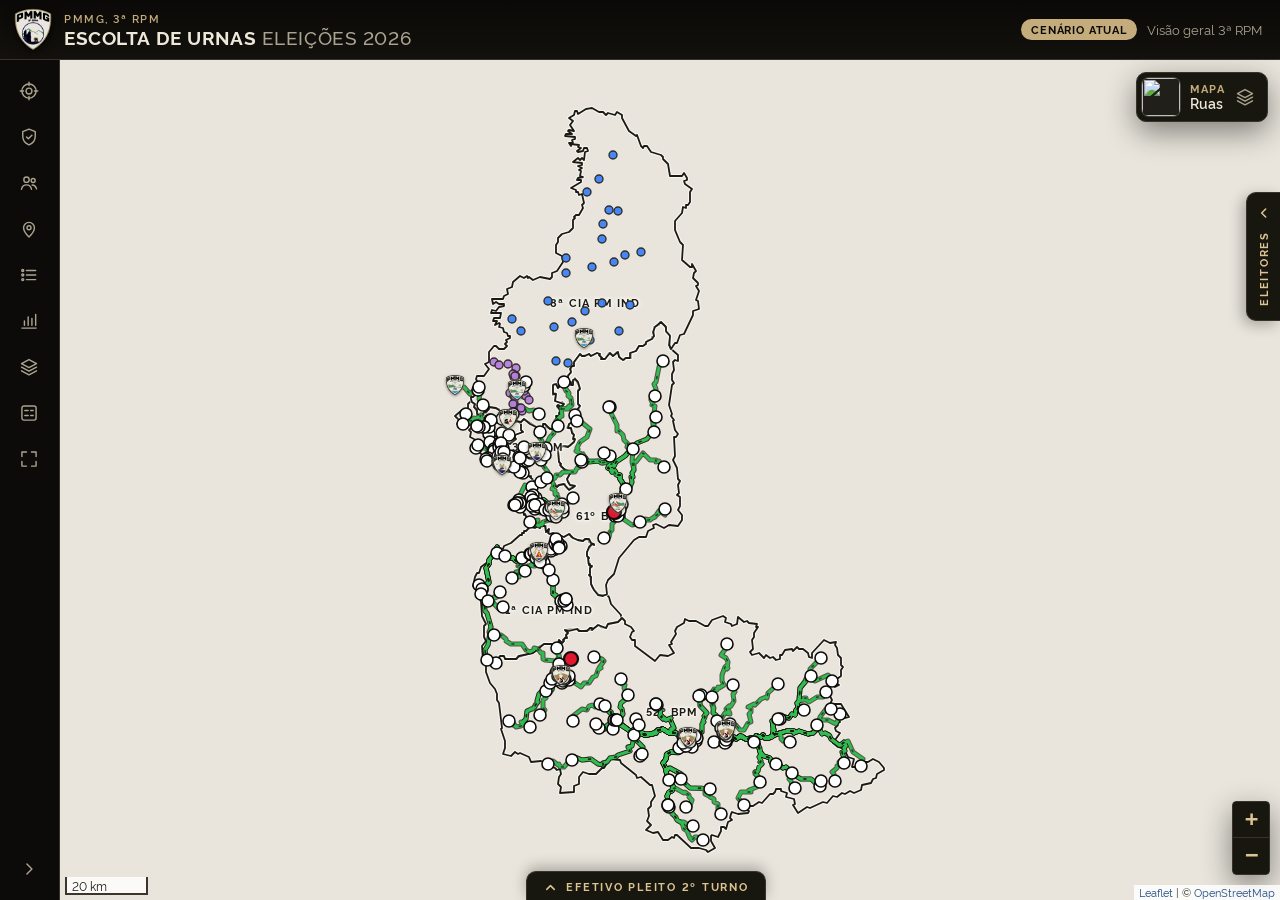
==== index.html @ b1878adc "Add files via upload" ====
<!doctype html><html lang="pt-BR"><head><meta charset="utf-8"><meta name="viewport" content="width=device-width, initial-scale=1, viewport-fit=cover"><title>Rotas entregas de Urnas 3ª RPM</title><link rel="icon" type="image/png" href="[data-uri]">
<style>.leaflet-pane,.leaflet-tile,.leaflet-marker-icon,.leaflet-marker-shadow,.leaflet-tile-container,.leaflet-pane>svg,.leaflet-pane>canvas,.leaflet-zoom-box,.leaflet-image-layer,.leaflet-layer{position:absolute;left:0;top:0}.leaflet-container{overflow:hidden}.leaflet-tile,.leaflet-marker-icon,.leaflet-marker-shadow{-webkit-user-select:none;-moz-user-select:none;user-select:none;-webkit-user-drag:none}.leaflet-tile::selection{background:transparent}.leaflet-safari .leaflet-tile{image-rendering:-webkit-optimize-contrast}.leaflet-safari .leaflet-tile-container{width:1600px;height:1600px;-webkit-transform-origin:0 0}.leaflet-marker-icon,.leaflet-marker-shadow{display:block}.leaflet-container .leaflet-overlay-pane svg{max-width:none!important;max-height:none!important}.leaflet-container .leaflet-marker-pane img,.leaflet-container .leaflet-shadow-pane img,.leaflet-container .leaflet-tile-pane img,.leaflet-container img.leaflet-image-layer,.leaflet-container .leaflet-tile{max-width:none!important;max-height:none!important;width:auto;padding:0}.leaflet-container img.leaflet-tile{mix-blend-mode:plus-lighter}.leaflet-container.leaflet-touch-zoom{-ms-touch-action:pan-x pan-y;touch-action:pan-x pan-y}.leaflet-container.leaflet-touch-drag{-ms-touch-action:pinch-zoom;touch-action:none;touch-action:pinch-zoom}.leaflet-container.leaflet-touch-drag.leaflet-touch-zoom{-ms-touch-action:none;touch-action:none}.leaflet-container{-webkit-tap-highlight-color:transparent}.leaflet-container a{-webkit-tap-highlight-color:rgba(51,181,229,.4)}.leaflet-tile{filter:inherit;visibility:hidden}.leaflet-tile-loaded{visibility:inherit}.leaflet-zoom-box{width:0;height:0;-moz-box-sizing:border-box;box-sizing:border-box;z-index:800}.leaflet-overlay-pane svg{-moz-user-select:none}.leaflet-pane{z-index:400}.leaflet-tile-pane{z-index:200}.leaflet-overlay-pane{z-index:400}.leaflet-shadow-pane{z-index:500}.leaflet-marker-pane{z-index:600}.leaflet-tooltip-pane{z-index:650}.leaflet-popup-pane{z-index:700}.leaflet-map-pane canvas{z-index:100}.leaflet-map-pane svg{z-index:200}.leaflet-vml-shape{width:1px;height:1px}.lvml{behavior:url(#default#VML);display:inline-block;position:absolute}.leaflet-control{position:relative;z-index:800;pointer-events:visiblePainted;pointer-events:auto}.leaflet-top,.leaflet-bottom{position:absolute;z-index:1000;pointer-events:none}.leaflet-top{top:0}.leaflet-right{right:0}.leaflet-bottom{bottom:0}.leaflet-left{left:0}.leaflet-control{float:left;clear:both}.leaflet-right .leaflet-control{float:right}.leaflet-top .leaflet-control{margin-top:10px}.leaflet-bottom .leaflet-control{margin-bottom:10px}.leaflet-left .leaflet-control{margin-left:10px}.leaflet-right .leaflet-control{margin-right:10px}.leaflet-fade-anim .leaflet-popup{opacity:0;-webkit-transition:opacity .2s linear;-moz-transition:opacity .2s linear;transition:opacity .2s linear}.leaflet-fade-anim .leaflet-map-pane .leaflet-popup{opacity:1}.leaflet-zoom-animated{-webkit-transform-origin:0 0;-ms-transform-origin:0 0;transform-origin:0 0}svg.leaflet-zoom-animated{will-change:transform}.leaflet-zoom-anim .leaflet-zoom-animated{-webkit-transition:-webkit-transform .25s cubic-bezier(0,0,.25,1);-moz-transition:-moz-transform .25s cubic-bezier(0,0,.25,1);transition:transform .25s cubic-bezier(0,0,.25,1)}.leaflet-zoom-anim .leaflet-tile,.leaflet-pan-anim .leaflet-tile{-webkit-transition:none;-moz-transition:none;transition:none}.leaflet-zoom-anim .leaflet-zoom-hide{visibility:hidden}.leaflet-interactive{cursor:pointer}.leaflet-grab{cursor:-webkit-grab;cursor:-moz-grab;cursor:grab}.leaflet-crosshair,.leaflet-crosshair .leaflet-interactive{cursor:crosshair}.leaflet-popup-pane,.leaflet-control{cursor:auto}.leaflet-dragging .leaflet-grab,.leaflet-dragging .leaflet-grab .leaflet-interactive,.leaflet-dragging .leaflet-marker-draggable{cursor:move;cursor:-webkit-grabbing;cursor:-moz-grabbing;cursor:grabbing}.leaflet-marker-icon,.leaflet-marker-shadow,.leaflet-image-layer,.leaflet-pane>svg path,.leaflet-tile-container{pointer-events:none}.leaflet-marker-icon.leaflet-interactive,.leaflet-image-layer.leaflet-interactive,.leaflet-pane>svg path.leaflet-interactive,svg.leaflet-image-layer.leaflet-interactive path{pointer-events:visiblePainted;pointer-events:auto}.leaflet-container{background:#ddd;outline-offset:1px}.leaflet-container a{color:#0078a8}.leaflet-zoom-box{border:2px dotted #38f;background:#ffffff80}.leaflet-container{font-family:Helvetica Neue,Arial,Helvetica,sans-serif;font-size:12px;font-size:.75rem;line-height:1.5}.leaflet-bar{box-shadow:0 1px 5px #000000a6;border-radius:4px}.leaflet-bar a{background-color:#fff;border-bottom:1px solid #ccc;width:26px;height:26px;line-height:26px;display:block;text-align:center;text-decoration:none;color:#000}.leaflet-bar a,.leaflet-control-layers-toggle{background-position:50% 50%;background-repeat:no-repeat;display:block}.leaflet-bar a:hover,.leaflet-bar a:focus{background-color:#f4f4f4}.leaflet-bar a:first-child{border-top-left-radius:4px;border-top-right-radius:4px}.leaflet-bar a:last-child{border-bottom-left-radius:4px;border-bottom-right-radius:4px;border-bottom:none}.leaflet-bar a.leaflet-disabled{cursor:default;background-color:#f4f4f4;color:#bbb}.leaflet-touch .leaflet-bar a{width:30px;height:30px;line-height:30px}.leaflet-touch .leaflet-bar a:first-child{border-top-left-radius:2px;border-top-right-radius:2px}.leaflet-touch .leaflet-bar a:last-child{border-bottom-left-radius:2px;border-bottom-right-radius:2px}.leaflet-control-zoom-in,.leaflet-control-zoom-out{font:700 18px Lucida Console,Monaco,monospace;text-indent:1px}.leaflet-touch .leaflet-control-zoom-in,.leaflet-touch .leaflet-control-zoom-out{font-size:22px}.leaflet-control-layers{box-shadow:0 1px 5px #0006;background:#fff;border-radius:5px}.leaflet-control-layers-toggle{background-image:url(images/layers.png);width:36px;height:36px}.leaflet-retina .leaflet-control-layers-toggle{background-image:url(images/layers-2x.png);background-size:26px 26px}.leaflet-touch .leaflet-control-layers-toggle{width:44px;height:44px}.leaflet-control-layers .leaflet-control-layers-list,.leaflet-control-layers-expanded .leaflet-control-layers-toggle{display:none}.leaflet-control-layers-expanded .leaflet-control-layers-list{display:block;position:relative}.leaflet-control-layers-expanded{padding:6px 10px 6px 6px;color:#333;background:#fff}.leaflet-control-layers-scrollbar{overflow-y:scroll;overflow-x:hidden;padding-right:5px}.leaflet-control-layers-selector{margin-top:2px;position:relative;top:1px}.leaflet-control-layers label{display:block;font-size:13px;font-size:1.08333em}.leaflet-control-layers-separator{height:0;border-top:1px solid #ddd;margin:5px -10px 5px -6px}.leaflet-default-icon-path{background-image:url(images/marker-icon.png)}.leaflet-container .leaflet-control-attribution{background:#fff;background:#fffc;margin:0}.leaflet-control-attribution,.leaflet-control-scale-line{padding:0 5px;color:#333;line-height:1.4}.leaflet-control-attribution a{text-decoration:none}.leaflet-control-attribution a:hover,.leaflet-control-attribution a:focus{text-decoration:underline}.leaflet-attribution-flag{display:inline!important;vertical-align:baseline!important;width:1em;height:.6669em}.leaflet-left .leaflet-control-scale{margin-left:5px}.leaflet-bottom .leaflet-control-scale{margin-bottom:5px}.leaflet-control-scale-line{border:2px solid #777;border-top:none;line-height:1.1;padding:2px 5px 1px;white-space:nowrap;-moz-box-sizing:border-box;box-sizing:border-box;background:#fffc;text-shadow:1px 1px #fff}.leaflet-control-scale-line:not(:first-child){border-top:2px solid #777;border-bottom:none;margin-top:-2px}.leaflet-control-scale-line:not(:first-child):not(:last-child){border-bottom:2px solid #777}.leaflet-touch .leaflet-control-attribution,.leaflet-touch .leaflet-control-layers,.leaflet-touch .leaflet-bar{box-shadow:none}.leaflet-touch .leaflet-control-layers,.leaflet-touch .leaflet-bar{border:2px solid rgba(0,0,0,.2);background-clip:padding-box}.leaflet-popup{position:absolute;text-align:center;margin-bottom:20px}.leaflet-popup-content-wrapper{padding:1px;text-align:left;border-radius:12px}.leaflet-popup-content{margin:13px 24px 13px 20px;line-height:1.3;font-size:13px;font-size:1.08333em;min-height:1px}.leaflet-popup-content p{margin:1.3em 0}.leaflet-popup-tip-container{width:40px;height:20px;position:absolute;left:50%;margin-top:-1px;margin-left:-20px;overflow:hidden;pointer-events:none}.leaflet-popup-tip{width:17px;height:17px;padding:1px;margin:-10px auto 0;pointer-events:auto;-webkit-transform:rotate(45deg);-moz-transform:rotate(45deg);-ms-transform:rotate(45deg);transform:rotate(45deg)}.leaflet-popup-content-wrapper,.leaflet-popup-tip{background:#fff;color:#333;box-shadow:0 3px 14px #0006}.leaflet-container a.leaflet-popup-close-button{position:absolute;top:0;right:0;border:none;text-align:center;width:24px;height:24px;font:16px/24px Tahoma,Verdana,sans-serif;color:#757575;text-decoration:none;background:transparent}.leaflet-container a.leaflet-popup-close-button:hover,.leaflet-container a.leaflet-popup-close-button:focus{color:#585858}.leaflet-popup-scrolled{overflow:auto}.leaflet-oldie .leaflet-popup-content-wrapper{-ms-zoom:1}.leaflet-oldie .leaflet-popup-tip{width:24px;margin:0 auto;-ms-filter:"progid:DXImageTransform.Microsoft.Matrix(M11=0.70710678, M12=0.70710678, M21=-0.70710678, M22=0.70710678)";filter:progid:DXImageTransform.Microsoft.Matrix(M11=.70710678,M12=.70710678,M21=-.70710678,M22=.70710678)}.leaflet-oldie .leaflet-control-zoom,.leaflet-oldie .leaflet-control-layers,.leaflet-oldie .leaflet-popup-content-wrapper,.leaflet-oldie .leaflet-popup-tip{border:1px solid #999}.leaflet-div-icon{background:#fff;border:1px solid #666}.leaflet-tooltip{position:absolute;padding:6px;background-color:#fff;border:1px solid #fff;border-radius:3px;color:#222;white-space:nowrap;-webkit-user-select:none;-moz-user-select:none;-ms-user-select:none;user-select:none;pointer-events:none;box-shadow:0 1px 3px #0006}.leaflet-tooltip.leaflet-interactive{cursor:pointer;pointer-events:auto}.leaflet-tooltip-top:before,.leaflet-tooltip-bottom:before,.leaflet-tooltip-left:before,.leaflet-tooltip-right:before{position:absolute;pointer-events:none;border:6px solid transparent;background:transparent;content:""}.leaflet-tooltip-bottom{margin-top:6px}.leaflet-tooltip-top{margin-top:-6px}.leaflet-tooltip-bottom:before,.leaflet-tooltip-top:before{left:50%;margin-left:-6px}.leaflet-tooltip-top:before{bottom:0;margin-bottom:-12px;border-top-color:#fff}.leaflet-tooltip-bottom:before{top:0;margin-top:-12px;margin-left:-6px;border-bottom-color:#fff}.leaflet-tooltip-left{margin-left:-6px}.leaflet-tooltip-right{margin-left:6px}.leaflet-tooltip-left:before,.leaflet-tooltip-right:before{top:50%;margin-top:-6px}.leaflet-tooltip-left:before{right:0;margin-right:-12px;border-left-color:#fff}.leaflet-tooltip-right:before{left:0;margin-left:-12px;border-right-color:#fff}@media print{.leaflet-control{-webkit-print-color-adjust:exact;print-color-adjust:exact}}</style>
<style>@font-face{font-family:Rawline;src:url([data-uri]) format("woff2");font-weight:400;font-style:normal;font-display:swap}@font-face{font-family:Rawline;src:url([data-uri]) format("woff2");font-weight:500;font-style:normal;font-display:swap}@font-face{font-family:Rawline;src:url([data-uri]) format("woff2");font-weight:600;font-style:normal;font-display:swap}@font-face{font-family:Rawline;src:url([data-uri]) format("woff2");font-weight:700;font-style:normal;font-display:swap}:root{--preto: #0c0b09;--fundo: #13120f;--painel: rgba(22, 21, 17, .94);--painel-solido: #17160f;--superficie: #211f19;--superficie-2: #2b2820;--borda: #37332a;--texto: #eee8da;--texto-2: #aba390;--caqui: #c4ac7c;--caqui-forte: #dcc392;--caqui-escuro: #8a7650;--alerta: #e0a04a;--sombra: 0 10px 30px rgba(0, 0, 0, .45);--raio: 10px;--topo-h: 60px;--barra-w: 60px;--barra-w-aberta: 236px;--painel-w: 360px;--fonte-titulo: "Rawline", "Raleway", "Segoe UI", Arial, sans-serif;--fonte-texto: "Rawline", "Raleway", "Segoe UI", Arial, sans-serif;color-scheme:dark}*{box-sizing:border-box}html,body{height:100%;margin:0}body{background:var(--fundo);color:var(--texto);font-family:var(--fonte-texto);font-size:14px;line-height:1.45;-webkit-font-smoothing:antialiased}button{font:inherit;color:inherit}button svg,label svg{width:20px;height:20px;fill:none;stroke:currentColor;stroke-width:1.7;stroke-linecap:round;stroke-linejoin:round;flex:none}:focus-visible{outline:2px solid var(--caqui-forte);outline-offset:2px}[hidden]{display:none!important}.app{position:fixed;inset:0;overflow:hidden}.topo{position:absolute;inset:0 0 auto;height:calc(var(--topo-h) + env(safe-area-inset-top,0px));padding:env(safe-area-inset-top,0px) 18px 0 14px;display:flex;align-items:center;gap:12px;background:linear-gradient(180deg,#0a0907,#12110d);border-bottom:1px solid var(--borda);z-index:30}.topo-escudo{width:38px;height:auto;filter:drop-shadow(0 2px 4px rgba(0,0,0,.6))}.topo-texto{display:flex;flex-direction:column;min-width:0}.topo-regiao{font-family:var(--fonte-titulo);font-weight:600;font-size:11px;letter-spacing:.14em;text-transform:uppercase;color:var(--caqui)}.topo-titulo{margin:0;font-family:var(--fonte-titulo);font-weight:700;font-size:19px;letter-spacing:.03em;line-height:1.05;white-space:nowrap;text-transform:uppercase}.topo-ano{color:var(--texto-2);font-weight:500}.topo-status{margin-left:auto;display:flex;align-items:center;gap:10px;min-width:0}.topo-filtro{font-size:13px;color:var(--texto-2);white-space:nowrap;overflow:hidden;text-overflow:ellipsis;max-width:36vw}.chip{display:inline-flex;align-items:center;gap:6px;padding:3px 10px;border-radius:999px;font-family:var(--fonte-titulo);font-weight:700;font-size:10.5px;letter-spacing:.08em;text-transform:uppercase;white-space:nowrap}.chip-cenario{background:var(--caqui);color:var(--preto)}.barra{position:absolute;left:0;top:calc(var(--topo-h) + env(safe-area-inset-top,0px));bottom:0;width:var(--barra-w);display:flex;flex-direction:column;gap:4px;padding:10px 8px calc(10px + env(safe-area-inset-bottom,0px));background:var(--preto);border-right:1px solid var(--borda);z-index:25;transition:width .22s ease}.app.barra-aberta .barra{width:var(--barra-w-aberta)}.barra-item{position:relative;display:flex;align-items:center;gap:12px;width:100%;min-height:42px;padding:0 11px;border:0;border-radius:8px;background:transparent;color:var(--texto-2);cursor:pointer;text-align:left;white-space:nowrap;overflow:hidden;transition:background .15s,color .15s}.barra-item span{font-size:14px;font-weight:500;opacity:0;transition:opacity .15s}.app.barra-aberta .barra-item span{opacity:1}.barra-item:hover{background:var(--superficie);color:var(--texto)}.barra-item.ativo{background:var(--superficie-2);color:var(--caqui-forte);box-shadow:inset 3px 0 0 var(--caqui)}.barra-espaco{flex:1}.barra-recolher svg{transform:rotate(180deg);transition:transform .22s}.app.barra-aberta .barra-recolher svg{transform:none}.app:not(.barra-aberta) .barra-item:after{content:attr(title);position:fixed;left:calc(var(--barra-w) + 8px);transform:translateY(-50%);margin-top:21px;padding:5px 10px;border-radius:6px;background:var(--superficie-2);color:var(--texto);font-size:13px;white-space:nowrap;box-shadow:var(--sombra);opacity:0;pointer-events:none;transition:opacity .12s;z-index:50}.app:not(.barra-aberta) .barra-item:hover:after{opacity:1}.mapa{position:absolute;top:calc(var(--topo-h) + env(safe-area-inset-top,0px));left:var(--barra-w);right:0;bottom:0;background:var(--fundo);transition:left .22s ease;z-index:1;isolation:isolate}.app.barra-aberta .mapa{left:var(--barra-w-aberta)}.painel{position:absolute;top:calc(var(--topo-h) + env(safe-area-inset-top,0px) + 12px);left:calc(var(--barra-w) + 12px);bottom:12px;width:var(--painel-w);display:flex;flex-direction:column;background:var(--painel);backdrop-filter:blur(8px);border:1px solid var(--borda);border-radius:var(--raio);box-shadow:var(--sombra);z-index:20;transition:left .22s ease}.app.barra-aberta .painel{left:calc(var(--barra-w-aberta) + 12px)}.painel-cabeca{display:flex;align-items:center;gap:8px;padding:14px 12px 10px 18px;border-bottom:1px solid var(--borda)}.painel-titulo{margin:0;font-family:var(--fonte-titulo);font-size:16px;font-weight:700;letter-spacing:.03em;text-transform:uppercase;color:var(--caqui-forte)}.painel-cabeca .icone-btn{margin-left:auto}.painel-corpo{display:none;flex-direction:column;gap:12px;padding:16px 18px 20px;overflow-y:auto;min-height:0}.painel-corpo.ativo{display:flex}.painel-nota{margin:0;color:var(--texto-2);font-size:13px}.painel-nota.aviso{color:var(--alerta)}.sub{margin:6px 0 0;font-family:var(--fonte-titulo);font-size:11.5px;font-weight:700;letter-spacing:.12em;text-transform:uppercase;color:var(--texto-2)}.icone-btn{display:inline-grid;place-items:center;width:34px;height:34px;border:0;border-radius:8px;background:transparent;color:var(--texto-2);cursor:pointer}.icone-btn:hover{background:var(--superficie-2);color:var(--texto)}.btn{display:inline-flex;align-items:center;justify-content:center;gap:8px;min-height:40px;padding:0 16px;border-radius:8px;border:1px solid var(--borda);background:var(--superficie);cursor:pointer;font-weight:600;transition:background .15s,border-color .15s}.btn:hover{border-color:var(--caqui-escuro)}.btn-primario{background:var(--caqui);border-color:var(--caqui);color:var(--preto)}.btn-primario:hover{background:var(--caqui-forte)}.geral-topo{display:flex;align-items:center;gap:14px}.geral-topo p{margin:0;color:var(--texto-2)}.geral-escudo{width:54px;height:auto}.cidades-resumo{display:grid;gap:8px}.cidade-card{display:grid;grid-template-columns:1fr auto;gap:2px 12px;padding:12px 14px;border:1px solid var(--borda);border-radius:8px;background:var(--superficie);cursor:pointer;text-align:left;transition:border-color .15s}.cidade-card:hover{border-color:var(--caqui-escuro)}.cidade-card strong{font-family:var(--fonte-titulo);font-size:15px;font-weight:700;letter-spacing:.04em;text-transform:uppercase}.cidade-card .cia{color:var(--caqui);font-size:12px;text-align:right;align-self:center}.cidade-card .nums{grid-column:1 / -1;color:var(--texto-2);font-size:13px;font-variant-numeric:tabular-nums}.lista-unidades,.lista-cidades,.lista-opcoes{display:grid;gap:6px}.opcao{display:flex;align-items:center;gap:12px;padding:10px 12px;border:1px solid var(--borda);border-radius:8px;background:var(--superficie);cursor:pointer}.opcao:hover{border-color:var(--caqui-escuro)}.opcao input{width:18px;height:18px;accent-color:var(--caqui);flex:none}.opcao img{width:30px;height:auto;flex:none}.opcao .opcao-texto{display:flex;flex-direction:column;min-width:0}.opcao .opcao-texto b{font-weight:600}.opcao .opcao-texto small{color:var(--texto-2);font-size:12px}.opcao .opcao-num{margin-left:auto;color:var(--texto-2);font-size:12px;font-variant-numeric:tabular-nums;white-space:nowrap}.busca{display:flex;align-items:center;gap:8px;padding:0 12px;border:1px solid var(--borda);border-radius:8px;background:var(--superficie);color:var(--texto-2)}.busca:focus-within{border-color:var(--caqui)}.busca input{flex:1;min-width:0;height:40px;border:0;background:transparent;color:var(--texto);font:inherit;outline:none}.lista-rotas{list-style:none;margin:0;padding:0;display:grid;gap:6px}.item-rota{display:grid;grid-template-columns:auto 1fr auto;align-items:start;gap:2px 10px;width:100%;padding:10px 12px;border:1px solid var(--borda);border-radius:8px;background:var(--superficie);cursor:pointer;text-align:left}.item-rota:hover,.item-rota.sel{border-color:var(--caqui)}.item-rota .dot{width:10px;height:10px;border-radius:50%;margin-top:5px}.item-rota .nome{font-weight:600;min-width:0}.item-rota .nome small{display:block;font-weight:400;color:var(--texto-2);font-size:12.5px;overflow-wrap:anywhere}.item-rota .km{color:var(--texto-2);font-size:12.5px;font-variant-numeric:tabular-nums;white-space:nowrap}.grupo-cidade{margin:8px 0 2px;font-family:var(--fonte-titulo);font-size:11.5px;font-weight:700;letter-spacing:.12em;text-transform:uppercase;color:var(--caqui)}.ind-grade{display:grid;grid-template-columns:1fr 1fr;gap:8px}.ind{padding:12px 12px 10px;border:1px solid var(--borda);border-radius:8px;background:var(--superficie)}.ind b{display:block;font-family:var(--fonte-titulo);font-size:21px;white-space:nowrap;font-weight:700;line-height:1;color:var(--caqui-forte);font-variant-numeric:tabular-nums}.ind span{color:var(--texto-2);font-size:11px;font-weight:600;text-transform:uppercase;letter-spacing:.08em}.barras{display:grid;gap:8px}.barra-ind{display:grid;grid-template-columns:1fr auto;gap:4px 10px;font-size:13px}.barra-ind .trilho{grid-column:1 / -1;height:6px;border-radius:3px;background:var(--superficie-2);overflow:hidden}.barra-ind .trilho i{display:block;height:100%;border-radius:3px;background:var(--caqui)}.barra-ind .valor{color:var(--texto-2);font-variant-numeric:tabular-nums;white-space:nowrap}.extremos{display:grid;gap:6px}.extremo{display:grid;grid-template-columns:auto 1fr auto;gap:10px;align-items:center;padding:10px 12px;border:1px solid var(--borda);border-radius:8px;background:var(--superficie);cursor:pointer;text-align:left}.extremo:hover{border-color:var(--caqui)}.extremo .tag{font-family:var(--fonte-titulo);font-weight:700;font-size:11px;letter-spacing:.1em;text-transform:uppercase;color:var(--caqui)}.extremo .nome{min-width:0;overflow-wrap:anywhere}.extremo .km{font-variant-numeric:tabular-nums;color:var(--texto-2);white-space:nowrap}.seg{display:grid;grid-template-columns:repeat(3,1fr);gap:4px;padding:4px;border:1px solid var(--borda);border-radius:9px;background:var(--superficie)}.seg button{min-height:36px;border:0;border-radius:6px;background:transparent;color:var(--texto-2);cursor:pointer;font-weight:600}.seg button[aria-checked=true]{background:var(--caqui);color:var(--preto)}.chave{display:flex;align-items:center;gap:10px;padding:6px 0;cursor:pointer}.chave input{width:18px;height:18px;accent-color:var(--caqui);flex:none}.legenda{display:grid;gap:9px}.leg-item{display:flex;align-items:center;gap:12px}.leg-linha{--c: var(--cor-normal, #2DBE4F);position:relative;width:38px;height:7px;border-radius:4px;background:#1d1a12;box-shadow:0 0 0 1px #4a4434;flex:none}.leg-verde{--c: var(--cor-normal, #2DBE4F)}.leg-amarela{--c: var(--cor-georref, #F2C200)}.leg-vermelha{--c: var(--cor-faltando, #E0182D)}.leg-lilas{--c: var(--cor-externa, #B57EDC)}.leg-linha:after{content:"";position:absolute;left:2px;right:2px;top:2px;height:3px;border-radius:2px;background:var(--c)}.leg-tracejada:after{background:repeating-linear-gradient(90deg,var(--c) 0 6px,transparent 6px 11px)}.leg-apagada{opacity:.38}.leg-sel{--c: var(--cor-sel, #1F6FEB);height:10px;border-radius:5px;overflow:hidden;background:#fff;box-shadow:none}.leg-sel:after{top:2px;height:6px;border-radius:3px}.leg-sel i{position:absolute;z-index:1;left:2px;right:2px;top:4px;height:2px;background:repeating-linear-gradient(90deg,#fff 0 5px,transparent 5px 12px);background-size:12px 2px;animation:leg-mov .7s linear infinite}@keyframes leg-mov{0%{background-position:0 0}to{background-position:12px 0}}.leg-fluxo{--c: var(--cor-normal, #2DBE4F);position:relative;width:38px;height:7px;flex:none;border-radius:4px;background:#1d1a12;box-shadow:0 0 0 1px #4a4434}.leg-fluxo:after{content:"";position:absolute;left:2px;right:2px;top:2px;height:3px;border-radius:2px;background:repeating-linear-gradient(90deg,#1d1a12 0 2px,transparent 2px 9px),var(--c);background-size:9px 3px,auto;animation:leg-mov2 .9s linear infinite}@keyframes leg-mov2{0%{background-position:0 0,0 0}to{background-position:9px 0,0 0}}.leg-ponto{width:12px;height:12px;margin:0 13px;border-radius:50%;background:#f2ead8;border:2px solid var(--preto);box-shadow:0 0 0 1px var(--caqui-escuro);flex:none}.leg-vazio{background:transparent;border-color:var(--texto-2);box-shadow:none}.leg-ponto-faltando,.leg-ponto-georref{width:14px;height:14px;margin:0 12px;border-color:#0c0b09}.leg-ponto-faltando{background:var(--cor-faltando, #E0182D)}.leg-ponto-ctx{width:9px;height:9px;margin:0 14.5px;border-width:1.5px;background:#fff;border-color:#2b2720}.leg-ponto-ctx-aprox{background:var(--cor-georref, #F2C200)}.leg-ponto-ctx-ext{background:var(--cor-externa, #B57EDC)}.leg-ponto-georref{background:var(--cor-georref, #F2C200)}.leg-escudo{width:22px;height:auto;margin:0 8px;flex:none}.leg-area{width:38px;height:16px;flex:none;border-radius:3px;border:2.5px solid var(--cor-area, #1d1a12);background:transparent;box-shadow:0 0 0 1px var(--cor-area-contorno, #fff),inset 0 0 0 1px var(--cor-area-contorno, #fff)}.leg-area-vizinha{border-width:1.5px}.leg-estado{width:38px;height:6px;flex:none;border-radius:1px;background:repeating-linear-gradient(90deg,var(--cor-area, #1d1a12) 0 9px,transparent 9px 14px) center / 100% 3px no-repeat,var(--cor-area-contorno, #fff);box-shadow:0 0 0 .5px #00000040}.rotulo-ueop{background:none;border:0}.rotulo-ueop span{display:inline-block;transform:translate(-50%,-50%);white-space:nowrap;font-family:var(--fonte-titulo);font-weight:700;font-size:11px;letter-spacing:.1em;text-transform:uppercase;color:var(--cor-area, #1d1a12);text-shadow:0 0 2px var(--cor-area-contorno, #fff),0 0 3px var(--cor-area-contorno, #fff),0 0 6px var(--cor-area-contorno, #fff)}.rotulo-ueop.destaque span{font-size:13px}.rotulo-ueop.apagado span{opacity:.5}.cartao{position:absolute;top:calc(var(--topo-h) + env(safe-area-inset-top,0px) + 12px);right:12px;width:350px;max-height:calc(100% - var(--topo-h) - 24px);overflow-y:auto;padding:16px 18px 18px;background:var(--painel);backdrop-filter:blur(8px);border:1px solid var(--borda);border-radius:var(--raio);box-shadow:var(--sombra);z-index:22;animation:entra .2s ease}@keyframes entra{0%{transform:translateY(6px);opacity:.6}to{transform:none;opacity:1}}.cartao-fechar{position:absolute;top:8px;right:8px}.cartao-tipo{font-family:var(--fonte-titulo);font-weight:700;font-size:11px;letter-spacing:.14em;text-transform:uppercase;color:var(--caqui)}.cartao-titulo{margin:2px 34px 10px 0;font-family:var(--fonte-titulo);font-size:18px;font-weight:700;line-height:1.1;text-wrap:balance}.cartao-unidade{display:flex;align-items:center;gap:10px;margin-bottom:12px}.cartao-unidade img{width:30px;height:auto}.chip-mod{border:1px solid currentColor}.chip-sel{background:var(--cor-sel, #1F6FEB);color:#fff}.chip-faltando{background:var(--cor-faltando, #E0182D);color:#fff}.chip-georref{background:var(--cor-georref, #F2C200);color:#1d1a12}.chip-externo{background:var(--cor-externa, #B57EDC);color:#1d1a12}.chip-mod{color:var(--texto-2)}.alerta-cat{margin:0 0 12px;padding:9px 12px;border-radius:8px;font-size:12.5px;border:1px solid var(--borda);background:var(--superficie);color:var(--texto-2)}.alerta-cat b{display:block;margin-bottom:4px;font-family:var(--fonte-titulo);font-size:11px;letter-spacing:.1em;text-transform:uppercase;color:var(--texto)}.alerta-cat ul{margin:0;padding-left:18px;display:grid;gap:4px}.alerta-faltando{background:#e0182d24;border-color:#e0182d8c;color:#ffb3bb}.alerta-faltando b{color:#ff8f9b}.alerta-georref{background:#f2c2001f;border-color:#f2c20080;color:#f3dc8a}.alerta-georref b{color:#f2c200}.nota-ligacao{margin-top:10px;font-size:12px}.btn-faltando{border-color:var(--cor-faltando, #E0182D);color:#ffb3bb}.btn-georref{border-color:var(--cor-georref, #F2C200);color:#f3dc8a}.btn-externo{border-color:var(--cor-externa, #B57EDC);color:#e3cdf3}.tag-cat{font-style:normal;font-size:10.5px;font-weight:700;letter-spacing:.06em;text-transform:uppercase;padding:1px 6px;border-radius:4px;margin-left:4px;vertical-align:1px}.tag-faltando{color:#fff;background:var(--cor-faltando, #E0182D)}.tag-georref{color:#1d1a12;background:var(--cor-georref, #F2C200)}.ind-faltando b{color:#ff8f9b}.ind-georref b{color:#f2c200}.problemas{display:grid;gap:6px}.problema-item{display:grid;gap:3px;padding:9px 12px;border:1px solid var(--borda);border-left:3px solid var(--texto-2);border-radius:8px;background:var(--superficie);cursor:pointer;text-align:left;font-size:12.5px;color:var(--texto)}.problema-item:hover{border-color:var(--texto-2)}.problema-item .tag{font-family:var(--fonte-titulo);font-weight:700;font-size:11px;letter-spacing:.08em;text-transform:uppercase;color:var(--texto-2)}.item-faltando{border-color:#e0182d73;border-left-color:var(--cor-faltando, #E0182D)}.item-faltando:hover{border-color:var(--cor-faltando, #E0182D)}.item-faltando .tag{color:#ff8f9b}.item-georref{border-color:#f2c20066;border-left-color:var(--cor-georref, #F2C200)}.item-georref:hover{border-color:var(--cor-georref, #F2C200)}.item-georref .tag{color:#f2c200}.leaflet-tooltip.dica .dica-faltando{color:#ff8f9b;font-weight:700}.leaflet-tooltip.dica .dica-georref{color:#f2c200;font-weight:700}.cartao-chips{display:flex;flex-wrap:wrap;gap:6px;margin-bottom:12px}.campos{display:grid;grid-template-columns:auto 1fr;gap:6px 14px;margin:0}.campos dt{color:var(--texto-2);font-size:13px}.campos dd{margin:0;text-align:right;font-variant-numeric:tabular-nums;overflow-wrap:anywhere}.paradas{list-style:none;margin:12px 0 0;padding:0;display:grid;gap:0;counter-reset:p}.paradas li{position:relative;display:grid;grid-template-columns:1fr auto;gap:8px;padding:7px 0 7px 26px;border-top:1px solid var(--borda);font-size:13px}.paradas li:before{counter-increment:p;content:counter(p);position:absolute;left:0;top:7px;width:18px;height:18px;border-radius:50%;display:grid;place-items:center;background:var(--superficie-2);color:var(--caqui-forte);font-size:11px;font-weight:600}.paradas li.origem:before{content:"O";counter-increment:none;background:var(--caqui);color:var(--preto)}.paradas .trecho{color:var(--texto-2);white-space:nowrap;font-variant-numeric:tabular-nums}.link{border:0;padding:0;background:none;color:var(--caqui-forte);cursor:pointer;text-align:left;text-decoration:underline;text-underline-offset:2px}.alerta-linha{margin-top:10px;padding:8px 10px;border-radius:6px;background:#e0a04a1f;color:var(--alerta);font-size:12.5px}.rotas-links{display:flex;flex-wrap:wrap;gap:6px;margin-top:10px}.rotas-links .btn{min-height:30px;padding:0 10px;font-size:13px}.marcador-origem{display:block;background:none;border:0;cursor:pointer}.marcador-origem .anel{width:46px;height:46px;border-radius:50%;display:grid;place-items:center;background:var(--preto);border:2px solid var(--caqui);box-shadow:0 0 0 4px #c4ac7c38,var(--sombra)}.mapa .marcador-origem .anel img{width:30px;height:auto}.marcador-origem .rotulo{position:absolute;top:50px;left:50%;transform:translate(-50%);padding:1px 7px;border-radius:4px;background:var(--preto);color:var(--caqui-forte);font-family:var(--fonte-titulo);font-weight:600;font-size:10.5px;letter-spacing:.08em;text-transform:uppercase;white-space:nowrap}.marcador-origem .escudo{width:100%;height:100%;display:grid;place-items:center}.mapa .marcador-origem .escudo img{width:26px;height:auto;filter:drop-shadow(0 1px 1.5px rgba(0,0,0,.55)) drop-shadow(0 0 1px rgba(255,255,255,.6));transition:width .15s}.mapa.mapa-longe .marcador-origem .escudo img{width:18px}.marcador-origem .escudo+.rotulo{top:33px;padding:0 5px;font-size:9.5px}.mapa.mapa-longe .marcador-origem .rotulo{display:none}.carregando{position:absolute;left:50%;top:50%;transform:translate(-50%,-50%);padding:10px 16px;border-radius:8px;background:var(--painel);border:1px solid var(--borda);z-index:40}.mapa.leaflet-container{background:#e9e5dc;font-family:var(--fonte-texto)}.mapa.leaflet-container.base-escura{background:#1b1a17}.mapa.leaflet-container.sem-base{background:#ece8de}.mapa .leaflet-pane>svg{pointer-events:none}.camada-relevo{mix-blend-mode:multiply}.base-escura .camada-relevo{mix-blend-mode:screen;filter:invert(1)}.leaflet-pane path.fluxo-todos{animation:fluxo-todos 1s linear infinite}.leaflet-pane path.fluxo-sel{animation:fluxo-sel .75s linear infinite}@keyframes fluxo-todos{to{stroke-dashoffset:-16}}@keyframes fluxo-sel{to{stroke-dashoffset:-20}}.sem-fluxo .leaflet-fluxo-pane,.sem-fluxo path.fluxo-sel{display:none}.leaflet-contorno-pane,.leaflet-rotas-pane{transition:opacity .25s ease}.com-selecao .leaflet-contorno-pane{opacity:calc(var(--op-nao-sel, .38) * .8)}.com-selecao .leaflet-rotas-pane,.com-selecao .leaflet-externos-pane{opacity:var(--op-nao-sel, .38)}.com-selecao .leaflet-fluxo-pane{display:none}.com-selecao .leaflet-locaisCtx-pane{opacity:.45}.leaflet-rotaSel-pane{filter:drop-shadow(0 1px 3px rgba(0,0,0,.45))}.num-parada span{display:grid;place-items:center;width:26px;height:26px;border-radius:50%;background:var(--cor-sel, #1F6FEB);color:#fff;border:2px solid #fff;box-shadow:0 1px 4px #00000080;font-family:var(--fonte-titulo);font-weight:700;font-size:12.5px;line-height:1}.leaflet-tooltip.dica{padding:6px 10px;border:1px solid var(--borda);border-radius:7px;background:var(--painel-solido);color:var(--texto);font-family:var(--fonte-texto);font-size:12.5px;line-height:1.35;box-shadow:var(--sombra);max-width:280px;white-space:normal}.leaflet-tooltip.dica small{color:var(--texto-2)}.leaflet-tooltip-top.dica:before{border-top-color:var(--painel-solido)}.leaflet-tooltip-bottom.dica:before{border-bottom-color:var(--painel-solido)}.leaflet-tooltip-left.dica:before{border-left-color:var(--painel-solido)}.leaflet-tooltip-right.dica:before{border-right-color:var(--painel-solido)}.leaflet-bar{border:1px solid var(--borda)!important;box-shadow:var(--sombra)!important}.leaflet-bar a,.leaflet-bar a:hover{width:36px!important;height:36px!important;line-height:34px!important;background:var(--painel-solido);color:var(--caqui-forte);border-bottom-color:var(--borda);font-size:20px}.leaflet-bar a:hover{background:var(--superficie-2)}.leaflet-bar a.leaflet-disabled{background:var(--painel-solido);color:var(--texto-2);opacity:.5}.leaflet-control-scale-line{background:#fffc;border-color:#3a362c;color:#1b1a16;font-family:var(--fonte-texto)}.leaflet-container .leaflet-control-attribution{background:#ffffffd1;color:#3a362c;font-family:var(--fonte-texto);font-size:11px}.leaflet-container .leaflet-control-attribution a{color:#1f4f8a}.mapa .leaflet-top.leaflet-right{transition:right .22s ease}.seletor-mapa.leaflet-control{position:relative;margin:12px 12px 0 0;font-family:var(--fonte-texto);color:var(--texto)}.seletor-botao{display:flex;align-items:center;gap:10px;min-height:50px;padding:5px 12px 5px 5px;border:1px solid var(--borda);border-radius:10px;background:var(--painel-solido);box-shadow:var(--sombra);cursor:pointer;color:var(--texto)}.seletor-botao:hover,.seletor-botao[aria-expanded=true]{border-color:var(--caqui)}.seletor-mini{width:38px;height:38px;border-radius:7px;object-fit:cover;box-shadow:0 0 0 1px #ffffff2e;background:var(--superficie)}.seletor-texto{display:flex;flex-direction:column;line-height:1.15;text-align:left}.seletor-texto small{font-family:var(--fonte-titulo);font-size:10.5px;font-weight:700;letter-spacing:.12em;text-transform:uppercase;color:var(--caqui)}.seletor-texto b{font-size:14px;font-weight:600;white-space:nowrap}.seletor-botao svg{color:var(--texto-2)}.seletor-menu{position:absolute;right:0;top:calc(100% + 8px);width:318px;padding:12px;border:1px solid var(--borda);border-radius:10px;background:var(--painel-solido);box-shadow:var(--sombra)}.seletor-titulo{margin-bottom:10px;font-family:var(--fonte-titulo);font-size:11px;font-weight:700;letter-spacing:.12em;text-transform:uppercase;color:var(--texto-2)}.seletor-opcoes{display:grid;grid-template-columns:repeat(5,1fr);gap:8px}.seletor-opcao{display:flex;flex-direction:column;align-items:center;gap:5px;padding:0;border:0;background:none;cursor:pointer;color:var(--texto-2);font-size:12px;font-weight:600}.seletor-opcao img{width:52px;height:52px;border-radius:8px;object-fit:cover;border:2px solid transparent;box-shadow:0 0 0 1px var(--borda);background:var(--superficie)}.seletor-opcao:hover img{box-shadow:0 0 0 1px var(--caqui-escuro)}.seletor-opcao[aria-pressed=true]{color:var(--caqui-forte)}.seletor-opcao[aria-pressed=true] img{border-color:var(--caqui)}.seletor-chave{display:flex;align-items:center;gap:8px;margin-top:12px;padding-top:10px;border-top:1px solid var(--borda);font-size:13px;cursor:pointer}.seletor-chave input{width:16px;height:16px;accent-color:var(--caqui);flex:none}@media(min-width:761px){.app.com-cartao .mapa .leaflet-top.leaflet-right{right:362px}}.gaveta-ueop{position:absolute;top:calc(var(--topo-h) + env(safe-area-inset-top,0px) + 132px);right:0;z-index:24;width:288px;transform:translate(100%);transition:transform .28s cubic-bezier(.2,.7,.2,1);pointer-events:none}.gaveta-ueop.aberta{transform:translate(0)}@media(min-width:761px){.gaveta-ueop{transition:transform .28s cubic-bezier(.2,.7,.2,1),opacity .2s ease}.app.com-cartao .gaveta-ueop:not(.aberta){opacity:0;visibility:hidden}}.gaveta-aba{position:absolute;top:0;left:-34px;width:34px;padding:12px 0 14px;display:flex;flex-direction:column;align-items:center;gap:10px;background:var(--painel-solido, var(--painel));color:var(--caqui-forte);border:1px solid var(--borda);border-right:0;border-radius:10px 0 0 10px;box-shadow:-4px 4px 14px #00000047;cursor:pointer;pointer-events:auto}.gaveta-aba:hover{color:var(--caqui);border-color:var(--caqui-escuro)}.gaveta-aba:focus-visible{outline:2px solid var(--caqui);outline-offset:2px}.gaveta-aba svg{width:16px;height:16px;fill:none;stroke:currentColor;stroke-width:2.4;stroke-linecap:round;stroke-linejoin:round;transition:transform .28s ease}.gaveta-ueop.aberta .gaveta-aba svg{transform:rotate(180deg)}.gaveta-aba span{writing-mode:vertical-rl;transform:rotate(180deg);font-family:var(--fonte-titulo);font-weight:700;font-size:11px;letter-spacing:.16em;text-transform:uppercase}.gaveta-corpo{display:flex;flex-direction:column;gap:8px;max-height:calc(100vh - var(--topo-h) - 132px - 104px);padding:12px 10px 12px 12px;background:var(--painel-solido, var(--painel));border:1px solid var(--borda);border-right:0;border-radius:0 0 0 12px;box-shadow:var(--sombra);pointer-events:auto}.gaveta-ueop:not(.aberta) .gaveta-corpo{visibility:hidden;transition:visibility 0s .28s}.gaveta-topo{display:flex;flex-direction:column;gap:2px;padding:0 2px 4px;border-bottom:1px solid var(--borda)}.faixa-titulo{font-family:var(--fonte-titulo);font-weight:700;font-size:11px;letter-spacing:.12em;text-transform:uppercase;color:var(--caqui)}.faixa-dica{color:var(--texto-2);font-size:12px}.faixa-cards{position:relative;display:flex;flex-direction:column;gap:5px;overflow-y:auto;min-height:0;padding:2px;scrollbar-width:thin}.ueop-item{display:flex;flex-direction:column;flex:0 0 auto}.gaveta-nota{margin:0;padding:2px 2px 0;font-size:11.5px;line-height:1.4;color:var(--texto-2)}.ueop-card{position:relative;display:flex;align-items:center;gap:10px;flex:0 0 auto;width:100%;padding:6px 26px 6px 10px;text-align:left;background:var(--superficie-2, var(--painel));border:1px solid var(--borda);border-radius:var(--raio);color:var(--texto);cursor:pointer;transition:opacity .15s ease,border-color .15s ease,box-shadow .15s ease,background-color .15s ease}.ueop-card:hover{border-color:var(--caqui-escuro)}.ueop-card:focus-visible{outline:2px solid var(--caqui);outline-offset:2px}.ueop-card img{width:30px;height:auto;flex:none}.ueop-texto{display:flex;flex-direction:column;gap:1px;min-width:0}.ueop-nome{font-family:var(--fonte-titulo);font-weight:700;font-size:13px;letter-spacing:.04em;text-transform:uppercase;color:var(--caqui-forte);white-space:nowrap}.ueop-num{font-size:12px;color:var(--texto-2);white-space:nowrap;font-variant-numeric:tabular-nums}.ueop-num b{color:var(--texto);font-size:13.5px;font-weight:700}.ueop-obs{font-size:11px;color:var(--alerta);white-space:nowrap}.ueop-bloq{font-size:11px;color:var(--texto-2);white-space:nowrap}.ueop-seta{position:absolute;right:10px;top:50%;width:7px;height:7px;margin-top:-5px;border-right:2px solid var(--texto-2);border-bottom:2px solid var(--texto-2);transform:rotate(-45deg);transition:transform .2s ease,border-color .15s ease}.ueop-card[aria-expanded=true] .ueop-seta{transform:rotate(45deg);margin-top:-6px;border-color:var(--caqui)}.ueop-total{border-color:var(--caqui-escuro)}.ueop-card[aria-pressed=true]{border-color:var(--caqui);background:color-mix(in srgb,var(--caqui) 14%,var(--superficie-2, var(--painel)));box-shadow:inset 3px 0 0 var(--caqui)}.ueop-card.desligada{opacity:.55}.ueop-detalhe{margin:4px 2px 3px 14px;padding:6px 8px 6px 10px;border-left:2px solid var(--caqui);font-size:12px;line-height:1.35}.campos.empilhados{grid-template-columns:1fr;gap:1px}.campos.empilhados dt{margin-top:7px;font-family:var(--fonte-titulo);font-weight:700;font-size:10.5px;letter-spacing:.1em;text-transform:uppercase;color:var(--caqui)}.campos.empilhados dt:first-child{margin-top:0}.campos.empilhados dd{text-align:left}.ueop-detalhe .campos.empilhados dd{font-size:12px}.lista-det{margin:0;padding:0;list-style:none}.lista-det li{padding:1px 0}.lista-det b{font-weight:700;color:var(--texto)}.aviso-mapa{position:absolute;left:50%;bottom:24px;transform:translate(-50%);display:flex;align-items:center;gap:8px;max-width:min(560px,calc(100% - 100px));padding:8px 8px 8px 14px;border-radius:8px;background:var(--painel-solido);border:1px solid var(--alerta);color:var(--texto);font-size:13px;box-shadow:var(--sombra);z-index:35}.efe-bandeja{position:absolute;z-index:15;bottom:0;left:calc(var(--barra-w) + 16px);right:64px;display:flex;flex-direction:column;align-items:center;pointer-events:none;transition:left .22s ease,right .22s ease}.app.barra-aberta .efe-bandeja{left:calc(var(--barra-w-aberta) + 16px)}.app:has(#painel:not([hidden])) .efe-bandeja{left:calc(var(--barra-w) + var(--painel-w) + 36px)}.app.barra-aberta:has(#painel:not([hidden])) .efe-bandeja{left:calc(var(--barra-w-aberta) + var(--painel-w) + 36px)}.app.com-cartao .efe-bandeja{right:380px}.app:has(.gaveta-ueop.aberta) .efe-bandeja{right:340px}.efe-bandeja svg{fill:none;stroke:currentColor;stroke-width:1.7;stroke-linecap:round;stroke-linejoin:round}.efe-aba{position:relative;z-index:1;display:inline-flex;align-items:center;gap:8px;padding:7px 16px 6px;margin-bottom:-1px;pointer-events:auto;cursor:pointer;background:var(--painel-solido, var(--painel));color:var(--caqui-forte);border:1px solid var(--borda);border-bottom:0;border-radius:10px 10px 0 0;box-shadow:0 -4px 14px #00000047;font-family:var(--fonte-titulo);font-weight:700;font-size:11px;letter-spacing:.16em;text-transform:uppercase;white-space:nowrap}.efe-aba:hover{color:var(--caqui);border-color:var(--caqui-escuro)}.efe-aba svg{width:15px;height:15px;stroke-width:2.4;transition:transform .28s ease}.efe-bandeja.aberta .efe-aba svg{transform:rotate(180deg)}.efe-corpo{pointer-events:auto;max-width:100%;display:flex;flex-direction:column;align-items:stretch;gap:8px;margin-bottom:22px;padding:10px 12px 12px;background:var(--painel-solido, var(--painel));border:1px solid var(--borda);border-radius:12px;box-shadow:var(--sombra)}.efe-info{display:flex;align-items:center;justify-content:center;flex-wrap:wrap;gap:4px 12px;font-size:11.5px;color:var(--texto-2)}.efe-bloquear{display:inline-flex;align-items:center;gap:5px;padding:3px 9px;border:1px solid var(--borda);border-radius:999px;background:none;color:var(--texto-2);font-size:11.5px;cursor:pointer}.efe-bloquear:hover{background:var(--superficie-2);color:var(--texto)}.efe-bloquear svg{width:14px;height:14px}.efe-busca{position:relative;align-self:center;width:min(560px,100%)}.efe-busca svg{position:absolute;left:10px;top:50%;width:16px;height:16px;transform:translateY(-50%);color:var(--texto-2);pointer-events:none}.efe-busca input{width:100%;padding:7px 10px 7px 32px;border-radius:999px;border:1px solid var(--borda);background:var(--superficie);color:var(--texto);font:inherit;font-size:13px}.efe-busca input:focus{outline:2px solid var(--caqui);outline-offset:0}.efe-resultados{align-self:center;width:min(560px,100%);max-height:min(300px,40vh);overflow-y:auto;padding:2px 4px 2px 2px;scrollbar-width:thin}.efe-res-cont{margin:0 0 4px;font-size:11.5px;color:var(--texto-2)}.efe-res{display:flex;flex-direction:column;gap:1px;width:100%;padding:6px 10px;margin-bottom:4px;text-align:left;font:inherit;color:var(--texto);cursor:pointer;background:var(--superficie);border:1px solid var(--borda);border-radius:10px}.efe-res:hover,.efe-res:focus-visible{border-color:var(--caqui-escuro)}.efe-res b{font-size:13px;font-weight:600}.efe-res .det{display:flex;flex-wrap:wrap;gap:2px 12px;font-size:12px;color:var(--texto-2)}.efe-res .hora{color:var(--texto);font-variant-numeric:tabular-nums}.efe-res-local{font-size:11.5px;color:var(--caqui)}.efe-res.efe-res-outro{cursor:default;border-style:dashed}.efe-res-sit{font-size:11px;font-weight:600;letter-spacing:.02em;text-transform:uppercase;color:var(--texto-2)}.efe-res-obs{font-size:11px;color:var(--texto-2)}.efe-det.efe-outras{color:var(--texto-2)}.efe-linha{display:flex;gap:8px;max-width:100%;overflow-x:auto;padding:2px 2px 8px;scrollbar-width:thin}.efe-balao{position:relative;flex:none;min-width:150px;padding:8px 12px 9px;background:var(--superficie);border:1px solid var(--borda);border-radius:14px;color:var(--texto);text-align:left;font:inherit;cursor:pointer}button.efe-balao:hover{border-color:var(--caqui-escuro)}.efe-balao:after{content:"";position:absolute;left:22px;bottom:-6px;width:10px;height:10px;background:var(--superficie);border-right:1px solid var(--borda);border-bottom:1px solid var(--borda);transform:rotate(45deg)}.efe-balao.total{background:linear-gradient(180deg,#2c281d,#1d1b14);border-color:var(--caqui-escuro)}.efe-balao.total:after{background:#1d1b14;border-color:var(--caqui-escuro)}.efe-nome{display:flex;align-items:center;gap:7px;margin-bottom:4px;font-family:var(--fonte-titulo);font-size:11px;font-weight:700;letter-spacing:.1em;text-transform:uppercase;color:var(--caqui-forte);white-space:nowrap}.efe-nome img{width:18px;height:auto}.efe-nome svg{width:15px;height:15px}.efe-num{display:flex;align-items:baseline;gap:6px;line-height:1.2;white-space:nowrap}.efe-num b{min-width:30px;font-family:var(--fonte-titulo);font-size:19px;font-weight:700;font-variant-numeric:tabular-nums;color:var(--caqui-forte)}.efe-num span{font-size:11.5px;color:var(--texto-2)}.efe-s{display:flex;justify-content:space-between;align-items:baseline;gap:10px;margin:2px 0 0;font-size:11.5px;color:var(--texto-2);white-space:nowrap}.efe-s b{font-family:var(--fonte-titulo);font-size:15px;font-weight:700;font-variant-numeric:tabular-nums;color:var(--caqui-forte)}.efe-s.efe-s-total{margin-top:0;color:var(--texto);font-weight:600;text-transform:uppercase;letter-spacing:.04em;font-size:10.5px}.efe-s.efe-s-total b{font-size:20px;color:var(--texto)}.efe-det.efe-sem-escala{font-style:italic;opacity:.8}.efe-num .efe-vazio{min-width:30px;color:var(--texto-2);font-style:italic;opacity:.8}.efe-det{margin:3px 0 0;font-size:11px;color:var(--texto-2);white-space:nowrap}.efe-sem{margin:4px 0 0;max-width:170px;font-size:11.5px;line-height:1.3;color:var(--texto-2)}.efe-trava{width:320px;max-width:100%}.efe-trava .efe-sem{max-width:none;margin-bottom:8px}.efe-campo{display:flex;gap:6px}.efe-campo input{flex:1;min-width:0;padding:6px 10px;border-radius:8px;border:1px solid var(--borda);background:var(--superficie);color:var(--texto);font:inherit}.efe-campo input:focus{outline:2px solid var(--caqui);outline-offset:0}.efe-abrir{padding:6px 14px;border:0;border-radius:8px;background:var(--caqui);color:var(--preto);font-weight:700;cursor:pointer}.efe-abrir:disabled{opacity:.7;cursor:progress}.efe-msg{margin:6px 0 0;font-size:12px;color:var(--alerta)}.efe-cartao-cab{display:flex;justify-content:space-between;align-items:baseline;margin-top:16px}.efe-cartao-cab .sub{margin:0}.efe-cartao-cab .n{font-size:12px;font-weight:600;color:var(--caqui-forte)}.efe-turno{margin-top:9px;font-family:var(--fonte-titulo);font-size:10.5px;font-weight:700;letter-spacing:.12em;text-transform:uppercase;color:var(--caqui)}.efe-mil{padding:7px 0;border-bottom:1px solid var(--borda)}.efe-mil:last-child{border-bottom:0}.efe-mil b{display:block;font-size:13px;font-weight:600}.efe-mil .det{display:flex;flex-wrap:wrap;gap:3px 12px;margin-top:2px;font-size:12px;color:var(--texto-2)}.efe-mil .hora{color:var(--texto);font-variant-numeric:tabular-nums}.efe-orig{padding:0 7px;border:1px solid var(--borda);border-radius:999px;font-size:10.5px;color:var(--texto-2)}.efe-orig.hip{border-color:var(--caqui-escuro);color:var(--caqui)}.efe-obs{margin-top:3px;font-size:11.5px;color:var(--texto-2)}.efe-eq{padding:0 7px;border-radius:999px;font-size:10.5px;font-weight:600;background:#2f3a4a;color:#cfe0ff}.efe-turno-movel{margin-top:14px}.efe-eq-desc{margin:6px 0 0;font-size:12px;line-height:1.35;color:var(--texto)}.efe-det.efe-movel{color:#a9c4ee}.efe-det.efe-conf{color:var(--alerta)}.efe-fonte{margin-top:8px;font-size:12px}@media(max-width:760px){.efe-bandeja,.app.barra-aberta .efe-bandeja{left:calc(var(--barra-w) + 6px);right:6px}.app.com-cartao .efe-bandeja,.app:has(#painel:not([hidden])) .efe-bandeja{display:none}.efe-corpo{align-self:stretch;margin-bottom:20px}.app:has(#efetivo:not([hidden])) .mapa .leaflet-bottom{bottom:30px}.efe-balao{min-width:136px}.efe-trava{width:100%}.efe-bandeja.buscando .efe-linha{display:none}.efe-resultados{max-height:45vh}:root{--topo-h: 54px;--barra-w: 52px;--barra-w-aberta: 220px}.topo{padding-left:10px;padding-right:12px;gap:8px}.topo-escudo{width:30px}.topo-titulo{font-size:15px}.topo-ano,.topo-filtro{display:none}.barra{padding-left:5px;padding-right:5px}.barra-item{padding:0 9px}.app.barra-aberta .mapa{left:var(--barra-w)}.painel,.app.barra-aberta .painel{inset:auto 0 0;width:auto;height:60%;border-radius:14px 14px 0 0;padding-bottom:env(safe-area-inset-bottom,0px);z-index:28}.cartao{left:calc(var(--barra-w) + 8px);right:8px;top:auto;bottom:8px;width:auto;max-height:55%;z-index:26}.seletor-mapa.leaflet-control{margin:10px 10px 0 0}.seletor-botao{min-height:46px;padding-right:8px;gap:6px}.seletor-texto{display:none}.seletor-menu{width:238px}.seletor-opcoes{grid-template-columns:repeat(3,1fr)}.gaveta-ueop{top:calc(var(--topo-h) + env(safe-area-inset-top,0px) + 76px);width:min(288px,calc(100vw - var(--barra-w) - 46px))}.gaveta-corpo{max-height:calc(100vh - var(--topo-h) - 76px - 90px)}.ueop-card img{width:28px}}@media(min-width:1800px){.app.com-cartao .efe-bandeja{right:420px}:root{--painel-w: 400px}body{font-size:15px}.cartao{width:390px}.app.com-cartao .mapa .leaflet-top.leaflet-right{right:402px}}@media(prefers-reduced-motion:reduce){.topo *,.barra,.barra *,.painel,.painel *,.cartao,.mapa,.leaflet-contorno-pane,.leaflet-rotas-pane{transition:none!important}.cartao,.leaflet-pane path.fluxo-todos,.leg-fluxo:after{animation:none!important}.leaflet-pane path.fluxo-sel{animation-duration:1.6s!important}}.mil-unidades{grid-template-columns:repeat(2,minmax(0,1fr))}.mil-u{display:flex;align-items:center;gap:7px;padding:7px 9px;border:1px solid var(--borda, rgba(255,255,255,.12));border-radius:8px;background:transparent;color:var(--texto);font:inherit;font-size:12px;text-align:left;cursor:pointer}.mil-u img{width:18px;height:auto}.mil-u.ativo{border-color:var(--caqui-forte);background:#c9b07024}.mil-total{margin:2px 0 0;font-size:12.5px;color:var(--texto-2)}.mil-total b{font-family:var(--fonte-titulo);font-size:20px;color:var(--texto);margin-right:4px}.mil-grupo{border-bottom:1px solid var(--borda, rgba(255,255,255,.08))}.mil-grupo summary{display:flex;justify-content:space-between;align-items:center;gap:8px;padding:6px 0;cursor:pointer;font-size:12.5px}.mil-grupo summary span:first-child,.mil-ir{flex:1;min-width:0}.mil-ir{background:none;border:0;padding:0;color:var(--texto);font:inherit;text-align:left;cursor:pointer;text-decoration:underline dotted;text-underline-offset:3px}.mil-qtd{font-variant-numeric:tabular-nums;color:var(--caqui-forte);font-weight:700}.mil-grupo ul{list-style:none;margin:0 0 8px;padding:0 0 0 8px;display:grid;gap:5px}.mil-item{display:grid;font-size:12px;line-height:1.3}.mil-item b{font-weight:600;color:var(--texto)}.mil-det,.mil-emp{color:var(--texto-2);font-size:11px}</style>
</head><body><svg width="0" height="0" style="position:absolute" aria-hidden="true"><defs><symbol id="i-geral" viewBox="0 0 24 24"><circle cx="12" cy="12" r="8.5"/><circle cx="12" cy="12" r="3.5"/><path d="M12 1.5v4M12 18.5v4M1.5 12h4M18.5 12h4"/></symbol><symbol id="i-unidade" viewBox="0 0 24 24"><path d="M12 2.5l7.5 3v5.6c0 4.6-3.1 8.6-7.5 10.4-4.4-1.8-7.5-5.8-7.5-10.4V5.5z"/><path d="M9 12l2.2 2.2L15.5 10"/></symbol><symbol id="i-militares" viewBox="0 0 24 24"><circle cx="9" cy="8" r="3.2"/><path d="M3 19.5c.6-3.4 3-5.3 6-5.3s5.4 1.9 6 5.3"/><circle cx="17" cy="9" r="2.4"/><path d="M15.8 14.4c2.5.1 4.5 1.8 5.2 4.6"/></symbol><symbol id="i-cidade" viewBox="0 0 24 24"><path d="M12 21.5s-6.5-6-6.5-11a6.5 6.5 0 0113 0c0 5-6.5 11-6.5 11z"/><circle cx="12" cy="10.5" r="2.4"/></symbol><symbol id="i-lista" viewBox="0 0 24 24"><path d="M9 6.5h11M9 12h11M9 17.5h11"/><circle cx="4.5" cy="6.5" r="1.2"/><circle cx="4.5" cy="12" r="1.2"/><circle cx="4.5" cy="17.5" r="1.2"/></symbol><symbol id="i-indicadores" viewBox="0 0 24 24"><path d="M3.5 20.5h17"/><path d="M6.5 17v-5M11 17V7M15.5 17v-8M20 17V4"/></symbol><symbol id="i-camadas" viewBox="0 0 24 24"><path d="M12 3l9 4.8-9 4.8-9-4.8z"/><path d="M3 12.2l9 4.8 9-4.8"/><path d="M3 16.6l9 4.8 9-4.8"/></symbol><symbol id="i-legenda" viewBox="0 0 24 24"><rect x="3.5" y="3.5" width="17" height="17" rx="2.5"/><path d="M7 9h4M7 15h4M14 9h3M14 15h3"/></symbol><symbol id="i-tela" viewBox="0 0 24 24"><path d="M3.5 9V3.5H9M15 3.5h5.5V9M20.5 15v5.5H15M9 20.5H3.5V15"/></symbol><symbol id="i-recolher" viewBox="0 0 24 24"><path d="M14.5 6l-6 6 6 6"/></symbol><symbol id="i-fechar" viewBox="0 0 24 24"><path d="M6 6l12 12M18 6L6 18"/></symbol><symbol id="i-busca" viewBox="0 0 24 24"><circle cx="10.5" cy="10.5" r="6.5"/><path d="M15.5 15.5l5 5"/></symbol></defs></svg><div id="app" class="app"><header class="topo"><img class="topo-escudo" id="topo-escudo" src="[data-uri]" alt="Escudo da 3ª RPM" width="40" height="45"><div class="topo-texto"><span class="topo-regiao">PMMG, 3ª RPM</span><h1 class="topo-titulo"><span id="titulo">Escolta de Urnas</span> <span class="topo-ano" id="subtitulo">Eleições 2026</span></h1></div><div class="topo-status"><span class="chip chip-cenario" id="chip-cenario">Cenário atual</span><span class="topo-filtro" id="topo-filtro">Visão geral 3ª RPM</span></div></header><nav class="barra" id="barra" aria-label="Funções do mapa"><button class="barra-item" data-painel="geral" title="Visão geral 3ª RPM"><svg><use href="#i-geral"/></svg><span>Visão geral 3ª RPM</span></button><button class="barra-item" data-painel="unidade" title="Por unidade"><svg><use href="#i-unidade"/></svg><span>Por unidade</span></button><button class="barra-item" data-painel="militares" title="Militares por unidade"><svg><use href="#i-militares"/></svg><span>Militares por unidade</span></button><button class="barra-item" data-painel="cidade" title="Por cidade"><svg><use href="#i-cidade"/></svg><span>Por cidade</span></button><button class="barra-item" data-painel="lista" title="Lista de rotas"><svg><use href="#i-lista"/></svg><span>Lista de rotas</span></button><button class="barra-item" data-painel="indicadores" title="Indicadores"><svg><use href="#i-indicadores"/></svg><span>Indicadores</span></button><button class="barra-item" data-painel="camadas" title="Camadas e mapa base"><svg><use href="#i-camadas"/></svg><span>Camadas e mapa base</span></button><button class="barra-item" data-painel="legenda" title="Legenda"><svg><use href="#i-legenda"/></svg><span>Legenda</span></button><button class="barra-item" id="btn-tela-cheia" title="Tela cheia"><svg><use href="#i-tela"/></svg><span>Tela cheia</span></button><div class="barra-espaco"></div><button class="barra-item barra-recolher" id="btn-recolher" title="Expandir ou recolher a barra" aria-expanded="false"><svg><use href="#i-recolher"/></svg><span>Recolher barra</span></button></nav><aside class="painel" id="painel" hidden aria-live="polite"><div class="painel-cabeca"><h2 class="painel-titulo" id="painel-titulo">Visão geral</h2><button class="icone-btn" id="painel-fechar" title="Fechar painel"><svg><use href="#i-fechar"/></svg></button></div><section class="painel-corpo" data-sec="geral"><div class="geral-topo"><img src="[data-uri]" alt="" class="geral-escudo" id="geral-escudo" width="56" height="63"><p>Todas as rotas de escolta lançadas no mapa ao mesmo tempo, em todas as cidades.</p></div><button class="btn btn-primario" id="btn-ver-tudo">Mostrar todas as rotas</button><div class="cidades-resumo" id="cidades-resumo"></div></section><section class="painel-corpo" data-sec="unidade"><p class="painel-nota">Selecione uma ou mais unidades.</p><div class="lista-unidades" id="lista-unidades"></div></section><section class="painel-corpo" data-sec="militares"><div id="mil-conteudo"></div></section><section class="painel-corpo" data-sec="cidade"><p class="painel-nota">Selecione uma ou mais cidades.</p><div class="lista-cidades" id="lista-cidades"></div></section><section class="painel-corpo" data-sec="lista"><label class="busca" for="busca-rota"><svg><use href="#i-busca"/></svg><input id="busca-rota" type="search" placeholder="Buscar pelo nome do destino" autocomplete="off"></label><label class="chave"><input type="checkbox" id="chk-problemas"><span>Mostrar só rotas com problema (vermelho e amarelo)</span></label><p class="painel-nota" id="lista-contagem"></p><ul class="lista-rotas" id="lista-rotas"></ul></section><section class="painel-corpo" data-sec="indicadores"><div class="ind-grade" id="ind-grade"></div><h3 class="sub">Problemas e avisos</h3><div class="problemas" id="ind-problemas"></div><h3 class="sub">Por modalidade</h3><div class="barras" id="ind-modalidade"></div><h3 class="sub">Por cidade</h3><div class="barras" id="ind-cidade"></div><h3 class="sub">Por unidade</h3><div class="barras" id="ind-unidade"></div><h3 class="sub">Extremos</h3><div class="extremos" id="ind-extremos"></div></section><section class="painel-corpo" data-sec="camadas"><div id="bloco-mapa-base"><h3 class="sub">Mapa base</h3><div class="seg" id="seg-mapa-base" role="radiogroup" aria-label="Mapa base"></div><label class="chave"><input type="checkbox" id="chk-relevo"><span>Sombreado do relevo (sobre qualquer mapa)</span></label></div><p class="painel-nota aviso" id="aviso-sem-base" hidden>Esta prévia não carrega o mapa de fundo. Abra o arquivo do mapa no navegador para ver ruas, satélite e relevo.</p><h3 class="sub">Camadas</h3><label class="chave"><input type="checkbox" id="chk-rotas" checked><span>Rotas</span></label><label class="chave" id="chave-externos" hidden><input type="checkbox" id="chk-externos" checked><span id="txt-chave-externos">Trajetos da escolta de outro órgão, em lilás</span></label><label class="chave"><input type="checkbox" id="chk-fluxo" checked><span>Animação do sentido (origem para destino)</span></label><p class="painel-nota">Com uma rota selecionada, só ela fica animada e em destaque; as demais ficam transparentes.</p><label class="chave"><input type="checkbox" id="chk-origens" checked><span>Pontos de origem</span></label><h3 class="sub">Locais de votação por UEOp</h3><p class="painel-nota">Liga e desliga os locais de votação de cada UEOp. Na aba Eleitores, na borda direita do mapa, o clique numa unidade mostra só ela e aproxima o mapa da área dela.</p><div class="lista-opcoes" id="lista-ueop-locais"></div><div id="bloco-ueops" hidden><label class="chave"><input type="checkbox" id="chk-ueops" checked><span>Limites das áreas das UEOp</span></label></div><div id="bloco-estado" hidden><label class="chave"><input type="checkbox" id="chk-estado" checked><span>Divisa de Minas Gerais</span></label></div></section><section class="painel-corpo" data-sec="legenda"><h3 class="sub">Rotas</h3><div class="legenda"><div class="leg-item"><span class="leg-linha leg-verde"></span>Rota de escolta (planilha de 2026)</div><div class="leg-item" id="leg-item-rota-faltando"><span class="leg-linha leg-vermelha"></span>Rota sem registro: local sem rota na planilha de 2026 ou nas capturas do sistema, com rota criada no mapa da origem (nas outras UEOp, do cartório da zona) até o local</div><div class="leg-item"><span class="leg-linha leg-amarela"></span>Rota com problema de georreferenciamento</div><div class="leg-item"><span class="leg-linha leg-sel" id="leg-sel"><i></i></span>Rota selecionada, com o sentido animado</div><div class="leg-item"><span class="leg-linha leg-verde leg-apagada"></span>Rotas não selecionadas (transparentes)</div><div class="leg-item"><span class="leg-linha leg-verde leg-tracejada"></span>Trecho final até o local, fora da via mapeada</div><div class="leg-item"><span class="leg-fluxo"></span>Sentido do deslocamento</div><div class="leg-item" id="leg-item-externo" hidden><span class="leg-linha leg-lilas"></span><span id="leg-externo">Trajeto presumido da escolta de outro órgão</span></div></div><p class="painel-nota">Georreferenciamento: o traçado pelas vias termina a 100 m ou mais do local (via não mapeada ou coordenada a conferir), coordenada com pendência em aberto na planilha ou rota não calculada. Avisos, como menos urnas entregues do que seções do TSE, aparecem no cartão da rota e nos indicadores, sem mudar a cor.</p><h3 class="sub" id="leg-areas-titulo" hidden>Limites</h3><div class="legenda" id="leg-areas" hidden><div class="leg-item" id="leg-item-area-destaque"><span class="leg-area"></span><span id="leg-area-destaque">Área do batalhão</span></div><div class="leg-item" id="leg-item-area-vizinhas"><span class="leg-area leg-area-vizinha"></span><span id="leg-area-vizinhas">Áreas vizinhas</span></div><div class="leg-item" id="leg-item-estado" hidden><span class="leg-estado"></span><span id="leg-estado-nome">Divisa do estado de Minas Gerais</span></div></div><h3 class="sub">Pontos</h3><div class="legenda"><div class="leg-item"><img src="[data-uri]" alt="" class="leg-escudo" id="leg-escudo" width="22" height="25">Origem das rotas, com o escudo da UEOp: pontos de partida do 52º BPM e, nas outras UEOp, o cartório eleitoral da zona (origem presumida). Nas zonas sem rotas lançadas, só o cartório</div><div class="leg-item"><span class="leg-ponto"></span>Destino (local de votação)</div><div class="leg-item" id="leg-item-ctx" hidden><span class="leg-ponto leg-ponto-ctx"></span>Local de votação sem rota no mapa (planilha do TSE, situação ATIVO): rotas ainda não lançadas</div><div id="leg-escoltas" style="display:contents"></div><div class="leg-item" id="leg-item-ctx-aprox" hidden><span class="leg-ponto leg-ponto-ctx leg-ponto-ctx-aprox"></span>Local sem rota com coordenada aproximada (conferir na aba COORD_TSE)</div><div class="leg-item"><span class="leg-ponto leg-ponto-faltando"></span>Local sem rota (rota não cadastrada no sistema ou sem captura), só o ponto</div><div class="leg-item"><span class="leg-ponto leg-ponto-georref"></span>Local com problema de georreferenciamento</div></div><p class="painel-nota" id="legenda-fonte"></p></section></aside><main class="mapa" id="mapa" aria-label="Mapa das rotas de escolta"></main><section class="efe-bandeja" id="efetivo" hidden aria-label="Efetivo no pleito"></section><section class="gaveta-ueop" id="gaveta-ueop" hidden aria-label="Locais de votação e eleitores por UEOp"><button type="button" class="gaveta-aba" id="gaveta-aba" aria-expanded="false" aria-controls="gaveta-corpo" title="Mostrar locais de votação e eleitores por UEOp"><svg><use href="#i-recolher"/></svg><span>Eleitores</span></button><div class="gaveta-corpo" id="gaveta-corpo" inert><div class="gaveta-topo"><span class="faixa-titulo">Locais e eleitores por UEOp</span><span class="faixa-dica">Clique numa unidade para ver só ela no mapa</span></div><div class="faixa-cards" id="faixa-cards"></div><p class="gaveta-nota" id="gaveta-nota"></p></div></section><article class="cartao" id="cartao" hidden><button class="icone-btn cartao-fechar" id="cartao-fechar" title="Fechar"><svg><use href="#i-fechar"/></svg></button><div id="cartao-conteudo"></div></article><div class="aviso-mapa" id="aviso-mapa" hidden role="status"><span>Não foi possível carregar o mapa de fundo. Verifique a conexão com a internet ou troque o mapa base em Camadas.</span><button class="icone-btn" id="aviso-mapa-fechar" title="Fechar aviso"><svg><use href="#i-fechar"/></svg></button></div><div class="carregando" id="carregando">Carregando rotas…</div></div>
<script>
/* @preserve
 * Leaflet 1.9.4, a JS library for interactive maps. https://leafletjs.com
 * (c) 2010-2023 Vladimir Agafonkin, (c) 2010-2011 CloudMade
 */
!function(t,e){"object"==typeof exports&&"undefined"!=typeof module?e(exports):"function"==typeof define&&define.amd?define(["exports"],e):e((t="undefined"!=typeof globalThis?globalThis:t||self).leaflet={})}(this,function(t){"use strict";function l(t){for(var e,i,n=1,o=arguments.length;n<o;n++)for(e in i=arguments[n])t[e]=i[e];return t}var R=Object.create||function(t){return N.prototype=t,new N};function N(){}function a(t,e){var i,n=Array.prototype.slice;return t.bind?t.bind.apply(t,n.call(arguments,1)):(i=n.call(arguments,2),function(){return t.apply(e,i.length?i.concat(n.call(arguments)):arguments)})}var D=0;function h(t){return"_leaflet_id"in t||(t._leaflet_id=++D),t._leaflet_id}function j(t,e,i){var n,o,s=function(){n=!1,o&&(r.apply(i,o),o=!1)},r=function(){n?o=arguments:(t.apply(i,arguments),setTimeout(s,e),n=!0)};return r}function H(t,e,i){var n=e[1],e=e[0],o=n-e;return t===n&&i?t:((t-e)%o+o)%o+e}function u(){return!1}function i(t,e){return!1===e?t:(e=Math.pow(10,void 0===e?6:e),Math.round(t*e)/e)}function W(t){return t.trim?t.trim():t.replace(/^\s+|\s+$/g,"")}function F(t){return W(t).split(/\s+/)}function c(t,e){for(var i in Object.prototype.hasOwnProperty.call(t,"options")||(t.options=t.options?R(t.options):{}),e)t.options[i]=e[i];return t.options}function U(t,e,i){var n,o=[];for(n in t)o.push(encodeURIComponent(i?n.toUpperCase():n)+"="+encodeURIComponent(t[n]));return(e&&-1!==e.indexOf("?")?"&":"?")+o.join("&")}var V=/\{ *([\w_ -]+) *\}/g;function q(t,i){return t.replace(V,function(t,e){e=i[e];if(void 0===e)throw new Error("No value provided for variable "+t);return e="function"==typeof e?e(i):e})}var d=Array.isArray||function(t){return"[object Array]"===Object.prototype.toString.call(t)};function G(t,e){for(var i=0;i<t.length;i++)if(t[i]===e)return i;return-1}var K="[data-uri]";function Y(t){return window["webkit"+t]||window["moz"+t]||window["ms"+t]}var X=0;function J(t){var e=+new Date,i=Math.max(0,16-(e-X));return X=e+i,window.setTimeout(t,i)}var $=window.requestAnimationFrame||Y("RequestAnimationFrame")||J,Q=window.cancelAnimationFrame||Y("CancelAnimationFrame")||Y("CancelRequestAnimationFrame")||function(t){window.clearTimeout(t)};function x(t,e,i){if(!i||$!==J)return $.call(window,a(t,e));t.call(e)}function r(t){t&&Q.call(window,t)}var tt={__proto__:null,extend:l,create:R,bind:a,get lastId(){return D},stamp:h,throttle:j,wrapNum:H,falseFn:u,formatNum:i,trim:W,splitWords:F,setOptions:c,getParamString:U,template:q,isArray:d,indexOf:G,emptyImageUrl:K,requestFn:$,cancelFn:Q,requestAnimFrame:x,cancelAnimFrame:r};function et(){}et.extend=function(t){function e(){c(this),this.initialize&&this.initialize.apply(this,arguments),this.callInitHooks()}var i,n=e.__super__=this.prototype,o=R(n);for(i in(o.constructor=e).prototype=o,this)Object.prototype.hasOwnProperty.call(this,i)&&"prototype"!==i&&"__super__"!==i&&(e[i]=this[i]);if(t.statics&&l(e,t.statics),t.includes){var s=t.includes;if("undefined"!=typeof L&&L&&L.Mixin){s=d(s)?s:[s];for(var r=0;r<s.length;r++)s[r]===L.Mixin.Events&&console.warn("Deprecated include of L.Mixin.Events: this property will be removed in future releases, please inherit from L.Evented instead.",(new Error).stack)}l.apply(null,[o].concat(t.includes))}return l(o,t),delete o.statics,delete o.includes,o.options&&(o.options=n.options?R(n.options):{},l(o.options,t.options)),o._initHooks=[],o.callInitHooks=function(){if(!this._initHooksCalled){n.callInitHooks&&n.callInitHooks.call(this),this._initHooksCalled=!0;for(var t=0,e=o._initHooks.length;t<e;t++)o._initHooks[t].call(this)}},e},et.include=function(t){var e=this.prototype.options;return l(this.prototype,t),t.options&&(this.prototype.options=e,this.mergeOptions(t.options)),this},et.mergeOptions=function(t){return l(this.prototype.options,t),this},et.addInitHook=function(t){var e=Array.prototype.slice.call(arguments,1),i="function"==typeof t?t:function(){this[t].apply(this,e)};return this.prototype._initHooks=this.prototype._initHooks||[],this.prototype._initHooks.push(i),this};var e={on:function(t,e,i){if("object"==typeof t)for(var n in t)this._on(n,t[n],e);else for(var o=0,s=(t=F(t)).length;o<s;o++)this._on(t[o],e,i);return this},off:function(t,e,i){if(arguments.length)if("object"==typeof t)for(var n in t)this._off(n,t[n],e);else{t=F(t);for(var o=1===arguments.length,s=0,r=t.length;s<r;s++)o?this._off(t[s]):this._off(t[s],e,i)}else delete this._events;return this},_on:function(t,e,i,n){"function"!=typeof e?console.warn("wrong listener type: "+typeof e):!1===this._listens(t,e,i)&&(e={fn:e,ctx:i=i===this?void 0:i},n&&(e.once=!0),this._events=this._events||{},this._events[t]=this._events[t]||[],this._events[t].push(e))},_off:function(t,e,i){var n,o,s;if(this._events&&(n=this._events[t]))if(1===arguments.length){if(this._firingCount)for(o=0,s=n.length;o<s;o++)n[o].fn=u;delete this._events[t]}else"function"!=typeof e?console.warn("wrong listener type: "+typeof e):!1!==(e=this._listens(t,e,i))&&(i=n[e],this._firingCount&&(i.fn=u,this._events[t]=n=n.slice()),n.splice(e,1))},fire:function(t,e,i){if(this.listens(t,i)){var n=l({},e,{type:t,target:this,sourceTarget:e&&e.sourceTarget||this});if(this._events){var o=this._events[t];if(o){this._firingCount=this._firingCount+1||1;for(var s=0,r=o.length;s<r;s++){var a=o[s],h=a.fn;a.once&&this.off(t,h,a.ctx),h.call(a.ctx||this,n)}this._firingCount--}}i&&this._propagateEvent(n)}return this},listens:function(t,e,i,n){"string"!=typeof t&&console.warn('"string" type argument expected');var o=e,s=("function"!=typeof e&&(n=!!e,i=o=void 0),this._events&&this._events[t]);if(s&&s.length&&!1!==this._listens(t,o,i))return!0;if(n)for(var r in this._eventParents)if(this._eventParents[r].listens(t,e,i,n))return!0;return!1},_listens:function(t,e,i){if(this._events){var n=this._events[t]||[];if(!e)return!!n.length;i===this&&(i=void 0);for(var o=0,s=n.length;o<s;o++)if(n[o].fn===e&&n[o].ctx===i)return o}return!1},once:function(t,e,i){if("object"==typeof t)for(var n in t)this._on(n,t[n],e,!0);else for(var o=0,s=(t=F(t)).length;o<s;o++)this._on(t[o],e,i,!0);return this},addEventParent:function(t){return this._eventParents=this._eventParents||{},this._eventParents[h(t)]=t,this},removeEventParent:function(t){return this._eventParents&&delete this._eventParents[h(t)],this},_propagateEvent:function(t){for(var e in this._eventParents)this._eventParents[e].fire(t.type,l({layer:t.target,propagatedFrom:t.target},t),!0)}},it=(e.addEventListener=e.on,e.removeEventListener=e.clearAllEventListeners=e.off,e.addOneTimeEventListener=e.once,e.fireEvent=e.fire,e.hasEventListeners=e.listens,et.extend(e));function p(t,e,i){this.x=i?Math.round(t):t,this.y=i?Math.round(e):e}var nt=Math.trunc||function(t){return 0<t?Math.floor(t):Math.ceil(t)};function m(t,e,i){return t instanceof p?t:d(t)?new p(t[0],t[1]):null==t?t:"object"==typeof t&&"x"in t&&"y"in t?new p(t.x,t.y):new p(t,e,i)}function f(t,e){if(t)for(var i=e?[t,e]:t,n=0,o=i.length;n<o;n++)this.extend(i[n])}function _(t,e){return!t||t instanceof f?t:new f(t,e)}function s(t,e){if(t)for(var i=e?[t,e]:t,n=0,o=i.length;n<o;n++)this.extend(i[n])}function g(t,e){return t instanceof s?t:new s(t,e)}function v(t,e,i){if(isNaN(t)||isNaN(e))throw new Error("Invalid LatLng object: ("+t+", "+e+")");this.lat=+t,this.lng=+e,void 0!==i&&(this.alt=+i)}function w(t,e,i){return t instanceof v?t:d(t)&&"object"!=typeof t[0]?3===t.length?new v(t[0],t[1],t[2]):2===t.length?new v(t[0],t[1]):null:null==t?t:"object"==typeof t&&"lat"in t?new v(t.lat,"lng"in t?t.lng:t.lon,t.alt):void 0===e?null:new v(t,e,i)}p.prototype={clone:function(){return new p(this.x,this.y)},add:function(t){return this.clone()._add(m(t))},_add:function(t){return this.x+=t.x,this.y+=t.y,this},subtract:function(t){return this.clone()._subtract(m(t))},_subtract:function(t){return this.x-=t.x,this.y-=t.y,this},divideBy:function(t){return this.clone()._divideBy(t)},_divideBy:function(t){return this.x/=t,this.y/=t,this},multiplyBy:function(t){return this.clone()._multiplyBy(t)},_multiplyBy:function(t){return this.x*=t,this.y*=t,this},scaleBy:function(t){return new p(this.x*t.x,this.y*t.y)},unscaleBy:function(t){return new p(this.x/t.x,this.y/t.y)},round:function(){return this.clone()._round()},_round:function(){return this.x=Math.round(this.x),this.y=Math.round(this.y),this},floor:function(){return this.clone()._floor()},_floor:function(){return this.x=Math.floor(this.x),this.y=Math.floor(this.y),this},ceil:function(){return this.clone()._ceil()},_ceil:function(){return this.x=Math.ceil(this.x),this.y=Math.ceil(this.y),this},trunc:function(){return this.clone()._trunc()},_trunc:function(){return this.x=nt(this.x),this.y=nt(this.y),this},distanceTo:function(t){var e=(t=m(t)).x-this.x,t=t.y-this.y;return Math.sqrt(e*e+t*t)},equals:function(t){return(t=m(t)).x===this.x&&t.y===this.y},contains:function(t){return t=m(t),Math.abs(t.x)<=Math.abs(this.x)&&Math.abs(t.y)<=Math.abs(this.y)},toString:function(){return"Point("+i(this.x)+", "+i(this.y)+")"}},f.prototype={extend:function(t){var e,i;if(t){if(t instanceof p||"number"==typeof t[0]||"x"in t)e=i=m(t);else if(e=(t=_(t)).min,i=t.max,!e||!i)return this;this.min||this.max?(this.min.x=Math.min(e.x,this.min.x),this.max.x=Math.max(i.x,this.max.x),this.min.y=Math.min(e.y,this.min.y),this.max.y=Math.max(i.y,this.max.y)):(this.min=e.clone(),this.max=i.clone())}return this},getCenter:function(t){return m((this.min.x+this.max.x)/2,(this.min.y+this.max.y)/2,t)},getBottomLeft:function(){return m(this.min.x,this.max.y)},getTopRight:function(){return m(this.max.x,this.min.y)},getTopLeft:function(){return this.min},getBottomRight:function(){return this.max},getSize:function(){return this.max.subtract(this.min)},contains:function(t){var e,i;return(t=("number"==typeof t[0]||t instanceof p?m:_)(t))instanceof f?(e=t.min,i=t.max):e=i=t,e.x>=this.min.x&&i.x<=this.max.x&&e.y>=this.min.y&&i.y<=this.max.y},intersects:function(t){t=_(t);var e=this.min,i=this.max,n=t.min,t=t.max,o=t.x>=e.x&&n.x<=i.x,t=t.y>=e.y&&n.y<=i.y;return o&&t},overlaps:function(t){t=_(t);var e=this.min,i=this.max,n=t.min,t=t.max,o=t.x>e.x&&n.x<i.x,t=t.y>e.y&&n.y<i.y;return o&&t},isValid:function(){return!(!this.min||!this.max)},pad:function(t){var e=this.min,i=this.max,n=Math.abs(e.x-i.x)*t,t=Math.abs(e.y-i.y)*t;return _(m(e.x-n,e.y-t),m(i.x+n,i.y+t))},equals:function(t){return!!t&&(t=_(t),this.min.equals(t.getTopLeft())&&this.max.equals(t.getBottomRight()))}},s.prototype={extend:function(t){var e,i,n=this._southWest,o=this._northEast;if(t instanceof v)i=e=t;else{if(!(t instanceof s))return t?this.extend(w(t)||g(t)):this;if(e=t._southWest,i=t._northEast,!e||!i)return this}return n||o?(n.lat=Math.min(e.lat,n.lat),n.lng=Math.min(e.lng,n.lng),o.lat=Math.max(i.lat,o.lat),o.lng=Math.max(i.lng,o.lng)):(this._southWest=new v(e.lat,e.lng),this._northEast=new v(i.lat,i.lng)),this},pad:function(t){var e=this._southWest,i=this._northEast,n=Math.abs(e.lat-i.lat)*t,t=Math.abs(e.lng-i.lng)*t;return new s(new v(e.lat-n,e.lng-t),new v(i.lat+n,i.lng+t))},getCenter:function(){return new v((this._southWest.lat+this._northEast.lat)/2,(this._southWest.lng+this._northEast.lng)/2)},getSouthWest:function(){return this._southWest},getNorthEast:function(){return this._northEast},getNorthWest:function(){return new v(this.getNorth(),this.getWest())},getSouthEast:function(){return new v(this.getSouth(),this.getEast())},getWest:function(){return this._southWest.lng},getSouth:function(){return this._southWest.lat},getEast:function(){return this._northEast.lng},getNorth:function(){return this._northEast.lat},contains:function(t){t=("number"==typeof t[0]||t instanceof v||"lat"in t?w:g)(t);var e,i,n=this._southWest,o=this._northEast;return t instanceof s?(e=t.getSouthWest(),i=t.getNorthEast()):e=i=t,e.lat>=n.lat&&i.lat<=o.lat&&e.lng>=n.lng&&i.lng<=o.lng},intersects:function(t){t=g(t);var e=this._southWest,i=this._northEast,n=t.getSouthWest(),t=t.getNorthEast(),o=t.lat>=e.lat&&n.lat<=i.lat,t=t.lng>=e.lng&&n.lng<=i.lng;return o&&t},overlaps:function(t){t=g(t);var e=this._southWest,i=this._northEast,n=t.getSouthWest(),t=t.getNorthEast(),o=t.lat>e.lat&&n.lat<i.lat,t=t.lng>e.lng&&n.lng<i.lng;return o&&t},toBBoxString:function(){return[this.getWest(),this.getSouth(),this.getEast(),this.getNorth()].join(",")},equals:function(t,e){return!!t&&(t=g(t),this._southWest.equals(t.getSouthWest(),e)&&this._northEast.equals(t.getNorthEast(),e))},isValid:function(){return!(!this._southWest||!this._northEast)}};var ot={latLngToPoint:function(t,e){t=this.projection.project(t),e=this.scale(e);return this.transformation._transform(t,e)},pointToLatLng:function(t,e){e=this.scale(e),t=this.transformation.untransform(t,e);return this.projection.unproject(t)},project:function(t){return this.projection.project(t)},unproject:function(t){return this.projection.unproject(t)},scale:function(t){return 256*Math.pow(2,t)},zoom:function(t){return Math.log(t/256)/Math.LN2},getProjectedBounds:function(t){var e;return this.infinite?null:(e=this.projection.bounds,t=this.scale(t),new f(this.transformation.transform(e.min,t),this.transformation.transform(e.max,t)))},infinite:!(v.prototype={equals:function(t,e){return!!t&&(t=w(t),Math.max(Math.abs(this.lat-t.lat),Math.abs(this.lng-t.lng))<=(void 0===e?1e-9:e))},toString:function(t){return"LatLng("+i(this.lat,t)+", "+i(this.lng,t)+")"},distanceTo:function(t){return st.distance(this,w(t))},wrap:function(){return st.wrapLatLng(this)},toBounds:function(t){var t=180*t/40075017,e=t/Math.cos(Math.PI/180*this.lat);return g([this.lat-t,this.lng-e],[this.lat+t,this.lng+e])},clone:function(){return new v(this.lat,this.lng,this.alt)}}),wrapLatLng:function(t){var e=this.wrapLng?H(t.lng,this.wrapLng,!0):t.lng;return new v(this.wrapLat?H(t.lat,this.wrapLat,!0):t.lat,e,t.alt)},wrapLatLngBounds:function(t){var e=t.getCenter(),i=this.wrapLatLng(e),n=e.lat-i.lat,e=e.lng-i.lng;return 0==n&&0==e?t:(i=t.getSouthWest(),t=t.getNorthEast(),new s(new v(i.lat-n,i.lng-e),new v(t.lat-n,t.lng-e)))}},st=l({},ot,{wrapLng:[-180,180],R:6371e3,distance:function(t,e){var i=Math.PI/180,n=t.lat*i,o=e.lat*i,s=Math.sin((e.lat-t.lat)*i/2),e=Math.sin((e.lng-t.lng)*i/2),t=s*s+Math.cos(n)*Math.cos(o)*e*e,i=2*Math.atan2(Math.sqrt(t),Math.sqrt(1-t));return this.R*i}}),rt=6378137,rt={R:rt,MAX_LATITUDE:85.0511287798,project:function(t){var e=Math.PI/180,i=this.MAX_LATITUDE,i=Math.max(Math.min(i,t.lat),-i),i=Math.sin(i*e);return new p(this.R*t.lng*e,this.R*Math.log((1+i)/(1-i))/2)},unproject:function(t){var e=180/Math.PI;return new v((2*Math.atan(Math.exp(t.y/this.R))-Math.PI/2)*e,t.x*e/this.R)},bounds:new f([-(rt=rt*Math.PI),-rt],[rt,rt])};function at(t,e,i,n){d(t)?(this._a=t[0],this._b=t[1],this._c=t[2],this._d=t[3]):(this._a=t,this._b=e,this._c=i,this._d=n)}function ht(t,e,i,n){return new at(t,e,i,n)}at.prototype={transform:function(t,e){return this._transform(t.clone(),e)},_transform:function(t,e){return t.x=(e=e||1)*(this._a*t.x+this._b),t.y=e*(this._c*t.y+this._d),t},untransform:function(t,e){return new p((t.x/(e=e||1)-this._b)/this._a,(t.y/e-this._d)/this._c)}};var lt=l({},st,{code:"EPSG:3857",projection:rt,transformation:ht(lt=.5/(Math.PI*rt.R),.5,-lt,.5)}),ut=l({},lt,{code:"EPSG:900913"});function ct(t){return document.createElementNS("http://www.w3.org/2000/svg",t)}function dt(t,e){for(var i,n,o,s,r="",a=0,h=t.length;a<h;a++){for(i=0,n=(o=t[a]).length;i<n;i++)r+=(i?"L":"M")+(s=o[i]).x+" "+s.y;r+=e?b.svg?"z":"x":""}return r||"M0 0"}var _t=document.documentElement.style,pt="ActiveXObject"in window,mt=pt&&!document.addEventListener,n="msLaunchUri"in navigator&&!("documentMode"in document),ft=y("webkit"),gt=y("android"),vt=y("android 2")||y("android 3"),yt=parseInt(/WebKit\/([0-9]+)|$/.exec(navigator.userAgent)[1],10),yt=gt&&y("Google")&&yt<537&&!("AudioNode"in window),xt=!!window.opera,wt=!n&&y("chrome"),bt=y("gecko")&&!ft&&!xt&&!pt,Pt=!wt&&y("safari"),Lt=y("phantom"),o="OTransition"in _t,Tt=0===navigator.platform.indexOf("Win"),Mt=pt&&"transition"in _t,zt="WebKitCSSMatrix"in window&&"m11"in new window.WebKitCSSMatrix&&!vt,_t="MozPerspective"in _t,Ct=!window.L_DISABLE_3D&&(Mt||zt||_t)&&!o&&!Lt,Zt="undefined"!=typeof orientation||y("mobile"),St=Zt&&ft,Et=Zt&&zt,kt=!window.PointerEvent&&window.MSPointerEvent,Ot=!(!window.PointerEvent&&!kt),At="ontouchstart"in window||!!window.TouchEvent,Bt=!window.L_NO_TOUCH&&(At||Ot),It=Zt&&xt,Rt=Zt&&bt,Nt=1<(window.devicePixelRatio||window.screen.deviceXDPI/window.screen.logicalXDPI),Dt=function(){var t=!1;try{var e=Object.defineProperty({},"passive",{get:function(){t=!0}});window.addEventListener("testPassiveEventSupport",u,e),window.removeEventListener("testPassiveEventSupport",u,e)}catch(t){}return t}(),jt=!!document.createElement("canvas").getContext,Ht=!(!document.createElementNS||!ct("svg").createSVGRect),Wt=!!Ht&&((Wt=document.createElement("div")).innerHTML="<svg/>","http://www.w3.org/2000/svg"===(Wt.firstChild&&Wt.firstChild.namespaceURI));function y(t){return 0<=navigator.userAgent.toLowerCase().indexOf(t)}var b={ie:pt,ielt9:mt,edge:n,webkit:ft,android:gt,android23:vt,androidStock:yt,opera:xt,chrome:wt,gecko:bt,safari:Pt,phantom:Lt,opera12:o,win:Tt,ie3d:Mt,webkit3d:zt,gecko3d:_t,any3d:Ct,mobile:Zt,mobileWebkit:St,mobileWebkit3d:Et,msPointer:kt,pointer:Ot,touch:Bt,touchNative:At,mobileOpera:It,mobileGecko:Rt,retina:Nt,passiveEvents:Dt,canvas:jt,svg:Ht,vml:!Ht&&function(){try{var t=document.createElement("div"),e=(t.innerHTML='<v:shape adj="1"/>',t.firstChild);return e.style.behavior="url(#default#VML)",e&&"object"==typeof e.adj}catch(t){return!1}}(),inlineSvg:Wt,mac:0===navigator.platform.indexOf("Mac"),linux:0===navigator.platform.indexOf("Linux")},Ft=b.msPointer?"MSPointerDown":"pointerdown",Ut=b.msPointer?"MSPointerMove":"pointermove",Vt=b.msPointer?"MSPointerUp":"pointerup",qt=b.msPointer?"MSPointerCancel":"pointercancel",Gt={touchstart:Ft,touchmove:Ut,touchend:Vt,touchcancel:qt},Kt={touchstart:function(t,e){e.MSPOINTER_TYPE_TOUCH&&e.pointerType===e.MSPOINTER_TYPE_TOUCH&&O(e);ee(t,e)},touchmove:ee,touchend:ee,touchcancel:ee},Yt={},Xt=!1;function Jt(t,e,i){return"touchstart"!==e||Xt||(document.addEventListener(Ft,$t,!0),document.addEventListener(Ut,Qt,!0),document.addEventListener(Vt,te,!0),document.addEventListener(qt,te,!0),Xt=!0),Kt[e]?(i=Kt[e].bind(this,i),t.addEventListener(Gt[e],i,!1),i):(console.warn("wrong event specified:",e),u)}function $t(t){Yt[t.pointerId]=t}function Qt(t){Yt[t.pointerId]&&(Yt[t.pointerId]=t)}function te(t){delete Yt[t.pointerId]}function ee(t,e){if(e.pointerType!==(e.MSPOINTER_TYPE_MOUSE||"mouse")){for(var i in e.touches=[],Yt)e.touches.push(Yt[i]);e.changedTouches=[e],t(e)}}var ie=200;function ne(t,i){t.addEventListener("dblclick",i);var n,o=0;function e(t){var e;1!==t.detail?n=t.detail:"mouse"===t.pointerType||t.sourceCapabilities&&!t.sourceCapabilities.firesTouchEvents||((e=Ne(t)).some(function(t){return t instanceof HTMLLabelElement&&t.attributes.for})&&!e.some(function(t){return t instanceof HTMLInputElement||t instanceof HTMLSelectElement})||((e=Date.now())-o<=ie?2===++n&&i(function(t){var e,i,n={};for(i in t)e=t[i],n[i]=e&&e.bind?e.bind(t):e;return(t=n).type="dblclick",n.detail=2,n.isTrusted=!1,n._simulated=!0,n}(t)):n=1,o=e))}return t.addEventListener("click",e),{dblclick:i,simDblclick:e}}var oe,se,re,ae,he,le,ue=we(["transform","webkitTransform","OTransform","MozTransform","msTransform"]),ce=we(["webkitTransition","transition","OTransition","MozTransition","msTransition"]),de="webkitTransition"===ce||"OTransition"===ce?ce+"End":"transitionend";function _e(t){return"string"==typeof t?document.getElementById(t):t}function pe(t,e){var i=t.style[e]||t.currentStyle&&t.currentStyle[e];return"auto"===(i=i&&"auto"!==i||!document.defaultView?i:(t=document.defaultView.getComputedStyle(t,null))?t[e]:null)?null:i}function P(t,e,i){t=document.createElement(t);return t.className=e||"",i&&i.appendChild(t),t}function T(t){var e=t.parentNode;e&&e.removeChild(t)}function me(t){for(;t.firstChild;)t.removeChild(t.firstChild)}function fe(t){var e=t.parentNode;e&&e.lastChild!==t&&e.appendChild(t)}function ge(t){var e=t.parentNode;e&&e.firstChild!==t&&e.insertBefore(t,e.firstChild)}function ve(t,e){return void 0!==t.classList?t.classList.contains(e):0<(t=xe(t)).length&&new RegExp("(^|\\s)"+e+"(\\s|$)").test(t)}function M(t,e){var i;if(void 0!==t.classList)for(var n=F(e),o=0,s=n.length;o<s;o++)t.classList.add(n[o]);else ve(t,e)||ye(t,((i=xe(t))?i+" ":"")+e)}function z(t,e){void 0!==t.classList?t.classList.remove(e):ye(t,W((" "+xe(t)+" ").replace(" "+e+" "," ")))}function ye(t,e){void 0===t.className.baseVal?t.className=e:t.className.baseVal=e}function xe(t){return void 0===(t=t.correspondingElement?t.correspondingElement:t).className.baseVal?t.className:t.className.baseVal}function C(t,e){if("opacity"in t.style)t.style.opacity=e;else if("filter"in t.style){var i=!1,n="DXImageTransform.Microsoft.Alpha";try{i=t.filters.item(n)}catch(t){if(1===e)return}e=Math.round(100*e),i?(i.Enabled=100!==e,i.Opacity=e):t.style.filter+=" progid:"+n+"(opacity="+e+")"}}function we(t){for(var e=document.documentElement.style,i=0;i<t.length;i++)if(t[i]in e)return t[i];return!1}function be(t,e,i){e=e||new p(0,0);t.style[ue]=(b.ie3d?"translate("+e.x+"px,"+e.y+"px)":"translate3d("+e.x+"px,"+e.y+"px,0)")+(i?" scale("+i+")":"")}function Z(t,e){t._leaflet_pos=e,b.any3d?be(t,e):(t.style.left=e.x+"px",t.style.top=e.y+"px")}function Pe(t){return t._leaflet_pos||new p(0,0)}function Le(){S(window,"dragstart",O)}function Te(){k(window,"dragstart",O)}function Me(t){for(;-1===t.tabIndex;)t=t.parentNode;t.style&&(ze(),le=(he=t).style.outlineStyle,t.style.outlineStyle="none",S(window,"keydown",ze))}function ze(){he&&(he.style.outlineStyle=le,le=he=void 0,k(window,"keydown",ze))}function Ce(t){for(;!((t=t.parentNode).offsetWidth&&t.offsetHeight||t===document.body););return t}function Ze(t){var e=t.getBoundingClientRect();return{x:e.width/t.offsetWidth||1,y:e.height/t.offsetHeight||1,boundingClientRect:e}}ae="onselectstart"in document?(re=function(){S(window,"selectstart",O)},function(){k(window,"selectstart",O)}):(se=we(["userSelect","WebkitUserSelect","OUserSelect","MozUserSelect","msUserSelect"]),re=function(){var t;se&&(t=document.documentElement.style,oe=t[se],t[se]="none")},function(){se&&(document.documentElement.style[se]=oe,oe=void 0)});pt={__proto__:null,TRANSFORM:ue,TRANSITION:ce,TRANSITION_END:de,get:_e,getStyle:pe,create:P,remove:T,empty:me,toFront:fe,toBack:ge,hasClass:ve,addClass:M,removeClass:z,setClass:ye,getClass:xe,setOpacity:C,testProp:we,setTransform:be,setPosition:Z,getPosition:Pe,get disableTextSelection(){return re},get enableTextSelection(){return ae},disableImageDrag:Le,enableImageDrag:Te,preventOutline:Me,restoreOutline:ze,getSizedParentNode:Ce,getScale:Ze};function S(t,e,i,n){if(e&&"object"==typeof e)for(var o in e)ke(t,o,e[o],i);else for(var s=0,r=(e=F(e)).length;s<r;s++)ke(t,e[s],i,n);return this}var E="_leaflet_events";function k(t,e,i,n){if(1===arguments.length)Se(t),delete t[E];else if(e&&"object"==typeof e)for(var o in e)Oe(t,o,e[o],i);else if(e=F(e),2===arguments.length)Se(t,function(t){return-1!==G(e,t)});else for(var s=0,r=e.length;s<r;s++)Oe(t,e[s],i,n);return this}function Se(t,e){for(var i in t[E]){var n=i.split(/\d/)[0];e&&!e(n)||Oe(t,n,null,null,i)}}var Ee={mouseenter:"mouseover",mouseleave:"mouseout",wheel:!("onwheel"in window)&&"mousewheel"};function ke(e,t,i,n){var o,s,r=t+h(i)+(n?"_"+h(n):"");e[E]&&e[E][r]||(s=o=function(t){return i.call(n||e,t||window.event)},!b.touchNative&&b.pointer&&0===t.indexOf("touch")?o=Jt(e,t,o):b.touch&&"dblclick"===t?o=ne(e,o):"addEventListener"in e?"touchstart"===t||"touchmove"===t||"wheel"===t||"mousewheel"===t?e.addEventListener(Ee[t]||t,o,!!b.passiveEvents&&{passive:!1}):"mouseenter"===t||"mouseleave"===t?e.addEventListener(Ee[t],o=function(t){t=t||window.event,We(e,t)&&s(t)},!1):e.addEventListener(t,s,!1):e.attachEvent("on"+t,o),e[E]=e[E]||{},e[E][r]=o)}function Oe(t,e,i,n,o){o=o||e+h(i)+(n?"_"+h(n):"");var s,r,i=t[E]&&t[E][o];i&&(!b.touchNative&&b.pointer&&0===e.indexOf("touch")?(n=t,r=i,Gt[s=e]?n.removeEventListener(Gt[s],r,!1):console.warn("wrong event specified:",s)):b.touch&&"dblclick"===e?(n=i,(r=t).removeEventListener("dblclick",n.dblclick),r.removeEventListener("click",n.simDblclick)):"removeEventListener"in t?t.removeEventListener(Ee[e]||e,i,!1):t.detachEvent("on"+e,i),t[E][o]=null)}function Ae(t){return t.stopPropagation?t.stopPropagation():t.originalEvent?t.originalEvent._stopped=!0:t.cancelBubble=!0,this}function Be(t){return ke(t,"wheel",Ae),this}function Ie(t){return S(t,"mousedown touchstart dblclick contextmenu",Ae),t._leaflet_disable_click=!0,this}function O(t){return t.preventDefault?t.preventDefault():t.returnValue=!1,this}function Re(t){return O(t),Ae(t),this}function Ne(t){if(t.composedPath)return t.composedPath();for(var e=[],i=t.target;i;)e.push(i),i=i.parentNode;return e}function De(t,e){var i,n;return e?(n=(i=Ze(e)).boundingClientRect,new p((t.clientX-n.left)/i.x-e.clientLeft,(t.clientY-n.top)/i.y-e.clientTop)):new p(t.clientX,t.clientY)}var je=b.linux&&b.chrome?window.devicePixelRatio:b.mac?3*window.devicePixelRatio:0<window.devicePixelRatio?2*window.devicePixelRatio:1;function He(t){return b.edge?t.wheelDeltaY/2:t.deltaY&&0===t.deltaMode?-t.deltaY/je:t.deltaY&&1===t.deltaMode?20*-t.deltaY:t.deltaY&&2===t.deltaMode?60*-t.deltaY:t.deltaX||t.deltaZ?0:t.wheelDelta?(t.wheelDeltaY||t.wheelDelta)/2:t.detail&&Math.abs(t.detail)<32765?20*-t.detail:t.detail?t.detail/-32765*60:0}function We(t,e){var i=e.relatedTarget;if(!i)return!0;try{for(;i&&i!==t;)i=i.parentNode}catch(t){return!1}return i!==t}var mt={__proto__:null,on:S,off:k,stopPropagation:Ae,disableScrollPropagation:Be,disableClickPropagation:Ie,preventDefault:O,stop:Re,getPropagationPath:Ne,getMousePosition:De,getWheelDelta:He,isExternalTarget:We,addListener:S,removeListener:k},Fe=it.extend({run:function(t,e,i,n){this.stop(),this._el=t,this._inProgress=!0,this._duration=i||.25,this._easeOutPower=1/Math.max(n||.5,.2),this._startPos=Pe(t),this._offset=e.subtract(this._startPos),this._startTime=+new Date,this.fire("start"),this._animate()},stop:function(){this._inProgress&&(this._step(!0),this._complete())},_animate:function(){this._animId=x(this._animate,this),this._step()},_step:function(t){var e=+new Date-this._startTime,i=1e3*this._duration;e<i?this._runFrame(this._easeOut(e/i),t):(this._runFrame(1),this._complete())},_runFrame:function(t,e){t=this._startPos.add(this._offset.multiplyBy(t));e&&t._round(),Z(this._el,t),this.fire("step")},_complete:function(){r(this._animId),this._inProgress=!1,this.fire("end")},_easeOut:function(t){return 1-Math.pow(1-t,this._easeOutPower)}}),A=it.extend({options:{crs:lt,center:void 0,zoom:void 0,minZoom:void 0,maxZoom:void 0,layers:[],maxBounds:void 0,renderer:void 0,zoomAnimation:!0,zoomAnimationThreshold:4,fadeAnimation:!0,markerZoomAnimation:!0,transform3DLimit:8388608,zoomSnap:1,zoomDelta:1,trackResize:!0},initialize:function(t,e){e=c(this,e),this._handlers=[],this._layers={},this._zoomBoundLayers={},this._sizeChanged=!0,this._initContainer(t),this._initLayout(),this._onResize=a(this._onResize,this),this._initEvents(),e.maxBounds&&this.setMaxBounds(e.maxBounds),void 0!==e.zoom&&(this._zoom=this._limitZoom(e.zoom)),e.center&&void 0!==e.zoom&&this.setView(w(e.center),e.zoom,{reset:!0}),this.callInitHooks(),this._zoomAnimated=ce&&b.any3d&&!b.mobileOpera&&this.options.zoomAnimation,this._zoomAnimated&&(this._createAnimProxy(),S(this._proxy,de,this._catchTransitionEnd,this)),this._addLayers(this.options.layers)},setView:function(t,e,i){if((e=void 0===e?this._zoom:this._limitZoom(e),t=this._limitCenter(w(t),e,this.options.maxBounds),i=i||{},this._stop(),this._loaded&&!i.reset&&!0!==i)&&(void 0!==i.animate&&(i.zoom=l({animate:i.animate},i.zoom),i.pan=l({animate:i.animate,duration:i.duration},i.pan)),this._zoom!==e?this._tryAnimatedZoom&&this._tryAnimatedZoom(t,e,i.zoom):this._tryAnimatedPan(t,i.pan)))return clearTimeout(this._sizeTimer),this;return this._resetView(t,e,i.pan&&i.pan.noMoveStart),this},setZoom:function(t,e){return this._loaded?this.setView(this.getCenter(),t,{zoom:e}):(this._zoom=t,this)},zoomIn:function(t,e){return t=t||(b.any3d?this.options.zoomDelta:1),this.setZoom(this._zoom+t,e)},zoomOut:function(t,e){return t=t||(b.any3d?this.options.zoomDelta:1),this.setZoom(this._zoom-t,e)},setZoomAround:function(t,e,i){var n=this.getZoomScale(e),o=this.getSize().divideBy(2),t=(t instanceof p?t:this.latLngToContainerPoint(t)).subtract(o).multiplyBy(1-1/n),n=this.containerPointToLatLng(o.add(t));return this.setView(n,e,{zoom:i})},_getBoundsCenterZoom:function(t,e){e=e||{},t=t.getBounds?t.getBounds():g(t);var i=m(e.paddingTopLeft||e.padding||[0,0]),n=m(e.paddingBottomRight||e.padding||[0,0]),o=this.getBoundsZoom(t,!1,i.add(n));return(o="number"==typeof e.maxZoom?Math.min(e.maxZoom,o):o)===1/0?{center:t.getCenter(),zoom:o}:(e=n.subtract(i).divideBy(2),n=this.project(t.getSouthWest(),o),i=this.project(t.getNorthEast(),o),{center:this.unproject(n.add(i).divideBy(2).add(e),o),zoom:o})},fitBounds:function(t,e){if((t=g(t)).isValid())return t=this._getBoundsCenterZoom(t,e),this.setView(t.center,t.zoom,e);throw new Error("Bounds are not valid.")},fitWorld:function(t){return this.fitBounds([[-90,-180],[90,180]],t)},panTo:function(t,e){return this.setView(t,this._zoom,{pan:e})},panBy:function(t,e){var i;return e=e||{},(t=m(t).round()).x||t.y?(!0===e.animate||this.getSize().contains(t)?(this._panAnim||(this._panAnim=new Fe,this._panAnim.on({step:this._onPanTransitionStep,end:this._onPanTransitionEnd},this)),e.noMoveStart||this.fire("movestart"),!1!==e.animate?(M(this._mapPane,"leaflet-pan-anim"),i=this._getMapPanePos().subtract(t).round(),this._panAnim.run(this._mapPane,i,e.duration||.25,e.easeLinearity)):(this._rawPanBy(t),this.fire("move").fire("moveend"))):this._resetView(this.unproject(this.project(this.getCenter()).add(t)),this.getZoom()),this):this.fire("moveend")},flyTo:function(n,o,t){if(!1===(t=t||{}).animate||!b.any3d)return this.setView(n,o,t);this._stop();var s=this.project(this.getCenter()),r=this.project(n),e=this.getSize(),a=this._zoom,h=(n=w(n),o=void 0===o?a:o,Math.max(e.x,e.y)),i=h*this.getZoomScale(a,o),l=r.distanceTo(s)||1,u=1.42,c=u*u;function d(t){t=(i*i-h*h+(t?-1:1)*c*c*l*l)/(2*(t?i:h)*c*l),t=Math.sqrt(t*t+1)-t;return t<1e-9?-18:Math.log(t)}function _(t){return(Math.exp(t)-Math.exp(-t))/2}function p(t){return(Math.exp(t)+Math.exp(-t))/2}var m=d(0);function f(t){return h*(p(m)*(_(t=m+u*t)/p(t))-_(m))/c}var g=Date.now(),v=(d(1)-m)/u,y=t.duration?1e3*t.duration:1e3*v*.8;return this._moveStart(!0,t.noMoveStart),function t(){var e=(Date.now()-g)/y,i=(1-Math.pow(1-e,1.5))*v;e<=1?(this._flyToFrame=x(t,this),this._move(this.unproject(s.add(r.subtract(s).multiplyBy(f(i)/l)),a),this.getScaleZoom(h/(e=i,h*(p(m)/p(m+u*e))),a),{flyTo:!0})):this._move(n,o)._moveEnd(!0)}.call(this),this},flyToBounds:function(t,e){t=this._getBoundsCenterZoom(t,e);return this.flyTo(t.center,t.zoom,e)},setMaxBounds:function(t){return t=g(t),this.listens("moveend",this._panInsideMaxBounds)&&this.off("moveend",this._panInsideMaxBounds),t.isValid()?(this.options.maxBounds=t,this._loaded&&this._panInsideMaxBounds(),this.on("moveend",this._panInsideMaxBounds)):(this.options.maxBounds=null,this)},setMinZoom:function(t){var e=this.options.minZoom;return this.options.minZoom=t,this._loaded&&e!==t&&(this.fire("zoomlevelschange"),this.getZoom()<this.options.minZoom)?this.setZoom(t):this},setMaxZoom:function(t){var e=this.options.maxZoom;return this.options.maxZoom=t,this._loaded&&e!==t&&(this.fire("zoomlevelschange"),this.getZoom()>this.options.maxZoom)?this.setZoom(t):this},panInsideBounds:function(t,e){this._enforcingBounds=!0;var i=this.getCenter(),t=this._limitCenter(i,this._zoom,g(t));return i.equals(t)||this.panTo(t,e),this._enforcingBounds=!1,this},panInside:function(t,e){var i=m((e=e||{}).paddingTopLeft||e.padding||[0,0]),n=m(e.paddingBottomRight||e.padding||[0,0]),o=this.project(this.getCenter()),t=this.project(t),s=this.getPixelBounds(),i=_([s.min.add(i),s.max.subtract(n)]),s=i.getSize();return i.contains(t)||(this._enforcingBounds=!0,n=t.subtract(i.getCenter()),i=i.extend(t).getSize().subtract(s),o.x+=n.x<0?-i.x:i.x,o.y+=n.y<0?-i.y:i.y,this.panTo(this.unproject(o),e),this._enforcingBounds=!1),this},invalidateSize:function(t){if(!this._loaded)return this;t=l({animate:!1,pan:!0},!0===t?{animate:!0}:t);var e=this.getSize(),i=(this._sizeChanged=!0,this._lastCenter=null,this.getSize()),n=e.divideBy(2).round(),o=i.divideBy(2).round(),n=n.subtract(o);return n.x||n.y?(t.animate&&t.pan?this.panBy(n):(t.pan&&this._rawPanBy(n),this.fire("move"),t.debounceMoveend?(clearTimeout(this._sizeTimer),this._sizeTimer=setTimeout(a(this.fire,this,"moveend"),200)):this.fire("moveend")),this.fire("resize",{oldSize:e,newSize:i})):this},stop:function(){return this.setZoom(this._limitZoom(this._zoom)),this.options.zoomSnap||this.fire("viewreset"),this._stop()},locate:function(t){var e,i;return t=this._locateOptions=l({timeout:1e4,watch:!1},t),"geolocation"in navigator?(e=a(this._handleGeolocationResponse,this),i=a(this._handleGeolocationError,this),t.watch?this._locationWatchId=navigator.geolocation.watchPosition(e,i,t):navigator.geolocation.getCurrentPosition(e,i,t)):this._handleGeolocationError({code:0,message:"Geolocation not supported."}),this},stopLocate:function(){return navigator.geolocation&&navigator.geolocation.clearWatch&&navigator.geolocation.clearWatch(this._locationWatchId),this._locateOptions&&(this._locateOptions.setView=!1),this},_handleGeolocationError:function(t){var e;this._container._leaflet_id&&(e=t.code,t=t.message||(1===e?"permission denied":2===e?"position unavailable":"timeout"),this._locateOptions.setView&&!this._loaded&&this.fitWorld(),this.fire("locationerror",{code:e,message:"Geolocation error: "+t+"."}))},_handleGeolocationResponse:function(t){if(this._container._leaflet_id){var e,i,n=new v(t.coords.latitude,t.coords.longitude),o=n.toBounds(2*t.coords.accuracy),s=this._locateOptions,r=(s.setView&&(e=this.getBoundsZoom(o),this.setView(n,s.maxZoom?Math.min(e,s.maxZoom):e)),{latlng:n,bounds:o,timestamp:t.timestamp});for(i in t.coords)"number"==typeof t.coords[i]&&(r[i]=t.coords[i]);this.fire("locationfound",r)}},addHandler:function(t,e){return e&&(e=this[t]=new e(this),this._handlers.push(e),this.options[t]&&e.enable()),this},remove:function(){if(this._initEvents(!0),this.options.maxBounds&&this.off("moveend",this._panInsideMaxBounds),this._containerId!==this._container._leaflet_id)throw new Error("Map container is being reused by another instance");try{delete this._container._leaflet_id,delete this._containerId}catch(t){this._container._leaflet_id=void 0,this._containerId=void 0}for(var t in void 0!==this._locationWatchId&&this.stopLocate(),this._stop(),T(this._mapPane),this._clearControlPos&&this._clearControlPos(),this._resizeRequest&&(r(this._resizeRequest),this._resizeRequest=null),this._clearHandlers(),this._loaded&&this.fire("unload"),this._layers)this._layers[t].remove();for(t in this._panes)T(this._panes[t]);return this._layers=[],this._panes=[],delete this._mapPane,delete this._renderer,this},createPane:function(t,e){e=P("div","leaflet-pane"+(t?" leaflet-"+t.replace("Pane","")+"-pane":""),e||this._mapPane);return t&&(this._panes[t]=e),e},getCenter:function(){return this._checkIfLoaded(),this._lastCenter&&!this._moved()?this._lastCenter.clone():this.layerPointToLatLng(this._getCenterLayerPoint())},getZoom:function(){return this._zoom},getBounds:function(){var t=this.getPixelBounds();return new s(this.unproject(t.getBottomLeft()),this.unproject(t.getTopRight()))},getMinZoom:function(){return void 0===this.options.minZoom?this._layersMinZoom||0:this.options.minZoom},getMaxZoom:function(){return void 0===this.options.maxZoom?void 0===this._layersMaxZoom?1/0:this._layersMaxZoom:this.options.maxZoom},getBoundsZoom:function(t,e,i){t=g(t),i=m(i||[0,0]);var n=this.getZoom()||0,o=this.getMinZoom(),s=this.getMaxZoom(),r=t.getNorthWest(),t=t.getSouthEast(),i=this.getSize().subtract(i),t=_(this.project(t,n),this.project(r,n)).getSize(),r=b.any3d?this.options.zoomSnap:1,a=i.x/t.x,i=i.y/t.y,t=e?Math.max(a,i):Math.min(a,i),n=this.getScaleZoom(t,n);return r&&(n=Math.round(n/(r/100))*(r/100),n=e?Math.ceil(n/r)*r:Math.floor(n/r)*r),Math.max(o,Math.min(s,n))},getSize:function(){return this._size&&!this._sizeChanged||(this._size=new p(this._container.clientWidth||0,this._container.clientHeight||0),this._sizeChanged=!1),this._size.clone()},getPixelBounds:function(t,e){t=this._getTopLeftPoint(t,e);return new f(t,t.add(this.getSize()))},getPixelOrigin:function(){return this._checkIfLoaded(),this._pixelOrigin},getPixelWorldBounds:function(t){return this.options.crs.getProjectedBounds(void 0===t?this.getZoom():t)},getPane:function(t){return"string"==typeof t?this._panes[t]:t},getPanes:function(){return this._panes},getContainer:function(){return this._container},getZoomScale:function(t,e){var i=this.options.crs;return e=void 0===e?this._zoom:e,i.scale(t)/i.scale(e)},getScaleZoom:function(t,e){var i=this.options.crs,t=(e=void 0===e?this._zoom:e,i.zoom(t*i.scale(e)));return isNaN(t)?1/0:t},project:function(t,e){return e=void 0===e?this._zoom:e,this.options.crs.latLngToPoint(w(t),e)},unproject:function(t,e){return e=void 0===e?this._zoom:e,this.options.crs.pointToLatLng(m(t),e)},layerPointToLatLng:function(t){t=m(t).add(this.getPixelOrigin());return this.unproject(t)},latLngToLayerPoint:function(t){return this.project(w(t))._round()._subtract(this.getPixelOrigin())},wrapLatLng:function(t){return this.options.crs.wrapLatLng(w(t))},wrapLatLngBounds:function(t){return this.options.crs.wrapLatLngBounds(g(t))},distance:function(t,e){return this.options.crs.distance(w(t),w(e))},containerPointToLayerPoint:function(t){return m(t).subtract(this._getMapPanePos())},layerPointToContainerPoint:function(t){return m(t).add(this._getMapPanePos())},containerPointToLatLng:function(t){t=this.containerPointToLayerPoint(m(t));return this.layerPointToLatLng(t)},latLngToContainerPoint:function(t){return this.layerPointToContainerPoint(this.latLngToLayerPoint(w(t)))},mouseEventToContainerPoint:function(t){return De(t,this._container)},mouseEventToLayerPoint:function(t){return this.containerPointToLayerPoint(this.mouseEventToContainerPoint(t))},mouseEventToLatLng:function(t){return this.layerPointToLatLng(this.mouseEventToLayerPoint(t))},_initContainer:function(t){t=this._container=_e(t);if(!t)throw new Error("Map container not found.");if(t._leaflet_id)throw new Error("Map container is already initialized.");S(t,"scroll",this._onScroll,this),this._containerId=h(t)},_initLayout:function(){var t=this._container,e=(this._fadeAnimated=this.options.fadeAnimation&&b.any3d,M(t,"leaflet-container"+(b.touch?" leaflet-touch":"")+(b.retina?" leaflet-retina":"")+(b.ielt9?" leaflet-oldie":"")+(b.safari?" leaflet-safari":"")+(this._fadeAnimated?" leaflet-fade-anim":"")),pe(t,"position"));"absolute"!==e&&"relative"!==e&&"fixed"!==e&&"sticky"!==e&&(t.style.position="relative"),this._initPanes(),this._initControlPos&&this._initControlPos()},_initPanes:function(){var t=this._panes={};this._paneRenderers={},this._mapPane=this.createPane("mapPane",this._container),Z(this._mapPane,new p(0,0)),this.createPane("tilePane"),this.createPane("overlayPane"),this.createPane("shadowPane"),this.createPane("markerPane"),this.createPane("tooltipPane"),this.createPane("popupPane"),this.options.markerZoomAnimation||(M(t.markerPane,"leaflet-zoom-hide"),M(t.shadowPane,"leaflet-zoom-hide"))},_resetView:function(t,e,i){Z(this._mapPane,new p(0,0));var n=!this._loaded,o=(this._loaded=!0,e=this._limitZoom(e),this.fire("viewprereset"),this._zoom!==e);this._moveStart(o,i)._move(t,e)._moveEnd(o),this.fire("viewreset"),n&&this.fire("load")},_moveStart:function(t,e){return t&&this.fire("zoomstart"),e||this.fire("movestart"),this},_move:function(t,e,i,n){void 0===e&&(e=this._zoom);var o=this._zoom!==e;return this._zoom=e,this._lastCenter=t,this._pixelOrigin=this._getNewPixelOrigin(t),n?i&&i.pinch&&this.fire("zoom",i):((o||i&&i.pinch)&&this.fire("zoom",i),this.fire("move",i)),this},_moveEnd:function(t){return t&&this.fire("zoomend"),this.fire("moveend")},_stop:function(){return r(this._flyToFrame),this._panAnim&&this._panAnim.stop(),this},_rawPanBy:function(t){Z(this._mapPane,this._getMapPanePos().subtract(t))},_getZoomSpan:function(){return this.getMaxZoom()-this.getMinZoom()},_panInsideMaxBounds:function(){this._enforcingBounds||this.panInsideBounds(this.options.maxBounds)},_checkIfLoaded:function(){if(!this._loaded)throw new Error("Set map center and zoom first.")},_initEvents:function(t){this._targets={};var e=t?k:S;e((this._targets[h(this._container)]=this)._container,"click dblclick mousedown mouseup mouseover mouseout mousemove contextmenu keypress keydown keyup",this._handleDOMEvent,this),this.options.trackResize&&e(window,"resize",this._onResize,this),b.any3d&&this.options.transform3DLimit&&(t?this.off:this.on).call(this,"moveend",this._onMoveEnd)},_onResize:function(){r(this._resizeRequest),this._resizeRequest=x(function(){this.invalidateSize({debounceMoveend:!0})},this)},_onScroll:function(){this._container.scrollTop=0,this._container.scrollLeft=0},_onMoveEnd:function(){var t=this._getMapPanePos();Math.max(Math.abs(t.x),Math.abs(t.y))>=this.options.transform3DLimit&&this._resetView(this.getCenter(),this.getZoom())},_findEventTargets:function(t,e){for(var i,n=[],o="mouseout"===e||"mouseover"===e,s=t.target||t.srcElement,r=!1;s;){if((i=this._targets[h(s)])&&("click"===e||"preclick"===e)&&this._draggableMoved(i)){r=!0;break}if(i&&i.listens(e,!0)){if(o&&!We(s,t))break;if(n.push(i),o)break}if(s===this._container)break;s=s.parentNode}return n=n.length||r||o||!this.listens(e,!0)?n:[this]},_isClickDisabled:function(t){for(;t&&t!==this._container;){if(t._leaflet_disable_click)return!0;t=t.parentNode}},_handleDOMEvent:function(t){var e,i=t.target||t.srcElement;!this._loaded||i._leaflet_disable_events||"click"===t.type&&this._isClickDisabled(i)||("mousedown"===(e=t.type)&&Me(i),this._fireDOMEvent(t,e))},_mouseEvents:["click","dblclick","mouseover","mouseout","contextmenu"],_fireDOMEvent:function(t,e,i){"click"===t.type&&((a=l({},t)).type="preclick",this._fireDOMEvent(a,a.type,i));var n=this._findEventTargets(t,e);if(i){for(var o=[],s=0;s<i.length;s++)i[s].listens(e,!0)&&o.push(i[s]);n=o.concat(n)}if(n.length){"contextmenu"===e&&O(t);var r,a=n[0],h={originalEvent:t};for("keypress"!==t.type&&"keydown"!==t.type&&"keyup"!==t.type&&(r=a.getLatLng&&(!a._radius||a._radius<=10),h.containerPoint=r?this.latLngToContainerPoint(a.getLatLng()):this.mouseEventToContainerPoint(t),h.layerPoint=this.containerPointToLayerPoint(h.containerPoint),h.latlng=r?a.getLatLng():this.layerPointToLatLng(h.layerPoint)),s=0;s<n.length;s++)if(n[s].fire(e,h,!0),h.originalEvent._stopped||!1===n[s].options.bubblingMouseEvents&&-1!==G(this._mouseEvents,e))return}},_draggableMoved:function(t){return(t=t.dragging&&t.dragging.enabled()?t:this).dragging&&t.dragging.moved()||this.boxZoom&&this.boxZoom.moved()},_clearHandlers:function(){for(var t=0,e=this._handlers.length;t<e;t++)this._handlers[t].disable()},whenReady:function(t,e){return this._loaded?t.call(e||this,{target:this}):this.on("load",t,e),this},_getMapPanePos:function(){return Pe(this._mapPane)||new p(0,0)},_moved:function(){var t=this._getMapPanePos();return t&&!t.equals([0,0])},_getTopLeftPoint:function(t,e){return(t&&void 0!==e?this._getNewPixelOrigin(t,e):this.getPixelOrigin()).subtract(this._getMapPanePos())},_getNewPixelOrigin:function(t,e){var i=this.getSize()._divideBy(2);return this.project(t,e)._subtract(i)._add(this._getMapPanePos())._round()},_latLngToNewLayerPoint:function(t,e,i){i=this._getNewPixelOrigin(i,e);return this.project(t,e)._subtract(i)},_latLngBoundsToNewLayerBounds:function(t,e,i){i=this._getNewPixelOrigin(i,e);return _([this.project(t.getSouthWest(),e)._subtract(i),this.project(t.getNorthWest(),e)._subtract(i),this.project(t.getSouthEast(),e)._subtract(i),this.project(t.getNorthEast(),e)._subtract(i)])},_getCenterLayerPoint:function(){return this.containerPointToLayerPoint(this.getSize()._divideBy(2))},_getCenterOffset:function(t){return this.latLngToLayerPoint(t).subtract(this._getCenterLayerPoint())},_limitCenter:function(t,e,i){var n,o;return!i||(n=this.project(t,e),o=this.getSize().divideBy(2),o=new f(n.subtract(o),n.add(o)),o=this._getBoundsOffset(o,i,e),Math.abs(o.x)<=1&&Math.abs(o.y)<=1)?t:this.unproject(n.add(o),e)},_limitOffset:function(t,e){var i;return e?(i=new f((i=this.getPixelBounds()).min.add(t),i.max.add(t)),t.add(this._getBoundsOffset(i,e))):t},_getBoundsOffset:function(t,e,i){e=_(this.project(e.getNorthEast(),i),this.project(e.getSouthWest(),i)),i=e.min.subtract(t.min),e=e.max.subtract(t.max);return new p(this._rebound(i.x,-e.x),this._rebound(i.y,-e.y))},_rebound:function(t,e){return 0<t+e?Math.round(t-e)/2:Math.max(0,Math.ceil(t))-Math.max(0,Math.floor(e))},_limitZoom:function(t){var e=this.getMinZoom(),i=this.getMaxZoom(),n=b.any3d?this.options.zoomSnap:1;return n&&(t=Math.round(t/n)*n),Math.max(e,Math.min(i,t))},_onPanTransitionStep:function(){this.fire("move")},_onPanTransitionEnd:function(){z(this._mapPane,"leaflet-pan-anim"),this.fire("moveend")},_tryAnimatedPan:function(t,e){t=this._getCenterOffset(t)._trunc();return!(!0!==(e&&e.animate)&&!this.getSize().contains(t))&&(this.panBy(t,e),!0)},_createAnimProxy:function(){var t=this._proxy=P("div","leaflet-proxy leaflet-zoom-animated");this._panes.mapPane.appendChild(t),this.on("zoomanim",function(t){var e=ue,i=this._proxy.style[e];be(this._proxy,this.project(t.center,t.zoom),this.getZoomScale(t.zoom,1)),i===this._proxy.style[e]&&this._animatingZoom&&this._onZoomTransitionEnd()},this),this.on("load moveend",this._animMoveEnd,this),this._on("unload",this._destroyAnimProxy,this)},_destroyAnimProxy:function(){T(this._proxy),this.off("load moveend",this._animMoveEnd,this),delete this._proxy},_animMoveEnd:function(){var t=this.getCenter(),e=this.getZoom();be(this._proxy,this.project(t,e),this.getZoomScale(e,1))},_catchTransitionEnd:function(t){this._animatingZoom&&0<=t.propertyName.indexOf("transform")&&this._onZoomTransitionEnd()},_nothingToAnimate:function(){return!this._container.getElementsByClassName("leaflet-zoom-animated").length},_tryAnimatedZoom:function(t,e,i){if(!this._animatingZoom){if(i=i||{},!this._zoomAnimated||!1===i.animate||this._nothingToAnimate()||Math.abs(e-this._zoom)>this.options.zoomAnimationThreshold)return!1;var n=this.getZoomScale(e),n=this._getCenterOffset(t)._divideBy(1-1/n);if(!0!==i.animate&&!this.getSize().contains(n))return!1;x(function(){this._moveStart(!0,i.noMoveStart||!1)._animateZoom(t,e,!0)},this)}return!0},_animateZoom:function(t,e,i,n){this._mapPane&&(i&&(this._animatingZoom=!0,this._animateToCenter=t,this._animateToZoom=e,M(this._mapPane,"leaflet-zoom-anim")),this.fire("zoomanim",{center:t,zoom:e,noUpdate:n}),this._tempFireZoomEvent||(this._tempFireZoomEvent=this._zoom!==this._animateToZoom),this._move(this._animateToCenter,this._animateToZoom,void 0,!0),setTimeout(a(this._onZoomTransitionEnd,this),250))},_onZoomTransitionEnd:function(){this._animatingZoom&&(this._mapPane&&z(this._mapPane,"leaflet-zoom-anim"),this._animatingZoom=!1,this._move(this._animateToCenter,this._animateToZoom,void 0,!0),this._tempFireZoomEvent&&this.fire("zoom"),delete this._tempFireZoomEvent,this.fire("move"),this._moveEnd(!0))}});function Ue(t){return new B(t)}var B=et.extend({options:{position:"topright"},initialize:function(t){c(this,t)},getPosition:function(){return this.options.position},setPosition:function(t){var e=this._map;return e&&e.removeControl(this),this.options.position=t,e&&e.addControl(this),this},getContainer:function(){return this._container},addTo:function(t){this.remove(),this._map=t;var e=this._container=this.onAdd(t),i=this.getPosition(),t=t._controlCorners[i];return M(e,"leaflet-control"),-1!==i.indexOf("bottom")?t.insertBefore(e,t.firstChild):t.appendChild(e),this._map.on("unload",this.remove,this),this},remove:function(){return this._map&&(T(this._container),this.onRemove&&this.onRemove(this._map),this._map.off("unload",this.remove,this),this._map=null),this},_refocusOnMap:function(t){this._map&&t&&0<t.screenX&&0<t.screenY&&this._map.getContainer().focus()}}),Ve=(A.include({addControl:function(t){return t.addTo(this),this},removeControl:function(t){return t.remove(),this},_initControlPos:function(){var i=this._controlCorners={},n="leaflet-",o=this._controlContainer=P("div",n+"control-container",this._container);function t(t,e){i[t+e]=P("div",n+t+" "+n+e,o)}t("top","left"),t("top","right"),t("bottom","left"),t("bottom","right")},_clearControlPos:function(){for(var t in this._controlCorners)T(this._controlCorners[t]);T(this._controlContainer),delete this._controlCorners,delete this._controlContainer}}),B.extend({options:{collapsed:!0,position:"topright",autoZIndex:!0,hideSingleBase:!1,sortLayers:!1,sortFunction:function(t,e,i,n){return i<n?-1:n<i?1:0}},initialize:function(t,e,i){for(var n in c(this,i),this._layerControlInputs=[],this._layers=[],this._lastZIndex=0,this._handlingClick=!1,this._preventClick=!1,t)this._addLayer(t[n],n);for(n in e)this._addLayer(e[n],n,!0)},onAdd:function(t){this._initLayout(),this._update(),(this._map=t).on("zoomend",this._checkDisabledLayers,this);for(var e=0;e<this._layers.length;e++)this._layers[e].layer.on("add remove",this._onLayerChange,this);return this._container},addTo:function(t){return B.prototype.addTo.call(this,t),this._expandIfNotCollapsed()},onRemove:function(){this._map.off("zoomend",this._checkDisabledLayers,this);for(var t=0;t<this._layers.length;t++)this._layers[t].layer.off("add remove",this._onLayerChange,this)},addBaseLayer:function(t,e){return this._addLayer(t,e),this._map?this._update():this},addOverlay:function(t,e){return this._addLayer(t,e,!0),this._map?this._update():this},removeLayer:function(t){t.off("add remove",this._onLayerChange,this);t=this._getLayer(h(t));return t&&this._layers.splice(this._layers.indexOf(t),1),this._map?this._update():this},expand:function(){M(this._container,"leaflet-control-layers-expanded"),this._section.style.height=null;var t=this._map.getSize().y-(this._container.offsetTop+50);return t<this._section.clientHeight?(M(this._section,"leaflet-control-layers-scrollbar"),this._section.style.height=t+"px"):z(this._section,"leaflet-control-layers-scrollbar"),this._checkDisabledLayers(),this},collapse:function(){return z(this._container,"leaflet-control-layers-expanded"),this},_initLayout:function(){var t="leaflet-control-layers",e=this._container=P("div",t),i=this.options.collapsed,n=(e.setAttribute("aria-haspopup",!0),Ie(e),Be(e),this._section=P("section",t+"-list")),o=(i&&(this._map.on("click",this.collapse,this),S(e,{mouseenter:this._expandSafely,mouseleave:this.collapse},this)),this._layersLink=P("a",t+"-toggle",e));o.href="#",o.title="Layers",o.setAttribute("role","button"),S(o,{keydown:function(t){13===t.keyCode&&this._expandSafely()},click:function(t){O(t),this._expandSafely()}},this),i||this.expand(),this._baseLayersList=P("div",t+"-base",n),this._separator=P("div",t+"-separator",n),this._overlaysList=P("div",t+"-overlays",n),e.appendChild(n)},_getLayer:function(t){for(var e=0;e<this._layers.length;e++)if(this._layers[e]&&h(this._layers[e].layer)===t)return this._layers[e]},_addLayer:function(t,e,i){this._map&&t.on("add remove",this._onLayerChange,this),this._layers.push({layer:t,name:e,overlay:i}),this.options.sortLayers&&this._layers.sort(a(function(t,e){return this.options.sortFunction(t.layer,e.layer,t.name,e.name)},this)),this.options.autoZIndex&&t.setZIndex&&(this._lastZIndex++,t.setZIndex(this._lastZIndex)),this._expandIfNotCollapsed()},_update:function(){if(this._container){me(this._baseLayersList),me(this._overlaysList),this._layerControlInputs=[];for(var t,e,i,n=0,o=0;o<this._layers.length;o++)i=this._layers[o],this._addItem(i),e=e||i.overlay,t=t||!i.overlay,n+=i.overlay?0:1;this.options.hideSingleBase&&(this._baseLayersList.style.display=(t=t&&1<n)?"":"none"),this._separator.style.display=e&&t?"":"none"}return this},_onLayerChange:function(t){this._handlingClick||this._update();var e=this._getLayer(h(t.target)),t=e.overlay?"add"===t.type?"overlayadd":"overlayremove":"add"===t.type?"baselayerchange":null;t&&this._map.fire(t,e)},_createRadioElement:function(t,e){t='<input type="radio" class="leaflet-control-layers-selector" name="'+t+'"'+(e?' checked="checked"':"")+"/>",e=document.createElement("div");return e.innerHTML=t,e.firstChild},_addItem:function(t){var e,i=document.createElement("label"),n=this._map.hasLayer(t.layer),n=(t.overlay?((e=document.createElement("input")).type="checkbox",e.className="leaflet-control-layers-selector",e.defaultChecked=n):e=this._createRadioElement("leaflet-base-layers_"+h(this),n),this._layerControlInputs.push(e),e.layerId=h(t.layer),S(e,"click",this._onInputClick,this),document.createElement("span")),o=(n.innerHTML=" "+t.name,document.createElement("span"));return i.appendChild(o),o.appendChild(e),o.appendChild(n),(t.overlay?this._overlaysList:this._baseLayersList).appendChild(i),this._checkDisabledLayers(),i},_onInputClick:function(){if(!this._preventClick){var t,e,i=this._layerControlInputs,n=[],o=[];this._handlingClick=!0;for(var s=i.length-1;0<=s;s--)t=i[s],e=this._getLayer(t.layerId).layer,t.checked?n.push(e):t.checked||o.push(e);for(s=0;s<o.length;s++)this._map.hasLayer(o[s])&&this._map.removeLayer(o[s]);for(s=0;s<n.length;s++)this._map.hasLayer(n[s])||this._map.addLayer(n[s]);this._handlingClick=!1,this._refocusOnMap()}},_checkDisabledLayers:function(){for(var t,e,i=this._layerControlInputs,n=this._map.getZoom(),o=i.length-1;0<=o;o--)t=i[o],e=this._getLayer(t.layerId).layer,t.disabled=void 0!==e.options.minZoom&&n<e.options.minZoom||void 0!==e.options.maxZoom&&n>e.options.maxZoom},_expandIfNotCollapsed:function(){return this._map&&!this.options.collapsed&&this.expand(),this},_expandSafely:function(){var t=this._section,e=(this._preventClick=!0,S(t,"click",O),this.expand(),this);setTimeout(function(){k(t,"click",O),e._preventClick=!1})}})),qe=B.extend({options:{position:"topleft",zoomInText:'<span aria-hidden="true">+</span>',zoomInTitle:"Zoom in",zoomOutText:'<span aria-hidden="true">&#x2212;</span>',zoomOutTitle:"Zoom out"},onAdd:function(t){var e="leaflet-control-zoom",i=P("div",e+" leaflet-bar"),n=this.options;return this._zoomInButton=this._createButton(n.zoomInText,n.zoomInTitle,e+"-in",i,this._zoomIn),this._zoomOutButton=this._createButton(n.zoomOutText,n.zoomOutTitle,e+"-out",i,this._zoomOut),this._updateDisabled(),t.on("zoomend zoomlevelschange",this._updateDisabled,this),i},onRemove:function(t){t.off("zoomend zoomlevelschange",this._updateDisabled,this)},disable:function(){return this._disabled=!0,this._updateDisabled(),this},enable:function(){return this._disabled=!1,this._updateDisabled(),this},_zoomIn:function(t){!this._disabled&&this._map._zoom<this._map.getMaxZoom()&&this._map.zoomIn(this._map.options.zoomDelta*(t.shiftKey?3:1))},_zoomOut:function(t){!this._disabled&&this._map._zoom>this._map.getMinZoom()&&this._map.zoomOut(this._map.options.zoomDelta*(t.shiftKey?3:1))},_createButton:function(t,e,i,n,o){i=P("a",i,n);return i.innerHTML=t,i.href="#",i.title=e,i.setAttribute("role","button"),i.setAttribute("aria-label",e),Ie(i),S(i,"click",Re),S(i,"click",o,this),S(i,"click",this._refocusOnMap,this),i},_updateDisabled:function(){var t=this._map,e="leaflet-disabled";z(this._zoomInButton,e),z(this._zoomOutButton,e),this._zoomInButton.setAttribute("aria-disabled","false"),this._zoomOutButton.setAttribute("aria-disabled","false"),!this._disabled&&t._zoom!==t.getMinZoom()||(M(this._zoomOutButton,e),this._zoomOutButton.setAttribute("aria-disabled","true")),!this._disabled&&t._zoom!==t.getMaxZoom()||(M(this._zoomInButton,e),this._zoomInButton.setAttribute("aria-disabled","true"))}}),Ge=(A.mergeOptions({zoomControl:!0}),A.addInitHook(function(){this.options.zoomControl&&(this.zoomControl=new qe,this.addControl(this.zoomControl))}),B.extend({options:{position:"bottomleft",maxWidth:100,metric:!0,imperial:!0},onAdd:function(t){var e="leaflet-control-scale",i=P("div",e),n=this.options;return this._addScales(n,e+"-line",i),t.on(n.updateWhenIdle?"moveend":"move",this._update,this),t.whenReady(this._update,this),i},onRemove:function(t){t.off(this.options.updateWhenIdle?"moveend":"move",this._update,this)},_addScales:function(t,e,i){t.metric&&(this._mScale=P("div",e,i)),t.imperial&&(this._iScale=P("div",e,i))},_update:function(){var t=this._map,e=t.getSize().y/2,t=t.distance(t.containerPointToLatLng([0,e]),t.containerPointToLatLng([this.options.maxWidth,e]));this._updateScales(t)},_updateScales:function(t){this.options.metric&&t&&this._updateMetric(t),this.options.imperial&&t&&this._updateImperial(t)},_updateMetric:function(t){var e=this._getRoundNum(t);this._updateScale(this._mScale,e<1e3?e+" m":e/1e3+" km",e/t)},_updateImperial:function(t){var e,i,t=3.2808399*t;5280<t?(i=this._getRoundNum(e=t/5280),this._updateScale(this._iScale,i+" mi",i/e)):(i=this._getRoundNum(t),this._updateScale(this._iScale,i+" ft",i/t))},_updateScale:function(t,e,i){t.style.width=Math.round(this.options.maxWidth*i)+"px",t.innerHTML=e},_getRoundNum:function(t){var e=Math.pow(10,(Math.floor(t)+"").length-1),t=t/e;return e*(t=10<=t?10:5<=t?5:3<=t?3:2<=t?2:1)}})),Ke=B.extend({options:{position:"bottomright",prefix:'<a href="https://leafletjs.com" title="A JavaScript library for interactive maps">'+(b.inlineSvg?'<svg aria-hidden="true" xmlns="http://www.w3.org/2000/svg" width="12" height="8" viewBox="0 0 12 8" class="leaflet-attribution-flag"><path fill="#4C7BE1" d="M0 0h12v4H0z"/><path fill="#FFD500" d="M0 4h12v3H0z"/><path fill="#E0BC00" d="M0 7h12v1H0z"/></svg> ':"")+"Leaflet</a>"},initialize:function(t){c(this,t),this._attributions={}},onAdd:function(t){for(var e in(t.attributionControl=this)._container=P("div","leaflet-control-attribution"),Ie(this._container),t._layers)t._layers[e].getAttribution&&this.addAttribution(t._layers[e].getAttribution());return this._update(),t.on("layeradd",this._addAttribution,this),this._container},onRemove:function(t){t.off("layeradd",this._addAttribution,this)},_addAttribution:function(t){t.layer.getAttribution&&(this.addAttribution(t.layer.getAttribution()),t.layer.once("remove",function(){this.removeAttribution(t.layer.getAttribution())},this))},setPrefix:function(t){return this.options.prefix=t,this._update(),this},addAttribution:function(t){return t&&(this._attributions[t]||(this._attributions[t]=0),this._attributions[t]++,this._update()),this},removeAttribution:function(t){return t&&this._attributions[t]&&(this._attributions[t]--,this._update()),this},_update:function(){if(this._map){var t,e=[];for(t in this._attributions)this._attributions[t]&&e.push(t);var i=[];this.options.prefix&&i.push(this.options.prefix),e.length&&i.push(e.join(", ")),this._container.innerHTML=i.join(' <span aria-hidden="true">|</span> ')}}}),n=(A.mergeOptions({attributionControl:!0}),A.addInitHook(function(){this.options.attributionControl&&(new Ke).addTo(this)}),B.Layers=Ve,B.Zoom=qe,B.Scale=Ge,B.Attribution=Ke,Ue.layers=function(t,e,i){return new Ve(t,e,i)},Ue.zoom=function(t){return new qe(t)},Ue.scale=function(t){return new Ge(t)},Ue.attribution=function(t){return new Ke(t)},et.extend({initialize:function(t){this._map=t},enable:function(){return this._enabled||(this._enabled=!0,this.addHooks()),this},disable:function(){return this._enabled&&(this._enabled=!1,this.removeHooks()),this},enabled:function(){return!!this._enabled}})),ft=(n.addTo=function(t,e){return t.addHandler(e,this),this},{Events:e}),Ye=b.touch?"touchstart mousedown":"mousedown",Xe=it.extend({options:{clickTolerance:3},initialize:function(t,e,i,n){c(this,n),this._element=t,this._dragStartTarget=e||t,this._preventOutline=i},enable:function(){this._enabled||(S(this._dragStartTarget,Ye,this._onDown,this),this._enabled=!0)},disable:function(){this._enabled&&(Xe._dragging===this&&this.finishDrag(!0),k(this._dragStartTarget,Ye,this._onDown,this),this._enabled=!1,this._moved=!1)},_onDown:function(t){var e,i;this._enabled&&(this._moved=!1,ve(this._element,"leaflet-zoom-anim")||(t.touches&&1!==t.touches.length?Xe._dragging===this&&this.finishDrag():Xe._dragging||t.shiftKey||1!==t.which&&1!==t.button&&!t.touches||((Xe._dragging=this)._preventOutline&&Me(this._element),Le(),re(),this._moving||(this.fire("down"),i=t.touches?t.touches[0]:t,e=Ce(this._element),this._startPoint=new p(i.clientX,i.clientY),this._startPos=Pe(this._element),this._parentScale=Ze(e),i="mousedown"===t.type,S(document,i?"mousemove":"touchmove",this._onMove,this),S(document,i?"mouseup":"touchend touchcancel",this._onUp,this)))))},_onMove:function(t){var e;this._enabled&&(t.touches&&1<t.touches.length?this._moved=!0:!(e=new p((e=t.touches&&1===t.touches.length?t.touches[0]:t).clientX,e.clientY)._subtract(this._startPoint)).x&&!e.y||Math.abs(e.x)+Math.abs(e.y)<this.options.clickTolerance||(e.x/=this._parentScale.x,e.y/=this._parentScale.y,O(t),this._moved||(this.fire("dragstart"),this._moved=!0,M(document.body,"leaflet-dragging"),this._lastTarget=t.target||t.srcElement,window.SVGElementInstance&&this._lastTarget instanceof window.SVGElementInstance&&(this._lastTarget=this._lastTarget.correspondingUseElement),M(this._lastTarget,"leaflet-drag-target")),this._newPos=this._startPos.add(e),this._moving=!0,this._lastEvent=t,this._updatePosition()))},_updatePosition:function(){var t={originalEvent:this._lastEvent};this.fire("predrag",t),Z(this._element,this._newPos),this.fire("drag",t)},_onUp:function(){this._enabled&&this.finishDrag()},finishDrag:function(t){z(document.body,"leaflet-dragging"),this._lastTarget&&(z(this._lastTarget,"leaflet-drag-target"),this._lastTarget=null),k(document,"mousemove touchmove",this._onMove,this),k(document,"mouseup touchend touchcancel",this._onUp,this),Te(),ae();var e=this._moved&&this._moving;this._moving=!1,Xe._dragging=!1,e&&this.fire("dragend",{noInertia:t,distance:this._newPos.distanceTo(this._startPos)})}});function Je(t,e,i){for(var n,o,s,r,a,h,l,u=[1,4,2,8],c=0,d=t.length;c<d;c++)t[c]._code=si(t[c],e);for(s=0;s<4;s++){for(h=u[s],n=[],c=0,o=(d=t.length)-1;c<d;o=c++)r=t[c],a=t[o],r._code&h?a._code&h||((l=oi(a,r,h,e,i))._code=si(l,e),n.push(l)):(a._code&h&&((l=oi(a,r,h,e,i))._code=si(l,e),n.push(l)),n.push(r));t=n}return t}function $e(t,e){var i,n,o,s,r,a,h;if(!t||0===t.length)throw new Error("latlngs not passed");I(t)||(console.warn("latlngs are not flat! Only the first ring will be used"),t=t[0]);for(var l=w([0,0]),u=g(t),c=(u.getNorthWest().distanceTo(u.getSouthWest())*u.getNorthEast().distanceTo(u.getNorthWest())<1700&&(l=Qe(t)),t.length),d=[],_=0;_<c;_++){var p=w(t[_]);d.push(e.project(w([p.lat-l.lat,p.lng-l.lng])))}for(_=r=a=h=0,i=c-1;_<c;i=_++)n=d[_],o=d[i],s=n.y*o.x-o.y*n.x,a+=(n.x+o.x)*s,h+=(n.y+o.y)*s,r+=3*s;u=0===r?d[0]:[a/r,h/r],u=e.unproject(m(u));return w([u.lat+l.lat,u.lng+l.lng])}function Qe(t){for(var e=0,i=0,n=0,o=0;o<t.length;o++){var s=w(t[o]);e+=s.lat,i+=s.lng,n++}return w([e/n,i/n])}var ti,gt={__proto__:null,clipPolygon:Je,polygonCenter:$e,centroid:Qe};function ei(t,e){if(e&&t.length){var i=t=function(t,e){for(var i=[t[0]],n=1,o=0,s=t.length;n<s;n++)(function(t,e){var i=e.x-t.x,e=e.y-t.y;return i*i+e*e})(t[n],t[o])>e&&(i.push(t[n]),o=n);o<s-1&&i.push(t[s-1]);return i}(t,e=e*e),n=i.length,o=new(typeof Uint8Array!=void 0+""?Uint8Array:Array)(n);o[0]=o[n-1]=1,function t(e,i,n,o,s){var r,a,h,l=0;for(a=o+1;a<=s-1;a++)h=ri(e[a],e[o],e[s],!0),l<h&&(r=a,l=h);n<l&&(i[r]=1,t(e,i,n,o,r),t(e,i,n,r,s))}(i,o,e,0,n-1);var s,r=[];for(s=0;s<n;s++)o[s]&&r.push(i[s]);return r}return t.slice()}function ii(t,e,i){return Math.sqrt(ri(t,e,i,!0))}function ni(t,e,i,n,o){var s,r,a,h=n?ti:si(t,i),l=si(e,i);for(ti=l;;){if(!(h|l))return[t,e];if(h&l)return!1;a=si(r=oi(t,e,s=h||l,i,o),i),s===h?(t=r,h=a):(e=r,l=a)}}function oi(t,e,i,n,o){var s,r,a=e.x-t.x,e=e.y-t.y,h=n.min,n=n.max;return 8&i?(s=t.x+a*(n.y-t.y)/e,r=n.y):4&i?(s=t.x+a*(h.y-t.y)/e,r=h.y):2&i?(s=n.x,r=t.y+e*(n.x-t.x)/a):1&i&&(s=h.x,r=t.y+e*(h.x-t.x)/a),new p(s,r,o)}function si(t,e){var i=0;return t.x<e.min.x?i|=1:t.x>e.max.x&&(i|=2),t.y<e.min.y?i|=4:t.y>e.max.y&&(i|=8),i}function ri(t,e,i,n){var o=e.x,e=e.y,s=i.x-o,r=i.y-e,a=s*s+r*r;return 0<a&&(1<(a=((t.x-o)*s+(t.y-e)*r)/a)?(o=i.x,e=i.y):0<a&&(o+=s*a,e+=r*a)),s=t.x-o,r=t.y-e,n?s*s+r*r:new p(o,e)}function I(t){return!d(t[0])||"object"!=typeof t[0][0]&&void 0!==t[0][0]}function ai(t){return console.warn("Deprecated use of _flat, please use L.LineUtil.isFlat instead."),I(t)}function hi(t,e){var i,n,o,s,r,a;if(!t||0===t.length)throw new Error("latlngs not passed");I(t)||(console.warn("latlngs are not flat! Only the first ring will be used"),t=t[0]);for(var h=w([0,0]),l=g(t),u=(l.getNorthWest().distanceTo(l.getSouthWest())*l.getNorthEast().distanceTo(l.getNorthWest())<1700&&(h=Qe(t)),t.length),c=[],d=0;d<u;d++){var _=w(t[d]);c.push(e.project(w([_.lat-h.lat,_.lng-h.lng])))}for(i=d=0;d<u-1;d++)i+=c[d].distanceTo(c[d+1])/2;if(0===i)a=c[0];else for(n=d=0;d<u-1;d++)if(o=c[d],s=c[d+1],i<(n+=r=o.distanceTo(s))){a=[s.x-(r=(n-i)/r)*(s.x-o.x),s.y-r*(s.y-o.y)];break}l=e.unproject(m(a));return w([l.lat+h.lat,l.lng+h.lng])}var vt={__proto__:null,simplify:ei,pointToSegmentDistance:ii,closestPointOnSegment:function(t,e,i){return ri(t,e,i)},clipSegment:ni,_getEdgeIntersection:oi,_getBitCode:si,_sqClosestPointOnSegment:ri,isFlat:I,_flat:ai,polylineCenter:hi},yt={project:function(t){return new p(t.lng,t.lat)},unproject:function(t){return new v(t.y,t.x)},bounds:new f([-180,-90],[180,90])},xt={R:6378137,R_MINOR:6356752.314245179,bounds:new f([-20037508.34279,-15496570.73972],[20037508.34279,18764656.23138]),project:function(t){var e=Math.PI/180,i=this.R,n=t.lat*e,o=this.R_MINOR/i,o=Math.sqrt(1-o*o),s=o*Math.sin(n),s=Math.tan(Math.PI/4-n/2)/Math.pow((1-s)/(1+s),o/2),n=-i*Math.log(Math.max(s,1e-10));return new p(t.lng*e*i,n)},unproject:function(t){for(var e,i=180/Math.PI,n=this.R,o=this.R_MINOR/n,s=Math.sqrt(1-o*o),r=Math.exp(-t.y/n),a=Math.PI/2-2*Math.atan(r),h=0,l=.1;h<15&&1e-7<Math.abs(l);h++)e=s*Math.sin(a),e=Math.pow((1-e)/(1+e),s/2),a+=l=Math.PI/2-2*Math.atan(r*e)-a;return new v(a*i,t.x*i/n)}},wt={__proto__:null,LonLat:yt,Mercator:xt,SphericalMercator:rt},Pt=l({},st,{code:"EPSG:3395",projection:xt,transformation:ht(bt=.5/(Math.PI*xt.R),.5,-bt,.5)}),li=l({},st,{code:"EPSG:4326",projection:yt,transformation:ht(1/180,1,-1/180,.5)}),Lt=l({},ot,{projection:yt,transformation:ht(1,0,-1,0),scale:function(t){return Math.pow(2,t)},zoom:function(t){return Math.log(t)/Math.LN2},distance:function(t,e){var i=e.lng-t.lng,e=e.lat-t.lat;return Math.sqrt(i*i+e*e)},infinite:!0}),o=(ot.Earth=st,ot.EPSG3395=Pt,ot.EPSG3857=lt,ot.EPSG900913=ut,ot.EPSG4326=li,ot.Simple=Lt,it.extend({options:{pane:"overlayPane",attribution:null,bubblingMouseEvents:!0},addTo:function(t){return t.addLayer(this),this},remove:function(){return this.removeFrom(this._map||this._mapToAdd)},removeFrom:function(t){return t&&t.removeLayer(this),this},getPane:function(t){return this._map.getPane(t?this.options[t]||t:this.options.pane)},addInteractiveTarget:function(t){return this._map._targets[h(t)]=this},removeInteractiveTarget:function(t){return delete this._map._targets[h(t)],this},getAttribution:function(){return this.options.attribution},_layerAdd:function(t){var e,i=t.target;i.hasLayer(this)&&(this._map=i,this._zoomAnimated=i._zoomAnimated,this.getEvents&&(e=this.getEvents(),i.on(e,this),this.once("remove",function(){i.off(e,this)},this)),this.onAdd(i),this.fire("add"),i.fire("layeradd",{layer:this}))}})),ui=(A.include({addLayer:function(t){var e;if(t._layerAdd)return e=h(t),this._layers[e]||((this._layers[e]=t)._mapToAdd=this,t.beforeAdd&&t.beforeAdd(this),this.whenReady(t._layerAdd,t)),this;throw new Error("The provided object is not a Layer.")},removeLayer:function(t){var e=h(t);return this._layers[e]&&(this._loaded&&t.onRemove(this),delete this._layers[e],this._loaded&&(this.fire("layerremove",{layer:t}),t.fire("remove")),t._map=t._mapToAdd=null),this},hasLayer:function(t){return h(t)in this._layers},eachLayer:function(t,e){for(var i in this._layers)t.call(e,this._layers[i]);return this},_addLayers:function(t){for(var e=0,i=(t=t?d(t)?t:[t]:[]).length;e<i;e++)this.addLayer(t[e])},_addZoomLimit:function(t){isNaN(t.options.maxZoom)&&isNaN(t.options.minZoom)||(this._zoomBoundLayers[h(t)]=t,this._updateZoomLevels())},_removeZoomLimit:function(t){t=h(t);this._zoomBoundLayers[t]&&(delete this._zoomBoundLayers[t],this._updateZoomLevels())},_updateZoomLevels:function(){var t,e=1/0,i=-1/0,n=this._getZoomSpan();for(t in this._zoomBoundLayers)var o=this._zoomBoundLayers[t].options,e=void 0===o.minZoom?e:Math.min(e,o.minZoom),i=void 0===o.maxZoom?i:Math.max(i,o.maxZoom);this._layersMaxZoom=i===-1/0?void 0:i,this._layersMinZoom=e===1/0?void 0:e,n!==this._getZoomSpan()&&this.fire("zoomlevelschange"),void 0===this.options.maxZoom&&this._layersMaxZoom&&this.getZoom()>this._layersMaxZoom&&this.setZoom(this._layersMaxZoom),void 0===this.options.minZoom&&this._layersMinZoom&&this.getZoom()<this._layersMinZoom&&this.setZoom(this._layersMinZoom)}}),o.extend({initialize:function(t,e){var i,n;if(c(this,e),this._layers={},t)for(i=0,n=t.length;i<n;i++)this.addLayer(t[i])},addLayer:function(t){var e=this.getLayerId(t);return this._layers[e]=t,this._map&&this._map.addLayer(t),this},removeLayer:function(t){t=t in this._layers?t:this.getLayerId(t);return this._map&&this._layers[t]&&this._map.removeLayer(this._layers[t]),delete this._layers[t],this},hasLayer:function(t){return("number"==typeof t?t:this.getLayerId(t))in this._layers},clearLayers:function(){return this.eachLayer(this.removeLayer,this)},invoke:function(t){var e,i,n=Array.prototype.slice.call(arguments,1);for(e in this._layers)(i=this._layers[e])[t]&&i[t].apply(i,n);return this},onAdd:function(t){this.eachLayer(t.addLayer,t)},onRemove:function(t){this.eachLayer(t.removeLayer,t)},eachLayer:function(t,e){for(var i in this._layers)t.call(e,this._layers[i]);return this},getLayer:function(t){return this._layers[t]},getLayers:function(){var t=[];return this.eachLayer(t.push,t),t},setZIndex:function(t){return this.invoke("setZIndex",t)},getLayerId:h})),ci=ui.extend({addLayer:function(t){return this.hasLayer(t)?this:(t.addEventParent(this),ui.prototype.addLayer.call(this,t),this.fire("layeradd",{layer:t}))},removeLayer:function(t){return this.hasLayer(t)?((t=t in this._layers?this._layers[t]:t).removeEventParent(this),ui.prototype.removeLayer.call(this,t),this.fire("layerremove",{layer:t})):this},setStyle:function(t){return this.invoke("setStyle",t)},bringToFront:function(){return this.invoke("bringToFront")},bringToBack:function(){return this.invoke("bringToBack")},getBounds:function(){var t,e=new s;for(t in this._layers){var i=this._layers[t];e.extend(i.getBounds?i.getBounds():i.getLatLng())}return e}}),di=et.extend({options:{popupAnchor:[0,0],tooltipAnchor:[0,0],crossOrigin:!1},initialize:function(t){c(this,t)},createIcon:function(t){return this._createIcon("icon",t)},createShadow:function(t){return this._createIcon("shadow",t)},_createIcon:function(t,e){var i=this._getIconUrl(t);if(i)return i=this._createImg(i,e&&"IMG"===e.tagName?e:null),this._setIconStyles(i,t),!this.options.crossOrigin&&""!==this.options.crossOrigin||(i.crossOrigin=!0===this.options.crossOrigin?"":this.options.crossOrigin),i;if("icon"===t)throw new Error("iconUrl not set in Icon options (see the docs).");return null},_setIconStyles:function(t,e){var i=this.options,n=i[e+"Size"],n=m(n="number"==typeof n?[n,n]:n),o=m("shadow"===e&&i.shadowAnchor||i.iconAnchor||n&&n.divideBy(2,!0));t.className="leaflet-marker-"+e+" "+(i.className||""),o&&(t.style.marginLeft=-o.x+"px",t.style.marginTop=-o.y+"px"),n&&(t.style.width=n.x+"px",t.style.height=n.y+"px")},_createImg:function(t,e){return(e=e||document.createElement("img")).src=t,e},_getIconUrl:function(t){return b.retina&&this.options[t+"RetinaUrl"]||this.options[t+"Url"]}});var _i=di.extend({options:{iconUrl:"marker-icon.png",iconRetinaUrl:"marker-icon-2x.png",shadowUrl:"marker-shadow.png",iconSize:[25,41],iconAnchor:[12,41],popupAnchor:[1,-34],tooltipAnchor:[16,-28],shadowSize:[41,41]},_getIconUrl:function(t){return"string"!=typeof _i.imagePath&&(_i.imagePath=this._detectIconPath()),(this.options.imagePath||_i.imagePath)+di.prototype._getIconUrl.call(this,t)},_stripUrl:function(t){function e(t,e,i){return(e=e.exec(t))&&e[i]}return(t=e(t,/^url\((['"])?(.+)\1\)$/,2))&&e(t,/^(.*)marker-icon\.png$/,1)},_detectIconPath:function(){var t=P("div","leaflet-default-icon-path",document.body),e=pe(t,"background-image")||pe(t,"backgroundImage");return document.body.removeChild(t),(e=this._stripUrl(e))?e:(t=document.querySelector('link[href$="leaflet.css"]'))?t.href.substring(0,t.href.length-"leaflet.css".length-1):""}}),pi=n.extend({initialize:function(t){this._marker=t},addHooks:function(){var t=this._marker._icon;this._draggable||(this._draggable=new Xe(t,t,!0)),this._draggable.on({dragstart:this._onDragStart,predrag:this._onPreDrag,drag:this._onDrag,dragend:this._onDragEnd},this).enable(),M(t,"leaflet-marker-draggable")},removeHooks:function(){this._draggable.off({dragstart:this._onDragStart,predrag:this._onPreDrag,drag:this._onDrag,dragend:this._onDragEnd},this).disable(),this._marker._icon&&z(this._marker._icon,"leaflet-marker-draggable")},moved:function(){return this._draggable&&this._draggable._moved},_adjustPan:function(t){var e=this._marker,i=e._map,n=this._marker.options.autoPanSpeed,o=this._marker.options.autoPanPadding,s=Pe(e._icon),r=i.getPixelBounds(),a=i.getPixelOrigin(),a=_(r.min._subtract(a).add(o),r.max._subtract(a).subtract(o));a.contains(s)||(o=m((Math.max(a.max.x,s.x)-a.max.x)/(r.max.x-a.max.x)-(Math.min(a.min.x,s.x)-a.min.x)/(r.min.x-a.min.x),(Math.max(a.max.y,s.y)-a.max.y)/(r.max.y-a.max.y)-(Math.min(a.min.y,s.y)-a.min.y)/(r.min.y-a.min.y)).multiplyBy(n),i.panBy(o,{animate:!1}),this._draggable._newPos._add(o),this._draggable._startPos._add(o),Z(e._icon,this._draggable._newPos),this._onDrag(t),this._panRequest=x(this._adjustPan.bind(this,t)))},_onDragStart:function(){this._oldLatLng=this._marker.getLatLng(),this._marker.closePopup&&this._marker.closePopup(),this._marker.fire("movestart").fire("dragstart")},_onPreDrag:function(t){this._marker.options.autoPan&&(r(this._panRequest),this._panRequest=x(this._adjustPan.bind(this,t)))},_onDrag:function(t){var e=this._marker,i=e._shadow,n=Pe(e._icon),o=e._map.layerPointToLatLng(n);i&&Z(i,n),e._latlng=o,t.latlng=o,t.oldLatLng=this._oldLatLng,e.fire("move",t).fire("drag",t)},_onDragEnd:function(t){r(this._panRequest),delete this._oldLatLng,this._marker.fire("moveend").fire("dragend",t)}}),mi=o.extend({options:{icon:new _i,interactive:!0,keyboard:!0,title:"",alt:"Marker",zIndexOffset:0,opacity:1,riseOnHover:!1,riseOffset:250,pane:"markerPane",shadowPane:"shadowPane",bubblingMouseEvents:!1,autoPanOnFocus:!0,draggable:!1,autoPan:!1,autoPanPadding:[50,50],autoPanSpeed:10},initialize:function(t,e){c(this,e),this._latlng=w(t)},onAdd:function(t){this._zoomAnimated=this._zoomAnimated&&t.options.markerZoomAnimation,this._zoomAnimated&&t.on("zoomanim",this._animateZoom,this),this._initIcon(),this.update()},onRemove:function(t){this.dragging&&this.dragging.enabled()&&(this.options.draggable=!0,this.dragging.removeHooks()),delete this.dragging,this._zoomAnimated&&t.off("zoomanim",this._animateZoom,this),this._removeIcon(),this._removeShadow()},getEvents:function(){return{zoom:this.update,viewreset:this.update}},getLatLng:function(){return this._latlng},setLatLng:function(t){var e=this._latlng;return this._latlng=w(t),this.update(),this.fire("move",{oldLatLng:e,latlng:this._latlng})},setZIndexOffset:function(t){return this.options.zIndexOffset=t,this.update()},getIcon:function(){return this.options.icon},setIcon:function(t){return this.options.icon=t,this._map&&(this._initIcon(),this.update()),this._popup&&this.bindPopup(this._popup,this._popup.options),this},getElement:function(){return this._icon},update:function(){var t;return this._icon&&this._map&&(t=this._map.latLngToLayerPoint(this._latlng).round(),this._setPos(t)),this},_initIcon:function(){var t=this.options,e="leaflet-zoom-"+(this._zoomAnimated?"animated":"hide"),i=t.icon.createIcon(this._icon),n=!1,i=(i!==this._icon&&(this._icon&&this._removeIcon(),n=!0,t.title&&(i.title=t.title),"IMG"===i.tagName&&(i.alt=t.alt||"")),M(i,e),t.keyboard&&(i.tabIndex="0",i.setAttribute("role","button")),this._icon=i,t.riseOnHover&&this.on({mouseover:this._bringToFront,mouseout:this._resetZIndex}),this.options.autoPanOnFocus&&S(i,"focus",this._panOnFocus,this),t.icon.createShadow(this._shadow)),o=!1;i!==this._shadow&&(this._removeShadow(),o=!0),i&&(M(i,e),i.alt=""),this._shadow=i,t.opacity<1&&this._updateOpacity(),n&&this.getPane().appendChild(this._icon),this._initInteraction(),i&&o&&this.getPane(t.shadowPane).appendChild(this._shadow)},_removeIcon:function(){this.options.riseOnHover&&this.off({mouseover:this._bringToFront,mouseout:this._resetZIndex}),this.options.autoPanOnFocus&&k(this._icon,"focus",this._panOnFocus,this),T(this._icon),this.removeInteractiveTarget(this._icon),this._icon=null},_removeShadow:function(){this._shadow&&T(this._shadow),this._shadow=null},_setPos:function(t){this._icon&&Z(this._icon,t),this._shadow&&Z(this._shadow,t),this._zIndex=t.y+this.options.zIndexOffset,this._resetZIndex()},_updateZIndex:function(t){this._icon&&(this._icon.style.zIndex=this._zIndex+t)},_animateZoom:function(t){t=this._map._latLngToNewLayerPoint(this._latlng,t.zoom,t.center).round();this._setPos(t)},_initInteraction:function(){var t;this.options.interactive&&(M(this._icon,"leaflet-interactive"),this.addInteractiveTarget(this._icon),pi&&(t=this.options.draggable,this.dragging&&(t=this.dragging.enabled(),this.dragging.disable()),this.dragging=new pi(this),t&&this.dragging.enable()))},setOpacity:function(t){return this.options.opacity=t,this._map&&this._updateOpacity(),this},_updateOpacity:function(){var t=this.options.opacity;this._icon&&C(this._icon,t),this._shadow&&C(this._shadow,t)},_bringToFront:function(){this._updateZIndex(this.options.riseOffset)},_resetZIndex:function(){this._updateZIndex(0)},_panOnFocus:function(){var t,e,i=this._map;i&&(t=(e=this.options.icon.options).iconSize?m(e.iconSize):m(0,0),e=e.iconAnchor?m(e.iconAnchor):m(0,0),i.panInside(this._latlng,{paddingTopLeft:e,paddingBottomRight:t.subtract(e)}))},_getPopupAnchor:function(){return this.options.icon.options.popupAnchor},_getTooltipAnchor:function(){return this.options.icon.options.tooltipAnchor}});var fi=o.extend({options:{stroke:!0,color:"#3388ff",weight:3,opacity:1,lineCap:"round",lineJoin:"round",dashArray:null,dashOffset:null,fill:!1,fillColor:null,fillOpacity:.2,fillRule:"evenodd",interactive:!0,bubblingMouseEvents:!0},beforeAdd:function(t){this._renderer=t.getRenderer(this)},onAdd:function(){this._renderer._initPath(this),this._reset(),this._renderer._addPath(this)},onRemove:function(){this._renderer._removePath(this)},redraw:function(){return this._map&&this._renderer._updatePath(this),this},setStyle:function(t){return c(this,t),this._renderer&&(this._renderer._updateStyle(this),this.options.stroke&&t&&Object.prototype.hasOwnProperty.call(t,"weight")&&this._updateBounds()),this},bringToFront:function(){return this._renderer&&this._renderer._bringToFront(this),this},bringToBack:function(){return this._renderer&&this._renderer._bringToBack(this),this},getElement:function(){return this._path},_reset:function(){this._project(),this._update()},_clickTolerance:function(){return(this.options.stroke?this.options.weight/2:0)+(this._renderer.options.tolerance||0)}}),gi=fi.extend({options:{fill:!0,radius:10},initialize:function(t,e){c(this,e),this._latlng=w(t),this._radius=this.options.radius},setLatLng:function(t){var e=this._latlng;return this._latlng=w(t),this.redraw(),this.fire("move",{oldLatLng:e,latlng:this._latlng})},getLatLng:function(){return this._latlng},setRadius:function(t){return this.options.radius=this._radius=t,this.redraw()},getRadius:function(){return this._radius},setStyle:function(t){var e=t&&t.radius||this._radius;return fi.prototype.setStyle.call(this,t),this.setRadius(e),this},_project:function(){this._point=this._map.latLngToLayerPoint(this._latlng),this._updateBounds()},_updateBounds:function(){var t=this._radius,e=this._radiusY||t,i=this._clickTolerance(),t=[t+i,e+i];this._pxBounds=new f(this._point.subtract(t),this._point.add(t))},_update:function(){this._map&&this._updatePath()},_updatePath:function(){this._renderer._updateCircle(this)},_empty:function(){return this._radius&&!this._renderer._bounds.intersects(this._pxBounds)},_containsPoint:function(t){return t.distanceTo(this._point)<=this._radius+this._clickTolerance()}});var vi=gi.extend({initialize:function(t,e,i){if(c(this,e="number"==typeof e?l({},i,{radius:e}):e),this._latlng=w(t),isNaN(this.options.radius))throw new Error("Circle radius cannot be NaN");this._mRadius=this.options.radius},setRadius:function(t){return this._mRadius=t,this.redraw()},getRadius:function(){return this._mRadius},getBounds:function(){var t=[this._radius,this._radiusY||this._radius];return new s(this._map.layerPointToLatLng(this._point.subtract(t)),this._map.layerPointToLatLng(this._point.add(t)))},setStyle:fi.prototype.setStyle,_project:function(){var t,e,i,n,o,s=this._latlng.lng,r=this._latlng.lat,a=this._map,h=a.options.crs;h.distance===st.distance?(n=Math.PI/180,o=this._mRadius/st.R/n,t=a.project([r+o,s]),e=a.project([r-o,s]),e=t.add(e).divideBy(2),i=a.unproject(e).lat,n=Math.acos((Math.cos(o*n)-Math.sin(r*n)*Math.sin(i*n))/(Math.cos(r*n)*Math.cos(i*n)))/n,!isNaN(n)&&0!==n||(n=o/Math.cos(Math.PI/180*r)),this._point=e.subtract(a.getPixelOrigin()),this._radius=isNaN(n)?0:e.x-a.project([i,s-n]).x,this._radiusY=e.y-t.y):(o=h.unproject(h.project(this._latlng).subtract([this._mRadius,0])),this._point=a.latLngToLayerPoint(this._latlng),this._radius=this._point.x-a.latLngToLayerPoint(o).x),this._updateBounds()}});var yi=fi.extend({options:{smoothFactor:1,noClip:!1},initialize:function(t,e){c(this,e),this._setLatLngs(t)},getLatLngs:function(){return this._latlngs},setLatLngs:function(t){return this._setLatLngs(t),this.redraw()},isEmpty:function(){return!this._latlngs.length},closestLayerPoint:function(t){for(var e=1/0,i=null,n=ri,o=0,s=this._parts.length;o<s;o++)for(var r=this._parts[o],a=1,h=r.length;a<h;a++){var l,u,c=n(t,l=r[a-1],u=r[a],!0);c<e&&(e=c,i=n(t,l,u))}return i&&(i.distance=Math.sqrt(e)),i},getCenter:function(){if(this._map)return hi(this._defaultShape(),this._map.options.crs);throw new Error("Must add layer to map before using getCenter()")},getBounds:function(){return this._bounds},addLatLng:function(t,e){return e=e||this._defaultShape(),t=w(t),e.push(t),this._bounds.extend(t),this.redraw()},_setLatLngs:function(t){this._bounds=new s,this._latlngs=this._convertLatLngs(t)},_defaultShape:function(){return I(this._latlngs)?this._latlngs:this._latlngs[0]},_convertLatLngs:function(t){for(var e=[],i=I(t),n=0,o=t.length;n<o;n++)i?(e[n]=w(t[n]),this._bounds.extend(e[n])):e[n]=this._convertLatLngs(t[n]);return e},_project:function(){var t=new f;this._rings=[],this._projectLatlngs(this._latlngs,this._rings,t),this._bounds.isValid()&&t.isValid()&&(this._rawPxBounds=t,this._updateBounds())},_updateBounds:function(){var t=this._clickTolerance(),t=new p(t,t);this._rawPxBounds&&(this._pxBounds=new f([this._rawPxBounds.min.subtract(t),this._rawPxBounds.max.add(t)]))},_projectLatlngs:function(t,e,i){var n,o,s=t[0]instanceof v,r=t.length;if(s){for(o=[],n=0;n<r;n++)o[n]=this._map.latLngToLayerPoint(t[n]),i.extend(o[n]);e.push(o)}else for(n=0;n<r;n++)this._projectLatlngs(t[n],e,i)},_clipPoints:function(){var t=this._renderer._bounds;if(this._parts=[],this._pxBounds&&this._pxBounds.intersects(t))if(this.options.noClip)this._parts=this._rings;else for(var e,i,n,o,s=this._parts,r=0,a=0,h=this._rings.length;r<h;r++)for(e=0,i=(o=this._rings[r]).length;e<i-1;e++)(n=ni(o[e],o[e+1],t,e,!0))&&(s[a]=s[a]||[],s[a].push(n[0]),n[1]===o[e+1]&&e!==i-2||(s[a].push(n[1]),a++))},_simplifyPoints:function(){for(var t=this._parts,e=this.options.smoothFactor,i=0,n=t.length;i<n;i++)t[i]=ei(t[i],e)},_update:function(){this._map&&(this._clipPoints(),this._simplifyPoints(),this._updatePath())},_updatePath:function(){this._renderer._updatePoly(this)},_containsPoint:function(t,e){var i,n,o,s,r,a,h=this._clickTolerance();if(this._pxBounds&&this._pxBounds.contains(t))for(i=0,s=this._parts.length;i<s;i++)for(n=0,o=(r=(a=this._parts[i]).length)-1;n<r;o=n++)if((e||0!==n)&&ii(t,a[o],a[n])<=h)return!0;return!1}});yi._flat=ai;var xi=yi.extend({options:{fill:!0},isEmpty:function(){return!this._latlngs.length||!this._latlngs[0].length},getCenter:function(){if(this._map)return $e(this._defaultShape(),this._map.options.crs);throw new Error("Must add layer to map before using getCenter()")},_convertLatLngs:function(t){var t=yi.prototype._convertLatLngs.call(this,t),e=t.length;return 2<=e&&t[0]instanceof v&&t[0].equals(t[e-1])&&t.pop(),t},_setLatLngs:function(t){yi.prototype._setLatLngs.call(this,t),I(this._latlngs)&&(this._latlngs=[this._latlngs])},_defaultShape:function(){return(I(this._latlngs[0])?this._latlngs:this._latlngs[0])[0]},_clipPoints:function(){var t=this._renderer._bounds,e=this.options.weight,e=new p(e,e),t=new f(t.min.subtract(e),t.max.add(e));if(this._parts=[],this._pxBounds&&this._pxBounds.intersects(t))if(this.options.noClip)this._parts=this._rings;else for(var i,n=0,o=this._rings.length;n<o;n++)(i=Je(this._rings[n],t,!0)).length&&this._parts.push(i)},_updatePath:function(){this._renderer._updatePoly(this,!0)},_containsPoint:function(t){var e,i,n,o,s,r,a,h,l=!1;if(!this._pxBounds||!this._pxBounds.contains(t))return!1;for(o=0,a=this._parts.length;o<a;o++)for(s=0,r=(h=(e=this._parts[o]).length)-1;s<h;r=s++)i=e[s],n=e[r],i.y>t.y!=n.y>t.y&&t.x<(n.x-i.x)*(t.y-i.y)/(n.y-i.y)+i.x&&(l=!l);return l||yi.prototype._containsPoint.call(this,t,!0)}});var wi=ci.extend({initialize:function(t,e){c(this,e),this._layers={},t&&this.addData(t)},addData:function(t){var e,i,n,o=d(t)?t:t.features;if(o){for(e=0,i=o.length;e<i;e++)((n=o[e]).geometries||n.geometry||n.features||n.coordinates)&&this.addData(n);return this}var s,r=this.options;return(!r.filter||r.filter(t))&&(s=bi(t,r))?(s.feature=Zi(t),s.defaultOptions=s.options,this.resetStyle(s),r.onEachFeature&&r.onEachFeature(t,s),this.addLayer(s)):this},resetStyle:function(t){return void 0===t?this.eachLayer(this.resetStyle,this):(t.options=l({},t.defaultOptions),this._setLayerStyle(t,this.options.style),this)},setStyle:function(e){return this.eachLayer(function(t){this._setLayerStyle(t,e)},this)},_setLayerStyle:function(t,e){t.setStyle&&("function"==typeof e&&(e=e(t.feature)),t.setStyle(e))}});function bi(t,e){var i,n,o,s,r="Feature"===t.type?t.geometry:t,a=r?r.coordinates:null,h=[],l=e&&e.pointToLayer,u=e&&e.coordsToLatLng||Li;if(!a&&!r)return null;switch(r.type){case"Point":return Pi(l,t,i=u(a),e);case"MultiPoint":for(o=0,s=a.length;o<s;o++)i=u(a[o]),h.push(Pi(l,t,i,e));return new ci(h);case"LineString":case"MultiLineString":return n=Ti(a,"LineString"===r.type?0:1,u),new yi(n,e);case"Polygon":case"MultiPolygon":return n=Ti(a,"Polygon"===r.type?1:2,u),new xi(n,e);case"GeometryCollection":for(o=0,s=r.geometries.length;o<s;o++){var c=bi({geometry:r.geometries[o],type:"Feature",properties:t.properties},e);c&&h.push(c)}return new ci(h);case"FeatureCollection":for(o=0,s=r.features.length;o<s;o++){var d=bi(r.features[o],e);d&&h.push(d)}return new ci(h);default:throw new Error("Invalid GeoJSON object.")}}function Pi(t,e,i,n){return t?t(e,i):new mi(i,n&&n.markersInheritOptions&&n)}function Li(t){return new v(t[1],t[0],t[2])}function Ti(t,e,i){for(var n,o=[],s=0,r=t.length;s<r;s++)n=e?Ti(t[s],e-1,i):(i||Li)(t[s]),o.push(n);return o}function Mi(t,e){return void 0!==(t=w(t)).alt?[i(t.lng,e),i(t.lat,e),i(t.alt,e)]:[i(t.lng,e),i(t.lat,e)]}function zi(t,e,i,n){for(var o=[],s=0,r=t.length;s<r;s++)o.push(e?zi(t[s],I(t[s])?0:e-1,i,n):Mi(t[s],n));return!e&&i&&0<o.length&&o.push(o[0].slice()),o}function Ci(t,e){return t.feature?l({},t.feature,{geometry:e}):Zi(e)}function Zi(t){return"Feature"===t.type||"FeatureCollection"===t.type?t:{type:"Feature",properties:{},geometry:t}}Tt={toGeoJSON:function(t){return Ci(this,{type:"Point",coordinates:Mi(this.getLatLng(),t)})}};function Si(t,e){return new wi(t,e)}mi.include(Tt),vi.include(Tt),gi.include(Tt),yi.include({toGeoJSON:function(t){var e=!I(this._latlngs);return Ci(this,{type:(e?"Multi":"")+"LineString",coordinates:zi(this._latlngs,e?1:0,!1,t)})}}),xi.include({toGeoJSON:function(t){var e=!I(this._latlngs),i=e&&!I(this._latlngs[0]),t=zi(this._latlngs,i?2:e?1:0,!0,t);return Ci(this,{type:(i?"Multi":"")+"Polygon",coordinates:t=e?t:[t]})}}),ui.include({toMultiPoint:function(e){var i=[];return this.eachLayer(function(t){i.push(t.toGeoJSON(e).geometry.coordinates)}),Ci(this,{type:"MultiPoint",coordinates:i})},toGeoJSON:function(e){var i,n,t=this.feature&&this.feature.geometry&&this.feature.geometry.type;return"MultiPoint"===t?this.toMultiPoint(e):(i="GeometryCollection"===t,n=[],this.eachLayer(function(t){t.toGeoJSON&&(t=t.toGeoJSON(e),i?n.push(t.geometry):"FeatureCollection"===(t=Zi(t)).type?n.push.apply(n,t.features):n.push(t))}),i?Ci(this,{geometries:n,type:"GeometryCollection"}):{type:"FeatureCollection",features:n})}});var Mt=Si,Ei=o.extend({options:{opacity:1,alt:"",interactive:!1,crossOrigin:!1,errorOverlayUrl:"",zIndex:1,className:""},initialize:function(t,e,i){this._url=t,this._bounds=g(e),c(this,i)},onAdd:function(){this._image||(this._initImage(),this.options.opacity<1&&this._updateOpacity()),this.options.interactive&&(M(this._image,"leaflet-interactive"),this.addInteractiveTarget(this._image)),this.getPane().appendChild(this._image),this._reset()},onRemove:function(){T(this._image),this.options.interactive&&this.removeInteractiveTarget(this._image)},setOpacity:function(t){return this.options.opacity=t,this._image&&this._updateOpacity(),this},setStyle:function(t){return t.opacity&&this.setOpacity(t.opacity),this},bringToFront:function(){return this._map&&fe(this._image),this},bringToBack:function(){return this._map&&ge(this._image),this},setUrl:function(t){return this._url=t,this._image&&(this._image.src=t),this},setBounds:function(t){return this._bounds=g(t),this._map&&this._reset(),this},getEvents:function(){var t={zoom:this._reset,viewreset:this._reset};return this._zoomAnimated&&(t.zoomanim=this._animateZoom),t},setZIndex:function(t){return this.options.zIndex=t,this._updateZIndex(),this},getBounds:function(){return this._bounds},getElement:function(){return this._image},_initImage:function(){var t="IMG"===this._url.tagName,e=this._image=t?this._url:P("img");M(e,"leaflet-image-layer"),this._zoomAnimated&&M(e,"leaflet-zoom-animated"),this.options.className&&M(e,this.options.className),e.onselectstart=u,e.onmousemove=u,e.onload=a(this.fire,this,"load"),e.onerror=a(this._overlayOnError,this,"error"),!this.options.crossOrigin&&""!==this.options.crossOrigin||(e.crossOrigin=!0===this.options.crossOrigin?"":this.options.crossOrigin),this.options.zIndex&&this._updateZIndex(),t?this._url=e.src:(e.src=this._url,e.alt=this.options.alt)},_animateZoom:function(t){var e=this._map.getZoomScale(t.zoom),t=this._map._latLngBoundsToNewLayerBounds(this._bounds,t.zoom,t.center).min;be(this._image,t,e)},_reset:function(){var t=this._image,e=new f(this._map.latLngToLayerPoint(this._bounds.getNorthWest()),this._map.latLngToLayerPoint(this._bounds.getSouthEast())),i=e.getSize();Z(t,e.min),t.style.width=i.x+"px",t.style.height=i.y+"px"},_updateOpacity:function(){C(this._image,this.options.opacity)},_updateZIndex:function(){this._image&&void 0!==this.options.zIndex&&null!==this.options.zIndex&&(this._image.style.zIndex=this.options.zIndex)},_overlayOnError:function(){this.fire("error");var t=this.options.errorOverlayUrl;t&&this._url!==t&&(this._url=t,this._image.src=t)},getCenter:function(){return this._bounds.getCenter()}}),ki=Ei.extend({options:{autoplay:!0,loop:!0,keepAspectRatio:!0,muted:!1,playsInline:!0},_initImage:function(){var t="VIDEO"===this._url.tagName,e=this._image=t?this._url:P("video");if(M(e,"leaflet-image-layer"),this._zoomAnimated&&M(e,"leaflet-zoom-animated"),this.options.className&&M(e,this.options.className),e.onselectstart=u,e.onmousemove=u,e.onloadeddata=a(this.fire,this,"load"),t){for(var i=e.getElementsByTagName("source"),n=[],o=0;o<i.length;o++)n.push(i[o].src);this._url=0<i.length?n:[e.src]}else{d(this._url)||(this._url=[this._url]),!this.options.keepAspectRatio&&Object.prototype.hasOwnProperty.call(e.style,"objectFit")&&(e.style.objectFit="fill"),e.autoplay=!!this.options.autoplay,e.loop=!!this.options.loop,e.muted=!!this.options.muted,e.playsInline=!!this.options.playsInline;for(var s=0;s<this._url.length;s++){var r=P("source");r.src=this._url[s],e.appendChild(r)}}}});var Oi=Ei.extend({_initImage:function(){var t=this._image=this._url;M(t,"leaflet-image-layer"),this._zoomAnimated&&M(t,"leaflet-zoom-animated"),this.options.className&&M(t,this.options.className),t.onselectstart=u,t.onmousemove=u}});var Ai=o.extend({options:{interactive:!1,offset:[0,0],className:"",pane:void 0,content:""},initialize:function(t,e){t&&(t instanceof v||d(t))?(this._latlng=w(t),c(this,e)):(c(this,t),this._source=e),this.options.content&&(this._content=this.options.content)},openOn:function(t){return(t=arguments.length?t:this._source._map).hasLayer(this)||t.addLayer(this),this},close:function(){return this._map&&this._map.removeLayer(this),this},toggle:function(t){return this._map?this.close():(arguments.length?this._source=t:t=this._source,this._prepareOpen(),this.openOn(t._map)),this},onAdd:function(t){this._zoomAnimated=t._zoomAnimated,this._container||this._initLayout(),t._fadeAnimated&&C(this._container,0),clearTimeout(this._removeTimeout),this.getPane().appendChild(this._container),this.update(),t._fadeAnimated&&C(this._container,1),this.bringToFront(),this.options.interactive&&(M(this._container,"leaflet-interactive"),this.addInteractiveTarget(this._container))},onRemove:function(t){t._fadeAnimated?(C(this._container,0),this._removeTimeout=setTimeout(a(T,void 0,this._container),200)):T(this._container),this.options.interactive&&(z(this._container,"leaflet-interactive"),this.removeInteractiveTarget(this._container))},getLatLng:function(){return this._latlng},setLatLng:function(t){return this._latlng=w(t),this._map&&(this._updatePosition(),this._adjustPan()),this},getContent:function(){return this._content},setContent:function(t){return this._content=t,this.update(),this},getElement:function(){return this._container},update:function(){this._map&&(this._container.style.visibility="hidden",this._updateContent(),this._updateLayout(),this._updatePosition(),this._container.style.visibility="",this._adjustPan())},getEvents:function(){var t={zoom:this._updatePosition,viewreset:this._updatePosition};return this._zoomAnimated&&(t.zoomanim=this._animateZoom),t},isOpen:function(){return!!this._map&&this._map.hasLayer(this)},bringToFront:function(){return this._map&&fe(this._container),this},bringToBack:function(){return this._map&&ge(this._container),this},_prepareOpen:function(t){if(!(i=this._source)._map)return!1;if(i instanceof ci){var e,i=null,n=this._source._layers;for(e in n)if(n[e]._map){i=n[e];break}if(!i)return!1;this._source=i}if(!t)if(i.getCenter)t=i.getCenter();else if(i.getLatLng)t=i.getLatLng();else{if(!i.getBounds)throw new Error("Unable to get source layer LatLng.");t=i.getBounds().getCenter()}return this.setLatLng(t),this._map&&this.update(),!0},_updateContent:function(){if(this._content){var t=this._contentNode,e="function"==typeof this._content?this._content(this._source||this):this._content;if("string"==typeof e)t.innerHTML=e;else{for(;t.hasChildNodes();)t.removeChild(t.firstChild);t.appendChild(e)}this.fire("contentupdate")}},_updatePosition:function(){var t,e,i;this._map&&(e=this._map.latLngToLayerPoint(this._latlng),t=m(this.options.offset),i=this._getAnchor(),this._zoomAnimated?Z(this._container,e.add(i)):t=t.add(e).add(i),e=this._containerBottom=-t.y,i=this._containerLeft=-Math.round(this._containerWidth/2)+t.x,this._container.style.bottom=e+"px",this._container.style.left=i+"px")},_getAnchor:function(){return[0,0]}}),Bi=(A.include({_initOverlay:function(t,e,i,n){var o=e;return o instanceof t||(o=new t(n).setContent(e)),i&&o.setLatLng(i),o}}),o.include({_initOverlay:function(t,e,i,n){var o=i;return o instanceof t?(c(o,n),o._source=this):(o=e&&!n?e:new t(n,this)).setContent(i),o}}),Ai.extend({options:{pane:"popupPane",offset:[0,7],maxWidth:300,minWidth:50,maxHeight:null,autoPan:!0,autoPanPaddingTopLeft:null,autoPanPaddingBottomRight:null,autoPanPadding:[5,5],keepInView:!1,closeButton:!0,autoClose:!0,closeOnEscapeKey:!0,className:""},openOn:function(t){return!(t=arguments.length?t:this._source._map).hasLayer(this)&&t._popup&&t._popup.options.autoClose&&t.removeLayer(t._popup),t._popup=this,Ai.prototype.openOn.call(this,t)},onAdd:function(t){Ai.prototype.onAdd.call(this,t),t.fire("popupopen",{popup:this}),this._source&&(this._source.fire("popupopen",{popup:this},!0),this._source instanceof fi||this._source.on("preclick",Ae))},onRemove:function(t){Ai.prototype.onRemove.call(this,t),t.fire("popupclose",{popup:this}),this._source&&(this._source.fire("popupclose",{popup:this},!0),this._source instanceof fi||this._source.off("preclick",Ae))},getEvents:function(){var t=Ai.prototype.getEvents.call(this);return(void 0!==this.options.closeOnClick?this.options.closeOnClick:this._map.options.closePopupOnClick)&&(t.preclick=this.close),this.options.keepInView&&(t.moveend=this._adjustPan),t},_initLayout:function(){var t="leaflet-popup",e=this._container=P("div",t+" "+(this.options.className||"")+" leaflet-zoom-animated"),i=this._wrapper=P("div",t+"-content-wrapper",e);this._contentNode=P("div",t+"-content",i),Ie(e),Be(this._contentNode),S(e,"contextmenu",Ae),this._tipContainer=P("div",t+"-tip-container",e),this._tip=P("div",t+"-tip",this._tipContainer),this.options.closeButton&&((i=this._closeButton=P("a",t+"-close-button",e)).setAttribute("role","button"),i.setAttribute("aria-label","Close popup"),i.href="#close",i.innerHTML='<span aria-hidden="true">&#215;</span>',S(i,"click",function(t){O(t),this.close()},this))},_updateLayout:function(){var t=this._contentNode,e=t.style,i=(e.width="",e.whiteSpace="nowrap",t.offsetWidth),i=Math.min(i,this.options.maxWidth),i=(i=Math.max(i,this.options.minWidth),e.width=i+1+"px",e.whiteSpace="",e.height="",t.offsetHeight),n=this.options.maxHeight,o="leaflet-popup-scrolled";(n&&n<i?(e.height=n+"px",M):z)(t,o),this._containerWidth=this._container.offsetWidth},_animateZoom:function(t){var t=this._map._latLngToNewLayerPoint(this._latlng,t.zoom,t.center),e=this._getAnchor();Z(this._container,t.add(e))},_adjustPan:function(){var t,e,i,n,o,s,r,a;this.options.autoPan&&(this._map._panAnim&&this._map._panAnim.stop(),this._autopanning?this._autopanning=!1:(t=this._map,e=parseInt(pe(this._container,"marginBottom"),10)||0,e=this._container.offsetHeight+e,a=this._containerWidth,(i=new p(this._containerLeft,-e-this._containerBottom))._add(Pe(this._container)),i=t.layerPointToContainerPoint(i),o=m(this.options.autoPanPadding),n=m(this.options.autoPanPaddingTopLeft||o),o=m(this.options.autoPanPaddingBottomRight||o),s=t.getSize(),r=0,i.x+a+o.x>s.x&&(r=i.x+a-s.x+o.x),i.x-r-n.x<(a=0)&&(r=i.x-n.x),i.y+e+o.y>s.y&&(a=i.y+e-s.y+o.y),i.y-a-n.y<0&&(a=i.y-n.y),(r||a)&&(this.options.keepInView&&(this._autopanning=!0),t.fire("autopanstart").panBy([r,a]))))},_getAnchor:function(){return m(this._source&&this._source._getPopupAnchor?this._source._getPopupAnchor():[0,0])}})),Ii=(A.mergeOptions({closePopupOnClick:!0}),A.include({openPopup:function(t,e,i){return this._initOverlay(Bi,t,e,i).openOn(this),this},closePopup:function(t){return(t=arguments.length?t:this._popup)&&t.close(),this}}),o.include({bindPopup:function(t,e){return this._popup=this._initOverlay(Bi,this._popup,t,e),this._popupHandlersAdded||(this.on({click:this._openPopup,keypress:this._onKeyPress,remove:this.closePopup,move:this._movePopup}),this._popupHandlersAdded=!0),this},unbindPopup:function(){return this._popup&&(this.off({click:this._openPopup,keypress:this._onKeyPress,remove:this.closePopup,move:this._movePopup}),this._popupHandlersAdded=!1,this._popup=null),this},openPopup:function(t){return this._popup&&(this instanceof ci||(this._popup._source=this),this._popup._prepareOpen(t||this._latlng)&&this._popup.openOn(this._map)),this},closePopup:function(){return this._popup&&this._popup.close(),this},togglePopup:function(){return this._popup&&this._popup.toggle(this),this},isPopupOpen:function(){return!!this._popup&&this._popup.isOpen()},setPopupContent:function(t){return this._popup&&this._popup.setContent(t),this},getPopup:function(){return this._popup},_openPopup:function(t){var e;this._popup&&this._map&&(Re(t),e=t.layer||t.target,this._popup._source!==e||e instanceof fi?(this._popup._source=e,this.openPopup(t.latlng)):this._map.hasLayer(this._popup)?this.closePopup():this.openPopup(t.latlng))},_movePopup:function(t){this._popup.setLatLng(t.latlng)},_onKeyPress:function(t){13===t.originalEvent.keyCode&&this._openPopup(t)}}),Ai.extend({options:{pane:"tooltipPane",offset:[0,0],direction:"auto",permanent:!1,sticky:!1,opacity:.9},onAdd:function(t){Ai.prototype.onAdd.call(this,t),this.setOpacity(this.options.opacity),t.fire("tooltipopen",{tooltip:this}),this._source&&(this.addEventParent(this._source),this._source.fire("tooltipopen",{tooltip:this},!0))},onRemove:function(t){Ai.prototype.onRemove.call(this,t),t.fire("tooltipclose",{tooltip:this}),this._source&&(this.removeEventParent(this._source),this._source.fire("tooltipclose",{tooltip:this},!0))},getEvents:function(){var t=Ai.prototype.getEvents.call(this);return this.options.permanent||(t.preclick=this.close),t},_initLayout:function(){var t="leaflet-tooltip "+(this.options.className||"")+" leaflet-zoom-"+(this._zoomAnimated?"animated":"hide");this._contentNode=this._container=P("div",t),this._container.setAttribute("role","tooltip"),this._container.setAttribute("id","leaflet-tooltip-"+h(this))},_updateLayout:function(){},_adjustPan:function(){},_setPosition:function(t){var e,i=this._map,n=this._container,o=i.latLngToContainerPoint(i.getCenter()),i=i.layerPointToContainerPoint(t),s=this.options.direction,r=n.offsetWidth,a=n.offsetHeight,h=m(this.options.offset),l=this._getAnchor(),i="top"===s?(e=r/2,a):"bottom"===s?(e=r/2,0):(e="center"===s?r/2:"right"===s?0:"left"===s?r:i.x<o.x?(s="right",0):(s="left",r+2*(h.x+l.x)),a/2);t=t.subtract(m(e,i,!0)).add(h).add(l),z(n,"leaflet-tooltip-right"),z(n,"leaflet-tooltip-left"),z(n,"leaflet-tooltip-top"),z(n,"leaflet-tooltip-bottom"),M(n,"leaflet-tooltip-"+s),Z(n,t)},_updatePosition:function(){var t=this._map.latLngToLayerPoint(this._latlng);this._setPosition(t)},setOpacity:function(t){this.options.opacity=t,this._container&&C(this._container,t)},_animateZoom:function(t){t=this._map._latLngToNewLayerPoint(this._latlng,t.zoom,t.center);this._setPosition(t)},_getAnchor:function(){return m(this._source&&this._source._getTooltipAnchor&&!this.options.sticky?this._source._getTooltipAnchor():[0,0])}})),Ri=(A.include({openTooltip:function(t,e,i){return this._initOverlay(Ii,t,e,i).openOn(this),this},closeTooltip:function(t){return t.close(),this}}),o.include({bindTooltip:function(t,e){return this._tooltip&&this.isTooltipOpen()&&this.unbindTooltip(),this._tooltip=this._initOverlay(Ii,this._tooltip,t,e),this._initTooltipInteractions(),this._tooltip.options.permanent&&this._map&&this._map.hasLayer(this)&&this.openTooltip(),this},unbindTooltip:function(){return this._tooltip&&(this._initTooltipInteractions(!0),this.closeTooltip(),this._tooltip=null),this},_initTooltipInteractions:function(t){var e,i;!t&&this._tooltipHandlersAdded||(e=t?"off":"on",i={remove:this.closeTooltip,move:this._moveTooltip},this._tooltip.options.permanent?i.add=this._openTooltip:(i.mouseover=this._openTooltip,i.mouseout=this.closeTooltip,i.click=this._openTooltip,this._map?this._addFocusListeners():i.add=this._addFocusListeners),this._tooltip.options.sticky&&(i.mousemove=this._moveTooltip),this[e](i),this._tooltipHandlersAdded=!t)},openTooltip:function(t){return this._tooltip&&(this instanceof ci||(this._tooltip._source=this),this._tooltip._prepareOpen(t)&&(this._tooltip.openOn(this._map),this.getElement?this._setAriaDescribedByOnLayer(this):this.eachLayer&&this.eachLayer(this._setAriaDescribedByOnLayer,this))),this},closeTooltip:function(){if(this._tooltip)return this._tooltip.close()},toggleTooltip:function(){return this._tooltip&&this._tooltip.toggle(this),this},isTooltipOpen:function(){return this._tooltip.isOpen()},setTooltipContent:function(t){return this._tooltip&&this._tooltip.setContent(t),this},getTooltip:function(){return this._tooltip},_addFocusListeners:function(){this.getElement?this._addFocusListenersOnLayer(this):this.eachLayer&&this.eachLayer(this._addFocusListenersOnLayer,this)},_addFocusListenersOnLayer:function(t){var e="function"==typeof t.getElement&&t.getElement();e&&(S(e,"focus",function(){this._tooltip._source=t,this.openTooltip()},this),S(e,"blur",this.closeTooltip,this))},_setAriaDescribedByOnLayer:function(t){t="function"==typeof t.getElement&&t.getElement();t&&t.setAttribute("aria-describedby",this._tooltip._container.id)},_openTooltip:function(t){var e;this._tooltip&&this._map&&(this._map.dragging&&this._map.dragging.moving()&&!this._openOnceFlag?(this._openOnceFlag=!0,(e=this)._map.once("moveend",function(){e._openOnceFlag=!1,e._openTooltip(t)})):(this._tooltip._source=t.layer||t.target,this.openTooltip(this._tooltip.options.sticky?t.latlng:void 0)))},_moveTooltip:function(t){var e=t.latlng;this._tooltip.options.sticky&&t.originalEvent&&(t=this._map.mouseEventToContainerPoint(t.originalEvent),t=this._map.containerPointToLayerPoint(t),e=this._map.layerPointToLatLng(t)),this._tooltip.setLatLng(e)}}),di.extend({options:{iconSize:[12,12],html:!1,bgPos:null,className:"leaflet-div-icon"},createIcon:function(t){var t=t&&"DIV"===t.tagName?t:document.createElement("div"),e=this.options;return e.html instanceof Element?(me(t),t.appendChild(e.html)):t.innerHTML=!1!==e.html?e.html:"",e.bgPos&&(e=m(e.bgPos),t.style.backgroundPosition=-e.x+"px "+-e.y+"px"),this._setIconStyles(t,"icon"),t},createShadow:function(){return null}}));di.Default=_i;var Ni=o.extend({options:{tileSize:256,opacity:1,updateWhenIdle:b.mobile,updateWhenZooming:!0,updateInterval:200,zIndex:1,bounds:null,minZoom:0,maxZoom:void 0,maxNativeZoom:void 0,minNativeZoom:void 0,noWrap:!1,pane:"tilePane",className:"",keepBuffer:2},initialize:function(t){c(this,t)},onAdd:function(){this._initContainer(),this._levels={},this._tiles={},this._resetView()},beforeAdd:function(t){t._addZoomLimit(this)},onRemove:function(t){this._removeAllTiles(),T(this._container),t._removeZoomLimit(this),this._container=null,this._tileZoom=void 0},bringToFront:function(){return this._map&&(fe(this._container),this._setAutoZIndex(Math.max)),this},bringToBack:function(){return this._map&&(ge(this._container),this._setAutoZIndex(Math.min)),this},getContainer:function(){return this._container},setOpacity:function(t){return this.options.opacity=t,this._updateOpacity(),this},setZIndex:function(t){return this.options.zIndex=t,this._updateZIndex(),this},isLoading:function(){return this._loading},redraw:function(){var t;return this._map&&(this._removeAllTiles(),(t=this._clampZoom(this._map.getZoom()))!==this._tileZoom&&(this._tileZoom=t,this._updateLevels()),this._update()),this},getEvents:function(){var t={viewprereset:this._invalidateAll,viewreset:this._resetView,zoom:this._resetView,moveend:this._onMoveEnd};return this.options.updateWhenIdle||(this._onMove||(this._onMove=j(this._onMoveEnd,this.options.updateInterval,this)),t.move=this._onMove),this._zoomAnimated&&(t.zoomanim=this._animateZoom),t},createTile:function(){return document.createElement("div")},getTileSize:function(){var t=this.options.tileSize;return t instanceof p?t:new p(t,t)},_updateZIndex:function(){this._container&&void 0!==this.options.zIndex&&null!==this.options.zIndex&&(this._container.style.zIndex=this.options.zIndex)},_setAutoZIndex:function(t){for(var e,i=this.getPane().children,n=-t(-1/0,1/0),o=0,s=i.length;o<s;o++)e=i[o].style.zIndex,i[o]!==this._container&&e&&(n=t(n,+e));isFinite(n)&&(this.options.zIndex=n+t(-1,1),this._updateZIndex())},_updateOpacity:function(){if(this._map&&!b.ielt9){C(this._container,this.options.opacity);var t,e=+new Date,i=!1,n=!1;for(t in this._tiles){var o,s=this._tiles[t];s.current&&s.loaded&&(o=Math.min(1,(e-s.loaded)/200),C(s.el,o),o<1?i=!0:(s.active?n=!0:this._onOpaqueTile(s),s.active=!0))}n&&!this._noPrune&&this._pruneTiles(),i&&(r(this._fadeFrame),this._fadeFrame=x(this._updateOpacity,this))}},_onOpaqueTile:u,_initContainer:function(){this._container||(this._container=P("div","leaflet-layer "+(this.options.className||"")),this._updateZIndex(),this.options.opacity<1&&this._updateOpacity(),this.getPane().appendChild(this._container))},_updateLevels:function(){var t=this._tileZoom,e=this.options.maxZoom;if(void 0!==t){for(var i in this._levels)i=Number(i),this._levels[i].el.children.length||i===t?(this._levels[i].el.style.zIndex=e-Math.abs(t-i),this._onUpdateLevel(i)):(T(this._levels[i].el),this._removeTilesAtZoom(i),this._onRemoveLevel(i),delete this._levels[i]);var n=this._levels[t],o=this._map;return n||((n=this._levels[t]={}).el=P("div","leaflet-tile-container leaflet-zoom-animated",this._container),n.el.style.zIndex=e,n.origin=o.project(o.unproject(o.getPixelOrigin()),t).round(),n.zoom=t,this._setZoomTransform(n,o.getCenter(),o.getZoom()),u(n.el.offsetWidth),this._onCreateLevel(n)),this._level=n}},_onUpdateLevel:u,_onRemoveLevel:u,_onCreateLevel:u,_pruneTiles:function(){if(this._map){var t,e,i,n=this._map.getZoom();if(n>this.options.maxZoom||n<this.options.minZoom)this._removeAllTiles();else{for(t in this._tiles)(i=this._tiles[t]).retain=i.current;for(t in this._tiles)(i=this._tiles[t]).current&&!i.active&&(e=i.coords,this._retainParent(e.x,e.y,e.z,e.z-5)||this._retainChildren(e.x,e.y,e.z,e.z+2));for(t in this._tiles)this._tiles[t].retain||this._removeTile(t)}}},_removeTilesAtZoom:function(t){for(var e in this._tiles)this._tiles[e].coords.z===t&&this._removeTile(e)},_removeAllTiles:function(){for(var t in this._tiles)this._removeTile(t)},_invalidateAll:function(){for(var t in this._levels)T(this._levels[t].el),this._onRemoveLevel(Number(t)),delete this._levels[t];this._removeAllTiles(),this._tileZoom=void 0},_retainParent:function(t,e,i,n){var t=Math.floor(t/2),e=Math.floor(e/2),i=i-1,o=new p(+t,+e),o=(o.z=i,this._tileCoordsToKey(o)),o=this._tiles[o];return o&&o.active?o.retain=!0:(o&&o.loaded&&(o.retain=!0),n<i&&this._retainParent(t,e,i,n))},_retainChildren:function(t,e,i,n){for(var o=2*t;o<2*t+2;o++)for(var s=2*e;s<2*e+2;s++){var r=new p(o,s),r=(r.z=i+1,this._tileCoordsToKey(r)),r=this._tiles[r];r&&r.active?r.retain=!0:(r&&r.loaded&&(r.retain=!0),i+1<n&&this._retainChildren(o,s,i+1,n))}},_resetView:function(t){t=t&&(t.pinch||t.flyTo);this._setView(this._map.getCenter(),this._map.getZoom(),t,t)},_animateZoom:function(t){this._setView(t.center,t.zoom,!0,t.noUpdate)},_clampZoom:function(t){var e=this.options;return void 0!==e.minNativeZoom&&t<e.minNativeZoom?e.minNativeZoom:void 0!==e.maxNativeZoom&&e.maxNativeZoom<t?e.maxNativeZoom:t},_setView:function(t,e,i,n){var o=Math.round(e),o=void 0!==this.options.maxZoom&&o>this.options.maxZoom||void 0!==this.options.minZoom&&o<this.options.minZoom?void 0:this._clampZoom(o),s=this.options.updateWhenZooming&&o!==this._tileZoom;n&&!s||(this._tileZoom=o,this._abortLoading&&this._abortLoading(),this._updateLevels(),this._resetGrid(),void 0!==o&&this._update(t),i||this._pruneTiles(),this._noPrune=!!i),this._setZoomTransforms(t,e)},_setZoomTransforms:function(t,e){for(var i in this._levels)this._setZoomTransform(this._levels[i],t,e)},_setZoomTransform:function(t,e,i){var n=this._map.getZoomScale(i,t.zoom),e=t.origin.multiplyBy(n).subtract(this._map._getNewPixelOrigin(e,i)).round();b.any3d?be(t.el,e,n):Z(t.el,e)},_resetGrid:function(){var t=this._map,e=t.options.crs,i=this._tileSize=this.getTileSize(),n=this._tileZoom,o=this._map.getPixelWorldBounds(this._tileZoom);o&&(this._globalTileRange=this._pxBoundsToTileRange(o)),this._wrapX=e.wrapLng&&!this.options.noWrap&&[Math.floor(t.project([0,e.wrapLng[0]],n).x/i.x),Math.ceil(t.project([0,e.wrapLng[1]],n).x/i.y)],this._wrapY=e.wrapLat&&!this.options.noWrap&&[Math.floor(t.project([e.wrapLat[0],0],n).y/i.x),Math.ceil(t.project([e.wrapLat[1],0],n).y/i.y)]},_onMoveEnd:function(){this._map&&!this._map._animatingZoom&&this._update()},_getTiledPixelBounds:function(t){var e=this._map,i=e._animatingZoom?Math.max(e._animateToZoom,e.getZoom()):e.getZoom(),i=e.getZoomScale(i,this._tileZoom),t=e.project(t,this._tileZoom).floor(),e=e.getSize().divideBy(2*i);return new f(t.subtract(e),t.add(e))},_update:function(t){var e=this._map;if(e){var i=this._clampZoom(e.getZoom());if(void 0===t&&(t=e.getCenter()),void 0!==this._tileZoom){var n,e=this._getTiledPixelBounds(t),o=this._pxBoundsToTileRange(e),s=o.getCenter(),r=[],e=this.options.keepBuffer,a=new f(o.getBottomLeft().subtract([e,-e]),o.getTopRight().add([e,-e]));if(!(isFinite(o.min.x)&&isFinite(o.min.y)&&isFinite(o.max.x)&&isFinite(o.max.y)))throw new Error("Attempted to load an infinite number of tiles");for(n in this._tiles){var h=this._tiles[n].coords;h.z===this._tileZoom&&a.contains(new p(h.x,h.y))||(this._tiles[n].current=!1)}if(1<Math.abs(i-this._tileZoom))this._setView(t,i);else{for(var l=o.min.y;l<=o.max.y;l++)for(var u=o.min.x;u<=o.max.x;u++){var c,d=new p(u,l);d.z=this._tileZoom,this._isValidTile(d)&&((c=this._tiles[this._tileCoordsToKey(d)])?c.current=!0:r.push(d))}if(r.sort(function(t,e){return t.distanceTo(s)-e.distanceTo(s)}),0!==r.length){this._loading||(this._loading=!0,this.fire("loading"));for(var _=document.createDocumentFragment(),u=0;u<r.length;u++)this._addTile(r[u],_);this._level.el.appendChild(_)}}}}},_isValidTile:function(t){var e=this._map.options.crs;if(!e.infinite){var i=this._globalTileRange;if(!e.wrapLng&&(t.x<i.min.x||t.x>i.max.x)||!e.wrapLat&&(t.y<i.min.y||t.y>i.max.y))return!1}return!this.options.bounds||(e=this._tileCoordsToBounds(t),g(this.options.bounds).overlaps(e))},_keyToBounds:function(t){return this._tileCoordsToBounds(this._keyToTileCoords(t))},_tileCoordsToNwSe:function(t){var e=this._map,i=this.getTileSize(),n=t.scaleBy(i),i=n.add(i);return[e.unproject(n,t.z),e.unproject(i,t.z)]},_tileCoordsToBounds:function(t){t=this._tileCoordsToNwSe(t),t=new s(t[0],t[1]);return t=this.options.noWrap?t:this._map.wrapLatLngBounds(t)},_tileCoordsToKey:function(t){return t.x+":"+t.y+":"+t.z},_keyToTileCoords:function(t){var t=t.split(":"),e=new p(+t[0],+t[1]);return e.z=+t[2],e},_removeTile:function(t){var e=this._tiles[t];e&&(T(e.el),delete this._tiles[t],this.fire("tileunload",{tile:e.el,coords:this._keyToTileCoords(t)}))},_initTile:function(t){M(t,"leaflet-tile");var e=this.getTileSize();t.style.width=e.x+"px",t.style.height=e.y+"px",t.onselectstart=u,t.onmousemove=u,b.ielt9&&this.options.opacity<1&&C(t,this.options.opacity)},_addTile:function(t,e){var i=this._getTilePos(t),n=this._tileCoordsToKey(t),o=this.createTile(this._wrapCoords(t),a(this._tileReady,this,t));this._initTile(o),this.createTile.length<2&&x(a(this._tileReady,this,t,null,o)),Z(o,i),this._tiles[n]={el:o,coords:t,current:!0},e.appendChild(o),this.fire("tileloadstart",{tile:o,coords:t})},_tileReady:function(t,e,i){e&&this.fire("tileerror",{error:e,tile:i,coords:t});var n=this._tileCoordsToKey(t);(i=this._tiles[n])&&(i.loaded=+new Date,this._map._fadeAnimated?(C(i.el,0),r(this._fadeFrame),this._fadeFrame=x(this._updateOpacity,this)):(i.active=!0,this._pruneTiles()),e||(M(i.el,"leaflet-tile-loaded"),this.fire("tileload",{tile:i.el,coords:t})),this._noTilesToLoad()&&(this._loading=!1,this.fire("load"),b.ielt9||!this._map._fadeAnimated?x(this._pruneTiles,this):setTimeout(a(this._pruneTiles,this),250)))},_getTilePos:function(t){return t.scaleBy(this.getTileSize()).subtract(this._level.origin)},_wrapCoords:function(t){var e=new p(this._wrapX?H(t.x,this._wrapX):t.x,this._wrapY?H(t.y,this._wrapY):t.y);return e.z=t.z,e},_pxBoundsToTileRange:function(t){var e=this.getTileSize();return new f(t.min.unscaleBy(e).floor(),t.max.unscaleBy(e).ceil().subtract([1,1]))},_noTilesToLoad:function(){for(var t in this._tiles)if(!this._tiles[t].loaded)return!1;return!0}});var Di=Ni.extend({options:{minZoom:0,maxZoom:18,subdomains:"abc",errorTileUrl:"",zoomOffset:0,tms:!1,zoomReverse:!1,detectRetina:!1,crossOrigin:!1,referrerPolicy:!1},initialize:function(t,e){this._url=t,(e=c(this,e)).detectRetina&&b.retina&&0<e.maxZoom?(e.tileSize=Math.floor(e.tileSize/2),e.zoomReverse?(e.zoomOffset--,e.minZoom=Math.min(e.maxZoom,e.minZoom+1)):(e.zoomOffset++,e.maxZoom=Math.max(e.minZoom,e.maxZoom-1)),e.minZoom=Math.max(0,e.minZoom)):e.zoomReverse?e.minZoom=Math.min(e.maxZoom,e.minZoom):e.maxZoom=Math.max(e.minZoom,e.maxZoom),"string"==typeof e.subdomains&&(e.subdomains=e.subdomains.split("")),this.on("tileunload",this._onTileRemove)},setUrl:function(t,e){return this._url===t&&void 0===e&&(e=!0),this._url=t,e||this.redraw(),this},createTile:function(t,e){var i=document.createElement("img");return S(i,"load",a(this._tileOnLoad,this,e,i)),S(i,"error",a(this._tileOnError,this,e,i)),!this.options.crossOrigin&&""!==this.options.crossOrigin||(i.crossOrigin=!0===this.options.crossOrigin?"":this.options.crossOrigin),"string"==typeof this.options.referrerPolicy&&(i.referrerPolicy=this.options.referrerPolicy),i.alt="",i.src=this.getTileUrl(t),i},getTileUrl:function(t){var e={r:b.retina?"@2x":"",s:this._getSubdomain(t),x:t.x,y:t.y,z:this._getZoomForUrl()};return this._map&&!this._map.options.crs.infinite&&(t=this._globalTileRange.max.y-t.y,this.options.tms&&(e.y=t),e["-y"]=t),q(this._url,l(e,this.options))},_tileOnLoad:function(t,e){b.ielt9?setTimeout(a(t,this,null,e),0):t(null,e)},_tileOnError:function(t,e,i){var n=this.options.errorTileUrl;n&&e.getAttribute("src")!==n&&(e.src=n),t(i,e)},_onTileRemove:function(t){t.tile.onload=null},_getZoomForUrl:function(){var t=this._tileZoom,e=this.options.maxZoom;return(t=this.options.zoomReverse?e-t:t)+this.options.zoomOffset},_getSubdomain:function(t){t=Math.abs(t.x+t.y)%this.options.subdomains.length;return this.options.subdomains[t]},_abortLoading:function(){var t,e,i;for(t in this._tiles)this._tiles[t].coords.z!==this._tileZoom&&((i=this._tiles[t].el).onload=u,i.onerror=u,i.complete||(i.src=K,e=this._tiles[t].coords,T(i),delete this._tiles[t],this.fire("tileabort",{tile:i,coords:e})))},_removeTile:function(t){var e=this._tiles[t];if(e)return e.el.setAttribute("src",K),Ni.prototype._removeTile.call(this,t)},_tileReady:function(t,e,i){if(this._map&&(!i||i.getAttribute("src")!==K))return Ni.prototype._tileReady.call(this,t,e,i)}});function ji(t,e){return new Di(t,e)}var Hi=Di.extend({defaultWmsParams:{service:"WMS",request:"GetMap",layers:"",styles:"",format:"image/jpeg",transparent:!1,version:"1.1.1"},options:{crs:null,uppercase:!1},initialize:function(t,e){this._url=t;var i,n=l({},this.defaultWmsParams);for(i in e)i in this.options||(n[i]=e[i]);var t=(e=c(this,e)).detectRetina&&b.retina?2:1,o=this.getTileSize();n.width=o.x*t,n.height=o.y*t,this.wmsParams=n},onAdd:function(t){this._crs=this.options.crs||t.options.crs,this._wmsVersion=parseFloat(this.wmsParams.version);var e=1.3<=this._wmsVersion?"crs":"srs";this.wmsParams[e]=this._crs.code,Di.prototype.onAdd.call(this,t)},getTileUrl:function(t){var e=this._tileCoordsToNwSe(t),i=this._crs,i=_(i.project(e[0]),i.project(e[1])),e=i.min,i=i.max,e=(1.3<=this._wmsVersion&&this._crs===li?[e.y,e.x,i.y,i.x]:[e.x,e.y,i.x,i.y]).join(","),i=Di.prototype.getTileUrl.call(this,t);return i+U(this.wmsParams,i,this.options.uppercase)+(this.options.uppercase?"&BBOX=":"&bbox=")+e},setParams:function(t,e){return l(this.wmsParams,t),e||this.redraw(),this}});Di.WMS=Hi,ji.wms=function(t,e){return new Hi(t,e)};var Wi=o.extend({options:{padding:.1},initialize:function(t){c(this,t),h(this),this._layers=this._layers||{}},onAdd:function(){this._container||(this._initContainer(),M(this._container,"leaflet-zoom-animated")),this.getPane().appendChild(this._container),this._update(),this.on("update",this._updatePaths,this)},onRemove:function(){this.off("update",this._updatePaths,this),this._destroyContainer()},getEvents:function(){var t={viewreset:this._reset,zoom:this._onZoom,moveend:this._update,zoomend:this._onZoomEnd};return this._zoomAnimated&&(t.zoomanim=this._onAnimZoom),t},_onAnimZoom:function(t){this._updateTransform(t.center,t.zoom)},_onZoom:function(){this._updateTransform(this._map.getCenter(),this._map.getZoom())},_updateTransform:function(t,e){var i=this._map.getZoomScale(e,this._zoom),n=this._map.getSize().multiplyBy(.5+this.options.padding),o=this._map.project(this._center,e),n=n.multiplyBy(-i).add(o).subtract(this._map._getNewPixelOrigin(t,e));b.any3d?be(this._container,n,i):Z(this._container,n)},_reset:function(){for(var t in this._update(),this._updateTransform(this._center,this._zoom),this._layers)this._layers[t]._reset()},_onZoomEnd:function(){for(var t in this._layers)this._layers[t]._project()},_updatePaths:function(){for(var t in this._layers)this._layers[t]._update()},_update:function(){var t=this.options.padding,e=this._map.getSize(),i=this._map.containerPointToLayerPoint(e.multiplyBy(-t)).round();this._bounds=new f(i,i.add(e.multiplyBy(1+2*t)).round()),this._center=this._map.getCenter(),this._zoom=this._map.getZoom()}}),Fi=Wi.extend({options:{tolerance:0},getEvents:function(){var t=Wi.prototype.getEvents.call(this);return t.viewprereset=this._onViewPreReset,t},_onViewPreReset:function(){this._postponeUpdatePaths=!0},onAdd:function(){Wi.prototype.onAdd.call(this),this._draw()},_initContainer:function(){var t=this._container=document.createElement("canvas");S(t,"mousemove",this._onMouseMove,this),S(t,"click dblclick mousedown mouseup contextmenu",this._onClick,this),S(t,"mouseout",this._handleMouseOut,this),t._leaflet_disable_events=!0,this._ctx=t.getContext("2d")},_destroyContainer:function(){r(this._redrawRequest),delete this._ctx,T(this._container),k(this._container),delete this._container},_updatePaths:function(){if(!this._postponeUpdatePaths){for(var t in this._redrawBounds=null,this._layers)this._layers[t]._update();this._redraw()}},_update:function(){var t,e,i,n;this._map._animatingZoom&&this._bounds||(Wi.prototype._update.call(this),t=this._bounds,e=this._container,i=t.getSize(),n=b.retina?2:1,Z(e,t.min),e.width=n*i.x,e.height=n*i.y,e.style.width=i.x+"px",e.style.height=i.y+"px",b.retina&&this._ctx.scale(2,2),this._ctx.translate(-t.min.x,-t.min.y),this.fire("update"))},_reset:function(){Wi.prototype._reset.call(this),this._postponeUpdatePaths&&(this._postponeUpdatePaths=!1,this._updatePaths())},_initPath:function(t){this._updateDashArray(t);t=(this._layers[h(t)]=t)._order={layer:t,prev:this._drawLast,next:null};this._drawLast&&(this._drawLast.next=t),this._drawLast=t,this._drawFirst=this._drawFirst||this._drawLast},_addPath:function(t){this._requestRedraw(t)},_removePath:function(t){var e=t._order,i=e.next,e=e.prev;i?i.prev=e:this._drawLast=e,e?e.next=i:this._drawFirst=i,delete t._order,delete this._layers[h(t)],this._requestRedraw(t)},_updatePath:function(t){this._extendRedrawBounds(t),t._project(),t._update(),this._requestRedraw(t)},_updateStyle:function(t){this._updateDashArray(t),this._requestRedraw(t)},_updateDashArray:function(t){if("string"==typeof t.options.dashArray){for(var e,i=t.options.dashArray.split(/[, ]+/),n=[],o=0;o<i.length;o++){if(e=Number(i[o]),isNaN(e))return;n.push(e)}t.options._dashArray=n}else t.options._dashArray=t.options.dashArray},_requestRedraw:function(t){this._map&&(this._extendRedrawBounds(t),this._redrawRequest=this._redrawRequest||x(this._redraw,this))},_extendRedrawBounds:function(t){var e;t._pxBounds&&(e=(t.options.weight||0)+1,this._redrawBounds=this._redrawBounds||new f,this._redrawBounds.extend(t._pxBounds.min.subtract([e,e])),this._redrawBounds.extend(t._pxBounds.max.add([e,e])))},_redraw:function(){this._redrawRequest=null,this._redrawBounds&&(this._redrawBounds.min._floor(),this._redrawBounds.max._ceil()),this._clear(),this._draw(),this._redrawBounds=null},_clear:function(){var t,e=this._redrawBounds;e?(t=e.getSize(),this._ctx.clearRect(e.min.x,e.min.y,t.x,t.y)):(this._ctx.save(),this._ctx.setTransform(1,0,0,1,0,0),this._ctx.clearRect(0,0,this._container.width,this._container.height),this._ctx.restore())},_draw:function(){var t,e,i=this._redrawBounds;this._ctx.save(),i&&(e=i.getSize(),this._ctx.beginPath(),this._ctx.rect(i.min.x,i.min.y,e.x,e.y),this._ctx.clip()),this._drawing=!0;for(var n=this._drawFirst;n;n=n.next)t=n.layer,(!i||t._pxBounds&&t._pxBounds.intersects(i))&&t._updatePath();this._drawing=!1,this._ctx.restore()},_updatePoly:function(t,e){if(this._drawing){var i,n,o,s,r=t._parts,a=r.length,h=this._ctx;if(a){for(h.beginPath(),i=0;i<a;i++){for(n=0,o=r[i].length;n<o;n++)s=r[i][n],h[n?"lineTo":"moveTo"](s.x,s.y);e&&h.closePath()}this._fillStroke(h,t)}}},_updateCircle:function(t){var e,i,n,o;this._drawing&&!t._empty()&&(e=t._point,i=this._ctx,n=Math.max(Math.round(t._radius),1),1!=(o=(Math.max(Math.round(t._radiusY),1)||n)/n)&&(i.save(),i.scale(1,o)),i.beginPath(),i.arc(e.x,e.y/o,n,0,2*Math.PI,!1),1!=o&&i.restore(),this._fillStroke(i,t))},_fillStroke:function(t,e){var i=e.options;i.fill&&(t.globalAlpha=i.fillOpacity,t.fillStyle=i.fillColor||i.color,t.fill(i.fillRule||"evenodd")),i.stroke&&0!==i.weight&&(t.setLineDash&&t.setLineDash(e.options&&e.options._dashArray||[]),t.globalAlpha=i.opacity,t.lineWidth=i.weight,t.strokeStyle=i.color,t.lineCap=i.lineCap,t.lineJoin=i.lineJoin,t.stroke())},_onClick:function(t){for(var e,i,n=this._map.mouseEventToLayerPoint(t),o=this._drawFirst;o;o=o.next)(e=o.layer).options.interactive&&e._containsPoint(n)&&(("click"===t.type||"preclick"===t.type)&&this._map._draggableMoved(e)||(i=e));this._fireEvent(!!i&&[i],t)},_onMouseMove:function(t){var e;!this._map||this._map.dragging.moving()||this._map._animatingZoom||(e=this._map.mouseEventToLayerPoint(t),this._handleMouseHover(t,e))},_handleMouseOut:function(t){var e=this._hoveredLayer;e&&(z(this._container,"leaflet-interactive"),this._fireEvent([e],t,"mouseout"),this._hoveredLayer=null,this._mouseHoverThrottled=!1)},_handleMouseHover:function(t,e){if(!this._mouseHoverThrottled){for(var i,n,o=this._drawFirst;o;o=o.next)(i=o.layer).options.interactive&&i._containsPoint(e)&&(n=i);n!==this._hoveredLayer&&(this._handleMouseOut(t),n&&(M(this._container,"leaflet-interactive"),this._fireEvent([n],t,"mouseover"),this._hoveredLayer=n)),this._fireEvent(!!this._hoveredLayer&&[this._hoveredLayer],t),this._mouseHoverThrottled=!0,setTimeout(a(function(){this._mouseHoverThrottled=!1},this),32)}},_fireEvent:function(t,e,i){this._map._fireDOMEvent(e,i||e.type,t)},_bringToFront:function(t){var e,i,n=t._order;n&&(e=n.next,i=n.prev,e&&((e.prev=i)?i.next=e:e&&(this._drawFirst=e),n.prev=this._drawLast,(this._drawLast.next=n).next=null,this._drawLast=n,this._requestRedraw(t)))},_bringToBack:function(t){var e,i,n=t._order;n&&(e=n.next,(i=n.prev)&&((i.next=e)?e.prev=i:i&&(this._drawLast=i),n.prev=null,n.next=this._drawFirst,this._drawFirst.prev=n,this._drawFirst=n,this._requestRedraw(t)))}});function Ui(t){return b.canvas?new Fi(t):null}var Vi=function(){try{return document.namespaces.add("lvml","urn:schemas-microsoft-com:vml"),function(t){return document.createElement("<lvml:"+t+' class="lvml">')}}catch(t){}return function(t){return document.createElement("<"+t+' xmlns="urn:schemas-microsoft.com:vml" class="lvml">')}}(),zt={_initContainer:function(){this._container=P("div","leaflet-vml-container")},_update:function(){this._map._animatingZoom||(Wi.prototype._update.call(this),this.fire("update"))},_initPath:function(t){var e=t._container=Vi("shape");M(e,"leaflet-vml-shape "+(this.options.className||"")),e.coordsize="1 1",t._path=Vi("path"),e.appendChild(t._path),this._updateStyle(t),this._layers[h(t)]=t},_addPath:function(t){var e=t._container;this._container.appendChild(e),t.options.interactive&&t.addInteractiveTarget(e)},_removePath:function(t){var e=t._container;T(e),t.removeInteractiveTarget(e),delete this._layers[h(t)]},_updateStyle:function(t){var e=t._stroke,i=t._fill,n=t.options,o=t._container;o.stroked=!!n.stroke,o.filled=!!n.fill,n.stroke?(e=e||(t._stroke=Vi("stroke")),o.appendChild(e),e.weight=n.weight+"px",e.color=n.color,e.opacity=n.opacity,n.dashArray?e.dashStyle=d(n.dashArray)?n.dashArray.join(" "):n.dashArray.replace(/( *, *)/g," "):e.dashStyle="",e.endcap=n.lineCap.replace("butt","flat"),e.joinstyle=n.lineJoin):e&&(o.removeChild(e),t._stroke=null),n.fill?(i=i||(t._fill=Vi("fill")),o.appendChild(i),i.color=n.fillColor||n.color,i.opacity=n.fillOpacity):i&&(o.removeChild(i),t._fill=null)},_updateCircle:function(t){var e=t._point.round(),i=Math.round(t._radius),n=Math.round(t._radiusY||i);this._setPath(t,t._empty()?"M0 0":"AL "+e.x+","+e.y+" "+i+","+n+" 0,23592600")},_setPath:function(t,e){t._path.v=e},_bringToFront:function(t){fe(t._container)},_bringToBack:function(t){ge(t._container)}},qi=b.vml?Vi:ct,Gi=Wi.extend({_initContainer:function(){this._container=qi("svg"),this._container.setAttribute("pointer-events","none"),this._rootGroup=qi("g"),this._container.appendChild(this._rootGroup)},_destroyContainer:function(){T(this._container),k(this._container),delete this._container,delete this._rootGroup,delete this._svgSize},_update:function(){var t,e,i;this._map._animatingZoom&&this._bounds||(Wi.prototype._update.call(this),e=(t=this._bounds).getSize(),i=this._container,this._svgSize&&this._svgSize.equals(e)||(this._svgSize=e,i.setAttribute("width",e.x),i.setAttribute("height",e.y)),Z(i,t.min),i.setAttribute("viewBox",[t.min.x,t.min.y,e.x,e.y].join(" ")),this.fire("update"))},_initPath:function(t){var e=t._path=qi("path");t.options.className&&M(e,t.options.className),t.options.interactive&&M(e,"leaflet-interactive"),this._updateStyle(t),this._layers[h(t)]=t},_addPath:function(t){this._rootGroup||this._initContainer(),this._rootGroup.appendChild(t._path),t.addInteractiveTarget(t._path)},_removePath:function(t){T(t._path),t.removeInteractiveTarget(t._path),delete this._layers[h(t)]},_updatePath:function(t){t._project(),t._update()},_updateStyle:function(t){var e=t._path,t=t.options;e&&(t.stroke?(e.setAttribute("stroke",t.color),e.setAttribute("stroke-opacity",t.opacity),e.setAttribute("stroke-width",t.weight),e.setAttribute("stroke-linecap",t.lineCap),e.setAttribute("stroke-linejoin",t.lineJoin),t.dashArray?e.setAttribute("stroke-dasharray",t.dashArray):e.removeAttribute("stroke-dasharray"),t.dashOffset?e.setAttribute("stroke-dashoffset",t.dashOffset):e.removeAttribute("stroke-dashoffset")):e.setAttribute("stroke","none"),t.fill?(e.setAttribute("fill",t.fillColor||t.color),e.setAttribute("fill-opacity",t.fillOpacity),e.setAttribute("fill-rule",t.fillRule||"evenodd")):e.setAttribute("fill","none"))},_updatePoly:function(t,e){this._setPath(t,dt(t._parts,e))},_updateCircle:function(t){var e=t._point,i=Math.max(Math.round(t._radius),1),n="a"+i+","+(Math.max(Math.round(t._radiusY),1)||i)+" 0 1,0 ",e=t._empty()?"M0 0":"M"+(e.x-i)+","+e.y+n+2*i+",0 "+n+2*-i+",0 ";this._setPath(t,e)},_setPath:function(t,e){t._path.setAttribute("d",e)},_bringToFront:function(t){fe(t._path)},_bringToBack:function(t){ge(t._path)}});function Ki(t){return b.svg||b.vml?new Gi(t):null}b.vml&&Gi.include(zt),A.include({getRenderer:function(t){t=(t=t.options.renderer||this._getPaneRenderer(t.options.pane)||this.options.renderer||this._renderer)||(this._renderer=this._createRenderer());return this.hasLayer(t)||this.addLayer(t),t},_getPaneRenderer:function(t){var e;return"overlayPane"!==t&&void 0!==t&&(void 0===(e=this._paneRenderers[t])&&(e=this._createRenderer({pane:t}),this._paneRenderers[t]=e),e)},_createRenderer:function(t){return this.options.preferCanvas&&Ui(t)||Ki(t)}});var Yi=xi.extend({initialize:function(t,e){xi.prototype.initialize.call(this,this._boundsToLatLngs(t),e)},setBounds:function(t){return this.setLatLngs(this._boundsToLatLngs(t))},_boundsToLatLngs:function(t){return[(t=g(t)).getSouthWest(),t.getNorthWest(),t.getNorthEast(),t.getSouthEast()]}});Gi.create=qi,Gi.pointsToPath=dt,wi.geometryToLayer=bi,wi.coordsToLatLng=Li,wi.coordsToLatLngs=Ti,wi.latLngToCoords=Mi,wi.latLngsToCoords=zi,wi.getFeature=Ci,wi.asFeature=Zi,A.mergeOptions({boxZoom:!0});var _t=n.extend({initialize:function(t){this._map=t,this._container=t._container,this._pane=t._panes.overlayPane,this._resetStateTimeout=0,t.on("unload",this._destroy,this)},addHooks:function(){S(this._container,"mousedown",this._onMouseDown,this)},removeHooks:function(){k(this._container,"mousedown",this._onMouseDown,this)},moved:function(){return this._moved},_destroy:function(){T(this._pane),delete this._pane},_resetState:function(){this._resetStateTimeout=0,this._moved=!1},_clearDeferredResetState:function(){0!==this._resetStateTimeout&&(clearTimeout(this._resetStateTimeout),this._resetStateTimeout=0)},_onMouseDown:function(t){if(!t.shiftKey||1!==t.which&&1!==t.button)return!1;this._clearDeferredResetState(),this._resetState(),re(),Le(),this._startPoint=this._map.mouseEventToContainerPoint(t),S(document,{contextmenu:Re,mousemove:this._onMouseMove,mouseup:this._onMouseUp,keydown:this._onKeyDown},this)},_onMouseMove:function(t){this._moved||(this._moved=!0,this._box=P("div","leaflet-zoom-box",this._container),M(this._container,"leaflet-crosshair"),this._map.fire("boxzoomstart")),this._point=this._map.mouseEventToContainerPoint(t);var t=new f(this._point,this._startPoint),e=t.getSize();Z(this._box,t.min),this._box.style.width=e.x+"px",this._box.style.height=e.y+"px"},_finish:function(){this._moved&&(T(this._box),z(this._container,"leaflet-crosshair")),ae(),Te(),k(document,{contextmenu:Re,mousemove:this._onMouseMove,mouseup:this._onMouseUp,keydown:this._onKeyDown},this)},_onMouseUp:function(t){1!==t.which&&1!==t.button||(this._finish(),this._moved&&(this._clearDeferredResetState(),this._resetStateTimeout=setTimeout(a(this._resetState,this),0),t=new s(this._map.containerPointToLatLng(this._startPoint),this._map.containerPointToLatLng(this._point)),this._map.fitBounds(t).fire("boxzoomend",{boxZoomBounds:t})))},_onKeyDown:function(t){27===t.keyCode&&(this._finish(),this._clearDeferredResetState(),this._resetState())}}),Ct=(A.addInitHook("addHandler","boxZoom",_t),A.mergeOptions({doubleClickZoom:!0}),n.extend({addHooks:function(){this._map.on("dblclick",this._onDoubleClick,this)},removeHooks:function(){this._map.off("dblclick",this._onDoubleClick,this)},_onDoubleClick:function(t){var e=this._map,i=e.getZoom(),n=e.options.zoomDelta,i=t.originalEvent.shiftKey?i-n:i+n;"center"===e.options.doubleClickZoom?e.setZoom(i):e.setZoomAround(t.containerPoint,i)}})),Zt=(A.addInitHook("addHandler","doubleClickZoom",Ct),A.mergeOptions({dragging:!0,inertia:!0,inertiaDeceleration:3400,inertiaMaxSpeed:1/0,easeLinearity:.2,worldCopyJump:!1,maxBoundsViscosity:0}),n.extend({addHooks:function(){var t;this._draggable||(t=this._map,this._draggable=new Xe(t._mapPane,t._container),this._draggable.on({dragstart:this._onDragStart,drag:this._onDrag,dragend:this._onDragEnd},this),this._draggable.on("predrag",this._onPreDragLimit,this),t.options.worldCopyJump&&(this._draggable.on("predrag",this._onPreDragWrap,this),t.on("zoomend",this._onZoomEnd,this),t.whenReady(this._onZoomEnd,this))),M(this._map._container,"leaflet-grab leaflet-touch-drag"),this._draggable.enable(),this._positions=[],this._times=[]},removeHooks:function(){z(this._map._container,"leaflet-grab"),z(this._map._container,"leaflet-touch-drag"),this._draggable.disable()},moved:function(){return this._draggable&&this._draggable._moved},moving:function(){return this._draggable&&this._draggable._moving},_onDragStart:function(){var t,e=this._map;e._stop(),this._map.options.maxBounds&&this._map.options.maxBoundsViscosity?(t=g(this._map.options.maxBounds),this._offsetLimit=_(this._map.latLngToContainerPoint(t.getNorthWest()).multiplyBy(-1),this._map.latLngToContainerPoint(t.getSouthEast()).multiplyBy(-1).add(this._map.getSize())),this._viscosity=Math.min(1,Math.max(0,this._map.options.maxBoundsViscosity))):this._offsetLimit=null,e.fire("movestart").fire("dragstart"),e.options.inertia&&(this._positions=[],this._times=[])},_onDrag:function(t){var e,i;this._map.options.inertia&&(e=this._lastTime=+new Date,i=this._lastPos=this._draggable._absPos||this._draggable._newPos,this._positions.push(i),this._times.push(e),this._prunePositions(e)),this._map.fire("move",t).fire("drag",t)},_prunePositions:function(t){for(;1<this._positions.length&&50<t-this._times[0];)this._positions.shift(),this._times.shift()},_onZoomEnd:function(){var t=this._map.getSize().divideBy(2),e=this._map.latLngToLayerPoint([0,0]);this._initialWorldOffset=e.subtract(t).x,this._worldWidth=this._map.getPixelWorldBounds().getSize().x},_viscousLimit:function(t,e){return t-(t-e)*this._viscosity},_onPreDragLimit:function(){var t,e;this._viscosity&&this._offsetLimit&&(t=this._draggable._newPos.subtract(this._draggable._startPos),e=this._offsetLimit,t.x<e.min.x&&(t.x=this._viscousLimit(t.x,e.min.x)),t.y<e.min.y&&(t.y=this._viscousLimit(t.y,e.min.y)),t.x>e.max.x&&(t.x=this._viscousLimit(t.x,e.max.x)),t.y>e.max.y&&(t.y=this._viscousLimit(t.y,e.max.y)),this._draggable._newPos=this._draggable._startPos.add(t))},_onPreDragWrap:function(){var t=this._worldWidth,e=Math.round(t/2),i=this._initialWorldOffset,n=this._draggable._newPos.x,o=(n-e+i)%t+e-i,n=(n+e+i)%t-e-i,t=Math.abs(o+i)<Math.abs(n+i)?o:n;this._draggable._absPos=this._draggable._newPos.clone(),this._draggable._newPos.x=t},_onDragEnd:function(t){var e,i,n,o,s=this._map,r=s.options,a=!r.inertia||t.noInertia||this._times.length<2;s.fire("dragend",t),!a&&(this._prunePositions(+new Date),t=this._lastPos.subtract(this._positions[0]),a=(this._lastTime-this._times[0])/1e3,e=r.easeLinearity,a=(t=t.multiplyBy(e/a)).distanceTo([0,0]),i=Math.min(r.inertiaMaxSpeed,a),t=t.multiplyBy(i/a),n=i/(r.inertiaDeceleration*e),(o=t.multiplyBy(-n/2).round()).x||o.y)?(o=s._limitOffset(o,s.options.maxBounds),x(function(){s.panBy(o,{duration:n,easeLinearity:e,noMoveStart:!0,animate:!0})})):s.fire("moveend")}})),St=(A.addInitHook("addHandler","dragging",Zt),A.mergeOptions({keyboard:!0,keyboardPanDelta:80}),n.extend({keyCodes:{left:[37],right:[39],down:[40],up:[38],zoomIn:[187,107,61,171],zoomOut:[189,109,54,173]},initialize:function(t){this._map=t,this._setPanDelta(t.options.keyboardPanDelta),this._setZoomDelta(t.options.zoomDelta)},addHooks:function(){var t=this._map._container;t.tabIndex<=0&&(t.tabIndex="0"),S(t,{focus:this._onFocus,blur:this._onBlur,mousedown:this._onMouseDown},this),this._map.on({focus:this._addHooks,blur:this._removeHooks},this)},removeHooks:function(){this._removeHooks(),k(this._map._container,{focus:this._onFocus,blur:this._onBlur,mousedown:this._onMouseDown},this),this._map.off({focus:this._addHooks,blur:this._removeHooks},this)},_onMouseDown:function(){var t,e,i;this._focused||(i=document.body,t=document.documentElement,e=i.scrollTop||t.scrollTop,i=i.scrollLeft||t.scrollLeft,this._map._container.focus(),window.scrollTo(i,e))},_onFocus:function(){this._focused=!0,this._map.fire("focus")},_onBlur:function(){this._focused=!1,this._map.fire("blur")},_setPanDelta:function(t){for(var e=this._panKeys={},i=this.keyCodes,n=0,o=i.left.length;n<o;n++)e[i.left[n]]=[-1*t,0];for(n=0,o=i.right.length;n<o;n++)e[i.right[n]]=[t,0];for(n=0,o=i.down.length;n<o;n++)e[i.down[n]]=[0,t];for(n=0,o=i.up.length;n<o;n++)e[i.up[n]]=[0,-1*t]},_setZoomDelta:function(t){for(var e=this._zoomKeys={},i=this.keyCodes,n=0,o=i.zoomIn.length;n<o;n++)e[i.zoomIn[n]]=t;for(n=0,o=i.zoomOut.length;n<o;n++)e[i.zoomOut[n]]=-t},_addHooks:function(){S(document,"keydown",this._onKeyDown,this)},_removeHooks:function(){k(document,"keydown",this._onKeyDown,this)},_onKeyDown:function(t){if(!(t.altKey||t.ctrlKey||t.metaKey)){var e,i,n=t.keyCode,o=this._map;if(n in this._panKeys)o._panAnim&&o._panAnim._inProgress||(i=this._panKeys[n],t.shiftKey&&(i=m(i).multiplyBy(3)),o.options.maxBounds&&(i=o._limitOffset(m(i),o.options.maxBounds)),o.options.worldCopyJump?(e=o.wrapLatLng(o.unproject(o.project(o.getCenter()).add(i))),o.panTo(e)):o.panBy(i));else if(n in this._zoomKeys)o.setZoom(o.getZoom()+(t.shiftKey?3:1)*this._zoomKeys[n]);else{if(27!==n||!o._popup||!o._popup.options.closeOnEscapeKey)return;o.closePopup()}Re(t)}}})),Et=(A.addInitHook("addHandler","keyboard",St),A.mergeOptions({scrollWheelZoom:!0,wheelDebounceTime:40,wheelPxPerZoomLevel:60}),n.extend({addHooks:function(){S(this._map._container,"wheel",this._onWheelScroll,this),this._delta=0},removeHooks:function(){k(this._map._container,"wheel",this._onWheelScroll,this)},_onWheelScroll:function(t){var e=He(t),i=this._map.options.wheelDebounceTime,e=(this._delta+=e,this._lastMousePos=this._map.mouseEventToContainerPoint(t),this._startTime||(this._startTime=+new Date),Math.max(i-(+new Date-this._startTime),0));clearTimeout(this._timer),this._timer=setTimeout(a(this._performZoom,this),e),Re(t)},_performZoom:function(){var t=this._map,e=t.getZoom(),i=this._map.options.zoomSnap||0,n=(t._stop(),this._delta/(4*this._map.options.wheelPxPerZoomLevel)),n=4*Math.log(2/(1+Math.exp(-Math.abs(n))))/Math.LN2,i=i?Math.ceil(n/i)*i:n,n=t._limitZoom(e+(0<this._delta?i:-i))-e;this._delta=0,this._startTime=null,n&&("center"===t.options.scrollWheelZoom?t.setZoom(e+n):t.setZoomAround(this._lastMousePos,e+n))}})),kt=(A.addInitHook("addHandler","scrollWheelZoom",Et),A.mergeOptions({tapHold:b.touchNative&&b.safari&&b.mobile,tapTolerance:15}),n.extend({addHooks:function(){S(this._map._container,"touchstart",this._onDown,this)},removeHooks:function(){k(this._map._container,"touchstart",this._onDown,this)},_onDown:function(t){var e;clearTimeout(this._holdTimeout),1===t.touches.length&&(e=t.touches[0],this._startPos=this._newPos=new p(e.clientX,e.clientY),this._holdTimeout=setTimeout(a(function(){this._cancel(),this._isTapValid()&&(S(document,"touchend",O),S(document,"touchend touchcancel",this._cancelClickPrevent),this._simulateEvent("contextmenu",e))},this),600),S(document,"touchend touchcancel contextmenu",this._cancel,this),S(document,"touchmove",this._onMove,this))},_cancelClickPrevent:function t(){k(document,"touchend",O),k(document,"touchend touchcancel",t)},_cancel:function(){clearTimeout(this._holdTimeout),k(document,"touchend touchcancel contextmenu",this._cancel,this),k(document,"touchmove",this._onMove,this)},_onMove:function(t){t=t.touches[0];this._newPos=new p(t.clientX,t.clientY)},_isTapValid:function(){return this._newPos.distanceTo(this._startPos)<=this._map.options.tapTolerance},_simulateEvent:function(t,e){t=new MouseEvent(t,{bubbles:!0,cancelable:!0,view:window,screenX:e.screenX,screenY:e.screenY,clientX:e.clientX,clientY:e.clientY});t._simulated=!0,e.target.dispatchEvent(t)}})),Ot=(A.addInitHook("addHandler","tapHold",kt),A.mergeOptions({touchZoom:b.touch,bounceAtZoomLimits:!0}),n.extend({addHooks:function(){M(this._map._container,"leaflet-touch-zoom"),S(this._map._container,"touchstart",this._onTouchStart,this)},removeHooks:function(){z(this._map._container,"leaflet-touch-zoom"),k(this._map._container,"touchstart",this._onTouchStart,this)},_onTouchStart:function(t){var e,i,n=this._map;!t.touches||2!==t.touches.length||n._animatingZoom||this._zooming||(e=n.mouseEventToContainerPoint(t.touches[0]),i=n.mouseEventToContainerPoint(t.touches[1]),this._centerPoint=n.getSize()._divideBy(2),this._startLatLng=n.containerPointToLatLng(this._centerPoint),"center"!==n.options.touchZoom&&(this._pinchStartLatLng=n.containerPointToLatLng(e.add(i)._divideBy(2))),this._startDist=e.distanceTo(i),this._startZoom=n.getZoom(),this._moved=!1,this._zooming=!0,n._stop(),S(document,"touchmove",this._onTouchMove,this),S(document,"touchend touchcancel",this._onTouchEnd,this),O(t))},_onTouchMove:function(t){if(t.touches&&2===t.touches.length&&this._zooming){var e=this._map,i=e.mouseEventToContainerPoint(t.touches[0]),n=e.mouseEventToContainerPoint(t.touches[1]),o=i.distanceTo(n)/this._startDist;if(this._zoom=e.getScaleZoom(o,this._startZoom),!e.options.bounceAtZoomLimits&&(this._zoom<e.getMinZoom()&&o<1||this._zoom>e.getMaxZoom()&&1<o)&&(this._zoom=e._limitZoom(this._zoom)),"center"===e.options.touchZoom){if(this._center=this._startLatLng,1==o)return}else{i=i._add(n)._divideBy(2)._subtract(this._centerPoint);if(1==o&&0===i.x&&0===i.y)return;this._center=e.unproject(e.project(this._pinchStartLatLng,this._zoom).subtract(i),this._zoom)}this._moved||(e._moveStart(!0,!1),this._moved=!0),r(this._animRequest);n=a(e._move,e,this._center,this._zoom,{pinch:!0,round:!1},void 0);this._animRequest=x(n,this,!0),O(t)}},_onTouchEnd:function(){this._moved&&this._zooming?(this._zooming=!1,r(this._animRequest),k(document,"touchmove",this._onTouchMove,this),k(document,"touchend touchcancel",this._onTouchEnd,this),this._map.options.zoomAnimation?this._map._animateZoom(this._center,this._map._limitZoom(this._zoom),!0,this._map.options.zoomSnap):this._map._resetView(this._center,this._map._limitZoom(this._zoom))):this._zooming=!1}})),Xi=(A.addInitHook("addHandler","touchZoom",Ot),A.BoxZoom=_t,A.DoubleClickZoom=Ct,A.Drag=Zt,A.Keyboard=St,A.ScrollWheelZoom=Et,A.TapHold=kt,A.TouchZoom=Ot,t.Bounds=f,t.Browser=b,t.CRS=ot,t.Canvas=Fi,t.Circle=vi,t.CircleMarker=gi,t.Class=et,t.Control=B,t.DivIcon=Ri,t.DivOverlay=Ai,t.DomEvent=mt,t.DomUtil=pt,t.Draggable=Xe,t.Evented=it,t.FeatureGroup=ci,t.GeoJSON=wi,t.GridLayer=Ni,t.Handler=n,t.Icon=di,t.ImageOverlay=Ei,t.LatLng=v,t.LatLngBounds=s,t.Layer=o,t.LayerGroup=ui,t.LineUtil=vt,t.Map=A,t.Marker=mi,t.Mixin=ft,t.Path=fi,t.Point=p,t.PolyUtil=gt,t.Polygon=xi,t.Polyline=yi,t.Popup=Bi,t.PosAnimation=Fe,t.Projection=wt,t.Rectangle=Yi,t.Renderer=Wi,t.SVG=Gi,t.SVGOverlay=Oi,t.TileLayer=Di,t.Tooltip=Ii,t.Transformation=at,t.Util=tt,t.VideoOverlay=ki,t.bind=a,t.bounds=_,t.canvas=Ui,t.circle=function(t,e,i){return new vi(t,e,i)},t.circleMarker=function(t,e){return new gi(t,e)},t.control=Ue,t.divIcon=function(t){return new Ri(t)},t.extend=l,t.featureGroup=function(t,e){return new ci(t,e)},t.geoJSON=Si,t.geoJson=Mt,t.gridLayer=function(t){return new Ni(t)},t.icon=function(t){return new di(t)},t.imageOverlay=function(t,e,i){return new Ei(t,e,i)},t.latLng=w,t.latLngBounds=g,t.layerGroup=function(t,e){return new ui(t,e)},t.map=function(t,e){return new A(t,e)},t.marker=function(t,e){return new mi(t,e)},t.point=m,t.polygon=function(t,e){return new xi(t,e)},t.polyline=function(t,e){return new yi(t,e)},t.popup=function(t,e){return new Bi(t,e)},t.rectangle=function(t,e){return new Yi(t,e)},t.setOptions=c,t.stamp=h,t.svg=Ki,t.svgOverlay=function(t,e,i){return new Oi(t,e,i)},t.tileLayer=ji,t.tooltip=function(t,e){return new Ii(t,e)},t.transformation=ht,t.version="1.9.4",t.videoOverlay=function(t,e,i){return new ki(t,e,i)},window.L);t.noConflict=function(){return window.L=Xi,this},window.L=t});
//# sourceMappingURL=leaflet.js.map
</script>
<script>window.__d="7L1Lb5xJliX4VxxcZQIMtr0fMSsPkRHBBEWqSClmkIWEwJSYUcRIoopSJKq7kIuaWgyqgV7NrGbX6EWhezuYTS9Lf2xgTr/nHKd/pERlRGZWxher0KW5ffa4ZnYf5977jzsvLt6cX19evdv58h93zt//cP5q/M/7//j2YufLna8vzt//cH3x6OrVq4sX7y+v3uzs7ry+eH/+8vz9+Wi2/u3Ol+tf7u58f3F9/vLq+cXrnS93QvgP3v2H4EJZ+Paldzu7O7+7evN+dPzV8uzg+cnTw8eHv14+Wp48Pz15ujx7/uz0eHn2fPxg7x9evfuHnd2d66v3F+evL968H984OTt9vPjF24vr312+Wrw4v76++uXO7s77q/fnl6vRn/xwfbV4cn0xGv/j+On5u50vU9rdeXnx7v3lmzHFnHZv/vD8d+ev3p+/eXm186Uz0vcXV9fXF78Typur69djQRJ+9uLq9fPz31++G7/7w+7O4/Pry/M35/o9r99L7vO+5+/43uH7899eXl9uzDBW/eL412d8kT+TL4Y/7O7sX159f7V4ebH47vzdi6s3Ly5e3bDK+uNFv10+69Plji8fX/3+fHF0+VpXN7qN1f28D0Z3x+qeXl4tli9uffGPn2C863Pnb6/ebazmBq/6z+SdO7726Pzi/Yf/Lh/r+rHgP+tj/Y6Prfbu2ZvLD/9NOTVsbN5nfTDc8cGz89+eX3/4r/Ixv3EsUvisz/mpY+H/sLvz9Pzvfzi/Pv/wrz+Ms/H48s35u59+ouPDR+ffX50vzs7fvD+/64PxR13ZR1dvfnf5Rmfn//iP3XW/fXfx7u35u8vzN8o2fvODn3cIvb9jQc8+/Lerxa+u3n3474uX54uj87d3nv7+o57+1RYujn74T5cbG7mxk/nzuDZM7+UfdnfeXrx5efHmxeX41N/+Znfn6rfvLq5/f/7i6mIQdg6ffvWFL859uTg4e3RytFw8fnZ8+OjwyfJosf/hn04Pl4vl0XcHZ4v95eLs8Oi75eLRybOnJ4t3F68X43uLN1eL12MBd3ceHTz9wseWvlw8OT04+/Bf9g9PFvsHi0fLg6cf/mXqB+PTp94vfoEn7pcYxcHZ0+X+szGI08Xp8tnR4uxkeXpw9uWiLn64fnP+bnHx5v31xfc/XLxbvD2/Pl/0xbuLD//64f+7eLd4ebV4enaw+MVq/V4vwi//l8Xbq5cXi787//3F9fp354s3gwdenb/58K/nL1eDenf57v3F6/M9G1i8NbBvDo8//NPZ4cni8Hj/2dnT08Pl0Rjl3uLg+Ju9xd88Ozg8Pfn14lcf/p/jw5PTP80497979MWpi4tfTL3Yv5za0ZPFk5PvTpb7q5356uBoufju8Ozp8suFXw0Xo70ZbLhzsP5zB1s+fbBPTk++Pjg7OzldfDMY73hxtnz8ZHl4csdg052DjQ8f7NlXp1+c+rD4xfqRmWDMrw6Pno1V/Prwm7H3B/tjYH561/2PupJP9x9/cer84hcTL9LUQp4uDx8/Ox57vjxbPPp2+c3ybPE3zw6Pn37455M/DaN+d/bkZu952U8N9PFy3Df7B4sny2dHy8XZ8vjpydmXizQ9wvrjbfhvdnfeXl/99tXF69UteXM173xpN9SNVvLDq6GRDLVlsSK9/uHN5YvLtytdiEL67s6L8/cX319djzt+5+YiXt3vL64vX5yPtn/+G+4Pu5szjNszjH/MDP/irkqZ8PrO3JrwiqQTntSCPnl3/xLu3K1Zl+1Zl59o1n++y1tmvb7FN2Y9RBAfFmeXLy+uP/zP6+8vX5zfWgLTKx5+kv9cT4JMef02bG/07fM8pc18xj7/ud8Wmfr6kdnabVcWXywO3r24erX6x611EPXjM6b/Z3uxOO83P7x6tbvz6urFUAMgzusqPESw/8RbH7rJxy6/u7/05VodGFN8cf7y/N37681JLn5xtVhN66bN+dvz64sXF4uxritNZ/DtMBz+8u7VMJVEV2NCObk16bXZ5JNmPNHbl+tRU+M5f7d4cf72/Q/X56uN5yb+5maol++ev3938fx3V9fnNzra9cW7H15fPf/h4urtShy5fLnz5Y5/cXl++eblzu7Om6vXw6Lq/+1/LB5dni+ePF4cruiYxEqzozGNdic1ePHj5+8vf7+ydbndnYtXF5fvr66HcthzHTaU3766+vsfLs5fXt0YHdDg+cYfavdjYM9Xut2qJ/75Oeh3/F4a1O7Hbq5mHPNv377mfGP+t/+5+OrJ462Zql69PascNmblS0q5bE7L3TUtJ3PKYXpO7mNzcpxQ2ZxQuWNCG5fShLVie5KxbUyytZr65hzrXXP0rYYu8xxdTU2jfmyeq44w1xw25prDHXO9Q+LQm8dM7rtq799eAx/rrZ3OLdXP2OlVR3/kVhe/Mf3i75g+Lhu1n+6KEDL1UG/PvfrNqSeXfPqMqY9+/siZt9v3VLv/njJr4+7Or85/e/X+8sX5+x9+u5JG1PC5tp69OR836Onl+Yu/m2KBsnnWW4rtc1ahfP5R/80fdnd+d+NDu1ElN/1qK3/Z1euL99f/UZxuT64u37wfD87V1fXLyzfn71e//SLFvexy8b26FFwIu18EtxdbKq3U6nNNfXzt7fXV24vr95cXK4Pt+8u34126ur78/mLw32pLTp6cfnF2WwKUs4StenJy/PTkRp45fXq4v1ycPDs9Gfa8lWQwLInXFy9u3r3lh/9zuTg9ODxeHu2f2At/sPjq9HDV9rfnl9fXq9f04Pjp6aDcvGZ6EbxYvawhkUFGszeXL89fXtz8YbTY3RkniRfKf7p6c/58vQ3jlb958slTz8/fX7x5ebna1Ju/3SzG8xeD0a5fn7883/nyd+ev3l1s/WX1pt/85uJGYHz+8uL1ytd4Q30xnJn/MHxx6w4gVshq/mEchT9u25OvKbXuc0vF32x7aS2UUnvJvXzitj8+Pd7edl6md+35Sqg9Xm5u+PK7xePl8bODo8XRwfJ4//Rk8ejk9PRgubtIPut+f7U8FZa5c9Njv2PTY//3s+m2lj/CjtfeU0/Rh+hCXO14SL2EUkP3rbZP3PEh/p/dZ7q5a88Pny6/OlwfXdn102fLxa9OPvzzyeLJ0OaXi92Q/cNOd3Z3bHR2/342mkv4I2x1yy5E33a/8H2vt1jDJ2/v09ODL37te7q1wSrprzf40fL06Yf/6/TwZHFwdHD49OR0KGPLhe/p3/7H4tcn26f74HiwwfjBV6fL40cnu4uY7tvoLeXjZru3yNxw6i83O85/397znfUwr95s2GY29p6T3l2stZvdBZWbPw1bcOF/FLZIPpQUveuurpijllKSdy323OJDWCSksmXUoor0MSYJqdzBJHs3luqnB4f/28Hh6XI0fnRy9nS5ODv56vTw+NuT3UWobndxdPKrtUWV/LN8fHB0ckYGEm1uxTo3aw12ufnnDaeYHrjFJ+uR3ssnmzP/U3CFfFHX8kdgkR5TDOHm5qg9+lTLQ9girmyhn8sW0Yd7746vTpdnH/7L0eFyd+Fd35AJzsYL8tXB8cH+oUoFPwYLrEf1F8wCsm4/BgsEF3LrKxYoPfmU88NYwN9nAP0YB/hJDqCU8NXy9KuTs9XF8PXJ8dnBo+XuIrf73hGxgXyUB8qdPOA/ygOc5u5iwqLyp2ELWesfgRVKqa2Fm6ei1dxqCA9hBZfLXYbP+9kg3/08/Gp5eLrYXx4/XZ7tLoIvuvO/Ojn78C8r6WL/wz8LB4hp5GMcYEaVLQ7IH38Hbia3uxA7y+5i2gvyp2CF9Vr/GHKDdzW1m0eh9RBcyQ+TFfydDrCPyQl3Xwf7J48XTw6Gmnh4ODjh3jvgx+CA9WA+8g7YxP40b8DN136MS99530q8ufSjC7U/SBz0ud7a4k3L2kd0hlzvffefnB58PZqvn4D95bcHp7uLHoNu+dGz4/1HB4dLbnqbViDa3QpEu6VAtHsUiJsx38sNm2swwRHvr3+4gyF23p6/vXg1LJEvzq/ff/h/ByB+m0F2lhfXV28+/Ncfhk1z8Ysny8fLX+7cxzE6oh/DpJCKc/3mfci+uRoeJC36dBsScds++xG+SfHO68FkwRtf8eHxUByS2108Ojn+1Y2v+s7L4qflm5sx38s3G6uwu9g2S/8418tqEx5/s8EwNxwJftncjz+aY9KeS6mUVm7umeBaeeBTsrIEKsc8uXh5fbU4urh6e/Xq5ccFzODznSzz6OT05PjgaPHow/9xvH+4f7L4bhgpdxchuD8bu6zHey+7bC7B4hfvLl5e/HJ3Qa/Hw26eyze/G5Dfl1eLtxevzheDXU9XL+dDn6etrRnu5+fxesx5fP+T2eno8s3F2fvryzffb/EUXBjmucj5N7tr4hQtl7im5pBATT0ZNYIYq9H485i6EYsXKppGdhqzfSq1Smr0RhViiBNjjfTHBKFGaxtjIxWzjY4DC9mIJDmbauCvfbMJDEuhUV22ocbU19TUW7EliL2R6oyaXAS1VvtY8uyhYmOSJzGhaUukOqxWL6CWjI81ofqMfiuoGcNNJZDqJ4ipZPq/SI1hom1s2DGONkbMLHC60dnismWo2EQ2DFzvymmFhJ2V5QrgzhjY1jdsuMuk5rS1u6l7DDYUjsG7Bir7dTmgByxt6zg1ITdSG/v1pBZQwYypdSxN6Fic1nCao2e/LWBqHAIZLHDJWi3oNnMINdmahxCkrfGH75kf48A827aGxZGZJRuYb0KN6LZyZt022Gf22oNN18ci1AzqxAD4pQb+9EGWoNtkvUygcgBeJusTPtVlF4xIRmitYAVcu39dWscSKpU3TZIOStrmutYSOanJHNJED3dsOTY3FGEasFJownVgj+jrR3hxmm/v4PHp8zB1dqbP2R1n0oe6Pbe7zvrkvRDAOZEHogdcxDHmj91NU9fY1H0XEy7c6O+/RKfv2+m7efIan77xp1+HO14SMGnindCrDxNv0R3v1uQTN/kaTr+cU6/s9It81+s9+dBPCATTkkP0eF98/JjsMS2nTMs0k+LPtKRU0LTJxxo7YLfJYQhO2nZMt1ZpG7cevtGWN77IcA1XY43SQ8WFKV+r21fumIURdWAR3foim1Pkdr5TLVrBUAV2AzD2+Z1Q7A0gzuXL5+/OL4cSQNTOWtX6GDznxwLYrPWOtysU6uXdyuvEX86v31+tsgOs6e8uRpzhQLfufPm3cbfsxt/s7ry+enn+ysZwvDx5fnj89cnp4+X+0PoGUPrlKgpnNX/v89ApV/9bVo7vG2pwA/3FsMm/3cYeHx5/vTx+eni0eHQ4bM6Hx9+O/icjFfYWv3r23cEwRCwX+6fPHj8+Od5ffLF4cvrhXwa09/jku5Opn54tTxZnB18tz54eLk/GeP7+/cvnmEDc3VmhwHe+9CPC8/Ld+/MRhvn8f3+982XZc3135/3F67dXz19fvhmxqnttd+f99cWLv7u6wY2NZmGv1N2dVYM81LFBc3thTXJ7xYhxLxi17IWBK35x/urFD69Em+QAfn95/vz1zpe+7+68uvzeIkH/EahpWezRrAyU3ZvvL7CpKx0P6t2Qm3DxeF4R4x32nSdxdWZufcSvdHcbyz0fuX38cCgTZBMfevjNb1ZTv75U3lQU9zpcluFeaKXxX8QVym//8Q9/[base64]/0Zc8PfdVrSB9/v8+Wz06Xi8cHx/sHZ6vX+ACP8e231uOtzbef2rBXN5/aMh7Q7Zd2tHrYA+o23s/54Zkfnj/Vw4NVaE6U8GAjEFWXqldT+yisYq2mCVtma/KYoNsu75mroPLS7i6vN627IG+MWbu605fH1qY7eXm6aWTdO7XMBVBVvmygqg2L/[base64]/Rq1CNckM530UkQOsrPea9TttR6q2MVhmu9VpUHsThMBra9VwTQsTFtW1uSSU3+ItS1erJYB1BxFJu5GJeP1uL4Ikytd7zxQW5MLOq2pWay3ZS1WD2qXa9vGm9WeGWwMOaWHyInxtpwYf6ZyYv8M+4+D0aekeIfQyFwqB2cHj79ann6z3D85XXx7crp8dHiyGPFKy/2Du6w/N3kqlvvfLo8eH56ug/gXj5eHyy05M9xj08l7LW4Imn2vbAuafm8EH6/+HveS2W/SXmiz+DmLn7P4OYufNUDSTPEhz0y6/cykn+sz89BHJqdyx8siT4W8FYtvD44OTxbfnjw+eLxK+DMiZu8xSvRto8TIsiBvRdqrU0aJaK9C2quf9iqEfJ9VP98Ehq2b3WvV32RDqjZ2+Lsv+a/Q4F5gJU3imQWwIkXe+5Wu9MSmFc50fbkqPP80Z2ZHn3POfKZaoT2zCRVfa3SMNrrIc5K2nAS/RnRH7JxwN1WxxcoxEC2hzllcpS1C3s7e0fXupYeO5Y1BqP02qCB7h4eOvvvsHZECHK6nbZv4gew9EQzQVrOnkz059iCwiCJUeK5j5hiSQEkqqZEuffaQ4I0OdBv7DICJL/[base64]/AbEFD0DM5RonxLp/[base64]/9sK2DiveZXccl6ZJW2C7ahezMqKraiXOvUMrHubbB9ys7fbN2n6uYKVd7x7shfK8WvvHocePR+6T429PTtcx8Y8GRPjoW+RH4X2L63gk3Tu6ySW9f3j66ODZfTdw3r6BS7llT4xTCmaIUwrmqHW2voE/0fc0KvLcbWW8WS1rdi+sF7Ev3XmRf4Kza6y7lPJsZvwJzIy1bKMxVTUtcqFWgYmKxozxVlVuoTPXyAm3BGeWe5DzvN++t/rPVSJ8sDyY7rqpNqXA7w6OPqKD1m0dtOTN+IVpiW+0sr/Pst1fyamnXBJJhXdChaBiumF3InYSleVE3MniTmXbZP2K4zS75OHoFfkuRXxNLHAZUDiva+7g6I2yEUD+SeyZYPxEdK0Z7rGgNsQIqjhp8K0s3piOcdHh4AD+7142DVHM3Sfx3BR+TKiYhGMcoYeI2R28/tl77gRRDt6brtEd9XwfuAxcMh8ACPRkSB+wE54s4kmk0dMnexd6oPnAJ0IdHTvIFk/UYya1GJcKAjL7EkH17Be8Kx6lCghm5q77CsEkU1L3MOf2IstYAbGr3AiP0O9eqS34DoxCJ5MGv17G5CSgM/g16w4wXSA1lSlqBvCOLBK8IeEizUghAMeWHIcQAXljp3aiBjqO1LzmxuSIKMwhN0Dx2LQEG0DlPga7BpMjYCaHgqZBiTasKtMq0VB7LUX5GKhVPuath4Yg4hyM1ukuDMXZbHthS0OWJtfJCHe0nex1+vvTY52e1/QaTC7X9MpO7sLkhk3v7TQfTHHMNG9NsqHHEsSsJ6GDqifBhhUjl9ZhsP5jJ+yO04hMEr1GOc/ABo21/XRZ1btbsuqK8HOUVcNuebDTJCLQN8TyURX79OD4w78svjlcHh8fPH16OIXtfHry+MM/nS2Wx08//N/HhyeLb06Of7385j5QZ9uO0y31dpzuhGKd9ooBdepeM8Xa73X6c/MnwnfSfYr1WJgb+E76iGJ9i4fJ2YDq19TTrFf/[base64]/69GklBAEGgbRIyShQvgJcQtbtkksHb8XGBokvSAQMAoeovVAoBJh2weMdYOKATCWa+hC+FZ/iDnM384m4v0MC/tkEWNVu+TGRF3iR0WMs8PHy5PF0fLRwen+lMn+8/FgI5P/hlhRp2KSx4WFoJA8Ya53nwoKjuHeVB+rZbFm95rre3E8Y3Kn9MxzmvssVsxixc9LrKj5jxQrsAZF7JH2oMQuKroLmG6V9FSA4fQqgO0I25bgBBM+1pxso4dcIhwOP3gTsaIggLUFv8VIm01hyKutbSMVexWnn0SUCityyxpNbq5jz9RljpirXtuUnZRRrRkRRL0Kh/fEVYwf6aBzarK4dw0MSy67gzjiJh+rhqnoTcQ7BlM32fQCvmuCsZ/etMn9nWaFSa6ZZrBpZpxm3Gkmv+OUwIiTm550xDIL/IJnL27L6SKi8vs5PySwyt/O8+LDzzaD24OxsDUCOVH9XWYdQ50tvlg8Wj5+8myUiTo8Pnt6+PTZ05PF1wf7B6c38tZNq28OTpeH90HUynZsbtg048SpdGtxLxs+ou0FmnFg3Ml75RMFLn+fwHWzJtbsfoHLMVC/ipTRHVxCbShnPxOJ6w6UP7AFiSqWq/yWCmK1/lXC/[base64]/5QMFlolBjMlAxNUOWgJiWpqpG6XWsDc5GvILlSZXzCnHjE3DqGXiZ0YcGKbBJ182XPCzMZr3s9YEy+rnDBaJt3PxrhVokhz7lgDanwZ0amlE2FcvOnYpXF/i7edLJUrU4BnLuL4KyZ0lso3p1RbmFI9mwLTUSpnOz5sVHrhSwNRxtUdOuAilp44WiNWiL2le6Ea05ROlaB6WZpEqr1vpVNMr8EU58J8CbkCRlMYZ1xxdkrn7oyNXu+O49WGN6cKfKSSvRIXofYORqCW3xwPKu/m5n3cPr7N44HKNM82uQC4Ci15tOXRYU7JWjmJ1hyovEIa1P9aaZrpzhivVt7lHTE8Vez/HXCkTSrevsod7rmhXyxDR5GBKmDxjrjq2qGyFRf4IOLSLTS41A5nQ3G5561nsrhS2LaDigtPPwbJqjasbnFIYlIJ8S+u4a6omT2gqEHlQSmOF2mp7IHLUJK0Tfn2JVZcx3wzrP3FO7MEVYaXF+/sSNSEg1KgIlZmMiue1zPT2xefzQoyjgyoBcKCfoxrQyW3eCSXr0w9U4LrXAVsT/[base64]/3obVo+feBNjEYmEP5omMnVUrSoxM6RjYFkp5z8IJ0G+6LEIkwrYIEUOoMjWhCtPkANNiEyrQnlQ9S8wwj/a63e/wfutwE5zaMrUE93OQ8cJRXWUIxW95nwcVnuosA4NXm5k8SyxAzoXGj1lhkwHhlLYtwX/M/[base64]/rOz95avUlFUy48PFPpaIHmUQ1kK0vlH2T5XlNvgrzYy+rfKyxKZ+dUaXLuuWuJZOLblFzxcc4MHt7x9e4OJZ2KnkmQizDc7SmsqBBQRElFnEqwyNmNFiOygAVG5W8O4xlRuWnAgbQeYvnuFZTUyC2qORorMtKRSXHtbyXRCrKaf3GpuB5VIclxqgU/zOQWIGu94I0tcFJB1YOIQXHzc3mXB1UrozZ6ka3Tage/ZJoN1twFP5ztSMZ5B7PLeBjPHyWCWsQOTHLopiCy0K1QxJcEWrFECgnFGfvS3DUrYZ+Z8sIt0kpaBr47haPHQtdmtqFF2jSLyWgWwamlAKmCaxZVyBNb/ZL/gCSvYzXbKLb7EDlKRscZtQgVOw6bJulmKM+BdoVS7G8oikkmVltHlSOtoHHo8ysWWBKiDwPxQoNpsBkS6UYYiIRqldKNxEqyM1YLLY9BZoQRwdoy5endHs8Aw2/pSD9dMhJejBsJHF9pZoClELhfKvDKrCl+UASSwSW6qOtN+0P1RcQeVFVX9Fnk6Y2frkVayi2hHLT1WhybGDK11KjRYCEypfTlNsUmF+2mB9q/B7bVfGpxquy8uiL/[base64]/XIrGAZfXB7sVEKEAdqhQ6wKx8Rg8s7lt9JiPg/qnebPkpsYJl9QUzo1hXPawO1G2rh9Avinj1DbdSZ1Ncq3SOD6Idps7t8rhs6UirHs9wLIVr0E12ioXzCt4e/Zjh9q8BcnhkPY4agKWPdC3VEHmDstuIByPBplxDMp0h0lxWAxY8Muawhtxxi3O+jLCMgSc6VHkyQGy2NzFEdiAPiXysm54Wg/[base64]/yVII6NMAe0qkXbymlOI2IyTug+yj4Wg2+DYVEQL5LdleXuPJ/[base64]/5YuPX6Pg144roDLNcgqBBApHdbAJ65zsGFK1KiBgpFMwRde+lxcjxfGy4L5CdtBrR4vPU1Ig0NwM/FBrY5vJ7WS6iLuK9jhamFTMi7iaGOQw9cq35IuVFzvTqh9W8KlIhsjFTAZVtTpQgqTTfcQL0UvosUshizUWiaoYXsFAGxLMfL6qKFAI/Dy+waNoDwk/ON2+Tb/cy3f5h8a/BFqf0CuzNPl18uDo3vS0PnbYR3J77nNPHTF7+WJ/[base64]/igWlMA6lBTw8DRAj+AZHTR7SsAqdIl+LEcI7pcOWqJ7KaDO0QFFv8Rglx91t1c5/8lQYW4W658mjrUEPhWm+NoOJpCQSbmsR2lLkxxqUMFFvW+3QWbt8bE2jo2j0agNIjAxp5thPqXAE3UGvItymophCSkSF1lFVG207qVDcGY/[base64]/[base64]/DKksxTyCzJRrWG4q8harFD4GghlUn9VY64lYbqRaB0Aj6SJ0lZImiSgYZHa5U1i4FFL5Re0qdtWIZBJF6QYhqakIFPD0lVkrNGG6CxJw6ZqbEhHha6lSppxgm2sYWb4f0po7y6Y0xaqlHVuIFLVQG/[base64]/[base64]/[base64]/56m/VTNnTkQDlWo3agiHkK688QdJGSZjK477WE9Cyd2CUzYVXm6zU8UXXVCtX1wKqZDKnFFJmw++xHXT+mhGes61Zhwr6iI2+z1d3QZpNptgx1jq9JIObCmMnXV0EZvehh5EKhN+rUBPHR6dUfbtKbWLlQQae9YB6SETr/0GFZfU4sI2RaTOBA7XEULpQg9izjdvbVVsbd7tBW2aev7faDyH2DBz7ct+PlnasFvD7XgJ5/usOAfnD1d7j/bNODvL5+druz3j5an3y2Pvj1ZHI91uduG327b8H3e65s5I2PYK9s2/HU7tJht+LMNf7bhzzb82YY/2/BnG/5sw59t+LMNf7bhzzb82YY/2/BnG/5sw59t+LMNf7bh/8g2fFONfO7x82z4Zpf3SQ3766l5pkR4qLnfrPVNtJUKU3kLPzNzf/R/DnM/mmbZBctFPVL7yho4s+tH+b2zXkNXajWqduttCcQygr0JXfReK7YVOrNyjl2wEciDDI08tC5KZ2ugum09PbTGlbGDHloV0b+spcjQxNJQ7fWXqO6hTUf7lihmyVbGye/NMhO6E0NBwtLK1VotU8NY2yQKvTldoksPcbCU2w6WModIfJqDpaatEIlHJ0cH3xyeLE4Pjpdnjw5OHxID4eteaZv+k8kYiHU7tPg0/0lI99XcGlNZ1dxaNbun5laqyYoOjFMs18swmxh92I9/JmW3CgphRbozKo3rWl/LTGYbXp4KO3hOUrMKPgpm4h/1sZB/vfuJWlo0Z2SH2gOtdKl6BddFZbUiKOdNyqW4YmVvOm1FeeSONmrnhC1kMXZm5skuWb/dscSVQ2mV7qTMF0qCdCfFw5g/3euaIwM7a5U4S7oYuy9Sfczsp91PVQTrXiuCMbk8C/[base64]/3EoljPIM9fx+JhlzQ5e5oBs6SFuj9aLDzqUjETlQaZbkdSct1WoGFembz6Y8pK8sF2oAWnCZXcqcpI3KX1XkdWc1vHRA9p2aWvRxb57+ZqFY/suszBtLfnOmylYsaLkexFqQ0pwsn5oSCku1caCmYDHGFD0DUV5PaXhPJKVGVXK0QVOOLDIHdKPS5m8YfEDtbNGnWWK8E0r12HbpfzecJAYlQwdK9KiSyHGUX3JqE3q2WG+9C3l5MA5wucJSSG9lEEbRkdQWc/OgBKjB1auQ2YaX1mRMyG/[base64]/[base64]/rAaRDpAprAb5GNLG1igyg0EZVzbfKapsj+ugyvYY7HFc50WoNrUia27wiFHH8wE24XrbJlxnm/Cn2YRLqLdtwmfLow//fLJ4dDIS5zz98E+nhyeLLxaPvl0+GV08zEDsy4aBONxlIB7t0GIG2M+229l2O9tuZ9vtbLv9iWy3CbZbP2XRjZ9n0DX7GXPL/3WbbgPMcrHORto/p5GWX/tzWW4z1rzy+PwY9tyEopJi4kHGWCk1+dPZc81AGnwTYypKL24YdGcr72zlna28s5X3tpXX1iuHzzT9dlLF6pMwhN4/ZuS1E5Hjxk1qA4tyqpGBPEcxxjosgwgzGaX7Mst+52x6RMoROM+cUOwwRxonk2k4w/xMYszbtm7AR8c68knC9ZhZqXkYFmkB55OEUl8bVOSzzkGfRY5BJgEJNottMsF8NmyipJq5MCde57GjLYNgMupvZWbPz7HBKM3HNpomkoZ9nFQwAw9EpKFaBMVY4BxgTYwcM4z4hZw37k+jqjjVaSznaJG/PzNaNY/SUkbtHIPHMnK9IlexC/[base64]/[base64]/po4ve2paF14vOLFd9i3jvLFWfXaZY5BzAT7rTpJpQVZUNrMA09RdlWxcZprtnjeJCyYPqRfHQSTroh472B/Vt+OC2be6p+jiAoiyNiYPdRYpHr0mUKVXe9i6p3nZwVnSg7AptFgBHDvLspN6kPPjTSHq4nD1dj118ZWwUlsXIxSKDPYkdwuKjPYk6c+cSS09afYwe8G6pO7oqCrViatKvZsI2+kfTt0ShY2BMUNVB5F5VToKW/WYNVUZFoG5rGCW7bFJ/rKAcTFGttcKqpdUZRGrwMQ5vaApwyh7EWqS/GV1qoNcthZ39ICPMV6xw13SswtbOdRSz0o0VsqyChX7m3UKJHIVi13bXbKQdkDDepZxoWB1l2jnDq9Tz13aGqCpZ8nilsEgG1/DuCSHW+fEmuR7C1gD/h5Vznvq9XYWuCQptnpKYEXJOIfCwxvMHLG5MlQyB3MadFQSZFDASAyH7WJ8fEdZvM4SayMSEIslRK4rQ/[base64]/4FisrAEjYs6THC7x9ZGCokdqzJM0DQkAvwAaTw8aK+YJ+mUCheUcmJY+4yBPlJZMdd5jU7SNSO7ZBWGyU4d1emtode5CcwA4r7jQan0dPqGTdvpXBYZPIY+7KVu6BzdHWicNba6zb/FXhnu9J82A4vnlFku6V7Tu0AtDQU81b0fj65lXLfTiIkmeN78V2rrkNTqpyW8rS8FLTtGV4XzXfDezkvfBaKZ3HP0seL14gkuxF9lyoDbdo0VxilSdS0lBxz7qmP7EJF80yxFl0ydXE898kARO/1uJWsqbRg6Rl4vUsX8t8diQjEaKPhnRCKg4UnXCpZAj52jY1zI2CRkk4qKX2rQw5m3OLnIVkcItYBsnxE8PEDY9sPhu3dgmU12SDYOXtwg2eDCkZdlzfeqSK4yvH/Eu5Yw1kvTKKv48a2aRiYpLYJTfcTIwmSJmbzpwmw6+yvbR0jHdCooa/xu4FCu4ZvoUNYqoTA8BDUP1DENbtNsK6/UwR1vHBac3jxwuTLo8ODn+13D88/va+DObxNsA69L1SNwDWqe75bYD1uh1afGIGjnhfBo4xrZsMHPEjGTg2WA5s6OWSCXHOvjEjuGcE94zgnhHcM4J7zr4xZ9+Ygd0zsHsGds/A7hnYPQO7Z2D3DOyegd0zsHsGds/A7hnYPQO7t4Ddn47hDhDn6sBvPMD/0W/7P/rs//hE/0fqH/V/7B8sjpbfnS7PFscn3y3PHuID8X3Ph80s5G6vTiSZuWmHFp/mAxl5ae7xgaR+4wNZNbvHB3Kb8eQWiSDnMntBZi/I7AWZvSCzF2T2gsxekNkLMntBZi/I7AWZvSCzF2T2gsxJzOck5p+YxNzDqt/mLOZzFvM5i/[base64]/HI0lGzUpHJoqqihSwSQRzgSDXSZN+Dn8g4IVTWQ84Jj7DmrEjedLXWZc09sqh0mZpDU1lyoYoKiIjC1lvannB3MgTGL4r/[base64]/ztu20QuZNxfW1np2cydrQNaoCxbr0TA4y3HsRUmQxPMR5ioTrrISo+aM1N2UWZWsZ4I91OQ9SfoBZnY4hyaZaKthRKU2Vb4X6rpj2oUZ7FhvEKTmp9NWQnsK5kSZfG1ziyzhnLwTbMTHaiHScLiV35mibayouyPtbZZVmFbj/PigqLtrhFjBQuGVWs4dmu7awm7uydtdVuu41KkpuNnDdGLVpRxogqoKFplzo1a5knO4Zsj2/ZbEUBNejFGJ6KxNWoYuqxnBMjE5i07dZWnFbSg68qlq/X1qsaHdf6WBZ/3sB/[base64]/WfLo8WvTs4OFkcHy+P90/vC1PtWmHrZK7cgWn0KorVuhxY/BkRrTOvTIFrMwrjiOhVt7EGLufc0g7RmkNYM0ppBWjNIawZpzSCtGaQ1g7RmkNYM0ppBWjNIawZpzSCtGaQ1g7RmkNYM0ppBWv9+QVooSZJEZp/hWGtESURdoLatETXxGiWf0DYrXgf9ivt9RmnNKK0ZpfUXhtJiYQD5mE9bdUF0ZbLyEjOTC67HV+bwFyoqRwjUxpWppo7FHOQ4uMSyDco1mJh06/[base64]/oGdtX3wPmKz82DKnU9uwOVV5jHaLWOaQXwVFRfXzMhsSQawmzUzxO/YwF1qxbrxu/NhbT5KSu6OqgcVuawxO9IRG2gGucFk0sB16cCjCuvO5+AnU1Sfxf4MidCjTc5f1A5huSAhyXr+2hQMhco/nur5DTKELJtMHSXEz3KB0BXxYTmPdcsSpHYiDXj/[base64]/HG1WkziMQvqxy1A03NV65JFTrIWhdTBsCC1b1ageRYQ46ADLGqnaVUaXIIc5s2K7LOQQjXW/7VJPSjxWg4e6kNGiqW6DU1BuhqsIcgLqyoFPvAD63KhVLjeFDEySWwxJ0gYi5tek1Rxe1xKs3qlZYbWirPRg+X3JvOldBLG2iAykR7pyJWTEISs3MJll9ks40whwlV6gLvgKFq/VzQWxyy9nMxLrgIgamxX7ZgZQ3NrVlk0rAbZSqvFYbdJNaANiVGBZnXoocxcDhCqCTKWpRaYMHs17dwPXZGLLU8IU4I1YPVxswwwJzaw6oY4W52eGNRcCJrRZiOrefy1ikVrth4gaa+SFJI4O/jUb2P1M0sn8oGjnXLTTyo+WTg6Pl4mx5/HS5OPj68JsP//n4cHkPDtnfxiFHvxf9Zrmsste2ccjrdmjxaThktwFDniHCM0R4hgjPEOEZIjxDhGeI8AwRniHCM0R4hgjPEOEZIjxDhGeI8AwRniHCM0R4hgjPEOE5j+Ocx3HO4zgjhGeE8JzHcc7jOOdxnPM4/mnzOBpRk/z9ZGkcjaiJFe33QeY1Z3Gc8zXO+RrnfI1/[base64]/[base64]/mADiRo1vOUdEHScdO7IPwg7lUnIX7RbqsqPjGPx7CKYcRHx7YSGAZm6rK/ruBrSZCSRmuCqTRaF0ilmQiqQjWbyRk1+LQd61WDIu3tcZDNdbCUVI03QJRMjYLfx5bXqCFcmFZsgo4FURGz+BbnFStbEq3K1RYzo4M6XzVcLnAAgo01nNaYWJaoLI+VadshItXLxFwGVeDEiF2RfRhxLgnUJjExHj1IpI3pCNUniRUCJ/gkYVAmkWx8rdpzVr1E+5QGapwIbao+MgYoJ8wisQcY3jZmAetSDRLLZeH1g8q5pYL1jdJDBjVxDLgWKnE8qSe7mWqQcLBkN1uNQfo1PbLGLmMwda3SnD3yK4BKGjlHgsyy3SA1Ja55Zq+tCtVGwFjLsbrWbw5hYly5sN8EfhqB+w+ISAm3I1LCHJHyiREpLt6RH//xs+PDR4dPlkeLJ6cnXx+cnZ2cLr4+XR4/Ojx7dLJ4cvjN8fLp8t6M+duRKmXPb0aq5DQRp3LTav33T4tSCeG+bPljkqts+atm92TLv82CZEywdk9+TpU/x8HMcTBzHMwcBzPHwcxxMHMczBwHM8fBzHEwcxzMHAczx8HMcTBzHMwcBzPHwcxxMHMczBwHM8fBzHEwcxzMHAczx8HMcTBzHMwcB/Mnj4OxSAs1r/10gTAWWhIUh28dCM/MkTC2OIh50XWc42Pm+JifbXwMELVR7HYeWYidXE6OkTRy6VrIi/Iz00kPc8oDgFXxNrAqzsCqTwNWpe4+Cqw6Olge758uF/[base64]/uO5p5b7pweLx2M9js8eBo7ac+02PqpN4aNW7dBiroo+A5hmANMMYJoBTDOA6ScCMCUAmPwUrCl+HqrJsBphI+/[base64]/fUsGG0yrHXWwpP4M8EziWg/N7qUSaB4NDWivKJpMAdpLdjeUal+LqnQk9Ksyv10sJYgYng0BstHWihzcauuB4GptW58qUSIkEhFcUkDGQDdFKksMezxQWaK6AT6VtIcIBJfI8eb4SEWeiACBu4gVPwB+UVLVyjRGbGWqqSgYRHAJrDEEU/[base64]/TGxuApG1neTY6qIPL6jB8E/GpPXIpamBnye3Jges63a1FCvtUnRn4YVF73WQ2+q4pYeCqZRpUgRhK7a+sQQ2naZpkHME9/qUQo12XSbSL++Gi81LVFkhROHuidUk6Sa2heBHm5ivfUFuD0vYyjAb4k91APS2LyaB+1QtiC2SDy/[base64]/axIGS7EFpnSfIAZut+EUHHUkRkDqyLn4K9CC3gDPj9phFnZhxS+KDMYNGk0KnDvJ26+oVsYe1dWqVrgBK2tPUDnUpfSVUcVAVnAqp7ShUXUlIbxvU6jEyJ2MI/[base64]/PbYmZeMwLsdx1boNsx0F4rAKUrKtoGlg0yLUJFXj6lQHQNRycUcPhMmyLTwjPTuuQgWHZSV6IGqlyB32V2vcdRK5isWu7c5YqjFadCvjKqZ79Sz15eBg6rlLWzMGdlbNZn24W1/[base64]/WCW2IkOkEa6fmIk8Ul8yRc/hktO0jUju2QVisdt+2l6Z2xx6KULHi0NqGfsyjJ1SybieRqyhEHnPHb0H/3hhtnTi8tSJQQvirwhPf6d8Y9gS+efxYYSAMmaYCu9ATCylWhK3Km1cjo0gCm0a/FVqSKoNThJOq3JayNLzUWKS0MhqI8O1hCMNxyiRCgmQd7RHkWRBuIm3TdhBKKp0nh99qeDIZxZJKw1VDsEmC6tGpHKbSMDEWFE6lQvKgKpoK1NbOOsOpwJPZK/exZLNidrq/[base64]/8HvXuvRO+cx5bxkOWO6LdaA1IuWfEb1FCzT2RWkiN7FfaRmw71yY3BHDJ1ZgZqUVmzM32wXO9cosM9WLT2my+nvPNNSNYjJdoRnzgJtUS2XrPd3agT9AviXYvboy2OEyMl0LGQfWOJwJYCt3ejHhI7/iajdgpNJVuyUuykwi38YzqTIyh8T5KD4gV8zCADhc/[base64]/[base64]/M4DKZVJZfAnlYLYEMhbuWSx4UQRx5BiY1iq9FDB/swikaAKBqahSBHSRiiUo2JpDMMlEYvL2NwUC04qVf2YOQVeFTEjmrlSBNG2Tag4PbK/EaGuPNUR69Ll58Wu4ehkABCiosjp0Uygoy1naybQ0VaIltfdye8bahQkfsqhmkESqkenfMyUWoVqzBG9rkBCZnldbssrT7REMmDFwFAK0R70GGVroYPFJBODkh/[base64]/WFglYRq69DkZsbqMqYsRej+kiUpRdesWzFPR4dl6HxyQgffiO4eLN/dCoEOqnnIRpY89tAwYdHHLboiZ6YSGk2TUX14SHKCfDs5QZ6TE3xacoLc68eTE5yefH1wdnZyuvhfl2ffHh5/8/TkeLEq6bJ/8JBcBbHv1c1aLiXu+e1cBet2aDHnKphzFcy5CuZcBXOugjlXwVxsZS62MqcwmFMYzCkM5hQGcwqDudjKXGxlLrYyF1uZi63MxVbmYitzsZW52MpcbGUutjIXW5mLrczFVuZiK3Oxlb/[base64]/[base64]/UaZmqugSuJXu1gL36bQseCRueFCtyCCopgby12ZS6IYFxAgVgT6FxDeUQjhH0+ezUEkCkBWcikblTTsayVrDzbeIqlnAcwv4iAJlpigVJe2gD/DJZIlLS8+JtCSZG9hYTTJSMtrbWsQ6JGJW5p61hAcgyg5Xk2YLWL2Jec3J+lzDfpdFB7jOqgCWHHGjtVRWQmWb2WcfQ7MBbSVZK7O5lB9kH5NJqmMB8nB2aVQveDQzJ2aaxC4mANRm5pIUaNk5ewYQuT5RdBljVWbeqN2SaVqQTE1JUm7ajdzzZp21XihimsPsnvN/z97b7NbZ5JkCb4K0etKwt3c/G95Q2JmsCCRUaSUU9O7WjQGAwx6gNnOatCLxgzQL9CvEy82cOraOefyXlFiZShKEfJNItLk9Ouf/5ibmx07pqyp8cLuoplzjydyl3BdxuXQZTPlHo/h3k9YU2NuuuAUg5O6duZM1lwnpIInjNuhT8Ht4eXcheow4/HfBbyUI1JW+5Th1li0E+LWY69DCIdzROXqEMLhjMSckXn55wgf1yGPqFxCXclDEPkCQxBrGc+XYS7SyAwY4mzJJQyroVsp/Gl1CIYFENA63AREGk+dUWVggb2op6SrcUctZisheO0h5eMuhcYc4ipMAx/[base64]/hG+y4Owpb6lh2xVZ3XAir31vwmOJU3bCTRmLZsIPypPDKD1pJJuSU82ERRPpCGq2pjxSY46CXyPPIDeebMYwDVvKLh20GEKaKg2hsEBGAkmdkqc3BjtQfssIAc0pZIs9nKpTsgJH5CPVOYUxskIL8jZb6ADoVlcWyPiyovSH0ZRwiYW9yJhGYTX0BqlwCkKRm5D/Bdb8tG2g65vEhVbhAmwyZkf3iul1GVmtdr4heziX1kGh1GVLC1Mg9JXQLcbTf0n5EfEKW/qKRIHY/I3qtWcqPOEqTFj2JrSGQS7ZlEhu9gyN11+TtNmeJ222nbT5dUmbLc8vJm3e3h3e3D7NyeP9x/98eE2epufr9ixPs1/beZ7msR1afF2eZj1N1Py/n3Is/4/jsj592j/9p2j2f/7X/+2/MIFzZVAiefL5xsN2DHTVumvnyiL+IVJBg9905YL6WTmHJZW3CH9LM0Q7epAUxommki/ZBxJP5bdmjEs8Awl5byflOpg1al0zTGO08lMlWkoWFp5YZSSl+T/eP2WkS/mWI2m+ZY9c1JQlifLoFCt96ov0+HYrXd5uwShTujyJj+b6iozIU93jzyXHBw6A0of4NoLbo3R5kOZwcZdOur/FTpVjsOJeCd97UdeExVOkaKWZAAuVPl29XzGwqZWb4tOGerRiFST1MPjGysjSaeloKtl4UVZrdSB1uQxScYgFMLhICZ+AFZUh6RRWMd9Ss8IiqLlmVjISO6RVfKOGtdGiu5FR3CWvy+J5Urrki6GaWuniQyjIeVV/Vgl+1tKr+v9jcjtNaJC5FS3FVCLqVDrZt1caWmzGpnERtKURsJLTMDAJKwTHfukSSioz0nl7FTBMipzxLplHgCuVLmfawx9V1LPogT5fUom+GXqQqGC80tZE1jOsbOni0l5PAUgFkHNhJWpUFyxdMwkyP1iizhbzKKWyFuIxpAJMqPgCibFPzIHE2AfmSzw/YL8sTYLWLQzgRd8kOUqxvo1sOSsAEz1IRjHogldRQ/aA26GRDmU5zQukTBsKwFVpgoiLPJy1f9htsOqVRl9IT3EPtEk/VU8xC00K3/Tw0ZQmRAE9vDGlTenXSvzYpMbuSP4n0XXFDdmkNEwPn21Rr34PiFvpcpPgeukC8e7cdOTgWQ7g0CCCGBsJmwbTPaJUwcmRHpGvs/YnfmuIUuDEjGC5LL3yOI2gJi1d3Goj3jyLd4ltgzK1dAn/zxTbrpPWaxWXzOgXEz7Bq3Aqxc1H8qc6I/2rCLp6YtN0waLNidVh+aGWjNchFPFyzRRch5nSaWhbIYW6025xHCQxoNFY6sz8bQmXibQc0B7MBWkp6q6uVF+2pWptuKNa4iQ0l7Zen6u1lmZwD3RG09uiNI5tBwOkLbZXaLBO6cAOZdPMDuDCazmKM5y2rdz5nUOoEz822LbVM8W6FBi2M3w/LQcpr35ujqTftRcnpTC3hjRtaDo5rIH5Ihv1iitjyXHOm6UGUwFaqQUKbO0ONoUFxV27Ys3cy/z70s6NuEZzqRMj3ywqS5VBnHAzHPTBrMVmlXYzl8wqLWwTYVhsxlk0XFuj8LcqDK5iHFeAosog7n1JY7RlyLhgM3qSIXS8UyiEUTK8ukgnXiRFpDEJND/WrVdBZMPVCfdmGU0+rWFghM2tgUW/su8sEvCKpIKsyYlpkI1n4KEZDCA2w7uM8LZmkQpZxpCPiBT0Mkhz26JsVxk6Y47lGVU6wKKPxg4qyHhGk1UPdSkV7nQv6HasIAQijdhqO8DnMy/[base64]/slWHBEY1d0IMo9ToMnUkI0BMM9JWevSEZNST4MSaMSlGsIvXvK/[base64]/QcNb9hrwxuljS+GN+7uHx8PV483dz/fPxyu3h4er/72cPj1vx8eXwh02PNAh+XrWk8CHTau/TzQcWyHFl8X6CjtpUDH+sinQMdTsxcCHc+3IDamBfeApVX0dwc6dqBjBzp2oGMHOnagYwc6dqBjBzp2oGMHOnagYwc6dqDj3x3o2CGNHdL4rkMasQjTm38hpIGSBZUTu+Mcf6I4B0bG11bLOejEErmg/xzRjxTlS1cxAxkYgh+ySXeg5PcOlDSEROTHGPwQjZ1LBxm8Wp0NwQ/5iNLBBi/9BgWFG6n81twUSHVk0YOJagL3r5mqpjh+ViSwUxFqKTXLlMUXFwnhBMGWm/troifjefRk/KDRk/Lq6ElNX4yevH24vjq8+/vN45qWnx5uP9y/EDYpF8ImbTwPm/SLYZPVDi12Ha8d0/iWMY2CgIDM4uxnbpHvIdDRHK77+YVAx/B54RN2+GOHP3b44w8a/pji4q+/ZaAj4gm91m8e50joQKrWwKUojEzfRfQDszi5Or3COy01Mz4T6MDuEL7tzwU6eHzJsfy5UAcOn+zF14U6Mpzpc/[base64]/O5W2BuzoivdAv09pVugZ9uHj7cX70//O3w7ufDzeNrmCNyu875xDOQ5yVA5bEdWmzPwPYMbM/A9gxsz8D2DGzPwPYMbM/Ab+MZ+EYgyO/VM3ARAtlzOQeefcZf4MSzdUrxpB3yXP9evQjUwsQEJAJJqwTf/2G45O/qLsiD7gLBGn3GiWC8uPz7ci3QidD1UV4wO/JMxvk1zplN2BvGPWITPZD+d0lj1s1FiiPFughLGiPL2m+gk3rWB3yBIuTkjBlNk6AQcaknAV3ink4Cjuyi4FUKBS8f1pkqINhGPDWaIGKsD9ye4l/[base64]/cZ0+C7T77CveZ1/7cffbL/eOnGXg8fHx7c/WXq8ebh5WLfH/1ePsvH29uH15Fupr79eynoJoLlKvHVsd//zq3mb1IuLo+7CkP2dKX8pBPtx02YxLxJlzdnrntmdueue2Z25657Znbnrntmdueue2Z25657ZnbnrntmTv1zGkuMebXtw/ud/DBWYpO65QUtlf54EJr1i56d8Zmql1yJ/[base64]/NR5dU/NinLo44y7E+3oUOIE+0FRhpZFsX15vV44tdCSNA9+BVFO+xlHpxZZyoDVLP59etVyXuGJAKmrbGofCayrkudRfzAEaOe8mvcYPn527wvN3gX+kGb/W5G/zN4Zebd4erx8OaiPU/d7f3r3F8W7o2P3V81+txIZv0Uzu02JjR7Znenuntmf5RPdOtX3I3wxtw4pnGS/HEi/3d+qvFFUe/Msza7qxZ7ZLdxC3iGU43p0vUc6E7UHpolFIIl0iSlnhFc2pUSKpCJzdb0V7B7UbzdUnhRr8gsyF/jykwPD+rw8/[base64]/zgcjNoUa1AZeSmgCWtVFCtIaFulA3xR6IXbhWu77K6Qalv4usqUfrG7CgMfi1IOPhoOLEyHxmrTKrVZRVnmM2dMLQNrbqXKEGJ17WS4IWWVhdUWbhcv0m8I5SLByc1ZlDhce0nCgCB7bYm2TjA7lZZEgaWOpqoWw1tXh6o1B9hEdgK4A2tP/XzbVd24Fge6Vtn5Fh9Rq/[base64]/[base64]/[base64]/xeVWitQ9gL1WTHYdKsKULDikICktJYuqGeGbKlm+eMTFUBKN4QYcQWGgbu2vmAey0y7UU+xbqUbQeuxmGzI7sb4rCi1QqKOwyTfAFjafskPjt4whhdVBC2k9B1gxUq9/X2RQNWS9nx8bK6Jo4DgVu6FF8N1MYGM97gAzzxdmJTf5qnj+mKpVPEhM0FFQEkZMgGyDFVzkRkqQTtmKYR2bPPq5QU2eAz1NSKlBO4jxTdy03cLtaImqbjlCPkmzOAhgfmVxBfSgQy15yEcEVWzJVFR4hueufx8GVe5dpfFbgpfqHo/I5YUlHC0uTVmcXmMj5Ea13BsGW2UW4S/L8krpsCsXDTOkA5MgTvzl9D1K5SJaDuKQ0ort2CDZpraNkdl4TXjNnofXbIfXvi681tIZd+vj4d3h/urN/WJp+XB4uL2/env/8cP9w6tyS8b1WZm7S8klT83QYAfYdoBtB9h2gG0H2HaAbQfYdoBtB9h2gG0H2HaAbQfYdoBtB9h2gG0H2HaAbQfYdoBtB9h2gG0H2L46wMb42vhSJA3BMdmHrZ//0reLrkWGfmbV1s+G1/4EkTS44FdBU8bB4jJfVRJfEwgrzwNh5QcNhNmrqxWU8plqBVqu4CkQdvW/HB5/vr3724f7uzU/h4fDr//zn++v3t4eXipdYBdiZHYaI+uXahp+aoYGO0a2Y2Q7RrZjZDtGtmNkO0a2Y2Q7RrZjZDtGtmNkO0a2Y2Q7RrZjZDtGtmNkO0a2Y2Q7RrZjZDtGtpPQdhLaC0locRdmsR06Dk42EcbF/5Sv9oqInD+PyPlOTfvKiJzn5xG5w+Pj/Zvbw6///df/dn918/7m7u3h8erw8OHm8XB3uH1cc/P+8Ob25t3OVdtxuB2H23G4HYfbZYp2maJdpmiXKdplinaZol2maJcp+tZligawGugWbvducGwsIdAXLEpc4FxZTktKodlY5KGkBvBFkt9CBHdyeUqeBFTgw5YPCogKShHcpg+2FYIkBmvNlIrIMF27bcW/Q8rtWKBUEnvFdPMDPOE8JZgfzROQMXxnNE8sqMSz59n5UyJlW1bhETTC7CJFxR6pceQFlXU6C0gx+iqbubKpsTJIhSdoFWaBdMS10xI3cyV2gbZ7aym2Up3c4i3FpVGlLFRjLRQ6yVrLKN0yWE2lxSxULljDNc0vWGc34uWs0NJKRlybE95KxG4ri/g0jyVfJjSkeEFVOSEN1a5q5mls8aapfFo2RiMqd1ebcY3UlPlZMyx3n1zFBiPOB5exASriw5v02xDf5DfA8+9tyBga2pb+7X8tIBVO66G1WSHFu7etamXRw+s8evW5R6/+oB49/6ecXuvUs7YKwH/6T/fPIO4JuP/p/u7mXz7e3v18eJqVw9Vfrm7efnxz9ADe3v31cPfh9t1/+qf4y5vHD4e3Hw/vrn45vH24uTr89f7u8WmC3928vz9H5xu9gn5WJcaew/MvugUtX1fUR2/XZfnhljxdt3IU5+v5lXXT/aW66Z+mLpq9VDd9xa9wwAhkWqcRMJWlUnbh9O2R3B7J7ZHcHsntkdweye2R3B7JSx7JDG/NHL+hR7KMi75HXH3cNtv1uF2PL7keUde75folJ+NldyLulyYlopFd0Bu9Gr+3k5FSKdnacXRcSsFedD2eVzz/nDcyJjGLKzDhglQX5dc7I/84bscyh519qidoxBNf5GWvI2YwcVDbF/l7+yKZj8O67K0gdUfKa/8GDkoMNQ92i6uxEgn5Og9l3As+2UFHGWyf9Ph1uF4lCNHLYFPsgx6+ASeQsnWHF5Cv2mVxoQg2N0evSPYYvDF7hdeSt3PrzSAtIkW6hhRr763Dw0l11vFiX0mTlE70wBrjvSN5SIcw2e18jYOzPXdwth/[base64]/M3tn4+j98HqHH7GzfMcbsW/3GYY3xWLc1FeqkDz/gxKsXm+DEZl8fTujaZF4+ZrX3Kj3XMi2AMHVs5CS4K2cxrjqUHtKWybaCYEj9mbPo6BXUYB6zKHcaU8jpNpOBAklhcNzBU8UnUegHDFL2YBeafcbqZz81Hw7LjYvzOWM+yS0I61YkZbasMACwZrbIDGCiiuztcrsstTSkYwbgufcAu7ulVjMf9ubOy/6DOyvrq0p/trPTnm8PtmwWxfA7D/OXh/q/XVz8f/te3NzdXh7sPH+9uXqI6rmfuynKd8qm7cl5wV35qdfz3nWC9PYnf0pNY6Vtr35HTEB6GQU/AZ5yG2z243YPbPfgHdQ8O4i24yyuMxmU+/pZOQ9hsXSixvpXXENy94sf7HvyDbCn0RvA6CPlWr3C+yE3yGachNp1ykH3GaYhNU7/kMkRMi++fjVv8PG4RtF59EgT3Ko/hRdzin8E7uFOev/eU59/P6WcNUmJ2C7RdI4zrVU6/CfMy1brdfhtR+L0hCsNGrylJNiTItUmbu3xxDvAgpTYvwAwbqMBH+w3Bh7GG/kXsYcvA/SWRgvKbtROWNYiMafmxAbrsytPUZ7gjXG6ijvemu3zvxEe49DtDKTlLBCwpyJq7CMF8XqQp0tSNZ6HPCoZx7qUOqlBP4mas4EQWNyVof6e0zGhaTKTBr6vgtQwuX/Gpgtu7jCSgTDAt0xJvHbbDeg6EdFioxSKJCCQedqrwAb5s4bxto4CFlhysJ1IY7auH+DQ5ZCp1kYZtSZ9OGwVs0XI7jRKs44X8pW2UTnJbdovXk02q9oF3oU1GnwYe+UbfRRs9LBWbBMKOEa9bmzKG4WjLy2FMtBU7cEyMgeTUS6sEE2yjZps52OpNHP/TQltZ5ZxNMxDfUuNPC71g1kQae88MJnabuIpMlNhE8CPTh7P4loOeVSzf2cGNOqkuJiiXsoCd5xggk+WhmDMefJmurJ5S2FuZkfV1D4NOFldET2agiMVV35Mn0MlKv45+Wb+E+jlX2Fs9AeycebKXMVFB+2qQDgftq7fXxBrG81jD+EFjDf21sQZP7YtcD+8P/3z/cPVwuH3/8e7t/dVfb97dvrl9fLx9f/9CqKGfhRr69TgNNRS7HheCDZ/[base64]/0hrffbi/u72/+uXm7cP940vEIXbmHm9PvMTqHs9P5c+eu8cb+YtXi+0e3+7xzeuxeT22J3170jevx+b12Lwem1x4kwtvcuFNLrzJPjbZx0b9/1A8wnZJ2oHw5zeoH154NbBnahJnccXk0nZpvSJ1ISfNEcA8JvXvxzyaeItrqPBqXaSgJzH54tqxaqZUxAVsLkrZgZAMD3Ufzn0jHmvsW1m2PuP9VCuDDINhIadeGxZXQ3VBoptntKWv1uJZpdt0WEcPvKWHDYyXxeFGGLK1in/cZgYlTRGEfD6PYtGPXSvtl+Fgf2nyadhQVWhSBthbqkS2h4f7pPL91AbekZUqe9SJj5DvbWHunXwa7NBaSVc94AOqcrJH56dVaTvRL2MdA/6P2rj/x4jLtEpJvzENUhdfengaKm2KmTALJw52zNjg7NI9XulfWxD7GK6EZqZHCkPLCryHhqd2nfBVNBq4Ey/3ZtK0xYe1IlB6RP5aE4Q+GXN4UU9kkrQmGP8+AbIiah8f0DNh8CQCoo3fE2+uLkh8+PLWsSeQHldqFyR+r+ih8Nfgy2s0tnrC26ERbdJzAm0QreGeczgJGg3Unk3aOqRIUGl8g/VcMI/EM/VcE5iLsMt7hi+q0bfTM67PRk71njk7zvnNHeZVqWxLGyAP9gsboE4ohp5n4y4fIo0N3Qu/bcaLfD24KaUSGRzZDBO3tspfGx3cWrgnlhRCDpcHmEqkZznsmR10aqHGBeqFUX722xO15mtyMDw9iy89CX7E+FJ+bXyp5P48vvR4eLfqaL559/Gnm6u3h8er97/+t5vHq493t+v//P3m7s3NwyqcefX2/urN4cPNh5u/rODT7d+ubq6vDneHq4fDXw83716KQOWzCNS4bv00AtUvRqA+tUOLryyhOV+ir19T8KmE5nyZvv5pg1bsUDkly4mFc7LJ63eQawe5dpBrB7l2kGsHuXaQawe5dpBrB7l2kGsHuXaQawe5dpDrD0FttUNfO/S1Q1879PUfHfq6GOQaCU87SW75ZmGu4mdPxp4QjeqZhFNIb2tN2K0+E/sKZdqqRI0ux74So1GJ4ZIw4ppPhnFAsNWYCtfhOWxLLbwisJKfB1byDxpY8VcHVtL8TOKOZO68fbj+inwdv5CvM9pptMSv/WK+zmqHFjtfZ4cydihjhzJ2KGOHMnYoY4cy/lihjO+V46oiOMFP+BNX4f1G1Fc/VG3eTYf174hkwFaonMlvRocVbdMs/54IRRpQl1yeHbfYcYs/S9zi21BkgZpputTMBTuU1uyFB92HzDbK0LpsjtZAnSXUSA0WurfE4eKt5ZUlBJbbDQxV87zysOuMwTZ1iTo0Rw+WhassIN6eZcpKPGo8S78ZFFVydBoezUUiKg1BnSKk/[base64]/KTt8ROG8BjWUGI2TO6Y1GIMWZrGxIwkCj4MfRMnbqvha7CuE3N8KVgfsnEtWnY5pOFvtd7llGNpepelibH2nnQVj3OrT75qR2+e9WpyHGaMy+XHQl1adwbWl7V3lJpr25gEKU1Uc3SQZRKw6VbaHKX4sVz1oB8XXV9htdSYsSR6yWOHnkoxsCS/Fhl/1pMcvjBNrM0pNsTRsLAVDKd0oK2JsXAc2Ar+i8UEKZ/kdRxdPtb0Tj5aG7YsaUprCKtobI8BVGk6K6RyDdT4AhdjA0dyGZsijbZm8oSJ3djUlozpqiv88YqQsj0PKdvO1fu6kHLN+XlI+Zf7x08z8Hj4+Pbm6i9Xj/eHh5vH16TelXJtfhJMdr+UendshxZfF0zO7aXUu/VFT6l3T81eSL1b++1o660N12QfHl9xSzx26t2OV+949Y5X73j1jlfvePWOV+949Y5X73j1jlfvePWOV+949Y5X73j1jlfvePWOV//[base64]/2JNs6ufbu5u3t5+uL/618Pfb28eXoholbP0yHldynMyyXYhPfJTO7T4yojWeJFMcvgxojW+ENHyRQwbW8+oGrwEdcKSt7xjWjum9YqYVmWUp31H4Sv4ugd90p8JX+1A1Q5U7UDVHzRQNTBfibu8TngHWY/6NwlfgW+j8x74ZvErA919/64iVWzJ6BOIlnpKEqiCy19ukj9Y+OqH4o38x+NUF3kjd0zqB41JXWaD/EYxqd+P5DFQxaUJZ2qBtmv0cL4q+ATvU090huzw0w4//WloHm1eYHlE9IkGxee5H0NIhd89rFgnrnLRLka3Qxgag0rWB2+93uJrXVyIvYWp5Y3ZQB1uTG/[base64]/2bmVnDOTIYTOdN4X9XGuAxamQwLKUXMQuHkLgMbiND2XqTbWIZxUtosn+2lnuEDzkPrviXsRu4lDR1Thk8YWpwNwsr5Al/w6l6KyWGDDg4W4dnctfDcxOfCbu3GEHGHAugWeahrDCLlN7AWnOWKA+VsC+N9rQil6LcPti1sy91sBb9Gy6Cbx4s6N54H87AtMrEbK22xY99wDLA4MrEb3TqlUPLdOhSASqGi9fwaTzq3Y4EDIlO/9nXnxHClaeeX4bcKnpK5USvgSlO9VOD1zlKNsUCX6+QWMAOftu3oF27cXgo3jrGtO9tictcbA1gITE2B3ypPGW8PM9MS6zkWAkWSjLeHpWxkJ+5wCZp16SAsZSuZUw5ECKP4veCoWaVyK5O3n/[base64]/l2VZUAq4XaYQd5S8F1bcBXA7rtmqjQIpeyhhr0j8vreCfo27pjmeWEY12vA0KEa678bJMefI2gA8kJdJ60QScs5Xhk1ICyenx51aGEw/kVbpIS6OQlaA3sBqv972kHLdT6RxofH88xOkROwi/A8pD7W8VDt1a+thLBQxWORVzAD1+oTYTbKSHOvgPd3waCqMl/Y2C/CntCsayvIWOVLEApcBToBFydAvSSv6JXN7RwBy+R0hzXi/yjXZMdxZVIgHPw20Dh91mUOGAD8Efa695/CIe27Sb7z43XRgDoAwL6meY8q8UF3Q0HXGGpe0nrljVg9w8yRpG04Dby5tM4DSXX4tAYDddB7g65JpgKzIQjgdYC5SuODSqzj0/TlQzDfhwVcCxax+ESj2z/ePN1c3jx9u/n54f/XTw+Fvr6o7XMa1jxOoWM3X4wL5wad2aPFnZdL33Bk0gbrw3BAqK5QhOFqmtGRYzlV6HsLz9UYHLoFSAME6C5F77gAhIGzjcPZ3qgrnU7vTI7wCKQy/SVtEaBj1xU3dF7vLVx309w93f3lIz4tlpOfFMt7/2//1v//bf/2301O+/vYLp/z94eH2cHd46YiX+ZkjXubvesRfUydjfXlOdTw/47d3jx9uP3z8NAdvbn/9/+7e3B4erx7v39webh+vDr+8u31zWLXI/3L18a/3v7x03vvzA5+v02nljHzdz4/7p1bx71932BeU9CIuFJ/5hAt9avYCLvR092FHZkSEl9PmD4IJ/Q20iRF6VCkFgsPGFClqDTrPMqKE/Wtv7U+H+TlNUbIf7jCPV5/l/jlg983jh8Pbj6vizf37q8fbd3+/ebi9f+ngnoG687NTewHPnXFk276f9/18dqSfZ2yksu/n/9j7ue7r+c+oTHBofeRvrEzg4+msO7ikWKUi4yK6ul8yMdpoF75hJG0LkKd8GFMbxEQhGnPKJyDzJVuVr4VURxA+rfFpR321mnvub0j+w6m5+Votl71/[base64]/MVLp37Zvf3+/u7x5u7n+4dPju439x8+HF51+ZTrdOrgbtd2wb/91Cr+fb+ev+ebAXeAaI6OlCR9UzP7scolwuyU2kUtg5HPRYUjq7L39hp10J6rg/bDqQN7tTro+Us26Jvrq/eHFfJ7e3P11zUTVz8d7t7e3D4c7j68aJT6uU2a64lasEsW6Wrz6V+3SvjjGYuXVMJlY5F5oeQEXaYLstvEoc58syYGDbPxGtUHEGudtTx8IX7R7UWpDMw6rNjJCTOmLxb2gITTLtouMzGUK5nIUQD4hKdJ2gCXpolkAtI0svYB6/Y0IwljJJku4OCGODBT4CRH5tKkBqHMQOp4gsnfQyYzmPCGIyBj/VRIC98M/KpBViMngnyQRsoTfLDDO2drsIfGicEQnJdTwi0yiLP0BFToSvSllG1pwaaa8WMy4SDWKHxKpALuhULrPhmaThFCyoObAkQ3iFTxhEz14QDMlTnADFJxEsocwQ01KnLVyiS3SAWcqkygmUbL0hbPFpylgkTiwUzkJQwpcellQnMM4l/KhJ4bhC2V2eMojYlHWpl8XfAdUWYzPESmtEUPA6D9Mmsgfgax8WVW8KN0mUckgY3u/AoMgdQNZYISYlQZQsULqTaRJky5cx6RojMI7y3TMLBaRWqUUpjwY86B5YFujd+QwdzCv4fyGWWwJXK6R6nsNfHsclQJoyo4ZGXMUPejQNeWgRIHgzkha/lC2NjBwNQy1WqtXrkkzZRC2DEFxSkFxfjIOFBltEC1jcypHWBbHCTjW+tEKb/BybzCDiwunGHIqFjuB5x+yDKIV0ri3/OzEpsii3cQ37xId6BteaCZCTiIPi8dAEdeN4tKh+qLTYF/H06N0JGvP1i4aUnz+U7sffIwNEoxtcxqL8wbHA2g1Kc0/TNXyLJj0Nb4a47rhRlkpRv0NcljSkcW72D6R+lIKxlMW16JzdA1wAeXBmKOwYuzNPJJwYArDWSagymNpTkunYlLpzTHiZryYyUSAQaRz4Vcp6TmKSsJH+NiU1hrg3QIpaUM7Y5spJXtDCkPdR24oUhfWCo1uUobHVhUAIs8JsZA/V4dp5p5GqUWuWPYA+Dug4n8pSIFbDTOw6KfgmuN/XKFZUdWcFaqxqwJnkA36ZdqjJq04lCIyvQ5L+hBRxbcMNg7Cx4aAzNuXh84FMxyKN553jt7wDPhVIo9Ylx4B0PlME6vg1xnWOKvYW4y7JXijj1CJ/3KlkUHSKVb6NuCgWHG3AYVHNuCa2YUJD8t2t+MW4I9ALM7ivRLI5fzCFKo4bSDSoPRJvptZQef34lrO2EEGO1iVcZo2YM33F7SL5KBRuaUFx7hxB+DbiJVQ0FG40jU/AWx3kHPaSkYK3P5V74CVoznrCA/aBCoVMiXoWtjE47tgrfhyi6u5/Nl4GQhqd1KFYBWwG9ZwwOGaOqVeEK7U9pibRq88CsFqV5oW+HybzS5zLHmlQraSju3uPKcfFVUSkkCSJWZaW+IoZ07DPhKvZ9bhgqies1gYR7ORcuGc1pojmbjFqWKz/yKwtObkQw8rEtbx6Ee8mvYjLlJD1B4uUhb41uSXwFP/kg0cNJsfI2ibRpQLOSbK2lwn1NnJpjlQjO0shRRiIrzkAoJAtmBTXgVaKwnPtMn/x5v305K35KSoZ6GCMEhQ/olm3jR86eWEPSA/ABQ2DAdYnUaK8Y/hkZJsM9sgqlhJP0haFDmIq3isNAJuKBWvtQAbyN7IOvQxDZYJALzLAhns4FEi7nENuHAHZ3DbUZSKHaLaFkf8BQs/lusd+dwo/Trmq8OaW70ioiUdIyTv4YVHwkn0sY0quZKaea+N5HOM4VpY5KnkZM+5ji7ZNcQOi56zjneh+achcS7ewxp2s/eXDYTA5RNfgw2ZpHlYVvmEtrk28I55djhg1Qpq8YuVJjLj8E6o221fmye6fc1MFiT3KQ02UiAZxOpRIPEemvVYcCf7AUY8MkvtB3ab/[base64]/DeRYzJezAffMLDIL2KOzcAQ5MkhnMZGGfp7W+bkgP5gm6wsysEk+NOvgU5tkPzHwEM/CGe/cIOTBUKlzL3TQRUySKVtHvQVWLbYOl+10mFxIbJ0uA+j8Kfl7+CWnUwN1FCuZzOm0zq3EhGjrDcvAEibWcZ/NVrJIA7XQZAwgapisCGS9Fki5kt1xeMhabx2QjtkH+3WMl5mE1h1nnZ7JJY22xIBad+gQljO3zk3eeCA6XtqT4BzrSBwmedDi5sNHyOTwe2UlQaE0GTKybvj7yk+wjEmQ5ckN3XLr92z5wpRnnOnG899BND1ZRGWV745fY/UPY0LmrKW+JrjcnweX+w8XXK6vDS43L1/Emhzufv0fPy2k483VXx9ubj8cXoootzPW/XKdTln3rV+qI31shxY/[base64]/q2Rx9NQT2mbpN6zfKmjEhAhH7RJ1BRqxdme/8b3kpXXyEdcmgWfEN+q6O19xbYzn18bYmKQvYpLm+OK18fbm6qfDw8P9m5eAiXZ2XVzXZ4n3Fy+Lp1bx7193VVh/ERQ/j5k+T81eAsWvncatVoeeoqBzXTSwf3BY/PdwH8Eh1U7SfC/fRxHnaqXaebZMK4rCgr7Tuwu1TotCHSEUsDrYIpsJ4B5KWCBJLA6gOTwT9bWzXIiTGpsIKhOWZBHGj1VWPXHEs6vsSkMpkSqrYAi/1wK3oBveYZURHzcwslWBChmC4lWuepvsFz5TL3j51sLrsACwUAtcNl5w8VW6zr2ghHI1Xr7wTFaGcbxkEOxOQqsKfOQ+XKSss8n8loJnmMtVVFCEx5sMDE8uJ/uaF/AsOaMYXlBnxRmuX5XKyDNs0kP8GqMNzoHRB7E6IOMO53yEj0kO1ILToRqmUxrdFhZJcYddUlhQxd0vUDW514JqloM9NPRA7l538DUXFklx7+D5NekBRZIKqcdXPZXoN/NQIv5XUhEhWMqG/[base64]/XKVTFNURzlL3CRbgKrtggoJTMqF84rsE2enkEXaXwbKtHruwkLInOWEYmSAzfZLylz+GMGUuVNcVZUAyY/[base64]/Zzv2y/dLL1lL+qpftzZqSh/u3D7d/+/hiis3ZCzen6/GMteYSac2nVsd/[base64]/qcTH6tISnHZHFhCMlVnxAY7cStrwVD0yRDwMBSkx6ANhgyDWjbWGyeZbRXxVH5seigD5UGtKJX+bKY89Zkf0EBNHlTp4Fi0fLASxMYN5fsrgnYCNml19GJX3OZx4nC0s6jnmYFFKTJr8X6NDpdSpoAtJQ0z7dzM92kmDPTrQfEYuaFlAgGSSebH/g9OX1QpXWKwiI8grW4S06AUrSp0gHwGxU37rTK0nJLGm0J13+KZgVq4kQaAAvGM57iYYGloLrIOdKmfEoPqLkzswhDRvM3s8YQa3mvD2MdaJnG2NHOMpIlzQypi3INYRdFjHPtMrepEfehJzizrWjckEleI4xfb7KfHbW05VQD/+9NlFCpqFskWxQWjzfZNMZuJV8S1cvlUkY+m4ubKsFf6l30CqpNumT1IXfOWfzU5ox3kGsu2ADOpklGHDwWywxnwiJKL1XJAEQyiLPWus0a519yTCbyMNwlF9PRrTQtwOm45KgVgGyY2DBLmGzOFVv17ADeSRyWXRhqxioSxSGpaHTuGh1EC/vB7K6wOt0lg5GzVSRjK/6+SFJTQ/EqvgdWHlgMwCQHC9lhbo3ZVhirSa4THrMLFSdpYJBWkUbM1DU5DMtFvLYNvChWeEVywyg1kV4YQUEJ+8REw2UnhlRzwzAJTClCiXFnFVEbGZW85xRpQX00LkJH9q8nSZtBvc/[base64]/K9KshEJQEaeRmlwvZZD1ksmf4UFpIAEavY+izXaXBalyQTUytwfxelg8maFfEP4+vJakX52yGjhTvd6M9bUtRoHdI2ZsYYLLGK94BVpnvKrzlVUK0oOexMSawuhXnZLzausS6n1YIKukV6KI6qtjx+1VBYV3JhK4K9luUrEJGzLEsB/[base64]/[base64]/zlKKU+LvEiXskK2JFlHB+U1gbfESWUljW6Vmx5kENKypUSPshVGQYLtJKXjtLKySken9ZkgUpQSVljOXIrZUJKk67EY9/[base64]/7hwMJeXyZgFWl0y1Q9s4oJF/Ycq/g14epZC3WUCgmYRe661cQrxeIlYfIitKMbwVx4gSziOOsm5OcGQmPpVOngGC1cuu+SVF61Bh3v8mKwIFIxF/4eC8oU80TzwiJ6bosHBdJyRGNYkd1sJb5tgRMordG2adujsb1UjPQbd3sRkhgrscKF58FsogOaXmYjX5Dm0DZF7FLLR/NvDYHDjXf86RAiTr365UQG9NQKzTRLKQaG+L0hG9RK4dWeI664lIa0DSVW5OrJY+K3kkjxvSfS0NqFMC3LPcXyiEGWcYkzumIZFkORuwv1Q60Yj3WuhrYkQsoVsyC0TdnxEeJJjLOzYgmU5Rhs4n7OUDeFuRfrt469mrDXZY/daJPvzOxx1m26Sj2kMo3sgWCoJW0hpfGHulCmFl3GHWME91nGlbgMMkrjRjN5F2ecKWvybQW/1kQYuny5ziCNp6IZEz8t57AXrNG0yCnMMauy7JGtayacdAhHLXXCKUtYCudw04x73eQxAfoLW0YypJHLs5RMptTi1+RGQUB3SdlvYw9UeqmirfOeSRXfJmozVXyb80JI4ZwyI5zaUq0YQ5UeCsZLX0IKgJ+taYe0hOpeBxdSCwVpSdqGpWlM1rJkoR/zpMJIAbi1zHDdSjU/fnAeNPNSjo/IvUrbo+tjqY74iDwjI9EycdZ54nGamdmeJ1QZYwxLeNyRmYHiPJEXlZktm2fQNz4dGkgjSGsqizXLmJk8R5yTJ0fP1ydb5fQs2epJ8GMlW5VXJ1uV9hXsUx/u727vr/52+Onh9uYp+erN4eHvh3c/31+9effr//Px7e391fvD3f3NuxeysM7qhnu9Tn6SheXzUgW0Yzu02JlYOxNrZ2LtTKydibUzsXYm1s7E2plYOxNrZ2LtTKydifVtMrGw8F+RivWdJl0N3L+Mg3w2FYs9cJu+LkFrp2L946lYF5OuoPZ5U/+pU664kXhbvy7lCueReuk3yLiyhPclwfeX87Cy7Nv2myZn7TSsnYa107B2GtZ/aBpWAPnFWt8ZVzvjamdc7YyrnXG1M652xtXOuNoZVzvjamdc7YyrnXG1M652xtXOuNoZVzvjamdc7Yyr12VcYQSykCux5ZI0dKlUC1vSHlK+x8xij1anyjLDGAQ1v2Dx6JcfjFSQk1ywHKfnaWSvAHHn5yDuvCtmfBHE7X4G4r6+en99dfXLw/1fbx4f7x8OV29u3t3eHa7e/Pr/vrs9XP3t/v3ramaUeZ1Piwh7OcdqH1sd//3rkNrFX6oKub7tqSrkU7MXqkLaynXicWBeh+WG7Wyj5j94VcgNB99w8A0H33DwDQffcPANB99w8A0H33DwDQffcPBdmGMX5tiFOb7jwhwNWlvsu0x7QwGLuzDHxn5v7PfGfm/s98Z+b+z3xn5v7PfGfm/s98Z+b+z3xn5v7PfGfm/s98Z+b+z3xn5v7PfGfm/[base64]/nLGNkyxLxrKkxh4wpxwn9nDmMDsM+Ur9nfvE7BsuptyxL6F9c584hgTI5h4oY7WRcudNLqeoD6gzOQRAva7NRmlkuyxVwHH1ChUj/[base64]/a0Hy7ZM7862bPaFyv2PFXoef/L7d3hpRzPfFaRp1+3fpLjWev1uFCR51M7tNgVef54KZgTKZi2UzB3CuZOwfx9UjCRO1iJrpsDiTdV0gw70NNV0yL/[base64]/bbGmZG0kEq1jcRa98qPH3JJUEj7tSeiIBoJdRbT/JtBQm1iQjPZo4ZIw6sZeybLCkpGXshS4oGHErdqkgx5wocn5hfwWJWIIZ7TZLOgSxohudWzAT73CRrAbNDmE91/lgVkHkA5bsLmjpClmu4At3udNCKtOJINIHaFyymJBfA45ldMwMwj4J+R9JpP8kXCEx8p4pe8GQcFOoLl/PXBE0N3UJ0BBHDK22b/QZYYH3wFCwn1jKdozaXtAk+06BF2DZjKRTLmeMC6yUJahM7xwi1WQ6vszRzK0iE7oLXLTjazFe2MuG4FUW2Luqz/HcryKfqLrBC2Ae6TQuvhCqwT6wwXUULO9fO9XkxcWoLBBFXioBUyQtAONykR5sqywYvRS7OwiSDmIBow45l6C5oxQGXODtoUMU9izTz/hMQI9z67BSOtS7QPXx/FfwibIXaBA/Iw0+lb4lSnugcOIC1LgLyy1Q1xHwFOOvJ/UAprlSF00HbKbysQuO6YAfxoOxOCGUWtSQYOX6wqJrsiNnINyDPVzd9xhOvS+pqdgRiTJCCyNTpkmGZ5e4UNFywEkyaKxkp+pM/lUZ4Jxoj48ak+daJ8c15oi03IipPNh2BxcQ0VvC0bB1SGja5gEOhpXY+X61OLmQsbqvENGd4N1ptsgoT1AyyPRwECDXLhGNgLvDBmkDCID3gPdqIVVpSkDAMHUMIvZ+veTP5McePWZO5maBroGzg75NIha1BkJ34XEnDyqWdUTisphkUDv1Ct2J/5AAPUslkqLkqaW8ZKVd1dtkdBbwQsmDBL10U6cgon+Qa5mz4MVnFFBZfZbzCGPpaVgil6EFScnOK66ZKxmSaYeDWUaVfdMBVSIEtKwI0sTTioV37lKMXGrCuMMgrwBTlOZii/HBgCn81mKKlz4Apbh4/HN5+PLy7en9/93hz9/P9w9X7+4fDzePVXz8+/MvH2/cvACv8jDx7PZ9PgBXlEnn2p1bHf/86UIW1F8mzW/[base64]/5El7hX/PS8dmlr+HEte/h2Gi/Duj8iJhWzilhPgxTxpdRJrk2Xs+M8Dz7OVZRZw8G3QttVqejRC1KuxKWIXeOKyCu5ssvIvFiG2FxYgqUKY2iaUufEO4IVl/J0+Uk+iM3CwWIj/vYUy5R0jhg1IsvRWhIcJF0pWGaNoZgC8PFGntXQhzOmyCPti2YYsNIeLB276Pzq9ArY/OOE8ecF/1KaRHPhAeNY63FIZS+Wu4pYnZyYMhbaUiYoQzCesRAjpJyGm6eLqEHofelEqikgq/h1L0OEKs1UWKwEVLWQhQ6PdQHhj4SIWJBnbYENadgo+grzl3+hFIXtR6WIKTzsUchLAFmLbc4taYLNuUURxp8i7KDVU9Jgsv5IajM53EU81iEScdyrmhtsps0i9i1wRprXJlHkLOdoVnfw4qoAXYCik/[base64]/JRvhKBsyAMhkssOuWpgUtgzHpqc5ZBsdD7TnJE2Pam6BSubZ3vLMZ+z61uiA1NfcGQutw7bxqvOFzhXp8SOy62wdFzFX3XA9uq28GDxe6GuXyGxhuHKXgtV7SeXgpRgYY57ZBz5NN8eIZcx6FI5nybNoQI+6LZ6F9Mvn8QpwethyTbGR8qQG1KbU9h7V/[base64]/RSdSHV4xAhsvVH0rZC2kUYMlo5a02OUj7WljS+d4iyCppgX2A0SiGUT8CFURap8SsAz/4c8OybPe6LgOc+nwOef7l//PT5j4df/+fbmyfyuPu7xw+Huw+3d/ev4o8r162dwJzdL/LHfWqHFps/7o+HQ+5nDs+NQ9445I1D/sY45HIBHjE7fBJShPjPjDgG4mkU2zjkjUP+KhxyI+K4bBzyxiFvHPLGIW8c8sYhbxzyxiFvHPLGIW8c8sYhbxzyxiFvHPLGIW8c8sYhb1K5H5xULvxBjV7117LKQZpUWsEqZ19klXsFfxykgh1/[base64]/MYOJTIipYhflJB1gBDIuqPCaeeXDf1+TpFZAg9fEvZk84kBVTPEU17BLskQJ7eda3TmqdBfXStA4Ha61pGO5fUi+Bm5HZzTNYFR6JxdjirLoz6TxBS4fCwXu05g6MNF0SkLBjFesz6IZGA2fkM/yJ3xIQsDAj9F1n+co+DATaUJbAuIYLHUyNOaFzI0vc2kbGs27VGGGt9a7JIE09NuJ5ZqNMzYkBaJgdqXIdQ0t43yb5unsIXO8cB2cjKzEDe0Md+RZwsrwIdWdw/pxQWxPa5zIKTWfMQ1SYBquIaddxvLOa3rZQxrzwlLAS++M2eQJf/[base64]/q6NyxF4afp5doYe8OF0zNBF52MuNmSWaBC6aaVOil+WBShRqToNWtG2LHBCbkBk+jCnuYvbUQG9x6eEqqZJi11tCW+661cKxqFevGS1nKfi/DOKTU3M0dPRDq3pz9stJxKzJe5rlEQflS0xBpgblAVGpLXF/q/iaXhzSt2LhEsLZUcaRaPh+C09m5hhBSRmhznTEwr5JjAv+W862RK1wPzvhKrr2xX2a/UA1J9kyIGuerRj3y9VMuiTbxU1XSZODAdEEi1wZd4cwNqDxRMlbANpw+5wx8hktuQQ2jzQsR/BXXBl1FufKeLLz7qkN9MPCVK2LyzojtShWKHyODdq6OOcg85xVU1048nkiLaAq4NMrgIakWCmi5hS5I2xBpTHhpsjgwB4vkmNRS0DZL25hxSZyrJYxyeSmsbo+zu8Ldr4Fj1+dw7Lrh2F+EY49+xj99ffX++uqf7w+LZPrq5v2v/+Pd7f3VT4dfPtw+fji8Bo5d5vWYp3Dsdt0u8E5/aocWXwfHrvVF5unRPzFPPzV7gXn6+YbDNoTtvRAavpmnN+J7I7434nsjvjfieyO+N+J7I7434nsjvjfieyO+N+J7I7434vtbIb4btLbYd5n2Br3WG/[base64]/sJRF2RXSQPYMDnqaQKB5ZJRAKxpc9ogaTbUAJV5nA3ILh7qBKbAJrdRmgDD0b2yqGwI7Zrn27mZblLMmenWkzKgRTa/n4G71hejDqicPijNhcWGskD8vRICWXKKR1ptU6UDGCiqUtxeVVUp8M+VaLhCqGDNJ9IJZBB/Df47n1QXmYFnMc0RIxOfRU4MENNmygnAjaEz5kQhyKohni3HEt4v76JdcYRdpjG1jgCiHlaGyUWNlrNQY0mwaL3J1nVE5OQAO+agib4piD822Y0wY7zJ/jB2K/k4IBaUmxYsmwIqWDk6iFSKCkkJbYGjmtMRhCX6cE5gXzpRs4t4EPiDIVk+kBJ4NzsAIpUI29kQ3CWRmc0KFAXRmhMQTHcCFSdI9rRpASBGknHgXnHqD5ugd3SX7CNDFLgSuDbtwlAzo8jEVE/YkvTYGr0+7gSIDUD6nA5XG5wtOkENf09v6SpfHt8qaQCjIwhsRJaOjgMmIGU4kt0Kc58Ipsky2IajkKtIAXKjg8gGlisTKTnwTFgxE0jBtej0pi/phREUhMcToa3L+Asp0ZICu2Fp4gHsXkqcghymVpmS6YVEkzK5CH0CC5AI5e3EGGiWFPFPSYQYlfTaOQXSFN4DFwBlb8BJMGhuHWazZ65jZzifiRAdtqkbEZQrcSak0hYK0Yi47WlwdzB9DM5OT5JlBe/QcuJTyhmvkioWt6O4060hSaR0nvyGqF0R/Hdrsb7rumD2VviiCsMi1iqCoM4T3aDC6YW15kYhU8VKGEuFcRVr1tGWo82DQuZuZeAJaLWuPC9AB0yytEKHl8bvrTi9RZD4FXbvMtggBfhombiUxn4uZHa22h0ICsmnglphqNUqEvGKkJpXuCsLn63rx7BmTPPCM6O4/hZWshBXXrH3i6Ruhb+0JJkZoFtsXpQOomwrohomNchrjSeJDRktnORGL92SRts2pG1MjUkl9Qrb36qkwPHXBKxcwdxtTqxxdbZl5lbFzjWXxLgS14YV6aHE+hp9FVYt9LsR5rNS9uIr8tTcuuj3JIsu9LMlZugumFhIu7SNx3CW8vVsmxn7WhN1/LVMRM9K+juOLDdtG2ucq2y9eBll3WQIN2RNnoRLPGuOItJ2cpF9jonMRQ4rTD7NOwzi2yeng6zPcc5zVml8WGJ+LkFJOWU/[base64]/ZnNzPJZhrjXdvQZ9c3Tjh6485Wy4/xLzROPdrqOyg4DilKkmqoTkSLb6CXN+UqXoWjBET6yKNbiW7sCDVLElS2rqwQypZvXFppWKSJiu7Q3JnY7Ca1ItoRCqyBoZ9xF/KDZ3S1irIS05iUJQMjSSsCQU+h8QYhZXUL21w5KQmd0nqNZxHpuYVZPOk6tIDpqZKYjKP45AO4npMdLqvbOH4sSZ5vUiATWKYGU8eH+1mI668xNwU4/[base64]/yyYccnrmMEXsl7ksjo5ZixJWz8aQjamTHlUWlklEMr5wIZOTdh8Q1LxJiy80WUzWYJUkk7DPBx0O61UyZAS5cwyVjb4/M+DQpZWQGUqcTXk9bNHIa/JPPrRPLIniM4rskXa82yRtrNFvpgtMutXkPf/cvP24fD4Kt7+fJ39NFFkXM8LvP2f2qHF1yWKWHkxUWTWT4kiT81eShR5ttewA6PC06pP0udOFNmJIjtRZCeK7ESRnSiyE0V2oshOFNmJIjtRZCeK7ESRnSiyE0V2osguDbATRXaiyE4U2YkiO1HkxUQRMLBKD8wUyXVnj+zska/IHgFLpADsJgnwah6viZr151Gz/sNFzfy1UbOSzkpe3zy+uX93uHr/8e72ze0vh3dX/3x4e/tw9f7w5ubt/dX7+7vHm7uf7x+ufr5/eJFyzZ9H0syucz6JpJlf5/[base64]/qthNaVixxiCwOXznJ0PAUc9CI+Ko4pj53LIVzg8pLQ3HWc9SaNvJO9eF4Qg1tYWlasblnavwLs0InOUm/EQDI2hViLLQdpAGCMxTa3LJLgRX56oQTinI94hxWvXfQclHJiLSDRYhQwJ7jTHAs6SxEE5bobS4PJfeeQ12ajzHTo3NOPAl7FSb/kXs1Nubq7v7v9+v6Ti8OXz4uAQ/HW7/9f5VtSrt2k5wU2Vc9wulKp+aocHXwabyeAk2tT7xCTb11Owl2JQEr9Y9JBsVPjmrrY8/OG6qw/MxjQglXGVtCr4I5X1bF3gQbLDGR7DnFo/FRpvEM7zQzQUdA0RCo3dcezjBdMH7oiApCk2G4HDUdJHCUWNez6FiLesQ0APfL55bplQgWR1Oncl+K/pNXSBZcU3TivPs4ZFpSUBCHsqyJUFJgX+vJUJ8sk34oApnzOIR1rLg3YCKaFkgWah43dIsAihCD4l4oDD/T5r2eCC31ARQNPAR3Aypx4/V2Yjn6XSDcX0SonmEkaxHVoHHjEOAO4HYvNSsXmhZ43qq8gW4+it5FD0mqw4BlYEErU4BOcFtUEll5QmxhDoE5ZTDcVkFEIU4K4n+fJFwhVAQMxO+QUGm4L1ZiYBbKCc0FTAR/p5Orf+fvbfZsTRJrsRe5YIrctE5bub/M6tbmdFdQURm1ERktiDuWmBLIjBDCuzWQICgBcXFgAvuZjVbLeYJ9AT5YgOPuHbOuT8dEVfqn+rKb1UFSw+//vmPubnZsWOzsaliiZpdkqIoPbm01mMuprBnkTZMYhLcEXyLQ4SOhZWBITReSWqWZwljvk6iTWZJ7XRpM1izlpBopiwbTqRhEdVJx1pwjy13rgsWaeB4CBYJQlkFD5usueC/gIJprr9l8FRL2+BaewJBUAoFWGTGsWlaEXgOYI+kRVwQM8gEYYSQAZ+2T6gP+OtFCp92NZGGjN7kAWRdIwvVknbEEUx6jS9oDMwNwHNaZyBxjIKoRVUp7qwpgKrYt20IJAvRnyb4sdEwMh7oFS+NuZmCfArjuk0BahX8PSfGM/[base64]/A3u51oZGlRpE+xWOLaqoERajampWTBhiHlUsvblBpA5g7nLbIsIE6cAdKLVCKVowHhW2mS58SY1KpVlmUDKSUj4LYIGW4q3fU0yBwkXv0TqKiBLZQ7pAZGUSVxtS4gYTJkvulkn9U8DCq/QFl9makEemrRFNIgmSW5ABhVCpLXf4TKGhvhbkolEnIsqvzF2JV9mGWEbatZlTYZUdo0h6CEt48YoxQVtFz7SkqfMLRKrMmONDcz8hSy2a7Bo64rtQyxEYIBwjFMpNcZ9XFYsaDSXD1z2LTzjxuh38z7P4hNLCp+/bFFH7CjJ1gfffZE/D6fnJMqlIVSYZ5HThKYKj4w3XR7j/OBlRV3GmyOTbT/TqT5kAvC4WLeMbFlIRc14hetZu4VXvemmp1R/[base64]/[base64]/w12PU25BIHpMOGnExGWqye32A25Wg7PzhdULImmohmog0/NyNsSLfJEdbhs6viKWWDurtOVNeRlIiKtB0bNDTrQDEglqfJDMsaEzpzRWLYsbT4WWBnmfkIF1E31BZWw3KnUoqv0NSDxjASdU6tiLsJnLgG23m2yj3N5IWVdEppZ/UijhcBTBM9D2SHSYpAhd/GWNVj3eoxhMxLsOI5JlDtCrvBmKSYtaoSz081fG+RuTF2Kz8GFWkCUqwGlcNiH3j0WB4iw77JMouIxWUe9sp4oqyjYdcIBLUCX7zQzpSGoSkYvgrNby7dAjNsLtsOLyRzk7bObru0jSkQQHVN8mVcBiAcjRA4JIsZ4/7rtYXfmv08gcQ0eQNwahNPW5lQTKKguWsJZMkF8AmTVICC4ySA29JQG0szQiaLW7EpAiDLqU5pRgkUaudSjYVRJKkEtT+YS72eRSj4JAkoOaN6CK/lwoIcYnEXbyz41CV9BMVOZCGsoe6MfLHF8qbCK7wYioIU7RclrkQnFClWclHI1ycMg5RlbvBT8vJbjtSoVcIrKg8WjOLUZFb5ciq7jAxhQdtnVsORDKUMZH4yyTUZ8ShOpm0xMKOJlqHHk2QHZNzfKfGxva51FGeqTMNBTZ/Et24uKHEj3pScUTDJqMGyh3GTnAc1e8KU8aRmlLxLcqdmLA9ryOWcODBu0lUBJqTU7hmFSgbTZXI5K6WVfaBYipwob6wdwjPtYUf5HHxDe0VtCHGlrqp9kDLlpqC6BNW4hxdgVS/[base64]/c1wyC5Fu5yNzh1luUXxErBIzlAnxISkHcR40xTFNzI2k8WHVR+KUpzCovYvPM42opdeHJkNFMZ0uhnrqbJskvydTKhk3h6vPu/AZpAj+LwRulcQptKUaTVHd0nsXdH/UojrKhoo6kN67DKzE3HQJdKUS9Yt6o5cmQaY5B9kgpTA2SNd8mwiveK+S3RNRb+/iGEuBMvRek0ijcFYv3PqpePxa6fK5UWioa95DJGW7eAITdlgvsj8izdN7kSXLFHISI8d5OYnktzBhWTI3oJ27ZGQm1ErqQrSQMiZXqBpSPlz13jP1e/LY+t1lbgw7zGQlrFDKkZnF3Jjs8gharHJ5/LaEbZNEGN22KRs3xW3QJKAdt6w3KQ+56leGlNW45mzoVhI9ZkW3LDoXgGTviQUqJ49v0kyR2iCtkimCDyvSQzr7XJ+ou9kFWhoxsdUrUzIiVqc1kSfKtfXlCr0CTDhPwYRzAxO+SsTmZ+WLHvd3X//5fvf+fsEJP3/9p4fb58m4//T5ZvfhfveL/cf9NTBCb+/KOK1klC/wrz23Q4s3VjJKL/KveVQySq/xr3VYQT0JjH22CV2xKtFu/Gt/av61Cf413/jXNv61jX/tj8O/BuIwCcnOAdadKhxjAJKOqjDGny4r28a/tvGvvcC/1qkW2x+Yf+1HyrQmUu6jjX/tJ8+/NnFMhE+hDtyGQ6SdQ5CQXseqTb6za49pmEnCneB6mYzKV2SSTKZb5Iqct2lDIqPxY1NOSg2v3MJpsW2OrMgp9F4V9/QsEn7LYQPNIvHOHFfMFOB2Bc2BAMgqEGzzmQP6rW9iTydv4ifBt/Umzle/iXP+HQl2N4+f9x++7O92P+w/PNzsfnl784sXq/rm07ewpXf9OKfO8rt6/hY+tEOLt72Fj5/C2zt14wnf3qnbO3XjCd94wrd36vZO/VHxhG/v1O2dur1Tf3Tv1AsyoGdn7kIzjhHkrCzh+C1BPU7Db51zhNPYW1SQLYRduMBjCgXyUJA4MWsWLGZce7MKCBFpj5LxV5CHMCXVFcdJAG2lhAk5JS+vcLIlXaDAjJ6SLlDyYQpLUsRkbOWShAa7BOiiJCEjLmhK3p4lnAepK/LU48dcv6GEcMpv5eggC8d5ZLUVSaYsflAeRQiOwZ5UkjC6W40PkNTTEjk8JZWqoNHoVYArxaKDygunBDajpCotD/[base64]/[base64]/krbKosRnD4dXdsmCbgYkvUimt8UTqOQk9SqC7rEstKjg1GOFRZvboFQqacSTvrg8HywcVEvKX+s4EoIcBd9ZcaV0bzINRJ8HjUbJKSmoHZ8mxTxC5WWTaWgQSsWMKJRQ1v8SFB/aNYuvwWrc7cfSQy7V6kEqh8SZyELPbzVBKpj2YGdbNXnGJWlVYH78mmu/YRRnMm9nqz0mRxL7rKJfedlYHMDFdCAfnEMq/P5hFWexkQy7UQuw1NAhSrNiQWJfcpPVCYs0SxEpK6FvcpcMixI3uLI9GK60RZFDaeylLEh5C26LIlGGVWmlQHpePaUIVXE2K/2SFE2zVDPA3EglLItnZ1kkSZSihyaTmxI+2PJZ0kPJku6bZugm9RxFnGHVgtLqKSGUGgcD49KmtaJXQcVHXOdYGs+bLK7khLfcSo8TCH+MS97JKaI9pch3BR9KEa5z1igowj+eU5B5lKJJIpRKlmnC8q7slSvC0XYajrZvLhztV4eji72F7/W7/cPD/e67h/2n9y+xvPoZPNve2Twujz0vgLOfWx3+/W3h6FlfhGYXe4ZmPzV7AZp9stuwBYO/pxSrs2/A7A2YvQW8t4D3BszegNlbwHsLeG/A7C3gvQW8t4D37y3gHZpNQ9vkSpr5iBbpYhg8Ls8pvv+LwfEIUK2IY30tEA4QOSsX/XjD4+FtSkL+t4XHt/[base64]/1C0MwPfGIc7iAJUZGcEs+OCqtFnn2cTutf5emMQQxmXKU/Vz4t3GhB2FozkEPVVaZnnNVtOxgOUCQNlVFCHrJqRoITumhQmhJVGRHZHe4ShHXkTVD6HEKxV6PC6gk0ThBnLNiLXZ2/qTQ6poZD6mq2M6wDNu2Camc1SiTWorRSF1VwsNRLlMTd/[base64]/L9lVTIV6eHTjmlQDz9Whd0wSpQvUtd5SmJa1NjskFWdrRLSIbZ97PLq8jpB6L4Ky26JQgKLa1baxipU1lNfExNfIIUPSjC/lyr7uQRzZKmstZyXWXKQ6tsxNHytuoyU8vCUYNAvVdyjC054kEpViOIBL6lNtpLHc6g2mQZgmGqT12eU5SpVsAolCoOV2nnYwbRb6pBNngNlU6XwyjqgIZWJLFgK8bws5XOQCqdlkGSXKo/4iL2VKuVnSsPyCFipsKkchx5bvCpGfmCwUx7L0ApSSK3AuqmCKSp4NmghoxKFiNa4tNvDwJoQ8BfYAE2KoRSY900K9pQet30z2U09jPN21AGEQ2YhzlRzHYJRKkkFjh+TkzZi4zWBDxVYQs2q0knHp5mctAGhDDfKyJem/okZkA+poUiHUGkser9yKCB1IdouF6XsQHjBOxaCi1atYx6F/[base64]/omD7IiAPK6nYeI/6uhVUjhzhHLLMAHkR+inDDt64KHtqNdAu/wU2uUb++ar0K6a3gLt+ri//bR/+HwV6WZ95/W4ePcFmpFDq8O/vw3VVexFVFdNz6iup2YvobrWq2fKVqObBPvSVwmLDde1EZlsuK4N17URmWxEJhuua8N1bUQmG65rw3VtuK4fD67rG6I32fBbG35rw29t+K0Nv7Xhtzb81obf2vBbG35rw29t+K0Nv7Xhtzb81obf2vBbG35rw29t+K0/OH4rGOz60fP1J4vqQlvx/lyF6ipEdcmXxeEdLq+jGZp1WJW5icMzrKjVibZqhRm/QtrmEMrpC1jBSbcVyCCxS2CeDZdDDdrQIWyzy/8WUrkPQXyoLguL18bITY3Z+DHx7xWwYI7iF1zKo4hb3DHcom5x9iCnD4R7Qy25HCynGnku2ExVtA0e1aNO+bHwu0gAf5FnHoRdTCsPx83oRVVQfEMXiy2eO0N4ABeHIaTSASahi70EH/jocmvghhhdTF+wP47eOblVepDLIB54Q1yUpWJkUx4QFUdi6sUR4YUhTuz1xniWziR7F782k44sQ0olVGo8HKfJ1uthDM4jIyaY/KbLAk0IyVVSYutOHxcskKOQFgabpa4cXiZT9n6FUT9ll4PVeWr0LY7vrNQgNQ9IJS5Ywlya4k6qsJ2nAB4qLIgpO1+lXXqIt/4Ua6GW0PCzya/V2M+zMaxVOTeNGq/WCql8cR3sQUKeIeNJr3BezcbFrfA0TzGjKozR2aRAIO4+HVdLYZLPViVIHO/h2ekZbNbQlpuxwS6Y3ST4HLfBFGhQg3EzO9enZcy5hOAbnt9zUGe2jK0vrL3Nw8acOjDsMYk9N9Csztnk08IxMWUlWlwyc/K1XxHXkd+qgVMpUqmhxj1Zk9Dl1ogv1JSoG+s4WKk1CZdwDZRbTbR3pFvr8mMtpPIIqgH/W1K2nQcrtSYXDEB4XNZTRAAHDT1UXbIaUkEs4MucJ6qFF3F1y3XsPdrKpdzGwdJeIXMuwxz1bBZ6ULouoQuaA1KaYj0wdUtKRElOmEdBicRdsNoSk1I55wTL1BlTYzS/e6NUcDVtXvitOL6rA45rYsYlSjkSptFMpLVh2xBGVOMT5H04jDuMgCXY5HMKNikwIqdSzAyfkiPoNGsSAy+cAjVlGVfohJoknsmmgldc1ldIBcwV0N2amoKuUsxBow2zIKQHqfiHRsmxEzrPzmgxYUZtN9rhnFczHqjRDVK+MUc/BDeqyYtpHDxUSygotfgGK0ITNuMbjIdszNiKJpCnESG4ao2qStp2l3HF9jAFpIU/u9qUKQ/TqJoEQiL0VE2wPpxbT/R7jXgRVxd64GWuHqTyGh3hZasuzooRcOvqYtWPHHPjpvi5GT3IjHscM8+6cS2khdbKSLG+LiiLETzPVfn9+8SPVRkY29YuGLzDo7wqZX6fcfpcnJg9gqzV5UYNjHz1Lsi8CABUcbh0Np2qbA5ukOViFr1kaEsXVY8aAzWLM6pHOZC6yjNck7eTT/N28kbJ/GreThuv5u083jw87Hcf7nfv9w8f73d/+cP9x+/2d391DTVz7u/qOEriqfldP0/jObRDi61a8I83yWYgkUTTaQb+vjNdwSZGMCWdBkknrAlRPB4FC9EjUqBfedMvTx+g1Pguz0xNUClw5xyWNwf+lp22RkgtxuqdkPzJYZGclq+H5YAA+NXZw0TeyoAWfSq+cYa/LZmTMLk2OaEmWzpqCylTOXLKAYY0ptmAnH/[base64]/Uref/z6L3e3+93j/tPn+8cXbuJxehPXdykfXcT93Ti/h59bxb9/a7dwj+3eGK4uqCq0yrjI7RxJQhKKk3u4Ebm6ok0jpIXSGrdFK5LQGO/7J3fHhR6OLIRIlWrkY13S6DerhRDE6Uc5sJEq1XKpZ7d+y4l/P0Z8r0txhJgvk5zUCO/nZkOkodEbHUjFwimUW0pyvUc6T50ijB+rkxoKCU0CnFjhwWgqq+DIv6qsalS8DUi5Nh6IqlwlV9SRK1Wzs+1kv1SyOSVKeXsgY61m510VDpVcc5I7O+6J6no7xxBMTAGLi7FMufQ9cppWBIjSsKiKmC454ixZoqerRNFhCAtoIZdz/FqVC7fH1i8EeBdArldcolIaW0zAeKuH+DU6+AsHprdwj+SOBcnh7R4pPnKgSnjnchbDdGEWD1LiOgtCZjkzmL8C6YduV7QB0qj/lTPBcQvQFj0UuXHbwf+7Sm9xZD0M1uzSQw9DK3vlTTzwFYTuligVluUdvUBqz0KfQ/4+jr8TtFNKgPLXAKSDyKpiSGZFtg6L7p2vkdIjI9CbTkLoMIF8l4LN5EQIrkk4fJgTj7h6OHyZ5yZjiDPlcioLWlKDLHTDQSo2VmxFdzGmKv7epM8oC5rFgVSi2mj2JKtYYxU9ieUU8bbsyaRtnEgjomLBHQ+fZZJ+XaDGresyhIw/FX7AbF3axaPDOpxwC+oYfQqJwEIQhJQJ7KVH2rE1sTLDubcq8MmvhVltjN2ufmMMfLoVWOvGOHEpGEHlFYvdbSwLUqL+6SpHx06j+NmqRydNO9rKLpihOiQ9pZSJ75LU/gIagMXqQCnb6rGLR5oRbrukMTJJzY9IaDa5dku44JcUE15TWCpGJFNZXueQ8oVVU9ymlqnqKugg6O9H4Debyd9bnGYTJSO9Jk5CjcdRmto0boY0mjSNJU9DhhVw35y6aOBIP8qpyyxGtlROLJq3epgh1YEZ2vLkxU/VPs43QqqyuJEVlZMwP5RI6VhPcVncmJl0SaemLN8V6Mb1atcdjramuy4G5tJtHMfk/[base64]/7rEI0QUi9+SeqiqWYMwRNXIvJKfcpNVg1LyUST1TZ6MNGAkQvt8iirwR1x3DSCLqupfAS2nbmoW8ePqQ4+yMTRBoyKSz75kZQ6oQZBiwv6hvrLZzJVQM/CMYfqqhLSLuM66DUfo8/[base64]//QSq+9hyEHcsVP+QR2kLqLg/WHlKqhdziUPYmb8goAe29y8ii3LT3Lv1Wi1/j8culoVt+reO3iEIsqFPunZlJJXtCrzxoy4zHuOSJ7/FbXZpiZvgwzeF1do3a+JwxgjokNoEZFwozH2jb+PrxOGad9fhW5iykWdwn3dHWxNUSU1ONTpUW266L5e0tdnMv4pZpWAZ5XXuNNc/[base64]/V/RQ5cugExoJL1YQkW2bSOOD5X3rQRi2HCLSb2igVsR7Ge4Ab8XkQGBkErny1uLXsh6e0JiNFFo6Mub7LWmsJaF266DFyJzXhgdpmev0VnyayRCgGxsRbcVLhVTObyB7vJkuWxzrpksZLRPfO16xHZMEbgP86nVW1RWHqZH8uyXtIc2ir0JmsmSxHeuQkx7xZK/iq+EGqRJljiioV9XONfZ+LVN2Yw2hLmMYQbrrwjPm6kF2fKvLKYsHm1eXbdDRK6GRxTtGYDIvHTNrEmjvsQ9qanITxL1Vk7YNmQw28sm9TGkZuU1eBCoQ8eX1ryI9JLqrXi2haErXTsMWLm2oRighrbLnw8YuREbLNipVlza+oIquqxVSuUdq/JZqCVgZ66EpdxZ+y8/[base64]/[base64]/[base64]/[base64]/qYvncMRDNqkfKpKSXMPKIq3aNiy+VOUThqNtk4c3xlDV0RnLk+SSXW6igzTPfO5bSopgC8SgJ0WwNXSgHtiwa5K+5Bo+zRUkHw5jjS0vt0dI1ZmG/SgonOV2OEgFNOg1YmGSq7j2WEiTifSAATFh9g2DzeaY53+/4DbqBO4HaRfXcOwbm7I68bayKXCX4PS2qS6cMO6Wdsjy/rCQilMhQs42yVdePKEDk6yIfBAWceAmDKtoW4yryNU7J9qKSTAz2mq6BkabxWoNCl2bCj496DWbWW7DAOLYPNKiJdqKd9sihmRTkFc2sLgmFUEGllfwBNYP3m0bCraN1R1T7K1wftrQGzWSrW0MsePCG2hDPH9We7Ttev0eHis2BGclUpmFOCTH9+zBQWVDHH8W9P/rQSc3dYtxZbnOauxxYfpf0vgx17YFbe0aOH89hfPXbw7OX6/OsBvl9Qy720/f3+8+7t9/v/9w/wTq3+8ebj/vdx++PHz95/sX8P31LNPO31k7AviX8S5fyLR7bocWb8P4t/RiyaxRnktmPTV7oWTW0w7kFhSjf+JwLDt8q5i1VczaKmZtFbO2illbxaytYtZWMetHVjGrYA6EieTHWkdrq5j1U6+YFU/mNbvCDoYbqnFuKjW5SpFIOprU0Sq4d3oSsjqc6s4VrlnuGPaQcXp6UnK+WJ82hQh4QmEKlTBXWHZkTTirSrkHmoTB/D8pjzVEk1YcClGZi7PtXA+WiaPiwr+O+lhHVJ4Dh8Kl4lLneReaRTwTjqXYI0KTViLOuSw5oW/EZe1KCwmVJ+yNyJsSaO5KUUQHRUk7MwYm3OeDCk6IQ7GfpKTZQgnglhASefyalKgpNHKFMxf6QkpULR6+c/2WkcCnd2IOf+IagRSM4EUnZQ5Kw+0l/WYyj3DKM4+w1FSAbtKiQFhzIefO5pSSMxdjTeQoJjmHUtDmBHvHpB5VgnUla+Ph+VubfFIKO1vmy5G0PbgRvFOv4LccqZWjcQ69sW2VtlibxmIejsT3o7YRyFr9Ynd4wZpXKujAnx5ZXIbadqNw0y0PKYxy/[base64]/Jn6N4PiVPhNtmTLjPYgwl2XWKQ2d1Q13uHc891moayVHRLfM6vLOiTRonAXrj09L0i2+gSF2B7/mkvLHEjw50M8uA4D9uvANMV+ELy08esHXDkrht2LSz1J5fkEa+QyrB/[base64]/CqURDSwX5B3tIzLEIv1AwFb1svKFzbC3cZauQsLcK2hqXILtK4wDpRjF64c4hQd5SgXNJCKZbCYdd6xtFm9TtHdtqRIstIxe8kQXUUjlvbCdObYR/oNs28EvBo8AwCi05XkZNPRfV5dnFqY5PB/OusReM5sWXIaLqJW9598FLk4vjA3ifrtTu4InqH+QiEyHKJs4MGVUzovCMxZN1p7JZufXYKxxpjEM7vB3jAF7A+hFSC0ifxjwtNxasPP2UzXtudmDO3aVQ1+ADAh57cD5TiSoVN6xLvKDBt3Co0LosiuOFB2ckJ4SZqyUWKDxZVYwUxG/mGADAcbXrDE687tdKq1xpSKgrLWLAkPcjdCZmFAmuT5krUpsiNsIiFzAmKKCIoFpIIlFidw7KJttyIARfNTUcQsPlVEo8jcLBciSFmuYFpK7Xz+WoEYTgghbnRge4G90ZjGYoljX7lOFtw/OdGgOySgsFrumyF+GDdYcHb/8QmL78G/[base64]/FyQlVFbpxbaqxoN2RRQnCeXH6QVmyvxacYZJA/TuhnAjJakA4xAxgUVXlm5yOGqr/TieIIGr4l7MwU+d1Uf48rEa5xIngXUC6Yzsn0uoB742mgHpKgNsFyObIszUwjwfULfhZTaAAbkKioFYVQHWiRuXN2AkC5iNjvvgE6N1XSArU16DbK2IvuAvRZZhMCK5SL2mIwrc2bJWUd84ZLGj7FI3JKCBM4v9Er2QU/B5rKKfLFbCzVX5AmY4GITWzdY11eNL3xXSKBkbSL0kLlYNmdct8I3bBNWaiYgbMEXg2yOOW1LGkxvfPXYBN9dbnD72QTtlqgNmz0WcVWsgxScbDmLNAIdmbb66iA+zTmuCmI7hywSYnIm0+MCFMYXsKqXTdi+mZwTNh1fwFNvgEgI29KCJgZRG+l/luUXZHWkqLcJkIQzBm2LUjmk2EYLYR/8bYSJLEQhpEZhBKyYV7BaggIPu3tJY1yNMzvA97QySCmNN5eTLcFGFN9cWVAcQgcvHmw8G8Gnn6Ui/IIZxsDIX7wS16ItYxyGwhXZXaamxF3jPGELkhhtmd5gAwFvZ0zTRhoYA/vtsOKd7n3rM5MfEMveo+7bamuUVrZlD6QzZLqgdTyKnVzS1ju+gnDbldVQRXoFbrKd4ibbN4ebtGtxkyW1U9zkD/ePz5//uP/6Xz/crP97/+V2/93+BYCknQEk27tqxwBJe1cuACSf26HF2wCSo74EkFzf9ASQfGr2AkDydK9hB/IgLTz2BpC8BJCsZ899JkItH+JVkOd+enT7xmD+6tG1M8jzLx6+/HC/ewY+P+w+PLzb/eL+483j7ucPN7cPN9cQmKd3vR8dX7sEb35uFf++EZj/QQnMw8BoVXMfQBReSn+N7HxAmq4q+TNOT+f49i7WcvXxdD89nu9vPn1+eJqAmw9f3u/f7+8lO+GH/YeHm93+lzfr6P5s9/7m4w8v3rjlwpHNJ0e2XDyyGUf2jdetjRevW/fn6/ap2cv5CKPIFpR7A3VJWp6zbxfun7i8EN5jXRimDbS8XTkOZofjXwhRUkM8QnIfifEvQ4hLMsOJ5Yx3ZL3BJb/WzsKciywGQQLh98mMMpiQ0CB+c9QWMQ3hQykMXY6rHiLzVF/Ob05fXq8uy3w1get/uL17vP+0++H2483K3fr5zcOya17SkmdK0t61eaQk8yUl+dwq/n2za662axiEkjQn1C/pku4azKK5DSUYCCdNG8I5gkyWNlWFIbo1hQaIMTcZ7QDOIqkOhWY1HQKRAHNccfpzOjn9T4Jv6/S3q09/7a+nbz4lbP7i/sP9//jCiW/nZtE8PvF+2SyaceJ9O/F/ilJMyE5Sys2fbtGl/7/1lWp4+GtJSi5Rz+KNf7CqSz7DlqpZ6xxersVUUHVJKyWG6hV+rB9FKSYE4ZQFG5u8NNJxZAAei9QuyEgNLG1onUTEEYXIO85k0ZKViEiUMa66f+z0/rHNDf7q/TPs1fvn/df/8unmF/e7H/Zf7u53H27vvv7T4/vb+2sK9JZ33k/KAtr5XfTcKv59K87755fPD9SeUipezOdvxKfLTcJvGEnbGgD95354JSRrAcToytXSkX1nLlchMkFcfgsJZj7UJC5nWZckGVt6TD4Bqegpn5dbHMKxbJVtlasNOXlVZqb084zHJS3Ih5O2SNgQ/lYwSK40WPGNRlx6DOFKqMjjGkKZWZGTM8TnCmtpDF0IdCvcZQ2pfjMp1VpUjxU6MKSMTGU5RBqIPKSGoeiwcNvMhOqzYv5M1PAVU2sGNndWeXMhtD5XrfsrriE/vYb827uG0tX30Eyv3kMf7j/u7h/frwDPze7+7vaXr/hALJ0FZ981P76GLgRmn9o8/+v2HPpxO0AyQMeigMdkbo4eckiVTBEeWLkC5kRijPKIDcyN0moPzo0QHDowzkqbztkVCm4AstvUYiMJ0yB1NoLULrchlHBAlbcmpIWj4wkqdVjsDLdcHEUJWxXyN2TntSq0/hP7Ronmor7Lkvo1ujKf6sq8MX69piprHm9SlXdf3t/uP93vfrj58HC/+3jz6cPN45qi/d3HmzVFD/eP+4cXzfiz4Li/y8cupXqpuvdzq/[base64]/Cg91mpG93OQ2ShM0JnSv5DSdpBzzfDs3102KOXPdenGfNePVkwjxSkebP3z8SU4flGadopqIbiJ5TV41pIDRUukAewVVNG6vSi6AJY22DNRmkrxUO5JOcDrw1+C/[base64]/3jfvf49Z/vd7+8XalwN4ep2L/ff/7ylGZ++/GqJHP3d+045c3LxUjcczu02PAMG7z7TwLvBkeU1My+AvNdQDul9SJBulSkFl81gLsvlDRccGuBh4NkyxU0HnGz6iblDydMDyk9DsC2QE18kGNqaA1H2CMsAudDKJoUu4FrTyqaDyK2k9SRhHKnP225a87vvTUy3JGnxS3XDSvfVc6MjFUcE0KpyY5nc+lS/LCRDUpKj/awN4uWpiRgnFVsUbByFV+XH4utXKqAZUbG/[base64]/C20TxY8L/[base64]/nLEPADZUlMSv1MOKWr5zSzp0jn8aDQg2SQN2fxTBKIPfKRguEDphsivspJJsTjA8m0gT8BCbErNB3eBmyVLc2VBrwKfm+qGvgU4wzC9fBMjDO0U+uddVBIafop3iJepcR5LCMXK56yyBJEwPE8gRdnWiBAma71iWLAV/[base64]/s9CmzAICiDZknwLoZ0Q8CCjQhhwUeFtNUI2W4iG0iOHOFY7J5yZDU8H/zTBIrYs+B8OnSeH7BHyWDb2q4gAZ2ZULozM2BNQ3Jvs1kYZQfis2k3W5fUCJal1QnDB8TPgUeB+wBkNJQFesF/[base64]/l6S6ZGFlGpmMS0IY2URbJsOKy8m1sEDSHIKcjfOYyFNdUgqDNImNiThhGvIFQEalLrsWEavUjeDOGe/s1BhGFiHhkjPcCkmCwBM+ssSKEXnO2ImpFm0b3ZIsMs8Zr6ZUBKAa6KOkpzFF/[base64]/ghreCdZfsGaq23qOf5enqLJDdIiKvTwCT13VbbxCS4OjHjQe3dV+HF2u2gPfq2Je8hGjMDEsgy/lSuDWHKPISzw4hXx5noab65bvPnVeHNPbyEy33/cP/zi/vEa0hbr73o9jjL3i6SBz+3QYosyb1Hml6LMI0y0JqmsTFeXbEdAqDTGbKw4NGW2kAdRZ72KNuq0ekL+9qon+NVKZ5yRln75dPvD/v3uZ7uf799/ufuwXxPxcPN4++EJ8LL/9Pnrf/l0e797v3+4e1ENnbN22LuaT6hL8yXq0ppBXfpGSvb6YjmF9ZFP/M61vsbvfLz5ZKMWFDgr9c+c3fmPzfoOLG5/jfSdbTVQEM/hxlJnxUq4GtpCZV6hJU4LNeS+MVW8qiXmGbnp482n/e3uZ/jq360H6rkaSCeYt0sccs+t4t838omNQ27jkNs45H6fHHKA7M2VEHLFFXJaTSR/e9VE8rVXSLNzdvx3N+92f32/4NQP+4/3j7uf3959f3/NTZJPS3RdpIFDea430sB5esmYXB/yZEw+NXvZmCzZZIcRmBU5B7OUrTjXdlP9lG+qPM/YWgrKbQ5hr7Ps6KD2a9TxabGSPDdn46vq2M8s+v3j4/372/3X/7wU8of7x93H+4f9h/uHRTZ3v/tuf/vwcP+c/PLX949f/+WqNJd3pZzQzdklurnVKv59s/j/6Hq0oQ6SKAbQrwnMDkCyntVxF6Hz7kc+Rk1UfvuxLqdVSEraahC9eqxzfaFk2+MPN+9v93e3y6f3uJx6v7z99FJNxX7+cnc/KdA2L73c3VGgbW7neLOHfj/2EDK3RpInK+g3tIqrnVO5CERUWMQW9HSe8ZAtzHGFVF7YoDyyck08tJxWtCi26bJXddk4K+x8+/77x3/z5ef3P+x+trv99Pj59vOX5+l4f3vz6f3t/nH3/ZeP+0/7x93N7smYuX0xQGHn+m2cBigu6rfBAMUb9Zu/WIByferzm/LVApTHW5BOHnKMLv7WP48nZZ+RKO9lAkDSiYthPuhIgFgVYrRGIAMXzfYQoYUUwJ4+ZwupwY01UlD7eSXNzkjpgOwjVdhqCZnJsFoI4dpaTQ8Yi5qLSA/PfpciRos+NgaQm0hn9JuRuDlSsF54Lc458IF+ncONckNec24XpAQyjhTcN15JBj5SoNy91s4PNrbV1aGQww1kTq1DZiEWt65qm2/Sobefv/vZQzrVoelUh97+9lf/09/949/99h+Otej661e06O3n/Xe3D7ef71/SozX9Dj1a04/1qbc+/VKId9l/t5/3/+bpv/sfrnnK2btaToI342IMtyB485NlK/h96K+AftVk9idSYOhVFA3UD4moB8Fr1ZIomsCekRh5UYvFxKwCZlec8tOiK8m/yVPerj3lF6rP7n/Y31xTZ9LemZ0c7XrpaJvhaNc3Wj/5d1g/GPqz9ZNftn7Wtmqyr+QCCxofL2NV/fszt38Oz0UvADx0otGFLKnPyIj1QnLXDlLwlcPYKK2Q4pLusxtmFDZFn43nN7OHGhqksNJLn0HNftI2TLNCrG2fke3vZcjIwkvslTVdljT0Fakz+yydFlcVqcEGkh4qLCMkaPYZhQq85iFtaVslto30G69FFshnhXXGkTlMtlKvUXmntVNS3gybN6m885KHRz7s9/erjsrnr//0cLtfLuz93Zqc/YKw3byIWPEL78JTzXj5XUjNOL85o+ey0gqjhwyPy+QIi4EpNOu1APXUxECaA2ov0z6JhI5Ct9NIHYqIFZhGCuir1yQ9BNfmMrHyNaf1lEotlW/ytOZrT6u3dO6a3t/sfrY7eKhvHj/vP3xZNY9udvvPN5+eDzGc1n+z/7Df/QxxqP2X5cV+4RDnC87rExD8u3bReQ0I/Lv2tkNs7SXzZn34k3nz1OxF8+Z4U2KrdmzgWjffzh/xaQQpjYrf6dwpMECOfgtSu8rZcZpAk+r2DHqLlrkQ137/8eb2Scvc3X7a7x73d/cfv/7Lbn/3y+cqam+oP3n2UkrvWjmJg11AHj23in/f7IE/uj0QFF6L9qVL23iYVHGiWo0xFPF4RCK1C3HcSBYapLBuizhnC0tJrG+LBw+hi0svxHhTFn9pDIE1xfoM0mnPs/HNFUx5nlmHvc8A/LiUGlsvPEr5YuoxOXlw0dqE0IY8BvFj8vQMHJFLsYE+G7tl0zooZNMaCY6LqJ/vsHi7SskleQtKEbQ+g3HB85DXb45Nlvu8yrQ7TSBKbXuIvcnD3Px3Kt0n007qWd7sbj68291++vn+0+fbu5/9ze3dze1+9zc3n24/f797uP/wcPuLLzePu+/2N5+vY9J9Z34SumuXIEbmCN290brz+pJ1t7792Xn1Sm7R2peRuL82Jn0MOehLnw6o/TSdV39MvZ8nnFeQBUGM04+zhNGphq3YtCYqcnquyuRPVehsDjWK+zpZfpYwxiRxwo6riJUsRurwssms9BE/1BqbBi3SojvjAIL33xc76xX67zQ1KvVvUv/51Y6oVn+H/vtw/2m/+27/sP98++n7/XWv1ZOU7d+RK4mE7TfnSlp/0Rnf6uG12l97rc4CO6gVCQjNiqPSyvTtwfpnBEagVKzgYKDzmqcONjzjMgNBj1FL19lCyF9iNpjDWr3I9VEARZD7A5NYG9sOTEzT4AcCBE3CBgGV89rczoMflSnsfTaEAliJr88K/[base64]/2u/3j4+3jU72aT9+/SN2Rzx2e+fhspEuor+dW8e9vfF3bS9Zoywdr9KnZi6/r3iagBbXo1QS/3EpU3ozRzRjdjNHNGD0Iw9ncFMjT0VSOXg1HfvM5xFudQ5pFmvkN13hg7DTnzdI3ef2Va6+/3MbZ9fewf1we6FWy7cN+9/P9x6//enf7kjlYzukFUj+xCMslgoHVKv59wzr/uWGdM7DObhxsYafZxAmMeH7p0gNAgvkaa9dOUxrs20xpmNced/Ozh9/N4/v7u72AiB52D/svd7vH+/3DzeOVSa7lLZ5XL1d7XsdLtu76qGfP63gVBn204Yi5j6uzrsJvvydT9/9cf/MX//YvfvWf/u43axteGPNvf/1//Hbt1pfX4N/u+u5pzne//vvf/uOv/5f//de/2a312M3db3799b99/X9//Zvd3/7D7vPjze4v/+df/Yff/uo/7vyv/t3uf/uHv/317n/91X/69T8e/u5Xu7//+v/8w+4//Orvv/63X/3tr3Z//w+73/zdb3776//4q3d/8X9dVoMcbHzHhoc8w0MWQLCbSCsU5hQp1KjEohoSu1jDZSTgAaqL0ocedoE/1ImmkgkXhWgWCEukBa8AHS6s7Tz5aR1PISK7B6jVazFeG/BbVFbeGajE7VWmcRJxDntwGOAetYDUapjhLURq9RHE+wtajmGZAwJYkeU8LDOVToQwwI+kHe+bfg36wU4zb+zbzLzpVwNbq792GX1/8+nh9t9/udl9vH3//c3dNbeRn1JclUtJOU6Sq/LmpBx/EbVaA9fgr9xGljtTOrvLToxia09ppfbTc730OZBSM+W9HPV01nHPZ6/KWgTX1J3HXWBY0CK1ZJFyOgVwxR7Efq5Q51VTcuA0kHd8gUOF9TPX4zySf5s8uA32b2cHBqXZJUYSNQ9dAzKGVOUmQDCHMmeBuD4didGsbdBnsEQt6VVP69MsG8sbovZNQZbzMuin6u12JdQ800O///p/f9y/CKa9YG+3E+TWJWu7Abf1+8Dkr496Eyb/dMNxG0668JJvmK0/jK0aRZ5XIiOtx6iJvX7tKh1wmrtjZTNx3mTijP6aDvjh4f7nu8+33339rw/vb++vO/+5vX7+V5trzv8GpN8ekn/ChyRJXQRYOpzPwCY6DlL5hkGhwj1hQ4r/c+IdyFqRA0U/V/TLKcWMV75DGfriOxRZErUNP29K802EshUN26uyLPwgd8zkp1rCi3V2DiDB1Jw6AMz25MKYeT6LOq23OKQuL3RHhOqqxE87TcmyusVm3oSOtd9lQDItYL/QCR+//svd7X7377/c3D7c/82VgZpjeEK7BP7PrCjQ3gz+Ty+CZa28jQt6bbt4D7VUTTZpDlXTUmu+PZL/MI/kzEC+RNYhEzKLSAmoLC/7+3k58znMIUBzSkwa13XtDOIPjpblWfqIWk1eSZTYR5Q69kpiyj4arhRmZo2K4NeQH6uhOeuY0haROhL298GpAf1PHwVrQ4OhD0TaGkXhIhId3Qee/i3Jx1q6gCJY9yek7DdVuyTtgSJgJcnOG7wlLqP0kK5K3bXTLDJrG4TtTY6GlN9wT/z17afvFz31l8VNfQ2Ezd+NEw7qS27UAQbq7ZnxbebrVuTrSvZWaszXlS8O/Z2njiFeCZklxEbyghy/yl/zhhRY2t7JO/[base64]/[base64]/e1iW7jUsdf1dOQ6kjUtekOdW8e9vs3Lzy0kaUREr22vAtcHdb6J0RxHxTzFJY3OCvOAEScxEIAh/jDnP/L99AMWfkjTNeNaTn2Y0JJrSduqjInXT2Gst8CGQA3WA17QZRztyGKuNeOM+HPmnWXwjhn4zZzfKa6ysVrhcep9IYMUN0js8E5UpFr0x1RU/[base64]/ZJMPj0byCGSTELDHBCe0FHQzmviaG0wuYmWnPUBiEShsIEDnUzj1uG6HLy5UE3siC/d8GYvYhstjwdcrey3xpkunfaZ1VDwpXAhrIAiq+AVuqTxacXYQwkbschFaXBSFEmdtIzEf+bsdsswfsUOMhaOcOkAhFrG3WhwFy3VKW07fLUQhhLNTD3r5mEmZz7lu3l8QpbomdF3OmQE3vo5taI5aAm7bCaPK4a1e/pyHIXzlYfa4DTPTeYWqim3yW5RZCc37pA0HE5dTDjiXLny+ibbWK7UmKmH2ZcrKR+lrZA9pF4h5TqmDk8vq2v3NELpZlpMacQmz4WXURoTUiJ908zslnOAryXWpTO/[base64]/ehL+XUdW4Gkz2UQulaORP7GQxN4EEpA63eJXBwv8tBl8aCA7IWykhV9+q7KOZEQZw0R0dP8YjamDdtSrXZkJ4odKksIS5lZezGT/C9XaKGSN9RTeYvSYHkpepuVzSHfsuyRjw3rLEfh3YQokZdHfsxpSugrWdkk/ZRj71Nkz0rK96dVfRkfdfHr58/ddr/LjLD3qMiPZxiYrq0A4tNuqBrUzkN18m0k4ZxGxu+uwPXibStzKRPx2mbGCdFITxGlV2EY1QE1BYmhhSAcLKFzJLsikDNjwOAlTq6EG0Wg8NWEwzxOhFkKyOEXbaqmYuWRmGHvoVmsZPyZp8I2t6G1mTv245/eLL7d33Nw8fb3bf7+/u9rePu58/7D99/c9X8TfZuzZPmFz6xdzSCSaXNxpRNl8KiK8PfM4una8GxI823ynuY0nbN0RZ+DsIomC8lf8vtFFrCO2U9mmx+JVLQoxgXoON8VMmJ/82mZzq1bpg+qu64K/vH7/[base64]/FTMjA3B0jpcuv0ImJ0vANGRP2a9KNg6+tUPy3CcdgG4AyJlTVDCJU6JVXlWhEwTteG5LfIJhYDz8yyHdTfIa2tAqjyTHVItNhQfoOxkFUNlHHWkiphFlVz1Rth90oR7AvclMR5TKNnysbusFy1QCqmWLZ1YRtHunVLFbyO+0WWDDcyN9gAshvUh6e6M3JDF0/[base64]/IKOq46IeD4dsGjx+/V+emMCWJyRKO1RncCw6TwAZVmw/ssU4HuePulcDrWBlpUG74BqDEjFH1kXmVEOk6MvUzad1HRkFLo5M/UzlWrkOeoQAWEodSBGlpJo+SHFJOTQHmyYh5WNIYQj7qIT4tN/[base64]/ASq9ubIQPMsTfFd8lqLW8umF2laG5pyWGHJLmml1NCBjCDFDDh3VovszXXridQaFoxC/[base64]/GOpO6SVwlAKy2SBFAsxXEYQyHcbzgmbYSbYkPTtWeP8DlGBs9boQTrooQPXGxzSkR1SDgzZnuu1DelM6EE+bVb0gKt/IoXdBjOiZzysbGU+UYjvZTLJTA0zRk7siRDdknZIw86wwYIsS6mjX2iAacalxHNpmkd67fDEto5pcBjZ0wqmgbD+aZHbsKSZUoyXafvTasYYEqUB+15mL38taCvXY8YoPfgfrPOam55Ci3Saw3Mh/w/SZmzbYi16hb6Yjuu3Q7lNoO+t1yTSMABWVoW0PUx6l3X3hiFwFjwqF1k3XF7TO77MsHkXf290kKAfZ7aDp9EkH2VmP9iXJgktMwcxsDU+R2cO3Lg1YF7mggMfhFWa4qg1umxmrj2kvGtnbnEmGsGrM3f0S/ffqp1UQ9o53MiKW1K0LcHmYY1uxVlKaPmWnW1r5MG2jDM8C3S0JBfOMvBtsnlXiadnaR3cIi2HIhKG5dlKorRSGtqlMidttqDNsMrLbklLSIf0EF9c6TNZ0lhM+jxmg/VJkuclHFg2dhBlhZdHip/WoCLzYLc9uh2lizTjUoLHcrao0bXcCfiITmuIFI6zx3NQjeXZi4Wl2PhpYgmQxmWuzDhQFTRKQXbA7LHVFpZP48joCSWqfHY8dInumszpNELgJ5G4dBjObvC78BEzOzi3rFC/Nb6qCbqdrQJkzVTR2SrhyLhFZ6tGP4RIUz/zTsxW4LdtjeuOt5Ax2XS2wn6LbP/GMXCbwjNnjeuDp8Dyb/[base64]/kxhhtpzI4WvxW6fQpV5EONO1yd5BWiFfSuEBMNMuMFRNjqAB172IxlDBwVvrHNeCJ08oj7htj3psgm6W9Dp74sv90+3m/+3D/ab/K4D2jqHZ/+VQd9sPN7us//eLLfnd3+/GH/V9dQ6eX+7t5DFIv9VKdrEM7tNhAnhut3kard0qrFzGC7MIhXgCTSF159SLXUeFwyPPLScK9BUx1U4Rxz7iySv0o2PY6Mg01lB53ijAOIgjlxRUMEANT0nRUr/VSVApIQ7JrLqvTOjKet/yCN+VL9ddZsO72Xx7eQgDu5wTg5bRSq10iAC+s1GrbTfR0E6HAis/[base64]/SMUhJAzY6p0ulqJMiRGJIk64mRGCI1NdFSnPFdXdaMsm/zZJJ42pge7FXr7uP+0/3N3e7x/3dL/cf7h/W3Nzf3f5yodxfuPzG+eXXTqpfXLr6GmpfbHnCGx/j76UoxWRqzrgqSddPa+l43QqxvamWTnrd4/Np//[base64]/JpFmvyAFe2iR+QLJXqPtI98lnCEONpNWTQD2YMNsgvY2/FjrIq2gcT0al4HctUlbsM4Kcj/[base64]/IaEvzJUTHDBSw4MleC9J8DvIJj3b9XvB1O66v5t1lfza92wKfXPRJPVZzv777+68cfbve7j/u775cr/vG6KhTtJNneL5ehaMi393dtc8Zvtv1m22+2/dtsezJ798ws00nPlVyWmxW/WfGbFb9Z8ZsV/[base64]/JwhE/aui0bM7E4loP/M1LyrZxZ2Vzyd4PJE22LKsezP7ZikmevsWvie1Qu0cPUki39oNezVaZj1oH+q08+3V4zE6VHTIK2jaR9vgK2TbjYMVlKVmwpDGEpgQCNbodciRmfJkQwdR5eDxkpaJqKXaDFntt8RTNWtu2pQ5plwT8w1nNLHMx2uGsr6oiIjwo0OyZ4YYW92uWVy/IArLLQrZ4DyypsA10SPlMaBnDykQ9t1zwY03aVvRAy67lER8hL+QWldhOpF7RA78iihPmRVBHFoFaL/xaHflCv835a/[base64]/2N36LI+j4BP59MDPkakmZLCykMoVRnHtJhcmCX5DZ72zjfAQznFirrTBcOH6N9scMuqjMKk5LGDJu2ZkMfz9lBHHtVrGNx8TcSi3xETwSubrM16zoge/HxZwRUiqJETVjs2CRF/[base64]/Z3kozPAFLCGblhhYS0IZUx0dKItLGPQt8RqZNaytxd0EaUNb8UfOVtGWqz573PxND3DcI82ohmdk/Obmyg4Tv0WyiEUOAyk9ZohYrQ6Q8psiaTk34VVJ4fDOK5Md0sh1z432/ELsxTwKd0gKOkBJnptIv8tNfisK2Kzl5d9nqIrBtOeEvci6eTMF3cuqiogM6xQ8lrkyBWYmqGyaRDM1dEuH90yt40QWYb0Jm7cKE0GCmaBEHGnEQ6UKY0DCOtRuwpsTJgVLgs80C7TKYLdxS1dGptbfQ9sZmXCiMk+uhZQoOJA0tKY5VT4Tytfj8/Q6nhZ+wCxFk+Z/[base64]/90vf54cfnf3od6zkd118rZzA9D2k/ULDq0Ovz943ALJb23VEBN96jnu2bvQT0/3o1ILBVZdxe55g32vEEjNmjE9x0asYEgvhMQROsn4AreAEF4Wiaax8VQbWyZaD4qE83sH7y0v3z7f3bPrl9ePCXLTDnz+uBG7mf1+Eq+bxV/38IbtzKo7yuDikhIbWt5HF9KCdnZ7u66J8iRx0VIbW6lAT9GjmR/V5KQhUy+uL29vtn9fP/fX1wsjtxev/rFAinfvLy8un1KXcB0Nh6HN/qpimCD4Y1b3qpNC9+08A2gvOnmG0B5Ayj/4AHKCSyTInaGK22VFZT9SISybJxYy1UsTMYL4LKUXwL2b4hv1VIsxRC92kIADIF7GVI3Ddf45dlOQJSznUAoI3fUEB+qSVuRQQXgSyYYWRUS4mMiBw1psZYrkuBrwkplDEjBO/[base64]/[base64]/[base64]/efPnl+e73e3C37x+fUqM/D8Dofx2f7t/3z7T9dPSSKR61l/6Pixccrzc2iHFh9npfXyXjhGmvdwjLtm74FjrO2H88YyXaO0yFnrXkcvGx7j32sJRh0X8QShNlJp4ooKCLmVOiWHfEdVAxltQa9lPiUnrufHwiP/KIXHfLLwcH8sPD6/vHr7j7eX17vLq2evbl/eXO6f7y5uX57tLq4+P4tM8Lufv/3nq8vrm6elsMyPfTzlVArLTB9P+Y/y8fz9+s0nf/LJ69/+6pu1ZR6KI18FBr5983ffrp31JH79ya7v7vize/PVt3/z5i//9s03u8W73dx98+btv779tzff7H759e7l7cXuj/7i9a+/ff2bnf3xn+7++utfvtn91evfvvmbw+9e7756+y9f7379+qu3//r6l693X329++ZX33z75jevzz75h9NiiWOPaW0uq81ltbms3uGyKshKyZd7RiJ3sW2LH4s+mRxFKjWP83JjsVdSByAcq9DsE269x1W6fKvS9XGYhtLfeet9cf388uL2i+ubl5dfXt8V5zq/vD2/wzU/v77dfXZxc7W/eXZx+5Gp4dtxavhsj+qi9FPJ4Ver+PuGdNjqonx3dVGQjd5ltKcroKBbF4adLItiuA6LzMtwzda73N8fLdkel3Ry32pcfFRGyVIeS7bLn774/Cm1K/JZL4/U9H5KTV+t4u+bgNr02k2v3aBYWx74DaC1AbS2DJJbBsktg+SWQfJ7mkHS/ThXZMWB6rn83jNIgiryY8sV+b3NFRnIiGSalfH3kixyAMbl7TtMFskpSAdbBsnvewbJaKoLPDGCzvu8zoZkkxQ/P+C8ksGah3klAZNzLkPzin6pBW55Jbe8klteyS2v5H+KvJKGXI1CrEw26d9lYkmkLszpg6kl7TgD5OiTmSVPZfjLmmMQmRYpkyi+qsDxB2CV4stZuQ9jXKIojIrMXS75CAuSfAktjrgUVx4j8vDVIj8H3rQWWRtcRA/aGrK6FSHGBApf0SssEwnR2DRjcStVh2U+PU70mLAT5VXZmZGNC95nmkfJ19ZZRFJJPbfYHDKF8DU+/BZyn1V5lvYwua+8dHYsEau83jqUQMUadOBza+cO71A5NSlkL+NEosdekJdSBlZC86+iE/WCNZdxIdBBENHdwdpJ60L30L9aIvK/e2zaluSycKRT1MvCkbxRjiMupparjAu5G40PCqXKXe7MkSgdJDQVsW4hqZreTDlSfjbnXuzQANtSfp7g2CyPHZtly0H3UUDFflRm+4vr23sG3O7f/vOzi4Vrvt1/dr3wdk/KMZfP2niYY85P1dY+tEOLj/N5jvxeYHM/VNe+a/Y+YHPPSAzqU1S31APb35aquAGbvw9+VYAxGF/2Lr8qfJK5n/raMno/QbrUx9KlbkluPka6pFwfS5fb/fMVNfHF/ub6z14tTO/V9e3tfnd7s9892+8+u97vvrzcf37x4ilZbvJZeViI008BK0pU4fQtb9YPOW8WcVhThxW4gXqC1mWkcK0vn/ATZMTjYr3eNg3ko0Cj6QhadXtxfnPx8j7z7cp/dXtx9eX18y8vX1wsxlycX1+9/T8vLs/veATe/Jf3wrHyicxYD/GidjIvVqBFbYNi/cFVhgpcKe1JqfZjWOlIJfJZCDB1pBIOwDLykwDgjzNa+5bR+uNeE/[base64]/pI3F1VqPl4J3Z4XwcTyHjvYC2BhL4wtpA/4Fev4QwbjVKlF0i7ZvxawfXSnG0N8rrD/[base64]/DlAgLyiWR2XPCzTpSQlWWtwNkwnRvCCN1qw86gXX3iTe1wswd1OIgBPMzjON4zS7tAwVcjKuc8EwgtksSrXAzbGIc7IHP7CwpMRTWmIrl5S69HuYbkmZ57GgaZ4y2MMaruxw2jQ+ZjqHEsQp3/LowAuXJiqGlSS92kF4lCQLmw/KcaHGvXAvMYEiOyOXGECpU6jRK60jHhFLJVVeOCWX+FaVlof7taSWONlAYpdEwKAjj1hJXSabMFmafXyxOahU1jysSVSCV34t0LgPl2Q4UJl/[base64]/oMqd5fFQKeYUuR7vjGLu0vagXq4eZG5xAo0ZN9eM0ZZCm73y5+4YgFJjMzyg2sAUqCW4gbkuWzrevEWQpu5Y3yLzspD5xiRYd3kNg0p9fuFWgyq7KSIDi4BSHXmIl5xnvxn7hjVxV8bFCSq/ljGJB21zMKcKGzK6lcWJqNgiRnH30ETX1LjokQ+1CIbWPfx+q19QbWAlCp+nNirYO0nErikwLLn14cd8tI6PUVexANyvlQSxch3IccOFZsTBuTlHQGG8spWeGJdVcpxDMKxZk69xi/[base64]/meJa5oV95w0SAclkpImXCHlQaIaD/umhDGbux8NWZI6FqEfTyYkIwt8nqhO7pPQkPQt54pxRa+haoHBauNGdo78pHPUBlv9bxNeoWOQKlFpU9RC2C9TW2zaWfoqIp78/Mk9r4ps/xwCzeeNZzQg9NmJsSJkxVM80efBxJqCGb1EYUHoXig8ubsBFEMqWBcWnTWtErb6kUHpyH1HjISCyBJ7zanIkI7pKjB5Uv4hR+nVJkXh48WKZ9UCPQvBQxKiQzUKmKCdWEi/lghlnvSg4Mr7HCEHhPUS6jLJl5oNqMhOKlEPeypCeoEGI2B6gQV4bUTKUwRtBmQ7fEgduMAKFF7aDW0GNKkx4gg0rDvWwzDAOLyn4DIF8Kq2jYxLO6MN2Fzaj/UEqXWeCtW2hmtwlViDqPzQhWLYVPEZspjjX9QOt2bCeICb/Hqq+c3PkUNZSIQr/dKt4BqvSLx1Dhs3jF9Ea/gx0EOLswytsGFKnC0GsbEd5TqLTZCBfIIk5SLTqY7LUlErG4IwS2VBJfAd+H9apEohvCRVaC7EJqsLuyfL2NcL8uKkdbcHSoFax4/hNDcKyNsNCw50bh7w3sHsa2GYeM2JGlk6EHJzWcHWtpyJrwdK4esAx9DrQdJDawkQzrUXhlLY5SY8kn3JeGNGEPWBOhU4WeO+sjdJWaydowyJea8YJfOmwLKhjT8YCvebDXiMtY2csrqWGKqSbzCsBtqYwdsA4VqJp8LcJwC2tVWMebvApfajy+Kx3Dq/hNTIwFCqzXgracbQ0ZUY2HqUeFlAdNIxS5VJHAvWCDu8wrapkUWlAXMXpl/[base64]/E+bTbRr5M7kKQtZ47B0C3lTYNK3Qj9vUvjdOJjUOqb5SptQa1CxdcYQLSSRgXTOV1sSEalWkuhkTc6qK3B4NEY4mx1xl5oBbbFRY0BEAJhNVIzlsYaMFYjrrQ0ooGs4vZ8SMVuahQ5NdLWLhWokBr3UauAfKy0YsHcxvWtkVmnNAYuW62YmygmFS/ExlREK+VaLOXgzquOHgijMKiCbQrLuB1ltDgQE4+gO+w2qByWg8hBGSYrYqGGV7I0+hQN79M2TIhx8TQ6Ya1mtpUJRKHlNS3MoIQVpSeYZ60EtKMs3y+pBVTu2gIvQGdGUSszNmNn8RYrIa0YUr4gqyWIvI/KCKHd5mRbXPWdBoxlCvSgwo666tRxXPUElZG4q4cYWO5KPax4t0aGBXZnpZEdpMaai+JcouDOIkrTUAu6cLw1EHn/[base64]/cKyuvk1BjtnTWmXM3M4DaUHGvCI7WPPzspTcuukdRuIfUADWUFR8Nqk3s0SlUDIHPAk+QVrULNTSjXoV46uwY17FyOxveS51uSLNZ0JZLZhPSSqmDR4cfg8eyE2G30hBiZvAQmTUePtokrPGoN2kb05Vr3ipY03hvGYy7K58HqViHBsfEomLNYPxb1BgCw63NKs6ZLI/BhfiA5xU7pFKFWVljsOrsNzLbLCpXQnYIu4XO2Jki1ehd6XVKW/[base64]/[base64]/o/GuSw9tDB3kyfwKB4zrhoV3InEkOESUrJjBjhMpirak0iephZJhy7cVbpAAdtareh/8+UtVtQk3AsFCnBga7k0zGz2T4yJcizL89/cpMe1y5Lj2uXPfvV13/59e6Xb3Zfvv7mz7/+6s/f/Prrbx7G8724ufpQPN+LFaZ6tX93NN9Xf/vrX2sMXwTtfSiE7z5Q7d8ZwdefEMG3uHYqYv9Q9fDi9uX+2asVsH+5/v9qd7t/8cX+8r3xe0cBfN4eV0GodtZO1GlprIOwWnxcEF+d70gKgqndJQW5a/aepCCP9xx2YoSKrc2cxn+SnCBbnOAWJ7jFCW5xgluc4BYnuMUJbnGCW5zgFie4xQlucYJbnOAWJ7jFCW5xgluc4A8nThDxeKKxbdGDW/TgFj24RQ9u0YNb9OAWPbhFD27Rg1v04EdGD25xgluc4BYnuMUJbnGCW5zgFif4h40TbAnReCZNEWHn2sFAmGATagwhE2XbKgZmJtSQK00wrq1WtB1CjI99bAmdezSePUbj2Y8PjZefjMZr7UNovPPrm+uriyNU3u6PXlx+/uri+e7m+tnN+tftH78HqNePine1s9IeltTpZ/lE8a77dmixJdv/zweimwDR2Qai20B0G4juDwOiA/qLmXmW6w4wGAGKxfNvWT7ajwFat4HoNhDde0B0nWKx/[base64]/fiWs7YQSCseFFR6nnKN0+FIjlkCKZLHceYUJIHbIpCQoEay4oQ89GKmEZGGuaAsCAQp15zjxB38kCXEvQo2RtbE5wlj7Zlf7xmF82MbAiUAvKFQIHGh4wTQEYbFulLdamETWzkhmdaBuFHVe/gtbAmtPW6ebtWOPKAMGOIm7SCfGqvl7qGxKtkjsUeGbXWE57iCBx1UamhqVN0CNqOKcu4AXjFs3i1sUsaDP2bHiDMCPK6gGHWvyvhs2Ym/QAgafQATO+JY/dxT7SEK9s42uUntIBwSJY1DS4zykzE9TyPsUrGm47lywFnoINna9k51OsdyrrKTdShzg62QOdyIk90CE5HFYFxnBOqD00QNjsYmoQ3yWe/5IAYlbDCBguPj0kZqd73AZOWm9MdDKg5nW+22x0zExs+qOXY5uPDVqdJHfZCHCJd96Jy0MWX3Pa04djeQirWP6pGC+vHuuBqfUuGRQ6nvtd/TjgLkEry2WDDuh6W6mMDtQk3WIOdKZbxwu8J6ZK6gmWHGbCkQFIdj28wLuazXsc4C6uqNZhtyIKc4k8O0Ftk/[base64]/ZkLxmca11p+eqUDIUSfmGWJZeuMuKYU+7JILLWAo3ocYF1iWhRuHOkaRgwKovKlNfTSyFTUnphfWRzFcThlsRZOuihoCU7F/G7cQcVdAPdJs6r4QqOcGwwjQVmeM9pPIcMGS1thvUv96yZMliS2a4okWbIssG2NUkhdIosHNLhivY9Tuz4VinnZu9wmDXJdfZyjMKY7+kvUqYLK8To62fKZxgbdN8UWAK/bUrm18QKRmlT0EZWSKVxzzPeIJ38bPnmSl/mKKnT4gErmHmPSvpgOgEKZp/[base64]/qBMTv5AHrYO/cdwPpGjrfPHlZ9II62LZhiw1usYG3fR+ds2jgJP08ecB81WcmtQy4R43jdacrlV/DLc0swXnQpT27UGF0JFQwDzh0EjTX3LtYujCHTq8U7Sa5V9g9nOvTC1ystQiVYc142udeMu0e7LfQRspEYR16GO3SuTsmQVtz7rQj4EW6wAIVkcrogCG9+FCriF12/trRjqe/ObosEJe54ejMYuzAHKG/lCrNEDzcpF/4rifXoMGXOmkVyBWW/TkogOq06GBwYhWnYQqz6ohrdvI6y7UjnjVzFRFEvkyUmFoF/i8Zru9cfR7HBGcmt04mY8iBWk2M/[base64]/JgZC4RMvlZBVEduoJxH6CrQw1ygllL0qSDsJlWHTHNQRmFVlDFKdZUP+ngNH9MRjdf3xgdHsyGL2Xd4DRX7y6ujy//GL/fPfsevfF9ZfX+2d3jPjs4vl+9+Xl7cv9+5LEPsael37WxsMcsekU9vzQDi0+Dnuex3tzxPZynyP2rtl7csQ+3nwUNohBrKP4d5Qj9u/Xbz75k09e//ZX33z9yaenxvztm7/7du3cj16SP9nl3VqC3Zuvvv2bN3/5t292a3F2tvvmzdt/fftvb77Z/fLr3cvbi90f/cXrX3/7+je7/Md/uvvrr3/5ZvdXr3/75m8OP3u9++rtv3y9+/Xrr97+6+tfvt599fXum1998+2b37w+++QfTqPyOeqY0IbT33D6G05/w+lvOP0Np7/h9Dec/obT33D6G05/w+lvOP0Np7/h9Dec/obT33D6G05/w+lvOP0Np7/h9Dec/obT33D6G07/e4jTjw3eeqr/eXH6lbqNfd8R+ZEBVZXJPAcukkJA37uw9/VIUDwFeg9RS5mSJ95cXTqwSo/e3DD230OMPZ4KRJefhthvaPoNTf8jRdOjWJyIIJQ0q11Q8x1Yeu7ElfE8qFyeUgrA3kUQ9rHBWSotr/IKWDMSw0EzRSAUR/k0IvmAX03WhAgW0u6VCwpTJHob80Imo8wYv2WRxTo1iRGwgeJhJuNCkS4ZAldciEjD/6DXYqQKDxu+RXFdysS4uDlQlSnRy5VZeUwGAJowu0rlMZcwi/gQS6TkUj2qWCVpipJZSbu1oAqetJQoKpNZgoM7YyFq2DZeXgvVLhEZLOal3AqcedUNF4j/[base64]/cptESp3cRa7Wg9T1KSRKy9hvKzUmGtm/RoekprBB1GpKgqMeaWwqwacOkv85YpqVc4KBbmy/MwDKnDivHS9n2iI8AqvvHRrwEDWsNgB6kQ47Qa5ImzD5dJFInKXu6GiOJ+8ox9QRf2p2E00fWQWlGEBjlVgCah2YWJPKFRTRScyFJ/pohOhqtVs0hbLO3kiao/yRgvgSWpHmRhqZRnlYGQKLOYiER41grdXkRihGsrBuAk1RuBNdEDUxShJxoBaLIXRchUVIEtpwjEUIjnBg6LbNgpeLu/7iZ+3znVEAYsiYWZVKqkwFgsQDK37kutAtR551NWBCjzadrJGTBJVuqFMjbYdqIlDBR31glhQNbdwuWmhnNwSSo6IDtpQZrV0sraxBhANKrnhMhIBBP/CKpDCl0MeLEQiTw8UbuExbYbKGkmeHo7aIhxrGLtWFRB2WljYQx5U6ICgDoy0EoCVW0NtEqdEaajkViXhQMPlIJKyjRBU9NblhqIP1P+kcgUxNLnjxVHFZtHD8lQqS/[base64]/5ZeXNo6qPq1OJhdBEMNIdBZ7zOzEEqvtP02aDuCGsgN5YV6T9IWA+syBFRH64P3dISalD5VOMYeWZWhhNqCOp5UjaU8DoArWzWWDwfADftgANzt/urlfndz+XK/GHG+v729fFLwW01nbT4Mfmungt8O7dDi44LfzN4b/DbsPvjtrtn7gt8ebDyRb9Da+lxh4t9N8NtW22WLGdtixraYsS1mbIsZ22LGtpix7yxm7HsaHSZU7qMtZuwHHzM2iX1wRmYN3IZDqJ1DkOgwojImo3ngjV+yROLLAsdC44/XhtRpUrW8Nvi88+BwAdWaclKqd8AiMtsCrDolJKninp4lC/UELTuSrPV2HEY2nTKoEgBBbWfFkY3jtmVmjOA4iowqoBfo11IOvhAVUilBVhXXo6x2K1rMj/LtrexzQHuQWNCUZmfHISMWwJd7ILAAPI+FS8A8aL6yBAUewkyokYstSchcbPCSJFCqeAOqI0sUWzRlxrJFPAZ1LGp8zHQOATKwKd+KhEHJJQrOwjSSpFcLR5KEwBRYUpPE/CELUpIQtvVuAZ5hCjV6pf3OCzAldMatpvGtKi0BjKGV39cDIag8SQX2/NRlsgmTJSpluSeDMXRPuU8CFUhDkjy5iHwIeIHBahOIjFmlhzDIS8MAf+QkgZcpLO85TZksvP6M5nCfYV/ORL+uT4XX35oMAEAJjQKcyJHnwoGKjH5UtHyGPSL7FCpy2WnQ4gR0oQi/[base64]/wzVmRYWPUi8zJkZ2S8z6LGwIoE4kbs5ILNFOk2eqiyoyNEeUl/9gtUg9UqbbFLaUZbEb7jVFtkcqzChoxuZXEycgXKZeChta6pucT9NkyCwwX+yGj1cxtYCabQdYt06oVpV92ARTGJbbU+/[base64]/A8A7LpYoFYqJ5T1HCWO32TnuGq88zDvrDHSOxJKjB5TszmAyplUy5xt7tpv6EUuw0ZWQBtlpgiFf3KywaAXme43ZpwwLucFx1zg4qOlLEbNUS/EnaW5VOR2NebrE5opC5pRjKSI65AT1LjBnfRfzOutBU9RWrsJWcMnC8UbFAlzwBxa70dx9evr7Gt5EJVaj5KkOqZJ1VypeQE6FyTdAAJPTRhLiBATl+LpwkQ4pAA/QgGKmpPSszRyuVN2AgimZg990FTotyYU9cTkL4PqPG8cTElI1BrZXTNpMbNo+/kFD6gUmReDhgUI8g9GYBYYoBIZqBSFROqCRczQFuMHFgSEYg4KpSJkCnC3m3ODkRcESp6cMbFTiLtGL86ewXIjQHrs6HbyujL2eJKKxI+OWvoMaVJD5BBghGzGeaCRWW/[base64]/2/kpT7MWs6sIGMSu0Ac9VM1gKLWjOjjvsAAI8h2h3P+soEMtYBca00qFkHCKqazKs1UDW5h5HKr7VEzKVk/IidJHypHTjMzt/jiVslA0AH2okuL1th3GjKbhH+pU0L8J0igXvBBneZVwFqlDumwyZQvUtTMLEwaLkbIJOMyLJuAF1KQpdumAPdqiagSyZaW/EcHVROIls71TaMYlWkak/YX0OWN8W2rUOWh5BUQtGtwa5XWSjDGmxPD6kYGVUCawNbTITdCs4GfNUkJQvhq5KShXDQLD1gbgSJWusFVGZIaD2ecgIHXYlaAB3lhQyXT2m0MmlbyQPSADhukqcl3JKleZUOYjs0ljizBqR/oz16ZZuZoMqEAbtkvKvh0miVt3TrcdQaa90sjsXHCAmwNjCHSsHQolpOaU12A+y5rfFGb/GQa5LYBpVBGhMVWsMt3Zoc1kREqsi2SPxXWhMxhn3eCINc1IDViqLQoc0uzCupIcrb0LbA1bLCivWEvSAyM8AhC7wq3RaAV+VYQnvvrBlGO0pnErhFDGrmSgZaovQsdwlCenoWQQhzf88iX3H1dT5GlxBBv8xt1fE668ad28Pe3/mSXE0D0CrZWHoOvaLTH2dw2RbNgtEt1IJeXNqGXtEZ27Co6EFYHipuL7I6sPD0Kt+KB2avssMMbJTkWt0cHciFhEdBbyq3B6C6srwZRFleKCZdhTk2oyDL1vrGxxjfbw1RhbyQ2gzFu/OMIOCgqxCNlDilz6zCGcBKET8hqvpU6RHRZYNaSYuaeGVIvi4Eaw6mtBCJP3IVyRxskbyW1oIrg9B3ay2eP0O2RsNDZxTJXhXZtoqk7LOG0K5R5HIIhGJZqi6psY9GFS5GntQymlwZBaxREYj4tNGEDZE/rowuAhuhu4JTWm2jB8lPQiT4GDqJw0KOqd2COXpHetyyM8k97TGEmYUNgZIsUzKcWey6mfkIbInd8gHTsMNnkn2bDG17ljxi0W8akl0srvSZJQ1YpD0pU2RgRQWhadpvHPRp2m8GlbuhjrC4TmZ8tjriQp0M+rSKNyPDXx4QqzTtoE5pG/JjMsTNYFSc5cF8c1Cb5FgLISol9KyCZk+qXlMfg/frBt7/MHh/pg+C96+ub2/3u9uLq59d39zh959fv7p5dnH7FAC/57P2AL9f+lk9xu/fN0ODj4Pvpwfo/Q1b/x+Lre9Hid82bP2Grd+w9b9nbL2fSBM9O7I+1TZ/DCh6ZH4fbhu2fsPWfxS2vhFF7xu2fsPWb9j6DVv/Lmw9RuDuG4qeyPiCLIhjQ9FvKPoNRb+h6DcU/Yai31D0G4p+Q9FvKPoNRb+h6DcU/Yai31D0/14U/YaX3/DyG15+w8tvePkNL7/[base64]/[base64]/YdjQrmUbBxxQEJFaE9rC/[base64]/[base64]/kgCLOWibpGY89mOSMugTO48gxNUWMcIjPyXIsD0OMmw/viDD8tQgw2wfDjL84ub6pxe3t9c3u88vn3+5v9rd7l98sb+8flKQYT/L/WGVIL8LO3wcZXjfDi3+o8IM/3795pM/+eT1b3/1zdeffPqw7NBi2prL3327ttVH8+tPdnm3+LN789W3f/PmL//2zW5xbld237x5+69v/+3NN7tffr17eXux+6O/eP3rb1//Zud//Ke7v/76l292f/X6t2/+5vCz17uv3v7L17tfv/7q7b++/uXr3Vdf77751TffvvnN67NP/[base64]/VMNtZg4ywyhWZo29n2LlPIfVtZiDu/wx2VL8hxX0X1QGW/I5PKSdzVBbynch167IXJ4syLGk2taNsYGBEKa2BBbEVGkIOaOdqZwNzEbqdheQa34+w5qFBdRkvBsTG5wO0ORX6got+WO9riHh7N2MMAsWAIA2aw0UpMbUWHgXr3xDhQG6noAK/+0WqL7Tz4rTrw+8nf3/k+71ljnBiJXIZ2Zw69p7LXO5fsPcONvd5hy++pcHePfudNud9geN2PfhdWfE+FnXZ0sGsSFTq69dj6BIGP7gn9cn/[base64]/cmgvtNDpDjzHli68MYsNY3eN4Ke3BsXfoSZ3YcYCb2mbnwPlIq7s+WOIYS1/JshW0reqDCMe/Lvh9mAWLjaMHH+4QWh9EKdYLaOIK7nAf3VPZgGXwkQn8ucyKEm1CxdzmFe7j44QIHw+zO9HB/2UNeTfMabZ0jcAgxxudOKzjATL8z79Ht99TOcVXwhg6NycHixTytsVeeHWtxc80sP+/RlKCBlSAITTOH1bFFs0xhdCgAk20nWJvgTZg2sRmZ22h6ggyil3J6pgqBG216Dvk+mIxuaWVoS1qD5mpChf5ODOx0g6rO8LZ5H0NyT+XxvY83OVBJnFC0O6leHB/[base64]/KcFNwwhNzP0jAEMw6hGTrgVbDwVTFc2bkN3RLnMEuNtey5yxBil/fcuZZ3sK4DG4SImcm+CdnYfbJpyPxe5Ji1kDa9yjp0w5oJZ3qo1L3LFAbsDQxpnmVyi1G4lokNLStZKx9SFI73KKfDcxJr1jJ1EGomC9EGVZ1Uw+OVaVZmCx9OSoSbzRa+pZRkeVoNVc7wllrEUOWY/W51UA9URmvPFoDklPjmma14UGtX6jhQdWoBbU+pF50EqFPG4DHeISxrOdpOYU7kuU2ZfqTZ88G7pFzoAaRbcQXStAVVxBtyk6Y8KR57RComSyZtQ1O2xEn0dPC2JCNA7+A0T+Yca4tYkWRMeLrW/6CqW01CPXjCk/[base64]/6Or55U9uUn7sL8qP/EVXX//29e75r37z+qGT6OXNxU9+kWdRN9H5/ubl2//v5vJ6d/H84vLl9c3++e7Zfpdn+X//d/eLa/UX5f/3f3fnv3q9++LF7vKrX4bX6JhMD1L+81+9/tUd7d6HxP9/B16k+x88cCLVJziRFitzafXIiXR2cXbnKtv9/Pr24qeXV/vd7f75xe3uv+5vnl2+x3NUH3uOrJ8Ve+A5snkqP+WhHVr8UBNUbg6XzeGyOVw2h8vmcNkcLpvDZXO4bA6XzeGyOVw2h8vmcNkcLpvDZXO4bA6XzeGyOVw2h8uP3OESbUVTFjdMk2UrGIOeiJNemEMwTlrBix/ywhxCXpKkZfoB+2YcvplEMbgqTxw+xgRMc2AhK0uMzBGZcFNlcqpltAoqkwfMZcrA1ITa4muNcxvYeLUqEXxs+SlOI3vsNLLNaXTnNBpPdRq1WR47jc6vX3zx/OK/Xe8unr06359fXl/tn+8+u7j68vLq2X73xeUKxbq5Pv/Z/j3+o3HkPxpnvTzwH3k+6T+6b4cWH+c/svrAgfT3CBTCHD/9JJp9/dVfvqFjaXl24NR5vCNjn/bIzrTIrf+P//EPm4tqc1FtLqrNRbW5qDYX1eai2lxUm4tqc1FtLqrNRbW5qDYX1eai2lxUm4tqc1FtLqrNRbW5qLaYoB9+TFCfwdvmPH2RzXs1ZaBQlGZNrVBJHJHcPjVW/liX/GFxmizDiCJUqdMwN0fkdU1dNPsRH5P7aFVMPxBZkn39/rBpOmvILFN2DWqZT/FQ+WMPlW8eqjsPlX9anuyjKot5d//saTx2V91cfH7vorq6vrm+uH15sfvJ7vbi/Obi5V3g07P97qf7X1xc3fV8eXX78vLlq/tcgnfurbf/8+0/Xe8ur366v3p5eZ807ux8f3t7eb17sf/8an91HCVl8HL1E16uOR56uewsn46SqoySGsvls+j5rHqQz/wjfV/5vb6vO95Fs/f6vlJkz0xN6qXNkXqOg+wre+3m/dq8X5v3a/N+bd6vzfu1eb8279fm/dq8X5v3a/N+bd6vzfu1eb8279f3yvtlfmK4LTS0nvvcvF+b92vzfm3er8379fv2fp2MxYpgoURFufU4qZUlnJ/kEiuIeGrk17tcYgaXGOVrj7qIqU5xB6VD0akk2tGwQzHN1KYER/[base64]/[base64]/37ealRIGZV5OGNkcrTIeUOqn2AAaeZdZqxJ9fg5HKdXtp3bYOTW+b09jq9E3FwRAZWi8tl1i7UUC6nwEAqLs3JEqPvOk6nj97pY1rj3p2ZYqXWAZEv76LTQmGEzB+TO7ROx11EAd+gO4hh5B0y7LS8M4PAJBsaGLkcQBSuFXJUxDNkzWAV+tU2o1+hhlIxVPO2uI9GI/yn5YkxJJW58bUmMneGajaqbJIou5kGy27PCh17VNl70ANHkZXAfVSoydYOAe9kQ+3Rq8kCd3CXReRn7aEgD6PxrUIrGJbl3kAHtAnU1tEBb9raKtrKxFoJ1lgz2Xmkuuzdiq9xm0MLy3xS1BJulJGztMX1m/VQhWtkZHbgoEnDeGIr0cAXPWZW8CHSMlrSmlajKvVqKrcevkTLQQU0bGRZ7wR9L4tsney2CrVgXGLf4uZSYrxnhqRVKA2bK4kRKJTuqQa2eEz0KfZTvJK6WO5Lgdo/ulDR76hiK8XDYZjaSqPfnoQaq9jFokF4W9MhxD5crl/eRXi6FLnN3EllW8jxB20hPDpdxrNYA/BO7FtRgn5ZWqpQA/rnYqIzMEfuh2IGKmgZvxfLYbx2u/FJ5XiY9sxlcOyZnotQQ3SI82PGTuzycPAZD6I29VukJuk1DmgbvEW8Bw/bEBM/3jmti6PjdNvT/b5jDKfHy7nxeX6aC6f5dYq3J5fh9IKdWtl37IHT++Ude+vkPjy9Z0/u79Nn4fS5OX3GTh/H0yf3Haf8pEQ4LT1OSprTUum0BDsl605LxdMS9KSwPS2XT8rw0/L+HXfDyWvk9I1z+nY6eY+dvPFOXo4nb9FT1+3pm/kdt/jJG/+kcnBaj3iHznFaPzmty5xUe05qSKe1qXdoXieVtJP63Gnd7x1q4mmNEtpnEzUeeur7Vdp3qL+nVeXTarXzGSD9lkSjhdphB94cYo+hoYvdlkkqJ9HYwRhPwbSXx5j2smHa7zDt9mn+1J9crqMD1V6b4Z85Pwa4v7i+ubnePbvenf9s/8XFq93n189/erE7f/7qs4tPPv3k/Prq2fWLy6vL690X+9v9zef3X9vf7M/f/u8j7LoDu94eY9drOmsPa8O3cSpDk7ezEbXhy8rQdMCujzMPSHsGsZ6VyOaU7Sx/JKJ9vg/Rvjh0j2ifH0C0N7onhsI6WkOWszFb8g3RviHaN0T7hmjfEO0bon1DtG+I9g3RviHaN0T7hmjfEO0bon1DtB+A43hjJoGpp1jeTEBd4UKKAXng6ZoVxByIa7U1Pwm6Hlupmzj83gFoDy50sUmWmonkHh8EtAPgbfn3DmhH4ibL/bsEtDcmhPINu75h1zfs+oZd/[base64]/plW6H85RrNaH2IMp9fGBhbUUcyei0i1LiB2d6rgKjacAx1+7iMzY0nUdo/9WtRAaUmK28JRuA1FVlLb4l8Obmg9QmqhmGRd1utuhVfOG1RtPJu6kG0iOLvafWQF23ZKoxHrjdcj1GAOeWBRNRJ6g8zzVOTXuoiEa3EotagSZvlgTtUUHl5RYKWNZ8ejWuhkVVJKYFtSiyZES3AqjFRmjW5GOOtvNJZZjqY0BA3QABd4CA/uQUd3kel2F6/vZ/fX55vfts//Ly9uV+9+Ly6uLy5vo9VZeO8tGVdPaw6FJJZ37s0r9vhgYf6aW39+ady/PgpbcPeOkfbT9sSquGHVzL5qPffPSbj37z0W8++s1Hv/noNx/95qPffPSbj37z0W8++s1Hv/noNx/95qPffPSbj37z0W8++s1H/73y0ddggTrUvsfe+FOOdwSgV6oAmzv+P6E7vs5wLy8V40OOdzjpJbb+9+Nir3CxuzjI4bXOvIp+j473oFZt+7GOdzjIh0j2Ap91EWKLac2kKkW4gcUXX1N4xorcIi3c08NVfEUH4jZateWCqrPqwdmhkspjGVfeDlIjg5hYcmcv4U5fLCI1XHZTcu/1Eq57sXeu0xRtZxPqgTmWkqRxjKyAll0SHh7yMVh2Sdhoh21vuUhyRctBVJVkRq+FF1nPCW0lCeLEx6odHTzL6x57gt+8Pfabt81vfuc3r0/1m/fcHvvNL27Pr5/vdy9eXV2eX36xf757dXN+eXUXQH+1vz2/fHFx9fJ9TvR65ESvZ8UfetH9rJ3wot+3Q4uPdKP7+9zoa373bnT/ULD7LAftYW3Hplt3xN5tdrdPN0f65kjfHOmbI31zpG+O9M2RvjnSN0f65kjfHOmbI/1750ins1j84JvL/PfqMh//Xp/5x3vHa8XryCWpKIAScqZLqx2OcEnBHH7D4TKwBq87t2jpiU3Fjw3XZcniEsUOKX7qYw/89tjkVb5WscBVMz47lqdIOn88pZq6gIE9ENt26RkoEsmSy53XJGVqyJC7lOpPsE71x9apvlmn7qxTS/V8YlhHS4/NUz/dn796/mz/[base64]/5f1WwUmqC6MiXGZ8DAMW8ykv+YVgzUu2Lo+ggpjxhpsjNZNqOCXQ7kfk6YxWjOW1S9mRvjOmNYHvibUgNQlk3V0ghjJ3ekBnnkwMiCAWPBjTMdC8vG1OkC3U4Y7MLUhU8NSlsQNkmcwp1BTkC1GOMoD6mgnmE5r06LGAjP3/+ohZkEr1sEse4/[base64]/[base64]/qtUyFu69rDrXfJbpQLOSJRPwoLRw5JqnHGndyMh/sKrHHKUDPMix65GhI7zKT5Txf6mIjzJrEqHYQKW3qt46yFtXXwICbXSHzBmONpKvyMks0uEzSrDjX0gbQeoIr/GxIKJ/Bo45OK+SgMclwjENDrCW2RuIySgC0A9TYxhkJG451182ilUAhd/bs5xl7mUYc+GrUhPZg4g+upAqFgzcUnnAMMnn+JsNyzPsoM9wZszHntzxubNufPmlCcX7Crzg1jjm1efXbxYPDm/Xim7nl++2L/HnVOOvDn1rNlDb46dzRPenPt2aPFx3pyHzpzN0bI5WjZHy+Zo2Rwtm6Nlc7RsKOA/[base64]/D5+Ak+tyf4PaAyPRlQmdI782Tf7q9eXu/2n1/fvry8+tn7QnxzOnp457MyHjy8czv58L5vhxYf9/Du74dRpgOMsn8IRvloCxLVn3DqFq7/BwmijCe0UzMvI16fTp2nDENTIi5KZyI1anmlo63AB0pB2IC2LQR688VQSgF+VYgEtVIhLMUAgaWSV/gUqsNPUGl3Xf0inkEYVgCYp6F8lJIZo8BJ2MTTnv6GgnCVpTGSCnWdJD6F6OMuzL3FLFuLimgV+nGK4cVBka39ZtoGimFbCyihZLy8Ep0uJUG1SHw7loQ3CxM5jZJgIZmcm88Tr1efoTsOeRy4vqArqWAiX/Y+Ot+ZRaiwhRAW4GNgtLTR+GQcDl+EPtEDY4HWzBg3JPOFxsJ6FqMkLC/T8o2SoAc1YS40lmLSLR4ihQ+ckhPitOgNLhmvvCJHNeNOLvTVl1yh+dGvX/[base64]/[base64]/FvkWIRXMApFTjKLVLERQKZSBBoDXis0kNdzMRbwelgOnW5ghdliaSO5IzJXBhifJHYclDJclpkYGuLo4d0Ie/JiRGOf/runHP51zevR0viNsT+ffxXvt6YPe62evnp9f7H5+fXVx+xSv9coS/PDt7Gf1+O183wwNNp/19q7d3rXbu/aH+K6ll2LKs5R+nSJt6zGg4A/6rMW7uhXdH9tjd3vsPvWx2wL7KIEPHtmBV1p8+w7fxUGcJx7b+r5qcFY3GWpH9FuTV1dHDKAekR6vkJVsm1SEtHXzp+i0+bFOmzed9k6nHU/VaS1/WKf98vL84urlxe7i9uXFl/uVBvb23lP0PhV3HOWAPRvzgYrbT9ZRvWsVf98U3E3B3RTcTcHdHDeb42bTZTfHzea42Rw3v7vjBpkuTEL2n+ajeYo3BiNjQOJ34KPB7yV/hg3EEUvs9j0G79CWfo8OLkgojfV+agiNM+PuX3HcoLIt49IZ1TkM1d8k4MRQU85EMphjErxjDNWQTBw/8WvP0mfE9pqlU1SRjYaCciYdVMRts5jboga/F576CU9Ue/xEte2J+jumgCy5fNjvsn/+5X53fvnTV+upevukBJDjrOaHzhc7K8dP0/tmaLC9TbeAwS1gcAsY/EEGDG6hgT+Y0MD4Wp8aG4gYLT4uh8MGI0nURkEM0KBkGbBTDO7y0SKj+uxU8lc6+RPhiR2npzPJ3ehYeB1ub+yBXxsIzZNIxIGYtN4kMSEkXpe2jO3rXYIO+6kOsBBMYr8iEWOLrMvgCcqhP1YOfVMOf0f/xawf1A1/tr+5fv7sg6CcI49FOysPM0nMU/Es963i7z8yrbDmXI+y/[base64]/YoWnwbmFrtSsWrheemJ1asmKIN8c0hegScDWOkp5RZzeXxRVW2i+ruorInh1360UW1vz2//mx//pP97e31+dn59bqxXr79x5vL/aq0+tn+8ubmene+/+zi/OLyZv++q8seX11+lh862+upq+u+Vfx9u7q2q+uHfHWhGlCSK8aNvc4f783VJ2Ef7GEeFWtaj3BcUXQJ8Gk+hDjwKYknOX2bNRh5pP7SGiwqYfEktM6qWzIDFAnrsr869txQ84LRiFefch3Wx9dh3a7Dg1H/U3/y060sftz9s5YP1yD/6fPrm8uL3X/dXz27uHl+8d93zy73t598+smrz253z/a377sojcb/cnxT+sObsp2q/eRn3g43ZTvL62Za1BWndKB+fD2o/[base64]/SRSfMtNdSWzYA1voUKnw+QgOgcciYYHqYomz7CfgWHW/r4Dzlfm+P7/e23e9393t/ss9+5A/e6PtXNxf3CX53L/dfrqv7PU/c/vjitjN/aJ0tp564963i75vPfrvZtpttu9n+PTfbCQdlzaMee05rBhOHgljQ1NU8BCer4CxgCFmFnMW+BMizDpc5XCUQgaGJcpOWyUynSU41pjaatOX9XPsJ3o72lAv2cWHkvBVGvr9g51MvWJ/2wQv259e3F7vPbva3l8/vX8vvvl7n8fVa/ZEF2U9dr9VhQf7IcK11Ib/7Bbzmdfc6vWv2vtdpmWPy1Aj2KyUCGVbGzv/Ur9M/rJk6IebHlKEFhd8FXPb7soknGFTlY6ct5QabuFRLE4xeLk8KK31c6CNvhT4O3q5Pn+zv6sPDupfrkevrfH+73+1vLm9fXj67WFa855fXV7e78+evPrvYXV1/+Y66H/buDCrpbNSHZT/[base64]/J6f3W9e7E//9n+2fUnn35yc/3s+svLA2jh40T3Ec4un832QHSfzH2Vz0qAFexsiOjucMH0HxuEwXCSCx3dleHcIlArqh8MV1QBXPrObIa1wNzhNEvUCtHFANzaEI7gou81dkC/[base64]/W9rj5I+2JX88ODQ+9affl+5401Qf8U+3d12dF7cv989e7Z/vPr+4vvn8Ynf+s/3zFxc3672zMurcXO8unr06359fXl/tn+9u3/7T9e7l9Yu3/3i7rtL9n726vFpX7OPOzvc3z69vdz+7uLq5/LNXF7ub69vz64ujC9cJevAToIeHEY/jFOghn1kUavAzjxs34xKuIBEHYVvSni0w8j8sMLIiFs1+x8hIQzCan4iMLOKNRjkq0ZCkoA85zuJZIv6rwzlgivGEh0ZG5Qg/NLH1sZpVnk+6Ex4nT7Mtedrv6OS2/uFytruVKO3q8uLl/s4EvyT77fWrXzzJ1Z3Pantk2zpVWOeuVfz946Rwbu9Fo/V5QKO1D9jiq7NWX556djps9Hnajwcpton6H1AMfEYMfP6A/H9CYDzr0olvVwKJZSErQnAl/V6tOFnVn1LP3B6nJrEtNcnvegG0d2XPpLr+8+v99e6nF88vv7hYnLm5Pv/ZE4V/H4+sY35K+HfV1TcVfJPL75XAH5K1KlZPqtUOg82iPkH6PI59ty32/V761E/b72CSGAiisGrxz94/bM2/eHH5/N5of2evP7Yz7F99/ur25bW0OBgtvtjf3rN6JQHe7y5+evn52/99dbl/nwnihL/2YdhFPhun3LW5wrrvtPm3CSeuUFN7ajCG9/eqvzWgKB8KxqjWmV1FkhVWcwiL0e/BCI8+spbqPhrDPqhj07z48CQyCczKRLMFY/wQIKsJeXUEcFrhYR3ija0McsvSdiJdD53iDbffkOE2OFCGuH7b5G7TSfA2YFM4RbpSoeR3dRLzkhJvPxwKTVzd78j5jB3SxKlN1sjzo7Tsp/r9QDbqlc/+CTfa4yB524Lk72+09ml9skbtDXb1Nj5kV392cXX5i92X++fPLz759JPbi5svL8+vd1dhUX+2311ePXt1+/Lmcv+T24ur/eX7QgPzB/3SJyMM0tkYMLuYmMQ7qB/pl87vv428fWRo4LsEQnfqfNs18UO+JuJjU0BOFSAlDUCoQL4nhVkB3q1hCeVkRvkCSH5S3JAzWkGgQAhWEPR+qcfl6le3MIVzfUuD0WUoNcb1FLSnPQ7mti2Y+3csjFfrcYLWsxdnP7++ffu/dj+92V+dX96eXy+G3F4+/3L/lMJ496ifB9aP/l5skP/[base64]/1azRcyjpIJbLE3XAqqEkhBTFq9b7cdGxigIHSSrz1BIJ5dNQX0iOWhWS3LZW1NCQblHf4AExEsqnmf5/9t7mR/IkyQ77VwJzWgLVuf5t7rpFZ0X35KAqsyazqkGOwEMvNaAGGE4LM8u9EDqseFjsWTrxRvBASGfpoiPrHxM8Muy9FxkemZXzIc5Mxy3T4OE//[base64]/Gu+pGa5D42NkhtPUyJsNxXaiLE7H1CRNunVnNbHLBne8UCLgWsfAxBFkfVRQOYmBJROLvQ08UbLmA+90l6M7hq9YJ2/uARzf+LEewNuNOmMPeNQ7mc1MrYgJd1LBQbqkao9eRigO3tXOl4/cuSefWQrctJ781UihSh58P/[base64]/ef//[base64]/1Xiy3bbnDy8Nw5tysz9j6PK7P7uKQr27D+uacu2XLC7m8u+t7Ht1IbmpIjR09SFGz6LB060cm3rgYWDIOTOMABvoVKs5HF0todviCmTwP8D5bK4q4T6CepL+3JstYseWtiuEY42oaM0Dia4TMp9nN0iW72e+dmyIH5KZIqb8oZH63u9+e5gZ/2L7bTrzq/d3PP90AsPpxd7/7xc3tT59LUmGnIbO9PSkGtcyHBhCqRMd2ZCD9wqqhKT+bIi0cwrL2zZ5FAhkq89iM71fWDrr9padI+zPIYXTGTw2BtEmexUZUoz7Mzgqnx+Y1TOdp0rJ0SVp2qCX35tVAltgQ4G/jJIHxh/vdN7ubj5/uhfHMAgS3N2+3b3f7mP2Pu9u3ByX35vbj7tv77du7zVebT9ubL0qNE9MpTL71Jzj5JQYRWXCOEPEpAhHfLqiYHycqBrDo1F6ARTMhsmQzbggukHItpSGZUH0dVvpp+q50Sd/lIlL6PSxxgUkWO4xyrZ9UU7n+/L+93z7hWx932xnNo6Tr7e3Hm2mu225uvr3f/Wz/1/vtx/ubXzwT3GOL2J7+JF69rphW7SumhUor8ajSSnltcM8lR+OfPEdjAS8UcF1Bgae6yjlYNY/gC4EYVfMTMjxDGOSZEBEIU8r1SgRVAHOMmqQVtkQknhL+iCzffUj+9IjpKpYwJiaB52hZnXHI4gbk/[base64]/[base64]/NbZgvuQ09W/urFYkSJh7i/sPDl1lb326/u3m7+ebm9t32Xz2aWWfuQtpZ395tvt2+u9t8t3v307tn7B0niQnb1XHRiRhWmkNl3eJOK2vUzIRfZmZ91pX/[base64]/xEGByYekqAUyXiMCsUlRRRRCZXFWkrh5FLJfIfT1qFgUYNaakInRBsUfJfFQi8muK0jaQCbOFuFjGJkRMrGXZB7/poxXZdEys6U6ipFYTDbEbx1VFf14NDKXgRpORIf/LMC5Nbvia0SSbG25lj9I2s2YRiYvylpnxhL21VVNuWW6uGs1zI+NyonYAdXYMGRYiqwLF59w8fCAIYwFqXDSQ3DqIcqURUxRSVXMDqKIkk5plvTOC7KqsjCPyQ4lPVuaRSvUwe1hUqEWIPthKq02uCE8T4TszCkQS/uRafVxGPEGuDpIPRpUt14iwN3LRXLCKkhn20WLySDWxmCD8SLh+BqA2hlEWVOFLOQO+L+GOOSMQLIoNoyCsIMppRPBeFCgd1yxGk3VAUFKUkTUEMUjtkozoPQ004l7GZHpNPFaAinquiLIRzvZopnrE6WchFoD35SwA/S8WJg/[base64]/UJvbAiFDNJjmwIyJAm1QUiQh5aRKaFhHG2oqOwfe21azjLU7l9kTzLW+NAl9sHn85g9+E6l8b0sEjycTaG5ujtS3RkhVbr04t0ta5tWXa4+MebLanyqmJ1Sdmuj2IXLTKsxT9LbUqH4v+aircLXoskDVZxOCn2YyW5TA8dKlLhHAY3m0XrhiGn/EucSyhO1ftks08dOeKnToRgom6hIAERNJpVawQ2RZsyqZ4c6Cy2pbNDGEHasWe2fBT1xt0QBvm0UiSftNGxXQb7Lo2ykAPRageeEQF7lzTdbfNA8uOqOuBrefgd2QGk5LqXKUbxAybKU2dOoTqR7QzJmtSve2ElX6Rie5+e/3VfX6aaj4/TTV//6sfNtt/86MsP/IKE91czBn/P010+z/7y7Vff3p3e3c/ffnf3mxvb3cfP97MFJ9X768+3N9989/+r83u4f3ufvvu7Xazfbe7+Zf7NJ/b++3n//Sz5wx2MZxE4LST5PRhmaKnXg0vEhLHVZFknllQAF9ktyv1jN1OFsqbPWO3O3dlMy/XzBxxMdpdjHYXo93FaHcx2l2Mdhej3cVodzHaXYx2F6PdxWh3MdpdjHZPjHYwrxWCc/8aLHGxg0o9JyBXl1QyPmuJ84RQvYYiRiifA0/Cq+xzBfYukHKCba3RigaO1ltn2+Sndqb4AjVivdU0Fp379Y5DY31gDaFNWO8dVjQoP5PqH2PJsNmBz5Yy88zkdKAOimU2AcVOxfGY1MOEBY5tffiTOVh2eVIPmzNYJXr24EQZ7nC+Ppikw/pwtjSYtU2HSy1lhpUnp3al+teqrqOf/[base64]/0xKDOV0M/79HSZRHe7YVGP5LeKkkykxxcHcoOnvHml2C3d1t7nfbr2/e3Xzcfv6nz//x7lU1UVK4SscJ+VNd1g7vVyU5HjdJ9fCrbq8tUpvsWXP/fnm82XPm/pnsG0zT5PEpBRfwEM96sfhfLP4Xi//F4n+x+F8s/heL/8Xif7H4Xyz+F4v/xeJ/sfhfLP4Xi//F4v+lFv92iqbtuHoscDCJi9F2FPfqdcjHuIZVzddOLGJJxcRqfo39Lj+13+WL/W5vv8tv0qvtd3vU8/7PGMqLwN2Jz73a3Nxvr282jxU0vW7m5qvN27vb7eYXN/vs+ae/3L69323uHr7bvnt7t7ne3r+7e9h82N3vbu6fSzpYTyC9ts+2dQzp7Qsbn10FxNwHptX/fZJ11fCsje8ROH5o9qyNr8eGI1/ES9ZDwgXptr8MTz4yN+fRkPjiR46uFe6aNdzLcoENX4yIl5Rjl5Rjl5Rjl5Rjf6KUYwHJxWhvjyOjrWpwHctIw1bsjUsuKqtXZ+hSrDN2boT2iw2WWpux53Za3iUangnRADEHMQ/G5pUJJjegqoUOxGgYkQisizVkpu5xdk4jWkw4eJV1CGME05PaxjEySW8UxS7z/ZK2XsW4FxqQIqzwPdOiGnnGUpeRJa55l/EiIZsql8a6LzIGlI4YPCMRZ0TzmQW87WaichYW8KByCb5gYpgKHUm/pOpg2Gvej9QkVJSZkNse8HpYEqWz+zJY5GYGFhwRnhcMidbkWgbzWbRBJTugkEmjdjYTMjWncouDOc9rNoQanSiaN5wJTaqIBHO3UJMnP5iz/iam5WADbXUd8TFV6JOPVuoLhu6SQGtkWWG4f66pncBLMTXjrXq0Hhymq5aGdroIEW6/Jqn4IhIPNtNT2mzRFme3GUWUyCF0IWK9KKDETCpZQM7tdMFj5uZQ+ovJhdUmia9noWCsbZYR+EmoVfv1KWSxOSWX05rUu4ypo21NX6h+f3j46j6Xp+p3eap+f/+//PC7H353Ub6fU75nNruYhye2iym8XKvu20/7JP0f1gr2XjV/v72/2U7VfLfZfvr208PHWd7u4RF487DZvvv6088/7e5//mn3Gp177NNea+a7soLV9KvsqnWMV1JiJABs86WZ/vO5GiOybt7sueR3YYSBW6k2zEKGk8tFHb6owxd1+KIOX9Thizr8V6EOn25v7NRbea8veu9F7/3L0HshrfX8R1Rxz2izzoybsNIABtua+Kexvk1KNIYO3UpQfzOAwnU2UWc7VNQqA3MkX6vqIc9Q+qTb7lJSE+ELzKkJlCdA0mslKxVts+yEn5FWZL6Gb8kIUB6qlapN0S1lnADpoFWqyaFhvZiSPdSMtSW2LdQIqwKxkzOxNahFqHUh/JeCXa/SFsOVC1j8trcu16fA3NGJhgmFR5dvR8gu2bZBPFDIODZDjk3CkgsaJiR+jTijCT3D1yT/GCbR+YSGMNCDXOHgElnrchxDw2WNQkW/Q3Y4BMyCQUATQetMIDBaZ7jcY0GwFaM5y5nc9BVGiPrUCFEvRoh9dv36qsKCj0n1Y3AzxCGcZ0+tJ3m8HnbX97uPewvD291m9/bT9WOQzj5sZ/vh7uHugZYJBP28vXu/ub65v3m3b/dh++nddvPN/e7m474K6vX97vqnu4Pd4u32YfPt/fbzP20fNh/2pQq3z5T2Og0AiuEqHoMDYr1qK0vFcGxAzFrIq3RgAwapVpEE7AvtF7O24Xn7xeOCe7Nn7Rd8+ZpoXqHxgWjzlh0DBnz79t+I/aVEY8eXEFezQEiYL9fFRnKxkVxsJBcbycVGcrGRXGwkFxvJfxcbicecmYlSe8ZIghpqRakXcMAfCRwAt7hotQ1NRVQ9o8V32ELEotNgeZHjHxCr2EqSti7ntSwqacUcsn4twwOedGS+jFkmUYFaSLKVFfaUpBMGFEEH5iekCXsLzR+UJsHKAfGSTeIdg7kIWuWlC/3QtJoeUmdkVcKdwkigUrCdOV6cyijI6DetSpBthEGm1hZfo5e3p3p5u+jlP/kf/sfxuswae1U8VoADWn4RHPCw/fZ+O5H1d/fb6+1e1f7Z7uHTSiH/6e7d7na7+e5mYu83397dfv6n7bvvdg+br2Y57e3bu0/3z+bdKKf4gGFPte6y0ro7smlPJACL42XgA/qX6dd7pfasfv24dPu83i/p12f4RQJ7yiXHhXo9t+SL1Ound4nXzoXJWmeo3kW9vqjXF/X6ol5f1OuLen1Rry/q9Z8NBKGiArY4h/86IAjNT3STzFihwZ8uD1ioIy18qDWQSueus4s2RCdLLg1ZUJcvdkJeiX006OMqCHA++QNoiekqAoQDS9JBjmwrrmj/VmKmqHXTda9nRrAcbMRGysrglFsaq3FJoM5MygGqtk0w68gccl4Ye7Kz1ydUP3jlqF+fsCTBCtlvmknmjpATTEu1vUY5tqfKsV2U4z1yvr0aOT86lOP+MnL+7f3mm/vt7fXNw/Wd4uGvt1/fb9+tfNb3V5vrm+vd/V6hvt9tDxWoPj1bgGqcKsZP8lHGulKLDbD5TKdzdadz+kKXc3kWMt/[base64]/mYGt57Cc73ptzq3jcs3TQe3uFmTX/VnrFvAIn9n19QFZH6b1wWsNPXQ9umVJzfjaF6ZTvt59/Oo+PK2jGJ7WUbz+/pd///n/XDxqobYveNRqO3nTWvxv/+/m6w/v/TX7zb//9a/1BWtxvlz+fvl/f5rXq7wZb+xVoKu5bDHtLeOPf5aCP/eoncc/U38xnfLu9qd39zPCa/P13e3Dp+vdw8Pd4jV72H29ffh4M5Fa9zdf727u9+bhr+9vPt4tI8l2V5uf3W1//unm/eZh+/HT/e3N7f4XRG2dvrAz98t7h4Z9vb2/v3vYfLO7X+d3KXgy04kxueytxPJm9qt0+miGK0sCyoIp2RpMyVVgXRmwLmPb4T3kq/qFb+y5RDCypV9gE26teCrWmUC/kZOUBFYSJw71yPCMY/FFiWD2N5pXujd55lIFvdpf5VPegz+ZzMbaWsfEWyWX7M15J9NuteZZXrt1iEHNQvL3Crpss3Aws/We+IIsm7ZRnCMPecr5LaZNba07/+9BXoUeQJVXwap/LBShFhDZgUU0lZfNgj+YKs5gYlF6bR1UfYDwjsv7c/BD9h5lF6w6lYUKRPiamR1lBj6FXNivTyDrW9e9ZclJqMmpReblJ4nlKeanfAA1yJGJPtgiE+tY7jLkyLADfosSTqXc0wbWq8Ir0Mwh2b0zs/DcmQoq20bnIL1xuBb9cDQeRLf39l4RFd4sRe/VYLhrlpxldOPeTBONU3kVkvnS9vQaeeFp+YWQflTyQp3SwpvYXiswxFohGuzxw/s/s0GM+JIQ8p/dTSHg/d3tu91327e7n7z5yTe7668233y6fXuAcu9R3dc3d7eP1Riut7uPn/95IVOIPu2g7uvtw8f7lfzxmCnu6/vt7dtVSQdKAzk9lQaORYG2AnOHqz7w6Evp5sRHX0QB6toaoS4e6C9Ut6M9Kwo4wvslD/TkBLhH9A20NtzvMck1LySBud+P33ihtsS8qtEZS49DrjCfmL2z4CIJfLkkcIZ/[base64]/Zyxbpkd/qFi3POSI6wsh6IXwnRAFwaJ74UKQrYwOcwihLnvo0gM+pgsJapQhILRwJv+Xx8uJKvJ6sG2IYl0FXCREEdBRIGMmbBfFwYeQq8jtmFk2UZMizlh8jXT6NLlwyD8ya1Z782rRNNlwIXQWAfM/7SSf8PXu/Xa3ubm52Xy1WdX+2n68+e7m7daDCx/F0L85hAju3n99t/16+/AvVvann37+53c3d5vrfW6jCWv8sLv5l3cfV9LoFFbvNh9ubn/[base64]/lpJIjR6xdoX4ToeLVr+mi+e+4/b2+v73du7ze3uu93Dc3EN7dQVVY5f+bEKa0h0RRV9zi2D+oVZA469S5d38PIOrt9BDKvpGwLF0apSnf323P9SVc8/WyWz0ZbTBczhiMiQ5clDvt2Q5aJEzCKLMw4JikMWH18ssDLJ9YkZEnrkeBHHEUoXGJDHh8wIJwG1nBp06nDgf6hcsorcy6FWgeAMdDAUG+TGI8HlIFVUMMH7NHysCzbI0blh8IjVhkVgacNWW/QORFSqFeNi1qJWqwOlJ+CZ1MMqRmEAtXikxMRRkxrQlraumr3+Z0xCdItSFK5Qkx+8yPrtrToON2YSy/[base64]/B4xSFNEcMYmamtxTHi6XGMiH+ITCHXIso2R+NW+mM/YiNfiOaBA/IgRUePjsgkdi028IVKcEhsAVQubiwdLIBPbcy+k7HSuxBh8o+VV4phL7GQicToQSBRTlPEYx3FdhODtMUYmKUhyqMYegd7oyoazN0pMfH+BRQcjow/aqEl8FI2rf5ScrChYnsFjhNiIyvG9obgpyYmPBx1DOwkWFtFWrvIeox11IHf49xOnCm+BcdJnTKcU4e09WXBrOosxA0qf58LFjazLSL/YsZi1ZEj2kb2kMbJa1RHqqBGLkEENSYONniYRAxgVvP5N7yoWK+JZcLrm0j1ix5GIZWCVJcemifMnNFCoCJ1hBSKrL3CH2ON/cIvZ+y1enCoFF2uvXhw6MxiASqCUAITU9ae4JViPdo6y4u6FNQ4WoTZhiqrEJwphFo4h5AhcwEUVG0YvHCgdcyWnRrSRoQiP+c24N2r5swjMOp9dtpPXGWzV2/LAL9qFV7EwE8VGqGgQFQrDSYvrpbVAmsR75g1GNiYoqJahSGMUKdqNUA50q91UHmSrBhsSCZENOVRtAL7GiP8qnlsdx8FOle1DFWQoejVUkDbwh6c/0zbFIkwPrK+dLXQQZU50DgmyxhywhzYbYB+V8mV2uDS8Iq0ge2pCI2rbVSY7cBDa/NUO7NtJzWfLu7Ma4ohkOrpSiaVHbgJYSYmARF4wNE65wBzw4zZI7XggAzOzLAPTOlaJ9Ye/[base64]/KbCteqBqlLVi+bFeF5YzI4ZmqpcJ2J5sDH1SWe8OJ5VRkG5p4E9AvNjIOoSaYJXUMbjCd8pYsgxNlbcHF9SA2X8Z5+XnvSC0mN9exw9p0OCZ6ZL36blklD64GWmxCNPz+pQGsB7uc13oF1ou1XtjlJqw37MzmLg/C+tCcOWDLs7g+tusjvr4Oi4uzvmJnruPq5q4v+RmGsGQea0az5klr9rVmdWu2uGaha3Z7ypbPsO8lq1++Cqv3Y/3UnHmWlk/Y+rk78zSuXtH1g3vmcV4+5OtHfy0grIWJpeCxFlLOCTRr4WctKK2FqrUAtpTVlmLdWgRci4tr0XIthi4l1rVwe0YQXgvNSwF7KYuvxfa1iL/WBtaKw1rJWCskK+VlreicU4qW+tNS1VqrZUsNbq3srRXDtRJ5RuFcK6dLPXap8q7V47UqfUbtXqroa3V+rfovrQRrg8La+LC0UywtGmvjx9JOsjCorE0vZ8w0a5PO2vyzNhWtzUprE9TaXLU0bK1NYEtz2dq0tjbDrU12a/Pe0hS4NhueMTGuzZFLy+XayJlzWRhP1ybVlfH1jJl2bdJdmn+XluKFTXltfj5nql6btesglf0iB21MxB2csauvbfBre/3Str/2A5zxGaz9C2tfxNpvsfZxrP0ha9/J2s+y9sks3TdLR8/aJ3TGf7TyNZ3xS8EbGTv3MjqCbrpUZWZwiNIJFhu8xXS5x4prJr7TWCsdta8K6nxajyfUHxXULb6q+O9j5GbOgLqN+hTq9uHu4eM+tPJh+/k/vd3Nvz7/47P1f28e7re7d0TCnQe65ZMgy3RVjsvmtLDAuYUrczR7rldIVRQjUe6pXNkF6/ZMLiFXHKYs+MfMGuSauGn4vxc665KIrrXiYONGnai17MhXqWk+698dxDoJAGvZvANKi615DFxvKSpmyYcQyWYmD3eqhLy6s763KODb5Pp5C0p1Cb0FIkpachm/[base64]/SDJ70sFkYEBuXoik0TpMFf8Ppk0dc07MaNty83PUmL+3JabM6cUdbpuxmES4dmBfyxwe3Nza0kSmGV2BaKncDTc6lTe6lycW8TRFT+WnErsZM6e/ywKZ8nZJxG7ye6gX+qCk+o9WJcx+OrGJntWHD4dmSu3ZfAxAd1mWL1jIevPrtt01SCyQyp7TEWmdtieGOV8eHbVmaGXHaQOqozWA5h7DEO69a0MTPA6qcOpZCE5+6sWTHtwy3kwAQhmNG0yXD/[base64]/cp65+omd7tZN17+VH1/eqsCYD0YEGdgCkeWD7fUNE9U8mtqvUjb5EMovDopFW+ayfNT8sPQiflryfMqWJdHLoXDTbcuYGYYFazz4ZqQ7QOR9yFa8V4l/iM6DthsdLE0HEQ2M9oEW2wHz9m00YpRwpsKojtWdNDFilNBFAOI26HNhLFGr+JhZnz3Yjn4JMzEslP8fNgRVvYgJM/keUr1tlm6zd2pkSwoluBLI1kkoutXZhLDEpN5W8nQFnFTG5O2txgONjJro5yibSe1knpQN2y6Y0g9WDaticwXxsHAbDPhHKnOHJuEZIR+kNSP2/aC8fLoIhv8HJkgftHDENumZYysEMhrAbMoYsUcWAdGdaD2mDV6yWYPWN8g/Tqt6e9B7UIt2EteCZQeM1Mosgt4ZlHm69KkmYgroSXDyeFeFnNqkh6KX2sTyH1wVIJZ0h6cP1pmYFfIfp4si5XZZWozeewDhsvqBC0kZ2MmQltwj4eZZKIJHpRhxnx30/rtwxXr+cCamwCaXd2w2a9QI6iN1IIeqpja/aaYNaE6jzfx746OO0w+NFMCV7CsLm39Dg96tEfHeId4FtzzZDZkbr1EtBUqeKmMy18ZGwJMtw5WSA/i8Fhom48aqTil3dhD8/ePUn0dbhA3G0EA79j1If6ZhiPGa12H+5PMBnEYw0O4rItbf1Q8lQLJGW7Css46PHUU32BRImbSaLxeXX1E/[base64]/aeoQ6uAA2GcO/aoNqMgS51hz7ZiMJigqy1WDwdG1e/M1GEdwZeOAoMgQPUTSFZrbix2bQGz2/5sOtVagJPfCqT9MibANchgwax4U9lyq0OLZHiC8oiKPJ793kYsNafY3P92mt19B+VD7f/GqPb6ovZfS/3t6/u7mdZVy3u4/b231ik4+nvtx43peb8lU9Tppb0tWi6syhHVpcvLaXDCV/vAwlgMy3VH6/DCWvyZ71mrywwP6J4o0q6yFJQtIcgJbWRKkVaUdkGTJySsgiejoGzZACXHkQLzlgnfPnzDbmCE4FZs+C7UhzKhloq3ysS1t8TfKvSlvptpLIeTGDBmMfmnk9otkt2yIJQBCTrzUgxnUIqBR/9LU2kDhFJuFI55mQhbvDTDHimjVjel5JTttLWlGR9kR76IBxiiNYqEU2ExUxg9QImmI8UuFK2wCAqay6MSGLjMwIJZVlQIbeFmXCxLJKnjoDmJbS+1wytJWFbESdmpwnr/YVJD+IMbBBYGsozBt6kqOHNe+Szheos9AlW18DxFUvewPMtksuIKaKGU2pCQDTxdmLIdnpyYliczUk+IlBEhgbgKtitTXUpY7izgZWWQCieHsmtlKJjt3LwsvdoT5ipvXP/J0aMQ85IUAKFj03gcliZLTEQMoB8XEJvMMMmVOavEeGVDHN9P5lYCDlAhsgkFUuOzLQSFrlZshAI4vYAGc1uTxIp6LZamTLjqiOd46m+xBsRY2gmlJ9wcTzbR35ebT0SwfosxfpgRlzqlAJ+pQDzQw/mhwauGJJbGHDr2occtkH21Jm6e4tGEmqCsw6w04dJDrTTJJJqwPUmyjddBQCT1KCrSOBVJLSLdMvjMw4hVTk4clyo4ArTkUSYA6PTErKX4ff31QleRluT6pSuMTtaSNVuREdayNSnnW/60kQS4aKtKnJ4R1+/1ITGW0gXY2cMYfJJ3FITU+6U2XF8XMagueW+WAlH5JsZK+yEd7BCEr0DhitOfcMVB5cmH2GpFDv0dmd4JK6uyAnkd9K/mxkAev15Fc9B0rgHcXJc+RzNAv+OZW+ulkL3aly7rIvQk7ko93hiSMnma9Qm3zNJZmcubuzaPWBKq99dyExC8udRa+dKjsZ/abnKsvob0GulCy4jlmK88xK5gdqI9fu7gweuRWhOtfOrcl8/VLnRjm1u+F8ZNoFWnc/[base64]/[base64]/KrP16wOVSnwxEff29vM//[base64]/HtWTL2VoTJ5BQk6bef0hylBweT9hzpYGkOdO9pUJJDNvKeiEpqDbVQkkQ2N8QQJIlBao5A7KlJZngPn0tFSqF4Ju6eshQddrhjT1k+hipuSRCXnn1nBhYJb/GTm5KUSPaAgZ7EddSQayRpbnq4+1LQHjx2LQ5p6kseu/BSh5P3SDRKa46W6mo3nmB7RN/wYwhniRIZ0Fz/[base64]/EqcmI8sDVLFCFhfpQhU7ZnFurnUoOgJCQxXbnKeh76E2NQ76yGoSGxomLFaeipmpbc9Ft5BlBHh7QhbLDQAVIatlznlmUIs0WEPI8jVDZKDABmCU6kFCIYEs7iHyAvaBFQtDzDE4OYGS/Ai4lmIOnbVTPDaPRrThYRdDYlKHO4RMq5FNiIhH4ZkapRBcJ04HA4BObnA3hAeqsdwA1xOHe3fn7wyY00UHtK/[base64]/QrOowNFLB7L3oAnb2JCr6BKbHD3tBTWq3pzEPEgof3dVcKjCMeeAdKW0tMz+v8kYuGobZQegPaXgks9JwY+ChVxCJJ7oecAqpilMyIZknq1sJdH3kEEbshhLoGxJ3Z6/7v6igog4WICL5mhMkJEtI84xRDMKGfZs/3NsJ70xFM2Q5tkcxNiIdV/5sSWT31HJvDEjqgi3e+GSMgiAkhDtFM5cpX5t47cas69LIszxhMhzBg1HSzaqp8KkZvqpgbY33QPGe137CuroMoYrK2ofp80gq9XRM/FJv0y2q+qrIFoP9ndaowIFZcnoskk4pCbJrSGENyQyomsYfpurpuuOj3z+fVQ19NaL8F6udZLu96G5Zatt/fMUVgem/URWx/H9dE9c8zXV2J9fVY3bXkn17d3fdEXLGHNPNZ8Zs2RVrxryeXWDHHJPJd89gxLXrPvNatfPwtnnpD1c7N+muwk5IyAixmmU154HtdP6frZXT/R6+d8+fJ3hlEJzmYwi4FcSPeNWm/qykW0khUR5z1upRuP8nDz3YwVElduRwd0zmJxxcQ8EE/TOzFMg9FOVsWRS7Gqv9AtMyaI/354rbknE/NL0hk+3IbDqI4ntlyE9YKdW9zlRqw3DfFOXQFArTEiTjljPInVEz7cxZyM+eqbkRGsaCruZQaI6e3BmgsPTf10ybund50LptSMWDIBVyFqVYpakzrE0n5O81hqKWuNJiI/SpBlOKMTrfWngaQnSbFcBr2sPq/YrXXAtb5YkCamyLlZ66FrnfWMfrvUhdd68xkde62Pr3X3pZ6/tAms7QdnTA1rq8TagrGydqwtI2esKGuLy9o6s7bkrK0+ZyxEa2vS0vK0NFKtzVlry9faSra0qK2tb2tL3dqqt7YArq2Fa8viGSvk0mK5tm6esYSesZquDKxrW+zKbru28Z6xBy9Nx0sj89oevbZdn7Fzr23iS/v52ta+tsuvbfhre//aN3DGj7D2Oaz9E2tfxtrvsfSRrP0pa9/L2k9zxqezdP8M5LWzhadJnUrMgZdlL7MzhphlzTOyBuaRFn6tIsSMjH1dw+uQsW9oOKC3rRqliOyAsg9hsCkdifAUxywuzpVz8Iwfce1zXPsn177Mtd/Ty3f3WHJ+wcu69siunbdrP+/aJ7z2Hy99zUu39BkP9trbvfaMr5zoa3/7Gd/82o+/9vmv8AFrLMEZ3EFDjtIohcmRlDUnRdI0oByqAGmc1scL0AmAonJtUiu8gSojWMM31lCPM7CQMxCSJdxkDU05xbCswS5rYMwZEM0KcFNQEqaI3fcckMdxPDW/KhlBf4rq7D+yBPTl1bjOaEhA3+0LEtB/uHt42D2scs//7O7h8z9v3t19ut/dXt9t3m0/vd1+3D2Tgr6epKAvV+E4BX0ZV3kB/7Sr0Rz+Wa8iktC3qzAIC00XWOgFFnqBhV6S0F+S0F+S0D+fhN4/Jkzgkpn+kpmeVGBQ80v56qXbEP/7ZLGHPirmBk1iX/8CMtvDjiiJIS757v96891HUEtb5btP9sfMdw9nisQtvzILPqhyy0mVXOBeoHDmu9fdAfBMliwVpMGXR4tuIn1zEpJ7ip6vVHmlE3xo2m1gbnwdLTM6ZqEiY37Q4cKNV0+e2OlzlBcSfvgjzsw8nlHaJmbhrMLbkVZXuZIjQrpuT/IUy13cOTllYBSO1hwZjlc9TIeorKMjQrpwkIQU1nLPgChRtpaQurnJEUsdgI4iVUeQ/FlyPeUM9Im4Uri6JolPMiEdktwekAoTQ2wuDlwwiZHIxQ+eSUBVzkgULVlh8JRMIJC8e1gwsRvl7PyiHT0wyAovYJeMs9v0iPgJmak3SURT0WkzgJstd9kJJJvP8nBlP2Mtqcjn45IMIy5/WJOHE1mPdahI+i/KQ+YE5CU9jL6OodTiVGF2wK/UIWw4ube+jhJfYzcbT+1m40dlN3u91SyMl5J4PlrDPuzudzf328319vbzP23fPhcMXU6CodtVPLaGJVsl8Ty0Q4svs3qlY7PXf9hbrH59OBH7Cb75iTf74Tf/9pc0h017FE1RTw4dnyHnaXVMpehf/68Xw9rFsHaJt/7zj7cuoOYXw60XHp1LuPUl3PoSbn0Jt76EW1/CrS/h1pdw698/3Bq22txfCq3+w8Olnb8FeRD+hOHSsALH9kcLoh60lg7J4HkJon4Ga/8nC5dehxH8iYKoETehqXnLgvaKuOoII7tYrcH0jlcmIBQ9yVEIARspb/vgRkoi8YFNV3QozpJkQ0QW/uk/[base64]/iUnNkM5gxBRmrSJY6cgJldMA8Uh4LNwB00DCdVgRVjPBgN15zObEYRYxaqUPYuwVVbqnHACNwoaBZaMwOIqKRAyKixXMXvQQH/kqvFe1VODnzeBVLh9xKqIrjl6ZeCqZn+4DsWl4ueoCnok4eJUOcrJM8lbFf07efJcq0HKMzfYUMX4lFzYMU2ei9eiCKdKxeutFinUi7LRRc53Ku4A1rTCCeegGJcgwXWiaZBRQLE0asTR7Uazfh1LJvtsi4Q1RlRFLY1nI5rHBJZK8SfCW1USH8eY0G/[base64]/WKfolC0XRaZKeynOVA5b1ED2UdztSSNakXa05M5bS0bJJymANiYZKKfIjwmzYSqdbqK5MqKyD34g9Rqke1Un0MlTVre86ksnxnxniZSLkyTD6xKCHKMMwOpGlA05AWHdAWpB/TWqWO/rJUdAgeyJ3oOKkU8ZMWfMXMMgsYd/ilUzZdG59ElsqoLi4mFkfTBQtatNaRAInMmSOIQ0rDOsuPUhW5o7yk2AprL34UYpfCvR75MKU5dludZUuVnNqrCwSxtiht/[base64]/[base64]/t3ERJiOiXeO4KJ9SMkuhC9R6kenp3K8GESkoPBwF5xk5IDxVts7T1s5yzKCqkynscXajJSXSP6DwlRzlfwVchiigb/M3KLClczUObpt2nC/XQQ7KsbYdTZSNc6k0t6E4e9jcVkeY9CmGabYR6UElaSiLkR/9W1LU9mChbCnruE6jCmt3W0qTeZO0OX2hRn2h/5GMXmddd4S2qDOWO+ybxO/OaZKfWJgNrTlXx40BrMgX3WsyWckkami6pcryCT6uJgO1wkRabaKbRhfF4vGPeAwGEdcZwODUI1XwOIjjYcHkvCq+Dw7pFFkCu5tUxWiRqppo7DVsUbd5G8FmkJG39QsVYpK1f1Mg4hEn1foOccWwZy3ZV8ypQLdCZOYdw6FZq/[base64]/[base64]/[base64]/XT71X2IElv0w99/v4lPQotuf/iH7zeffvOrz//lh7/W+KL85jX1FueyxZDyT94c/izhxdKLb+8219v793ervDwza8/23cft+5v77Wuy8dRwlftR/[base64]/HPJatdc+QwHX3H79ctw5hVZvjjLx2n9jK1fPL6O+ui6yJxSTa8BIqWnSY7Tjw+JZG/aq5FIsQKJlONLaY+vd++uZu7j3eb20+3uYWKP3u/eLXFJb3eb27vvtpvth+397vrm7XPgpJhPaoWNq3SMTir1apzik3K58lJhJTg4qVxNKNOeWK/GFyZMzmcSJmNpHhMm5+cTJs8D7GpjSsq2coM8msoeY/[base64]/d9RwkdMDgrtmrz4COlOnfBDVLD142qjMAaO//d2rlaAFZk+DwSUUPwaRfH1koOgZH4w1ZcbfXdxvag6+4dWnqm2N0CU+qd9CTTM2d/[base64]/uoGEJ9RIWxelK9W7ocuoca9JZkuZpXg26M2ZgLg7ZVqWjL8xUsgJqyUH1gKUgPiTBUEh0x0CLPVxheOKqFYSuq6UEwoFAHqc5s6iATw8tZGTI1kT4FTeXYArDKEIAZw+hw05G07YFI+MkkelPhKhNW5NQot8F3suqpG860q+kqeOG4anIWRgI1y9QcIVFNv0bq4veEF/XoVaJ6bUc8oYJKnhAdsFNbU1GDPQizwto04SpCVbHEuXPV9zD6cZyVNIXqsyCQYRZw83UsOjJ/5ipRf3MMGVRpO9CvPr8YQ0nyGLgEURkbPUO5QQ1ZHj8/evqolgKk8xhC9a8RcTCpwD+LbOQVdKZSKWMAKFom4aWBemF+iBm0TVA0p+ZFi3rp8tqjLN8R1f1rswduUMPAmGGiR/[base64]/[base64]/H5x5OFgXJXV4jiQ0WUGqJ06iMGy6sK6DdMeCN/O0tQ/1ppQE6hJuvXyrYNs1BDhNgGv0rYSXFs4YZ8DQRxWK0ruFpmDy402WP/VKsvwmrQE9Fo6xcLQljOzD/jxYsyoVV8tycwxF8aRrV06YF1bIhetuhXROgFYVj3r4wQas9/oNX9nzk+nFjc9WTcocxNXVwCkxVkqHqzFJ9YKnI29QIeZCST99xB2rEgJ3UhqcaDmzIcmVGJr2YEXep66OKjJRzBPEqjR0dCzrjSoKF1idDxb9uwXE3HLNQi+ZZ3qqGX33c/onUgqAcIkdkcZTjmOVAd/[base64]/Ee9EJliUq87zGK2MBRUrw2cvVosLamFx7kZiRadkzbEgzkOa5o6mFCncoDWnim2MqKvdmePWokfHTiq/[base64]/ZwescnHMuHKylB5gFyapIeHHvTJXq6c8ISkOm2fiOvnDPz9Uom8X7gq7T9tRH9ke0aR4gIhRniSCouL0Fvk4rHu0oPqPE+ZMv8nhtTvLWB+CKT5BYDsUxzJ0hFB2nxewGgD7c4mZ4EEluXpgjXqUfd+gwIcp5t/[base64]/u+pCv78Py6qyv2fJGnrm8Zy76kimsGciS16zZ0oqBrVndki2uWeia264Z85qJrxn+8nFYPiTdsc8TiSJPkYF69JyunrL1q7d+Idev6frlXb/Sqxd9uFl2KuMSE48lO5IqlrLGSipZyy8rSWctE3mJkUm1F6SqtQC2lNWWYt1KAlxLi2cly6UUupZY19LtWhJeCs1r+fqMLL6U29cy/lofWKsOCyVjrY+c0V3Wes5aJ1rrT0tVa62VLRW4M7reSi1ca5ArXXOtlS412JWue04rXmrQa237jGa+1OLXGv/[base64]/BAIpdEdlfBXEeqNLoHeJUSfYkVwspIYvcPSAXDhG4zc7avWBSzfcB4g7gjYElnapOZZBtU4xAi82eIgb/hLPHlqwhglzfd4KToFA8NUTudgCarfA2lJS3x2mmm5yLFRVsbqx5MtiHneiLWzHGROeoU8JrxiNUEx0EVj0jC25mHtoWlg66HmgKp/csCfx6+vn+SgXgf+BM3X334/tf/7ld///2v//b++3/45W++3/zN+1/9m9/+sPn8f//mV3/373/3L55EBj18/3ff//bzf15EBaUSvyAqKJX4Zx0W1N+kN/kVgUFzXSfA8idvDn+27H+mFl6KEdqHB737dPOLzbd3t7/YfrvdfLO7v9/N9MSLMKHtN3e3D3eb99v7m+1cy4ebd98tG97dv/38j+9u2Nvmevv+w93DSVhRfiasqNSrXI7CiqytwopSvIoVcUVXCWmP0z5p8p4ex1UGPV51T5Mc7ar+tSZEfm04kIf4KJrfS/T0kSWgwHMD9JE11MGhUwKwj8VhdBJMPUFFCU0Fo1gQkCSwwYhvKSgs4luCPu4tLqjI2TYyYawpBFCDQOMcoCA5ribcrSD8SdB5A22JBUSKlS4vak/[base64]/[base64]/isYIlR8SXxpJUaqGkZv2fSgblFWACGZEzEDahGKjL+0/w5I/iwsEIF/HVmYnIqAuaYbH+GYuImEZTeC+4M69V0JE6YVPbaKm+oUFFdgCWNZski9MvHpRtvKB//joytjfig+fwgjI1tR/Cr0FgObNp1/[base64]/J9MbJ17I8ZQiGogFkX9XEqXygEPRUZA1QGiEXebYCg5YYW1CH391c5I1uzvQzU4L2mnC+qNSUgSNeGIpREOqZWYhhPhqIheJhLrj8mcUGenG/8IyQYtuaEAzFl69UVp7gMhRIKjmKBOZWzUllD3g78yxz+grb0GlSmM1XX//w27/7fvPt93//w99+/cNv/+0vf/cjtw6VN/3VtiGLsA2F8mL5qg/3d9/sHh7u7rebm/vd7W7z4eb24zJpzMP29uPdw+btp/d3tx+fSxiTnlp24rgax5adtChnFdvVGF62qlwVt9+k/Y/35HzVvsx6M+tfLTPGyBJ5s2cyxszMVREPYaQe3Ypnw+wlTRX/rzNjzMVEdDERXUxEFxPRH2AiQjkyNeb84cagi9nnL8ns41VjTNJjSZnFo26xgpKnpDUSRblxtc8kv1ZLvCDSQYQtR2xMdVSMliq1Z4WcMHZpyolxXZFA4sieFWD3sazUhOssCgeWu+sIUJdSFJ6KV8vGEdX5F6Mp53CdibNMY5/lrp1ahdrBv8h+KhIwzewmpDJzF9/[base64]/+Ztf/vb7X2+uv//tb375q9/+sPmbH6nqHeObWF4PzQitAY+Ruv8Zan8JmrF7d/Nws68l/d323U/vZo7Wr+9vVBVH0293t7u5ijc3Kz39+u724eP9p49395uf3W1//unm/ebru/tvd8+hMaY+/kRnT1ftic4eFjp7uCpeajrWqwjMxVVxVR44jMDMr/GLM78+q8c/LrA3e06Pn6XVnSmY5IqprVJXGfmixl/U+Isaf1HjL2r8F6rxyCXKlPLn9PgMWv2RIj0Sk+2K/Pcq7T4iC3Aqv5d2DwODKu05EpZhf0a4DnxKnHmGfGt6G1iXWVfGwBmPMCCJH+M+zvoHsJwQ7eGlROc+KNW/lmQOyIttrF48qY5zYKBFt4Sbw7C2zqrVTTaCubMaS9zPu+HpcoURt+HaRBNvrfn1b4zm2XfmVPEYNzdIzFqMp97lxuCp6UdGimMyvAZcRmvU6ppH53VJ/kp3bxMRoAVkB05jYdHQXMSVfEkuRHdG3GIQVc+5QstqGsPHsmimDZCVytzLlbmfK1/16sG5M9qM/UK6aWrfQ/rLJrJJNWfw7Uhth400NlEiAdIJoi4iH3IVyF1l1mARDJDraz7V4k33A1klM3YDoKeqPx5V4yvz1M34JgBveBZ8vlVwFZC5m4IHKteAo6qnB6E1JKXOVc5t5/HgqetYWUbyzEuCvZFvIXFlywLsQP7OJonxDVJQE0iBRWQMF4CMefiFhO3N+4+mwvESOmDB3PmG+MeqckccZ0kAanIli6BTMhOUyxict7Ue4oJfiUVERiaGMEu4aGLHMsyX0e6TXUEoECwMz/iQJ8JgcGaV5Hlq8NQ34UyDILu8MA0r8sYThk0GLXiagEzzysUaexCGB5Teawwt5amhpWy+2tz+8Lvffb95+OVv/ucffvv95n/65eabz//573/1777ffLX5/H/sLS4/NoNLeBPzm/YmvtbkkjqiYcII/mc2GGJKtRdxEN/t7nfbt3ubycPnf968u/uwe1hZV77dfn1/s3u33cyl3W2299tPP1vCJX726d3uYfNh++ndv1rG1tzefL19t3m/vf7p9u3d5qvr7c31iYGmwECTw4mBxq7CcRWenK7iwkSTrlpmWEwTE00ErMJopOluz0kMoUlX0antSyEYOT1rutnv2R718aLpBglfJwsQsRdFJlqdBUP+9Rzt0UceT4OP5VmcR/ZwuL6vXio33hl1HdXq4iOP52wu0osfmaklKYLw7epQn1ue5t6LFepihfozsUJF2Jvq2jZFg0SAXWY0oTpEWus4Zc5N3vIcSe1iyGqYxRDzR0YxKqK/M8wMQ8oNZdRLGOK0zHC2j0jFOwM8OaIYW1pm5aooxhZ+zcTYkhZtDWNIamzBmUzUM3LnmRRDUnfRbhY3JtX3YhTK4hnotFGK9OBNRbrM8B8PtS4NNC0awuMjqGKuwb6PRsXZ6y/3IfpegSg8GuEFCPif50aoLp0OI8y58L6boGOLp94ejJzuBRXERM8pxQXZ0ZNYgcBbBNmKjPFDqlmUhovdKXAWKCWjU0YvzR+V0XnESsV1Z1qKWQIaM1PULliOadOGRZCm2AayllKxZc2kKdZWbAel4YhKMZcCxWpIMZcCpXcwF/ak+sCYDGWilPG1JGuDy9OCrC5WQY8YRybu49KwaSWPRb9Z54Yly2K7q3zA+CSUanzW5ISw+J00xYEWbkGgtPLdwg1SA2Yhhx16zOEUlkOG7O69KyzbrfQKyoaV3qpcKYPtXn6fDe5yub+eWWO64WUOtN3LBfaqihPjoNevo/qctBWQg1w19CD1q0oFcCErZL2wKJ1cCRC1qd+eHvXcwAcS9QYHIlv6oq04BQqCB7qUn+JN6RLoUIxIHEHYm5EqbenEoNBQusyC4m/MgJuYBBpUbBAtSXhB56aQijVXaxYiFWbRIukB8BqxL2Xuj4Ay4McR2FAGPCcFpbJkoPSKsytVHwrBT0zrPd1KHfCp8RqVvD5VyesF+SCK+Pg9gA9WoHo3AB9KGS/mpPj08083tz/dTsTD9t373c3bZY4JCVTYvfvFdvNwt71fq+iP+Squ7x4+bg/RDM8AH06CFcbVTE1xhHu4Kqdqte1r4DrwoVF/tgSQQ6euHTPgEF8GfIjPac9zVR91zviCzjlvCLySUvuqDEaGTpPwRee86JwX5MMF+XBBPlyQD5dghz8s2IHEvAx2iH9ewQ6MdpDYZqTJaG38fjEQmEQqp559k9K0f5TICPQwFKaPEt9CbCAWpaJEeFnMrIubO1DjkLBxlA3noZ0Fi08/pdRaT5EQOltU4JrMVkYAh+WQE4a2XT6FcI+ssfsDQSBCbXgY5HgBoC9qG174rvkHRMETYFEgVdyweDIjXzwYaLpUUm0onN6lPvn08IMqlzn2U8tCQ6KSrmgBr3Mzo1BkvfC+pj5Ow3l60rgOEBWjYlgvjUKB6CKiVgVS5ygqYyBGYDqIXqHQtqcKbZs+5u8//9fP/88vf7f5NBXJ322++psfbRx9jG/Sa1XaXBBKH3qCdjvSl3uTv51A/bd3m+2773YPm2/mkv1iu4D0i3a7vf129+7menvQY79MJT60/bC9313fvN1uvt5+vHn4uH0uAaOdeJTj3lMsqm/sV20J+k+Juq8C/Bt03yoacRWN+Mu032d9x3MDvszjWgcSlcxqwPK+wXc8q0BftN+L9nvRfi/a70X7vWi/F+33D9J+LawiAf5gzD+UNnFKGdyZR1kb/1zzPiLT1nGGRyyC6EId2uhRKkfgXwMVR8SMT6CypBUEMUkqyLxoihfWggkVanYgX+9QTizwfRxU1EPS3IqO7D3KuAhENx/j+YiDKOkdnaO13iVrJBJXcmUGDkITPPogglcSQWakohB0AGL0TfIiDk/HP4+BDgAcgor6IIaYmv6AA1wjSgYzfVa6aEfFFa+SDbMMXjH2W2HIkabwirP0x0T0wNYQ5FtYgy7jKogtZymNPgpcx1HycRYIKSJwjoInM0nizJIhDBT5GrIaVFlxJKKQcH7uQ2dVtik72mmQ/wD70DCTkSG6FO0WI+hy6phm4PR89np0aoGaaEJE8gKKAqid1qXI0NkBLMe6ntZ6CdbLBUGthfz8Lgiaw17exuVBWB+a5QFbH8YzBxcXyuTqNLStcvQRwWOyk+tbtr6RBQFlcZwumFUZV6YsYfUl/rFkNWe40oqBdYSe6TVFZANLcM/1AlXOqL/FTQBH7HZWPBNmR6qcMAhUEp7xh7PbJWNdL+16G9Y7RiYsF4pSRpHLO/qp7DQYWdjSq6I+7KlFzjbbX//DD9MQ87ff/erX329uf/iH7zffTdvHjxdqUt60N/bqFJcRxrhU+WcpL0FNHrbf3m/fbjffbN/fvLtZ2tQeDXbbzdub7cNm+/Dw6fZ6u4zv2L79/B/3WTq++fyPH2/ebzcfdo+FVJ4Bm9giiCM/QZu0q7owuU0pmkEclYEZxVEoR4Y4JNKMV/aF4Rrj2YyZ8WBy2zd7zuR2/rEDeSYGOo2jmNv3aNVrL37i6Ery7cX9H2NcTHoXk97FpHcx6V1MeheT3sWkdzHpXUx6/7+a9AKJ+SVDX0G3arD4MzX/rfXRLzf/EQgmcTWjgctU6RZVSUySmg5D2/+Pvbfpke3IrkP/SqJHEnC7FN87Qh4l6yYvi6pbeV1Zl7YIvEGhScsEukk9ki0YNjwQNBA08MgzDZ8Hgj1/Ew/f/WMPkZV7rVWVp7662Vazb6EbRN2NyDhx4sTH/lh7bUmiGz3nY47dARJXa2Lsc92ri2igX4M3aMbJAe9CWswIMaYjNNogLonZXyMQ88X8Me223WRVP9Wq7net6v5Lt6o/WnRLzL9DCdE8YDjn9pjhDFbKPSXl6s8mnmW7N6XnXK8vNv9+Oyfq7M3l5vNpCb++3K7W7z78993V9ny72qx26+1B+nr99my9fah8RDsykvPJtJxv41LykpHMKp+SkJHccA5PtoXrg9QF+ZDwv2/2gKF6d5Vj7SO3zvYq1Iul+mKpvliqL5bqi6X6Ujvixfp8sT5frM8X6/NP1vq8x0pcNigjTw8s8SlFCg6oKme3Lh1BHoYpH6ksta3Uy3mVjkxTNyO0PiLbojypDRzBI9SGfjPbNt7bje+GGhPG2PoIRmaJoFKwRWS+MWtXBBkvxnCrB8KDWDtmBABIgr4aCnAwvD9CQWLKzBp6hsE+7hrs45frb69X5x/+96+++YhN9vg7mOwJ5IYlPGqy32SEfHq+vTy7j8pwc7nbXqzeri+2m/PV6+1utb74fLt7yDYvR7Z5OSl3ykQscRCWk+hWeAoaqAaJwtON8/BgoDo55V94zDhv0ON6yHXItiI3SwzpxTz/fc1zGKuSlxfJw1XEuC54h8L7PJZO+qdEKRiZKpVIvoLosLEkNC3yexCfmTxrgO6KNEARla+H6JuRBrfUko6ksOrU7qOBB29Qh4sHDWqqPBS6VjSCkERG1xNGELM0Ol5whNS1h3KQ6idzkuh5e4k/I/oYqIVGr7g+YsjS7eFLDjHS4jiwno8JEhEPRTpIyWuXig82MukylQPybDJo0WtRI37P90oOABxRVObU2C0/Q7KMtuKn6RwBOxjBhyD1nZOzZ08p3TTu/plUgoNS9CtVvtIYLqXpkd1TNKKgDXNIlIo/BhOu0ogZE95CZ/YfUeBzOdWIpuwgYVxi/uXMh6nFj4dVYWp0NOikWWS/tbXj963sgIZStuLDbeJTMnQg7NW55wHpEDJDH4Kks2cuUbtFXOhrQTLMS8AaU86+UL0H4VML+P0QmQ9riGkvUqEnCwapEM0F7DJhRy8h+SRImb8SDhr2SEFY2g6GzkhiKWGwKbBaW0nYpvSKlcTBUpijv6ycVMUfH8VfWJzAayRxhGTfTSkKAV/yz5UST5TizGQjSRm7ksxfKwt/XjrcAiNlwk6xEFMWdsLsy16flRt+L+NypsuRtDR78WWUkrLq+d5PSTASfmeNJM7Y4u6YKRUnUUNbU0K6jvc1oZMbeN8oFIsYL0/WYhXTwJu7WPMxiN/ByQlHKiwrUHBapppVehAqRaMd/FQjNVlfhtE2WffdL60kSL3SraPfKoXv/WlS4q+MhoFJFYRQ/Gm1KiUehCS/i5iaKuTRsRdMjQgbZtFE6kIp7xD5ccSvlgvaFiHEw4upu640rNF4XBJxthVpxYYQ5o1qGIO46/yoS8K66IyjI4lvsnZs1CLFKDr3zjgqPDg3lNSiGBhWlSKFHVIp8FnH8ZauXDRJKl5ygQkrJ8psjCS0E7Vh88kRVlv3tnJF1tZxhEoFET8VouCeqpvsI44iE462XWhCKq4y8SvVCvVDKEFqharSxZ/rORAjWtA6mLjgZHIqL0N5Ca/QOa9TfjXXm4fwXNaClsrPOCjl5HpwYhIZCz8j7mhZYHgvLdqZ8SzxNtU4OjSVIVLoL1KONEFZKloyKVLaj5zaU1mSZYO2TdziHYrkrRq/HUqJVIIIhq/Dm7dFvzeiqbcbd2cXxzZUs56OHOO31lJLBXf/LcKVdqxTtAztodN+mYT1R+pLcx/lbeFAS3nbAq13CBFMwdcZWnOlQSoliLD5It1ds6YH+s1S6aP2hVkwCKXQh42Bbcap7dTWpILQ4PtKjaiAIXRx5ONRHOto0MtCfoavK4Y7vq4Yfnl6Pf0X//Hrb76//mH1Z7/55lfff7f6SH1ez3Z4JXuUPPTd5WZ39npzcbVZff5+d7o5P7vYrv7q/SdnV7vTzzZ/NfMztudnXywmZkRW11iofjqrY9yGnIzF4hqoojFbPNGFVR7El9iB3HPf7MGCEqPJeSE8WyPDwuuTu+pP04UFtxK1vRgNzioqRTECA5HEBQVcg1QkipEgCl6aMZDRm3p7DI1VAYpIOwAX7DeACj7QXA0DTxM/S/DA4PQVQWis/cxwTECQfQhSICAgP1F9lALtMKhFBjJnywkaKmnFGeANTOEUlSSUxjxUCoH5EN0hIO7axaIIrN1Of1dIIDuvvFwCSmzJJRAiXoErIQRk0laalqT9oc/PBjjhpOT45FYrd3OBbYzYjzAnBrxHS/x556wE/r4DnVIrB2ADY4XLcEqJWUnsIbPAeqQUoZwCjn0bHfgUlrybUtCRyXCrHZWOtyHF56UDw/KiKm7DyJ4W5CXAtMY9YrPsADi+OYaKfqP0i0L1RhTH7DcjhMd+UYFxyCyAl926ibSRyI/zCBZ4k8nFFjFrIiXpnywQFHcQKkBj+rUR22AMHZvJLDjoxVrnNBJvIc+KCMvXzt9HMDrqGgfjnWRJz0gpMuk44/[base64]//4X9//zff/Grm2v/6erW7/vbH69Xp97/9z6t33/3mbz/8z99+tNn3/[base64]/NhheejX/H559CQYyQ8cKZujwqL/ydHN+sn5946Y8Xe+uNuczp259cbpdIIX+5Oz8/Z5h5mx/1W1eLxLRvFu/vtysdptP1rurs8lJc3V2eXbxUNGjfOTvTCc93boXl2ifT2pFweBCCB8coIFXZRC6mqeSPtvDXtH9jD+lYHAoFV6LXrKcBhl8+H1aPgsFg/ff0sfy4EOWz4uSkStlswb8T3Pv/pf5m1/85S+u/+6bH777xaulMf/49X/6cW7Yx5fQX061eL8QVl9/++P3X//Nb7/+YTUXyTwKfvj6QBj/1Xerq91m9Wf/4frXP17/ZhX//N+s/va7r75e/cfrv/v6+8MPr1fffvgf361+ff3th3+5/up69e13qx+++eHHr39zffKL/7qsK3DI/jYvCYovCYq/dz3izGqZ8XesRwxdhZ8t41OEfpzGN4LA2ahYSRZfMahxXHgZxUEnjR2l0FSGgO8KKCKHdoCmSTrodaEpFckidY/RKb95dgTB1PeGSKHZsXRrrlg1AlvNjo7oQwpd3lNPebn2coXOmZpIUTd1rqVnqDr5rjsgry6/+/Av16s3319/+9XXq19+3OHY9moG+J9ZEaPC+A8lPFoG41CJ8cM/nZ/tyzt+erk5u1rvHq5/[base64]/DAdYkvN9JuaOS82NG2n4OFxcvVWYE14KK3UbDBuyzEQpdW4RCoalpgv1je5FowqutNFj2TRptMQgFJCGshTil3mIwLxeZm4PwZyl+5q/yV1eaHv/319bfTUv2Lt3vCqNVX16vd199/f736s7cfNTDvVXuuIlgyFMHYH1cEP9/uPvzT6nL7+nL6IXZzUnZn518sVUI7/ezybHd1tr7Yrt68P3u7vlxvHkpJHXeVv3q3fnc/sWPlL58UV/Qq4zutw8H1k9Am38zSE2iTbeQCQ7oKOmFkOipqeslGfclG/ePORvUMU8nc+ElyVH0MRqh6dJx5MJmF5ab3dbs4hOXh3vNqi9OwOGV9QCprzBNrQqI7KbqaMEJi0kJsnkMT5FlIAgpSNzUiYSjo7qsYl9oyheOSXeKZfUHym2I+6DnTvmG3nt4QahChy2TzexpDqEO3uQ9VgKLRXXrTEn4WBL/evffr6pfvrn/1zYf/NY/t1V+s1l99/evffPfrD//Pt199c/2RI/Lrq/JsEorRAf+I5dGLf/3+zfvd1Xq1/nJzb/zqtuvn6qb2wnOu/HJid278vuTuGcXdPYrpsAYn0JNu/PjwjR8PVQziY4USIqzqucaZkBID0ptC63sA1MuN/[base64]/v6b71ZnH/ll21/V5162IWWQNI8jgOWn69P356/XrzcztLJbf7K+/PD3Sxfs5vXZ1WezzXq3O9sdAJYPxFPyQjzl8XBKPOm0nuV+rQkBlfrEgMqDN+zNnHizh27YVFPAISRcGqnS4xd6e0FH/jEEVIBnk+BxBDXtiGLyRBjFPLoimIeHEPT+H36HUo6hBTFUACn1aRjY5O57xkl7t6pctNXphON8t/qI2e/Tsw/WDPxeafXxJOODhbL6cnu5Xe+uLrc3UenVu/Vut12MZ6/fT8z79vSzB4/aepR4fBJvA/HSyQKfXjhpyDomEj2cVELxxk9hzdxM09OsGc/EnztYF/[base64]/[base64]/PGKRhwE+ERmlas0Z7HrMcpZW36kxyaWETJ2YeLK05mvslhR+DqIXRFbgv2kGqyIyI7lZ9JMpFkCcmuHcjqWLtOJ9OTeWOtpG9ptcdyB09JaQryAdcPdZwieTVcNU1Jm0KFIXgkdlCg8rIVLPb8xwnXYAH+YuzUiO/[base64]/0C6n5rZMiXCaLu9uIaXahc0t25MaeUk1Px2StPkUkM59LGp1W8ReUWnByBeDcssg4tLWR5WvMzL5Abs5EKImQu9O7Ugz1E3u0dKL0gF8KEUrpUxgBPf6DLog0UopEgepsRW5fyYp21BVzKs384K+wEHXaRupD36nBc5CSrkQ4Oiu1kq+FEesjfRuPRPQ0Zl3Jfdo8/TwybTGT2MVRaKTMx8iAtMpFteFuxibojG22IVjmd1S6lWjoZVNEDpfmwHKaU7+an4ey3Hi3qCU7jh/cLSIo8tB6HT06SPej3mg3G1ue+cmmUNR0xvTHKHuw+DUEm3bkDbYSuA2sulZG5ljS5WqTtoWkfo0oHGVIKy4LsoF1MoZ4iFaMSacB72fGhd3tmHBFsEs9q3WM+Ew4oBy8/pPGaGPjoVa41rKUql3vHhFfRAzo2jyjc5gxNE6nJ290yHibXhEF2dFXakHvOU4PnShT1ZuC1smon2A1cHJYwXVk1Bp9CeVYcvjSiahxY32R/FqmkIVNFs95Fl3JrzLpxIbRxOAStc4s1r0xk8+yl5thcWsSMsORDKGKxN3+Jnge14nK40WyG9mhGZF+hkedl9XN4ktXQSsMR1sUkNHQbAo00p6Y0/ZLVa3SZdbGbnInFrItRWYf3YKammwvVfD2oiZO+RSxzXyAmzoF4MPgn+wpH64FgM5nG6vVU5/KttMF9LU1OFUi7jyuI0OlIbV6ukNbDXSQFvVrJByjUVMkw2pIOhYGsiQqPPdKYF9ey36fWmFXWsuOdrcr5ky1SCqEzQU12KZEeQs6TAgffPLutbNV4/GQvYDYVU5H6nVPJE9+QBDelfDM37e9I/TasjQdjrj43tXHGspPyWGURs5adZNiqZZ0cl/JuQHV2a8ycbAVLoelHdy3TpnVK6UEbnAxDjdKBtjxai+dgWB1JpNlfjRRRrUS8RKdpUBK+Zef2K24Bz0/B5eSgjTkNdDUVv8yqmAYFD2vSQfWDpZIOuJXm52AVOxFU61YTzfjirNtWWOGSDyudfp5SXbkqjPO34ja4FTGmiqGHyhOv9INvzopcZ2WgX5atBO3uZMriw5wSfTJlSQf+LCJB5mFRXMq5rcG828j9B5+hFXLyzfPK+43igEqugBRxKtVU/B2CeDPTAY1iJUQ5HQ94WcukuWvVmY4tyyFQ88EvPDm8ovhOD5sqJz2K/XzNzCylV9cyq+JNr673y7Jazc0QS4OKiQijPMv3VJKbsja/alMbckv5Kk+ydOc+cKk63PwISJX3SYN+mLLclMn1qJSreIp8COrtyug2ymWdDy6sqThInMKXY2SScGu4KW9L/TROgYdT81w2S4HGWMMhn4I6oPBqQUIHbsZPqUZb2AP77QMjE1/gcOU1qpfTaxFa7OIR7a4bRJMAiHu8J/Eaxzt8oU9IrYzh8Cli5Mqh5RajDMyHEJoEh7xejIUqLgpXn9VYtuwjCFkdPYcBhKTKq3ea1Kvk13UQd6Z5KtUciXiVDpp2Gz0fe5XaaHVJWlWBPqyxNsS9YLlDSivTvJphm5lKlHbvl/vEPDu9jSw+Sl9i8+uLWn84b5okXDbzJdbEz2MeRJroS7UhDqPtct/Dsmi9FXE1ZX+Y2M/mcPOpd5l4oLytOIu75za2yThAwy36yJip1qan/CCVL6xStX69A/[base64]/r9/e/399Yd/+e3qq69Xb7+ZUIlj8Eqo7Qngldr+qLEr41mYwDl/B/zbzZ+xPgrAv1yfvX1/8Xq7er3erU4/W79Z71b/9v3ZxdWHf5ho/IsP/3x6vtmuzi4+XV9cnTllw/[base64]/G5rGM/hsFpal1ICmEd9pRMsloU5XxwvIoDBUs6UXEHdqATQkyFt5FLmbHCBuRcyySzKFPgJhyW+TztURIzKHDf02OUg9cDE9mNzT1dEpcs3NNDqXyqIbGd122Xzd27IM1NzpQL00Qc01SHl9erm32QFkKSUI2bJhFtlnw/M7t83ojjLoAsDgUDtv+tE7mnLJDk4BV/[base64]/Bky8B/dmoJloEDmAFFSAdBhhzuwOxG1nosAd+HiF3LiMxPBCfbJmABMTcFa8Ea1EBzj7KZfJ2SOrGAeIWSCfsjxWhxP7MZzXcrTpppWgqvILg/rWC2BcgwdenBQSFayK448adZkh58Txm9xBOw6EIOtvpdaoFHfnEPr018A6TEWQYyvRYosha5U50634SNtJgjZrVgXel4rcgyiwWIzMAtDT/sXanPFr/[base64]/am1kkfqObrQHrFZgbk36dUVhhvYh9IJT1ghDsNr8zG9yglUv5mlNqobOiBOwwIPS5j0U3ocNGPRGALi1RCncS4CVNzogrWVf5o2chFPq70A89OzVpYk3VEtu3Dai662lhLaJT3PumAmYZb8RQNzAIUR0G1jR1N1xRrz8/NOBwIOfoYUE5DN3T4OZUodOOEC4WecbSGIdQAcWmV93AohdmtLRYOutr+i/p29qvgKlXHTDb+4q1N5cM1XPigH0dpVzBVkHM84jUhcW6QCAbGqt1Uk359bkWu6YA9mlvQIELMPyBIea5AhzwJRNGCuk0JCr3GTEAMuuiX4P5SFHSuiQ8lnFB5Cb3M89ACfLnV/MTypRMQAcz1LstzS/x7LMQIEGKIjaqXkclkYuchP5cZ3luxTsg1mOhlKXVdGnHKVb5B4LQPRmKu3ZGdMtq+7mazsnml4Zl3bm3siwi3OIoj76zZIGt3fuwOPS3p5KlINh6QuZbR2la4tCnkYZ+VZJKgLk7vpnkjq3uCtSUxW4Aj0cRYpuqyi7DVDYKm/W/NOkosq5H9RJKldnQOdTkfetDZjiLvZBAv6Y7+sDyNT+cnHFIyVe+xlw+sQ6hvPzZyCVk5g4PgA5e3P20ySJppeRoyIBxgkJB/JXLIl4CEVY5A7J/h2jnHLZKbEsktTWMvyKkc5RRJqmiT7EonOpXHY5YwDZZGp8i8UkllcRODFf1zGvFqOsW3ybyREmFp3DlEMRiw4vEXQpOcpYlJGMbLoweIllqJuhR9283gOpDudG97YmhxKUvcCcnBkX86d1zm5J/tWDbFSv4Wmh81AoxT96MOnAtZmgFgpA+reMDr/yQ4si9e8QmpgS2P6zJqoc4QBrm0i9gxrUwPAOCm/yMlxzCkUUcY8JW8hyY8LFHLIom254BCa4WE1+aQeyo1n1WGYboo1Un7A2TDRQLxbThskFf9jTbdBJPNVS75Z4U6vVcc5DvnmVZ1H/dFh45wnoFmUTGvOp1zRIpenwJ9H/VvtB2569migoaMqDuQVA0HsU9TUABq/KY4V0iPbp8yq6n0eZJ7ievWY05f5oHlhpjChMVbqgqUgxg1I+ZSIhMFaROsB5iIu4eSn7piMA5ndUXgGtB+9A9Lk2HJU+CjX4uSgdnF+lDrw3FaeNRSQNpCRNmw8hSsX46h1ErS6PtSUmvHl9oSaVl6bvwiH/VFzMs9j2cTVKAyD/0kE4+EaaOsSRu3Fb6q6rmQgwZBoh5YHgfrIZemUHrTM7gDp4xTtIyZsJajtIC7doc9Ox9SJWE3ajYL9sopM8v4COsnva3tPv8hgWx7v8bovTsDxjy7O7+CWWv9o9X/ie1bC4cJbX2D3rcXHtLi7z5R2xtHkW99nynrxn/y7v9cVjYfkEaZmHM7ttuAZ6fey8KikeH3iLR+PyKbp44Drz8QyjxedkKKS7GQrp481QeB655g24vHZkKLT2aIbC6fryfLtb7fbkxe92n65eb1en799+snkg4eCIN7PUkxhvkxSnPWvxnXyDkk6KJxZUOxmeb5BO2kB1gKfyFId7uDNlFrzZQ7V/mkNYJ8Qn6XnuR0PfJwX/PLgzR/AYWcvMQ5zFRQ5HRyb6fYToOzcnE2n1tvTpjZD8xsk0Syf1xWGSMhMGRsjol+CWCfs4HD65yhgK+q1wsYyJ6DpIeblMqffQOAS/LjKrdu6Lobg0cxa8JvDMMZAO/KwtNau0uBT343zY4WmlyZu5qdeKAV4zonvlm3gAB9iLJ6y1UmouxLk6QH/cKrEps1uXdtwCI3rW8rztpa0vhkp4yixs4SlxsXFyK9LyksxujZ6plqt8CPP0M+Lk55R5Vh3BswNYgzYbU+pLRJLlZlum+0m/yIsL+tkNGXDstiJZbvDzONXMzBZsS1Lj3BhS+0aXHpBuR0NjBFx8beibDeT26Tssv0RCemGVZRr91Szq3GB2dfUjvZGK4CyO7UIZbsALU/+YRU19uKylOgaexbJGw+NnsyWlTjIyEdnswPAh+NE7iiq21khSPBpyLFXq1rHUER0OyJ0N+QbOGzKbgnx8FDStIqxMEeUrlIJVl6QtvpjJK+AAaFLtfCRMjVQVG5430phzsS9x7kKcbPtqGJDizSYuBNJIaT5KE92XhoWUHXiizVzjeN+efH0ZAXodFb2aBH17j/4hJezaJwWmS/HFbCAzWJqaR/[base64]/aaUPcSBueU7cN0SVj0RRhhCFakrEEZg9kznw0tUeRg/Lg+b5olnU4oequMHm0S0ex1pYQy1d6wFVg2qXgNx5vs3SpGCT0qIjkS5SUmAkdVkoBzgEqmYnZ4DxxvAb8DKDsWTAiZcOIk0H3crbZMIB8dlTzP5zt/s7iSlf/fj9XFS+vn133x3vdpdf3v45W1TL1Z7gqkXqx3Zev3/+1+r02+uV+/ers6+/cotvmMxrb/+q2+uv9nLbuw//[base64]/HNsrvt0uAlPUAWcmsWIjpgBdUR/D5NjJL04SXhppSa1XA9ITF3dl8s3B/Gcnm9+9WZWGh+VvXGhxjSNmAaWF+nm6Ffjrd7EbyWyI/UO0yClFnzpmdML+mnptT7zUV6cBNGslF7h/nAe6Dj0knMoewdwaIURMF0ZFOLQ97X839blKXbYSVHKTTXHYDXIr2HvXu2cYuErU9pc2mTN/MLNZJHs3eHrTdhlOodtkI01nbtHjNvkdjG3rN/[base64]/6852lsPmfN/48Otjz0keG7W3D08Cm04hqLFPXXCz8GJW05C8cySlsLBj7WX+sGRDi6kKcxQHkJl04xJDwcwxl6Ki9d5Qm7a+s0QDgrBlIJjK44kPfgtELs8LeEE7gcf7F5acFpX9uCZKC06C/CUwnEXnRNsL42QHmzhchLycJMGTAVT6hWwbo03W8fTOqUVE+m4pynlPPi9uZe6cZgc/TGlCTOZM0fmaUazB8xOxi2QCvtFgdWWysA8pI67t/ItEjjxkpvpe6k7YZI7FabUwTkA2U6hp+k0R39NYWoUsqnn181xQQgvUKpcIqiKO8kx8SEiPkRir7EiphA4B7FCSQ786gjf5pjYK56V3XO3l/oCyY4gKSchwA7NTpm2l/ony30kkR6EngO7F7o5n52+YP+wgLZ8Ma8iMJsOSvEOToe3l1Z0UI1SPItrJoYKaZSmBQ+jzIO3uffCN8DvZe+FgWc5jmdKOycmcmLgHs+ejzilzTUwMMbspYzhdPZbG+I9XB4BHjoPmE8hJ8HRs1PKWZQQzODXpQdmjD58uKWJ1Ld/Fp/5gIvudltXAnNhDAZ+jkwPPy8VDXoNJ7We5YMGpXgzBmsG4lCZVP1jFDYVaersVqTuoM/kohwjYTtQxx/DU5RnPI8vFvHVZRa591gpewzP4pgD4yx4VmbLkeGtAdbJHDMHhuhUjoHT4NmepBka0+DzI2GIMOGcaCLFmQJP6eiIZyRaJKPDsCPuYYjRO0o97jZJTKZ3/[base64]/xEWU2pdzrkBMJqbmRlkv3QWAx5zPolHuEn/MFw/Te5HqyDITfHJxLMnl58+hRf/uk05b9dgmylWJ9SETnWn6ErYryyV/YMZ8SczAPJ6c2fe0DTzZ85PuaX2H34h+3q8+3uwz/NyvOn24tPzy52Sx6J9afbix2arg9cs0uui83qav3FYrQgM1pwVLw+lpPQbocL+sk49lvYyfQk7BuMk0weWqvHlZbrSSkHaT8pT0SLlXvcGTLP3uwBT8PoA7GzHGTLDjgsc5zH1s8ELZY8n7ANckqN5LmLk+89UtqOqOEHkKOC+EnRT/AhV0uCFjlI1zVSRBZE7nwU6MQZDJ3KLYQ8q5MT3TTR4VJFZgG5Jkfy3Js2EmMyCTFwKe80sifJTBRypNT1vckLhR56AQyZpy3N895lbpow4bMpYLmsqjBSAwaYue33vhrSI8T4SAkU/VUnN/Qj5v85Iw3oZJMP4bPbkozM/SdCpDQScDxDMIYJQaiRqNE798JsSqGnprbBUPPIwFIzG3nkhDSVSKUoA5wz0niiD/2L3bvFS2v1y9Xmh1999+ulG+yLr3/42+sfvrn+9ruFSyzH+IRLLMd4dInl9jDwODcFHvu//jDA45hf9Vexv4rhGXfWnMsY8/jFq8OfPeDPYv7n9B0/ya1+cyntNhfrTy43S3fSbvPJend1Nu+6TzeXF+uL1xu55NDb2/XpZ+tJBb5ZrXe7s6UmF2fn69Wn68v150e3W6FDfty93eoe5Cx3W1gIhJ/YgEu+8GYrWRjW4ahP8NMXCgd9+k/03sd+z3Unn8ibPXTdpelC8VOMaYwjB9TCmFxrt5338sHnM9pjzwgw7wfpZOcxhQNpJs3+rG/UGfFEnohcnvEoUWWgRohYkcmZC5pQaM1O/d4xto0sdGJ0lkRm6zBBdMTOtrSJImq4SF7OiEAY9iZjgG1562mAoHVShI8IZ3wnK+yIKO0ycdTHbUeQdzNMoxz7sfHYF/g17ObBlOcRYUcOMruMWFG1JrNbqHRDDMZYM5ODZHL6UR7RiM7m2Ab5fUdsuLqCzEJzzWIEfQfRFkTqbvMueOYI8GQnj+6I1QMKvctXc6q4JuyAI4zENUI8s/NtTinRKZ35WABQTLJFtBU0MrBilgiF6VLRJ0u3SBQTfD3cbL1JlkHHCxPPPL2SyHaj8UxY90QAEMDtFn0vktPQUIGoCOTdK2pNfliBiyNnj0ytE1ruY8iDIzP0kAXm0yPbVpky9Cs5GM5r1KZ/j1LXu7qcLWGw32rP0YWO8QSqC6WPTxeaWtCr9qxaMfsrMPQE9SdBE8rW/M9SxqNQvc35lw4ZeH35/u324vXqanu+eb1d0GLevD87/2xz+Xaz+mx9fr4+260+vVxffPjHObjTzW5zujpdn23OLte71S9Xe6zC/PG+j/Xl+vSvl7QojuRmEKeb0w//7XyOZjN/9OGfP99OIOH55gHFKY1jKEO97RVoJ21JdQoZ5r+qThGqk5SsGenYVZCgUOUnewrqQ6rTzTd9AiZhxD4KjEVaX7GLQpXzkua0Xyvz9R99RMN5zcrGI7bKWz3vkRV/cppTRL7EYFWQGdLyu9miqBIN3AcqRHqq3KGGJGHJl4rGXNgs09yRSyuaT3O+shAYtQBT6CQbYw/FaXMDi32MWJwWNKgmgDqtIYg2g/[base64]/zo+CVl7xYTJ53WE92QU44uBebx0LpAy/ASZRY4odbpTZtSM0lEqmhkbg5Q5wsU2inXWaa4iLeB9k37B8Gb1Oapjvqs6ZlUd80foRovTjfZsxXHQbxahQ9aWHtUWb3S0t2dv3m/OV2e73XpBS5w64enZ7nS7+uJsfbEY7Hl3ufl0zvLq8+3mfHW+2V5s9hGg9RdnXz4U/glH4Z9wUm8TA8Q4Eap3Nb1+Ej2kY6rpNYZ/jP4wo5fM/[base64]/3m210HebS+vzr5Yz492rLtcTK3l9Xo1MSmb0/X9+slNZPDd+v35Pqr3yfrycrvos/r8/W63vlyv3qzPN2+2D7mo+pLqcge5kpZqKPeTStVFKyjDR9UprHbsz4onsT1Xn5lAm/udVDcf9CnxvWIwBYdgrIvhFiujpLLgpbpZKT6UB5/[base64]/vbC3O7H1fwZdt0KmN+ObaQ+VKoNBQHYD3W0NRoyxgCLD/zPoCIvWrQZKmGvytOcu48HEz6x6MVt3syaJyNBQ7ypncbq1h78vqaNw63PygS5qbL0m3hs0rPURsafmSHILpwPASPUm/hjoVQaQoVKEfDRUlRHuYtHQHJU5uebDIzuoQ0oFXnyi6e736Q2Eh6Fvdjn7cVHJXGoq7lSL7ATWXikApGipkFbnjZ/ahS3Xtwz8gJ35LeAfx6DevWz1d+pwFpw62wsJ1o0W2HXyLwAAEb5IW+DTCOVrwChJFF45nMk4+fOmhI4KgT/OmPPVZYqaYnEAg8i9imtfBWAN3Tx1+GRVBZLHsi0C664gQivcGdQfKoLJVR/APMSSI0hFACNK2dwQ25JqVtree5vVgoly+0CokCFLB+l+TNg2oMiPeJjOUqRG/kvmdXFkWed6pLuTnrRYQLxFnE75ZJQ/bqE6oOYn6+bDqS7dKyk9FEYrauH0qlMNKusKprXhbSUqrcBVZ0eCbT2PXpqjA0+OzoEH1rvelqvelfnzeF3s1Xo3nul7qPhJ2Y6mn7n/en9WzEJd5u7483V6c3QnxKDL64rPt5eRy/mTm/[base64]/qGUP7zMlxzZzHw+dUThALGQbe9SdvKMpCymhIGy0lACcQmdlUZjHQVBS950cs4BJfl/TahTKieADdLaogfy30SLakjq0IqWj5AXO2WeuplEFvlVvfyTzYT2kW/RaXSqPqtP4yseZiv1jqH5bZH61UaxuPKv1Nj9TLFiU7K6nmXJmmXnHCTxPUy3H1hks6pdYKjtEUZ2UAnkCcRzlo2WfY/6sU2lfrXZZVxz8qxmShzjMSbZWDoo3Tr1iTGfN/MoCZyEtQeIqlStnGi9lC/WFZdQsnsrBF4f9/pEFhoW5I+zYUKEURJYT3uYHabGIbZjwSTdFKp2yvbtOKanZFn8coapFxL1e0cPT9q7ehBhotqq7d6YAdMnqmtQBrF2jNIef/XhiU6DfdnGFXtrlHV1KhqH2O+xXgV87PYEm7SKSpyTGOt+NMQ3a7xcRPr9fZ8e7nZTQvr6uxit9pt95wHS1mlh9D3u7PN6/XrjUetF5q+3rx7fzUzUC83F+ur7Wr95ebyVgbHUUB9sw9ur1e79cXVdvdA3DrXBcaFVu8yLthCckU88TSKeCtG3SFelCbJS00o2vNEfudcHsxLrU74GB8xomrMriFZFl2mRlS535fGPTbUajzExvNjVA93djQPCsfnTwfbT1UX6L/M3/ziL39x/Xff/DB39sKYf/z6P/04T4CnrZm/XJXVfo2svv72x++//pvffv3Daq6fla1++PrDv3z4f7/+YfXVd6ur3Wb1Z//h+tc/Xv9mlf/836z+9ruvvl79x+u/+/r7w++uV99++B/frX59/e2Hf7n+6nr17XerH7754cevf3N98ov/umxcctD+Pi/m5ou5+WJu/uFgkU/OQ7jHruwLEYMXu/KPxq5sbkHquBLsylz+8Nbmc+xK91JMt+mx3t5uJfx4PKbJZ0dkfobYxRzwgU0W3Wfo13ZXvzbVr+0jTEopr/qz4aKRKSktP6pFX6y/PLv4bD2Zxy6n4nsvrdjn28necrn9t+83c+pOtw9zoi8QjIWTke+QsCwRjMVw0jKCEENwmlB3nxhsSA9CL2N4YhygVq+BNbeEeA9q9wu0zf38Egd4UcxeFLPfRTFr0LbEfxSQYppUB+tLeadQlkqPCy7/qhmi6KHZUtDAxDkXDAgPdTDmBiiGakCuQhURApogKLViyLRgmTxVrFgDaHY7oAF1UazowabQvV0ThCL4TtcoxNftnDDWVFihUIim05EpIlovdbgm/CalV3hpdVxwnQr1a3HeFLOialGAI1D0KoeuzJGJ1J171vTN3MuqqTzdEaI2ZIl2+FPHUNUuQjoW3NJjqBYHqXTgTlZNMRrwCQ91jDsWxAQiRg+2dU1Hx7iEKLp6nTyzLq795FFwa7Jw/yQcvW4RSPldgoVuoaNswAduCjeCU0jAxj0v+NCdfd70tGoB3yEL2C/gS+asuLGOaAiRcpHhEIGTFgQChoDfDM6zLjDVhPCAQDwT4guC68v45jKsjFFFwQoPjEpQqtjRYrKKsAmS0yGXM3JzjPo0U4QoVrhwUhGIacJQNomvfIXLaGFVWRe8ouswZl2w0cO4yzBd8353KZHYToc2NzQplgEL7oEnoyXfel24QC35sdTFGDfn8J/vYPKww6v1xKU04a0u5fpwoirriacKsg57ktFmv3R6FqGbsV0QtfMeP0jlEJ7QY5cytGhOoG1KzGVessB6JVTQot9wXagkDBH0zrLEw4Jv095IRmFeJsh6q88iCO13jci+NyLdiuwfJbVBTK/acw3JnBCZKQnJhjnaozblgQ70Pkvykw9/f/nJzPW7cYfv1ufbtx/+YYkma31xtbnYXq7ebXa77UOIt3zMZ9BOgj2BzjqWk1xY/ZIEn0j0q8JxTeKq+sQwyoPpfzfzOp9mj9igljxW3VV5t1T92ujRelpK/4sHes/8WPrf3HMFm44oGQvuq+rzkngxc1/M3Bcz90+Ku+r3jUr8MaDdgNVfSK2soiP+Hw5K/J7hB2IRqynq0PNJqmlb5ExYU9APpIJmTJVSycQcyEJgvk9NA/[base64]/covk8pNgaam8457DC7qyTHd6zjKsTgPfNQ5n3Vc27Hi6sX4D5j1PpfLmRadSfwVGuCVexwk4JcGZ7arGW60FZqQfUCqdbDw2CHlPQzDpYl/bBqW6IpPaAWVqE0HFALNQ1tFGascWpGwboVRW1kuLyF1Xv4mVirVFxM6Fb0P5RGnNIhUhdmKWxY03EHfYDxSPz+veNq0/J9+JJVSkF2Ep50bRpBgyK9QijF6DpOpCS1xpCXWZMsuwFCqqilDRsyJeuz0KjjrqNjaLR8fHx+jvF84u9iSPCrtTzq2Nhevt6cz0S815vV+fb95evN7hAIvx8gul2dri/fbh2een/[base64]/[base64]/zsRcXxuIaume5LS/Ne5bx8pJf3h54M3HrZJCEJan7mAELSRKFvm/bogO9ivC6SXrFuRyTHic4IuSUCuhAjvBcyK8lB7trBMnEpwsvaRLsVcAtoqCf4EHoNHgXluRgIq1F/8Ku/AC78iLhMd1DspwLiLCqVEsvzRN9a6DiO9mcXCpThumtCmIrGFmQ2EuCo1RqZ5cEBiZBe5QEjKEcIGChK8ZLs4B2r5h8dhAaFivjGXb6HmasdnoMYqffgJA/Ljs9vfodYO25IDm0xAKE++h3jfbTzcUkNZ41EK42Fx/+caLW3+3OTre73fb0bH2++vD356fb7flqs9q+v5oVtl5fbt/sC22drt/tVuvXpEI+e/tuczl/[base64]/rkhYi3pHyIVXthsILiSVBN+yiKFp/kpi8XnFB7bK7C3tOGo2nD8GKNW83/Pp1BpQOfWDGrK0kmhUto98SzAa29wum/Wn1ye3VQN256ffbHnllxQX0/Xl+fb3ert+8ur9erTs/OHlNz1u/Xl5vTs9fpQ8MPZURa7PT07fz3jZLvVu/Vut92tPlnvHqFSOVaL80m6g/atS1Qq48SQWRqFHoVElgQAn1QWL5NqIaGjXMhTqVQezEO9+ZBPoVIpIBevLWQ1eGEH74+fBSqV7JyXj4XtcqqR9YKS+naNOLS+8Iybpeev++AzJgbKT48uR6sBQ1f2WVI/a70/Ba+7Pi9qSiHsooG6jLpXciLTKRXvbvLytIVJKylWDKCLtmveb5YOBoRUw1M+4AnboJM/OcN9G+JDTM1rmA9x7CVHR7Qh2m7yAsrzsfSkosKuAMZyheHSJHDVvDT6ZF6XwAraihbeGtvK9RXRVvTHVDBh4ulKXk5++lqpkVEo/kIMIYtCVtGtqMaleeV5xZs6Jd5sKsp5ZQeCDG0Zn/cud92UHUF5b3VaY+WasaMUwTYUa5mKt23yqNxcqpR4BWuxKy1h8H67EFt4hKyJqVkNA+tDk/k6pFJNA/Zyl/f1gF4bXRIHO7654MZqTwap5Pg1GMFR2g4azEKhztrQ9ImTRz4I7quh0kmImqLnjuoQhbQYbvWQpAxDhcGctCaAH5FBuEBawxjEg96ax0dC4mHRuqeHhVIEhBlgRosQwy3yEqBNDML60WCSBVm6c9O4zU7FuA0PSIXcpV/IdLAFNj9bIvweStGsRO/BdBZd2INUBPFAexDmR9SMmP6n42IpMUhSomfzaoWM7FMY5WxWqUmvPi+xakkQj8RELUmA5SHp0y0NCGVYjjuLtwooYLClC/TYY0FRyvY0GPdRzPgWPTR8a1wxYggC3AWvm44WNmmsUhUhuX8hCtCuAd8Ztd6D3yUWb9WcwEtk/TjeVIveFDeWwzCtaoKFIFU+auCikVRWtweDVg+xRE8TV6hx58ic42GiJzTgoYIkP6DIR0hmj2zotnh8LB8UbmYGSTi95/zJ8APKLKJIZAjZjrDpbQxTaYUvUvYDrnSTcfnB2IYplL5S+sSYy+7z819ehrtWZoir3efnammmO5bmbnLnff7dDx/+5+qr69X59d9e/+nmg4ZZh/[base64]/[base64]/X3yU+/ejEAIx9SyKz2fAKA9S/G9EeDYowpHSu6TkRUgJSxnJv3iY7vpn2GHprh2W7tph+eO1w+xVm/UTwnMNsRvm0hvlvTX/M3ZIZ1X5x2yyLzaXm/Xr7eXq7fr95Yf/dnq2Xe3WH/55z01/+tnmdDG6t329udqsLrevL8/evN/sVp9uLi9vxwthnH2yWV9dnn1J0+7zze79YgTw9fZivbraXG5uiGi96QFRd7p+u75883A4cIlqth6FAxeNO0T+blVWcDNOIoT5OEIYThp+/XvHAuUbPiWGNs8PHBXUDzsvl1TGgrWXwiFKFx8zKe9seh4FHoQM3eKLtfdi7f0JW3vPsOu8QvBLjO4lRvecGN2in9+c8Saom83YgZJbYrhK2wnKyyCpTQauqCAZlJbLOB6YEdsreUUGsqggkS/r2NZC22teh3q6BZUsBFLG7mwAodyCtLV8vAFt4MjKDAX1gKelLiQk6DcJ/[base64]/ofUtMjhwFmHvJ/[base64]/[base64]/ye82Dp6Fg+ZZZPpOXT656TbvFUXD5B7zltF0/[base64]/M/u4Pgpb6gdN+3+xeD/N+hwc/lXuywj0Ok6ynm3yWn4OLudeC8o8NVM2TFdSldajUeUUbvJDTdncqXMoSijRa5O89Va8ZIvRT6KS7sCJ7RUCwsWQo7HZrrDvUa3TXfhtRBgAyYDgAe03gZO7wO/eanJZ6OoIgDSjJRPqPXlHTKWhTFIUmr1Sv4Fm2aGVBylhpn1wiKJiTpO1AKSBpi5I7tUaR1qMiR7OHgsJFnHEvgwMnUC+grTG6uDtraxnBD710FIUyeKd66ShbzUTo2RYlrKr04G7JTq6hTorzTha4XsBH1hN8D71gJXay//[base64]/Ja0U3gwrHpIg1Pr7Hg9kLav51x8uJnjyge1s4fCMywngzTxzZxofUo5Lifc78JTMa1Sf1iRgaXDudBDDZT6Gu+hRs6Cs8V3YbqYUm9Lp3PPnpvRA524s60/zWQxeuWxHkzmnNIe+BbR55FJFD1HfGC5IpIHJnoY8Hv35NW8Zs0sdJvcHO4xIKwwpYfhRsZcenKHbY+ka+ypN2+bo7atLm0cmXv/emRpydn2MN5IoogpTS5tMt7kUhJQ9ORUEz02dmDmAyO//GzqD7MsQ/DJibIrE2ZBn+9v0JO8bfPnk4d9fge0lY9+8Bf3FLKsxoOB2ff8bk+zNa7Of5lKu5OJsb1az0yMLzerVNpdK+P62x+vV+e//c/fLJkXN+0fMy9SacfmRX3EvKi3zIv6h031fx7Y5+p8zmFsYY/sOfwrtccTLjZXm/Mvzi4m6fT7L9er87PltIvV5+u/frtZrb/YnK8vb1o9UNC53zU9+sltwyOmk3ZseOR9Ha5DsgTy6OtJcURNP/l96znfnqgnlHTupSZD6T2CEHthnfOe9mnuPwt0S0awdghQkxwqE7pBtIVjJ4cUCcjNNeQRhNgWYJ8uxIqZNcekdkx2YIV1qVSTK+oOtq7kulAOhR9GSv5RCEqd3qKwu7j50KVWQi7QhgUKnFn6sAq/L2yVLgU6MoL/XQr2ZJZFE94a0HH2JrOQnNqgS2XLnFDSsasU+q2OAN1KGaCcDG2VnNeZCruUeYWm8Xu8Gb7v04/7HNO9x30+Trd78Li/af+4Nyn9UR/3sb2K+VW05x35cx4d1+n/KkH/ZeUxYpfzzfZilil4u31/efXZZgGe+WZz+cWHv9+dbVfn6z1+83R7/uGf3kwU6CRM/GRzsXl9drV9IKWutCNX1InlWxfCIgVLPEkZvCqZWEoUMBAc5gnxlfZEfGW8/46QmfWWD9KUtJqxvax2BbGhHmKNd0CWtz7ZnBR7lHFl+cTg+XTgQFx6iicIpvDYU3RPkzq48Rj+2WA5/[base64]/[base64]/VNwFnsWFltyZaZkY+Fmn3Z9GB5iD5CyLwy8hLzEX8X/[base64]/[base64]/bvaklZmYTanvslvvkNBB4idP+JCxs2nEJyO/jw0wZBkjozZiwHChyM6llo4nrI9sx9PQ+yhL0obJget4RucrPhqEwIxakiE0rKbEL9Gb/z5zarrnphhLwE3XJVYYjkDrSKkzJkZZL5RmdovlkbjPe7a6MF+cGGSHTaG/V4jSqxMjNVIHWs+elthYH2vGFQ7jIgLCZqj4IKSyaeaF4ltrXEoT/wEpHmbYUI1JlOCaaI3Gmk0YjUulqZNNzLbs1kEjTRwgZjjbGx3PZsW/TiMnoZnrKq0xndZQHru1wjfzStqtMY9zQmMOD5Miziplhe8pPXzfajKw7IjeSs65CeQ5HExS2GhOw2HOCwOjZuYJK8WMr2Zoy9Ome8WCVkrlyvXqBq0UWbnRUzkLa4NMII4/LJgI/VlBdkl0eHoeg6vJGR8neaVIA6RcYx1I4zyCrDxPucydr2bDF0PuWdajZ2vlrj34TssMB80evF8mos11fhDy+/ZAIb9vTwdkU8vV+A5I3ZPbqFe8Al0zM1zkTZNsPy/K2DLZOGZY5jCEVLls/NZIRb6Yo5JbKjK1qPySSqBm5XUUWsr8OBN05FKeVsOhcy1l6SH6Ik9JNKvoU5uiidSzl1KschkdZKHyPiw+M3Fwn6L0d4tyhg3QRUWWmZnSw0KIPQ/p4fC0Wd2GUv9kkWSac824tIkOlHyjxqrXpAPnYxEtyJmDWszyFtg8MarUdaMYuRYGkvpjEr3ADcxG3dugObN2nw13M7aY9FGuxkVVmJAbEjOvmJmp6i8mn8cjgC1WnXJXQSIDqfdNbsGEiVrhSPQWCZy79/sur4XFdbO4xBYX4z3rdnGNL++He/bO0j5b3pP37d+Fnb58JiyfH8tnzfK5tHiELZ92iyfj0hl632m7fDIvn+LLJ/7S7bB8k9xz69xzQy3fZss33+IluXyfLt69wRWICXalGuXK7Kxl+OBFf49OABaF0nt+RNdY1kvu0WG8gz4eVY2W1Sjogplnq3ksrd16NV83rcpol9W76pXBbmlyywqi13ttzWTlLquji5rrspK7rBAvKs/[base64]/K1NtMbayhEtyn3O3XscwYtO42UH87IzeslxvezkvscfjmTWSLR1yCCB4D69z/dORhHJRVn23i97+peDAsvxA8lFZZg/JnCXMnIXkbIVigYgPEQVqKT2GEBdKgHNGDxqHpoEmFg/U/DpMTSSqkpbkHFKUDUMFt5ghGlSybmUkZwA3k1SsPTAygzMS5rPdSZLTk0ACiMKZiU0x0HGGWZ7Jm493QUypo8Xt15fxVf1dwGu1yjA9VKG/Cu2/CiM/fz92W69utzu1uczZfbs4uzL1V9tLq7Odp8tE0m+Xb3bvJ51m88WII/v1q8vN6vPt+tDpu3F1XY1/3Nx9hDMcXL634Y5ljQT/27hHNMeCX9Ugjk2lGAGaWRKJ704/rGfJFBM1pPemJ9bngZ3nCUMHobEV+d7HI9A4meKE8ArQ7AnhA5OWEx9wcQvYuIBFei9mVQARVuBiHv+Ye9Dq40ig5GcbzlVZDuaPYYR7xxCPa5tKvmSs9xoR/qDYO2dqHwCPSjNSJWQ9wV0NLKAbgZLnpmAzBHUNy0hmpG/K7TE2S3a6YjvIkVSrYnUISqSkzulnqkr5QuL00bcEjqqSuyK+c0glWrObuCZxaQJB57ErOkRSHeWOaiDv5dasMdDTa5km6UqNJ1Iayb9WgLptgnbdBoOVdAO7psB/zJRCsFipLKSgS0R80U71VK0SKuW6t3cYpNt8blpBcu38UeaVlBfxfhqasfPTiuIeUgiQdxPh/8r5UfrxV5uLv56f3cuZJWh0b87O99tLw639Z06sUxQWH+6Pptc0m+2Fx/+cX3+xWb3UKpBunsH1xO7w+8clnIN8kmLx1dwOBkdGQi8gE+iSb3Xp2Ub1EeyDW4mfPbeHwPoV6QDWehZ0qpywsaZh99iIsDNp3xKpaDUDRwLmZbElOM8ztPy+XknA6BAX1MSB1CwtirAfz9EWyW+rWKWWiLOs4Jeu4UqbYGYp6VTUda8BVoqoMidUlhQlb9v0rIAcc/MA7earUlCc7UCqdB59MhcAHmWG5dNkp9rd9RcK/[base64]/5T6QTgEWQ3ivJHlYQPGLCcX5Z9G4zkKb6nNUkOUulY/hPljcnu4lOdNR6GnQQLoKQU7DBNpesjgdiHGfvK0uLSLNDurCUEBHSG9Hhglm/Ux0JbZE8iUmOQulDqzdA9kH++9gLGlkX6klw4KFREOEKswY6aDV4VVUTsC/dNvynfw9IE5dU3aurBLB9mb8mXNiTumJkipjyoKxU73tdilrkefKegu5UXbRwKHC1cdfs7NMEIsxxQwIySwxVA3G14Uag6gUGoVUrzscN/THACf5sT9e788pPiIPT/X25vv2pf54/X2xvI7OXun/Uj3bruXpQQ24HTsblafrde71V+drz85u1iwEzfvPjt7s7mQCkKrf7e5vNic/tUDTCXxqNjrOJkmpJqLcclc7CfNXbPjxCQLnebiU8v8POaXvZmt6Q8uj/hlp13mBD5hML2qm1ddnmdGPTYM8R1uDMPH/L+3tg+2lCfI9tBnhuzP3PdbwMXGWgOgeJ2J/RRmcrFB6JreKKxln0GZVljbsUTX9G5VqYkNtzWJSEoBvxo9sSVDyep0mRYYTl1KKBa327tWz0EW0wR7UAq9qeX4XCfc8iH5kTrhxqv4KqbfwQeXUlcyjxz1Xz09GhQ7FFRb71ZvLtcf/nG9W11tzv79vlr2J5frN8v1tWe5tum/220uXi/RgexJPz7fzv++nuLTD//99Oyhgto5HbN/hHLrjM2TWfbuERtORgGnR5PS2VI5m246p6ZNTySIao+Rf+T4RHdcIf/GrLzFHZSc7G5u4mD38HI4B256rKb2nR0p+xTEPJMf9cUZ9zNyxmWQbQg5CCxWpeCoHfQiuYozzuEbjdVvn+miCyASER/KPS46MqSIf+sP442b7OruNuMQzMvwTRcbjfwIHx3nxpwuf7IR06NQQHDCsqXTW4KH0dSy6nQZ6uWbdAsYWF6SmrTNiPAV8Wp4v4J+nFJEyEycMGgqZntlNFAHRj8hSSkmjTGc9RTCcSauXatwW5WsD/NuiW6f0gQ3Xzv2JFmt4gcq8L01nTF/NSKSb0lN+nWQ0W0pqHzF6SRCbemaj9jHVullE29N8whyjzKuBuLhJC4n8MUJOa+Bi6DTq2lwsQvobkrhTWvalkR2HEEP5Jga4i+C10t6uM9nBe9USEveKRmZeNPEH8eHjcf8bmC+Ej+HjivquMAHGNSfB4+g7FQTHVbeATyDdYjfDbR5t3yVmXMeH/NrLvpAl/2ly77VZT/sss8WFDZdHFwGVvUuzBAW8dUCoxUTR+DSYI/4qHGyjCoOcQg5glnaUwjFn+kwKXdtgfIRO0zqq/5qLoPn+0zcFrgByGXleW1xPGoL7FFs69X5+y/PlkLxu83/z9677LiSXNmCv+LIkQTwhOz96JmRtGD4kdOd6U6GUjG5OFfKW30AKU91Zqpw0Y0eZGlQSAEaSTXJWeMOCl3z/oHijzW2P8yMdI8gnWHB8FCeSZXSj5PBx+K2/Vh7rby2eJ7bMjflskjWRb61aTk0kTfZ1qQltFlMtrbp0jT+y0+VAOy4BJA3hxWAHp7Ju7Se+ek78aqAgcMyvsEqqBbOKgLQQQ3wj0dVE9JJx4uA9KRcayO46J4VBzqgrglCApoZdvy3gDLkVLJ04EYPEkFOEj/QEiTuauANjJwRgfIvljhBO+VHCZpo5gUPA96Tn954MhFR7hSRyJspc6/LGF7tHwGwO+o0UoOnZf6ifwWsG3Iq7gVovY4TWEN4j2b3zpgn5hHqqH2MB1fde/CrEJp4ah/3bDvihHmUz8A06ZZK4cwLjKaddQMXodO1u8rw0L0BgQy7rIYFptJufANCXP55ncWC33zUWAdnnvt4ndgY6GX5W7vBFih5jW1JDR9DP1te2EVSszoUlyX4ZN++NLvM95yWJlkU1dYkVTEv0zxke/lz6r1ZpHBQ2Xz/o6mSonxIs6ekxnvNJVofDwfSsgMeR6RmhbVHC/Z9JOaI1Wf2keiJPhJ8Sk1/h57o7xzB24Eea/db4HUn9rPyal951bUVyIDD0KEe6wsprzLfcgn1WLuLXtaOadchor6K4sh1ZwgL/lhH3REkMKDR7pMJZrjMieiJoMZl2vV3gmUgpoIuVWAn1N3LlV/7Ya4+PNBjlU6kNfDAkdRdDZRTO7kYqJuCq16lNRDVl0690jM7GNNOtjQQdHU8es6CZ/BKs8yX5IxKr385eJUEz+BFXQNNWCcsx2mgYOu4zpyiQC63qwR5aInklB85VsEzuJUJ5NtcjHm1TUaHroZ/revVsWBZi9GuiwgGBoHiruiUOUV4b6fMSX23gNEuy2IUs4GrwXYac0RuRgJxXcfmZ/4Yh8Sm0wxFwV/rNrBY0Chjna+1ZCh0XuieluoA/q4hRVXg4OSKcip14FnlFC9D36xuqxHEPcO/5iU/g5ernbinb4Uy6eVBcSC03AlWhujtxDU5D6y/OsIlZYHlleo+20Dxk6ku+aOHV7tXFZgXMdckpqH5mBPXxDKwA0OyL+XJpNMsDbzWmNTu3kD+2T8DUsFn0P2mKKLB8won8BkGhu55iW88MdEl3EQFzmGiawaRoCHFRPfWSMD58BKfQZPZqQ4TGfxIuHIKoTq8Sp2YaHBVO4nR0D+tK5KILy+gV9S92uCzdd0oEn7n/i2wQJxbdJGYBLZfPrwSGrwE2XWNCAnlvbsITwgb3cnhxyk0//l2cugFPRxOT7t+vgemS7ZLH5JlUSWlTfvbDtj3VY6TX3HDyRlGO81t7obP3ZJ/lG6J6zX7HTOi3Q6hHwXojhAEekbuWYkfXAQEE+Ko28pzWYikrjGjgicg/cVE4uJT8HDheLJ+HY+4nowOeh9u9qt0+HjHhPHefZp4W0PiFxiJ69VoSnTQ5eiuMs/w8V0O7cnrmuBuNqB5sH3X0Wa0CF6C/xKFCJ7WXfMfK/J3yqD54pivXphZg0lb97LcNBWUyrq3wF2SCDRI4rwdfRnZ6S0EzX6NaZe9at9Wws7oB/hG7ipzr5YJOrb3Mnxw/GytftQl+3h1A8t1FU5zJm9Lky/SalEk23S+KxdpvcteZOk9NGMGqT+mBCegupmfLEy1rTfynui99Lr6rF6MC44fMUTsObB540ED31En2fNd3oIP7QyXN4212xoBLRYRtied0SnCj+zUkY46iU/t1B39jvyvS/gfnSafSTzPJvFwR9fhQ9Sc4Ornjborb9R5O3D+4vt0nlLD2SX7dH5Fzr8qt5Mkie+HveDiXPe+gk9bIb8Np3+2i3ODbAns5l9BlS2xyzcDz1/pJJEUCVhBjsYRtOke+2ODL2z4TQy93+AD0wGbxSWBAdH70Y+cecZV8KUR71fPTwBkGExuO01yGv743TOg4BehxdBVj3JPXXsE+66zIanvcwvX9JFBr1E4ps7B4ip3jLggWjrHrIN9WE/KCyAiPKGNBLFCSK+QEWzkEh9BxMCOKwm2d4dj0PCm73AQcz9AFHw/nRQ+ENNY/16hdBBHuzDqHUHhC3bOdMHX46mUUgRfjztlZRBE/IAFB2xQR9uUwUHU/amgqy8cg0mI8N6u3hVBDELucPHcLIH8VY8k3skJh2cW90MQSUhw1d3qIxt3umNCBE+r/ItFwdnf9QQFC5IHf3D7pTXuupoi+DVw4Z4gOPmFG3L5YT1kVW7uFDzB2xqSXdeecNCI0PnXSa1PmAsO2wh2nwIPUMuImzoFOQWjyA2+gtlO8BLCWQn3LyyYwThrvmCHk7EOuFwHEznWfea1wu/I3q44LtHFz5ilh2eXLTY60ZyGlqdZ+F9Enmz+LuwCPvtaEAeMdm2+Leuyvf6r+3+DpZtNWdymVZUWOXyY6T2U7JuyuE+X+7/ki5Dcd6B3l5vky126fYqlB86wh/U8xjecHveT2ZB+nWSuoneUPOF3JGW4qwNFcrvBQ55v1Rt81Gds0UBU6GazKpgDMeQMHZWqt2iGNiSJPM8Q+Pi36H+hzrJRM/yP6Rn/mXQ4lnTomHlBe9650EE+EjAJ3V5AwCR0ymzBtgDwAPtW0QR7fYugZR1cDfrj2r1d33ImqE/q19hpQyh/UGrslxh8v0djrxuo/HeGWfej1H6lGLpixF317eku0dfeLkJjjyUvmg/9bafKqIa63hjJgXsxDq52I1uNaXCVe+AFFx1wBR14uTS8168X+ykBdnKEmgUESdJVk7Cp66+6dqW3JNCYdPNwHVBCsf+deENC7dV8dUDoxK6/pH3hqDHi7q+58lkj5SYg1E8KkHRX/RKRRgr5VxZcdUMJ/+Egxd1kxo+WkB5+CS6uiOAlKOmGKP5NIMe50EIEz+C+CulfgltT0V69GK4qp3aix85AhhOsn+cMRM8wvYR/inmoSSjxaVng/U+LtBtpbEx6P7T7sDX5orTLIsntkLjgU2RTfnM471BD6r78BnWsUhEuMgu/3qzPzINODTyaT+icbWIkHa8dZor+VyKdUqlm+rGtZfjsm0yInPw7wY9G0TAeHP6YPrNa+wX7UGnu+v8q6A04sl/YaOeMuVXXYGU4WID1GkicuVZ/UGjyzj8EukF+iuH4UdAt6k9yAmN47htHwle13M8VAvdh/wQSB70Q4T4uz+XibkVTqKCf42dBQfOLs24eHm4MB+9X+x4gp9Lfq4PPnPdXezly7VgUNElcLxUFd2I/3PB3YjfkCq+6Zb/w8yJdEiECxSVO3dMGqmKPQsG1AING0zAUOHHzlWD6FuED004COUD5Ix+ja7sCHXRkL0MeH7Xy59vLIDNML+xmIB6uHCJCw/+iB3r9qncUm9x+VSuELPb/ujaPEA6Kpa22aV6Atu+ikfadfZHm1Tbd7rZFUpkieW/L/d/zdA3LIu1TQUPk3pYWFhZt1Sn0d7uNx8c3e4KvQG/o4RoiG2LL4RsWqjq585t7JZLgVOfKXVUDulD4bF0ocqLn0Xw9Z5Ab4CTyYwERjL65dCsD8PMc7no0X/wZZz0o07k5tNZ+eMYxc1EcLGk+9z3+MemDjqWmAiksooij+vHwXlewo0DQ3vcBfO1INHIEQhVo17vVfB2Q/Zxcrwo+Ry+Ur1SwkOhNEAK+oTOYCRQ8NfEiouHFqa6LumE3C1S7g6s0fF7i5AmCq04Yg3ouFHE7GioQJSMuMVCerAMfmLs36KE5LPntAuByOnUBX9kT0VHzAaPBE/ir/uVK584ggj8muvQ37IAJT3zwjSLiR8o8+MQci1+GfFTnbsCZvxrongRkTs796/JP6/ZfZKDjRFzolCKgxHI3JpbBD60z2pJgTdlvL0oV/Hi4M/VAwcfA3NcOXKqRrYzh/OpnSueUYLFwyTYtJuE2LZgcBf/F+Sl+p7kt8gpyJ5Nt0/vCDY16WVaVggrc9s7O0+1jtM96OXeVweffUD/LIrmHBOspUQfep3+qw3aIHkqmhPNO8IoO1HsvBIMipV3SJM9khJ50WeBdg+Sk+wFTTlgN8WDtnsmOwaYQFPGfuZqXcDUDabVhBibqXhcKWirCEQJRUFg69zaBwi6FyzmRDopmpx/m/TLDpgwOOhpuPVTg0btS6jhGqp/xPB3NLpG8cQGy/i+JTi9PVWl+Z/qCA/AsJmsVKxdmYzOT5EVVGZC9uSvKQ43MX8zh3+/Tamt++ZR0cM/tDd8wfBD+yA0ZCoDYRTXmYx3FQdl4XqxjJwpEidSZwsGHSPedJB78Kvg/pKLvIx5vQ5K+2s21uK9jqHZtbJ9dMWeDp4VXRWG+sS59nsv8zpIM7hWubNN+ZMcc3Ux7Cy7m5qzak4Fge8ndKv0fU9pdDRSEHVk0UObXzFGEtfIfGNNu9BnMb1ln0RywWDXTbsBAVfDC3KeA/SCQKeqmupoHV0l/1us3l7XXLtBMOQ05X7EwJXlvzczvUyvq61zmR/bU5/XMTQcVCZ/WKch5d47gPYDVgb9KvE4b6z+DlCp8Z64y0MEz+DoGha/BMWZZ8N5cfRSMm5kbvkrv8q79Xnpg+K2dHEGwwg47KU5D0tdHjFF/rwgA7ZzmVHDV/a3gndGAeew/[base64]/cxPp4XwH1nw15Tbpgt3b0as2LnP1mtcw4y3u4pGV676+KjSyYP9eRaucsbGLms3RGF1YHAjwzkqZo/[base64]/2v0gZSAVg339HnDIvWWzCJ7WTQYPLrrlWOF/Oli4mlyc+miGP0Vv/y4Dgr7bGw4G8NjhVnrCnsaugFc+a9ZIu99T0DdCXjMVBxxW5aHk+zNIOYV/LMXQVR3c6zxKvYJjwEwPdsvhqusRieB53cjfhzCkvOw/D25Fbrfc9+qQKwjAzM1fdYICnnAHpF1nj+F5/0g42Pi4hNyupJTBO6MOd9LVJNpvrAvf/ELEDeal3xtAfuddBvf6RXblCxjtV9aVXxzWLpWV0gvhacHdD8KTHLV/Z8KnvVp4/QI9WqNoMO39mXZoxnsUNC0aJUOHMq5OzbA3pa3Spc23Nkm3Zm3KRrVoWBgahPHMbrWrtoWzJxvj7ChvFD9rl9Gx/YRPUukNlUG/5qwklZ/yGGs+r+7OJ2WDJNFe5kGHZ4Cno4AawrDHWMcUpOiUs6NwJmPwGwp+cMJRbDj87D/3gD73gD67jL2Cy5gTp9Chv3j34xQKBe7ghPaxL91EKxCFguqrryolvVxDICGtnG+Q4Cjw5nYSHzQwoMZumyHQ8vVO4CKQVYIsp7vKA29uPsDMULhLnrkOfMdxl3JxzwiFq52Egs+N4BmYWwMPnle5LXAvUKEcILn0QhCKdAwVHpjQK4KdEERg7+1MOXiASMXcM/h4o5ySNveVhVJuNZR78iY8gXL65SqwKHfPQPDI7l/tVhCmQRj9jHkr9DJ7axbqPjBxkspXpzbNtGqeLh6bTiVLs4IUaW7KeQHclWL38ORoSvW3FcWxPKMaSoC0cKlOwFCRnrfCz1xhUKesrVkr20DVKWtr7IjdIKJHw1+W9ywgbHiFAb6DMy20D3887iflrJ9hk4r/Q/YCnTS4Dhjb1KkOaZ9oaOrtFIOuG3WGDEoFzTyqPPfe9wi9UrBvF1Hi6OyBfjD1PHslg2dw7kfKE+JpwOn3UruUOg6034nTlLumF/FkGOoFCggK7qWe5O7fr3BKcb4TRp1kgJTKvzDqq9uAaUCpu9fX+JS69pYIPgbqCndvhwh/DQc1r7/KjsUMNWWuBxNedHk9lsErcMwKTIOP0Ym0BcIJ1K0hSi++BB+5UzILXpYrVhAKPjB38AdDZ+pkpTQL0Ii8OFhwlfiUJkC5S6B4AAXhEm8eoly76V4AUtfOEyy46KaDAcZZ8PjgjWmfKQVXfZmBeP87D6SxAOQ9UxlNkfapFgm64+7FBq/[base64]/[base64]/NzCuwv4T828Xu56O8Pqu1BvV+UVFRZVTk/V6Lop6ylEglklVkK+5L41K1wYTXtaXStdBksE12ud4UaffLaQnTVFnMSUUC57V9eFEcJF4PY3gqpNs998N9WKugVw5Fe6Xo704MnWmJEFWoqhwUzTsmzTUud9JoDiMbNLg41Ma/3ybNJfws7g+fQgvd9nCtspRYHVdVWkFpODaPeNxSybVJ0shfKQxQQY9MXBgdf0Pasg03XmMYwFwHcgMOTVtrr3JHndWn1wHpE83SABZaT/L8Ff9GSmc1m84/RHcnQN+7QDkw90zhJLgQ0/g9awRDQii7l4cCvV3Hw32npHSm0tgGYw9XGWIg8EJdgVr8JHLoOEfPgP2Y4BQqb8rY1HwBNTJPuPgjzn1berfhHS9D0FEcNVxcj0dQ0nXaxeh1L+v26k/ZCV3B0FgCyq56Et1Q7HtTlP/cn0hHPwtP7KTwbN6I1bpoR/MYwIxaOn2UoTypyGsXHVXgwmWFrivEwYCC65X4wcGrjz2oxRX4Uvkf2aKuHPTb7sp5SXJtPdWBSF292L9eERqf3T753Wb1kIGcww/qfLPqtzb8tf8xFH6X6lGLqYE2lbafbPBUA00O1xbyrNJnEw3/Cz8Vfdx4YB54glpOGCpMK/8r/HAvYFdY3Av8yM87RRQfd8ALnpfheBpHcnMBw/tdFWlVxhR2il2SE6Cq8LdGwz+vVxG8Cky7yPhkyJNnQtEYBSiqfQkMR1cdcQgFjyDa334aW54a8ALcsUcCJeMzZ/Icf5Efr75E7sgf2L8jPypvEmK6jc1Of3WlqfyJtbfowLNrIM9KjrkZOmUtUBj/Nme7e7tneXZfgzD4GfrMMvlVKjjm08fv/m+l5jBK+Y1a3f2jsAeOtGMi0d/UO133v2mik35DlOGj344xZ++/ZRsvv36+0+Hvxu4vYKbv/n0R3hJpqqKRdoq29u1zWER35RbW5kctu+g/WUWqc2+mH3x9Te///rbr38HT99cS94ly7Ta1mt9tQhcAbPRbZEVa7uDX8+Hj99+62//wk9G25/dF4Sp//rPZPHxQ1L/Fv0PkDD1u/o3/93Xf/xvX3/z/bdf/5P/TsKfD+5+pJw0P1IIK/UPAt5qSRlAHp6kCTfdM3z8/k8ffvfhU/McXxgQcPli9sX/+embD//t6z98/fH7T9/WgCQIQez49A28lH+GDwBw3GX7TwGovaf7y/B//vSHT12kaf8GfLGYiAgAEsDKBTYwIEhAxjgKQKLxz7sAQAuTLpJ3SS/[base64]/[base64]/vtpoltbKiwwtUY4syrbbFvQkAQ+MBhp6IPJMHjJI4TvbLa/J9DRiJYDdh1Dl1ceTpbOYc6WRZrAEsw2hZZAWoDpQHNvSzhB2gZpNmpvRokfHQIk+gRU8dLYToGPGFKVlzCAAtsBc8MqvhvR7pWLQEhHavR5Hc2Swtkrtibde13yGQ4fsYWtZnFbRY68bQtqhmCUYUJe/aYNQ9Lsh91ml+Vws/3pp5mS7Mq2RBk28DEaGjBCMwt4ZJW91JZErgkZ1ESqPBa1nstkWZ/MZUd2m+2hZ5PcYvzf6n96CWbKoBfNX6YOui6Qq19puuboe6bLjB6Do//Xs674l4WCMnyjM6dawxxiNATWLMNW/PPcEw+LqPglq98R0JauVNsrHLsqjMUPq9LAOHEwhFVZrdm2GQ+f4AoBEGSXYYaWErIbzVz1NiAY49DTg2/e4R5XFScyok6zItJhmh4zItrp6HODj00vw4cG1q3eJkm5amXqWvZkktnOzPwBpir5JVTb8FrQSNAg2NWDtA0yBbQsZV/5TEQQZMMsx6s6uOe9BwLdnl6b0tq3RryvRgcrEuyrIOIjAGsWn5KgUbJlMHi1Y8SmORYs6bcQVDRFM1Low0ThHPAIuv157uKFbp2hRJZha2XNanVZKHoJmb3VfNEOPq+TSe/JFDtGAxqjXNSC17Vh85SlDNx2EFsWhYqex6bsoVuK4lIJq/gBZ1voRT57xK7RhAJts2ivzl7uFVqjL6BlqKIsrpxAR2LSLGtRp3PCFFYqGoWLf5cJoOBByb1+gqi8WdSTKzKsws0exzLnNmLiO1jIEWjmgtVFKP07nWbOT5pFAktNS6CJmFIFP0yRvhv84SSnSvlhoctB9UUM0/9w7Cq4cigiZ/oElEoxxoWtS07aZbLfTI5AfpWOACvY1W6n2Zlou6WRMgLDPlqujfNEvYQW3lCvA0nK9iFHEuhk7EJTX5U4xhFoVjJmtz5Jq8UROiR5VYSEUCzqFzUAJZcJbCuXXc+ymWxT1gp6iSNF8U+W0jdVdB32eW/HqdMB6TWXa9So2K6fOFiIwCOSS1aOt6JjRsno4BXatvEwF0zXij9vyrU+rMrouBBnZ7w9p8la7TmjSSmmqw0RgBcNeMcnT6PBLNosznwKoItzQSjhAZN81lOBriuuEcSMrvGtftzjwlyQcbBotZkieYJ++yYmvN2kKHGjL+bLeowdhh7wmaiQNe/x6/YBkLdOpEl4FPv8vAY3CXBKNM0hZzlAg8DnNUPRNzwUh4bnO7hO//[base64]/Jtmh33tmyeLjveAASqr4pZQrB69wI5/PXgN/0MHgsUpdtOCG3bp6yWkxhXMzKmY6EP6kRzX5oqyYv7Ib7Tpkzz+tZZIjRyuDp6UB9RRzdc/8SbPFszDq0A5DJ0O7eRmlE9kuIkRTQolTeJyea23EJ3YWWyO9NbqCzL4iHYc3s6Op119/U34SYPLIyjAAtzIttEnbCxRCbKUVxc3bcrbRBcHmFlrjdwCIrjI7AslmW6KhpG3WCsOr7j6sGKTD89F1E2oIRWstmXEwj0jsZRFQSOdu6leU1OAE2AWiP9kC6X2qVZ2hNTQn/[base64]/BbVc/29j0d6Qkj0Ov4kS37CpMwMxtVHtAR8u9G+4U5Nc5eEZvTUIO4eXJ5XOTL6E4q06kTe6+V8mOJj9lISxGoi2RYrXmYr1kRxka2d9kKFpbYG3eA1/TpOtdXuu8Zekirap0PVDG1daOabWAKGMzyJQQtJyOwxVIDEDGlT8yFw7/[base64]/lrmp6PDDWyZb4r7wizrhmeTWlUnsqkn77q+YsHkhy48zuInx7XBYV351bFrHKYUjouptSm3aV49VvMdEpyiLdVcsR6cfkcBxZH00QjrTjGMgsXlqMGLjtb3bFR33+/ubR1MkmW5W6+LfFm3QPc/DvdA680/04a2Y+2CR7rnIh6IxFvvnhMcJVVnmhONebuWzhnl48gGgtGYMGp0oczyzmTrtGyCUZWszZAs1PuiXNXkdNPoOYcAArzBunL6UOShPsoV5y+Tz8wVppF21ZuuOQcDdjQuY+LoBeDjW06bdJWbrTneI+0yp7XZNotaG4DbtjjV5zzz/usfedOf0YgoA2KiJG9XlDlCctykD+y/omMt6DUNqiJUtiwbzCxMuSyqkxg79wHXB9n092JIjICmiJKKtt0rhoUU4zR9OUHRYWaSBYz6nDFsJ57xdMNhXWy35ox+Vn3fq3Svpp+qExaFGyxY7V5ZJ1lgOTnSKINGmy2XNt//mKxSk+d2ux1Q4zBLm5kUNBPzymRFns4SrCQ9FPktYc3v7lXaBnjymgkcsTijGCaodIrQmozjI+B4YQjKtMrOYQBjBqq4Wu7HVKABfNeuHQ/VcofP8ZkP9WLC0LpxeG50xrhG44YvgkfrNx0oifWVXDalraBtUNVnW5H8ejdPt9Xizv4adjvJk6Jj11tgmb7oGBYIRdmzkxypVnRMS6bpuIYSodH4Bdtivf+hgibk/u/QhVwV+cMgC+qRG2eJQicOrOu1kqZ/YGEh4xgyYYRZByDO+VgzDHwpgNK82qbb3RaoKEtbNjtQjTLmypYmHZrNAasXOHRZAbdUs0Rp9Vkc85LFFB5lvqsRQW03m0ulRwrUt96NF2BnU1SdkeCuYf63BXhSpV/uWhGKXt+6bkzPEsrRmYtPvWed2AoUnb4UWRSpeiFQy6EjYPQ00gqMYxwNZoUpbfX42lNdwTc3PaFy0d5wrHFxRf4umX4JL+N4pdY+xY1XqhxJ3xXo0mKsMhlY6hSQHNUCzq3BwSFw7tNylYKVhlnbMl0USVZsGsUxf/sI24Irhh3yBjTFotgWCN1JsXLoXY9cvcTycvzU7MlsN7d1lb7e/9nWmuBNyZ4vbAmiYk3c2dqtfQfpdLpKLCg2mZY399ghmGS7h9TU+uPw2INW9dOWBu4BpywNrhjLpp+pExxJ6hW1e3ZMCs3HUgfIc9HYhLP9D2VNMVncmY057hDUznPtv8wSLKm/8aRigX/C67e0J0+VkzGOQ4YpFp0mD+dSnz2KW5f5EILWH779+KF+1wF84N5HfcMb2+YSJDhtHb7mJq07jY2darX/cShmZcW6frBN7k21KPIFuNyBgB2Sxz529RrW4s4Aw2AISlQ/AiWqnwsleOPPJchhiV9c/BDHIDIRTYVoV8gp42wsmPoKT2eBaWGq1nv3PgXqtwVQbExpFma7q0mV6docG9CXqTnkVHYPeBWAsKkDJI4bAuYS4zb3FlTr8weyNT76rNzz8NGsAyxto920MEWfnntvM1PCwWTXm0d1gJNFkW+LMq/lyntRxg1FkkWRHVBxMYuIJPY0lJ6pVnEFKDGtdRQwSSlbaV9JGD1fA6U5uHqT2LFYqjYWTHdT2OeuYAZyn+YDThq/gcy8yswOFoAf4IBiAp9nifBssJzAyjPT5CtgBRMZg25ECBaq9XbmRHEkRmGlLwN9FlbsTbK+SQa4H4v9jyBKvyrWdtgLbGHKrKiSrJgXvSmsWe1MlSwyc7ClS+KBhjwNmmeO0a4AGhllioY5lV2fiIKlBh+HGSUvx8z7wny5S9eJXe//Cs2gudls02pIqnKxS818/0MPJasiNfNHN7lfOp95pvLyVRLeKJRZrKhoZx2aMX2+bVxzBvUkk87EiL1pd2lLAx2fW1inHWhAp2bdbAXNEsnxkY6pyUNs8HjYoCdy3cknKBgpFSdBwaRVMZWQq4wLIFjii8BxJAO/uEnWZtekLLW7stOCACuLQTmSVVbUstxHIeXocT3+xksfPM80hL/[base64]/ik4Uzs8Ua7hK4RxFwJhyils3G6qZFmTcWUQpjQGbpkd3n9rVoDhDrbMOHd38rmiK6lki5FFz9+AZevSvl056yeQ7LYpE0ZBljCjGOuYgoQKPAkzf5W0MYAKDh3XTYmnWTh/l5jT2IQSjQ6xUlVnZdeN8280Jeu5FL300EfYGaugYjVysVSeoRzBVcuTJ1CMrX4iYlrawMvMytdmBW9Yi2/+wg+X3Jp0ZWtfqtghhY77Il710ODOHT3D1CIQnH4F4FH0hIjGivAtAlKuR82xGI8Fp/9d5Q1++LW26HTq4btNyDesSu+xu//d+vX1AJ52Xu7VZFkO092cjh5/IkeXkkx3Fo1AhqLcnYkozqcZNJxWOAp3F/u+5XRXJxuwyMIDM9j9Ui3SgvwfqLKC3cXB6/fHTt99+Sr778M33zV+OPx84Ncue/HyA4RgzJYqws2BgsJI+LtBQFgcttbgrsGXmoJVQDMniHWlTr7L934b7ewdPc/XBEpk8cHiUYSRDUuGuFBeC6XEJD9YqKnAW5gl2VW7XdpbQw4G1f9jVMYKmz26QceoojTRrHT0llyPrboLiBZfaBbYRLtwNDQyA+lLfNEvEofZT/6HXx8vkmXeMxdi6wpKqlsVJBMFjs17CSSy8NGW1qR6jmcMS3kCq6x50/Vn19FvAOEZhRKnCLQeGKUKwGseX6ntGXQyRNWiiltvBoVJN41zt0uzOlnD0HEsQuIdeHSdk8jihLEYVRKhQvK2CCBdybAGtWSyc1NJvIY93btKvBjJcP1W4K8qtOe695J/+5VOy+fDth999+P5Pye+/TuYfPv7PT68SaiafvdAoHT1GNKYt80Fwgem4JjCnkTLcwLq+HRI0hj6giZOtLZi0ghhvOVRcb2yZru0WVtCr3WK3SUvTd/Pxj47fHj7RlaHTH0FJFodj1alaUi0QG9ke7tutXI6lolqYspbFzdL74X3ygdkBlE9HGhahxO7CVNWBYU9EogQ815MYmv6RJnSUM00L0TWFGdNEjxxjIh0FRGBYXyZrswDv8aNTazhfLpwiyoAa0/Hjrz8Gn35nmCoUh+eJcbv0qzFRI/HTtzO8DD+hkwpstLVqf0/QPol6mvYZM9qcotpMnxOMWBywSEe1kVhLIsedWFxGAUtzzKyKZfHbE0spfaW3Y0ZWxGGTOHEkTX5MSZCIQd6jkiumeecjRyUaN23qG6FcCJNOzmZhynWR/GJTrOcm++UjBhVF0vx78qvk3pQruw5R465cf3Qw+WSYRwotTMuGGowVoQyNo5RTFac2r2qm1dos7gAUYT67K/d/LobZfNsyfXgsDe4eFn8Z4UQVRfj0MxgeR3CboZZTLplSclxFzlicBPg3aVYVebJJ1xa+/[base64]/HCR2prdeZvUuJtRqHHcQvSn+P8LL/SwOYFiaJ2WTpwixrm2RA2CPEYdC7miVYiKdAQ8j1RB/qcX/zv6afCRMSZbsSEdI6kxIJA+xxIwZ5UVs40H7c/7S07bzblKvHOOat4uzQwLt71PUJenz6e5QxKBGMgVlD612rlR65itD3rr0YIkVebeuO3KBz2gqUr2A1rpPDssl7W+0GujIHz3P96SWbPg9YROHSCIJYezQROKfGTcD79uwXAwfEHcwpd5gDiHSPuD49YvLb2VjEGCWBhYrWLdVKAT9iJDVP80jogJH2EM/q0YmRe8D1Q8f0wUFZnDmjbo0XiERYoJGccHIRNoa0OAEfRS2FBytN657h8OE/eYgc/cP1kTL5JouMs7rPUKciLJgaqV3W9787Dyc2N2nyLlhqPKVyV/0qvzlf5u56bVs6/cEzi+KmwLDitF2n5ZowPpJJpS7KYXd5ujGL5F1yaxa7DPTtaoufdFmLazqPlkal7PEDKDHZPexiS3WMoUWZVtvi3ryQQMiJaRGd/GnEo4BHIcRIWwERzqk6exCdbudD4Em///DfP3778VgbGu4+EPdd2irdml/V/98MNVGgues5vuzJvq1fkeXoEVxw9NyzB95C00Wp/9dzTyFKX5yroHQUhFAuVIsQpihRfBRE+nOhcyGyMXYYF3ZX2x64rZGEHoaPTWnSQfenZ6NDnEAHmTomMFMxCJdSE8HbKTPhlCo6Lm7092DPBUUoCh5ks3VSYjKof+rDxeZDrKcChDXhXKmJT4wdcC7TfFHkt80BNth0e/HYQqeOHkZIlIgCNrsdeBDnRIwCT19o6EzwLKyxtX5zrc/[base64]/zjwhMT/FlQq9OeuSnNNm1cUY8tnR22QKPRAGhoXdd51ibY86yKfP9vJnuZsoucgIqcOlSkUFGCktAE0XZJW2BMRtbjEj0LKtvUJBm07IZwYha7crf/K+CDY9WXzgMz+XXhGHuQideAepXYon4esUVqyTHuYotiEo2rzvsWF2MAU3eJkzub2dwksKRW1bu4+d1xy8/cW/Cg67ReKziplsXBotwswYqoQ22IzCT3rab99bPnyfd3FI+DIEYUdroQBI0MOf0lg3MRVNYcqtqZaWmSW1MbGQzFndy0SNva9KsGK6zGbcCVKZdFNUj5fTZO2NM4ea5o3hUSZsJZnEag5LxzSGFEMjIKKJhceDb11KTLpDS77FFT3ZXd7n/ytN9Zgpk6z0zn2VjRJ7CCr4OVD//y8btPlx1KUfxzFayRkK4g55zjcadSX2vmQqjc2bwEC+5knS7uhlQ5l7WRTlosDEgTqeHlkxeBijwBlcm3kolAcc4fCpSIFiuCoPPN4JuUt2cIeCFWUugaN+PLxf5f12aob7Mwm3QLbcLKluY2XddWXbSPGnubrvZ/ydOXgc6JFg6efB8ZqyiyDwop0vm7MymRHtlHVjIOckDaN9mm8/1P5aAIZ6/AxkqcUV5fMdhMvlNMeBRBToURlYK0yS4Sgozr+vX3lsZBJhT/NU6B/MsdEMAfhgRmtvuf8gEdzgYxu20KtfbDq6S90+8Tx9mKlApx3M2/BcIc03HnE6LRIPO+XqpdFruy0Xk+Pp3soi6hkjWsw2X2wCa7VspKt2aelum2eI2KGk++34sxjlMpKUZbUg3WWDMxsimDdTTItNPJbZGBoExVzGsLjJ7T8YNZNevVgYweXDSfkncJIcmv168xEceTb/vSKItKkhBBWg4fwQhhOS4H7hPGLwUMsCiaNu8TKwUhTJZptYWAEjzs+jCZfLOX6hhxRUomdUecAJ9sNQ4mAqFYMGk4N+2ku+3zJ4tity2GR5MwcHxvFtAcXu5/qOoZwqHu0KYot/t/t9ASxCpKvPn+2z+dO2U6gE/7uNjo+R8f/vD9h29+f9yX+b/gpsN//sOn39VPHXxp33/9P7//NPKb+N8SeD/JN/v/9Sn53Yfff/ju+28//P5D8s2n5LuP333/9R8/JL/4lNR/q7nnwz9/+Pbr332dfPPhu/qR34EQJkFE/PLmCwBv8zq73lK0F0mS777e/8f+//v6O3hp28omXyfffP3N//6nP35I2u8SXgiAIfnDh2/2/3H4Jm6++L+HfoJflAPv/YtDNlMURwiFFNWojd0MSz6yCu0vdFz6o3R02eTOZBnsKt+WBorKIQ1CGNi9L6r9j8m2KL/cGSALEMoG1TTqFOI1igwy/d46jzSE0Ui1TvWEI02FHgciTSKBqMGEm+HCHscQf39RlEVus8TcFnlVrxKtoSqBac62dhzh/NQoj8eDET8BIzz9hpiIASPNlGKirVUJJZyNJDUxEQtGO5PXsk1FDjzKNhAlv6jHxkub7H9YgYRPut6YX/bRlVb12lA79YPcobRpQE/B8gBdwZMl7xKFDrKH69W3ZPItey3i7IxQKmnbsSccIT0OZf2t+UtRlhmIOY+2z4CQAuZZt7bMwZi6XpdPDhppQPd1h+TVCxfyBhjfUdYFpCZYt7QmjinBI3MkhiMh5gkCSh8/mNaN1+QXm3L/t6/SdZGYAqIP0hyy2NqfDayQ0mpRtAdnYAn4y4NcCoZG9S1DalPPxpk6gbPp9/c1j7FaoLHCvG3WUqboWFZv38HicqC1SymNZubGNvnUu6RM5zYtaxGPIrF9s4KBf/Za8sf/CDOosllUkIfH3vWoduQNNOl0lBwdIam7HF1RpkcuwqFYyVVutvsfstRlV2ubpVk2MBB4XwBWwMK2URjCSOJrD6tPjB4Jn/7oMYrug6KE4m7hQFGu0TgWeN+v61L41OPqItv/db2BWZHJanQcFXmurwshbP+3sgS7STAZbXbvDvhUg/8cP5k6wREnkx8vsTg8PEIFEh1FnPKR40gtI8Hofv/3ZFlsh3bi0nVR7n+su7yEHZRq612+e5XabPIjAkXjbGtjzSXrSJowfR5H0qTPq828y/V789t1rUFUFbuHupTfpnn1uKFXqxmy/zOcU1w/Rdi8YgNST3+FkkehUjHBFWmSG0o5CFiNS5zRM3Gz/2kOupqtuVvLhTo8UQZPJ/vUI/pTyqfvv/qZRSff4I7jZ6sQA6P1dkjCNNbjkh9KLyTRrNJ8/0OVFkmaL3eAAZNBzXST2Hx103WOkvfAsirK4Z0Vd9MO7gFN18Pu42NjkuvRyunUaeU0Dk1CYcUY78Rq6kp/3OHG5DNRtCmy1FYwqk7vi6D50yz/J3NoNJbLU9vf90A1TkBDLa1as0sYmdSv7kn6ubhavkSnr2SCGYmjZAKL4E4AiYuR1Bt2ISM0vV2vjqBx0zYR5za3yxQmsk06drpev14rkU6+ZU0kjSG/pySSuKUKU0GJkCNbifLCdk9PxhPUR+YFHEKHeAmuBghx167eCKTT1xshOpJ+jXI1FnR1xjUCEb6Q8dGKeG5MWXy5g0wmL6rKJFWzaz0v4GQxjb1Sv8gCd0oYoO5/rO0MDrWPWpWbg6e4erFF3wClXETSq8GiG6ByjvHITjJGF545lV2UdttMJqA2r2x+X2T3tdVOkdhFke//vgZptaX1VPFfHZ9THaAOFfqweLJmv2IYmnwfkPI4Y3hGNe3WnxSWbByKKL4wG97NgaTZxp7aa7IedM2LvNotoPlzCJeD6z7ihFevjxH5BoT6YohNI8RYc1IxjTA6Xxhreb8YOqmWHz/90yegY95/+O53n7753dd/+PTdWQZfblkuT+G/[base64]/4RaLgBWvdbeYyqaUU46JLX8MoAl78zHwFBPd8ODXuxlGBsRM9lJHIi3uTLNNiVcSDDTsBGzHxI0lHGV9qkPBs6MtIjNmqyLN0SL8z//QvH5Ls4x+PPDa2pX33gDULsHJjbxom6fuisretyrCtkt+YcpkOTJZMvih297acJYQcTCnfwwPWycIAY3BgCQe7gjtJv/n9QdGNf/fxw8f62tl7OP4hDi/wUTy7jNLs5dWFBY2CGCl1K5aGOBfi/B5xjRmh2aWYWRTrTWaBG7zcLcwiLXKTwUjpPs0hfKTQ6iuLxd2gvFFmlzDGNjOOxBnwUVHho07Ch0wdPhRFoXFphSRuO8RIUKnPN2Nv4MPopfAp7aqBTF6Uha22oJgf9o1BqfHB5ssB+Pza5kU+S/Q5gYdGRQ49iZyzaqd5BqlYo63yGuiJI4ulFWNKtuCRjPNxoUcidSl2DqyT6/DTmCp0ouZ1qnNT109Fsjar3OQDh9hvd2U6S8Q5KGJRUcTioOhVj684tlCaUk5b62SMCON8XPxh8uL4sy5gEgms8zuzsbtkVWS3Nllku7k9TohvErDhNg8GlPIP23qHTzJA7YsCGHISMGzqgOFxziuqCW9dLZFEjIxMd/puCiPSnXxZrFMQOdqYChRfh46mtcmhzzuHNdBWbJqiQwlz/9jjcVQUrOC3jxUaRetAC8E0buaWSGkxQnC6wQrGl2LFlGax/0s/jDSuGLNE0QMK3r3JGvpNkb1e4jJ5VERioGtOCW/oVmDIw6kal/H2NNNGRJBs/+MqBSL4Flq3yTrN+2wrwEnde7GgVw7mqDNxmKOYbHNn7tMsswMk4ChokSfRwqeOFsKjLEGBT4Zi7UY5FgQrMi7JxeLinsxx/[base64]/[base64]/ACKrM7G+hiVw94rIAPea0MnObJbMEk5PYuf65xac/[base64]/Lfrzee+3cePLTBo5JFJgQTXVXYWHOxbgSC/[base64]/[base64]/8ZHnPeFAWe8LN3Y2szskY3wDjJHcabrDQ9T/a6NHzL9rQcWrTusuzSZKSFGHlgq3jjTrtOsKa8eqazmBRg6FDOlDg6onanrsVdbbSBvYIdX4zjNPSpE161Rko3k+nESK7kxu9Wu1bR+pMtndmW9EG6yO2MbHiCsySQzrPjTR5WIih7x9tFDsIg1zpS8aw1rjPk4vpaU/JmF1Qasp0unvhaq3j8Bn/2fA/zMkubEPJYRqNfG17ZMF684GH8DgQjFMX9hXFLqaFwjeX9UxApDS5unD8m9aRY0e7PMRsL4Nl0ns0TTI63i23T9ejFn+ivACsUZLzDMmOPaoBFeHE16Iy5u5lS2vAfh87xr5SyNtwx6V9ncHG3jbRbmJrFfbewyrR8BdGJTVbt8YQrgbAl1vWkD/wdAEI9D9mNMaNbWVxQROQ5AnF+eH9+sbxr3Ft+igTVMUPTrL5Lbam1Lk8E5dGR1V+4eDv07rrwLQyZP18JMR3K8U93SFAKp63HnEifxVmFMbg63xx9r4GyKRVE1ErSAnVlCjtJj2Amu5Y3TMtSyvna4eQPb4yLOUgOWbhOG0rFdwL4X69kYqhPZvMbCxm7L/d/AmazqBxonhFQjord8d/Q0Rfcsr6OAM33cEB2le8wkUe1QXHI5Os1B8ZrH97Y0Jynp7wuYZK1dZ3mm0KGGfr7avd6BJad/YJE4/[base64]/rs0TAadhovdDTi9Dfm2oTJ8nipiIVI4z7o4nOlL2BquLy/GtNTBuePxoGjqZqkntK0wfJTzOjh0TCrtjCTE6UlRficvXWvItuC9AW3hV2vf1/1qbbVlvMx2nvzYD4zqTm7McMa9UXE9fDQnHkSehiHacPiQRHqlcjUREdZL7dJncpnlmfnuEkpqgbpL1iqJZkrBD3dmVyYrkm0//8unVAgqdPI9PRtE5VwQz1M4LpKT8/HlBuamGaurywz9/+u7YAWiwoj50cl4WSf2t39tsSHAtqc0ws9siyXf5QB/v4LEnrH8ixpTpw4TIGPWQ1Iy2pphICaTPn2GXBlzGyHEeW378lJjfXaRdU0sX5SZZpSbP7XY7YKBgbou8gk25/HQ+K5+NkqfoefD2S4rfAGcGR4EJFM4tTJRUgoyDSc+68HyY3KxvwFvjv/7TjxYTsEX4qk5ZTWn2P70fiCum3O7KZLkzJSjzHU2TGinZ+t/6zbnL8ULfPl7ilMdSMdZZREE6y0dGlZ416tio4pgxreBns8w/bDu3Ku6hCloWZZJWpbEZOEndNSSr3lBpW8xNny5zOWTESchMnwGMo6ysSI15q5KPNKLs/A3cBjMMXYqZlpUXZLc2Ka2Zp1m6bWx++uGFqKRu5T3Y9XwAKI+xYi4HCn/7QMFcxwkuChHcnkVcScrGAYXiaClLbfqUpKVZpElDkemIMcm7ZAlepw/pINvBtMI0CT7UOH9sKfclz6TJkzW1ElFgA56oXarLGUbjchiMWDzc1Pv7RXVvMnByajbk2u7+kL/[base64]/Nik58mwaqLBHhR2/eVKsk0VaplkNlo3ZgVh9w00Y3ETpRkuwiSJesWI6Hyuv7ZyLNYtSNWnNWLegLZFGeNxB1V+aPBMxi9Iu7mx7MMFawKpmKFTJpibADOp3QuyBTq9dmFlC2JEPS/lg66S4SrfpAH/hcsSwtx9dMI+jsog4UZh3aQ2jaGR8wTxSWlOZhhy1KCCA1FHmva121aDgVa3Y2e3kNnX4k+W1fjZk9EnITJ/5jaKYn4KYdMeI4pwjPG7g2GdhXngi3dnM5sC8ralyqyLf/[base64]/jw9ff7/3cANYiLJ+aS9RJJt5pf7RbQdekvuRVlZkAauF6MrGBKlYAwWnIcblYmP50ICwwgGJEGdw9wWIGPoETPG2JzcYVjKQbdTnCNuWw4mUoRobgaB5Wew8qlUKk9S6EmKtN5LR6zBPn6dMiLeV7ucv/[base64]/BhZhpYse6yDN7b5Z2cBlpZbf7n7K0SO5NuQKsHFocdHYs+dKcUWGfCxR+Aihk8kDBIkpsATXONrYoxDkdeSz1hkrnAeXWLt4lt7t82Y6SQjHpOpu12/2P/aMIDq/OP3dRlPn+R8DNHITLq57X4DBwXvpQmjxwKI1TKUkphMt+NRtXKFEZp1AK+jHdfKmphB6j/Abn1QmgvPRRNP0Iw6NEGEmURB1SFOaEjzuKCIqClIaAV3/LPcomhJaWZgU6VCBjxvBphGDxTIhg8cYxQqXSUTBCRWdVihgdsd7YHEI9UfHzILKwa2OTNE2Td8kQyxc+2GYpPzieftFOLO16Xpi5qX7ZjzT3trQ1YbwsVvsfQQekXl6qbQ9sVswSfoiuRZG/3wERvXvOJE3gdV0vFtHJ92yizC2FJJS2oUhrLc+XAqlx1ieRX5gV3zV5y6KmWsEcagMLK0MNmyZqLQpgarmRt5RPTS2fG5TEG8cKQSpO1a1wpziOqJR0XILTp9BcdmxBTuObL48oK5Y3LVAc3bND1iwhhH9Gy1P8GYSjRBaMRNcN1hohNa5Jg4SI1KQpj/p1gyX3suy39TDB50gOXQoUdQIobOphRfMoR5CgVGnVAoUIOXJqIOJkw1uTL0oL2pv23lZD9pPpA6TE9ya7C+ZLYBOHjhSi/XTqM1JaOQcR4wDiXHaWF0ppTEd2ZvrOcOchZVO0jgWV2f/U6FHtf3hkw8AvD7zbFPdFw4J8crUAP7diOoENPvnuS5SaGnPWsnuxQmRk74XoSM3do33YYav1Wxgv1fWzS2Jm5CCGQAvnrgBlszPI4OcChbxxoMTRs+Mgl6mbOYAE8Uw2ruLpG71ddtxAcwWEPOrGLnjXbtJ8qNwpdtsiL/q22B1505OuTrOmzkUKPYEUMXGkxNkYkAgh0lkCciIkE+OQwnCcoGLy/[base64]/suhRNWkZbIEde9qlhwuFJXFwlS17O4VaSp6+v34KOmpIoK10u6CEc3Pl+be5UPyYrVk4e6bj/v/[base64]/mZjSrtIl2aIfw1JTJrvf1ikodvnkAbH4RO9+IzvbeAGSxSj8JUcUdq0XaWSnJ6/Il/Ny3cYs+OSp/rw3z98u/9/BjBD6m7K40mtbQY0qyJ/MCvzBAkbiPnt4QNK3uAM0N3c9OB6ICpB+NBcY5oDn8pzzyjC8ItHHRqHT6C1xM3cTwpJsaTj0NNbgB6HnqDB1ojkdooLQ3yCeZlQhZNfrxPKZzzpq/1sTLZOt/XO64unMm8EJixKw15yglDrGSwVFYTJUTDpz4cvhUlRLvc/[base64]/twiTXZmmVFgcUpEd2mr2l9CzhB+bjK5vDv8CT5Ife0vjZQyB8Ai906nihSEYJJ1xwpLv1Dok1JeMSlt526oWA6b7sdMAXAij4K9jesLUw2C6bJYzqM6Hy3IMHs7cOFcZRFPdfrpRbNdRK6HEVEOIq0smzKPJqW+62Rek24V22cSyunJp164A1w0gdKs1lG/CX+GtVHOxqvHQ2O3m46CiC/4oLhHBTCSnBgV49LrAoGQkubp2nmzVvhpDyHhoyIKNQlGamFT1szEGJ5ERdbHK7/[base64]/THjp6Gj35S7N7xoRwmxte/PGhrVfLk2emllCzy6SXjx94ZPHCY1ipac4EdTJysEKkBh3CgkVv4drsweTVIUphxLfoLh21bXC5+Hm5bTl3gpqeJykl2nZkvfBfhEpPO5AYjoSaJqpYrOv/siOR7o173fz/Q+zhB+ScdOtWRRZsb5iLT15fOgoKk9KAGGzTVgURnRc56W/2/HsUrqzB2m0t29tui2GnNAqm9uVyRJylOmCatS/2wp4l0tzxSGRmPyQiEdKcDkSzImbSixG9up6jq4XJizBIWTylc3SRbcZ9Gj6YquNye/[base64]/32YvBz9/63AhLMYMAE3Gdw1+qXkYhxjoW/ceuFx47gtNbEl+YWLDMkvhyqhWubfFB1/11lJg1olfRo5Lz8kUpM/i4RkcbDDOl1tKbTkI9ku9MIZkcntV/V3nq5K+77j9ZvN/m/VtsiKBNbii47tb9bp0LEUOEUcYWhGxdMAeuk+zOThoxCNgh6QTe40nRBGZFx91NfCvTD0NDURiO+ng2SGu3Re/rYCN5ljwS+TmyTb/7QIl+ZfvoDWkw8vCsc5mhjxstpI4JEFNEMiXqpbFXmyNnlhs1p3x+Tvh4x+7347L9N6a/4kTl46iujp8/zjGEELTTXv9L8UHdfs76slX9ybs1W6rLX43++qha23WX+9m6fbanFnfw0JcJGl948sppW75qGwIFuUJq3qWHMgum3KZbqubUJAfdDUSkCmuhqeMJo+047H8f4luuNlCozUODZD3wLiTDwtimz/4wp8P9IsM0lphzwU3xemCFT+3WLRDB90YACI5f6ncpUurre7iKe/WCRklK00LbTutCilloSMnC+SF+jr1nyWetI4tFwP/iHVcU09jJKXs5J5KyhRMoqEnMQC0xYlIJ+NR66f9UyHLkVJWVQmA3g048W8WO2GT6F6lfrePDSVU2WObec3xXqz/3F3vSNn8liRUbRtFWJUe1MQjsW4lj9BOFIPxmY3ZtmkLpBk2KxobOyKJ2wdGtSkjb46x+gpzQ783CERPjElwmT6w0UpI2GGqy5PkQyLcbVRX+blQszM02xXd3fTOqzYIUGxurSuhU4bZwe4/z7d2nIOSutPAgb/gwDmw798/O7TZXhRcfACFlWsU1qnSo5LWvoadBcnLWZZ2rD9tk3LNC+GJ9B2azo+b28m0MPKS9Mu30JwidJ4URQL1q3Oa6T0WPI/R3EZdOAQY56wZbVAYkmWRb3FdmfzMv1yZxOTb/d/[base64]/V/ygxnTSzfz+PSBEuVcUhgRrEQLFAFSMOMOJsxehsq7beh3j1klBgeY8wqZJRId8PCg47Musv2/5lcSf38r2BE4CqGXcMa4dsWUGDlR6ut6n4mdW7PYZbVha+0TMTfl/oeBBYGvNnaZgpvr/gdYXiuLtd0l720JpRPoedc68AkMaw/FvlN7oN780tOlydO/CYuzNUCI8qQHgRAdVzf1/awuDTV2mW7v6t3Yqkqrx4ZLy7RYFcn+h+weFiLBh77c/wVY4UIeOQdUNcCudzhNfz1J6zhZDNJISxdgEB5Hw+tLOD+30k4eirKoLRKbEjvZmKo6pstsSgPrSzBjuG82TeiTTr4vTtvEk6f8MsRUHMBw0mp+K42oUOO44UxEmh1Aj8UkZbG4M4PGrB4cp3q/L7x8NH1ocCLjuFlh2TrkCSHxiCnBdrkeylW2H/6PP3349sP+P/6U/P7rZP0Rvq2xqvClSdc78MuryU93ZmWqBJQbtvs/P2oS3lFjZglhfJY4vLyYncDjy/fwyVzLfeLyMRPTUayOlEJEyBZAigmixgGoN5a8AED5/qfagyTNb0HopZsiNATMdh3fDjqH7wLp5nRtZgmuV3cfBc3LpTDXBM0ziOAqSs9OcCp061jCmD7flrPBTE8KMUbQAZNOqJmPayabr0Ag6KBD5y69eDO3gcXULSYUUlFgQYhohgFCK835yFDSE9+9ABab6ra2wtqt5/bYWrG1MvL/6sNEe+HFk5O3AQceZdlIMa007sIEweTspDVbVe8wVcctuOzDP336kFQfvvn+wwAMcC1L9qgfwNJugSuXmeWwDpBdrkzZWo3s/7X2Gpkl6qBhm5lV0clPgU5mHzBfqP/6z2Tx8UOyWSfpN7//IgSP+t3HDx/ra2fDxz/EAQg+muceM5jLF0eQjrI6ragiDatBEELI+Y24GkH9zenxCApKH2DBrG1uH2yV/ALylFWRLLYL88vhGePcZmuwC39fwHS6Mlmx3v+5GPAiqbZpPuTzey0wkcmDSUYpoqVWtPWdB6KvEngUmgTlEePRssidtkczShosqO1tutr/JT/g0swSzA4t6BvHaDjYyt3DsMjHZzA5074oi7RKs3YTUlCMKT77bFvkt0Nl9+LTN//j4zdD6Q2pK6zHND8gtjQF9NKCMvhtmj86XFoVYCDbcMrtPTiwkSfJv4/J252PF/0EXuCDeLa5DeYvPiXQVEUBjJSqtYolTOnzj7IGML2SaRxgev5ZLWbMY1V1E5r8OFJSfEkz5nyoyH8AqCAeJbZI1VmtCUGROp/j0EClNx24FCpLm2zN/XC6DJNpYGoeR5ZZgg6mSP4JPiMlREqUxTZNEVBa2gpLYc7PTmnuq82QFsj919/984fvPn74ZsgKlGJ8Kj9u4FDZ3MxLO7A2m5pdCouyB3wGYAvfp+cIflAxdnLUPcIhBN74cxFC8RU28qPYZWkiNOe0Mxcm9HzxqQYhPXbdaIQElll+heDWljlwcqtHyLz+1llC9UGWkhW7chlGFPVMsKi3jhWCVRysYCRQ17/jTCA5Dis9h9jLo0knCd+RGQYOoJpfVyTZ/ocHUxazhMmD3cd8/[base64]/7cBn3uzbJbe0goW8bE+5Oz24fLy8eYswMyz4ssdwP61El2M4oCGSd7KZwpNJD+/wVKDpm9/dD5oFrayi6T7hpN3ST0cABTVYAKNzN8+lfE20Qk0H+YmySHfuZ0l6kS0Ec9Ej3jr0QZzhqNolmnMeXdYUYH0uKy3bz7xjMOq3Z61i/1f2/1ZsGj86X0Bk8tsoKA2cwxyzk9DhT8TKvzNQ4WSKHkNx7Cf1rjbMyUwHQeVvjffs6Gyhu5sVp85A3EF2Ji1+FQxS4gSg+pkySrb/608Sw/x7IMJnwAMnXz3BUdhZ2oO8YS0gGEYj4wtfWn4yzMZL0L22BJ1aGg+S/ThNsATeHnpvHfyaCFxvLM0U1K3QvGSM8nxOLRwEbFs2pS2trVJ3kMllNkit/VAwNynD33szM16vtv/FarsgzERYMoki8yU5sBk+NkR5q1DBuM4iJGyTV0kWGhhNq4VI559HvUOJB8g6oF0u1PS1hc9RedGQBP+/3peN2n0QdFUOxHYalOU2/TeXC+hYdNPaKJIZ2omseayAxAjbCSAejpm5wNobtKyXjcKv+LkXTKQ6OSQ4oCxSdiPOQdORJwFJ/1MOOkYcHrtOpxQSeNAClHc5sjAEicj63Ad8RBrppGNMMzSJnNTlkMa0KY0ICQ+SzB/5PC6Ztdm8sGHaBYlOWaEtC7EUiChOB+X7ZCIxdT7XVVBjrIymV0VgwjJ72rm3WmEsGcChL39wylOtS04xh1ACFd8LEAQfYF0eG3KRZGnAxV3x/tdFGWdLN+n5SrN0sLL4WGh8UBNZfMF4Gh5Bp3qXAzJExji0x8lxGnuCapoKy4kGSPsfLOcJsEhKib9AXzKgaY7B57memA1v3gAKSqKBoJMuXu4XsYyfXzwOAUUpxJJ2mYripDzd1Sajh7FUbMVe+tln+/TYdFnEIaZp4vdEpRhKOc9h7a7okwfinxrP+PF40VSFAcvmrXKDVJIIsk4OhXjMh5elkVWgILH2pTbNK8edTjPvgSZ5/6+gMm2xfW6eGL6XTzE4wwJWCfuISVlUo6rqfsy8s9hUbUtmVbmsKugB2xwjm1jhyDy0lFEvIk6WcUh23GkFG/rZAHameM4Mlji/5+9N2lyHFuvBP8KLDedzxCZwMXFqFphIgASEzFxaLWVgRg4YSDBmW21eN0L2ZNZrWS90U5WC5lqq171svyPtYFDRLiTEekMR4Y8MiV7phdBugPxcA/u/YbzndMYTCTZ9uv4E3Fkk/[base64]/hRnFQKsd+GREsmoHR0BQrzhyfn9yC/vuoxOKaWQjYQiKvEjsMiyo//NYLkw02OkRnv7qCLzzGZfypLbwBWWGDwjEn3lOC5bp+mIthfgK66NXI4X44ZFCs80MtOKQuh45LA05+jGkQNDcYBFverJpOYhdL/bdJrLryuZJb8zSvLpoT5E328rAcubNFevpHx0mgG1GU4EjKYa8FmMZCNjHDh6SaTAysZyTrdop47lMHH7ZrVGT6/kQ+nnZ3pf1wfernXA/RO2EpkAz4hsMAS55cV1uAw92Bimy8by49t9zDOuLRdhrrOIbJxad4Gh6Lb/xNcj83iwn7t3vKyTdCNEAUiwLLwEtQUKafKzJA0nwhtGQWifjtOSebD79w8moyNVEy3UtUeP1WodbtCy9Pm58r54ekRxLOQ2RiLztIrx0b7+x661J5W+0pHhTqS/920J2r4XQb0Qwb7SY/h5JM000MlzEMQR7RVA9UP9g2weQb+XJaYYtOzVg7jPkbsYVEdcSnIuu2Av8mJbr8pduNH9Ou01R1k7gfJloX2/73egt7x9SACcaKdqROEeT12EShsLhY7vSrZXNmw8xs36s2tcbRVItf1czLGupXfzuhIB+oWd+n7rM6wDzHx/54A1x5miKuY4IUCz74JTjrRD8t2dSF+WfOpQ5jwZYuhbcpyzwDm/zTi38AsFv8ud+50gZvP8pfIZrJuwhIM1dscIwBPPgOAlscIO5iDMbvuPxSEvT751L1xDZtIKaBfWs0ag8/TWQn8+Q/CdOGLIZESmGw8F1SI3hIP1gcMM23mWsdwtZPJXqTpTtu93GazWvHranyWe1X6GetXbO8jGu5Q/f2+7yH34aUQA2gxwWgOv8EQOoB4UaKJJucocRNV060+PO7jVILSH1VdSw4JWo+Z35uD/AXoPTsBk+Lsdd3CYYQBDU6zvVblv/BeDMjS3f0/8okXa5evo3JA4RPVyEDyOnPo5OLWuFN+7pelxNqQ3Ld+r8/ewO+vR/12KHDA1fx+j+PedG6kfzI0ja4UQj8lM0QdHURUqVY/DXDxidIXTrzvd2CH0kx1xLxbZ8MrP5zMXxroTmGVhX6xvE5T3fMTXT+oBQ1Felef8TTn8H2Ia2pHqU6Kp6R3M0Tj6GpxtRh2/G04vUStY13v2CtMNXsfNCMPG1ss5vD4EeQM47SMgbqQwyNPlxgAAAjmOJh9BzS71qYDf6TMfMd57+u6jV9gNP/3zi7omqLN7JvQRZf/qbUc/vE891nnlRtZ77hv5+sdAZPu9f5gzQbDPQgSzNXmMhnHh9F+u88dzY5TQAnbNNyifZ7+v28jXEkNTvjBj6h0cMTlMNachfBVoZQJAcDh5CzK2Y79uPKkHmPUcbfoqA2rLru7dR9Jnpd55sujL9XrbMJctAbFmqux3f77R6/+BhG7E/4TiCYtjLKCTOMoCGj51UN1oPDWw3JxcUT3bk4dVX6QSfSwtL5A3eUe6FzpqpOE9/FU/DtU633qhcreuf7SMZ/LdB9fuHz8T7l7hqgItB/ooDhiI+ar0SLMs9GD7faL02ACvNrMFxUaBxAv5uufkcZDuWy1+sI1n4zO3r/kV+d27GGT7wB1CgYZqAD0ER1HVaDoccfGxTum2CPo4e23K9c83vFCN/0Z/2o37a3bPL4B0+0HSV/y7six8EJDTZjI8gBRnmcnKxBME+kKF7OkHSvwAav4l8atcuRN8cp+FdE+yvOY3KnqwHmmmdq8Sn3eOOn6Cp/Iq0ZF2z5XOTVFRrfavnEuT/5PyKiLz+9A+89DlwvhjzUI/GPNRL4Hj6L/UTebNHCvm7m1BCopE0i4UEftFIqz0omQcS9At4bmXS3gIepM0PjFpHT9Z55wvYqW2zbV43TjqutSDE8+6WVXMIa9fAzwuCb8XMZxHNjwwaqhnCF6RpmvrIWKcA/ghqICDupudfRQ08aX1+Icuq9RdrMnLdgvBU+Ta9smuFoqe/3gxensxUBNmUJe3ZOB39VrTQX0VL/QTeXkImfndDDLKZ1AoSxEew1Eyuh7FC4s1hRZGd4OmvrmYhF17Ny9zJq9Mq3tM+IJB9FVjgW8EC/whgIXHQzNZSNy6uOwsHXu/u9hEtt03Q16NFtPSnvyl1RfjFYn8RJS+8Rr8EEuatIGH+ECBhGnEzYCEENMt95G5xJPNwyEuBBqMW3ddc/pQsn3TpNVMbIh3Z9DRXvSMmwmv17kKQxPN8WvJd78Rh5g3Z0UTefE1CTT2aUH85eiHee/RS++Y0gB6GA+RHo2OC414/wHsFz62pwVvA81kJTrunO644fK3uyhsn14ObqYZhXSR0fOdzFjp4627zR4ALhI2YrOM0RZCXpgIOCfLhBOlWEuBxtNz4SPKXmoxZC9KczUbv+EnKv17KM+f+gumbtSCW5ZxLwS+t1jVTffp/ZPc/[base64]/[base64]/w/WfdsBnnC8CRV/smjmAp9uHK3q3c+OPH060hj4soDv/0D7yLeLLWP5GFBYdX7lqAWUjbr3/D4yXZ/4AgBANeU/x7c/OJe8WJBd/7iUVTXENDvhAQ8AokCqe5h0vEEDQJpLPJoCO7snmPIPFCUEBGWk9/9U6UGgjha+DzuxZzfhDwQKKR7gJJfizmsDTOPB4i3yFkfXuIfFrwc2lGOvnhPv2TqH3BN+OlPcIHBNLMa9BDvBU+xB8BPyTViAkhy1Ak/KhejjOvVzr5GC0/eIj9Bl3iHPHq/lC7c2DVvU7+2upEPiDgOcHmpdLJx5Pw+1V2zjEQ+d5jIApvRNWcZRjiOtLAUgx8uO8AG4ycXdk8TcF8nOutjU1lzblT3ZFOPCzX1XjTQvhfP1ezQG7KyCcbOUtXXqNxQj2qcfIDY4jg6CbmO1maIz5tQRwJqIfzL8A1hyJe93jNOSl41YQs6Yv2gwKvS/WpBcBz/x7DOrW3anl9zfp+tcEfBDQkQTVTUgaAvBo9sRDi4HHCFtcgCcfhff1TunUdePmKKFeP1yXZ4B3E0YR6j0IMvm6FIuC5ZZhomW2/bomJjlYzAPnv3aMg330cxLJ4M5JvgKOv6sYEBXH64Wwe4A0mYW1e1E66tObT33gXsZyhpt/CyLEE2fGsW+jVchfP5/RuAPRWBg/[base64]/cabzvK/cGZhxNLG2inc019UMC/mAnHXfv4Kb3zft+kFQQ7CNVJ1ZBjDX5jpLEDT+MGnwUf7O1w8sURYt70I1vUfdOZ1l18HMs+27eUv5qmdlrhPp3zXxot89eZAhGoENSeIMftViZ9nHKs7ndJ0jvx03nwS2W5Zj8BeFbcdq1buIZdbsUy2otx/bsQJNevpHU7xXSKyFUv5WmzVLls4Lss7fVJ/vIOmtfXfyj4AjQFBcMzgiIbyaP3AkYB/HEcG8ef95qU3Q9bV7lg+edbECrzlh1gf43DvzDlS+R6P9/UOFoxrpj+IMJImPAQ6H0w9TTXFANRjg6E//XAsFnAMcm9fueVWZmlILqdfCbs+gwtdm8S7/vWZ/zzEN/f6z8GbsmnEWZ9lrLkWz3OOcZAY0l0t5vCmekmtTvsMVvOiSujVI4POZq1uUfJ+ZvHePE5IkGhm3oqjaCvFqxkvhLPfo4YNTb6jW8KbcP3XIxaf/y7g7tClpjnziAwIGIr8g9tM/nPqaiGFdJsGfk1C/qP331l458YpziHnv5xBNNhL5UoCkwdV1laMf2lzOmCFggwnTMyiId+jIz3BEM/Cr+qK/8/7ygyAFQthIcEtByEL2ur9A7nFWxaOMrmdY0UzX0zzfs84MP9mptUONOzWYlm45px64LWt9y7M+kDj3NZh8jwzo3YME4I1oTtTHzpU7weDU4w2DWyH+R/Lo88lTJ9JX+dBaqU/+Mv/GPs9PGSf9vw8I83XB4u+RAL1/pFA43cz8FEF+1BDguG+o8AKiwWY3X7sF1QcPr9cP917N7iQpIGgOb/tyPZkJwLOMmXe9s9vQd1UTYN49oRhyjZBCCQawV4GSOr79htnMB0d8v54wu1rNTPdUWdC8u3prMuJqJxZE7f9R/+GmsHuH//Bdhu2Y9z9s14wLOEEy9Ed3Z5yh6Yf5D4CifodpBkTRn/6p/mPdSXLqhtFZRPwFiK62nE6dVEs1MUKsDROf59VfYdN8DzLEu8cSAalmMiUaUtSlR0DjNICP95aIJjXY3JPa7A1H5gtbEe8rfi0R+TGt+oAQ3K0mjnIavXqVR0OTkmzsu8+hSIptJoeiqKvZEA0ARz5co2HwN9RoXF6/jDGc/FdvbTQ/jVn9XDeQkEBzPf4vd3oHztM/uojm1P707ssd6dNvfl+tk3ePIrIZxyoSEh8TcYakAXyc1UeSjZ9qZwkTSUYER/Osr2gW29ZJtu254v5p9xEt15A/YeathJrX8GnYH+D4akbej8MZlroS0lmcAQ+HQmyThJq6zTSU9fNIcE0v19wvaP21/a5/7icQv4WY79F3eveIgbAZzQGaYekriY+mOJp8uDZMs2/XHHBlVzvRYrTLDnNx4VQ0K+BNUzO1e7Ye5/k6pFXnXXJ93tn8sFYufsGGqPN/W65VR//hu4XN57OKe/dlHtiI3kmNIpa79LlphmbJh+epaIZtbhLmEuC+Jm7+EooIAF+Dou9RVv4BUNSMngXNUgBctyJAPKxmAUimQXU3x2rJrnua8zU0U7HqSQZT1nXevTcT46qaqXiWeWb71fghX4Of7zGO9+7xQxDNFA9B3Y24juNRBEM/TidmmeaKzbYju5ok11bRZ43aM0X9TrB8canHXyZYFhLwuvx9WcTcu498QDPj4xxN4+RVo4ticOrhWPlRJsVvjE19XsG5q2BxZd74xgfkuR625NfWQs9dx79PlZn7AcSwG5n1ZQniSjqnWPLxw+nRbPyrh9MJK+eMXNDE2wz8TDxXfE1XZceQb3oSLUcztO/J0jqdRAB/97UbCBuZqWNJyFyN6imSBI9nVSRNNalNIfFKfQAJvCPUNlJX0/AXqlyBptVq2Dj4Kla+Q4P8/SMF0KAZKVqa5D7WiimO4R4fouOaPIVcX9a1kwrtqWQj69Yd8bazqxD/mWQtAnGW/LpY5O8Lm9Np9EbYfIfTCDBsI7wKiEP8KiJAkyxNPdwnJyiiQdjIUu+LHkHXBmdd1DGsazf0A0JQXwfMd6jzvX/AQKIZIWNIcNxV7gZAhnxY8e/R5PqrqZHhO8oAUTXB4TUDcXmHv2POoPuSIjvWOdipZbc0PeBvlJO+pjPx1nwJsH8ECNEs3khQA2lA4lctbAAZ4uEiH8UxTZo1+LooX2ZZatEb19U+Kuo/R5PseldlG4E3eZPXP0DwwqnM5M3h9y3MgPfvUQaaaTJwJElcx6Bqta3HjRtIqlHkOL8ilts71Yi/7Bt+rSKftSguLc8PyI1oUl3gOfUrvmtZGPwAbg1MEyMvNEOTgDyX9eqizQOzUaLs/QIg+zLxFsNk/fRvd1CDU5+hpi7fPf136SwjIfKy9/S3e1JazolrcZLMqsVqT8rpNP1MzlhUeZuXPttcvkS3ocEdeKyrzZdoEtefv6LjGSAuv/dKPFCvhEMaZuuwiMsXgPg/6x96/nVWRqcrf7YI62S/Lu8/2r9DTj+PrJIcqf/9SBGukChcrDdVuELiEllNV+skD3/9qUbU+Wbhdrr6ljsBZJU8/Wttv1uUiOfKSIIUSTHZ5CFyeepInCD1WiFZWDz9axiH9U9++hfcg/9P7r1/+U/P3ogmXgeGpFn2UomiQC2C+RpiSFQWl0dyhsXp9RgCEv7S5gXL00Te8wXevTdv2g5H5XoahevN6PS/5wshncg7kly3/B3R+iWQHUlGfj5T6+8wi4xTbft0cn9AIEPc5ePfYBSQ8BNIzy/EKcp/5qpZF6I2Sbn46e9+Yv/X/0TEaYjYBqIV8U+fv2lsNA2np8/Ob9Knv3/lXTotxn9N60d5fXfPH0VlkSbVtPq4CyerqMzW133FUH5qZOHrBsd53QkIiVdVCl6/7jcTXq9c95PhZ80pu/rbnzj21lcWX7RMWbEQXuRFzfqAkDR8w/IzL3g0HP1HXX4KsgS4vPY4oJtd/ZuZra+v/ufaA4jAa45j/ZYBVhvpILVzPfXSJOLz33ndmlMvKnEU9wdd89oFhGMvi06zBI6zja76jZnrF1add11L1HiRr7lY9dp755KOjNR97RMJFPn54x9fvPIfP/+iNtvrVp14Uan/w77oOAQQPx/wJEmQZLNrftOzfOBNF3mbtxDFsVz3xRv+4pvm1pkiiO+zzj/p09X6FPjV4eR0Vf9pW67Dc6AYh8jzu9df4wQGcIzACfrvkL//0gM7Ee5Pz+Xvf/oV4ZHTTZOijinDYp1U07Kqw9s8XIRIslqH2xAJEcBSSP4rIp7xFpdIkiOAut7t15++8y5EUTR35giSHHxl4ef1iLyxH//6LnQWTnqxD9XTwq4s1JJtvHV+8oZ9q1/7tR97C2bBC00Q5gfB7L1H+vTX6zOtP7w8rUuSe31cD0CZIZn3A2WaphjyXAancEhyr5IAez2Sb+yuv4BkkXdrmqFj1ZxnHfm5JeuaLb84N88fNgpM9o+aG9GQo9hLoESSJAdeNZP++oW9cRp59aF53po+tjBk52Wl8d7XDR6fOP7DHp/y1ZTlNHJyeTrIz/KviPErIiRFOo1CxCirZFqFiBFWy02y+ssDOxPk6Hd0yBIcw56zexIyHEE3G/Vx+Ldl95KDyJJ/1sm1ZPfsOYr8fDEY+O3knuCeNeskrfZV96zn74V1NSz41qIPZOCPhfLPnu+v9x7wL4jzK+JspogQVqNyFdZzMeQD0Cbw06GrlOU4SxAjXKxON5cRqdysywqR401YxSWiPP17skJa02xS/v1Pp1fiHZ3VDA2o85YOKYImiUbfiFtb3i+8EbblXvHqn2qa9Vq5L+tal0+RX5CPED+Zr3wCdnOnOOCIP2rqy7K14fJ5zUmCghzX6JoT+LetedvizZeb3emz77LeBPmjpMCfPbenf/704B5JfD9QyPzdbEEMQVP4OV2ANCQpnGwUjjcq1K+EY8A7imzUQ9ym9DJrePbd3aP3BU6/BZGQwX9URD5/dn//0wckevr3eDoukXp7QOqW3+mWP19ag0//htRfQe4vr8cw84E9gfjF8RuE1TjJEaUKizhB4nKFiGGVlavTyQsA/n6OXg4QJHUp+DBMzftpFPc3TLIvpcm1ro5o1fyMF0nTp2++0xbM/GGrzRDnyEu1mSIIQBGg0bWmqG/OnC1dM2vSlsa7SB0iezLys87b97KO82F8ISyfKDovvMhrbNSdRfkb82iaJP+opROqtiM70/ogpHESNBtn09/YV7Z5yakpG6ZUFxyRn1v8UK7hIGr2y+D7868ajrT/uGQCSHHUmZJHUhwNQKMFs1sViVdWQq8qai97iJePm11dhv1BopgvPqVHImv8A343KpmGdZWhrqKdawDvLARnCYbizikhxRAs9Sq7xNcDlfvWdmjbd0+eCtf5htoFsV4ZQ/Adh9dvAHz5vFEEkxD/w1YCGJa8Vn8YGkC20f3pPOL2LdWf0yLWJ9LLAtDHL75LQAoh9aNmYJ89wocKA+A97Uo4CalLYQAHADYbM93acf42Ok/PVpJrkYkz1fjZ+EP9GfIL8gx2DR6kBPhBwfjxgT2ARPID/Z6QyECGvKimkCwBCNho/kYQ7NvJGRcWjKjLxiUFu2EOffZdg1n7D9P8/CoP48Xje6TDybLvqMPJ1dq8F+4FAdlGaeu36gpfwKkvuMgvSJtX/FsZOkv6FTEUBODIL0jHeOF/9OlXvum8Jv6oBSQOJ1kanjcgmmRwlnrDwlLMLzqvWPxJyv8eLVkPx2WInGa/PksiHVlU5ZcypzIiyLps3GtRG7wp8fXYVqB5lvMBoXB4w0qua071bNfdBaeY32YlM++LlcwnVVk8/cumfieQn23e4P/SzPKzBHGZRKcpDpJvadm9WP7bBsn95dd9QT6ZRbt1cf+8djzCy45l8n69SdxKGAiOpvDSSbj9U/vdqAWTXyilnCN49yT69Toc0C/OIIL9M+CArf+PPEue0AxDQ5ZsDgc3NcS7OLhVH9XPFvMv3+fPsaDzhnyaDHYRW+762rDGhPsBIZ9XkC9SXmJdfgk0l7deDQf4fFsAJP7ngANJ0xx9ORUAxb6lbPMSDjc1m6/B4dOAmixqJyXai28qYluOV/83P5Rrr7u7XKZ6rvziM//JbxUw5LPzIuCdocy/GhG1WPqz0ADQf4qTgsBp6iK4RjGQJprbIG7LOa/bIESrdivUEVuWan8G7awVKp+0QD3evSeQVP/IB4R4Psb0GYv8284I8s+BgFoA4qIDQEOaYrjmNoXbmsnrIHDyzjV4xxfv6Xrasuc8/ZNt6Vp9JDyTxao9mjULUfwLZ/d1C/9yXJH4Uyw8y9Wv/rmITxMsyTQYHNxWKF658M6viO6b0u2iX13FEE2XZP+TwIjBe3Vk8EKm8yvzqnc3f/jCcoKj/hSvPgUpeNE5o2gOUgxoDgE3uf8rESAjOl/v2/e0Py7SiSc/dtl5cTB8QCD37AD4dJ1vyhUhy/45ckVI0pcIgIaQZajmMEDj3xITmppeu6P7jiZqFuI5NeGkXmZN8Ws1cOmO+F29b1wGlk+qQ4Ij+0jbN7W6kADZZ2dEvb+ID0SGL8KC98Y6+t1gQbOX8UKapHBAN3g4MNw3bQ2fxL8NWdc/CcnfwqE2LajPinv2xh+QF+ZL31RXeg4KwHJ/lr2ChRe5CxoHJN1gqHgj8v2qvcKRbd7hvSshTUYsXQvuK0fV8pjOZwfHRbsO+cDgN7WlE3vg1WBgn+8QLCD/HIkDDi89LpoGgAbNlZgh+CYweJrDn6Td7yQNn76rbQCaLCYCGod/juoR5FiWvRwJOMHA5orKEH5jMfHTmX9RMP1SlFBjwPIdqzYA8E4zcOQbqkUvQkUGJ/4cGSMgqGv9kOZYEjQXK0Ly26pFquyIvl57juuaIDv8mUnwid1zp6wsyMYvnvxLoNVFw9u9v646a7bsfuv2z3yvyuFPn5EGa3r1p971WbXt73+Sa0SEiHF+qmGGqEkVbbKwKBF9OkqqcF3WbW8+y5NpHP79T8jP4ec97PgixHbuXBclkifTsv70/MCQYJqFp5EJbfH0P1cfahoGwyB53Vs/YTH8y0//obEKcVF7p1jINBepQOrbilq6FmgWYvh1UiNapsNL1jkCud2o6trG5xErC74k4/1NBS6CIv8c2xXD0ZcUhqDhmzT5XmKAflV9SzNdT/N8z6qL2bzy9E+KJlqIrZkeb0oWYp08Zu5Eqn1blurk16zpJnV5i31uwFdLWr4+VyFfNLvgn6T3idPXFjgJKZJorrYFOeKBHcDmdau2ebA1XpG9um55m7Beex4Xhz3L0WXedOuCl1FrmdZ7APXcAKJtfXtvi8P/HAjgKAgY8roB0CxsroZxK318FwK2I7dkzfMdHnlZ41Qs/tQDv7P9n0UYeOvGKPrBsvaLZf9zBKkczuIceQlScQjYBo9+inhDP8u8efMvFuFPf0MEzbXrCNYVrLqVjdPPz/uT3x3iWvo316e+F+/pG2JSqSxCxAyLp385B6CjzSoKkUWSlcj5WT39a4n87GxCpF2unv4NEaarRR2/rkZleH5Wf0GicFpPCZ+jzv+CfCWKDRGGY5D8PzIyZRmC4q61VYqgWNDcvkQD7tsRyjt8HVf+RuKMP5eGPdnnaW4d18hXzfZvS6K5Pwc3j4Q4QV8ZF1RdZW9u9Qnmm1bf1PQh/xnV4kK+ueM0dHYRd8S6Bfep1PIBoV9yNZU6v/EfOKxeKkz+SVIUDnwKUSicaXIrIOHb2iw8Iuq8Xxut3i2n3yQp3PNg5bEkBTzPUSH7JympsRQB8Cv7phZ1aC5JpSnw7WdBfY37XXjJ0i1Hrtm8LmLKp/oEQXBvKKa+GOqn/yStNJa75qcURxMswza38DT+1jffkB3xND/rKLxT25vqvCg7Uv2JqPL3iuueZSBtS9CMDwjEqedmLLXPz4n+/Sgl4yUlDzJ/DmyQBE1caNs4XivpNYYNBmcfmN4wZLPunrdl13df3VH9gAD2rS1V6k/ZYuNwiqGYCxeHJCGHN5e7MsSrCFnnEsNpBlPyxcvwm2a26uNA/+ga6CK82bbuQMLSZeUUD9QbhSbrtSfySwPtT8rz30TWxzn4J6lekZdpZpqgSY5ocA8gX3U+6JplushlkOc3SlZezcLXPinDiryh1aI/LyjZj9Wvnm8CHPyTBAYEAciPfGyOhc0VrhnqdbNb9Vvsa77xW2XKE3NKsFxRPTkUcy8K1DVD93/jHfEb33SO+lMUBGiaoS8uoASJM8zbVAtOa3Viv2m8qFr3PIROq12cCmPONIwm5dfpuDXD+iLNh/z82V9eaG189k2zOgbfawzj7TLCLyub7bL+Tb5YP/2/xfR0CXeabcNvkDV4IQ+kjatkdlpAo27hn8ULzzpB70gqGJAcTVx0YwmOBWzTyL4ZRP5tZH/SeK5xea1dnsrw2r3yfM0q4k21jm/dN8L6RROeJpk/rHohw4FzEAs4DrxRJOh22W+il0c2tE/l6pPMuajyCu/W+5qp8MJpmW/2tY/fNCsWRP2w+1qrCotouorKS0dGnITjcPWIbhB3X4zVPvkFIHG4QoywGIej2kVghYjTxdO/n6XQTzJoH+peT56s8hCpkvH06X+U70eCCMCLLhpBc4AhGob+jU/Ub0O/bfFdXzMQzazF/08yO1rXPyXsJ93duh5zR674UqZpUPeFwH8svLfLcLmZ5ohWPP1LND0R5dzpclND8gGoUzj+ntT72dOowmlrBiwgYdNH8o1t1LftzTVFyjoJy96B56ciYoOifeQf1a6QZhnmot5PQBbSZMMrfuPC820rfmVyn2cyLnp0SL1RGbx0X9fv47fN5hss/PHP5Y85x6MJB4AfyPuCpFlYJbMT+1fcVFWYId1NMs3D+KxPSryjXY6pNWrOBRRQ/5luFvEAJ1+P+Es59RPiT1XVumvK65/Kqm2rrpydLO17vCNpOiL4deNF1nXtLmVIvnTpg7pLf3anoSB4g2Mv+1L74EcxyxNrc/Dys5dAjjdRGE3LIswQrUjDYj29ZuL6ZnpEemEVTzNE2FTjsEqybPpIOk40Z071f/y3//bxUZ4wWYeyYVn/6QQ+WJ1c5C84qpfMsU+6WatoE9crHK5WyXqFnf++wuqf/3WXjBY/Pbvu/365HEWMPr8eRfyv/w8RThe8vAvnvyzC6ad7f+lWp2td73W5PkHWi//pBgT5aeU+3UQ8tYDON7n+ix66C+Se3wVyv8ddKPz5XSj8d7gL+PiyXG4DXr5on270X7WTJsKrVudy3Rd3g9Sz9YfUG9b/dK2X16efX59+y/Xp2+vT4Nn1afCG65+u9eL67MvVYJtZDfbZatQn0fkH6vf8awv3dz/F4Tr8u2kejhOs/uS/jMJVQpMf/HmmOAsN5Xmh7/jtbpDxZI8veZ7nu/X/o3iex3Y83/X3XVeP6s+ElTwQ5mLL9DMHzlAwRI/[base64]/6SdePAJ7CE3GJWqMzxatjbVnLVkxxl5mbc0Cf8Q3Fcz9xJxxlJeuAetz6VeJt+zjDHOTnJYxnrk5WnHg+zlOXaEm8tnTAjZbALiqozj6PKWHPA6fYJczgAc6G/[base64]/N9/1lUVGiyS+GFkTczC0KX8m9edbmvbKkWlBllPxXJiH23Y6SSaj7bzLbQfHgeJYrD2RFbO/COThcpCwPXnWMzfd0nXGnpZsBNVBuYpPu8qRYFtEuOgxYGJ6bMoESxD3esG2mvaoRV/bbYOWolirNDbXu0rqKocc5dszkLXR/[base64]/[base64]/[base64]/Yjcqq1kTWuYDPtJt1rpYuHG43w72K/LdrEahfr2uHYCelqwuL0WN3pvV5lqMiKybW+lpt5GJ4JFd88khA76u85wpkOH4nWOGqarmRv2F10cZ1JJV7GsMxwf0w570A+9/[base64]/q8wHlDEKuotRJNpi1KWiuHSWqRPt+IRcgDzM+21c1VGtK0A2dLtHp+NsjzbfC4NluOm3hWlh84sJ2zM3zHG3WKBYqLZxQxisItgjHVRyHK5nKBCX2tLCLMcHWsbGGlbJ0O0tNom9I3heZ6EraISV7Y44Pudt4KalLkNbIgNB2ofOehpPItrSucSf0oK/[base64]/09ntDKCZ+YpoFaV64G3bmx0X+tI/drcHqj03DpHU2iyP7JZfLg5q0OJdvtXnhv0kyIYQ4kNhUnJjAEYzU8h3u26b4w/mbjoIh1HXWAXUEHLy1OlqrZmJrf1heMg0YCaYy+yPhueIi/gw7hLirlO4i6Go4rxnt1hvbhAaZWdCOZ73aLJjuMJQnwbjEWM51Xi30/w2EcdMOxi7FWnNkpHBiL04nLS34yHHt+AuMMHqWHoCY++98bzbL1rrfJfvctDjN0fCd/[base64]/P+FO0XI/Q4pP1iNxJjc6tj4tpjYY4GGzmd5yVccCBZTFAFL3rHGdc5ZpYUFMMFNjRm/aNPcrtKj1i124bkapwSzjIL2XjXS/AjvqbmUMS5ISrIZtTrGx0znB8PLQ30+jGI+S0xwZaArfzILKxjW0lxmiuwoks46W5kiIWyxLmQ67KznlnFlk0nvF8y80XilccVOXB0ri8c/[base64]/MPWmXhIeDUi6mpE/iq0VgWWvVnPq+cMRHpqdkmUuiibzRsxKfMj0iM6ZunrAJ6GgKya5MJjbETZyrM5Q5ONMxLcOBvtTn+qDdncHYYASfn/lDO3CtdLWakGafXErCAjt0JADNw3SvAmx3LIJDq0oZ2WjTARtFh+E6G09aZJm2Kqun6FaEJS4Q8+OI2THqrk0M1uaeio9a5ISD+bzq7vabpdtxUKUvzlfzgecP/I29XcUCu57NMMHcrEjPJzNmcJiI0aajVt1ZZwt6fgiE+SJUkm1aRYEJjsLaZmLZz/pymS8wps2iqzwN6ZXhabi/C3u9RLE6DhqjujbPD2ty3z9gB1ScWnMnCp3DvAxm1H5oyvrUZiqxP9Xb7sSz0W0qDfSuXR17LZ2Y6FRnh7NDgfCcYqgRxwXEhV47z/FD0tpD3pBGrIf2sFLchSOxpSrihDzCaiirtN3P+wMrypy2N1G7SX9mYWBnDJLUIbFpSzlOO57YWg/[base64]/cdefdrcovpwArTdZnE5JZB4Vv2ptZio5b2XIx6ARdOMu2RqfNLcLlZNZd0Dg3Os4GgtfpjBajOTTaurPNBaZX5ZCIbBKoRcbtimi+FHrTLToQsR5MsukSq+QukXQn2w0qrgN3NddNP/PIVWAb1IjZ9HWCKsZTfpX2iazc7leqjqadfjx3GKIbbtJhP1DSRPASXoJex6LmPbJr7ePOtkIPFQy2cixmaNXZHA2ZYPsH5mAm5haVVzrfWzMVnplb7jBivWI8S/1UZA6hDHwB2vIRG7IHJi6qarCpd1O5U6TtI5gvJ5yAayEaEzov4YNEyZcKmmK9w3QQ2+JA3ePHBbo3k3A/iqmxruw4g+xaaGXJMdeB4Taw2JG0rgSRpkepbOvBdHsoaCubO+vpdDJlNXO3YKd0vArNBel085Qbb9FOPEx3sFr08iCeTwdp4LU2KpYcsGiOFiu5n081Qt2yeLuMTZReoiwZM+0kL+ZoBuczz56lx96a3CljATWxXdtC1/LSLGnKFb0jt8NUgdtMaR2VjkWG2fvprL8TJ0DRKnagqaBPilN0p4rLEaZru+w4VLtLcgwIdrpmmR25VWmP51C1BadWulQKeb0M9v6MPZRptJ0UpDDt81Jid9sMnHKdVn/sKsNs1vIWmJapK4xQY3uiS2RGu/SmVLSetbQpKSPDbkvF0DBTZvMwWOGH6YxW+WklkZjRVcYSZ/UTd+vPSS2UuvtWFm3y7p5zSVjyKibKfS3wfANKrl2AOc+JRW9OSamPrjDHWuazHiPqs3KCjrkkHI6MRWfuYDyVbubiGGbKpjXtGwl6IJTxhHVLG7UgO5cxNz9amq729rBLYtzqONguvZJhMD9EJ/lybpghHWUpUFHWXnqk3MKG7qzlL/[base64]/NDJmG1lbVFIpc6NaBBSN/[base64]/XBBpu0RVGY6sc8zBswu363GjLbbEJ1ne5fp/ZJGXBFRi3xjZ2MsboPjNC2T4mYKHAjiG3wDYYlnMxJPrb7giLdJxKiSOqqOg2ZW1ubY+HWJ/BVuhOwLjU5+kEq1Qst/AK5VJQcZUNU26a7re0jTJYJmBRih5ZOQ+wlQLs7axP7DALgxK3wlgTgynaYiHGbHdD1NuiAT3ukxSmb1kHizFige1SZsam5maLbjAIlyIKiyODdTHocXjKCbSfcjo6VDcjrrS5GTO26WVK99n9FmIcY+/ibX87ELBsy40xWHAAizxsmHom1k3REWal+ZCJ7SOGtTEOwzSMH2J6SgNst2VbKIehPQzDQJhiKvSxjY1hWDzEohFGLIa7TApUOxpJhr/U55W94Y2iyiZqtZ9PJiAxYTEtKzdNxr2Y65Q2nkvZcCa12d1Wa82SnaqpzIDsT7CxPEoj9Rj0opg3+soyC+P9dAcpraK3g+30KPBW4dt+d6RR5d6aZBau6/hh2Vn1fSI6OkEZRpFOdkQnyDWqu7XcFrO3LBZD+zxg/A3Z4tJ2tMHZySGIp+DQylbyMZsEnrjdz5kJ1Y2GPa+te6Ei7taCTRFKAVd2jPJuN8cARpgxhw7AZo4Ju8Kdzpl0FK0TrRtiI3Ha6x9I06DZSBqTvV13yR5dyt9GI2tns/0JF2jDgD9MXKChTNpCzQlGdmDAtbCjNwuPFQOiKVxkidgf6d1w0t5JqijKxESlEgKdp0Qy3R7ljWVQfdc6mBth6UsbqLVker+peLgdz6QVMYVV0W7tE4pk9ruRO5gx3mHLJGqVHPC1DlHO7LVH7kTbtAJxeJyt8yDqx0y3p04gFAadtk3sQ/[base64]/xMXEbYkfMlKaBsJfEnO8VS2akbEszd3vRYBZ0AtMYrrf5RlRbBMuNuREcolg56LUOwYYggzUvDUnGGJDhjLZVT1GCJdXSwCapOOjKBdkxxjKJc+11tBL8Ui4nds/0llMo+9i421GGlFn2dss5qRKZe8CGqOglTMqyTuIBW9rYmae7ienwvcWg48jbxWF3dFa5oMjiXCZSl/V1WVABTwrdPJ61gx7YHtusdiAdkZKlzZZ05D7hT3LRiYLxcRsritAW5poVHqmjuqcxNdwsdKfy0T0uqn1nPWuT0zU6z484OxG1TYsAhiG6PItha01HW4ozieHRJ102LAbpjudtBsWF/[base64]/ransiMsnD6hj1J9wY5DIeGrZGEPUJ7ToZn9j43tuhoFQkipLMIU1NSsxTo08W+uxhOPFxnGX7J0WGlj/[base64]/FvFwqjjicpaPZOm1lkdIOjkY0C6fBcapG4n4Q7VNNDN0wtbJemHbtajsRWXVFVNawJZOdfK45fk9ds3jUnR19bte3y4EI052vteYUHbf7kwW11Dvr9WrJjsjhiOCPqIjtKzTmObRw6YCOfHRBeVKfHYN1hR03/[base64]/[base64]/YiI8vWuX9rafBvFWbQ3+7vjfE+RG8gWm1Hh80pEdcatXSvi+Kk5sd0OqNLNsLOcuWv/oGOUH/alfYirhV2Mevt2hHP9YTHRV5Vk6BKINeKYoGvDmK1McytXQatT9qbrsUZkjmSuAio/ODuDz1Jty4TMCg1WyjI44B166qW1hy2RuRKt9Ptzw6jcuG+p6ajM5iE/[base64]/WqKVmspmbYJtCdtTG3Z3cz6NI8ZS3E/SUIr8G2bGKoDR5lYe3Ixo4K5SO7Xtjrfdn1opm1N8PsV3Ht8zAM6qSiazEUiY0dieOwb2IEal0t6XcpW0u1NZkp3j28U26UEo9XjIQGcsMW4Yz0JeM3Fhd481naTzXBHj9arqreY97ed45ENw04/Ee1Dtm6HHiYvdhDtb7JegeXJrhNv+5i6bq1K3Q+GfgEVE9tYFbrW57Q/UlNvQmXrjYAv+JmVtQmwz3sUq3faxMop+E614+V0Pl5kS3WQLVSbmtj91jEeo9sDWMWZEmMBJ22UJVGQmj/l8yUVT/KjJThUR2bJvayku20q+G5Li1Axz4kV2K7sZS/[base64]/M1kETzYWD1gytVsHP3WmkVSBdbMORu/MPXCqb+torJpMJx1RCLMI9hu+znekJY6y/GgmJpHtdQ7EgrhNLi/[base64]/kizR7w9ifYCf2jB404TiPEe00sTm2atsp8SXpznIzIdcNqePvz/jJw1zsVKGkT3MqlHMlNoxmvmzMzMXv3ofwt4mg46+4JWc6nqJO5QRq7P9TK2EOmS3hpu5JmgDPZ4e3OefMD2bp1sTF+Ycio38uIWKWRyPcPtRqYm1tmku9fPzWIBEOtt7ftP1xJ3BT3n8ZrgftBE9wEr8RhPIh4VqRVy/+Ux+0n7ezmVAZqMSJB2/iu+qYIuu0m8zWjjNs1X1HTOuNQNJRC3js1q+k3sa40QEpdaIfYSfUJm8M7eigjhRPVu3RJv17ypqOQFOmyoMHTg/dasRp4RjOtHlqWp78HwbYz3ELqgjA+i1Xxehc8vexhKxTWKPp0/WnZZcIVcZn7bsypW7A2zoPMu7xQRd0aNl1o1XPm5BhfbB0bQ6CC11pJoTiEC/mRbA6lh5+z5/DefXCRKSsygkKJ3TCJG65fdPNMGi2RnEPajt01fX9jwkGydVT/kNfjtZm+3il3nz5t8IbSHiClXFnYm+b4c+pEyrYsAt84Nvo6AnFkP1gqGPXUsrJ8Pc4mrxkj/i25IRml/2qhaCVvMkDkQse0KwJXpqfsxM/BDvkNX1F2/z/qj9vWeWObSHUJY2GFA/LFqdI4jfT0eYCPBWNeYPVIEfj6y64QCUdsScn3fvX8AyNG66bJKZcpK25ki7N/JLmqsi/PLqyS0GPMZdB0OuVpCaAoMUCm4fc+nnUy6yuOp2m/DlfLSkji/ZovQPz/IZHEfOG07EaitL22H1FtRQHys+UpRHz/ocR7Jr1JOhhsTBgX1UmiFMNEqtgXibq4ZCMxgQ8/[base64]/gBNvcfmDDnra/765tcP+r5N4HOZZNB3FRDNuvmTDEoGnvfyghkdp5mBmBqaMqxiG8EnN8VEeJGA6aKf1T0l9qdO8Lyj5Ro/DWZ/0oKV41ykf6O0o96lK7Jy4/uGKB4D2z+v1MaphUvm6UgJJ6GddM+qEu5Hc/eiPQWN0wQttEi2spvD8OuiG6Yw+6qxVH07N1gA7Uqk3AESEkoruua9TC56O82YP2Kr6nCladKeVn8e7iCNTILjLydJsS6UqkOunV4BmG0b+ICqpr94bbT1MsjbRS3dBBxDNSghHavX0W/w0ch6g0icysMUq40n/Cayp67fINmBlVyEJz/S7whAnHHKYV1HioXSQtV1IPOHtakGKnt/oEz6XziqmQHQWfVO0mdMQbhdEdKepOuBCwRB7q30Pw0liAieHfNRgSzTpHbXIf8wq7uEW5xOhGdjBFj3XOJXfmdHeRH5Nrslqg8R5tsI6FOIaccrWwO16zCOex1Hg4Tp5WB/G5RDMjh36HzdIqegzOzStPYvQ310uMJZD3wz89ynewb9BZUavjueECuAAyWcp9Sby8jnkxML//WweyXJ8ktG0CZGMUGZOvOpYIl1ckdjJIwrjnSKmcZQOcd0Wb1yCruRfYIIo/X2AlJ/XFgBBjRb0nhKG6xQYnjDLZBPzu+MYttzGn3bEaPOC4yHazGxXuViA5JBMSbvh9Qy16+C2jIChxiUssE4n4oTAAhhfAT1OXS0EwPSjoWGGcu98+7ClSvLS27h/L5LnHpvdimux0duxER8DEXFE0IH2GKYpp5DYkavD3yK5+sCrovbBFClBlTbgzYg2kNhx14Ac02RWEpOBNOc+lrVkNmN7VRUamMSTdlKud4EdB7pM6i/C0DjVk3i90OWLBmdW0vqQ0zWWqiZwIjid6ky1N4COQnF5GdweACc2jBDGiYlOHbzVbHDnjp/6eL9Bd7ykfUduXFhnkbZOz+0Xuqbq9u5B2senjxKB3XKwF4jdepaZ7MazIA+QcIJb9WZdZLywlgqqKzzPKSCHxY/BQbcuzYogtHyl2+irMhDafERMPEcYewGIW0QnFpNIn3ldhoAFbQfKWxwnRV1rJ1yGLwe8y7FkQzkTyfffAC/7lXsaX5K4617q7axRbGNobLwW6tE48Y9/t7b4179L/5aON1HLQYIxvNWwlhQ5t5Ed5fCD34Bi9FUcebWhXeevbpY7vrpD/QQ7MPAiHIQgSTmNYfZBP144QWb3mQCkW29D2teVLIRBDCBeHF4CBf/6l0pa3bZ3aFdmJ2bsnoLLHgUdfa7rLxsE2V4Q32sfGS+F6ETNS/Nu3IJknGPHprkXG2T7T3RWvYisHiSIQyv3b7zOHjvvBPxKGFc4udHNp1QlGHQqpHIStxYN8WkMiLbYslPY35zUsaDDnIgYIRMoEsRyW8eCxfRM9ogPKu+hM1F2XH3t0Bf4lWg8EigkaXgOfAg6QCJtg6uY/9Cw1jTzHRrMUWiYowIeCt/Tbjbt0LQ62UNuoVIZY9dFQL9ABt/Geinsr0BaIO7k3g9MNx67MG1azea+kt3a3ibYLFXLHMfi60+UjfzuSDz2JOxYt9GyLvtZsPB39/wIuKwH6jgy6wUZ5HpiJgOolPYQ5iYoNUPKmLfqyNJtHsVCqonlR8v05vWXYQ8+NTi3nGHNaG8XNHWKdWlRcCCmbU2JTEzAresa6hH/PUNTeF0I68RRnkTSsbQBTkCYmIgRIClN4kFzfF6faiMq0P7GJ7Piw/h57aBXPvr9u5rE9WKKpjNYNikDTbxVEsuJpkjfDLu1fXss/KI0H+HAQAfyqC5xOj7eRzhsjzZZ8T1ASatmf9OpqioG3josKRHaRF+AvR1dFuZYcYwjzMD9DsCUCfeqqFMPrJ3K+weAJEszbxVkUUtCGiAQLefg3AFmJOBtPvZYlUw3DASp3xEIPQh1Cg3PFUffO0oP3rIEeVIbzqKDnzTxXIS4l8Jne60XQH/CF/tCnpWaEKXTp8dZCFNY8dsXcv1c/G5U1c9DidISq95zfGpSW7saPMQNTfN+OBgm7Z7XlNWQZlc5balJBagWZJfJfhOBobYztmwIu8vRngX2+4WHHmHKV0NjF+4RU74S032DbAg2+pOWd5O13f4DzWaU6D3Kya3R0Uimo8jNhmrYmyx4JEOqXzpw7wbDTHv6TU/izv6iW+/H3FVQ6Se3y/7QLufdEgqvwV1UfdDI1uBN8lyJrclE6WvsNeu3sT5Va2aAiR0051UI7ps+Cqi4Ze7Aedxs2JUGscPbpu+3fgV7X+9V39yM9wEIIzDg1yIZOd31PQy0nnyh0ltIKGDCSU64ItTMizeJG3f4YZbf42JTusHU0bOmvKQ/Wl6B0k4gMWBOLqGXub8MdkdOKdB6k8PZVQ4LH9vYJdkSL3zLN6xPywWTvFx9Lv/Zk1hbvcAgLyPudod+6MPE0NwCKa0zC5cLb9yn9c4E8zCLkFLb29fqcXs2OWSJYKF3JQagtS6ZGFFGNP8QUnx3b3QUMOmvJMoxlSCUoSl8kiDnBWZ0wMAZwCYgVil20RTBUgzOwQ+uCw/89QRzqxj+BjE7TqosAuyrOV4ory31ExjuIkVG2ImR2mpCKgfgyviomDUasgoSZLMYTa/VbDbJID6st1RFJt+TwwLf9VdOiMDS42OPLtTt2ahotHDYG/PGofDmN32RGZy4DUO6Yjl6XsxoLtNFK/dd/jDhlyc36cjrQZCaCHgCuGwx1D7GlRE614SWREkGQbXz7QXpINiuENGBVPuB8yMbV9a1UAK/V7HZodCQvECDLOQWrhC/a1n35kZvpF2HbPkqmfEkruBESVXlCECr+LOEt7U+8R+XNhG/+dHV+GZKJirpxYQ84AB1crfitgQ/mfpzOukgdnKZ4z4O30Mt6gFzk1fD3JhfocwLt3Zwx4iZ/hESLLbFe8lcIl8ZrtfeD7w7M/stloHdngU84hcOxsxewTqvMnQFx9gZVlqHZNl3KQwQpxrA6xAD7UDZv7sR4UWhRADTb/BU3K6XcfdJ1se5Uicz9Fpww4WAOEpBiRqHsC6QOJRFrqCUuiytYwlQLaypoGLZIC+xim3zBlk44biEDhIm2Y+LG4izalxfq57kJGeTRhBpFHMz2stjAM+PYYCxb5ke8T2sl3eE0hq7zQVcFPRxRtkj5ey4KvwML/N3lgD1kJuw8hpfmKkaozjoN8FczqIQvoNzSNADizwvvqOh/v7eVqt7JoZjHXVOIKhgAs0qoUiYRPAk7Egy0ii6lXmEWOScNVbzl81fXqHkRs6RX7gEreOnJ3EeKgdmV0UxfCxdJVDD8Kjh/5OJG2XIyYcThqK2j/xK55QSqAD60t7/jJnWArFiPClt2wglJrmXGqQv3Ydl8Vzd5zXjHC1C6zStodHgS0ToXn1t3ZS2a9Iv08uoGrZ7QwpABQw1TuNXBCCKuYqvEevYZRBCFCuzYs7X1g9DQ7P+xtwG07EOACCArTAQ9rGnlTgtWK9MkTnxwcG/hQUXoaChvCn8TYEMCZNzBU3R/LBnKbfkLg26niyjXstlTEQcFXWn2Jdex/6yhrHgdNPqf56oqao62NVzvNiwKFfN2Wwc8w9shrSnQtHR84to5wN8rr2/OzMLSTqP78ZFcLwAaGBVXHQjEWiG72ZUsDHDcEWxkNSqPn4WWHOVemp6zK+mOT6A6j2GI1AcMGz17UaMJ4bbY21PifInrvzqv1bN+h66CWs2mtY/8m909v+PKF3tW1V7Lt9oVQ/ySkba+eAuBLH5HtvDhRvy+OEuMlHF5FojFFkuQ6D4XN0x5cOIO4aJrPrtzaSRZ8iyUyF+mSDZyB+a51XwTWN702r9e90CXEi3bDrtNbtA1xqkKmFEyLONMd5s+HTJWYbxHZ3E3l1hIcOLmhnL/th6sYGuypIFVBAetqfXPwneNBhhDCk0PGgN/lPQEnYa0LwhPxhtrElLRWwyLYnOZyudBlPjy/Cjr823ZgrANyMX4GVfevUBfgFzLJzvXA34fF03fAcrrGaeo7Vv/[base64]/cWWIzAvDrb2zYImR0McsHMVWXUOVKDVBtVuOO7zLalq6Cb4vOhXLevZ1FZTssAv/OwzaYutX6PEu2sNRsbDdDl4iLVo0b4QjsVc6VFw5rQYdSO+5J6wmk1XvzE6BD+IP3sfu04Q1ClBad63+mENzTl4yilqRA5v03g6vfBCP5WwSZloGyGPD6YY6f1c9nJ7aiDvDwY0tEiuP/t2TU9M3MLJom6wCeNWOFigM1fw0vZ8hOv2MeZ0GqgjQAZU1VMNArpTACiM3ly1m5Ip0LPOS9GNSIHeEhqA4JQ+qukoXBRJ0mF9L/J9nznf7BzgAon04vn4jU9+T7i2cs/b86k4cbEVKk9p0d5ipRdFQ8ERWMEMkPRkSJHCIYKg2pbkiUcLX+tmGgoML/x0ISNPm4nFbaJGxXtWF8jwGP6OCidesuYss3Nu+Z+DgIpZgmkE6CGR65hwap4Qh4c+g/wKtzZFoDdzskul6LoLTm4c1ee2UL3jE9RhpwaxMS4axMWHBrO1E+yUYDgIoLYilomEaU5h7g5mqEYYCZquK3RIckLmXCusWpyZpNkjoT00gB7TMGnAoBF3OSN4CHeucDVSWWlbDfr13bOZxSfEIWx2oMHx+SspYZkFWBGVBHuP7cDRkeEjv587x0r/odAy+vUUhS02PV8GRvPLwEEwI9WVhX0+PJmI9UH8uzMWYY1lBrqDACwWJj8NiNzGwAUUUBjv0iHJaxGEo8jwYIq1w9PhWH4OJo7lkeq7EMmwlHIj3PHkci20jRJLODciBy+/XZvDvS98yqg0m4C9oEHPyyk33OZwklZSBghPp8qoLu2QSl36nzupTWPj9XaEZjdxv1kstHo9V4Il86wnY9dNt4JwBqM2V/[base64]/J7vMjkrp7MLmCZbWvS2YJGKhSdzaEQfCc5oYMWNMg5oFnJtWPfqPsAHd5OJaDD6uG2NexMOmslTWu85NMpJY94v5ftd0eBLqalpMRlBV1fw7agxMw+R2PNc0BOuCqGRNu1fm3DnA1vN6U2ZQieYfUiBjGrLv54hEdWqFLXmKlz4fGsxgTzj/VhlcMHX7rJMKF1xfoQovuNyWGQIwribnUPp8z15KoxRCOojXVllkjLdG1O+DY5sApdKM+EMhUYBsfqRnlOVB1MWsXLLbOCTLlw1Pvrwl//bPA3LOe4v0RvM9IxIL9r4oEVYo6ZXpT2qktcThnOvjiUc9qKErcvbIxbrxYHJL4QQlAQyzPkY8uDmB9NjkWdxMTEVjlglwufIK8ihaciQw03y+646hqO1Pyw0WQBBu9CsKzLc5CseGFrO3wnRrQvaJM/bdVcuEnoxaMubFuYpLOz1Dfy8W5S6jbAt1PhN6B2zaRQBxtsCjYfI4zYW6FGLUieb+ZQLhlxx/pYH/gk9VGeQNPmPY+HM6MltyE/hzftg9nR5bazD9wOaBiHV45UYYAf/ZBiVzVI5IPeiLjr52evClNQ6c1oJrX8QGL/7CpaACz/lQC8Xn6pXJSZo8k48I3BxlC1Q6lzlAm/plFiPnzzWTxJ29pLwfov5rqGR7z4dt8LVUb3Vjfg9l3WADc7q0pD68LfaoyMcrAokwez3J9YVqBQKcJFwH98Y5mSLEhijFblFR5YKBo0pF+EYxMln2Ze3r/FmjdftxtU5nJQjHWBziM1QGZEp1A9fwMkTPJ+c1gtblVi3w5TFM7TAkxYlj8S1rTdZ4qlvRTWBIWJa/W2HUqQKeGoWZJV2j2lgSJcAie5SWlat4jZVN9iX5wdGdrU/UzK+DOoeQSa/KJyRJB4kpcXKSt2uBnJG1b2GZHAH+N1PHCgnYElxEQDV5NJw0g0crL+aBrDDYoHMFrD4U4oeqq0Q2Qw/[base64]/p6aMhjQxgqpnhwYZ1XriSakoOQhfuGhcsDMHkK9sP5/HOJH2FELVB3yByoc8NVaHbI6j2XB7a6SsP03GWtBYHbYO6OM0nHuYPNFq1d2PDt4y/EoKACk/0dM+9WqkUoeWGIcCSDzxJ5z2ImT7zPj1ksyAw+nm9AApqeJukQWa7JmzmnB6pPylLgTvDIh8JGMN6GmiwlPo+5nV6odmBMHXY5GKBXR81GL3fVUHTqB7AXlhV0pgSzI0qUcJy5JnYUUE+SDu/byR8Tt4275hIGs9dHOY3S7L3XKI0dYSG/CE5F0hHu7Glzn6IxJIl8BvUkTLH4lw42NjdZiDSCASiVTfFCJvNYj/AB49b/e7NA23AYFGpchzTSZy0MJyUAfZC9WTw3XwnIgGNxN/wTmtC5EotwgYZXQlt+EsvjTElBWC9EK7EOazlt3/hA+YNT8ZY/wDu8kAUSDP3kkHmJCokCm0tUvDPKF4ZhLVfp/eTx5M+ecDAQzUMJG6LtvqHWiW70O53fISdF8f5DN29tEA3NEi1ZwhE7SSh7awGTCzITySQtfyn3DI61KQAHos0dAbB9V5s/e6VJqZPT7NWH7OnlZ9E0AOAF6ht9jmVXPtP2vhgXMwpxfCL/[base64]/n5RCe3hXJleXMYn8DNJr/KnQsTQBUGJ6C3C/mgx9W+BnFPiZZLdkaKz24099YKYZSjU5DXtf4X0AUkAvIbTXoLdtxdLGHy/bevwD4c9OKxM7oiuwFgibKn/yE2SMTChqt1+C9YqmMymT4/680jEw/[base64]/snC6sF+nZnoCtf3YxPT1s/[base64]/bGjhrgU06e0BUcplYqYMdJuadLrmbvQn7ISSYF4/lJlDBaSIh3NpdFmYdcwy6w+GsDURfN+U01EGlbDQZwnpA/XRglSgdH+THFKZeLfHtdjD5QIIb3QCrL4qtcWpB+LZT4C494JO5bQSu388Pw6iZuMUM5CUPBZv51yDpsDBuT36nwGSSdSex6ko69uiKBgD8YWHqunaVklWVRVHOQy4NT/[base64]/Y7AymSjE7wK+5xLfUfJJNt4xJwKSzfGhWBr6mI6bTLE/U0yzKg7qG3v2bVQhw4W2UiL/mB/d/ZScsDiQIok0zMYZahWAB/8yyrc8CE/5xvGo59vZ8fIZcNMmqCvU6uV5lW8us+dR+UnJ+bHvKPz8HHGG5mG7IzfFpn18EwlA4D3rREcEtopjS3WLz+NPLUPVCHAJAg/dqGKd7WmIGqn87bbp5sGrHy+cRjjy/GligCAFtNE5knBDe/BVnk1Kj36QrTwG8DAp8fWxRfyqQqnPpSsFu1Pa+oeCsVPZkJ16LrwIBC77w1SiAwF0f39gEiVfGN9x1x2jg7OOk1JUCCdqwC9L1sX6nqW6BHRe3UVRnnZFQlhINr1HC7twQHZcr1aRxbk/Gqe8uiT0wgDUdeKs+D+AJmNGha8Tpz0FROSzlCAd1jE2FzLH6AvgDMUCEdnSEA+iImPfPfFfOMWEGm2agHBT2NGkSK7o3SeV1CG4x//FANlJzA8HSGjMymJo4Rg9aDtEsK6HolTpspUooxsIXTxvKPyvUESCwgQHOxniWM90M+RWXMR+um+tNyB8DpOv1CZLKUYdA3etl2MYZfbJdhe9xlIBk3oe+J+0/eJe+uxS3d2mNr7FpKVRbTo3i2xEOT9xCJE+7mHSTtsVwjOqXO1BkTVcSPdHiQ/PwMUo6t6x+3OrnqrFUldn5DZrT6r4Eax/BEFFWhgSRCO6HRlSIIFFu7Vq6mHZ24DOEdqHWRNhD7+ZBrK5TTP3JQD/[base64]/FrFsaw/dcwenK9xjtdD5EcJklwbWRTA7A6nvUNLJcGLw4LTm02vwEZqmSJNN1y/3rFdcAkolqwG3QpjCbLglOFGx3FdN5uNbtX2ufyYj1jW6hBiLSKEpyVvsesmmZP2uot7yYDZTmxd8spqwkx7aTIoh4Tz8CIuU3OcZRfRsGIkGciUTw0MutG2rboK01pl126bk3hxFekHQTxVaP6D2M25oV5epm3236Ga2vByiReVbGJaBlvrI6TO4MgrXXQkf/Jj1RLG7UBjyABwQMCTeXsSju8SJGx9X9KMIN4YvCqFky9kTsb0mJlkXEV34aLy+EE7Ejnhfk5lB/mBpIiY7m27nHxuq1bAC2TnsHCR01upHLGM0C+ZqR6FWEtjpoPoRGx8uiuHCiu/p2O46baDVzApAA1XNaNegFxrXdHAqMCo3/PHkLxWeKa9EAaYFoV0B6rYOMD0ZuWhnBX6bs3Y5wfnE9z4/JKejcMv+0//z3XzCo/07rPDD4/6J1Gvvvj9bJ/4ID+ToXHI9qT0FKQRQuFAv13OC+GBlnM0goExaqZecrnmoRuo/Y09kcWdLR4KJ1sDjmYtYRyQoxpPfHLVT8AqgNwQkkK64ihgD82ZIDIRNHOs4yLU5kCFAcy0bl/XUMCNKP9AieLUUZvbvITq2/bopAZhiktwrmswiCIS+DFeZcK+W1T27jMVvQ/sydN9/SFDKBeh4VLmXdr+ptSzKsSOc3LKZLmtjQ6sTJC+w2xKMPdIpq4jeJkblSpaXPdYBkFbi0EFZVAP2QERkBUFxd58i0MbjbF//722VVfYjAd2LTNqEeTmYUgc2kc7igghY5kFLHhILf2RjoBBkkRwlken9jZXHQlJGZ5II0zVHXOZzFsDyu2w1TzfaM2/bLkri6uaEkNtA0MAYTyafF0eFYggaTNTUpGKXTZSpbRVL4iiLmL019F5bBYVG/thPHI6dQEDC37fsLPQMbT5PrOz03o2dFGIJJaY4Kcsax/+JiDT+a91fjIHhmGNlHbyUjfnfQVWNdm3Fetvo1RU0rLl+n9T7tOIIvSILqrN/AOl1wXkpT0AAVCt8/dc1+lgqfPCT64F+5GHnpt+SSIDMFP7QKyCase5200GVSXeaIITYDnOb8ifcbV2a7VSixqaof57SEue84JC6ra2nYHW0kh5y3wAsA4gev1kwwiWEM3JLz0rZxgRquvV3d+Rqi2ULpTcq2yjSdXw7MUGKi4rVV89MzgpEUDLpQ5ZYvmuPy2ufYWCT4KEwuZHDUMR3/[base64]/+kBOPzuBL/Pk+6YSA0LGMzWBJPhavSqmM7QyI1nLEC5I2Gx1Y0iGkBjnqLjS5z57ur+yOdOWY/7oatI2n/eCzomE1twzbgxReeAGw+CdXthugS/wb02HXoLbhfxpGb76xSYdU3bZx8c1/VDglL8TwnqS/9xFAzfx5I644vckKr5fVSZBOBwe/gk9Z0cVz+oYU/R6nn2B/eysUF9/MVXlf4Ld3oNG9cbtIN8Bqu2swGnf/r0tOOb7BjVerSWRZ+t/43RrKwG9byOMFS7jyqUa5O6etEBe48y3X8oQyfxPFUURGmkyDTfV+KjDuWPCpzGIzAvP2XYsoSqkOMacHi/2Kfpd4IWNxAtBwyB7JlXfdGcxujHyDJnbEk1hBX8gdi9jKPj2He3AVQ7Uo9RJVlh/NFuV1xcN7oeKDfX3iAhe66BPaVshIjM68HCMiOhaKCI3nPoZN41aDPovRWOCT4ogCtk8CJG5etDsDWE47y0q62T54xwMpI6Oz/PUtsasXiIOWWZnzS4ctd0TUxVrT1b66OMGrvLc3S1JHeCrT08s29GIvj6B8hdfsQ/CeQyMWpfMgZpPHECXeC/ZNdQ/uIL9zmD+xaqGkNFtPnuKav9vAIBzno+sooYZoF5iOoCpXhydRQFc/vjZyB8aO9zSWPDqnkGy9+cT4SfX7TDRRuJxcObGt2HVgKth8iDX4L6RlbIqB6dpQjlzWKHEuFo6ptfFPvLajVe+12Jw0guzZDOEQU94CGx2eIBYRjuXLq/8r7BMkmA9up5Gc3mDu41bz1aGFgxKYkIWb94ImTVmqTBZpdKDBGeESznMP1naYnV/mIPCBQ7CSBbunFJCna7lcPLU35LA9WkLnWM5+0jkXaWWC2pMBIVEONvqcWYD6XdD6BUqcERU7iZU5bY+VKixgyeZe13rDetTOl7l/8ZXLM3lTnKo9zOmclPXpQxX5eZUTOT1mwxvNU9rswT8ZDlDo+JKO+qllTe/aHRuz10/tHNht8sdirHsxwDBK3V8wiBHAA4TT1pP0rs5VlX8YlteGw71RjzP4AxwLMIIeVtdlVPSG/wwiKWPOvecuw4zlFoBF9EK+aIOdCTh/SnnCC7vgZOlZrtT2mjFQdmBbybCD7tJpxJgerbQEKtEDsE8kcn+Fbbt1ALexDEqrmJfeDqu1yzuntO3fEPZPAlHJvOmts5+cH2HRTEdzykmvipwwnKOvVWxHZ21uVx937b8jJFyeND3w+C0GpAS5R8bVlZb3/ENgpe85IJbKc8ixVqCYjE7VHek3ZjFOCzZTHumwY/jfHpIOJKE3uKhxMWNery4Hnsv59KXmuRlGPgikEJ59ECYuZ1li9uOxvsjEnr2qDCnnVm8IgxRldT5PdV90mLdPrPvTTwFXp7JdiAqKl9XbNp+1RPYYrPuyyZkhrOH9Ptp2OdMaBrfAe27Fmy9FCljPtz6/DO/YOHGMbOptmXQJF5cSXfYelm55JA6/BFIaSqVw55783cxXbr3QktETLo+h68sFKIX3seB1PEAFlox0+Sb9C4yZXHyX1YOzv+8bObAdYydHD6Os1Ikpmth9bauXOjmRjGA3tY+9S8enasN4voH+7EyV6RozzLSXHRnlSZXNRXfOzulmUM5RbTQlARY0S/qrlTjsJutmq3wB50S9ouol1pMFDhDnJ1F2YnvQ8fIHkBv9cOc+BPtm9f9qfJTC25LgvEMBNVf3noXRr4hNZOAyLTDNqLkx/Bd1S+aTY4txW6AF5qc2y4oLZ527oSq8Znbm2+WVaI8+lK1sYdH3CokMEaUA43pi5K9ouKbcgCl+989ugb3F7XbNpRaceAI9/Ou38bnA+xSkANrVxJIxy674yr0o7R+5YpbZ8sna9maWgfZ7nH6Q+Rz8S6mw25WQwJ+LBx9hC7eQ4Ja20xqtiV5i78kB+DgKOwgInkF+MI1M8cWKI54vrwJnomHWMAjb/Ns4YfZSESDhZa526Lh9YSpvL5/[base64]/XoWmBEs6uuYVEylyJQfeJO7mKoYJMeh4dK7/Ola60xTRQrJeAcfC2KrVP6MChMGo6DksH10RaWnwOoyzfz25cbruFmnOjObEQcMN+6VX/e2i4n2HBoWdPiqJ4JshGtZjA+hjK7hbOWa41QTiY6jo4UthmkmFZqvKtv4u1u8vJmOR688duUPzrPg/LGY84NbJcHK4cr05rY/eYVcOEnrN12WzOE1GttCWuzc8jjZgzrhPcQRkmbFSvukm5YWDSUBCUZk0M2jPtJZHaewyWGV5wbhe2BI7iIrR15q7/AjSGbHnweZmFiDSVD1ZGcK7yWpZEVOpqMZhQxPX5cZASLN4PzepczSyGPn4nGqo7rV6a/8/NRagpV/fMzOk6UjzishJapGa5bY5VB4xalqeuGSaMT+Qds+el1K5xZN7MHaZsts5AQBO2+eKiLUt/iRbsWgOXvV/B3/muRThXukwCD2Ha+U+TDa1nRHkZvGbewEGWM78EwKV5PtNtpC26U7aEwmVx0MOM+um6gdQfW1K0jCEud2JUzCoG8f74WZeuyO08YxPhVYQLG167h61ozh68NmJOPdwa2/0RV13HJPDWFdibaS0saBTkM76GNssaaK0+YW5dxbFqP9OSrel69wvTQu1soKHL7SJx3wfGO/oGu4Y4+tXGua+woA312UQm8hsGdykaQIv9QT2b30k9fhfxpXy7EHe88+BYqg8oXlfcxaTryaoZH2q2GPfpSAyTeNNkartRUui70VY626cYbIbrm2DT6JZ2z62eIu57xKIgHGvqxnustk4zpTskY3tW2Q7X0uBsApbsyqgk36IRo5K/JiVSIiusW8q+oqRLEeTOroCInCRjGsfkTZHV67HZDmhpOfat7HVs1kKeZIk2NTiy/ByKbv9uTQ3Hobtkd4C0xELfaTnvWnZNH9ss3F1pbkv7EcxbHxmwhj6NvF5F03UMOyMuQbeb7Jn2NXD18w0U/KxaTR7K5yUxV24FeHGRTuu+QZ4Z4Sccb0ZhM3MI8CI53aBzuXt4d3M//[base64]/fGC6gyOt1wXQQJi9FyUTvjDDULV8CPb8wF/MGFTRAXqtF8RPV1XdAHCM5138FidHdGCSAfmJDpewAEg4ImDtww8dM0DREXqW1SRKAhVMUidJA1dzQaeERiBeYXchh9TS4VOt1ZtKD2BGk9DVYRSCdBXp4z/KvQDEVqS1IdKATjCZQCpjgYsKwQAcgCoMByEJjyrGB0wwbcCqAqe6PkiYQBF5TmLwAmkO6KOdoM6wBelUTCXQRXoYdCrhofsqngDYwBjgU0GMlD/Q8aVOYheXQPWFsCTjEWd4BqBHHhbwA9MPyIB8Qu8K/yiHjA3gATEInCtMBDjQDwBvYrewOJCF/D7Y8uBIBpU/3TH8Ieay8CkAvE59HWwMMuSyohIw0hUoxJhfrfPn8kL27kGNB8oUtPydC2RXHVgPopO90nnEic4fYAIOH4kAAz+43r3XgI75AyUwNtN88ArpHMnOIPTgk4QoFErHDmuWfjoIh0S1pnaSkxWPSryPXc1xRidA9/JBaEtV4vBl1vuPrN2Ct8aEJ/T6/TKNzQOjDRwV3jSeWHGhI8OF7u7eueCyTRdCSuQqTM3j0nPxkNS8OG0rKGmkxQ8AAinbt6/z0gKaN8Bu9x1u0WX3irkdiaU2fdt4Tcr0oXeC5QGIekpfnCvlBBir6r5yv2A9OfNyua2bU/3w6cGYedCMe6e/2PsrnU25s0ADB9QhjANHcLMnC15w8x09NXXv2OHjpYXT5YsP7ruBi1g2t5YkgSbnfeoI5x/HJWzpnWfnpBAnRNAE/vRPkjrohTcMu1PZwp2Ujdx5KoMMgj/7k6y6xnzyvmMfB89PaSgHhOlsbmQzPyHXmrt3D+5aug9SDgImtPo+hI+UKj8MkzdlyOzm2EZ5qj20rDoHlEajqEc8QunSbPPyiAEzqntRKvhxggRm/INWHzJL2iUba1bCuscF/ULLWgjXuUdOtj0oPC0xrky0gdTKJkeuYbTy/Q6gTyCOTjP2ouwuXN/PY+N3HnRItDVyp4wzbvecukOcRm0+4qwQR15a2W4dEhiBbxfmkUa9GLUa+jwaZEL8C6QGxAulX9um5iUVp3JBeAGVcI5HkXH67KlSSoXBRXUtydfK40PPs+akCMT30U3cqhenZ5CuViZ6C4GY9woBz4HvOlAWG/Ny1/gIHYxxWcyToS+ASH4jVtqaCMys/tgjHOoRDPivtQRIqwmN1yeH5JYEX2qbnSTZfgZxX5pPx5AG7hVdqv+9+lTqbLfUaHTxAulJxklji6qezlrbo3og08C9TCl7GNuYGJ9KN4VXHpW52OHtH/jsxAUFKWReV/DEdMxU9Jihd0hAVSPA422z3/2QADrhiYiNi/AFz2Icd0ee8ByW9rUyrSc+fbQTOKoJzLSw8PSG76Piw9kepTbcugmw8Lx8hbhFMOqeJb+MOR1ofzenbFWimQY8KS0t82eQSPEch/[base64]/LaalwDW1GpoUPJRSi9gCFsQeXmCRTG0UdFIVKTefctr8sTyIft8TFSJzIbguTXK3N61s0Jm7VK1VHNlBgnzuBiTkZaGGfWPWCS63JjrJStUxCj3DiMHFbg9Jos8B3I5IldrmbMZwPNxDwc0RGzuMnx/ehPFS+uQE7s1pPAXkFqIL1cqggyc/8F5PLNVqyVxzCV8a1ctctWFfJDsEoAf2H/[base64]/lySPXvuamUOXKjKgw0ZpkkspPTYovm1Kt82TCPnCfcKNBv6IOx7Chu/[base64]/mL6004ktQFzMM1wbwLJ7lMa1MW1SZYtW1s2MPOmqKho+HaCTSkLMLWeZQyooGmt6SFbxKHcpINWgZmTz0Bv5LIKg+/iJi600vyBFxratkC/WvJHW9dSNTVoGz8kt1cGXHU/LRQrf1mla+vKNOfxo4Lxr0bUC5Wajmr9DTLDlBU4uohJXv1VzVY6RewMwW6C82uGHVR5pYWO7xS/oKzgvBSjtANIlYzQr3ezF9UUP0yWTLo6b6UaCOAd6/bNB3uMT3WW8aIF4ctxma+d3SrXCm88BOOJXlAZxW73c2GgdyNtSNKS37TBWKOoe02lrh2V60NCUt6v7MqQus0fA/q5QFAvJ/VEZ15cQe9uuXSpHoU3bQV0SZHKUNhfVcWIz4xuDYtFEveiCF3SNrR+XzZccLhrKtDDUOgZU8o/YYjY4nwnMFzzKANesMyKND/48ivFBgjkYW9y0QbqTsFGytKu1sdOr4HGLm3GpE0iwM5jM/qmmo8D4dQCdEMJXlbBQYyvK+62WFSEGERMDQgfYqH3Rev71U9Bxy0DFcV6l1inYrACaKcCfQWiuBYt//T4NfwyjMEBsNVFjAZGDACMZDqWEac6UjMTte1Bp9GQUEsA0Hkh4S6OcvLnPmytEusSoUs50a9c/uk2CALhghj2XsHc0UXXNvw6xSaXDiqaN5dgbIrWkAjlZZTi+AEMGeM/kozyrSfX4g6NbCjeYJXAUF+468KDUFR0oHDI20hbKMxCT+t7+OA2w8agSGZmHuJigWlEKYez34eXM2KiiLJByZv0951Ag/PYE3Lh3tSKh5RTM7Mh6Hm1mHW26RtqWOOgsfEBhk0RLD8VBOMoMUdpT2lrpARDhuNge4lG8LiGo+ZjRs0Mlub+lIF2J2Wh1Zt1/anhMGoDefyRcSD6ZnmAH0AsDUXDmqpwIu6Qyq2U2ad3nA6/QwmXmdWhqMf7dehSWlLitH0zXJBqNP0ZvgHNmWA6yIg/OflsBGrQXmiqHFInJDpOZ9de6aMVmbR6yr9855HOzoVAleEd9fBj2z1N/MAITyWP+A3PBmWKzQIg8t3gi5Kk+yHa5pdHfWv5hRnGdUQWC/jiqc6GyoVA0lBYKLUPXU83gCHkxIaJXE72g9KeFFNhvvbX0LzWHOwmtcWGG4KR/jp4SkG8440ifpX0Mt27mOXh+UgMUkIZCEpMAQ8FT2MQX8mQiCbG5nu9NCL1sxbcqx1Xe6urun/UylMENAzuPDC+2dKcO3iTUS31zG1QBuBOn/SFGg5NPE1LtXLdLyQNjFmG9JWffKMkTwyYDfvK0uW6EC32GjAD524FMagYNiA94CCZivUuS3In6oLPYoCFLX0ctCRsoukxiwc9Z089vkveeY/r8tkyv5thk2Y7HOSiE7Pdsqq9Wyysq76aQwlk07yunOiWOpZx24GCDA/p7MmOjzbZn14D+Uo/+iagwhmy2NOCWs7AxKd0fZyA8XY1ecnRUf3+Kq7HOoERqyPXqscSHSWldL9ZiOFHI0Dfm6YSeKPxGzuhEuZ9BrDhBHkuIn+rnhwIEvI9MK86Fn9Q+hoFx2hDXd95M2relCpyniZac+EHJDg/vX5eKj0WY7E5VMvzJHGP8eqJBmoaFEwYACVtPF2+2C1No47HnDei0Pj5NH9a/Inzw/064b2Lt7i1hkaRx3le3JDyEulScQ2FaciVVadGyi11LxqPq5TEBq4ITn3PO3e6xw9q6wg72Hw/FlMbLrygDKhGUFlp3N/lSg0PEB9GBEPWZGUdIhCeDbyPLDT8GMaiZimajS/NnO3d0JQXxiPlQ4tVARAHJF8JQ5YTt/m8k7wg+MrPcHb67tla0qUArmAs7Dog2k/5h+ugGNragAuHnVGN+HqjP1Mdqe+/GTrWRaUuh/odxe0k8wAPnASdMICXu9GJh7Z/zvxgjk2SH9y+PFSBO9mhLJzOQa/9Sg+EGkaiIe6g2x93QfzRkhmYd5aDuYuO10bEQW+o+9p5ibIlO1rEeJnshtbiD3QnxEVqkF/dYOZAztfFOtct143zOl9jWcPI8wXCy/uO5qbnveLbtUfyAGwI8sLbrcPiPFhOZiXpfqut9/yWqqavePivmlmeRCWqtqU9vCkXo8J9Y000GvbwS64UeT7iuOSBtYtEl3gJGEt45EpzqDV+3iUmH+aMKgTPSeaGA7lovKLqK9iJWlJZzMEldvj1fIGXRONMTbplk2I3kfaWxsHTxHGOiHSUjcFU0aP4/Oh54mv8VOZS1Lsz9o7JbwtMkOGwie6zvXW3iTAuQ3hkh3tyDUf+p0bB8Kx748/[base64]/[base64]/1g/6kTvhxXhv6kAj7sXOEPKszTj33jTorFC6nAJCPzOQvAgceO7R4M3tDoQ4TVdZAmjMJtHmkTqkXp7110Ekg98JDDANRwG/WUucGNoyRltOzaDytW6Jg4T6YdVXorEKomX9KjB7iLHFo5hwQixETZ/LuxjjrNweya/hlY8g9aLujoL/[base64]/JmqiS/Gwnfl+Z+HUSBTQLGyWK7G4+Z+tJfvCL5YGCd7EQjqnG9S7h/NEyyfRgOk7WxGMl1TH3sgO4bXwMXq9faeVYno61H/[base64]/3W5rhNdcuYGy9xxnp45ttzY2cuCanJRFfBhzvuxJ40gfR+YEg+QAkBqVPjku9akZ2zieg99a+vjBpQcQM9Jh4qKkaAQvtoMyGEsPYOJJTHdjYnpHxeW6c+YytCUEGi3bot8UcKBdojetDsTRKfo7eyOAOPoOunaMwrh5R/c3f3psojSrQiiIhn4oVtcmSRo4/ErDia0WaDxaT4rTxCb4Y4Tx4K9KnFRMUE8i8yx8jUo4VeXWWnMFTXFjl8bKz3bZe6pUZCxm9X1Vwzosaki7EjtqdOiu9L3Of37R8ncCszRGFBKTo9UDIv21i06sR7HaSrBAj3d9h/FbFV83noaePTadaERTb7kcG16sPsPfXqqeo8msB65Gh3Fmd2gpMLTVRjodiuUPEvi38MTYQA4oshdyHObzjPZ2AoFgGbJui6CAwevEvuCPCTpShjAB9nNqia+8y946Cijwvly/bTvImSOqWZ3425dixVV/Qwat2p+Can+kQs1eZQNBzEzpmxb0VojQumgNOgun7MX2bDOJPbVF0wT9Wo+uTIjtxoWio0GgX8+sl/[base64]/HEI9ZkV52X9QaOdbeDGMQTA+uq86Ud3sCy7CrB2Oy5TeU2tyYI5R4KOjJgm3SMsHL9kGM54mIqdFElaxvBJl1paZN2MCk4C/FHy8SNlKCemRx5Y2QtwxSo+eGCYgZ9R4vfpPs3fbOkSj/5zImHN9yAnHT6xzj3/[base64]/1YFdR6VAcMCwCO/aWvpEY7WaMdXmqN+LeF2z0leFr7urgiQte6HOzpfTSjeJK3SYAWY3R6SEiF9uMVgN0z3okeMlOB8oaGuVpMmfNKN96SLydHo9h5/CG5wZWKnDZpIUF6TFYVPsHWCBZxdkAKeVxP17zxYA1sIMKPUPzM+evMokNg1cBg1EhuaqpjBZU0hb6loPvLgUdwA5fxgQu+OQPRIZw+Xzmn+ZpRazySjD5whd4XzsY7ONh2K/3+Apx6jgN1gwT1n13rHhv8mfYPzlmX3K0X3jsSFrh7IM6lUZdI5PExlxFU0+RNfJPpLaE+6wPDivc7eeaF3udxTGGvI2PWgY/nBArWI8GvStnkhH4ZbHoGa0vHfR2nAmxbEBm6/ZUn1DDtZ9G7ZrB1jHRNkPpyamFez4YdMDNqbc7tzwWqONX0J6XHtYdlIFRVyERG+4QvHd3IdfL9vMtFL5lBNnZOWwcYmRMxfFs7K7xscjpC8cWH9iA2txiJnj84Lzrsccz5tgSkpqhNRO+rjFYS4X1PIHT8h0xX/kxmAE+1poGD80dwg3LcnwTOUKEtQnSi+Yo4DgxhGBNiIr9gq5vMSkPGhg8OcztnoT0bW2PEN+P0HqThY41Mv23HKSpbGY8zewOyEWTvG2Z36rV67NIU2ag6WE+E4OLuD1yYSA0BABadR4ouqZj78FVrLnEe47sqtpwe2Tr0GtJrDRMjx7BcvOYuBFxkiAsrlZ/52t2h5RLEAaqvxLQTaAsPsSOyHzPpdKXZrEf5XnuLdg3yI7fpdjiEw6HR+yHb0O15zdOz3D0yHqAASGDS0mGzcDM3BgUYofL6JERaTVxbBxL4h+DJoV9NRa5qZXNq8kOJDSyptni1rm1SOtCgOyejcEUVIWg1jmJ/Bc4t0hflEjYWOahYfp+SKfQyDTkFcGPmvjIihbzHAahG6Hyk9CTFWXz5P1WiPixYS1BOSHemM5fzy09yOUm4mK8jKf9oD4lTWMVl2LKA6zj+Ki29VXJOi/ZAT9DoZhtF67gSorBuA5xiyRGTtt9ZSVcaIIk0iMPZrnGUzKJFs2yoRqd2embMUgxzFxbBHkdxfIg2HTfYnTdHKWxOHVA4yn34azQ9axQuTbFfVdCUgbVNdBM2lLtn+1YSLNu4bV7ZFSgwQ8cPzTh62k/[base64]/VZ24eHmZFyIKw5HQk9SN4QwSveZR/3KqlCfZD/EQyx4aBysRHtuybU9m1fG/6QDEPu1O8uDaMwhhjQWL4A+mxUpZlPwJuWZimS36NVOGiv3JneuvECfb9LvcBm2ev0wm6jYkG8QjMouPWSzT0NCXsKwKccGjDnysol1zNraaHxlmtOfInJUabATp94JHyFAZt/jdhkPQ9BjdKcozO9yu1+wEES1jqHQaXwCHjLUJAzoq0J0Z3OdiSaJUsllEEYzGlKIx+JGFXR+WcyU7UZOdHV+JzFjAlMbkyahzSVZKo5UmaXzA6COLURC6In6TKjbwF9L9oidABL069XX9N/SE+ATXb70MZcyeYzDmAIwVx4jObUMP8tq6Ltff+yyzkPIF+wrGX93vqGmKn6z3hlrzfR5S7ld7AMnhpKvBbf1ee635YxewHEOX+ooX21xZml45bRzsDbjSCg7Ev94jG+VeaEwdNBShfg+LeaRHybSFe30mD4Yd35hnQrkrRLwNEqnGMzjG8/mdi15Y4gXzaxwKHKqqi0F8WsUXW7MOoIDM+56Jp/VW/fruBiLOkystLYuJ9RyJ1CUS6CUL2apzYa8FCvzcRQsxJV8JGz3iNaZihZy6wnkNI+s2EJWUIiK0pIrSekErdaKzrWybi41MwGBlJpPe+LKOju+ok8FwDAJ6CGn/[base64]/yzmXXpeXycWWbrBt7okIxLjspw3fzZbg+nQjR6TmJ0SL4e1K5fFFdWMLI0S7zdoo0NgSL7WN3eJ02s347a3eS0qmgdXrsOdD3o7zzY2+bdzffn05Eq7nTHD7n0tOB+K2TpCyCRKG2lm0zHRY/qshyYRitvsnLIYsPtcLm5EtJ+neeJZDuOf0P0B6oMgU8xtO25aSUI1EaxX8QeqX7RuA5cxedQhdsuQSHwmlAu4oOmoNRaKsOWx+2/LP29vM2a3Ww/jJmAJLR3uTuK2RD1JcgRaE9C1mPloA21YQQuNk+LZhisi65mnychp3RXh8e8W5dULlj5W6cViXiiE/dGp6Giv61cBwNdUSrRSJxFszODiuizVlB1yf1Wscmv34wRl2R9I2TMG3/Dj1nvT5EiKEuQEBOMxMJkl1nipo4DSwqVHB/8fmQ0791f5SZ9mUqJeW1M4bA8buKmRrUiNZlpz9PjAgI9K0zJMZ1NLzfFXrrQQxlXPrY6+fclDEEb0ANI/RurQ1geKi66P6ELu81DtFa7c7v4VS/[base64]/8TE0W7n3b2b0U46evs8QVexkWYvP5ryo1qzCrnIJs5z2oEQiA24mR9rvlHqMbuL9YKd1K8A1qFIMOrItmGLmkUan1mehu6NF5vSAPJSRANYVXlrPJR0OjQTE7lA7y+BLIfNp7GWPlYpfdPqofhAms9hWSu+qNO1Yaawl3awy6mgdmPjkC7yo8GhXd9AWGdEl1crb/d6uhwPo12sz6e4Ym/FXsnvMU0lumTZYMfw8RSwjh+FAZORZdowdpiE4pj1ASn/rhWPh0BMvVIVnlOHNRvjivUo2USib83ZgUyVt/qZIQPKmn4DStD5mrY80wWE4cgV1icbpqLpxI+oy5HmXUVzpXdO3tQ6OlMqe66x+iUTYuXP6bD41oBX4XLVf4Q0oFT/ax4MQhIJ0Q7yEYVfJBKwXocxhzV3cxTVBFY81hWLtTgzeNMite4ASkC7JyRbp42MsdPMaiyfE3xBgqQ1yhSLPD2gjt9d5A3EgwuAIL3pvS85I8BPxAT+vKIvpJO4aIF5HJHDqnGZQ9pwmNEQkUL4EVolLUaWxLgliUml5W0VJVyHmZvqb8mPI9sBtvh4LFNwXkho/st9N/Cwg4vzHMUanzuqD2UIuieUBAmkPNbLy5xw6SotGeAooWY/hdfKrH5orRt9jpdnMtyYoERDj9i7PjVzCYZqelBMdSXVRqWVR/FuU4q1uNGGi4h6O5XL9YiqVzEUGnoCcoD1uupgVRDUw+rtNGrYXxv5JAlV0F0k7bHiIr+P9mBzIIgfOtYFbSNrVg6NaoeEsQefN2/bYzpq0ldX5quioPVLaLorNCft955LALQ7aE5GOMYnzS4y69lPP7ZFOMLtKYl6UT4qrRTx0vP4sDgMQk9E7RDdSAkqxqAcqbykOTq2Vzzfkckeuy3Z+DLePCHtkoleR/yAt9+1A7Mh8vfDe642REKUZPCGrW7MSwV5WRbpXMd18ujCtlao/xlxEE5tyR8xN81xc2lJ4fZ2BAwOAsODFGd94bWM3UWcKgbO5iVWSvcQN7ZkroGIUwe4LMfLW4GhljeF19CmjAPWMcPabBhle7c9x7xYVYOWElw5b6DHWhGnY42qA/NkouS0kTOPp4MSKFxHxhO3bwF/uBMQ/MaprvY+ajMCmSFX78lGMqBdNRmR0/JjvgZEI/4WXVfHcvbjp33c2hwEOvOQAhOQNdiqoHVzExsa/okgmi14C1S2cH7eDo67lT6N/[base64]/[base64]/YrIqvQt1JoIr8QXoxUC2PFU2czx7pZ81aE3LpgfrD8LhQ2kJbzfqfQI7fHEwCH1DL9OHtDPMYxL1gXwx34Smlw7/CuPYTSEC6vPrv/sl3IXVFe0QP0o3qXjLETF0HxqjG0ZYEdDATXi44PNOilrB0lewhBbaSYfyM9rJFppWUHB04NI0aRBVr6FcHPzQIqxamhwxiGPazk4JHdBSAQlbj2rTP348FXyYv6vhxrqlYa0N+uSw8b/OSakzgQiLernuCs98R9ME2CismfJyZCyayWWLSbyDoWzrQtSU6n7ErxTVcAZFuPct8Vk4+kdA6Zz/[base64]/yhH1UsD7I2RUlvcLRA5P1wMouwx/bGrPgEmxM3eovdUP7tMmHzttT6tXQXvGCQ+jUtzQWVdOtoK6YqMtj9mOLCKq4IAe21RxsqRaqAgR/Qk2UEDwDUxfi+3Bu/ZTIo1FgJ6YzK/lzyW+sLPkhn7b+4crGwdXuNjGTXDxCruOIXfGs4Z9AO+7u717uoc/UXdVXNrm+i61EwqyyTnZvFNvOrJ9ZLiTOQzpS1VoMW6ZAoQpISehbi+nIJSG97OT+wt3l9p1G9OzrM3A/qVC7PXzkJHhheACe7JLwh5MvYrg16Sm47Oej31ogeMjM6w2gOdX3ZtiAG9zDIMzLKYy3zodXryxOykoM3Z572vQvzpEaLmYoWcH4+J4gIA+do6Q1j93ONm1CVG8/S3yw9SzfcSMh5PGP88nsGZARPtNk+dvOXSbawpX98RyMW90HwKaazrwc6firABdN0JmooRXO9GwQidXWfwQ4V+avX1rn3zW6h9HnLiPNGyOX1TnzltlUUkRB8O1915u8My9o3S03/fZw2GeXv+QrjEVgyAL54bhA1/+YtBNBjKMiwriuTner5Cc6u/5RFVBEpNNWvX2VCiylvcZG2vhZTvd4dZkILShkDRy9tlJFlw7hsp9eW0CT1Ut+pelxthOnZjnZvoSkkOJPUpx0zcBvNH74qmuPWOXZmvtSgb9RqgIa1Ee/l3LnUvWpfveLyrnd/1G9XEAhYky1NmrFXOdSL7eYAobZf6tUBGBmtfvLKdtY1KSTHjv867DJrhmGEo9iHau5ZBiDtPPKBAIV71OzNeLfTSQZdduouhyaYKUvL38SeTDBdRpA1I6F+xhYLrl3xxef6Ohug2q/BqTRnsiOzQUlR9zn/iusU/NGFdT5V4JKva6Y97M6MMVGpBIJGDJ1tjd/4vvlgBr1IVuGcy+WdD4p8+j2kx4nTKuIFftI8Wlb9DwnE/Otf/0MFIv5PFWhyyP9PBTL+qwIVhwSN3iCDWZE3Y3r9CsG1mZiLl3L0EKMGSnmCEBe8c5np40vJ/afjD+6pR4n7/fYl1RF/[base64]/[base64]/v847tpeM9hnFdCMLiDy95hI0xFWwdNQ2mY7O/7oDFFKLojAAvF68Njn8fj4zcpWrS+/ADaelieJif+sG1QFfstbzIkqqk8iJZQxndQLl7yPZ6aAqtC86bG3SXQO1rGG+SCrrDjNl/i8dQbY4DI+8bNKn77VnWNE3BQvjGKQJHYTriBmZB3SMVEKCAeOOmjq9RI3KQNsZ/nMK5ntq67n624d5RU0iyCdAO6Yf/przu+EtOkm+gzdL2zhUaUlIRIQyuemX52aZ63VPs51ZVrjYK1vwAVQ4vo59RIJJKOQxxk+INRggYd7IoRXH55QLecU4DZegDpB0u4Q0AtWhMyQCBX6X79s9cwWOeMrUdIPcfVoHieU84bfIA+Nl0XH08otUabhRiI53N6WDzdmlc/JnVo+qHMKH9PTyzpjaxneW7emz3olvrhWWNNsGQnCrDMkq1RGJir72/9o2R4ykfh73rSY3RmB3UI8Hs3r92kk3jiOOVa7qVNfwHhOTt5VEppcE3cfpeVAiD1F+EjbC52DxkO+1KTdsGpbPYo2z5eF5oVQsRpD/pWRic/JygYo84fjAJfp+fRJyyK3yXl5DdzfS8yNGDa6dXG8bf/swavq3QngKKo8/J3svSkegXBjopK7W2oQnOnEogjIWV5B6zEb6CtJkYpR/WY9P5oGgKigNGmdf9RJLMoT2THdQPDlpRPE5kQzGV+xL6juzigKMx0amL5YIcR/VG2F40BDi+kQJEVoepZfOQDgLo3B3yU51vvnUxSvZuWpYxz7p198SQF3wnF0/Ryi5NN62nYBqXj+RZ6IdHwXDDEWbqiMvIKoVEgPgEReAnXza4f0zggx3xKCGFuzIRHsoBnL1jPYOCuZsg8o5749qGa+rAoAA/QcwM7hjpABkcvanYoOuZ0g+JVW2Y2bBiqJreu6xTxB54tvF9EWhHJHurNmVNPOzlB5TMBYYOvLYjYlrPG7it0UdJ9LxSn3ng5anL6g0MBW2sQ7tubJtzJwi2mYl83Crtuq1m7HbBbqzSQ7vwZd2ccYVMD0bhi0G2PKtSw/sFy8itfmeJAzV2dqkLhp4pPbukZ3Em0iONvDtnVyY7TzuC5wpNVYzKzz5nM0U6xHvXOX2106CCkegpKcqmdKM+Hl4rhdzc4qTdw2wMwHdOceyhCrUi2nxAJAqBA6+mxzgjQwqbEX0BEQyolxz3+CfeX01+OlbTXFLBR2LBOUee/F56ev0fTeuaBuvk8sAFJy0XcQsjK584wFY/BMgRDpWzpF9en54hs/knUtAshUgt+sHdhY3J2mfKW2WdeG73ljT66dbzQajmtO9h/2SG6xpWQXzTWLuvhUXU2TD1O9rRlkChFAdgd2eEB+lGepBxFAi0yZHrKNklJkVhz8vILqSsCX+FmH3Jw1dFMWefU1uG5sMl00/Hi26ZaL3Usvap66bqvvhPl6i4UXm/4LKP3/qwOGQqpnhRisSJip1RaOLae2wwe2BwWK+AObB225Jip+uhCajx4KHsIS9hSipjNXQ2ar4qmXIvb6iy35XZHfjrIuAEz1eLQjXfEsrZfC4HW7Z/MvvaTRmtCNJwqZJpb+g7L+NYdQUx9ZCG2UQ4PnFX603xDkqIcEMMGFzAHiqEOhkyyFkCVE0IAjHBDR8dXkI7EDRQTEGmlUomqqEZ823c4v1i2tTXBF+mOjHaTAY5AYXPuELuE8Ute6u1UvCrUrS3NZrMl3xfBEEKOFsPEr4WCITE175p/n99X6WQjLUMlOgKev6LS3q3+JEsoSqP2qIlvymd+5dA9ii0BjcfI9FcoQ2lAPRVrjRLh/SEPkDNf1h+lY1j1CGsmNWKLckSy0qG7ZCjpVsXDYyuqdiv4Fo5YSN14vFPf7fysVlFlMBDsDHi8wLzsLrj0wgZdpPgjkU/0tV0eLb5YLiZEQcSTtBzsFVR2x4I1ZBxunksPRX2/0mke1mhg9tcUvcD6n/2We8xyIQYjzHrUd77ID1zr+LY8Kn8OUZL1QMe/XdZoqDYLsnmHZw07KiJ5IDHfmdoIAcJsUkzy8EA6EeWAmX7rdSNsCLNZc/pjjAbflQ/EuU+6lq2lHzMckIjftDk3kOCZuk4PlLr1lYjfeil9miIsRFxW/lf3sy7U4qE8185w+A1ssCPb0coQv8hoxGWTj86gXwO5DdAHcnlBuV/rHc8qjjTbQ/hO6iIqRB/Ph8ER/uUbArmEbd00ZtvRsmYBC5QCJO3Y8tbwuPr+L55BakIHdrFh5VVpQ3Fwmq68SFjwn4QpoMNPpRZL/eR4/gQYlTD8m6KzRrIYBoLogRyYKTQzszMzwzfbp9/aUJGUqGbU6nm9BqsGeD/XngYA8CJY6yYixY7kKuzcGJ1p/VWvCX1Un5Om4Zma6Nq/xY2JA+W7tx4qKA+023SBZY2kADjZTDy685tE7QjlYOXMG5jQQfmF0hA765Dj2xCFGp/pPxHyNxtzbgrOwufgqDpNRGCTPghUCxWTiYfAMNAf3/5QBtGgRuhH9ST9f/d5SPFUGnk1fXRXBhq1jvao3ddxrqrYMfYDWLIhajcEXmuskzAkk7NdNKWocHUIKBrzs6HtSyGKH+yIEnSOAjCDAxws/Ga1sC8xjnsQV+iY23NTnpQ0EZCsEZ+1IdBvLtvYky46mSdM+pfAbBbJHYk7EjfInvwmYoIy0no9fJawzQz6189xpCzipzT48Qr0EkmfsXe1GSe8rgvnluedW4scR+eArw3rlztDWpgcR9eArwnrXjFbzgJ/bDGxQ4qqnfFTzsb/Ogsg4X/dHnPAHx9IFBCjKueEFd+pQmlNR79rK7UaB0SDavgBBcYwhs8xxj42qm72zalAmy61hjFlEVkZ+2yNjgC3FOK94JuD4sjQ+kXLNVTNIQhfPImhvXpDSIjSDT3FoX3vDC0EOfod78uvSqKaHZWrfSHqoQzKcwExMduqiCBGKk5E8KQ/8SG7MFai/g5XZJAAjf0RmRhK4HKz6m9m3WwPzMWDfbp2eCbLIv+yYA9xLplXsFFyMGSn/WtEFpVetmyJcrqeoPYrC1Ve/aeTKdJ7HmR+nbyftSqoum0lYutxdAt+9SzWyupMsigr6xlxNftxxxwcVhd9qTUF9nVQBgi77XsOPY1ouX79OYHzL8bnNmRHwIGU3kzAX4ZBadMLBOns46kMl+d2gZeVCteTI3cmiHHo0RXNRckkGnYYV0UGLekDmw2B8SgsqEDONnAXJ6JNV6zUMped/JDrq/xWLDtm5Sidpuwo5LcEVZydOTvZdeJ1vI8KZrvsqUM4uDeo6e4wCwTcTYz+cNdqNXRt/s9bL+1uJ+hauJlmb0fpdKzi89xelurpmOl5iljHvDI+PAB5b6OxZN5R63SAsn0m+wkVlt5vQgPVhgkV5SQvOW5ygj25C/USv23IbV4H4SUWrzZRmMbMiOS0VTiH6PlyOcdgOaFSPu52tPTCeEDVRi9LZvuMQVhASXP081iB7XZGTB2LYwm9YZhdDZjZEX74v4riY7S0rPzSSa3ojVLKMfyjS2j+I6Fo6l4UpXrwAa0TZym5HiO/[base64]/44xOF1fCF41CNK4Di6AfgA8iNs7A348sIPEDBD15YLrtdbgYAMbONn0BpIX3ZLJ9dkgB1IzKINXDO7/M8msTC3gagMXeMZAB5IoUPyTglqAqMEHIGL6s8GVXEFSB+lSqaXopWl1u8Ur6nDty6NgEUUAXkd5t8on8YhhypuLBqwPkPwUEq0Cwley+r09WFcbbnSxZFM1bUQo+KuXBt5BO4FJbzkZAJ+ZZvpZz4nPXLj7neKGoHRh/tSS7ZM2ZiQ/E7uvmUjfmK3k8ei+1US/d4+Vl+LkCQ9rdUUNpFqfVTuvMYdDP+4be3xU8cGqXleHRCZcfA008iOs2HTDDzAcHirWPkY+LgNm23VeXHrw7x0YGXPF7WUYkfSoGjokzHsnoDBHjtuYIN6ImUZwd+LGTc1DvEQSrjk9HbcxO0lH04BXFdRN6K1cf5yKGzJE1YiEi3bIM3ZV8EBmUx0vgWuIt/Pv+zHvv09g5QihuUw32pTz1j+BHCUuwYolAH3xln8gGiTb5HeAniJl5cXkbHhfw3I2FSWOXyK0SEGx4iw1Zcqxuu3u3pPbe7IxLoaof0VBZWuVaCc3R9LTkGyDORCvg6OAp8RmLcWdLgV3F8DEqlZAAOln9vAl+uZMsoK9VeJ4sZ1hgvk/c0aVVIsNnshVlgVGAOatZaURdPdRRtKYH73lhlrH4batAvND2SQAzV88QDDWmH7oAtz0Yb8iGOXQfruoXzISDkKdqFphfeJhFmoIMSGgCSZb8ujIkRr7e/[base64]/[base64]/JmKolCiWwcmCBl5JhF2F0nLhJOAIanBkmzT65NNL/jglgbIc2wdjrBrAU8n4Jx+WLoqeHW9ZkGJsEIPZ17Ze5Q6E+Uc92NTKvyyZPJPoLVOvtf+pgDtYwOmrHnlSWRrua5XMNtemS1S6s3nskjzy0SJUWxQ7i31WPnWyRRvIK3m1DlReDgXj/cAI/Ei++CaMCO5DGo9tcbinluPsZ0PYUx3czJxPV2/CEm3sRlcjzBsz3tns/sTgcL7IpscObIrjA30YGBlFjnozUBmQV6Ayude3jSFHxQVmxn8r6lVPvkIfBroxgJD0Yz+9p5HuxmNyXbqUKObkGFfU22foZPlUct7JojUrXan17aMCBSH5nCdCC2sYTJlj9RDFIMUpZIZkBpB8rzj9bJ7mDc38A/AtdFZ0PstY8LraKrZiNU0IY6r7b/ekUr8Zacs+z5Ht3Idm7OPzoVJdNVV20KNQMB+9sbuZcGKkv0A7CDZrUiZMQBw3PuWUdiEGOkCrAU+Jkg4X080Pe4Rp4Zgp/DblI7Ly3QaHhIoP1CuieZtJk25dJaVOMecsryFBl/I7YTf+OCUq0FojtIXgbF4G04oryM0pIdQ5R1/nSWoUq24WEWCAFbW+p5vrJFplnHMfOxfYy9VZgJQOf0U2Ds/[base64]/uj3uaDk1og/evrUiTBxO+5kroqMHRB9FYPg7ZY3cWFeSn/jHd8qQDQiZtayE5hsrliSjpzXzk/nZnr0Pl2XhEt4cH75nbS8E5fyLElJgJJGaHSpEvH8HYPbdBPSlx1/61zSe547iL9LGSQ4rEPNZYVER6WKcDNzP6KLrelOkiA2OodZJ8k0xeV78CFjIHoaP9TPbZ0WNzxiXiXzP1heLpYdFugWGUqbaaV9VWQ5Xxn3wFYx76VibcJaIgvzb8/WxeBhT4Y7msTrtYMcknkOriIqU8JqQA6UYJi0ZiwJE0B99zepJLwG1H0GSYLqsodgtE/ieNwHGJ7mLtp6CMnt/2e1OiUJOIVEywzbNCeNfhmbBNrr1dZ8XEghD8ZEg3/ETDvVVBp/DcMHaf3kW1BqC+nb7bgBCl+dIOw5saa1U4yiY0/MggHCBjsX79N8Snb1uUCiW8JmGKe+/om1tSjhhqju9NQa2HfQHE1oOkpLFV5grn/[base64]/FGOWJJk02158qPv/LeqnRnzg7Thml6ovo224VrKY5sapQS5G3Ak4ImS7s0jnZ9ajvzN02GsFtvokI8dePKKc3ZsT8r7VuKhVkOstwyEjkrTjDlUSv/[base64]/lRDkerMbfqp7xvRtNffvoXrBnPobXwtcsUVwUufLs/gPdsBYgHBHbOt805W+OmC+WA35viYDGMTx9i4ca6mpmeVoHSjF+19RjiwyUtd4ubJe6loa59t+mvZAiHmeZmZV3lXQHS6sNYR4dcssuhz00YSrvvK5FED/SWXgc0NiNs1JxeSGAfwMZaTaQU2cc4K14YZ9ojDtzKn9L0sBjt4XxVP7k0QMhJJvBF9MSC0SEnmeAXNnvCWoU4vxc2vjHkg7SN15ehxY9Bd64NI8TCD+8QDT43jhghnh/ZbGtBQ8Eoa3HRXNZAsbg5SYSSy56AryUhQslSKcTrSRaoYVz7eM/lEvhjpLhlrvr6IbhSXUgjcabihIcypGyNIdNH0lgU2EIPedAv3pT/4FjUaQFvoNExHaHf1C2sYO7dE56ixkNtZ3Cry9/[base64]/ba3ngemNBGZQ/DgeXW8trzWxg7OSlmeCP6mQ0l0wqKr7+Vwg/ptd8DbnGrdLr5RS3XttU88gMdmGCHeVQH0IOZaAetUFyc+NCcGUoyjqskcK3zU/lgwHg9n9GwmkiNMns6cZb1dTNYeYWUCShYQVY2ZWpvjFp9VmS+6D995Fx5Fthn4zxo1u2igcpCD8vVxUbvWHQlFyZTTecXzQ9+aZiKQS1Qy/GLELWDSPt/NB7O7SsQ3HuxYTGacIn31fN5gI4EoAO75zmjvNEdbEFMNUp/5WksTItsjAPlNaAwway2KsIU0E3RaMydcOTeYT3X2XyfuuovwihEYR6ttqShoZ0Xpteyav6K8xSU6K7G61w7uVTQZ4yuDyeaFjpqg+EL5FPWL64Q/gBtzLHaG0ehoSkPdCCTtyzJMn9OftK+aUsNSVEEQC78121LKs30FsNHGZLAKbI+ZtghwhtrMVNMzl+UOTNdjvQlZ7U4Ff/cuzBHbPF5VzGvMRK3zFHeetgzV3XZd/FmMmbNGDnO3TSHgkVtlULhMG7fMtEUqwwklRiSFtW2u/EHUVRP3lEY76ZCOjnmAd9626WvY76u9Pcxb0xdSYs4VU85M4f2SQfvhTBMslUZi0wVFxKlChBxfy8L0wipXMn2d5MTrI/8gvNWjSRYKUZvDcWmoeFQXG7+njg6VdhLuFkopi6xVe/sM1MICYDn1A1lISi5xd65dOBk+0t0Vi92YW2PToQGz8UJWnJJ6w/L/LMcUdMAPby6yqfwVIjMkiFDzmxv24rvHH+/FyDOXgsOSbxc7FjhIP0gvdRZFQlfi3CZL+UQ1l9CUSMpom2sL/MKXcWIYOoB/mlJi41MGrt5LlEvcOfN0wLmE+89NjDvM9rStn1AIKkguoDV3z0J/OmMtKyAWpU2JCIKZbQiLL9O3v5ET5TwS3PisuK+nmnHTZ12qQggXldmI4uNoY6lVjwZTScrmgryS0tKkY/yCdEYQ5Thn6p8oA6VgJ1wHK41ri39jSmOESuUp7zfB1SczWMESYyNOPFH4FvX+NXvPQllsIfnyOIgIJS8zSEuAZN/oD6xnj0IvXi9OGZ6UUsryXmGxxpAP2JsoWVoyOHci+54JuCoFA6DBmfwSh61+NITeBc2Vb4xrE3wjfFWuF4n9xUul7VOvSw6Hf00Jjg5a/dFbbkQZSnlVtSiNmKusCkzAulPrqERpNSeKHG4LgjBYToSp8bKhFWk7CET/0svPCkprIMyLnq9ZpvOOfOOlhlN/BQsiNkgRU6Jl+iHmH96tUjZJ41YePIxkHDq+Q25ld2EQNFBDWhGetFVycs6wzPr2qDCtDZlBvWQsj/mrH6n5u7lUzPN8nfUja5LG86oeUZqj5Tp9YIGXUZWqFwYTxig2AzHowOHf2AF/pmyjYyhc6fer+BRWuRbuqGgcH3lYwzST7fV+Tzx9imzSsglo09mx+GwyWuSBX0sszPWY/xJX86Et39kgLgNih1DFlRgiQILkwEhxGsnu1siykYVxoQJheDy5rHWItTv3jqCqT/QMGsEgq7Ot9AapxR8tAUCQMx3NxmS9xkQEcDn5bpppNMzWMUJAjNEfSqsq32bjfcupM1NmKq7r47/[base64]/lCQZoLUIiaVDNQkwsG9V/H63IEj4mk8uHUtQkdIWb6cgwzdSIUh05YgN/Yhicr8y/5sdSwjgLvQQZeZ3yjrRpCU6Mm1vQG/c/tWU7f6slCcjKWzk0qjzCyT/1au5rSomGxFAnGRA1ACpRjP9+F4LwK7sh2vBBs0xYk6DqaEBXrbd/ICRY/58BcWqL3zeEWsSbQfLZZvi26Z3DcwGP1MBfMNatgFhoX0O1jHgTFoYeZ/z2i9/7tti6ZMzLtZwPLEoMqENDZLCBfuRiK51Dyg39iECuooLhXm/dAHWJh/DOnyGOGd5kCqHXoEGUyyBXjFBJOCefhvckNKyh3BOLnFXPXLAptPA745IydOdK+k9vhSAKMtV821Z8d6Z9++h7aAyfltSSUx/M4r8HW9N1Er6NeWT419GmGUVjvTgpbJkLuLPn5nJqFSFAkPdqAGIpKgG535yeGmzucUXoDvKjt47W8hqbmAY+aWKi+wIJefqnD3TU9HOEmaSN9koKsbti7IGBzOxn2em7rQqmbEDdSsWrwISoJQIiiW3TyyLySMt+U2P8OwXo6O7FvRZMwj/OUgA+/r7VXX3UyjkKdwdgX1SKola5klJyxCjp4kxl/eWTNqMPzrVl/cW+qXCUppdvV9dvcy1n/pyPH+Zm27jiWfoNI4aSRAlpTQ/zhWtXIMLpzOUnLHF1H1cYO1BloW3No/vriQyJd8IhUOfi3h9hgPDJB2IIDxTf2z0WB5r4Jk55zuc+FZEnySFyy/ye5aYDzHpfk308cq1wM6XPcZxEfASRKr/aaJ1yR/zHMvLIMNzDZAqtREmWoQ9vgQkaA4wqHlgpUuS67CPYYpGU6Cn6YizN3UF/[base64]/cio/uI2kANQF5vEcUvzdlCskb8loTBmcwNxqn2IcjWc0C67tz/hEnVtWVv8Z5zPL2k9rNtJdeqWRdsO18e63w0WkileCiXVPsQup/Xr+nDaGgNacPOjS9gqcm5qHoxGMHL0pWy1hlxhecaZyynWhHm1log5tmbKIS7DMIYtsjPH+wjitz6GAnVdnxcXpFnewU2R47HAnRsqUicYKnf6W6HNKA3zJLC9tkz60w5jXqk0jBprmQlJFaVIdsspZazuDHCa9501mRk2wsN8nzGxz7rDfUSaj5v5IHrxu8mZ1x9W/ZyHSddrrknNMP74HHog8f85zSJctC2nHLvPr0RTsr+ZyReM/yHF7QmlOSkvqqz34teQrDHs4K8Mb6h7BE+s+9mKuZgr+HybsowhVL1faHyIg0YrgIWLNLXYE6C9IY2lZF4tJcSaosn+pr9I8gxuZBK9DjD4xnezvSaxwh5ssFhwyU8DHimD2a9D41P+Yh+31EJXiYOUwtJKoKWYvU15/nYrqdh/zrj1rPaBViWSWYYttAsjnXQ1DfHkVhBjryKUF6pQZ5u25UmNgfpLwmP9oTElmin/sAz2erOOwbGr62N+bfXdhIUSNadn4KukGhSVxREQdSa24f8pu8fI3snGMU5mD/[base64]/qaQV1e2vQFwBiy6Yn9bBqafrFe1+s39bUyvMvm8/4pdQ53sD2AKDtf06O0MV3EMuaAMi4FN8DwvJk5eegvYm7tCJe1Tzg0bCdW14MFCHSYTqMuv5SbCIucHQLz4uvTDAPuOUyYpuns/uWiLzZlhK5pQRN3swqzy6oUM4gN0BBGePr6YjpCGKuH34uY6D1CSnLLYrqz68UNkmGUedk2Zua617jG5sSOSlwfPdeH/WY6VEf4a7u0+P5MJq/MpcaSEpvi+BtsAhfOun3Vs0yhz5dELjGT3VfBa5e2PVcpG0OvxczRbomIKmHzpSyyeOsZ2hCN26Zie+EFUYrLgy66bl5/IebCoVhooRpUTvHwVGxOPKBpdo409Cdbv9kCMtvZrgYAKOvGpcbWGXzwHcRwh0VI0HmMLRqQu07Y20MAp9CFyOusDwGnwd+kJyPbqDArpGh9na97Aujc6nlTg5MWRCMO9kRVnCUf4rNVg/lDAqpNsfGX579Qf6A51FksQ7r2FGck9J9nwJGLXdN3E7Xa5TTAgysi54HNzMH1O9WXhQk3UVNT6t/+6GMlJU0ZLaplVIx5ZsMFe17P7k1HYPnmouUR6ko056SFWLygm1UnIqb6BHFoQFKklnKSwVR/Xa6Vfa6PuBq2gi3APnSQfg+OJsnWl0QEa2trUBG0qHpqDc0WblOKMCO/j9MruoE4MaX3l5PvL38dEd6ut//iEd0kbYZro3oQO/s9UPtIbtj5bRpFUWUAL7k2h5lFF4adVfF6uajblRwijNVjtZ7THFwPthQyZ880oFN4X2T0hVjK1DYgQWGMCvQjr1+zRpP1tNjtuGQcK94YCVlcpSUgor/SKLn41a2GKideKd50FY3sP+EqTF2OUeujA3HWUhkBaCWzmm+jwnO3yXSv7ABQlEdkW67cs1qVSFIKwP1pnhPxfNJS7yllHkFbPMr4GXbJFJtQWr+2/tLwBs7+m7R9DBJipyFVd7FS2G7KzNNWZ4ooH5hLUPoE/Mr4LCcoDmHtBdsRv+BWUi079BGeO4LC2OidsttslervjqyKzsJNLbdpKzcdCWKHV/fdrAkHJnZqN4ONgeyapR46/Jj0jRVGXH1W3Uha0enYkgLudRkgOGSSsRgMGKmlQCej4LtedxDilxKPuZlAH3nUUxen4isjUlkEVSokLbE6cOM1eOzx5ufI9B6tKWuy3Jo9vnIlJatEIoiMqEVOiR8bxxRZTTNuAe+cz7KlXtvQ9oE5yP4sxxGkMHFqtD0IEIcvtQJVZRBtV/MRFKP3WytCvxny1PFTNkiaIu4j+EwKAswhopwAk0kyVM2agHMb8QlKtpSgLswhJ16MFpzXGvDfF9hySL0Gb4yu1S3hLB5r20x+TJ6v9KAT2x5vusjJJcAPnX0L0fizlM09+J1MKSLLR8S3/GuphW6rTuBkUbmtGIY34HkUuaGwjGzmk1bhL6HcPuvtTJuSW4BfH1oJb8+BJcs3UasulUXhuCXJKQDUwc6etsW9rhladNn6+DJjeJ5UlDTDfVO9eR36TaTVRfO9mvkYRLEjRD30zk1Kydae7sP7jSTySQ4w5m17sYI2T03Ze+Y7VI0/Szg/tvPi/2phtvPldgpYyJrVtfgSZxEuqTgE6G9NGLOg3okWyZ6JLkxMgKEy2e1tn+vIj7Fw/YHqoh/sjAKnD6Cxfhz4k1WB2lcqGb6Fz5IgRTB7IxCPV9nTY+PMlC6PIOAdqxLn4BDcrp8DZSBvR5xYoxNqhYRDlvODJO5AeZ/Kjv1+P2IKDg1FRndOwkjlZL9R4KUuJgtyO4SDLqHeWOV+WVemohpojaMzEjMbRNQDL+yeQOMo/ScJdD93+or3oQx4ds1cj7dgtmgmN8RSexyCrtUkWGpsF9xmEOEbm/RH/PhJVYxQO1WWnYvz52ZNyVjdGA3v0OjsrbkhA7obsLovD3wyZahx4hPBY+sHnTEiz1PUvsoEP0lU6OfOJyQQ9m6pzzGecdEsZbgbcvob/[base64]/cnczz/[base64]/NcQi860X4wMkpmrDCZUDIwZqTUjpophOsyfuTi7qYvqDvTJ4d2OZnQ7h1+dEV2oIylA9nP3w5MqkTyCYVt5zjBAXncrHpb3Q60/[base64]/31GTTZJv74CSH+W5Po7H96F9xA+tcSDsjbzqHO1tg0VZPhJaUYVNwE/tSz7qyY8IE9jVLpw1ZnoAu4kjbG0MP1fDIBQuusnDADZj1LA3LIxLsYMggN7VURCOXbLHklVrGXVZHQ5TNtBdECk7YeviguZHH88v6p5A5/[base64]/SRUop9DiUOyheLW7tniSiA/72PR1ukfNpm0izgwMAyA/sEvUq1DU8kv/[base64]/kZAJ5xVu3rJEZabdFKmUfbMhaQugWKKmRSWE7m9QnwoUuxXxPPlX3MRyd2f2shFkZziUvS3B7XYrYWccUGRQQSCyy2U48nMp12X7KAhCFw1OpE+bOIJkNVfT70lsqR5xZWBjl1wixgs1yhcQzFYJpH/MlKR8rN6qovq7Z/dPS/[base64]/YeuDd/sNquIp6lwCbLvzx+8gAeCWlPnUy9Mi4jpJfCFHedLboSdBN+D5Y6zGaqCD17UPMe9uGUjRrARsz9CyyMWRGqf6RYRp8hbrZjvBp+hVXIsb+G7owg0UcWTf0NE4/RjVPkSF9fOvQQuePWtu/[base64]/pjgApShM+PFh7R6zCKR5BMErVvA66tOjiYCkGDtDaj22EWaq7S/eAV9geU3bgR2o/8aH+YKEvYO02puMwHqD0mjD0t+h6+N+C4gNdTWlcyZqdjHJzsU1VFTXyqFjCnevnO50kt0i5uAtjgQ2tL7fzkmO60IBYNqqKDM6rEX/q9M4aTA445X1FPzi8pX9PammFS6b6xcEj7RRVXAcspDvQRRYPrqZ+1lOPpHob8xvv0WoJ3VYWoGGqDp1+Ui3Ir3rHYdIsFEekFmnWH/0KTu/qMF17PCdHHAqAoTQ1K4Tzyen1t+mWMvFx4vs06OKvqPzSJs6lA5h84iaQfL92nHep7lSgu9bLaKQ0dR63RM6p67eWi201VkORm2sYHuNyeT/nowt46gXIK9AyBeJRmY5KdQpo/B7/i67gOrV1itVCS1/0A6zEgMR3WAQKePh3M+s4NmACsmU2OAzJ/xSbd25eRdbd/5pZE19gOAm+aVIuOiI7nAjetG+K0AD0kbU2tmUTTuBklCsJg6UOOfOXXZz6/+5M3833vdfK4jApAxf0MwJC1qBf5mji+qMbi2yhhw2Mck3bKxDuSKeqAJmDwafj/djllfzWbMB6lry5mr3PMxQGSiO1wV9m8056KbJ2nsMka6Qazd7zZbYizT0l2KUZSiJoTylCP23nIWWjLDxfK2P4tas4RpUeKXW+4Z/hRLgpddfWliXtYm03zFUwxtEriKYHDvE+MIi7lJm5weRfL8HhwCscHNLD1TiPG+He7JqEJiu+W+1EKCAdVEpTo2Fb4I2VIksK22FJ1DbGzd4F6zMGgZXUPnAP0EbDNo3wCz0EB88iun4gBOPQCLJ72v032Sffrrh3CSa1Zs0glLbFKGZ/svn+TOEi6lp5wDs7RmBlNvLDrryTWxf5OyrC6MNggK6jvB6/3KKM7Q+KEvfMGT99I0ejN87KE+XRbmNGmYqTGXSc/2zNzJU1411pghUodcuWZAf2Dgf3dXuUXiaD09Orj4W4/rMYvUJuNgrCZfHCZBn4c64/[base64]/J/cFkfAtVcj30Yja7dntPMg0PVngQxcx9Ad5YbYYOVCErOFcXjRQo0blbG95qsRSB/fuugjipFrHjpUTDBNvuNZ+9dH4PHWkRzijnD0IwXmjhazMzDIat5KeVHbcA/[base64]/qHeJdmJbw7gHBwuxMqv8Kika7ze03yEbiofdZGWNY6PWKWWyUp/2sk69aL8JoPBabnk2h4vGnd7jRcnp3ETsmpOyfq5atL55rkF2S2dMW86meU0gG/o+/a6lL8tvBS0fmcEt2MyeP0NEBHafemSkxcluG0FEz9Q3noSxr2OOu0mfJwafL5OxYZgrzQV34SzVWdSA89E1mW1NEZ9iotAFL7zVE1bZBtha0n6b+kuybUGgo/udldi0vzukI5FVCyKb3OmhE9009XmcZp4zujhMrtWHNWiPvlrQvl/5VgFodnU98Mw8VP24LzHfb+yC5EWPcC+r0R20ZrkB5pHKmSSATq18FqdgxnWi9rWx+BpFHyZUB2oypR3JRgSIqw4ch37PMRVT+euB66S8E7XPn5tlR3CiEg3OZxUqKZESeYEVjh1w/TzatGWRbPxY6aqH+z6u5KTIzDmc6tBSvnk8Pu50/S00aLbzdfqegaTtbVkleZfDw7LOcNxiDlmps06tRwuGj3HojDCKm8tLX2m7moslXLnO1n3giwKVmku2VnVrRd+w0XD98AIt/9PEu1UAHRFPT4Dph4Bs+rCXIrNe+Vr2KciTnD/dcZ7C+zorlzQTba3Sa3WXe1SmArmXtTRk1bzjkQqMl6j9d8Kt2c0fZUM0awrURsLCn838qBVCBjGnzy3kcRrCYqKTAoB8cDq0eZptaaDrANQNT4f4NtYxfTbajiEph2ryxl/NCGP4TAwa8+VqxMxa7UDDl4X7W+ZMhGs/8snnFEz5/1eqiG8Y7GuOk/RDUMwQmipAczLmJ8Nonxrksjs5NTq6bBF0JzTYna+ssJu2BUcMw7iEMDakQFOGFRiGnEnzksi2fIMmckp8k8XTXo/iEu5OXlaLQoPf67xbSB1pjmHBUJYFlvVIgxmsu52sqv2zXB2Bkcp7wXMMF/[base64]/lGZgc+Xwdr9QMFHPouBalDCBjXoBAY4VQ8eFpcsEpCpVe1EN7VVb2AEuYLrkRvgk6PF+7LGNcYL/wJ7Of7+cYRjO41F1nnja6so+FLtjX2FVchPSAZAQ5GmIhY0FsPn74BuPXBNLkODBQ69U/mucRstwtSY9tnQWCJdvDXAqaMtkds2RsW2ZKe8tiOm7I780moM21w4S4ObbB6wJmHh11pfigoqPdiCLATNq/z4AhkbOVavw+Pg4kAzULKvYhH0mY52KSFT1+hfDx/wHhW/7fxC+XcH+F4RP/[base64]/S9qKjKICOUBCkU99AiAh+7vNAL0Feous4Tb7PBVFLhvcm1Tq4rBnDwm7EEuxAB57d80VMMHXBXzIQUXo6qTisvGvoEyA+AIhT8c0TGmPFR04eqxDA9v7yjMFmkX5YS+jaLHU14DY4iOK0wpUD91OlhHXJNTGrQeP2dWQEYJS+0IqQIaapg+YOqu6KGCvVUXWdJMIE/fVSnbWvU61mEmtNboT9SZYG98XszKFwjODXYcQ8hSGx4V9V8IxCu90ODdgPRmnEdyE8K5rr80ojCiQut3ORlO2M1QoqaSthB8wccuhMnb3sAVXrn8YcR2hKwXzdrM2N1AygjJHVhnTyDEOAY2dHYRK/LbcLUg/1pJhr+DTMVdPt2reR9Xp6C8jV/EJMOphAv4V95rRIwLGUx87S2otYiT0yz2xhCs3jFOpOxbb2rKY3AgaD+oymiCWb907jA6LyNFIccNNTXkOe0Ghwj3Tb6Wl+Zf42Z8iGwyoNg9wdR1L+TKy7a6CRi7On5a4g+NSYv6dmUCVbphoA8dZfx4nETPH9bc3bG87InSsxgcex0F4kqEha0gsK/1LaXCD2mTGg4c3SCEybdvXMxv4AHTMPC84Qrj+3QPEvYAfcqFm+dC5+qSsENNm+/S7XBjYPwgM29JExZpIB6NXordkw7tUEv8HwtLSweoESgEf2GqMvkHeuGFFlymUfWc+CgmRN7KHw6NyLi6gkI+u9+4wEoJLemTJahI6+0J6fuLB5ZQCHeLDZdv6kRvdipO358uta5tdzGB91HfBRMk0iT+di5DCvt1j/hPbCmC+1reuABTsV4cWlK7aYt2E5jtwMp7Jj+bbZRI5XnTw/f+FpV5YgQ7AkcXiWAZhaZYAfc5yrE9dFQyL9a+K3FTYRWPR0E7a3l9iMOcpBBKPwoHKQFnPZg3Nsbh5BCIoJePKV+dLGV674eHTPjdEeVbQUCrQJb5OorCQgHE0ZR+e9QhTWuzwIOf1l9fBAlPHzYO58OE8eGmPl1znj6ChnhucgjBZ5ZoIrHAJZrmSc/ejF6ir5HHhTnXIuqZ75RWLo0biMc6Owk1Hclc+hOrec4kYe/Ss7G1Q5MfbW8Z1qD5PgvlDFMWTJRSsrwVrhg6khTJ6EfeWlNOYW/Zs0FXqyMhFMrOUvumhNVPGNv3iCApHuPVziDu7zONn/p/GV7NqToCOxZnhirwkfz7KB0Eh2Vx7T2aZcKHM0odyQ/JhIrq53vCHKScyDTtnyp0WdWkHqUXzo7jfm9xN4ZljYZKQ/ZBIgf65O7wkM2g/LD0sjtlYajAAS2EWl48xirqdvjaKZwipAVQnPcdDfLw70ZNHr9ZaTdRh0hpFFC+9yRRuVaMwWzcZYm/xkJDVnqF2/uXr+pBzX9rZZ1pIvTlKd6NWuTVTEewJcLNYXuCm6zpNel9M5JaI1qU3aiJnpOXrNYwFa6mMb7YHtLKycocNoLrd4wn4YYVpt+JXG/xn19Ke5t6hvqprvSpo/2KdCZ0fNansrggl5/qFCcDkZ306qOvfcypUpmuLyaFTe5zN6icmE/QvxXrNQA7E/Za5ogLglhAYGitn2jRxCB/ClFll/[base64]/z898j8a+r43MisIe16rtsKo1KNUFW5d5G11FsNKQfnrz9SGYQYtG7njgaqp4gCEIdjQm/wWlai7ju56FflbW+2v5YyKYvlQXcfh8JN3MgDIr6HmHVcxMhLB6kH1n4vRdPcn+Dp9Bt/ZMU48I9hcGZT/uXvBkahQroshWexvjk20vy0iXQEM9VZE/d7t1+YTg6hD32hL1H2XMdU81MzfzwyPYUt3AJqZGqSg//8CVnyH5PNV9HmepzXTN1Jhsn+67cFqsXbwYREknf3TTuoEKHGS1PRtch/fY0vfqHQVxzEq2nQqI+2gpz8FymTov9m4uei38+kmJh/9rJst31nXEJr7ZDL6nzIzLMCP0sG2dZVODncq/1cyEKvXXFPkt4cg47tsN1qDbSna9UPtWjmrkwdko9mQL7gbLpeXN0uJTIYVelznKRVTXOSIK08g7VaicWdzHP7XEZ/pWXOHAnF05+bC1QgTqW/EK9tM9wEMbh5U+Q3ALidWioOzOXBVec05gYmd6O8bt0lPmYQrVT46TBtpEl1dM/MjdmqV97xsqvz2umA5qP5l2KXJAMaBidZ1J4+sNFBBraH8evM+IvnBS3p8XJYPORhUdnrXHF66XWDzeTY6ImjaXRuxhuT+KBGfGWflAmFxkmKL/759Xkezr8ioJeXb+rF4f5thM0/oa6VLFpJn7nUtUuo5rqodTSpGBaSRqN+fE/3gBYBHyhQ/tGoHkKWSU53FL3n7BHtut8w95KbdwpbqwodfbrRvvO2YXLBwau3cRcuPjPRVq9cW+TPxzEGK7+7VhLHcyYcPkPgcyBFJ4Jl+xJgXd+uZwXyXsMmCil6IOdHUBPyZKNdyPqzmfGan9+9Ei/+ht9L5U/uB2+COr0E+tPHuxhkRBxi0820ADxT3BKuouyDLtK96w8QU3H4VCR2srfsu41NvphBjs+j7549ocPop+ShDMeEUY0XEK5i+is569wBWwDD+mPAdZ1wsL4nbokMXGbFdkLB5UmLNma57J4GaVdmGOwr3f9sEV3OtKQFUVSdfNxOtGF3ET+Di3ehFdW1bIQQaQPhodAN/[base64]/aouD6t1HbiPJUDzEpYg2mddDdS7WmeeYHR3UIYfItysMkjVJY+IeDXbjVRKzyH8gzYU+ttgO2eRlweyVIkptWr05C08pWgQkXJ2SjJ57ad5Gma/6egD7PaOmWZnQQDjc3PHZtpJke5jr8ZS7l2nPIxYKJNLG1OyH8M61St9hJXToVyn3quoTTjykbF4pvbPgGgdQewx1g90FfdIMaSL/o33FiC4TxeaDeJcTW897CW7sygrD6DL8K31Bw1+UekltuUT3f9z0/PPCNqW1YDcwKy8bgtZG7OeuGbys06uCIz1CBQMzSk/34We+aJrUVsysf3zz6FODccSNso504Mew/Ne68Lh2PgvU0CkDAFrmsVVtykzXag5RNUHtNaYABlZqcyqfcMYZFSjkK/R1xPi21UTgohx6gB21e6mzJND/ID4F3EjamPtqImqvCnnY5IQ1f0BHd6iQtnAM6sfO1G7oL2GdYeoZeRIKnGoCX2c3ZFq/eL3yOpndZJ3pOtyAim2slhqzLMHfU+xvmmJRU7baLRqn1vFPQtJ1Rnrh+Iyu6642I4cW9GZ+u86iM7eyg/li/25OQaeEiovEmLX6a3j2HFJvFsFiLp4B2/LzZbHbifeVIVEdgb9eA42IUMxEO+1W9Kxk1t43muP9r8Bur5ag2Tn6dRQ0d6JtsnLFYpvzgogqqupjVoa1HSUBIFRmTbrfFYeOhaOYWhLs2ftzvd7wcKzaXGaoNvZD/Bj5Cnp2Mz+5xRijMI8KtoLg0/anRbQiJwbqET00IfbaTy/McK6bZ1HsjmGmZFF/JLd42E41FhzyV7091YE58Wmda02Q8VwcfFwsYNdI/KDO/4OeEP3jkuv7KHnES7+3RCigenE6Mu61Q942lbywmTh3K0UNpmovm1lmDYvjz+bnUru4l4hcGbWH53x2vNOHLhKPnwIK1djsLPsbRoU4+rjKTr0Ysmw0eWwsOPT7pw4TPQE7+NdKaEyrqLaIe/fdWzM2vN2bMsTcDnQCiT8zsK97bNk1pjfPXQVEYYGBZF9ho4ayWfpEPGxTIW0jlaOsWhYuOJTBuLfCbfrqqyFTROyghCwIb3bghHs8eVwC7g8fhuOJg4qM8b7bVmEo8WY8vbzr1R+LozxvHjGF0nqdQ2+t70wcuaNFcrEkaTHL7rS46ASIfJjZrI6+JlxlGvWqxCcCM/hrxICq2OvKf2IFXaCD8Iys1ownwuqhDMnLbWiaWnwpZ/uW656fdOCWeBqT3whLNNovp5jFtGn/Ak18jkc6z2SzTkIAAPGJg4w2bJjqlX1Ilh3rIQJKuJNHhAwSYBdUjLV7oFpEPnOkzQc+VZhUngXbk6Eg51MwVQ9zWPieXHRBUIHY5AMp2Y0UEST3aOqCTm2wwdKgZa3bClwB0Sz0A0/LMPqaXGSV4uVbh/[base64]/fmQc9aVLNxr/RLWM00u4G1LYtoovLFKVFwVAoUuOdKj34BrInuouOD3QMJKmB2ZoXI0SM4Fv96zil3vwI0/qZxXE9PwlctHEcR8XVJVqF+VJAsR4XGZkE5aETHCsvIHylUcP8KgIo8QSLciG1YudmpeaE+cdczAaoTMnoz05U6DFVSgPKSYD+8h693i1NtwsCyYbXEqEPHl9vJwtpEONy963FPqJj8ybRdU2Y/e2i7goyLu6cdYneaLDV8xg4YqSj4f+/m2df5G+cdv00jOQq6r6VyledLkeBxnl0+GaUjgNpIVVB1arxZV2pWE8p5LImB+jdYG+KlVZaR6R/Klxtj/+PmDzDis28Ymm6pjNBBzZOseUnxBPELFYkQpHjKo+1lPU/HOh0qaw3wRKxuLcLxd4e7SKKqBIxB/yQupF5z1xwLc8hQX8EUIy/JnwLNcrdTehOkv3ppnQXDUBBILSpgm4DDY40ee2sV8NanLpMjRPTyzo62Jdvp3ItgWHfcBLBoDzLMlgt23fbHEab+RK7mzEPltYZ/FIcuTUc+KgS7TxHnldDTawSwlTQJuX3LAiIF9w7PIoo8WrcNztZWsYsASd7LfSSY3ZwayJtJRO1wbQG49tJo+I4tNBkWHM0+szYY+X9caVzOMxQmMCrHa6f/[base64]/KrUoxYwA5ERPCsyBjWwiqjBoi2YrZ4PCCoUBODqEMEGRAUaukCGLFPYAnDajhAEaEFCB3DwXMABdDtwseyNdEFiQpkKTsB3oiEwr0AWBEF0trgaFCuyQ5gK9/4+twGLCo3A14Je8IvAAoQi4AbzCSHBSQa0P+SoBkLyK1bvBswgmQFUhf+hIQgeBEHAI6cKBMkNRG4QQM8H3CuQgsTRfq7i6krDX+wrvW46+K6x65A56j2JELE2dTZsI9yo1YgWGT9+0xwBIlDY2wlXxD0eAzGDscCsat1miZYpeqBnlYXobLBamTOvsfaVLx9k3Ym/6dzpqF4fxRV/XULUaLdFiM/[base64]/[base64]/puk4mUcwlD2xAEZdKLzSSLt4GhkRIvGXm1PFbTtY6RjMGxnezyt0HOd/ggdQh5IKOt71QIdkv3XZV7VPpcY01OS5RbseNYd5pH7MuT09X6EOovjjgguwnCVP6oK1KGYBgsqvZBZ6LoEzAKFVJ/eu/Znf3a/M/nPUu7VBz5efn08/hRmHVvcIVwL4oP/2prjZYzktjW3LNzWKGklpb2Gi8mQzYVfzXsMGVDnhw96X5Z4BhTwqPp62PFJuCWKN6lRcNTPcxdA+pxCLX1vEZoMkq9hBdeaIGrnWGUsLP014rLBBLeyly2yDqluDQPCH6TEhB1lllIIDAA7+XnJLGJmBjs9KNPLi5yyJ3S4nnlkq93KKu90Sv/ti0XfRQgPSPkxY+3J/8t/[base64]/kr2txwQ3chpfuPyvlqpFnFUwGW/tG64e0AS6S8juQ9Aockl4XLsC8GX6NGQJhZ5rSxfnJMtmIHIaS4Nk/wFs6Lr4h/vSpemyw3+cfiHSW8U+F9UG2yKcZBhODTfbNDFQy/ReMI2fdqqirRhbuGVi/kxuUKaOKPAf7gQjejqtodxlBB7wlwWNdGFJzib4FTHvUInxdOn25ZZgMqS/K5IS2RY+SMt9JOCHDCJ8J60j8SYX6UV7T1PsUTR+cWUwyQ5anEeVbtSKZMUnTM/rLmhtX51cGOxpDYL0Xrl/x4SatYZw8pO/uUlcIBPUikwnUJmX7JWagKKDbdqyuuhJv+kwH057nDZSE5GLsFj5lgoAyZtViWY0xRI0V7DmP106QTCNYJA0EdLebCHh08gaiEFe+Oj+5QUB652Hn0QELo/N6Tsxtbrirk83VhfunQ4jIOEU7dVRIGKITC151iCOIEBsF+h3GlCcIlBLdjzEkuwDdMh4kepFvMaNSbqgezeDkzUfoxZhHgeLQZ3pQ2MSrprqKo/S1vau87oq0r1vb+FN5WL3vHlngsUe6iPJjCzczquuTe1AnCCKDoLyOdNiZnDRvTeVJ75DaprMFGM85Ey/S0bxcoioqMRcN1FNssPYubHKuR9pILciqw04Cln1enHvYY0gLfTreqxieqQauc4KL2uQ7Eb0bco9UYrZey74eUiOsGoA3LfkKyWUob0G2uu1U+Vvx/EzPEI0pEXeqAYKa5DHAo2iHqa+EVe72mY6LyN99xudnHKu26Hp78sNaZGuBUacNhFRrMI16vyoF595BX1+AvGkto7O/yZ8CPSLAO3T1S6fkCQezLguJS4/JhoUchUfQ44Ha8xvmHKbw3576eF0gVkFlIhwMB0Knqfs19sK5iQA8W/eJh8we5pFoFNVPgS5A08XpUeGVLtgWRLou2lwZrQ0dglFFzxUTiJX/bsodzkaABL+33bc5ZTLdj2tR/xS4VbGaR+VJFBgBJUApNvYMnm1xcI9lfacC5Lt1JXv2ath0SlZgWRXsNzY63K32cUv8XabLE/Jj4jQ21730hgFGovxeQubSich6ejDO5VgTpQ/NL1Djwi0iJETvh6mEm/zl04WMRW3ILZ+GmebrVcGudxJoG1xukIOfRU7Ejizy/Y3oihOtoABg/jPo+IWtroM6hjflqUOCICV+kUPX+dRNecAwd6w/kB2o9ZvzZLF0zpmKi1zl66X7cbBWqPa5U9HgRtl2m5mzGAmdVRWdlVnaXOUDC9Wl4IMTwCKQQK2sDQ0xlHIu2W3iccQopIgHyM/x6jDtP0oGqY3+Xq4hYiiIhHBtSBeu06+ck6XYxzObLwG1yV0bHzIhJqet1nQE8sRnGxO5X92lsS2tcm5B+NICWydAnmVbUWFQEusrTgwFdBDaITxEmuNT/yrd/MmqBEWUQyrekgWIn+Ux5SyW0DwA5hyxnZK82j97bw87qQLc2pIg9QKmEfxaOBWwJOiN3LxtxS5vPPvDA644oO7Cexl6/6CvcLuFpt4rqAVs5tlX1f/X2GXCG4T9TIr0LHYcGIiAcCbzQBppQHdkPPICRwX0jnBlCR2QmBW/925RgJWF2iwUqz/n1SetBZ/7mYIeTT7nTC5OpD12GAROz61DULM0SJ0j0pcuFwPbVroNaFgaSP+NkHW0cpMtJeGRNEx/nW5ud36+47V5RdUGiwEZXOz9D0Ve0EnzSyKy4G7wTU5Rh7Csf9Qq6S+LcCCtIfg+0stbCUOfNdRVCEi97Q07zuyRV9g1CokTikMjVgR826rN9OfUSAfAGoNfdAfnv1q2/IOmb6qM5Pu/yD7x9bRhVAABNKXDHA9ABOlYdctu0zYetl+SYe2PBWRnw8L0v4yMTBTKW/ZnGJowk4Zb808KnbBcx+jBin68v6drb5l6afksQPQdP+1djPFSHoejxNOMwZruBFFUwAvDo0D5oAGqR2bEBcewqb3FClH+UKmvx+PXY3erqfhHjA9ypvBb4suTv9qnBXznmsk1VGcbW/x3ED9Zql+dnCFvmx5lq7n5xhLRBVRBRBjAG/hBMmxITKrWt6Hvy2+XVBe0HaWVZkQZld+wwK1V/[base64]/5fW2EspCXJudvzcfO0XTB561kBdKJAsdqCUJKKnBoXjJ1bEWKN50p5pVAHRyT6w3RBu0PHdLwe76rMp7v8iCt/bzGyKm2OxaNIRx0wFAQs/+jES4QYcOXYB/Dn6BtFHVceLX08yk3ZDQl02LkgwZS8jg+TAEYiqwU5MoxHhvF95CmqeQPF7w9b9w0pC4ujgecrKW2LKBvbWB3ZGcliATSiX+OL0kC6m8CBjll3Xu+a4k3UYFqOVlzUwRQyhwH8P2upAF0kr6x/U6wcR0qVAh5uPtKMhMlYJ9vBAr0A45MHzLSGMtN1zej9lArw0qh7NZO0lqxeNfkbkMadvOZig/daTeyABpp2gMk89iEOxaY3IT9iAar+g7hUftmb+sZvIZ3bgSFltVkOx9VXn0vdQcVtLg148vPoN9oKBVZdFIs+CYnukj0bR2eE6n3nsBCcsWZIGQ9oFx+23lINQFcdVgkgH4Q6dtN+Rom5mdyZjeHO4Y9LKZrUBICvpdvgSX67RHIlpj/KmeHyM4fm9mqx0sikQz+ceXvSy1CGpATIgkUBYIBZySvvoT73FKJq/zq/iXcKbRD3TFibOpZ+314Uj+HFLAm4S9yhPw+1zNNx6pDRwX8qpZKBVr98HfqXSfPbqqOLs4f3dDWauTinzTubqthS8NQ1qy/DKkvVTB2ecScBqYvhTAoW/dyx+1hXcuVm3ThINBGrdM9XBMmymXtfFfM3lj4lPAj+jVnkVC1Du8itNhOnlzsQ4ry5zqt6AyPdG/J07aegw7RF9NLYdS/[base64]/OatY9s9LfDzqCZOQJ33nJpx9GZRX216+z3YARR3cd8bjqXRuJn3pm/ccdeOLzHl5dEpIP0bXCkV8+q72F+tnWmFsike0woZpxFbhCxITuG2BK9SxrtlKhkW1CbDVQnHoD3AFQ+ASOUvVj0MMEkADn47QQHL7JwMh1mZ1Z0IQCVxGgIDGEqFJasXDDw/Vm915nt3sMI2Wt021DxFjx/6HfRZf/6SazHzDeBhdtAOn+jUB0pAuMtU76UXVnAjW39czOphyvIudxVznUqByQ/BE1RmoFspIBWZCOuW89gbUlP4grvJ583IX8NSqhQgF38d6K4KOTGNFVx59+J7sQsSg282VCH65uU6SK8boF6GarisG8HVg9NDnA1oaNlsZIUVqbJBM+1wIBBM/vqy6unr55ZiEgTjfBRo9ZueGDBo/SNOmqc51SvJZsxmLSGXuMgXla1fo7/dsD/R+G27AAVcjheWU0ZglR7FbXwDDjb1DlugmaMEX+gWHbRp3O1KSkyCwoyQPzxsvjSZGI9IoR/6ra+wO0uIDRFMhqf1Uq0kzb1ms1HvQA1f4Jim9q6wDJGSniyyp/oWUoXzM1LbS/UgBiM0lLsz+lroRVn/0iD2wrn8cMd6XVHlftaTvvhjFRW5enbfW8d2kMA5Kal96Wo52H/GgMZL4CfxUJxK3OssCldQAq9S/wuAbjlt9DezRPt5LkeT4y9Y9AHn3zxcgc8kWVGIIL6/S9/UH4i2WRiPS0GFERWWXBCf2IuIzWw3coyUWSELfYdhdqhCErGtUCN7qzJ7heuiPqst5BSxRSRlYJXBMWRcM3nBGKWbnFExtN+dehyarj7y2Lb9a96TmGsBAPk2Xse0OzgXGj/HKJRr59NgE88uUpT9KtMrrVOGOOnVJ68KPmQizPyHWrpVm1LqmLwxasp8RnkMd0Ti0qqc80c+LziGGY0YH7e0BGipUl+yERc5PkonTRHLJQivt+uIiOIQjE4IkRwedY2i7T+MVPNCpfNAyTMtsGr+6iSEVHQLI7Wb1a2fIKJJ/iUn/82Vy65Pnp6qxshGQQ0riNGnpEyPF4uuerPailESEJG5Ve1K/E3MaM6rhqAsEI97yK4NN+Zcl3f30LQAeJC3x6JBlxKgMO2RMleQxeBTepykrOz7tZ84hwrKThBAxy6GEwoQa9CSxLRwzH1UBNU8x2Hn6BavIxyG9yo8hZ7jgAZaKyqys5FyxVCjpyihpg/Lcs4cU3FE/sCk0jN+gH9UbutnY2rPQ+EGavcMzuTb3UvnMeTF+FsF8kqVdcV9RCbfaD03Ta9LivOLuiUS5wmD8rPDjJPP3XvEibOiLXP5sHpIs+HrAIhEZ5xrRSQnxKc82q3lcqVzHqjBICxFO4jw54g9Qrxzy8yFMmzL83q0LTGgK7qQORTho/zxXM3o2YDDO5j0qWWbxEVbQ4bghzATeFOBofpMpB9bFAnVV4o1gtKdfWQzm7kdP7YBX9lAzf4DBgC3ksrj13H0vfN1qwOvLEP2Lmgp5Z72JE7mc9ZWQCBLYauz1gRULYF60bo/1ZEiX+6ULm/QKAZYqibqz3u1xxO8+cAH8gAaKFUAihedLd0eQ7X3XH1dCgIhFR+uC03YyjkDpqeYptH6bRUFf2D5R6s/3kYEcMQOLbjWfwlKvTHavmaDdLegPwjITwSNMY5cGQBAj6uecIDsJ8bfMHOEkF7+K2bQwMBcpcVAa5OTP9L8JGby/b0kfEKflnDHhoECgDRJUIzm4Qsa1gFCesMmdyGT5flRf4mpIvjOgz0e5eD5g/Gr9PkPskZyOp5uPSDCNYHmebsxbiB4BlqKSik4LAXhWQqQc9SR60QGl7efOoxEosYj9b5PRwbOmF95WTHIr8jMlD6uU5JRxFBYZOgG8GATERqnr9UyvnTEhyuIsLMGTjKzIweMgdPGWow8apiWQl0o0DtQDTPVpXnHUxnShVwaGTtk9gc7dOzcxGD0mYkbjCPBQ9x/M38KR/Bwgno/5YxVVGiWFCxkiFQAhDu0XkAP6Ls24CWIh4KejfdT7o244PEnpR06A76Y+WKKkdkZ1/ezAzHqI0hBCENQN9llNMnK6mrawsoR4/TYHq+mtWMnKG4RV2yxMED2TUSmxzXnXfzLaZOiAeLdHGPQJfMVrrfs0iI3D8vt8U0twzwt67c5oGWc1iJOWOkuIAqAsrHaPGc6ccXZPsgtkkyWk8H18JshTXr3my3o/Dq+3g/KQYk3eD0oTTdEXtGNFF+ERjlan2A/ANV9gxnvx5gI2se+UlNob9Bqw9dKHQw7idvHRAVDsIdpVuOy0x/aNLOR4mmKhWCvgheaYtL3EVVdpd2AMf74zLHSZtBMkiS/GEsdZJYninl7O42T3kBt3cEyN5fpIEASEwlyjcuTCTV2hFZoM/ElIGnJVRxGBlyUFKVhdYeHw9hiC+D5o6jR1+5dpUhS5wk1UDYnJbCHKqpRED6PK/g1YASHqDJ2b/9qCDzkaLJiq+PgBL0KhhlSUGB+jjdwz9sOfpukPenSg6laUku5omiS1j2Q836efrMSF3Wdtgd8HYA2Ab8SvbJwMzOSbiMTXN0FQJKqxudnhxXV2TlFO2vxbPLqpELfGNr9yHr5MUk4+DjY8IfI6+C1hduDQDLVM0mI384L0m3ZiPOy/17UjnKZ7h3c1FBt6wu8YpljWpB6j2mWMr7Td+1SFiBQfIFRg2X7EFkq+z3uD78Sn0nl+LFvoMdVV4XUZY1QWCvQ/f4mpQeCvg3KN4/[base64]/[base64]/VAjV+Eqrc/pIHYs+uTCj8dYcrp+7sd5c1bhXvy+fdlIOU3pdYTp2NhOF4GZR2cZNPLfHtRN1lZS6onQSpT+hMgs8vdHSGTVPcLcFZNBfJ32675q49kyRuuPI2V7DKEEF3T4EAkMCAK/hiI61lf1GbRFAb74DNPKwC+sS40SH7ls34P2Y9/WLueVEWeR877tgT3gHW1iQbaKFUxEsQZ2OB1n1glB7Tap3+2dESgKF60y6eu0QPRs5Hdngml3WxP+H3HFAwapRp65aBcwR4+PR9FhgTp1bU1gyoCw9HjAJYSG3fc86cZRLgw0bIilApSrR1DyfSTGgNlzvGd/c3D04rpytfmwaA3t6ldUA7+zwaGQNH3RGj9OO2LEDXdaOIPC955YMtr1hhEL/oQLaj17GXWr3/PGzArCkPyumY5D6Ob7wXqSN5ihHxavdIyy3W0CT/XKQDZ9qvs9CwmrVYHbsSMEGkwFOlgf8OISkh9eW421N8Hyo1pdQWAwLAylpw1nzu2/AmeSIxI/oIKnIqIghEBYWaa8aLnBuUai1/7VaiN0/YT5WepABKwOKDTloRfGiXYb/fIjEoxlM6gkNR96G0Qh8z1KzO7WOcH+i4WK8fCZitn7a51Qn3B08XkIVKEzejjoS9ZoXSq9Gd2li5QTKlBIRoBPvBLfR8Fw68vuWHevc1q7xakEKcsZr5pENwpvPTq1aWMj1rEv3wvwfOk9koZw/glS84L9yceQ3ZSXAjLK43RmaGjL/hNuGuJzYEAj690q7RC1rbcjo384Vw3FEzlU464pAOhjWFP32qolYAh3wte/kScJoFrnoX3bgOmOfew4yHMCjoXTgue/bEXBxfVQ462fjwXCc+WtR+hzUrGCFtozOaZehKPVYqKM/9QyzSiqm6dSfwE8t4774M2a3cdDnk/pLjZRoIAlE14einyNJ9d6kAuMxDkQI17SxxuNLSR+ZNhvslvyQuwpE9A/5NkvuV1eZO9iaur2vXrTb52A95/AoViAKfopXoCAZzKQ3547QWXGwdicajUXwDvrowVEMfUS/UYsPlzt0PZ4LGV4QZadZOLHR3KJ8C207AQFM8cvuQODa0fbrtv1KSw8PD+o3sCNPe0TWLYOhJGgsNE/lBSjJD/rgbUbDoE26DtHQpHQuFk7Ltb+/roIME8UOOUWJthEY56cRbYIGyKk9xOA3zHfmIw5+fs0LZ/gyT6d9bEIrQjEwSFXUzf/uG9OPwFH1FJDoQLE5VVyWmTXdy6FnQq4lBW/IU/Yb9nnm3buDPAcCOGwqYIRpJ6u80rPJLdgtUJ2NdJV8GvNgSpcyAHZbXCgYAO55gjK+QlHlqfyPntGOsJF4JnIGRqUr/U51drw7pci7zwc7IFX6RwWwNWFGPulvUsqsQXWJTBWMaVqa6o0dPy6Mn28a/38hFmQJpT2/ZV7W2HcrjnT9i8v5ybogDTQDGo+25/QaEPe75ZQh+eYEgshs5PSbvBVvCDku1d17G5XOZ9FqWH+jerf1Y/xHAahssgyPdrrE17ITEFc70EsQjqloFsETBXWGneoDG5s4aOGGhYe4I7sr7v/vYtrJ8Ky6Jf2EO1Ch2akmQpLE5GZT2O/Nhv4oU9NEuqnCi2luz6jGFuSXI3AT4dgUadNh9QSBHhQUVYJNUQ5diGfBEbuV+zAcZDGuYjE/heYA8kt2U4YormAZJQtjsws34nH2F0irwiJaEy1vt17cI4ASheSt1kOTC/41ngvZerCY32j+6qn+NMpwfePSnDz2pcVXA6BWZ5mM6giUdS1YHSvsDMeYYU6/24fdHaOYUNotvNEhXGiFhOCYq1QJIzKy2cqfWQ0a0F+1gZcScDZfJ9xdgj3WnrpdG+rzy20NHrPAv1hof7+oRU4pKs60zMi3ETrGN0ZDBhT6U57UU7eYWqepMD72S9DP360tHoRiGQYn3uAZ14gz3AWQOjMqj5BmRlM5EFCMdggq3zW1LWXA5Q2gv20Egll/r7h7Gz1tUYWYLwAzkwU2hmZmdm/2amp786d+OVNmxNMklL09U1X/0SyhzqN2Z1Bo1oAosvYK/d6Rc7D0kX20QuE1KHqp1qAvzJ6iEhMlAmK7BcH4BWzWFTpMEWThtuDKU8hWLVNu7gg7hBcykfDp34+99j4cv5vbcIPF5/H+JQfL0AmZ5ToLbZ9a9opIoZm3GqYS3Z1zyu+JIndUz0i+3ExY9f/RFkTQaoxaG6H/fFGN709aIzXGUOBBDGBukcCq/mKUyvUDbuphpNfcMUQX8CyuLIpE+D+RbDvhOJtOIBsnRnXcbKTXsRe3Kz6j3b9XuwhW/6SrolsQafl1XkHqG/HJ6RRMkoByKzYC8NfulNfQPM6LFeeQkIGj9aFqzpI1+xnDTMzdGsieFjleQaRkESpgovahUbWh+AoBzklHm4fsODLzP6w6iG+c2Dg74mDbA9VPGB8JP7PffMzvQ+S7AuxhQZzW3wR9MUKoidqcc9g66Dd7HVJNgInd274mv4de/UGdSUj3d6uf0tCDRurBA0rDUTXYo9ZcYDlt+QFw8wJyaSjTd5w6MjEicy99xlwhGDDsbXAlSfZSgweIqR8KMoRxOMO/2996q7PMXZyhDY6AE4rBQUvFgJebqlQZdk2/[base64]/[base64]/MvN9furHidyN1TStITDSDR1fP7bUORldfWV3O0zKiwUbiiIC11/IPAZ/A0xNjWKwAuEw2nVdv8zcdkV0Wrcb1LwRO7lobhhcxIIcniSqv00nCXbySrGUNj2raYNBVxWlLxvSq6xD2rLjcod8G5d5nepcybXR/eaYchmvVhiRblhSStwzEXNJm4BpV9Fidjuun6xTHVcOmwKfhMrwGqLuAzXXNW+3HMlAubjwxT41bi1/vqZfoHQ9vGT1mY7mjNGeEoUNgFufp+dz1uQJ6l6qWQIpVnxDsWVljeisg7aeJSeJMDKKsii8l81fmyq+bdRXDhIJl5JxitxWFOszt/KOASi/0xjusP7ShUTHn/052i/C4FZGQbliQIsaEwS2jpZI1Am9zfACJ5AKS+m9QBmmMetYH0w7CQD/a/[base64]/upqaLTk8VJS7Mpatwt1LwsxC1P5J9HTCuJxmEVvVe1DOAtcMleoUoLd8P5lLgjDk/b6Gb3HgSo/[base64]/DmE7hAaHw1sjfoXmsqv4fO5FyPm6OwyhTb4pbr2KOXpe99oQnlKc+8/kaXutBtWHzPZdkrzW7ZUcwTJdwC3PYpxwBNEfDjFSaDe4Zeh371/CJoRlAhv5xWpTniFW8GDIStedhKhr2ecRD9KolFJ6CioX7ikeIFpoSkSjtLSk4n1W/6VAgviYQmVqmcezU8Kv8MAg+P1ldEDp3a8ZhSIee55kfC9k0QfHYNW5IVHxQUKDHC6NYB74tSsLj/lHBVxioHolHD3r2t6l2beNnVhjzPDrpykCwwj5Ts8rnYEUCRhqEyrEEbUUZlOqiGEDTfY+5BHvQfhiczny2f5mW8LmJFbHj7zXmptgLa0Hc+OVEjwEfAtlPN4jEFJuDCNNwmVU1/Z0ndYEoZ/APfYV1nCbeu5K59K8RUhUXZL6p/+ebiSo3Cd/mXylzmDsbLjXm/iKFqr9RjFOwP0A83HHnLoFNNz1mNDi0JhXEP54TrCl79I9cjffwk6e7erAyhoXRvhTzgS8sJNEjTYwVGYdbq5NE9rmahrZfqJ968xCHB4briyyNkavQHbQjt/Jl68l9IlBG8hgCjLB5BuzFB1138VlIxlRWDR5aM8uVMY0qXvYU6Vx7T4J5vKIR481iyKx6ddAirC/a8bHFuFb2fhiOSn7OFjd9ob2evpx/ZIrEJUMEyzMjcasFM1CqOH9j2nFz7wNAmeGIBTP05+BA0xB+OsjqpCxej8/uT3HB7FHwilSyxrbkz74RyUPZL6v9Tn0OHrVaAaOubKHkCxWpPvqIUP7rg6Pob7JhOHoTZ3yr3HLEtcMXvG3SQx2uYs8ND408T2O90ucRA5FUMxwg2eIpK5ak6Zq26LwB6wOEavoKgdkWnu2wxa0iPsVVM6/7O/fYF84kv832tfUfP+J9mUaxh/tizfKQ4JGb5DBrMzbMb2KUnBtJubipRo9xGiASp4gxAXvXGb6+FJy/+n4g3uaUeKKYl9SHfH3wfKYbbbc0DDQStrS43lNFQYNIEdr21+ODiHTA6HhDfmODCEzGoG/[base64]/fl+j54HEHKWLb5D9ov1WVhdeICZNx8DDZ1pJt5UOQJByVdQF6UYB0C5QYpnXZc2c7Jj9dZQjSTwzLWz/o2lJ6K7ki8KA+njYuJXldMgzjIKDklqfQZ0PNFNvwOaX+dPFAsJiDdW+bgnUgzqPygn1Yz1OW3acoz4xh2rOBMuppmOUkn/ekix2+Ow9a8XCGtp/GcZy0Z0eZFcEhK2JZAjgckj5jKFAEN63VMMaNY8ALnhD1K4p1WlMJopEm3YhPgrZfNG2qjIKVUrIUxlBsR0xYON/SSl7ANPFQ6/nZEHT5FEV9DSUtmob7kQXr6tEWc6GbL2czLyYyatiGVtlJVdW1Ra6Lp2m3XoaNIznjsqwnTRP0bf4BDuJPsx2zG5q9BEKvD59bQvWPd4L70D6QxMl8FxR9g8eHYz2npABpXQ7fk+8MsnQ7ONJgJICfIfuM9qNxwWmSXq5rZfS8OXQpsXw1RtHmxsh/be9o06gKPVoDW+MFjFEXAsXIBwAIqWq68ZFcyznQ6qVIbpsKQwj1UI0Ue3PaYVZInH7A0Lhm2c8cRZo2IcAjqXHwQlV1Q3UgYdqjWJ7H+/zju2l4z2GcV0IwuIPL3mEjTEVbB01DaZjs7/ugMUUouyMAS8Xrw2Ofx+PjNylatL76ANp6WJ4m//R5G1TFfsvbDIkaKg+iJZTxHZTLl3yPp6HAutS8qXV3CfSOH+MNcknX2HGbL/F46o0xQOR942aVxb7VXesEHJRvjCJQJLYTbmAm5B1SMREKiAdO+ugqDRK3aUvs5zmM65mt6+5nK+4dFZW0iyDdgG7Yl3lAO74S06Sb6DN0vbOFRpRUhEhDK56ZfnZpnrfU+zk1tWuNgrW/ABVDi+jn1Egkko5DHGT4g1GBBh3sihFcfnVAt5xTgPnzANIPlnCHgEa0JmSAQK7W/aaw1zBY54xtRkg9x9WgeJ5Tzht8gD42XRcfTyi1RpuFGIjnc3pYPN2aVz8mdWgqUGaUv6cnlvRG1rM6N+/NHnRL/fBssDZYshMFWGbJ1igMzNX3t/5RMjzlo7C4nvQYndlBHQL83s37bdJJPHGccj/upU1/AeE5O3lUSmlwTdx+l5USIPUX4SNsLncPGQ77UpPfglPZ7FG2fbwuNCuEiNMe9K2MTn5OUDJGkz8YBb5Oz6NPWJbFJeXkN3N9LzI0YNrp9Yvjb/+nBq+rcieAoqjz8ney8qRmBcGOiirtbalSc6cKiCMhZXkHrMVvoK02RilH9Zj0/mgaAqKA0aZ1LyiSWZQnsuOmhWFLyqeJTAjmMj9i39FdHFAUZjo1sXyww4j+qH4XjQEOL6RAmZWh6ll85AOAurcHfFTn2+ydTFK9m1aVjHPunX3xJAXfCcXT9HKLk03radgGpeP5Fnoh0fJcMMRZuqIy8gqhUSI+ARF4BTftrh/TOCDHfEoIYW7MhEeygGcv2Mxg4K5myDyjnvj2oZr6sCgAD9BzCzuGOvwpM4uaHYqOOd2gePWWmS0bhqrJres6RfyBZwvvl5FWRrKHenPmNNNOTlD1TEDY4usPRGzLWWP3Fboo6b4XilNvvBw1Of3BoYDtZxDu25sm3MnCLaZi37QKu26r2bgdsFurNJDu/Bl3Zxxh2wDRuGLQbY8q1LL+wXLyK1+Z4kDtXZ+qQuGnik9/jm7uJH6I428O2TXJjtPO4LnCk9VjMrPPmczRTrEe9c5fY3ToIKR6CkpypZ0oz4eXiuF3NzipN3DbAzDd33IoFKGfSP4+IRIEQIHW02OdEaCFTYm/gIiGVEqOe+zTqrqc/nKs5HdNARuFLeuUTV688PRIi+avZx6o2x/[base64]/ntoMHtofFCrgDW4ctOWaqPrqQGg8eyh7CEraUImZ714Pmq6IpN+K2Osttud2Rnw4ybsBM/XDoxjtiWX/fDwKt2z+Zfe0njdaEaDhVyDS39B2W8W06gpj6yEJsoxoeOKv1p/2GJEU5IIYNLmAOFEMdDJlkLYBqJ4QAGOGGjo6vIB2JGygnINIqpRZVUY34X9/h/GLZ1tYGX6Q7MtpNBjgCpc25Q+wSRpG81NupeF2q268y282WfF8EQwg5fhgmfj8oGBJT+xuuP7+v08lGfgyV6Ah4FmWtvVvzSZZQVkbjURPfVs/8yqF7lFsCGo+R6a9QhdKAeir2MyqE94c8QM58WQtKx7D6EdZMasUfyhHJSofukqGkW5cPj62o2q3gWzpiKXXj8U59t/OzWke1wUCwM+DxAvOyu+DSCxt0meKPRD7R9+vyaPHFajEhCiKe5MfBXklldyxYQ8bh5rn0UNT3K53mYYMGZn9N0Qus/z//[base64]/5hkAuYVs3jdl2tKxZwAKVAEk7trwNPK6+X8QzSE3owC42rLwqbSgOTtO1FwkLXkiYAjr8VGmx1E+O50+AUQvDEiwa4K2uPfYA4EWw9huJFDuSq7BzY3DGZa1eE/qoLidNwzM10bXX2Y2JA+V/[base64]/iUwm0Xyj8QdietlT34TMUEZabkePkvYZgL9a3UcKYv4MQ1WXoFeIuky9q4244SXZebc8rxza5bj6OzxpWH9cmdIC5Pj6OrxJWHdK2bLSeCPLSZ2SFG1M37KyfirswAS/ur2mAL++ECigBhVOUes+E4VSms6Wq+t1GocEA2q4XsUGMIYPocY+9ioutk3pwJtvNQaxpRZZGXsszU6AtxSiPeCbw6KI0Nrjearr5pDEL54FEN78fqQEKUbeopD+94Jmgly8H+8L78qiWp2VC72haiH0ivPBcTEZKsighipOBLBk67iQ/7CWIm6O1yQXgI0diUyMfzD7bHqOrFutgfm7ME+XTs8k2WRf1mwhziXzCvYIDkYstP+NSCzSs9bNkc5XY9Q+5WFKi/+85Mp0nseZHqdvJu0Kqh+20LE1uPoFvzqWayV1ZlkUVbWE+Jq9uMOOdgvLvpSSwrsS6/0EHbb9xR6GtFy3bI6gZMZ+ZjbkB0BB1J6EwF/GQalTScQpLMPp9JfnvsLvKxUuI4cuDNBjEOPrmgqSibRsMO4KjJoSR/YbAiMB2FGBXKygbs4EW28YqWWuezk+1xf5Ldi2SErB+k0ZUchvzmo4uzM2dGuE+/H+6hgtvOeOoSDe72a7g4zQ8DdxOiKu1aroUvzd996bnc7QZfCzTR7O0rnxyo+z+1lqZ6OmZ6niP2YV8b7ByDvbTDmzDtqnQ5QtstkP6HC0ltHNFBtmFBRTvKS4yZH2JN/oV7itw25zesgvMTi1SYK45AZkZy2CucQHV/O5xDMJ1TKx90Oll4YD6ja6GXJbJcxCAsof9+LPVZgfzsjpo7FsYDaMEyhKMzkCCv+p6L4GC0rh6D8pFaAxyrlGP7RJbSQGMaY6rQkwIi8W7oGE9tfTxmoqdGuTCTGj+lv5AIIGz9AKodDcPUR9oJnMNHhx45C/GcjJ5ii6HS9KY1d9EU7PDDVyAeSdNcRPEhmwGQDEHhfIGKDbX3opIuCM93wtXqZMv2SwUV+QDDRF0iguwwYdXChOjVcaAx+16umI/DWIQvoYIZSA1jayAVeE5nVxgXUlFj3JdgDswgYf7kPeI3y9FBTKoBdZ0qaHCIDP1C/MLbOZPwAO5ukAeSiAbD8kAfEakgCnhpAQB0lmBqOQEjG/fr6M7O0PtAANw+aNWmCt02p4HAhKTD6QA2SF9CCRo4A4AgCBkjYQA5qE8nZeAz6F72B1UXRIAJSHwjaAE3DNojQH0iewOsDDwiONiAqFNjaIZbXj7XLY4UOo9qoAUWWC9nSo/c6Ag5QprLs9t/OnTZraYE+ybm0qNbBaKxrgidxabNmUiSAnGlLBr4j6ncOv/zVvKa1CgAtm26kIz2kLy1wdduOHwsi0OxV8WnWkNJzRZq2FoSst/sAUzfr6bUTSwBhooKcz+wjpo1HkZI0K9ljkWMGjqF31kNpqyy/DnyKlbaOEelBjtohUY+jPUKpuLHKByKvnTS2QlrSEhVH5o2FS974Otdj/tKiefH1vq6wESZgsBUE1Ybsc01VXzFERKvz5ilLhe/MU6y8Q4Vd8lk77ZFUOfDNap3lf13NtZX1AyRAhkwAJR9R6GhZ0USMFz0SU4MYnhlU4c8uoeW7G+cWmZCu0ipW2ZhD5SklGE03A8+wnlyZsAscxyxOaX5U7oYDGIJKahdwa4SGgvPFp6QohPMjda0ZctR3/w6MryxPnTKPKCUVnNv0raH9j85IxcqOOJiobZ9o2c3L0HnDrylTZQlq+lL2HyVWyu/84wC+aYDBHGjvPQzNHi4twV7a12aruB6Pn03UfZ/J6hrbxle/FHxIIYYjfc2q6/UzpDXYnvrBIlXF5C9YCfzEoE8Sn830p2QHA7OoIOoU546/EOUq+DZ8XgztD/9UABSA6liZ0GOrwd5oFS+9/KZ0F2k5JVRHjmP8yuL3VfNbpwQXXhThCsZcgOq94McEHYMdvLVNrsBdr1nLU7NF7g5Ij/S014I+XYVO5I+3RJNDNDIyX6DI6cXHAl6Ctn5HbRFNY1Sk+L5KxuEz3Tdut12NATV2NAsye926hYuHsJIEZz8gP2VKr0E4XFbZoUpioJGsZJN1X7yKsFhJgNpIcDKYrxNxQuuSBlCNsbpEXmWF0rM2YRo7bq+ONxKf+dlQW9kxe21X3AWHvsj2tLm+BC5/sU7Qyffbb32zc0sMZzWIPbir8Bv4R65ekMUYooBMnqy0J2cIoM7AqFHaYi0DyYzbwXzo/Y9+cz7s+0qvXn6VleZI6pkEHGnPsI1gc4ZYVfy6E9DvW+oBvTObaRAwtBj1+9IeFA7NY1WRfBCfCV8XTdLdnRhGalRU+xSVBwiDFr8xkEJlWGoIITHfPVRCDc+QZqvm2bfC7NsGvGEo9pUs1JBRBmuytS6E9v4NcnOHjOsRhA5KYCSu3a2rxCqurU5Ht2/3k3eld5AOy2fhIBpWyQ7omkYdllCKFpD0E1tmMLNw9wq/p+GP5XyznzJvp8i7s1/oYvDLp3aRmF65fZbbR4y/yhTGvvyMEZopyyAsrxRSJzYGeTn8I7GlBwh+V/CSplE9C5jFdLEF8c9fKxkkIl/SgIexx+963rxWUKhnMomG8jZVM4FXCxFfZxVwOFVEDz1Mt5rk6wqT784Wq1wz4Z1LxqyR6M1SRjoJYx6rbnEYiQtqJ/WRc28SCue7x3i+8W1IIKH2VYLXtmjkv+iW4pRaX7rRMhNwJ1mp5iw0obYc3DZJNwXg9Bn0Uod4VMvU8Lc/Q2dlIQnLyZLEeClzXwGn+pmEwJ6seOB59gppznoHlxN6iT08fFIFOkoCgdL5uaj8hb7RAsJoFQ8e4DA4AMaPfgbkp3zPty0rNcXq/OZ+qo3VtMuijWh2uATVvBdLDI5VeAKtTkBDkCEKQD6FRXiN5Mm+vr/k2lzT5iyP2LyQpjLU0fx+87pMaVBdqRf4YMJSh2U5KFx8PMZ23ypdC2nPa0v4Ijc5ot8ADXRRIHN0wKXobw3ovqwvoMlRarX/xLfof0eZiz8n8yLPhaA94wIJUOSrC0NGXZQsSNsCyDADDPRT0y3u0rEKkA8b/[base64]/g2bYPISHNWQ40Uar08IjmcUAoGHr5vpc0gksrYiMrUis6WAv+2cyWSPvGaAgZUs6hyfLS10x5aKxY74H68AZi3d5LI+SJ1NtYdS8R3xAvhUdNUPM9haJjqkdZG7CtW42xj2tXw+hKDBfcG7MGm6uI9LWSWnixYqbGItDysPYZ/4H1x0I63lfaBvsrusW1m8UsVY71NSCVpCRvPjwhUToNABe9RCOf4FcrkbtokQZ1GLb2jz9CS04ZFFHa38Us7dttvsWkCXOxtci12F9EDHR63p4aM3/FJtT+lrErAzi1mDKTZDjRMVmhZG5vhxQ7uTL20i4dPX/+burxjSLxMOs/b2zoxX25w97xwWqllvt9XttgYdTWM6ejwLJj0CwvXFa86xsh8L/xSyBX7ez8BHLTVmHcejyLHrvdjZKUH5gBnd0oP8p66ivBH4oq5mIAR0U3zEKcCq1sP/NZZwDJB896erOhprlsjB1SnFSsATwFQnrmHwrU9hQEP6oU3kstF+MBk7z/eJKUzYd9QX5UXA8B3qb0TzVC0Y8C6wOqHalT1SiUT3dEdnJWMqxBmSO/XKJpkU4lnk1KmY/XHN8rr3uFSxRjD7XpJIRgI5w93Lhp/LWrTkxtuOM9ZaLi3uhJox0FbEZZnLKjk9RCEinE2X9fen327r7i6C+LBXbxSu0j0YthwdQW5d2Wy293Wq8FQ1wmwBnSU0Nhfqw7W7BqoDrk/tUl3A7OeCsdsikRzudHi6LhZ6mRParhBkS+dSxXChyxHLuZB2uoL3arj98E6BhiLUiR0rYpRjDRPvxQjm6lCBPcNUp0SHV0LzUUa8ujLbOYQDA/eAw+hvmvNSI987TklfD+tw4P0QT4isVy8I0zu5b2/J1Y8nz5OjnEq0r0w81jDTAl+yGCq4nGbZ5UyE/kg8rh+nNecpsVgjU7+HPbQ+tv01RxWr/vwG8t8iGysVsAV1JD8vu6JEm0KPLzhxaRhGdO8wVULW/2cxp9LaVR22yo8a3Ch2ppRcKRu9jUfPCyEZYss7gIxYhtSyz6MGJRfwcm+q7/WSx1saKB7SmQ6j/lT3xP4IQaVEeLHRYNr9nPqYakAWxkkM4uiKy84eyKO584JI0/v2824RcU9scUKNQyRzpdT7PmSxjt9JMQP2EQZHNBGidu2VZ2YVTiMMIluyOZEDE9yFxSMauojzAJX0LP9B86oSMKAHMFsMHGXxG47GpRpMYerW5IZqsRiBh3zLd8MiglOYFIyOeINCUSg/AqYuAaNCl71eppN58136D1wzw8KxyBcgmWR1wSajLlXS18dwpGAvNCiKwbk3gReSC2e8YMZmmmSFtgNO7GvffO3ofp0RRHn3AxhaG3x3X84u+iqqpCU0T9DDA589y5A1fC/JJ/URbXmuCDHT6tlrA1afguy7xJTv5QJTh+A3MpZGIQ+e2u1RFDTOOiLW206ohZF+QhwUt0hGgvOjSX8AU+S77PvqXJLQXI6sJidqdYfuAazbQAdfA+2dpKRZULAcWHfZYgAuywxspdYlxnGbm22nmuvckVT9z38Jp7JUAmqzUTS/prE5vEwf6r9o8fAGB2fvf21dn/Ok1KuxiOFx5SnSXjeDq0wIDM+KdbySu6WtuQTFlFwnH+LNgtgONA7v/wb4oMMOoy21b3Alm1iRf0HM9ttG4UNA34xVy33tKhNfu2uTIB5n15qUveWb8cLzYHImEVhFgqfKAknyaYXpWkQkcAIxTR0MQHbarw6G0l8CRMuw/YHiMLs6yOO+seXjeEFA7biCmpgB42uY5IzcUOTiuVY6dGmHCoMqky4pqm6GnZ4/[base64]/d5nDdgxKauUA/UNQfe5ACJA5euNCZpT4jwFymO7xjZcdodVo4x0z1Oa4YJhmHCdq0mLE56in5A0/o8um6kZiwifMOnD6AlC5RL8R7qfSQVov5+Tj3soq8slED1ifi+02w1s1/Vvntx/ol0Hao6tRbP+vHoCOX+SxjecgGnT83nvdRLSyTAPPivrQVBwtUwJMe7bmghMy0iRPqt+whes7WNuuzo8QKMDuFDWrkgnG/2UYbat8D+rcrSQXPUJNL3mCPfSECxMxlqeHnzgbOcpHcNifb3eDrjaW76vgzAehGOWuDxHrYpzb2DQ7+pWVBRizRoCNP4EzVjoBQ9RI9LWSG/PLUhgqZAqSHzY1TkYM3FPnTwJl3MEqqVphvnJLYMGfk7EYvayndb/Jpyp0zNhZN5Ud31QUW2gkJkalHYHPhVESZvgZJJvW6jonpBx+/ns7p/XLL01vWR0EIYMoTWodMeOUHf//FaYtC4dpAIKZKfjgyWypLQ+AgGckYL+UD6aMXSnVQcvrb6o29BVoGwRrn2nmHc5M2Xh1xi1wjgTx0CjNLGPJoQASUVqkFS93ijKDpTUlEoosPNs0JrTxt9rq8ZBAmDzuAQUpxXBswWyQxkNOzRdsGn8GzcR+az8dzVpDG2/GdGzyAoZ7YDMFGen0y99YjtXbr4AFFJZU4wU+ZONeiOnuAJuin1CryxP5m1x6JTSw14pW1O4az5n6DQeA4uhVXf7aEhPXyEbR/4MgE08OqHYPUVqQGqQeQgANBEblETx4OH8/Lv9ZzoKvG3Z/[base64]/banKeE2EROVU1tcn71LEa2jHvcS92NHTzkbhITzeSCaVhE1TkQkpok6yD4aulLMoA7e9qYg0TyOK4gV5I1w4VdLoIBoNuyicyEHeqiQer+Rsjew/nsia0PzzRaKAUAu98HRgiWu30Cfag0u5xzY+McuwNpWO4dugbXN4TUeEG6u+FAdmsYiFd/bWtiHANm4tsdYewBujhHMgvFHYPDvxDaYngiRydf1MceQGOemgmrYW8VR56JF+pefV1SMLKTp1yE/6ZikDBAd2Hey9+QFNDjReyyxmNKVYtTTZunyGbF5cXj0j9qQtz5bTcDUHxaf0QdHjeI6UWfc6p5j12CqfBX32M8DoOPFf742Rc9O04mYku3rWQh7WaTMgZty/QNSFFsIWWK+BDBp1Pq9yCbxEKc5Orj0bp4fAlgl93LX5tCGAIhbgGfwgfh6nwU0owjn5k3xKNXwOnqvfgOayt0tj6FjJsBlM+oXFWKoWbeF/nVK/2nvoOQRvBNDCL+D+HoJTvaaCFHVB3pzfCJwTLgwyhOKyKuTtre5Q63qUtItp57wJURqmQnE0e3BYZybaIy6vQZuCWXBKgRNyfzZgRdwde991x1/19tBymdGCUU+BpC2biAz08w6JPPOc93VUyNifUMEAPhJHYM0CeWY57+HtV1EoDhfsPCbc7kvA1PSJRRJkClJGdXzeUy/gWt0bheEJJvfTDBQ5qdWOZUTvAyNbnNHzKzJLUttTyDyMckZSC0wA5+wkuwpF8F36li08+s2bEKxBf4xzQ5Xebc0Sr3AXmVD6WIKZBDVOqWTi71gNikFt0QLAb82+77NwmQyAmIP8HV0vq0eRSTp0ydJUA8ZKjChl8BOSr5m8ypBBdjH39AkWLUaz62oY/tphpmlrYnNjM2S1O0gzbyAdOCXz7X7WzVDX14LTgLzy2eIsT8xl8mjkwb76c6MMk2QgNMMdJvGFqWklByxBtolDO2m3HaJmk4GFVvfm0bZGS6G+XUKsAeucNw84cTQ5ne0cgSl3NXYF9quUODuQg/[base64]/rMCkgs9BtrIwDs/TTcz9Q1xHM1VZc4craj7xRZSofMvaBTLyfXAigVtfj9WIwTRyPWZfpOAAPiTm4B22cw00n5dD/fk2LDJzYqK+cp6W2Cy3qkrMRsAF/mkmOOfWW+3EVZLU+oMpIX9yl3Z5pwLln9YTthMlUZCQDk3wvFjLlpFSEZE5uCTjHIfuwQjzUDTah5u/V9Wgqq/KmEuJSmJnxgxWMmIAntJtVQBVMaZ2Ej1bX933ZNZotKTnP1+Ju2qwqMkbSNJn6BX7IXSPZyfTzn07KNPe04KZXTZVMVrmi9zTg+UsfCz3CqQAXN7Y5OwIE3hMC/OuzyN8XJNK6K+oEXnbph/UQBrBTHVCxZ9I2Hi3Vuehb8JvFytfwCudDXKf/WY8RKbJzn4S0pPUB+uBOHdPjNy1ITylGeBIxZcJKx/itBuea7JOrRoLCQ0S0rTmt61CggYM2/WYJJRLlc9SXwmHoplLutStdzwQQ4T9Q8wlYGaxEJLzKnHlINHbHIQqm8UhMPZ5f/[base64]/2MKdVrNRefV78oUXWl+hUJpycaS39CPdSKdEtkQ66fhZSrhpP/1mxsFV8qZLmBQgzpdO95GLy0kbpJITXA9Y1R/LGzffk0fD7wHPXrrNMO1mKAWP5Syr8kVnSZ+/+elAF230gyckgfOPZ9DBM25YaCVCKQBDTg7swd77lOvYEzGD+VVmGBAiVri3ZmS8L2FZGAdZq0g0OIa6zhxNlSF9Asq3Nu3ENCbd7sp2MlXUOvcVZ2VB+eYE2MVfcC/yOvhmyNXNYRZ52zcVJ7zdscVKYHmUWGxKRPRbUwO5N7JhieEHHpftPUvK4T5yKCcGmp+qq4Oc//gu282pcpW/V1gWvBZzw73vSmId9kdE4ip4DCgV1XHWyzsbdHgqSGjq7XgKogsAwyKbK0k0cReEmIwKEDsqC5TXpC6N0bWC8U0G6LVEDMM3VCxnUqI8/d7BhAzGBZExQ8gvfS4+0rk6hv0EkCw9cCztEGrnFUZq4VxIW9Svvv/LhFbrrnthHTI5IhH/c2q5fEwEKlnh5YdfUvGz2rnPBXX4grNvcw2jhPtXTium8yS5Zm54y/YnVNJ5V5fuRh+srTJvW2yIrcZHNUI3ly18nfKlFAl/q86EMoWrkrf9sGHUmSkbwZtq41KaxSuSeQgLq/14vNpgN6wypz5pClHZnIXJkXTVaX56neKcDOn42Uw+AWE3fRprsszrxtaukQwnn6cGvFWPJ/46jdVr9NfYhlCFrPX3U0TfZhVZhmkDVTvop+gM9Ppm33ujZSLUmixQaJwqv2/QRmnQ7xd2Q6N0ulIaVfSAzA88DZzWLvszVyEuIDzja6gsaKT6troMn1ceFFM6rwl6+FwE/MWSoVeXXOPQawfdjz7rU/y3GkC/fWQ6oGUyfqYW06ujVyqFkR1r5PUCeYcJ9raNFQxNtenFk45jYwl3TLdOYEwMf1SwNKNq8tqyT1R7zkFdLucqWi8k977EcBUIvvBFmTYCAGiGKjMB11+06e71SBhhCfl4V/1uBScaEtGuZwINNr4ZbHgdMelmiRONvtVs6d+w3kNxCfds4RGh89rAcAy32Tb8FS+n4NaWPrcehxzVEK+lUuF21h/OzADmKJGKZqBno6+v5SYn5dQEj5RC6/ERlXhDqODENuqWo1/[base64]/mxuZbxSck8dzGx/rEJk/YJs53bp9O8OGP/+Xh1aUr2fZ+g00qJS5hYEOaH9ZDDOf0gTUdyIQ8Aeo7wLgN35nl2AAjyYbGzQAOHbWSQW1+ZNpxo1Ic5lvSQAiIhn0Vz611a5C1t0v1guTXIWThJ24YyzXvVmZBc5CPYk7PP+s2MGtlq0+/qRj5p0ovwCpu7VVynn9+s2Q1CqSftPG9GQOfu/1P/4ZBgqTkhmnytlaoodCws8fp6h5lMULFYWtsAbvpH+L0XCTsiYQyYvjp9y0D8FveD5M9k7rAva+RXIrlaoboZkwZmUsghmWDMYcKF71thEadXOU8knlj/zQbRHrIjRaN59hnXcyOSVA1AfJU9GD6gWOlqMk2wY8ikg+jJm9neixJcsOCeBtFoV/OAW2KF/t0KggtPQyR8Eso7osAjWiz48vxlV7Ar2k9tAuzKNb8Ax7IyH6mE9dRIjyFPxCdC+1iFWjgmRFSRXtvnWoDDWsagDfwTosHntHAuvEgTIFYF3mvdfJ8ptNJ6Y6WHSr9xr4YGYSqFUOYAU5a/vz5w0liBjorp3aSvYItB/UHo0lVXjl0UG7PNxEQNCpXJkCyFrxlEDq6BzaLg4YJZlDaupcxTU7GnAnkUI2V6Cvu6Z+Ro3qoOlIXpK9nFpjMYtQKd6cUiqEg3pR9eavvE/rNK57UH4rIhKp622n4iYDn+2b/9idJcXLpxeYlj7pAaIYexOVVIhlViBwDcHAsb/IVo227zb7/DzkMp3g6yWfM5T1TRyIYqeoZInyWqxHxVZLrax3Cu+DR1kJpda0fhKGsU/PLvocGsnRcPIapfz+5L1MqVALZ0Lx2Dfcg/pDXlFLtZ62XuV7lxJfD+Pv4TinrnXw1svSMwYztBwut/j5WA0zar4DbHwSvINEDOHsjnbQvPIY10E5GHN0c0ogrJWbCOJZC6VJBgVlEjNgho4fDRKg0LxOnTHCIlk+MSjdPMrWcQFcJPImft6pLJdJmkeRcSwgNqjD5NUP4FSAiwyUpD/jnIQT6GCW5m7GQ0SR687U1ogefsQhrCoftfAuI684pZYWdvPGJVav+FFZPd2d8SgPh1nTfY/Xk9scaFaXA89CSKcOK5zFcnGXkB2aRm5hmTZAMxABTMpu8HNitDS/uwxViftknVtgfvppXhdjxSGBCHrDXuLLiVx8TxOCfgUoDZj1Tr9i9IfQ156Zt0BLYEJPmSyodiZDU9N3v7QZflxz1MnvzCN/hMOAlfzIg/Dm6s6K2cguC42vVG2/shr/7l2ajBzZqvZawskS3xo/+51YwocGmhC9PJpxjxlFhbDvc69fsN/9qIhS/4qkT9JVVbIyjaGOhzXnPhjYcPySeRIOYI5lTcWSKtarVZ+XCT6xn+EiMBe/aA/5Tpjg+KLc9p2ME4+cGuQ3Go/SJFEXWG5P5AeVHcGBZ64ZMO3T/STGnShvz6We/NhfxxA0JhKsCFLzosEyow8MEFyUuG0H5UtcjYL8guJmarXxGALdXcDklmWsDxrukvhaAzIPYAG23aZeLJ6kUHM7NGS9Yh1EHiwVPP05C+BLelKO0osIA4gc1rPwrdP7hIuEA7ONRLK6EphC/BKL5nAbj2vDMcPTOk21Woxc2YPqDH+n+Opp+OgXnPpJdkSvukItR5NvL22pEXK5DBpSwORyrbEaFkxF7l2UEPhHwqkG/[base64]/KZLOU93hE2xkKmhrABaEgiAFzMylTRvxaHSsKYsRY4T0i82KCPNjv23a7XnVA0d0WDHXNdw05KGH4yQEdrEoYn/MXO3ioL1ji3TseIUuLX9MzGDm5u36zz+OZPNREEtcZqbUXKsFv48HkBtRsazdkyFwQjffjHAy832c0m7ssPv/cjgF/XuqXasxYhsiowJaAkcY9whX1HfJqS38CvAhbPStPAs3TnOtmp+WKDe30n++0+hJOASUuG2lMHd/fKmItIfrJBXpwE4DRGMVqeE11rQLA3eJLyrJOtLB9EGtCW2tIXKLqrUdjJBtTj2oLxF3tU5liHZr/on1nIVgORPcu2ptY9RJee46I9gNMNPZvsOkhKY0YTk0dcBftb8diSUq2BFGFyZFuGwXc+ZS3/ocRgoTK4B2ua/v5ORyGTRgu9rtiJAdoPGgQnpGAbNLTUms9xG2EFXnN4GQ+dPCtfDFPv2XVBCmNPyJUd0LasaQN0/[base64]/7WwiX210G2j5xY/fe9xjk4aBMOOm849/Xzop8iEROtWHTR01wsftFH97utbeK93GaHUGKlksSt4uEZtUJYVLg63Wxu5RUv0SGGUAghlIDRjGalrRcsQ8XXRtGxL6Ha14TGvh9hMC+DsnyFHfRxb2pxdWVY5TE6jeNsoaHwd8TynW5LXwW7Lx5MOwBGaXn/XGPtb68oBFVz8eowSKTGTsF9MyKvHBAYl7oWQaggHPgAs8aWjcYhTfhDVq4Lyr22cs3jscATHOjI5k2alYiTkNsstpaRkUEjiHInspUxVRwA/FmiGn3D5VYqY1qSZWLJfzcYuSakQi72fokKORnFfaBbsT13BInSyzMlYjswPrlupyEJnBEXiZ4pkH/xlqR06FQ/DrWxVAdRTnCJ0B1sawJf+8oFxkZnUJ/aw8aO6xfXg8xJr4BnXyx0pV8dtUYfx80dPuqeMGz33rc8FMkr+3FbMHChV0TkkMFQoXSMs8uMiPlJv2C+I+0W/N2NeZ0ikOE2iQctdRDwkrrcxYrVBZzOd0OjpAZko6DradqmLBrrvPXwdIiB3T3Mu/[base64]/YIXfVq5+bLT0/OsDwX1Rher/i9AV6b2QvfW53V1gbpta4RTPNF2P3DfqEl+JCrvVTf/HMjlzRH/qgGvoP7TPb3/0hQXEOHQW2D0RV7Tj2JtZ2Fpq9vpkScpeOi5nSdX8KBEhspxkrzaWEPiNPTEkcMZwL8o+ZQao2GlAQGgTm5egNzYrfX3sGCWokQjgUHgrGBbuzHU5uPTEPyggDOCl5KO4u6rj3/uUPmAzZNrM8Z34htpMn7k8Va+IZfbJTvjPnXH7JTAeL+hfoTceBN67lXY9eu6qbeRxQZr/[base64]/QnmVDOkE9KFmQhzdPZAAWqnT9H2Wlb5+PlV9bPdbLkW6N9ib3iWxAB6Re4IPmkRcr6DH5GMVTRCDfP2MjLgVZoGg6T/KnR500LyiOHCC1uqr1cRXBmbGvNkzOYtEZ3aGqIrX8Ixgf1wPTYSvtplwfUaln/OzrTlvWatfGloBFsVxrkUHy1XERfqRPyHFHBD7UYkORkZ4eU6Dc54BUKJ8Snm+05LG6dlzQKXzvVsN+J854c3R1d55gVqFNqwA1/R57d4oiyHA7LDbjoUkJWXFvpJiZ0VA7Y3aEAb9y9zVmRlQWBPraHA10ivaqP8DOPnX/xJOCPj/JJwsMfz/EU72/xJOggP5Ohccj2pPQUpBFC4UC/Xc4L4YGWczSCgTFqpl5yueahG6j9jT2RxZ0tHgonWwOOZi1hHJCjGk98ctVPwCqA3BCSQrriKGAPzZkgMhE0c6zjItTmQIUBzLRuX9dQwI0o/0CJ4tRRm9u8hOrb9uikBmGKS3CuazCIIhL4MV5lwr5bVPbuMxW9D+zJ0339IUMoF6HhUuZd2v6m1LMqxI5zcspkua2NDqxMkL7DbEow90imriN4mRuVKlpc91gGQVuLQQVlUA/ZARGQFQXF3nyLQxuNsX/0tXvq/qQwS+E5u2CfVwMqMIbCadw/1LvMqBvwwTFPzOxkAnyCA5SiDT+xsri4OmjMwkF6RpjrrO4SyG5XHdbphqtmfctl+WxNXNDSWxgaaBMZhIPi2ODscSNJisqUnBKJ0uU9kqksJXFDF/aeq7sAwOi/q1nTgeOYWCgLltXzOYELDxNLm+03MzelaEIZiU5qggZxz7Ly7W8KN5fzUOgmeGkX30VjLidwddNda1Gedlq19T1LTi8nVa79OOI/iCJKjO+g2s0wXnpTQFDVCh8P1T1+xnqfDJQ6IP/pWLkZd+Sy4JMlPwQ6uAbMK610kLXSbVZY4YYjPAac6feL9xZbZbhRKbqvpxTkuY+45D4rK6lobd0UZyyHkLvAAgfvBqzQSTGMbALTkvbRsXqOHa29WdryGaLZTepGyrTNP55cAMJSYqXls1Pz0jGEnBoAtVbvmiOS6vfY6NRYKPwuRCBkcd0/EPwgCF/oVT3JXYuZvQudu96xQUoDeqbTEBVis3VTVWxOGqFv6uk/kWURDEPsdxIxnHQNT8hduBMlcFRW+0nwkw90dDa2q7O7qxZ6HtQzvBlujG0LJ0feQlDUYxk16w+UPGtI2CA+y0wVpiNMedibkOayhpC/vqi25VJ3vVqM0lBt7SRFNaLheMRdzofMmtnPupH9+HabFfAUVJ1BfHes3IFaBKridtOMCsX3L3uNstS0+VTO1FFU3ynx6Aw+9O8Ps86Y6J1LCAwWxNMBmuRq+K6QyN3HjGApQ7EhZb3SiiATTmKTq+xJnvri5vl9Qp63E/dBVJ+897QcdkYguuGTem6Bxw40Gwbi9Ml+A3uNemQ2/B7SKe1Gx/nQKzrmn77IPjun5IUIr/KUF96T+OguH7WFJnfJEbUjW/jyqTABxuD5+kvpPj6gc17ClaPc/+4F42NqiPv/iq0n/hTq9h43qDdpDPYNV2NuD0T5+ednyTHaNaj9ay6LP1vzealdWgntcRhmr3UYVybVJXLzpg71Gm+w9l6CSep4qCKI0Umeb7SnzUofxRgdN4BOblpwxbllAVclwDDu8X+zT9TtDiBqLlgCGQPfOqL5rTGP0YWeaMLamGsII/ELuXcXQc++42gGpH6jGqJOvfDn+74uK60fVAubn2BgnZcw3sKWUjRGReDxaWGQlFA0X0nkMn865Bm0HvrXBM8EEBXCGDFzEqXx+CrSEc56VdbZ08Z4STkdTZ+XmW2taIxUPMKcv8pMGVu6ZrYqpq7dlaH2XU2F2eo6sluRNs7eGZfTMSwdc/QO7yI/5JIJeJUfuSMUjjiRPoAv8lu4byF1+4zxnct1DVGCqizXdPWe3nFQhw1vORVcQwC8xDVBcoxZOroyiY2x8/A+FDe59LGhtWzTNY/uZ8Ivz8oh0u2kgsHt7U6D60Emg9RB78EtQ3skJG9egsRShvFjuUCEdT3/yi2F9Wq/Ha70ocRnJphnSOKOgBD4nNFg8Iw3Dn0v2V9w2WSQK0V8/LaDZ3cK9569HCwIpJSUTI+sUTIavWJA02u1RiiPCMYDmH6T9LS6z2F3tAoNhJANnSjUtSsNutHF6e8lsaqCZ1qWM8bx+JtLPEakmFkaiAGH9LLcZ8KO1+AKVKDY6Yws2cssTOlxI1ZvAsa79jvWllSt+7/M/gmr2pzFEe5XbOTH7yooz5usyMmpm0Zovhre5xZZ6Ihyx3eExEeVe1pPLuD43e7aHzj242/GaxUzme5RggaK2eRwjkAMBp6kn7UWIvz7qKT2zDY9upxpj/AYwBnkUIKW+zq3pCeoMXFrHkWfeWY8dxjkIj+CJaMUfMgZ48pD/lBNn1NXCq1Gx/ShutODAr4N1E8Gk34UwKVN8GEmqF2CGQPzrBt9q+hVrYgyBWzU3sA1ff5ZrV3XPqjn8ggy/h2HTW3M7JD7bvoCC+4yHVxE8dTlDWqbcitrOzLo+799uWlylKHh/6fhCEVgNaouRry8p6+yO2UfCal0xgO+VZrFBLQCRuj/KetBujAJ8ti3HfNPhpjE8HEVea2FM8nLCoUZcHz2PPzwDltRZJOQauGJRwHi0gZl5n+eK2s8HOmLSuDSrsWWcGjxhjdDVFfl91n7RIp//cSwNfobdXgg2ImtrXNZu2T/UUpvi8y5IpqeEsKMT+dKwzBnSN78CWPUuWHqqUcX9uHd65f/AQw9jZNPsSKDIvruQ7LN3sXBJoHb4ohFT1yiHvvZm72G69O6ElQgZd34MXVgrxa8/jYIoYIAvt+EnyDRo3ufI4uQ9rZ8c/fnYzwFqGDk5fpxlJMrP10Fo7d240E8N4YA9rn5pXz471ZhH9w5042StylGc5KS7akyqTi/qKj93dsoyh3GJaCCpijOhXNXfKUdjNVu0W2INuSdtFtCsNBircQa7uwuyk9+EDJC/g99phDvzJ9u3L/jSZqSXXZYEYZvK3Z0Lv0sAntHYaEJlm0P6lQQq+o/JNs8G5rdAF8FKbY8MFtc3b1pVYNT5za/PNskKcT1eyNu74gEOFDNaAcrgxdVGyX1RsQxa4fOezR9/g9rpm047KHzCEfDvv/m1wPsQqATW0ciWNcOi+M65KO0bvW6a0fbJ0vpqloX2c5R6nP0Q+E+tuNuRmMSTgw8bZQ+zmOSSstcWoYleau/BDfgwCjsICJpJfjCNQP3NgieaI68Ob6Jl0jAE0/jbPGn6UhUg4WGiduy0eWkuYyuf7b2lqjJ8QaDa08yBLJrORKLbwVh1arraykD4FpqWiQOom+Y6mWfg7WU77ulx2eSR2SmYoxB1sfyGkBWfp6gnLuHWrmZ5iFT12F/psLjTI2c9kRr+MGrZh67p5nce1jLabtow0oiCk16YMfN7Y2V8Jz6bqBxo3fC8QwrmEprkLYB1MaE/G5blGAMxnU8TnUevaaNamXbAqAVhu16NrgRHNrrqGRclcikD1iTu5i6GCTXocHiq9z5eutcY0UayUgHPwtSi2TunDoDBpOA5KBtdHW1h+DqAu38xvX264hptxojuzEXHAfOtW/Xlru5xgw6FlTYujeibIRrSawfgYyuwWzlquNUI5meg4OlLYZpBiWqnxrr6Jt7vJy5vlePDGb1P+6DwPyhuPOTewXR6sHK5Ma2L3m1fAhZ+wdtttzRBSr7UlrM3OIY+bMawT3kMYJW1WrLhLumFh0VASlGRMDtkw7ieR2XkOlxhecW4UtgeO4CK2duSt/gI3hmx68HmYhYk1lAxVR3Ku8FqWRlboaDKaUcT0+HGRESzeDM7rXc4shTx+JhqrOq5fmf7Oz0epKVT1z8/oOFE+4rASWqZmuG6NVQaNW5SmrhsmjU7kH7Dlp9etcGbdzB6kbbbMQkIQtPvioS5KfYsX7VoAlr9fwV//1yKdKtwnAQax7XynyIfXsqI9jN4ybmEhyhjfg2FSvJ5ot9MW3CjbQ2Eyuehgxn103UDrDqypW0cQljqxK2cUAnn/fC3K1mV3njCI8avCBIyvXcPXtWYOXxswJx/vDGz/iaqu45J5agrtTLSXljQKchjeQxtljTVXnjC3LuPYtB7pyVf1vHqF6aF3t1BQ5PaROO+C4x39A13DHX1q41zX2FEG+uyiEngNgzuVjSBF/[base64]/25NDcehu2R3gLTEQt9pOe9adk0f2yzcXWluS/sRzFsfGbCGPo28XkXTdQw7Iy5Bt5vsmfY1cPXzDRT8rFpNHsrnJTFXbgV4cZFO675BnhnhJxxvRmEzcwjwIjndoHO5e3h3cz//c7CVFM84YRgGAUNgOty3U87Qfga3Nz7MOK6ZmPInNnNYQGiJlCTK7BoQBNY9cO57c7aaY72MXJkgqPfWffvIMqe6k3uzznabAebkHPH1kq6tl/Gk4q3y/MJ8HF74QNqfvtJZNYAZ68MPSi5cgsy8wOAivMWY/mNuZPx1FUe2ZYVi7sbmCcbfhTzuxOihtIbNVUsEPPfxWGEtYTnL849S+IfyLaIKtFuuTQOXD7y0G5+p1SNskS1NETRyygITYL6gg2YtYKvyjXpBUUc/6RcALkhlAi4CDXiX4VitToSgYFulGSNVwgydNaRNZgicPgmD/A6MtUC/1ohEyqcgO8Cr6BfHpH8aJVyEkgFW7AZAVsABOZ05pBcrWoQI6eEakW8EkfVmjfGWAa9EXUUcYDaoWmYExiFTgdZF1SWw7fhwgbAEfbUcIA6QVtgF4ddBga6EyPVaAQ3PV/oD7lTOgT4JCNRhgd4EgiaGN6jMX7oEeSDdgDVINeFmUCILgMYKTBbLgCNIVgMvHBpoWZYHfRT0AjQIDcHdAUEEf6IGoBxoVoINiBYIgXpUsSF85CMAWuNJIR/cgqLWbbzqHJ7OwsCCqXk9WqLbPZ4YJ0Si6ffBA0S1fXXQDgqlIVfQdSskJnEsannb2VhlgfBVV9pPRkUp3J5/G9kdAA2ezq7GDuI6ADugLA4VdYhmUj/r7EMJLCe3DQEYJCg8dnBvVf87D0KqQkrEqkg2keIbgcsvNCXvrIVrgSuOgmvamJd/q2CVg4snPS9A5J+AhOFcI+ulsbLYkPmM0ZoDcxJPosKMt+RgbjJEAMiJOnIHbofCTTkuuFTIOcR+cIVk3eXDp8AazwSgEb1lEdVUBgcekVTk7zSt0DCxQb3tKyoOkiyG7jDwXcFDhgT5LkzCrsAnk1V4kwic/9ilTzoOaKLmt7ZePX7GH4rV9qIRF/DMFK814djj84PwMAyr/FFbNc6QCHTrRMxXIjdNc0/u75YS8xcM9hzMfNL5LhJBb1I8wHNruKKR6zMvufo8knqzZNoRtwJMqa5vdYAYxkK8FCZsTYUYagTJrJYvhoW7foSFmg2sOfF0lgBt3f0Q7jN7IFMJVXBY/[base64]/ciH0QaK1mTQUbmn3X6BU+V4dR2ETRp/UelG/iEvcn256+C/c20vXCsy9wLPhe8GxTlvZp7rdOZpoXRlyCT6ENFzHLwTt1SWNG6QzUC5Wh6yawHzchyCoAUXa5/Tu+/M16ccxWJ9s22Y119Op61tCE98BZglIH0OG5cHER1Ash5HO23Y4P7uq2ArTSweX7nbsK4F2ssEPiWJkUi2DF2oyuVpl53fC0IdtzTlK3Zpt9CC7NNhunqoKtyA6TZiq5m3QtyG9aJRJxlWcCFLhrHI3c4HEmQeX/idciV9qnGyc+kcfo8QUGbX3EhYIABfvv/5TSzyEhqjJZFsQc3jpXpGWsQ0GwUaq0ffXGEwYkaTX6MUUg3fx2xyGxtB8YHOgn6eMw4LcomVVrS3PnLcAyc0EkbqJaDCtEOsON83Xsfuu5jNOGNCV0W47CpJbKuTrJALFIqMz30DmhpegKvk7cZ1ZzZqqwW9zr0zxm5/pmRI8pjB6xVarScO/[base64]/3Ne1VwOgqCcCsMd/EFCXkkeDb8iEoZpmWGRb9WNInURyKbWHeYQ21gF0E4u9DiSi7503bTrBVOfl0pu6T7rN+FKRNXwsxnWm+OhSxym2aykWxiSsHiO1xD15tBYGYwEBzlTCDBhAx0M+0xwKWthWkf/zIPHD1sJTnhluWYjKR3IIdPsM1edHAgwe3UfhYOYKDiNT4wwa7josCWynYAGIp2PviEdBBwy5Fdg0NRqoXdsYpq+jgUDYAohKE17Dte9gko/vtP8KMVegsRkn9AYwJ4vXuDni7GXRkZweFb8Xg0vrdb58KpVcp7XlE3m/y9US1vbGgGcbtnrdt3H/gYk1ZkdabD6i7HfkotYButG05Y55RbUhbmYTXAc0sWbbVlcwRj0DrYqpRB0EEThygQb+OjY+Wrn3inSdvFCrrJ0wUHewHjGH0AmmFBO7xkvXwjuKP6Rd67TRQZ4AwxAhtYL3A6cP0+tgXd0W9HnlhbFzXxwafnH+4YRWXrQVsdZLGFXaXBXVTHY0mWr/zDFhcT/dKQ6OikNZXLIvzshkfIgpBjv+OrrOUJapa6keCtqg6OrB5C+fvEGxUv7UHKts34tBprCz1X4mTplRZ1lQKRhkv5vZtNcPBFOHx95/2MJQTjn1t46PjV3gwH7DteqD9e86i7JzSOU5F/V19klROLnT0+dIz4VafZgMCIUjcs99ioLjRT3PXx2lx8S3lipoLtX0Z0zAV0RM2Y25nLag+U/[base64]/IIbEbPO3+kUuw5/5Zs1NJR90ObXyaZZwumDjdc5pLFGeqybBPM59sRd+zgPA7MUj2Z/Sjqw5uUyyRXjU3sweeDd3yfav3WwD0JfRsyDUphLxucEnyI/EI5VboCSitT6Bgx6Rpi3SCkqzcKhVxkHNbovJHtLtjkiODjLOksQBraT1mU/ovuBgHmvTI0UXFaJT07SzmPPmWtqmHnq7MCjrO+Wp9NZV+CEPZFPTyPyHRI+5Kwyx38Wu9XDWVWwkTMWD+AZyl7gTQOVlDi7Wklpzg8MA52Yg09WAVH9CDRf0AAA+tPa6wt1ctEkF1NI6CqHNHyHZoiU7X9EsdYcoiF/R78zFliyBTeL5yd7PpSGihZbEE84KXby4kwUBHTEgd0AWrlg+Kvm225bg1AcAki2hbur2+sTM1aA2b4imSRcp1dtmaCJA68Qo0+OPHmBeTNHKXO5jsazUS1vWIVKa1Du0+WwHZRUw478QcohpbXro+45/7jHa9VDBoBaZ7TlPF8OtgXz2cIwmdl+EfdSzfb/UyiPbOMxYlD6v7jMCSE6ahRsMO0q5IgAUXTHqkB1Kh6tYQ20HWoEI0JkK89n0DvoK2boBTTgM0jQonRqoZaiQuhp2IB8oqpFnFUE6yzwfHzMyqYdlZtMBd4hNrgtwRxBJGb52LcGbXIZmQvCxktRQpOKX7pNBOotxzXUiwo/IgjkYdJz61HoXBrIQ6pvt+l2/edn3oaGDq4TEnxeVpXrLENB6sR36b47ThWOJeIVJiF3EjcASFlmI5MqOgsZtDPibzWwPT+Etpv+EJ/QnvPRqWA0swGAoIPq1I8WGawtml/tXQpB0VkYFeJ+pXo3qJ/qvza+Hcii5RqKBlIvbVZ59aD7K2mh2NzHFG43XFn9kjvI+XQI2ZV+p58MavwQ+Wngldl/clidWyXAq8oiwF4F6HBtQPQqR0Ilcji2Es3xAllLkW8qMenfOmQimGQ8Cy12FsntJxreUiiDobH3DEkmUaHeDqPnrJfE5J788d3hLBA2zc5dCmeqJQSkMgs/6W1dqFm6gUwqa9quAZiO3kPSRi2cvT1Uve1qPbQE1EtJO3ZaMGwTd47W+6kDyABjyD+5kMNSBzAbF0wQRN+6dJldCm0qmz0LAiWuBKmqyehdpXPYCOzjGG8mi8SpnsStshRnSpkGn0suQn1oul22AYCaSjhu0GehIoW7utKanhT604wGTDHIxupgtxwpNjHgBiIRS/wR+awrfcRewiIIxELp/lvd5YcavCAM+G04zuq24gltderMF9h9fmkh8Q57XQZ5QYniEOO3T7QAbUaoMwD/auMRWgHzincsT5rfxNdSWidMEtfU49ajIbSarygD4zN4QoVf/kVgtqzEkB7xmD/BSOey8Sput2BdKtaurYysHjSP1Amfu8UMd+PgVuml/vNgqJFHXITj7xKPBf0vOCTzNtRXnyCkhccy0UivUNy57yiBHFjrA4UeuZzbCGp/dazaNsctM4xPhMQqaNPyhCSYjGMEqH9VoW6PoQc/0I5TfkAcxYWz73HWY+bum6FFDw2F1gyECNEUktMYpJd2oZcpWX/R/H2wVVntDRwcpby2pdWIdTSqSPCckNjAKTdhGOgS08D/iubiOiQEEJe/Zcwcc1nb0sDupaYz5+RTz7EpPK++VdDPHCtF/+n13bER0nP9dqbWI4xgZMQFMdZ0iBblOiUtxEbIFnCo/XC2KNcVSOHBL5JnMgy9bgC4sqs4f9uyMJ5diKfQUc6HamlDMbVu/ILB/u5oKn/hFcnTs/87Zxqr2yRRs8mTlQ3oyxT1BVe5lvKq4DzzpNJwj53ugpZmZZo3enPMXED/PKUA6TSLeYPhuXOFJoq7mVuhjxSAnH7gnALnH5HRYnFbr429BZSynGp8q2QePHouYfHBeF5vPpNd7gDocVZayFfGejw9NwRxIhoKrrcmXp4/9aHE0rjh0REcCBIyjPrjQeCzlBsS1S/tHInFvMXy8HmUJBcy/CGdXMPGN4EU5piJh+9A/O5vc65ksdGciyPRiF1jMQIoTvuSfrEcbsK3ouy+O52RHumfKIto6NEEWXiQY90+x3fqw+IJ7/dOedOUJt5z5TULHe5lX1i2DQqCgGkAs/bVzOiui1/LXJcDWUZlk3Qv0DUhQEijKIMNK+DfVLsoROU6cj86F35aEPHWUCU5PTefDo4SO9WC25nRlfRtVdofJrnOWy/OmLOC5/CxCk1XnplH9wdFdDPxiru5MEEXbiDInKrRBkKeNDGeljfd9s0IIsJoi9OKgy3fKnkcRdshpl0CQY8zWY/VYB5IZMNVASDMquiyNnVgMPWGxC+6wIRCHTCm3yro8xQIB2owDLYwrwSXGE934IJ64a4xh+cj8EAa3JQhpnTEqZC9lJFxPz1wk5vtx2alc53VlcpZc5nPwrCgvplv3nu+bw3kqTEOdDj98GoG1fRcpq6p4MRlWhV1apVTN253UPUhI7QlyznPO/5/f0R+Ft0Gbwic8TCn1kxUXAWY3XhmWQkPdw5nECwLJbRv5Z/LMoUBPwEs+8hNAObxZJ3FWJkZbCWETOsnqx6AzDRq5FDEgOuls0cXQUyq0yziLE+ZA6lpjZ8TWcxq5BoZfaFx7cvVkCFFwykI3WvEJ+wrA+Gu/wzDVXVV0njt9RDMHrtkLSt0iGgh1/UYlKdmS0kiygZJRnDm3fmm+roOgq1TBj0i4+xKp0vE/[base64]/m9FxN3V09ZfVKRv2gH8UijpdJFjkQZRs5agywWkZ6c0kKHrQJWEXJGeEi5sLwcDrY6wXYZeFREYnaO/BcwUcYbOcyMo7Nr3N8lo5HuaLTjUo7kdLsWlsV1S2Ikl29KedMIcitwqs1mbO1I2gFKcONlU4GxnvtllvBCX9ZihPJkddCxJtL089c9mAaHQ+NI130aHlLMaXowOa5fGeSkgoJmnp+fVqM/2v1dVRx6kt8ZiLAU2O5iQe4TE83JEPSgtM+/BLRh02TJ+/kboHLg0i6sFsMMCA3QrvdNtGSeQTdVKybjCFlMUTWQ2Z5hFB7LEyw5+SALX8b2jadNCvc6Wf1XFjW8Ius8dI61bl5/WG9PL23DItNu7ypG13j3GyYywDI11x0+slUBj9F7neNFqFB2qfCKF+bcaxfM4+BxQceSoDGbUcSO445III9lFGcY9em+pxCSpvoL8PfvB0+lX2lIj0msZA+xNmiTRCJffvMqdHQEC1oFboFwx/tu5MsKTVCXRJs25C8KXDN55BZ19329lGuxHfTORQsmMYDonB2DjKvAwYYVAWY6G5+0vsJjJZTQjGqwmQUMSSNjRCWO+YGa0vry0wWew8ees3xaJ/wCc+6mQFpJFEQjKLQsa6V1AcdfbwIjXBGo0komDOop4DM/aB/tIcKmV6dJAZYCdWVOnxkrEOZngJJyBCx/xWQlP2fMKBY+D+GSyyPV3rCviLXh8+kMZ1A/[base64]/Pai5Z1mjmLQWFY+XXVKwLrgJcaQc5enOoM/UeYV8J7M3PCM0Xyex3suqvZnCOabrWKxMjrqMxOdRk1ynMpRtBqwq9xFeYNag1vxm89NvIjWmrGRpX6e8vSd6YcCT6co8HelBJbNUzOvS6bScMB2AOSnUNFkLmkZMCDUoMDXEkQVQ4fZos55rikcQkzm5AC3e6vV2zY/Zg8jJi7x9aZscklaSi6vF1kt+FSGO84wAKVE/0J0KSnEV0ypLmYjY868kjMcJraZguMJu1trwYAjxq836gOmgwS81C7nH4y3xbJxCb3peELYRYoyej4aYvzivPDCClzhhwZzTgehumMDcNIuo2E4ux02sm/J1uiXE5Vdk/BhkeXEM2D9cKeh9h4L3eMbGFowa943BzcSyjaLtMaDHc2Dt4Q1ba/5mb7V6Yq2TeDnQKkgSsiYVHex5LtPNSCiUH0WutuV9VQkUKzHrvCVGA1yt05GERLelbJWPGJ03CYMBz+47KdiLRBnRqBGx5B3+yAktEvpapxjqIPL65N1k2a1PTgUeNtUfR6ZX1qoaq7OnPbkTsiNyyN+HwlaueYK+D2Br9gB6+/746V77OsRltmUjyrtr0AmdCurYOKDzKBDiwVDnPNNA8SpG/ekWlcJhMjL/HAAtK0VDaBLTxiVLGbQmvD776KtMmHFcQHd7frIQ2NIctwZyVwMW/5uxs1bWWEeC8AM5MFOwgZmZnZmZfrOf/tap3XCDK2VKlE3NSN1fX13wfpzRkCx0S3LZxru/9AxV5QPSqVG93j6EffVVgHQeClaQ67+Flia4IeI78h0kKqPO7kDKyooumDG4fx69wVAt4D/vvqBaobEa3C6Ngz1mONXTowb1N4kJ2WLUkkhZMVq6mJXIgsNY9UikZNPV1aZpdcUPC/Chyu72t1z1eKoeCjSrCJpjk5gP5Wt76prQ2N7KFWX+uj36ki98dh4bsGovk+GwfCOUhZ1eerT7j91qKkh/WzLKlSjyXuCdtzDU9pDDVv36J8p+yOqhw2EOgFg9Y3T0uXxjJnsHxFy1ybZCpVjJGTfb5qEz2NX5Vvvx/DPHwfkCiER6haxIRBMqsDWQj5paM4ingXcGpEkOi3FEAUluEzjJqXin7IvembUVe3KH8qn/+V3zkmU3vNVSHfvRqUVOqKINT9lPbI5p7SsoYqzGOJPOTT/yU02DCDsgIC3IF4miKI2keB7sxtv2Dy7IQiPpiTTz3G0b/FBy+PpYvJYxgP1xJpct9Zg0GYXe3KMVF5pI9qezEazkQzFmtalEjA50+37GycMoXjvEasWV8aENnEFtXyilyHUKhUsRHHUVb+l9s4V4VO2iyUgQ7eOzwPjlwBsdGVlcfMYlsWixaix4jOPt0BMsBFj4e+9ItVmjuXjUiApvGPXFkiir1z7BuuvPM1xxV/yrqaNQ287dI+Q37cQMI8LHRcYA7sL9cgWvH6joJa7UpFlCXlL4g082YHSSb35P0E2NuU4cR9V94NbSBvUg0NbfyOm2iGc1bK87YjciQS10mHKA8pHEKSPO1fDfstr2V5XOb/pINMIv0kaI+dknr0Xno4EcRLNSPOSTfGPHOmVfBt1JipovECDqxVam7R1ZPa1QHtQcxdEX2OD8kuE+v8wYnY9oXzgJtDeLPgqsvoWOu/JWf9FXWfU+3GVbP3fzd5+10JVUbXmDGF2jmGh80vQbguLkqiZ42G3WPWHy6oBvyRtsf9pTKrA9eGuHRRMgxomemG/4bd+SaNZNdmyTemQ2qQvDqHqhP56mYwdU8VanCZrUL2N+MAo7aPwB57n95D4w3kc//TDiXmMVYONcm5aj1YL4pti67vzQIfixVHOxPYCHnBW86RJbtM1dC7u3l40PSlVlJ0AVtR4QYznhZic4CYPmVuQ1KVR2YkkqaVgL4NaYAT250Zr+7vqY5asmPmFMIJU52BnO+oSjC94qWaJAzx1EsNBSvIy/8dOvAbZ0zWOGCepdW9NEgdgTWhMolEi2Zq6ALI0NZBNObsodcAWfFj3yoXHjpeCMfhr+qU2MFNvgwuvqlEsGyHLPFeh1wcnyQD3Tuk2aHH5NbfUD/jKZsE0flL09pqJmJIzmZ0tfgZYG6cE7yzzB8QaKFItRko9AVUi/H1oZ2pDl6HjK/mKOyGK1oZqVg/vbjB2uYKzDpBTQdtI4QMfkhe4tuyXAcHskFJwFfnG1KJeycivg5K6VzRJCpyOPOALDqEZ8HOHkYLCAlVPyA2wTovVQmFvpKnMYpQ/eeE2pLZkf/vrZbOM0ScLnQAHHznMsMMBaxSBlaSmnRnqlDx9clBTcpRfMB+v415Gjz7a/tjbiDynZJOt1P7qTA+LULUh1fNWOivOkitNKRE20J3n6XA43wpWc+xk5MF9HzayGrhGFNkXkM8xh4OVwq5daFqDWRugEO9h1Ej52yd/ltAsRxivIXHKctBia33Yda1L59iWW6B60IEbylqfvxslkziQ/p+nMHaDCPytCnDICrMtYQV22dwlC3JEC12+PG2//hg9gWt/qhwt0dP6VmP6YmRvpYoeq9ftKhr8ZTWQWdK/Xl6Qucakr7F6pycnHIdq7+6EYCBBbrRDdwPr8Lr/4Bzz6Pgq40CcqS1unGilnE+Re+6D4Yi5pQQMNneCAGfaJcZoAB/GVbMJIrFIoOsXfnikAaUqAewWs8o4B/lka/lHuuPINlR3o4EFCoKOyj0vRr03uwh7xG4KC3UCxd9yD2WKnR+00uiVqwnPZlOF0PvWzljh6YnVaa4Hu9KgsLbaFZk+2wvXD1KEUuXQO+9bxTL3LMwwgtmReCYO7GjbmqWcQ9U/kHLincdGemOfXjC8iLXvEgR5oUl7FUEfEAXzQ1vKV8KCNRncPKyBPkvBcNpDIZehKKKSORjQpRCGQRaYMCGV0xFrptAC5vNFbhkzWpmltuvGqS/KUgCEqHqF2VoVyiPBPLa98+y4W4218Fjg1MFrN8BPngpc173vttmJcQaBWuIMgfU5lIhkTfctptZ0Irxa2aU5NQO8EJIGDjYCTvqMJL25V5Ub0Qfmp0gcQMknMsyUWGabyJtUJmX6w8k8Fl+xN1N7NsZgUObUy6hdDc95VTOGqLs/djqnNChLMAYrQNxxSlZZr8PlgAguum4709OStnZmyMKTnCJVt6uF08jebHFFb+s5s54F0waJ6Se8FVbZO6kBYfrOVd77aMtGTcZ3siOOsuLpxG6WD/mwME/I/[base64]/gx2Fz0XFM6SNehMsX29mxwG+jVedNY11w0OtrodMFVeoWPZU/GGH0fW7PFT7YUt/QNe6xtxH35oEU1Zg6BuHyKkBBB9soOtY5ab4Z/GhhbfTeGO5o/GejScA2lZ1uHi4ODEWDI0z1XB5kLoYfObGLqYmAApj+fKu42vI52SSbLhG8lwp9oHzCFK+kf/X7hT0Q+VmESQlY6niDiaQh8XtVWmTEcSKxivHA3X6jaDp/56e8AUCV8eyuooymXklTw5f5gzWrtzPVKrUe01Tf7esA4YNGEiKwQ3533KolISP0N+tYOF7ndEp29mBYyhiEX4gIXC82oGvg8It4iNWuxLDPheW4MzvjGXFzp+RJ2a+0ac6qVmqdMYv0ogQvT//loGdRE/[base64]/n58PtV33dqSNI1/4BhDg3W6x4mDW6OOB3kVjMAx/KwsTmNmmJR6MECHXGWyZn3Vi9cW+7c1EaoYdPD/grKlRKgPXT6fDBWOpiMOVrnIcXXtBnXqS1I3lIfTqlw5XLrLGR4HoZ0ji+eV0pL2E6kktjwJgEfbEmAf2PNi0ozbmAG7P1hGikgdsdwWBPdX7seJTpPL7fsUWcCU7kOI+RJwqIg20RKEN6hkJ/HJcAEXV+KUbPSJW9JcjTaiZKM/[base64]/TbM0zNMi0JCF/00q1mWzQk0KFuGRzRb526mWkUXUlksBdrdaKz7RJlmU/7tn8Q/VRlsBMuYJYuEVZNTLzRsuA9OX/tFI2jDUkYiXPwIYV4Pc18BhuiNYuOIepEd/[base64]/wk+Yf7uDzu5Sha8anKqT6t2iDVJYFqk6GIo+tLG/lyFKBR8cL8X7S4GqU+DOE+DRnoGWZlGhvKhWCykOORgNwk6GsRlji20kuOiQF4gTRDF7o8SbFZHMjUTyc5Urhe5EhggupDUZgdQFRn6QYUVtdQ3CfRdzU5+pZpskhDaKrkrMPPKuY//kpTQvS3xLGwOvKT65tiF1mwlawhLx1caj7j7LLkf+MgFB6OJCshRMUiXPwInMnSBWlARkAMNwzD/qdA9vsmNStub8nM0Kgnody0yODPu9yh9xPEkW2MmuCXf99ZgnTe/KqezcNDIfSxzwX3dImdau1rNJA3Z9lltx8HjZDQYh0DbOlGLI5HeMC9fmHdhgIjSGbD732Cb8nMtdNkXvxFj49c/T0wr9WAOqDWS4y0G9leBGC2DHZzNr5mTkNdEc4Qjawe9lHmaYa/yJltq8sYed2bPEOqt0dB+yukwWfCA3csR99VI1EmmqqZ5lU1b3hNYBRZ1sms8QYoKm3fPLtmGXk5tIm9/dJz+pH+0devjxBgFrFm+wElWcQHY1S0BvgET118Je9Q6CB1jNh21Pn8UPkPmQ+MqkI4n3b0CoQNSV6kcXc40wABBXTirzILp2DISzWQ8xDKtwkJIpPwHB2K7ZJ43mCEQmoujXShenBPMkEk5l1c0+EMDxroyPbM2TRJIN0izkb7kebngVfQl0/v3Q0dVv7X1JwaT1Ufznqb8z+oQneUGp29td+75vCa/xBeLUNtydUb5tYqe8RL5dBK4P2QPyAZQsF37Bh1IGnALoxa2aezc5D3MSXAIXGOm1AJhiv1hJTppyWGMubwV1Ps93eFTtU6Cgl8YHqUuHq779BhGSCVkEZf+qMk1m9dkjKa/3FwBow2jtWjL5RPveN9TeTS7TjF18bKVRRYdzIMMlc4k5D6E4vGEt8me7HyQWRgH6V+W8gGR1yNxyL9mDJDXyAocHPgbjku/Ypgr5dUxMXflXnpOIW6zb/t6hXBwkusGwHtBIjny5nYM9RiBwNYJXKils69UMp8ydM2X/8VbrtAno+ZWkjqci9WxVsZ4ZgwN1PzzKJxw0vwVZtEmcN2Ju1fWXPtuSh02Re0qbdVlJ4Oo8UyyLfr12Ny2bGhx+a4SosQtVTx2D9oBeIM+c6agzmTFRo6yVHZKXhpwqwoYlYog4SGz4Twi77DNWAoAe0UVBqbl+aAkg/AQJTCP1DqhpnqGSAoBbW8+cv+UXPki5kxJAH/C1fDOrrBF7kkhrFZLCirJkTJVuAwdCeItD54fcU+hwXBzXbZW2imKo32XxCvFv6i8tOFTWofSf2Jju4vPI6g+Q4gWXscALuH4nRC/SAnlWf8IJXUwZhnGstbVhL/TDCtV6sASYE9mMcT3NB8sigXQoo6qAzTAM98gQT6HaJyr4omOo38A3NSrR81qGOJ3DXPmIWeqD2RBw0K3brKPlYZ0JtPFfNx0+xV7vINSANqXN6N+K7REWauU3arhH5ux1PQBydK5gPlGgibyHQjxhdeYz8/juj5M7sOxKMTofSyx4j0fnDpmmAJ9Jy7P2Qg7JQM7mGUXbH6lnOIlIbM4zYtqjRSoBrAix71hPiUJOAVvGNZioIgH1+bHmPRkVCy3BG9CnyRD4kGiVTJp1UNibPKbqrWQfRs+oJHyrbt8XHTx3pezfv/15yyALEzWh9g5cywiJKEY5wosVAKPW5cY4E/rJsIIQ0s37xW9lDTf4qR7Q6Sx4oYOzsscquz21+QZQrtDMF5NG12ArngdxYYBdjEOggN5g+gAY/tjZ0CjuOgvb9BGEmVB1x+f6TsqbYZikxKqKt39ukLKtl5lczz7eteCdCnaZ6EuJqEbdyIgEbJTdygwvdbMMIS9GKMw02vEuDL1apP3qlwdOV1JtW++kAnPT2Iz2LvckK9RbNj5f2Wr9vbb4/Crl82GxL6C5RLEHL7BQUW0ZC7q9kvYtxtTZreQLqTPoUBUpZOcZQ++q92MV5mD+t/7zf6g9VNFl3Vz+G27PcRP/itvDN39n7ExVTe6ZKgFy81VRZaP0Cub9FKWrVXvZ95162HX/8ITSXATKrJVbyfS0wZh+2+w04OWi/[base64]/SDKd0pCu1p5yquRMY+OTXCxdRPfj3tSLEv0bMRPJceIHfN/ZCg8TepuqChxIN7StPzQOEGVEFjYP5ig7p/CRPyi+9oouRnDUPdMAyhhx/l7s+t6kb7NhutWIUAA1mRzA3N0/+NozoxBlyWWEHjT4s/S35nfc6k3iK6/vJZSoY9XDY1Wt5uM7R/x1QGpbG2fWBj2zY5xFpudbYhlhnWL3BSo7/kHYodL0kqpQc1hr6zCo3q4FkBuzqR6ghBgKJws1nSQSpDTRSJdTelbxcS+MJGpXxg5dKzuPOOniTpSIEdYJ5HjL7ktmJ90lcsDZ/[base64]/[base64]/hx6x50g/ZExIlAzbHbI78h+cP7LIOsHAT/I8hPT+/l2iRX6Z9zirKaKz5s0nkynLhrP8vs0vdUnUqKoBQFWgnY8F9XuqEPiEWKvnWbCpuRgJh1bBMcRX4FYC/cZW9dh+mTo16C3bHLmk7y+Wnp4t+qnXCd+DkrPP+bpc/7lrzScEYK4dEYCSvxuDDQuT+F2DVEC5VHl0k10+OU3Jf5ZwhVagubNSvDNasxCgAAAlc2h6vvaJfWZQ67RlZpJwI6XbUjHMVW/VT/xIFlw5xoy4UJ2TUCAp6viC7VYwXO9pXblZBaUzxVl1sy7baz2vaymQlmMd8OBaRH7t/WV3cDO+Fo1ZMXmrpyuKUqvLQC0oVB2+wYnWFjO0xxstJgy38Fuih3BDqRApxKgqUKBz7Itf8Wv2ZRxhBMmgUO31OcBvz5dHbeYGluA28L6kA/3gHV9ptBk4QLWSkG/kf7dhxTdnKjbVzuVcvP3eN3L81q1NOvOBswM2bxQZAkgyI3sHA/AM4JQR39nu2K5PY2dVHq6gwnfTTIvD8kDBL+zaUqfbDVe6ENN/Q0MVCTJP8RtaFwSw52papkCIZumZC2bfz5+qCBKtvwole9Q5g+BooN/eB9bxk/n0hRkJAtPPmtkz6QFXxOIOAM9Irlz4sL+ZdybXi3ZFXJi/SH4bWH+MB7A9n23SM1ZNJWdCAF9SHy5QfZdzKCwHZtlbW2K15aDRCkgy4aW1ZekjTNsiaFpLv8VJr5vqSHxXVyBk+u7MhAxgoXD1g8znEZt79qZHahuTrA+UBJrUylymbSYvkCU9b4mBPF5QQgPEWP/ccV4p3DATowQ1TbRgVeCBCus2LwjCFlRy0lMo/y7sDdxM7zeODd2vc/1m0yD+lgmgELmaR/g13+Xrzb1B3ZNw/Ro/+G/WJec4PkTbez1GJXIcZonzzX8Sp2v8C4W98WWf5Idq8HIegaIibShecDcnEhPqWvS5WuP14ckYXKcl6zVCGuHG3yOXvo6p21uV3dCMzS3KiLOG3RLo7t5J95T3raNmOgOF3HKsgnuJkoo07gjNAaCH2qwxUohK4SdNzYB1WwLckCD1/3y1Vt3+N7YacOCsjDFoNcn4xD4IEAk0ZmWSpQOJ7270hXYKPXN0On6IY43KHPhXWMk4hhPlw3vk/GQxFESNv0YNVR09+Wf7HFXMWiKLzlEPUp8WXIdM7SmYkqCEUGDninHYJ9T2NnQScVCr4FGLeSiOlS67Uw4xC/9Qh4NTeE2T5GY3fqZWapsD9bFDSobNxO3dAsxjjuZ7WZK7+JYC7qkvJMnwwr17v3d0EgHXq+L7RCbWRVs4gi9/CsG8N0YFjCifNf5Vk2L7Bt363wpMj9wJtExiyzyw/yIA6a4uV44HtMUzDdzz1hIkvIpEnZ8gNzJolVsUzNjllLoCZZpzTfl1ZZY6fKjdNWdpDxTkLESdkf3Zu8d3hKLOnbaF7rbmW+SvMWaLIqVdGa+YkUvREmBXayTjqX5yl3nuU33S4gX1N58qSa7piXAfy7vl+6ecwrXE4N+Yw/imcmuDTzlIVMGOQIH4Z/M2IR1cmxTM1zzsg/zeWY2amEic1qnu3hrcIBkbM2gXaUBswu43vkPZKdJNwo66G9ywGQmpl0x8UjUK3OKdJim3oz9q5mo28Vrk0TAwTjdCZ5rpdzLsvNrmwItWC9TnyUUvoAh7lF5kdQG1kKLstRR2RfB86c/boOXbOrm+swJCUD2fvtiJprStUJRcJISJenHFJVHJOUZcMMO86ELZPY6Wp/Ga0nwFUGlVcm5YZg7a8XZ6RapqVkRYJeRFKvbW8SI8V761rOnLxVcQjdFtQ/sXd31+jj7J97wxCN9uKH4gYH5VgM9Wrzhny6mH8LVHRLfHiPJdbY/qairklyTQyyD81zKoCS7d4Azu5/HmFqEj1yEPz7t1L/Vwd0m0cu1uG8+lOGl/JXtzbeah9hY4XQ7OJFw1AdNIN3mUACS2REOLIMm5JiCyY7p8WUV36hBVelvgyUs5IkLUfVNY8aVL0M8s95W1plS+CErmC4ojTQMUe19yp7ZLyE3H39oV+iX1zIdDezZn41F0wfx7P4At9SWkt6UW/99dIeZTWR/ohaVyc/qma3f+p6aGkUy+wPTjsLeo8/e7O7b6tocXojUA4R3oXhvd3n7VTFit4vcfQgetJZKuFiUiW9VC3LbEXNQtOlKZ2GKDiTbz9M248q+EtMraRs54U4xiHEpLYgSmDewMNoCFbXwdG1QPqJ0I145NWaUlvnP/y1TXntqHZrS4+FycM4zLiXLqre06FYSPpdBfoGPeV58yEBg229RCsMrIn+4N8cMcLORTGtE7J32b4CDJp6/4TJF6XvhICX1q95Kq7OLF+kkgvyi7bCX19LyCWzLwUJZys+GtwJvlCgUdCTMPAcUeNxfcGhtK0Ld3HnNSlvewqTmLiGqvTTmeYM9jK40YGa5Ky3ZkSoiM5BjFnIrYbL0KcXdE4pewCWGg6Bgdn3TilTsvM+36NKTcuseDHCDVvDPa5idS/wBTzDWERGxjkCA+wnOC1OxYCWi7E5QalewIFHMnfNWNKy6MHpAMJVAEkt+ELNj4Fa9c0wYAtCUVo7/SMKS6en6vYaXVnH7Q92lJPzJMd+5jANcQi5AId1opQGf/b3x97Bc9U7p6VhNbAPZm508XQ9qDooBKL/XCubhKMNdbeOCg3BIWc6JPc9i4fFmNeAx0C2JOf7iWZd+WnWlio8UT0WpsHVfhv57te15kwN8YZPw+sJOrSyQ6ss1cAweAsK29OgpBViu5TSjlVM/7irOCtanRewqSsHfeX80OTFNTz77WopWVkhDnkQIv5nJS2HB46v/ipRgs/Hg+yfQnckBrsYVCAHY+SGTQoYoP2ZTfzihdhCxIp+XugOkjwNd6XS1Ji6og2xayF0/zK7UHKgPeMLjTOQyytX7uSFQCCKSFstexKmEKbBwp63OFftPpfwffy9yRI1mapEp4YXAijIaa/B9F/4US6/EdIr6BjG01ojg4bXh/[base64]/lw6cTR/7TuLRm55mbo9zup8dRCnzBop3KaspUvVkFwF26I8rvjt9vJeyVoYUTkIYrRbunBtGrGTW25BVc57wRjseB+Ooev/tC5Q6gpwYR+VRdU8Qr/l1ZZvnWNa+PXl2Bg3ID5kY/kWRZfn2uN9KqcNQg/HtvYMeeDg86lLYW/AhhiltI7g/[base64]/9xZuWP66f5wvWA5NGg/TWSpiTQUhc82KG1VUNj3UjYdYP4sS80AMPvMtsZsWzZ81MM3bcrXGQMRz19itmy5YKiLUzgb3uqQXjQs2OcElLWIAz0TYRP4SwPsrk+F1DRyE/2MpVoQIgJHtIpgof2t3grCBqhaS+ZJxRIx+QcAIaZGeN+eDfk9I61IvrJgvJzl4hzKTC0h8jAsaZqEw3uS1gYuf6A3ffzcfzaTNly46IY+FW+Mv1fC0pyTl/[base64]/[base64]/ofB0sEURQ26rlL4++GvTV8gfJEf+ashGcTsQgBDEuzq3EejC/VoJyYwkP5AHaBtQgcpkGhk+gCxK9qANsULmfzVPAvGNmAC8Hz4NfhDGJMiqb1GryMGD5n+gdkMIMB8YSutg7n92mB5gRZtXT/7c8BeRjZQB1Gd3mqyBaDrRcH1YlEM/COH4aB8kSGY2UgG3ijZVxgP+jUan095gUgM9H/[base64]/Dk1FU/BWgRQyh4oKfY/Qv0EUXhkn2PhVjnoi44I/S6RqAevyMs+tqvxxErF5wdptFzlsH16uqB/hoSo9oU5r6RPpGJ8vTmVdMRKwyTItcsJ6K98u2gdEejbKueMHQu/9O5BsFV5wHGsJN2rVLqLcA4voJ8AzpNVd3n8e5x91onei/T3KwmoF88bn+0axF1vkKz5ddzl0t4ehG4i6giGjcmOlHSIRgTWctLPnfl79u0B0UFh3EUtF6PdbnQG5hcMvKEEmYkRmrk1iPqu6sKDZfIeVM5hl6ItuB9jjevf7pquPwISYUR8l3TBTxoEsXtL7K3ZODzguEPnGRTSqOwgn+plqkuaINFkhMTUzYgwEw3K5/dohyyhu//Z9GUROJCO+ZkBb3am/c8sM9BgPvHzvZWFbFM5jyVkcMhQMQ+sqhxgcwos06dtHsNFTgKZKhLu+2PE7hWKx5WXgfscq699FRTw8O53QS/jrEkzxhwF+/[base64]/2AfUj9DrX/qx0RKYOnQgEuLSxWXaXhdtTqV4uxowL2EIxnrEi1RRqtvlQEOt3SIQwSbhO7XewR4f0JvLaNNU+lZqQq/Maosesz9bfl9DRWg2xB2alVxPhQBlxXJy6WOaPmKyY2Dua3ac6OnXnl3WmvKjdNI+OF7uSUrnBJsMbE8wMDUn7J4bcVtNqaepoaVscmXNeLYgriWhkIx6jCJXSrFDdUB98hZKpW/roO22qvkR/67YKsyz9g5o8h2/P3/3s9YZyuCPLwasfmGXBdC0lInusnRSd3ydfPYUr5D9ui5+cFnWUDx0WwlxWbi47Hsy2qpsmj8OxWCYWbEGLDM9W+b5OYpB0InW8aMqQfQhIoaBeBfUqMAI4MLrBAZfK0sVUadQ4oS0HGMMhFuejLMY4YbOpb43C68q3gYBE8gUR1/ZwqgHn4tLRDP4T/P8wBoRUZ5c/Mol/mJKEN3eO9JL3bnj/YxMOJiUo764QkZHv1KiRIURfYUAaE8hpTTbogDQQPYzy6q70CCGvhmkTXmQQa/1d2DSXBl65O+08V+v5V0W73y5LWl2SR2I805Tv/yd1WT9GnKrK2qXOgIep55c6mtVY2GGZwL9OUoR1nwxAnB5OAEs+3UAy69Y6ajXsOi3ZY1XPSnH/41EyXQxehetBHLLSMGSOL1xj1Dov2nq5OGNQhlarC1RcOx04+MHOVPKZct8lmToXvsbWLi/DO1a6chP7mUFFanU0HTgM+sZmhylf/[base64]/nOlOM0lfJE8+sYFWkCIA52aEbWRsYERojjWnsbDr2fHVxXefV03QiBA1HWbYgACppPZaNs4awk6XEtP+6Pi3P/tmmd0Pp47+F24vwmA8nbOVfRAS6xbwyF3ozgj56aCsEU+vLYP9Wgxro/p/lQ8Sc+XknbzIgulkW4PdpY0qKT5eLfyVYglMPiYLwPAk1axF9Jn6luiguvHXbhltaloVvR3LtbTQI6VIwZfPirldbnTwUOoPfX2QlPnyOR2pa+aUBh4nSKkXEkIH0YfuqcfYF7Ya/C3QSDrCZa3Z7VCQNPSwlbCpw/OnOwQdKxkhYzvwWBwSgo/0195yGY1Bo4I4ykpq7YpLvWYaqHY1OMbqJcLeiDFAo5e1x6jmRmCNCLCBGdtVMMLvBOQeSvaP7uL5PBllsFhqyoJsgKC6Hf0APC/Hn1hi0t5cCThpvDVXsRxHHl6/O019cje1aIR2WV+fln/Dl66EKYmCbg5yJOCJBeb8qI2hWsZEHHXW9i2pohq6n8yzVL7OY8+gRkzG9cHxD57nus/s1fpQZeph8TK8DaeJxmClFVq2nQdkPrwBRkkHrvOyEg/q0jKm/zTO7g+ZBOUDkaTpEGmgHqezSMxJtKnUNZzIN2+/D2dZJlKapleOYKHOB3/p4nFbWnSe/J75dfk2j09+DuAcGxKRk06cXZ7FnLzWFpgxhTIIJTcupEdMnaUvr6un1cfqWWWBUNAXqb9io0IRRnG+jIyeBVaNmG6RMD26p35ab25OOoR5mPzoCKyJLVD6TCNXJd/j5MYNU4lDUj360J85dKKFjJB/xLEGL2NxZiguIesTQLIfvof07NjiEgFYsXUv8L17bg2H0uxS91RVB2Nuz7RYvG9YI9waTDjQE6/o3A7foHXxbdHgBTkr7g8lp/u6AIWebWJzaILR7uLHcNRMzB96oTqcPUGHNbXPKNzbCm26hXsoDJiICVl6JU79RPANdOGIQ/JWhHCyUz8qn9yk2BLVtLQ9IsuSFmZUKDrXmqogw8E+OOaxFX+/ppvL1sAg8g+yvIfHQdal/hMFFaFCjek85jMsQcZdR+nkD70aYu+OJGxkops2BgAsBLZeicB/QrUoimwDogVOw1DbzyLlSN/Z7AlGo/EXdawcuy1w52fx3sCb0dlyTC2jwEXu3m+Qo/7tGXkAiy5vhEtNP8oj0xrH4Z7xqW3i5G9KRh5+QgjVXGhXYwN9j/xOjmIgk6ew7W4MWwZgRPySupEoDUVUskpFug/rSHYlxZ88LEruY3/Iiw+sD/VY5hcYRgIAYUvIfqdJklhO0lzfHSwUyhvv1Q5EXETx2Dkr7izHa0rUh0F8+4ZJavoIZ/SZaIWVdIGqn8ivHpOkUekeCnb/PIQQrO4MFKMVLeRuUUikMmkvkLXwIa7yoVi/mI6GcGMwIm3DicnWO2e8OngWjxxPHQaxmSlEzzec4mKh6wBohGaSUW/DXzH4l7NqtCFfTKIJ9tB5lN1JAosRf+iVg1aS1XbxgB9D22L2nJ0ZQFWvmK6VozvJ0/Y/[base64]/EGXqwdCmUGcEMgLF/GLiL4hvEevczc3C9PayCQVHZxtI70CdxOmBKwD34eus5gmiPhf2THMF0AcctFT4znIOcEM+iPTop+/EKnpngOKnc3Eh+sFu/lCUaJiT4MRfhUPuk+M670hXn/vKZmZZWSayrwJ2RsfkcezBnzszczJblvmJR8c5n0pL8SU6EPl3ke0w5Oz2ohkJgjhYIWC6wOIg+MwFuIDeTDGiCjFwGPDXoIXnc4QXCrcJwMFAOdUYhSrpfPAQcsB/vIKhR7P6mTYiSgqpGJLegPFuTGmNX+N4+anYX0MpVUCeXwHi3H4isCg4mqHBUyXDn0p1oCAHx8OzfWauPiiUkKBTH0Ot2pNQOe0wo2nQ4LR4f9xmBrpEg7SPMAwDgrDLr0FagXS4XR4bThdO7dkzwBE3ZQBbilsKk2X44kh2/drmHCqGcvpr7uBrKEuv/1g91h8NRCy7qttzozRbsZOaQe9J52zD17DPRsoK3b6DFr6y7d98LOW1h2jJeuVPmLtQiqGpzrghOOywSGed4cayepi8Eei7wgSlzU680nNvW+BA4IIWdbrMyMm2p228RZYVdNpU0eUz1ntzRIBsbE/j6TGH+N+iWQpJrmdo8GOJW1MwlLvX4NJH74S0MIZPRu+E2W+RAhUKPjWMGR/IzEc/BMyA8LVYllNoDPE86Zjw4jNxRa4htAjZrXrzIctqHgqX9qZ4GDu0XABZLj92eWioSuIj8zuDYQSoFESerjLumiySCyFXTymeXzaYdOBKiFkLidpN0IU9TpxSFhHSQz9q/iOiECWLTHLhNLJulHjtwYS9miz9/Deo08CLpkDk2y5ZNT5Vs7WPg/rL3XEuO8jj/4KlN96+8/Yg7nzpZzzmnq1JYcZMtBsi05bp0X2sfYJ9tSt0mwp/tyb39FQSQIgiAIgO1d0tyljyKnxdNhXjzXdawnSz3YN7zCFL+3uBXJjW6fnsdjq8Y779n1ct707suP9lqvcaHcTrk4PqP+YvkMVv4Yv2r1K8nKnie75bg7/5CgefTf52v0LsSotSDTY0TTV3n/qhJ6jqpkVdtOeoncTuW57fX1Vex2635hfJyXXq/XKYz8dBSWw0SsGs/L5czCSlh4bujzQqNes3rWKC3tT+WwcDxcO/Px5rX3huewh96fGm/MRoXDrfnx+qWYbtqLweO6xTt087LbNjo83yHpyOEm3GzbQbaY18V2efFmFe+tWmiwvLXfg/ZZLwlfZDLhpwh3i1U2CM6ld7XZbX0OVxFuzsvrqFUKGt3CDVdIuK2VSv19HLbPnym/dUP+PgbZs7VdvHeHZZmoxVqShjxWMxFp1ju3TvVhP9519626SDebfmNBJo91eJo+z9nyrvuLQXur+9tNZ7jsj1arblo762qt4m1LnyGptJ6K9VAvHXV6+/Ei0qW37x0Kz3lhcuxO9919OWwdE1qoLNaTDiltZmR1XE2K4/Pr0nqdSHMZHqKkFcf7C15lezmhxWXoVeR+NcgiEn2Kp1PpdCj3jp/ObUmS4Tbo87s8zgpLNisU3v1Jqby8tOhyt1i3u2+OGzWM9NBbzTwve7DKrf0aHmicHCbB9NpdvVvDdHTebRuXtdhPkkrMvcHosIuqr91geb6mxV76apREs7I5vz+XjIbpO2KXWstbt1vLIWK74/TMs+t5eBnMT0wWW/lhvdKbbOnps3ocB71VO1yFYv0cvNWBvi/b1ePNZ8X3mBYKRzVMoxQlm0OBzoL0vpt7zev5fSiv5pWix8ps4R0HtcqTfZqn7agw38Qlvxw/r1xWr7r8TpaT1nYy7LavqH8uzHu82CTJlha7UW2o5zrqobtOz5VzYTsrX+hi3Fh6RH2Ko1lc0NuuKoXLRf/VbHWuLY/xaXP2WNyGXiDuSF9EKQuek2X97HsNvAtut3I1Ppef89p1U1nNZuPNKppdttPb9jGNGt6aj8UtPzBf/dMqvG8G0+GmtQ9npU2czHe6c8lOe6+Q6tVnWCqUBs3T8H5rVlZduXtH3XB+m6HiLoqHtF7qB4PRplYuIREWz9MEtwr7xWv2TrJutTB99dVr+y6TOiuilV/vvkhx3Xze1p/DYLpdi8JmtKG7WxZdC3Izv3Tqm+dUhLwkmuJ0QJ8Lnd42n3e7ufaHjTEpyjOqjFK2XTUPL9T9vNat1z6cRkmgMlETKb6cD/XaRAZTOp1vfTWlzMPJRo2vq/t4fR6F18p60tX32tvrDHedyRBRGl7D8jEm69U9Si70TtRqQNCC4FM8wmyVLo7z5rh6eSymy1eB++X69DkejDfBo7H7lNP0MXwpVR7xopeNa3Fnqtj8epn4I/x6VDrF07uy6PQDfX8/5njW692y4Njm8fq8r/PhpF29LkuDDhabY31XSutD1C9Qn6XnVbU+HWT40J9sRp9PwHBxEAcIqxqRo3iK9/cJLS3YezksBQGtX+V8fz3O/VmdjLI5H9G2t0n2pzqmy6G8xPPuiz4PNX/RT6phvTy4dQfLyeNVk21y8q5hOKl0Sq/26biL+B3XF8/5S6yGcfBYP2aLx3Mfq07z8brXN8tus5f2OjiahSqqFjussE6z8/vFWo/6/N3bc6+etdFrH7LXfol33qD4Kk9mn088TiPvXTmXusflnLfq9c97MOO3xSRq73aTwt4TeWX28aLaqcjq/NkuSXWe4xFtZ1d5QZvip64XiPqys6PHsqc+p2tvO/e7ne7uc+vvBRLDy7ZFaGO67C7U3Cset1e6Xld2reWlzxfrqVcejpOo0ikdt+H949W3dxyMhwe9Td9pI4xWq7OmxdrkeKvH2yPGh3HUObc2o5HX7NJRO30drh26nvRGz6WsZ7U6WZ/XFb/fHIvuiZYX82WCBncvWE70YMLXpKra7Vm9++oN9ny+F9GNXCrhrt8u4Fu8vB3L8XyWslO93w1nweexmb8XnqcfYnUbv3zZK7zxezNqhPdS53Iv68NJLzqXNp+1Ps/Xu9ycVXYa1c5JWhTpetkJlA4WftZa03qpMUO0vERpzDvP+fgQ1nrzRrZftHqVY8SGWXs8vEUTGjQ/q8eh333cN4PjG80L7f0gfsbxrh0lcYYGonwq9Svv2y5NebnlVXpCbhroeh/236O4OGuIbnWXzlHvhnuePsxCujtdtg2azvC8wX257BSfw+qmtd9+9o9geC1dw1biZ+dW8xDWbrVVZ40+u/1wus7LWFwqMa4MBr2d9LP7O6tdvXItbBzwhx+L46FfKfjiQjbNoLhv+fXVpRQcCgPRXmTY7zWO3pQm++HnM2mHuyR87Shr3nR98Sj4YnBuNouNIFyxXrV7W279/fwW1Nvxrr8fJHgxbJ7n4i4rK9KLHrMsuTduEYpUj8yKi3OhWpg91XND71G4q7zK/D7btgol3Q23HAV6uBlj0ffu/WP32mgOgv6m8qytZ1Vvs2oXusPjgDbv788Zl0VTvFbD4W25LvS9Tu/EIm+0CcbspbcEbZ+tVadYK5Jd8zhtHfJXbwvr0SdMzlEk9l29S9eD8+oWDP0bvr7qKqnQ++jlv6t8m0znyWgcN2bHw/41r2WLIV2+o7Y/TQo33evfh9Ph4tKbz0oPOuGBWFcaybE2QfxwRX55EvmycSpyEaD9sYues0Xgv2PPay9EfD1evE3YqgZz0fepuvk9r1dujI/NavnTf4tPu+7z+I5H3d7+3ChU4sLzNteqyfztq1rlw+Muqm0npW71Iquv591vjT6zgzqmmZ7pBmreHk+SZIvRdRZ8itdLY9XOJsv5tH+ZN1+4NGkt9x7ptFvv9KJxmW2ztTdXpV5xxR9xIV1OgmvvVJ7q/v7B5WqXjYuYNn36CMSiuB688dP3nnQR5d4DwTvBaRnS9RKPOvvmMeD9Z/NUSOrbbrYm9fKnUV5tD/NTr9s67B7HGT43JMO9drgcjg676qd+Ox/ufPe5xI32fkyGTx7PsuhenVcGV1zr7C7+4pUWx++lfnIdXKbhOOr6cbsWVzan5YQWu63OfB+p2ra3XK3KR3E5dU7lIsmur9v1Oj4Pu/3Kc73Ker33Sb1lu3KrDyrvdn3vX1N04nTc+GToUJMt2m0s6vf68FgnUYveZsWg1TlPWgM2HH+6Xi/Ao2k5qC7Hu0k87bUzcX+eFtN4EEXv4nUWetFmVvPqlMbNFQnufm2cRf5jFpXe75k/6JbVo/lUjcnsVKyu2Jmy+mPRLz9q105rvCWd/Wn7efL3YtKuxEUWnhuncYsU1oVk24g+w+epUjy06s1X1By227Ug6zZ3/FLoPw7IP24n9+A+mM/X81N4LWxQPCG+jL16fO9/1LbQeHfSvS/rB3RdJN7z8hToUV6FmOHW7TXeycWlFQ2f1c3uPXkMp9m9wQto1T5746DxvqmgshhRfBjON4Vimd1Yuf56lt+XkffpLSdi6dUvyTRMn4iHs2p4qJfu4d5vFC5YF1FeDTLIyqVZr9CX/Za/30f32avznDaq4wyT5d3rhZ823pfW0T3RFzEtlAe4UMf1QnPlrYpekx/x5blaTx763j51jr1yoTRd9oI3P6/pplfxLnNJBtPX/LjZdy58HpKod0yWZw/7muPe9fUuDmbT4mg1b59WaSUZsySYkeGy9yx57eHNb9y3j9JgHbev5feWp8lEV2kpPIoSeZVbmPZmw3GxW2t1l28sdzu/UTvetpPnjC6Kb5zOBR+Em3oDl7xsH746XuG4OE8m+6XXr5XfwdV/3W9eHQ8bKDik9fdpc+QzUavV9tOKluVmth/1PovjfujfTrt0033qZrfWWV2Xm7QpS+31VOnyS1bCS/E+Xs1C8lzdxo9ydkWF6a7Pcaq6Fb8TDdtPdK+/Lq9PvO6wfSXDu75Q69H10/a9p96uh4PL9LoM5o/NpsibW8TjTzGprVWLJb31az6+3Fr6Fuki3TxKS1Y6NT9XmW13xSPz4+l8vhftg/CHrNzYi2Ux60S3/W7aGjfWSIynsj8O236BrpLX4xHs+lNarpSe/cOu1m1ts2na11N2XTya+FR6eEV/HWTVcSJWr1q4Jed+uV7rtWTx8nktxpVa9drcoWunXXnW0SkJxyU59GbHfb1V5VHrdmgW0SwqkMrzlcW9Wvs4jK+j8ySJnsVFj/YXxZPfmK79IW4ebuKBusGcovoufsjqYhF0hv1oTyjhhdcIl7wNaslzqOfBLrm95UfJ3mTqv1lP+uVJcXLEpf4kuark08nrklXU9j58eNgf3pu9RVJWp0XwbvVIWA77n6xRqLK9nOse31WPZP047P1yEk025Xdj65/n6940mqHeOX7H495IB61z87Mqpy/VHMXbhqInmupt+cYmMto8I9x4bUvt2vbk06ZITsXjdLT2WqdLFjdjf3aYtnAwL5xu8aX4Ho6awzGdtPftaXd0HkaF43M2WgXZolMOM1XG/X4NvTK5Hcedefqox53enXQjWajtlsPmKh1l6IY3abTL5qMiV6fLOLg3L6P9qdwcHpaL6fshnuvJAQ0Pu851tqw2Lls8mL+Ln6Jf37TTTq1WJ6NuZ4nrFXwtlDecDOf9ziHLvMO+sIuO/rXaeGXb2XH6CZN17VmfbLIt0lumWJ+2aof5aFQKI/kh3bhTCtL94FQuyJrSI/8xqY/u4WUSjXpb9FKl8n19K4/ofOPT4yJqxSpI342uqJPHormtVx6TeFQ81jQqIb6Pu2U/FbPHUvule1tUO3QzLIT3ci+ZlF5jjgr90qJWeiWVwfnR+KjlYhpsi+fOgSz6g8pxGGWkyhq1uIoLzWK1vfEK5bBeL1xEK2V+vZrizpTEmN63u0eneOOXfS2ojR6n1pwl9XroB7VRIXmsVtXeZXfysum5eBNKPhbjUzr51C63TpjV71tvde69rp/r8pT5j2a35cWnyR2dn6nk5UGFleWRvA4kkyn9BGOxFLXHK0EtEpREb0zlPvMXo2t6vc3eW15OP55a10+lgz+b+GFYLEZxo3uci8J50K4Hvd5q0C9Fx/ZoNGgHx040iM+n/kPvXuu1GLJjRM+FGVvOP215q1zGjyl/NN/PbdR+3EbiuU8X3fl11OgtsuMudx2jXTvYj8ePyBuMQ7G4Xh+3Yyt7NR5i8PyonXcML6moDVUZN+L9/tJYvPBkuj+sxXBePt4/pcd9OnjG5eVpu62OHqrTCkYHPdMynn701ffwxourOlg0C6MTKY+Ly7idZOv9JKl64YcPY89riHP9WnkXFpd3NPOKcem6zGbhZjZ9Vt/nsKFe82qBd6N7+eB9yPz4flUFboSLyWExPs71ljTTTxgsEB2ukmPzLZbTkl/r4mF/+bo0J6/afH5ht3h9SBv4+o6i2vrNn693U22039oOvHL/Gu6f4+NyVwuHn2fo7XdJKR6nxXN4Vn7jvKs9u/XpOD1Nm1Elmye7aUe85tls0G6kg815E1R778t0tc5K08pqfxvVQ28tmQ56aVotl/HDS4re/d6cbNaTUXomap6mlXGjm9w+HD0u2897ke0XVXovVyfXB2nvGrdh6/UUIttN8ZBlzfp2ObsIXZ70dgcxPHw28aJw4n7ndqoF5TrtpC2yqyXVnr63blN2eNw2rQdrzmiB82hUf1VKzaSSXjitbHYlddmu4lmj4B3P4/BUU0Gsa5cmfw/f72rndZ6ullnhveyFzYPanB7XuU+3x9446dZCuq6zW6XKXutp/3qr0Oy12uqLDPhlfdvTc6XZ6zWzuF0fnPfF8BxF7excejdZLSoWkuegkLFjRu6N8+Dd3LGgr9hseKs9GnN/uykTMS7vi8NJeh23z3E9WbykX+1l5WBWKseyrzp7PPDn3obvxgP6CbbhJwj0qXONN6xUCsMrLQ/LPK35grDSbbRJ76tlr80a2sf924GrpyS94bC2YZmo6PzZ3MunqGrbfZV/apy1FhOsZvP1tNDsXbNuUmOjxX2/T+JHZXUZB7O0HvYnvCIOse4Hnf2iLdPBSHc3Vy9mxSMZDNC4ss5ivy1pb9uNTotlqXE7Nr2oxjppJha7UGRyf2uRQfm1QZ/H7nhprj7vax2/+0IXD09ZGKaVUcKXrenL5/X0paLyk/FoXdSqcl4Vk3kSLP368qwvu406JstPvP+s1aC/Ok5r5Jxk78spi8eTRR4UVVG9Jkken0ttdq4u11o0SSWYPOLq+kl2vUb02D1H4nY9VK+Vk8xa6zR79EfjaR03/HZ/l34e6yc68tn2XVyK82bd9+6H3k3UcahFhRbCLBo0t+sCm5C32J+75X5reU5qc4pWx1OlfDzgy4FeUL+z7Sy3hf66vxZhYfb0xcYfqNlsPKlen/j82Gyar8NwxKX36vmr0C/cF5X+hNRLtWq98FqG1/Ziojw1p2lQWTeKp6C4Xfub+DHvLjucNq/tvt8tRulz82DF6mDXKquGrKfrmV/Ey2RcRIWHXpQbdEvHPRm+WupemiRdMp6dFrh6ptXa4j1vRtF0uKP3UiGsRZd2Ryw6vIBat2ZjQxoo8Rb8SbQs0xAtn73maylfj95zdG3up+mUrVXGJrPSuNwYhqfx/nQImpzvkaxGpa1He/vNdETj5o0EaDyKZr1C3KydK58gil8iLr6PqjVrbM7DYfsynffTclmeZl52f/afi0+39T6V+lzsSskuW3Waorfoj5vdLsdhwbuJW8oW5/L1eNoN6L0R8fG13Ein2ZkHJ/EmpSbrVkg8ijdxm642Hp9d6uNnoTnK0Nrfz3fj8UlNGp9hFkz4bDpW1TmP1GrVe8t07A/29aBTawXzymHXWa/S6/y1Ouh2faDi5bY4fKh53BwcdsXmLriF5/[base64]/V6/nZp0V+y/rDd3+a1fwXb/YCT7zS2io6vJarZRyVb53mforivtevls/x4zXx961ls9YbFY+9QlgpVJ6NsC/n72vU6c2uanBrT/ZBvR75wTLqjJbyjfzL57RQr2KX79RumSzjrUB0Kp79RnFWqa5e9HAZnyYHUZzc36/g8KFTdOevdPDuTMuXRkyWpYfa9NMg2ehauf8a6Xj2+SxedDGtVrrJvfmk/dPlmNJau1q4zbwSuwTjRyUNDtvyHU2m22h1EuegNUhOU96c8MutyWg3rqDhOpnM6hf5Ymhb5GrL0DLQpP0urQf782gWd6a3cWFZO+3wqdRbN+er616+do/1XpSHLUzmp09lVS6NRqVXo9TqlEQy4PPC7rFpDDzce1wGn8ZuW6/x4bvS+4jncd8/LmdBck6PH36+tk+TVbrtXR+CRRs+iu5Rv7tNbgfvrLuFw0DiTmt3vTdbuvk+3NN2dyyP7+Gr2Dk3guG6kW2T6uC23bwrheRznl03nXrW6YeFweyehJ2PrtWK7bR1vr9uq0nyKMqYV/VLvUqHHU3fIz6hFTnpZ/Nbp1s/eao2fg/P2+oynJ/vhfWxsKKoeR9N3kFjMJTD5FKgzI/XaBPSCS6v1u3nhqWVT5usau1RlYTJovRaXZey0OlqpkX/4BXeXYYe7UzNEz4PktmevePje3A99FevhZSzGVk/kk4s+9PzpxyqAjqgYPxZnc6v4qosPTF4xq/[base64]/7UNvNB12qrPtetwuHkth8dNGLDvfGqWgcz1774jp8FZoHu/Vaiv0Vuv6OHiJ4vj1bg5HyDuWmOfNn7vuLBkV571jY8PWxfZwVvnM72iePKjqdSUplOIYJcM6uQXZSc2CWbXhLxYh7apbtlqfXn2/IjzWeM7n8+GyVkyXs6Du7wqswY5xT6OX2B8rx+tjPH0tW1k9XXZ6+9JQdM7HwJtulpVWN+20z/02po26P1vWJjI9hbvpqJOeyjhMCqVM7xM1fs6C5nJTYZd695LtMnqKju0LOq2uz7qWc7VeDGeDbTO+ZsXOclb4dAq3ATur8Y6XJqXDYj1sDGfPqnpFs6t4BON2OGjjXaXZeBfb0aFATmK1bBRVo1yonSb61BgG62LxyKtrtqlVr9mld54nm1Ernb2n/iqbzB91fD+Vz4oMm+X31hcdms2vnXUyOXqLTeiRxn133J8WlfdGPI+fVlrujB9p8va71cWnIk9SN2fUG+y4R4gKPVJcdeIJL8z6kT95tmabTn08SJ6797WzkZEvr2e0P9ZGDS/m98KUvQqrTn/WOcrjbNd7PUbHu9fdiGcv3svqYdud1so01TUtS+Nm0EmSstgelJfMsmDz6RbXj3gpSmx2XPFTMO9mi1t2Xi/rvQa5yPVpGj/ntwebjic1MUmer0d4DQqvXbux8g9l1byhdnz13jLE8n7R6xZN/WTFk8mkjS94QFdJ+9LZosYlbi43h/Vp2Hlur+XB8PbIkkq95b0GxfiVPcqlIChdm/dg6/vj3aThxyzar3R33O7T+KE29dKSq9dqmc17fPE47uQhrSaevEYlr3vubcJo/kDXSfMVPV5hqzQZ30VwbfRKtb72Ay5Kwbb2kLr8OOjSevlM7/vLpDF+t7s3XLp0BqXOrM7OvU13di2Gg/Ms3fcoOhx7/p6sULLdfpa1ba3zkJf5a8Oz9Qqvg7H0yuEGZ4KjSVOdy97lWb96z2PwEEEworNPEHNvVyxu5qf26LbYr+biUZww0i7PjnP+SFj12Di9LzzpB/[base64]/RuPwpZ6DZ+81QqxI9uQmzizaJrXT+OEHwXBcLye3y84fFvebAUe7XdIuzOeb5b0XblbTZFRsMv6YzTc7ffdW6awfsk00Xcz8p79tHuZT2dElEtXY55GMn+1LUz0fk6ibNVZqdNkebol37HYGqpRgRgrd89o7elmiN1PFo0c7IZO5oHL2rE72+/IuOqiwP93XywK9M7z5vPDgIa+f1nK9r5/OYSS7tYoY7laFc7t+pPP+7PRYhbK73N/Op3K9HIyTDe0vmpP443uo/[base64]/7vU4Fn2YzyWc6rK/edDpqDY7V0rR1uazlrL8v19m5QFu9crt/XiaNoVzqbWF6KsyjUXE2XM/ZadFMF8PxeTqrtXdk7u1mpY2e4lZbV6Nre4Inr5UIp+1TsfVAj8oO9beLYWFRvV+rgXo1Pvvi4BBXTuWI7VgUb3fqiD5hdu5043I2oedu+3NgxcWrzdKsvapMu0+S7jx23pJssfLmrejR8AufZeudBg90mc/ZLfHazcZNtL1TGnvvhiCD3mpcqgfXyNPF9nXau0pfafLZPYLJ+xKewun02N5cuP9cHidPOUgv1WtaKzIxrY/LUopTJw1H/okRXZv0e/dR5zApHhPZ8xvT0qfuhXj8XlOvVPPOlXN5icPTguLauNsosxM6rs/p/lqbjnas0/[base64]/ZSvPzd50lv7dKpVy/dT2dKGqpUI+uJ7l9ZLbj16mHYnK6Krb1YHOIPXXTbOH2shjO+n+vDuXWlpIP7uHNcHRo+PjO5H21mz8a7OivveLitRptOFpzTYHRAxcPyMeiUo8IjZFevv1iQebOs6svR/LUaEvoJkntvV6oWz6nf3k5eneCq38XR5l6vi8ZtB/Xr/vPPj/s2uaQ//vV//8jel+2Pf/2oboPsftv6yem0XWdREv/458d5mwV5Kbu8WZjEWd5uUun1R/+92yaH9GebLDltb0G8joL/a3cL7umPf6H/Rgjh//zzI/xFMv3xr//537/58c+P3TY5b7Pb2+lD537Kon5yeu9+kl4nyW0TxUH2k8T//M///B9G/1tRxsU//wfr/9ZEUvnvf74oFeqLKqYBpfgXShEXgHKDUuRQ4OSLCkQtyij7ogoDBUakQRVQYMjQ1cTpA1MG5dCWCG5QoSyKtTYog78hYegq6BlRhg+UMQIoMv2lmltUcmVRAJH5GePkLyjn0FYIM2AhAFTmXxLGSxQ3TTV2UEl/oQwBx4giXy4w4rSVZtYYlcr5m0Gd4QqsLMgsyrEwBBQwjDHbFjsosmQR/Ixx013qtrW9hc5SJQ0I4kgY+7KGYe5QRaYHmMDkMGw5g4GsNE2RhKbUDhcjYAIR2nTBIUuY7Rc0xXYaiIJ+IUHsaGEMCJuRUUfskB0DkZbjWFsKxBLAStt5ZBxQ21tKKaBmTTJCAKSW4YChPzFpf+78h0vLFVj7mGll/[base64]/tKWKWiLzM7PmMMGhI00MJh3CfPOYGhSQ3dhTUht9waOoa1Slq4D2pmAnVBK0LZUQ1tp+QjqSkqzJBjj3GlqOgBEhbZchBUhBcF/[base64]/gvqJUOCeqWUQEEHNSA3OErtULHQeMzYtQl586/iNniONiBklm5ZxqGgKwkcpBwBlP7W1u7zhmsJ6pAq2gArWHDoAdUSvGnUqH2XMmdfY8KwayqsSC3q5/[base64]/kiJz+do458/rQbfqHS0YpfDDPscEUYVPPfl8dPlDi61jalQv+lKZMus023uKPXuaXAHVDYpq4Gz0f7E3WUBOXYjEu4S5R9QemsD+itclhA8RfFCAxeSjQzqEOWMPW3tsR0QUsHReZvmruKXRvUWfsY2T5oV91/22ICh1D607j9hcJxk+h85/+JUtjeiGLSoNAzIs3QGIgdkdyiIHbkpwvtJ8phhREtDFmuYGjIsAFzR/SRMHSFs0YxMox07GCKqaEgwDKlmNu2zjIjiBtUOHTttEln1sz32tlhiWWjdtYO/hIlyBE8IyAEO3KHlbaodHqlDCrxX1BH8rFhOKGOhGFEDaqdnVCbLjg20a+N/xfq7ppGwggTzuQwbFDlDoJY1GEtNRQ4dVAFKHNWj6HraisizSgkcVAjCkQ7qxJrQ0FTl+cWBUuWEjM/9Lf1h798oNjZIzH9jo1SR2Nj9e0ZZchpq5hBf5shQ5c5VivB9C9tiRLmb45AU9uWgl+G2o4xR3KpmXjKsUPWKE3K4aBCiVEMVDjbCTZ6n0pX4ZhVSaW7Ko1ioFK7K/gLKuroG2lGpjn+Uzcx4koZ/84Po7D+iP6OzHUtEWVY7jqRrIwxgVwl9O0Bc85VoJqYc3AnSnOLumSlQYWjHW1vFSgW8vNs+gsV7go0oHIsbzM7TDsg+YIcwTohyuwcHGOnt9yi4BQhmmiLOkqXWVQCXakMBQpHMyIVNih3jgTky3LOsMMFalGQUSLJd9I4V87OYVY7F9hFzYgF6Bby0/T9iTouFCLNtHNH8MhP4/knqsBk+XXr9xMFjHNDVYOPjjAzXoEZcIyamRTY+ZdV/II6skCMxSBAmxNEv90SEk64WBtZEApWH5b6OxHC6RgWRhkLDQ4uLPi3uxLBpGHOvt2VGCxqbPR2fhSwoGFX7vixoFV4koMRgbGZMunskz8Pkj9B21WkuTYNQb7s4pfOcQ0xar4GbiNqOyWhU8jyNffkWtTuRtIaiEJrZclaYzJnm+2W1V85iw2vBAUKXNuxYkCpmXAJ/nmhqVl6EmZcaCIsD+22I7TdECXcBgj98yD6RS0FZTdlKeyZQiitLMPttiM0NoayVPbIKbTdlKUmykHN2DSHPmCjbBSCniltmK7AqhZKGflQmAFodihFrE0slDKWsuKIOgQMKhBQkEaLKrh3E8ps30rZU1zusP6iGuReKEa/XdDE4aPdD517WqGsqa3B0yAUMgpIc6uAhFTG7tNwoBbSSo6Gjv26UPgJQoyEkPI7Xpwb9hYV32WKEbbuFiE5Nm2x05Z9B4ERgQnOHRBflDooNmRhyiQmFnQGhr6WI0bgcBZCf41MjKTdooQwk44RXD8KIb/bP0bg/xRCcNMvuC0VQhBDV1sLL0e/FDCyVpAQ4iu6GIMlJoT4LkuMCXXoKgNyGASzBCgBAlSZn1GnC+QreBgLEF2BlKEL27cQSBoK4AjK235RAkcpIdBXB2DCODDSzCThMDKuv7s6JoI6XfgeTbBj/QqBbFsFoiuMeYbz4xOg3y0GU3AKCvFVsDi3CoE3BqQUGMbN/FIIHRBCUvMv53tlOE4ZcoTRkmUcFgSh0qIcxBlbstRBmf4LXfo1zzAFE0RIjiwFmEnJ4WfO6iO2u87qk5Y1nAMBZccLTJDGFMS5U8aiDgiaDdl/CSCg0FdXYOooTLtQc/c16DCDgSwrZkEByo5/T0aYOpucggmHyxehhDS/UiC0StpJAANVKIWgLWwwltvK2TsRMz9Tzn4IVDVsyYQbDsCJTWiKDA/[base64]/yEyEtkJd84Nub/OoOAaQtpsIQwTx5BGlgKceLFdTIxgAqi2ogzMxdgKkuMywjARGHyomFgBc66FsHFQ5f486AO1bITDPDa2MHaDP/[base64]/gVqUOS4sYUdmsNbKwXabWo1gtPSeGRcbS2JRmYeteOL0Pxv/9JWDp0jP9HadsG5GEN2iWnqoAr+Bg43LO2UO15Su184XlIs2f/ehnJnpjTscn6FpWWtcytO/oZhEATHP2nmC2HHtS7/hlIGHHBQGKvj4DSHc8yRdNoKK3XOVebPi/0v6twKGeHAzq0DM/[base64]/Zb6JtdJQ5rtVUKbkSdNdWcax6upVWL8DOBqdVA1EGF3bac+D2GrbYD0Nm1QIUJuz05syOE5bgTxyAEaEvhhFwSSxbMayHVnzyw1gwHvSiUZRbEFApYzggWmER2wpzrr9wk+/P/kjDggIPaptQFrbZ1omEp/Ay2EQkr39m3JahQ4sS9citJjhWcC41BHdAccbgTw2QtMk4gOEAKu8QIdeJ8sfhTtUurfDATf1J1Y3TBSsGgp6RCdgQIeqBAfzoBvYqBIEEPrLvBDd1V1qrjBC4WfsVr/1pNcO5QduPn1KFArCg5UQCK2vklsHCUiYbI+6CcyHmr2SESnTP8v/WfEswSVQ4KytoJx5eg2EHElTK+TU5gOSoNbNROAgJ0ywl7t4cv7hzplMb2b7CRKWXOwK4CUzDt4NKWSli6bk4AN4YdlzDtynoH3MhbRe3YpBPRb81uNx5XYasYnfQMZQIBsBuMqmAn0c7fiNU14KKVyjo+BHa4zo0BIpwLQyWMiAjiJHgIY0gKJ+zgV9LGT1Qi52/Yok5bcwWXB3RwB6UGdWTHxOzgPLLdyc/[base64]/[base64]/p23+ouDwVxkNrbCELFNkjrSKAHcwobatk5HKzI6d71mQ/mpUqYLdR2Hr9s5ZAvmz1K4hSN3E0o4NMfibNOaQwk6qqz34KQiZyVN9LV0Ff9N2FEg4OchmR1EYkvIJtuvYzZjG0rZlzEEtex3QGESKOEnM1heiiJNHTe3InH4JbOfSye82Gk4Rp6XRI4ooJ0keOgC9sjcKChLKcuPRjIBIyATXdnIgMdiGvOaDxYBqK41M/gWF29u8NILhIQTcKEqtfLioPdMqJz+ccksBVIB1ESnIhVDUeoYVgYRjKjEwEVBF/mSivb1QsCCpsoJInVoJJlwlR+3UMHs7qBhIAcN2wuE8qhiwFoxPxZgxHRXk5SrG7NxI64xXzDq0lLSxW3lKLLEULCgsBlPDrLmuHJlh1thQkAOsODa2kVIg9ZwYodM2rE1xqwM1gcx1bm8ZtJPlzu3RUUNejnUgaIj4VdxamFraY0xO9TsNWoHEcHsT56RYKEG/QyDI0QfCeMMJwpC5Lo1rliBHlm0cIEHgSlI2zIMgBn0wMSUEcYesUqYL4HZSChPbFjLSFfvyliCHDUp+jX2CHPlQtinUsdCEmH/B3YHSlipGIKGam7a/[base64]/[base64]/FlF4GIFs2NE5kQZw/i1m6BWzzNqQTQdoEzo9QJt/[base64]/9q1bM1zx3emZNecfIkNrcq2gwubWyETAa4o9zVNuTiwCU2nMWqBCp7VEP7kR17kM25zcN/bU+ZAURdFoK64oAp3k+Q/Zs7fxN2tMiJNX+hkrnb9g6MxxOMut2A0e4zvMrra9Tg0SZQ5WEmHxtL/8kVEXR0h4s4VCV/0tb5zb0wEapCiVgZMbuz68DnLbGvS6cznITjiDAGaFtLDrXbg/s9YcAzSBtSJqTwaSlgIgb0G75HbCNslIOaq6LIbhbS+t6ceIItWQMQk+hrY3pZ1BhJ58HQxc5QzPZL9ipyJhXHTChtpAHqfOgFxNrSxwtoGwMMHdlgdp4Z2jLnIhp6Jl1rlFCnHVpHO8UO/[base64]/QqiHx0UUj315oZuhLqK+i8DOoXdVaqJjahDiIP88IU1KTvgQ7Rxv2LBGQbaE1MAiG4CLU2MTpIEDAjbKA7EuDo1ZrZ/D/nX1yYpsgZg3HqIq7huKOlTYyE6dXKTASH+x6t7URwU7yV5dUaqCFrNr+fKDbJpPy7AecoMsmzHJJJtDbROMgJTtPaWJ+IE2doxuRA3DFwtLLpqBgGoU2KGIerUq21TQuGG9i8CyZ/V4EFbYPdEYNpMKEGiEGdDG2vwhDj4i8cd8LP8/oa5l+OU0Ob8GTEHN2qhc0Vdo6o9ooNMYbdMZgsZgr2BnDBKX2qtbF1EXNOF1rZ/kJcei4M5m8IOSLCbda2IyLKrCn6mzjZvG/pcFcgkzgu4DCXO2ltmjpMOyM2J565SwJy4uFvthwD/[base64]/AHMkNz518zNw0N+V5YPuS5tYZIQnnVWm1PIK7fi2xKRngXBXoPPva1tGRcF41uh85fl9h0/URhEGDLkSO/0tQY7QgR5OZ9ESEIIRPC3MpipDjSBV2rSLH/[base64]/[base64]/EdtZY1sEXTu9suWknYm1+p2J8FFI1tnk0NJOY2ILWdLnQ6YvZBDHFt+cw51r2EEyJZnhdWMoDQzZEUprblFIXhJQxFm8HIpbctvOikfSktqa3c7UQXcPs0AZX3Ur+DMXyh32hpBYnB/pfKi+7byvQbUvkcCxbqUtjVIGTzFAY8NOGEv+bWYQZ3eUqfSPxCgtuK7cKI4MLFl6xH0wIo9E1YtKmXLkjMBURwKnuKAEvdKaVvynUOIjFLwGoZyUDteioHCz/Cf7ysbECOj7JMJUDBdKSga7wToKVtyncFdee7Usq9kQCye4tTShciqX4kQ32dVYMTMvjHhvKDivFeAnJ5xbF/j0UCXGZ5RqHKd0wX0z59RcHooBY/8KGdodpOh0mGvIQrnMKUwtii8N6OQqUBO4fpHSQ3P7kAIlLZ/ggdYfoU1/XrLB157kdLUNqaOPP/KePqFwjRIq8OcUnl57L554gcuVFW+jX9RJ55PWruIQjyLkrZsM4XDmZLU0oVYpbzgmAEhBkpio3GJBoZL+w6L87qNtHXnCZRvUNIqLALmlhJK2WekgI/CFr92iiEqIexLSZDLpQQ3i50iiFUWVOK/oNjsh6AyBSaWX/CMC7fLl4LQcI0tURgCl2ad5jUnIfTO7AXECePiwmy9BPwHiltjmDiB1dy+9EGgDmG+TA0FCcF7thQ9VK9SHGZMQgAktw/UEGfhMPvAC4GTt2LaWFHE0e9Qdp5AKWXFJLPTQAAkwDCnqfN0mBOEyUESIFzTHCSJs/h/BQJ8UQkoEFAOiO1wuUNA2ifNYGC25jIRLlmzfRPphLIKbJnrsMbaGgT8D3l4qmWucAJcme2ZM2AKA4bIXUbtC2wOG6kRXAJ2q2LEdsF5gIgRS0E40bTELkkn+J9hU4+ZOK8NMWylHE6oimFLFrQKw+agQaDiuWLI2IyEOz9DVsSgtFd+j4z/gippB+w8OWe3SeKEh1KpoA8QwiyknWHYuCgHlDsx2L89e/fvf//7P//8uNySy/aWRdufL/lFmx//+oHXURDFmx///IiTc/6oHv5//5//8qPgv/qd/2r8xG9Jdj8lP/5ln4Yz93Wc//s///nn/7+n+jQRX2NZciSckKxfrJBOdQVN2FcTSaduqCbmwR/pPO2jyVc95Q8+OIepr96VTCDnMCVsWyc0zhSrz0+pcLZQtmPKie+TXweJhGzsPD7QEICnLjQ2r9rkz1tAW2Or5pn0EAvIuRmvc/uS53J+UeYEQzILIidC0pJ1Iixtt5xzsnmFKAfhhIeoRYFdSFui1Ilp1cSwwDkIaWz47QQJoe+GJp0rFmQOypJh51eCmO8RjAAxbFiInDhXaucWOUcew0GqnOBX84JHnoEkfwvg/QnCwRWZd4XychnQAWFGQB13J5Lfg1BeG8SJ6v0Wms/jz+FXhgDRzvGKIdsUxBuZVznyYq3Mibj+doxAdW+luQGh/EieKYgNCupZE2F+5jxUqK3QE4hZVEojbFGwqL8WZv4SA5jk5igmCRQXVr/yQ3+ijiWnzNNGkji2kZJfK0g6CVDKeCAkdowreyCVGKqZ5qejLxecouN5vvH3Z5g7vMFmfjEclJU2al9i/tv5yvTBSVFT2nAMczhBaGxWzm9h6ui7GeSOI+LMxPdvTmaDeQ9CIg4JRdrschLBTabSxIgNghN8TtW2RQ5qWI7ARZ2HAdC/0GVfd7ZEzgubuXf9i0J0gNI/46mwzsuYOXTNa4NCKzfbQBqQuEdt/Zem7PszoV2Gfc+CedlZmB3z8pTQ2jnBY+gXnGg1JratO+kGhAC0/Phs+gVuWKXMvYTQkGWufuUV/0SdbEUlqEW5uyLM3wRxj67ki3Ln3Gi8Z3lFPIeCMBTckyeVhrsQtKwU0ZaCc8w1m6xwnvZRyjw0I5xHLHLU9hdOmfbxurx6HXZOpBZlzomU2alwsnLMy0/5tMG5Swo7xZAxKc1bW7kv1Tln2qUCr2PkB0JmxNQ5UWJtULjTUtK82COdUq9KYmOXOK9mKAkgqDeJvo/75JnjkJxknvFxsszzUyKzTZ2zo1EiCErbKyHsYnVSz4Slyp0jqbDf8z9PmRKBtaOE8UJIBL7+3L9iyEpweQgMCos7h0/TLeddY4GtXnA8aAJJYQkAZxCVlgLQRZYu3K8qYbyeeW0/8re2zpnUXAzmFf8gz02ajf23tuZdl7ytc6q1mtA5J3Ji5te5O1bmCT6J4WE+9auM0U+UgdORSWk3CeKc0pRFnQOOYH/[base64]/ZiIijRPJKjVYgnReOiR0Edv5mrD+MwK+MhbHzEJSMz9saRkK5rLweCrWKjDh9MBQgpUphBErefc3YGgcgZMi4q4SG6vAKKWZ2FOJUEtDWOoC0AoXMw6fCeUorj8b+7tjKrZ2gv9KfR0U7f/uKtFDOI+9GkwnF3ZIB1KBORuevEL1fKJgSyNzDC8eWQUaRCSWcOgKIC9sDqDmAlLZdcMo08D9B8xagUBD7oRAzZo+CQmA5ge88KAgwystkGNRxwyPCzc+wUz/CmNYiL83wx6PMQjpPbGk7vxJOM1KbS2kh4b5LanPsEFKA3YO+wRv5c6kAYmKaUudd669lICQRTlUKY9E5s2DOJ3nZdqeaw3f1Cul4ApEwsyDcx6rF98iQF0dn/x9rb5KjS8xriW3FK3hQR0qaem7Aa6i5gVpfDb0ygxFxmvwzb3nyZhe8kfrUUhSbcwz54RPGMVALTEwK7vQDtXilDj4BW9c8Qm1iK6Ze8LUV0YAZBgzvFez7tBXjEHwrftOVKgHbjM4VHn03KBL0yxFZzuDUXIM4gaFqHMt38cemYbfgQKeylPdbs/dIdRUUv8I3sLgGqwNXZIbBE13MVxhV9YWxkGFhvPZF1tKISD9gkFdq8wUOuDTW1NOsWVc/B8JtJO+Xnxr6BjZtKGujWOK/mQ2VnJ0OczZDSeynw52VoqY7L6zxIxRS5ikj55O2Hb/I53Mpd6WCT19vnXq9w++UKw0rpAWkqps+7WIvLgEOSDhvGrQJVPA0QAuoDiM++uBOXmlqZgaeQdOebR2xupz22OiI/aYhSVdC/IU07Yb8sqbqW4c7+X5tWQ1/31AUq9kY9tkcr6YRD4CcZlv1jwQ8p53dgtn7pMu6C+7nnBZO6WBOzdnMUAgc6WGbvCdWcqTech3U3DnkGDx9N7SgyvrTER3MKrmVFLup3zV/mSXZfTctjLjbPE4T6lPkxWQ/3bcjfkzL3g58C6OZzk8cqWFGfUPUMsc01KP9WZg5VFpW0u/HRhg6UaK7I/b949fsLVY8VZTalc45D0d02uyDneAG5TqGYDxfPIR3zo+pcngXuqznunuxEoYm+GI3PFKBoex70F8Vt+83X/0RqtRiX56UbgiQd2IpugA79ot28UibgcrBm5nNEJYPlK650ArRbUFqGINctaa41H6Tr99mBf6GEHblERngXke/htjLTuDmsUfXPgtuk640z32QFZLdMIPPU5X8/ppQOw8XuDdDsBvJbw38sOPq6F0ztg9/TRt9b96/3QFJuSG7HO57I/ExC57BpByFwZRuzlmYFJka2Y92w+YWuS6cmF6lWRQvFU+rBvwS77zfhuGnSrcIU638oOiCNs5uixrHhkabuqdBkrbLkdmnWwdFYLHIpMkuY2zn5YxNo7FH4kD2Lvsob+PeC29X66PZ7ck9IojA3XGvdZ+yzqNiqN3J51FL6y/i46k0mKrNxAFURHMj07O+1BjwWs9m9J+JZI9sxjaWyH0uZh/[base64]/h5hw4xlq4D3UYioZ0diWGFYjYFoZIZtxkCIsyCmx+9Nk8Ib2C88wisd9ycU9ys1kPNseKNNm1rkkBUFuyGH40ymYIZ26ElpFNPB1+d2jHB29woNVGtuxOxxcBlsY/kOXve7+6InpXqOvXxc71vb0MCRwVUKRgqAr1rnZk84lHIrXF6V4GhXMGc7wWteTFHSbNDlhnhb5HvwY+i633BhFw+97o0uB4u22B5QuRX10S0V9D01g9iGTHtpI223+AXt7mOMpOsBvDkH13DO98Rlf430nnfyFUbP3pxaI67ek/Gj3DYuxl1sXuA/N+4G3jm7CVBy7xHw96ucomwNhl3Ob/uh4ouawqNQiKCl94VHuqlSpGAT8K3dJIV1yeiC7KgOx283GN7DZIhurBAH98vu4xggMhzK3fCB54Fwmc0G9/kyrOjGyIBppXKIMQC9fw/3h/RMhrDlitn7wpW7zAbaHIJKDAtUffBbCSmTBtx4FG9f3WQcJB2pHf77bsRVTP+s86NWF1q107zhSe7HBstITD+GYS9v9p3jJ979m0iwDRv/s9P3UAx+b3RrDD81iCCMaZYoYyNDBQ5MjN0G3s7s0dr/GhdDVyPN/Llw6Q/[base64]/IDmOP2I1C6yyPg5OeHOR+lsYwwH5k4MQygHQ8I3dMY2RA2uQOc2AcLk4oUP5CJb1C+S/6pjDcQ41kxWU+chT77RCe7C48L0jNRY5WwzDLcY25ZXovNPgPV3RD4C6uoUYzJJ/[base64]/dUbjyxivwDayiJupW/56atSMkHRvtGvdgJS9/UjNXb5dUD5fLD80X+Jk+FT0ziorPyKk/N/9cYAhOIoIrvhy/sgrbZzlUjEf6CyHkkprP7aKF7ebXodRMbhSen3a0jjt3UmqKNdiCcdLAzV9S3dEr0YIQpkuKFs5yvh986yb+Z4Kd3oaZexfSbm8UeIWOYbzWeL9m3ebd99NLxzkMDwpST08jy2kL7dobtGKKn/SayQmNeYazcrQvOn2GOZfP+DTQcfqMhS+nfuugA2NOE25+av5iaIqCZrfXBFbSQihFB4MWZMOd/t2bZxoR0YF2r/x+bSYcSTdqXlaPV2qWMBdybnvCwo9daFzd2Jw6vzWjF8d3brOl58C3x2w4rPm8xgeFi/MsFRyVuReQajPSfimp2WDogbmFE/UzT8aRpIc/Zj4/ztjq3UxGjMGQecrwptSt06TUH8c4v4b4o3dGSfvveVzT1gdX8nHW27rhP+kyXzz8jmcts8J40Jb5AnBI3Ao8A39unEf7cMa3kee07xVbUQx7xg5I01VmsAO29Rcn1zhYzwpOjT3QqYLW9COJ+RqmFJDgdpbyiT4ipE/qZFdYdKMQQjiigPy70QJRauxImsZmvEL8rdbdjsR5MJfK0Um9Zl3CLXWmPdfOxq6ZTo50PsvmGOt3oULgW1FJlBTtity6esazbguB50dpCx/[base64]/LWoAmneItPIPqZmp/DMAIVWbtMjoczK0VAY3JrW9V3gMZDJWFK+lKtqBq1xFUQnpSVz4tdYgaSM6CLQTRVM7Uk6eC6f2P8R4qrOEtHH7bjH9nBlfN25003KxdDs0QKMalymvGfoP0qvp/rfvFLTHkSDkT3R1WKzOphMZR5tpEMlhlKFtmc1CqDK9J4dZBmwgyHq/NZR72GWljQAJQLZ9R+GB9hiyWsiPxa5YmMw9nwdLU5uGvWfL75BtrGPMKC27PiDRun8V2LfF881NjN7qwQ7wLC1mj1UC35Hd2wYq6keBZU7aNSIjPgGNEQngFpLEAdXZMr8eypfhiMH6iOfmtksnX5PPGGIMmp9yunkUbbViF00I56Y99s4JvKRkiZyFJ/cxmgwCGViknk/IEW67wouU1jWprHd50pjbX4S3h3975xxGONvRtN+IjSnXfR6fmboY8wKFZKUUAV6IOkqSoKj3TMChiUXOb/[base64]/N9GpGdCysmjHZBeMHO7Q+u4MMAVWuvjWQIU6ZHihVfcmO5f4FXlSZrFZySweUrDReHJayVQWk+C1LT34Ro9/J1SVzEYgom9WkUOZ9WAuLs2AwR1fbydmtUJ1UCdBO+4V2DRfmxoGX1OGtMGFNyHLF2UWf33XSLgitjPbQF2koVGfS63gNigt/bxgjhU5PJ6lVqx/4Xm0V9pLz16RYhjatHJo2RJvdqcTolhYSQqNL10CKG1VYAaZJiieaoWi2fuQ/Vh3/6PrUqMBg8bRpPaBWcEjktnBNtmHtLjrcZa1fejId/Lgh0F7N3l/ICfWtodUFffMGC4e0xGpB3162YFKsuO692xuXfDSXMmTgpGHcicb5Utw8X8jBMTEmIjcFYCkpIu1XcFW3x+W36VxcCHsYl0YHWtw2PoF+Ec65yry5/TJqYcCJ3B3dyLGaNl03xqvFCVNnR/8jbnLH4hAEZlAQNZPRGEmRvrSts4Mh8as4053obvnMJe2aceHilpmFWTQUUOA0FTXyLxDPfY3CbqI8oj4VhqYiSgZRODei59fIeyZhRK4zIxFk4V4DOCVwwr0G84pk/9pMhqbKzXTa+UkE9W2bZaRPSWk3eif0V+B4hf7KEachxXJ6TVkUbQmicMvAapGLYdOwmKhT2DL26WIc0HBtERU/[base64]/V77Sx+D2fiuiMP2YXh93HkxjimS6oIGRGGAYuBOArkXK49x0+LabBkJEaaerJSQFpWFBTcBd7nQQXeVHpNERwgqsJOAwyF6kbaiippC30YIeK4XkxhQNh+wNJn4YRhSPTsg6vONAA4VrfeCAb4NjH8SIim5XwU9IrH/CeM34H//z/xGI14z/93/9H//n//1//YLvCqaHFJLefzN+1z8glv5EY/obuOlvkKe/AaH+go76G2Tqbzyqv6CrOmCT91rzfw+INTCRa+nW+xNli+d52QR0YkYs69W/YL7wU9vAkZlruYxy9E/0sT+Byv4GNRuIX1QWmFFwArtDIe5/ga0xcWapvvUfGG6BhNdos///nAPguO8wmqh/HK+/j+Lfx/bvI/63OviH6vhbzfylkv5WX/9QdX9qxb8V6N/K9m/FLM1uluFJXg3Hr4bJq8Gw5Ac/lexKuP/3F84/Lqd/XGR/Xnp/X5B/X6Z/X7wos6iY//njlv9hu/x59/9pJfzDoPjL+PjTTiHwx85thhZT3IyJ5V+WEjbYViqIGYtbruWyANFumrF3oQB2mv2Cuvn61igiYB37r1GxbeOgDCYf761nFTFrtqmg6Lgdax1EaIG86m2stEGsIp+FQMJF9cvIT5n+J3aWSFmhzhUyOY1SrnEGp/wYdymnRvMVF2+XfW0Ml5Z4c2aTlMls3Cg4Jm5IE3HtNONsARh0fSqSUjg06ls1ixWrRC7jbEEDxnGRnPFjx7esRCZGLjGtYtdU1IVSpr2eJdWYqDmvhCrRunI/nxSRWBLP56i6p0hq8K5TSULRHzA10hlcUdNwjJBR2dLndGPawW46cYxwk88fo8nYk9Nr9DkbpYv1VDLp5ExOp7bkY8uoYZN7pBs9J/PWj9GkbakWIwLbUkNGF7KpHrewN+4OvmHSSGCpm5bxGF1m3zop66BQPFXArdiGwHKZfFdVAPmTKvLL/xUf1NLTyli8lvSzsTceKvhjjFS8uo7zUvJtZhRphG3fadrxAIWwEthNigqbzOGkjrx6dAAPtW6aMXaI+uYEGufwolvGdwmXdRXKGhUZc67DCBFZx5HKniHETt2JIlnruillmzCFdxd0xU/2ty9FPIypkXe4bLS7+h83+yVQVyo74t4VtBh0hOtG4bdierNP04Q0ZJpJURuRxp5+eSKyHSMDvJTKnFMm9E8CRxSohXlWLsvh4ngLNGDt08AWCVNkMh2Na+fS4AilaNYYYE+msfvRes3lzJSU2uoELVLjz7mAQKoqht/LEDONBROmVAwj3FsUSoTM9Xpt2j6gtS876OrBdG0zz7/eC5cvC6cR5DPs2I4hoq2/eIr+hsjKw/Y9WkhbBF5+y3RgufD4PLy/T8Oadp5QnruXn5HgC9WIU14u0Vdq40Uu6LY0rFpzvpFtFHoNNtsJwiG+zqMJa3+ac7c8xZD+YMFEcZVCS1e7caIo+iEelXSJuhQJpZsEGI90s2jrU9sl7VCZE/vpoTlNSj8TvKSsAGKC1yOlCwL5dyVF/vsmBtAjvZRetRuTPfv8io90s3Lt22ePlO0CAeGRXmJKb/tWdXKUUVVMQHU/Umx0kmi8305Ip+acQKgT0JMl3Zwb1NI/UhgczFV4pHhSkslzvQSEkE7/loWFX07cz3ZhnDzSENq1xgYSvT1gGD9SYC+P06wPk+WR2/pAYdqnsGCHb5EkLrWtZLIWNLbNLnsQy1ZiEBn7LFvfSxRtzQILase0fQ5/0kDW8zuNxMsOWzT0wOf2UKg2WR8KwMZVpJU4vqNpAATP2kT/eRogwOTRxq96D1bkarDAD9oFbWVSAmvbgbosyQ3bonewqjg1WtrlHfmG78al1Aa8Bbq6bdt1wlk2PxAAxARSwbsZUfE9bS9CQ/[base64]/FV/[base64]/YBIOeOHRIklmUVKNjuAiJK0709F4ClqlhUexlLsI99K7jX1BU9oKoqXXDqTGMR9tL+HATuJYzsI23nP2BkH1UD6KE9ZAYOdmFoEgd8/bmRyPooO3ZhyGqlus3CZpBqZg/sRgd48UaS/SMEoNGe2jOdUP976ELvxJbbTbZhn404sOePb3NL33bkPyURW59LByh/GVoe9Sz9JsIgsklXdWIBxbU7A7AsGSAie35sCYZVg2iXUjeXADIWeeySJRIsSpvea57f9vvLoC+gJX0LwsCMMON98deWvTQABhZwBT1SgD0FoF0e6WYPpgkJBbvspzgEe5PwoEWmv5bYwB1/SH+8rAwk16SX8FjaY43QQ3FsapD7m2EHuIGxOOPq+LUB3LBsNo3wUdUWkZRYsKlU5yL54HaSG1SwlS4jVnE3vwChv1MlKkVJfoi3bFJgJRoU1w+p3N9VYE+Armuvb7RrHLzIwCz0PHt8z/xLyoGJleNeQmQaEkNJITTfG6KbmfakR7FgHfXzx8BcugV77SPALJ5ln24iSR/[base64]/pvtWDucwwiLGSBUoE8YQEHcQIYrf0BrX0hZW5JZUlJSNjZY7mVxcYC+0w+9YPkyhRU2UXqbn3poYn1i1PgiqznpM7UGYSsU5J+gbNTOiyUAhjKo3T8ewatOVEDXaKl0UR8Aj+0Bj1e0SjUHBIV/Jjf+Qh1z2jqD2/1kzo7B8yLBZFk8ShcqSctrnfJ4mAJA5uAk0eEGncTtF0gkHcfQvRZ7IwjUH7r3twbKhqtjHX8ueUKEUWzCuDUKGdLMIl3g3A8BRtTn+K3LAq6Nw+TsL90Ex0BNV7Cd8j4fjsLNbFMCKjILVKvS7iS3JahS7y4+lZroI1oCV+bpuRp2h27c24tKEmTz/Ofd6Plmxb0vThh2xY8CdTqiWCZxLucFj1PUlYYB2DyhtrDwtHIOE9VGt+ycXC9KLsiadLb4iQxlbeACepByW81uYmHd+42NV4ABKfA7CuiDvNDaOsVfec1ndZb0kAIIOYWkiql22LyuNKvheRp1VxLFiCRhWW3Z+t/XN0BR1ZJLY+CLwXbjUHs8bRQRaTGe5XKwYf3tihfELhUqME3gutgdQqx2ANLG9HTSuW8RWV/KfV8lr/6BVrAYhRRYtKVAWNJ1UCByx+JSXG5bSwVi4+K4gmypCuaQEosoqnTFXovUnVuceUKEUB6r2lS/palzDdOgiUQTdG6CIH20jWU27LYJ9k0/KTPhA70Eo45rhSTfq3zjSvuj8rfo7Lxsoqbvy2gIY1rGW2D2NZHTJl3kDLmiIbhDkK1iqj6DmQglFCfdt056dUlvGLDKlFoPIS0Tb9mWCnv8/DW0KukH14FaVS0vPqtZgaRsKwSMKW4Rv6+YDpyVOu3rPKHzY6wgiTZhrKxG+KPP6zLRuBhvzba5q+16fyqvGI0ueWEZ7tWlwVn0hEhUFVrHdqR+nbKUFBmRGN3jbaVDCQWjLY/tydQQ1pEMVapr9hft13jmL10CP5izs1r9nUDq1pJLal5kDHLSrXokLQqJRZa5Z0uxYLd6UVZdJSqaO/2hefLDRnCfZHN0oLsnT62u5dnVkPo9WacGato0v66x1O7G321xsl71ILNd5JUNH+v4jWF3Yi3/4NrFPTdP8lK/2Y7/ZsZ9W8W1b8ZV/9mZ/2byfUfrK9/MsT+zSb7J/HsnxS1f7PZ/sl8+w+W3D8Zdf/Bvvs3U+8/WH3/ZAD+ky34b2bhv0mI/+Yr/pvb+G8e5D8pk/9kV/6bifkfrM1/Mzz/SQb9F2/03xzT/+Kj/pu7+k+a638wYv/Jnv030zaDVob48i/+7p+FKP+umsmfVTP5d9XM3XS/PgV//61VM6tFacHR/iui8fJdLWsdHmnwSK03ZP1Ihby72uNQKKlVBax3wh6pQAxXe/IlH6nKFVbbDd/q8Kz2IC6+39JduvoDZvVIleC9+rNDSmrw55W3BKlU0+oLoyhcSUof9JFHKgVbqChfz47y/FZ/Xt+PVDCoa4y6vd4WNDsPJt8r5BNijcekfpsdkj7gMI9UNLtr6MeUDb4KbOOVlolB6cBi3slXW5U8fH24tphzdrQgfIo1n9qER2qDeGsx/vPb1dGzK09fVbIutKApW3t8Y7tCcl7rBtrll/F43t4vtXGezObR/itbo16o8tj+SZXvvOLxAz1S8W6udb6fyq4c8bUeLfRI0759aoofqV54az0mdUmHystX4Ql+Ujnq17fvilxDXz4wTo/00BRc8bxHH6lKRAoK52th6om4Xk6WV8pnwYr7TW3OwUtxZT9fu7Pzjlj51M+8v6bTzg5oAHvsi86GPnyCTu/AaEyux2fzCIVetAogGvNClbte/u9vtjiul0H8bUFzcB5gpkcqOJF120UX7Ew/sfSvAQ72Pu+lT8re3u8w1N/j02h94Ld0zmtpNvYBDYBoTwHQI5U3PdrG7uib/YreGqTiT4jeuOtU4Bp9HnwrnJPoidXtjfdkPeq/WWgacIzHn/VIRZgTY+3kKeGvjeTZ4UaI2oI8u1i0mJ26ZlOrxFwL51wAGzETG7fp1RdrfCo3m1DJYkXwUGvAi6dXbNYR/XC87G08NPevUMPNiYVooiqNfIrmXyk1buDmyiaelcjdOATKzoWmO/rrxxX/zoDmZeMWuHqgxn6CpY8Slx8nXuKRV4nTfRD7UoGKEipecPlHKsaeOHujC41qNW7D7aJIVrxQMY/0cLbKG/ZpW8GsxL0JIT0Vtcq486zRtXlr0liqqCsuPeWQV68gtQbGp6ZiC18vym/2SfVGr0olmAnXmn0Yw16D4HBYrcNKENRbVpD/kw7/MfQ2wuZgfWc/QujhdQAC1pLN9x7f9qiqNkk//RVL8N/PBfpJh03u7l8LU3X78eKMPtJtUtw4YdihcXlI5zQpNEJMOzi344odCiPXZvn6q9pM22D96jwf7NCuaG+cgRnrw1rFT3Vd3FXK9kkNU7x4r74hNL3N4gRMRoOgiROfGl/2pI+TX8eWuQriQFmuI7OVt+YqxCet+jdfBQSnT+M7D+uYvr77fj92hAWWla4B6ZX0qVt7pEJryBbfSq4tapmiqPu+3UnnSr7Ohkcqf1z2hVHszqd+9jyQKoyTHXqlEDUwthxjTUjpKayKWbUr6bd1V4qyPkd+W3elyLHzraN+pCJ3KAsD0qEBz/7d3stKhQvADd+2kDS/o7ZCiDM592celokUlN5Pva4Q6HPFD77dEHJI5YrvsbHWafoWGn6tzcu3ohXf5Cxld2RMzM5SFkYlzASkU9/e71MZNk9WyidUjU1VU31/P1W+nzkxj3Nqk2V+htiaa6kFvB/WVOV5JZAttsBZKK63TzpMejDnUwU5RViGnvH85JkbQhWN1D2ZlHISzhNefpvVAp+HeOKRbj418jZ0YSnwlA+ywiMUClS+IZNXSk993o1PlwsvFl1sFPmy0z4bRBbXbv1g4xkRVQGGYTMJPLs90GHvxhMNS2+fxbXCSBf6+N6dVWjNFvqCyrKS9v3yGj9SufrLB7QgFR/YGBeHaokkYsTGYTUo93ESfZAzp8iXOo6wIMBXa+wZB7EGltKZ0VdAtYTQ3vY6Aw0onLTXZQvTqBJXULcYx+AnMv7VeEo4Xn0l6Pt46jIeqbFLxVOA9OpXkz7lTo/0Oq3j94RYx2DfAy+edYwEJKhfTxpj04A2LzxHIxnFPbOd5xS79OjpXNw2uOp0o+xMrPpdIrfMDSVylTFV5fyfHdEE/FDsBpMXaxjdK6TO1zZg6hoY3se59EoF/[base64]/Lc1l95hkLiskYWM9bHPHd4IZxzU8NxrnzAtfDsWBxcdkbAOpMaItp+NJ4Iq0p6rzCHoCwGwJy4pYziqi1cfPMLfThaDClWPz3QP/yntR5OpGdRoTCOdlxJU4h3J3cNCKOYJzz4EabFt7YMkOmQiFV3PJJm1DB94TOHIo9FzH6htRauJ+7cY0U9OahQThEp3SO2jVYYz4P1ugWCzkw/fq9FqSB1h3KkChc1I1vhbN94ZNeoxnyZWuDUkUtBm6Ufi0QGJ8fYXWLL7bUtwaHyQFbDk7HCR5hqJEBO8R8i28E7REa1MVoMDPH1KeDSmRYGgJ7NcSZUPCOkMq6qWKRzTkwbKFv73cDO5yNUnng7rgwErtBeww+p1o6xhKWoQl6+479WevzeobF/[base64]/jpDIuAk+QUfQdkn46fxTtmlKxvoMziiHM0H4+oUB9sOmHpfh+aq7OpHLscGGMdNAZmJEjrqf5fW6FoXBP+cK/oUZ6Qt93OEY9X4Va8+mYETbbkq5jP3a/kFPVKKtdvLfK+azu3k9zjKX77W54w0e9RQ0N5+vvsqXZDXPoX36vojEtnXiPz9Ip+HZlvcKFMTy4W14SSC2TVN96DwaWZ1xLJMXUGI/F3fPT6sNXd6/[base64]/Gy1WjLLzOTkWt3Ok6nwCJdhxq3PUTEMsb/AiAekBu62Br/9CWb8yIbDwrLV4fmeUAm9GWJux6ctPLPzW5p2TdvjBVlS3UzUKZaz9s1V0xPlQ5p9pWbL7M/GKjADT/bUt3aNo68/WuCub1YEM+dBu9aFzzYfzUpgJrWfOchL+gkNSGjgaV6zbYCwh+vi0obZ1iU6Enruh7BzZyi3rehpKDV4TTRqqGNjcheapi0bnb+lIYyD0S5NzICPZHRFa+4Y3HBhpt/gjtFDsfDNKZ2Ger44XgNInzoJ3aScr2bN4tj16cDrwblxRNOhLsiGv5ct6Ih23vHdKpH6Yc/EQH375mlSwPu+NbtfuxIeCg2plb0dlkcb+lQyTMGQidRxr3Q5wG5f3B1mlXfTBp6neX5v2j6kIpaD8mNaLK20983JMqxaJJ/UyinpuE8tmPI/EZP5Od14yw2H8OXCrPTkTW4Ze7QdHrGwb/dBD8JThjkG43fYa3ErG7mCfswenmEHxzkbDn/MUn4Hu9CNN4I6xSoDW28655qGdrRr7fGbnEY99++l/hkiYrn3YBTKvqznM6RONsJt0ywF9eByNJaNvahU7aF+eS00k2Ihm4jublzqdUtwDNhDzRgLC7ATUkuijcUuyOtypSybMZCsm39IB28xo+Y++FT2djHR4L7ZxnDDVpullB48v8sakifm8G4yurK9+ak5bRYMvbaM/YcWSpuiyNkNVmUzdvJcuEeaSI9P4t02mmXsBrRXv8pfL96qCWk3NqtvJ/VrzOuBv7dJiHXxpdH8FN7yJ7WsVkbrytRUDxA06bc7d9f3Y0cP+LMQVuuGDXqYC1W4NPr224v9bM3XikWpOMXWd5iKSUqfru9yKsYn8Zqtxm+1P9ZY6Jd5MVefGEMYD1vjGJZR/d3PdulH0asCugxKjTwPw9XJnQfjUvztYYymdBt7X4dU+cK4MfoZ8qnPwOY4xv4HB0Bdnfr7edhVkTUV69kfUuzwfmwvm3SIz3Jqavs1bkUuzhDJ5elYG2WPVIIEp0ZzOPKygfXLb/1jFhG07WLfLdIzNjqNDhNT0HXsxtiQ6p17RtfvG9EnB6A8rjOQLVQYXSYN9KBrDkcb/LYZJ+jEips+6Iizl/MwjcMUUr1eT9/ciAIRLuRgrFgzBtLNtVGW26Ht04vaSdLO1RXbWkdwpVuZ6+mDo9AT+nQ4yfsRQ0UxWvPbbRy1Y3F+JYVLvlvd+nlR9j6pkefG5VqIlDfb4tjUwvru/iKHMwZg6MAtPujzAgg9UgsWtLnwrSpgTlsd7QqCuyI83ygK9lxSKJudNjvBPljlRYvvNurbgi5tfcZdJ07N07OBdpXEVyV2bMHmd27+2rQWsELbakLaGJejsGhh/DG0Njm0Lebnwy5sY4neHMTeaSzRaOEoZno1OcfZpxMdU5H4rtpcSBWTrspYLLGEwfPahkVSdYLEE3855/Iy7zs7N46GO7nHBCFQmfAagn4LHoK+RXO1L9WbYbfvS61rEPhwR/cd12RBqfWVK6akmH1Hw2wtG1dPbIS5TfjJPO6LR2Tfch7tc3l0xIG6z10YlpL992UHurjNL67DrXDnPrQ0tvz/+yCAUSUKRtvOvaGy7Y9I/W3Bydy5N5ryRs7mrm1OEg9lIwD+4ogPCJ3hHXo0rzG8wx7vqWtyn92DUgqp2FI5qfvAB9fTaepjswvLpJ8pWt+qhQW7Jo9lINC8zKO0gkMVliri2ycXpcquOMmhTf8W6iOHkdfDN9creVzSz9KvQlhJUU/[base64]/PVpXb3nOiXPLt7j4sfEzLY3lzeZhMOX2cP1W7u3YPfpqRNP6YTlVffSmvC9dej65glt5I2eHJelGqwc1PX2O9n4nkVTfl3mf38XtvULggTTjarHKJcXVNAYcfNta71C/68kirbD4VyfXkO4IVZsy7jnjvgaQizdYL+A5+EQOi7x2xKAdw8IdMTDrmTTIHF5oKJdKGMSn67lW/Y+GOWQ8gHbQjUq8DxMeOW+haTk2vZoIHai26UUjsGDHUtTugmsQzCgLe1WrW/V29N2s/6T/0XHbZw2Mw2fahrb8Gt2g3ov4pdOQUyS9YebFZHYZmy1hldKcW+TUoVLDW1gosrjbR08hXmeIjaqHwkHVxxxRZ31YJSd6hdVGdWC0qz1XG21Mp5NAsy2SbfyTE0u3NLf8lyn9qLY6tdVDLVNKgFpP/8x7eLp0QW/URBWhd9YEGEUqj7cdKb5ar9ha19pcqvntGoKjQ3MyXUp3QQVdWdpJixpfBgVWtvSLVxJx0hoaDbRoHUfwg7NZBUGJ7p0XSeZpe2dGlQ2U3/lq1qYjoMySUcgz1585tKmU2DVaPwy3bLiywXrmbApJiBddXs4ANmCfvmwcrnj0mKuHz1lhMzNvbXsgY2eyCzeez867c21Vezb3Ua7B4Zh6sof1wVrp7f9/aQlSI0mS0vW9hjZ9itZdJ1tBFS0uC1JV0x4Avv61pGfuM0aAwIUcqHUxD6nFkbLa26pcBBfYtGVaGyR+NPpea2o16ipEtSyKR9+sFDZ4lFZvO+WPbo7rTJlizFvmGNVPaxpNwHeh137sNtf4538Np0FW1WNfWVWu6eeK+usPoJhMuK/vKYFBNgS9CTk7X8W2yjZbntZTdCuq9Va2C6lqyUTkf4WnoI98lDLl3dkRrQ17D1QppyBebVhcEdp/LQAq+flHYrOVlsQQNui78mK5ilytUC+9D4+FqC+XoA4SlNSdmA5rFRH0wrpjk01exJ16A/19T6NiQQ9WUVAi9U0beSoWocrbo8LS+s0rcXVLnD0MVSzsFmnV5fZr402lRLoKi7aSHSan/oTVcJdoHBo7tW04TE0L4UFsqrTb7vr0Kl2voqVGI4YQk2r3CLKA2VStHnbdqaUThdQnnpJVkqAc+7eMrkSMxL78BSbUtem9nQEBZu/bVU9Hbp+VDaRtX15K89U8B+3Mv6dA1tZfspzEC3GZiwZpZwePNywee1wjDUq1fShqRQ6vOoOO7yME2hFCYdeVMITCl/[base64]/9tGPTbgVj55oVXOGFA8ByGVPaLWrqqdyEh2kgyxJUTDYr4B8i4IRWTUKCWdjso8qPLKNFb+SaqqUlQk428AeGlOLDB0jf2esxh3IOe1yGcRldqulGsYZTN47tI8fhKpPqrrl2HADVDyeLSQglkbLI5AUZpYXehelHRltTRAhEYd5r6pKjYiub/lrAcfHqOw4QrocJHY3gSpWXg6nV5AsL5n3m1wkaIiJqrRhKBLyyNzpWDO4uG67ajYQnTxCvCxvG7apuARiHWY5iOsx1mSuyhTkzgJ8QuUzqA/Ij6yop3B07mUokmc1Jiqf+xYCbAEW4LTLxRlTwSrt03KIIbBlwEFz8nWsYxVzMmKQWooZVG96wJSnj14s+3bQTL82NiYYrdRWH5c+AuXExthUsco+rZIZSOWCjtEaTRa10JkQNVWhE71vXrbcex0Pttl1MDuK+ftQKUs0QIJ0cgaWlJfPFChyMOI/u4bbOo3JISSse3iJd8OxopE77VMUrVQDxLE6idtrGpLWpH02eaWt0zutmyswLzpaZ/KmW4zGmOG6gGLVl6EBblqIS1HlVdzGvKuJ2pXBV6/q4lY2truooevBzstavxZ6j1PxPwgeMBe6YcVxvjINAA6335T/[base64]/[base64]/ntx4EKrCdmp3TCZLyCDR2HHpMrJ/LYB4rmildmMBHhqq5z7A7vypUnfORhKQQf8EUfgYOrMqiRADr80QPWbXSDxRkF38knNX8s4AXRth8BdXKlegbRSfrVCa1oG5K0r31LI66YJCBdQKrqVwWnYzFGcOUGfqrJIe36FmX8Be3Ldidt2St/[base64]/t/2YoQY9bqFPKrCDHh0+wCUooEoWAlSJ7I1KsPpsA8vKKtcUAEzmXwsUkVp4eBaGWd89+/eyGEbK2nMCsiFTfUCMZShVogfxS1IIBB1AwcP408ro74B10TQWJPUnDdtNgHUfW9GJKtAOtKDhJnAS61sd7DbZByr0vgEVNQyZtW+Aww4FjUtTaRD6FHG1+rElKRrYwlauqix8KwdgPywkPnrVd3qpxlHKcAew+zhKoqg6KKLupLpwAdtwu80C3cFXBrgN7Ubq2wUv/hW7VN+AGZ/Nzt+GG2O22TRlCBTNJmbK5/31SY/1F6p7dkWZK2DyASV12+Ybj9fKEbNVm8A/UqC8ijwC307tsoM+VC6dqdhvbOZb7AmX1Oz9ujZlf3WoAkB05SrTAVyfQTW7IIwqtQ/9VX1t6ZYPCatv02SgQJhdyXSVVPG1K+DpJ9sDKFLW7BTilG5GpMcWHRvXfcEZM6cgBgrm5JubqeTjTji/OXPqW5R1z3l01vDan0vcHxXNPpDqCE8UrM81mzqGt1/[base64]/dZUY2pmxsNw4SijRAndbv4yu1abtIiKrN1NgkQFpmgUxAZnZMswG+QAG29GVvC5hGpt20iIeeG8yttckyKLKgDpL41dXcKSvAQhKpdN1vgfXUE30k6kAmMWtU47Q7xqCou8DmS5rKHLbB0ov1xCuax/QamvanVygX4Tz7vq2Ex+bXRiErV/yOPSB87SUMVUxAqCcij2gEj6Acnq69xbNXj5qe0eK2lpCu+wdxB9GdtBRC1AOWQkJS7m2/r7BRF3CQukNboQi32FnhQXOh25huaBRvYnr5QjgUz0S28t59x84rY30FEuJEI2++yWs2kpeBMiq9lHbl38vGN62ocCX3UJtC02VJ6TtTuTVxQNdQXuCunMrN6E/T6GANr64lmmPOm5AOW/[base64]/ieWtmn09cm9HsJTqRHBVtmGl6JiHSdUE24rmnuQmQpFZVjLo2s7O7Yddx49B0b09MmBmAa+BDe38FoOgeiizZT5gvgyCrQuf4RSxTlhLoZqbeXwmsnehm1pEZI/owFxeh7ruwPYq966Dd8DcgpAqyP7AMYMeRHXxQ7RbDnggHRQIhwKFewNpg4rl6HwNOvaTyNg4KtUcvIfiHYPbKO3/4W3Ji3osWDm+o0QB+WsXCcqQGMPinMFLKMUwpX7eDbEKCBi/oSXwpXJ0nXQ3URds815gvy5Yu/ExQIilTqRBsguRHdBEz8BR6jgyu2BTg+Jgo+o6l0MzEGyWMSKRwZxP8TRosCD+q5lLBClI/FqEgpTiOSzwCI4BYUJlWqcgIf0slbeXRwhQIyK08WpAK2mTweR/[base64]/G4zugiIodJBV3plTO7Mkcpmhil5vAMYyuFPFZsLjQ8Hx/[base64]/8pFQw5BrOuJbwsTs5Vs2EALFaqW/E8G53/STcf4QTcd42+66ah0wM+dWgrwv5VuumipXubxq7tgv/6PR2gVeuMxch/psgLjoNCqmfPjq7+pdLg9NoTy+xXX1YZUwCIvyfIjNQyRJ3L3Cr10+/ZP2q12myNQSU4xWs5P2qxc/zGISxpWSDznRzB+4w4rXz/xSXWjfsxcj9QAuOZT/fhIrRJ2PqlSj3TZrz1Eia9Un+5gAzaIh5Tq/VRFlfMsSdWFg7kJg24Ap/sNactdZOKQGjlYw/YIgwF48EJ+fToSvxXqwZv9/0pVqrmebINvagzRAc2G6k3XxP6oIgmDhMCEiwZsgf29PjVIibb/ksZgCxrDk275SqehWiRXVz/GVZA1W1gZmC6DfVrcSbZn1mEHzjIIDq6CSJN2KSJINTGXm06jutqeKqINLe3WxL5X0ycVtMngp9IHb+7kKx0mVQPTpEfNCvXledB/UmGjLLWgs/BmrL7Sbvgs3InehweW6F3cFT9hX16p0C/icNMpoLnjLm0Eoa5cHpxt8D2NG1/1mvu1/795EFJOu5QKQTAbT78iuPtBfP8GIVifwWYVftk5JqYhm0l5SgUPkJPnPKQuX8bxT9Pox6SrTKmkjo5qGnYuKRVDQXrS5l+pQJCCk6AM7sJkxI/JlC3AJHRMJezvq+QVao/lvfzUgKs6e6uymzdk/gmNPg9X0Q84rMCEmS+r4LQ2pN2o9jAGR9vYgQ29tuFOJfrg6As7MQgLD+4NdSkf336qMh6Zql7rQ/y5XbH7wXF7pEbVt09gYFazvx+auVeqT5+Ez7cD3aQLI1DS7t53swvLiAU7mzW8wcdv9kql8U/Hjb6MFPP0sflr649vY/i3EIah76m7hp33IL880jRkwc55TIN3G2whbWgzKTU0x8U593aDk+Poe1yItFl4COzf/WEwk4vfHqdibPGX9HKHGfIjrbClco8PAPCX9CzuZwf149AMAedo3Y9jZULFL8Ff7zeK80rt26dU4fu1v6RmiN1Oy8aRQXEmQomY+y7ooGKhFuYqV83wK+/jy3mlUq/3LrQgvq59Lz81hsTHx/VKm3Bue+dKCPi9DWoW/[base64]/QULf1s4hkGOCRRW2Rm0PdYwBPHJu6EbXPnkldW2sX9iYMLILUpQNmDNroUuKNp+Bu3I5TDqi9N9TTY52mm/hR6obLF+6/y6CSvdGBtZYccCcue3DgR/2K7mYE+uowgjxhnsrXGdHi6DCpGKx/4b7rz2bUJHlBfFsOjxreDHx4Y+m4oKudRoXAcflkL0O+MJrX/CsH4lGtB4X/iFR3qMqKBDT85rlAQDN/806tw5sRBVby3+ACzaFOnzmQv2wDzGVbBgCU+9dc6csCJnWs+eGoFHKraFOXGHjOM/hqUcxvjwIue90mbECNATQ1X7Z6ak2vtzY98MZ7N9YvZfC8bigCM1ZH2ceWFGDsUvzmqdUuOiaHdCahwZvakPKWlCKBaF1dkxlZWe1TkIu4fWgBIaBsK+Hl/8K3U6DDg6jC71rLko3SbF/[base64]/ra+xVk1bvFNZ+UQ9uPZD9xmSat47y+pEV0PnPauaHbRCS9IrQ+T38qRe/ZCHyrtW1Js065beAfMqS6f79m420U2dl6Y7VforNwBoZF90+Qwkped0PCW5l1/jwZsFRKGr3jg6ksMtWt/7cQO7SpXKXCgrwMq7y8yqwGhXjVvvPeRHvuW/oOmoqizL3ZHkw/lnDYotU+xa9vR/Xs6Tn+Tdue7zgqETJjq6+lY7Wbk7Adnqan4+5zBX5Iz7mVWeIRx9FP9UqqeDpyvFsaKTou8qVygGsBYhdB/zuC0LGu3Yxu36exj2Jpt+mxN/[base64]/[base64]/CUsj7nvxUR+puIfORaDjVAahvoWmyLBzFp8iP2lki3d+ZlV9aySQktqZHIu/[base64]/zzMJoatCaZLPnvikqkqvueuQyt2S8aV6lBUgolSojzDezuQBCVUH1BFCs7Y4jBbXj+kdS+0eYtM6cbBkCk1VrIjCZQ9WbNBQOtXJhtMUy6YRJt8J3XznrbJ4pGawJRyuJ5rPGKZhHRswHthHGPEnN+ZmqQC3zhY+VVFtSb9BLGO+zI1mp7hhatUvpMtezd/Tsjxg+jX46c60l3+O731crKdqYeBONkTlUp3fKKatZU5sMitILfIw/NpM+7ahv9M2GYLLx17CSCw5s/sew8DsxZtw0p1hb6VAQtQZQqY9sdmAFEgg7Feu1yUp9t1UOUN5VSakUkwvF847Aj2MYnFmzIsaE1bBtLdGJUyi3bi/vEDHiq9OwG6dQ8omOszOae7/aJyxYbS5V4Mw6t+z9e00txcnRxfU2tCuP77NgwELa7/8hFxK84EGh9bMDRuYnCGE8bMCm2GYR2KtgXU/5pxFgKv88xrxxGkfxlU8cSIKSkAO10ADe5l7F0+IIYu2nL6fMN2VjHkcSqY5hQkKqZ6jC+ktZ4Q5MHnTj5DHaOJJfwy+sdRBp1Qu9QuNNSxYcDlhkeY758jM7Jt8AgyjNZ2nrz+6sDnlYYEFeGHPEOF7ESZvtiBu5OSvpZEjJ/urap4ztTyKHE0tmr1nZ7/r976ZCJfWHlOzsKOG6cFhSsSCI42zoJz3+jeOZdMYxoF1M82XVLX/kHpECg/d2S3eiDhIHbVlwac/jjDDaj+009iDGqcb7TLWZ05rIXiEtfmrPIRCfbo4tGndnZff6vyNSWUqCPUyntmCtukYsPbn6ha4pS7VjTQa7xMbb4fbuebGY7xYH/MqFhoalZO1S80tfKky4CnVce9IBKlVc+rn/Vtt9k3NLS955yPP1qEn1bnqJ0+fsBhmxLSYPq9lC/8H5nZbVF2X9TaW6QEXzzTHd6dBV+E1SjtvCVUkn4YIfGk/SQ8tGdks7UzZN0YnDSPNwsxtYycsMwJa4qAtJSUf+Tzm3cYxjX5N5aafpk1uT5YWvOmOZ5LQPtLZaXNxwozQeqxkA0bDzK2vbNjTqITmthSZjlmYFgltbEA3R9Ew48fCuH757JphCT2BhZgq8C9nstoVvfPCPTXTKJunpMowu4MqL7rxHfOYLOsD9VUYbywt/qnkmY/t95Ua8yz9JtPyms/hslsS1Tm2Pv5rv1eipJMW8DFqYG4RYxze/Na5a5GDWNeupY3xrF7LtDt4hE/Vt9TYLra0JakhY/Esy+qj5bW6U/hOSpVSy3k0TJeP1/d9dRifLaKFZemot4ufGjvr4gNF8C+VfTch9Uw9XOHL2LXOxKKtsEkYsPJWWscaFs3AFio7clDqaZudby9jfYWPZll6tOZWOe5vNezbL8sb3fhz2TFFiI651Yt/M3P9OAPUntjlSw+cvcfhhDXLvqUeVH7S3kgfOWsoTT75il7COq0sWUq7pRDzrdldilO5LDcaofazWoh1VS9N5cnm5YSrNrtQZoJSjYyX31Lc+GXO+Z6qEs7Bp6oGpmmc2zOIYf/ObVm5fIVP8cMU0y/vRMtivl0qRH3g6d3dtx2VrnLBT8fqTEuZPh2X6lBvz9DbwM4p/ZAGwb7rkfVJp2e5wiKd3gC/7Hae+OaxY9r4wOo24ZdvAONX3xdnxDAut25EC+4Ws/L3Y92ujbohPqnx1emYWdC2FgftTpEGMmp7ivLAksk/ocCfigX5a7YZm/te0BTt2GZEicppW1xxG/mhp22nZ8ad2nY4vzNaEODMfmt6P2n/[base64]/waZpBC7f2tnyLBk1RHnrLgf402N5u5U4Md6vs9rT1RWP2FnDGaeszd/a2EDpeQVv0UpVvvSA0IxfFf3uLs+Y0eF22BW7b+O6BgmTUEFAWuXPbdK1vf+20eH9bFy0sny9MeAo0sHbr17HU/pL1/VQoWYL6N40hIIlKpPja9bozKMwdyhp/WY0eodIb9o2GVlXscNfE309RTV68kosw21P30ezSfXwuhWnG5eSXUvlIr9yxfhh8gR6oJvGF6H2/NdMbmYlPAZpdDx0tbDOXGlroZlllUuqFQl8DxtT4Ik0+wmM2HDxtFSO2T7/hLoUbN4st97I7eiN9djuHJu2XvcwMzLMptcqqgyH43zd0VhkiVZj1TZd58HdycZb2XNllX7+mlSVmfs7Rh0ZbUvR2in1sJ/w4282XzE8HV2xLFiPeUNutmhc/+ZWGWZeL7VppFUTDzT1I7RG3+0Bn02w4RF3q22umITprZLcbV86eS6V/G0dkinBT9nHF7OzTQMcUaavuogVBD+08X9h4D3vDJTw+RdXs1XQLUq+xw3EYbkYioa/y53wQ3zoMK/LdA82GvR0avlwu/ULfe3jVGtZh+HDxzNijm2mH2OYezW1prFm/NoTAxu3njv80wXY/birh8PZjpX+JjnXTE4kbtltp6E7cQz29ohATLpijvT+7bnevxkMoZ3d7jyBCvbs9pBnNrk/T6gEvfkr2deEEQ2qjxfvrh/RwLxqtwz5swEzeisRxDDLfsMOVHVaFdBjCMKtwBEZr/PblkfykKiWpEr/v23bs24Z7rO09fg+3hZ1dRIIqxdSm8asq2AaoUu8vSIcZ8wOKsQ2rlURB4W6+vDh5rdmJfj+slFx9CIMkDRt0b6StpLlZ0NW8Zq1uuETTqkPqFuqftJsvAGVlec35slHPWNjV9pj4ZELP3Ht+2qCodO3N/01Anp3zl1LME9aD3iBV4l3pKbTQTa8jiTOtsDzhrMr9o0J5QKhzk5yDbac5ObPbXC85vzOeW3koVemNdofukLiJFozgPnBrFj+t6tVPG5Sqhb0xMlnngS1Tt2dYwfsnFJvTDuScpBEWldH0TU2Kxne/NEaP1NyZkQ0tmBMsNvZHCnZ6x7nog5Vvx2V3lSxZYIpowXx2wZ0bgmnbgaSPSv1Ru/mZlummaSARLN0IDLyechl6Qny3fEHRqdmDL9f1MXytrml/j3LXXMNspU/UrkEJYGqXQmY7kCWctg02DsMMn25sg2lc5XG+izinFbvHwafdIB0OejrFAFgbGNLm8/pdjoWBH4aysCHV+zM4W1anUeYuWgjDU5BUITdbryF+ktpf+NbI7AMeSsdz0fbqwqMtgPlv2/ZucAoI1GTvBtNABdQF6bYTN1FJHQ4BLTSHQ/jukWzXWojPBky/cxKRmkKHMG3VIRQ8R8JTlM11DZBAjDChjFg24HcLdkgTs6juoezNniMoV0nDZ955P3do9t72r+dA9p+m5YH0GlBDwzxOWwnE0WrV1LOGaei2+1GpmD3MVGrY50bQVl4pNODXPBJcs6v8am/ABtRucoMR03DtNYAishw+ZVDk3arSNwd2zV9OvdYFJCojMPv4IR3cuuaG61oI+zHYBF1sxmXbaesapIKW0jy9g9u826N5XGzdK6vkALInmxnIp/NboQvDEVhb/5gZiGNi6CsVc8G35vxNfGnRLiRL1s436cQmj+vQCeirYRkdvI6zTTMOuebNLCMWKmQb101R/NoImxn2QeU1dP9ma+kNoAvN7F4UcWRrFgNDnnHca8E5/FjcO60LnzldUoO2+CLAcX8sWS5KJbRmxy9/d9yjNdt3swHN4wus/UrNwkS1RTiSWOnXTyrOr9rlGIQ9SnBFFCH3tiP1qsE47lTZn6lQMEv2MPqewnHSYE5QwBDHn9jre9bENutq4zaIfQ1YBg7gQjQyJXQoNRUCJ2O1YHqbLRx3SSSlmgaEx2OHv7s7PlUKdTWLH+vHFDQGkVdWPXM2S2phsE/jhWU7y1I2wO964CaEMg2yfYZjWZBmcnw9iOs2AH4r3BBDiW6EPbgC7rwigAizaL8xhGr6d6BfYbYvvLIRljgQiGyFZe/uwBskQtSve91AC4YLs/[base64]/2KPtco+mHm0NDuMC52N32+YelbZqyBuIYhmRFLOYZkc1oGxE2cT27SecuuUaHvAFfaYx4Jq0OEnxb6FVMzEbkqgrGRrS8rPgW/H/5N38VvsjMYmp13te2BVRZgGlo3FiODN5O7RwyAuSt0lVXJNKrWG+8+joKJuw3C9cXbpckqk1EboISqNr20maC/pSWWh54BWNkIMoj+mEpm/hHDFNUexoyR06JW1US0sNdDYbfIRUoQCGJl9ObviCKgilbw8VkwCkkjH3AvVeknLAshyTRdGlyLekMEJCEZTcSB2sc6aeoSa4tA2XbSOhMKLRkiq/zqQKUR+Q71lQoPy1vGNQyiWuyiVIr75FeClENpu5YV6FXq+ZPNQ808mwSikFfRmTy9MkXZpcKrzMNbFvrn2LmrNIvarLXYTjo+z9TB1rARxnXBoxtp0C+QjFgMJfC7y1q3jGpPxWKd/lCcO3QcM+a/Zo8AxJoZrkI8qYhzpEkxt4RYRVQRUk4uSA+WMLUK2F4Mh2F4ICoahTQeqit2KxzTWphTSExbnV0yQXDZ7UI7O8U/yWjuOcNHjStMU8VK+CCSif6eX6TkknjsnlzZOTVnkIPzHn+W3a5KKVG6qSzYUMnbIQNV+N1oJqAoqcjFv/WHcvb+WlAQOWoe5qtYC0m9r7nLI52SwXZ2Jc6x59CF9MLDloc8I1EUtxoGTSexgCZI7AOiy7IsbYUBVy9ucYVBWiHsjBJ95SjCzNtGm8qsun8U3j1LO+ij+/dqec9VkstZCyqi8R1gyxc9QG+iZxCu0xO645O9ENTv3CguEvlXcLUmkrPq1mp4WZbeBOn006tFE3iyQhG0021ST7lzv9068DVgoTTJgJAzmpV/CElGotLryY9e2iNKHshhJe4sIXFEPhpWJLwrd9qQ9rUzrULvXPUFwhLlDYCi1fvwZ8iRi61Mup/7Xbr1ogGkZxRbAPB9XdZivECUxk11M/DvLVouunJg6eyB/K5X8gnPbn39R2wVBU3so3gKbiwfolSJVkgEzxsJy0ov/7fr/JJx9H31IjBUuiCiFeP4W6hWjerYk903pXs/B7rXtstIicrSurNQ7gZ1bhn2lmEt+KSjkOQJ2X3DixgThnTHCx8Qgs/Fr2a6Mi0cyJspoSQj5fqjh1fVKVWlZ4akOqDb6BWLGO8lcLYhs/JuL2YMLvOnrOR34KaR1VWgaTeA2ss679i7+nvydybLQqiKTIhlbv1afftNiCx/[base64]/SLjwklH2f03OoON1ayLpIlHdZz3NYJkfvmRioqC7eBFSUmy7zKVJ37TtVRtV7iH0IbXx59Wv2R6HBi/[base64]/+2XooiruYGwn7m78kZ09Q+mBTSSuBrJRJSKaKFjPQ0mMlYk99eu3rmYhKGLmBW7OecNpHre13nNDNw4Qla2SHaI4E49LRNhuBWLtOxa3/WUq6ty3oBzizNr1QP0m/O7RUcC1ZEGu9Cffu1EMKVjpWIF4fpgI0ZCztri+lPQkesywW5R802P0oWKnNo/TIiyvZTC9hMRixU1zqky7Y5RqDaUxtsikQkiBKb5dv8Q3q7r83X2d209ck8k9sOxEIKf27vA/xoVUWwzQZIJMKlWQbIxfPhAqSywn/2Y9iiR067IFhuunJbjMYfW7H1GZnlj7YfQ5rCFWVbLCbNnRt+ziS1c9bYhWvaERmNw/qFksm8qoqviwNdmH55YYNdhaZKbSP70fYd6u/yprf6yeyKmeDEyCtkjvoUyZOKYpd3cDP70+yrZFap3eAoftvNDJnJdPsWfttf5btqCMAh3u1K10xAxe0uIpSYyUReO9ITj4htMKTl30Ha8LYpX8icHs2kQEjYQ4l/MSdTzU1VTOQ0VKK3pEBE3AbZUazTB6nmuiIG3gvbMDAe1w2ket4R0XyPe2Tmsaxldls3pvcLxS4m7OpKqtWnKA3eUxhnNpHTNNOEv2dPZcPVsjHr3yYHQAB7hhvhSAyfyryNiZjVVmVN/RgKNcz8jO+obkHmxwwkZf9YdBalmOUYLP4QXGb9En4+pu87lqrIFmMMeht7RiDrtuqz7Jiwtsgm9gRKg8x9QQOiypDSvkVxk53+jeqC2CYF2mXlR3brFuq2lKcdYDiozP/x+0SmCqlrab8h5Nl2enHSU2DOFcm9rDIzKWrqdreNhIurUsFtcbENfi4kdvgOe+PBBbD93plAT3vyZGwlUYEnhPTnyQppmk2MDVpkPL/eFsUdZGu5MIp7rV3WFjZ7KgMPcR/TKwvRou0+n8XSPoMpq5fMQSFis52DuhRDRK3IAsoT/QXMUourcH6dicsSy2WrGSjHlAE94bzbV1gkMcFpc5o9LgCR0obdHKhob9O2U5ssfrW7q6GGv23TNYRErWC/[base64]/BLZYDCF04Lr2/kSTLUwO0RHvH07Yo/GN1N4iJqvqj2jiErZSNNSbhT0UcVEEdQmTKpzwGNk4KAqo2LwA99Uwci+ijgoEO8uYUxqKdFNSwpxJEa98Qj9fORAq71zf/INCw/RaEFhiAf6LQZTTjePUUGKxGC+4gR2aOgVTjc+xVPFhwfyzgMZDoc86y+SIiywnXFoCBNkNkIChZ8Lm2mQDnd45pLCLGnuunGlgR1/Q2PYTHyuhrMwEmXMgUNbmEFNerdgwCjYu8JAYJEVo3jUV8/SGPez+Cx9fO7SQT7YLMqG9JEaC4Tb8kDlBWYQUTQXygvgLu3TLfY8DFcrtd7CPIVmHPngF/e7FK2CMAJCUj92/P8h3brtrJdgWMUzYxqVr8kUU+kpRtQW6cbv4kMWDo+RtkErEA5sKKXwMprIxBSrW/Ah60a+CHEUM/pk+HyIBkg1ALX2E9lu+cPCA6+6HZEvhDJWl1Si3MQ1YZM/EiyCZkRiKTZmoMahf1WneEBdBQtvtzaCS2sLBFHHKGCMs/4oA/YTbZkwEEyDvtksxG1qxmcUVSGkzh25anni3IVSYyU+MNKj/7IqFKV7ySlCwCko+8pKtJLTBTu35s8t1FyzQsvIoumBNwgwx5LAvl4ta5QkmMDeCz+ntJU2dPF5T4RYcI94JQ3HeYUjmAYL1j6KI/nXtMf0+dMNaxGHcje4zuHFI13KGUtQq+c4dZlDxJcmQ64ST383bp5JLpx5ZW7FiYXfRAaRF5bg+L3sMhdC27pFId+i/[base64]/OQXRmqE3hoN3X/5rzoWareofLpIFX1beXeoQXRjOX6/9h6r+RGe2VbcCon9Mp9mvDmj+gH0Yiip0SK7saODlK0oiR6e+NMqIfQjz2yDkhMU137sbIgEB9MIpFmLQn6grkznNHQ1ktJyYaQyBlpfSygw0dPVSfOQiQvMsPRWch8jwkzldI47z/FUPZTHih04GkpHTyWYxQ0WIdMT1EzqQHq0UhceCmQev+1SNaVcz+F1Er8H0JQ1C+FFeRdSilXzv2QPf1IKXHMOZcOxY+UgBxSnq4HKcud9RHaUlQ2SeHXiMQkJQUHkHqWQKzvUklhFvfjQP4V0m/9hOx+hFRC6FyEL5MUU3VepCfEj5QyK/0PCe6vMPJ86XiXEmZmqqQHKTErOf+T1fcrZUIF3RLuWEp2hu8KrFuUKsG7lffRkkvJ+R8fy4+Q1JjXQaGQvtZQU0q99T8xkl8pG9dPCdO9B0r5/qEf+pWyqXGw5szAch5mhhkWSQgfhpef8z+E9z9CorZzvwgXSaoJWTZtpPsINIV0XfhR8T9Sgmtxv1xcP1LyHrtf5uAfKZm/yWRyIHWsAMDcv0wzZfOTh/MjZEmy4Qch7EdKnIgu/DhJk9QwDR8sbGbzR2kDHDPDdEUIsOiGUnlcCHB0DFue8BOB/pVSQn2IBnogGCkXf4CKf6QsIT5KOBCGKYv4g5vzIyU43yS9Tzq//6KC02PZGOIPNcuPlOATE3nGfSksuUNd1NgvHcr4E0v8FTLpT974r5T2YwIUuUvpuZ+CZ/ceHHElu+jEvS09Wlz8wV/9EVrW9IdF9VdKK/wL0fsjpZQV95vn+iMlZ7P7tZB+pJSl4KKFTeYi/zXowUs25z+QYD9STfspPQ7vUnYA488b6UfqaJdFCzvHU9GUix72qSd+Vxd/kkt+pXQl/RpZP1LPKqEEnApWTC1+aoN/hVQZKLRyIDWsPgp7pTo3AWvmSYmkEjEcFiEZSNj79ENSwLXjHdUQS6lxtqh4VuKYGCSZxG/ShPsgrYE1oBzmhI8FbQWBaUnnI6wtlTBKD1rQRTbaCGvgKE0j1fTBtqVgplc4sbS0XinQ+o6VnSod7sNlXEle/cTxf6WsrNDCXWDZwH55nH+lVO4I88XhTpTHlp79lodr2jJ0KeVBsTGCmSSFs8uqoNXPc+FHSrxX/tcc/T39rGDyJ0JyVx/s1+B7WaZ/koL+IFLUBDp2XwhmPnv1A5/[base64]/hC/QMO9yPVtEf1TwbmXapJim0NK2KWsMM0RUm9ljDlf7YN2AOh/2lUeJpVqWoloV/KzklSsK8EAabpn7y/u4WmWCU1SgneRP+UAP9KJfs2sLoUw4DWGk47c2am2QF7kEgbvVaapI59MVi6hsquNV5GilWZ/6bp/kodO1UeTFKGsvkbefmV8vlFC5pKHNIKwRdT+kXaUOH/b5hzIRWvpY+AgZE96DWYg4rB52lYHiXY56Li5ygxGmwjySATfllYfl8hfKgW3its6+LGkwxIQf+UZ93fNmxYAtuyDS1gK0hWoK3RLJeWTqWKYEdJhtdKqkla6kF5mHBJfBxeeRQqpp9BMUgG0KB+QEB+pYRooQVOIwN9JN0kifgtSeGJRwHOpFoivF0d28/QVkSucBS+fj07Jwbfuez8KVw1dgdr3CF/tNXwkhHEhOY12AvCs0Np4fgJx7r9oVL7lbKNZ8HGFAzfQFv8McJY0sZgU7b1jSbPAENzQNcC2ZKsqTK8W2gr2ZRbkBFWh8YHgBB8CkDvC4YkpsHrEhlagAY4pxgZxIMGuNMYubZCfutINExeQ4FSjAzh+x4DTDL/xwz8/jkbKrhsLFPYRmFLyRfWQ6cEjaChfoOj72iHTiMycTWyzXMcbu3Aox0Vu7wd9sCwAjXk1cbIUAE1BL9jZDBmGtniE0c4ScHrylJSvIZ8gySlRQjgI44Mgx4TdmKUbG5gZQIDiMJ8yPS6oVVANu/ENE1SiGMEZkVhPmRkHMjpx6AtO/pQRxkDn10gWoiBap+8Rrcig3KEdOzo7f/vePwIGRSUBgK15FtnWgaW1zGcH41xWMdwnbUABz5HckzRLXC4EpiUchBcdUxJpBJS7IGeJffMwB9opX//+9//86+HzW69me4Oy+n+4Z///bCcPPzz4OR48/Xwr4fv9df055//7//zX7lW/eFfD7v14fi5fvgHX48QsE55uv/zP//63w+H6yb9zdN0dDjupg//ephP11/Tw+6aer//Z/34eVi21p/X+fr74V8P7+v1brL8Hh3SEP7X//pfiFVvMN+fUMdDJMi3SKjjiNjGqYAghygVJyuGZo4IgozOCCi3EnSHZqDwkJhPmjZArNApAt9LDBgWmhIJlgCcAaeIjSgISCR0ipFYCagmTeEB1i9kSCvF0OYByN8pKi4PEhzfjs5joquCagpKqyPGrJ8YB0ohnOwkQaMmGg9EvjOMswuQPllNcAKNU/[base64]/syyNx2jAgQNq1XjvPiQbEPJbgFCKc7VgnpYxRYFyTZngOF751jzC2gUTw/C5BqkNixHFswqLShys2UYwzA24zbVgAIgwuE1p5WDKSM/FFAfbEL5A9MVy9U+9g/eGIQ/DsyHsD4H4RQ5Rac4FsRi5uIkFhIrCxiy4AaJXi6BBAlLIFi0YTBTgyEtBIE1BukETBGSCgsCgRYEwQWIQVOe4govcw+Tj1YqJli3xsMljwRzarAVY+WmTURy5AYiyeYnC5GdhsDgqMXivadhLB5Kjji3JzQlmzOdMsDbr9gF/[base64]/d9lZMA63F2NpNg6XkpyZwQB7gpf8gwMWubEpg5SztEGJzlwhNwez0C2ygzBI5GDBF5HgTYi43BusvqM7x4KV4BlKeMo4jn+3dUinIggW7o+2dBMh/JFnOb6psAWqBam6KnHIW9ym1C/[base64]/JmptuHYia2uxepbOKqJeR0IXCYmLGspvaRqCCUhJQisRLBKdEK1ewETQBHVP/QLbXxqYIylW61LiQAjAxJPglUnqHUrpNgkR65g9Ke4AutRF9rKLAh4wrAo4Jffj9CoSBlwfUgERAQcib6tx2clCjQZnl53qCLrJRTLeAyRsushs9wgkoKkDWLMoEPyf/VgUioaAC5FKGbAH3LtRQLGfw4WMAhEeIj0joxTIQxPQsImAeuKYNy5K4Ilz0aPxHxNcBKwYNTW4EYj6OaIFkvgGmBQ3AqVgRwngYyk/hNpq7IHKK6PUuLiE9RilxO9VWrLvRTvO03QFsOMI+j8K9EhQ2nuab/[base64]/Bg5zSKW87lAGXpRAQ6cCwQomEpFcG5oj6qIsA8ELRY1DteTAyOm0naU4oxhDXFi/6Me0N3iyeKJiBHqPOWmRk2vXEoIjAZICVIGGP6awZNGSaDRIAWKpxrVaBSyLVHmXwRD13mC+0qRH6JroqYGf4vAn6JBkhxPb+doANTcecoHjgY5gZJhDtKEvIy+BktS9FYwRYwlgSnXVpIUKa7Yqlk4Pkm/[base64]/pevERPVxswQMwefykUZPUoDfMMilowEDZk6lsw6LnLFBbXATKRo40W7Q3AkDmp4sTpxBZIRkcXUzXGgrpEzQaClRhkBzhOCzFpLg05EqP9AJiKEoxGGQ/JJ9iMqzRzcfG4NAmICM9BgwdBkoQjPSIIgzAGALuAyrAjoH8j17SjEWD00DWWYg04fhlUQgyFDRJ4amTnm4olfDQCIR3H6PCb6D0oPQAhVkgep0Y4T38h+FJkY7Au0XbjMKfqdvwt30YJU65RGdFkqq/7ZoIxbAp/kEfrBGpi0qPYgRWlkQsQD0YJIF07NNgbjxx3UaK93jCs0tS0KyG/T0GCgz/LYwoUFp6RLJt58nHHpkFw6zkCE7IZKuwthLtGtKW0ZBVQhs6AoTRH7d0dNBDenORFANJ5LmKEQAfnKPqwRiRo9Ox90rEGK4jvIYIOKApNEOfBugUznlSLDGAGv1DCuigzrF5jNiSbQUo3E0FU/Rb6FuhyrJISQ2OHCMpix+bsvnCL/hDiFaNY0uGV5Ej0Av+tZTP/IeULQOS8TFOlBhRWSRIfWqLfKAEWcE/jf09xg6BfNCknC8M0UHyQpJKTeh9EaUK7TXI5f+RwgZD2I0kRcDEVBZLUo1xWUe/hifKAlDmj5TFYFkPCmPD8j9JwZT87QEis471YMBItrAZzG/yHUgNE4Ls/jD6EcKVasED8SuFSDj4s3+kYDhb8Hf+SBniIgkx6C0DTaPFqLn0NAT8AgB9S0JMTvlTCg8NC/UyP1IA6rNsWAA44xIeNZNCPgE4IH+kFoRsdQEqLDWlbpE/EXG2f6TwxDXAr/MjBcMEKhf+7DbwD8OWgk0XYWQq2knoXzKOdYD3lgGd/yMFF4aBuvufUxIxAcNTD2hGGQo2xAis4zzdJCJnpmYv5AhYzE4TGEeMUPSeiC+4XoIcEsL1jTHAVtJEg5OkhDVqmGokXFL7t1rQ7JGdrBhANmW3HLjkU8EyGxm8L7Xi/SJDLqQ6/EwZZv4Ao8mPugFFquF9+atuALSVWirMtXKCjpkKmO/FjrQyKNW0myRlgTn6LUHJZZbfcZAFxi5USiPTfH2RY1exSxIZmBUh+KbsVWTT1Ypd3zBcKrqJGHVWSjPbCNPxQqSBAfmZY/DoKc0UyVbZHkOrnKXuAXaAkwQ1GBGbVRJhVYz4npeSjRWUu4jsOACusWcWBcgc/x04NsJwyw4OKWNuTzEPpPckl3ckYGTmA4q4t4SUZPwjcxoBlf4kviK1JhneyD8VIzPSAaafO90D5KombGd6JqDDinjTYnJO/kUaGj1kf6Vh0ZMZ/PM2MqPXg/WRCEbZoxuQqAN7tAORWORvS9B/[base64]/DpNgB4QZGcDZZr9ioNODep0JF5hWCtpL5KZCEx0u25BK/[base64]/a1TElkK6xfJ/sj74SxRC9L1gA7zJCWlopBThHS+I2qxwD4Y6aeNY5MOPOKJnIy1haUwbCWQy8IQAFV0yFRtFNsjSAjJIBqig0BrAmdjTYGURJBScCISuRmNC/6eLYOF9/0fwgCj0hSwjxa8JD94xyjVCjpgx9QqiYxp1IOhH2PPfgNJKFaTpjEWKdeYoYb47QlunEJNGg6qZgEZAyEhaySLRkYigxMsFAj3QCLFQKlHaSDlrFDna093BoI0JghhktqIxG+0kAq5JzW7NRTgZVlNxI9Roa2iifYm0o8Rdk1UqMUUc/ora4ijh6Tgy0ugpJKFXwPQvEnWFoh/SAJmkZLkwVJIFajYTaQgxzFRptLHAmJ+Qlpkvy+BkCjQtaWQBlF6lqKA/[base64]/JoEQ0fOcDBwBaSyDH8a8J8bjhzE7F4gmjSdY7HR/S5DSHoc+2eUPtpLxxGuTch3hS1kOTsQPZQ4VDai+JhU+U14N7Fov/8i2QSndm1CMYXjwVQPgqHHMGKZuGYlOhKpgw1iYowF1axg1T0TmJONYgNGYe3KBoST+BNcU4LdY03j3ixlW7cOOoyO8pmhBVyaq6b83kaPat2iRlvOPth6/gWnbxOwJo/[base64]/XuB8Nu6etxzlnaQ42gGYwxDcTIV3OGPVHU+iWpZUmZvn7l7FtbiF7K/XKhgAbmrERRes1zI1mswCer9SWnXbowEp2ncLVo4k2JEH6epDS5W0C7KbE98lWEtqyqI4B/6HRilmT4HwzjHAjGkA9SFK+b2CLSGb2aQsfzBx1UChqNE/fhHwTo1lKhEGrXrN3gYFMGEP49ykDNeA0khRgyw2jeooanslpIRTLd8W5YRco7jytybmiwUtltGK/5nAWSS9AGV66SOnvUUNr5pXTis0Xe/CAwtLMk4yPI8PAqhPIdcR1YFoITAPNNrQWYFppwXUeHmvB3A0Rtm56wDHpvV/[base64]/HzOjcQSGptFoVLpUQBkMKVKqWNdRoS6npkmxg5Q+QTvUCoRwHDQk3mvKYw8acHDSxUFNlYsoRaFw2JQwKxTAv6VeA6GSwAACAQcpSZ9A8yUBGi8dXoJqiXBGgmW4Z/[base64]/cFNzTfPmX1/[base64]/YB8KyPWPh6Al2NwmA5dRCM6V09y1plpCc9j00lRzHFL9Bskk0OC6GH3MPzmiWI5yMYxiW4GB9v/tAcRgSAS4gFSPDXZMBpMxKERBqVZGjz4HzQkXH5kDc46oqOsU1KIzBskkAY15Fyrr1CVb6LiU2WI9lWop8D6kkGZoqpqsCNiX3dKLjhiEwHPcIUVAVpWAAi3fVnrx9NARA91GRgqs+Qhw49cukBqZMEcJzxDlX7BqAFDsVKebso5TwaZT25gP47hXBg/gA3NMqUMK5D1BrpqIgaOIABpyK5L7wAaAmCKoXMXwUy5726Z0KUsIpv782VSD3qw9aR5TSoO5vpOTTpabgy1fMWPVBKfwpNn4J2yswio0gsS2ZsN6DBlWB0mYT7T30QBlF3kO0RjFiYu+tBykhnGGRuQp0dL23JKXfApeIYiXxPplXICUhPCWUZ/jjHuK1ylMVkPfAHJ+k1AMYWonWmoR380158ph7L+8es0RaTD8mYMd4ure9hzteecbn4YWHHzPsewX2y6gDPKqElAxOUjgMLF3ce4jVKFbU6h28/1QCfyMpKDaW7OAdHjIvLJfeR0YOnNTB/ccYfwkkvCiGFeoTYCRIFWt6f7coR8ZL6sCD1DIpDoBeTmlY92l0xMblHWCIKMfYADzAsyrH2AA8IP4pwlFlc+vYXoIsQ+U0Af8zqSK6pV9qqLtU/ycp3zaghB1Fp/kQKCfRO8A3SLz2TApK2DIF5gAsXFmGOg8+DsXpkhw4ShWnS8KVtI6NABw9yjIUdodKgZnyjn7Lsq3g4RawFEROHdw/15Lx4h1k0yRUceo3gGq3ZDB6B8kdivGSeqxdUJaAY7wDqExlyBr3zmqYBcE+GC4iRjnnnQaVaxkpisO/Z/QpTmvogN1vDvWKVexEol6xin2vxBlT7ExLif2yrS9xKxApgYOkLpUSA1AqYASSzjlme6emOF8WD98fUlwdw0hGoExUGUJ9S5X/[base64]/AIqZiTpAD+qjQ7qBbSgZVmL38AeFIq0v1g0cZWFHPzmB6rFCX/eUhIVoq3hG2nCDvbmxhQShxSBnUzy6P3Bl7Hit87BvIklLJ00I2x0C/hXyTpXUgVAt7Q55L32BvIMlKSIa5TWzbfaN1KzwaLmlUyShJMeFHSEvmYgSpLxZhsvUH7g7e1eKFKy86/gKmRFEhL6whtCb02tb0vmeQ7X8CtIRU7/wKOjlS0Gy0AjispDRvvfeNKRvhoIk4Y7S9UKoJKRb1FhS0op8OnOgKQKtb2/pBVgrIaPaKgqcTMyE4kSNk1a9EYFeyatYAnqQSfMAggKUHYpN5qWB7BSLOs8SglIXihUlOmhy0Ol8gDLb4YhWPT4CNKmWID39QfPxbxw+hCB5R9xYC6vQMkJcUsRng7COYfTNSTP1IZI78L77+evMh0c8OjW0amEBxEtZOU7CrpoS2FWLwDLCaZAG/ITrg/YCQLYftEPg79Bi4NICX2ooRpcJd6ZpMoaMp4O52+L41kpGEO0DdktGwSLfbqmAUFFAoyUigkJZIrlGpmukO3zIIK+AmGmTqQIywjVQx7LzUsBGEjp7cdDIytuTf4a5o9ZSFfTkZGgofFuTIK9rCCLHQZGIGqN/cbjsECpCejBSF7SAJqrAwEF554B+4DC56Z+WDxSf6i95BJK4MT7C0KO4SxbnqloCkjpvMQ3pfEQp9el+EvIbzbZeA2Ou46BqPmodREBqY7HNAHyEC5fek8wsQwuqlUWA1SGoGFSjOZsNOY/XPvlwHUeQtJWpKz+1ptoa2nCbfqbmxJz94vXMoUPsB3S09A994CyC3jZLX6/[base64]/pwKstLfNwMim7Liykrklrue1DUsHOLWwvVnSdzriCtsxmh6I4aZmv21rQHVbzx+Z9Ii1jR8UZs+zdA1kr0hBWCb3dpGHaACripPGCmY/w95RcQs8Dadg1aGKAXrnpJbAHwx5ZUN4tDaONtVDnmghEmFKlHpjx5uGQG/bKsgAylEhQJDOzYGSa/Vo08BVU0+pthEvIyGD/VveGmWoWh8AoMa0Fk8gwSie6A1iun8cStSTVbCI9SNlJRcNOB81sdtCW2rMHJMTUJVfsAPIpNTMMoZpUakbOZyFvXGrLRqvwG5hr3UJ1859tYayUieITrgNIiegaB8qcT9iOC/E8a6bVHHgcJCut8A43h2aGuQMMq5S5y72TINTMFQo2sGbuHC+xA0bB5SHLN4Ulma8cToNmxpuDQl+pCZIj2ZrQr2ReQEiMlPy97+CBIxW3rSEzUqogmBRUq3KeWfIOhJpdj/e3X8qgjX+9OiR/21uIkkvFdT4gjEvKkE1LDt0GpoQdNo3sJoUniorsegG8O6kCO/wASiSVF387eaRi7jbAb01Nmcshmr9HYIDAihW5J0xx+FrGMWs0bAUV2M1LUs+cA4BZJRVjyTU4tYTt4o0DY1cZ2gkG9b2S7O/vsUIp2cscS6ulDOzu13AeONmmAbx8yV0OmGslJdGsJMxo6JcgylK85y5kSSM6BJIyUmCFUkYGCyXQiY+QSXFgkrElQyaIlCKE/9ADwZkmOtn7BwvO6Y23gwhS/[base64]/NjVSDhy7pqGtZh5/gMmRjNEoaWKFUrrRQbsKbpGjghcsm8wCj4YUWjLTCreTYnGA6GC4VMqZzLDf4aYdwhxu9xlL9FqRvavkXfqHbw46sOw+8vdoiIiG/9hdQQvuxIJHmGBsRImIEbtlVzVgCIloHYuRYreWe3UsfANzFXuw8wUrz/AegCHTDiMzxMHnBibzOF/M2wROrDSLTEptaetjQkZy9JJnKuCEs/AxMFOJaJl1BAB1IrLwM9inKa2MMkogDylpZ8WkIGQfCwFwEXlIGTiOkpSm1uHqsmAG4IqJSNgECcECOlAs9UMJHJdgPjsDA5PMDydxJzDrPyUl/EpDZBvhrrJFCDwsDl9GJEtkeIrgubsMmzL/tVd3M0owsPfUFnowbAiAcppIJ+1fGQMiaOaSBWYsETTLkPD4ZYYFmgHyXjAaHO8gEUoEdiM6sOXSGMigtTA3itnJFj+YPekdBFkT1aL8y1MrgmA2NVCqpjxLluZxv+uTHubZLveP8IEv5X0InkUoPExN+hq2maBX9kqGa1Z4zz2991e64Jk5AO4mfGSL43ErCFKiAVI/BCPc8QHeyMIzn32qCAAp3RoBVYWn1cUqH+EjPW2wIkj4QBZIABZK4RntcYDXlfDsikKwVOENS/OCARiWugaPAuE1TU2w9Pe0YAGQ7VMSLsszwxVj4bYAFarCU4a89wB9nvqlJYPf0uwpCIC7wjPzwRvY4cyk91DSILximVCA45bMS+6whx8jnB+P5oPwhBbCdoInCLSU03b/NUbC4wMcEcfCPwE8ooJBWfqU+3+XMud+gMJ5HukK8MYVicKb9iLse0epr2mHRpCyqwhcEqkt0+NwSzvm3/JQsiIcjyRAArFwfM6DhI/g73eIzP0phYKiP/sFOAvhHFP6kHIgHM8YhFyXJGXpWB77ZUlaIKK5xYS0xP/K9C0uJFNU8OcELEtpX8IZNlKBIzXsWyXOgGGzBWw9qYe/Yz/CsXecB2o+wYA+06Vz30qWSlZSHuR9bSx7LpGlYjU3P+BAWWZe0s5PEFdMs96/zXAlConYwlgeWrvH8YTht7+xKGV2FVwvhrLG02a8/[base64]/UJmisOCIqGp0MBFCPEKyqZ3ETJ9hSJPSaIqgo+iErIfuvh7t6hoHMb2hCL8ROchwUxoiTds4qzBDjyTgrmoqIwu0bJp2J/4THEO70JFgcBEr4YfgdexwyyC9L3UAy6CFqhwHb7mhabwS6IU8XD2PZPCnGuPVr6zBraXJp9ioqlDVYWL6yx4D4UhHq8E/HvfioagEhLJxX0Mlk5ZIq64j9cSbaIzVsGFTCmiDj2FyfuAX2Eg1S7lucAWSxwVcEGQrzFBUaOtQbsMDSOKoTsAQBVe4UPYqeDQMKPlUUBFKtLbAqUKjTgiaXIIY5GeGbjJpFf4MCOhpYc/GjtOanyzUokwPD2kIMeQExgIE3g1JFZuENL95oQx+OjGThMtAPhfBFqMFrkjkktEoxRqI6SgpAkbBfh1KPHdItW1lIS/YPGRwD27CG4lpcU5tHBFJ+Z3/[base64]/[base64]/Q8YW5ZjRn9nowHqyFZMC2CZWOAMj3LRga0zypQzCwpvoDFh/hrCitGNalLBVzBqd6T5tFj22CYWoJKViKhsMphfaxl3Wos8cXHnlUSpYTlbyXVLpMLOamqCJXHhu2kAJXHnik7KLhIUXvWVmIBNusXKIQTOATtOwTBUZHt2wCICppdJYTeoCP7CAu1/JS/ZmWEGUMesh+pw7p/0h8SC7AN0SBb6QFPwJAXCbOZtIk0uxLRiCzBvCTYVQAk0ExhgkuBVeJbxMvSloKfVsBNr63lOuFehW5JJ4EtrS3h6FsBEHjaUQDYCoVAD1KREo4Ai+M0k4aISA+4E5JqxraoF5Mah19TGNU1EXwEmuB6DC6NpaxPExELwAZ8rKW/hzn06IAxEXAAk4uBRgC+9SSlbzCA0WKpVtEgA6i2VNxponY4j7g4qYLB4DxSDxA30I6C7iYqmkd2Fyk4JcyZZyCfKr0LaLiI2eXo1W1ChEVPZEckhfp2R/FmEyDwqB2lP5iAoApeoF1jgod+CbY3dQCwIQSpmgw2aMq/QSLICTHLmAhxIfa0S8L7ZvJEeGqQSE17ykdIUwNtqRzfJJIBAG9xTIpQMeQeTxwjBuGjSIjoL5S6nnYIIv5EGoLRhEVEUo3gT/[base64]/bjSE57Tkl0xqEHHkBbvR8NOYzjWIb2+ZvoMJc4QrZSDnNxXk0m1kAYbXEeqEiRCQNFxfQma88VQ5Z5Bf1XjFDAA866w8gqwN4x27UcHVYHxUZN4hN54Q7N0KVIRC8dcsUB8JooZIxdsgJYxxK6E6Kr2hJWsLP8b8MBLAKJJFxvoFUjURyBKEWK0VgVnfHol/KAhtZUSCHuZLQgDZJCVTH0CR0kOR3goACpIelZakwHImBVmjCir9LJEJpiILYEqK3F+CtFCenGRaQgcqkEGqtQC6KMrFtRroC6xij29tBfVAvwYQ31aFP9590C9hCVok/lKEAGt1QCItqt7/IQwD0i1JLiZp/yb+sgbZy4xAO9UaqMO2hspGrdHIIUcEXRbLb5Nuox7AOWI15QNZ4xRSndE0QIg9sU+ov5xnqXqTpFCkmuZRsw6ApMsw7xvQZimCFUjEbhKXnUYLlNKWseKmAlFoa+ldD4bUjzOChDDlUjJfHzxz03YkDyIEfBPDH/krBZ5rzz2TeP6oOtFaLfBc0/vKajyABMZroaDLCgoaW+sEdEuFxamghZQIdQAy8t1bjHYkzeSYe/bOvxToSFoHDA6ReMoSjAaQW9FdbXGwSSdTtxZJs2h1LVFAkQKxERCoIyHJWCSFoiVAaP5AhRcWsUkNg+tMPJ1I6SSprQMEa6LFtQ5Kf00gMESL6CXJRLIkhYuXYeWmJEtoi+alxWrHlGTrSIo/xvaLRwOZoU9aTCBL5nr8y6FvAnv7p7gySGlcSAYUCZIk0dRY5B3DgIJAjjR84dqAwNwMycsGcJUaVveaWHORT418bAFZe2Igj2TQwNMoCA8kUeYg/Rvpv2CIFI7UTEAWTrY9EkwtnDraXdiQrMBURYbXW2BS4G4UhHVvA1DlSj4qhYR9xKaS5gCo9djHQvIY2e02YcFiQ/pzcEhYSt2wAQIXlrvRQ0RyQQqh2yiR31DRbROR7FMxx2EEfK/kf6MeDGlf2hyIaG2VpE0bURslwAqSguZSmlQqsq1bRRweNoJzyyp6A6ZCFYltMb4nkFtYUWafEwomUnkW4QMUPEuQSLxpZH8PG0FTOreD6kirJcXGBd7vmtgCnACHpNWaYpyQDGFJITsJzp7kyaWwJZAbEsWsk3j/[base64]/jkZ6ZZVMg3p5lgMXOQ4wzScNfmUCpW0VSj+eXUpw8qmZLxrnzUL1mLVUhJBpyYOU27Ncc3MeWILdcStwGaaQxeJpctFRcSiIHJnM2XqDasMx74nxEFnFKCHcBObEtVX65ACD5yUo2JLUwMradAjiRWYl5wh1EoaAO8EwwY8EhwUOCCqO2SPNumbZA/[base64]/Zo0I36uotHS/vAKSMiStuFpojQLmJCpAI4snV4agkdrgQwerwJqBUfljYqOjiMAVw3FiZZhMWiJSoziwl6jXmKro5lS8CyDFoVUX4WMsGnRqQI34uKwPW4gJz6ZNoqVEf9t26QEfPwwXoiMPbBUaExmTKqRpRf/hy1qvMG5tQy8Ancjm0UrcR04wg4aPJbh1WGagrUMiwYQN61lBalo8FiWsG8hgcMmTx9DMcFdwzBTIB87WSM0ArQQIyukAnwH69hxcKSWLMPXgsiQ5bi0+FtJzzOUVFBW5HdMeLcepaySAZbMM+BSxJVNAWsmBV8vr+FxeB/6wFATYIf5wEom8W3lIwexBUvM80JI4G23LP6aKrSoB1bFA4ueuIQYKvR9cgJTVx6d28Gwokm01Rl9T6qGgLYMHNtDVMYGXnSApklUrF8oPrWRF7XAAkdyAKQai/two2OFKlDomt7L1Ba1dmTliQFoxJNUs/Ki++TEyCqvoPTCRla6BRytScgQvmHZOWJcUKxbqiRScHtGprVTneCP1DG8++SJCiDl/ToQ0knDH3OClV4FZUGqWOUUvC2cUKxaDoBwnWAAKwGsjZQ2TgMzODCmHoPFMbDa4ABcAk6QUzThr8NXMNgR9IcRx4IPOsC4/oBPh3aeVYRF+KXAwNMh3OvEH0uGbRl2TYCiRycFqwIEF7RLUBNsDu5fS8chwKPLSc1GAOHilLZDywjuOCclaaYAiWGOFY6DXkrpKiQESFYniHvLR0BadILVQUelYFyCSq8iFNU7SeyoRA6QYImJSyXcLXLHAgQ+AoQseyb7CCEKl2Jy//73v//9P/962OzWm+nusJzuH/753w/LycM/D+F9OVp+Tx7+9fC9/pomwf/7f/9Xfjn6r1b9v8o/8t36cPxcP/yDlg1Gwo3+9//8T+p3Opselqd16vT08I/818Poc/7wz8Njsf3fyrr/LuXrD/96WE1mD/88tHLVwpP67/bzo7Lu4V8Py8N09/BPOnBC/OthP/p8+Ofh1bT62lxvGf1UU0/DhJ+zej7/n/9nan56+OehGGzt47E2KB2rvafsU/PhXw+jUfqY+zj+W+82X/99kg//evhcTtb/1/Tr4Z8HpbJSZJVQ7r+k/Uebh389TEaT9f7hn4dSu6T3C/W4/9x1+7mnr/N6eezMrgX5/bSvadGrPrvBW2ecnUop++XwrJ/PLv+yrLXaxe9dt3J8b54/8y4/OS4X39VHXTp9vtaeu0GX36Qed/tLI0+ZUS2sOyVZXc8G69KouGjOKp1FyXyt1ueoc+N911xum3ytce3qvq6biavpp0YpN/54FocPNf1YnVa5TDSinG8+bnPj78p36OfyH6WtXPbeXgbPvuS/hx/rkihul7PhxWbHy9nb5Hi6Vfa1Wcv2jqXxaWN69iVf+tg8v7Ss6SwLo2vj8/Vr1avOPsST2Lrq6uv85OfV9+fydpF5HB/VqD/VUq/E6e2lt7D7bJyq5eJ5479Lo/7p5Xxwlffp7SArve22GORhUN99tMdb937qTzrtZjVX7X9eJ5mieF9u47S58S9fjcdDYzAYLBad6njfbc/6Nojhc8c8fu6q5vD1Wn96fM/aonhRb/mXTM9tO0avdH5R/9Kj1/f2pfZ4Ufl+YXKZV8vf7Yo+r93LvLZxq9b3ctM9vnZn8XTu6+lhNL1ls+I8OF0mmXL8GJVr480hd42N0S7zfSwVPobX/mWaeStcN8tLr3F5XX+1iv1afXzdvW+tf67I4aA17xU7L7nJqv+6OW5ehutt4/A82trK9bt3ecl2K4NcZTdotV67ZVmIy/6rOtWep+OvU2V1+D7NqsXF+dwYlb6OzXMo2tZkOPz8nD3qTrWcM/3qY/OxtfnsDLo72evEyjAcjx+9bu32eKu1buve4XQQ76VeRT9vdm/F5UdrUZgviq39aKjGzcZH5avw7GuF1+550c52K/tK4bVwney6rlTOnOflZiMX2+1jZpK7zL4WpXd56OtdHLc2/dxw1l/H5xcdB+Ij396E5eQpU1zNh7N5Z9t5+tKbTb3VXw9FUXcqu9pKTuaHTzs07a9RQd5ul1PnXMkvN8dqtvEYpo+P/aUo93afg/qsqm6ZbL60fNeD6Tk7yPvH91CvuEr5pfV2NotyvbcP4fJdLK6/wn52mR3t+hqK9W3vcSam4ns2GkYlCu+fu1J/unqe1Itd1bxMDqY+co3paLj+bJvtZaDW4+XLZjWZZj9s+WMcKl/183etlxlPnl+WT4M3sXwU607Zb+qmsKjMRXY+zHXW9bfLdTb4CKKzDjvRidsnk+3kYn6575aKhaf+WDXaq2btNd+bDTb+/fa97q/bN/lRefIvZ2czi/fM9/TrPApbU1hew+3q1VPp2hkMemZ3+noxr6fiLYyf/Olj6s6fm8LnrVhavQ+bpfmy0Nn5sno+ysXj/mMw3g+znZPzk/Pj+/qj1qm3O5Vhz/uRr1UKF5VfTDvye1j68nGVHcTvfDd/a3zb8b50GH2+T7J+0L5VBwW96HRrw0y1cc18eVUfbdr1bOHmzyf12WiJ9TqbOz/mpl7PauWvl97gdXSu+Ynur19K7cG7nd+WH4vTdn8TzVbb9P0u3PLXTuFjLIqL+nxmytPOqVq4+MGzmzy9F7eX9nypX+RL1wwauW7h9CqWz8vTW7eRPS3fp/Wty94G+e5ymDvZ021d6dVf53pYErXSsLKZFXcT232S9WXxmmlUOpeGnR0HX5msGxa9mUSx963rU3Olnp/fLhl3Kefb5VH/9X17LswHfnd9j+V2ddUatvsNOfs2H81lrbEcXlTdHkf94fpg+rVKx14LKuSzr9/Z+vdo/q314lM1npa2fHovtPph58alzCr/2to+TlWuMtlMtttTLVsplrefrasaV1+7/a+hnp62+1r94zAY62r9mqsU/ent6l42RzOZPuYzuWf1NjjuxoM3qXrDx031ODMv0/j8MV9Nw6bRyatO5bXddOfNpFc6fT3Xctmvznx9qpe+G919+/R1m5vVqfxe+DAul9+2pu/F14stbU+bWln0jXalw65xzrnd+1v+4yYrT6Pz+0v38Ca+ypP9qN+djSvDL/tW/1iYybn1+hQP2WO7c8667TxTy6lR//P5pgfPn2ovLu7R7T9M/zVTc53vfdiMX8LbdK6m5/X79Mtmb+3vWMj1dCs235/D5lQavpZb89fP6dtr9rYbjs6Lx8O6+zpbq9atcJiEVufD7PYfITdz7tgdvO1fyrfB43w91T1XOr8eLs/x2vg6PM5l/po7vMUPFbuy3lhvc9PFKHfuZuRJDoc7M/lYvdrt0yTWisupucbbR2O3Pt7q0p7Ow/jZebyuupNumNWfs73t8PF7ev14mV2H5fV0MenlX9znKczFp2kXvvLioj6eTKY/7xcy++fe5HPayU1eykOhPopPq8fvVlG2Cu3H7W2Ze/Xj3eW1uNt9zh7l+lZY546DbKu5zzRfMs/16bfZN1ryOTPcNrf70et089Jb+WwpN24rv5oW36u7Tfna0o1qp73+bL3kw6jd/KoPO2qve4XNV0EXm736pj363JX2t/3hVjTlcTYzW57NWvdeP3xHLDqVg3lxl4XaSFFdzTJxurqU18fxrBYupVNjPGh3Cju9qZcv+vRatKflux4vPnS2WvzaX8766XQVpUpnMsh/XwuZpn891z+a8zB876/Wb6oeZmezHUqX07vPYrFUWrYq9Xfx+rzMX26Fmr+8XRbnpjiMv8rFwm11Gc2bs4V9az+aruzG/eRQ6I/m22P2Vms0R4Vyp2rbteytrMfP2Wulv/ebQWxMdKm2mFd3s9O+vHWHfr2rC5/lSX87LQ1uMvd4mnZXpbYtfU/FYhVCxtRC8+PYz2Yrw5H6ul7EdH96Pb23C3WRk5mqLL76w7l1vYyH29lwOn3288PHR23fFF/Fl07rrZD7ai8b485E2tGuKuejvOn4klk8PbYHg3pr3yp/1Svxc1o4P9nVZHeYtgq6247j4yZ7u17tuF8tHhcvT8r1botlO7NYxY9TO9qvdnec+/4cFV3fh1L1eTkUz51icTuYHFqN0602tG8vh9Lj+vF4jIfX3KBh1Hev8VVw2+vTrtMe1t7fxOtnt56pPZeGvXKpXQrl/upiZ6fWYJy5Hu34MuvPcq8VHb52hfZ2+Cgy1eeazFZMY3FpL1wx3/186vWEqedmN9fq598al8b3/lTT09rn++U8NdXsURfV7JJf+oPoffV7T5fSZNt1k/D27DOf11istsvTr9gwbtHYz0+u0+jtN7fV+7r/+vHWep/q+cHGa/f9uq1vZrq6q18zu6yOsmjHHfXe7BVmp2Yu89qflEY3/fXx7pu5we3FieO8ms03us3O7KUr6rZktuH1vH3djl6vpWLh7aCXnVpmUnzbNReDYraWaQ1asfysW8Z3RFmts3bd3B+WWbMaFJ9kSbRC3dSL52FnsdhvhT/HY+c42711z81je/ddjv5pWnu8rb/bk85smVmWbc3Pjp2p6sxP61LpXA6lyqW2fl6Xy+3p8fiiKqX1y6Aw/55notud1NPoOtlcM9nFW6MnRqNF67ny8Tls6877+zTI7uz8vRDTx2D8xt3krV85Hj6np47QhcfR8FAfN1yYP2crPd/2HbtvtgatTu8mr6vNfpudVVeNVXGeWX20MpO+yYwf5/Xm4fP9+NozrZJtf+03/vRVOBYnhdrm8NUpzvKnps5mBv3FIP/xkuuqZqg21WxX/15Wr0+rU6FjN+PmcT49TxfdxbqvXPdlVmqX+5vCoTfNPe0aYVYYVoUIuXFtN6yd15fceZxtX16cVu3vktyXX9a+/bKdut6164txNWxuip+L8fEzlykcsufHl7ix2a9mOXbHehFf6v3L5fVRrZ9Wy4bLnbIx8/1ye8nb6Ffn6/fk66ymt+xqYzq3zFtD1G0YH2bXzfSpNVkUa+Op216u14+6eT8vj+H1+qFntV1elJ6H593wPBr1m+3WtXEcbDPF8NEYjOcZdepW/VV95d9HavAWT3Fqv3uxus8es6N8f/hqyoPCePW8u91W/ntWGV5cb3fYvlxutf7XtJ8dVwfrftk2PnPjQSfX2+UzpbnfnOL6NNCH97176eyWtVWuFzrPtVGIq/zWHeuT62HSHpjWhzmUGv591J0c1a3bq4bM8NmM9EennAu13P744vxuvWzlcrZwUqeq6U06H/PZZVcaD8atw+1cXm91ZTI4Fp4u5ezXl2g+VaaqeejnO8vBanberO1kmZ+/7xbffnmbuUxrX8qslufO5tF13p77n8dcO9ux6vXydmzNjq2OyH1M20/vzcfxZyuzDaLcztWa7c6uWavkz5XM5e19ulhuTGkxax36o+tTtbB8zBQvT7dG8zqpfmWGmad1p9TudNvhLVMrT3Ivu9ysHnqVg30Wma/FadN7zbae/E667HfYhtFksJ80m+dyaL6/5C69+WPTzTL73aLV/X6rPOd2+5e4yyyqBfPZfV0Pl5tBIf9y3A2OqjWsv30Pix+LF9Gqtx53odE5Zl4Wgw/7dXj7/nw5+l3BNuWx/lGtbcr5Rktuq5f92YfOaVKIk2Wltaj2esVh4SwKufpgsen3B5vKRAxsRp91ph3fenY/K9nK96Tm9eLDl1uh6gaj6fub/3qbxc5pZVyxVoz9j1xpcZlVdD23m8zfzej7pJ/zcnnaHDrFVtcvj5vG063W/K58b3Krl9bxWJ+68vu7/34Om0kYP38/FUrVgQy1+mKuPytnUXyKqlOWx2vc9vxk1coNy83RaaJK10NTTKoi7F71c3kjHwffq8vnstMtXqZa7ULrbf/1svKV/lstf3rd1gqzx4LMfvW6Rb11xbVp5A+DYfWjE6uhqhrlVuZ8be2r+bYzl3LGXz5yje5KvsZw+epWZk/N9uN3PG4e99uT7m/tsx9UGvnhdLjKvMtKubDfNHeD7sFePj4fP0qjW/MpTud7q7bVvFZHr/Pt8lNb1MvPuXN3eypXx5/5yYdvzVb5r484fSrc5uPdtFPa5Nfnlhu8fH2516kZ9y4jc5DLy3Ffy9aKp/1OxW62WNt9h4N+Pu/t+em924v65fp2tPnya2azqS1Gy/O415zK789l/el2HX3WP7ab6mz9uDiNJptpeys+LrUYi53GqN3q3Hb779X+PJgOchc7mb225fnYbuw/18P+ark/1F+Lg8GumGtXsu9tPRer4cC9X/u7sjyW663bsLAe63PNPmd7zsymF7m7XV76ncNhHcZvrWy/UpiXm/td871ajd1baB5Uy/T62dVUD9bPKudbY/Eq6kP58fXVOs7eitNDoX2sLK7t+WTcuC17lf1LoSBF6/DSzF1H3bdmHIVzRXyotQ6Dc3mWG66+XuL5eLq2z7fKx9umdAt2knta5F07d3k9v5phKDza1UFOn6vDYXsqquXv6bQ8y1bXk5dV3fXW5eHsRbWeP+3r+7Lwvj2JpXpqX/qnuFpdni6jTfdLP+cfd8Ww/PzslS+Vj7fMcVqenZ8Hn+9C397eP7vb9Uexnxmsivlm6eBbLtdqf9YGzbyP39Nqs+E+r43R2ymIluz52WpZ/dpX6rPjLojceOVe26tt+avY7sivhqq/j+SXzn1te6PDY3bacPPK5mWRnb9mGuv4vG0uC349Me/L/TqW3/VrzZdfnlxdvpXjYBWnjdeX9e2gtyvbHXy60TyeZ1W1D6eX6TazaNTGH/VyNv+db380xs386vw9GDdeLvOd7Y9qu4OcbVqrzLQ4/a4fD8XrcSDc8vCYPaz6fmhLH5X4pZbFcvwYtnPDd+e6s9052x2E8nj3sQjt19bOv9QK9WKxu3vKPM/q1+fqcrgZF/aVp36/0DplTb9yLVYrbze/yPeWw5N97Fx35vT9Wor16uqw0E/u7dTvZduDSq7byebstWOq7rzK96siU819nnvZxrBw3R1fh7fpyr1+75Zz2Tp+i34101o+zazuH2Uu5Abm8p2ZDQbyOrkUd5v3yWBhX0159vR0luOX+evtW4fOyobmtvC2KubNelYaTGbjZ9tsP+V6L7r1/PgSq4PR7JxR5+WpODyaRrXU2922H4Npu7T+knr+PZsfbrVRo3Gr+Oxg09x9qtne+G2pcqpmvgZH0Xkb+dVrYf7e6b2fKr1LOGRHpdGXPM46hfH+tWkzbhzOVg2OXTEufr0J1S9O5y1zrPa+c6dr47PzMj6P7eN6fTwf6tVwNr3LfrxdaHu7zNv7/bjV2XY+1sPXzbaxXX1uC83cOf823bRH7svu5gvfvmZfJx+L/ONHP19qLBvlda81eXsM3718w08v/jEb43XrjqfuvDs8bbaFUhgOL+898Xl4fao/nytDkWlOup9r93HdvdyGH8unqdzKrc4V8mHhbaaW+ZDD+mz71hjPTp/2a7rM9btfdlcZH9WzsKXGciCr+XWr4bpPvW1VnBurcXXaHFfyW93wp4qezKqu2Pt4MfvN63LXX51CV81l9UN+quXq81yu6lia2PowM2zNK5tjo/z9vajuT1/z0+Fz+nxaDb6a4+/SfjeevZjPxdNSVPP6+cV+rS7PA/n+HHO348vXJF86zDP7tZib8mxSfTt9bLfGFk/L5nz1metOhk13m3dH19s+/2k/v9s1/TSf98TgM/f+9VobZSadsX2Os4/y+2q9v87Lo+rpbREKj+XMvro6hOfaU/HqjgvT6arS9fhis0pOQ29Rrlzft8+PzW9brs1U7Xm+yb5ORy+zfHWuRG1cqG9vo+Hbfl679m9nMamVV8P5Vsx9+ZT7fmod6o/N2H0VmZvJr5f5Zd23X3KNQvc2b+WKx6o/PU3f9tf3bNgvT2/5125z0Lw0j9fl91Nr2siU+8va4Nxsymlem8UuVqrd/uwwjR3RePp+XPaLu3nlNr3M9Pwxf7tcO2FcPnUb18v0uMnPx3P/+mpmnUW2pxuHQ03ImR00st+yfnubD4u12vqtHIffLSk3j7vy4vHg1VA9f3d2i8dpKT89vbj32Xfl+fL0qh+v8Tm8jaY15ybi9akz+w56eFseC8Wqzn8cyvPhbtKdX/vVQb/aH9c38uu8mJ/bo83m7XYozNttf2uV3hsVsag0n7Lt1eD6OshktnvnCw3zXgj7yXJfktXn7ns/9/6S0RW9dKv3Yvaz/97O6upQbt8Wo8fTVb9UFpv1ZTe+Fh9znTfXEZfX3KY47JXmw96ytvnutMsH6/KLea/7OX06N/Oy0elO3jcmOx69D862eDpf3usv1caLUht1qF8G8STC8lpcPFXGw3p2Iqsf8+n7THxun5b5ZxfPz4/7TLewnZ56ZV3d+HJlsTpXd/1NS03qvWx2Wpg8Ny9vl0I81gada67XXm8bG/u2bD3HtTo9Vl5eJ7Nys1wvjLyZuVH/dlnLwfHp82vy8lle9dcfueddvjl66RTiqWIOmddisbd/9R/7wfvTcFpY9boV+VqsF0P+/dgU3Wze2akuXBov/rP7JA6nTF3Mp839RyzvV36Xz7Xy358zsZLl26n/3JtfG932vvYmZtun1vY4kI+9p5gvvx6bi15l+3I2udHi+/Oam/vKPPMWXot1r2TQm+74rfpZboxd5WN76/vH00aOFs8uMy/crvO3S3W7nxREtujn/W2hsljtSs9+/3iZlMLsFjbv/x9HZ5FtKQDE0AUxwG2IuzszHB7usvo+vxdRg0pykw6ofV7g8B/N0hPKQzFuoLpkl7Orx84GHy2Dthb8Ennf8vpx/[base64]/e26nyCAQ9FFocCM4Pc4iGTsZr4UgDEj6jLqkpUKykhaPfBmCVZ6M8Gse/S4dYWHfOZ8B+c3d1H5/S/lstcjdgOUW7kW+Uo2RityPHtY6aK22XWD7iL305fZddIDOkIpUbbmi5jpZhex1ab4aWYKaX+N6PFFPPnBToyZtzpMCI7SHRTkY03tth7Ngar4h7/AKgm2Hi8V5GpD4DOJXkvkyiZ/pl1Sid1Jyyy5kq0sDVzPOEew3j5g+eWRiiLaWVu1CVvAsVt4JW7YEIvGf4ec1yu8LuTJN4CBf/Nc8c79BoT1QVMy4UY4RAr7yCN5VHAmwr5/nPB21AWImtFFFB51BcjkdhLgGIqaTOcSWOHo/qV30R8axZFUpfaJyXNmIspiM0QPi7uRwRt6jSix2/eDCiae77EbaoUYkho22eNEW5C229rFrDTQUXqdk50j9F/ap/fjJ/[base64]/FIXUWZqpqFfA7G9Nq7Q3MR37jzAHIqwjGS3qmT9musGcSGgKDCKavQaAnT9VXTdT7NJrAz2bwyv8Z/KQUVprRRvi2bYRc8VVkKhus4sBX+DBy+ov3ND+uW5Y2NhmzBgG79/bBnC1iIc/aXITJ9yAqUWnzGHQ2IBSMieD+aDQys7lp0dUMRA4/A+2HV2i3FRStelW9q5Yu/JQ4vLTxsGyTQGvHkJGE6GFN8JN1NGPVkcWw0R9C9e5oftbF+wMQp0iLCH0tZW8SNaElaajy6k/iOHRcPUJshVD8sMhzzN8e28lPRlZUIQwL6kmsg1pjotGW8GP39+HsLLh/Kyi2ivOjg0buhljuAc/kUi8n0/ZmLbqHdIvOg4WJrO4rRpkMBGp82L/qdAyQKKwnGlznG1h6aEViFmCa724ZoH8B7E+gzWI0AuTx+so9vcTdhExtufpwXLdvUzyadN6D2nUo4ygZzZvXxpJwx898xm+iKjsoaQMVB6O1tl6h9Z9KuNwQ+vXPAay/[base64]/M8W2nakKNUC1+RiCRI4VHD3JWkiOlfiX5W7zeuSrpU+Y2VcYdWvUze5UOednGkKqD1Mpmx1YsWDl0YBOJa5J8tymTZtIwTyyFb8ulO1S3g4YnqNAkBpetn7i7vqKZ1gUnBU4YnwrzLwECv0/wvPfEZYnhjGFnYnUYcXwx6r1nB5fbq6hSXGMZq8NNyCGFju6jbUWglaOaMlkwEILn/fu10mJbPHgUk3AwdETEgmOTPQJyg3H3aDhMhvmRDOeIcZoavCUtFjGGbi1Wy1HfrBizZ7jSIUBNhm3AImLNu/naIpIKJSHxAWcus62x+7iWSkXR1aqOxTtJPllwP0MiPt6JhJnvNy/kT4qFf20oghyg/fDMNV4C+QxYbSH047pPorpLQ7yV8ns2Wx6wZ85m/illMvS78RTJelGJgS4hapUlpVg2vDhibOywzY0h3Klw96wLoE5T5gav2rtSLiDuM3h4tOscSmmWY6WsxIDvlRVbUX6cd0Phy2NBzOGw/NIm6iP1MUq5CO2W0y2opULD5t3Dm+w4RnoerDTNIvO+JCETXCmf3iyzZ1jO4imzRUi0/pJk0mqzrPO0RumFJwBi2qNHY1G/53ywOWa2E4D94U9SDhOjzoPWj7YDxxRGqwblPAP8mDFBaM+sWBn6pyug3M5GAqO8CvlOeDXz6N1hmVO/KoAKkw2ktqAqxlaK9welTU1Ibo3Lu1pvFtw5V4VxqYb0Vapc5AQt47WKNzlPawpC8w+k9U+wwIt4isfMvJlbl6ByEZOc1koVxP0HjiwYJVQW8Jx8nkJW9Vk2smtb1Q//i79BBfYhOkZ2Oq6NM5g5pGeY08gwkAT2BIKdTqZSONIR8LYtfluGd7yV5Af5g5y22UlcIwlR//HqoX+m+ekFC4shYivzCnT2OJbRk+kXc9znR4uLp+HYUPcDp9mx+aziyU5oBD8vd6IjqHASdTAsTIUuSxg0I73fAl/Ym1IDuRhK7rYuut78M6/6Jszgl8Pii62wVuboya0LsuenTUg53km6d9bSlRnB811hs4KalzjCRihNOo0bhublsaSxslbV0X5XDvCXGvgz0ZgOV54plzVi1Bm5HXsoj6Oy4p6ICfPuGlzHzSCwn6eNoVJpo48zsl1JTsK24cebLPxaLjaw9nLXuaD8fIvLk7+xbRCqg2ntGCUZ30Ttz+/uJCv5jXPaH7cj7ZZmwcWEuCiDI34dBJipIg2JbxcpGk46/hTgkpuCWr3WdgrqvzJlsRJq87wX3apciT7w+/xLdk+5h2X3DOxnFdwF4ylhpKUk+Y8P0dLcuvIbnQZp6Hf7c6N7YSxiNrciGmdezME08RWXBaC3ddWlTQlO+wQkuD5oz/E2vAbJyh3sd+ankAXOPtxHGqSMa7cwmJY/gCp3YH4yvxZNTFszvoy7tFGTyr9owiWI5SxSQtdELw7a2uKWkYi/[base64]/jOORqbzmBGrD7YdsVvJkjSlpsqFLCdi7ArMY/bYdqAbiPLmuRDOHNtLTxvooQtjoZhhiNJapK3Dn6+zzs15B9DieqXecn7cAAZm+MRC1pcQeGYxaanbK8+IwXCdGzR2XEKXE3YlW9lT+8ylGS4WNyAy4urFKC/cVphQUsyUgH3KlNvm0Xvce6X39VOwPt2dnxSB10+z+8lhqKDv73R5GruIdQ7wEWqGd6zSlcUlW4I2t0BlDtxpR0VoK2ux02yqUIZG2/kuM0Dq7q/xRiK7Z3LlOcd/Sxgpm/Rpxe4WqPuwwR9cHu2gZne3hJ5Tz7y/HAZ17C60mAsSZyHVhSFVYAK9bpVHjMPv66KpPpaQQZxufsESKjcTFKRGIV7VUAclCEy8K39lcjT/fo7jTjcZT0tqzxzYfH2d4NARo9fPcjzq+qD55pfcY7JOwxU3tXfImQAu4byrzlxnTrnMtdxynrJ8eEeM+whfwiC3A1IeksievqwnZ/cM85xo/wy4fymVrb5tCYNGQRoEJE26qgmnqMWvtKDntte9GciDrEDHWDcsz2fMvCb9fKrtgZMrqZdPTcKfB9Ye3hg2TJyX6ophURx6P7KLLbey4ZZQu68leiOMfU5GAKuPXAgTk0KB3K6JsX2igj1UDUVEG5AxhaSf4AAVdFc7b/v95zDWPN2rb8d+aSVKKvMx8+9Wh+bztDT8/MFvRt5Ljqqpta/sDrisZElIqDvJgdhOuN9ynRE8bfw7F5AuB9lb0Uu6/VLaIrNbVTK4S4FISI1Ur/t27n39H26zRe665Mb4Z8liMDo1/FG2uKv6XiX35gxv+mc4jZ/yZLyBk22CyWjcRMvj47M9puPeIGsvkIgnfKC20Q5ScAWUvrGNyKj3OWdgaq3ke3F5ZEZ1KyWbq/fniG5nojYHTNWMUYl88kRF2w+YpCzn7GFP3i5LYJufYsVh89kcpBIaFUbCY4EIWubCGlifEeCFI/Pnxr1egMQK6J/GmI/KP6bddrN6HfSEEGIoC1VAzn3+zpwTu261TFuJFlUilfQsPna9JAFtbY5OEYz+sjplepj4WDwdeyEli5rkKO8yztrXfqbCismmYybZo+6vXEMfzfU5AZ5LGWifI+f0uz1VS9J2aO2WpoU3gO0U5TD/t3oY3d9FASRUD6MxynJ6VwVs6yY2jFtBAfknKIvRE4TxY29cywQdNFm5MMBndF2cUHyiYjhq3l1aW8RIv9KtKjOIwuMbS3BHd00VhTF/of5jbMqEYD+DDDV17AoOWLQnDAFi45Tmu0xZ9YO2Sc3dijTywSjOT/P+4Nv2pmN6NY2T5NAeCGK+PYYvjMCQXjXwMlohefX9xvHTWgydnYuEYsJrFxENGeMlgVxwpwr/LT9GxBJQzvKD2v0BIjqlnwk2UR2wm1qQo7vfdu58khbkb7SFbRNki0YfcIB85PgqmUHrneKQTXp0mNYKkPQxVm87xn/kmzBNZiOjl0vhSw7gadybrpJ7WqH4MSXBXwy1YU9Fq9T2uP62xl25tGA6YCaSJaegdApUwAXS+b9mQ6BMhwcyvp5ttYldwtbN10cJAL36ho4rDfTDKSsCXKuUolB6+21ibcrLX/ylAp4ux+3Vv9U9SYyUSEfHpgQ/KaFBudOt5aItq1m8hUkhUy/bpPT14/BV5I8bwaqp785nsiuBPRbmOespBAqfDKNkl4wfslJy9K4KcIQ6yRmjBOKyiNDFqiC1Nx4BXcTohgPlzIRzAtf5BXCWQG/UwMKuxEjNnXG+tIW65bMx6kIEBnwYquO+9ho21+N6pn4lCM4R5P9MQsWRyhrWyobEg2jAALtbCbeKmEbko3d6BeoFb7TEQ9hy7WJx1Pw0dqwL2VJGwmWbZgvao0nY39x7kW6QYfIjElMIq3kSWI4ccEmk9LNMRdylvtY/o1zur6ZBfCE3qVdZahti91rBHwrz6PW6KzDtswVexefguV5M+33p/rOBVesVtzGy+K6SJ2pzizrETqpvZAxkqNxxweY/FqDNICsr//BF3KYil0/s7DA5mKh21i2bLok+SKwmcSNpHMMPLa2HGpzcLN5UAVb5q2ENFiEigiK7HXLxfV9n5QWeXMtKctumFneDxILTi9mIVT4fWtScZ8l1IlkSj7Gq/cb3wvKCqOW68le7NztUqauFNh6llPzYlwodnigjMX+TN4bzqCvdwwvAf2MpYcLN4yjiqsvCzxrKleTCQRWFiv0+f3dhjOfOGL16vtEwIc/KuJlqKNTC76DNDMqU9SJuhzw9gh/3VVKP29Eyuu8asK9SiS5V6BFEroAKZcb+58Hy2Fbg8JOrWcK69VCY+0TDSGlLtsiUj7wq9gWmQxiUWTo6AZ1XzCOeNaiBDu++p40xnPuBxeHSHeoS8ft9pMgQQcDFHIWxNPCU0MJfYYwQEWhdU8DU8yYISIXwh579yGlVhd/qFHvTsiYCDWJJ2pIQwwh8XgnRHoHZc59z06URNRub6LcGdsIeOxfPl/fqZOU02efCzU1qD59aZ33vxD9MpII1m0NsFzTFgckCqS/oOJIqORJr5R17ov7EVoF7E+m7tDId0Hk/Kh9FMaCaEqB/zJ/e6cMj+Kx2hC05QwbOw2uQNLZgGN2t3/kFTJhlRPrvCY/FjtcmFA8+Fg7QyYrdjy9qQHUKe3Go40a8HagAHelMrk9s8o0yTrTYoPZJgL9a8QypLcrQFO/avfMV7ae0spl7S6TNuTNgf4SsPYjE0mHHGGpoJzskN6txk0x/2C0uXqqxeno9Jcv+WQstgTprFDIsSSqFM6QcHQuFKsI5DUPCki0oVniy+DPu7RDpaypNtNEpoC6uf2jp1AV7/Heq8brhl3QDKJ8HWTRSaQfaLpKJHhuw4FaVRZkdT+g/PrqS9aSD4mLWxTCP66zecyXTkHDvzhcFBlEuFAr6HtWESU8e9Z7fnYYb22yNAPqEeZVcqzD90dnD1CWnTy9hokXx7B0jC0qA51VhFehjjJFg6WUSYUqf0H/8pUMIXRCvxEfemfhsnGpEqM2XnZUX8Zg44FnRwFogr/depI9rQVpCUx3BJ/Qizn44FbKAvkKSCoHqXdrKt307NrPgh7q3fRu+8GvbIpJQuj2Fv5e9KeAUHECt41osQytE1/B4wmL9Fyrx1Al8VZMCKwYzyPzQjU1V37WoqG16RVAz0AGhYYxxbBI4XqYJa5E1uJuGcBsIrInmJD9YBf4UJdSdpZ0axQwrfqSfpfZ6Wmpj+POtxKCOfQK6AsWKcixhT5nvbFJ1fQ5MtDjUecVhcBFlUTOZE2seW7uxeJrxkxBL/BitN7JDF0C9j6Vo4/DH6lstdCvHpX+okXy/YF/yANHIiKDON+P/VCLGTyPgdrqSlkLb+rNkXZJLdOZSu4DaB2s/DPQIOnWmX18A8hkybgMXjwvfCPqxpi+4CU2eVDC6ECj0YX+EZtoVdj+ICYcBL8U5EdYAzAkhqD5sEndexunr4E33j2uk3NY2jecXeui6da2nM1U+vwCGNEWHob5GxYUStgtpY/6GE3Vi34vWnBRkLcAVEguvMM4QCYk5KfbGYmTE6yyI0tqw6TS14+WhIe/78U8oDMNZfIN/0LVihkqykbxjOvYO+zH9QwmViv4TglLN8xqfxCqdOEkWV50Du5FhSE4+f2WPgcV4VlfrtcdP/qlLxKD3VNq/s88pWFeBmtuXojJ0Bo5OAgn7jpy6q7DaYfoHCV8oKn1V88YJKkEWGrthiADuwS48Pd0je1nIZ2ruy9lp6oXyzZr4RAz3y2hiG5Zpno/T0HiyUxxct4EdDokt8nvDMAS1fmftgFsNoWH5/ex1YiFPi7uz+mVCqbChdRv+NeDnNcM4u8CMHo6vWACn4HgY45GbU4MSo2r+vHGDIvLADpBhqm3UfQw31+y+5GRq5tNjb9EDSj/ZwHZG4SNxpC3UG1TYY8nEpwVf5caaMVfG3aVwu1kmu8KSTbgeOfQ9obIRgAaTQE+yM01bce8diydKA/BpwZjMduPJ8VWrADRARXZRTqnX0r0bCHk7Dw8kZn82cfkoUmLtY3KVcgeOH+/+3d3aKDuBtxhGCirUE+HS4oqvkPWfcO86sou7JEjpuLaXd4KOMhsC0XbpaDAPCo+hUI32k6Rrp31j1Z3hdDBIMOWgHcWfnscuDJBdRNznhiXIR4/G1myc19yJcKNZPOteaLp40B474IhwnqL0WVujIzXPEpKYFYxmufk8Sx90m0JDnp0FDEb8aH1/UL9EQSY4LcLnBnLglmDQAjLhl+plr+F8oy76KzEtwAJSjFqxMZsQFPIHS7IwgRPiBx9m19fyHiqde7Tj2btHC5wgDcLo5ZoMeFtvTp9t5LIBSIefPtS9ZShYj+zLp8BRwiQSA3Cp3MbnIPSPA614GiqS0ZU47fm6raPs8KwgfO6Eb/eOCa7b+rp8dm9hva+FyncpxZmYZ5sO+zbs/Y6a54F48uQ3S/ELCfcHBBlZ70VndEvS7zkVcDjHQyMGFQBiHDliay3T2iUnDIs5DGtFnMSoXfWVMj+2CTG+p/YQad09bQDGuYvEpdR6N4fBeg/3Q9QWksY8TTAbGZttNqHLVb9M8TfyWm5SjcENlUxK1E+ArHcfrKf6MZ2mjECF6XiwP0utFmMsBHMdGOfT9faiwCRNqC3RWjIsCFplV4SfoM2FaXlw/7gzoQ6wzaZBZnOG3HOm2B3MSUPvo8A32HWLkJXqzpTBEEXzaN/kLPQ7pogF+B73uBdbjgtVoy5IDKwHcZyIRuCLCIeMVe90XmoHK+dlEvLRjqeB16Tq3O12fUETMkEpb8ZX4RZ48QvQlkUsKus/VehDj7eXrvUuoWrossJIokB/YAp3purbZDcEEOSyVTfmts3TN7iS0cO3q5rpL4957pxy5Yd0slf/ENKQIlZ6hf81v5WrlJFN1Csg+FqAQfKtduDLmtQpjbULh+LPgKFCJjTTvUBeLwcQEdYR2axtSKxVjWnB0wZLn+Gj/K6wFei8FcGeSun6ujl4N8j7kQ7mOkNYAdy/1QAjlgVTQXVKNTF0hxXvCwX1tploFMR39yf6+RZ4LYyJ/WDFn+N/[base64]/r0nG42T3qbQaw1tvWlibz0xh+wcGPelKtiqJCJKukgtrm7zz9x8BDG9iIpYoBpEewqqR266glL28KGVr1kldbusHs4RgD+xTe2Yeu/AjNHaOZf3sVj4ZuPtZAnYY1zc8o7j8AtHF9y6Kzlmxq9BQEYKXA/pPrzYO2w1/X3wh6GSy4MbEjGJPp7PH+nk9vVcdN5UaGf5CqgrRTdmzfJFJMmGswvj821motU4L1NGk6CLHwiU+eHgQN+Bw/EITXLEaRgAr5yzz8Zk2jHd13CsmexC2JtUglC8KuM54mBno65IQBJ8icfGq+77peBYU5O0rWV3Q3XPQ80mhS830onxivMdJhig4CYy9Xu9qLpSsO3eV3WYUVCycfsPKTshLDzTQrETlvB0spHMh5e3EYcXBwEN73pHMzVpkXcX0WMaldFaDJIF0KNsSQOkjmYU/s284Xnv9p0v02vk/[base64]/2VX2MwRyxj5tg4TdbJXt4fV/cvvYydAK3NqAd7lagtteAnpjtVRAzTFCxoBbrw4pRhO9ew0+QxbXcJzpiN3vt6LxawYhnIAJ47EimLdPX/A0pr8UYd9bV3BKz3b2rHbtKG7rS/Y1W9i7cMX+Mtps/7ni3PkF9dpNVoqfxwFAos2z3KEkJOc76WZc/EUVSffEVwx+6CrNNwGmrFT90p4ld1SNvEAQ14pUkTlNhsnRwSrl3NOE36+Z6odV6zEXV6/UVTSVotCqojcyzY8o49AV60aB7zWeCvYdy8/sMacHTNgy1auqdexu4A59MeZmcz/wkNxCGl8kxX6AZB9oHMbT4/[base64]/m29ncsjhqqFV4GEDNRJj04z9LRhZNqBgvlnTKU7XiGmdOj/Ujkk2UAww/8DB6wTMWEYNHd0Ammwg/[base64]/4RRTEJqknQMD1osYGa3hx5GIsEH0rmT9aAHpbM4UR5+ctPrspX3jxrexyma6zNZEeKYw7DNBN1SXhdnz9lzHAg5wQuCeSdTXc087jg8NDvQtdL88gadxyeoX+EhVFx7px6u/2bSIwrF7aIigxYNSnf37zS0hxwxi5paB6pKpytoq569Jh7z5VvusHpjcn5Ou1aP556Y/[base64]/MU05wbEMDPgQeEpS2IjkGE4GGB5BB1frqdoMKPAbrbU9M58g/hPG7oZywPXkd7K2TgsuKobmp+tlKMTJhSY5xfCzFpqx8ADLfYaQY8KQa8PFS/Fzw4M6B86jJxa9Vps88oj8ytb6IYW5SY3vJrCXtC2QFgvg/B+E5RVeBZAeD0hBes15HKhQQiOVIjh+tuzIEBwHM/s06Ab7QBoC+oFpQiWQahmyHOL/v4sr6NYbCOA1SDDXuXuXC0qEu2OnmgUacWb4ysNGUSQzzSu4a1skm4ZX20LzgYTpGiM4N+2JQqAEsjmDkj8gAKF+dZx9BkZHZI93h97Xy0TSsCpzmwoIYu3pzzGiYw4ng3UNIHBswrR/b6u5IqgAq2IvG1nIuqGC6hw/kEHDG+q09+wRaybnmtvs0Zb2+sZTC2DdEJ0fEoLNJhHq/R3FHLHqg5CtP2WKHyrJYvGMz8FB0WM4+h8BT5WAOyIdtF+Ndxx3ZbMnmBhTNGC8H/4fY42yXHi/XEf6KjcfjaHqFTLg54sVPFYBCGGCi8Csbmsc4zVyFnAg8CoGz8oxtHO/2TEU+lKVT2FsCHo6nhffJyceBZklQ/TlXtFqme02s8AAuNMSCm9bKG+8V6ng+f+p0VpDeMBlUGv9zpxznhMp2u3H4dGr9rijiq79b+DIh3xSIc9sToJC9Fzs9w2vF6hh+2XI+Te9AgryQxk38aejlh7F52/5uIcsuFFqTpLCCoaxmk8dL9AbJ/lmwjoIRqATVnE/HwaRfmw2A6L+r4IAwj1txOOSF/A/26s6zgV5OqErVYhLolc19hdm3S4QqsKIivh0YZ2AqoxUG63+xslT1JriFqdhIOqUZbawWJzMK2uwxlQwT28v2F5S/2EQFsShHzcnTvBlCty7O1QhNtgaxCa7O/hVkKEr7nkK7EIBNztsekhsg39dd0tAKNTG9RFUcpc8v7QZ2Q55e3mmR6G9AXwHelvRbzVR6oDjEzYUTUz4ZB9DkO/NqiCbQAzkoBw6XqKm3FTqVQPYlMPwpjjYdHsRMK70YRRXcrNWpUuVupk5bzeNynmKJk7naqrk2fee7LmoJ5q0UvnpS+jYzSKMi8Xghi74jdqptvGxsRsmgmN7Hg0ZoiVhiwqAK9ODvs5qcasB2vwc/V96yUIP0WxN0M6iB6/EnnLnopneXUhFA+fAbgslb8ClAvl3NHsN+4yVUg+P6RGYObo93xOEA9CbEEqeE2fOaP33ar2N/blTTCjlZGX/SG5fzQ27W8FspQ0ge3kxEN3IIIEGSTWdSEguxg2DbsYbyxx4eba8LMxlOvFjwh/GigBp1O2Tuyb8T8vMhAIxRCmejgMBA0oLTK0etlbw8jsRK5ILORnDZxWlkhZ+EEop8sPRSwL/PF/YjyUgG6f3SP+gKawA/f8xexgRZEsOeoSUlgOEIWp2fM1CnuDJnghbBSK7RHghhzHwyI8bnTmOW0gx9w6qIypzz1jkwLWLI5hr1bjsRAyXQX/sm9YQvXZwrsZkU2dxPomTZSZy07FWPuSlMUf9CU5HMQMD1NEVUy/eEjhwy8k6D2SHJo4FOtOhCsuQo+OWCgppzofMW0E3T7ZpoS9MNLlWbf2TLJ9UamUmcK6mcim6eioVnWGlBXV4wIGCX/LB3A/iiFXMZhtAjnO4kxRlnmFCCYeslGNaIE1wQ72MmAo53CIdWZjYtlRXOIBUjD4IUvxzr2SecESOsGcLLY3x4KKn6f5tGZ2VK44eXNGA+2xZDOgOleXz2BY6kRPMvtP8UZ31x7fxeBT0VRUAfmCF6dEA/CqJdSk3NdazJHatmBz6NwzoNhhu9ogqhAV0whOoJVBIuFpF9CfaD6KIKr9U9QRQ9bsw4gcLv0eU7VhZJLCzzoTeeg7KYinSHEiyG/0In8MxHS7BahiJnfNd7SGr4mW/t4cA+kD6PkcIC8Jd3apTcQ6m94mJqXoBL4AcBeEGshI8tNG8I7uEgOmCNCqBuwDKZIzITl0NgW/slTOQOAsHl35L3g6uoR0hlwrfXiXbYagnkf+HEnw4YeChVG+rVHS0VtwdtGfCwaofz2OTuLvLGAHyKqhreohRQ4JRqf+qr1jAgKsmmpElKkur/AfK25sHr9FDWTtUv4dkqV5pXqXJXFHFFaoQXW2OXu5X7uPGkYXDmvz3dfYZgZ+RyJfeDmHqJHJ7ZQRBzmpu7aZWJ0d9e9qUPa4xxPAJKib+cu52xMw1isxKTYyHKSPyC+5PGWSO9ukhFXXQE8I+/KYRgEUPMYq+veF/vHXsGEzUM23oP0DpWPh3acdVJJBWQtun35EMlGQU8VGexh/PxZh0no8T0+F+MXpVJXFbCaw/UKvdRx0WJulTWpIEhWk++Zk4T4c3ZbPWMASlovp7YkTMCMEiSIHmgTKtI7sLxJseDyphQVQHq+kcNp3Oah21AwmVB82qzFBe19Ud2EIW7mxKHBYTQMsWrekCOkMC443L/nmoX5XJaBLnpcTsR4lB+PMso8CLMc+onSkbqoFlG404A23xrMGSUwV+5OyyuV++kWIsbdUgAi2RM43k4JrfTBQ7u7FFmEhD/4eG+TlvRrmEwVeqFmnKq9xrZpD+Hu7QymZDuyQ4fqz0wOAFrAsIDVu5dxtJU4yeF741RJkZmDJkV+6GIzTezUqRvS2M3pgwiq9m1egc8a+AUCS37VXcnRSlLOVG0y1HSoayLAwy0gK53qXAauadIvKA/uzdk/AmXje/fOFaYd9Hs6SZ8O52mPTmvM5CavGImUX2TcqXItCA7AyTtkpsZ7FlR/+q9ZjC0g9SMlAclBqJ/E1wieez7a/GATArg417sghvxOs0ae10d5rOlz8zwOuQbRtenm4k/cOk84KH/1/fFezrifvMBhgDS0UOMToBmA7dIqQ/xAPZFMGQDazL13+xgR6xtreQpSo8NYgFirSXH8r/0Eb6sxW8d2ddRXAr2LIvV7fiDasjokeux1wu6PlrmZTzCa1B4eIrDbzHLjE8OXcGFmv0MKpMvugrEsASr/Cq7BzCmBx2Om2nmp/EisxazwxegZT37PqrMgmywDUS6bQcThIWWZBlX5Ip6ZEJSdFRHNfYo/5epckSJnJKYjj3vxy5kDAHnIz47wky4y4pD/[base64]/5YdnONKG0SqJUYr6KiQ0Gyo99EfasoQSG9K5WCS1IVB81A8hqQ1isRCCB75C2m6oWSOzA6UDN8XG4d6LQ2SmdnVsf+IiO4+f7UMvFpji2I87hV9Q0u46cVnLQZq6FEL68PD7cf724MPRa1dtC7M28jINM2J48T86flRKjLmJuyi4OTjB8PseSKXeG7MFyDj2d/HU6+aPBJNDmArVXYxPJp3s5T0+N6qYXv9MAP78i99An+lpOIgHGnYPII0Ge6qsNB4UOBqTpF7bXUSip1qqNaZXXazAcrbyLnb7wbLcBBKFxgwds8phonpVvKxrpiGJgPIUGLbPjepRHuVw/1pmCvndsNochlLL1siT9gD3DvVDSxOwHlMTVjtj6LeyRmwM4RnPyCLrqGUax/f1wlG0Xpeh+K01C/mDhFnlu9tMi3l2qvVxgrAMwQr2l0NQ5yqMUQRuZg4rmnifMz/wXy4D5ex2Mm1Gz8Eezhrl67KQEJZpOMLD4kmr1C3mTrqmAtvnZ9tKRchiLHAlvSpAfvsDcxuQE3u2mYNHIZ1IP2YoIsFMnUp/FfKaDGz4IZKEJrp0nZg5AyK5V/6YHSUO8xv6GpZkiYd0s+/tlRf83L5ohPLWTzKvLWtTkeCPwxr8vjwbIpfE78WS5cuSQ+uFhoydfomN3Te+vJH2d61Rodkyg3MkuU9H/Pk4A4aF8V/s5Uoa6oLnocFtB8xcF4WoZYmuaxuGxdZOzrMxbXT6wddE3ykT12TjutJYTzbTYuqd/Q1iM2iwAVE9AKUaV+mCaEN0GEMPaJ1NvgAHbuXDIcwRsxj5r+GNb2xxAJK7N0r7F0N43z+EXABSCV+b04weMjkw/JsTMNm4SSSN5ubYw1GaqiR4lcXjUYOHNuDIrB6BjbNbOLY45ae067vQa5X5zi3JB+VHhJn4+30V35bto5BgycL7mSZihbk9LmPh/EMqWuiEOnueTVEsVYqyU8ysx8EK+rKpkvD0d6OwLTTgBA2yzwZ5T7KRW/3MkAEiTRbUtE7zkNskOADHvY0xHXYfqSRHqdYZsB4MTv18+4BUZcgbXqIdR+NqqNHQVTnfWxot5ClQ8Z7xuy/8gDoWJNYkOYz4c98DG7UfD7GwvkMgoaUbNp6lCaOx5OVbfsmONZNThaHcIO2mQXgwC3M1ROZazaxtf42wiHQihYn6oKMCeieaZ8d9wnvFvSgdEIxIHcFEtQgYimiO0tGnwBAxaKkdI3vsbZHkbCrrYUDsYP1l3iWu6boF1a8FPlXhyHg8nUNefD/1tdd8EnJH15kcSK2pMqCHAPnOiZ80Amg7JrpyGiJhFaCw3arnTQEbsbVsoHl82K39Y0+plJprCsRAvxJHy9cbduhVLHsnrkluHoAo+vyYZgCqytKncoFbhpZvVONBUxAj5z6Ww6kFg/zepYhXzT4uuG5uNcM4iJ/i+tW4OGwd0KvDC0ZDag2ltHAvvGGUC4nMKU6qQW+TZGLUWuwwYtMofjGF4L4+lrdnYM5HWjb2oK8DGqHbR/hc/qCjHzxwe36Qj+xKGI64XuZYEpC1kKECq7L59YuYflIcIvsVWlOoBdsSIoH0UIP1Z2mqIfXqk928+kBdahm5Afx2IeWpNapp8y8Y2QF0X+8LgeOD/IQQddzsDII2ITRsQ2uHRucBZ2KtbYNEbHYWL/[base64]/M9CUjcxzkLN3EfQ9ZwIuXSzRPGnCXy0p93AmZ4f+lcU1NIrWExBOD8+LRaj3Ijv8zEmZoqRxSsgau8iHLM4+C+yHAlMlnvjRGKfzOjaQDLPBQ89T9wd1SJ4dVzryPBWoNI7eCBYT2kHrrM3K46TNFJ1/nOv5j6KzyLIQgIHggVjwcVji7s4Od3dOP29OkZd0pUsBhLkn2eqqMknpw32BnhMwaLioanBVi+GX46dydzwAGWrdN0ZAr0/zYRhg1C4xIXHRcqhbECEJZcyOH2r6HAcVgQoi0Ww/BToLHsVESL8KynaG28sA+s/zHJjDXeNUoR1HuHjNU2V2t3cFuvj8pbpAbBU3kbITXMwSg6xBrd3wc8qxCyvw9oT4m4JPH0QzUEKIf3OLgbMd/Fb9FFOLEamU1hdUWr3cE35cXc3CO3KnB7w0BJkgjKTz6Ex3ejgBeDEfdVdX1rVmQNUR054AJFUktBkO4kvKZF0JNfAYeg9vWBPsKguPu1CE+nzDBrsW8HqrutuKP6C5yZ8Kx3Yas4yKBbtymJXPuqNhJ1vMs/Gr47HkdLz9zudbKkCq9cb2vK9K0sqnfbWB+spSTx/q5vUpTwE6WbxIhOwVzGFSLWRBNlz7dGUMhAtn+kCMCchSLQX3KuhzTgAiCYp5/xxpVsjsfrHwHtEcTeqkDiXSToVNocNHT2vyKbEafAX4TVZpBtNqdUpQhoJTRxfhfbS4EFeoklm7Haibnans+BKkqugo1fObS/mI5dCtpjbAdP8uj2bbmmvNNBPL13acxFgmUZwczTPCPObjDWX4PsJusFQP7VDVEKpwM65Fr4GgoEZMKBSk4H9/bFO+/9I59S9l7QR3P5QgbpwyEvGVHHQL5tle6vObNmG/5FZ7NRFJAryxgF/E5HnYJ9e9Chw/qeLbtI/ZBf2SJnM/lpQVZ+F9DpGFeT1KCRU/tu1f/LsbCj/pTFTYrL9uOWSYi8gcagD7Uh/0A5dINHjdYn4IpoKGhE3fJ6qtUvXrGB8k9X4ek7Bs+ISZROFOPao8IG3AQj9ZUuozj8ibcwB9ujWP6AHSOjXpVincrIgoCNo5QX43FYDw2bq9bUIwJqZwzJ3W4srn/bDSM2JFfrlHULPstsSyKxJB0a1vIl+8nf6FKe989USnSi+waIXgT9YcZAajASFpsaDga6NGqBrDIJxKjyaFWWELyENRZdMXM3ze2/M4hS9BAbnpLvBPJ9UhxLNrk7Y9GTZu9/khinhXBLSqVRSWHDgXhJZY7TXdIfyaIFJqIhoOyWUVvQv3zS6XVjxRFwNPOV3nD3eGZdPFkZQjQrks7VaBhoeGXgwIvE1LjsmY/dBcYmI1qDhEpBSWmTMyiTqGvHszJv/M7rUU9719CqAuEJHK1vNgt+Xfo0J4jfpxpsw+dIfS8dQeDjHcZkdxqkvyAQgs2m+DEFszEvuTi5sVBsA58f7VFcItLybr4bP/ALSfWbW5JmdYA1n224MDEHtPrIh8cUj10/g10f/JvFOLK6CH2tdQ2L77+pvJDt7pHnKxrrhI8ORgocgx8AM4Lp/nJXbYNexzKRdTOSwVPzWaLRJKX2t1AdDe6WeN6uREoduy0GLqHahbdn4WbDRVFhAaz4p1Hgxozfw5ljnaEeK3MfSq0kEpX2eKd8mJsTXJ5SOcCIFmwdWs8MW+To+GwX1JuTH9QkbkzfkKwRPX0YW/GTsIliGlxakZtItgcSQk8Yr+zASV73LXCz7Jsblg30nU2FOMdMrUfqEZ7/QoaQWQWmEkkzTnSiEcEJpBZVnCRa7J22R1Jhi08PA9VGFn9zfvBSsr9dtJRLywdbmePA6vCxqdQ80qeBcp9FISV0cHVcaS63ZeGHTkNL8ZsqKQRbTBXEG4GnRS/LmXhg9p5q3RFVr+h7Fk3Ap2GtnhcWCDxSniKK72OWgB/[base64]/2EvLexYe+D6q9bHO8lzqRoDf91sg0FkklEEo/ZzJiKJYlDjWGgQV8sXjs+lUUeEZohTSODPlbrvGIH2P8yBbJ1EMOEhoNL8+FeCjiXEHs06xWlClj7KnOA8OEobvQ+Qjjft6Uzz49a0EJgRgFjN3QDBli7V2S0qkkNM45xi5KlDNGo1S7YjW/H0yDU9VBm+n35EVV5KZOAGrjxqW64o+/eC9+h3JwFlFRcpAgl1dd4cJWB9u7VbNUi2RzaYxhd4zQGJxuiZaeMLL6xqq+kTRhTh29jNjjjSamgNvSKoOJMiJvWV6xmOfr0rZAxEt0+RhtuGMoFnEOAjXxe20+bDWwkw8LM2LDx20S9/n+R3EfuHL5cZ0/jTiQT2S6pL8I/2mCb8m+jDIIpG3Sn/oAbEEMDiCRwVdK6In9hODHiLYY4c/UcdVm4LBboER6jm8KU+ET1ssvkt9OJ3sECigV1ofKlS4/[base64]/EPrptFmNztIx3XS9TluPH+/RAyoZOui1d/vk+nFWD2A8Y2q0ILsQ6+7ib17FDqTfg3XQTHlUx9nj32kXQ1qh1tcCpIhwVUAIadQQgp+S7Sf0QAOkuS+B1uTx1whmJ4w+R236tIpIFdgFFjQ/+s+2ZDMH/pk/rM8UmMHRIKQsduw68PFc0ppngf82Net52mT8/mvwgQCeFtxGM7dfbjvxvYngDG/RDrIgZLaHdBfLFaUZLsMi8Me4jTSK7Dpi3mDcNi+EWQYyt2foslPIZKrLwSeDa3EbX6rrJGsMjPIaLMiLoKbgHEp+mMS3uDBk9gMRF+SdnarZ9BdbYKB58jYa8Mp/AxDnlKxPiclHLXvi9SZh8q5VryF0Q6Abk9pTzYCq5iXPGHnSNWZx4EFItra9fnj3LsWNuJDd9Zc2WzSj6PwZc0X7UfH7HKBh6JshdrKF2Ms2C9WhPE1EbvhEglSMf/yJJpB3nt5oR4369T6Ex5c2bueoDUZjXzkl0q0GRP1ZJJoiiDHpf9OT7Uq/uT42NDIgzQrP6PhdVTg3xputDdFtChbWtzgfrGkEjAIYdI0XU8dUdztB9eFl3nam/BR0YF4J18jlxa9WJ8+gG/[base64]/LdDdcMMqeBpxPJIE5swyD54D8KbHiaTS0/1WWOCXrVf2FJarG7TXKmvzH28lewEjibqBa7/dNkANg6y+/eCQOAg6ijhZLy5LaQN1dW/TAST/NSsgRKdM06Mequ/8PHIFwUDVL6bJXq8YCjlG87yDydFZryBBbvK7NbdM2L9nnG8w677TZHciVfvh2a4qe5JArw2BUeHRToDpCqFmtrWLWaFwm0kulx4Y3ldP0qDEr/[base64]/RLi2IAqx6nnFXrLibrEcH6FAA5jbwbfeum3GwzZ4eF67CG+GkAEd/qj1wbyed9asjuva8Z7Pa4w/htmw1ldkT4LeDAibydvdlNDJ4hqHnV/t0v4+gKR5k+c1bHGbpzmWcFkPCUosjTpPbIO7qUy0i07Y54JL0IpBaQR2yrDRVsuP0h7fj0IIP5pxdGJ52OwMcXIYbva9QH+W4boedkDCLbkth9SoPftx7BmQwnrCwywIZvduTtTaeLMj/Nxp8f1rYW7bI4viYD4Gk5Ri+oB5rc1y04E291//dV+z1a9cJfcl/KT9sP9IJciBXlrw0t4PgyUL/oGQ5+yy2hay0XGcu5Wa+tyToKcd5R5mm5sIBl4d7M7Z7JCGsxff/ZUPOwLU2RDZGlHtTxWjw0zJAUxf3gSjGEbGZcwR9xtuNYclb45B1IIQ4oiQRevNZhhKdfG3JYJmX6fGh57sPxeGCOUoiGUDweFdUHBnpwy9F5mK5018ADCOfRLt+EUnPfJCbVVwkuldp6CyEjjG9p3pvmMdeSTHjSaHmwckxON+7sEoGPkxp0s/OC0fnp5QxGOVLajKZ14Fd8TZ0VnOB8ynpGdGwxDcID4FyZYUEuVNX0v7D1BEhEFU5nTgDImb+3D6DRki0wb03SaxqAJKV2qRo5PcwSPJsOpkR2DNKUSqeoXGD0bvMzl0XeaJOVqDY8Zyq+5aL1mWqERdVgXztyY6BV+vs3c1px8ZS3dxTPbmU1bx/4EDeR/l85pX3uglvAaB8xphRvvI3dSPMzUgZDsY+7aSMAS28dAskBvO0RoMAmZOPn2k6Zp4gXai0CFJgQdDe9Aku/eQTOBtm0EDWewLO7O0uEoEYg6WGam3cNbV7QoKNKpqbeDVzkilMIokgQVgkBGFa9CGntFQmUNV+dYcXPaRhiSRP6KhXqhSQPsHwf1FfZoNuRDoCBXP70bCmcmmVST/TTJk9glzSKRv8Fbw7Z+YOEnWk+XdkShkodHFamUrTx9SZwW/wiMTejAKdTsgwit0BHCM5kb1hte3UzVCYYoHwupL+6hM1iIL5uRUgUYtToBdx/Hw5Acf6cGmWkGiADCJVGo3TG4fbowMmuvOHf1vLy2Xj9ch0tnfBcuQhWOyyhxnX6jDqjIooaOxsZBcxdN8ElpAJ64JbR09XQv4KhpHjkX/459FvQL8dkGeP7UIhNncAG1dMatA11KFuGjjVPnWB/vJkK7jT18OP0RucOvhM3zVzkUBq8byPyL2hrEpkZNZlggtB7oH2Xlse29lgDPLtnsHbF2Q64JGHWOlcdB4A05nWRsbeOakaEO8dvaW9KqYNjIsoi1gYalDhHi4Y4EhhuaFuKKeWdQWQefJl0zjTpv82/X47hqHEJ9Mtwyr/dp1VuIhwDj6LO4gCeVNiyc4hM/a8h8lPeHCmhImUTAsm11LC6T4obnz1+I52x6V80NVLS6W7j7+dEklH0qBNdU9WjyRcakKEBZ4qg2ae+MkJ6NnUGCE1yDG84ognypL2Pw4HK12eyXHAIKgKjknNEwngX4C18/Pw99QRiJsr9ny9o2Bzo9R/NsArvn5FWTEpWlunZAweL9gfwrVKGUg7Lr12qmNYVkDgq1OspLA1wQbs2yebz69mo36dEiTL0GDUFaq1KFXD6IuNmIpcMiVIpm9plvS/xGxKgN1JkMa7okRkF2AjNVD+M/oTx7raptTL36ORPdwv5kGRNXxGPoibQ3qmGhR4LSFyUMe44PusSz7AzdKn1lXMh360nfVQB7i2NQyGN7GJv5QlmiQGTvS9LUtHY9ldN97oSHqGgWeRLYXsukV8OKDZUW0+XaG+t7aNhNEVwIzIYoWuoyRA/uYQ8eeg5SbdkzfsO5aa025xdt3snV/PAzYyHavhewJp5M69hQgJZdNXANzeye8kcyX8OjA0O+VZgQKxYloVkZOvFzmGR05XsrA1M0dAqe9oENOZ1HTx2E1EkBOaMT/[base64]/6xIM5che3hBUq0AjcUJwyy6ir4dpilqQyGeILeyRjaxOsIYHcojVdi75gOXzQh+U8tzNKLa5AiGqg0vo8Y5ky6gTJFMivu566PZh9Sa24HTVVif/OUHDvR+W+iAbY4jBrbEL+yR65Yv8SwbDKF+t1HN9NLKG7QYkedI13CAY/VKUqKr0WGSPBgumxy4520AyIQ/Ut1Nu6F3JEGAilQo39KSCxcW76YAi/S01MV2tmujN0eOypgrjY7KazwcmxF7IOk4xehq7MtvglkP42iS1ROgWX+5SyzV+/9sxynCeHVHr3Ib4G6tOLs9fXcTtPIUBQni/nYjvISGXa6Pe83VziRub581vJVyoPpnMaCpVhX4OBfjGr9JLm4/OoEEJfR2/E63mS41vBm8t8zFPR3EiWH6HtW7zJt9msDV1Rlw6lOndvxH/Tyx+6w9HWEDwo7kbVNlIG+ZoYxRtUHhUGVwnxb208MDMwWtcMJnkmfw8diG0P3JQF1kec3np99ORzKiOTNr26glXtNSpN2pF6gQCktPu7DrsUuWEEhwcgqfcuoQopbDmRtuI71cTo2ROUKhugvVnbFpefEs4GhiPyKrMR07lqV5S2wj/jcUBRsu45MNVtndsYpeV66iDK47Ap/GFrCddgBnBFbYRWAMzsTYTdmCSscm2w/QGd/fQ/PZHQENAjDZ5D8TXbK0WGWYNqcStIW9Z9BiJRPpaOEjNyW0FrYrhA+hvIknjTUtGixoRIWjD+h465TtS/pddPoF3A9Hsyyfw89Jby7+iMC6hr8SC0ZCg+8WnQeWn/2EM9fwoYP0d4MHav1PApuxsGXQ6XQlUDX7g04td95Vj6Ukq5C3m0ZDbyD2tu1OPYvnWRRia1rUlxGsFcxR+QC3tJcrTKKMqCuwLTqGCQggGLXQhCfqJDMzgIqSbdEMAHOGR5YvLP/bSpd9Zkk8Y2qUF8x49d4bgWgE+as9ajHQdmQhVHMcvLqqmlX3Qo/wHz5fDuhl9yTnCllqfjVcvxdYXpsACgai6ZEVNeYhcH5gYcpdiHhy0WXnQeI4ebJgVrv7BM7ANgyNea93Mwwc3PXkjDlq9KSn1fEcalPr6p9uYN+rFMiVqlDk1uNQbWMqkIcxFcxv2po7m8Lo/uMZxFnSu/9QZEYurwKhcsG9v/QW/mhuI4mdgNlbtRzNM/C468uWQJv33SKxBwYSeEFq7U472VxoMxciUHMS4hKlm05JNpp5njg1+P3k6dxIGoczk5MNHSt7dC4O0FIMr0cpJmbYRJ87CIKrs6APzkSZEYzqz49SVUQG2mc6DQII2A2kg1xnYKVyAX5lorSJlrMRahj2awm+DZ/2Xi7hQgLXjmHzFyC41SPF9RxD5+czyAic4g6Mpv4lc2SE7j67IUmNCkoK2SHGiIS/G9DrBhkesv4iNDTL8sZaJQYnNyP33YbEk++/C3JyuLh9hu2cGhhbs3VrjjBaUQ6KfYCBDcrLDFbqf0q7rfEUFOdo0M8V3B9RqaC7RpRBLmaCUKO39c6NpBr1D1VRMhdYCHuvAPXq2sHw7DeFFs+jhT6tiHS0ol7NZUay/[base64]/pSON2RWj8mlCE8kgKSPzLnHHHb/3QUqX0JjKHf71fBoiWgo6xXRmm2BHQkj8qYe0LhWxl+qg9EI0ChXxNRnavwtXQ+f3scfxcB4qkTySZ5wDznPK16luhQJMrDdgHJ4xF1VNSDhsTyPO4iU0F88nfTKsKLW/vFXUV1x1uOXxLxEBeQ81NNUPlXQIEKz6ZlL22N4l6p9Hk2/Nr5AfOQxO+ZzYqxaklFYGW25BNrYUJj14dAThC7SyBmLAJ2W8U7qu20YylyBdbMQG9AZeAtGn9PrQuZhcBYVJEpV0fs/xaIfAyFLwgplZfp1aypquOXYDmap5W3wLmOHqfeB7kv+r4hZwWyTswtJeAZfrXRT7p/0QUzTcKJXgtlwSsAbMTQ7WrHZ179CgYXwcuX/FZLUFzlz9O0DaY5T4hbJo0tvsGRHVrthXsrSkLMHAxg8QbvLRHi25HgWUpXPwnV/iQb9xh8jb4cyo3p6kkjOTcRKRQX8Cfua2/LCeRrHYhtDjZqwXisS+5/B04lbsYy3XhZGiTFfjKVRHTT/KQJl8UOXjngHZaMNbk+wM4NzBYBUzwW1XXdNGaZJMw/xH40KgXZBLKdn0TGLNgiqAmc1oPu1v1srbzcf0KLr9JEQLpJo2kIFIhwh+VCJzO9Y5L/Ay0J83DRMDp7BDtMMdOK1Abe3A/qRKrdGSqMrRiNWMBYIt/xZpsSgWz/gQMPJNg7hcy3fexABymaEwUxKPrTfSmAsFsKAQ6V/G083IFIpXWrmzeUxzbg5xe+IUSe6TVI8kHOeGbFqUl6Q3aGD5JYH7nVKs4GcZ+yVixWuYr9axmUWfvu6w7FuKh7U2es7PTtoH7KUJvIqZhUFO2h7ty/kdrHK1xTd38pAEEOH+gXBRICslsj1G9/f67KSwRgPmshzxBmcXfHj0uQ2lV3UPRvU8p4pkRF4XtFkPj6D1WaNRej5BS8QZjGBYi/T7zzpFsc5l3A2tQmIBBIODn71xo5VKju09zuK2GdYRDreFw3n0Xo26AFYQ/wUoEiFVOdnYZpi4SjhHQdUqkwhMCmxuuaAqshpgcAKKwded45IT4+bRU8LLOPsvVIcE/T82jrQ/1LwNttZnp9XkbcKe8omwP6gd55+POXm+b9qyV64X9eCovCuAX1xhPpV+msqSZOF4t7pxn21czmbnRnQvqt0cOtXqOn3uNKa3PmZAWyqu6eznDSuIpLjdMUYvEKsjF0G2M8fYCbbTy2gtbZQjlaIVf/r43U//P8o8cHooNHNL+0b5i6nYD2RdzVxtWj6lMqyAm7iDo/JcTBp4PTSZ6+fcjgVU7dhpZSheLRQjALPIVHRYLgDP1JSSheTbQEXD7NKPyKT6BJVVGEBuzZsGS/IDA2q9FG7/8akvO+HnW2H11UBMNNDiSpZB2cqmNSkDkat9g5b+bXe1uomYVXXR9hz6PSOsq2rWBWQpWi7rZh1tnTCwne6MgSQLZlUIy7lw/Lka3VcqRIQk2H6M/F8saMiEM9OY2cWmsCsukbc8r2F6ExiXqh//OpAqvLCda+PDmwSAAAVFPgdm8LKwL1ktmYbwk70lWu7a++MKb2vDPbSBDUDA1Fu1003Ove7klAMvkwuZCV6vWdYxWL31Kwzc3OLiMmOyX4BHoSpjvVF0HQHupSbWd8afjV9IND6F1kLmjyjhAIJMXkLa5EzjJV5ZjT9KjNj/Fpo5AfYKnqm1T5BTrGViam2bLLBohblKq33L54ccsEwQlDeDBuuryHCW/5jKUWXvmHZrutXtdj7HMgmOu+Jgl2oqQkAL1+NSI9z3twR57Xmr9kLhEJnwrT7wgC81saT3+1LmPuZnOa+ogtwP7ilVMIiVALMLeZxxTcs5qtTlpD/[base64]/IhOMvsGitXIlhnDVkGRqdcJAEo8SswU08AhjOz/J/uoNEw2A2kUeolIaGhIUVVHpFMZ1XcQYxjc+u3Aryr0/soE3g2eW61h4jKUxkkNytFxeAOoa0dzXNzRBfyEO6ddAZlbl5cYbMOb+qqU0/RvsIF2YjlwnARc5REvQG7XDB1L6haRfncerqSeATZMhutP1hrAdukM74mDOT2hcESsTDNNKNAONzJCH8zSv+d32xf6ixHgVtjcD5d0dtW43a+PRkaFdooeElEmPRJf7ow+z2ZFwPrmWbd/ZntH6CLDFNbCNWBJtIi+oaa10N8d1wSGqBzxonbWbFhEZuLK7cUgMrirV3hUyg1151izCO0m0KF9ZJn8pKSg2xaBUVY9LMt4HujcBBtbbR1cxt23nu/U2Y/O8fEcgzYZL1hOHySCrizcyf80K2c/DcFdp2huim1Ngc7AqOW9FyY7WSZ3C0D6mzdseANUMDoVZNtIfj3LU5ddlTBu/hPcCLnC0cWVJPBxTL+psHIty8DNtjJLIW18YSzto08qmXwD2KRs7wR5nlWWgPjGsbNewLe2OwheAEMnI1ttSVcK15UHL20LPsxLSwmHX8a5cLLMovvn0WRBHjQ5/ROfLryEwHa4aEkD5S1/7mRsbWUBU8XblR00e2Lxv6jYedKV71JdYeGhKpBzKZx/XyRJKZDOAAt6LHlE0DNt/peXaYWjbA5xfKujw6CTwpXEVp7Wp2hxZ+TjGThlBvxeLDD3dx2rVu2xIoF/ixUrdaKu2W3SphH7k1DU5YoVwSJrVF4EEIlyzMhC88TpYarBRP3zDciMYrWRDFOm3X8YLTDYD+hEZvDJRLB4o9q8M5wx4ECQzXpOuGssoANEnheVoxXsGrhd+uLtOUihIji+Z/0CLqUrVvudUQes4qgUwAxz92FOtAh7AiQlY1pyIXKZwqCpPuN91Ab69XcbdTCEr8LPATeyBj5DcXx+dMGtypa1fpAueGsc0jAoIalZ7odUAAPHgYjQorlYmRpTZidmHeu3LWuKMNyIeCjhfu36ij9nHdxW/6s3yI1mwlfS9HN3OUMf3k7mH1ZOqI/ITDol01KWSS7a9N5cv2O5lOQXEwf6ceZHQ5JGj04/[base64]/a9CsxqqQCh8kFOPVqAAyfiZj8MLLnrKdxF1+CmAftUN09U7lEwebJ9P+dH/cx7ZGajdPx6eFmaJIcaMO52RJkpJEZoaUf7zESZeunBP763e875qWXTv4Tu51Tc/+Chihc4AJA2+EQm1IxkKcuxX26V06/Siyw1MxiQonu3xQV1k/cgPp32puGU8GAw7DEyKS0qKoM9b+1vOc7kFW4TKJ4P17SxsERAxdISPDpS7/pwjkoPswuFfiiSrU0b9qVLYVchmtDSbL7Ifo1LA9PyQTTJto95wDcycKP3XQPC8ElrVRKGc4eu+aG0vuANGtNr9dvzE7O2LWFqUDCxSXBqKZBEHRjGoCVavHHVFODBeD5fX3hvv3GN2kDBQvpa4I0DXfzVfc+sO3xfFB0yPk8zOnYKg5W6AJ7UmS4YEj/PYRY8pz/ibtYabxbavTq+QjD0BflbjtQY2xMicWT0eDAwvX1CTSUJ4Z6OkvAAYQTjQfGqrYI3ueHYPlxO0jdXBbKDMF6992eS9Zbl4eaoNWLKzv/QeCsi0VZMt+84LAJgkOHCvGVn4RKoDxDgyDauAhINHTWuN5pYrholiNBHdoZRDfiRYVa8tEl4mhMkD9KoVpmcXTk0DD0miNs1uqjTZ64Toqaj44U3kzBEWr19IPrGm3EQrB7fQVzLfItM+mdzhzcXUOkaxFFkA5XoflXsjhyNu28un4GDgOiC2RMuXSohYhK/[base64]/xKKhr2raLx1c7KJ3iiw85B7mHwFnraYS7UdKrZIEoSxhlZuJ1Is/HUPiEzR6oAkiDsP+zVVT/5DbLAINm4/+6Ai7Sn9qPYbKtq1fmJZE2rLj7Oaiyt7L86VM57ZwFZGj0yKszDo+f7t3cMePQnQTj8osXNOwWBocxysf16ovJRZBDLtEssM7GtYqyYy/d2sU9mm17fSt1XYZ52sGNZBsTLmL/KLDkmQtttjshUafHXN3+Mgbl/2IlDi/YDoZFz87tZFYcOCCQV2TPylZ0BTU6EeW9rBKVbRT4ekDj2E3R3oCt+XVt04S0F3Jn9Ma/EnTbKfvPY1M1Wu6bkMafk8C/glOz4CPgmE3Td8ZDpP9chZe79LQHmtnn2/irvHk1EI7pP0Hx+KJ9+fxKm6SzNwbcsN5nFs+aC/BzHqqCTyfV+rBnFni+lirtgKCjyQsO6ktbu953PdNvc0yGsVovv4InOW58uyajsjTPkagKMwvF090lijGHHq9+eeg7IyL/tE9ljNzzQILmV/DkylhLDBYmyxMP3fbTGuMeMZYvtCpmX/xa9C7/fMDIwYy4Wi1r/fPZbeQJsdnmeJgOQ2CUXsN8RWjuvp3ZENkwL1TWRW75TSoYmM+QvWgu/kb3zKjmvHmdAhMPiTUMOd7eIwn2fSvkVVSDNZELauIwO26gKN47uRTx3XcerE8uGQcBh4YEvLlibYa7V/tW3ziHZeikF4vFkDzr5tPWcHdYGeCWaCM/9JGAJ71IADEz5ACZMO7lxI+lMocqZNIJCDeC47fSfP7ftNim9zb90QH/onCUqXO8yAtB4Cw3CBVxjzaEqSu8H7gSf7EIjfYY5n7IqamBwKt00fapQvfL9sodDlQdzx6HfxgvBRlD90tyhFIK5bGpfZJKGSS+tUYlzxEqGMBbyzaYDA6v6DZkG4WTQ6k/fvUiyi/obdVFJVlQrZprZ/i6PSqzpKc9TS8ZtMAdeMcF+K2ls9r1qya+hf959ktyVaI7pSFP2MY2ql2wzqSBrfeB5EU9CdyBydQ23puqy4LmUpwZcbj1k/[base64]/KnHKdgIvYcN8/+c79JUa1ZFi3zlXArqBWZoHUpEEMgi5+P+EIpFMlA466rDqJhRaXOibWBfEDjfHIhMqtmrN9CYZkUC+F6QR6qNHYejviNolLBsRc4CtSXcJgahd/pYVT68Dybmilfu7OWsyxn5BOW2uHX8lvlaj6ysFalrCXwlB3mDImL8b66X+6ZD7y5imbD9s2+IMnFQ6Gbf09vzVM4Rj1sJkleBujowhLpB92MIQ0jA1ypSZKh/UFgApN/+LYQ/qBN2KchYbzwg6aQemfhn5Sg5srHr7EQHFkd/mfxxIB4IoYwK9yQYEXG/PYgK1lFoU6bKrXFLyspytDnboiGfCtz6sjPMGa48XV40+2rC470hl8f0GT1BwxLCjDUkjVNbT1gzm+5bPL9QXx7fPeVefDABZf7gWKj0MFcxRodkCGqo1waVPp5mtpnOdpjPx/hmHpN4AqGazVZSf3y25+BQJEo2ad2FPjla3Pe+bmUaFDUnfASEMi2Uhb6kUNZyybJQbhIrOTz39WESsHbxk9Ogceiwpj5EOAvutMIiSU1/n/RntE3WqtWsO4tW2wq1ZDlr5pOhcLUvIgqj3J9xyV5mrLSc2H1gVp87Ilyj7VrYi3GZsvRqeSQ0IuixpTziVuzqct5N54mCGbBz9g+YGXbJB00AyJeZ2x7AXpC07qKfxcPB5pEGCrHjq2jB/i68XTvdjvse1jHbyIPKMa1mX01h8NFhVemRkTiH07yyK62ZhIOeMzHomNjVjvMbKivAFYvOLjpwW/Je/TFT/yrcxjS3QyKcBLjhnIszWcpxxL5Td2C3FL8ywPXyQ2WUwhvVLMFnFgpRGH14qSk+aq0L6+LDUhhIbTv+jAD/66cMoajcIQ8l721u05dPzDe2uLXRWSC4IiIIGFLbHWpkGOqGcPm+fFHvkT0q39tsgujKAqHFWcuM6+CGTRGtb67SmEEJIhS6PUNUZ1dvCazuZU6/bDFH3IBvZqbdCPeffnx6o8BHgK3tgI5zrnJcrtFV2PzytkJqmdzlHmsIwEZHiR5vxClq+a7DZQQsBVjsHIvN9/[base64]/BLQREaoOAqGFQGUpAyDvut77Ve5yvYEM2roMp6X6/o0UZ3SYmBBnvTSgNgsKnVT1AuIqgrsu5C69TX2oLtnsmdONMFdOuELYeMb8nm3NyLbcIEyv8fmYjboTdtKE8JZLRzCSvdWKQOe/tncj50FxNQKHRe5TSpnxlCEEqq5KRoDNZFsL5xvcTXAXtn7xWAmFJi0uoDEjz22cUDrvPb2Pz6UEF40NKmBY9qiQiXSH4j/cQEVfNkhyc4wjg7StkCa/Vh1xH+40RgaxeGIS1l0+GiKuJ57IAplpBqyUm5rbUNy74l7i3i36YFddIiijyShbMoLDGPOHtW4SdaSgpnQ2DnJRYBD2Rp5B0WFQj59Pqsu/idCFa/RwnER58n13NjEaHYKLC4PwdN9vL+mBtNQLv+5DF/uIrs2ubT11l9/gL/[base64]/29Jt4r9bAh7CSb3vcY1ppkjmNp5f0cAFBSfUBZCLX+fjNY3HyyMCznk0gNg89zy9QCmX8uMfHeh6oWqVeMFLoX+6RX9DhH237GRAjXHQmzILDdXjlhLpvDzA2YXNAZcJXxFAFO4/ynM90KE3/4lmuBfIYgRbzficJRddD3v1DMmy1R/d42/6AyLeNzylzqTEdbtR1HdyVT17bz76uZ+jSuBR1RAl9RRUPiPwXdLwBjvHTFqprirOIYmaaq+rgpW9otmWjgXPhYYiTG9mqhZVLXfwOKBkKBnORGVmSWXiyaRYekEvye2qOhTtdpSZA+bl6bn9lA5umoT5rH88qoap3ckhrxEmhWLwfdrqD2X4ziP2WbhcIqFBp/oo8sc0SmKhcGjW5oNa//lZ0bFm7soljskhaakoAYkvTSSfepn7QiUrIjWlaakDCbtDUCzYkxI/MVtqS9DUkhHtp1e25jqCaXlqIqZXAfxPriFRV9wJ6Pc3M+7ojZ2eZEf6Qw8tMLLyPCCVUKEBS78OIzOy14wcM3w9jqZzEBY3B/bI09ydqxAIWSUpM5d1lheUgh30u52eZ5ovXGPuGAdUK0OIkw8xNRWCUE+jECJoqKEdkU1gRB2ixolHSYEquZYD+zcSNMUGdE3SoBoZ3JtUZ5O0dDbjhTDCV+bDGhECvekyBRE+BJ78y2jyVKvp00OEQtmLTCvcKb+BLmLJ2shYIdyZ9ZuBb3DM1GuFgi0elnd/38zXMXEEJ+9FBED5woFs5zhAChfo9t8LtVEQl/BP7nvoMpceYZ3zDFSRC2Ix45I+js0a2HABi4IEcmCk0M+NzZmZmn37r7xlUpWA0UredECTDVv7mbTsqZy1cDzcLB8o3UYOH6AMa0LIqX2xIHqrt/eO+S3HfyJ20eQbmvcYrQSs9jLwuPbZFXQW76FzVL7PIN21Qj+njRCirKGLmp71nWKb2+qyyA3x0mMAUobDoE3WRztG4oNWEMSCIYh/fS0r3Ihlw8NYHsA/UAGkywrr9rdLSYwpUV+mJwTx6DrPV0dG1+32ZwM1U+rtt0kY/UKwHUkVYgW/RHiT8rmkz21LBLQ8C70MY+8QaJvMH0gWaCUenvooFbQELoRjJr9kuM7cSyIDIbVbR4dHYjqeTV/YN/cHbIIvrLvvN90qEWsvK7dz+IGmOCkaHRsM/ouXXAPSDWCZA7C0flvyadrb/0Y1BsaJ7wy+oX0J5IBbLMie3iYme+e/xcwmwOOuuMdmbRQSF2PwP9Q9sKmWwLGLmWOe1Klsvm3E0OyXXlt4GZ/qn7PYXwy1OeiWy7mIBwE8Ox3Pb/gStgmgTqHcWleX1fZjPfMd5JVBVJWCoOM1Hz4EfaSI57cMtobPOisnVT0N7DWQ9XxDVJFtBJgF9LE8ZfsxWLRatinK0S4PoVR5cgidmDODOYZ0E3Edj2suXt+fCOpbhFiMB/y+//K78pPZV6rBXdduWgHxWm9+fMomQ1NNogwC8nX4R5B0v8CGYlBDguCSJKX8JIgDQCrbXlCR2qC94ayJzRCq7mjq+i4UJ+YNRma2v6aV4ZTaERcgUZKmmKOMfMpm2uR6Vyrt+Cih3a9aKFTB4S3+/ScEgdZTtlbFPRUOeqda8JuNPvJd5k1SJS/AYBR+5RecfDK7DzmLVHeV1sqjuZDfkU1sAKGITAGydXHLCa4/lsVdmDV2oH6LaEI2HE+GpQxBAU4XqZsqD8KipxfL6fmFUVtrsmAh5mmT+9jqdbPocrsE1psWPJDuAQbxs8pLiOvc3v9u2cL3Bcr+YF6AUPSJnuvrF9ZUe+baH68hyo5WQWwiBOnPgjkj/7IFgAODwB+M91m2ydHPx+BByxrSQCF8wbFpKBDUbt6feYyb+2KkLs7BOSfeVkC4+D0+vFJ6GH9nDz+fhvjsYBGzdgV4dX2d4YDfqLNcV/ONNNOwSHfMDU/a7fIoXjRedfBlFKSn9bxlNSoIjyPeaBEG9V+JYRdqO47J5CoPXMZHNELgcLks9mYMBDfCIosSa0MbVdp2DoWVaim9dXaRc3MhHG4s9vZZISfSQoHGLR8m/sokwCwk3+TmdhndgFZFtiV8gpp5xuOLDCdprNDqcXI90SyUL3J+P0cDFlHQPfQksBcgKS8vSlMmtS8CN6vein91697R/[base64]/wL5h2iFf/sdxu/grYvZLKHVbfWWddyHLzhzrtCkTZLV6pXvdUQ0SMdYWnJCq9SipH8W/liQlSL5L0aNSExs5H+/HG/Dgp1Q+B3RhX9XOWZtF4Ep8+mX8Fx0wlziDrFxkEfUs66+I7f7q5x/Yq0vMBaZgz4Q3vECiSKjKvLEBvoWug0/JEyKQ9sNBY4AY/o6oa4f0HjvmvZt8UjnkzvJQE7lR2BIz4GTXAlYj1RtjUsDfXl+zOAvlRpyGPt10Fjc83xBOO2sesyYGC0zvHQsWoR5H0n52xw+eo0gTC8k33Q7sl/qJFBjG55G+V0U5RdSE3N0/uKbzS5MmC07DrnyFg/R8/Q2/l+C1vElOL9XkZsxEKcfjYT09Emseb865YjAguROYwbOElY84XUeZC13Rz5tgTmrhOC9hH94Xz+VgcygLPHiWS+cEkeEWiwayJ6AqFXGhQMofXFLHwIUQCW3N1b6TqDcr4Grb4tJS05H4MgsLXcg/Et+SWXQRcW6g3XlM+en3JB5opXbiPVB6jiR54P/lngMQg+zONhPpfKOdd9Hnm+vt4ikZ+IYAKnki23DjvCuA8BM+NnaWKYvyi5JP8AktGWBxQ8a7y8Com7/s6Dm0V+AVMeAkU6qzvUfq/99EoQgt364IzMbQC1t6DPl3kWd+IOkOgk17bhvf2BkvUHKpo/xliMqyu3GxDAGdy8nXVY/FK0+HiNJ+uci08ro2IwYg6eqoPnLdtQnrioeM/lPC7qq4nUteJM4BCXUqvTcj5xv8d1LFPA/N3ByeXQRlN0J2bxxY9KDRMdHyFDULopOo2+PR0vU9qSAlo3uBkGK2vVX/DQ+40XYOSNPfbmbwqd6DljaleZ9wXInGT73pm3yF1k00JX2PQhGh3NT117WshJ2uV4MfZUg1yzE16AJahh0SCAFSljdRQ+0OokeR5ZghxwZw8Z+beZMyr5iYfoZ3JRtBTUgVXGK5IKGzYH5CAb7LYw+moqKkHm/2QnRRH391geE56K2mBgZL4/QUA9hRZNMmlOHmlQrdoBil0e5nOG9wdWdQq6ecau1UKMc2KDMKMij8NO9oZHuQYDrs1MRsp+044OBNl9DqaNaDyuCSCoZBRC1gyU3oHls5kUbBTB6YmZjBcp9nsbP2SQEpCBd4dEzsvyFF/8imYTJrngXW61HTXP1cmpD03MV7S5d+m7LGUp8nR+nW8tQN3D3rGX1FzVBj5EEyUhWde8jDmQ9Tkw9K9KHejk9HeP4znWqGSzpi/pfkKRaxMPFKSkE2tMK6awWuRjvLPWx9sfiaJ3P0DrQu8FUY7+HW5/C+KpCfluMOxvjecFTe1lECjNscS9W9urgzG0RcmV8cUaKDUNf+WDeendraBMP09xcouhREb/9NRat1RBGN2Ft0nRkLeyfzfNucLf2NIleShqv+ReHz0SFKaPTSi+rqx3u61uOsoocaSo4Yi8xRlsxzoow9RnJNKjs1EddSs4erVVnG2w5w3jWNQ/T7Xo9WcI15DNsIBZbuZp97fuMVxZ95ufYF0wxva59XhfquliByuK7CiEDKMQlOjTg3vlXnRqrrVGXePys/axoV7NzHXDFLYt88ZgO91q7xFYnr7qAVBqkiEwgPzOOAo+lfRzC7XFzkvEurGkzyCzQabJqF/0WvQUSPlNT5lluabBJvCcdzOJGQt9ZSp1uLVGhAVpOA/9zBU52Gy3hu/3/WjszIk8QusrMQR2X8nDr+Pu4Bk531Q/ctsXoJAwIIXcarOvOgE81+NFM0oHcMryid4f6ndnAt5dVuBJ11FVSZIydQ89tmHVhX0kY1VYQ2pR0LsjcnWzCvhLQJPux2Zi3BoFSr2AT82bojzqpxDiJByK4I1Z0DfHBSEipOE5H38wovQKkKS/6pS/+mfnfPulGdCaJLd5fmCrpr6VQ6RlNoUdq0e/NB0IHrnRhyPyH/MFIplVcA6C6hgIATRXzbHLkiIJed7YkH0HxLS4wa/36Sxcy7PRnpjbihOBQv2VmqKtqSGRqHy6KDi9aaUgMPlLIRIWFu19SA+2KqoSOU2rDt0QFtR+5CIBv6QFB2tNCLTc106w+FrGFFDo4vEwIqbpuIXGCwmZVvVTt00u30pVhoLqQeFhdL1IrxSJe6a/pre0D4DY/PdsyUW/AQhMqLCIArDSj7cID5GI8wm3gzLJNRHWxpnAqeoZk4Ju2Lx+By3oRPN8xoQCp3JB7hfa+nvpHsdTkAgsi++ht9BCRkoUbJACnf4buK5oq6GGzmkmWtitIBPzUtXQlyotGjzm5DFiYOXrpZzeow78NbNMSDM2KvkzVY5SwKbN8KQujX9yeZbQaPV62pwEcPpK/dAaHj0m3CciVxv7XP9y/QqmhucOdxgBVPoFyiMCDI1M82wmegnRLcJpltO3tynJEZtP21m5e+1zylWGyynM1ohhXk6F+XH2dp8p1FYBFpfaIKea8a01ySGdi08xLG4ZYdXidjg+LIcrh2XgeXHe/wBPVSddmzhMBEI8Yx1MU6JDHL0OOCIYitxQ1pK9d6gOhJ4u1225iNv4RJzOCzjxXqr3vxjq3xyh++415RqcqCZ+SqtzYdGpdoRIqd/+c0ap33Ti6cTs/vjgmJB0cRW0lLVXnAAE0/T4fetbJsRVpnEweYsqa3PS6CJF0J7X2xR4xXc9MXAsRdbUTEWRQWO+9MIDoVNJ5aqD4edVsGuulyOkIZcJX5G7oPD+/vlZ3hxa+HFMYbzAdep0ZEBIevKfOcQ0Tx/TmSGMr6AX59vu8nSiGcFHSdaTu6vIY/[base64]/IBpXELKjmUc1UN43Aq6nPH1mOEdNyxSN15/fbDFKfRYyN0FRC4kv8neKECOwy5gMbbdfkfCUl88FJ0/BlpR16bMOeGkA/[base64]/[base64]/6oqkoeiUrgZSey4vEvgvNq0OMwgDOvznNwNliygEOjMVg1/s1Lpd81EbS31TAbwSPYXFgfwtgzagJHn9yNiLCvgL3lO4Berw1Hd9F2tSip0+Pl6bBC52veC30GRTM+z4mILytQaXZz3aJoUs9uOyK/eucELfn7T4xCvy7M0sMe9XGLicZEHM5BnznXP9S3t9I5FEdqRKpa9qpkFT5+KQdzVA9yw0v0l4JoDzmN774tmgPK5C1zk6hdYYlrhSwV1Aepwus5HiNoR+Y5egAszYwAzqQ3vDDQCW7rSKbr6NIG+uoSnoxhdGz1kwcDOxnHOYuRXFF1YdBt3nuQICDx/DSe19SgvT5VSjlJychx4JfB9hKiFrdFZs8egbY5xVR5rOTmx7T/Fv5E2etWVxFBs89Ge2WC1irlHkC945eO+5jsWej0ugGaxDt2MV0aaFvdf31QpE+ApIb6xhO6W42JnOxf5ueahY8ZMXYy/DmOnhL9cFj1ckjN5hstkrL3yg7ihhmw50GLyxJvaLnbO4yeJMCoHgErHzPXjoMirnfRsRk29Gl/cY3DMWmn4sNiCF2yLUQO/IBg3EMu7SJIA1OyNTcP/3o3XSSc0aV1UpnhvJhDLRQJxxWi0TzYke/4csd1Cn2tR4dGbuw5X4qRfmNTaDFclsuQUSuzF5GZFTeGl8+7bKud2WoLLOJmgx8jYjt+GEyjqAL4W3wXODeT90X7HJIxfIO7kLMwP/tjuYml0fs8G2eMWATb9pumP2ANa43EK+O4T6/04uzWzbLDrAUFm4cdWLt+0OAL24EaYh4baNWWlpQZr8IjwIBsDHmc2xHl+DxHWDOchNn4KVEocYuZC+aUVhFIYedqoLyg/rEAlS2bq1S9J00mCTpt7GqxCc8W2XoQxnqEXiD6dhem/I8jxINS/CxO+PJF8NmFwTJghDk9KkIgk4xlyTz2NLZ1iixdI1vNmGyHynOUSoumQM2RjS4xgsWyc8Kxpz7G1tmsBdISL5YrKYa1g8seqmkhdk5DHPKIIqa+eMPLVpobAP7ojWwuFvnDjRBWZqtMpsHGOgDRoAGk0kioIfKl0nFYXPyNTgbSWChkGLOnidZ/if97aULQb4Tz8PhhrrCkCIzjZAj4ieuP5de6TFolo154fFO0QkLFgGHfiDSRU2BVHYIgcrTECa+dtcND6y78zDMWPMhW7v9Pg7J2GU5jtAUcTTQoNQQjVqO0j+zx+MUyk7uQZ36QbgKeFyJyFQo4mfUJHshPP/[base64]/4KePxj+vaNHsTKQR59h3iaIdy8nXjb8yLjejphubt4SdQU5RSXUXUbjdUkeULQAOTWJgmdqiqxAXMt2b2nYUMv25TfeA0yti6mK38cRACNy+oP2RyUoEgyCDxovZMiBTOHyoABPkzyLg/8wQUttgsKS0UdoBvIUVarj4v3+023Ekflu7sS3px0wUr6se58ffKuhqhvvuv+vVbDNW2sx+v1QsIommQtfdX9DvOve57s/UElOb1QBLJM0M5flOVSUqoxUMuwTZpanjExaHxhIAgOqSVawYIX6zc58XFDuNzEZHBpaHZGbbO3uiXTEQED7uCla01d/RjYERukK0CSpb8nImZBdvPD7Y7xlMIpL5QCsfTAsPhY5MJDvgItjiTokf2gwRiolNrdAx/mc6oQoKlok+sTXCjd2afY3Zuby/LGsYtSz59ub/Sk5T/[base64]/qmOYwYSUkRqEOAaKjkzyVmYWz3uN9IEO67DcyCVOUeNtCg5ecHPZQWo7YAq143mCY/PRJhE6ERgCqFdo65R9yROXJ4vD9JPwpYmryftYu7j0yIj12AhbrRXsd2D/Zm0+ArYfpUiYMLPqQ2HppV7V3H9lUGHVBaPo81dUBBeNKrSs0oHLeJX6HwiWryVGz4Unl88Pc+sfILFdeLUXrbKpDTHoJkPNxViyH3JXS8TFT9p0Z5Q7GWYQn66aqnn6Zo/MLeIsiwcYj4Ngu+xbb2qBbwP4l0EZxyenH/zxwcm9jqnn3qxX0kRzNdMhzDNtGbaN2edx2iOwFoZNZrYdu5aw6KzmFRsDzlPg1BRMsO3ExqDIyiyFeR2/bJry2ztWyFwqX0boEYdNrvHz2U9WWs4JY59XkbsHxi4ID0XgN4yO0V9L4aUJpzkOy4/urngppLKcwmCMdb6cblAsO/QS08ADuybB0wq6bwa+wAtshRRzm60Ea4NT9WUAZbPRZhdANq0s3rmg4Hx7q6wt4Vsym1L0Bpv3KqvJYj3+0bY6OdmY+sNAMVkyLlt71Z4YZ4Z1lHUNnUCoWe/Zjmgx+Dg8lV8XKhUVXB4hAMEcXIpmJ+QQaXAaoGwrAdGkYsOM+wKd7rRO9RbpV7sb5sZ5Kmwo35PqtsomxhQVBFT73S6VSthSL2JhRctqIAOPjyScDFOFqE7P0PRE65HrVVEaRAebxmn/CmYFfAh8lurGNToJLll4Rrrgo1l2litC5r0xfP/RSmb1V/iZ8ErnesZlGUxUveM/TjcO/nbuTV4ccqqq96WCFypjdF4cxqDV7QuXWllBVDNFVtxhYdUqq0fjq+7yuhc3a4rx9l1IhP/KcHn5WRm1uV1OxVgbqGsKjEtT97K33Qlwvg8KwSokT6Eik/XGixV13d55yAGoYjy8stxYIHn+Tvop0mD9g4U4eZBwzhkO7rZ0GtqY4keUpUl4UiytX4A7Nm3KxfroITcii/DmHoAMnRbp31yhByIUJKqBMMBSGDq8rYukossVYWTNnqf9DhQ1arFkA8ZsgystuScmoz0giw8CATM/aPVR68PfeLmTYmSrpuS0EBOdlpHq++mlD50ppGeE/Xy+tWKZDGfozlrC2ZRwl+Y0bp5LketUrWybSfWDNMm+K76RFrlUuDbMYSg2gR6Tu463vVZwvfI9YXujzbJCdCNMrXdhX8O/OY6QqcOWxxUNocjgCIfpb7TadyDpJ1fWtSY9uqQxsa4jt4+J3Xm0F7yucOBBi9Zzy2xrcNN5DgVixoLMggQmsEU/jNBEndY5d/d7GWeLZwn794K+qgWZzGDy9hii5ARX0YQHShxOGa7iha8nu795GaDnukkQNJQIPNvpBgxWry9xYxhJEWXBSBUo8je3+MKt20mvDnPvCViyN2UI20x2iNbT6iXXZXrUz/tAF+IVBq+JPgojP9MYClAD1O58Q2U1mb3bWVtgeQK81JruK5KtSjPT+1n6fFJNjjvYURo7kldAB69AZV3GCdll2LduhvTThx6byizvwnufLr4wFW3i21UckwkocREeFKN4NZJln9SgLYEUYjaGUWpVkT4vyp9U06cuWuzPrmTI/K7ejFqrwwFfnkrMEJPGzcWeZ1yz7n2RYkPmAs4nqZOCIP1xahpa5QAXHYox0Vyy+lSp8kkcucFtQG0uCr4eyTHagpFnX1Ojjc3u6+nM36cf2p4V8Klm6Tsgc8FBkX74/ZE96GobDKCsiMsZphmI2Kw1rmdoUD4MjgTcSrBUtHpDDKOOmiAKs77nvY4dH6Zx7+JACUoS/RUCYHqc8xepwWz5m4TKhGxO3s+sDEZIzwntM3mwdaZLPdaM5N+yFDSm3ne48hAJnuUDOelppHq0MkR/nVdwXak/[base64]/nnviexol7SxyKZh0+kLkcZxF/kLDjiuOSX698cS5/geu4aYupW3tEKFquKpS+E9Dh2tsvQ72XNz4bejd1LEnnputxuaxWpYTQNyteKo5faGR6jR19gKYU8njWTJamxJKayzM5ZF9/0TpsW69F8Klpcdq4Qxh3tDQs+mK1oItQEVP9/oNONJx3oNA/202aoDDXFYuXAIPgGqQZwvcbk0nyUQpnTg08grsTTktGUmPKmaYInPqlmfHoXRwJy7rIpHWaNQfQ3MAcfvuwZBtNuwREmuBVwRA/[base64]/ME3PAhPPF/9srfXccXTeRi16Pu1BeBAKnttq7U8n/VqMpSucXdq6IBzaMYumHl0C6bbZBseNuW/tZbooA5pzkwFxG+v1D2lkqshbaZbA1BAS3eJ7y7EeVyq7+iELTjfdgSA/uUnXkvaXO/3Fp9Hd8Jrar1Vs5uI6JifH/6iS6LWWbHqG8h7nbqPgxI+P5Nai1J8LCTcuHMyvWgWc33ijhmc9mNbzJA72szcLc2pfzzpokMLilFHQJeEA7dkSYAF5xJwSyBX2JyhHk/jrhRN3TJxiBtgV1mmaDItV93AIIurK+W6b+WO5jfBiIdnB34O1KHDRsBk8g+P6SfNEaCcetCCmwRo60SlipLQI4Px27S/gIlNL17Xoq+BXoq1yOF+bgr5L1v1Rn0pc1OTL0OmcjBD+QMc44i8/VlquQdz5412xTnYVPNMdqQCvxqvhwkc9N/2nJ10kETfLVtWH03L4oLXVGT3jOv9G6CUwhDG3CixduZesgZeQl6q4rqpd+PwNfzbu5Owm/mmhqR/qHFrRqCgLP3MWpGIpXgvzebrVPiOj+EijqOzFoAYRpu+Q2NjoUPASu5Kq4CUDm6KKE03uzsh7e/TfASP5sy/abMoveH+j4ZwvPzyNCWcrxN0OY/opZnrsErwXZODECnyMMcd2GtSUqzeCzwDEc0d6S4z7rfGBF6TIvAdbHs0KCPK9Hxas1Yn30FLVkPFHqa8ZGtR02e98fPuLqQL60ucx4FcFKA/3cARvwLagHgAfwUkVzCGjbAhY8lT2LzTazYxkKJYXgBPUEByCeuYJcENCaHfRfglMSnSA1hZ+yw8zTh3nd/OdI0g8aXVRjPTpnB+cdn0eym8EOz/RjcQyjk6izZvJvQ+z6Q40AQNbUmWFklv+g/IDfd+WCMlXXSjybJbhryQmfA3NcjDM2brMYRBYuCFUG47ROmIxefB48gxPC+cyriZ4/QrBC0qBo7sLJETnfU1lhtUKyJS8vAIoiBVyi3vileCWkY9GHYFW99/fMbWN3QFTjsOjPhNFsboKKFSpl0M5xfISfPcawN+UAPEyfbUQ1wd7L5Sjv110ENLaSb0i/Udq7rOULDcs9Me2NW77V79l4KUMtY78dr0NRtc4uwXG1tTd0f9xomgZ0v2xmGDhKHJ5l5O3D/fwOQ+7CqTUiXjh7IgrR3Pq4zGbRc79S+rG7vmkxtMrR5lp163pWqRnEX4CuDrLR5n7a8NFjhxAMvYz5+vG4sN9g8RAJ/npUh9r9EHEipbVlp9IENu0EqMgeKK/+C11WngUuDuup7wmS1mcR5IU1CEmwIxufScpfrmn/tRBSQQbnQ8j9sd4imTZDUEuvViG0TnpPlZlbOkoMA8MvkzkKg2gBX//jjaFOQVzK6n0BUJJyrcANtDSzgDNCIATdnMSVZJtAVgwqw/DoztTrRKYJ7RDrkbfeHGZbvh10cKJfnk5lgT3UhtswZqyAFOqdvAspKsFm3XsBskVfyZAZTPMDjV3YMzDhdT+1IGfwC7HBaJg5HrOicb0nqw9ZzY0dOZ2ms/evaarQthqNbTqstTzIASmi9OSTnHTS8MoeLFV9EVn7nhNxPhDS7QSpnJ2qTENNA3RjIh36uJN8vn2/uaqdbOaqS9rrjL5o8SObZ3tPZW7NnaD6ivbMNKAlkQeamFfLR0UZiOemduMYiG9ghDoZtElphvlaGpiumbDKF/pyAS5PJ/DT+1nFdM4+Aji0+a4FCdEBvLfVzI51kRVNeSCm42hcLN2kYkcj+cW0g3yHFi9Viog4onZ7KbHHiZkjZ10aazij0dH8UdsqIrkM77uucLr9qPsiWy2K+bTzltgyyFzX357u5VNeKmTJJaqF8zwFYU06pb1r1RME+/lxHAiNQ9h0VEeygiMVeOyYIOX7EvqnXdYROoKWbSTKeRT7MsgCX60QiBiKbRy26baEfVj+/lWTHhhoRwEpPnQRehLyd5IKtjZPsprFW/w9J6e61l8GcgDWEEeERXOIVYNa7OJGJGSYm7gN5p4L1r/BSZi/wBBwFUlRw2APapzEETLBn3nXSfIwEKWSs2s0F6pjNkhkSCjDtmFz6kpXWa4iROA1XR4FIe1qdDBzoxOD2MZH0qD0WrWe062KilhscW6tw8+C7cRberY+cXSe+E8n/lr9zAM1SpxhELkx9ACoLEZOIGuNKLQQbKS52biWIhs+QpXp5RM+EkYzyg1xaoD63XVcedRHiOGoBLhIGejGDZ9u636w3MHTxrtd+xqTMlP4DMt1LVN+ePZKXyGUSC1k9MTQrluxk4bdNovcmifZpepgyqRiIBawZlREKfQFp18JsASsvlF/[base64]/8Fr9vkE2G/cErJNoKFlMDYZIAxY56J0PDMl7cvXyhJYnbH03GaTvn+ge0vxxSp16ICDwvricNaFLcz2EXhMerIZWaIzGL8hsgdrZ36JG6aIsTM1Qo64QkjDvlMBs+DYsQB+dQDb7q++BAspGqrVuNQk6qgMuRvGto008pFVIglnX18FO/d4LNkdaeFr13EXMi0HXlqFcCXcUh6h8uaV+xr0WtPUGbXmchT3lQZNpNMunj4ulTBK4nYAkBB9BGpXxYn9d+3A1Vd1ZOc1C7lkrx0p1nqC39rVFY7324/O7WopajtO6twpLYxhIZehvsLvcbPHB4ogVohtO7VgxLVYfaZANIL7LocyK7gEDlnsuTCfEjsSnsebRZqezjQY4oed98yEkMLljvv3KxORBVEx4NPbt636wrbdldSrAO9ZX6khVHYI24ye6ANkEmBmfw3sszhV8NEfAXvkNNHgBG3oPATrbykLFBqY/p70uDfq3Y+IabKE0LdkGO/[base64]/csH3zxX5W7GV25iYlPOCtpViPtmSrJXALF/3cXBFwkWgJnfV7efDFR7EQC/RoKXVwTiDkK8jhLzrwiz3a6OvMNhQ6F+80YxAKeUIt6+gHk2y0dVR0l5QKtpw45o1iO1EZKX3zOWWnd06GmYVX6KkZ7jyHgJB+jRnUDJWdh8YHHHxBWoPEtjikiJbzZejqrCFPWDagASIxQTnkis5kpFSXZjJArDJ1YIYvSZQdUiTWdxhQCOhlVF+RrjFWV2/fi1p6Gdqt5IjW7dQxfuqrRch4CJ1U8x8dUK3Gk3hLWOfoXMtzAvWKbRhtB1XawcQTvR1il+DTKtARQTMsmNwL38aWlHStiOB46RIQuafxP+/ZWvWM6PNsn+Zm+LVZJgiyQOxBr+b6XF+NvZFEje4nqnZEOrxT+vUFny5KGxGmUCZUM+xINrvOpkIF5nm02A9J2PgIWPZbq0v9itB7Hxgd3nDoqK3N5wzaL24TjrrTnDVOu/OezxnXkZV7vAGA+QC49P4wX9NypsS9ypinUgAjcYw41OHhenInTm0TYhEj6FUJFmAGVReBoH9f7/CjW3CnUWlcTaOu+EbIRcM4oIaRZZ0z/ryijxUAxD2o8jQCDgcNvsh1lVMis9NmTzAeKAA3QpkHyRqHp4KUHiscEjZhlOgDzWxtkd3BKoFgOgHK8EDJZDVT1t4Xk4JDQhsbYLeZy2+44U1XrB6UpRLxgzKU5tuO73lRBtKEhLTOTL+ZX/U17e/[base64]/iybxfi+bTkvZ5KVnt8/25TaA/c8iB+oM1JHk8aa/KVexf9pFHtvobyUgcjshYIgHhgy0WBxIQX6ZjiEPiZiePWehhCV1nzMOYKDMewAGY3kLO0njexbPzECxA56cfJbt6FZYaGQBktFtE1jxyjASosdz/Z8cgMb1Ipjxd8rizXlAbslrZC31RroaPxE7sDSVeFy1t+E9p30vs0sN0ALS8iR3MIkj64qmg9jawWK+nB30WP69iPUfDurfNAQMPQzcrqj2WKePzywABkF7T/HJBmcHpST95olWw/nlyAhTGeKz/EgUYXwFzWLw4Q0Drqwe1LBi99NRggOjc8NIUrqsCJ+FeV3nmDQHbNn0oiZs5VPXlqVe6NHD7z0Y3GAgCU1++1nzOcxz7VBYd5pxry4uOQM6kUboJJGAZ7xT20E7XZeVFmKuYMUhJWt1SGCCUQkz1x6tlbt5fQHafmBDGof/kfWUmG1D1E6pVt9jxkiZiyPZubw0xUlNg0p+y9Kp/lj+T2v4T/ezY4IamH/IsseQa4emMHwEyMwqJECAvkyNRtosGCt8x56GTn6QV5oicy1y44kYSBv/gxBktD5oE5bVtUYaL7bG0ckw/bZVUdJFb2qE5Xag68oXX4QTemMuVWkarN+n9hEzH9uNBTKagBZO7Zwl49zp0iT9/u5sDA7bxNkb3rkhYiknS1aF8bUXkp1r9X5MgDE+/gi+KfIKnicc/lTv9GslZgtlN+1jZZbgJdGAgpAKCZ83qalxu0TWS/QE8B06mKFxDboZ6689xLNF9j5+RSb3050XknkqSd5oVX0OOmJ3ua9HiE89U24JFbyB8vcg8IA2NLCsG4uugoOaLRjEveyZqZ4j20RA6+LKaADxxYU3pBAYIAgJYSuY+pOjFgL+c/71JpzuUVxMKJD67q1fGtKfgZRH7svuFDy4EUgOzo3cAj0YXwn09Kk29j+iojH4LqVA7XBkLX+9xplpNJqmJuQOfzWhnMfYQ/[base64]/7QU34RI5j+eQjf+H0bkNVmKjBvoA2poV/n2Zi8XOuDxFX35dYKAbKe9m5yFNS4BrQALVQj9Q0/UJDqCndvT8MQpKKERK7nGVAYEhaV3Ncob3ZoEtuwq8Wp8D6No6Jih0dIUeuykoKHfPsx7pJ85mWz+2E5er6h5yinF9Vf/j+rn/lOKd2lBb5TU2u2HdzM17cCXNjTRxJXK+Z7FbUjbpdm3vA1u/WZ4/8rmzirElZ6bVhDjbX9JyiczJbcsAsXJPPmHFPACOuYl8/EX+OOzH3AfdwUKsYleWH0khjyxvyaRV14BjidDjzTSqzT7qRdaonyLW0TN5Z6WG3m7EjHIMbQTwi1KXddV67gW/beVKcXD+q0f1smoJvNtTvX4c8w+HQNws0z3IBOTWhQJnat2LNTqyObjY89j52/fune9a8/KM2py2leNKqEw8B58HG/aMN8PxAgBqYhG/90Qu+CXqnSPRo1qrv8h9FZ41lMRADwQM5MFNoZmZnZv5mPP2+PYVmpO4q00ulym0oOyEVvRfGkCRyHKxsOmplUxNPHjzCNW4moAhmsAWgh8S627MIOhAjqRIwruI09Afa9fOSRtnv12pjxPaYxU32N3j4JNa5SGGJQ351Ww/jOwt14UcFkWbc2y8IhnF0Vm4Uenm8EP+zr756Frmx+b6I3a0GY2sMAGfwSLfub4c4hJCAqYiASVk3X/op7tss9tnxue2ug84BOvRieHiwO8EUAMJNd6lcFg7sZ9QXZaakWPFqAYrN1zfjIpjo1bWvkrLr5QJKEs1oqBowdUHysCRAsbLB4eIJPJPxPMj6zd89QdTLNdoUrX4lOANFKczIUyhTFHbPoEoajpk5+85eXNciT2DS6vZTYL52t+ppW1w//TQmWrXS6Q9b75fsJvG0vZcaa3vMAZ5BaOA4PPjtlvsKtvkjMVhWY7SCmIAx8cvcgQz40+qt4xKrXkJPGbbHpmwjNGZwQ6Caaz8+c3kn2yMy83SIj2EcgPOpvtyhbNVXiyr8emFX2a/e91oPSZ2GxFxdnR/pm5ff+ZavEhlk1WefHmvOPKwvonBiMIqYogQFgfl02tXrt3qBqB84tPutw+vlg8cU+rG23M2GeCgDMBYZpNvtnFTz/YX//voTiuCrCx4rzDXZmac6ftEi+wV11++w82tat+nLRBboiBF2lK0BFYcmTk6TYSG76CysdeITRTirpdSVXeEStDJ+SsJRJxgpOpyx9st6FbzVEJXRC1KQChSpgqGcZLWeTunQCLJPmYPKNpvzwqDe/gGyLhXVEzTh8VmNeB544o/bOtu+ZzEsX/6s7Ptp7CM6ogJDiWON5ynAKH/6EikwxVTCUiADwSAUD9hAbkDXmPzeSloTa1DoLrnAX9HtM3UjFn+zKr1KMb9Muf6p5keaLa3YgHopofZbZqsUNIFc0/D8ykiApiFHczSTXVLGM5VtHN7L1FaP2HjJqSWoIQ7jsgrRUeU5S86xxl+ajx2pypSz8ufU0Icz7fQMJ2C7KR+dDk7v+TVrrxDaf8NrdP4dprEkxj9D7E08rscmdjr2RH8NU5kRuJcNwywXEfw7gW+vGn4jf/1SS7kVqe8zBkOBLe8JvF7J4/GmXAoWUNLJoZxOcd4tFVYsXb1Cvi6aMv5dQDOEaowhZ3utxsyOnQY5dNOxqQdJ3K6Y4gq32jBgUm1NG6DKaEi5JQwt+jHaoBUd+aBhjnPg4f5pNhLUS0dTwknjn+ILEH1SlgAXAOJO3IRt/aDBvDLY9gKlEtMnCHnwys4St2j1QHuS4VNBVD1vsEt3BwY8e5FnP8yKC/jRchbwg4ltIM+oXkdq/dZL5fDnv0hG0N9tJpFamgbKKynJmG/Ou2ft1Epg0ENu8Vn0KfrCUUjALDcV6OtLXw/XkYOu2GxJmmTC6Fofn/9XKBEuCYWANztr/8WaEGe0GIxDnRVaw2lI5zUQFRxYdBZNfbtorMdBL7iF7MH0QNMwvqIgxMldkrMj7yohb0twjWXvSW6LBrVDB537po7j/KoiWyqF7aX9Bt/Wk/BdmcgSA9xPz9w7jBeU7/vFF6SVX+j48lAiIoTnMdmBjrEWPH6MLBakpzrE4saitRPH5yrKgLZ4Tn0Uvok8zxE+6ohjCqUk1ieT5+SFmV1WvPb4vGB6cqszoMpOLoKWYPVoNlEvKVfSL8J1mtfzah2C1288glBn2A/HT5WEjiP3hH9jZ/eLsX0Uq6JnjyqHUiqMwaCgJPGgmAZHGFu4+6OiZ1N/6hHiu/XbjGRASMfmbM/sjZB8HQY3Np+0GJ3mZGYCTIxAcnQnpeVBwnitooLtU5whVh7pcEs64UWgZrdqpTalPQsychR6vCeSr1UepMLGBIJSFsvN5YP6zN0pbVBEGYIfGqzFBKTvFzX2Z2maqMXlAq62RBwzVBaNfLqWQAAyF/hMNrLzovvnuZ453p2Yg6oZmp/uE5o/uYnnhcKtfnLtfwiNYxjOKyh8yBGFBUlsOoOsfzrROxa8pPPr9+/NzQvYIzEW0/q4qVrgaGc5/bDZ4RZ0PNBJtwI+RatYjpu2/IKw0QoIL08iW+3puwBbY/wkKNMX3iaV8kC8638xvoutIKT5V0k7sN48dE6RrzHKtXQJTrm6rZfVFLm2M5lj/qGtZx+3BI4AVfSVy4NaRJYX1iXr59I4/bTM4n3y4wDoLvafJYsCTOKy1rWobXSCjaL7px/P2VjbKJCykk+EtpRu/9veDpMQtKy0bvYfWyKEIK7OnDN45jY+bCPFRaIMUqMc+u6bpUldvElBqfplGKC9NlnEgx+t/QvWkvj7vbwV8poPJz30++rChftwCM1NBtq2RtBug5kZknwZvl9r3SXAoZQQ0KtzpUYGU6CgmZl2bUpDXifw7chgYG4NOE7ttwUuHEr76gWhREm5SL7By93ZlmPYqcfrCGC+nsRRxWV08Ka155I58g/CS5rebVMw4WxN380jb+JXqY+dLeekBuUkJFYY8ECChXwVwl6orlrZZHFOxQMLvHPRgDSXhKYGVKK+MStUQnnZiurfRJ6Wy3SOXTF6QIyQQe7A+rY1kchP2Bc/cdYxK3HGytACrNDJEEZ+0JAJBcOOGdtVxxSGoPRE0yyElLp1i2PSjLh0qP8SYUw07JPbJlxYn8m+/iaUDkj30gVcQKQ9kjxFdqqzggN+urYcofY0e5td+0jya8mEVXJcUwTfmvPF5MR+4m6SEaYJeyKLC1aERvpmOYZ+coSzauru1URJeWRq87R3FLgg7S94Rvrs0MszCBPE6OEQ4vvHFH3lB0WmBER8titwu8h6ddbZBNHZeLJhWjMA0TxpYkbXd/joDkGnfTwvtKsiwMgpkXVCel1EfWDkeHSSl5tnPBzkGluK97Hjew5s36wXNlJBuo4GCK2DuZ84hu/qkxRt46hpKdIYPKSMc0yVJf4jRksiMc7At60zxVMUCbcZOnLqu5xoXMrobGHCKuHNPhCBbhpPenesh36pLUy+jTvzNY0xXnam9i7CuBMFDFezxSuI8VKQXxE3XPekzj9vk3g3O8Bn0llqml8zl7VcEecKekIcF0oggo9ojS9Xi030ru/p8YjVSbI37QVYGOOGbHJOjHE5YhrkV2f3HuFK3qykh8IhK4VgOJL9ErUH3xST3rGhmyF3KEJ20vyawYQs9ZrmmeGIdwl/GyToizU/FzybsggW+FgAo7aQb8ftcB/Me/0bN1MZL2C1G74QGUzfjB0YR33zcVm7/zPODt6pV1WGA8OMioWp/uyPM1PT2jtSlncNnlRaDaVofh+Yr/7DErrIb1JUzdkJSIL/hghYRIpLm/f3KWCQit1zF4ukI+3QRxA03fPdCtG09gUjLbSJS5CBJnVI5m5l/5Ig0cVgKCHS/247Fvc8ggVLUwE5MJlz2YNqVNBEnIgMZkWtW24rTgr5nqYfAVIxtMQNAoA/bokOrADUEpS9fL+4mPeKAiZs2MOgkM2jBwITE0mpaiSq3vHTJfU5K5hRkzcvci2gIYjFbmnEL91x+KzasTGyOiP/c6jruwvaU6Pmb0UDcKrD0P0Vv0/GqkxMtnEnxWP2yBMT9/bnePbSG5dvY5MYx8ZlR0VHdPzTruDwBbVWX78KxWItst0+4sg5TfwZQGOxej7/aeEfz3+En21q+Nlz3NBZEoFsYvCe/o1f7vTbBg/TsJhjKbd2B7Vy8CvtnCcvvtoQkJ1IFFbVEWl7HUGF6jT3tQ79ehCX+IpXV9rQX7svtDUZ9va8H3oOeaMURFp5U4ZniCNsCbVTnSPrMnTryTVt1QRfURcGChgPYfNoxjAHegPlMezfzz5WP78YDc0gGKGxVK0QH3y/hPMeeTVSqyO3ZMg9r16hpwuMgWP8GqCrj29RqiU6k3ZhDGkBrVVz5LJNc3jPWvjmihR8ebIg/cspttHYCkmWilI+Xhwh3l4RDvqUxtjXgJk9yJqC81xCk4Wi+AQ/hWUBBuuYTlMoVJjQrwM6RmrcCpQQt1UhtR/G0bm0oPkpbvgn56rLt6ECVll8DFZe495/KHCdVCeh0rrxAu0wYY/4RBWayTmJzh87LmM8mCHkZDQSfqAtzQZnQHeZudKieV4Qs8T+br6OZAKhDpmDvQQdevyUfo9NOKH35azG8bRixs5dW9rdCixcFwaSVpcLyFKEI43K5eWcuovDERnX30UMyLtiXnnI9ZytP6f2Q/2kLsT8gYG9FvMlk4xc3ZJ9xmz5EcndSG7SjfEyRtbmBQWLGCMcyXP0Vn99RsP6m2lGgCFW94uUuxmRRmc/Qj6AozPc2uNsj9VvjMBKCV3st1XwMjPu24UZL8n7iBOQMfdGh3Q5Bi+hMVgQsD0WhSPl1Hi9GbCIG/XhzF/JKwR2JgdOIGS+OineFxhRksb9SP4ROmzVNs2B52lcAZQDg5iDiOYaGQT6TEmiqKvGW0qUbYgGIIdq6EvOvYJ9Yuv/fGrA/HC0+R07vJ9S7aAws/1nVD6P3J/3hWR6KJ5VEX46qkTgEsBrW5AdFAW+DLeNt/pvJ1PhQ8N+22x5XVR2/EiUpbuehYkD62y87wSojSfBUD3y7psIKchV7EB4e/PruwqkGY4HnA3vHu3kgqGF8SQNkhmvh7findKtZdXqZ4uEck893Gvd3D2BqMP0DIKZdM4wbkkDrGd4WbmbdUNeEGyZAgOWxkWYYgRZ6/cmceR0skU+DMHCCY7IEgqvrJ3UNRqnhWhiXfHLDJlU7io+Et2mpHETZ2WVOBmhJDjsPgPmbu/2EzQXQr0YuAaEyQy/0X9g57K5psaa61I/A0XCixX5V3Ajo9vwCBURtL7LCfuxO3IrD1jNnMCrknfb/PlGz0t+kRCYdUo6r56eEJKXo44o5q91rlGmWoJ5i58RFW5k/[base64]/hgneId9s+RFOg1c3t2KhIXvDVWBqtNqg1qpTqnypuKImAGhCTbUiQ4DjGmaOFeEGGWGNkCzw7Mbxz76G5bJfc65NAMkv27d95Q4F7YoyBF35WODBMHYz/hdv197KWDO5HFN8TkjBXswSOmoNvSkVSzwV4/0rcW+mdKQhFGP4gRjesYEIYAGC1I2NaMQ6DZhxFbCQMrOyrfWNlwQkpvYqyDiRXJytNihEkN+t5Kkd9KXZnDc+aCDlgK0yJAu7qGGwDLi0KGSJPxDeDHDUm/zG8Q+Qy2opi6WEWCqhEpSG0O3Co/iRT/PZ4EyUWUoTgG+lp/ku6oe83N3wOrgbG82vRoZmnjViqTg1VJbNbaOLhXYNkICt+DH/LFXaiaHcScKjZhmbjiyeGICldcbSNqP7aSQkmRmttMVV+RiNNT0m6Uj9Lx9jNgG3IgcGgs/7dxheHUTshBuKOLotS1LkrXdDTEV5SANVD9v2ONYSAKyYHF7Y8/4WFYjVAZKgczSxVX0/UxOJluUmf6pcg/p07sc6HWRCO43VgD3O4iMxpOR/K5p9B0KHVHKty3k/vNV/pGAIfRz08jLwUE0N5z6uaTKYCNz7q03Cltb46LHo6IuJtIPaLuMxE2aIrG24VAd+j3nIH7A6H7VAHaWirZGNpZ9jZi1B840Nvp8n3RRd/gp3gUcv+s0ZmSYx+mcwPQHXgVp1AMZ/[base64]/VynyJA1TIQCW6oCkHLrLE5o9J0t7djXoeUMcGqchHtf2LZUUELaI42kd6gqmP770Vqh+jGsQhMQYmSjrLULSFNpcCI15UdayEWYJMh1kGf4PojK7NljekNECqiRSglmaN4anweiw22ilReL/QB3GozGQBoIQ2WYhLQpJjFgqPxBosG56OC2pdFyreJOvY2x3Y7LwevRSXOMSiTM1bD3zjuq6mnHemCo5udT7VxU512jUWlN2+cfoQ6syafyUY8KEHD0gJNpDpxaFeuRpex24/yWlpi00jjdRVkADRrWphzBfTuSA5AWJt4Mfmv1Jwnuq97zUTZ0KVgFAQ6XpMfrqdeQkrBi+oEzz6Ca72dKOhHkzex2jEUm08Aus0c0/9nVr9EzANfdmXtZfBiX1j09tf/sUmTtDN7+C75/NdY50WJqLoH9FLCu678ppCuFYtPElDsQCTggRNmu7k6XkLD1d/7qkQLfKDaTAyEWX22AuLYzI8/+EFwVglrj6HAWHn/MH0FZTKH7iNMbqpNpuCEEvKBaUQvvL0GrYQ3CDlHvO2MI/zE7dxjD5fAF6YLHWJaQMPkK6GJor2N8f3j/9phe3Wfb+nqI7+AEktiDOA9V1tHZ2skxYC3837iRU1WaiHvLeCxmMGdGToms9I2P9DHypYBPop5UAILO7pAS7XnXT0dshzASMTne6CW9Q7oU9P1sSC3uQT3bHTfTw6eM12j3RUgoPSekMbTy6GemLPuKiBewjGaB+f/0sU0tc+/1eaEy0dyWIWcfS74rJOI5hQvnb9fu9GJCm3qMyPr0DLSigc1EwPU7wzDjbL3gGr3ZRDT8Po92IthLmCBjN5IcufTbyTPgyf9E70NqO5yB554Sx+eyc4UsSQmEF0ZcQs7w/[base64]/oOeX72N3m+KSve2EiKHsZ3Ulkg06rmC/KObCZD8fA7RV2sdcV/TD2nRWmxH5aTiUSlMsmRKhahpYNGMJdGQlqpFYPrt7pzd/CtQd/QYlp/zRmTXbj/BgpMVlaotGce7LINOcfVrocPfay8DNsVRCpmJs7K5SAcCCaoRYV3jJ+Iez6ev0Ue/zH85nTC6unz0aqmlhMG/i8a0u0ZfB1ERmKmOCP0M6sAY2/ODCLq3GW6SAdRqm4TJdMpV1UoxKmBjG5HWigdsdv/14TXhay946c8wwZIkHYNGmhFG7ajjv5MLp0nuIuEUIfRaKAaRXwnhF+4w4tne9Sa+iTUvyfj+rrNU3G7pi7skZTOSVLHSq5Z2KPyCfmd5GcL5+sFJ4oh/9x65C/jSaNqJ90ak/tpCX5ixTX6jIqpYoifyittIRnZPyiewWEqD1Nyjilu5eHAgZMOLlNEnAgf+mXDLZUkQYRyb2KanbDzybJLKeY/WxxhqxTk/BLlouWbd8opQ5lg3IGMPSmRSwlolJVi+GbDiYXxM/np1iVb5f1LHRcaGy9z3lePnDmUFJUSLaZP1ApjG45gcDDi/QtrlXnNE4WgfCle4Mv3EJhHUuI8+ndv4ZY0us4RV7XA5MsHKDK4m5Y0uE/LDxCw4P2XvfHA5z3s+YfUbKwUXlr4gWyu761d9+UOV8JthEg5z8ZcVsYMe+TEtuEa0+//7GOhn24heeVUKfPisxY1u7lOEeGePau0t6AS4C8F+PV4cUH5LxzDJRipQewIRgnOI5kIuP872L2Ekwns/rH7fkwIP9D5eAc5ZeQ3h35RZalpem0HCxoc6r+Jya6xVna0/I4jrdASluEbqS822qI+L4qSP6EYQsdsuIW+1VE5aeIrFi/Nlc8jgANaMckf61IZ2Tx8wEKLX0h1ZWfPU8aduPpbK1LUSHxfaIESWmZ8zFhSQqyRU4fuvm+sAO3Rm51tmCwwOSlc/aF3iNR7v8XdbsUWbhiNIO131sPJyuK/993TYxO6exTp84FVyJLO9jc/bJkWPVUM/GLONK0z4VuNu7OEBMi73rxDK23OPXROARFuZuEsh5MqlL+Dz2JnodGAWko/yl6AvR0XCPP+/9j3/saF5/6GRsTR64yL3Otzc2JSNpzaaHx5NP9kQWrXvBaB2VVW3hwfSrIswgtnIS+4Sb3Y8XkruHIOJnpGNOGMCm4+9rFMPADqc9SEkHedFpo68Zm37R0oBzP6oG8SrBa90ny9r39gNGIvJY5t7OKVStl8svmFqdyutR16jIpRLwm4GwEFsr8wVBiO5un2e42ca44t9yaEE/lgOnQmt0tYvJwfxFVfGqeR3IBX1m4jX51WM7l69jJ3QaPFcuShgL1V3t2omoA25X6TRRff5kAZg4luMp/TkEagBx762qAJe+K0n/gnSw5xba05baWY7N7QyYHBgXp0o8EOfeKh6deEAlx/u7HExMG1l4Mk9jNPQaOioJ+fKeUG9DUtXdw7nBtHhUkkV6Oaoj1Jksr+EtuSc5SXe45paUeldwAUeWnIAEl3/Kwaf3quQnKgje8zuF44q810MT/xh1PWIb53TmJcv7LgMdxWjdPfdZpVBM/lJs1F4Iwb2Yx6PTiDFS/LhD3n0TNnPwpZ6HqXJFWdTyepArxJccIj613PqBgEl7a/IDzWSvHhKLNgbf+7MlsgZTQbX8ctcPcL1E9MULI6E/4QRMmAPOr+Q8zktSntb2vCtT+SPZIuHXWfuhawA2XBVGPDa6nPz1fxPOZQd8TaVDnkcKlG0K2L8Ylnwrt+AMNLq1/jlXG+DSv7neN24qpDq5re4l15sJslEOsT8BSMgLvHW1HFZlY0xWXyXI6Qzj0lK0LYpDFMc3mSaGIhFLMUKDHGYwx+lWOyTMre8ymmdHlVQ/qCn8LsXk9XPcnlMHV36N9J4yoZBCN8HTWQMXUxpPrQ8VlGxPswR6neZIXfYvvc8scULlvYUO60SECYA5ebDajf19PsMAreMCEPAPihECDZcSeHIlB+Q5zIhCf+2nUWey/OE20vI4FDBd/AXdmDP4gc5PAIzK7WaPMlI8K1AFgvE3YPd9Xm7mWb+tAXbet1mxTwEP4tHmEmZlQMCu+R3KdMdYlp09WJcIEXwo3EjznW5shsn0p8YjaRnIqOoGXbU2zRYWX/NgJFfb8JO/vhXEqnBGQZpMCnkpf4uDWJoZxsTImbiDmmbGRtJydKFqclXKl55shfIbq6xqw6zcYUoKKnfWhZsEg/puZJh3tl3sFCiE2VEWAWXQwVPc7p6INaRqq+56pt+5ZJBhJeHW688o7NSkJ7dzNTIuNPZLs8oMWBY/+EUWgXzHKWKNmGIGXJto0dtjFPlybA8+H5Dxa/scdGyjihGfBrQROB8khVWR+JrJthDzoQfQM6Q8luagGyOGAzPChRkEE6rbLU8II5r0dgpr6r7xtVyocbZnTBXEurF1eI4EWtr4Sc2ym0Ayxhso7rxUW/O+mJzggWVrDJFxJWYgHnvtyI7dsLSGHvZExetmHaYfklYXnn+/J01h6EUoLCT8kwezsWUoGAwtXts88t/zZtthk1JF5+nLkC2arAp59LG3kA2EwOJmUbX+yzbqfU6+y1hmT12jqGRhx/z2eTkd4nS9lSbD0MGeQodqzYLZm6PicQ4r2Vk+R+YtvrGSMwe9tfCYp9WlrIuYWQSJgDpXQLTd61SwnEAVwl942Sub7PvkomoDfkVVacOnmhETuCBY3by41EVcKOWvjXPu9yJJuHQEJZ+9cWYa252FLiCLEXNyLzZsjTVWTPCCrKQgz8zWOJLfDsXCR/ZMBH7oxKgXxLEleZa+ckXl/[base64]/xlFsuD9eM5Lm0vAjsozxV/G3gnQQaEBaBhmaIRL2LP3eqZy9hwJFr47N0ZPbttF3llbxOYB9bQzlGvT9P+8UgnVIjbPxxY0KLWczj8+XQhLeN8UBiEa6GJsIwrm6JwgqSMKsaNomYMAci9u4tSiU5vtaFFEkQJWR79FHaGVWkwGPoWMHioEOkcpVozo5x/qTAaioNO+Y0zjLQtOj+frFXkk22K/[base64]/1Blc6jaij3w561mub9IdV4WSejxuN7gbSHWp2r3jiiuYZgMVW4W+r9wylFAnS4KLZLc4Qt4cdi2XXYPT0qcky52leWGZiTEJKewxZAHTvHL57wGNyntAxmlehWqsYIUXswVuIKCz+t0UjU4g/582DHNBZasY4DLAvcS1CgAT6WKCj6KcVJBWCRS6eRZh26s51koNjjjJOTE0lzQNJTa59dWvQXXiVEf/QnjgcpPLw/oqZoHtoXc3HxH4mu1WJcas7tWiRq7hmR4syKQL2pu1AlBGmQK1m7pEiEy3RIbZuC1OpW9a4uXJezz5c7/XcRg+tyJAMg6Zi6uwL0wjiGoR6rNrCMga0INNmVlIRkBHlP4egnarXfQ/18qWZHZKOZGvZwzC2lsu15gASXdW5kMOX/XU0IvEykf/6kYKJlYAdXHaHt6FG4nkaPY0qMsz1YVY2vj2H+Mp2ZyPcj8yFG7TqiV0iZ49TXs4Fv+J1wJ7GpE3XWxM6v9FGnFPLsx8HWD3ilXqtd6UiVYFvj8Spjwgv8GFrHjUe49ScXNNsnD34vP6PirTK/NTKsH7uBzsQVAJ7qUGShMNvXTBv96wDn8RomXQrWCZICbiDYmnMEHNCwB8556loln8yjFpwOZMo0oBnS+nTaDHuW2t9YRfYSjStOnSoUuiDzhBg12rDxZ22w4uuiUraZp1E9br7L3g1JuRhWXq+JSPqxjUZsJVNv9c9L/L34ofFdvEGwpsLoKCIsGmzhCCLsDGj55M5BH6jPytWKGjBHqMXOSZCtmLw2v16rFfZf8ZPPRo8iccKi3P6yCcHwRYZamrl8N0ybKGgQg20WRIBtQP4VGucqTMkJP0qHqozFDdhIK9Xz2kzp8bdtmshwvx8cIhxI1serp/95zsflv42ILEzMzjsZ4/ZnLz5czgaPmSv6Yf8O75l4UT+6yvUxjAPW4UCqoVBjJgfAoilKJ+e9fHTUfQJK/7v+6OZZrfpmwouQcoOOcLWrYpFk9KXsyFdVLtq+z1UXCaavFTTPhoyenadE2GCi4TMBx4/YAbnIVKdvffvTdj1hEp2hbg+cdKQaOUtqgfOJWpHMoKFOb3RRVaXXf8YyLBmnie6WwcqP0g1RYqmrpCpIxd/aXDRAUaaNtBq0LIra+vU55dQpGuHoWoTzJplOjahxPulCO4M+S6T7Bv0nsC3TD9FXxqZAIbJpmsmIk+uTuGk7t7+JsmnfWOgTh0xz9I1keBg3pYp+ZDZsfuy5GrB0/mLP+ZT6k9gVgSYriFpasyBrb77Op/LRPNz1AAOFjeNbNmEFpanN485tXRVMRab4CUHVYSadBFLyK+6W5/PBjnJqYcgPwwP9CFh7p/vS41dRGkSoyaJKHJp9bPQw6hsgCe4xqA8DIvUaAa7xLMe/[base64]/1pGo85PG+OJvaPgh/xxX2QGs/qECfv83Jqod4spebUkfz22lIZQJa461dUZLqBYLDVqu1E1xCi+sJGM6D/[base64]/A03hQuf9e3HVHV+fxuuQLczS9va/L5Ye97t4qRK7QL0OkRxE7uMvDi4L/bb9kJ3252NI9JwORjqxgPOckvA5RrHoXuZbndKxfvNnoHc1egt4iyZFLO9tKuV2+PZpOQURRubrhnHLqRuaTlYtWE+P+Ajh/YQe0o0cz+W+Ojs5hoAOx2Q4cddJHV3zEP1kt+6a4N2LWaYjLpwqod1/Qx96QF9vE9L8+3KazX6bN5BTALidPfyPc3omMq56LcyPvIf8/[base64]/dh3eNTRahbqNgqPxwOzMCSuxK1OT2WZORdHF3AMtVw/EncYo7a6Eos/EEEhhNFZDoTJdkaXXGHJw8LqOks+Pv8vE1EAdZ1PFv9Kr7lMNVoFPd7qEoqJWmzlHQiAwFNn9EZaszbnEcXeSqWSpxIGnzI+dvKe8sCBZ5RaJXdrTwgXeQR7LJ9KCUIBtLaWKTX3/FBJqAKAyjSVABb5RC2tD7DmuU+fIidVhJbzhgPp0/VtnCDjwNycpiPQeJZy8cw1aBGCkgb+UWPh63zcmzYmg9bJkuyTMRlZ432bD/AmyIp4W+vudjFiX6R+sZCe++N1lfgQPFutsQV/vmopKXepc249K/UMuoveRGVO4Flc+KMGGjwyZdsy3WkW4GTbvqU1eIJ6q3G/gr8xFfuzyrzO2N1x0tw5O7Qy/vSc28FO2UIneiZO3UMk/[base64]/WrZ8QAVce2tU+R/Jn8jPc0zsGTAVERn63/XhbIklOuVCLZ17uidto7ZC8cNyA1UhoiS2KFx7dJfTKvbZf/KtFwWZPQiyILMZmeLMdEIROEWZWazKA9agZXUTx0LaCVXN5CSU6ycPeX5oW/UB5YihoyuOkdteSvJjg+KZoSP35JqJsbaEenkHXSESI7OdP/btxrr2k4HEovJIxb/n2eydwyxk593ZSixH7N/yZ/F3W6iXlA3QZu7itErZozqkxvXaM8lzjHJn5l1I4jYG6C7bN9jgwiQc5DFf347bp3I7WQtRPFh8hpkl2/rxgd/z3ZM3W9bRky4N1ZrwnkePJbh1Aco2iKsr8I0MlFElCeC2BB4MudSgALgHuf5MM2nUVNRUnM1zS0xPZ0XqcBf6tIad5/9TBdomQpZxcHPdamW23i3sqdo7sDYDC05bIKljNeonwMA/KSTSpm+Jcj8gk78jnXHRdxv8xiduhDWFRzBMejeiAXNKViBu1GhXjvJHAczzS4joOkkGvQLhNHyJWPcXR5W/7ZYeFCphx/s154IUXUpLb9glgXU81+8dI+r5JiaKXBy6u4ww1HZfa4m8rNKXGdgeOOzcIB+ofxzqcmnkSCveGgxk2NRLLu9pZbyoGJ9zdPv9mDRBdVdvdtPrMYQHceRVqUi/N0Sfp0hfTDA9bQYRMbUfsoH5oGMcfmb92UNCpis6DYMaavLhDzWJ+bRPr1w18fP/L8m3cMiRpn1XNQFN15khzIXCWDaWgG5iKaaYsCb5YRB3O1LrCadaQGEDji5whMwkP23uXKHHSCcLK78aI1QE5g67fmXRWiguD8qcmsjCzAJe7Rfqz3VO3IsQp4MwUx5SkjuK4qjbjz0RLA43ij71tn9is5bmXmOmgL7OYTFz8sJ48lL83aeMn6uEU/4LAbPA6zNKXibg6GEOWhHIsqGvtlkplUyvxRKbMlpChp+RA+lkT6sFRO5Kn/RA8/QUr08KBzul0qpeLX81Uzq1uRxEHBodVlJJOjnoqh2dPiss+eOh44+mQbIs/UaUCp19KQglbEO2UNUJsJPvs52pPgaqHV3PRcv6PdmDIpYC0Ha9DFWXFqjWbtphUJ7WBSD+7pC/C7ps1sjtHYe3fOBN8Zu03QtegYfZsKlm+viHy6cmI59b0Y26jxBWQtW0Ha4MLDGIT9AtxSdMh0LA7gv0m0aufoYV5WxK12W+xvyjqR1r5ftyDA6ETH0yqsqT36/e9Q016W23pIpSesp8IG2YaKnDjgcSpUF2tOebGuDN6KspGU3E5p2eXQxjEZt+w9C4Ry6RGXWlLWSQt/SLcnVslGu09oJw2HOuQYyb0YHHYDYWFZZ4Cp9ju3k5lKBChJf10DqpuwAD41o1fYNbU+ql7F4I0f+VV2Oo3pz3xafZSn43/yA9vAa/Pgr6CIJkd5UW3DqhW1yTUoQXRKKFZ150khdyCVyu7UVc/yjwKhPOAFr2wwFwbKnMV8daMUfzlnNFESBRmS4CtQpwCb1lg5kp4Uw2FwL9V844cUE46i0Xgh0gtt32iUoJmWfFy19lBswbjohY6S5m/dyA/[base64]/dOKq4Wu/GI49i68iEqrvU4L+qrdIMD2WK7fjXDISCWoUYoSGNKl0bq/p3qE1k5wjykqKNNu5NhuCm70dZcnnbHbGkNZbtxIuNDxZsKnIK1jZX9tqIIB0rcICvVeTSrtHeTKJHLeq3B7cQrU1v9UP2uRJdCu/W6Nbqd4lpoPKjF/m6nYiliNEbWXkHi8y1U5NdHiYAaqWwj6OkVbQ5T5OqEdRDtF7vN0nWpu/XxLfVekU4M+pFwbzGWjYHc7LZrE9+ulIdLZmazTceLTzVkBrcsBBJffxSdtZXFAAwEC3JgptDMzM7M+M1c/b3rQlppZ6xVmUKf0PQSOlypYTMWHowN2Tk8Iu6ErdWS3u1gbRFTpArMKKtWSPOQBMy1i9bPFW3iRuKl3n0epmDTvvWZiQVugu0qfex9P/v7YAk8doUZbBTohuAo+cgXpCtl0owNOceJe9SE9iQ1kAa3zPglSV76160R6DL5iLXZ0EeHOMrM0vxKJl+mSNAVSmeDpYXaSElm7vKdZZEU+HPwic82v+x8JgnVVUOsBYwOjAesOH/[base64]/37GYYMXRNyhRDsQXRstJHUKxrzaxNVkYRtfm3Swqza7rEX8vplzwB2dl/mYjBvZbMkdY5nce2SjN8vVpsPWx78tmz+dHbZBGH7RY4CY6Xjh5f7MmqYc/pQK0gk0Shyv38vXMzAnhppELze8m5T9piAgBmSFvAv3RRXuhf+GvQoYeEckup2LHcau7pKIRXHt/At2UjK1+fFsrvxgpSu+FkBzzTFB2EiGk53h4rmhCfSB1UP1JFr+Kr3OZ3O7I3Dz6Gw5lXJ2J8sTETMf90xsqNGCoJ9cdrTao0FGfu5tecI7lshG0ZAEp4DGSgvAXPFjC9VW3v47Owt8XqEY2aKceJsDSVkLqzAgTmFIwu4TJm4sRFOudOU/OW1kz08YCFUYMyGHQss6iGkgVNNPjVrhkXmOyQvk4JJoEFzlJ2WR+rK7rJRjRZbwr36p6blocf+YP40kcXO8cAPUQC3HE2gCO6b65Oqm0H5UCyfP6rimgMHq8uzY4b6irM2NHqMPAEBkbI7q4ESeXwFmkmaIvJhRs4Km3CjVa/PXcTCcZ+BNcs31SWbNBFrEnc3Hwr4mZS7Ufj+9hhxqG/JWcA1ahRdtZ0vh+dWRTaeWf9Xnpsyk/5yDJqNZ1xN1MlpiNn2Y4ZVl0tx7Wh4bMw+aXCg8dm8fw1wh2c2JkvN+4f9SL+TjNj5Z0oVEJT4KioHXmRK1l1ArRAXZS37TTB0thd7pitmOMTCCe8WKwJioZSzCF2rYmgNG9DeFY02X/ueXfKLrEXABcSBHO9oIYZqWglj9psfoe4l0L0jTAtkdWEPpZsDJhfasrWHQc4QruuYrCaPj4BeBnjlyVMjmlEF+fjVL+v4ZstTnHsYNr+DBZ1b8nlnKzOtyMlTBHMIyZnKvBhCewJkyDJkiyM8i/WjoS0I/u1KRyU/a34q109n8vuSuJEeHGn06NaEbM2AIfJyuOK0D24YaUl0wz8ql9rJnqKUxgDUjfhdCsaLxNsHb2wvdxcabiO/6l7gdlAcutAne+dOy7qXjpoh7EirOn+jdrcAEhe3+LGPrkBYVmp+vF04R82tpEL9E2c7DcPYtBDJtjm0+R12+Kb/4zH6mJfHHzYk6Jga8o1pHtTkot5WpqAZrZ26JjBkwy0dWl6YxujC/cMuPz2E0anoeZFGa84fqgQRR7GOv9TB6yuudPKmaOw1aharXUBQmc5+9K9Ok/X0zoDwG/+PoC53I1+Ibgxl2l6FjW1jdDhCO/RAlub2IYXmq7VYNbhiBipNPiwFoIUubmuNez6tv9fWGoyez1ch8QR/WNG5fL0NewcktHV+slKcz567BxRCIBbBC/Ukt4bxODLWYo9KGM+t9WE5tVfKs/n52opb0rGLcxhIQDHx2E2LES5PcrUZKMbKm1fbmzvCr0J0JeZwsr54/hf6dFXqrlA3t3w0yUdRth6KSOLU14hmhFBqDUN+qQFlfoSXHV0j2H6Mh9VKl6gpSq90HzyqIMlE3Ewc6i3lSPxDobykkTrEwS/tpCVaUSJKn9gXiHbQgcnTNBk9ahBw+Mr9RwTJkev/hrKPXDfGyf1mp/tB7eZugpvV6sCRk6WyruwjKHXs7D8Ad5um9v1dYRtOW8YCBuOBuKDTShGdwM5h2XlrzCa0AXgwRuMcctCY+Fsv0P7FKl3MtrPwTds7v0+oKFimNajAzrIoNrWmjoX9AjT77yTM/n/a9JMfGjPxNVj4CCtipgtP7nwP0CuiKrC98RPohHWZ5ZpNG9b9fl+krD1gqeOKisTtaJcZZTU/W8x3BSLto1bFveIOgkSNS47Qqns42OY4VyAs1Oc14i3gl89D2cWjEnzLKWROwZ5J9n7BWQZbWQSWAmuxhTvvJW5zKYmI3n/cjrkUI4kVDH2xWHFnxC8BNWS+0mfkdf83pEDYrG7/9iCXAEj0spIBG5cq9tSELxKbsm1GD4wpeGDc4viPvFUA8/tEZGNB6Vyk6gBkkmEnZ4ISbZu08dqFV6U2wCp8vHKAVt6Q5rde59Y3R63NxBLHfkoQonYeyGh0QPbosONd0W5D3Gvti8X+Zzpi7jKstQ8PWoHmrcReAeXJ7l8hbE8VGB/iskub4R52J6HzyMOPTlEbv8QG7JdeW8w7deMYWbwFLdJAkUJXf+H6v1/40TliPS/0vPjScOebzId0+Y+404lLUzQTL/fHEGlW4cwomuVRT2Hfvke4Yt7mcOtbsnZn/8BZ1X4qpJeRgZZSSVfRtvkClNNYqxThNUiBRbjvjvNVC5y3M31iF1NsQ5+RXGz5KfqzXhw+a24BJ6ELtRdQqvZNHfOp/EWJVZRwlATJ4yrrI9KcWgQUS3GH9o0gSQGo4Oq2Uoax41Z4BYahKSMFMgfTZHWrsgGHvR6WJg34u9cSpsRIH/J6OudD8zMKR4mrly4cfFS2n1r5pVL36s/xz3Uwt3HXVgB+tmXeofFY7ZoGfqXhH/QKgTbsc54t+8QKogahJ1gwwItq5OSKvnro8rhJaXxjREVpP4iDAWUDh6qZz6koSBUebepogmyLDYb4w4DOc6sM5YLBzzp9QbiWQh7oBL5ABP49uCPhIX5Jt1mmrd0nw87PFqkStnQNYxv8HbcHKBq4l0HWq0YCHUQcprBda6iDv/BDu0h6kcaeVuDHvhHdWsiYehZL5GT2Vkl+e4p9oCbQhnhtaMS3H3EzrD7jvE8D6BJ460Sku1ZAd0c6Y4PXk998cEFnU9+BySJ+6KIICgBu3O/VHSvD90PZFQBClwb6wXfgKUqWgkoVuVjhP71+851vN+Io6atobUHQ5KXRgLPysi4fSK+qPYswhvidxelfNDHCYV5/fZV3crFnZo5s8Y76FIycLa5c+R25q8hydZcYAu1e6H2+eBCS5phUULx6WrIePPk/hgz0AlcF+6zV7C3ZLb2MMEgXASXqm8nteW+NwHa7mv8Onx2Y7seyGaUmYaY7tPdCTHJni4K36qdnn83gVMQK4ygF+6bQSTqbpJ3jRNPBi2NTLWp9KT/ie0E3ZhJd5fOgFuDaqCDxuGlEvEyr1++62sUeRAES0M999ExEvXL0IYkQnT5Bk/uCszs2ek8Ig1aMDajGNL0vBwWi7K+2I03f+1HKoGGrc8fKsmTX6INf6OCxrIuGFlbFshuhbtIQkXqlc6JJ8MB3WsU8nyk8OhfQsBXtnXy02pAkaSmDIsuidEVSEao5v54rTakSJZPfEU/yv1JgoQNhy+6KQZdnZ2G0lIHC7VMiPhb15LO4W1nfMLCdL0K71K83Ehb+yyQuJjx9aWcC6cVTqvB8ORe8YXzbt4Nr5UxGPRO6GLBX++zH71hq9nkYQ2+xHLi2DTUNF3WCCBQJLh/YRK8vDScEqW1R1Ndmj3Q52Yh+DhYBDKMNM8INJ67j2Da9ga0u8qUyNgSISdBQ9BFfTY6D1IBMCPXXsyE4PLfSr1NP8bbNS8nKV7oPaKXnOjU7n7KPF7CXEhRSBB+mJXbHmZYIETcllx+UvqXzwTDgwTRvtkXryPu77QAfB+SYtnMHfyid/snFxfWq9D5TPmIPaxvgUpAV+O6z2jSSsMB1piFzoyZPJSshu3CWtQG3GdK+OYRQRTjcVpN02HZJ9I4SYQNoWjkaxDzBtaDWhLf9GaycjQSFSmJ9Iz5Ok+BVO7MtZTRdDraoN9nZ//46C6t2wlQgnbnhsriWNAxwBQpWeKtZqn0z9euqzqQJl0ZhEvyzEcuVgV1bwM3aePcKNjAkoUCPFaMRgTEo0KHDfOKO2GPjMUzCcALkzncR4TP28MVcWEhFaprqsjSQACM4xRaTG1bvoJieLH3ZJGhb001dGmffDSvbpSE2Qsie7SqNORw1reOIs/ZWI7/2mg/m2ysnpuaqLCDoC7J+uHdfuP/J6VZ/JRhfGTsypfjs6xR0wNvjwkMoKK9ZthSOmQ2zD2g2UpozCuFXW6ttGfA2zKFZ8ETvUztvS0MS0/w5rEEhEIi5DKqLilfIVGtsnzI4aD6JQ2GowmLzkAwLdyduGsmeOuTj5s4yhH0Ort7Gde0pO20ZbfLdpAnQdQ98ds2cTXEK3grv7gEcRsE6OnJVRw270cU5qB+0f5b4+Qr6spAyyHF0r+X22fZxmoCpw/GvhygU1q2hnZZxkQK47A82xUPpvtkhkfMlAT3sFChzVk5kgCXpH91x4UvU7CZvLDj8t+3EU6IFjeAMeFIP6LeEndZqRZpt8TwTzasIZCo5ieucZ3twF4FjBQ0yhXEFXr055ibAxYDgKEU+VMv2Iqjxtwougr+ynzR9z5lNIkVsH//H8i12ktxdSaJUyq8Atzai73BHr2WrEJTt9NkuWonfyab3Xkb+nqhlJuoFVMP+6x2Jhq7h12wer89g5Dfdrj9j9lOco9MJi5ebjiWRDQ9sJI39FMijZAiVLxB0s37a6rc+Cgg1RG2rOd4VNm4C4VD53FaxECkOWk1mistwfyTp+GX6janQxbp8Q/OkuYFNNAMZwoPqtScHvNfON+X2DKeKeEwVd1bErv5EzrcoP0QoN+6/hpFGG3+poU8GP6YPapKGDLaEPYnsSqFwxnX6VoUETwZwesRrniC/8xcS/aO4E1UlbUEL6Rcx5cc6xW6TQxo1PunhcDh75locxOF5DT4JRUu09tjUbG5g++L7YoiTcRTZ/fuZQWR7olL4jl58Rerkg9/ygS97bjo+igLOKpbhrqNnelAFYoZ1/RnpJY6tSG2TKqMw3pMRElV8Oz6z/WMhDjR8Qdk74KSRVBsEmaL+ddmWdbhEjM+T8flsIhX4l13C9fBC3DfqvIs90vQ4WongKGlp7cWlcO8yb3rJD0F1ONKIwh0bN2QWke3RGxi7jUDgFJupQZhvXnuhhor/rQHAKIbTLANgwTtsk2jneHMKZ9qhQ1XQNb2j+bqt6+Wt5kLkwXQX0MkuvQIA+dVApa+pPry+wNo6eXiOLwKWhNE6uMTiHE9WxQSLPvgD6WQbNOZF+MljZ2WhGk3FZ8cFpY/LCj+VFeh2+5hkt+rzBw+2otcDx6Cat3jjW77s7b2SlcQuKE8Uj9EIbfZIT+rUWArulo12lLwMdL17AHq8H5M9SQQWxrFgXWGLGb1BtZeey4vqWZlg6BghzQVG6p4KnoTe5HGEpYyost5rOGVU98G9lU5erq3yaQu/CL6b8itRFl5DJlczJhOIrzhMjYALN51rZGaYPsAdww8gQhbXso/H1iFC7u7jH0y2idf8zKkaMYQnYlel501ZONYmUnxOzEeXhAwJt2NFf6QG1JQRkAV+IC4PKrdtftXhRT1ZacneNgIsUUQr1AXd6VrcPuFen0OsKM09lbwr+MgoxrNX/xdtsE8vuNlgc7UjBftbsZz6fXEC4LLzBP9XgPMkMgvm+ak/qS1+BvedxwqfIQWFU1EPpICTl9VHPjtTDGrDRla/vQ8SdEsmwCAoLymwPcul6cLHigkZOwSvZwDz+MwKsWkM78E1Q97Shyrl51Z0vAU/mrlq+jDA3J/ZcnMYk+Wlv5yRjU0G9n3PQEX9QHosyNtLFHiOURo2Rt+izh6nVIevGB8iZva7EvriKOPJkuZr2OKEYATcrm695sh80UUheBATYeeXc9h5f7An8T6UDb1x7BMxhFE58Gzr/rdsoujOfbbVdQrXb0mZ6KsXcffZVRLlYKhyXy7ifc46lvBluQFNEghnTcx7osVzs+K2R/bV56eCmyZDZO6w3bHNSPiQfsAb5tZQ94b2F9eEtGQ983jTccSVl9HUxClfZUy0wvlHHJ7FmtIVlbKg8WpJrdvNglYKuYlGzjg2vWgYPpeXJ/UvHTWEy8f194a+imrgKeWQaTXuuKBQuRZuRHzdKbl2MocUOC6b/EJyz+/nOXGKgTVMobHGc6Qk99kDZqRRvNLldq0atZwy8nlgCARrwV+x1zJugq3RdZ1BHJtPrZUiCfqk7c7+w5Pcif7kX8EGFEtoB06/h8MLgQZ4hBlcz0c9OM5oQfYoVpSeI5ERtWUWCVZSU9pzPGbx77OmYY+zzjk8nQQAA/nqGkZmF1lqDIp2pkt3GVfRrsVKNmtMaYH85hy9Md2UTfvA9rQJbpydCk3kYW6BeXBJh09hh74hpCM7Fbqlbhs2e4mDjUgN6bboJBlljN8MDhZ1L6oMaAmx9UPRQeGvTkf7qWQIjuJBjsZLh/YjeH9tZnR7U21SQmMIVRSfidGI7RSzu/bqlvZESiDcu1gMV/iL3ZOROuD85O692sIn3FYsWRd80lbnIXvhjKTyN8EDPBfQav5BXfpCS7QUo9ROurc9uKoDNgBAjfivqXfAPNMDhMMffnWjQ81sx0GVJffFqaddn3mtH/HacpalMieq8aBG5qh9FFMv1ahkayrC3uawTgMba3CDgMp+a/[base64]/UBtszJT0e83uTlS7YG7BNmHGllOZLINmEwr0sGojgmO7k+tsWnf712xjMrak94gzstLhDf1AqeALyJypSWveyYllYYZElNNjVKXJZ45XUoiq/1PGFqkLU3058xy2VCiTBjdk5bLkzTXFWeEdhjX8xM4LqmgsGiRQvmJAgeUerjDueKaRKxQXO8kn3hglaNP5bs5fsU/JMsp8a+2D0jzvBI/mAfGMQ1aO1q62QXZSp5vMp6UahDl0yaxwYeSufD7PVpwzRulEKuCrRLp2TkFFa6YafN5lg+L09hPzVGvetXRvCo9V+4m4jiJruTqyNOEnJsvEdjddIXf4cjet7nKpqMfGLLmN4CjEsLkOXSrLSXFHFVQvrn0QgqC/atG2B5wOLlc9MZlXqd/FGomoRr8ORUXg0Z5tiplyNgBMP9vS/CCnAclFX2MMV7h0LA66A0IMwdFCUT4XPqgiksBZE6Syb0LwuK5E4v8IvRQ7RGY5aonCLZ8mJLVzfZcJVCu7zHq6EyXqqNh7cEM8/66UA9KFxtAJSiGrPhd96gS607/DU1UypVaSEvBwaZbqQKYoGPfNI7G1ncHilO4oo/GbwJiAmg3BNeMfHUthwLw0+p2i8kEMB3kUvxcySia3RQ8pIBSeIM3v/Q78ykF2lRIC3xDy3CItlfEvq6TLxaeScGUCoXvEb9K1OpywLbbk72Vt3Egmg4sm0IDNmPtNVIqDqlKWe1xT0Fj5j8uWwy2idL5r90oS0q71OF+7cmE18FGtJDcaQ1ge2aoeYJPMG5BMyBH5LcR4Cq419dDlNPCOal0vQIYCXKpQuUdxZW6qzWLczYLT108lFuIVnv/iuGYhv2KX7rOvySq0xvvVPD2TiRKTGUOZu1oc543n4oeGevLVRHlCiBTWyNeRmvQcb4uLyFHUvwB16fzyxS7OzbZ8EAMBWHrLYUjVoOi0ljQxFf/KyKUHZ/4ZYFuSHhDSi1QdJ652aSYo3zO4LIz8sVLxybTbbkZnmIondgOb1i1LR1RcVH6MR2Xx0Z36+zapL/4v6F+Yr5LQTMp5pvs9hIApirZ0Zz+mOsryb6ncDwTtFuHMi7cm/nV6hx8MkeeQUVPsQ1ATOtVpRL0k00YKmVdqpLrbmXEb7P1Vjw7lS0WvENK8/[base64]/yiArnzE639eml04sn5LpIbSTh9Pi2cPjPU9foqgeYV/vfE48aCkjPVz2sabQmE5HFNs/F10frme6sUImeMPda0iSPKtjtpci1WQVE4mqR0nzvjFGUnRw2+0W935yj1NhZTtqVa9u5QXXsqvvzOzNwyz+meRjzwjnPVaz45ULFDGlWJWooukTtyObx14R/Cl7F5vTZFVgJFkrp1LxvmMYKhx7txfQj2zorCllKLpQzu8k55zK8UkTGu6yYP8iU1bt9nVqowFtH9bDC/[base64]/hUg8+W3fnDxFCsexqbYf/371/5MJvMyneVfoaeLMDPYj1wwtrJH22c2bpVy6sPvllbyvbQg4Pdkb5+3tJPtchiLzdflkcjyuq/t5DdoAvapwnx9VzDuIuN7q8zatH2aHn3a+UQzoIlcshWLuXLvJeqvsx1p+HVf3rSGZLhsXpm2m/LQ5eGWbCJy/ZZWghjVYuSli/gw4nYlZL87bWxyhKOjZ6464fiSM3i5Sf8pcSg7jnC2uOL5/gctzJ5xrrZqDDONUz9ok0tbaMl+j41ZM2oriZ+WFGea+AnxiVFw5b6/MkNDspSRIbSCOSAwoQqKXLz8mTQE/[base64]/v16ZOR5QAxw9UjD3d3y2/FLod0gBTyvhcoFTMA7EK24oBrMKF9B6C9IA4XBGbSkC2fdbXVzl13M2hVtldcC840YiU2teT6aXqGRC8tooJ7B5UyhMouYatLDkIrdMSPS1YVrMm8FLUwFk8qudHY4BXoaiz5MX9SBWvnyR5df8jj87BYZjmrux7rjqJRB6nCeqWMArhgqIwU1CIJ/BI6yQOntJrCn10X5Bg++/MKU521ijK9B9gkvUqTWibXTw4JmficHjCLH3ZhZWxvFn64ohofitJ75v421SLKjzkdO3Eo3Z7inwN/ag4d0kedGoxYsFOrqLd9fVfUymFL0W0/ggW7KeB3A7Uk4HfHr0nQL7aXpcHa6vYBNAc1CHVdnA0aO/E/epFZ1f5nIHOOpJXiTBBJXilhFzAZUFjs+4jbojNFbnhEKVgtApNRvcxUsrC9YHUlLy4kYuaMSGD+w4aJYEwga5eydeDBzQTGUT3UKgJ8SLrmEI5GB62CQps6BiQ9QGOA/hbvD+6FCvB5Be/uoLj2z1MdjHOcYGn8pXihXxjeddC4dnY9D+jDKNixWbpY4+Y7Y34+yaXu7LAUuV3vnQzOGqCtAGxThQ3VVGUHxer3o1muVL2893W70ZcG5TejBOgKTK/C2oEyJ88qvuYW6Y0COIYMw47MihUy5Vh/cqoPBUb7ir77HcsDngp/6Gxl5/KmUA0i11hYU2JENbNpPKuxz/Nb755V7oZSNHS/RNaHjPCFhgr/hDdqMoCfAQb2UYRbGYZdJMuQIbK8LxU/CCs6VNRpivnemZR71K8deGbKCdCAeH8wzVZqkCzUxwbmHrxdNJxWV4NM7LOre4Yv4VUoMJ7nW4EdFHBFsa5Y/F65mEM9GnDi9OlJA1LhHK4tlGEulxmRswg4SqU4XWp2MEifqsZmNpGF0HYPqsFyZAsg0gG3wEabMGUruCnZ68sUbdzevIGc+4L29eus2Uk2AxT1QpOR/+lN2EchxeZiu7EGKXL+y63tvk7jiAhPXjSf5861jqTVqWs7iZKuL+rn6KbvoJ7q5j753W5Pom1fwCFEPgR+7i/5n0wJaOHcUCZSUaVqAwvMgcwdyRJgekb9BGhHiUzOfvf6DCVWg07M0EoX+vtjmkikHusT1TT5czpa1ovyTCFGl1jNNc4bANYSvXDXMa7/[base64]/GtQdSIKBu4+sZCYeTIgAkOoCqXXpraS8uBQxUlOEkG9vyde+FfWTAnPJnINGx1jPDR/sf/LysZeLlVxdeohDW/aFdomWJTeMuEv1BtjAVc4bEjt63UvshIul8LUDxJKjCWdoJIMi6civV3wrUJGBWhSfAzURIUNySnT7IP/TqwDqI6AxqPQqryULmPZJj98UuSRP9HXbpd+SATftv6Ka4/EgR6Dtzapo3TzcP2npa+jq48ZmUy7UJJhuOZrDE1mWIj0XbifvbQpZxkwdWQVMO10GxWpcSZrKO+mmOkM07SrYoACF4gzefA2xHmzCn3qoCK+TIgmqebyvWMmBqHvGuq699wN9/Fk3PtMj3WnNhwCboGBODRx4XJBEmeaNsydVVJ3NxjZ61pE0lkEemVr39wjazio3WUz8np53bzqeZQ9sQ+5gV2nHYGGuXFH62Xf6lBqgcp43NJgtfv3awaXO5mH4jbFrFz1oaqmucSWbrUXMxJ8wG7qRm3KEJ7fevbOzysp85II3/[base64]/8q5/mpy2ennBbyfER06roCS53/Oc5BPUiyBYG7Ojym2WlM/4XO6oWrlUyC5SH43WKeZX+dWKC02QTwXhwFTMUUfMjvMDN2GuGFadpQj/2bfxUdBDMe3o3wQqJ7EncWXUwTwA3pCQU/[base64]/54uj82gTvpYHwawwkVpHAgO/Y6SsuOJcWC2dsPl17ov9dlcY9S88WqhUI1GaOH+ORGnYwS5uSjChjcF5qeShGY4j5Zo/3oDRIta9V/ABZUOnlVc++LQAp+7N0KjY7qInqnbGirfOp2Nbfj6Q8FGds0PDy8RjTj3z2+KDlC4YyWZ5e9SHAV6mF6qhoBVgB5iwE9yNkXIjob/EMT14icjSzenqDAnnUuSKWryRYk55P1iTYjy5vtrLeC/i1Q+xAnU6B/DvYvtdbK57RmIrqPpYx6xcj5LXpGlLx3YCWNX1NDvZ75/[base64]/USeZ0kBbR5D/lCZjWlV1dLSQsMT/[base64]/w5I7BuR0soyUL7PaXf8obWI7bsMbiXaqmoWUPhFfW+VCxiyPKz+V3JEV6ViCxggs8SxwQeu+Nh95RrmiJp8Do1pZDgt01i8/NxU7giPq2YpktsJ1wdexudpgoXXSq4ykhumiRUPUQ7Jfo3/RCwmqg2XAH+SGbjNUK/fAFYYgFeD34eGnIJ3a78+NfAHifBZ41qsBWLDwcVUZ6PDV2D4wxwHjrasNVjfOOMKHTWwh0hAeoRj81UE2XiBT9p3kNbKgXxj5i7Ch5mM7vXMfIAZA3lotu2n76Cd30F2BAKeFikH0FtoJvYVR3EqJDVmA1aghxWhC/snT9SMjoz4YWzQ6Xa9bkQYz2dGEzYleZ3gd+7IXpiTHNedapjYouWZscaTwi4Ib7izZ++DRz/x6/5/MzXufnNlo6giROkiXFwShJPq9DSK7dJWX/4TbokBMjnWQl3AXyon5YcImJD8w7VABlG7lGbbhMqvnQe5jZiwWJOFs2NaLDEkhF4eaBfn4b36c6PTq94XH0OABCLy2g27zGs/D6Q1RYiOQgPBFRWJvOuuqd5pN717VyIY7/HnVB+wJlAmxX6X6JFiwbde72HWtK80C1gpcgYUyEwnpjhV5LZ7WISk4etKQ8IFKw8c5eSmtqzXnMUGu8OM6mBgeox7EhHGfcPgLscI2NtGmTAC6L9JS5yc6+yWv3enqgTquaw9sW7LSElhI+1DezHn/XZM04qG7QLhgiiA/8OIVN0JZxCzaiLvpkwT6ExyLv+67m1Zx0HV313oDVgBH7KpmHpr28XOlJyHtSh0yoHKWLv1gUS6nGZkj0NugwYGDcImJT6bLtHXquBSGXhJEcIzAaVTnzUkSQR6nI+UT1KawnZpxPp4g1j48hdKDVM0ebw/DDuMZgRNi2WUsogrPFuI+0aqGW/DqW+gEK/lyXYpw/uTGLKB1nb+Njw2oeDdTMhm9UwwCPln3HJg3cyj9uyiG5nCaKiJRlzsEXmuesC7r6YBmfeS80KifF3gkMHBeq+KyyFWETwbbeaJe6SUiyWut+8zATDJ5fL+ev8rKpATYcD+SA175c2Io9YuZ6zyr9+6879MNluZoRbfA4KO83ZqF1ibMzn+bkmCHpc5Z79JFVWpC1v/NCZYlg9XFlWZYBAFpoGJbfjZrgVaRCOYEsES/aKdYSrN2NhYLx3n30VTdqGfXtB/Ze5WCHj+5w4JnvVhYWt8AA40UChZLHunAeR1g+u+nXjiQF0lxVAegaTBKp9U+t23yTEb+hgsmvYTFhWgjr7qFxL8oWwMDa9RXyLdIv5n48lebAa5ipRkcwfU71/mrc/Ab+EhMCA37RBwk++6CV6Ia9rVAi5+ji06GpjtmYEvL7oGzZhqiWAtp1VMITkyRCs3URiMGZX9DYY6dr9EoonDsmYwqF4jIoPyy3LM8C15HJZpvOwEUchVKvL59jzCMK/jx+7jO5kBkhFp8sziE/uR9McZ+Jr/T8gQtUztcGYJX4BLfiV/1NaEsupRbZHZdnd3S8tcmEqm2/a8wwb0vyWL7esmnV6ni2qC3aYEY9PwX9MewP4wQruW03xfSohUFcvfZ5vPNIXEqYKkS9L5boBIFps9ztdVsqYtssbLaGyMOMefWh1/SQtocjdtyfx788ppr95DxHzyn7kxlDoaKbrMv9fvRx7OiIUnPG86wxrJTMFmu9Q09FhoDI5xNO8c7FMz1Nfv4jc3RqtS7zGHCArpg2bPk4vUj5zwaG0Dlie9kyciJNCCj2OOANFxw+Ygda4LQLcVfAPxFqrYq5Muz1HB4qv/BkJkUGWYyHO1ZfG1MXD10V1mJp65w+W76FDjtxAAYFAf46ZdydOQZ4wA8eqdLsZVulrLAevGLtAZAOxi+ioffRqFp83/Cy3b1Uvq70uBdwqbc/8PBQ4g9qCZ+jqJCH8xwGDzOT8zjAJszZXCTxsDiio8/aNBg13tMr+7egdFGfkxLsRD6/EfqCJ037btBeDYVymUJJXO6OvC8nYMMUshg+BCSAgbYj9gLrCiUGhODKZgXVVEjUzR3NCJ+hy1imzp32UYqGWEomlvuKPGbrkgjuVusjOoVpXxNS22CFbv/0SkP1LybpAiz6FTj8h9UAbyvijbc54jfbyd0rZ+qEHehV4wtYq90phkd7R1Dc66Wm8Zpsy5mvWiygAC5E/Hv8lCeHmLR/RH7pq8CxiCnS5PBtP7IbktQGs8NAotAzGIvPDwSqbMhvHRH8Ab6RoUsbh3KYKp68yyqUWX43PS7Nlp/Po7sIHoai4S4kqM3Ji0yyChwc8BqWbX5s971ERGpCL2FBscqXGcu7OfUZjJtU5r9QsWnTAyvI1JywK8VpaygipgHzNAQLBt/xDBduIC9U9eLSwdDFjzbzwVlOmjHyvktgxOZL8Sm1Ybwd5msPMR66Xneg5TyCLug+/YqTpS7vgf5rXtysWuH7Cd+1EV47uBwcTzeRWNCX357x4TrCtrKNtkjkrBgB0ULrUyLnxRlCo0hhY/k90BQbycxjCYD6rz4ynv4/siryc8XaTpKxxZlhr272a2LzKeAh/fAtFC6ARk3iFtV4AIrIjm9dLGfLt8ccEqEgYR7/KTIL++b6cIGquq0tr5CQd4r7jvXJgAFOBf5gZBpjOCa39UKXBg4DaS4OyrjNs/RQ6RLyAvCnAjwCzTI2Kg38AzsrcgGKtWOzE2ovzCZ79YdCCdnQZ3HfsBP46Bpu0Su/k0gVP+4GKTEU6ZEmHhoxbhcShd8CoXYkrVKkFz1Zo0FZY5jQwmwMyZrf90tdjE4kwUkT6DnSW8rWkGHzmfcbOcqJSfijRYhZWrlnf/BHg5mBAYyPGeee2AoZrXVu/1kgltzkafD8Jk6nyJv9XuvTipYkFtdquDaNYe4MF1GjAb88o+Y3pNS0aA0b3IA6v+/TM6WKLPoqvUsFvheaisg3EHqMHpTlWygZP7SKfaZcNAYgYT1bc6KkmddI/9+wWJTiJgq1WWL4g2WvNbFppsa0rJik+JmOUGPllnV1vlUI2wgC12U2JcplwY+G/4phYeNh8xPhFAh70wfKgi6osYNZYpOUTetvuqyhSfj4s3B3G6lxMKz+RvBMXobUBrOZ+lZxHQ6j1ecpo5YaJLJMAqO5wzk4C6WRiScDkkvBRxPfyTSR4Mn5GMuH8FqlFeOb7hZBnJpAuzZ/SLkIwHSQrNuZcC4IaE5OCSsphwb9WTF2LHzLnYWnPxNs1Ug1eMZFOiO2SeE1XHsLdUbt+1U24UWtFnBYyr800lLSfHh8/v7dH0eyiavidE6utL3Tl/HKTP6PPyxQ/fg09i7OfU55qtv3M50dcmUQXqAB4sZg/un4o7upB9vAxBP6xM9sJcbT9yOEfzVFbjxkpw0x2xDkzbkFwgnJMukZdVrRY124kp1keaHo/[base64]/CoRtu7SSo1YLa8bvKJbRixV6tyThJVDYmX6T75bDS0FkU8N9qXd8SFDxSYOQNFSha9iDMblgE0S/Sj0L/fPGvIiv2GU8r68YZ8zPp/hkJ0IDoaSGIvONHkiUFE3dWduRZi2RuDXwyCrVouAO0J4jGRRtcLOEFaLIq0ogvDx/pHTZdRxQI3xqmPLlUm8fBPDwhctfapSu+V4b/E5zUatJiy1Vv8lWhC/5/Ra1yknUJLOlrtJBJV/2WLKfzNfh2lM/QO8bH2ZtvwP8r/ajgM4L6nWQkaiq/qOroqoHPpXE9jL56WM0JwWd4xnjNQmGSHpJ6pbGEkhxRa09Lx4S4oWBLCLqjZ+3HoBbRUrwD206IIJ6N7JEUHofI+ouUQQQzMaHTYh4JkLypWJl2jM0tc7X5wLalFfbE7ByoG+zl510drJSY0sXjPdB4UJ/CLvts/tmU5BUDve1YJbGiRiGerOfdjxbKNMmPXee5CnSVb1y7Uomqm8hfq2Z7wlf/kdrOUHgiXvmeCegZh2McmDrG2LDiz8KLw+JGDqKXbOgbwgDULFSoG5sh51tD76ziLEk2+EPZTA/N6pzEfPSAzj8WCV3kM0sSVsmaJfMjc0tfhvZMIX8rfGM6SuRTTdCZZDDRIZb9oDlsKQ95rMnT8yRhUbbsK4+TeIlx0LIh4b7Tw/H0UyfYojeicp9m88NTOxhxnRQSg2eFwNVQDqpZ+hwY6BGWhfVmyj5KQzLaGfqiwJFcbvhsN9CCYMc2hH/Ph2CLaVx0jmylT9ls5GzBshYubDDJgoai3oCr3ZuCWvgWGXuYiVGay2KjbWtQ/OhS4JiXrdYUxe9xam7tnI6nwhfgWn3STHICNw98q8I10tlFpnzB+PDZCv7sSBU029c/5y/W+9VSJr005U5emuUX8EplsHHbE6QdtHAa9Y2K8hPVBDuCiuvYNM/qrhx8zU/K0JMbaRpR+XR2YWMNR+zHeF21aHpno8SobDxPrmXmrc7J8wxI9BxU9qHDhpFVz/t+yGMtRAOi8sHWMDXjudDFNlmYgcKEfmzDF7b3qgfxZOuOp2LcpbaMMEfPkIOkT7A54ZNu/[base64]/fr4sMqW+EXDErEXtwLZ4D+oLqUBlsG1rnRMwBHZ73y9qRiOCho+mS9TJnojkW6/KSYuwSsugJCL2f6CZHh61B4brIDugjgPgMgEYobkzgqsx21MmYFNOfrJjiKwX1cZ24ROLVOChCndMgeMO78xMm1zqFFXB3q6Jxrfk3cJGwkM5c+ROzEQv913t//RmoPtnD1CuoYnsx2y+99RjSraxYyQBvAD/kgimf28dyzEGld8sPfRrlYPHSpZdgNCi1yKMWqDp6t2Nj9k1HKeATF44PPZd9NjoO/ENoHWksb9bBZ93n9KVAEflUUHrZdnTgtsZSN54dLZf0nApDcyX2SpBHUi+NPqppcIxgxgLz0MCIXInbwRQM2AuHGdRhBs8K1z6Z0Ihfsi1hKWTSb65ooiWq3VrNF7ag8R81U32Q5ge5EudmoaEjEoapGr7K7wQ2GEQgz8HqcdmNKsB1JUjZ0lPz0ivIPoBAMyH/s4WAb90wPicjYjtSlAIUoFZkM7XmeoCuhENfWzp4XaM4NzJRQVkRcXDwHRQReKWm4nvRdrZ3hYQ0UiIuPqegpBTY8GnWuhpb8WHWsWEi/oJCWYLfvDTkRhyysNP7Yh2BNQy/x6E0snUxAQ7OkTD3CrGzzF7NZPr+bgPtXGzloH9O+Citn7VdcxYVit1Wg83NRq0U1Q5ldePIWYq/ZU+Rnu0glNdKND8QohZiB8n/SebeSqKwJyllfGzRsI328Xwx7cW2jXAARNA7JweINIqxDt2AnYbjD07ZQhCzk3ASwdty21ZJFgCXRHFsBMF4/albBaI8/CAyFtctfjG96ECldWHeaBZpK2snLGer97udR8YTaBto93DFVWw6jY5BTdJftkGEob9pUy2/aqLCUqSgSKPl3GMKS844mKW5zTCtTyC+mTAwF26HOuAE/JObU3FNLoSoknOTuimtOkkxBUkpHO1AnrLhcnNYlVlCVQiqoqb2T+/W6ToHJndRx6H5A29z1DKZLKqcfGstW0qWRUGWp1+/SVTigyfOsWtrMp89e0GEC446PrFDwtILLSgHK8jOwhEVvuuiF8SA2JtspJ5qUqFZoR5mM36wk+Vpm8CAIzgPi+fNZA+wR8q2zEPMGBZ/hOuaItSSABWAH51J41NOq5+kb1NNWaUcmlXkPhCMNTeShkDr3VZVBomBk6b22XK980ur9NqdH0/3Au+GGuLAzxzr8g47T2x4uNsfC4BIKHqFwyc347WCNv4j2NNWCG4l/2GemvRNAbuGLUTaIBIAS9okFHo9F3cr5340KPDbyM/VlaQz5R9n8i61kuvPd8HXmoDIJicNeORJ0NApH9wti8xSKGat9HipEKFC7m6I0oFrLjnSZjdzbDs945cZrhMHNJE2ymSNIKTfMquPUuKCT1/ygwj5bO50VDrnbJGRoAR9G8LGfAQ5GUGbvQ28i6w5AKN6NV3mN+A6ba6QFucYhwwN17Lur/djuPKgDD8FpgF8OxfBzKQPcW8UpaxDhwAU6UcequMSN2b1ABySqaZI19AohjBXGX4O4txb47hhYHfBFNL3/c5qeMiIXqfz5SwPawK74Csfq7gPRSHR9T+HZzTxwtRXcjzCVNRsK8HglYKbT4BPnVZAnQ/ygXPb3qpRO8yXrdfg3i59DiaSbrdIpwF+KhQbjqqkydVPB0FTr1T4WDCmqA0SCD16WJagTJU+9yCtLDOyPLrfZbczjR846IwH/9wPLr0y1vmfNho2Mn3Jfo8fAMADrbgDJlVQGMlHyhlGxdGhjVR9ea2Aoab/mIdTsCtewF12x5+KvTfEU+G5vVDD8t2R/DDx7Q8v5/E/tPwg/JEf8nQ0Bh/LmTHJLj8uMkFDuroA9N5Ixz+IDvnpOi0kpHSVOSdJyCEgE/QdCh38EAI0VwRZnLgCH0hZZeyaF/SwPjyosgUhlIK0Gtzt/cnXGahqDYrhorjThFsb/v7CANMu+kIVYKvqKT1C5qgpvjC8k9SfSnNVKbf9mzNOGEc/svEZoxUOUoce26oQWvKOijJiOuiD9audMPP6dhJxgrEqXmJh4dbyuRVGT0EMqFI5IZyl80IouIrH5rfJt+8Xfu8iK4F5AV/VDGXSY+fTimWbltithZPJzLsv6b0qB4jTvNzRPJXmdiYOt+0qldlFsoQ28+3pVSKe1LnTXrUQvZAV8HMH6Qb26Q32R+BBl7HjjwtfjLXj0/oT3bpuN9wQDujM7zyhVX1dLk06DJ1Qp5ZsVhX1VTIr03BLYGUk2ROE1Nhd6rxg1OHgjeajlDh9S7nsrZGPknpeqk81zvgXXHY6+hUcRn7J7NRnqnShSIjSV8AxJSg7RO2CY9VhRdjblU/IM39GbYl5PGCIXY4Z/Um4+Zb9DcyP8nYEyBo78hgL7NRnaiI0JfASS26/ys2pKl0rkjI4CdoWZY9+uGjsha+pvAbM4b7QAE1s7YZECXYb7UbJ5112xWD4lxESALuxG/sKlAdeukI+akZ7wISFgxXaKho2UcsZiUvy+zUBx2I2GSE3y7RBN9eXm6pqNCGiTfcGFpaghbB5axg7FKA0+cp9VsYE3/QkxKmouciiY0NTnDRnsKbZsUfBN5pGrigzq5bkzrd1zEHM/kNLkDAJOEOefIXRWxfajaeVYXaFAHDM8yk0keur2hjYA3SnI62g79feLWlWTVUTPr2W1cYDbalUIJmyMS/rry/heG1XDZPxzGtGqd/zczxY4c6AXm5Y7lpaPq2lzl+Ckz9Vn8REMgOko9DRhdCPc0ksRBWr48DhGwagu7chrBnuqFWvpB3aqxf8MQwRLBMuHpbPRd4Nuv7gBIvT1xcpzH2ypyOqpovY2A/tpg9as7Kgid+Vswy9rHVBmM9NuY6YK6NyhcGz4i+84E5nxrccr4b9xrUXdlaQ8qfbiSb+PMAMZSXxHRt2ZgqbJcc7/NEI1b/NnK5DjpnrafpUzguk5OFJ/fNXhlkTIuKXFtza2FThN+hkoqeH4SkkQXXMeJNgI63+/4vCqJrZiN/MBr3QjPXWdeFuWsG5g13SpSdlZ2i1B4W14cHIHb6LQiMM92YJKn/WJD6z1+fm7A2CzQABwlEINfO4MdX4Cc76MXrAKKY1lPCK5rSoTSSG5TKEg5ZCb9xmWhS5QfnjQleyordDFzIE6EAIIv35nYEZUuR14t/8aLoWTd1XV5ejWh11OkKoFxoyKaAePpJDNjyOTX9YEflx9w5w2EGFo8WRmAI2GQlzE8KKmzmJlxeKPJnXb7eblypcguaRe4ICz6HzQriRaQC/lAJoca9LoGT5NJWFBOUyjqBtvGbB4GCZb6PxkZ88pMPe6+SAuOY27x7SAwsVXUaCSxmYA/JdQv59WUZ1X67leyrPtIY5PAc94OehSs5nTWw4r6Cs9Nj3kaMYvbxCiZv05dbqilhah2K85rKwcmR3eQz465Rh+KuTwhJnQMeOoGgVITucafXXg3G1+p7FVUUs4pcyqC/u1rJCBSMfpPcV1KrrhVqIvfukqHfuEL4+AIvGXs6znLs7JCBCn+3MAQ2RSmCn/SdLVDP5zX0txKLa0mOpn2WnkA/TVYqLBMHDSLNY2P4fAKZ6qPOw75E+HdeuK8xYBr6ReSYdVeTCOqGmRsy6bw42bnFMqviyfTmxK9kvpiVqtPXxLN4rVxWrFQWfOi3Lhlifz+9FPumrHRt2Je1BR5yHxS6mpCelkKeapdsBSKJ3OaM2O5+VeIR5S9F/[base64]/8ovqSyj+R8EyH1fYJdr9e+/++7gM/L2+m4ZUUIi4d6U02XpB2L7iEE5000YIzLdbCQZ3tV63BNRW42V17GcunWtEKI1p1F+PIRJfsUDlMspm+VezPs7Ux1Sjg0BNbi1XZ6Xcz/nOLIHURnoj17oa9pJcII5rX3NpkH1eRh25w+DpNEEj1H9+xIt/m5nMA6W856bnR/cLU7z6va44kWU34YrBApTL3bWcmSHQIezdf8fGYy2kctxZMW9SUK7NT5E0Ok/XKL8Xs0WkhYe4GQ5IVp7sElRDqp4efWkpRTltApXVrciHRaphyvRFZAuOKXhorQr99Mcy1JgFeRITcSnrtt8N+Z3FyTuotUDmH3sw20+8oJE220dS3F/KUw7hKTKlAjkYEJ4i6ABNzpTabw9qhnFuQzYVFRpje+5v6kQYgmUbMtJRLR7+RI8jiGG2rEI8CeqxdBxAtc7FySZzNjY4uRNI5S4bdvDj8ArZOo4IbHhpPBejlFowV23w26br2kPhSrHqMDsuSDfNY/VmIVMdTTw9kGfNwSvTHCyhRnAolP747FJEEomnMu1Np+fwMBq4WmZA2odrSoEBC/k0LREjaGXWihx9NEUXVB0Sj8CLDVc9m/iDy/Tell8bOhUfQlkTke0rLn4FUNF7ydK4G80NBjUdmerBtdGjlap7j3skbAFVXEywu82oJcjWvwDpflzP20kYUM30pizyYgChaxuLxztPByvwSkztrYv3E4nFFVE00YKkYWlC/lADhWyqhh/FAtrNX6t7QMev2PVQkozgQGxfRI+Ru9Tj26vf04vZGx83una4K2O0vrcANZRlwQ1tHboyNiDMvdsqDbeKD1zQgs2TRGHXJICGSlq3kLuzT2X37xcWViQ38nHgJua53i3a48B/0kYNtdiqPWXUAzVuIRCanxypH0c1WiWx3/ntXuTswzV+cDDDLkFL8GNWaElGpofF8olt/V8MoNR7mgBh57S7hSeQ4lazywV4yyilEOS+dXz3JoR1HWL8o3Mpe6RTofLImYJbYPEjH53lBk6MBPeX86gbEaMQZhzIRe+iEYUs9dpucOlPnEM6TmuHs3C3x0s9oKFAgsa/QmbsyIDKLX95u+4hX1MrtTACwoXGpeRBidM03kCc5D/og17C+h9wFJEk7hXFhQYdAOiZ59tAb+RAQoNOxFgk5vJyfHGB6Lk//r4IrXnMGaOu3ZUJGS6ZFaxv7uaJ2Bl5fB9gvj/E/W3cn8Hdu7xB4aoPSXNpDGdOwDFu/3dbQoR6OTvVDNlsH63BYIdNB0ifLW17zLjPTkVFaIKtynHBoC8vIaK5itcQkOiY/4q43dpYrmyyYsnbbt8XNlOpugORin82kD2Z8a2rh98brzGdcKfvT8BnlfelJH1WeTbnPi+burXUiYUPwruY4P6Somsa9mBX59t5cj+Kt5wfvXUaO+Z4T87KbDMa+2jgflxNWInvW0V4uLUD7v8X3zHlX4LX/UrsR3M4b4aqAq3jm2aVUJlbFT1NIvaCNxNZDd8adezDaHiZnTgjw5fqhfuj568iO0edzZq9oNs3TvFhunryzQBx1VcBfvY9BtVZAYE4lnG4YepG63/NOfmsf0sw3Lwu3QCK2QrGaqNwXRmtyj8IqvLvSLbLsLjof5rfTvPHW7D2RivO5PuDxXoxNi8gQYmcoxP/cDZR8u2P7vIIlu/wN58qIQ1mw9hHLmF/k2uHBwAAksHh7ylnP8w7frOwxG1+zncjHFvAMkYhC9kghigtPSgZreRk1GEo9UEjqNbsSzpjfEBByme3Hx50/M/by+3ay8nl8td86VV4xYk/C4wfXCAbuobG0L5p1fTsKwEo/rqwoodMeXF164fkorx3Usn02At26qhyhvlb5H9VKC2CKCN/z7X9AMjC5OXeZxzOom0Gg7JgHvnYsLHdaGYA0w5jJ3cqMC+LQcyFRRAuFyCNwXusEUBjPs/OBcwKdjpsbJYy+SgW6pu4H3RIBX4KZfF8DMbr4U1aXdMuYgp4eV71ERrW4R3T/uwDsLX6MRjCNF9hQtjbhmVTSXP28J8uplgjZyBRHTTAea1rd4hvnaDRjxFdc5c/B8FeSoXgL8ayA4MULniPRRQHzy/H9487X+MktTl8pLg2GYtq/Y9OLffONNRT6lCT1mWavn26B5spmiSmuubW+RgWQYDxRMvkFctS22zUhij3TwC4JJ1HSfHYRWEiVRRv2YWoZ7KJAp7VIspsblg7+YBr1oSHdWITn6NCJRBk3pr6I0zX0yRKxkqOQ2tdq7e1cKhty+0XdHrCDK1rYmPTVQ4nQgdppSlNLSSnfVNBcVPNINO/0URvTWtLWhK2cUJxMpfMH2tM90Rq1s4fH5cQjF+zpuOlNNvKQbWauk4GqN3bSzAzoBUJpf+FgBFCaRZEu8qoQuiTI55UZ/QL6FlPiVuzJh8Vs9FzvjbyGXRCiUKBHPglaTr6uFRlHYzBkOmvm+cAVYkHQODQvSn1yl6NNbGRRKh0mkVqURcDxshLQaHCZmbhIqtXCdTkIyoNm3RqVlZzv1pujL8DClnNXNo6ZmmHLh+EkG+m32uYT6IqfHrQ3vM9BOIC+is9q8tnlrS98nIDc58l2Gw418aKn2Ds3/vP2LVoyCOR51d+PjgDhIPEuGPca9K1kyT/mpsT/ZToZhn8CwaTPnajJAjuhfcbms08WymZ3VQbGj8/brYTn1aFECU/zLLeojry7zRPOD3AkXCKua/+aI7jse9gKqa2d3U+kZ4HEt8V31f0FbFRu+QXwR81iG4h00WF0e02ntXwh+m92D7CEOI2x4ySbd3ylzHUeXg8wSX11B3kShCz5HGBjSRgAgFQMI0ThtYOiVRFWj10/VuiNHRUAYwVNGjVNaG24Vtjm4xcSC2lcxp2jYHGVgzrS2jC/LWnpgRdN3xBLzBbq4nS2KNuFHbMecmDB1flNDap3RvpacrAUAqnBNTGfLOysHCTNhfxRUKIiJ9pyjSEpgPsai++fvZ9YY8vf/td586GWSfRNvf7TZSmbbLTRgBpIcSjzHg+rcQ2qUVvhTBbJn7OmX66epStnCWf22JGZpth69nyYCshZ1PIy742aTKECVf0UrBQNIIYckM9I0WcyiEjVVyELpap10Xg3wWjhKXuMARvgXejGtLDRfxmpzRgPMdwymnNYD3ZLu2/Ld5ES18jvcDvSqLq+L+Af2nzFbPYBHdatYV3pV8zXxo4qfuj5Hr4/h7ZNGWXBnOip8xxvydMS7F2D74MWBsG5hasirCF5cl+a7fnl0xOWhKK1+vBNJcvZ1InV3WiseM9q/QI0VT15U/yWw+K3NG99+RTtq9j+tOcNKQsuFNZhMtQzL9wtfeAS5Y4xQnrpCJ0YZCoJGcdivswLXX76WubFzLSeU6buH1KnupYlUHRttexyRDMKxBfxoEHrIpozfsfNa5uaoY/w+CSkuetsc8gTS5wtRhJm1Pen89UhrG+XybXv9zi5mP/[base64]/PxSxvdeKX0pE/bs+BjVyy5R+JGO63FNxpoFCebTK8pRtS0Mrk64tKw0W8L11b+ZNtZSslZWidWdg7MOT295uuozUJGOsiUbJbKM/9fkYZjEh5KtYqzUikOG6Ei3doG+yW+T6cxY7+cJU+AeuXYomCdShpCHq4VZhf9OeDcVB+kyHzu66LVONJe9+BFw/Ryl01x0ylLkq2WWLrbPvz/TX5lHWy6Tbj5PsWS6hr6JG3MFvOb7YvfJ3ktv2JaROn1nVQthkRzCflQgy842NHlbAV7H4fpDj3Hklu33zPX3DaFoxEnxkYBNGL25ptET6M8E7ih+VwersSCWcTgPfuhLNONBs5ZF4/[base64]/v5nKptjPPu2o2ba4xanmm4ekzhxRGS8u+IWjXrDcnRlhY9gu3pp3bg/Rexi87nYX2xQ4BhJ/Pq44hbQUvE+7PSXpExZx2VTE7H2Y1jt07/[base64]/JCkdXM2DibfbCq/oJ8mq3yDP79YAoSHan5DvV+RiCY3Xrj4+jRoXveFO07s81wJLEhuk82BS/TgJUBNiY5PUIJflX0GTuX8euitsNe+q0zWAK3eLrVPFg6P91TYyE8/xM0ZJ4tynrd61DRSmfw1nqE0AwaWCcEXWWWOFbRT6yR4F9PJleZENZZrHPGqjA9CNYd5mSBI1w2eYYZCUlGXg4ZPcQqajUNcwPZXFBqgIKq+EqXgkQcygs4+/ouTs1eKTjX3gKpYxvh/qr35Q//MOuh52U5vWZbC9SqXzLqUZA8Zv0l7K90cXq3ooQmYAnhXvuDo2bzeKQf7KOa8YkpHLwDGHFyrDSAp0q+WZSbViGh1SUav5DTuhTxmYSSKl/nE5xl2e0nWF/yI+tcB5q5f2HFFFiThvSXj8pSStkd4NGUUUOQm//A89lVcjwL5QwtRY7JviAVTQ5WNROKkOO+aIvvWJdBupBAAIVzau4b3WH4MO3xTlHMhDyWXlBySnComS1YEmsvEIwcL2ywL/kr/W6D2JMBn+52vGforKnSqNyMh/5huxUVIFJe3E2pGJGuQTcpmejlhyl0As9wReglc3oJH63r4kydLQrzbTjnrVfWkEmqkC+XO6Y87TKw40LmmM9Q0qSNpg9j1afwPQ2MMfrkHXqlUKrUreOVo7xMjO/PIspRm4hwP4bDlamU6I0Y4kBOP3LFynNReMlbGMiVPyJnNAugcawMl9QVcOkG2JMs+bz8hEcbQwH+zgQgF/f1wohbIFtqH1soRZWs+qqhldiZmwv7IfHXSgxEZwko9F2aEmD5Cx62ArOHxPdye4uVek8iOH9VMFwzcaeP+LBd/RlxCF6WeHmDAnD4XJFwaMNDePuin7HGJxVacYDErJt2zP95Qs5cmOEr+8UA0wExRhPzxsZx8ypZET4G9o+adv1yPfzzuLUYx4IlrX/1kpKGiFgqySdP0K0wnMXoOnHGTM9Wm/ugTlcfjAk7fjdoTSOnlS6GwKCUEWRKgfkd2kg7F3briJylBmc22Q4qNMMrEqpDrj/bGHXRpWumAHsUltfxVdCbhxZokgCAvsfcT++rLgQutKAEGOmiyEc4dD3lGVdLYJvTLA2DkRKp3+nlXJu68P7xkPcrk6LGNxJCG+wcrf/YWUWy/z8Q4EiBVG4Yn1GxnC9ouNY6tEeCJioaEw4xgn4WnpxHmu307d8NtkAF8uUeGwppxawfHJr988aItRm0tpBXCI6QcAJ4koRg0lHdgJ0X1xapciKDwdW9LxIJVs4X8gRg5wZfJz6zGA/nARsFqsHhb+iE/IdMxj/SzRAbeM/f7TnG3n7SRIHxIs2H3PflSha/P6+81ya5PxEg5ECiLk6IAgxa3MpfOamFYrR/ypIxa3SEP3FZKiB3BCAvvVf+4bp3IalpLiaK9nLIuUGQj0u51LTupuYkMuSyhtO8ZdJAeDlHPcHbMCNd6nr565aqS3FW0gOsYyVfArZ/8ntbbQsgdKZ1WAdnpv0qpjfnB0kZavd0b5VCx4qn+P12fslFtbEb+QlOcVnKHy5X0gmJ185d4N7xwkQ5zmGSW9NnTBm/NRaQMo0PAURTVfQ0bOvFC4t0O8R04To41cd/m5DfPMkq7v5h4bIEPw9S9wl7odvmK4gY0GugqjTX3evlVZmskkMqKULuZjLi9fs95BSysAHcqXWUzWGpZO4QnzjkBAxK6Vq0DtkT325VgZ/30ticGZcAj6BMgKjSw3RbWQ0cVlZR+li+SyRbOhOYTATDcMvQ0gP26dOPBcasaZ9JHzueU+XUbv+Jq/9F1dGIM+ikzco/U86JsZmfxKMdkhN42I15s4MCjzBALpO24NQDqAfjIB4yZFMV52SV7rAqoFX6rEwPXDszl5Hjxr/xlmfCrG31znBFy+fE+V8xA2Q4xa6B8cDbD4k6nEKAjbLYTnDHMdZWM+LEr/HBhzLp0pBxvdtBS/bq7UBqMcHIPgB/mD2pCiHWjKlRDSOd0Y4y224a/YsXk0ftSqZ4c77t1oBf2jDhQ5gfjd6mxi4LtYXKrb6vIa9NYqovIhiSa1ufku/GzwJ7VaM0+c8SVCs7Abwe0wcZ1C7BiAwePMvV6/8QyS/Gm8ILcmdaXkwFo8HsJW02rQwXPsskHIxadUCf0hp1+nFk6okLLeX3Ay6GQ4B10Qjz/x428AQZFnlfv6knMXJW3RTo88BJVDSn2NYgiI9BqNHhhhje/D3qFZcKtanpvYkigrXUUqYkjkVCTlMH5xcH2D/Wu8UxrENjeRXHD1v0eRiNQe9ulXCFSABZ5cSlxCBg68ViRS8gHaOBqA61GaA9PvsHO9qeYWwZuKflIW5fw6b0jT2Myisiyce8WI/U2VApk77AXdArAbQygOj5zR4ty/X6CevsOdeITKIf9nkQLx3+GR+S9VlJImoA9WlvhHRgRgQ/cYhXSWVM/ppJZQ3v0AwyJO3mqW771BnutgUfs7LkTDncCZO+mPl64JZECB9F+7GNwgTnJIzccVJ5s/f+pAjCVkNqWAxeKJWyH/IwKG7UjT7mHbGA4ZIsSs0L5g/MIoh33x+iYN5VMI1TTxrq2q98JE33coitfkNC3cYCy2pTzkps+YZJ/xqAwB7bt+FRMOGTSQKV5hnFk10yuQCc/zOfqlP5ghmG9G0rVl2i0P8QUaAKntSAHJq04II4DE/ne2i/EMEw1UBSrhgw1JaX9nUdhOv4rh/6AtYI75a12+CYUfSuSAH2NRXxMNDoCi9yV/GpqkQTHpIrhhKNmSKfsZ+3eTo8yUeWaKrhPHQjU5srNV3sSKR18RTvGopiD4QEw1mBx/ubR46dUeMMqkrww1DFdkOdLRhc/yibphEIo3/YjdCjUFtR+Y763KgRxFaMYonvGgIVZ6hBJswa5O/im3vAmh8cFVEOxkwYsCynPPP+I+XLtJO1qSKgcrlqOHBxT5fAcBBLaGebeuBtA8+3vQRdezMgN4FXrZokXHGgso4KG8sEFI9WvxTtT6V7jW3GXFBzvjFlujYJD4imPiqYcpKheqcjz6ODHRtQkalLBUUhZvw+ZaAqtGpCoFzbG8ditXRKtTNE80z2Pd4SKkqUJ1v/UZ5hI0CL7/56Xs1fo5T2KLdse4yM/pHZ9IavQtxt2Cy59Tz/0c0zIfW3pmEFXBhAmszUM0p5vyP1wyu3SjiCGNYSKO3V60PqZGasXiigFP8lsD+UDNWa9psd1kXl2ukITAPxV3JbOfu4gSwFXIpbr/QDdVbKUTI2WdL3p3Z2xWI7Clw0U+Obu+q3opdX6sSj7eEfQSRumSaZjICWDetFGGqwOVRaSiPbrolTxpq8Cs3QWq98w/[base64]/skxvB32s2oV4iES2CMC3lWUSzliSLzjgyiYc4+KZecbnE8uSe4zscTszJofv79RrKGDVehw60FxW3o27u6NScDoVqQw4VpV63d2M6cWkl2IjiYVb2ek4dp74q1IsV6A1SWqNni0gXcu2A5EgiD3Qb5v5Qn4A5pIxtRv3sd+BygjsK2kwR8xi/P0DeRbJcL1a3cCq5srvAWNIlUMuOEZo5ymu/RpjLdDO/sxbpwTXSLjaIYGdsnryqwLpuwZF6kj+DvOt2WNNOhOMZ5kRRZbjyd1Q8IO8gVDYSMKiDzhSIp6HK11oh7EFavtnosjQn7MuILAJgHcgxPQ2uvoTyA2sRx5o/GC1ek7H/ZZWHq4CA5XpbI4gK3SX7TORv13CaKEIEvg9aG50WpWlzCcvRd7Q5WGFkegmPqt7arY1aOhxsmM8pHtFFVhEfabhLRuStUMmqJlYELcplaDWqhqWaJiAvMyR7WsgiMQ2n5IwvRydCC1ezcI1OlWzxQgXXe3GCC5l3U+TGDngAJQP3/nKLhdGEa96EEZ/yCwZcDnO6tNn27910cscwSV3mGfCxPr+oMteRLzJPmcuqgOMJiDCQoV2UZ7A3NFFAYiMDVvQnpQSFWaxE/[base64]/pPifM8toj2rPbbIELfBfXINA2MssZYFa9Lu5XUPZcdYFXKEosSx77i30G3aTlLojyps7IFQGE2/jvnO7gew8u+Egl5TN6A5F8fFiiP/FsJOZ/5HCWSXm8dvy8PiEbcfo+oiy/aSK/Ss6lWsLckeDu6V7wzFUtKY92Q4IHQda5woQ5q5I/S04buGc6C2R32lvdvq2HT9kyt/4YwrURdU1XchICeAIuNruMUZiNKW3wPqDHjd86WabKpCyXqz4bgWb+JphLWK1Sv9WSGSCzbYhD2+SO+WsSb9Lz7by06uZmJ5s4rCaWwI/RbbVwQxblTpvDy8XZ41hJZFYYBffH2W/sSpZTD82OdZCPVaiLMBUZZx24COzW6MJKnx5sDSyeEucr1CeiIUhJAIGXs7eRaXr2UpjcH87f9nIBk3ofMvOpDNwvKBhBWp69RWqxkCCe1/klfvdkUpwAxa3J7fC+PY23TJjvecElzAMZ7hA4r/rInK22AXyKfRRUHgjKlU1HUD+52gBrBpj6kRju9jlT9Rtl/tbl3i6Z9Kh8sHMfJSYJq3/GWTeVXPe3gr8GrNX7luy9O1jfN5TFgM0M2kZL/szca6VKLnR/SLd8Ss8583mDjl/6EZ0LULod+xm2MON+7MpCXN5iS8mTXNzW2mkt8VPiDicecawhzbIV0jWZkTc2WvA7ZF48oDz2gvdyivrLMf0vEgBjQHG7Oz5IlPljluukuZFYmgCI0esKJBdu0mgDOsp55MBP5G5+FTQ/gV+G791HlTvD4ppjrEbhVLJD4xHVjGiEFDZJA/VLxpbJy83Lkv5dlL9NVNJz3tm10EyMkQ5Esck6iwV61NpXqsZSyunuTwoZUWpuUY7XThopVnfWQDkKH9W0ac1JbiUwyK1zIQHZUyOhWezLQa/eTOhcTSPBNnBTDMat5rj6Mz2awOW63HlM7sd7ZZInCM6rOiUQicJ/iB7+tUXB3F7nHpDlzzAOz3RW8i1vIgJSZAJku919ywlBgqX3kKH4d/c/CAeq4g2E36FhqhlVPjRfPrW/vtIOaQY+s+W3xHXaqcWEMSb3A4vhbVeTFJ4X7lGIRQBGinNFhLugDGtA/CPJFubJ7hYMmoqem/5YX1je0BXx6Pe5apLmRTECF1pM6Jw4DKp8FQMB8bsAbvBOGJLYmKWQ6fJEqCVwJQKUYJOgmHK5ujPNoLLYgS1lJaYhqYeth0ulmAaLmoBFUlxXVlhMVqaIS2lk3gyvVh1ig/kMyRO3rbzp/JT/GWTpdLJTn77AhZtBa0nKCzCyb8UVo+qTeSjq+LelyWAycfsEVBB1Dxij2bS3GV4ddHE/WhMqPEwhXXhgFjmW6DKKKNS7bpTBhLES0IBqakMRis5ICIkfVDzBstuEj268gF4E7GJyd5BnqfUmQWjL1i3kk1ukUq9ymFQRP+9wDGmqF66GvttRI/R//+ge0MoZyW9aPbKDITEem++PorJEtB2AgeCAHZgrNzOzMzPyMp9/6ewlVjTTqTgLgDNR9aXPqIlaAbbeZQdETGOenRW8tOrTVxyhegIgLr+jX+w74SQSFJRX5LvAed3/1cze7wKMXhXEuvgNYwjmKpNRENTXU6CBwl8EGwezDqQM1IkbdU+GS+2IqkiSfZz8NrCSN3JSFx8vYSKL9AE2GlHpPVqRda2z+ZGxGqevx1puiS1krPY3tb/6cZHzFuleNVVfGB5+yARK0ANGVUpg96IiKAQ+9juPuC0IfmlEL/jER2hIIQCBetsQ5PSQBdMqhj0YNy9TqbAl4p/t27C7doPfvrg2WFcU7NLdj0ZdPoOYe4/cCueAvz9E3yj0oSHl6hpG7jH2QEn67CmG7GMvVFUeJr5giqEsH5bAeFzJlkfMc3PBi8uxED/dt2RCuwWSLsyn14u9aHAQm124rLa6VGp45MP6C2jKeHkbw3TxB+8TOa85AAx10bNxuVoR+qh/[base64]/qlkrbtzOkCANnxrzJPo4gIGR0Fd9//Qwb0CRJQp4mRsqRgYRKqgSiWzUgI4kd9e5m1Qz7nVBTS0/AGxl4OfaypBeMEpNU1Bo0Av/TWJrcDiUV8Pu1tkB5+FAxCrLigjD13O5nxj0RmdsLHl8YsHI/1mHsJbBGowNV1pveXP5fIlkCfK+1fkWtvNPNQRD2bL7zEb5WZaKYD+2OfDwa04dtnoE0B9qu9RIGnxfrqlDaqA4xTIn30AjRXp9stVkID/fbZkUhbCztbMAxlRjKRsKV4b5R04qni7MVvA3kQoUCOdm3T72gmNOsZhe+DrpJhwlbVdLhwiG2MNypPjrqD92BZCKr8kM+0tKwVfJ0mCzT74JMWI8a+7SiB/eztiCELY9dtfa9S1BrTdnu/Fm2jaO9wv3p1CUOy/trnkoH/xGy6uH4Ipo8FKmxLIscDdPT/SEWtjA3+nQK5uNm1LPx5DIo0lHjezUONqEZdAA8DujMoIO4K+ShkpPt2QmV42E36AkTi6LISZ3KsEt+SntjVB8IyediIbdDT7LmWfJtCOjX6wtsV5C6sk8KVO/bLEvQEGQzn4foFgOVIbz3JVfiDTFzMOKCspXHFUPxVDQcdYdH5QyQGTw3bU6+w16h1GYlaenh67u7uvonJTWJNSaCmkBCGrvwYvbdw21eq2lyt1HUmB1CpTWvCrJDRCnC2lX3p0ejJLJxG/cB1HH9cfiUPf75OAj0FKpqIbtmAuZdh5eBoFgjUbsStSgRq6bn39M1JgIlKTuz8DSUL7U2UhdtNmC7sWTh+/AQxxUpQGgA80o4GHlf0WIe/8rAjOCYHthNzchspFwQTpvJHerI/yXwR/[base64]/2amMjE0byyojpvXBj+ACJH+rQv/4g+19CXgwMpCl+Hy9th8vA0aTdOcyCxapXheqF8AzVwZHDB+kgrIMkd6Yq7zbfcn3x7AmjIJ7ntMxUVnURgPqb4Wd75heFKM6Efsa4dhgm3rgscR38Jw/sVll4+d/tejH2bSFY4dl7gJBSq+qp6trpGR+8srTvPHaTN37rQNNJupQ+W1gAvvDEtMmZEp4Dd0IbxZqIGp56a+UwYjgzjTcwa090QnIb1KNNuME6oNB7Y66WGajytW/PKpOvpU0hxO9ugRzyMqbzPUh2h6U3jObE20CB9m4MMpjxnkzH6YieLTixVmcTzG3V1NaQl8wNUC5PIIPEP+WV/MPsa27R6sJgHxvSg6CN5aXk60Q5oOQhQ/vNIrfrA15M12gJqvHeHzXdFvnP8WYUOj7srhVi9YaOIHbIawnzB9JrGvKKlo6UpgbEH7Imm2z9CpaOKbTRVWB+FI80Ct15/eRakXiyhoa+kCdsQ2f0ItVgaqzfT792zN/pc0DsZ1gHRroNE7RkABpA7jnSUrhcMOIpu02TM791jU1g+6+NDzWd1dDsRFhE7pA5geDGvvgs5/[base64]/[base64]/GpZIGsmsjeNChfRGTTOJUKhidebjmo4Xr5wIavLOPq/zqJkGT4DJpGMnLYtnzUPb154n5k6UANetQJX/lseyalPUZkdJby+bQOKwagu3/GA+03A5TSpZE5caL089r1W54yPPz2FHLmRzg2elJ1upNY7y+V9fJhlrI0SkX1EwaIoyG336iCNN8EQBjF0vdvEcFZpFe8GUKM6aDdaRjyId61ucwmwLrCxXNSiuFoaGWOMMClPRIToobX5HYU7TUZr7EDHYaYlqxdg/irQl4wyjp6GVqCiQ2Mj2/[base64]/3SeDfHWFwe07sWpmBkZWaE1xCjbmrsTNR0tVHhI2DaXAsWXxsSppIBiF36dRrKT2eC2a00jMI4ikXs6n/gPI1If5e2tL1A2XJgINoDYkbv9D0EF9t3Atk41wjRepaKIdGAgXmkxHZFGvwQgbyw5nBnTOpGYQItLywZ63eIKFfpFPeshyGVgs3lQyhFziuTuF96C9/tpeLc1KCZF3XO2XGDF7PWOXKL+sqpI0LM7zT4+Nrt55dXuQ3PvvNhEpkxbFO5qEuLiCTTpM4wKrt5pMFf/Jlfh1iE7+CA+walIodrGcRkdbTBANZ7hRu/I+GrBCoq48QsfnqK4nTcWC4zcXMK/LYFPERtlsb196qpLJskB1H1K4uykpJV43HtZnO/[base64]/Fd2vcozgDSMtdXvCc/g4JrCkiEdZVYRcSV2Lxq453w5MNZ3Xwlpoo+Glzl1/4H3hhlMPXzzDFqHPehGL3akJVta5RAMcYfm4SSny8VngTHL5dT1iJ/TB/wOOUE7BWe0XY/spigBdMEJpGtZEZiSknLpQijV2kHMJm8yywFfEpfZ35gRi42DjFQ8p7irOQci0w/gZLzrZiyMC+36IMeIUENgSgDD5m6ESoDwtDwosQA6D1JHsVUYmAOFLSRQw/DFp3gj29VhNyKzrxMuuLGVRL/2s/W4/ByiMWUAulR9mlyHgeK7/urSJfWSQvpSk44gU760KQCT5cedk9JBe4Q6m2FzkK+n4jj27qDZ0xLu4iViVUP+Qmn096qJ9i2gPiO7mA3945oRRYaYIHfQMVLuL0FEwQr+/vocOV2hDUn3qCaW/KFTQs+iihA/RkZPf9q3wI02xypgSAiuofF1/vm0Fv3QI6ns0Qys92WbwE3oYSynWxSfke7bCMVflvtZ/3Xfalv7e1qtVlBjsoxbBK5I6udQ+1NQN9E09AUywfNFnddXO+HEyaEkhxchxw1vfGGN4RMif/MSX9ak7dQiUNuSdYwvAn3W5PQJRQYSq7cfKXiyz6uEFkGP3zHpiFjdQPaGOTSYQoHB5TIAsP4Lqgp2P+Gb+oDjvKgeALWkivi3/LFUPyYTOYNobx1I2zXFHuWo/Q3y8qcHrsuwo50vXf0y7uAVTubg/qvjZjaUqSBzllrGSfdPkv6f7g1ZbXucxkLVM+mGYpf9M1RVgR6fUarlv0kOuAu+dNhF74FwgUQ2Y4NdDhp4ZNT8yCeLkCNJa8cR8/NUU89ya8DqQEMrNm8BcRphWeD2XagGMibQYU2TTLoFRKXhwarw/fuTMi/HQmV0PIRnHeRXtpHbOsAqZPpwQyNl4HwT9ZBpLgNerSPuF0ImxP9O+bXu1ZY/9Xei+w7cqcT3bllwrQgSly8ozmtm9ZV2qqGJ3dcKHcTplDSqDzn65lM7p3zhmHUE0+ORoIy80VK8sx/1mL/J2Th/pxYWe10sAqJgjb6DYiCBWp1v600PxIOBJtekSo5nHdd0qjYwkEyGPOwTo7H/760qAgQsjuGLEWACuy5rZqw6VwWw5KL9Ojt9zM/U8d8CFEKxf5/0qC0abRo2rQz8Kq+v0F8qMZWx0wldVRmqAiRDqtUWf1K993rCDaxR/Az/GNUHYO33UBwSznyD5ov8kQ9gWxyb2TEZll+QjQ38LB50HfqMEzqMTNJzowSo/ufLJCMjQfHAdZZ6IkQ729rbEgH3Gj0T7EpobiZDPa3h6aw35mDxqG3vmLKfUUn51gqo9+h4ir1RDC889S6UqFfga19k+7itXSI4KHoWUxxB4YhQGn/tHAAGJYOiUa6TmXzclhItmMN+fzUu9ybth+4dScd3CgH2+ddKoKBIJSjE8F6nco4BCSoeGxdejL+IJyqd4/PRzp7U33j6c4LjtoS9p69mDTaNn++ZERuEd20Jkhy/kOHfPpZbStsmM8GFOhiBytcPCfYDVOt5x5Wxz6pQKTaLGSJ3faWWLzW+wjIrLUZnfHZuUu3wWGi9S/bTTvHW7oeAzoGx6CpffDPa48/YYCqwUGLFQ7Jknk4ZcUwesTeTjxVTKaqAa7NxH1CPR5C+YKIe53eJ6W5iA3nBNXtyGwRXX4e3ZNawPm+C2wF0S9fH3ro0xhqm6C9Rwtlo96MZww5Ye2P41NEsFlVKnYNLF7H4MoUWruh/6zN27adThGVxRWpdq8T8Eg9Twflxn57qSc6yiIJ0NzLsGR1JnKSouYAATv9CJih4jCQRxVkqHuemqD8BoQTIq5TL/4zy6pSKtZFNlmWwqqcL1QbmnCpeOrbuVDWDuaBd+LLNpiMz5yKGIJZkQ1PU9yP3KYtYXoBLucvO9BT2zVt3XYzGRAn+VB/nz7pp9/EMRDCQY/oKt4HSF7eFk+u+CkuuGPejG5LXQNO5GCnuGQTlUIcnRZx20JrOx4c12ZVMRQLJQ/6ZmSha/UhQBXrLlkaWBg/z1Vhl21e8LWjaXsblFxBDBTe4kOLcyJnpUiv5m0M06dNxcF7Fh+PkS6PKuwWpHWtfKfIEw7SIijdL4qhE/O0+kZv+U4GzfvqGHp40xgZevCYwTBT373fsAvv6FL8FgeCC8AowuSoXALdAmpJt427pY7y23WtUBYH/iCmrdvoYHMbP1At8jLMM9Pxl+MR3JOElBrrkmwCvlpbiE51IgVq+GWBkXoZU/[base64]/FQ5eX1/a4gh++fTBfqPRFKfRWIAj/6K3E4Yvvd2K8FGSIMpY2DYx55+mQJJHWe4V7OA1akzvyJ2gEGZy4tslq2C6ccB2zBCSOaRbTbdeCPEKkrWjyRrT84QZalgx5Tw6T8lgWrXX7FlGxEIP4+WvkC3yUxIqyIyz6lWwQSbRZwboLlDlQytgDyM1srRxaFifptqgUBG1gFzPce5/0SRLlXcIQk72IPRaSloMI+zeHl1G1Im5Aqn5p6qnfYQRkxgZcTlbsNKZnwhix2IPBLvC7CrH64zfNnSTlQa/Gh1zTsqHwV59QNzpQQjh2vb58Z2Pvqz3RYupomkVZZt7O/DPWjlG3jV7LfaYwrAx6CVVV2tPI4+uBy++2e62r4tZo1pYcHju95z8dnsRWXMvv2Oy+cfpK+l1Mb/3gq+a1p3yo/PrYRdI7YyeZVAKM13Kbuu6JNUzunLl9+DskOPyGss24K0Mr4JlkP/R9FTWeXHHTl8OotW5sC7+GiL3mJf+YbiNX4VwgRMO+c5mWR2gXmw183EBN8AqfN9NfS7I04x8TWlZLLOneGAn1jSfjWeRcBisi+/o65juIqRobcxwQ4KcNUK7deft4upaMf1lo8dW9UWqr7TTSuyl8nWYs2i/u3ewF9/[base64]/sV8Z8EBJkPExDHQKhOPVcT+SiFipU8qxZ3zDdtVyoECdF22VO9xYCRSp0c9kTX24r2HNH318bxY7TmJCenX3I1aDpiWA/yjI7LWWQVTKMGLFgrT4E3Og1FvjN1mf3w5K6Ir1r3Zc19n9dxLji+sYBTkt5ff71fd8ONIYe67sUIr4DQIU2bZ4/zoRLjB1dbOINlsCBtK3PjD9tKwA/S6NLScD62/f3V4VklbsxUMo/Nufktk+RW6SWIog9ZJJO8NvyI6QNvt1bCSeUfSPJmgI0ULWr9RU+IIKIdjyzHzk50irXqEVfEe9wo8OKlXU8Me2y85K9FaYMT8h9Y4lJPYPYnkbQolztamm2WfcbIE81rgzVa6zGFZt73wYmP4rvzmNYl40ZtfczdWA66WGf3UIYKdhIR3YE5D2cJIvlR4vrbUx/9TFuY0p5IZro26+/P56tMu+w/VbuB+LKhTOr+jXHawnInoEtqTg6Mgynt0iehqyAsyGkeFgmOt8lh8Gd6gHgdUXbgVKfeh2g0qnJBL3EhdWiE1u5O59l+BHni7cL6m5JEF387uZwUyS8ENPOW2izdeWAb5rlIbVtU+VwXfxhjVHahb29/JroJIIOjXLI3MpM2K+QFt2Vy4P9TG1QkVF9z6prp+CkTpaD1qrtQKyJaJWI4FU3EtMSM+1SuRCBD4HXT9MkDNghnszJ0forATVCSp/i0KIDGDJIvSsp+htou8xPizWcDVTiwlTpZg8ZqeNce1ZgGzEOx2+jEDjwdZYSTEXQO+8m4URdDX5oG8b3FWsFYib9QC2HnGYm9LOTZr+LnkcAzC3TzEpuNPIJrgUU4avadturaq8PqVuByFg8RQiiXHfMnq2Ghm/g/YTuL4tr7qiMkIY4Aroc6J++r/RjElM9yuOtNavgWwRZ/4hldTPb1Z3YL6EJBq19ssKfq7E3yDmSUktPk0XziGqL62nW1AV2ERS1yHdKDTUCFmH80vZRVXrQ5m2SD1IA7QthmDP6FzoeGCexEI1R5qH7NCSpzYgzk03ixyLZ8GUlvRXPWr5Ua0Xks8+lXJcGYtTO9ptkjf8C3frKL0Y2ysR0N2b6cG1/stYPIRt/BpYElI14gw503iB4fk31qk9Cqy5JpJuyJ/8u2x7xSp+Ok6uOO4LvKhj62HhWw8vyfyEi+TipcYsKez5lrrgmTVxRv/v9ewVHeYLTBhypu7IWTLX7zYJwB9K1IJVmNVPYy8RLNGMp/okfdjPdyRnIQkgIAGeI4EWNuB053ouwTc2j2RuzW9IYBw+k9DXqN2z89DJxlBJQY8l6UmWH+lOvmn+c6Fejk5W+0tOGVMP1OH4qGhn/KihX9TuY3u9d0lmfS0ZXDBqlA8rS0qw+7EPS79GMMwyDnOQHJetdhj0uNg8/F0XQjNLl5bXm9I3kPq4+zEmbHSSSj7JO2IvENWW7IQKvSqDE9yfqfrQeNycibBJpvVs3/QxuWY/2UH5Yg/0AULATJg5Ok5FrAnvKLfTYha75XC+cKXY/E0KHsoFyWwc37bloifBEWO3VQgGvKM3ZAz5V5wsmZoT8ZK2TYPDTvmrnOp7SX+2KBFBOydIyEq/fqU0o/qJIv+Ge0BdDSTrmjRevQ6teQ15DhvU7iw1iXG8cXmxOET4qiOWMux/33H6Qr7H/FPvTTzo3wnx39fs4T4apxuGaSaFf5QWpngylmFvmgeUr9JP+YfsQiBZ331uG0NujnfZhQNf9evSMI3FV7eavHrwLYdUWEbZcInfyPigeBf1Bp5UIANSHt23pY9NbSdyWqxfX/IHtPoAwPGXJmRGFEBEh/u6yN99qG5g/0P6xugP5agj+fE0HO8X3nkkY+hh1uPOI3k65wSW1cnffgLRIs3i2mscvGzZV+GzWfGKObfhmvpCtoVDrtSu4532y2AxMOogqixrag5qxXa4oarFkOAVLFqNFTHLTK+I8BAOSWCxkJwmtB/MRmj2YRNI5mU2vIm+jtpJvz8/c1YKiU/vcq2cVcbDtfcWx+zlzOFmXQUrQGaIBwuUNuIKTny3fHs//CbEgCcw3qS++sPnsmNslGNM0nf3Y+EZWbwZa4bRN+LT2DOODeVhQ/[base64]/YkcIcByyVaLFZrlPCsFW3QGXWrJXWPpHXGfEqlhgejgq7owC2BsctCnw5xFOA7fB1W/[base64]/31+Hvwu4dv5YcbGaExSbt11O0fXUpK28/4U2CXxk05smq18TOsjSObnoHd9wan56vJGCajW5pdFgKgaAjDUXYeJ/IKYZ5VlQ+acl8kTnNg0825st7PVvzBUlB191GdCi1u3R2z7WH4rqBseOhXF3DOnlv41EtAetDQBbBTSenXlrJ1iVKR/h1xa5/bLMpSu0CrL6FOX48wV8lKT2zhtMXl/zzGRnkDo8CbjfuSPhXGUHbWfLbCU6/dXwhwnXc6QfPQaI6/c0pSOS0xJhFOuaon+yt6mFJAnE2BbdHd0royBQIxId7rwZQCz+nZ5Itgh+LyW9DONbGk/msC22QHDvPaBMWgQOvNZ+jLEOOpCp9PX6IfwrXSqHsMhXM3xka4U2blraJ7035N/Iuf1hd03eiP+qPu5NZW7qfVnKXi8VjKCyvS9zHPHenTjGBfPj/7xIxJUtFZIXmmAti/NXWXLEa1MAO2GGaUnO4214jcxJdE2U5L4jlRGwJnw13BGO+wQHJjYo2Y1h2GGjVlHjWZc4OxxY6A1b62DrAodAHOYtqufUGCAQgAA+Wawf+VDWB3aUBq5/pb0a/m0hscBkmBQHVIp9sog83j6haokH5e/ljQ2kBV7rrbBS2/oy8NClzSeVGA13kYWm4pMzSMhzdZnhQ6/RghZD5nuGkzV6XWj/h7jN7GUFxp9CmUZsZdYn7WG8+cmwNmE+SIxg1YcSnxWQm4Zq37iQWsXjBk1ppBtwsuoaxtyWtg5TPPcKCHzsHBZB9nLZyE005bV8ABhkBYJ9C8YHrgaj8zuDDYHderHyiHkG0d2KkS6NE/s9wZ1mFS0+agWFMRtD59Nr+1xeztq4RCY81e2zScwHT8XqBg6++R5OQvqeveFKaC1GvxzPpD8AZPQmsxVR26joyGPm9DoIEn56fqsVEFwlUkz3VETIofTCdLfpGr8MOxM0mcrF5H0JheYdYCHys4PfE6ZqpENTZqyrW/d7IEpnl0iN9NY4oYgviJEMOWvtcaWm+3NOy4oInYfrPJfIpcsqUCmm72gHqSEhcG3JE/Xz5kKt3NxOALypwwIRyaf5pVmFgltcAboCqcsXBMvofMwfufrrsB/[base64]/hIiAVOUGim6Y4EVtLSA0A6WPhIU5ZDDkW2QZq+KcJX271ZcmiJ5oTbnqFnXvwKLMgt3W+o5pOdgTDyeVO+qhJMQJb5VuGOjwUq0C4G3xpJQWUC8RxH+qiCuDzMRmr/QBiCgIDjzUgJ0n/[base64]/kEKCkFYmr6rBDGBi8iVms8Tvsr3ZScTUDoCLuQyu/vAsKieabIqyE7cP/hXLGmhuU7WWQp0y+Gybiuiqhs9Rs5GUjM7Kw4K6mzenWmNa03Qw8vVNkzpMXXaw1G8VEt4+2yz2TqFz9uoehKwMtZasBiBrP8aDfM/THcJs2FWOcmGkO95RxRSXuqA7E6vwA7n5slSpbg2H6nNHp5U9bVtQPiPvyUQwiwOntJqQNk0DxuxlKHPYh4YXIJt/k9vwUjlQZkTMtxlSGnxNreMusyKSLk7Q52SV9KNLc8B76/Hie8ULnEaMH+gHRHUpi0HgoqHdWA0kr796Cq0Hd1L552Yj2KSMVjWvKBkrEoeAsPvj2C/b9XldV1CwIvvRmSWfyuWZ9nJ3vEpSBVpnnCAudmB699jXc85NAVZWVDFUvqzRFXBqQImOebnjEBpd0j2g9suP2s8sYi7DSUl+46kmYc/E+3uX8tZqXCuFsYm41CeCZ7MKp//6t9IS9RD6Aflc9WjhwjRrXSjyLE2zF0L4FogK5Od5JnTjGlscq49luK6CyfAz8JXH4i1qE33WlTENHZGT2JhLQhNd3haPkbNuXvEUo49qKd/jSKVEjsDMPcZnGCNlMkXzOWPGJFElJqATecSGutEm0B7ujKs3PzfwLWikuGPA2HsKO0a/gWG3s1zWk98SfYRVMjer6XHlUSt5O5WzhkFw9RXW2oPjyIz1ugZUiltBvprKWfvcmLEeFe2+gY9WMpd9YlVdo7VNA/Zc4G+HZBSKwQZP7SdXEtD8A48lmwg5kBo+dpHBuKSiZAiTzdqkbam2LC8CgsOe438xR46qr979XkjXZzjLIF4DLQ5g5Zt+iE/7ew79GjM7ykfzNUGzU26FWJPvxZLMD/l8FNgkCgf2H/u7eOzcykxkzi3UVYThD7OVzxlWkBBJT+i0odLVSSFZcUIYnciOhd/HeEjoqvb5G+GU3Tpc819mHNwo04/1V0vh+6XmjNKcGD1BC/SUbEevmJenX0gMylDkmH/+hsO06QFEjJWMTxSgLumCSpzEMtJpSHjTIfeZ7wDLoIA/OVALK54GvM4GdFaSgf0xCzK7b24SB1x7+7B0q9V9az6ytGsDF5o2cnsjKtoLilbtT8Sttnu3gHl/30M+e1bsP/9AB558hWarhmbzeb+jtSWYZskfk9shq5f5SUFnQkS1fNd402wYZxosa+w5SkZYNFt5WsaAKVU0SP6ydAl8reFaBfruBE2/1XTHjqqLaL1HzEhSprnieEtHUutQW5njhbU/[base64]/GqKF8dBaexvac1nZyunGewn9GOiDI1lBssi++GFYI4jSs4Fd4ReH184m28ETeJf3VWmAjAayiQBKogJ8wcpfb0kGXyGrLSlAuGG1cAcHFZARWzfXQ/IgLyPW97UgADL+NTaNhL4wfL7Uowpn1SgRRpjdkeZO0HnSvrewMpRkeKbf3J++Cxe0+126LVRaC+GOrfWspxCZRFj/uCN/UczQX/D1y25oDWn7NXoqG3XDQ/jefgr84r6ML14cXbOjlbc4az2paCoEsioXBQN2V2Uw/m9unhMIVla4AdB2+U0TMqfESMVTTA1v3HQ+LeIqYX/5Qy3vJbGhjem/XVgMna3m5N1yDrDfcS2EK4OkhF/WDPnXdSGe9m1KXv1bUsO4gR0+GV7iVLCQaKRwEhiSFrAkaAbRqYlLdnYm0Y7Q98NBafhrHppRCJFEBpOshybyh8dqQmqeAb0SBbWAMkgasVGWZGRJltXhHQq3qvo9W1EllWufcot7AlXDHcWjB5t4rYF0AsPGGv5RPCqB/LeLw9m8eskSFr4cynrfP1yPZF6+xeqfRf/2ldiy152E5mbLiyvcvTO2YNqpxVLMNk7iWIsRj3ARvTRq8dQtG0NPd/AS32a4DoX+DfHe7ka6q2T4EvEwULa5yjMfBydg8iSBcpXv5xojfXMf700Cg87IdbVg3h/epinwBB27mDlCrWAvpQ/[base64]/lhPbeTkShfSiwLGGafqVHzwTmK0RxDHxACsk/d9gnAdvsKDoZlvZJkG122ryaJfE9IrYjATJ9Pbn0jwWEADOS6j7dlYsFrGIhnaPqH6znZzVo3AV0goN7v9yBQBXl2UURDmQtmVp8te/lRVLzJwoaF7Q2wq1tfL6xyCSgTFccAld7a1jMeMa/VATCVXaFdEO60OEFy+JGYN3RLuJIju6xKElEj4rwVLrKS1gGRHXieIsBXf20Yi/FBsyvTA6hsJUvN2xBbldhMTrGD3jyTvfVs1ikNYA2MHkienmAQ8a885ntYMtUr/jCBdj0abalKoNxAyfzOheQO+gpqZj9Ob67XKiA+pqAhkztk5C7O9XV3DRe/cezAJZ1ZXZZU3nGLGtFFCsrdVbXFdm9tK/HBlVHYRUmqiTkMg50G+RIbbK1ihObhF+9jSQ1Fu5/sq9YeMuGi0YLGVb3UpFYOUQzyv4OuRnaXQ8/Zy4PbP92OQg1p6SMTp/Bol0oBEmGnWZ6cw/6BiLLYVSJt0g3q1shoKJaNrBcpQoTx3D185Ze+2dSPJd+1WaqYpSs188XWEl06+uDIhLyuD5MU7uNppCzZwzAwEbtO4sKIaGkX/kAXIOc0Ty9zwZETT4ShsKRJYN5P5t4kByAXVdZomYIf1Z628DEIw5W+uDUYOKYboAq0YbQpLwWKtaNztz29ELK6g6o6rO+XiQhCdKgxPawZSrX5hd/qdX9WWw8m1VrrG2Ho4Tud0bBCbow91ws4LbGTypmHxvxTh3vDktrsyv9bhpHg8oklCZvU93l9oW2SwwMSSrExZp7JrOUcSv/d6AtEIChSPPSG3VVyqSRHiKvezLB/qls9lKxXa6vQmh2FgGhus1cbplmDHiB2Of+GlpolOBKZ2VHGj8Et5Bzj4w1038rpfqPnOZwPtmU5E/Bx/n/df5egTM11lQOKmiaFA2Ea+0GN95rhXK9KIUEIpAgBOBFXnn1C5LQ+Q+wEWIK/acRpMPK1s9ZDZSRoaC6gxwZL5QtefUy+lZ2oNrg+ooGahziZ7+KmtWXYqOX/m9PPYO08QWXoTNsJ+Ss5YOYoLqQqD4+sCkf2GDuF1X2Mqijsv7EDykiZc/tx9MjCkWV0kBAJVjukGz5SmnjuYEcrMd+R97B3VHCnwo1FZSWc3zJIRAZ/2S/AxF3o96OOL1PaOti7zEY9lYs3N0ihnq886AmKNWvFt+uDRGffbhLpG8RKWgPH0j3aNWPNq6/wTTFsJIZTYmhBEPiqBC+1AQEUaoYB8hOMpc6PMASJ4J6eyDN0TC1RmyaXX+uHqgnRE+3u3LGnSdSbhrwNrZhCv7kSPO1OOUBiU/KZ8J905vxxuLOjdgQ8u8mznO34xFwHWiSSMWfCYhz28imXEKYOgrJpR7uKMD7pEA0ZVXIJAS2ve9XFbXau0e7IzKLFNn8BHNIDPPFe4tvxQj22evjX9fqaA1dcwKb3WJvfpzTWBQR7avAG4UiMiYrSpKIhlbpLCneC5TT/KJiSLBEYI9EQcixV1KUkixOX6rOdIpKbA4acp3LQl4wsbZLwaloD9oj1PFRO2MHmvcA795W/J/u6d8NJ8OU34De4Xp+n8aYGVKB9dE7SxGS5kM/uWIhIaWH462Fgakj50DHBUYDIQfFTsJd/[base64]/+aDAaiZgDMPDGNfVtKd4qZ9iw9mITK/ZuudWdwRV6jTftncix/evM99ORQQw6/HjHhK3wogbbltL1SeR3ZMRG75xJZhTi4tFs/h/Wj2ZYqrYklBbg/IKcHlBY9CHO4v+uNLGE5cv70xnbd2stV2Mx2JjE3BTyK2/HoalfInCVwoENg7t/2hERXhkhhXN5uKSPR8otQZ+1vUTSBYzCc0qcbsVAYusR5WoDg2OMIXDE5dnEgLJvp7vSMvl+fjZSvZpmTXY/rl3+LSNMl3NIQIXOGp+R0ZyW1ZHxriTkb+Iudc9GlzL+go65/p0VvR2IWOKb2gQQ4gfNukruU0i5+hFY4Wh241S2Pb22z0l1n6ZpT0lwmGMhyYP0K9GOHLCQKtI7i1c9mWz0x0CwKrX017pVy4D3BtSAFFHkngnaK/[base64]/VfCKfWHWdkBOS9roReQSy8XS/r0O7zBHtgRxSaT07TTmSXHKggIPhM6hTuihNEvygaV3WGozs46V2cDxDVTCLB3+zXLumeeHGk4CXzLA+4Yet75koNs4/S6VgXk/ILBct1eM+/bYay6wLYLu9+Ubkd/rUHLNBLlWLOM7hHQ1tlziNtHK99LEH67kAv6dGpN5yivHRBR/eH5KjcsCIPJCzh3f0lK8t5/YWrHzFC0f8shj4SrODgCQjlk/NMgyvmDA/WMHQp+R+0yHGk6CbrAnE6T11jBYEf7+VIDp6apUs60X7/LkIe2P0UXwgTKNvqKEzq1NGIGd7oeI/L0jM12+PBpgTjq+FG5MlklRov5cT5oEw1wvT6/3VO6y12eoSa67U0VoV8Id63iRzwqU841rDcAEjhfGgl8ahhZK5xDPQJxqUltwtisAku+SuSPu+81tITlD7Za5Bw8ZjSXk56zq3noMxCvn8jqiAx2ZPhmzRujbtGU/Aobt5nyvg0M1n92gpraGS4jGzQHLpqI6BjpDxtU+EgNeBb1cbGaw1fnZo8HO1Svch7VBBWGb8VZb1ARkMjnYwbqCXna8S9S88+g92wcbG0V788eApREfimme6OJZnB+NcGD+DSCyWo29gdW8CE34QrsqGvaGZGN/MhJxTz7onkPoATZ5a0+GjQ8jl7u6/uC+UKj8mIAnRc3HN3ol/pIYHqq5sFNAnyKCV6iH6hkCIWiQsWhBEwZ33z7qmLejvX/RYS5kcM/mGUXTsJunyHv2AbLCz92orrnmpPJHZCFxJK93qkRBFB1wzANnVxoIDAJIHXtt89BDpuUkhMzkcFzUWdlIwqBhcP5OkJBpmTanfDt2PpjcbQH+HNBUg7DHtYpRCsN90/4ri0wicb6UDiaiLB19fsGMTtBtFnnb2aV9vGMzylAp1i3wODUbFy9LqFGEOVOOl/LncvZPqqp72d4owU5XtN4Yh+3LVtypxPsiSf9/VFkaQgGpJq5s/H0I2Uf2FlrB0V7VMtCTDoAtRh5FKnSU2/jEDb7pw/JhjtchZcEzV3awhHbzS9WTRGylBFr+4dGQh4KaatVlUSRmaI6WLwIGY3nigbXWmkYUVhrUfj9HAyXAWMRq4VAXErdm2Z6Hn/iitLSGlZUDTFrgMcQUNkmemOh6QgVVDBh+p2VkIOT3GD+IaSsriOmdInLerIjhBD58gffO7YuQYVkLdzNjpp2NrHZECDD4E19/qkbGtCqpVe1lVZKNxnfcWYS1pZYa9HuE99P0IqPO8FV2Wouiyuwt3CU8mW5y5h3S8JjWR1RbVsOp+DDvZamLmdDDq43atdtGziPdNjBiWVrv59DaehOCNuebaQeIksDmURIAPLcIS+BzX5hEhtJq00ZzKvYPhaiM7Go5iI/Ix1N770Rg3vb5BizFDtzMwiyhyj7wbfQKKGG+E2wCng91ToHNzKy+ThyPyW0wSz6c73MzyXbxykS5gw90bGRb9xfWTw7wnU12sxlVuu/blxC9d++iurQkGRda2QyCyPT6xA+sz0PEgG+/rx8Ltrr44Np75L80h9c5ySfeEa1UH+rIhcbbdaVLklv02NVLrl5g8Dv5t2+lnFqlncmc/[base64]/Ry9aJtulp5keyPiRq6sdlBmasmG5+4uKTAK185d3hI9MqU2lru1w2g2MFHA0VItZ1tFtOI8RSBOLupOXhMnkGuB3PIl83TO1654OIndRecD4ZBNr5DqS51aqbj9SHCyebxDZ6aOLNqw/8Xkuk22oiTrm1AkxgTv9LZ1izRwvbgVF8ZkbfBz9ix103uvEJym3AjsHtByLCOasEd6h5O4WoJIfmymze31b+Nhclye3d1+Zn6SihCU2aHqlfDW0+jFzaVizzC+bRKS+VbqxzjZHxqBxs7XFRkn6sidecfBcL+115kzJrn6ibN7ScAU25B9ikqp+sc9E/[base64]/5V9i9gq2ZZIx18tVfpi76ffW3CDS3FtE82okSAtTp+4wlKjcrSPYs/JRl6UIbLUCdAK1fJbp2TuOE/wkt+3X3AMT1fvm35AaabTxNLGjuEDzDYd/BlCd+S0YUePKWPLCNGglVagm8L7ZKcordWFpIb/hpysAQOOqHdpePP3eqasoqp8pWjibnLgQnFkU3KPx6kglWysB6PW2vi5MhEUHZdTYG0XvCGG7WugqtvqgdOA0wVDW+j8eiUp/Zemup1IkFoWjE0GqO87lanncDgOu/9XCOym6857ydIpMIuV1ex2ImZyGVAJMZCKuKHyKT2DZp34DbkPuw2ul+1Radp/7DXgAvIExqrklMu1hAKty47zBed4xxXArFtBCEwE8b75yYQHJjs8y23SVPi2DxI4oHtghHNkmSZwmxhSGqdeCiawdBiaU01r0TbzkbI+Z5qYa0BcoJTypDkqvlrQZR2tdwbGdNugM9b/yOJsrYDAXFxE/O8kE9xj9CC1303wA5MkLZT1vCZIKVAvDKG2N8raxp+6/IMH2QSdoLztZNQ669xNLJLfAFlx2OJ8ryof51ZJzm6jgknb5O+umb6oLamP9kNwBU9jytYJ30gJgeW5Hzs3I8c8E6rcIYFcFYQfhIh0eyj4nwFhj6RyJQMd/9s1c7FCdr64BZjORUCcnDie6VFvknxowdqBmeQOXS/SO2DFouRVQZTNbxr9jq5DX+Xz8XEL7DjJOik0TM3DnKnUS7FCKDNs19b07Qt9C87N931Oy1V31AQvJFkb6Y5jfebV8JWYFIoae9Dym6j3By3U2ZcARj2jYA8agPaYMaT+e2/p2akG45kN5qygq1fq0O/dJ8n5SYcNwjd7ez6qenCqZqrtYpR7FcvxxpPEMdVi6j1ps0y5HbcipDNEcKjdmgPyZBvy46y/T17rMidfMH1ZNgwAP4fM53J15L6z1CpAAb9R1BA0m4WEhY8YeRtDqRSIsca3R+Kozq6Yx5cDnaHRM9q7Co0+u+3xyCh8dLEdnW8a0ieEXYzOAhyVx1Z/PehSPBEjb2e6T6AnsHchJrvCvM4JNOvOuilBQtj7psLAII8K1GXq+tIdWnJRVKsXRcbQwssuk+MTOixW8EegUsz+rOdcke3rDSM5hGf4h6Z5YnLQEeTewJVM2IicFHv2LcBxiGMjc0hPoFJ6wk2CcYw0nyFtb986j0bm7Y7VgJz53hi1h6/zIBYk8vr7bKY6SGqeJAjbH6Zg9VBh8wOg0bN3QU6K3WyaaapfX9gk9CKxOUP4cBRYQrNiZo7rS30wKSBBOI3N/[base64]/b9N8jMKHdHFyr1IEssv+9nHm0pkpF/Xs1WYb15+mw+avclhSb4F80DpWHwBDtTNxwTroPcqj9BCEy8Pzpkteulc9JvgFK00Pi3K5ZhYcWrK1czcepY6artvDbrjqnfEg6ELFY6NsFEQ/tUt47t0QmnwHIx5Pqd2E+yIGYQpATBZalxaZOGT25KSVL6CTAE+rMMwOOuzU2bJrduyiFhpQbo5LEyNr87dysOQXaRMOjzPsihuhPh6DfdZY+8iDO4WBIP8ADLxk1hA3ys/Fd3npbRh39JsNQbDTsGIPCbYqnoiXapBRZa/ZUjqqj7K8WUTt4mc44mbDIatzrz1jChpaDm8kIr0I3TM1yFGtmdYIQXNF0b8QAeVCvJDzQ8rQTQ9RxQr13CkK/Xu4aZ/w0GYoGZiVK6iMjE8MF8i7g09tBd02LBw9viZ6q14K8P9WLLoGIGlfaGfjvEFArDaQr+POTwrvvN+BjDupWo1yKyiSAHE1F+dRSoUQ8Wo8q07IdxcOx7hzj/xqyDiRZQ1+vp634XfW2aCAqsmk6QUNPYLIF5z06bPwh8cLwCtTvM7XQgbZEJnb/NfKppsurEmHPWN1xQAOVXzia2yPlDd/nKVKJL5qaOSCoV0pbldHXRpQT2MHGnfzM99pgxGfVUiNbqkLwDYQgnyKQ3ck/ho1A1NpSPeWRsJ20xG3lVutb4aIZHT6Q+2dMXC8wtpVLHG6vsJR52Q56B5w13Y0rw8EJoJRV3Jh9wwLjS4gtqJPQgRDNPehyGpGzinD4WXl7LbkvFTH3E2pW0+jvGLKHppes4WldSnB59SBITmGHEraWKUlxs+6EQbYFeaLhRW8zrYqhLmX55al+ihnJVfaC5UaXl/ZmbqRM15unbeIdBU/eVtttcOkZHoP1/xfzjBqm7cTA7l2e/bXDJxmSVCbuvZaNHj4U2l9RjvkgLXi8bMkrZ73eSyoaJR+WX7/lgQPx/KldGV7tpAYJdG1H6JELsyNlyp/goC+h5zCH4P1Zt5jn08j4xW45TwkLmRTsQG/O5kBQSyX0iEg/Lv/I8immoiU/SL3sal4TSZdfXkqkbHOfY4E4S+JJJQU0qRfIwZuefsuWNnDBVPwv0Y7ptIaVtHw1XwdM6UwyhXBtjUFFh04fHzB6LQnTX2YPgeAZM/ZIWK2cwTjrsOezE5sahJLszklkg/+rU/Be9+jLInOZqxsGqJjj3cZcFZzDyLshnB+Xwlg03/Iub2H1ZhL+Z5AWfbOW7B3vkToDCchgzXqDaKLxoxeDO13+PjtUcKkS3gIStvH7cHv6W58AeTJPDaWwtQNIVtplvEOr4XR+I+X3ybuEt/tbOyZNDGoms8cNgIYAgjSx65kqnx1KGt3w6HDh8EMw8xZNhnwvLOpMb1hwL9zZlhu1SARVk/ZJwsc0LhBYzrlly96kid7j5HF4Fa5jN6AzffS1bAjbOlMD8bHO864qEfb24yQtToxB4/LpM2lZzPULk0v6e6BEXGZfjVZWhS3KfNYUjh34j2+oJd9PQzLFbbLmxicndrhl8vwjGReIQMM7XqfrFsToLLUCBbmxyFxWp/eZP7rOSYuq8kjHb84wdNUjWW75QbhmknkIifjlRFVGingjpt1OYIlzM1+MuqufCROx51Mfej3eYp9zPWCcitM1OQvFJ/yU9o8V2Mhfl0uINBgdw+wkBnL2NNKTTJ7ZdZln3wZM/S6sIi9V3C9UUFURJ/tEW/2y82vkdDfd5CFa7gIdQOQgi/Vwl4GTX3QU88pfIrpPwqNQ8mPW0vmgkm8NqMNMty1E271OxxG8aQS4Fg0b6hrRcSpQvESYdbHqzFHsCDjZCJs+dWMAV8QC4ZdAsY/SJSH6Xex+KSboR5eWxVZcN/lzEujig6Q5egLY094t2KEujeHi+ZlfN+A+/hJVSlt0+5Kr2tfIIcejmg4k4DrrWYI9MrxIZLYlZdE1hsP7EmMoTsCL7SzGBnzWI+pvqlh9SWIWgZCQo7tfoIpW1RZAcedmVvW4Y3dw0WnnGvkhELOL3M5WkarBes4e04+CAldZHRTi453tEjSEFckONwpOy8JRg90Zb/mX2WFcDzNN0y+ahHlnGvh7FcZlkSZi3BEkV6b8MNR4b2XitVHy8zijmRbkZsUWLpnL/[base64]/6IrJ5HoQVjsTTLmE9ZPjruSgYoXXinD8CujuY54r6VL48wiMeDPeicTsDg7M1WbS8ejCdeAkZiw7qHuuYTfG1ZRTHPWVR8JigyhBxVaj7m/iUBXrunXjZJqs3qN66l2CFM+JMl/nP44D+s0JRRekiTVhHs6UULbXQigtnen2IWcfVp5y9zrEpYbJEYekpb096afkOqVFZ72o0bW+3kibV+c2QRBhEfGdheHRBcxalaXZnW4vUaqFHWWcqJSH+TDtIffo/Mtj1sSFHT3lIDu/KRrfR+SPa/kvJ33GFoXfkYAaHXrzLGF1j/Jb2sLDRnPyw1xsXB3TEt39dvF5gbv9YkSmYJ2tS3Vp0BWH55bK+Ex6/GJxKAjzTPc1nrl70pWXu5zTapDB/RqK/eQHequCfvS7Lm5qsMT4LsK4GcwLVeLWcsJ2dzxKz31xzZkdpw566XxjIhh+Vl4A8aciwsA9OnmnermA16l4oVSH4QbJFUFfU3O+KwJjkY6Joyrw626yvS0JZ/Cv2gulZudjTybHUSlGyE2XyPrV4/5OtrMTDGdK39ntSK8Lb2pOwAs8DdlFfCzAYuioqv+xFNooVF/1d2NsKNxqX7LNMfGHtYRj6PIkyRjHeAPhClhgt1U13gI6GfbI+hjFgg2EreZF1DweGgoviDY315dvHh/1zl8DU0geB4js6njvVWmKu1PHSbwbvqmsqdQSmfgnfyb7vhdIZBWH/LhrLi2RA7ehIMgYx/Goc7oiYRjwF+qkHvVTwncfGljXhXkF9ereJYsWAG4BvwfUV2Wm17Lj5CP+I7XtjGATTCcgGxNI577IHZESzn0svw5h6Cdp/+/GbjhHA8+rmOgrxbt15KE4cXCrBXGsz+LVozmYP3td9bc3W7vG+ZVMW5Dk+DVJRErsSbeUaHIbS6ll1LomUfox00c8qgO1xrZyj0O6iWAG/zsUiCXs7M2UA2zpGEi1CQi5XBVYhVw3fVkio/[base64]/[base64]/mZAqw3rRxUDrCS3KsiT93uCslPHqTbN38SizGrq8VMeGN2AlyYDXlFfnQs7JKbv02tBUBcFldqixnfDAr7SNn5rVv7vdHE8ZghAJ+WTd0hYu0a3n4JqF4ttNBLgtrQnYyrOD2Z+0+wVjZftmcfOeHW18KuB3xs3gjfCTY7SQ/rrRJ3CYs8csOkkamphaAb/OEo3YZ+I5qA+6MZcFfnNaU6YcFvVcUE7U0YSgvjx2PLm5hA7LnV41zjJ1o0Z2LUj24/HLyOB6l28i5xnp927IWe9HPHvzQkRP0YgsTohMFewQv+5nR8n+7VTaalE8+sxZo5l689NCEoqVaWK8hYbBDP5oplprwe09DH5QrspszBdbldJAXs37G9RVQYSRBQip9UJvNtKiwFtDJCBad56sQFSB2osvNQY2ITYZbCMHysEuVP79FvUT6oMyKFgcFk/R29npqpRP7Eylnuj0+cjcjR6kEPEL1+o9Wsh8hdTU5iEvmNFKa208kRqJs/OC5HomVpqILM47D6rLEMorxB5WoqRaPu0l03KCscKe2rE4hbwEM7agNvZy2xV9UYd6Rc2oJEv5MhAqOvk6xKvrHUDHFLz5t/UFKOlxCGHED9BUj3tpSkwCiho4JGZQGUTL2H6Re9KDhAlJNmBumaUrWyxXki/8RDL6Jn+d7ljTPS6e7JFLOT3kMwoSHGUHfhj+LK/joxsNE4BxO8GvaMmJ5kGkJuqOrhn8FD06BOYDUQzNyuPVfyHhjkADrGnQog8VvnNXaM6iwk44pPqljXz52wtGW2c1NH5vrnbA3AeVuAd5oPCCL35gz0iVuP54v2FV8jtymNKmoj3HqFPRgOCImqE9Y8o+yArfcPfFcYsiyOSEpl5qm23lCJ/6PTCfYKM8hP/K1OGNwsGOgrZ1Xor4nb+nguDBaoxcrxa9B6WvGL3k9eq60IVmASln/Sh/nZqpprHHwtZKba2Tok6zjVuOPmlwhSsa6pkaMYddnyyQfIFA2ecGrnoraeEq6MhBtgg4PzlA6WuJfz8i7u+pTJ0wm/Q8yjUUq8aYL+czuObDmpSR03CXuCTSv9HeBDF1nNmkO/1RVgiZhUapAclJ0CNZsfZi92iBl1gryTLHvAPj6nucvqlNr1BjtWGEPN+ubFitHINr3jTk13iWxvNsVadGLzgGI/h1G2xVHInSj1DGvLZP4KLb3wW3UROMYmNgFVjCeHWd110onMECKflO0mBgjmaFgpOxql4X9F1bDvewDh91gEZwev5gV19F/XQ+ytyTz5GvQIlLTPivNKTJ7xckz0VwzlNzcW8e63umvdxv5W8hSKPea9KUw5+oMYb/K+F7VKzUMgHek8fOXsKjradqN+m4hO8NkIbfWQ5xO3nNQSjeC2DdyEfLGVr9qAYuCEDDgYwraoCBuFi3uB+ca0ZaF6RKkSojIWBjUQMA+5uLJGR4xJJgcAd+JZJ/5QdV0fM1uqBNkPIRwFx3Pyi8lsD6+K8nfsHH/yB4N2k7SSiTcysUc4l+9esIYayntzOfdoOPnPlTewndgjByF1U+0izKnQ3fELjkGIp1FUkDgXEPgB8gZDSmStCJyCQ2eGQg+GazsAY00qvskyBoDzpisH2cWrO7A2+RkweMs/V5/Gpf69otm2n3kjiURlwEM7GnQvKCdgP/NxTbgLCVTJP1yFGROkmmN2mBvLbku8YtSeb/HyCjKGA/MvYGIkxL3IsuRNPo7uxaE25EfGEW0UWjB8vgl0Ee9+xFR0lA9q5MyAg7wm2wMnUmQQK+th0cSu1n/U5Kv53ADDIP3jt1T5bqJ2kEG02sc7QvGGmRTTOnzaeT1mJc6Wv0KME6ssnZdXDmpeg7gUnAE3pdb52hJa2n1t61zqclLsjcOl3vWkECxi0ruK4QYPBSPdS1ZRaCFWvTruSE/ALTNmNuViriaPmI/MBnUj+hqhNaBjZouiCieqF/ROAA9oIHcYoArE07vQfpJ5atJnUNMXcu1HrHUlVKEkt369gYlC3y5n1DXpAJkgShLd/sVh0Wu+SWrO0j8OLjWD4V8Jfujt3u2bXO9Z20OoMf7u6m24NtERCIua8O/oJSFYc/XKnPcnUTJOiNBTaNGuTyiXyuGp0xAoen3rBugQRAv8XZGYfKFQHyJ64lvAru87aGwaKlmyDZWDSGZrQ3hn77ntqkPTSSYYEtCBwA5Veh2KIQWshKg2GWiRKQ2uQjMsS7gnaAZCgr+VOYGh/6cDGvIqMbCi5ZpLY+SEMdzO748OLH7EgD9eGuFCKe0cOTMvzvx8nht3y7lQKaSwKekNTpTDlsCGYBLHDzO0GLPcfgAmGfxXpmL7ZBuihrA0Nb/Y/tawIq/cp1E4l+elpD7iW6xvJ2mtGSncuLC0bqwkmZ736Ne2YQb3MilEbTb29a3xbZx+uh148Oqma5YyZg/[base64]/t5Gj5ck6Br1QS9csXlomE0DPnhza1MmU6JEHMB3Ki5j75U/lp1OC+qnsg9dMTFQR9sFU9x8dBUNhweypodya6iTbgT7CFPThtRq1YcmN654l7hcjKl/p7v4PSkJZPEdxspAMEyS3IpAv7OEkvQi87F4trMkoiKMGxYrbfQ8bu6pOjXDqiF58IrfQ8/BbpPML6VHB9JyfhOoEaI6CL81nPWttDY60kDeayQ12eVNQon2QAb+ENgjm4bd1Mgah3Kq64IigXbHAQQgd+SD426cEh1UWvhnsk923e2fKDOn/N8cM+YOSInHTU/CrVuzX+lAsMkHz+QyJuOetjrx4gPAgKwTk5BaWY9ArJi/z31ECmX6x0SmsaMT6ps9PcmvqOmAdn4Gkhna3u0MLup1MCczdAWCGzFaPc/[base64]/1hIpLLCHp4j187TZ2nZOGzDtV5Gx50dEyWH7sWFp4yVcluFjoK8AtyIbHOlwJgoGTDohnRjmUYP9csNzKCk/PFQj2kU+Injo0wpwrZ/K5g3RoNrivbVsoSi9BD1wE6S4GKRIMuGx0JeK5kCBpC6A+i75aUFYj6DWVs5xQ0XHh0mw2USOgJSa6PZE+7LAYG1HSxfPP/Hpb2c9ZpfNJC41eD8TV7BlmercTnV0LYoUqeHmk8vN1WAfZNP6lXxagc3zjFkDUKxLDCmPH2nfNCwDa4M3jLqHBej5hL16BJ4Af+kXRUzXh+yU8u8flfQWoIhbh6vThwvoR3blosAXNdS1xpTdCbE44d80MhZxA/Ieq5lZhXvfzNLdk8dgx41xFGTrnZSHA6q01/zrfd3tK9/Kvw+rNckPtbZSEIWDlz4aUyiyPHIC8TWe/4YI8a/Emv6YuTQ8FuwKjRDaYZD5oJbOcaUhXAGSVFU92XUSdzrHVA/Zj0IWrAmf1GgZ/[base64]/qnhKHOuzAPUbDkaYbSqv3KhfYGG0PWt6mk0aysr5YYt0uPu6NkA4t8APjtqNIpuQouwqlCw4TK8nbc7LtYHfU7vCGjw+gj+Ugke5T16q7yoKL77eXxTxXNQA/07rHylZ4lbmAsbA5fPZc4UVES433rCPtOF71vNJzCO/[base64]/dgiNgj551m1mSZ5DUCnbU1QgPPqGS0jWDjrigDANqRYqjCZjuK1nPpDsCULZ4AWANjAz2IXMdZM/iGp3oRa4+B4U+EklU/Z+Diz+xAC/HszLW5cv962DgeUtiUx462BakYtXz3Jg3DGlgUUFNWjJT2PW+tx3abDoSZUDvyO/LKDYqkTCx8nCMs+e2gt5rSWXNagPfDRVizqnxKa8TPXRs4vFIukjMlC9wa8ZK2HjnMWlIYmcM9YFbUP1NbqD3szTMjnGrBKkTtHd+nM7SOwkQYE2SFNNzpij982RvnjRcKfv5arN1tV92LjTy/d78VbWS9XFkWYwn49WsFLxSienud/iGpk8tBNizj+qEWOf8YjPXfTo/t4FgcRgY5YR9qQNNbGVB/3DjRb4YBnYI1waO13dorazcO2oAJ1WXjjxNIxRFVqQclWnaWztFOviZkq20VnQuiNYHaRRCHPs9v37PZgZy/xiwwLJidxlGIMMmQZkWfdEl+OgG1tnMDKhkSEf9NPseeaPLo3FYEfSEJfra7HZTSaluuLTHK4ht0lIBI9s8n+VzLVBfPmFpbdEFiblm39+LaneZefozhzlNWABNIPfbB8gS2Hzby8gZFqVVl7zDsCAdsPHFGcMoyghEfWzE1itMA/094y3YLVFv6KuG4qbznmwArWMYCn1xaPtbXsvZwp9IT7Gu+ZvrBqYkOojrZ9m5V1wpa9Zdsl/[base64]/S05cpBeLkGHXq5k/GM1R9SLZjda8LQv4DcGTpJPcLNq2AGQ19k1K6jc+Gn43rLpn0b9HuNksj5UQCZtdi/t1IXVvyusi8EXYW02/tKei7ZYBQRbaiIx8HRDRn4mLTuj2lSqwp1x0Lb170XfyOuGJ5WD2eccYaSPmB+htiJJIMjj3vdhOU9RpUx8Q0KzS8O8U1ZNEaK6rD3mSYunei1R/tSvIqKj5oHhLyww17687Tfs6EzQELa7L3aKW6EPVt5dw1asYuAWILfSedNaVvU+/vVurND+W+RFC6s+1zZoOaHX0LxQBtzPgOwM/K7pI9a2yHC7BWtcWs5T4tWtiAegOvhEh3HJ8WAXJfUzOgXjelqCwJZ3K44dMCS2nyEF0HzsxnLO56hTJi8GDQXu9+mxFLfReC3VYuMdBo+rZUZd6en8gZS34CyolxaG+MhCOv0VKiB2oMeW5gTvViE2vTdFPJtPMED9tS4uRj50GMykTWUs/n4J1UGNCVun/[base64]/bGXyuLPRWBBwVLo636Xu6eLIZKDIE15RvVDBW9Jo6L3a/9Lw/MBiLUHt/bn5gKIoMsawrld7U+8lH+ZJwYAetwY7eoIs7eUhYVVsSvIqM61CGgLRJLBe8PUI0u7u9mxvf8vhEZnR2YvgizSBSEN37Lq/UBEB8OCptteynyB4j13T8zLhpkXYuvtuAHTss/XD+uXQo9hE9LsS7lMjdKLKRUYb97hNKr8PVTnB5Owby9l/x5nkJd4v4i6+MwOToK6gEHDAZwOywUUqC1/[base64]/k5r9AmBx9QJz1chHm9HQRdIRXzpp94itVfzpV50toLcXm/1UUnFQgMeh4WNwmxWgxlqtXJVVZIUgXROMX+9ewyt0ItGWM2QzwtNmx9KQXh9ECZ04wdWFVAztDp3x0t6RRF81ZgXV9wjZ72nuBC3wjEi0u0BJETu+AtzNJNHkh3gqaqhuAIy4aoxt9otC9TOgc/tgL8aBD5vC8/pVRL6jezo67Sv5MRjljiX8Cu5xAl1XuiY0gkG+zIxyXc5IzHX+ffTPRIoH8WIelHjugtfEowVUPk46mW8Yexta/g3sCksswo3+5R41yF3qAhvkVCBUcuc/PR2GDDzmPWB82l7C92NmAbQ8RrzyeWpD6t9z8AFNAH6+vVi4JhqyOVILxDi9b5ZikeGS2DR099D/qvt/COi+xemr6uKt1SfWl7Mmu175Y+6hAqFrA2RTyQIZMq1puhxCy8SY8FhEI2KzxpAXrDlLSlIS3aFzOIAUlIpiY9PkcrRpNEaK2F9SteYEDjdAdBaVm9SsBeIglIz7cF2VJEj+c6WVu0gjl+j8DRek+hulhHSMrdDa4hQ0pTZAdVG6h+/4l9VH5PDnWAnlFncYeUYMLAUGSa6X35ZV4qrfS0RtSLVbhRya/gCF0hGoG6zjkkBTHpTlnIls6OIqS+zwPNYZxOqURnPbbxOe+6k/GvQ0lg9ie0clAhMN8/z6VfMLX6bmaz0U+2CMxo2plHM1t+NOtiFJGbdSIGsHSY4Q2a85Rn8y6dIBKKf2DSLVOWI8tDRHu39ns1GmoGvBGBusOaOA/UV7AD7Akece2GdT1hWx/9jmkFkM7Rjw722FpsRVAl2MiKrrDwR/Fm4LZph9TNa06Ml/rZCRUmC0cewBQ7/ODprJMuBKAgeSMYXgylmZnliZtbpN2aP0NbrqKjMapcYoqA2ic9TLyy7nRSCzFZh3MN0G1Yn5FJ90LmbvhesYDLA+uVmcSXkST/S12XZ+WjbWDzgOEYSptxx5ta0nJmpeJ0Vkfd8vdj6iAIzv3R1nTZaWX/dul1u31fCgaTy21bB469CB+9NknUYNAMj+et1kF1o5CDcEQk0V4KtgWE1kry+mGqQZwzNTpxqm+SJ5m94QE26LRJpj7TKt443PYaO2O2ZDK24qGovI/spAJW84m1RaD3TRye9tneug7VjPaHXqKG9vzYnLgjJU2p2JJlVzU93dJysNPQ43sOzIU4PgqMxFeAksM9s+CCGtVs1Eo3oslxJfgQJEmXICqmpmQLpnCFrEZ4gd1m+dNBxjpK9BrnYCNZaQcTQEwi2gFHHrw1/3aCVxU6wf4GOV/Zdsu4lt0JEce0eNgrar0jVjKQzh9kQHrpcpHE0oqFhOLZKHDzarHtLfuPYghJVrAAu2D6NGn0YXz2EavCcgrp9MEdLJS17GH2gDn0yH5FMRbpfyTCRwrWShodkakQDASt5pvusU0e53ycs+ewkN3xPk+A2CCiHeFM82/mWp6CYd3+fv0j61k8qGCu1c9loZnrlTeJeXgi674U/Dx+c94PQSEh5IQRLcOHcnPe6lAhksFaTBNZTkXO9ynN9RR9YnhKj0dzGUCJIqxZDpS29O9UEFsRJu8/c/NeSoB2k6Dj4xSIR6MtAl3uizMiyDgb0UKqjcfHKifKilzZmwz5IqQ3KEhIRaj8KEW/jBa9nSxVQX6NZEHdXrWGH78bzObHYLHaxM0Bi0CQ4i2mYyQYCS4ypXmpUU7ezuY/oLMdfwVjKJpDMmBbdkx2w2KsQCX/uyusvXyiuOhZXoItCoCOgeuNcxH6ok/1yFtM/Q5trcmmpRLv6wDZkmG2bqIApQOsWX/jEdi+du8e7eA/iqdjh1YRFLo63Wwri3b7hvhhbVmuIqUKM0M31uCaGjBxZK7Gyaxfd+KT+Alkvp6Uhh+GYrRxXiyC1Yw8b0Gu5mJBLMVafZxYMpV4PiMGeMfB7q52QnsEJDGyWXTFEkIOvddB2oImndHg7/ZBfHDmb8yLUqnljLZu6H0Uryffa2Cp+rragB+R2FE6ms2H9Wn/BXExrCLDORX90caefJc3nGUiKBLNb/zAh9uGRwb4N1NXGm9X8nkqak7XhqMySMkdJqPQDnGhvHkNlWQFblbJfYlx25JNj9PCxcpx0v3hs5pxLE1Rpf5xxA20vXP7sXcmGmfgQXLCRqV48NsVw6RELIrD2jdjipqSPDtIsZO4eQHfjjWsv7dfddg0fo8ZvAGvqFPkUNJ7SpFqP18r/FQJWVVbvww/G5PJjMw4gPjs+yCLpiStzNCHMSKXKOJSfAl06G8YDlSGgnt70/heuIsdzWyMN+JDpHrGUhiyvg2DqPzT5yWlnjBRZe4h/HUSPH+YZCcHWJFbnovaGUumT9qdoBc1XewQZIsgbC7n/q33mtDIeCNmFbYaNy6O1XE+EVDCxolGfWx8JMcW4zP25DPVNlOzkoEdVFNM12hX9+x3lDMypfFEIjke/NWmZIsq2jQJxxxaW0//4OWUEPDaqpRrjCxck+Kuoi/kqyia84CwA/0wT78RfO/WjAByBgiHvOvIe74RI7Jb5BbPBess+Zr1LPGOKS0iblH/zD4aST5Z2FD/47mwmHY0CpdzNOrullrSba9JbXL+YqTEyGLBH6+OG1lSoV+pdmPI0c9HjqUXyJIpiZFTPmZ2PzASoXHzIyxI1Tn09BmL6g6BA7mIxV3PC0LsV4cn0/WB2pPCxM/Pk1AiHS3lxBrEDBPNUqoZREM64M4eG9MgeuRJV7QfdAiaBbmIprDgDXTUjpWCh1zr1il/JdFk0hxc4YzVFPylUr4k5nWm9VfIW53DKtc5VQM1CIhAFwNyxRmlYFET11k0fHIX3gElNsg0oPCycVAKwiO6nQJ/Y8EjWBvxWTbUdXaads3kxnRF9/abjnKOg0wG9UbWC3vKN1uHUba2A7XErFCMWPHjedpm6KwxqlpO3VgeMEL/Da4PQU2avyUi4O/W0zMuf69K8t775K1JNv9ZkfoCrl5HKNqWhQn7zIcS6Zt41vnQOEdOwersiBL2Ooi27WUNPz0JsX0uPI7KeWvvD9jvNLurXWI/yK7aWFw+PTMQerAV/NPTDXRGoWeZX5or2ql+rCHUxS1bE3Q28nky+LijKlz9yDe4XsC6/20IG2AW1watPGWxvLWrueprSyF78O9N5mWIw5CVgftCTcDDS9o0pbMbOKlmVTtrpiuUKPqCZiBYfDotlhH2yF5E1gwBWiw2qA22+/ymLCAKGnNHdzFEbKht1U3Pvfhwj/KlH8FAsl4XMKXADh2iDW9AnN93FOno7cYuSDtxiKI1knjQ01NJKovwU2x54iC2fUwmYY4JieZiHsyy/xJnfDSeRGe30WRnYNEU4WYZSwLUnDyq5JWn3TxODogsjVKh4VKXxEmWL34nGrJsW9E4En21VsiVYImneFg2o/hyg8Uh1tGG4sfT0F34i+KrCXvdz45tejLqxL14fUqMqkB4tvCUmPzYxjuXQnlG5vtvEbA5oSGLxOp7vVg/hqThVaapoB0YLO+cig4AuFwzKFxdkIvdaCoWERvBSmyulvxwoxySihJReHKRfwiAl8zALT4wKlllUP/[base64]/vnuAw5QMss2Gn1ws8J6GQNotisZYclKIMoeJwYPWL2MqgokjiEX5a2cBBW1ppPnWQB3HU4pHQ9GBv8I9ilY3hQQ6cyL7jXxsOW6GqmpVniy5m+INhllWLsn4y/I8g3MG5IlxUQ84Ilzc8SVjNHYumY4qyg3TiQMpPrsGy8wrOvplCDoxYq/MwDZ3vFCeONcMsV83Dew99z7GPyR4GvA6crI3Q6lo4j8hXwaMs8TOP/o88RxdE11FNh0O5B/j5kr69SG4aW0YGlUyNbzj5Bw8tqPv178ldmnZ0M2K0qjfgnqdZygPq58ieqG8LOI3SHqPZEnyLL2V5PasVAxkaACC/GrIXg+BPg3IpCMCC8gu+TRkjzRZvdITeLxawD1ibk0gjLutAI/4HlnahJK2sxFA1Rc5dTyb/i5KqHMyTlHVVbqs2ap9S4JZhJUc1w8z+XL9SfdMxQF04edIpWkccUo+6iLiD5DpxHXDR1Z3J6qcS8yM0RGbkv5p9ETzU6fiq+uOflm+S8F/mCsQqBhH4Vv98mnSfCz1zTlBWWSZAY4YSLRiJHbPWxQdfpeAIcYpdmo8zFqAy6I297lr8zpg5+zF0Bk95rB/W+G8MtN5TF/Q8+NvsNqqL38UWxfvU7awtqO1RJY5dR3afj6wfgtuh+1SsaD5N2Xwr5BtA8kLw8jgEHHnb1i+FuZ9PAep32EC00iuXHky3EEIJGgWUU3dtBIcSMsDTb26X//SddzMBTizN0AwV5a+6KIR8eRdIYekYjq/w7gLGs3koNzb0L6jqxaTcWmLE8+pMgE72+sKMrizTXs7LS82jGSw2eByAZY7EhcYIjYmmMG1a6iYErkurRk9Qv3jI59VmIBnVjQGTZac7RIOEJqXLN/GlzP7atWI6b5Q8wnipdFwpD30uyG2TW511k1+a6sanaQU8rNDf6tpqv7dnBZifI14Ufep7PdTPQJMe7vwpnhWDOhmvdZtpJqAp6qpkt1PieqIjr7Ai5N+/iYB+e0klANbMzIA3mM/2CV1kLO8LgShBJic9peT8OedT73T4vpHaObUw0xv1mMmFcDeIC1W7VK7N/+0RQgkqT0lIIEOUOb3ne5T9eLpulZIY8/NUOlIO+dNTguBNE0ZXx+pZcTnz6ytSSZz7CeqQcgvTWeN8KOc87JeLk6vvWWGIg19D3dul5y3/tAaGZZwtVP/SJXjT+Zl5u7Ly63pvSFY24+fR4DnKBeEc3/hGE0j1cYaowtXJlxslUZrgQzIB5hMIzzX0PAbvMkYSARXHZQp7bwvB+VEBwhEI5dAAPAyJQdCMHuy7zXYE5mG0DbQ8n7gglpd8AxFbEo2B4K+jTh13ZVG7tAWFJ76HvAOGmLC8iw2pCNj5zMAVmLZJL9WeUr68S/6ohQXiitF0/zZD/JxKhCUq9xppgyq8zc+WpHL3NO0nZG5+SLBnA99KnpZh8taF1X1Y5YDzMdtf+fql6Gacd8CFTQplN2bhH5jzRfuFG502QAfelad/R3p016VOT5aE2T9RTHgk3l2EOTEvG7tUR4oLsDkbJqKbhkFwYyhdihEZu2u5eRVqPDjvVcXIgjXm9BNEykS+syE8otFEh+C7HIYg9zDdvYuN7BO/lhW2LrubmklyyQzARf7pY0RXc/NJyREuKoUqtGRr5V5CjRIaFwu+/jYwMnth4worM2bwFJ8927MtPUt3NIZKczhR8kv03W5OhC+ZwtdtTIz6vGgevRVoKX99bss5ws0HEKWgVtloI3suAHszQP1q7RwTS0p4FU25r1uMNg4BlSp1Vp+ZiC+HlVZz8aYE+PK4qKeJCvo8mZQICwbu+LaMT/F4KoxS6m3HoMmNbrmma9C8sccZtECuUTfSHQvmstWTj4JEJYo5FHl7oQWp/6N5Nt3kx9RI2vt/[base64]/JwxjbPE7EI8NWFRcPKOAZd3IxARU+BLhKbyQ+bmTBfOMQs8iuEx42JB7H8t+4iU2tCq3hSShY976u72BysY9fs2NcntEMlrPft/tUbbSESnyA9i6IsRc1Pl6XXjx3GulH9ovlEBis6dCwFSy9DNuExmLik310V7jHt/ZS8jc+xQf5Edxd0PRPKza1ieeArEkK5A7kXsaBGUy0pJRybFTuK8tSU2VAM/Atqig2vh2VnZGLOIwsA6/efiIdFQAeGFhwjaqcDoAharrmMG1xfQgqmHJyVEcfxr2DK8Eu0JsFxjNshRtsohItavsRjZwQW3smLRl+UEp9zvxac2fe8tbyLgog5jSn6BVVdwJ82sjqAYmwfkLtEXXqMtdWR1f4oX4oY8NNy9+89gIIUf1gvPFhkIvoxDvfBfCLm4v9i/irMXvpRXNDQ+ObzGPwHTjVgSsd4AIPQwJXjPO/vUmfF3ey8od97S2cUZDQJzsz56h0noMfa+EIx32hLg/[base64]/Rrct/bYWwUxQn8ZK8N+NpVffNrsslwtDBHlkqtvo8kULA4rQ06Cs7e0gU70ZAY5kNRkYAG3ZqkgYdnuksyFWgA9WCKBQf4I+13oyqsH2Lode+F4EEt8pPIxT96J1GSr6x3TfYKdOd99SJy/XG86XP+szZNXKJj6amNp409cuTcWbXCWCuCrFR8EE0cfjZzSfACpvA9JSbKF0NKTowEayPSs0NujTzUHrMcXg8DdMJcXKSHs9ULNFwzWjYLQjbFe9uOx1gwTyO+6jI0KknScNGfEoE+qcqBQx1QdLC1/[base64]/K96bPz8kaw+c7cR/vZxeBZfF4YNUX8BWaUYtBUJvplbkDoXS4pXUIQjdMXsUkXQ6gPsvJs3RQToZk8wbOzpsB5CyEGX4R41dMAqmL8ZebBn65Q9m/Z86jVHqOWomt6xpnAUDzHzQp1EeJu5T5DmZhcf3WeiS30HgeIZBq0pPXUcdEbggMTNFZa1SJ0FD1PGhg38C4KI8HcRmj2F89vcv4SMfgWy0xDbUwQMYXFTssWSo7eYP2YaFKodT95zMw+iy4+6heHUkw1H/s64jXcTi79IK9St75gfb8JZeXdD3b3rr0H5YQTzcsrtbWGqo6zeXvfEXYqunVbsL3B57lcyMTTRfCo3r+13xKL+OScvSOFtYFLp/exX4ybRNzZQxfShINtTlRDIXIoydmpzKtfunCbizBaA0y8oTnmD/PZ39bYMYtgiG4kZtepbAtWFMTp/u3QaEDXg/en4/qYwYcJBIoxEVcEGGI5gTHlHrV8KKqtbowu3uS9S8woWk7bstnj7Kw4nLRuJUVpHfhlprTTK7NHhLbuVdN1QxEmqC8Dk68SYqS7FeF29O6NTbFj76V53Y1O/2fSJGVie7oRLjurCnx4s9KaWGmBRS4CnjYXagmQqOXb+2rejJuCISsdF11vlPoh19RkGxgMt+ILOIeCRCtlB7pGufsieYp+BqNVPFLVhoeGCktStROcMi6jyZbV4A3/d9EybnfwipijqOvi5p/SY+RBqXrktm8kX/QdVP/cmsQmdYYoyOztDjzHzHJc4MmI70JhQlzpZCaTt2H6WD1JmEC2vMRJQaR2vLIF1zdXyt66sJAS2C7EGXUJ98tZrR2ajSko+7wXp9wSjVDjVARCG94UsDCB7QVEmSmYwvAUtpYTKB8UNEjP4oZ6kJz4M/xKHilmwVRu/d68zrgyCD1FT3Ujz+F0IvEy45+JXUU9I/CxF7yyeVYYutKYYWSCrnbOgXrBxQch2Z/nr9qQmd3RsRDhxJbC2QQP5b/MUowT8xXBRcK8khz9VYQe+3dBNyAWtqbuPhCxcFSvXs99DvDrHwDdpkk3o+jzVz1h+nK70DFZEjxIBv5mkmi0HcZADqYw3JhMwilWX/bFutxm56Z3kPu5688chlxCrmOJxU9KKB8hcNORwqzJkBztMlmeT7l/j1Zw83z/UVxrrfqvfMsuyR8OJFyW87M6nkAl76iAKzyUt0q5sVh0yYrD7GvFNBLHjNTTmlLKj/5bZOkTQmLkuZtPw/jAbt4Zd9UqKrEHsas4Wz1p2g9NZ3oHG2vQojZvhwfLA8PpiRALqJK4DXjlrWOsLGk2JopcIykDH36S0Wih+xkjNZWnQKoMxSMNdxazz3pajDhmHIYZ1I/PsLJATmwPGMoVaG3glgF3tNdv3DraXBNgF5zLDgjk9/spGF0RC+9ylOshkq4onF9J+kAsEUwVZ+5fv/PpRwCaRCzwwsZzM/zruwRWt8890MUJ1WWE/8pPCwAgkdEh+yzStKpkKTDtaLqevu+YBl/LW6gtKO3CUvFXF0SXfIIVMeObuTZXprr0yDS5Uk0ExkuYOe314gWLRbJyqss+NBMIDgwr6NxCw/HLvIFqoiSuNBu9zic2aHX/fLbI/AkeXvDo8memMopwjBonYxDFHzISxcU2Q4A5C/9O4LpYo6dVKs4e2bVV1+Yg6B7RtazrSQVHmtrSR1H/[base64]/CyWMCaph6Sr7l1P2NO1k9n1/PFby83+6XEYH5u46uGOs5bCi7wiADqlvzTZI7KMJmlO9s2RxobRn0Sw6MgC7rHs0b9MQAerCycYQTWPmRoWSWIomkzN1W5JexBqtzxoSWeXCMhTfqHUPhqChzZx9eP4YaJcReXLokC7wE1V1y2ffO05BrZc39uyFZ0vBf8N0/WiaTfwx/KqTG2XqSPuICd91M1RhJk46gTO+eFIpyhq30o2ssnu6zDTieV7TbsUWDwllCzLFQ2UXfgbOhDJ4H0hSkHY1I85Yh/[base64]/iyPeRSsH9S5SrruaiDZ4vW7vRNCrwGJUi7IXk8p5Y34zi1JCvTKjAlWnkXRq3FJ7fFm+RVVr2bEizXaStDvxoPofz9kDfCucEe4Sr66DUeOYAhge409OOztDhdu7WOuyF+Vj53QbvQ4+PWMupTjBrUG5sEW+RFVIcmV9GBprAWSSjkziW/[base64]/Nd2tXD/Z1flfdzGw70ODz+076Jc+TmvqSgwaIbUp65l9l09g8kHQ6Apvvtq5flhdEUwpCTfjJqBiuA9YAxkGE/A5/XLlV0/LkLMpdmoo4fxkcxlFU9ucH86IT4Ytj19EfjzkyxYre4hRYvT8BGAuvLnqfWJ9NnJLYGG4j1nBdTUT0YBCkrkBtbuPGyI7B4kWq+8bq/WzZhrVvgbdTN/bdROQOxRFTdcXFrzHJslagzJbsowLs15Sm3jpYlyNi23YkHhwXU75UeW8wD7SolADkoiKrGX8PsyTRUSzLDwWQCuacITWX2MZu5eoTjjmvsRztiC9u3+cRqq+0OCpAPPpSbfHINbXCfv6tQX3BVbtw+ryIs1wzMROpez45wB497AaSBZ03q/Dce0HhdnjWeUFjrU35npMCeZlmSfFNu3vzSfUwECdUFy9mnD9rS8rHcJ0Lq55VgS1/xFZOmKqv7n+pEkRLxRrrJKOojfRAVAln8t6WLdrD7Twe9ZOOLvDxxYYLTaS0xJusTUpRf2kmBKvLAeUQ+pcGQJgfu8bOHuWc74XTNeXvKs07fmFy/TYXl2L2Pb9yG/K+tJUnEbj3EDJGjpZD866Ga3w5xAzeh2GxHXGyYZoF0HsWYaUMRMEFBAUoPUUbsoL2wsstiBAizWkD68yXr/TUS7jw0pZqEQ7DlNhC44IrCUwgvSvQw1vO4ErlQDCRQy+9rceckvanXpWFJq68D1t4lzKfb32a88TBtoEm99HcfGInW0wOkZZGV6L8ZZ4Nn42ksHOWXvdFMHSCS3GtNOcbnFeaMiEVI7OVe8UnfCCwJje34M75rrhW3D5dXDyn+AoQ//Df0XiklMNm+J0pMyh5df1MmmSbzbNZT41FXdjqN7FHdTMpRg1L+UL2b5sZXzKH0Lbs/FyZwF0He1MyZTpJC7vJM3Ftf1qSBGJySfi5khQCaa6gr6hZeF1fi+EyVIs5UN/0Gwl/rCV3YCz1FvJOB8z/ux0o5cpr+DHZcjfA3Z9FWock7P+hDDLQOM3gTEfMKDhyvkwA4rkcUiQ/Gr6ndRr8ZGCJdCSjl52D9N1R7i54yU8WF6GNudnWFVqcykl3b3eERAC9aRCkEYp82R8RsYbmnYr8GkHUk6U2w4awucj7vv2rp/B2tdd5taSJ6xRT6eS6rtPvcFFdgnukD46dN4CVs+oqapy49Mp7BgJcvBTcl/QmubmhdifMfzGVWKm86r5ILaNpJEt4skE4FoB9qhojwyhomW21I/OT3wrSsRT52A9bSRQ44154TJoiCHRc5bYgvGgA3UPTatktczyK3MuRiSiFpY5hgOL5hxVVC/nWO/[base64]/fvidulSAeHwU2CqehROkNnEOBS66LwSNsvNstedDsN+8Osdm9QOvEo/uLhHFY1V75R/PMhf7LsZoTpiGwn+Iim+1PXCNWZ6MaYh15viQ0Tfu4giRf6Ka50HcYfFGJ/pfs1xUmIphrKgYWQZC9uiJAoFkMpctiUI7hQHpJ90cWRdJf0+cRbv08YcBt4mVRcqt52F73bTfNMPr7J4dxrG4FTlcDscFmgeAmlQAvluvMbR1B/[base64]/R3Ohub2GBcnWlgPkaE968FN6jgvWIGAYCiscKmPzEg41Try2EhrDWRTsjutCyONQQ1Uzi8L+8H4LQRFebtG4LpIiOw9toMcMfi7q3ubfCSS6pPZPPx2Wg50/UGZI0x4WNVzKwqvlinkDgx56isF7EtVCDcSG+MWbD3lA3y6sYzWohvsgQJHgyH59HwUx1G60j9Oq5omASR+3G8yzDYQbNdBQvYJ01LbZkfn/cKt3gMwRupKWuTp1qr73Bpag4imUyzyhik3yCzq5pydeyjoDUSMICleqITJK19qD03/WHIOXVj15QAkRGoiTrVvJ9hfvwVzvWiiLSO3JfWPYLJCBDYg+DP9sqLdkPq2O3rzHSAvsuXM3UB37uMJmlJqfbWcdcOIqoikXsEFhJRW/vMbVS4oFHQMA3CfMy5Soj3NxgqnTwg1+jjyJGCyUO1SE1M0F1nZmL982VcFKOo2DsRaY011TX7Vd1P6b/ezRyUNPIyVbD3tHvhMqnRS8UlI5Ddjhyx3PRog0gAEdRgAChrMN5C1cwiJFMoVdK8XWbh25nlB6864hklUtAYmj6UNo7U/l46Mml7ZoefRsX2JyXs/02ITGq4e8tOWptErtllOpwI0a2zyEYsSPqgyOeFg60UoU+zJsMZbz8goLeZ211T75dmovjGgyNOOi7qmOBQShv26sVkz4KZ/56kBhGqelRLjlrzYujFmpMAUXv9AOglGdFi7+aDQyhw7PXmf1PyDAYJhKQQSriIgBzeANhHVx3xN3roYWvMWzXseXF1AEDvw7KVwbRCIQbdWgfdqET0QkgEZP1y3gA668lGacfRnruSgukSMVZPJ9vaS5NGsU3TVK/qzuLs0yijWT12l9sEuzg2C+HWtYzp1q6+IOzY5+rB68lUtDSyDMYbmlYtZ/K1cF3d42T94KSyCPXj/ud78Vkb3OuDlN/TXT+Q6zT8dn4HNxkvXkKsPU/QkvSZ9qrRJzowlN3h1ppdcBHhxzgN4DZoykMTKStf1VBTzwCF8zxVBkN19Llr4AEdrK+5SgI6bk8RZEUPt2+5YFRLmFEwI+WV/Chtw9cTsdOrn0ek+NYNKF1mTa24+yOpytpLQdDgcWG50eSBxspstARc92ht7bBZXhKNTYBYlfG5XsHGPOWA3o5ZVmG6xD4fF7WIB/UJuLYGqO1f1+37q220swVQQt+y/[base64]/Lf9NK+ewtBP9gaNXyFgp4vITt5viiYQjdVJhM9xpBFLdrE2DOm6+tngYKX4AuhyEFO3xYNMRztcL4Tt85JJnYWskgUBH/vmGEqVTuA8LmvARuFjmFDtVCcLLMX75WxYixDHWYCpBfGgNL6lYa4gmGgdfukgPnzCzzflmZz+rtfBrn5lMGQLStd3UZFzoHVCApJDj85ddmWXkrTk8hA9/sugM4oLKpDRWeZCQonaqpmgYElAj+MRu/P5XMrVSG3oVDdgw9OaRw3T+Wv++DIiTt3g/[base64]/xUSbDyUtXjZh6QnoidVA0/+a2bTdJGgWexkQmZ9pJ/PQF4TJtfrmEg2U7/q95/drqT72AD5LDOmRHW8K+wmHMrGGf1cCJRDeC4PlzWqOIDCPr13PvdBGqMs5LBAFyFdIarsfDd6qfrU2RNGp69vmYKVv1Xc2kGd5CzuBDG5AIqeviRnCI0Vbuyd9/aiJGz63lzNIQDpBHYImhHGUDnMCPdWTnAMiYPQpaT0Q7vBDVxrL/cMFpsU6Mhfk0kKp/Pb3o/EVRi2Zjc5bhm2ju3L5F/8WVJK4Ymrp7YJaVmytXs+wRM1xDsUN2HSlk7DrKkvTNhdRL2NqQyTl+nI5kS4Sn7tOZk19Iht3aTU/4kDaLYl6J8sYBhwXeoQ3cJDwSn1cT2UC3dcxpT/elW91S7tp1ptIMnfPNyljzVQw5FZoiPekVBSH/DPW3ppvhtGQjJ5Bknismb/BUist3Il0In+kakvdCZ4NsxlkTfX2zNSHWEHX3TGC04teGSxYOuhclWZQj8ZO02r9ei3pU20ctzVRdc/MYyxOJbcAma4/wWwjQ3YrWuZJ3cZTrlYFHbNOB5J2ZPDY2UI7/2WpbJdMzEogPrMePgBUNODv5MOfeVnjBIIe5Po2f6EH4vZlkTcwEFlRGHOVrtaJTA97xVLKSkz0JOJ9HVb4e/f69Jzvbg85XSpc3YAvaUmMbwQOgqN9nBKzp6Zsta5CY/P8kzGLPcr/zENYt1XL2U10Jo1DgN/PZ9zzpqktLn37GuzHrGiMi17OrQNnLBq5HzAO1Q916zB0ZDDigQgEAWHu2t6zGVuo7A4xh9h2ylIL961VPnOd4VTGJjA39ucEmzNamDiJpYmo4gtS/f0Ks0BG/GeRWA6DmTdIFgm48qkGniwC2EnWAM+Q9xR5LDP5ZbrK6rHsL/dmehS3hYuxjn7Tfly8mDDhzxpiQeVYRoFPQeoY4dFrXOrlG4w7y743N9pPEQJIRxi8EKACBlcFoq2SmHvevYJZ1sNvP7CvWfjFcs86THSuxXE6u/kq0/zkv69Uci9DbZtMJiy6A7vhLoJANpDIfl3ayYTUJCr1ud6y1VcAtSDDcgo/qdr1Vr9tBQUOX3VYR9Gu3TrB77/9s8M6wsKrlAZdIufEDguy5RHxfSh/ySF75XdJbGtjANyw7Y/X1KnoaCjOMZlHd3FWtQbheuV17ei0KroNU28A44Y4rjoly4UmpZuL8Xt0SPIjkLY+76qdt65BSky7w/4s3v7hNGMJmWxQlQ18ewe7uwBp+ALy0qayMl6uI1Hi00R3QoEQPvfvYRTBnSMaJvzIoWlHujUh/uDQ2yK2YJjYc26V2nXt9qmMWeVqstI1kMvyDPsDamAowoHPG+0PSAhHt+3kU/bGvQSGxG4lRGrRkolHSsugMzw15RteH7is1lP+1evi9PMfBNZIX9gotYMY40cLQET3l3XddAwEk8AJOrbKTyQJf3sjwYwRYDTy9WrvM4nHwl40kU7V32F/dSEzNdYaDD5rMF71N0szYi4e15j6Y7exjJXNs9fYcggeAiT1ALjCkRvjG0l8Hw+1ri1hxjlbq6+eO/GJH8zwfq2znqwqoiJcilRVsMWMBTpY0QnogCoaSgqqv9fEGywAUMIxe2Bes6rq7rPy3wlFbonfmwMfAKIDmPnNVYbJiYyrjZyQmp7d9LlNZfQg/RlJWMfJC6SHLPTxqrU9mvPgEFYEd4dYnuLQ6cZ9eBaJIYBVhSXzzS8EWh2D0iW/WidTYPDSdbLv6R91aWmYcezttPE1ejMguZKqK9IqN6KWBrU3aBh/bo/XgEJVM6QQV5s8FhovlG/w5OWQ7Zq1tF1KY0Rp/vI+Zz0XNOQVA0KHLLrj53yJnsIb5IAAEEHksgsLGVkkdYMbpWzuIznLvZ5oQMv4jo8CCC3MejIt2XWz2pRwvVM/Jp/lA8Z/vLfirZ1v9i/buNcZL1NsYYSmR4IpdslMdEsH7IbM91/MNfQS/t4XeWfYjVWQaweQXDgvgTYJ92xqxFZ67rWel+dhtUm1KVp0l1WfArAfke0q7pPEdy/6JOnVGgA1P0PhR4lhRX0nYXVobTrc72fIT0H8YGzXs9qnfofL0KzCXxYO+Z2FebIHe3425IBV7aeCw6uZ8cjv3r0tmTCIJqWU1veJxyq2x5vcH9cIDJ+HquygYuuc0UYi+VRZn7pzSMOCtyKBTbHe91AGFN4rllDQ6dsehcDfoUS8q7vraagc7hzEmUwHk3Ku5QJtXr/6WgKP9EiGUZKFSJByfKump8xH22tvXGPdUWCdAZCEyfxI/FLvcVy4w9DNPt2omaO1VOFGPo77MLxr/lNFpiYJXStQuKFT1oGVNL6JmHK01mf/QLxEioJhstOBdIG6e8StoCjYQbu+tPYy9bMTCRAc8SZ2D7ORWjMZQVL+hw2QlAmasWJlky7960tOS4mMVGJ+XkazJepcJOlOLUoXgo9zzlN7+miRC+OnqHB5quCtpn0eFAx6IonnFlpTWKr4K7mPYXwkNPbKZeCwe288YwlGTbEKCnGKCAlD/AIU/boV5pB/zTUK+sZv/g3huORHzKAY9ibxI9jTSqtbCMhSFDHiYKJUUif5VRi14lNlTAqIk4bqj17Jya1r1zE9HOp8U2axPPzNK1XtGdDpBArwasp78czNQYmYYCo4xLMNYqXzSVb0fr3sRgP3L3LNg9+mP0oqcH7s6tuY9eqieT1MXHwvGhAGjJ/gcJQ1+YbTjDMWUVXBpeU5nusIY+sTmjDZsbK3cn6oT2tJMc7UmZgM5ZyegdLjAlW0yQ5g0z4w4OsG2LR8z0v0A/[base64]/6PDxRfQTr++YZGEDcLzMYYbaGOdzrWxM6oUEhX/dMC1zN5CBapK65vzbnsoADPhYoThLUnUM+xqAL96wtLUfl4rnEQT72exdRLxZbQTyvI+jh8Qs6WqYBm1PzU0LQB5RG/Kpxbp/Vv3zFGLJf1TALo5tvnX8uk+xlSip+A+mc7bdjGdj3aHLh8NBno9NzgbxY/QAa4m68KdvoODRLXXyjlm50mHpev55J9bRZjxOcJHxc1wbldku4ul+JnLcGtW9FDmQtu7/AvMy7xUTb4Nb/mYh9HNfqgReSOkWPY06/VkRvcpBwYdI4MCp9cByWIr1qWDckGf7pZY+YDDdKB79XUxLvwKgwU84gIIUX96CwwbjwlvFYhK03s9/qq2zdD/XIKdRtuhvtuqCosPdtENN6KAZlZk4cgdZ/BeSC01QCR1InZ2zMS5NPYfsVznd1Ntsi/MikU0VZyJO5shPi5VMYTlZMawC5FRVJOLjNOOq9biAD2I0hbtS5qIFEP/[base64]/dLvjaPhlrbMMxvLQ16D20Nr8bjZPrYsZBRV1m00PgPXrCqzl5KQD9+JOxVOATzwzPFnZfQN48s8xFhvuoA2WlEoSrV/Ed3mwDuJTX15weN+wokqd0i3yRssc/NKsjViS57rTLMCPhUp30MMMInoVbazBdvsAHt9jaGNjh2FMFVQvSMJG6F5nLwhorV6737yVHnbvcn+CW6aap/1cr6yfmS1FdIE3TgfawkNj9fooT9Y9qA62osVrSJ0xtQXIgqJaufKXSuwScvJwcjnPtkuuiz58LlKu53Zve6MXOS50Dekthp+JbrIBJb/R/bUmfDabeNc3vFdlaIA90wgLD1iU2XnQwCUpNOsRjUnJBSuvwtOnuo5Z5TVVZErpXC7YITim8JTSA5Vjh5BstryOnk9wqaQAb3C1GuWqOJYbVe/[base64]/Ly5nWxMWCChvPfy4mSO8X1XWCpgMi4oNYRpBDNIjgtcn7Xx3GSTNgXAQozBG+bzrCOq5wglpsK2gjpzeo8IjZpsxz4lM/VzZiVI6NC0M9gl46YhrPS60DTiCys+3P9xa5+pK+wDuHqXRNOo81p9pqvuwAf1YuAFDS9TPy+dFShuUmRy+EZmWwSsVKd8NiBxwlw8r2mKgLz7Y31LJoAmBgoKOySL7cZBOoYUu2dpnjbgQR87+vYz9eldqtV2uLJzm+v0G8mRv4Lz4Wd/[base64]/ZpBW6HWZ3e75QCXl+ThMjbFLGX4H1yH95Fp7/AWgi7+mMCZnyaq5vYfQDW4Z37fiMoLEovUrfqXYxPnRM+g9f4yfxMx3UsCwgkvLNaaHy+ys9W8pcj4gHyCMDiYmXcchsGJ68XuHO/w5ZnZ71avrZyEDfMXWga/4TQRDvGd/9s8ImIOuLUC9Zz+plh9Iw2uhieCl/[base64]/UAn5hdMIjoYRR1CR2aRw+As3ZHPCZmCYO4++e7XMvej9YFB8LO1Mr4gbNUsPDS+9NehzSoKkMNta57mqjxC8sUm1rGaPsURDnccDB2cGrNSfw3+JS5QKXS/aSa4MMFn1CGiFx3ILkyJzMTxePlOMzQuYTDMjsXQ9quHjsgHme9shEvYnNhjx2XTn9y5MWwIvDe5AsaePSr8xO+PaivLfzLP0bnP+6DCfI9RKshlM97pmneLyd94sIzSCh0bHbEQ5+2C9MtR5Rk7cw5nyw1N3aqv59DReBuWvCRlFgh9HXOs/c7qkcAat6qlLqO8553I/iHnuUMUd7Z7wNJY7wq4EyGG8UV8kB1sB4Zf5++Z/xKq8tKIYZAGsmsRY/nwqyTxdgLmJ3S3L0Ud6no+PhY31xJIORORsa6fFvXe0zKDoSwHHbwvXnXW5jTFdFJaO3pEuVOrccxT2uAnCdTmpeVNm66TdpO/fIIHBOYESzXCRLvKg6t72nU0bl2YuuX6wVKtj7f84H9FZ+ecGLiTXJ9JP5jT1LbjYZT9C7rwijG5OoBDD1TgyNZ/4aZtQrUmqGlh11myajjYdo449/JiRd6mmYKFnRiCOnk89PpW0QwT9pHFNXVEVSp5aQfAXAm1iJfbXdAa9YrdPQL7nngJl5rqt3PMCwD3UI0s3vh7yWFKuJ8RLwFRtCvuDlGT+7b6y4N+Vz2gwlGGwCHOUPyz9pG91iHCn6v2twtJM9s1PWkZnf/0eE88MYKTCCc7Ih5byzUxOGbkpHyJiflEXaTmqLBqasWDNbKCxuwF95OmhUJdyK1XvSVg5yvEjORaQVN4pnQgVJrs8Pr43OL6J9BeClo4mo4+AKeDkm/5fQvJstsIq9k3NmPysyfGwAy7cBvFNn9Cq87BFZoCCzt/QNapOkvRAa9La5nVMzq14S/x1zFlrkbEonx7dyqL+NwwPM1uiSxWrnFi3gAbIQqz7Ob3pV2hF4Otdlu+TOd4gWBEH3IzTTJs1cp+JSbiQqbVtWKflKNV68avEVpa1NE5mJ+kTnfedN7L264Oecx+VK3LzAJHRZEhwVcHrtO4l0wSMcdBkVc5KNDfKP9+IIAa2WpV/QnqGPwpZBMijYIc90HNlgBzu/Y9rNI8nCZVE0UxKiFyBOduMd897vALtcyZR1T/cR/[base64]/FADtsAOuedAXcWA3/qwj0hX2t8Gu7AfYtCUJ+tVQqcJzvbl0LKr5y5q/UDBnQElBb7NQMkL6fU2GyET+EsDtK/89+033Jli3C39PjYeIMiXACoy5+d8SVijS5oEdqpJcvfVWgcbee7L2blRhBFiVcKyCSesko+qY8p51ooVGo6zC1qIqg3mjDdtQQMjkdAx+1f5UyyUAMh9XPjYlpc7C9EyGYGV7Aj5la8SFWukHSzN8YhwJwW9F/QyyTPUO29tmF8tJbGfoI4QSZHHwuZikFHxAy0WFC3BB1D3mE5FeN4Rvx13t4qBlymy/gIXmi8lY0H7+B5WGPiQnH1G47RCGdYcJcIkfIp/MKMRxxf2iULHK7wcIUMWsd7RD6uUIsUv/YMIcHu9XxeNxvUsFmzev4YfLWe0hZUG/OPQK8mj0nKHG1MUy8Yp40Zf1ctxdSneDqz4nNWH7ejhH/zC+My/R3uSIWIYboaT5YHUcTiip9Tz8TsqQ4jt9htrduVov9NvUwCpU+tnFyiWmjabW4ve5/jkOwSsjZDT65ry4H+RHi6snuHEoE37f0KOIIhbHfYqiI756x+4Z+1N1nTfwupDNiC1OPVI/34UvcYpToEDQjuyo6nSvZSGyL+hA5npooX6kx/ENcrl2oHL3/QzG2HwScld/mzZPQ+uNDBTWNszD6Zxp+as2uD3veL8fIaLur8CdjqXY14ZA0m1hDb5EFePk1ZRbgXpA+5vDNw/tEDHVMHK6k8Ycv5tHhlxKpFqde9P/YYrSmlqtq/f3VaVIMcHptK7aG/OMNioM7HeM4xRiaUwYngN6kowARQmjqRh2jblNTON22DFYGond+tYI+Je54VqhkcHdgO1N8QiYD/[base64]/xVDguTFYeuR/a3YWWOghT22D7ftw6E2u3EjPYgoBQ6IFw0W5gU7Ns71y/O38VeRSp+/AO42q/PoyKfoBttXqbclm2GRoge1+Mkr/C4zkxS9fzHq7SATwpsC439Kp9mGtQAHO8i0Q4z9Clx9rGOPqpOjZE+kC0FdIpFh0ROs2ZtSj6KOuQ9K/3WjglmhwT0gBftCeLPdsCugmN38GiwSR1KPHEkHo/oYaJjBk0A8XGwrVOBa8jaLBnrnA+BuZV9ZiedrusA9u158zlhE8ZyQiUAieY5ueHnq23bnlXjpw0vMBkCvxcttiX5pQHKr021Q5pkMJaCTE5wHtqoEB+PLce+r+42oWeTqeSOk4bNfMfgR/Rg/54djK9/[base64]/ArkvTqI9XFmE6aaGqQejB4VHbL10kN/Az8PXHyk7vCmmPj1/P+4RbCJt8t78Q8c5B9iMcq2NWJxvwy1lYLM1Yjvos6uIhtp/RWordMq/Rgs3dBwidce2Dxo/QxFbdsZc2tMlQdbI6RnopaFDspv42RGwUPB7OYYrlMHzXnrc4BdrKOKp6L8lCb5IGn4yd8xKFGJ659cRMaS6wNgB0mgCDFnJ0JMjdFZtVwEDY4ILAH4wy+6RZKvyi8r69isooF5R5mkZmhYvSyUrrCR9kja5a10NVDYw45d6HWUXzyc/lTvOe5yhSFSe2ZQr0ODM71WEnQwMPM/hP8zrAlC4b1GNIL+Q85fxB0BmK2MSRFqmWjjCHl1ZCMyjHcaipj5YtX3VwSsYQZtrhOOeRjSjzafR2O4+2+GkvssRumC8B7et59YGnTxCcjne8LkPjWz5FbL5pGfE36Xd2WXCuCOPzyUnZ2M42iGRsMBaC27gR4rVi+TA7ZL7kUWrY926qSjSja0P7BE7uJ2s/8KivIk6OxdSX/UAGzlyyMJSrXqbGme2U7vyZdcLF4YTtKBfpahGfPRc1CzQ0v/wAShiDREemwbz9yqe+NfaU2BFco4BPVuGlc1cnEI9HVcMRXvR7JnSuDiWUiChwWS2Bw4Uuw6jeUaIYLuNmJltR8tIl1AgIRYoy+nGaEy6dhcf9zVGKjGNWcP/2H5GYn0eiggJ6Nn1VtBjfNx2QRE36vH7TUIKh02hh2tzBviya3Lg6yaBy3hZ/hb3wBABsI3JD6doyx62D6/cEyQ9708Sn3zA9EF+VDaklG8sYNxj7JwgAeSmsVRehYa2gcyClF3sSYEHdq1VhT97kKmYLz3OSsMW5zP/KXUYjb6pnMDYhhpFJJCRDNWlQFR5/0TT8QomBeh3CxB/lsYlh/XfuP40wq0yHsbLTdOvHBjAKEcHx77aXndqpVnlWrqArVG1XKM9X98AbE6PXbl8+W0yeloSNwygaXbVmS4L8ASfde/P84IE9Xgob5dajHQbtiZhRox35iQpg10defyCf7z8Tfit6ERgtUZjYKTi3A0h5vfufqfEUk8E1151pU7Pzm4Ey9kP41W/Jjt4oHGcJ9qn6Lt3MF0LwPOnjU3bkGz0Yo0pVHeT3n7DmY2CJaM6Uu4eJ+HprnkeMAezAhjA9Zg2rhlgebwx1pkvKdZ7moj5tkjb+Mjny9DqMgIkSmA4g+2uTSfMhY6AfS9Z/AYx2Blq7l3dnF25ib4pNzYeHGRwxlTS0sQ6W8OiVqQ2rvzPt3CeLPGuNiLrgUW2ykqI8Z/sOYaMoPke89j8c/Oz0i3OHN95jgiv6XdRjvuA7EceG1v15TXerDJAv64QeSP0alClGiJ53g4poqQMyxgrxZqwHZHfvzSiOgaL+/[base64]/Yzu9HHtuLAs/yGG2y2fJupLg7sC4CUslPpGg2lzEOkIyP4alq6d09lmI2pkjiS+ux7ieqVSMQZnzAMMdYmUwASuW7NeOQM7IXxfIyVg/aV0ztLmR9cu8WKoGROI/f7afTPyDldviBNnHFCLriCm/lE+m3ko3G/uQ606m3uu4tSBC/uKhdN7S8mR68uqID0hq6KkXm/KRMJkLCuKokk17F4F9R38SBYwZXRHWjlXn4WoyLRLDbBZoTjyVSqd5hPeJL5vabVVOeqyeoxQM5heJf7lC9KLhiOpXBp9+btdpNP6zTXXIECsh68/tFlKAlp0SuW35lwtnghTW+gxi7erzU0BCp4Db/9pSrJMecxMccgpDjO+E41mK+zAOVkarr1nnZvw3UDtT5vNcv8XTGYd72EcqJ9r4DWWf5sIQcGoG9prLAvUJpLr87ob5sWgtUP3AASaG6+N9DyUcLDgkEZRhtk3xURw5dehR4NBUszwhMrLWjyUhVLKEv2MxRJB2B0j6L/LQjzcqz3fdecxl2TZxTptFFJpGU0dHTuuNWbV5rmcnN+j2mCgaO9fJjbPbtjRHmdCVrRco2+cFHzfJx735aKYvT5mUyvpx3WoJ9uoLGtp1xBkk7tc0SU2KTbZ+c5TZ0SWregdRGX4itB0glq50v0paoKieglIcZtWjuDZ3PncZucfnN0LuJwuwKN5ILcCnFneG/Bj1DIfklrQsnBm90ppVJWiyHCbuuAFu5TsOhssoeJPrwsklSPclw69gtELisEKKWFva2Lio/AGi2tgUzwT8vLYqatRSU2J/or3a/[base64]/+n3ONtueVJZnf85BYezcPyKl22pAAAlegs6S0S/1qd1ZbJbh+ol3SmpyFim97T8V6sLm7k/HXclIEYp0vPQvj0D4wkW2h3PfSZ6dK01wSLgO/HfCXUH8X8l+EwM/jdw1EIEjVA0FoN4dw8/KNM97e8dqHfEG/4mI2sgIiZHJpEJGBh4ddXMZ6o1xpjeuktIQkx6BaLC149zQWfLiIc6/mZQt+RNwZaSEHf5u+HJ4RgCebuAwZB3+PpTWD2GUh6qE72I3CxbkBjiet5jWUcdLcJMVYY665P4TDM7LK0SruhEfegOlgEJIRENTWQXKQHpeEGrBgYeiOiAZSi3a+9yyh0PRM7P2uhluUi7qogFaWaWTc06E2wnb1O2nvNd9BnfoqTsG/o/4tks+dgaHKI7aYdrroLVTkCB8p6knaAHo4e6yCCFY7/f3aWC+xLD8YiOi94scNqemkTvKQh9SaP2E9vVcMJGKUHxexYkq+AJjPCazjuwrA9rFZgLZ7vIK9hHhv92tKbvNKyLTBGmhB/ZaDrlVJk6Hg3CnefDdPB+6oOLhHiuCvpBbrr/[base64]/qwNTpvAilbS3ceEg6JYri53N0Vn56QoYZx0NJJ/mp7l8UdMghdmlXpiHawbG2IuYGpgCwDfL0J/yZ0bMc0ZlcfkFTvipVzIjZEeec+ZvNCKXDFf65TBkVTNlICD2MAY8L2Rb6Cw2XAmbW+bfA3F72n5pdN7OFYyt5UASCHp6LA6G3YmT6ZCkVRJVnhWHoXsjMniAk9389G0CWMtIj/96BDvFWc0GHkX6h4jcnzROh+jmj1jGjPIwO8WFLWZ2Z0PpPRtyh9TQh3eavdtCmNtl5bzsF4ZsTaa/ZWLr0y+V/vSlFa7xGkDHhdbhRNYtDoLM2Q7VYy2SHm0EVAVs1P5G7q07ua/XzIwNX+5O5m/KGbQHJaHIu/nfona67cT1YTk4jUsP/iJkDCpJ1etg7UNzC84Itce/VQrf54sSOsC6GOJWijCKrUr+KfNTKqIJhkalS2iyfG/kuZbcMBCgFktCgw7LOyRltVlYKAPNdt3HTnwpnAUb8tMnD4rPZGRKvAnzeyGn2ncjh3VeoQdSrcHwW35UgBe8B+s/nydN7aHC2kwfDH3dnOpfP1Dlx1UG1dm2EkXWyEiKu/Bgg8zMs9nPQgsIBKifvWZ8t84xaEdIWBgpZnsda06aAQi7+Agj08+g7V+21eG2HYKXdtMIdpHNJ9zhJ6IyRazvYGkXq6DQtPppzO+Ck+ewwr8eYBQzu4+qepwK+OJdzeE0UX59y45ez4U0M/JURWkY6ZSYiG27Go4CzMO0UTiR2ip00vRCn+5kh9Sm6Jgf06tKkpPRUVCOq+KmKcC+6TIGWzzvF/Xldsd9g6++SMxiWX6zQx0E5L4D508sZm/05J1V/SGK5tMTLhaKu5seJ+KdgMotFfiH6iJnfI8OQ+Kdg4mnituOKbueOtA0y0NoEiaEJDrl4Hb5GX07uUJRclGQ1mHcLasMg8welp9K5zaJ5wycEdPePySn2dMdBfZ3Uqo0fvzP5i261BqQJXjIh/jn+nLkqS9le1nvOvK49yzDHHFdxPZddunKSOhABU00TyPPt4CceUpJ8nGeIXwm4zud102vx6/srf117lXmEa1hWLST8qrLIhJAP4yd8hs8KQ3z5BGLdDqyQxKwpcbK7X0oLC+6hEpCHvoDcyNWGZznvrl4aQGw90JhfXzm9JS8V4dY96x7sV/CspWEHS2qB9zCUAAUVGem+Fni4u1JqxWbktNY0qvno1+NCzQEdaY8AJAjc6PRGDibCbAQ4+PpgX42E/WECQ5ClKugcWYRmWMNC/RHK6P3lzF1/qwbLKpeperKGlGufyWs7JX0fxRCoCZkQX5FfByCdGg72Zffuu2w8v0pn3PMrE9uzSGL6Fkw6E5hjbE53+0Mu7uOVsnzDhnj/9foSxOrvBZIC98VzD8Y8+5fJ1TdDBhkc8vk5PW4xkca9+Uebcr8LZwA0WJPcMZlxwX9XdpbNYsJRDItUDQhLVC1C8386pD253TluTKA3llvuXKfhmxDaxv03gF1E+HHAKTeDUafHMTXroD4ZqPR7P7y/q9npBh/Ans83vfkY7YAc/qOWRX8HeXDcWxlAZG57NP/aQ3L/80nSKiTEPTb2B/Aa6Oa8m1MdUxGMxnHg5wnFDDBqkLkfyWMbn624O+Zktb/8byh3NyMJx6EJmoxEiC5ldzakBM3vtIVGKv4LZeUSN8yh5ZEMvyCqF7FsRpbPBP/5uD3MtUNn9a2mi/hukajuA3FWCtMynW/VFGwZzQacrxKcL63NFxdIFnHHgRvph9PpEy6Xeoj5hpVvmiZC6MBniiyhidMj9fCMA293dvbOzTTdVzSqOd9EOxlKkcdexYdk4V9I6JOdaX99q88GpqxihGqeYS594wOIpvP3NfiGbTu/XJo2synDOuEcRB/Wl6MuiawUgw+lpyOrJ6sdwKk+RZxHOVF/HHPr72kQAMZW22oS5qzR5Rh4f9gLsdRDGyCEB6LMlAgd9oEuVYm6L0cuCJiL7c/eyAiXDkUBI02jBMQ6u711JXB0EabfZQjlsbR5Z7yJSsTZPjtG3o2z/8GiVncHLMSzMRlUe0Oe7Vgb7M4hEyro1GrfDaKQK0PpI873CgVsnf3Yp7zl4ahHO80/Ur4Jm84j3jpj/O3teHu4ysoksbqmbHqD84G42IQpsf0E7Sw9rRI2OBR8YcbfCSq0aTeVZcddeh2/qFp1fj2tljLnc9zlvVEy/L6ucOzwukCo7sExwyXbPv2EDkeTOk1jQxckOIWNmcEANs9TpLV5vw9/lj9hYhUkvt2U6dFrz00VCRbPk/aOoZgylzF94xA7Wvd83IWH7OrwCniY4QHGLFnhy1pxFRx1juXwHEvFKyyAvX3fUR1keAIwBHoPYEvh23douXm1vkLTsgdMjduVvFUxUKSIowTyiKCzrrSADElGMr3ArCKUvNpNU5sAhqAPIwgEF2SiWyNCyTzAmTdh0ebi8AlmTKmX/0gDHmlOrHy2hGYr5erL3lzc1+haweY1/+tArkzfuABlQhaZ5jenHx4AyzOTrrnNiZBoxqOSdGYRCoxYevVUlsmIbC+0lBhbGx1nnV43kJd34nGiF97zO3+w0NSZc7qibeByduna8tlH4b2k90TL2X9qENSce2lBF/yBXYQOOpnTSPndTIbUvlou8nVQA1UDZMtg8SAsrmRYuxDn1iuq6FMciK/bxZf8o2xE2R3jXRT3P+zY7WKsREr2kWNpkyFSyTaQH+0YNj461EDZ6sWsIxTSWGoERtCK/1k+s1IAzoPitqRy1Binj8J34N2DbLgbdmizwmplhg0ypIib0Y/APpShdRkFFQVvCPzKHm/eMng+KdW1P7JljrOadT3O5Zfz1LWpOilw/NGe4LpGYMxGazCKAPu1wzqH8jHlXdIpRVN/v4cD2JTuGctKqAbpF2q6DPXICV5IelrEZXg79at3pbk/cdDK2A89aJXplSjmruzYTBFQf2BNENrVOY/X/+ZzF3jd1nPy2AMOvsW3v8tZlHQu9rX9IFPjRWHPgvQyJ0no52BQI3fk8UETxS9WoBU8wnuqPYzzj+TnkEiKzADanuKwFRd1UEiWyG+0+S9mvI0aIDvm20zbgy3xf2VydaGLdqkatOIkQ/aoJl2RmbRL0MQqcr+ZeKfq+rH1rusirTv89EbWMHnNZUV5N423GH2rqtVArkw8PAKY4B0Moyfa+pJdxpcgUAYNpdheYnz+22JzNDHoZyvgGb9f22rfa5ll4m7KdY3G+5saeakALP0OKB0mGLHrPANe8Au7/itHY+DGJpC1AVTD3AcFpwOSGkLVurug1Itm9UbSQgN//duPswIOGvqPnAaoA0jkU+b8wXlvKWdVjGF6xNytaGcGhhY5JQCXE2FK9XaFPXDSPxjaNdzmorYlXpA2a/YBCtWWEwH/[base64]/[base64]/hNT670ZQzZuVH+o15mm34Zx1X++KHnJHRQ0HUsXp7iSlDKheiEOVW6EUSNEaelYKzX2bDwKRTOplgCmojhK/O8TuJ/fvby/KlU0UxYp3PmiJ69yhQ5LOhIJ0cRHek2oB4DK5WXJvl/aNZhTZ5T7GrIefDrfICE+cO1Y3TS3zCGDYHgT3Fx2bSvPe/m4holl6G4GV2oWR0JQIS6aN8zYinnwZFt4IBcRg2ANuO7HzAkqGK+/cccZHkbM9uY842HR6tdbm2YgumrYBdW1N0EHIM4FuoI23RhUTLwr7thsb+rrKdyQQE79HMDbc7Rg8M0gahR+3ROAA/gdVF0G8kCQSfJ4juNobDiOHsVJXz9o3huDqQSnBcUh4x3bQfgKl9G+wgRUiPsuEXLxU7jccHNWsIf4Imq0ckyQ7lqcwsQAo8Kbj7EsyFYd8hZoHQZUnq/3PnJNOCiUt51xi98vdlJ3O/zrKxNHjOjwg8iqdMKE7Nw4Yz2wmUPa40SmR/nQcYsM2NbW7XmbypvYXTu+IWxEqfg96RUd21T0rFuPZUbTl2d1aWvSSHIs7ryygKOOQVQNxOt92RN1sNhKysdh5E8cwQ6Doc/PGqQ7wcBk0UGgaqhMZEWJDW8wcOtlaOD1HzDcQW5BrvRRE6ZPjVXqhw1WTpGFwcZdZ1zqV3Bz10gc7lIP98R6l7KtTt3cNf2QpMVqirHbgfabKQx51JjqosCdKqfaxq0TjfIS9JoJ3gIAuaHZucaEIrOSglUKJUeCZ/vVmLDh/[base64]/kF0l61s/RtTl5riaZToWoMfVLluMwwCXE24j52VyH3GpU06ZtEVlDLeXvDmbAsB3q0kkylujp/falqhEFR8VUfow9w9WLhLcNq8j6Uk/nGGCRNkhXonaSDpAC+VZdrVHjphUxWuEQUDqk4O8xc4Tm6iCpj6ylUWiqeZ+rzeSjeUfsxD8OunkBKjL0j12ta4t2BdN+PcdqOjM5zNo2b9UhGMTWKmFW/F0xfOUDEDsxQpJW5vA0VgXSHt/[base64]/PcfGN930wRhJON2T/uZFxnAhTMJLEw9aLH73bszFxUHdpcVkmhprgGOUrBc8jpOl/rwxPCcAatRF/htCavsWEQtOpnXaAZytK27CrdXWEmDpsQt93+e9bPTk+hWIuym5GLMStdS2SKaofbLgGp7lQeabuqp2nfMk56noS5j3PgNz1BoN5cfhclHxDaRwHh/SNSjKmSV+TCXzh92DFPWfj27FV+jLHT7rZ/MAb9npUpoOuyg5BaxZPRkhEvdpJB0x2haQ5dG3WpwaYZ3mpCpq3EDpcDbjGhhzcBMw1J8oYuEG0vzOCIULKevyoPk8Spn0wZVrg6hx0PxU3upNhSuok2YWacQoxppAuKfDNm9VXdc4z++XewplsA5otfnRD9n5SV/OzDPO5BDA0brVcFrdCqUV8KxvrdO5ozJ6+3szxCcQouBytzi+iYXyRS+68vC8uRqjA1w/YTEZ2BB0IQpmCWUiMBTqO4giVWzKFSIdvjMdivLXuxil1Tkvt5ryKF32FjEaC12KaZYuHecippXfy6OzXHWtkaJu9sA5AyFZGpANCTe3cA0nWYvjrbf81u0dhezLmrjj8gDkMSG9ZobykzG92sfYxW6IIc4Hp5qdCX3ULCu6goj52+/tynRoyzGOU6vo7cjeIyktEN2UwuDMU2H1qWLw1JfjpFFh12rrGsg4rDB8+KDQZu8zoscE8iABAgNVkIgGzhRWxJZu6Wzv1lcHtKoRD2rnlu17DrngoZ9VOyASu0jgqFDtNkDVZFCory7LForKzh5H9pON0QRqfw5LilbhLu4otQM7JnKilxNAkphY9w8EDBRT6/IATlXyABxeG8DGQ/KC0CziTQKAp7035wd/tO9LyEyfwLoIHhHsiPWnS3j5kqMXvQhx4Q+LW/0/k4Pw5QB22YUTeZAK5dBIEKUlLUoC5QRo1c7YfA/KXhaQHpzW1FYG80+Krqme5n/8DyJFtlQ3xQGLtx9K1TEe7g7hbRCPK7krXALHJ5sGTIKI0xSHz1VlpQIsSXUddyXw+7RSfJKjhylcN5w8qHT35zRMdgmm3/zUUwdpx+WnJ5n0NMHbjwYma/19K/Cf+MrtBOnPWAlLgM7gwLxbzEYAGWKOFBo3VULRqaRW1YvwYW36FV2iBeVx2XlAMcIkoxIMaTOZX5as7XUGHV5sbs26aQDckggfxHqM/gJOKzOhI/z7G2Vh9xSaTCWNwO0XqaQYKmch4CEdL9IWKNNj+p3Ds3OA7gSdLjHn9d3bzOwB3rIXdoF1vT0I4965lhVlLWifvpA9OXwCi26N9OKKht/flgQS7Hhp60DzTXNIY38EUD+sOj/RwY64I46xxSmhXZWOsMvKmaS/bhPDceNaMnSrdK9iXpy74ei7+OHCPyW8iBhP/11K5NBdfxF89/te+AKWMhIUh5c62P/57msPpK9CAj2p7wvGXz9FUS/V49wTi2p13dl6Ue9GXd2vsia2Wue02HqVstQkDpx/Kq88euyvhe/eLjZNkhYJCWNrclX7HhKT9pxPxrWRnx6Z2S4VUirtEWpldRj2/ivDlnHE6c0DftfPx0W7auvYSSff9pDJ/3r+dcqycpyfoxyJpMLRQtbq9jIO8eCHioTX+m6sxS4S70IO4tDZ/8MRbVomy5GIQgI1ObqVSnB/gl9MxdtHwRZSfYt9j2E9/2JkwPsfCWlpXs+DnF1a/AQy93nB8+9osItUbfBCMaAxW4w3TbpxO1SUs6i9cT11tRX5vvSjBwYZ3yuzrzaIrcMORiSeHIEqyaP4rOGstiGAiCB3JgptDMTN/OzMzs0+/bTLGU6M10V1XZPLzm6QuYHniEfu1TIGQlO0caSQ1rPEqMTRurLU/RwXPE0ztJpPV0PHipDDNdh/YBEx5gh19uunVLNCk7itKs/4wVOR5BSUXriyUwC/x4zD6oaA4jQsaG8B757KvLABQkMcJohZEcsHvKbJW/RUzRli9WamU8hj5mO5C0/Vflzsj1Au4Bc7cvDVWxJ0VW5ueQ56AEGCfJfikvG0EvFrefwu+ZErNs6qcoyUcfGwVg3q/7noLRSoz69T5UdQk9fuq6Ds6dA/XTN+Xpae/M1Zf00S4eH72wr9n3gPyTyzSOaucOh59VsLMhcp633fh5/yAI9MhdOUtle7gdaK/iI6q1TVfyCh0K0ewSCFHAWrx2zMz6VvV0oNUghSBnNvXSBkuK1qpFAAFZG9Kq4WPurJ5kEkIjfQjOGmpjrgNAUSiAbjee51Xga1olzYCl7GD6g4LdSxdCwOtNIc6KHoRfLe18TIlymAI06eOj2gO44alxP+cy1e9B2OPLP/6f5okQdMxWp7Imrc3pDTPl7dcQ2FQRjaQ+ZWb7LHibnsZuebFDgi/9O4ormxM5g9Tk7lJdJu8uIxVnCpOeMbskCMdWgdEJ8zxJcZMYGazKMWLoYvDr7vRHYrLWiIUfeo2QM5bLQtthpFjNlm4/nXzGDwod6c2P5BC/ogMKW4zDA38pjwy0BYHGzORT6dQfMXeSpap/Ca5qB3kHiOripVTbkI1B60yM2V2L+aHLfkaR9DXL9J3hvTF146ztgU3HHuhpW5qnl6XLzIcFZXqufZwJ1cA1edLrEzmm/u1lduDKI9vqyuIqKsLxJ1w1KBRfXTmwuON8lZdrWmLKHRbHW7llCGQrvtqFGSuKftsxhE8JKQbruSg/kzFUVEXZJIRYPw6ydpRDJWIYlzHhU605OigN6sab9nJ1P2HypEL/[base64]/wywFV7wRmpsfmmOqOvRXSIV4caPat5hDujS53oQlvCC/XNEm8b75ir6tYRyCLdequYOqjzRUZzoSEgIzSF/TYf5TmJlOI87vya1qTYgDdXvUHFeDFlQSHwHSb18QxlzuOOw6OSBn6cUmldLyhq8g3W4LPYLXR9Y5G6pFGgtWjbs0DDON860fMsgjQSzD1ISCrM18RxaJ0y3LZ/D5Fz+faoHjjiCJPbisSHWMz0M3FySdDTBPwTSjcTGJpinxWfgkUQYYR+PGMMrpIaz8tS3gbCZNj5cS7WBVwbl/BHEaSYM/K2PaPITDst2EUZ+qluKIpadYuAIhyjALlnonroBUQzVqENRZs5RtZAfd0rW3tJVOsjdjFJtEkStJ0VnI1R7yQR5aVsGCE3LgYIG2ydVAcbv+uiYTJ1bFx1qXeDVdGGY8/DZnJGecepx3kQOdOn9s5uMX9G1O+oCIPdu/T66mkqit6GJb1IIbWixxDgwSjy81DlEuxiH5JDDSW+JpsFMSpUjjmfjF/GxSUAqhn6Q+Ptf4Au8kEc11hxvkIyUgU04E4ATkkgEoItwZQojFdfEOzlpqysj3/qJfbW6Po77Tk5anYWRF6OWJg8/ESF93t53bMlfepgMlBH9M97VjzrOfbu9tkhahxW5F4y5lTspafislKBmywW5fQm8DXn/Nnj+DbkjGAmnEaFrAyEQwJXETdsTpagLj++ZEG6PsA5+VBugltADkKQXaaotiv8i2mrrbm0Y9uTfZmEfCHuNb6G7Syqah+aZzP1429OrxfCFupTK/[base64]/222v0X1vgev/[base64]/iOGekHmOHdUlJ2KsHzoVxm97Dr5spNs2zdW5tWCTzQeS0xPtpXNHnU6jyi1llbfjfjRgFsATuOmcvPodOE+idJbs03fKvjoXEXw3qMu1yJllzrN9konVm6N3Mj/sFBvl6niYV/sQGN9XbO9PZdytwrmS4jbYm9opIJVhNyLmtZry3NAmrl8hy5bjQQsrQ4RnMCr79wrEhgre89aZVJBSi3UW1h27GJWu/5ELZowUdbBEoVLYe8dgmsQSy1Ycu7Lvc09aWUiyQj1s0Y4701FtUOkcsJfjajWl8IYKdMF8rETOOaeUZKu5EO75Hh0CvF2/7vyH/TVwaN2ubSg9a7oGGcLP8inqTrCFScM6hJqFzKTwlpCUkPLhJrpEawTbktpfNf3AHOwXyCKjx3nIZQWS25wRVPP1czx13VZM1XxVaF6jWD1o4cDy69YqqNKgYhzPHyoTiN2QEnJm84mj8c0iSTOGXgMJ4ZfhddmySxR/o582yG7Bqg95vbh4K8H6vQL+lC5ZK8GLKz2oJufW9twvGTaZgsPVnp+aHu1X2rGIeCbBS1ES1RY3Er+RRLuexEu9wUwKty1+ylHXwOyQUF/Y7+ZvqsuCMM38uUht7zxQ5cmoipGotfvR6N9CpdDU8R9jE45t7XgtFmbezRkrMJGxFRIqNlgFkThr2Ce/q0H9bQtXbGoiEimjT/zvGbF8mXm9Aehsfn+WCEeOaNMEqCS6pl/WRApIABzP9jngiHv8cFGEaFVX5e4tt2WAwzyGv3IpulV4IBljDAX6HXU9Jg8qbvsToisPrVxR1Gc3bkyCbWqQTGahnG+MUHW6uH0DOtOlJTEcFri9aLsHlo8nYku5XIcXf+KyhYAIQjErYY6KAN6Sl23WnJP3vqRd0W/I+88KlNLyKBApkY/nhLBtA5wfGQvJgEbI/0bVztH2SV+yGny64zf5Fis6Ml7qnNCsPTF5l8c2YaK00egJk1D7grzYr+dXF7Z8TAMAlz0KG9Jle5SBK20clzzWvqkjuN4XIUxaCLkYcxQmX1u7tIMjcZIdkG8m14ojrjCGkxC6glH+kA2cok63Rc/4RRj+FIC6QTNPZGATy37bCnRYSBW0tlscY47wc5DE5vxYx3OZFWuLyLaRX2l73Qw//j7Y69FywmnsKEJMRUQv069llPgyxafVbTSQII8eO3sNnldQ9wnmyrvdJKm6yYUm+6j2ccj4idyw1rb9W4IScwuua0+ftRPuTbVbgkJ8ktUF3PI1Ap+Wc+gh+PQejyIIl5z8AsqIq3BwqWUeXLQh5OfeQZlpu/G6dnsBwBLOvCkg1n4PX4CmmTDtgC3TEJ/6VfQYCttiAdgG2aOPNtGrGBklB25HR5HQ6h5zwJcoGe/0ucjWN8fZR6xwxKhovlHV+9bqLu23KKrTgIsusFP9d1LDv6PKAmGl9oOl3k1RyvkbV5fLhzCgdmgXbEvUdIKT+7Esj2nVVPziEBEGAc9AYvkVy/MByhHSXXCpBZ0SfqLpV8TOwHxrgCBB+FIbi+1dIOZW4NopVMs5VyImIq6hSlWewHT2Gpi1HvIJ/KNu8W7N/UTuGz+TfRAKUwHCY6zkBnL4u8Eo68HYSV9Q5ogZ9gPQT8y7+UqBZVXEq7cLSqnQSKvEqKyLvsqCDEwXzj0ukeAPoOHmX2bdpoCN3Kj+P/wevPeXWSG/417wqquKF3I0O+QCCdeNGF/wFniMp3hUQTyDDcMPtPEaMttovF2emuZBiwR8AM8sv9VzrIBM4RQyzHb1tyGlDjcokVy33kagAXhJ78x8H/6X17GRJHMOiNzsVz2+ksxXbdRhhq7k+lqAOblkYG/SYlhHGH2Bavf19y6XPJrXGYPfWw1RqiGEvjhwhfmwhyPcFrCyKpNwUQUzSSWUtwnnbAWj6MHBg5wWaCcpPZvp/[base64]/YZzJd1Gv5ztTDrVkBMefk5H4O5uOd8x+sp9AzyoEHTq8c3KtDrBbfDCzg+TbqVqb4CRmnnxBdqHa8wgxZRH2oUMk/iKyf9SLhf7hTeNFz+DQBqvL6zUNHJ4VvD6iAf0qpn3GbTx02DPHOMDBz35uv9HufYBkpKJ8OOsPwyLCEyoLh/c6f36Q9+qHl5r50TjxHpzQm0hVUWKcQfkA1RS+aqwoR0vinY0y/OMLJZQdswsrJJOXuOv6gXFTTtyMPQL2KSd/DAMlbID/4WMQCR1QFVBQXejOGpqLdaHKXvryRfGSqbit6DGnrDkJOfE4ByWgDR4ShBKC+xO7WGjIk8DGSiJaQYVgsUC8RCcpBRl2vJwY6GSpg/[base64]/[base64]/cKVf9Fw7Zj/SjW1nAsGcPbCz7SxhORSNVZZBZ32q+nIXa283gyz4252G2rnL7pzVcp7WaiWNODE1SAhYoUX344GJkqkxqzvI2Ba7oaW4+24OCv/UJMWmecCApq063LdgSWV5Q1FkzEPFuo1OPlnkF1lIqRq2YBY/Jy0EZiJ6HThgBBPfiQyorRxbObsf7jSntREgzQODYTNYbeq7TORGxFxOn0LFrz1ufyuMSCkL5cvUXoFJxNYBtAIM6wx4VJwxqWDJv+iOs4nRjOrzL3w0C5HhZRtWScaTwkhl+h8XbXaUL1yX1wyEIRHbkRK4f20+bfHkYsxhAzIcAupTFgEI8ia6qKd3DUqQrQKtUYB/U1wVDuL0Lc95y81ck4sAJ43e1Mdv2lH4pNZ2fWyxoJrOwVhK0xCC70IVtpDx/FMRwW9CxGix0oEYx6qDYLW4juI/P4UDauGVz7IEkO9jDA1RptaE4XIhHfS8edTL2TKMiZoKlLCeeEUZ7CjzWyD+F5HaIFoo8kswLxCt9xrVrl38vWEtOJJZN639K8RIU2NcEe4r1AZyAtcAjlsXONurT4q88VgMVY75UMv/P0h0Pj28EGds4UXKzN6aK3eY4eAoIp61A+Tps0ywc2TF7jKCvYS6f3MyDr5vn76HtmNBXp5zFMRj4zemkAv/t3PD5LYcUGMB0DgqHdQDEtSeWhqz7lzLu9QIJdU8+ibjA2+G4Cbj+Hd4rl+5lSuZyAI5XlgzLKpR0VdyBuAYCpBdAc20e2E8BkwlP8YYF58zptQeHHiKI6/WFmkPIXdkehRjNGkaSe/Jj2xcFd2O1pPW49ciN8ANLglsFkBEHnoqsNwDYB2H8u9BI4/660Dfng3jUQ3OmASO2GqMONv5KFgFRTrIMcMFs5B7xbTQwd4fDa/f0k9Mn73L8DN21EiV4r1zwedtpOgyqmpXSqowFLS6jq7GfFMqnOA6Dn/fPza+A9/bBndf8sZOoTH14k2O9LEDEmbDgTg2WfIYY+V6zsAB4eB7YOMjbDzMMnAq2ilM9DHC88A/wFXKeMxDaCqnWKF0eKLYNRfh+/foCfRV8sPP1+qUa48XO3XcUjgVOWXh6c8qrY0xfG/H50EFVIa31d1rWvbnQcNVGc6IxfieUtHG+wncW9qN7b24U8dqWUhojlAPE9PYHo5+yFKcZecJy+Sksqc73z5xznzz9bbL3LPRyalHvSnuOAf/4YnRqxb/gZLCcMWcOHcF7Bi5IvRluTSKe/wsK4zqVrPvMpwGWPKBttdSg/zVrgdFWKJCGzlM1/R8Xi2AZdplGjiwLWK9GQY14W0OyqEkusO/P+7qceOqKjRSp/Or0MkYghAEQC1IFowlAQUTzzhaCkx+IhjyRTHN7thuMXxB3OiLK7wnY0AE+xI/tqK4KItqUYg2arX3UiDEeGYTbtF9GP1ifA7alI9oN5Lbwt/2VWmeEq7SDN5T1e0t1LX9wfwfqnLM4d5/Nwgk9oAXboaKZvatJLkK4PkINE9hEUiLoQfmEwYBO/Aqy/BuoWL5REYHd4t9yw4+R9FaUeADFIGqU574krsv5MztsQpL7c3TX0pk8fiw7Miko/3Tk2GVij2RS8+cHr+tofJvrXqzTPo9X6rrm4ZW2FYFbyHOkEzC8+ETYpUqTHs7C3EWETsZZnWShgIrgBqbpgmBGl6XUpWSK0CqycjsfYJwXSPdWoaeBRLtr5l3Nluj7Q2SjsbuSMCFrL10M95opCVRi9iLH7855Lxho/patt9/Q9yhPNTDBPrqd6wQw0BUYIosaej00qEqweLOxu3JTJjNbt/+PCLR/BG0d1cTLykTckEFd8yf11tWMyD3Cy6yRHkSlTGIEyITGX0D/8DBy66qcmw94dcMAKKY6yPh7JSxolOYW1AnUCjqM74H7HtcF8Gi5X30JU8vIqdnBYqtTubmFFaiRetFMF5rpivcAlqMC4H9vP+om/[base64]/68c1cSDjgcbBEAm+UIHXvEqhzNfH2s4RnukB3iVE4injb06c7QokSdWd6tZXuROoDHeqP2riYqfTjq/sFK+9eYc7EvSfjPN3GymBiWC1bMvtrJ2j1NocRuMcWFRsSSGJJZNTVsbVolkM0JZJDYfMtIQBx2nuG75DKFuPgVVSz5ZQBjh/IjVCP5foFDucHewnjtidL6Nj0NALf737HiQxB3B/wejsfRKufdZaBFq3xrgmmQjhKiwL0eE8vGCO8FpRWeoIrG7g7w1WtNZNCW/JahfEVmUTwjxB3q85eZquidDL+7RXzRBpZzcm5Ereatc9NYpazMWjn4RJh/ECWfrsA/Q8DJUmyLMOOtq6cC3juVvRUDUhUWq0/+JsNrpFxHFLFPIKp/2ZmrPPben165T+cDILttJF68pElXgJUQ9okEdxksmWQdN7PMlPEiFvAz/ncKXjp2goatWz56ZZV0tEdq2cue31w+7nbFQ4GADSoyJmAW0gBkK5IMikQ5weAGcxp6J3y1GNeUgBipFC2vYMUAG0UeeEGRLxJv+J2WBz16gFnEj8dv7C4xdcOGvwzrbc+EMrd/AWGaNTeG2EkE1/uRut7btZnZ40GzkDfbYLmpOKTM+U0l/C/ryjbSKBL3oEOFlTT7XtAgpvnJL5siB4eT1kA27xS78ljRs8VjfeXzbOym+bXYqmWvQPWfRycAG2IBIaxTWX4YRS+6lC6E7g/L6wSQF9pyaXW9iT4gIfG5QXkGXlswD/kfWXvTd3se7UPIji9H18apY9IQyy0QTZLQJtPoc4VDrOlxExo8fZ4nsCd9zbSYY74HtkE1oUAOp98a2D/NspzPapcjCHzjM41EVGeo7OHr58PWYfeNrdl4nngrE1lo5ksCHi3pL0dEFd9sVLdakwQRn01FvhXNR0DGGFXpvdb7r1eKfs88m45ruvxQdt1X5txcxxYJz8d6+OimTU0+43X8gk1YRCy+3MZOh4Ob0NsiCadc9/qG5+Sgaf0DvxtwbPeXzDqUVqEfcvwCnGh2pBAUbuoE18jWGda3cdkuAu+xtRcnsZuyI9wAocFLOHcN8tAudz4ylQgI9+ZmU7ATmX+bqO7pkEY27coNML1MxMcgHMD4y+HP7tB5csuLOoHGomu6/SeVytb2PDhqFUeY5UWvMaEOp6yQ+eVoG7ghnDw/2GGR1nVCbnIvH/sUq5cYS35bUnyK0ic+a+fc80Ktk/CuBlskU+hnYHHXVDBYi/s9gPSdVKxnOafptZI84xbok1r2ddJitueJcffYTeKutKbC8GCZfhOw9e39At6tj4LKReZgzhXp28AR0sbWDKxEWLiICQ+DDUawNP895OqW8Rkdn5bXdAm8y0ZDdkSeCDcZoZ7CRm/r8II02oFhvBeEa4bDiw43Yvtrzze28Was5P4ckEV4WfENAFEWmZspE5rDIbMSN56npbtfPtrTib2D58swPao26Qiy+l+RadnuHcq98IvzytpXnfV8Yl7fhLEqyzcPj8NzStLYCVjN18JYg1fYbefOQz0E5cvVBcUeZkCKn210inI7XH16nnwE3PiFGyP70/aS+DKQK5rQiJB1jnP/f4AsIqe5pcya80Lu1vzy70nMPySu31AZAXRaV6kt7iBsKHz2UvGS1jLV35CgZ3eCPmTmfHtQqegb0ddorVIym6Es0x+S9p1GYptbEpPY+3RjpkOJCT2PyZJdUinSAcxD/X1gIqUH4YxqqOSOfI8PHuZbCdkxR241v9oMSr1FO1MW2NGs5QgIuLFq6On6NxhxeVKT0iQ8br8QHoA8MtHL6pLukUJ1+khdToThLQCrNOIRUf3/BahxxZDH4ApaQXiKcX5fTMlU0JAf2BEjwbw/Uwq55f2HCGcoZySTKEHX7xGfqvnfE6l8WpW/6Yq4/0KBz0u6+awGX5Rf9v2VdLghAq1OB/m25vtAvXk8+wSywTnGZshEUlR9Vi0KuJgpFm82nkvoskXPQDRJtBQFJghlsUuhpQdWk4httAMt0th6ZQRRmcXlE9EKzlHIvrJqmLSIm4ZNmwsgipnVac/81peeAsALhXOerOmXp3YxLkxa0LeMkTzJjEuHgjLr10ebyBC+nYeifzRr+tW+6aX4L0RxapdY6GNZYiEwsszFx8+JxEJ2Eii1L0Gb70MxhRtzsGMFP37X2QL8fsFW25V+0SQGsG/cdPv3noYvdYZ5OyDQGK1iXwO2OPZFU0xRXmR2wgR0zGtsTXVkDPrQhDDuquoJ04hCNwjhpMPo2W84gWzg6A/riEc/FdP+DA1JmCBdfwmYt9vvFgKLGmX+Yog8u37YK7YDjPytcw4sJnfwwkb8+/z8epCXGFWLq/I0jgj/WtgV/GGWwcg2bkMKfkmnJQ/+DefCkXLffbnbs6Pef2NaxMvk4Gtn07bdWRT8gbEvtnPSe05cCgXh/tttIrF2s3HOnbukyvvFcYndielZbgfEJCQkX4mTNiNlf5fEgX7PfBFDkEvwEhgo55XMtPISP9yL7dx5eYY7GfyIsNyvEzQT9JRV9R9fLk0e4ggD8NYwscfidrGVIqitx29wI2Mo57pfLorEN1/8o/Jxvr99nmvDc/d5Y/dV+dkZh6yB/NmW9c2wx+bEivLtYT+c+9olyXopGHCUmXKqu3rR/ulZctzzTFYIOikEGismmP8pcRhv6UJnV/IMpWa88wHIJlqVghF531bl2iZjPadyElJr7kCv0LsYZmzhMCH9/VjaVeVlrKKeMwbBZ7ll9zROG9BoNP2h1Kbc9uNdjMlkL86uBZpO7fWz8f5uP65lIKZ5IzJJv6Ue2w8lp0jNWtp/[base64]/bepQASbcwC79Q+XBgsEaaFgWhZ1rxVZydo8YzhcWGKCBHAm7fTY73cBARRsZN1ZyXiOaVD1Lxpxr8ARUYlW8kF2Fo61vEuuJ4OUVhiyoM49IeuaCjV0v2sDE2Po8gSM40JZZCWMIyEwgULoyyS1KwYmEgSMyPbZGOKV3qt0lhJMTeJVbIEOHgqi9t3+awdAWk96RlG/[base64]/cnmBDTqwll03bMffZa+G0k2QoCyTAIPwzY8YMeQVkvcDA/jk5DCVWjmVmIJEz21tgeBnXmqtKqYjDMIdfWwcNlIruOVsZ+M1bRBZLGvBSeDDMmUipQ7t34vnl+zuqwI4d2H2NMsvQpxnKoG2aUEN96/NCefC6KbzRpsgvMxJkm7DM0fUdRPZKGijVsJ2XdrzfeASHMQHWtH8YJieT1Rrr8cfGt8Ca1bxfenyZQr2NPm8aJqQrSSJwN6/Bf5UYN9NwIlFgFTWdRjPOn+upmqTjvcC7+/u3mqtwAqm2Ygu3aTELByqp3opp3eIuU7QBmKWinl9TgzzuU/6y988yEDudO354q/s/x1xnzxTaHlO8UhbalKvzT94RmwGLz0umVfZgLEXyhADT1ooTGxYyz4gxHCDKm7jwdGftHbOgrydrAdMN/tF8X+bNoYyy9dIE2bVCTG0vr8broligSV5y307Ay/hdqIdAsoAkfI1G1hAdKtsVIM6wNt19mMo1rS7u3Elk+qUG8PPpJn+Okh4xe/wHv3uavoE9jFXCUT1v1sBzkxHDIcemF2nEZMv84WUQLWK+trbX/bbzvQw6VoPYQZ+fTse32AAWG0P0OKebAgpy9ppA/vwdw3Rft2UCfajCIo5k5SBKxDULf/gK40sF+Yawmfdn2JNmjvpkGZTtIe5tpaRJ+Wf1/[base64]/Zb7dDGerUEJoYsk0sWExPO3uysPVrqMzWihR1CwTFrDWn/M29GEaWKMqSwGGm7YRzfA5UDZIm+aDE7cFbX7FUBPg5TVsIk3QUqf9KkHTIWJ5kaHTKC9PWbnY7yLp+H9Z+S//0kBNzpcGTy/QKXVyLZIc+38yepBWgP2YFiivuiEB0nHggKsOyoFTiJuovRnyeADkaHvtm/xiI6/CpLUPZKv27GdSVfz17mmSVtD1+xHWHrpA6jibsoK0BBVIKjW9qgpvCJnI5XbILr3HvKP1rrhw3onmPzJCqahdrq1xacZl4f8f4HGXx5jIcrYao43S9wAaJeH0EYl7FUv2NqtzJz71RHSmMJl8c9BErKQK1YlEclodDRbvtUWSRNzG0NTGdh/IDpIdXbZdTAMyAARZXVL053Dc4OP9bNPsBQ5A6Wo+VQKKzEjgaLPj+LEELaeNdZ/dnCUKRY9gme5Uo2iXi24gmweyMdW6Ll2cApM7I2NGecZfjltLVQg4jO0p9wampK5hlsteuOghd5qvo20+q5c1Ud3QIoQnQgHCYCSSTwu32e4tk+7Pr08jVB5WRR/0W/k48GIsmlQI98/7cCu5u/[base64]/H5EthLhw3sarnAH+hdDmMXWSWG+RV2fymOZlkKCmowsnCPkmtTdBeWr8Fo+BSj2A9YtvV218mm4hVNFdUkOiEwOEC2l862fueszU6MaPU1CCyRF5olDsCfaH4nimmyJ4n25HKnyoTlzARnH6gvgSnds7Hqb3wlVhYLetBnqrA4pH3W1h/sYWN+MFTSrT+96u/Q378NRv1cmeJPGjOYSLLffLgR5kn7wctlJDNcn1QEV7L8G/VNHeQQFevgIWnh+MXK2cm9HgMSu69RQO5RwupsbkUSPi4bazOgp0qqAHNICv0MwuEQj6i8VDS5OC8MMaK0WoJz+ekXjDDB/FOGdLCWMS8wPBS3xyLlDwQd7s1AbLtBh02Vht+HKkGfy6P9GbhB82VGsZSyvQb4FsSE+Wl0dYxHyelzmRtqCyyWjvXQW5Dr9OR5ztEyd0sU6tt3HRIVNUGp0PN87o59Gj1ym6fUMvFinwvW07LqgrDyIWN3k70UoL+4fWR/8EtEqbjBpWFknONaiQZxCOvE5wQEmP4ka35CzvAhwVIBsQHNBEhEF242S3HALB1gLmnfilkh4NmwXyaAe5vsNNLuV0sGdr4zUbxRkOotUAOZm95hZoTuQlrskyrQxRAl58is4ZNw1w/O49ywj6Ws1HG9013iGdN/[base64]/tRrz5OB583nQGNXRngd3zhN8cD55uN1koUwEUEMCDkuEaK7yiFeBOzJr7HXIrk0kIuwO3QqmdX1mQIzol45DPgwtvz6Nedkoers8UQqhk/O6ExNKsoiDapDo4oRTHn59D5dBh8Hjd1iQtF7/0HfjR2O7ER0Oskg7YK2MqPPH7xvc2C6YmX0mxd6HVe6RX8BQuQQYjifoKlvARdZ372UpByXyhwQInrZeCFDNkf63qSYZsN5dzWz58OARyExGoG0g/n6zP8hAfpY0VGoT86MH3driKw+7t5KR2KynM7TEPf6G4wO2ICtTz74jH0L+i2k2WulERSTjbnx1aLBGYijjaLXbl4XJ5IIECuFDO2toSWbcFb70hJgRqJTBhZ3HLDVqKr/uqcp4+/j6Rnh2G8ufMofr3YClXAdUrhEz4DxHEtY/[base64]/OUm3cu0+FCZSFTiN6FrrohKt06F9RuTnJi0kOP4tXLsn/DtpISojXjwGWCFudbO4+wno8O6IPeZfad2OK84ANMFB6vk5NgetwSJZLMMNs+5/g3Uho50xK6o/m4Pe5r5mFMI6bgGmJg6Ujp3wfugoOzY/ZRbkP8oLWP5F+Ydr2l5v2CL3uJ3cVDDwPHx3PXH9TKbtHjd3YbznEhTc1N95E9KLXDCDTxFBKvyPdZpT4bRz1ea4WOHLaX7VYN4CAHqIRSzmfSmRQhnngi/7BLCkTk8BZGfO5p/tNZ1kzwO917dU0qRB9Ao46ZQA/MOKW7A+VMLYeGnBt0IhP0lIunDjBYJDOeHY6nOugByjUyaVZclz30f1rgjVy5c8ew38zy3B2ppGhMYz5vk1fK1+p8XjTE9Z7aHrUpsBD/hvxPapzjcgUiUh7Dw0HbQ7HvMvtNMFOJZtHktVfToTPJFGqF3lXzDNzqFY6sDIyPbUXm4g3xRmDfuTKuLM0Oa/[base64]/fahFKMwbIPhTD3b3YdVzQm/[base64]/nvX/WK8P7ph+9528LXWdtA9HRO33IM8oT/oxKUSKQzNgY64W2SEiGWCFui7hwIsOGRLf1faC21YaPe+mKbNHRZU+I5WqQwoQ6igR1Mi40UX5KZ0tXJU8E3K+EukY/XoF9gDTcr963TCScqQ9+vcJ+zklVu9WvhG1mzjBSPoW4nQ/PG+AA/1Aw5F9ztRg/8aUiMqpxR+mwnx4pedpu3xH9CMpXmZq8093sI+vAVXk/TvrHkucbPGh2iks+bEI31jF24xruPolCvkSsCzdEb9epr2F2sSd8s/WgSDYeWCzaEFJw6lHIuHI9uwQNMj2plJ5Mc0qJUMRKlGZrMN6cWdbjU4PQ/ktZnB8gtGo/vvVYKjm3LQ5xmtLgKDxT1BIMOihMUIgL+KDprHIthAAoeKEWYyjAzpwv+MPPpV3sFy4VlzZt5oSNhJobhkX08Fkk211KlbvYKn0OA/4cuPg46jdXHuXklwXkk57DTDr63wOHPw1dJ1S1T00kGuNoygLL7q/5Nhlgtc4X7uWfiLO1TX/w0EoklV44owNqTZ/iV321N99YZ3CcXyF0Eq4L2YVWElKAmXW5MbIPolLQgmIBQqnd13tgll8NFMKcIGkGV8J3M5cxWmQ0KpL2GxDOmWUDJBNFkQt44Yvh5rdKhYZFfbTnDKz4x6nPn5FHtbvSTyoaGk/QErEnxsJ86aFeAJuAAF+EvSZPaLR8v/V+LXhZ+vnflyjKaLQbu5d1hZDjMDPkEi8R2+/9/OJVM982VToc9bJ7LIP0vtrrHoDfY5Z4Yt3joUarJSMecIgkXnXQQoan0hL1BNgZMkhhy+zkHuOelAfr4O1RFGKz7kMmaOoJfuUttfBWQAZ6Jh5GSLsDHVjpfFIWsj1i5/vEJeGekOF+H773v49BAezQ1FmYXtFsFg+lm+Exa7JGI05+Vcjl0tFLCxUCjT/qBoN/i5F4ySaA177Ly7Z1i32RYu5G6Xu53yoD8NtUMCZeAphlMFlBOm3B0WOZYE8Zy518FdaKbdebzJf8QtOJ04qXRhFbPENJS+o7UacDEE76OKVnOdQDtJceFajzYgi1Ekyz78Y3ZPpUEuk/IaNaU1vbd2/pQGxk4WeeMpKfqOX5D22OuFOD3nRQunXl1IXn4j73eAp7N9L6X/T4X+otNor/MZjaE/PHzD4hjrE1+Xh5Y24UTUvgmG1kKuaaG4hSY6Bp2Knf/HzID8729Ri7DFpu5eeuWkeSdJlk3kmRFEeQwlMbQYZWnt+ly1rOBHAwrFZ3T5bQzdv+0PoF4htFepmx7qSkDlnC/4vCzTNrtOmBwq8zyXYWLWRLAs0MSaviQ/coOWEZG6fYGxn5Y7MPiprlZN0Lz6aAz7VAUWDhZzJ+Zigj/EIZkTNePHMo0bGrIgpKWJpMfImkTTp/fL/qtLvajBUHcb9gdagm7VMok+tzDqHQevIRSiWGkllUBISfywwvEgYnffWvL+yRAiXX2PV8Hd0PkWnnxg3NnVOiIAQ+ddCm8Qj1eFeWiKll/wcrJgPvudRkIzOW0ljNaQm6Cn6cHYnPzILEgmbVcNGuojo5GtsIOX7o7XG566fBpbCnRmNVStfoETyoG22dBot9W83Xys7gfO60OaFRlTnO7p1sKpr5JE1HLE1a5e0mbtlnKZQ2TsqDiiZ7iihPvvGrNrgZTM6qn7Y5QRZdQHa93kiMqcW0ekUB69pE/eOHZ1XOeVDiQrxyyxLsZpixvM/[base64]/ouA+VM+LzlU7TI3hep8RDWJzZHFjqiN1LUEGQPYfYHTHV/nL9p2zWdl3MiJIZNVn9WJ4WdkScO5WA3DFf1qVklM7sGxLqAdrGf9hss/kV7JL58yLBkEtbyEPEzh2K0bmgLDV9BW7R8N6uigErpSMUOiFkp+Vqhn0e3Hq0iYDW4/op5yktRRC0L7ouwB0L/P/KQawsq2C3/Y0dLA9WF0xbdoPwPoZNmU+1NhTQnNHqvnBaHcSJp1W0EFj7Uiwubg0DEd+xJTKHvyOYvUYtCWFE/5ShXZPvh2Qbn1XxXv+Pj0q4uKrRw8o4/ntkUJHwrNJNNNFLdXFTAhtlc1K75sTVlxP5xTbpTpvokCN0LpZKPNAeESLBfpAVc56gHKS71K41yjiLcLutHVGOOAXi6H/C/RTPDsOrDsu+OnsbP/wyyf6UBAGtZduqWRQ+FET+k7dOQ5B4nT+tjbVx3cr5x0zTVuYiXFRKhkSdNiryxeGixNjdmxH5f4UHp3F04XgaEGPuf9iWXdYJ3UIvJjN2yZgFYurUYopD+CoXYn5MvxBgOyKrTHTlDXfYh44j7VMir8omDO/RyzQ7ktozU7T1Doug9FZO0Bb+H+7qxHLKcVOIL4OuWoy5Vp4GauOXLP+cTEocndR8fXer/ZEyjBXVmh9PLb/hmyB1+SfHIZR774ySNI/WN8RLss6lYv2/YFWMJGZilBuc+ReB8x+kGILmfKBPZY7BwsUakklelzYxrkoEuMYEwNyY1aKwtAd3epkpO66NjOjK/bg+yKz2GTfDUKmfSc3bpXilLYL/T8OtU2t54qvu7atsCeBTEl8dHkk0ronoTDkG1PVfAZgvHGkUpcNLI3eSXkt7jLgOPYLxc3O79+MlfVPtoXOARVxU4GckWkXutojGBO1VMRg6sJ460WZU/00lyzd8m2l1Chs+6bGo6TcXlIYtenSh1gWGHTh9ZuQ73AEAztzskJk/IC6d1tDTh1Lp38vGAW7hcrYmbphr6IvmiJ6mCS0HAVpZm4cvbgF6rYARUhu5tSvG9GBdY/qI9jXHTI0Pc4gcUZKQXwoSiKp/iMPrUyrfPW2HQlk6a/DFYECeQS5475H/ePtyMei2rlPWcRWXKXIb13vPcRbZ8E5AJIw+XDofdZqaoW7i5oeBJSn/ZdKrCMllLZZuTBvJr3MMLiz5TziF9/eNDHPN6xQ7IdI6RouZLSPbUy6jybBgD4lI+htkfAcRC2bI9nCubfMAO2oeYey2MfMim6qqPqjb6yDZfKGgYalqvxYqkWBU/icdlyXXdx/gK7CjgoluRhTbm4A2bH9lqYVfaROJHU++0kbR47h0Zl2SM7NxrRXV/IsjSAQkwXlS3lY1SyDjRpVv25QBXLdiZGZ2OE3ok3sxrXPFoVcnqxl9WoCJ407EpFziF++2YmNLbq09fWbd03M6lgU4hGtQOxxLr1KyzhizYGYYsjNGyc4SRHqGkD2t50MaeUnH5NxqJb3Mm1n2aB2gntUSofx63sgfB5OCOkgVq1ISAHTgxY1+EVF38nlGGzG4BF/tvyslnXtaMuHeVMIpjIeB0Kv5tk4e9YsIQrPA24+u+dHtDtiJQsEpl62smgyt5euv0XaVN3akieXWNNf6bs2hucBj0kNvnevhmRg6QPwvi2hmApqvDkgfblOIsvLx2fD6C5XIcAcRI/LLLRlRGwpSf0MosG5ZQwND3CdGJ5JdAljKJPcZD6286T37SDEi6/[base64]//qWFLaDtdudKM1pMqCKLcWAtVHqzEk+h608Ic/Rn2ARvV0gPj+Xqf7JrFF1pHj/Nf9CdXTaXGEIwwxo5ep4Xm/AKYps+Cujs6EeozLkbnKUaGlUWFqqCrJZcGkpSg3+xUWcIarjb4sk2mZ4DYUgVGHurIQUGZqQW0v2KWNy4HLCALIi/HNMhhhSDVTG0UNXHcT0ZX5S4Hs9ks3IXdbaP3efC/Ztlr82WYkM7wkq/R5gpJ742UhC1lXtUGKfqh9Vw5XFm0ud5gr75pVTgtPLk/gF4xBoib8tqlzQzaOjaRn5vHRkSw3IwNCXPhRK5oH84DFSpgtfn8JifwwAnuK5Mbr2OrYn928jY+CdWFbpqr6yTK1KBVNzfSvfVLcbpZH+0Jklm4vZtXzi/[base64]/tsOP8YB4fzzB5Za+U0HZnp5sWAQixDUp+Lbanpiwdts0FMHkLf7WOtGxfNiuW2C08ZuqIyKBMLMNDXlMBd8fX2JLIz4fB+jKjOMivRawhpxID8zCs/fFsgfm66x78qQHnawUM2D7Vyoqtq56sR1Z0RIruR/TZoDfwkNJtB9M1FRShal5WRPb+xLjgHtU31jrDBRGVudH+aG9FY2UWIT4Z3RCBpmONxMXyFUzKD7GzboZA1nvHmtUK1+3nwbWGP5q+FBYoH64hOhQfmxuyRhcboUmnnOraoa4nQuEEh0/2k/x7Q1YbnDAkU147vbOcTWiLuOnyeqDJX9ohD0bCITwEaYlNwpSttnd9hq604kqqT7Dyu27bXrrNch0oP2yfxiOYsbTj2ZFUE19uZkrdSwTbqMBIsjnMTnfIVRhfJwfoftHSVVviijUN++hD3KZnVvp/wpsmS2g3nZUlhzNEjlHWzTYULHTCQRTpUyDAChPjjFWvCv7PV4/Cd0JMOSkyNyYg9d9Zv8Z4l0mbCaQig+semDtScLiHDcPFbZJe++1Nte+FBTOfq+udCqZvR0F5kdUyHBpS+u1HfU6Q/BoR0LEKJfnA/qGWTJvmyyIKzA2w9zt1E1WHDEQa7FZkva/LFWj8Rq6PqEk583fltMX4Di0RuQLZuD9O+FwqiiZd7sjcVeYFf4KNWLd6ARBml+5gD/VwYI+qa12UWuFaPLGvug+BsEQqJ5PGzMExER6JZsv4c7cGCvQl8TGSFXWZjwtokasZcR8/5RwUjHq+plyIQVj2gKVi1lepuatxURWH648ads2Y/fr7pp8naTKj8cIchOyj8y8ESE94Kd2uMH1hMT5HRztLuBltEEeqe3Bb/thY6IDtUmZKPBVKwLbaOznldYZhOHz4c0naOG7WibtiBk8kI6uX9yEWMVeKeXB/[base64]/oAYdY19kk5E3rYL9Yq+hfdOQxIF54SyiCkExZftfUm9EsgxYDOzIN4iAhJSqB/pQ+qRuS8Bb2QARqx3wSdxT34gOMA94G9Vd1WGDSghq4PThg8k1UxP3KJhG0YoUQnn/FO55g6qzLjP5qXlWc8uY40+GH2Ucv42/GRRIU5oIS4CKWuJOlpfL/qJ4wsHl6B0zq8kR2FEB2ezs/Xi1bcXLapTAzE1Z1Dr63e23dJSmHoGB0LHqIv4jEDZ7a+Hz364MtAogxJ/GccCELr/JhT2G6PCXcNaTIlAJpgFUpRc8gHWk1M67CUr/HWh/LVIjDPUSDFSrb8FNhkslwG/tZzM7s6qfqIBwVF3rlDMpnjodB9XZR2gmkP+HgrEctvmh02z+d4jvOB2ka+pmI3/s0iQ85wqDZpM5v3+HGTlwCkNklFlU7Ok1w056AW2ooN5lJ+EOMCJ9nLSNsLguzIGYXB+H2pCnspPPqoAFXdu3RWZZ3KCAh8qJcH6fFtwnEmf0octZ078p76hZV76xf6zbZ3aCM9mJjtaNqGsLsmZIPHMxMYtjd0P1KZcQyZ1jH0HAiOa7I7+1bhaCcLTy/sVxvAntoV+ihNTVlEpErXAdtSvKeJ6A6NlxpDJa9f82BxQHntBW5AMTE50015eEMIw2YpDa+aVhSBVSdGC1BERCquUZW+XRBXfzU6a/tdNVEYQQtx4C63upeNDzl6MRSBUzMSQWCHxmn2hJ0VxYmLAxxxDdmaDwJ/w8e++523j3FsZQHXMOuXK+Mf4pwwcp6TKD/uLqjsx/SGmehZNVOwdmNxQIJYq7Z+gaq+MP5RNI7XXm69U2tOT9wi09nvz+eVkqbM/LxwySZY1gDlue7ns0q5TDte7dgM07WlomWgh2vtAd1fXq0PuPJktvMB+ACITnbNsVNSbnt7YbOynUzDqheHFarZu0E1/9uEGw1b5fn8bnHcdy9nPHXp9FzGPJG0Lv0JaXaOP5I/O2U84SiJUZ8Urnazo9fLRDbEHUStzbYDINten6Jh3dl7u1Ntp5W04ZFYKO2ldNV1Uxj3pdJFUqC/gZYVy/[base64]/uGGtnrZTeUzPXa8L3wOuDGi+R1sDtcPI1cT1X9Q438OuYIoep+paQaerGClXCoIwq/IBvbhRkyIE9QrJZICKcFZF8JBy6D/M2X4fD+r6kjz9OH8Iu3WbyNSder2yUc+ciHrr3BAN3JJACuUyYgA0JS8RDWHdJh/AJ0/[base64]/vBAUouYgd/8V6OwoPAWIEACbeiTJqKfDlFKnSDZtI+55HuhHTaGoTtmOyp1Do7R5BiO0vZ9yLgXnugJ/nfUK7kvkUnHTK4pK0yiew7XYtSDuOYhV6MdRIphZVL4GCmLXkoc4OG6W1d6STJDyC+p7igO7jYhPH1l9F5//oCElFqhhqnV8Fc1Uifi/f03gRY8bjgmIXrMriIiF9qXn8/KbKL5cJLZ1eakD2Eo1yDyKZstdA/wucLYFmsoz8js0WZnFYA/QRkXE6HMGpo7a0Dii8OAfRJSBmNdBTdKZXVJdXL3OFbDI6OZ4ZL/[base64]/R1+XymM/cMs7qddwq365OmMjkvaZE5SD8SnosNEXM+HiatNF6WcDWFcdLXWK0ueFJ0kL0LwCho0hxGMOc8jq2IurDftrH0a4kWvwaaJdfYDmV8r3k5UoC/gQ40O1Skx1HUYgN1yzk/6k37C5svKqVmHMG/uT7d/ZafGMQV2O7HMvwOPUThEWgUukC7J6br6yRe5BLIzY5CQwyjVBpt9MBuArqihX+imbIBqu2CHVANUi6bArU1anY1ryN6hI5dS9xaOD/IQ/B48KINIORA/nyetmrZwdEsWqHNO4I11FuMWbRbzbjqiq/XsYTKArLJ4WbG8y2MUw0TSVOMGgRnzahWcFwWxQK82EZrsbpI4BFr/HhtPgm0vwouo2+xm5WorupfAam/qqjKasKiIRcR2lMcf/ETn9QPnLhufWO7XH01Psw6rNxQvBfFDLIVA6m/pIXKj+zpbbx/VSkmQKZ8ORKhhLozpL+/KZ014H5qnrf4fgmFV7GftttWbNKmyWJlWiIDYURTGUP/0FxVSdSYWElOaojzZPFUgW0sOzcMDnDEZvdFzxXPAxSaj2PdIBNySFYSg6KfEjY6AS9R9wGc0nfTe4aJG7ahj9doqhgR7kxy1/KPt7fyG5VLGN6LqybAWVsamkXIV1wpdzxLTELfCNICzXLjBeNyrJFNBPuMombxjnYPRZB7Ti5GunurM4Jt98MLHKlzuBiK3PJhUUyShzg8k2Bqidv+3giHEQzRJIhHgmmw/u+iy8OwUCCT1yjetJJYCWvC9sKWl2FJQWUPeTOs0TP7A2QO8xQ2k37RZi3P1i1stDtK5acMS1C+Lk8mmgTfot1pa3s3N+gYmJtPl0qz7NCk4lU6maQtMJe6F/AU2LzRhPn8DM93WLsgunROle29sz0UiPgQw0DPfAF/imGK/kHP9xY4N85yve4Y2+dsG51Vp+nvxKh5n3GXEjIKzVLqrydPkukk2UF9xogon5N7T+FcyomtRdEfts0jH3VMkbjE6nZO/N9nfI2hL25P5LnNQ66QjtOWvucBL8dV/DO4rb8U8ktwgyKiNDXbeliNMZrzQlcSFrnJ606FIcS2iYYAlTP76KAHJlVSYa2DjC5ZOVzu0r+pOE+Si6Ke/L/zLwmVtmhlR8RatIQfP9qZvYE2pmaCSt9fVEe5xEF442t4AGBlXj08N4Q/TJ6SidNeCZtpMZ4oM0CsaNmKgHPsefhK6eynKG9QcPWOI1BQyYym0Hp6MInJbo/5wXiAMHmMgfPzOnkenxAEUvCmilIvFMLRByM1gx4ta78od1Fk90t9P4SNbu2eegr+mEAtD5mSXDStjHcDSVlasTNBiOB/JvkWjpUu/oY5g3yC1b78SBYoovqYkVBlMLSSsH+/DrGipdle9H5mKKoDL9gYZeM4DLpAfgtrt1WNaAqLLDxadNvLC5ELrubFgk8DRVfEf8G0RtjYfrLBhemWKn4uND3FkGNV0ZL5lbaF0dhk4mGc70U/njhWO4NWhp6dSBG7XQlXxb2X06xD/GPnzDVqXbBM44PxjRTSEomGDrnpcnUkAO5bx2Cq4arFzkPhtsgTX46cWlNsDhrTAkvBMPRBaJ/RUlt2tRzxHAKCL70+21RxPw/jtacJw6l2dU+2XkS8oE3LjMzRpQN87g+Ocf9OU4bsrzXwwDZ3jAs61H3HA6GbLlX08bmLYuKVG5ykSpkVRbsRuHaP1PlLJXwvtzJz/M1JGhNYdBRVtYdyxzksazisrtaQUCPhWB7eO05Yw6753ZIm1D6SKMfor/CxWWQ82hlax7L1vJ/qir9uCsUvKuj3pEWvPzVIEx4DgWV3dg8/djRwWZJSTOAAwSM/fiOtt1+SqwIJu2Z1q0NHOnbDm26IeDGkietZa5Nfyl1HbxUijIw6fdagqbMi0+UYS6ChkKImH0M2nK0zWty4zqxHzkroq/mMqeEgX8Nd+yK9lMlAMXA9pglRbeERKIfMXj5UtZRyBfNAMf8aapr57Yz+Ypjf8AiSBaxHrFEGGVWt1s8Zx75V98T/USitKUzLrnbJgU4cped2+UkOm399cXBxyew7rRvWVGEFT/9hH8melfX5J/[base64]/uRLYkqVr5QeCrrPe1mtltTKQi2ldI8RkBGxlxhTf+9m2oMJ074nMWiHpJOWBcTV/2A+5I540IluWcgfxaL4ZmK/sbKGWY1cLTfiNSZ/b8mqOHAhyP56bBc8VMGk+fuohroYIuI16FpLLbhR1Sninwepw0jXafRuItUGlEjq4EXP50xHrR6XHZWimMTf0prQTBwqm6ACHjyjXjAPxDQywuqXQzpRcvYgZi6Fetb8mjm5F/jgbnK6PbdJwYZx1qDTIcG0xoEkFMJFpVpJVr6hEN9g2M8EidSU0KOXekf1x/JeVn/Wgng065eeWtkiDaL8bE7O+JuG6tH/vV6EY94yD+AgGggQPzUCCRIaLm3DBWmJHredRdXKrah/rYMsRO3IXJbtiRDJMcoA8DOyidPoTtOXt4X8w/YHqZLkqbydpzpcQSRHM9lZvNojhGNkta66cgfXM13cmXt6gLtfLRTJ5qfet92oM/e1v8xKE3rZ11C9cAWrtRldswZpyNz4W6w71k1YxWMXwMEhvqATH/JVcKnpVj2stQ7VOa7E/HTqGms0GcG0NSgBD4sFb03PkJbUsIM1/dLhTlfhWFaplf+CaAuFfuI6SqAe1kioI9uOHYNN65ss5sSF62TGOPWJiVRdn/cAKOS2qE5m/qcXP15/jHLdDcUXYrlboekdIUVCDLnnxbznMNjKSC2ohNZ3Sca8l4mTfsb7qLuxYAx/zSNqR9dH3VmAGj4QwiF3TtYABQXdOQbQbH3JFDYhH2f6jeJNHutYAVt79V+ens4bKEFppfrzgsIAySOMjctUHhzEXD9y97Vv4CvtHhFzHpzQiw0GBWs+F6e0cI1wGYg6IVvJ1DXtxB4gPlsisR/i9HDxqUK7RI6WTJf4rc9AhPG6y9/hjB8NRaqD1KepXDnmcfVB/cEHHQeeSwQy1aYWLWch/s99r/34MRnqlVYfNo0dLA9ejj3D+3blKrKlniFJhWYnuy0cZxDMfK8J8y9Ytg4C1J0ZWJrsUS7mc27pXAojng/+m74Jc7rxxsflQX2Da0edpekOmInFmRrqZnA/OYD4PahiYtOgzYDVget6sI+g0f7LqH53ZTgAXVSBmBPE7OIV2yWk7l64ACMmoCNGTc+BrveQSYBvpBrTGRG6KAnV511wMHExOw6nsJ0+eaxhXelbMphyxM3gFCThnW7UH4yLVNVjUS3iPyhR/SAJ5PTqd6iNHolcEZbuTLJ9pFQ4PRsf69ip/blgVRdBRBf3mOhmzj5B0aMhmE1yVVkONxo780FuZ/[base64]/ZzQYUM1nPTeoockif7qRbyoEYuVTV7/pOg/UftTza/Jyx7+mOBKFPhbhN6XbUiBpp8JGENRT5nqfnKs/7T8IIOIXXE3UjtBw3VirAH7tP0lFtV/XzD90qAUY8fDqN2GpCpbtzH2/m4HASXMZKx1+XJuLur7/ocSf1hbXoAahN/tfOK81T3XGfAVuE4jUlaY6d4SeMAnevTUXM0ZyN050jWD1AqXsPLIqUjI37YeiI3xwgzlY8jFjRIJOC89xs+MWoX0mJFoZAqdLydRauO7OMQax13tCpJS7EBnUPd4RUfcbqa/iQ2oalFSkQkYThvblQ7ZDgLolZMqT6f3t1X4Zr9eBU18eOVm79X7gAfEnBEiTgUcALjvsOd90eNJzYTQKPGJ2Lbze9n4qaCOEvj+I+pj2J2zKFpOFXHQ1k9bP5XFAXw/c7qlmYchGKrknTzhaZi7Oh04mMx59lqSzltSVQxSGrP5Aeuq6gUYoNE9+Ntq+Dbe5Vg45XlbQX8g/B0vxd/dRDDYMqKP2sJ+3n/XxzOOgeJhyVfttIk4bFuDmP5NYKSpGQYShyxn36JmAGkRf+l/2+8J2/DO9desS/S3Ne+IgYv1mhj903G346H1mj6fdPSfeN6K/7Xk1W2Fl9OWm/n4NmpLididD4zG9TPson1bEeVBRBA4iW3fb7EDppp54FgShbr9SyIfyVeZYxUH5XiuDYUDQjnECpzGjGJx83VnxMX2CUhIlAw4+7AOO0nlTQ/U4GQB9xil8BE2m/LZPdigVIJPhshNr35l7NTGieysSB+YFmUw20YQ91Ndben40yyMPPgym5DmJp3fOivQvDdbw4k4YmH8UXAfwXw/QxVA/65P001KZW4aLILMHJwbZTUrIi33ZpROP+IuRxyAZTKDJ35FTHE011f9/ZPzMqufGLnJILblVEAK1pzEB7lSh79Ljns01Osw+0aQq6qNWqO+huLXYGsyXiPIoetjVMPQvhIKLMs8p2YXpuqYxy2bjRWQD/Z0JCy72HeV4QRjiZdhCvEPIEVoAlGWlTmfeMx3+TTP6aXqP2xuWMbODYMdSQAxUbrAPFH+J6KQetoqFoIB0lQLdn9yBzFpimNjnHThcxeTvVHiy2wj1DRB1aksMJuHzLt8Jklag2ha0qja1J1CnOqlQFWiOyzSl/GVm5VkH2rXSYjeCTnsYVoqXAeIGLeCP3qg9Dwh22lemVvy6wQnRyXSST80gfseRRm4qQOSvJehWSECEe7RN2vzLPfdGyBxBQJ3j9UZNBsTIr+/ceuk29GB/SPpS4UmzGZ7AeNbYEYig8O4aB9yEn17YqO0ax5OHrnMEH1iBxptf647Y46NnRg6a9xNpWHLaUj6lrN80gnm0aAnU0DzO5SUk7m4at2OfDAFmbGNZIzQoV/[base64]/KjwePBdaUSTaK8dlB5ihbLSZpFtqZ/8v1sHLYxGkbNVA6b8OPDKKF4H++EVevCtFRwuUcIMv0JN3CFyoCyLtAiU6diG8J6cVS+5a7Vy06OWvMNEgtaGZVPTLvQH5US9xiKDZ/YHHV4LgY+yovS3GYXhqUjkkIoGAVDWnegtk0Dw6sZY+cKQSJtaRHAQl706nnkZcORM8x3ng7uLUL6MIkYTc3UM72UbhHfe8v+HLZgZMoVuudakDZEj0XznFGHV+A+3SlYVxu/C/6OEDIlc6Qqi1cIi2s8XLGx6wWL9VAe55w7MACQbQuBHij1uwrfE1euvPxamdESHT35yXPXg2UNcoTBP3RTGGaaYk2K5s2Hx0sRywTuH63ceUyV0ZQkFTGQUFRIWmPI0rdx//AIRQzxqnhe6ZLSCstgYuAzvefbTIdZtqwmCSDP8P2DLiPOnb7M+unsy0cXSgYX908xBh43qZShaummgj6eAZwi+N4vtnXKqpLwDhjOFlpN/L0DacW9wgH6iCguDTUm3A/aqW3wiMlwe0untznCPhSG6KgPjNpAJfv+wRMHCLO1xCAT0AVve9dDfybfi+jEm7htshRKHSNdYNnhWdKH6iB4fQO7pmLEgkY1NyOwMmNGDts+cGz6cVVWeo5bbaWZEBFCBsom7myOs/JLDLjBxskg8So6HYObVgzdceHeNSnyM40RDP5aCnWO+jTlTaqqQIJ+uLZf1/0eJkswpJIL3zPsnqFNM1qbAThW46gBntU2Zqv74ff+5BGqouGxTx7OX0HGmoCEf/UbxXFj5gnG3D/[base64]/Wuo4ZXp/fjGXVxiBSzSV/g4wTag3bhSYu/XiLMVpNXQefXSfzs1L9m2kpVv4Hwl/e416vhUc9ax9MndfbUuikTv4DruTvusw94WI0OdZ1MSEXi/0oelEf1zYNNG4gMR/OXieuB9lC/1Q/xKFmjJ7Io8dJaLaKwxtb05QPjlUNtKQ4p5DZmB/QHjWKOTv1ScwfXuGC92fZIyPbawYgvqFTo9wXtDpWrsDattdvoo+p9/p4LkYSwONYnG9KnXpxyPGU8zWkSyK46SJsPX+TcoYZvSFlIVqTzNA/oijEpCslehTtcS9ejBEvDRRopPjupXYXF5GkSWPm+MUQFlqF1e7zffzbKcufL8Sq03vZ24Rcf0UJpjNWAkVlk8NxXq19nLWlxhqFvLTxHR7B6KIbGlU2jzM4Of7gpJazWyqB7jjF4KrELTlNjzyLfrFHC/ZpRjCWDwNML1rGJVHrDAYxXPBHDdOel1BS8zEN/kc66tM8XMtOrqUsGQJGBBs++vgRM9Z2VwbViEwCUAKOB3AN25Nlm44rRK7LMTUDlwHpYkhqdyot4wP+s6d1/D5V/S4Lsq5WXnMx1XVZTVhyNvIreoFuwJlOXkBjdO6JQ49GTFpK6J3us4mD0PDiuoMYcPVwOP3ryTAYr6gT7WjrUSa4EFfwUg+Xbq1zohEjDPGfVT48IoqjvRzUBmqbBYKgAx/WQGqrpr90iw7EdG/dxLgFZJGdKE48Rh1iXvWEQWt9C5sadrHEvQTw2CO9BM74dgmJVwA7EqEwWdQJcFBdTYgLEiXdFrNBC1G0/h0GxAwYkQZRinHmH36cNfjOO46qempj5ytNzla6I+qwU9J63zP2XmDLed3IqoWvu5asKJBmZM1clApSukGph95h8Lrd4r5TGxfqyOh0fgFuYI+ENlWwIcbqNDEHt3jYt5HR8BFvmTUzjOpL9bLH6syGLppfj9cyL3jtRUE/[base64]/SQpfv2kEhI3j0MZbJpkg1Sw6QLulfjvMQSzaYVZSDYgCNJ6IJHy6DvTskJX/lSAltYM4HZc6wDcyOnsNzJDrCX2CbPCD4Osisx5nfeO/AOuhFaFw153V7YNKY5pZlLUb83ALkq2WOsHUNiQHOK4k9UidoSPRXWhBFyAgMSecp9T19SpRcm/kPWaMpONq6llS0JEZdhhYMVM+b0eiZHld8eCnY6CKENm9rW05Y1cpOYCU+XHshvmRdtotVChPn7XKcilydPg6RKQCCcWMTJ8H1gpfR1+eeFi9Hn5ra0NbFJurKjrMJveOhVF9OIZqiauvA7HVNtjeycj2zVIBoFrmK71KydyGkWndUnMwcNSOhRV0a/3nSRynZFfsUQpE6H/vfpa+2Q6AXXFZ3PYxUIydXwE3Hr2W5PVaxM90QOXBg7MEt86uMsKGMT7a7yh6lQrkFmL3v2Gz1do0qNuXCbdE0yfOS77A63zp1K5IRvUzTJZDM+ZaDJoICeSbqAb+67ABcSr6+USv5MY28GsUUFzhdC9CSy6Qk95de2Uq5dJmgc9WwemOp+eIhEZ8g6c2M/2ElEXQzswuZHs0Va5iTsxHganlypozu/po32S/sVYj9zw7AOjX9VE1FiFYIajPcQnlsAGylsa29zGNPh/HJ1FtqVAFAQXxAC3Ie7uzHB3eMjq+/xeQU0rT+aNeLdGTem6eV2Fi655k+ziQNfwpBOnehZ7wYMrVaNtR07eNVRHJUN7OrIZfqGT+1YtzfqCOXy8Hjeqh3RwYINeBfel/ShdEtVmzgTX8YWUCticP7bKpZEQq2qFMbzSeFUNakKlWjQmqQdxBRkoUFZyL8rWaNrDAxjCHNa7uPC7I0aPAlWj8JqMjmy/VX5zb3olPmeNjkHTKACIqSltsqqieEs8RVnb4tgXpo+MHMuWVKdfL71B5sbO+nL+g9SBka/hRxklLQ4Ahb542O9W2siIbSGsokxiG8SvoXLFvhkt175b8iMRaNBJDKDuHYjLRKPCIYjiWHE/smio7w69sIWRnVEKjPfL7yv9u5COF2iqvOFSTN+5CvsUOkophyZKij5POx10sqH8tO3wfLmb11SDlqgk5EeKd3upHWrEkrH87nt7aSDFAz8DIYfQEjSCEflaugBXiLJV3LBWRsXoQ1AOUwZFwiVOavknUIYAtYfebbLcDCNfSOhj7lzeZa9Na3ORrdTLG/3RclIy2p0eLRlV5yKGeHGYrJzh6SBgw9Y8eVhFOl874PRIPHLtVc+W6rxhz/T1sjyyxend223wzYCjKnG/Tn3x3Y8epzPMQ4XAj54JA3BWr8TPcTUPs9xlDRTHT2bokjODF+dEwRARVs/jKAGIbrDq0aF7GxsnAsCzW3YHCDvwrXqKZV1GLygQAM6WHRMhU2pun2l3RKJzb/2FiKSkT6ffMbFZyKDg9ff7pscRh2Om4wbBLxP/rHJv4eGfx8jOZePYBKBC5jwzKJfoumzepItAJ8tGK9Jx++ONHMtXNyB1p4ihW3SF4ksIR+ICzaH50il3JDx8uXySAfI5yHhWa3+6bazIqoMosqWiZ/uUCPS+gm/t7MbsJR2PWb2GbRsqictb74XgyLNvK8wO2iaFhDX5xeyZ1bDEeMO73Ch+FqFFOwumqtMWlv+TKBaAE4xjaTItTGxEPuJVuZH8Pa5/qstkm6AlZE3nhayRiHFJ8G110zCcPBfEWcllIS5pOr63Lzy5p2hBxBvusT6aQaaAIB3AkpeX/NQTPp7ScHdMmR8NiYqs/b2TvaaY44GfmClqCKCBmztUnaBj18GV0stBnGhG7DcsQawjreRaR2BX9DEqWY7qMWwc+eFBmQQXpQpdekWiTiwzQOGDCqWcl/ta0BdCMOkh3JTXPcbHlcWKkj7nDNlR+b1auAgxPTC3zaEiZxMAmHluA2QxDCauMwBoBdUFhLUl6J7nmwBlRQ1eA1qHVnVX6KVfQq4vrq9YnX5VO+j4y4yH39VqSlmGb/qQlr9OZtOaHFTDVWAXLJxE6/dUl7l5OQG9V7YxmtLMrraxAhTcmGNJAxi0L5AfocMYxeandOxwCKAqLwbt2mCnOtFFTRMDIRR0Lu++igZ1/AD0AS2d9RM1d8ZgbD84+UbMQr148CKFQ7+0pqukL8EPZPAkjqDx+eRgs1fj3cdw/v6jZV3PTxVTzhqzNgjmkQUsXhhdSorqiwdOYh39IMS+WhwIDQiiJwFyUfczpKqAnpQEmFQbCauBUmMCEcvtoNtlTQOoBh9nLrUdDpry0I+alg3HJo/h63aqO9qCpNT76qN1fEo0h4KVUoeBkGEZsTERQqCWpTRFgQctDScY3wPgh2YRQKJvM3jYnOCAIDd/YKkx3eEBzz4swL26dgdvtkuP/qTZzZf0wI6ov3DiVfXkuZxUlVyUar/6bqWCEfyvbKwcZbQqmkVLMnI3yvjoVOrPwKKny9cJGdC4HArV61UPt4NToj8oU7WsMUp4hb8NfX54RF9u2zhJO32PoraLGckSWTCxg0Lugc3yVpPLB8K6xOkhU3686S6XwogET1JsnIgtjnb5S3WN2ZsoSXwoPUOFAWDo3v5dJOpYmBRnevoOwbdpSP6KQ/bZep+ydOHUEclGOdrg5OJN5VqWMTorxzKA4Ba9q4otk47Tp0QaORV8wC6+161MPRy0Pjpxx1TcWD9TpKcSlI1U+NC8bb6w7n4fshMIEHcUObFKOE/bxlg00fKcuv/ma0mimkdqX/+85Ywo9yOpDAgQOFBsvUwGpugEIilwmgudFKIZbuTPemSxGCmS4rTRNC//FKQ4N9sKNpzEKwLVmPScfPyhNu+kBCqBAVxttLrqHQCntTyNVHpoEiUTIxmowZpBlLtcH5i5VF9vssCGded03c5PiJP+jnpWxWCOaDb79dSF3s+HsalbKT2XemNgBUTIEhv3m7qyvN8kgDNPQJez3w+DhdB7tjBlcCBKfVMXYCFm/LoYV5ioO+XBcE6ZV92vH5UzXnVhDyzAAQOyH04rvBwcMbNbel/7ziz3I8QFu3rY4Ot7G9Rzo8cJIB5oTe/DbNxqu3osHg6zq3ePc4hN8EdLZC4itaIFTTTgracx/kRwjrty64tNlhBnALYSN/XBZ05TnF6lUjwjHikEI7qyh+xv8wSA2W2UhwHnoGTiZ8mvg5nRCwi8LGsaskLII0cX6x4eYbb1vM4Dl//EYqNF1cMb0lDEuRP1kli1SoqzMfXsFbu6yFrDweRF106nXUpXyHXIE2E8eT6FTHoDNdvO++w7IJC4uDmUlR9shE+HEDpDxffbTeM2P6Hprn49SSQF1TbpgK/[base64]/bcqLe1sqXKjlXzveaJWGxMESp04xENrKqF0Yv0NlAA1e+iXFOZqIyBBxGxsD242Dmo7HTaHaKqZyvM9p2BsxlYrWtC29tWxknQNq2ABo4JCpzX4YmtjLeRopBU5y7c8fimvOXjCYzdLcoVyPqSN0awwM1WUJRe8Hajomg+RQZqc5+mBtji/FFjI2MbAWCV2BoX0VvqqdGuW7Xcjy2lnI3kJDpdALwpH0ruzTF09xwiukO8r34wLgox7vNhEgMAPPaWN6QCSrhdH0632Vv1Perdb5CqnYkrx59aIvHQed+nbzOJVHYg9/5qd8gMFwtll50DDJm7Gd2z4c/MXmBWz5wpVJVbRKLEquQ8+/MlYWiquUpclui3l31fqlgq0T37la4xUYT48tYFhJ5ez5/VIZbONpvAQFfLya0c6nr6oZAAXus/y11g19SDozelb6+XnD+uoTzqVIifk0xHn4UZT1sRry/US5NkpSnHwY8HIFKPIyrPJhngL4XfR7imemR2/SzwT+VGagDh48kp+maFi9DhxjZM+qDB0I2WBIHbRdQruZ4YLtLh8BrmMXfmgFZoRL9ph21kkqowqGdd3GZQUgQ4gxEb092Pqr2SB8Luyc4EOx/[base64]/[base64]/[base64]/vciNR3ep4wyyp79HF0tvrbpznHjtPC3JPFqKOMAkk/VH2fn3+G3jdUtz7kRDjpWcyoJqZ49JJwwhK/jE125RSAxOKSumCbHVMvwN0Z4QpVb44YQA6sSMYAOvrQ2RTNcy0KyQLfuLXIlZ2t8f5tzUHeQVwvxermJ+o3XY0QPus/AxaiSwmsWzlvjAWBRts/fLuXWHvnrnIuNnmUWxH7Y3wR1CtE+eReLFLaLqyXGkxVi4pt09R48ZdrkBoXbb6sRoA28fMLeOqEzSfgfWqifScy6rq+pXmOzYuCz8QtfVVX0Es9VipIei2iw6p6mQhFoZI4My6GOmgrY1ur19BwxatkxTEf8Ds/6huJAUl5Xiq459NMc7PIzMnltGBgBsYuO97GWunnTW6HrKdogQ03XdQmZex17ScalWEWWK2BhnjPXkEPH3F8gLoU+M1raEM5r4i2raXHI0yIwSbh5wd0IzN+CsQz2IojMpXj3lJIvQxw/kA+GaHe0Z+52VPMVM5LO1FKejRSrSOw7hKiyqR0yefv8igir2w96gK12FlnxmKN6UQYkkFRkQ6+LP0F7a5jC39rJgedwkZjtMiEGbQHJv+eBh+aJxU93CR/8CjcMNrC4wYG02o/CQw3IJwj0gfpmNRpz9rTpPPR56LAYNGCa+JlqDYQbX96a77BsJ8bDYd4flFXSo8JQFfrx/FOsxDqUDgjXxiWGW8TPURvAdrQqDJf4WBjur862by6VJKYDjSO9RkjF8pActIaHNsXoikWmiAJntVhmrnEXZw0Y1WxxC3eGMg8jLDMuWdGXhIVbk/+8m5JNJRUohislV5YW+WVyPhQdJnvVNsPI1qLUn3ZW+Qslk2IGCcitSmtXQIvb3mtTgEToRCUDy0wEJvsZNmDmQcnvyLXi+yqxtWVEI0w6TLO2/Y3014pdaS6rnz1vZ0RvcQ5+9foN77UxeMQfgYc0swsKl45TLcwPQhnHIbqGFwNbxZ8b/[base64]/XYK02oeB0nF6uKyxbwwYQIB5KbVoEEJZOOnbl1VsTifc/ihGPnOXpDWt38S31vkDEz4SLykJQW9QUQdDaiBNvhNkrUPiDDj218iTmrOArlZKRfCArueKMxQHu4d5GpF+rASdYx8TqY4zwyiEXIa/x81hwflWY0GtqxyyHdLpSklfAchrB715ePw6NAR6frorDdUR2Ri4u4eWXud07tPoDR/3EgAChfN1rLa28rn5dQai16/0AN33s8GilwkUSUEMjtQyXTsx/7Fo/nh9spA+tZTaipxVwefRQ+GMCQDmFF3Mi3YYDpc8PQJtM2GNIpk/oRoAWX+j9hpkNx27jTXKYgt7H/xBFViw7f8RG87T65mV9lEGYplCwCCW4undqqRjdQklexIJTm0D/VD0M/[base64]/XVSAD6NJtw6pKOrBmFs8JCvlaOe7RF3T4zZt86IT/xj90UCtyOCHLbTn8e4vl+CxLevraarM66ZjKv1cMLeM5TJVQOhqRGsA7SlzNOLNdnhY0oePDpI2urk4xocOi0XOzrXSBbtPSFIBY8MwgLtzG5OpQY1T2tmkRBQlj/[base64]/uh1uHjpC2FsNdDPtIl5bJUjSR+xP3v0GkN0HAAW0XyCxngjOm6rZOg5AiyWpLpOTD3tVIvih5hE809XFoVeZ/QgQeJo/k5rtHaLrc+CQIK92u46gL308oyvCOpqb5pOf8gsgIMAYKI3+h0Hu9B1+Ry+AF1kVuET+m2vKfsG7NgZUEac+fF72CvK5rzqTT8d96Xbo/2TjcKKbTXIbQ9eihJ88MD2mQX2t8fZAmeY07Nj3F8xEEmmgwrOGlms8y7D1fYNiZ4P+pue4SIUcDx+rG+wCCEfkzGY59MPZ7KjZ0r0m6hfSwr0aipzxNk5GLx+TI/TazYngWuw0wAWUqmWzUV7nK0xzfg6ffoDMHqT4AsX2ecouak3fklEu+lauyftM42U43/C00UPAfcJkOblOcy6go1AVwdxcNmv0W2++ASlYPHQel+9asTzhcaO/V/7QV2R7dBrsk0d0You2fvgIpN7pZF9woPQiCPrT9TVaX/[base64]/jrhCy8efR0zw1k0IBhagBt1iD5uPHPkdbS9JPLvuB4rjFjE1zUudkbjUi2fD8XDbxgwfHicrn4Mpm9xjSmiZQFliX5wdphZvmhQdfsnMbS+0qe+YNb/HApcueJd7VxEiLT/GmOAht0vuQ7Vbkig5WmdF8pdn43cLoKMUbYqc0FQhAzCsUW/nVWeQwgmDgqTGu5PZdd+6GRLQNJY5KIsVYLqU21QclVmha+idMzzTVYCK7OQSgZHO6sv7oTixmvN7gqRXxjtLbnOOqjbYf84mS68SLuPVI5ZjWrhSLaw2Mk313dF2i5GzjFKEWn2UPIJCUidQyEVcI7fCNymoQ5BPeBIW7V6Xi3eIgFCFBxX3E8V2aufKNrVHPsMAb/PzsRLJBArxEczs2NKTFDCHVvKFx7WRer022QcGAQNepE8w54RotFVOHiMBsUsbKAD/[base64]/[base64]/f3POhT08PDmnIMgpNvAW3PeThw0rxaJLyd9ZyZxj+gDnIChLoG2JH8DpPKiLcJs98F+l5ZAByMk2lSFuEAWhnhxeOoZ8a/ACSd95He+pKgFf0JDiFo9SCblIRXA/Ysn9OZgNwx36LN89FY2d+NytkxUI0a7DFsGOBA2XLKNHPRmyhsr5oN6+EPzYx3cxhRmEo1/BVdIuY9S2TubfwwQYqBZ+n5+M0K6arc3Elc9N3IQZyf4WwqlZoUD6/qAn4F/R3OjVgesZ7SOIPqpiCLbwmhw8eGlutMXhom7M/DEI3TVYUmkdN/4uvZUkYcm+RXpf8B9ZJDl/O+5Frus9k67peTBSEmLIsyciNCwR27lvjaH6obQPPdxGGS6z53vQyBsF9alMMpu4FMsbLL69lMmp8+OVDB1FmM9VFbCBO/kX86ZMikexzZpKG+9veQbZzoX1dRw+RgAu5b5llI3n1oUzWKyomJCS6oxc5XxEyolFIr/2ZMowHgMPdITZSAhksxDEp3VPBgTbtSSj7BGRFRz91JNwVXxsSO56iImsq2kOsKn/qrwolUluHrfszA8jzLhDTeLwv07RKdWK+bOc7aiRrkaUS4Dp74Gi8LInDIufR36ZcierWuIP5Q7oEBX5uYjzGQHqJpLcRymPag0vXP/4Irf60x7N44e+83c/j6N5SaomIR06OVW065mSoCaFvHc49rYJLrWnsRseJYTB4hk1JDGktCmLoNjqYkORce8uzCCqDaJLGJBB6o0fgmEgruHnBma8i17TfdrwECKBgvJeUKrVLWFxpMlx8QeBtKu6wFo/dAPdtS6G188j7PZ0H45SOdb8nBGQUEe2ViRSVlXch7U0+67QBqJMH0GSbNJptnxqiofdSrhs5WYssswu3g1DwpwlqAnZe28JQP4O6y9uftJI/eqB9IXXtIjd5H0KXRq+x3Hd7PuQc8f1+Ze5iOZ7OYXjLZQzuEpzXlSuQ6nxqAcIIV4QBZ/aOfqRLJqhxSC3B2v7rY3Vbv3csz679rDdgDDANMJTNmtO2Mmx+hut4djNWJeos5RsBczPOLpUc+fpiLgHc/x7Ac0trveLIuI9KQ1KcmJvDQt5eZDeIREPtiL7uT6vlJZqk6kvVYrrWbPr57ijQkeSyPDZVag+J7h5K5VO/XZESXIVIUzBVNb0dMpeQKLwYf6l3lfNu2AHPn0j8xjgAl7rR73uyYQRzDjlPZRNiRQPr6td1q2ngbpqKyi1X/1YY4A35uSrY/LmHf4ikqinbXYL9QmZBvjhEFuxnDcylwN4Dqb2ngWnPxTbLVvb0Ne4XBUg5cqxzaD9eNhH3YOQ2QMUH10R82jb6eHBVZnFr8JX8fIySg1ig26RHkR5QyVhasUq0RldPTCmS7g2Tmc9AxdYcbb9HSOFK0rNQ/6ck/ibiJ3ADFBy79OD40N4ZnOtyvp2SRK79IlYQiLUWgJ3Evhne77PD3OqYAZ9XgP+VYdOYjd/DEd8n8sy06naQREnH1WHsgnXsNOyDb+49TaPKJh7DFOLZQxyHSINEw15gGoaSrL+USXYusgueD6X9XrZxovqJHiNRo7ClXTirEYtKj7aoxLCeZpDWd1EYKliLliVN93TJftyQIh/A1h5drDWkTuYv/[base64]/FsZ2iS9Sa4RhQszwqxQwo/5B2s3SbZGNbb9fdxcrzFHeaAFkVnhJmkKUPNC8UZRpq1P9R7IiMX9UuuC0aGrATReevNBKgGZ9metuW2ZrZg1GtAltDbuUEI54hPkk6V+y1kqrBGudicD+KlhjdKtO/[base64]/Ql1CuVLHxNHxoZ5aao22SZEfxftZOeZj+K8B6e5UkW8PvUIiGR2EVPyT3Pkc/orWnrsipBHspLs1345KaQqxLAz1TX2EZpIBUk8hEgIGIroOk4tQUkAz29LPkoJUXK3cyP70JHwVvlfaJXIYUyLce2MeKyGuCsems18Gw6DNV6J4iRv6AlyaeKebQ0/cMUxqSRkc73mA+myf5yYJKYGTDOPlMaWIq7VSrhcabkCZvlgNtVBAMIwKaO+AEZegtii9o/OG3UtrJo/9I2Lunb8jyuhP5liGz0Jyi7yVht3p/mTiIRbxFOgWfN6NYU4eWXsu+GOyZ0VrcLT3dy9/9m9FE0dh1LWYkbV56RfdCSMByxtDggcNoEyYcvJ0+i5Q3J43WEphpGiYoss+c7c7ryrezAf6x7V4BvtabWYTdA1WAPhwocaxwGf51Xu03Zr0guqk7egXgeG6ifEJAdEveZ5hjqVOzOFbHVCfhZlK9mpo2x4CCMekxY8ohOoyUK2MP0+G/YzpuLDPFbKrr1dgDUoosMeI3NmdsvME2VWWKyU8M+pyTW/hvfQ4aNAqj09OEgwXBAkK9jc+HrfQXc2UG1AIZ3TJ+m/wKl8Ep7A5nMqNHBsZnLufCBaHW05A01ApU+AvCxiDiPz59sBMRUTl6SFIUXxLNfkT5I5Dxk4by8TnE1+nNUnN4avEQeDWbAR1EVzR0SAXn8zrG55QFVwgtG4nd7Cah4H6jxxSQO46/e1zdZy3nd8pkGhHylXzqz2I+ue1RMQ8df2qjrJkogzypkJkt6E7FELRfPbcH3kf8EzjyseZel9h/B4FoLldbuCaLgTCUKrYlS8V0FoF6p/3Uo8POaQLSeqHeUPCKGwnCF5FrTE5bKWvm8MOP+WYGAWJU1Ptd26gdjqq9r9LGIzYC4FshunZG6+yQhPsTlcuR4LRNaU2Ci5SkeJ5uL73Ct0jDf2AK5seDAMu1j0RNB0+RJnNZTiliocR27re1G0kZfUmjZTfOCCVBUp3rq9ZvLfVsmtWw0+DB0b/gpblLfYqlrBKbH6vrYgezI465X07WMw2DOljhrfIJDISkh7rh/L7yoMji5K5lxBrYZsITRB8suj/2AXx7UmzH7t0VFzvB4IvxooWsEV0SykGHVho/KJOWlMefzqOg2Mh1g+M/2idsce3iLNoCzpEU/a4u9jdWAtu+94onF0AJqppWu/BHGcl/JoolMDgRZFV3A+r9fgryVdC2i3OOhwF7PkKKWb5ppWyxV9CPmm6cmKr+4B6bU6QCktQZGRPlN7e/PdtxkAyRG54tMsQdkDEwRKYOUYi/solRwF+3jmoGpaV+GZKldDR2kLPxi81l70SP3iEJvc0iQ5FNhq92Oufle2D9eNVx8T8792CVKvHGnK0OlYa1FYuBefpYUYyX8k5yX39s1bUNQCVFmTq9toZnUTCfMDCRn3w/45yNwITxY72vsGK9WHiTWJiSTmYNeG8dE3WR1Zo1BCyoQgkpAU1GOswRs8NTlpkGUF8fMCOjt0VKnCdw5XThN9u8aCOvYthLN/wuRp9hYHf7gL55AkrvmciH8Kra3DE2mOXMRNJUyMYfBc1njEC+cLmeSF6/VfqrYFPt1jb5IY5r2Gi5klQRj9555em7JF5tOSr4PQjg2zMAq66c8jn4Qqb52bfYhK+LUw0j3r3S/4ZlrjeWc3gDTFMoT+a1xat4qETB/KyIDQA8U3GtIBAm+nWGh52XWMbuV8eEbsRqxGBl2GaA3g4lN4nSEXSzXseXuZdTnusCCt5a+Ynj2C6raD1Jaf5cIa3FGdSI1KYw/Oi9x3/w6fK5nq88U7WaxkjNYdapOHet0SlA/CeBjjecbDDIuZkA5SQ0C3mH+I6EdQmwDJDYD8tHR6+m4yLVv+tpTb29BceGqZ8IQOqNlB4EFOuu9PXhAI1Tyz3t0bmHVCulSY8Kdm4pWmfxQ8NyzSK845JUDXegx6pXbw73qaG5tl5/UCFKFO0yDy26rW6Iebs34ZtTMcJ645zjqIpE22t86yCCbx9JzkMF/[base64]/BL5eYReBHvGCtfoPLVNG9gYIiU7FC3yUwGTwRKbJnNCzI3S9XjUaAM8djKjddXg1+2O234mpHKnZ2+ep/0tP5TsgHYm4dTP2YvQo7z1OgbUSPvbN7YsB3qxd9ElnbyvqbAaRUFEXcWwMFVwsms7/o29Gd2/TGc9vm/CjBW43yHyE3TLBK060pogQGl7DBs+xCKV+tOj8KTt23GjZlhNq1x/89ZoeeVtTf2J9elhGTy61vM6i6n1fpdqsqPTGDMcmgyuYQcIVrZBfVVJAGxXLYmByUoS0b3S7+iw8gzKxri3ItRxdaCysTOlZ5oCOpwzF2M7El/aKmcwQNjNdIZw5RtCJoAM7SDUVXOrl80sTIm0KuYE0Z2cd1u3hX/GEe+rmB66IMD7WtPcjShgjhIxL1yEIizFamY/kAStIfpFyvO+02rTn45I/AX5G63/IIDYqkgu0LDHBwX2TmFv5VWHq8T2WBUXNLxe9GjorSiLY9o6qIDrwvP2TpD50LJ871T9kI1vqCrTReiooAaT+RteZ4PcJMQGionuwBReGA5a7PF7S4ukVmOOQv5hiCeGjIqowviszpbfRNyUeaijfvB1N4FGBuxzakT2KAPVZi5nLp9AIWFLfA7W4vZpk3yy/wZ27prs2qi8KERfTcAyKSI0sHq0K9QTC3rUTDrX65YwhR0W1ToJE4SdRiqdbZxaQbEAft0iaEBilcY7qcFo0Y1lxz8ehpkR+lLbDUAs7ZStLeyC9lnnuhooiUEveuVhtEpc731HDsvih0HeCXG5+zUPa270u9mwZZIojy658m4fQtAcRUi/EoQV8joJhD5u4EAJYGaOBkn1JWPimtVnAvEZw/4zn2YUnYDWKHiDk8p3TnrczATiyokP/9qHF9CIXiA3iYhlI0vur+aIzV61ns+UIotPAwMbNJU2MP69QiS/SjJCnXvWk5jEQWY+ai6yMnZprT01bFBULdyI25Ut7zY1EPuTnNGndBjF1rhrm6pWDIuuThUqi5OdJYqsLqcIE+Wyg3HmjHpWJCBzRcQyM07wgUvOyP7+yld6XMBv/XL6+Bx3IraNytLVr2+4+D7z5Agj2CRz3HK900/46d09OJDXO/HsoCLzbro50cnEPmNZs9FaHZsZonIJsWv94/KYne/bLj+hPZfpI54XaHuqXwVAoNWFWElQ2bjMMpgrbAFa7NbyzRNFFKPFGqoT6oMcLnasrR380BSDjogDaovjenfYw0KmU4q+eC9rUtxyzfaZ7+QQWJ/[base64]/l7t04PYLf5q1K/H3xAuFBCnkk2EpxAkKsaVFl/[base64]/Ix6XNrO8/eM7cE0fAu5yAQdxkatB1O1IdVOLp6c5z5PQe+3Napp2/03OwCI/e5x143UIuxKz4KXB/Hbvi0HtYkRq4ATURU4yLgHxs5Z2EqdJjK0qyYqwSDEg5qY/[base64]/biNRAYuatEqhzszNz9DJihR/wFGYGFC3Qa8R+tEQqS43Lt2cjnB9GqSYFojvyYzgKqUMM9s5xyoIm+s30gHP4kHAKzfaYva5h79ECHtDOfPdduUhok4zeonFdn5JxGrr4RyQx+wxnmnzySTFfLZ613JKSoKEAwdQl9bNMcuY9TOf8qcLIgzZqIBCiol2TENToUEIzYqce1/Diim6fcBRCG2IRMxIVpZrqRVaJ7RX4o8UuHJYmB3oKj3mCQf/pobB4NP1sRmdObGQztrKj65XNPspCDlcpF2/48fdYg6Z9fzvR7Ex4ZcQtthdv/[base64]/T+rwW94Dd2y1OX03OEzjeKGjAjv0+NntVdWeBBBfUCp1JPgN5CKjqGre3Mvpi+oLTcMRNCvDq1HsbDNTJWZmcGr4KVFki+HEu9kounbpgO7gQc03zWChOEXFIMh6BYj3+ca1rtzJQ/3YjsFG75WuLsfoJfZjN99QXIR+llLqJizQSOqUcaq/452Vrcydt4/XfBnyPtPg3DH47CgZvAWHf5PTCMa34VugdDbA0XED/9nH716XsDKfX05Vq/yYL0MVxW+2vUUeo36ylpE/I1iinE7HJR/v26bEM2Q7hOkJiY2REsz8EiXTaF5MO36JLpRiegVKpwqUaUX5R9FZJEkIBAHwQRxwOwKDu8sNd3dev7Gv6KiuykwQ99dgbOdvdMHW1+OkfD8FOo+fJeNnka4GP69LGTmIyBzdKJa0+XGozZrHV9ySso0F6GJEgSVja/SE5NTZBo/dEro2LSQlDHb1e2sSoy20r0g3oUrYjbyQefhU0IJ8E23fD/212mDI3JuXBw1y6809pterZDQVbU/SD/K6TGcd260OduLIY+AwNYD4/xhiSPxI6RlpJZRS0jW+nb8wvgAWJBwX8sTPrtb0uwaO1O/vUuGi1fJevbSZt/P04JD5mZl2lAIOrdBgvowehgZ/wpCjDbYUOHKYA5kNzmiXYdaykI6JGKYbDiEyPvNj4Rn8Fe2NuJNpebN5BFYg4Q9P51XAmyUDker/K90NobqIWg88U94DhZI0bXFm+72isb6HIu9kdCtd/[base64]/xn7/QSEMsVdjrjJXP+2ByNp65VaNaxTqcdFzLfgpoTJ28s98MJwfiO8gLwvf2Du8YUzhyFQx39pfppVSEx8zsri/wPX1etljNy9iR9IFoFtMf5a1iYkBqAdXKz2ZSMPj+5sNAGEFVRICCLN+ffhrNgB3JcxCZEwO/ozwSjxssiFHXgAed9duDbZCE30hHIouGnN5HR9zoQRmKaiVV/6wb1et16kYJ87iyL9fbAH1U7/moMSvIQbb/At7rYuR5tz+e5VEFlxj0rTm6EAicstuhecjoF5HIY8zKSiRb5j16uWNSe9UuhnyHpzeCGXtyQv+5kWbQdBJ2euonfDvVjXPK23XkoifcFw/ZdA+EDBoxk+SAl3XfQ8VFtTgnHMX5CRPWri9eZbzE4ftvxtLmuP6gihQdIjrerIGTJ4Smi8MFMqgVyIFpb/9Bm3mFHH4LydTT+XlhJamh4HtYginC3YSgKXcxC/JTfmgYWXEk4MHROLSmf4iYEd8qGF6D669xdqavkbo5ahFrUSy18C3HAMhAX7JkYytoX2f96LZYhCM1GO/[base64]/ZrHYkXnypjfkSqeqLnV7dTivCC+nDiCth6ZIN7SjNAs7R/9wZhESv/HYs1im3BORy6pEyNnJMUS/vctsfhoXifljX2q6RfD7rwRu8XAIvAU5vFiPopfQGCOQebxRKRgsStvIMjbBGhtOn7HE/d0P2oUCXKk4QBMypwpJY5XbnrnBfuFh0nijMTuJKpUKA9SwqKOVFbFXKRXuOgX+xSZNGD3dhhO8GrVFBJckni9WuHo5Nhgxy5WyvZoLnmzvQpeYIrIiaSJ1qhkfjPTa+j06bH2NAvrdE0nYgjPSCLSprMZ5k409VXApNHbBBg89D+jZ0zSoKY0U0TUcBGMk+/217GGsOMI0OWn93oRE7g7WXMNOaTIk+T3Lr+QAOWEhsEznHpRrWmofUV17M9qEDtOaRWTLc6L8lgj0LhoygxtzS2Ames8SReX02hT5kemmehkhU7JpcbIcdjJx8ko2RHX8g8oZzwy15s91rXdFPTJtKeIKTw3mhP93m8g9DsSbqXNM52J1w9XDeHonQurnbImzm/tBMK33QfrMj4nz/KCsLk9Jq/RjhUCg27rqzxfOAkPl/JubhlEVil7cVnjcSdqpUVkmvyJ5iEsfUiNIZY2SsYah4vzIQCOtPO5uYOodnnOwNjxcPyZGkkavN/qvKV04iX7uEivDijc/glP6Jbk6FvLnf1S0NUhYFNRtgUWUcyEOzVGkZ/juCusPbTUVxDACLBvuTsfu8z8bAk8oP2uhTxaBVE6vanalUBSwhKc7Zg19i+GI4bbO1YOz7io9J92Q1XGcumU+gZDluqCnNHu4+Paj66gRFf6nHfmBvBPBF6V0RPV26icEqseAxhdMfWuxZPqynHL6G1PagxjPOPkCoTHzU3FqYewzDd32GSK/WhTF73+r0+QDXq/Hvf0vtFMDGd67ozLO7/JtfH7TtEEMGxIGUiboFe4vkAeuVnb3PcOVCNKtSVrJwBgUYtg/9Sm6Xwx07121YfLDP/gL4ErCx4Ask86q5GtcRdJv0YgZTYF+ZB2u8Gw7Vl0fEnKh/HZFdGAx5Mu+6/1Ny1LUT22siiYlBhqszkgYtsnG8xXWbew4yjqSBWOND2use/z1Vddq+WI5oCzVmGWulCrnM5CIgvLRD5vccXnDpT1EOiunvMjvzTF4GEdqFlwfN8S9Y3MumoNd8zYwdZTiJZ8kek830Kby1/jo/Wdt7gMdoLNR/jIQBidmFN6+BlO3P+Os9ak4YJ5Wx5b5OcRp/k/NZfZoPZr0MHqgLPgaEgHZR6rVDelSRI59dlELhnmGYWsxpianTMCC45BE8HONDXXmOHDA6qAkI/toRZ2GQsZUXFqAYWlg74K4hdJ9vFCWTyZY5F8axtAPauCv6Axwbqa3wITclkv71cPyLF3G7mZaKAWkEAs8XO0YEnEIhE/F+JJiEciZvcnouxQYjyo6tWG0bT/FKJMDEbAYYLgZn/sjtnK8A5zuUcooERnlH1kTeg7B0Ie14eDtmP71dSEhfKbYJYx63Cp6l9GvRDi47anuThR+0jrDomnvumXJJI3Rkvps28sm4SRAjkYuuGskGyyZ3a5+4aOJ6PQIuPovD5SyPnLs6inmc1SBKLzO13s/dMTqow22EdlX5kK0eBxSQ2jeZGvldBAH7jGgY4Nx3XUO/sfEFDQ0aCfqt0l1abMu1MS3vZ4/zICSxPIdqC4TUGUlHwgFKWhfHewaY8jsWcJVelObIYSqnhoRfhUBV/TBljKKV7YAX7U+0oOoythXC6o9OtrFZ308/P5BnYnD0ZlAbQb4stMc5gtvBJcAF3TGoCxarajKeyxyYXewJ/eCqMjQwn+7Mpv+1wZiePkbqil5Bk85ILs7E6DcJE+xNCu+hQwq4Ac/Vo2IoSbfFC06hHsKOzKxiJQxfOSxOXnkxBFUcZ/H3N+KqOwB6J45BUEku1fXmn/hmzGn7z52cM+UAkqe4hFt6ku0iN4kKszccAZivomAqLYnhOLM5EQzxHi5occpc6QI842tQnNpiYn6V+SId8SPuLyqkg2NfP3apJR/MURyR8eIDDhG8m+MAYRItggdz2by+bvEaRYhiLy0oiSYzoP9zpJTRgkqzL5Cw7D24b2iNkSsN3XnN4hFBmguk4ClPMniwyA4bVOHS2FBzX/r8tfjB/2ZHYUzW4CawkIp337TFrVPRppI/SXqySFII7L9Duei95puLtSiJfTgWQBCWqt5dm4OuhcMFrpZV15GLdhdnWZdJy83csGbDfzNDENVIG/qpGsi+gIonGxyLVhv1ttaTLHyily0ea9ZoznDtHm5K6SG0g/PfLz6Afe3scXUQFWOhDrSKBwsfi9zZPe/E+/iyXtxriMEVyzG88oSUMAMffERdXenK5YWHmjAHaIDXY7eH1HaEEfanCwCeLlVYPsUif/qvJAHK1cEFG3UzNHuoXiJxRwlDQluaLI7Dbc9gt20VwFPDcDljLVdVLgNLZFLUEsHbz0GOMZAhkjDYd4i1EZ9m/7puCK4LhYSW4SI8MSoFTqPlR//sPxYJo2QaWqGh/[base64]/PiOUq95rkYQqrNUt0olBEV7K0q4QuHreGoVc0qbHjEryugvESeZZ4x7koDi5T5zZ6eNyTcrVjGnMPWIp8Vr1RTKgQLEC+prnV2qbN8bI4PzMmWh8IWwUfwyOLu8J+2gCbWurdKdIhvO+4f40bfobR3pfKUNTnsq2tbyVv0vNlnBi2vlwsV8cc7b7B/JX9L1fowdT6qrZ3akkfYrzLo5AaT/o8BgMKh9ya5EHCxcraRUZN60byXfIyWzV+a2qNAxeUL1XREnTI9vBdkMmhCdO0Bz/m5s2B5e9CqkB7XEvDLIX10YI5Y9OjWQk3rMoSL5Is6VWOXbGs2Rt/2I58gRKHvoSSOfLd9sckIHn1nNCMOVQcQm+gwaL4tW7RVZT4LDX57MwRK2VXOsR4PNEaxdiT5+KkOW3mGm+TT05vDkPSW8cgPLVY+bJVMpO1EYG9rIrBqPqpyz5FkDxZEFtFv5L3SDd/sBlTEKfc9GUNkTNLfoKXFcB3zedtjmlboeQcbaE5dre1lwzoVD1rRJbC342Q0PD+Ixf4c23wSr3zlSdu8q97HDIGuhpSlHcE+OWAVY0PzzaxUXd7PnIGfbD/odEQL+QNOdiC0/KVxduweuZUW94WLyKY9Vo6pSEyANgEphDFWkt9/P1E4YI3dA/pSZ+I6StkMQABPFtV3nJ0hn0X56XQkTuhkGs7x8wc263fTwq0036VBjVCsAJqVj5mbtfuErEky1Jwi/OvG7GwiXLp2fpC5YR2IkgN012HzF7ZciCWvt8ckYK4OijtetheAPF3JJftK3YzYJj2Y0IcmE9NSwlX0WuTF/D7w1uh9QBpin53s3NhaSIy1WAwsMep2nwfWMnHdnVXFE0aO1ndCDzeX2MYTHB1Rbddzc+pA4MrMyzskKF5p0hpN/ZebvYKWgFKL0RInXfm3oOPBgzTtWXEJZpQPkYqZAVjVaaLl+ipSfw3s8AnXiZ6YDAhhY1g422Iv/bkaZpS9RnRyw28++rndvlK8sWXipUjitzUPHpizUxk42lRe3uE2lphb5USOUcSzLrJ6r1DM8+pjBYUJGiDr2jrOx7dxs+XSiQO9+mMKzZUUDJH0+nl/o4kLlQ7tYd2eWjEg6gSulM83zABy39OGeekM51WXYSMFkXtPg2AkgNniCH7NOAq4nYZbyAQqJY+8hvK0AxTIWPo7p3ZaagrgO0IsZ5JO2orsGCx1a04EsxsztfgJ4id73pc3RdOMaCDQwnxKi2jirQu9ftZpoqnnjLqi3VZJEsQ/dxSmaCXc00sv/hB81Fs+EPXM68t95WIj3ZPUlCNQKt5nImkOquJG36aCB9pJXCGMNM2zgwXiGUYaWKDEXlPxj0Pb6Ivav+rvhcRcb5z1nJZF3fism8haQ/RDxIykkji+emgi55WB4q725Iz1fVbgOh2dmn/ySe23Ccq3K32O2QMmT/6anf1gjA50V+jiROrB7yZvR9OhgB2PotqtpWooEI10X9YeT7w4W31g3iLqtP5g/hdckDy5VaRVHwf8a4NX3ruwe5zScExQdH3j2eiyAr64BqaGgXlcDYlPv68WoIpxQQC6637XuOoMgWYwexuLcgAAqBv/1Em4PAgB/NY7uy02C4v7mDo6QrEXEnOs/L3CqALauBNZmM8Dv2RDtRY3GTZQsvCrq7nJSKjsahqhsaAxAGUVjozKYNkFslpzpP3VOpWagd8GsvVsWAcGdmNcc8q4JVM+JRxcMgf+f0v8yX9KWiQeQhSt4A8ZPlsLWtms6ZEI5Je6iUQH4+T4gLwJnqRHm6k0xoE2IAmg5DuUJR6anxISK/c1kKHGWtFE4Mk4mOYvVcu9ooxOZ4AbkQlQqDKlJ80hV6bdzC5WtP3GHJpReZYg27RdFFmeyYOWZgGFUCIruWyEnldSkNLsJgXxICLz0byJHwphENRfibbIkHwUHae+lkOqz75stcK943g/ww5XhN9x1qFYDTvJEBdZAQ67hrg5czmfUUi/CTCB5b7mYlFMWDrSzxqKLQt9QhU7ALR/tP1KPdjwydEPOWZ+nUhZpdqAJlmxCK4TMap6gKICRUfaAtkpz1/AY2fpfoz+CwZWlK3l8EYf7CaE2GJPQ4mKclNUgNea+5GRT4GISGj1rPVv9e5k95FcUNYUJUHWXyi5J+OpBEGXO/qwhqidlfxnLRqZKx6cWnTKs3StZmwo8AlnTvzs4k7SL4reynltYTOmTKF1ysk8TWIiy2uRpJQTaHqt+E7scJckukX6nf18AiWG1qHR2o61JKoBoTdl/5ir1JHbZ9lMcGIrvcIuidEozHfGRcOFs5IbrbdVvnmvh4923q7FXiRp1HoHVoS+jtSu19/6+trjXfmqksiv/[base64]/l8dyCRmI128k5A+3rQ7vfpz1mDljHmyfcGNA1Fe0OC+HBovZ/knDEVPUU7eWiSTZK1iB2ruoa/I00+divKE80QhR/V9reZBjRmt5ZTwCySTBaWbL8hfwmFMlQksqQHff2bYrNdt3M7FwqijLeR8ZnFRDtl5hdt1wBeAB7+F8n4yjrdbxZjYNCFoVght+KpkM8VznFILQ8bLMoTQtNZ/pKRkqVopoXnKD/JdLsgBni2kUVIXfXQRGf/SSxQ2IpLWDv5zUPC71I5I5Dh+BABAnpbDzSP6D50iVTZXUC814EymhCHwm9gL/CMwCTNLH+KcGH4Lb3kCPVKkjr1j9CEo2h+s5cp1/f7HhZ2u2MolfEGUB0E3x+Eq2Zh4h8hpk2Qm92WbRgLk8RE2Xs2mjocJbZgyRzgVkk5plEkBJ4sWbTFQkM0LNwVuW3iQLAKp1OIBZIlKVKrEJ8/0EuS3DOUNTI0sXVuek3mPQPDHN9hSQGPQiEHHgEsAxK+N3ef4sjku3K4GLh1Akx3ficq+QLfcUAUxFTvlZO8nZYBrG7Px135JAl2CSTKOSm0djhGMdoRmv0rjCdoxTDoNgYUcpnSi3Rr4LYplYH6k+ycaYZ7SI4TnLLNNdKtLdmWXMVMwF3rDAxqOipm/GDUOxRKMNc9t/dclHAjdFKC9ADg2YUqO1+U90rgIEa9yiXIvY6BWu/8MXd5m1sxgqkGmoWHYCMPAjaux2idScnJyHLfPHPYhdgCSr9NYE6GeqDdpTuN9b0tH0Xi4dBqTm4RwehaELm6RNqth2XQBvqK7SJx45eppgN+n/JTd+9yobRGxusiUi7nvHQRubuBc2+bIQ9OT2iAgQ6goWOs9d7DB0TUvtOR1RCHEj5TUpDPWlQQVutM2TzDUbQuDYEIiR1HrB0NworkHGhn6fL2kppR+ZI5aFLMTmXxtglqIHRqwuX3Svz0hZEjz6bkd13QpRYgIv0cFhRwE9EPljKcNiH78/ZRCKbluzYTpMm4FVAFwvVqoSqngnX6oi0M9rpcei6gcO2kFglS73HGAsxUFfq8wUQ7zPJCrI276N0xx4lOcgGt5GxXHQprPsrAe+B+jYt++t4IMAvQ9Du2imyBtZdaBAoOH7cF6YXcmeNuDLdHXUP/GGeZpAj2UtjpO+SEtrFzFAhQPbox0KnW24BT7jfQMXqTHwZ6UqK6vnKIQzybKdu1CqUAUQIXZeHXYsRzygHrNDyZSbl4cIJQh25fgbhEpt6CYsCHODjnM1+PxEPjufnSAh5xW0R9gP25CN4ImSvFigpz4gm/yvrjMIHwk/hWmQXww4m3HJ0pLBPlKwuT8vO33l2ZyDlOwDp3pQssx7PX96Sdw9aD6n50IqkEyS8xJnpZAmeXD4Q/mVWBvh0+6Fwq50vbE83khAw+jibNVmjo4iXZa0f3X0XI0eSI7Pr5COrBnJT7RbHPYMe3CI3rI86J5nIHI8F5zQLxSJcUXUezz3R+v0Vvl1jeZEP6ScUxzc+J0AbuDFm7zI/kjcxdXTCuIJPDI0iIJr0liGu6TSLmdhTPbiSHrEc7Gr/8+7UOqorKBcuCnyRvjKZHvGeKyXK0Yw59damroN87jL0n+E+10q/FPSTAxjSpxOk0V6PH0ysA3/[base64]/GYIXVOKIdyxPJr0rgHZCwhyxRBFxzF4e10nzU/Mh2L381CXTgO5TGFxTyxc/[base64]/[base64]/[base64]/[base64]/24JEyKsqQF2MRONFN0oS4cXzU4tJnNNMuGa5jd8gcJ7nAiWsMFXKRB5CKhDabHWwl6kTt1ttJ9yvFdkyJ5a8AWrlYUNkF2uVP9wWwtYSHdRjUdpdxw6en5/xqNKub8FEY79+RSBYkrCTD+1cTb5ZSTIO5B6zBIlMXPkt4qeMoOcOPz331R/Y8pRqFRtwUtZm7+zyu7tfxJkeLNnrvRccI654mjU0wy4pMhiYV2TpQLKz6c1h3Ws5Kgu/MtA4SLae9XBpMdAE4oIxVdzuA9T4KjK9n959v4exw8mdfqQ/A7SfmQ/+uqRL3R4CeEmEdcrN/6bCCP//0MuHkNa8T5Zsd4TxGI3ths2HFw29LB8aPvMJu5Qdjne/Oxziqeb8ep0YSPYxXs28mOT/VU6/N9I9kA539sYvwAK2eDLM5y/G7K6igEO35OoiQKrtFXlwxc981U4yHi+e3DE8sKf8ubeHiBPZAn0oHl1RKlKekcsbeCHGxFQZmrAYy+SMDsbbbqOzdlO5BpinKiqAfdM7feQQLD9ziVcuP/zM37CNyfgzRK/VUxuETjpBretVXXE7AvC10E9mCxsQEx0JECpTuJFFHTRSIKfGWFtiFnNihndcJjS4vMJubKgHIPsqlEWItNczu8uNqVeZABi/FAkiHiEBuoSQGzYIjZmss97aZ6ISYiKZdvYGJ66mV1k5eo7DdGHkuT7x/I7pxa7IQbk3fXayAfqdcxBBsHo/egTOF1AZkOSwOn1WHmdl83dRNd+VLzVDGJJTo48rNCIWTeQYelTEQUVCvEmMeI9ja7rqzBEVOd/hnrasjShoU0wKPgFY3UyRF6Y1HpioN2+eIY8kb2+91jyZ1SF4i7cbrBaxt9lILE8hHKTyrmSU+L0JWv80e8zAbElShaHNqIqk10jYtFqPeTEMxa2mABCFA0ZlWKvDlpVYmSqEvB4FKfjFx8JSE0WnWkw4XbO2LOMJzZUqkWm8J8bRZy430zvk208Vgot/RhJy8Sg925PiY9n1GK7DXgWaA8Rp3IGoOO0ooGaVZOQrtj6WcKlf8oHZ2vyHtZ5em+bVwSoE2jV6A2AHDkskAtZCtVGmFmU+1l3Ylxh+WyU0UuW1m6/tUB40Ok6SzkclOgHRO7Lt7dVP8FXwZSnsR7gZQK/upoi2V8wbd6168fkJaXUhb/dnswd7oSoq5Ue0LTBwaMPKVHRT4fLgU/j1LP04Z/6d1UL+smphStHqwNPXJgFr63kdXQXC95Q1/d1meGKlCbz6LU5qbK7l8Isk1FUvu5ugZaL7o0fjPFIrlYLj4vmu4Sxh8czWg4yy4SDs7BVwPItitxVPnDQyYE/DyKZXocIDrSVaVTToGHiVzzJADmTm/dHkWQPn8JmjgVBgNn34J9Rl04BqyANxzhDRxjGU2rsOzx+ca0L0d4h65/HKCMsIFNhomjV7A/V0Tr7EQHjXVt83wbPqNdwCRUcltLnf5ZGiK42KXB7dyQrk92XnxDXwWHxKKZcDhQau4OIctPrc7Ku2ewIhrxVxdRJRkDrVA8+88Ng/ieAgJBcnR3CU7QdiDycV9zYeFwVUTanz54iCgh9ppvBKvTJk1mk41um4NlrqCxOyGfkDl1wjyJw/R2BNl0xg4af9XWZHL+b4xsNt5jfS7DRDrEUS8cjhJ5pDmdadTEo53nctzsuxzdSqVerJi2HOSfNBsN0G5rLPARwXkMwmKpGMnSV+Q/hS7OyWD0YInFnOYHd+3qC9UNtyywsz2eb5armizRXkFRt6rG7WyJdsH+ZgWAXPKsvpwhLte/OUPTwO5XeuJUhqNyFoikN/hjy3WQdAwKSlY60MKuKqYgkZCJFCFzJTirGS2PQ62ZixFGQ76JQr+VPM3jkFml0HAUF74vMI97oK0b0Zfzel1W9apKwvDi1Qhl9i6iBTDF1QNYQc5ncFpga1G8NixxPXu/JJASTll/OPatSSuvdk6KHynINNTMkw0mdeIz9Iu+4Q1is4UIO03yA20t/J0jZWN04JLNg3fu0OpGChnszltUWu1XhvgX78JrRzGjM0GL83iqHpHQqpdJOvZd5150VCkhwEwT0mEHv/tfWvfkhCgHN3TfupIgb8tQDeiuuZzvk4n+KS2uVj0YvQJ6ZyDZIM44r7zYX1dyjb79zr1BoYrPHPqVnBhuYJRn+Jvaf5fmVJnc4VVsF/D8RrUMgk5JRW2sjpAxSPaJIcUPzeebowasqsPnXAvtXYULcTxyb+NJPG4BGxKqWfq+NEc+mOh//D0/mOM1rrkN0n4M3dboygqEAsVPLNVOCXUZkL42z/wxcwBFnCb7vv/KHMq7p6n2wqymkDx9UPEtv3qan8w192H6txcFQIrshTgdGd3BRvtumGUaiImv3aQM91neTloZdJ+bD9oTZ67+KiiZzpEGFLz5cEvLJ9IeaQF0iUrAbINYdeFBykXlCutkom0q5jE9lbecWQJMm4rEIjSz7ppMLH7/2tOEllA8Wq7niZnLgmSUpAVDLoldKEzW9s2VyFCNq1a/wHtSQenYe+T+AHFldPE5rdZU5IFSfFr0vMgBBaXNVzQpt8KC/fzgVbbL7EECmsUVyr9GUF3wyrcBQ5OmMxlFzXqzuouLfhMnUEA3EHsphurYJfgJKetNNQefWBOPkYF/n8OANvRXWPr/loje9BH9lQi9VVdWFMs4WgXQzGbCrinkZuh+JhiJVskx9V10krSuDwQfJCjAzXmd0j9n6gBDZJmGrvaXEwVdWRAst+ygagAY5VpJ5P6mnid6Rf3AK35pcKYfkmZ67XaxeFsLk3/hzlxkC27iePEUuSgtU7pn+Ubi1eWXQ5bcb6ZCQDHr60J036m9Kh+IZs8U/UIya4NBROfHoFr/z5OtsOM/tqthYK6tXu4aRHUx28XOOzrUcTs7htFQWQliFwd/eq5tpegSwLKpl1OPbsW7CQDX6lD/XpxBy1xWJsOQShY31J5FwBP6SAJb+vNX8YkQhaGcRg1JDt8eYV4az1516ITg4lAPPdlOb36Uob2eD11pV9k+qP5SyY1i+r7Kj/PRTw90SiLp/Pb/sGRuoisbAvjqlNrQ6R42CPR8hU3CRaY5A83ZDGmitupZePKCyk5T60DgqUXBW0vRB9vtiaQdMPkwTDFx86cRhX2FFxHrj2huddo5IZPDAJiul83dkh3Ga2feb0CrMfbDwiu80WoYC1BazF9Jg4MoZP2sNp4inhc7Hp94TXum/sEJOtdHZIMwIqivxJ/QzI5s3fFG7XSloKpJSQpMAwOZRbBZ2qyMhoYBNpwt2yEWMuBeB4aIKXnrPKwrWfPF5gXxwiqogKrTL/PMaJFu6FvMTsQmIIIuyVYJVo4JeCLaBpGcjC6j56yAjOK7by0mQldBMCZm28NvOGUAaEolqFGYxKFCCaZOjuPnJSiLSR/MPPByS/0GNLEUHItm17tFLahy9ZPBYYbBqK93KKk0WbCld7LUZ5RYbg7EiNu5RCVy0HnjwJTZ5/cvkFfMT145Xsn3qB1G8pnaEY8jEKTLW3uFv3JbGypd2Wg572sTJlfp5FFD5ZpER+THO9ZYr901/Sr7iFt9L08eB0qVnt/7jdepinaeeJa2WS55YgpNw6lq0M70EY4MRFoqxHKZjfCXQybnIKNCNln5F3O9PWZ7jtS1qNDyqJpmfYacwWCQhVkseeMHrKvtoQwp2md3B6ScV0ZFCQa/PwT8HaNUE9d9385Dy9lhOjbyb3RBqoYNvS6wDQFlzmiFJQ/PPiTGqo9WMgvQCDI6Wgh9SOnHDVjeSCFmup8eXIIuO+HBxaKf0U/Ys8pRGTD5ntlFQ2l2e0y4pxnRBwzI/G2EdxiCmopTvLB6owfk1OfCXwPbBzYD61AQajdOkaLjx+4Hyo47Pgk58q0mN5kpobzAy84DeogYh983fZSGBhmwKuVCDfes7vS4Y0kjVW5QxUBylqoq201lhAIoVemrgsxrgexaOAvf+g9COVnPwcW4PfGXAr+PN8QJA2fj3M8ffkq/ar29Uw+ATy9aGX5/z10RiaGhXh8od/QRcCwuXawud5KTUVE4WbZWDBA+gJZqDvytvepte6MiBY6AgdBtN76qOSVI5nKxUFHOx9yQuV/Tn4bVKqTPX4UsYjPlnKZiK/Adxp9y0mi0uTiZjvA6CUsz5rsP1yAS5Ew3ZtiX5fKr9qF5cQh6aqbmPeTFW7ab6FXWwG+4LQFKE7N0rfNHvSFEDNR9kx24WYuHo096VQe22KcsLmxYoyf6yOKRDoezpkg2PxQ2B61zpv4kLuJ4QbjNUJr4ZwZCBw01XgSqe1zt/A7AIVdh27cCK5FOtEp90CKOmpEUU/4sAns07gCmuJRKSeTlKj2tp3qmUIGtVCKH5J/ifnOagzMsJ7FCu5169Wlrxy83rocbta/TSLJw1uPptnzKtFM5xatQaeJqDUP2p074ABPUdWigAEbZogYVv4yTgWsYEh+1GH18LWFslLP7vnUKwGs7U8uy+n6lGyR9DhXGNe/eg69qQByBbfm+MODCjzsiOQkdyp8fDtjuqujgKP3crlpsCEXpZ93hKXRp0uGvfaALBigaT67M1YE0F9bBRaHCXE9JuKEil/SzdRuu9ldW29w1v+9MjDYEqUpgaEjnrfcQpkpGL+1K+gB7L8VHI3u1hGaLUs//rv2WbDDfP1myJPvMChGMKnaJmFYOFlTb396LmtAjYeJTOQuJZk0q33+SePRX/NIw2xmavz4dkfeNOGF87oU8N9jVEJMMDygrersBvL64//3QhfRFSS/SIp2khdvr1h3KiRKLSeBXVs7wnAiV36rvW1v7M07dzkQDBVvzsedZkbJsTJie3tzL6fp1RHEpKqAUz8IH8Hghq3xZRF4tuD6RKgEi9w91gHW++BYtfluw/AxmphvSc6+LUsYikM1zsR5qlM/9CrUteKMuVOAp+KF0s4HKaX+/C7/uvxmcIYB6WpaTl59SuqFmBRorl/oLUkZjoOjSncZHjPh8LOH0nOdqqKX5IHgW9nxClIeT9DeqiOswk+kCzElv9W2G35B9Q/I7WiyAWVMMO5vWOiYXmSq6pxo1ZnyeWKE+vj7dSvnYLJJCntPHEPxzhQieHwxsmQOm2qWydslJgWQk9YudLwRq/ABR+3P+I3piflgfbAdkl/93CnY4PLVEwqXDI596thZ2INzgtN2dNd8S9Z13l6JTe7dfxvK0s8NTGOwsybMg6dffukUEljPNl2fvp+Cim1o+Z7awPiiptrPYIMknzF+/RLlpje//[base64]/B+mQDnZl6bfwqDkq+aMvwqbMIWzkITXIxrNSb6Eg79CXi6jylRRki2THp8XKnzdr5NZVKkrxuJv0PTOL+gtn4+JH9/E4g/UtB2/Ii85GqbQS39szbOzvuwm4tSdFwNjgisrViDYLjmuXSaieGiKgfCvig5pq5QOeVdLvP4159i50DAKDIH8zFLd2+ETzj5GCtNyAdN/9tk2lcdAbqy2OcMG0LCADxQ0nAvZNC5bBnoNU515TD19TVV2seOQTUHvjMxlSX7axzoP30qEjpYNzJuY35f9mOtLIZ4+WDgqUVjXJeU2YX+SD6xLdXqRPs+AxZb/2/Aq+WaIW9lNpQF2dR1EXqnrSFwgHf7blLl7NAG7fM8coosGaqBj6w4ltaPIuGqyV3w+KIojIf67v9w+eHvB5O4rxXibgtsgstNEjbyrpaVaBiJ4S7Bwi1gwpSp5kjbiyvFIaOh4c1CnCYzczRkDgrte+fInawYM6i4lOADakVVuu+MFg/4iWgvYiMEL9Acoa8xKU5ILwUz61Jk8z/yXQHrOu1b3GcgBWbjNLP/yO4jtAMTAayn2h6XiSStfXt/8Kmnm1BjLTD02tS5gyD1B8TEUzR7YW7JBGSDgnmsdbBBT33slD4aCgrxcKv4DVemrXaSKJLoL2kCxo4j0Hmwma78QF9Oos3IAHfuwb+iPZdia//oVHpoMjUVyoPkIdrO0CkgZ7LozQl2wSKZGG7U6zrgtYmFyeh5nMYY6sLjeFd/RS8WitwsE1rXhvCE36H92xXzRGLoAR+YvYzB7wfvkE9njOIr/L3zzc67SN6ZnwqIVVwamKNeJpOYejbBEGuRGFqZFVkogrhdGbthpYuZTPJIkymLsJnjuXv1z6r3X/erVtdgsjZmDNh+BiawCNaGN0eeK739vKUtFQbdGR/QypB93TBdjEsgFnMmfRt2Tmkukqxd21lb6aDG0PyWV1s6PGi3J9Ju4Znft3d+gk1YhtKFcELxs2fqKh5IEiZR3qhp+NQR68jfC7pL3LHG0TJrBqbPD0cMKT2muN4AIpgAE4iWvjjId+mh0gKZ0Hu98CNWivBGknxm3Z6IqxBgTZS02dg/VBs3qAql4RgtIeWyAQra9x94G7jRSDXUiq0/y0rZo2tpooOJzWlcuICc1PbbufYLxf4QMDV0CaUr3SUjyoSRycM+bk4lTapyxPg7ZXjzwS3QcBLXoQHy63uleRqXNzWAcR4GBaTHz57BIP9zAacNT/Yl6R2m2+A/R0lY13rhKe1zeAjQjzmxtOw+M4Rz52qDIGXmbkIcQzRevcz5Q05qI/is4ix2IYiIIHyiJMyzAzZxdmzg+dfjRnsGzJ3fVeic0Utf6gguYrHXjPv3XP1p6ZPq+olwNBenLUfbvf4AlaUcdU3Q6QSpvAt6aLwcr9HARXFJBpOEERRkn4iN3Fp7zzk2fQSWggO263GAZQOvud2XyEAA0Fsj6NVV8DJpAsdlWJzXz7Wf8tNL//zQ7KZDxHC1VKhZlwefEEmp7crqIsSYahUmb5OJ41aJDeRYVQm2zYXyHT3zvz6AxLp1le5ow0UgcflAjpmlWfJLhqf/WF1qlER/tYg9nSsC3qs+sPkED/F8EWHweoxvBkcx2ECqMPDJsUizjYL3LlOdqGgOYHaRq1lghVZTxqyYbQOMRe/tszXnSbFcOfOR92/OhYk9XXfgE2cVC/JzryBMWLkbX14HoeBZS3YPKkPqM4C8bX/UKGEJiJkrNTQJ6wRDD2JYnPCRAg3hGLLIeCbCAhwYG9z3AF/Gc/JS3RJu+MriS+w91H82uQaMbKD0vyzqbrpVAQtvk9+EzlHbI8prWdxyRsOOPg+QPiRXbKQ8/inxi9mQhVVrflBYdfUIWsoYHG+NXewCeGLhPJ0cbdlvb4+95GWYi6iH0s17kXWkTJl4nwDKVAEkGfC2tvSJf3/fFZ+OxW9LV1+zY9vbnvfLnnlfa0Y47PmkKCgq5sJTvlpYYGXEpmFS+eIHK5tHjzjiSIeEaC+4Sfxgqm0k9anYZotwvt6ogh4OD07tW9FW8ESznbDcEDXPQqqqb/oB/i098X3rR2W8CP6B4lzVN+wfEN2u2S5KJs+AbRWgLCYMc7HKy5opYhAtC3dBRdwmol5PsRcbjsXDxxq5ne4uW2XjYSp9BKT+E5kr5H4z7JCGS0A1lokeM8bBdlBBk+VGnNWA6D/gm6eyeiEBqvL6r3SA41Wz7Y7adumcsiGhMG2ulWJrlXFfeg9oCXBJQT4WzYSuUOiR9ZT42/nxnETRDUeOy+kIFloqfEfph320/FufV4NOcHwDDnA3vf4XPfTusPmutfyz0AfTZJlpDpDiulSDe/dyZmqq8QD9O/OReG+Ed3tp6uADs9T3O06STs+rnhSL6dqNnfd7/miHz9mB6H8rTrqzPtqHZMJE7z/sPOBHGWRAnnEETgzqIpJTSFnh6q7Dh8IDXWCpsNP6xEiwSpUK/RUNCkXAdbgx47GO/2qd2/2CA1CcBj4osDKIp6Ag8EMh9bvZcddERsMx/5Kb+9dgkKjkmKUyM0lRdTk5LudwgGNDlppik4TDuP0IyLp6rtVfAMME9f9TOl1i9mbr7njHyRdd2fLGcIX6jfRjlg+m0nvxt/aeodt5xdFxbF1uAWYzA0pk0ssOQsb/pq7xwE22APCuPbYJUHBFO/gdFT6L76iZPy+rIU/CunOlnFKUcOtgQdpmZbL+gBvH+H/RRNx1iYM3rt4Ua4ao/FP87n4TKfNGM55fX7cFnff8YlV3njNN/huwb38z3s9GBtR3fdHKVU3ZVqFDJzoAY9oH4BbPJe/yaO2BqVbG7qnOyQBA8tzoa0jHA52/QqCKETLTYtOjX8h6rA3nR56ZOMPXqmpFc8VXJ7mCvddrc2gByd0CKJGNKHk06ASIcm4JRmIVuyBal5G8XLkFp2Lrkh2BxtpG8uVBRGWrg3mX3tVLCAjZqh6RDNnhKj9eUjAaRBRdg80xdpXZ2do6vAlDVJGM71vKezpnZGK2ZWUpEOXdghGqZGZVD8/7Dw369G1hFO6kkV07iVTuRGrbOeJLb8Ch51cYF53e/DmsEZLgjHkNpmzzbcAEAKQnM0DBbNalnZ2AxmZbp+kCD2alNwH4TW35/WJR0sr9jYHqmDOIHGu6sa5pqVfupSzV/gYGQb5Dr/49sC+YXp2zozbijKLgGCN5vBfNdNOO5H41iUxmkuaurT3ZTITu3brd2JYWVIYhnts4YsTLS/YmuxLb0QyEeM75aSiz/nE12/ixdON20L4It1V8vSAcbwPfYNqTGxxHC6Mj+qEOdXWxht8pBehmHu2o80U/eo0A6EMLDruArl72JG2tnukN+27uVUtOxd+BKuG4vSzzTZA5UwaXXHBOh847AVugS/YL0BwjF+9vJ6wyVQqHrxsb//RoEExV1YsoVgIuNerXL9UU669H0eCqjBy68KPeMYMzUK2eXxYT+k/sf6eL5dVT1LaLgAokrt23tuHLYHe2y3qBLXXdJn7y2Ku7ceFJfvA78sNuRwxsrggqmLdNZns+fyeXgFiqUGWXvaXGd7a+Jz5qJa89aY7McJjYY2K9BGiVR5tT367l1FVQecBPE5EmpZwk4+HENSR5b04kD51QG6hyYW3HMoqeV7c1JY8DbiQoj8jKBSlb/rRcumalZIvQT88GpELeXoYCMq5ojzIoECcF3G59YnLE6JlycSUORdV+EYzxP1hc9Ld0jyBXsoXDqyJfxTo4NZjTrLMtsHHZA6T7PE/5wP3lIfaYrCzF72HEJP1qhi9su+rR3mDCZ/46mooMuG+HXruVig8VbFapWx0b/4Zl8EEfU2NYUQWjMnLsjMJiIIkj+OZHtRg07Fs6JnikIvm0PJJHqkO4gH+JMJTG1DTKhwmqk3YAIACYMVXYOJiqPGNOUG8olauGntTQRNSRDEX1IrJEhcANng+OpYlLnwz5YceNLEBM/K0f8S4BjfPOsDUZ2+C55xeSqlxGjcdgc+vc2p5lXTUKcQlmy8Sb5Ax/m6XDWKLyVwLZQ6tEt1e4gngjZV6H1Y5lHmVFai9ROG1s4dy/bFkY+Uy4ceFguTKG7zHgOYHMLdlO9qfcWWLj/N01VmCgUXBkgzQ0DpC1yCXlTvygPJkh5ZYnaU9cDATiOmhVzxtLhcO7+pSYVNUf4f+bOJs3xjlXMDYfzUuMNIZsrBa+DsueJUDeWb9v/pmgerYWbqaqZhmdetAUewcRs38ewo1TUvUruLA+tOPiiKfUzpGmsDT1tTiazO5De/BE1nb1FqL1LOvftPafL0d3IboPZqHEMBb7suStdyHCW/2Q2uMkk3+PTV7Co+BnNv9CdNJa9DPmztIieldJ2szRfKBGlILhYt9WyNBn0xN1IP87g6WIflkqSf4FRPfnAdztiP1onf9alt/PfzC9F88UxeAt+wIsVXl9O7mpWakzOrWfNzme94I8J4Wmu1VA3EP/64/OuMEAwPbcZOwSV0GOskXUblyBO5zThByMiXZ50VMew482qFfo5gtGx2NYkfEHNSYHkBfNlWHPAXFxniz+P8MxcxKpWnoI0YFtf5i4M1a5inv++nufrE+xnRrq/2PdbO6wF2puo9OPm/JVeRxQnNH8KJuBxpI+MYXrUiOSOR3qjnnOi8chxBKiKxDZuGuuaZ+hXj0SO4ApKOqEqJ1RGOtl28oSWQhamVcU+Z/C9k/dqpxZ6dpznaE1qX00p7i374KutkQDtQ0sUQw7jYmsfE+JsRsv6MJUMjW5rxalAS8mDiAgELhPi5VhnomCzY0Z8ny6fZUV3syvSZAGhw/tYPCYT5zZxm9Te8S9Jq9g5dpkRlX9Pym4lCxThOjGhgpBkJdUbmtidWAEd6ZFaHiO+HiELd5aZou4uK93L6WH6JKMcHBhMe3094FLdDHcan2x+w2OabS/+oDZ8S0by8D8yBAjmTxPntsEwRiFPjhzHxK1/0JnD8rMStzeF94xAHMl+vTCq3Vhy303OV4yuoHV94hzAcfgAwJ1+kmuDrDzC5JNBNV2MmtRoQdJWrtXGvFpmOLDdsgGIIx2kWqhkw4wmvk5XqjMpRAqKQdI3eUCtrRYpezYO6eQyQVww5qyebQb4bXLNBviCN2i3VvzvjuVuwFcKvT/P1Oycb+vhnkTCEXnWXG36ey7DDUeX6WjvV8Giwn58ejs9oimQ/qJpMs6TWcBStkhKcKGGPBJBNgRMsPfx6vhmIDl3qfw554dNLafwPqaV2ijGJ6smeIoWFsEiTsMlJ/aYgX25bgJuR37ZWQjJl69/xycehBA+tIYKQvdwJGhJMeomc0upe2toX6hldwmmAnTtk/8UQOGysJULbOiiOTD/0FjYSURX5VXt2lYFwT+6QaABjclI+c6P4ow651m74MIHeAw+215q/WUyu63hgo60Z4xgnQfUGZXobvisbtpmZarAzsPC0+kPgzdQ5QZOmTh4uC4yG/MWp3/FtPh4RX+88smHd2/NovYQfVpaU+FSpvGj3FPUe2+7qrC1PF9Z1tP/4t3MZlxXI08aXwUp8UZYwKyZDcSDQHHmBibU/niZyiLPaTRisMtBi1RPvE95ogco2UKhDUgMBtIQFGJA8EgiOAq6k/6smJoQ/vCAIXii0uH/Uyg0C+VGWn6LxIpmt6UEnzXRPCUOdPT4nKrfYSfW4G2ZVidpM1gx4Yt2RaI5ZeN0Ra5/BOEtR+gAjbW7RbK/9kobiA+v0bXzQH/LhPfFQGwiMPTrVZ3rnXckt0Oc9mdsZQefNClejXi2VcISeUsQP4F/IlyNcDMPqr+6xQ0jOaqeaEuR8Bwo/kbB/IiP/hZ2x2HR3axSTw8jy00oV7D9mfCKre6ZPa+s6svFbw2x6T0hfR9RXDdJLV9dNidj404nrlaTvkxY6FjfPPaEFfeFeBKp7un/3YtvYoITAW6Lmd+lQrxPvjqGem3l1r8b1S29TFtiN+FkwPlsFs1VSOAdZ17zBduQ4Apd93roxkYZVRn7H1fP5ZC2JD5KHHMoNDAWBiVLdKl3U+3ML9tZ2S12SFM5Juefwm4kLCQQT5r0uTmZSQL/WtmlF7zc92PO8PpPvo7SSfGJoeIHTWL/kRHqDYIB6v00enJKDSslbMhJ9Xhf1zgFrzvoeTBBKsE/VXwixZ1O3isg7ojxisoIgsx0TBbBf0ILlC5idlKqfwvcf0zddpfuhSlqNXfHxgc+wwIpO3V7r0NkaxZvgGUpj/XBnrNfK6PXaaobG71U6Cz0Z22/XAT2TJ5jhY+XNCnILUhKm2TIvIVDiqFUsH+VdFpx9Gx+2b7My1I81am26mNiIOJPMohVTF9pNNudVMtE+NIdGbzbuSl7eTe9XYwGy9OpdKLThZAMvn6S2+Uopg+BGjUjcEimi3haknvZGGvMbh20BHQprDQkip+LowShFbU6HazNO9wqx3e8hIFU9lrCgY01/ZBtipgEIxdg+YuBvAJRTB1KLR/aquAaOiTtdyFB7g1I0Pj0MzUpVmE0Ld/bZw33rmm1b4vhx8+opFSs4YmnaVpf0qeonnqYqoJTEPgngt1theLOXwFB2/clMb/1Wej7kr9o1WduVIHZsHlKaE300sx+TaJUCGQDB+FBnECjxXnsdlSfGrkMBFkqeZGju/ElYFA7uoP6RtoMKbIdzMCTJUoPPz4Cuau4zc9apQfYRWf4iPRyl3DhpaUMUEXMD+WOVZPj8POWHHZhCLVbActwJLLCYNKmt1Mp+0J1yT70X2PkZTsX2ppN0YWEJE++NkHZdyoveZEn1mwC8cuwamYL3fID8+nSJ6WRtrcxMaoSvXF/RqoD6mgYWvgjaxmXF6ee8yfaKkVjhy75CBr0c1B4AMRrZgoymdPUw5AW9+Fp9iFlass9Crhbt1we4FsksHQX3Hs6rl6x1RaNyX0d1R9o+iSAfi20/bn4sO0pCDEn26tQDPJ84tBKYPUZMeNkNC6Bm41r887phdjjYzrTaFvdRTNWpgiKXz9UxMMz3gOh2N5xyfQQsjVJfpE48djXoCPm0Of6k89tb6HRyIYsQtKCg47XlqbRTSbKe08VvaafbEPxnn1pVhk/9MFwEZ3s4nqNgUZzNFP0hU7IKvfBOWwtML2x/8XDegZgJbNBJIuvk+7UeCvS3V0z2/UxN16bGGaOUyRZmFDzRi/UekbK1dqKve7hN01uW3J54u+ZEmGVHKyMN2/uubcdmv5DwVYEXp4e8YQFFXlNlqicthYpCSm51WlxKPnnaBB5oLuxRU338JyrG13G0W3xQg8HkvzO4Uf87wuMp/B2WVD9k6wjJqyLsaTz+t+YZtYq1x++vsLwKOX+eJcS+cejN5MFBjsZTlGpT3N6j/jZrS/ygxZc3Xl9b2UqytXE7aMkBRWc2TpXOAqUmabq3D9YtrwWDKE0htDrcbcoQysRUAYL3NopCGvTcUDJZh8GHK3GrokShJkAZGLwqzov5K0E4ct90xCzAgP3BpIiDggTM4hICzZFFGgviICoTI3vdkxvuw0Rro2EMr0G778YtATeUmjCqourHOHWS5BLnQ/gDAxD6lQNloLzY0Qvu/kYJcTyMDiPB5oc+OvrhyUnDGBj/kZmGz2QWmpQuEH7vC1EXw1q0E7m466/99ktCDOWnLutdSjYd/sudi3n337acJdvajuCEqbMZAg+TuhgVlR6vS4sIz4EzpsbrQgt9MuZ6WVW66IcK3vvp05ws9DYmIVSMG0w6o7PLIlOXLIoC6cicTSF4rMYHP95XwrZ3hU56qsRIxp0vD9nGP3b4TtimVLbnmpwBA78GBwi/f4NbSeK1fyutPvfgf/BsqYzMXGArxX33UyZ3m6PA0OICuTRlQdAMuKpr5xqX0Rn8GF83VHka6+5hQnJcdGctlTcgTCbJ0Ce/yLDzI34p3yDPKGlU+evdS1JHVPPBzUVJcEY5GAScUQoRpRfo00gG3mxZHUzATpdgjgSy0wdDeBtbFp8Ok24uHIlT4F4mQFSYG107U9eGoHBXA298sRuadfTE7Hq/PbXyu3kyBl7FnPMr+CYq/LoDOorN4hOfUd1WOLxMAmPka/leRXf8X5ex1dxDCQr5MY0hkX1BTME9wv6feLc2Pt/7OAck3fy592pK9iLAyimnRYEYaRLSeLEXJZpFjdKN5aRaLYkdk5s0XYAhgfgpn1jKhT514TBSb3XI47MRSGL7A0Ib8qJQ6jg45cNLb/Nf6gLSWcu8Zzm+QKd32k3j/bvl0Rx8Tdja8MxBy6DH22GS9VdBEcxgenS+AB9IKDo41Axko4ftw/7xifXT7QyYIZoOsQ3aT1iITgfoBwIZRjDHiVEBGrRq5cOtaDtLKSFhlbVzN4Nnj/TYduEh1RSFcEDT7e4w6+HWH7KxO/+H2FPQSki/IRI5PYqxOihDC0qcsdd3H17+tWVNkvPjBjQJGiloCzhm1dRiEzA7NTTaYuOBrgRlrlb28Rw0wBKaOrbmvs29iaCU3VrrwHDinOKaGRNZRpMkEugnrD/uoFuED3dRXHowCdO1M0yAv+Lf+Tvk6PkO+i2PNBWp2UdGEqye+8cfKmLmb9coDXkVhuEkz0r2ftO6/YF/nX8N4c+m+wDReoW8oNtwWx8WfY3fx9WRAl0XbE+435/[base64]/Eq4vBk59r2oIqHfi0tl3kBPko72bbivevBnpSSoc1V4tuhpbbKnO3sZg1K8Q5xvneiG8oeHXxM1yOKXWhLcvs7CQIHaH7/qFq3t3TdgPe6lyN+c4GiFW0CX21vMei3knVOCzrK9GKtuUhpqrqLkav5SajpCyrzpg91slalgm5UfM8EoHdNJoF6nccIm4yX/7uPgj8QuqKc3kiJI+7tRADIqbz5AB+0JIxAD8nlhAF9hhCuNn6RoW/Pmop67yrQLsf1Dm5c4sS/Xjm5Wb5F2YrHzJFN2vR4LzvYQQfLM0smtiHbCEqOhiUzPtHA34dAvOLMl633T5VfZYMSk9JBC1LTlpqNEVc1mOHM8USV3zNHAvbyQ8cCpTjpBMbHCb1teQV3bcZwEOCOs5h8JS8ydhBgz7BARQBFdp+xk1fFo6tX5XVVRhwFwpKAgHECfrqtwFrD9cK5K5rPaLT/P9tToQX5Qx2cdWizBkP2ECXY5u+rJhB18WdN8Y/3xdLHdl2tb7WsdT8TKB7HCLX31rtEYH1WtdaskrWOXaLEU/Q8oqXzq4GGaP8h3ytek1Wjoy7vogdM1o/Q1t+0SS4itADbasKMfxihPR0yB8d9bd8ZSHYW6Jeu9nOF8HCfqRyvhldtSLuDevBk4BTGWGXJRm2gz9LHLhUbghZfkYdAWE2KqEd6OHti8NdosxXXQCQc75X/c8lDdbF8KPAkPfmpB1CJ2Cvx/bDbFZCHdaIv7d/OZ3dZsfkGnfSXBOb5kXlrHZl624aWPwE48+aPufkeb4bbk8PeSjPKbq+OOwvu6tTWdraYi51xRR9j/MBJETNThO/JbQAXud/FuR5whzDUVuwKo1h1LgE1p3qfDV5DqblNsvflAmeTUyy/rsKsy4ZNtt0E2n0+gfTlVgBdY2jS4cT/[base64]/1gJ1STJbY9pAMwKswFXSPR5hXvbX+IEJ5Sg7Y9s0+hzLQMpvouLZwpHpJ+Sd6wfqCxiyr8ee+V6SQ3FXrQ8KWKi0+n/f3aku1eb5CW42EuO55J/lUTE9BPxRe3i0KAmgnLwZfOv0e8Y4Ao0ZW6DNEQMQez/4GDsYoB9MPukaBdJbD4lLjjQIvcmZTrp/ebVWaP8D/lS5IPFcJriwnVjspeY4qQF/HSiYso9ncAAFBudSd8k3GJZbHfkzIoKD1LfcNCqjmJHmXc0p4B0xRBMYeZkX5lqtw2dFw2NGwdotnbhxnQxjNnBEFu41AsXmvMH0e4ol8MeAz1B8K3IQzdzDx9XiLvMSLV0jJG6BqpGjWcpGGj4KeIIiQYlYvkEP8pliHxuSKpR+iPfmCdZOFO7b4qCZGu2S4OGtjAH/+N/gjz6mGGmRoppKD4E0XgMSTYKpwX0xDnHwthLQCb49At26gNbbyJjDs/sFCt0ejdSAH6mCeJFypUcArmBZ35X4wxcwKm2Klp4tMbj069QMU4WnV+Q91KbUCNQhC0H35PzxF1CJHXgQ7H+sy+IdKaWvM63+nlB1wCTeiO4ibms0ywyEmnExrKGKAqLbJL3U+MQSxV1VFLslD7B8pD/Nb24cMyoxNg/3HtWaJkQjAk/fkFX2X10GXH6mry/qi6P4nWO/eJ6HmNKdq/Uk9iAjDpPM0bn7DcuYUo9F8DzH2KUE2uuF9VI0PRTzpS5a7CKdDw6j5g5JgBaHr7Erjd8zbiSuzJh3+ajeAHXRjaCtjbVEUv0Wz+fI/Q7zEsupC2gigmJsWykQXUgISAJEtq+XollegKszGCd2LmxD0U1QFNeG9BA3FMZRq2Zruh+k5dWBrWo7dS3c0ESd7v3x0EkFry6dw0g66k/pao7CMUBmzhFtnNQ7gcJOXKKZ+WIKfJ8vGlUkwY74l5RXWbn0gJNz4acYZRTqF0G7R7X/ut6aIo8XcPnBKMwf8MIudjoBRcBpdWh4mOoMRtpDU4QnQRSfzJjyqfYicRwVaRCAZSdKZ0YpRJ6G8++y5av2pjlq005bcOqueTIfKBM6xxOF0K6zg1RffYVm5mRan/2qooU2HLcJcPncbZJ7AnSY4khQ5JE4/EC19jOsa9pBTKW5i4LHmcMggMtEtoDY/C8SCZtQhM5XI4nSpVZyMAEZKViiwa7bHY8mz4SZgcl2geq+NnJ7JtRWNHAD6gKzUEdD2uoilgELyuSSAG7Vp1dhwvhS2shEamxRBVjT/aiDfvZ3nUkDLThsCk+Ze46eZYZagUJcS6joMjUtM8NzeZKDT6dB07BsZVMiT4M/4LIGjlbqnEKzDK5VwIMznXKN0bqTRDJQP6cW3KBZ8qFMCcfvh+ju855RFPe9dWKTTutRXzAInYd9Mjn3UGOLA0AiRciy4cDuCMzI+MPXHt9+z1AR/jPqDOihqonJz2PgvMAqHa+ys2nBAprRfRNQM3jtJI8xJov1MxhsSFSivOT4CGRPjIx66gph+U2iE7nXgMbG6FTgeUZgFbtoLxBvZR3uBLemodOb3QiaVZHhl3Mchiu3YL2/pcB8mX4KrkgQ6nzeoV97dBj48kAlXm4Kfu16ubguk46IjmTW4A+L06HiDhlfPT1loxfT49HaPjAmb2mfecKvU+LGmLDGE1VwfihUAws4I5+6S1gEAX2v6l5xwVE++6Q9guigx+utqHFdvm/[base64]/8Zq24NnLZ753rVl7s+0B5eoRP3348zyzUlOJK2kZS/wROCNhjLiya6tIvHq3K0FLb/LGc7/fxlsB20hGJnyLMCuujXWvHIDg3UWWR/YLIZSeN3QAI7WvGnTafaCE355ZHkZCZZaepK7x2i2xXx5vm7WllWJMqtpL/0XIpbam+61kczZOAGYcljLcem6Wc9V2k+Es5Pw+eA1lpI46fPBKoIOBczTfH34q5r5YrAkUYuIsvXD47rJ/Lg8bHfX/ZZCk+KPiI0+23puk0/R2ZHfacpFbddGNJ1hJwJq7XzQxfpP3VKB2U4weRlbQoM+x7HEc3vRGYFqYbfozhcmFm66z+wsnbaZdg+91uh7M9Lgp4FIkFL0G1Oyd/XrThRuzV8h+pWCw2GaqeD8qEXUXGq1pZcikPTKIivxEfOrF+7UdYiDmsO6gJ7+ojc38fIYcKfUGyIfhJv3Tw4fNQZ7JatyzXbRQpDi6CwIwyphQaiG7X2IqtnjS6++yr53YSP21aNOa9Ro8rMcD4C/Oom+FinybAYSzgdzFdW/ybhbmrGm8rAW5lYVy3N1vt1SVIQCWQCuNafra1GjwuLSL2gsKaZRAAK+iYaPGuPKxZZ8ATosq9vfcE57jGDQLHuEHrS5X8Jp0X3qrNiHw8vpKMKaYgUzlp/0tS5trDtqsZ/wlY8BG7gm8kLFD5WMz7DL4SKule7KrThzMWjhPq2/jPTnI3iT0gJlzKMSc39ZDD+tP74vty50MU3W6UERR0k3SRmsJfva4yL0Nv8xrEIznAVk/aBokYlPgjSnP851d4AwHmmKvN1z/YuYfAfXqp75uSa9dOkZmc8b8COmi9zvWhLRN9iwuGgjhwX4ziZvAV15OO0swrS7MxQnrvUD0qt7DoLaq0mrpabtzntpt9+I4oFsFXYFVKhUhBUo3sEd/PA8StyJO6/5NPABs+VnJWSQ52yAmFEaE723Hm7a8xD3L2n8a7vvGp0YMsEIn/3fUTTk7nzwJUpsaUg/GOHwzIRlEW2eTsE62BSn44D2gQ19QX4L6lLBS2QM0N6uVVMRGffXm9kqhKhr1r/TQeZPjRvjSkyBl5y9OluxieVEpBHECdfXB1JfBkhHVayG1o9xoZkwdnJ5chnfylOeKM0w87A3eB6uirNok1n5fz7j1cFZ/JRcr15IEq3UCFEo5IhnKl/KHGkgUcQn9VoPBglpp1o7wFfOwLPFs1tPepaof24sDOfo2DL/oXZClR93x/Kek/yEFDkfiH59LOn2RIRRuhSmpFYKaLE4l4jt+kxzEkdhYGUBOXdMWg3XrpB69RO7jW/PQGCU053huyrXyaNw2JMUq+BQdC6nZtUq507/D2uumH+3fmF0Cc9FD5XKjR2vpmKE4LYV6uC9G/M9Up8bZFjSADSCdzlWgamfBK6cqeQJVqjZURoJH3k06kQuhsp3xx3Syj2fsP+Gy+7aYQTimaOLX5PErtLG9Awi9nAr7Ti/qJnGzb/J8pHDiOD/dVzDdj338vxLn8VL/18TV/QRvmSPN2lZSZUWj/[base64]/lMsE7SMsIoWQGhACXGp4V7lJotYxqTeexW2HptzlLMKcnuS1f50jdqh17y+HymCjhihnzIoezzGJJfiMSnyG+BaIsC/DolM/5iI/OQFf5bBA6PGtzesibcHOWTIqflwg/VpTArXPO+uuqtNrbm+GadaEpHpa5qjiYH9v+QYGoe/7RUUyNtxu0m5Bl19RprRGfB3RREMO/bxW4VvBGM7pz/dhZj/p/4OWfAHx1YTlsjzOKhwTt2U6D7LFgXgE3Ye5KkPoNmRmWI1HechWws3ewzcCfzW30g18d4+MDkvCAiKncHVEl0fI6AXLsNhoRgT8X/cU7ERK3XBQxaB25uS09twou/6lRg/7dVyUS5ty2pXE7dZ+3VJnZ922imPOMCGiUi1oCuS89EsH+7p2ilVHo5lvSm4f2wZ/nE336EHpU6jS3Elr1L9N2+U1G/12QX50Mq50zd05joYtS4wwiyu7cwPWbx/j2asPtUurWZXjp1tg0Tg3XNa2hlKjkRAZ3RVDPy4NUk7tA8BTtpTrcyRIuWAg0lnv25odVE7aTnP6gFaOpFTxNTtDevachAC2wprMulQZQSWY0de2PoBn5NYMpI7K6tBT9ooJMYGnuRJxV/4Xxm3utD6JvW/QKFATtZ+6Bit0cL9RP3qtt4F0WPNC/la5Ai+cMVW3jn/zSAp102/P0O02MOXyg5/UaMYtYVmZz0skqCLnpPo5hegZ8AA6PAu/XhEUBO1mWPSWGUSlgd6NthmtgMLsjUE0Raq04mv4uJINQIb1ydcR7363VKi/[base64]/YW///Yus7YhgDZHCGZjZBkYfCwcBSEX4feY1qOrkPT4Rj01DPTegXTYpZEK8szYu+tgbrabhEuHC3hCgXh08Etj5YKBj9+efYpBCe8IXc4JMDpIYPXT/H47DPdAKUOl+frXxIYC4JT7ngJ9dR6+E2xZ9K+m3VDWqGCNss5v1M+3SPyz6VxYTCUUvEUabA/oCvGU940TvOgw2k14Z/[base64]/fCx0BRXQZusNKI1lvCpbihxPkFnRJkVrPTxS9NK/[base64]/uz29q3UEH/LzjTOsbp2El4rR5SRvZQegII8Ynx4u9OsAAH1aPRRa48kp3SP8i00K8HoVTSpYstWa1NY4Nl7x0n205LGtfWLuqTMcf2cfnjS+SzycItpSb6Ldk+y/Lvh5/qukB9pCE6JniYMrjonueKLt5gkQ5eDKyg/2TK5UKdZu001a/3ZPaCuBdft06jURAyixfk12GhlTd4vxDHtMAIl79r06KFm69cxhjKScq2sPS8tZWT/Zv6bTVCAyQJouNlvZJ5QGzETgfI70OfzRzEe75AnotbHHDtkS2+fOnbM3QCBgtLrrQh/wcB1gzy2zwdvzaX0Y7pV15vI2IKpvD9ZAiz7T3B3tEC0arPz1wKn4slCJJpw+G8zF8Eq230s0pf+B54GVCsSW1QivNiNZCZ/QxyVwkwMaaJT9+VFvXN3VvDxycMG1IU2OGU06CEEXo/+EFlOVohxnwdJGgbabmKg8Sfy247qBNX+ksqsYKkjVA+hjpRw8gg++JtJVLLyyu0p4tqDzRgeUj3/bebJk9EmgJI5XxtE9f2cbDx0L06HXBaXPB47L1YvbAXY0XZUFl6h2eUz0fglRE7F/MbNOJk+3OL0vkCxZtcXoQ3ioJEkHAJB1R1xpm4D0DGbTJTxeOZf0vAGLjuCFwylcl83xLPOJWLqz30YWItW0e4NSYjVgXsK9JG6rUlTD0q9wcuDrHt9S/SvQ6LiNeohysXZw+vA/vnZ6WOfuJMBUDRTk54V1GXSyyritS0nmMd356dHgtSd/MhheQl5gXFEwsa23HsQseBxUt5R6eI+Hwi/BiY7TJFh25TKOo2w1B8iyr4qBAkGFTFguBOPMiZ6mnmGuIEY3QkjtHEHmeak8XhF+MewZ79A1a4/zmWVFtJuzZYxVP0Y1coWq124pwSSTPUvG4E1cXkWGG6ok5cuQnYggS7zb01Ti4GXH/AvVVZG9FHQ5+5qfUSSxDJPbBDMcOtJdtwSX91BOQF1EwMFYwkn20h5/RzEIocTo6gsTlr0EM8hVytS6SdlVwlvi8Wr2lxWtDusxAK0Mi2i0ZCn57zlR/AgeMQhuOr/ypezU43oV/q3DAbB3teybqzIu9+Fn00FU/Yi+u/X9bLCXs4LYZiMVf5dRKZYTATyk5a55uPdGMEatm0FhRleD0q9bp7FWS9ylDeBm6RwzxH2M3rP8NwgNfATj5Vh2/2UfHcwNleyB/Ppe6H6V7tuL8xU0IZK18G69SwVUTxONUDt7rPOiFu/UXWxq6WoPUkmT005NXey4lR/9jQ/mYN0RALW9hc4PQF/A4IKb8Opcu9+ZgXdVR69oiOLI2YTk/piNYi6DCwNKnpxq0zYIxCjXek8g42xqMcfspC0FzlKj59mBSrMkXXC+FwcDB+8at4d3nQ7tuS6ac25nWSO/0U6C8Uxq81qEhfmibhLfl4W9dRLg7Hm7Bf+oFgZG1ZJsBJwSaBvRj4nP21ljOt0CfnHVwkbT07d19sZTimqtv7+mdWTo2gQw1r97Oq8xngvF5bW+7TA1vFp/Aoe1QwNzKVdK6YpI2MhDn7JY98VNrjeLN4RUBZe5a08S0eLrsY4UNUmcfNUHkkrofTRfV/qwOAiaXLS4gfFFpNQpIAQn2shTdUUCDLZxsQfnbxw5xSq5exFnqMFxIUnKYkhQhGi+7MjnFJEEOox8MssMn+ont5+ikynK0eoZzLNaTJCT5QH9q7QkBGJcmhhTkYRNho3eMFyj4fX3juKJNCB/Dnq7zcZlrtBxy6zHW1ZsqGFXQWqjTNtYulr8Tc6PkJQ7HtpuTLeNRXgSM3anVHeLL2hPa4QmKTwj90EH/vQLBAinsJ475yk7Ne6/asVeJge5DvAQqLUb32qKYvq9B5Sg8Fful85dSskKz5JLiFaRf4PC/BO5fGrFpvDEwFKInLG6DrnNHrED1wjvyYPVhcNA55Ws+V0nqmnCHigt1ngM/33Hahh3gUPiAUq5E9ej0n9cz+lZ8xfJFVTYXuBX7H1pWgzT2sfM6bo1fsmNAI9VCgqNSytvZ8vMfEnfZHScy3hCIXNXeHfrCvxocLM2zFAs2Qv6zoT8nF+MSOJ/uYBE1d78cCuAi1pYzZLI4/y2rtboOj60uPEQmuzL1YW+RQ0JcAqU3PuqN3nw/jMCb+A3eoUjM5ZILX5kOY364DCXz8QAUsDq4j4mAbxcd3LrUg8aUe+zsAgDxRuyESGLE6ycuDUqDNoEY3bWVUk7KO8T8c0xgkWSf+Wq/GWZJbBzyh+kfRWSNbCABB8EAEuIW4u5MBD3eX0//6V5jaZKtmuv1MFHGfu7dw59haTLuN87fU5VAendDqmUYw68c13PwDCxAyWLIr3KRwf76HcZzyNGbpyA2hGXTYxEQ3sF6OsQP1fAFODMeQOVvGKLFzsqYdXuzJY66R+j5DqMXaL77Zgd5we+w6kAqzZ6Fn6qyTzFncaZ0k+wzIDjSHaa7qqTLq0RFt3L92ZcF0aRGK8T/1HMOmPRQObzxvGqbahCUTBi0NI1jIXU9UfU/ZQzXNKKLwY4MAOWXS/Lco4ZS06XTO0wu6T2KIcb7ituPvlF1+9pULAyKyD/TDMqRvX02j4RP/1HXVtAJSBApTw5SQ5GhAdZlzYPqixecYqHIjMDEWfs83XZ8BgM6wdZSOa4Zz2iq2gwn0DFwU8qkxwR3f95QZBrXWYks95VFetwjB821xGPNh2EYRp78msBwL/u2Pm1BMk7rI8PF+fWEtIhWsXUfD7oSopCIkXIdf/pDUGbX2Wjd0rSuObIOeCH49RDSz3CPEv60NmZwJIusNxONe+wHlbz6RyNQqm8XO7darS5WMk+c0Xm0RKPc72nWepRRrvtD3D5iixQPC5PfgvOBE3fKOJbY7HapU5u09w2nAdOc3OknvMPx2v/zFUYFNjjBTsBGTDIXBHScWEqzFd+ztERlDyzgWsgX5qhqjn/[base64]/YRV4L29fr0IG5BDisPL19F5WX4eDEbdzNJve/dt4AjcJ34PPRH1TyLIOzhF8WVRZ2/Nky3MtKNKUYviatX9LC6ENeffYNwsYZY0btm/aqB9uew8IKi+yM2p8SUwsYDzNuszNTFL31YiNAccyRUDgmyzIv9ltkFMZhnkEKCgW2m9BrNEHZx/WDqkV6HZbwz6ixJQ6cCU/k8L54Qje0OkYo71AqPM3ZxPJKeMgd9WIZayus3IoeMBX7Ey1W4QOdYDQqYTefEsz2jKZ2Qh+s314cVgvNbysGwzDLo+CXzY8/pj7tdwFfCurJm0MGyqxjCc1ve4PzMJKfuxIZPuHA/sEiXy7m4vQqWBVfuSU3tYzOMhASsfaMChPNREw/stI4GbIMCvCcV7iaWErMLpUB/LNp5tvy1NoH0r4Q8u8gCvtW0tEXRbZDWWafO+dI15bM6uaS9BV0DHWn7FAN+kzJXWnbuBINuzg8pTF5S394oUj0hebCX64sAgkxEhJT7efbeAywBsJ6n2jehbj6I7dhKZYBkueG1sVtyZaV6vjsGv2w1P/pBsWRh2a59JruhSc3Ahkdiju1tDKYMpuUY3KaHLYjvD5jVrRJj66V/ImdjfQv1e4kDsgndM+dj6J1zat6hgrcuV7ZM7+7zZmVLzJCWQRZcBZ7nCk1WM82wlha0f3TIhmkb+5T/nGQdA3MI/P1YjiWBkyusNORbzphonenlGNyjXtplAT+nvHHy1Zu4E1kCjsw6dkIMtq0fY4QLQTThucKL6XSrF+UcrCtEOA+J6iHHrzLgCUF37TBsvdNwOhtFOQtkFq/MeIN4injypyD2dWiUOUeEEk/MLaZ/8ZYUT1dTvOtiDpiQSNGUFbps3XJnirfkIwsvYGbpuzNQdwWCA6SnsNuxc6n5plZ73PWQ58xWkv/+284OMZR66Y2yfkj5us99wtNPIfA3PYBNdOBc0JaDzofJQdVfp3VtqUrzBwJVN5kEPRHnQbEyrix/XdIJcil0VdBzZiRuq0WXxssX7I41ieotFCQMIStxWXf05xcyIjoYbxUXUUmTT/B54IfR9xRw3rGvgAxgLVxzaIeCzTyqlIZzpGN7p20oPeGd8/TPhFc5xJkAjj+eaBytxj6MBNjBTSJzDN8SmBadZP2gf5wukS85xgd/PSyJ3e2YCqxYNnQVkuYPU85w2LZYTHMYxBtGkJViJTxZanh/+mo8Eoxg/yVtJh+5Fpp4awlQUnEOpvH+tmTIN8O6z6JPQYkTfR90HllSNOXzIV/a+S5lsjcWtD+utHPma3QSZAYNWzrohcH5c78km4MVViPRXa6NbFlq8l7i3goaYqaFck9N+lJGqIHh8BJ1IqX4yySdwfRiH4DY8yJcugIqJhtzYdrxpTi4/KnCttN7wYSt7MwwtHUIdoaOiJgdvFY2SkxqwTYDdgcQWtxmbSLf1h2wjj6ecd2gamQVWSvaFIn1YbkWPsQkFw1ziQ8BU7dXeTqZmHSG/VJN6PgbjGX9381lkTL+TX/[base64]/0ow8LZQKOWtx47O7vwtZnlojDNS/H+uhNkw6kLUjZ4EBjLx8p/OSEwZPG9J7cmRA1kpAmLdJXmkfw21i1xhoKXCAFgCQ3F5zSMZ9irNqIjzL1VsVUtZox9FcVZZDdrZWHxFEO+9AoBsTHcRx3cxwoYDTDmNQy/g0gkbTzrLfU8SUCh6vwEJwaY5opWJqZk22NdUKEVI+NzDGJ+7oPRn+sZ7mvZuqtrocijDpPy3OGdJXxwTngxkS6lAiOI2Co6XM6koBfBap2TxsAhgeFWcMFWdUiXDL0VZId7Zp0eBujQIixiKGkxZYrG/T2sqfqDhlDvadsF4tftX9OkAgz31LG9DTrIWqEoVPVQJu8Vgg+EzSLcgJfkErL0mtJyWm/6+4vrRdth61tlQx+SkO1o6qXze9tWv6wQlkW9cVgEV1GnLWgi7QP4wO8OFpHw39w6R3Mfg75/n87OU8SFTEi5sZLf12a/eYzJ/ayRbYPfF+dgqiLDEOTqJaYDs+o0VUnW8AF3URgjCpe4r8VSiWyu6OyTbopElWORMS3mtXPnjDl0Qdnx/DUuoTcj0iN3w8QTObIepM2dqHiGND0zO8D4yYeD2b1d825ePQiN52eHydunIOWsyL63Nk7fVzhM9RykyCrNME0XN8af/[base64]/TYe5OPj/9Jikay28ZqXCaKZArld7LxHsRX0k1bifljMGW3NbtUb52Eq3dMitAXz1pgkljrhOtQbS4NG0hAPnTvDAMROZiWXffeaJNRYhKNc2J1vCZNVyjaiXLfPzYUXluy6TxFkJ/[base64]/L1UMnY9ZCxxVfhHO2T1GPjOCqBhA+kBrPwPe5Wl9gcVUzU4YRts0xtjpb575rqFojCuZXyMJVV50am8S/[base64]/5HCKBSxhl7n/NKWUeANgr06WqwdxuQr1wZaGW83MsOG0YvvS0xdd/eM2Xuazlsh9Snj8aq/IPy2ELG+DPshGWyBjSvfqq1bQym+IL98IVu3eZsfTQo0UhN085DJnEEh9ow/oHnADAnLll5GazyA/mqlPI3v0snQnJiVg0v9Cmb1ZjKG+c82ZRyaOyowXYXMHi5/DTL3LD8RBc/FCdoPdP2AAOZ5jTPfciq/+t8STFYTPygajrwWtNFZhnubswOi5RTDwM7jKAhX/Vkr0OTKpkaH+100HASInAwUZX4SfLmxHBge/7UfMo1vJdhxFx2NV3Hype0nHuWsglRnzuccM5kuwhELocMxBbuZ/ziNXZyCidyI/Y16GIeG64caQ2pqgAjqf4hvTTR2BA6zYaZeDH68/SeujD5lbtlxxUmiW6D6IsjetUUYruAXCVaYJjMzoQpU7M++Fe2VFcjaXWzzohFC9m8bbhFVodqQD3O3zFU+k32s/7rvkmsUCgLuNpx6TPLzwmzH/[base64]/[base64]/M3pEA5yn3Rh7JX+dUksqZUOwRR3wchOY1y5vwq6ge4vGBr/eT7ILhArcuT/WsRTxhVTGouFVlGCQafQdZsWxG3NpCiRQxijsYbkAM1mqKAwnHDUAX7jFjAUmZtntNq+x985fxo8WGXMBbSo//XVJpFCg/IQsN6W1yYduVPnGVugDDpKcMrOSOCrIJuSS526a9hAJTgVxXuONGYgFD8YvGNMqRdPwnmJIQXtF7wxi7RlnArcuTxgoxB0trXmtehpIlUL8tQRGrvF7VyZspMvH6JRPrFib/o7bO0hN//gqCWaab0eZ6fIbOsk24McjlKq4Koj5NSK1KCMhUHHogGVqkm8hc6TyYJkRfHWXqxrZzkKjm7OlY0dRDXy5dxwrhnEb0ayRlpbIZBRomsrf5I++9CnrzWBYGcq7oV6zuYVHVevGosfvLVvicSpxpv03g4lqM+Tp7v9Vta/2ao+aVqFtE0iBPxDSMJVIkjC3jStI/T4DpkhtTVgjv4GWFtQrrGMLaWJf1hbAmWaNSF0ULREG0dLiPXrMNxaeScvJzec0jmiFYtgjMnhaQAJTDz+m9/O61LhV/wDJ5DGMU5fhFRBSCbX+RwS3zraNsG/6Vr/cG2Tx0bNkvFSR9ott+VF/VStVlb6PnLviTJZf1lR+khc9jIGCKAV4TamGyeflGxzWGf6QOzwD3Y5i7MDf+GDtDKfy1dxgySKXAclmY7aE9CG1asOf268VtOxi+83NZ56zvcmQQUQEG1ahrnwHO8xk+CelXhgi8YoHf/RNj/5yL06HJAwB4lIoUGBBwSnkNnF696KTKEaMgT3DaYq36Na2QurMz1dcFWvH8ytJ/Ss6YBxA030HwZCOkTjJ7z7O8Z9cedXu5EmRZZ2EX3hnzrkwwfY0ICuiPjAbjiDUoETEjcUk/dEmUm1mkq0b+prhekQF2WQEQAixL2lb6rOjH58EXdtpvoVZs16unkwcToSZe0WRFzQpjlq0o3iidgXelgY9d1RcIbpJ5tDgo08J/T58i9psFTtCLoDpXEx0xVx5x8Nbh+vV2zOn4+qSZV+WQOBo5vnCwfIyvUKj+rFiTzbXKJhG/rLkTbpxQzUr+eIFjsxW/QPYFLuhb1tZPt0R0BAp4kTfUD9XO0WzGAzLprZWbglbhhUX8vktIkewMtlLnVHrFSvb0XIXjRLPIv/quYL6d2WW2u/AtmLiiVTN9RY7XU5gjsS+fK1xorrLjTjBrJJxsK3UIShh/xSajT4KPhw02gJtszrS+g61B7jY2/p66XC0giEHzl/C2OghlBpm9qdDirgkVAITrLjp6DNJCijDENBcPvAd3Iq5IuJvtCUtoaFpPY0UNmAifcU83Zp2oo7vt7IiJXU7r/1eMRLr1vWXdQkyGsvG2hq7wa/1Gm3S/oDPDiffUWBVhO7DkBczdd7B75Uic/+I3Ql0GJix5RBguGpFiw8Cqn39U7FecXMFzmScEtDi3kQNyNXU/NSkRnACTh/UMpGoN9slV4ht84HAYDIvJugPC19oP0QWqQIJVIf2sgbIVVkhM0FDZH7RAZXj4Us+6D2lLB16qBON7IvcgaYq1IEMyA1Xdra/[base64]/dPJKjTO5keCaprVzqUu6dO9HcPxRxgjpz9MKP9lW+zywNZOnQVL5bVVV67aq8p3L5BZwsjSMpY1Rf2pReOuO5nCnhUNai8lfZKGP9voYJunxwbU0PHbhoC8ErmJHc17bT1Hxy/VhA/rKQXWCOX3CRq4x7HB1l+eHgygesk0XifbsgWmmhDfhpFjXoAwJAhZz3i+UKlaB5Ng27PjfNtzKSPRInd4mSc3rtFxfPK5HTIrclLmcFqdOxxQcYTmAWkXqKfNBBV8SVyfNCVNDy69sv7spMaij+Ti6q/ZzBSNKMHCM2hJoU78pJrBtLvMSR47hCosucr888+V6jHnJN2N/2cm+d7VVuuBaezm+QqG/1Ka8FGTSCeGvJxg+H6LhWUbLo7mWM/xz/z1aKEZKQSiG8uN2xy/vkA9q+zjLeXcvp2tQl7xwpNxHRVOpP8+zfTcWNPhvKss1E/bazGupe0Ul49yIY/Rjsd8f3Gmqi7Vz3yGx0JR0DPQ8B3uTO86wSndjXim3jmGRdOv2qxDHPdsWqvy6ZDHr/[base64]/izovtkJ/e9OQlcEuUZ8dg1F05KyPwNUVVOaW1wt9q1mw0c9+L20FbKMGK7VrC65Iq6sCHTr6w+P9nT0TNyF4+0jl1uktkmyD0lhFyzF3DqbQj1I+JDzGOlTbzaANtg9r3CJqjNHBg0A4xauszai5W2eUxvF5so1NNp3gQY6CuA+Qtgt2j7IfxPZ7Or+Y/kL/0KwneaMPVrEyd937C8xzcdoTpaYUTdI15XNzUsw2saBShm3XGJNDw05rBtm1YSfr55fcUpHqOZZXO7lEIRgzQfJtRWUj4NLr8wQZnrZI5hqe2rwJGn7+XU9JO0Czp8xu/pAuvHwwQCHHnjSCD58YpwiyhqW2Vvyit3O4LykOI3X1fBWWcIdfcNJnC99oDloU+3m13hlHdYiPF6+m6jc7CpB9jlyseM+5B2ccEtBLszO+0nPUlBtMqbrpU0sK6iVl1skf9p7bfaxBvPHvIVttfj4Z5zPebaLIR/TaxnVwszWwhqxprlGu9jcAiS3YombyfVduX0hL/Ad213nVlBVNiKGUBER/b3IHmrtIjoPABUn17Wb6Zwa6Y2JNSuADaM8O1w+vv3SVf/EMHeh8Clbp/[base64]/AhXogaFWDXNMH5c8z+VIKWo7KTKnX6xe6vd1MUT5wsJWWNJ29gyrzTK3UUnv/t0aLsfJbl+juT4opDVAfxA3vbPT4WU3RQgiS/KunJKYBYc+TvS+9zolBG//hr7oTsAPh33fJO8cAYQvq58qOao5CuZaHcM7rAuOOFLhI4v7b+X5G8A4cGJCaJTvpARwfxro7ZWhO7OAWW55YIQrxkphkd9rD5Z4Be5Qs6WAH2DO3QrvzbVD3O/k6eQ8RyPi3KAhTcSxw277vZ/jeyfFa057FDGwQwdJKbaaYRmqJDJRhTb5mydAnjQHsFoPAd3EAVbgRr9lhlJoD2heIubQQO25yAutPWqLKeQUnNlYDAzICWq91Ja944m7zuYfAzBVDya4O+xqrHZ9gK5sN9HxTmGrCy/ymnqzNvh7JqNpVmrpTmYvi11kCkVaRf34QQV+l8TPmS5IEqvNc051uWBXnm+5UASAAqPGwGjvrRnbpKuRgxPOAK84dVJBUdNQAUCizLw5O2AlvL+dPaZg0+2jXXcZBRCLaXP2CRAa0pRI335bV/Gen5mfmRq/n8flE2ZTCXlt34ILlsRhtefLsYLIJDParnd6/k0/xuOw8nZ/oXIN45nQX8YBv3DHvGSqgchhCcHdWmeW0HpPxYmzcQK67ohtVMiKcbZ8qGE4hhfQ6XOJyt5LwRQ+SvtigSJ84O0bZ20XoPepQbZdgUGANlZNj9nzvZQt/e4d3WLwgnw8pjSWS4Gvk0cQCU29FPqLU7DKeNIixIfZNCsCtPift3sVOBaY//[base64]/bGCCRUlL1v1YZ/Nw/[base64]/Q8+YhQjld/4EFqMOkBEsiDm06TJLMgWtcX/il7O91ygAhbV3MlvGLhY96wBlMAZQu6v3KeqLYvha+pDTLPdds59PGzs+ExnQ5ETbc5g59FpKAi0nO0CsPdd9BV3nzQuUKa9ZJJAvA8UddSWkDNM/XLvQ7HB6ZP1JVcn3Uuxm6hQ63vWrHRUzTXpt7v/JUpGPq4/[base64]/zSWR63U8NDdtjBPOPnnQvrN8fo4b23QpsSDF+Wm5F9MKL6PGr+CasLQYI6fIL26DfFXI+4QiuukoYYXAZ2H/mt4hgeLxvY0mwfc1lO5ou9j3MzetfdJv+U3biRW58pm55xW40SfWT7Ob9lTYVxwF0N2/6UizktwbZoe4vsUnhDnsF1D4JAnXma8sk1jogCg0xDXqtTrdmg4OnFWU5p+07zkr+izEq8WgoEqSBbXrYXM4wfRS/hVd9koD4YhsZPIuBEdiXH5DVBprNShzhCmGiHC6JMxoYOJHW8w/MdBBolayq/1/30lYjV19e+SQNSvQ/zfJW4UpaxolRXTv9Nql41ubhFm3BFQXg1BA/uyZz2i44Z1TKQbzreDBLQXv9M3MBg8XP1atPzN3Bgt1G+cvN1HKI4gaWQwTpOVZbQ296Qjm7Is0YnszF/pkzR5qMC3AcK8gu7Mgivv8fnPqBCUNO7Vj2wvJsLqsiSfadHrZWttmnq6Qrisi6YqK2aM2R9cBZFm3eMOwT/O8xrdm2RzCcd9ulXGzb1dEFYBqH9G+bvardEsJHkBFQGW0kORWbP7TMhk/VEzLHIT0Yo9DzMMz9jlWhCFqNUJKVS/yKNa/uPySNudbfbdml5xktdZbywt/YSvXOt4ZeEJXXp2Jt9Yl9M2S9klRwQlBYrDeSWIMABruVz0HR6UASSLXO40kU8QbqM7m5LWX2dJdIo31LeXscMS7OKy4b0tM8BrtLy2yxQb/X2xiXF94DfGQV12vSAgnwKqgVL8zF+tnJ0kgUwuFIbRZgKtVdMHQkDeb+dpDh1hX/Lhlka3FqYqEIs1ut+Xk2F0TZljdkZCCfdEyHQxXQzD5pCFmXrbAtbMFVf+IUXPkP98QGU5eh7lnxmFdYX0+D2SOEMSEjpK3jnoJVAjMH3uavsAr4pjWNAQz/7eJN4hlbPnlU+llT347VH4Y2ILhULwYN2vKsoaOcl0IPDVs8jnnAfo1/4GHlLFdobkGCJWNUN2BsJaWFcsEAXnO7WkEXUm/Qc28PsuwO3Y2UtyvnWfeyWG57sEEig27bpYKtK1fQQoQhlRA8Sz6O8dc1HWLBvu0HdoU1yS8vaInVmNVj49yGtvflwuAL0SyQYt2B5S6fZoN0W7/YbY+amPUrxUNJKoOC/s0bHQSePcWN7TMYpbHnQMZiX1Xae5+FZrl4+QW6kJ5DK/gJ10/[base64]/2ux2zACKVjnIFWOdDYU4WP6L9BOboXNWqO3kEtsdYVjSfx7bwwfptDUXZwA5xJOgkSBFjny1nR/JuhNobe8lxHmzcBgqvgZrjtxeZr5fGtbnrttTOdYy/w1I45Aw2BXJUEe0cjKpt+MEx8lvjjfD5k/T3V/YG6QKVXaLVa2+vSGtnpSkrUD3bKWGBqiWFro+gXIk3AQvAFNa4SaMw4lKmUe1e50Zs8T4QywkbrJeVLEAnE74BCo4i1ZEYudBfDMQ4VNvehZl4kHVA+hNfHdkugA5U1yyfM9+lUv+v4aJCKs5bt6J7U3nV55kFV4ESr4zAw5/36o2GvXb7zCZwK+RK1IVNSTLPt5RSZVUWUcOfKCMFY4EhnRReP9yyLuFGQ5hdHVOjgB1p4ZNQHVMYSwLTIe11u4u/ogQ/sA69j1pGNgcWi2LmBa87wPGT4QIBpdAjWkJ6V99N78Ex9NoOGpKBLCil4s3SEZA4aYvO0aVowSZ085p0baMoIaVkBQIvG4GFBSfkWHSENa3+o9pj6Ovdfznz4N1abnkPVkNcB1wTaH9DuBAl+LWeKhJMcN9HEr7fICrtmzaW6mPmcnXSkhXPXewhGpJSEYQ7wCx8Mg/ITtPiMUoTr1kti17Q4nKb/ImrrZJlfvCxd6+/gQpQuCV4UK9G45IaL5hs3iNwiHaGploRU4go1hMiqEJzdlm5jfgPqsRgpG9AYRIj6KUAD6bLTYGIodnG+wKNg972wiwZlI8mMhEmea3C3ETFYv+20iO/5WMiLlBB7ACNlAk11s2yEFTIpUwfKmle+WbaDbJ/sftVuk0/FZl0HzYrPB7N5h2gYOqmB1Ffx/fLgha9I8RQcoSKRj73Ee0NTqCdnOTsGaLi5wHUS/qkWomFArdd+GYDOFSa8vtHNQ1NWAXQmwvdZ+LM/EX79Z9LW0DY+Bdcy6m0SlqSnM+TyIpNtW7MpxWwP4NziGXe7f/1kHFgA9Siuxc0blndb7kbWr+eUlc2y6pK/HZNJwq0gAUQU4YOdn3KTX3XnJJAvI69Dy2KvRESFaM0EhbNn9L24v2zUyLHhjCWZX4Mlh1P9UU+YmI+J/k65M7f3hwaynIE26FfCEcryhhiw1rwZh3TWTdRW+PFxN6EEb/HDp7tLLPgH3rkrhtnA88ForqtQKQwMUjxznJ8JqgE+4XqDHVw8107mCwwhETQzRoA8OPJEuVxj7fCCi7noZSEdaulJHCgF2Ob7aJ7iYTDI19bDdkXL4r47yJN1au2rkQ4Ua28MPTqlv2u6Vb8RioZpHWpuzdoAToie89Zq/DMHxjQT9W2p0iIe+Wdt7pHD1usHdlliorPEKrNjr9Ja2meHN21QTs+yur3LerHpU5yOjiH04vHesPcjtYAy10o+LEzetR/mNgtbyhskVhkJ327xrUzmXoICrfnGrmy91y00X5M34EquzuAV+MAXvtNbODK34S8aVIU+Ei62b1ucV0bMwL6ChFOpDizFFPrBy0cSCETzxmK0/s69FVstY6gnf3gk9bfZ5IThbQCq4JBaBSNlrdbn8ZMju6cmlMFmUOJO/7xMKo1pBixPL2BnMel2Os/YTkvdPvsogco7p7fa904kNNd2K+cDFnVkNBTyznpfPadR2r3yGK7qFnROJaybr49hNc/WdyClQOnfdcrRxNtH9WD1cmyA5Clw7lPLab2TWQzYfGXHSkT04izPtUkR+EzeqjSUW0i2rgDVmGWll9H0uZhAYqzansBCTdCbtrKbrgTJGOuRB/s91tuLW8LSBayWSpNYew+uHy63M2q83D4jUblVnJyC216eAcvqTBXCGjwYaq2ejmctbrE63zY8J5yeoN7Q2cxxi9RdpKJyy1oV37RAup0b3FSC+1mPhcxtZ1BBhAo/DeO8qJ2tM3214BsWcx9NOpTZUAp1C9meQ3BevXAk8XcJVIyjCyOG2zYCpKALLpRHDsD6/AQ7rDrUngDPkVvIdXWFVX0ayfEhGSAY0t7rP2ArbDcJM6Z368zdpRIn7d3y8dQmo6BZKevamSTiHZNQzeZehGkuQ1kX5FySr1ouEuDLA6/otoGI07N4bBlOOZv8cZdPmXGSGtVVpLN7zeK7QUJ6W+36S6Da0vDKgeIxuh8UiA3ZKd2oQUcYda6QbA+qKBUBm2XZSe+wCzNaUNv4mfY0coTU4n3q9ECaabG4kzZ0JMpGtdSC2MaNejFXl1S0PRW/1GvjqtwllK75GverQAhlcwOf2/bqihHUfakLjd3fzO0CCJYsF6+EQ+xBXs0pbv0vSniPBhOsWivOuotjZemWMDAHM7+FlpecwWCc8xAZI2uIFCpbpNO6i4hHkqHjNtxT/RW8TxiaNfidywfdgBOCLGCIU1w6PzO4yYXY0pav/hO0UW1vfD2GjFZAtoQ4Wf1RSraNXKnMa+3zhDZna/cQPs2syhJ0/QJqR+JCgiPLifrmrOuB0Zb/VCkbdac4SP7QQXV72tGpiZ2HdB0yeS6QmgOhNf8LOAcLWXRjzckoBrVtNQwhpSnSTqBaqlI1ND1V0dJG9sGr3NCpa52yORQz6eh6BmGJsQkquZJhHEsV/UbaWe7RbZlIBUNwLWT5HpjgubrpjTL/Xi5xcRf4fJPJOrUvXE7tO3fcHWB0lL40cgRGpVvirgwaC6blTobs2UWDuuc+2TOfuAXDQdYQjee9COmna3BiF7ed1BEneiUCD0bkYnn2azYo07Jwy4qOS4cVU2skyKl1OLNtdzBZO70Ozs+Ee4eYwo+HlLPa5p8rVT17PKXG+1cXbzcZPR83uwx8Q5/NjMa+gMiGEwICOBm2kPRJ2J4OEVDIJ2ytvLYkV9fDCHE9U8tSTrel9wIZkXpyq1s55AC966eIqIB5hrBI09YkKrMcKTOYB6KQr5hMJP06dDjd+a50xLbpC10h3pnfoRFDFob1tu6z5mI0SPkQQlZjg5q8qF2veHNZW9lTx1oVDCigxEXpLLka/SAOd/KRKaINtH6IlTgDeo2ELeCSqFZO6NnxHQTDVaUGT6iOdvHDfaOyZP+244E3QWUV5KZwwnJZFvZKNXt/1RQ5tGsfE1euCpNKP9zB9Sfg7M/6iKC7f7gvOEK4Zb2CReCQisHAjLt6TnhetVfb+Y5L5pSobYYPKmCgWoW9Mbr3wRSNHMMueW1ScRix5bOe3PE4YHZTlnA6Q+dOeLMjiLE8bcrjTOA6dT4styrqjiER0eEieMSscO4uDdtNdNaiVMjYnDGaVTtLuu9AQDZRf0TCD+QDSxVQ0c/FFDrapvdpF30qDc0RFvQK0Kp7CZ0OZw+I2ltZQJSx1eH5qXdenV35oyaztohg3CVyeLb4dv0Qu50EXCmrfCOByR13DmyGAUsBAxDyzJz2RqaFRnV5fgISq3WiVUHjzn8UUxNAnKRZMvRHlIkd/ysZ3aymYg4bh9fSn4cgREx/YasO2XzHihjY8NlP8l7dUFMV0trkPiLJUDtxIpszQ7haytgMXJSe37Ofh/9rHfkzMVPafrk/Cn7mqJ1FC9DEB/kjxbw7TM3Tykg0/za6HBKmPQESFVBcqwvJhpI1Y4+325y9kYbfeWJCf4IueF+maomH/e+poMMqYC2glT8oy27NLsve1cvliKXjLPbOPYfv+IgxJBg5yTCeX6QhQ1uOVZEfooxT2twe7bYkXT7z0iyV5RUxnyKR6p+/T8Nzc6vjl1oxNse040hX2YUYXrvidbM2k712lgYtiv4stQohjnBI1h9P8jsapeYwluKVM04j3ykxIbS8G3veXCAZ8Z2HzVFJavjPWHlecgbkOcCxmaWtc6993YnNxHqgH9dIodeMZly5uA9t0HrxJLLJnsYMAE95hrpQdWzN3n3ZCo6un7r5n1/DHcw6wu2wCp/eEuSlR4PXt1nMNFRsd/ITc4/O57pYS0+3CBp0ZlsH+5aN5ibjjE2XSR/[base64]/ScYapkzj0A0kbavfjXV6AlcS64IL5s8BT0SFhuxOe/n8O7CRmWvZzQsaxoiLOZrHhkED54sCMByPoU04kGsb3hgwBcrIq3/d5iy2KjqEdXsRO2bp0zNEzeWYu5ry80fRWeRIDMBA8EE5hOkYZua5hZk5r1/tHyxZlrur3pwuvZBFiP01XRjz19oLjMrp/PXAgAElThCh12OpTTqtwX+pzDQIzN6Qce1zU9yQDuehs9v3PiW26ZeaDaPoThdpg5LTCr1MMNTg4xc/C7OY49eopD+v9Xrmi3ER813ilEuOxZWpQQ+ZW5aMdA+lNLzsba7IDUvzyPYroKIckdHaPa32Rnf4lgRiqxuSaYdTjB5hb3YysilsQ0PVZZimuYDnu+F4SRrMSZOoZkmg8lHvQYF/[base64]/6jZIepIpJ0/a5Mpq71TVBDEhwMT9oiWxY6s/3SMHv2QDC0LqnnaVN36zxYOwQaD7AzJYJEAYa2KI/S+m3ulvrcX4sJKO9J/8K9SGJDOESj/CL/iZMxJ5u8JOOapIrnb0Xzn1fUp8Dcyw9S0SEePJbUAljMs9T7bJAMGbMilcwq5FsrgFBLtRg2yhGvnouRn2cZsNO0PKt8jV/1mgyjsP4Vb9809YOYw29w0bCSQFmc51qR5Ke7eQ77NTqCOFSvIsuGV3A/RkUcydlHsbuV97KvpHCkeX7q6PHBIiSv/[base64]/dQ9iwXt0RRu0F3ubX8GQDVkbpkfO9uU4QE4asu46JVASHQMoLN8UfyT7VWAHm+ZUvhBWIrGdMxC3ZJ5OG5dj3D5Kwh1eOsf+JTiEvk7bY/6H7hv3RbDjTgM7PCP7UF5+L8SNuSLBdvYi6MHB4nGHWdl0BWw1aKw67exj/xd6/CLiR4z5+WISdIfple15LEM+QbdaljP33Ia9R9GUIaZhDE7Gu9sdVQny0JBZEaJ7q4Em/c/[base64]/Y7Sysr8h2sEbGNDOF51LSJLV1TUdxGE5h24DR48ir4CjQVUs3A1Xtzv5zIlqkZncZhzIi8baZxUDNAtSDVv9+ZHhg8jOT1SNJvhBbOicJPPO3FLfy33TiD4/YRkAOJpmEzrH6nS+E2qd6KI7O/2LfLUCgf8n2jxeDXhYSwMTasuEis2C+bEiNv66faceg6yV6sR0//cN7YnMLHDYJG++Z5MhnSbPbBh3+jz4OiHavsIDKEHsa6pEVBmCrp1lVHRp1PZRZoZscmFeXtHTJvDZ6zZgn/JBZOGpEBNJqSF/Ja/IQA1OlLqmfcNtXSKHNwoPkfjKLBAX8zReQgMaw82N1jzwj95BEODG2PNegMqPa0oQjsL7isQAWEOK654qlknQjR/QzXMYdmXPjR8bmh3YYhC5wtjBwI8DalkrCf0Aa0Qpfx/QZKlqHFm0q/Epf22nii1D2TxU2oGYQvUn5vU+LlhihYFouKplOO85+6BeOcHHjzS26+R/blyOuPiu8qo8UL/+2Fq5NeU4sDvHd3QxRXbbVqYQ726jkLL555o71Nu5e8leNWdeh2WEYRcpzIobT0nInWy2rjlyQPrEsri7OKkr4bdojVhM/3Jzk/7oXxt6tE6Z0XndzbrpNYt9ffjmHOCcRXtTcsrQZnU0AdJjKg5mfyUcXuPo0j+vxiSUJ8Zsn58yGrOCbNFhnOe8Wl7BhH+zF6j6JA/WHmQn9DUxeFV7bW7mwpZMn/a7FJejUkyZTYhrUBbjbGWo6b9SYYJsDtjyqM9+GiTF7gzLLGoYfwatKO0ZfrSFvJGiOXnxBxSvQ0B3ZR3+0wVTTIR/IEzmG7/[base64]/+Dk70qaG9i6+dYA4Zq07l5RCISfIuFOq0Wp1QTDXuXOLNuCNRbtIOjkAnOdWtbpoREhDdWpURrowiWP89WnOZfYnCY//r7ynZmaYymcAA9diOuJStbHhjEub9Dai5y/035Sts59nvq3bxkiGziYgD9Ym+IyUgpZbwQq6da/Hw5vUujnocVhTEYBz+9pCCZzvykpbU7QO+lkoJDvxp6PkMGa9SJiXjvwDmBq2dJKc/3TnUTYpczfn4PvujVUEa0KJaiZHI+cOlT7BC/[base64]/DU8O6VYzElrY6RlnXRRChBDxLA7C2Gc7CLqlXxVNhtPWP6hQPbrtv/mQChax3z/TglR82IaZ45TW3OwBYBqyho61KEdPcCPciVgaXweFKqr+9CpD8TQyqhb+1yk3Jg/[base64]/8g4QAujchPd9PzZLwwyHrUFu1eUoEI2MoI5STZt0ZDyqjuVXTChiMO6FcZZwje8VD4ohOxV8m64zZ36BTLLAOOSwi6uskdKC9JQp51A63m8lDeW2qOl3xZSJsmBHHQ2rpFFz4FScJ2Nl49jKWgDn6xwaZ1PwB6fROGM8QtSiHmTQHpEij8J2gZ2wD3/[base64]/0Q9u2GClkcCz0+39yNhqXxl8TBZdyM3dFEg60VSUtv/stCbt7428V6fwn3TB4dNHw4R3lZWL/9qZmsyrg59Vy0Nz4SdmHYp3i+CWmBkzYUVuMQYKB4B3N+rKujk2kHvf8TuzS3IAIPuAGU21eLw/Tu3occd72IHTWRLhPxf98F30//X28zwmdPWehmI5iD8p97gDahEdA4zkNPnVvvAdsxP1vwUl6pk10yFEBoWFw5I2+cffZhWEoe5cq4wb/4Mmi6NcJYtDutpMt8ftqBOxL/o/vtAk3SNMJQ9yFihKKX9PxN3qfs2sLv7bQu4ghPVe13b+kczzCTe7GC+9zDQY4Su1kSadZMRK5a6JlOrHNntbvhtDLHh21BLNC9onDXpmXko10Tom0AP0jFTYj3dwm94S0OHmvNLXN72yYVdTW4VzL/rINYqiq4xZQo3QM5QAuPIzMtrpsGkrY+HEJKAb0dp1ObXKt2gfl+6aCAuev4xrLkmgOC48QdiUW9pxYXlOOIIVKQB0bMIQW3dWOYELGPLDqYAd/fNApRMudWomu7X3apIJLJ0XyhEFS+6kuvQdbcT/[base64]/lqw1u3Za5sLevkuDagsIi0j083QILDYbVU1DGmvPmTVITpu0ZglLrqhVM37FH+yyhPS7qMDRoDJD1xlAjXPPX1m8RKJ0Z25DNbq8puBHgpYGFuJ7ACkDuVA0OlTWksIks6wxqYtiGFLcL9lNMz0e+zk7mQsTyXLMpjF5H+SD+GCOqjIJyoM7VPpiszmscpfy4/GIZFdtreDM3HNLgqH5VhMu8spbp/rRFDhT6l0LFPDbrN4g+5mugXo1twWphkCRulbPC4HjFNg/rlXSlec0yKuychJSSiOx/Ag1TSeaoa7Ij0fFcV2TzdFb2fYefmDXWp8igwzl+dCrDq1/ecJiOIlU4wQthQscyskAldpYsYGf361KgdOa4IqXznnteoW3sckn/zyLMdM5OTN+r7Zeo0ZaUF+iaWs8mfID0QVuMaIFMPbaAQSSTKrQ7Kdx00it/L7KYk2tG/jC997U4ouHEl/2hCeOVRQ8ihsQxuj16Ne8yEuKs/I7W3ktIfxiqmKz/bSwywXXxBNSI0Zb7yiwyv7AgEphEIb/xuj5WisTU5gxwrnjJfXAzykRqjm6YADhklBz0rm2fxqLvPKmNs6pOe8b1/wXNYLKDuwMu2LL6vKEZwB+CPj8c5gvSzKWKtMCOQK++CRTSPZLt7eMkUjeDl1gmk2AWR+sAejV3IRaf2cbqXHjnIvNPTCE/63k/[base64]/Lj+ejhKDQmqvibuaKfu7rA4ybhwDrS/h6KDyJIpXM2ZSZOSnkO+cjE91y0nWzszuLE8+L4ZPBNKVNjPtsKAOYiQ4Dr8MGTLOj4VyqZZ0eVi/[base64]/6S453a8SUyohcJ2ZU5/wSrDSEZ+lYFGs9DAnvvv+Vlrr7KI0V7ci7bsD9byoIoL+Th3rwosXnDbt9zYMOeCZRzdK2TmN7OuZao3EeQj1ojuaEbSnfIwn+7KMaUxfK8+D7Uepr8G1w52f5CSBGNWCs5UNaqjXg0C1M4iPV7fejxaV/WH01NVZV3rYcYPiKbQE0RvG20sgO278ZBakjxSX16yPfSLmDQJL/Wj4CfNsLtALOaez/iSuf2Mlvh9gk42hY9tpDo7IcXJj3yy48cRyWWL7+Y+uk7lFsM46SAKIM9JRSkFckQyqAULY5PNLDR6Bm0GlAINO7tD/j1uwNLYI8co9jq0HVbD0vFGSTa4FwwzH3W/bj/2SlRbOOv4YAKTE6cbvoUGGvZt7tYStrHoszK2k31TOQlmUbTxCyzKqHQ3swsY78ztrHSCyJRpeVQJ+WZ5qly4CifrB7TaeVCI9McPCbGoX+PAjyHleXbTjauVceBBw7ZZ/KmT3BlbrSkSxXVcUoeBHry2dCfXZNIjp4cfgOeU2UaYAlXtLIJLszn1SQhL/vByc8tTHky3hzXL7n18h+dSqdy/NpRLF8EAv/0IMkoZ3Rtk8K9GUJQkQ003wlbsANcliTYx4CA+WHuwsezUjXQYKFzxJXY+wAOZAYfbb2i98HwZNwNFJFNdKT2TpSozhd0KV13XIR64Lr6Hra6R2Bv/iUzUv4C/Hccvw9UyjxgN1sgcfrlXCrgU+4KDfh5vjaKtJIIMMt88ycPfJngpQUZ/cDKgnppnCUZAXxAqN5lWDwnFnscgpw6+m3KSzrrfF2+8gEZKJHyxlyx6tVmipwef8zviknKIHyPWX5W9rP0zyA+pdv3X9RMwEmOWXBRjEffGHhR6k6AJO0ENtvB/GSuUNnqyHUe1kPxrjzMMn5lWvZOR5eOOoafiNNgwSddPdKduzejdOxSH0DQbymv0DFMid29AFPL1t3qNkBkE9i1KtlJb0qjGOMZAZI/o9Qo+QKU9W/U9+hzKama+wjxqFZ4T6WRXCL6yNKJKzuZ5YXspocis30BCocxXibCLiY3c/15ZWmO3n8P7I/t5YvNBV/xSpkNTsMBRUrLNoa86ASYBDG9kVtXt6ytg635nfNrx3Zv50Zg7Ch2PBJDERXq1hikrvS3PPZZpkqsxEAoljaTefVyh/lqb+ctP4r/r4mzsSzxF/KqFRPcuOdRjuzb2Q0ipb2ISzMX8d/u59YMN9pomam6ZTuSo7DA3xQ9zphc1yQwU3aWdpMccrqn3o0TjVvR3eDak9unSy9UGjUGbsWQKCsGnxepBSTYCnv/w4zFuFKwT9PqrdDdy5okrY+d6SdNhmlRNcJ2b5G6XPbl/mXx2GqhaG6l1zcn1sJ5eVidUi5WPN+jyLFYE2fTy2lPF+6lB60fth1tQ+PuS9CKpi7KSrGCYsU0TzxFgaIrCT1t32okWwA+jGlelPHKPKKj5dCNqAEd47pMXQThg8k9rkOe1/xkhXjYwLXwvUXSaHhLtHEk9B/ckk2yG2CjACyAXki/45t7UHaLYWKIVvkIPMGbtYy7vE1vgm3bfDFDzog0OkhYnGRexPbflSyiefUDj/0WoxD8a5yVEaKH5nl0aWohHwsH1bgOGq8cdeWtaVY3MJqfTza13oHvLjuhVqwFGouN2tIC/1dAv73o7dQACEI/GTq9PvsQ8ynrt7FrpPNFTSyTNY5Reck4+smD+lst9GkKZEVJSTT5RdpCYuK0b6JAbQc8b4a4/IjikTCMezBXftO7PEucxRSfW+p7RoLWgD+hfCGFXaIQgSVQA2SpFJL0DnvS4M+wQ4sekJyPdScgk5eqf7QfBGbAb2byIi1cq6GdM5uvdPruwHjNmUuoNJHOelqtSn6rRkB0Pd3H6hWHR/Rp/FBDY4mIDx1jX/XPrd9h6HfzSaDT2tz/5J3/KAR0eOZChJE3ukpY4J0ZMyzEh/REDq79Hg+Yt4llbb5z6t2hopFRBhylV9xULEsrCo1OfdWx2RMCR+a7koPDqfDBnhFoxFDi9GZXITiICr2Sy45qBSZchOaHCbMO8+4V0M0tJ7n1Fapg20MhFVZv2JwhUL5qQcBK7cxr2ZEgQVx1j0Qapq9mGWenCq13/vJyRAX+Jr5LmdTP2VWkXHnljdCDc++Z7i3wchBG/llGyrruKWpG9BLGSDIK6t9WUBa+oY3ySxjp1D4iNB5BTyRcU4KsP25qACjCcCBplNHpSonlwc1GRfO6xO8gjwn352Vv8OY8PcP2q7xvW8/nUitcE5RI+xGmEMHQ4njojDdiA2d2uPI7UiIQ3TjjhqrOjiCOuXXaK/Mli2V++ajsgYqrAM/euD5jWDni1X90/zJg+HVsal2I3k/nWfS7Xg02XRiQZHqJDIFuqr8M/yDAhg4APXg8kO8P/CObRCdRkZJp4x720vew2stG1fiaVKJ0xfcEXLcwSq9+eoJ5wU+XcjEiMJs27/KBfiOkSwRO08rXcFaiM2pcqXErougnnbrpTYs/ZYXs6I4GeyDot1IyHKxRIgu6PJD1QzbWm0Chixn56/b7TZ0PcHD2rWrmzd9z7expT15uzYSB1w5RNTmGkC03M9DFF4+E3bjL0suoWQ2zWCs3OXPmVfSN7oj4KdJ34B/fGS3VlA1wz1GDS04NMx9trEZ4/[base64]/Uyn5XgAdtaa5Yns/OTwgnPfYcoL9fAx0QhZLjFittk2LsMPhfTTOgmD+cWv842peWqxH8MB+XPdhPVCwFOFpCSY6itZng/fEQXQCw1h7Jp4z37TAzFcPHHh9HneD9yFCBSYTgX810sbQfytnAfGvvqEPyWpCjRcP0A7zZgmoGEYMrusbl4bxFkDQG+W6yPdPZepgv9gCpQxbaqZxr/6M2B/1tJLqTHGa/Gz9i38IczVuExuqR8Vrt1kU193sCE5rduP6lKmT+ZoNEDSpl1LvZvxrujNMQU4npKxqg6ImYAdrU93X6FXf0VGUXwfR39y/esh0F3BLmpdcdR6tXt/yscidLjPrwMNnZ015DjGLaFcNUEncKXDSQbA6Qu5XtqZRT1I7EHeA0gz2JJY7Djd2pC1VTlM21OGjxIUcxkmgtubvsiPV+yW1353Zj6d+MM6RfJd76G2WO3C/XhpTmxloTsojswrgj6Xr3fMzEWwNjW+OvyzWv3hGJymaMUuI6PLY1ngNCaObKnhw08KJjlggPIh9neMxj00dzUkjSO/ArWRFztaumy0XIgNMeUoS5okyPZQ8Lz1fwvwDBp+i2bNusZr3wb15YBGAE/wivRYq/c4qcKu1vkqlQWL+DyMT22l2rtpA6v++aoHok+7l/iNHbiSrVUYzNlYCrOwhfIdHiCzXFhsc8nYmv286JLhncwzyi8KFtobPiS75gu4pjHhZ9BRJhGTa4c3NQW5WQjlR+0l8mmWzd/HBqO6bje82l+b9jJvTAxrr+fuuNdNa0eFWVwc++Jj5mhm/grecsw84q+ah7fFdYpmeWQRVkZj8I7s4AXMktBqH3e6SJoVuKpMgIvkQ7RWzH/cjyJN1Y6HbsRXbW5xcx0tUIQdreNn5UffAkbaM/MMsNJ2+apckoPhKOPrRe5QhKgMuv7az5HRfFkSD4ustOejyxmzwSSs1wUHv/L4DXoGS/sTDl2zSrcHI37qiWUAOT/rvZLLSfsHiOY8984EjGDGd+GJzYYfZWEveOP6ti1KjCOnYCXmivibmgswItJS2NrhRyPZmR416D7ZrydvU/MYCb3QWeEkSdKQse7Yy5brSwVaYdTbG2NzbL0p4dEQOONt4cJukqbPhoXSe/TpCfDsXBQiqzTz42PjbCODFzGepf8No+DUfIDxrR5GuxsaMxyphp4gFQ3oV0/mQ6YveXWh3tcfl5dpANRhMfzpgSroposEglHdDcaDuR6xmRqL4/xlVfJe9I3vZ/FEkyCzNEprc7V2bfNeHebywCnWRw7pQq8MHGe4Dm+J208OJw+nEuWCWGTrCrNpNMK+ymtL+HaLthVLHUJQhKkkPJuE8cuNWhZ4mkus0/[base64]/1OTepi2P28ZaEgckinbxUmm6geq49siJ/sNf6mpLI90yL2Lyq97d1qrqeCUw6h2VdWuX5SOCq0YH9LZqyM+k+URAijTEVXvZZaMt108Wke4E4acPaPSa6IHRv/aEtZXIHyAm4dq9lvn0IF0i0Q2kNUdVSlyAaqvu9oL7sOxH04wCIlLjL59+26stB9rya9q6W9Rh5RZkWHuJJIfBG3o+Gyp0qUOf4n/Z6IZH5PWgoKhvr3DtkBCAXZvqd/Hd4YME9GuPixW95mK1uurZWd+7kYrYZdE+qa6IpyEEd1O6nIiPduUMU4beyMLaHn2hei95+swwsVwiK2nZjqh/YmHY9XywNnItoIGwIMM5Bzb1wLoBCnaZgx6sgCCA5KWJJXrFvvP/kMn4eapw4luV4LI0xR36qol3IBcw8lQPwP4FZnHW41y7bgqJdwgeSNWZcUj/2NFbhfre2hCXSwwewiEF+xB2dR0HRGSBmntgLcSv1Hn9HXAMPUzAnNTeyvtyZTNobJADIXYEKEV8g6mfmy0xY4KsTzmBPFaGKTBC7mmVCx+eJhQK+xf2Qyd6SMMACRViMNUEUM4zSvGHBy/MpZ5slRoLfUoPtgdbsSq6MYaoFYVAsx3V1PdlYuEfRAOFvXTzyqWOi1e/wtXpCxa5Y2LtQlnz0yqTPuq2Ao7BnX5Hhn8Dqcy+8ygNOTTwDC+f/sDmr4t3sgoEGJRDEBhgL3QxfH68sLBfBqIhvuwVaR22V2hrIzngiiijQFa7YXT6wpbeMGhZa+pHIqcEYihar69BtG55VlRDjGGFkHhJnUdtdr7BV0Ym1v16KoYkJe+kZV72OqA6sLh/wpSUAJ83+j8Ofq08WaVlfdEyrsoDfV+STRYd5+zqu+lCZgQogiDT6TeZ/[base64]/neiXIlpoqCIkZHF9cx0cGZfWT3P84lDnu54MUg+YUE5Jh5soNlz22F3OWYEzA8H49HpsM0TXHpQU7GMZz1Cg8vGPLHQe9tB13Q2p9ElgGsQai4ZUJA2ep6VZXG9/bHu7DAth8ZP/gJg6zRpjyNWePqo/Fo8wZBdyGm/OxZN5oz4tvpSlvo9V6WVr0Ybqts5T72xwXbrAPPYOiltl0DlPRbLcpUqPBwadlU6Pk3I5scAGYXnnY8mDYIIUQ3otIK5Va7xlxKvv5qa5VAbXJuAvv1NPHAvgtp2sMww8Q6GVaxeyypEUdU9P1JBqDedYXBVx7tmom4SY6851hhOaukWHnnuv+xBP0bIKJkUc9/mENhgnVFicRS9ydJz+rFKRQgJ9th7oyOY6Ve+/j+dv2iq60wekAO6PJSrHyKKxEme2sdcIbN7rQJ8/Ikodi+rln7TJLmx+SxN/8y1hEReESxltbfugOqtBwRrS5Dcq6e3IKwVQiBAKk/swEMXpMLsxBT75Gnyy4MkIzNEUxAxFvWa6OrkkMwuGqcd4JVeYZBLXvew4Z9LljDcls9qtfuhxVOBLOp9resbm3PETfynu7KDMmvoQKybKpNySIbVELr0DbIvNhFLfTXLT/ePBcgZbOOs4r1BSsJbXy/06Oe3UH4sjV693B3WlRqSoa+WRbO1ongOsR7JFRkR4CfbwsBmfJVrTJEiXZfzYxC6EUI2AkkGXBLFdXv7tOeVIA7aMTy1JqyLVhrwgXpg2/LayIFFZ+nMDDeag3XOr+wl+9cCrsz0PvF2A4SLa3lxldlc1451yNWSY3uPnupLLzWG7I53LASdemPnVPVZs1nimfBZDiVYOdi4WVzkDENz6APSdPD0a/EM3iGdaIvlL1or107guYRyt4kn58SqGzkjQPUt+OdWyAoSGHvboNPXDbH0Ct7MQz1om046CDRnBiZV3h6xwC218U3g+s+7v30N81zuCP1ouVfqF3gakyJii4EB/JapeAO3zgnfMwrOpBmIsfg3miFtWPRaZnjhO9zzqtUXXpjcCsd4YywRkxsgGGJbWt41jxeYSrJNPQeYIl9XKrWCzYH3J0i0A9lNyQHvesvZKOdxqihcTqP2uY02G93ME6HQ9xAljMknrFgGMKjqtFOPxswktNXkGa752QPLdXhpk/jq6CEId45aRuJ1Vqd5wuDI1PaKY+1tEARgAoAe7RRqQKCW+4gStrC8fFVmfCKG6QyZ69GK14Uiv7BFwFpvZBKrGssDAG2U2Em2V4qu5DqKM9smS7gBuTgt+Pv/FEJOCT2ndqeOuY1beQd7wz3TBO9MnfN2bHl0aSeUxoy6CDHLGd2cUyHH5kQgusxbjIviE/[base64]/xe3A3HYkCh8VebNPkZr9inKnH7pG/SxG4vKRqIrs8pxlpue+RZKd9T8wR2cuMHslRzKZR6Exv6+207YnCl7rRiLhr8rCfc9HuCYMj0DXn1ZV+REZv8rPp3Xq/GFDhX7rW65u6r9wAkJO/C3SWsEGv3k367GAIgmsN9I5V9uv4AJ9Sbn57dZRTkysCrtcSTsVB6rkDsK/e7y4e1RwY+vJioj2EUC4+s0/0KCyc+aOmFq0G9KIOj2dTyGOmgSqiBylU+79a6CH7Cop+w2V7xdr3UVv/CYj/X6lkeQ4t85B88MBKq6PlIdwGCaxELT5lvqsXQ4UpUCFSXL4lyK0k5b4sJdbkoTeblKr81eA8mT7R5Ze5ENYfjzD9yO4ynr58Q74SRaojXUv9Dz547vyqql44Z0UwTv60/JnIotxw19vtOb0gVXv87G9RzOhIl86hfUyIhN4qtMkvBXWrxU487VGHVs/ii8inR+L3ZqQE10PeeT7O3W4aCbYVaby7niKF12N02af2FWabwVO9d2mgYL84V160y03aS74wP7ZdrSwGs4d6SEf17gaZidFAVXl/lLZiqCp3qkRT3TVTRkJ3qcE/NWmOFt6PToDxMwDvNiJviItZ1MDs7aTn8RZJsH3Htngw1vheIqxCPMbboV1aE83xBZ0H7w41ip2ZjPUBGVFSDjqknX2c7fASTZLRxD1iP3dvwNYVR9ldVpJlAc0ZLHsINN76hK3W+/iALTo7wKB1KNnUAJOp9PWegs3dG1WIQovxeRpfPe0eBh0F6Eq/MU/eG0XSyYowwhR5WfbAFDtZboquX1kooBERy6JS7wbsARqyT4y6yaxZUl/jWSoQdCHBTn/[base64]/DrHdvfqe7gQgecGblE3PoYJU0mvSNM3g+1Iohgt0YTU3nwLL5qkOSysFvd+lUzCaSvo8SyRUpe4deNjmGVtYwB6/J7fHCjHZQl0mZe8rSA59YWxuldrzk48Hhn3UXZ5AbuIEuPKk0vRXptn8dt6hCM/bloW6F7fwckfprG5a8l4bLD3jDg2bL6vRJy4vuJ94W50bStoLn9Zs13TqAABp2zsu3U6YUYyL8QLfOroYr5V7ErVUGyhb6R94jYc5g/O7YIia2iMw9PGmjm8SWY7xsNaeksbuHBf+T8bazPEgqAM+zrYXhut/Qlt7KHz68QE9PF0+nZmQzB8biwXJtTxlcvtLcD7m4sQtZ+L23zJyZEvUZ1lYLNkeZBl7BUgSCVcvBc515q41nNCVI07fEB/IrYPQMOdZNtM367iYVVM4lMi0MKvSVYaxW/YJUgrVduD5afnyaHrgD62dAUlNqX7jHQNALJ4mTG5mbHDm7fx3a/[base64]//rlgdYxuF9dWpCwEpkPP/4OPEbWuP9Itj9bWa4uPt4Z0zIsP7dX1t7jOKF/[base64]/[base64]/iVH8mOZBGFTi1Nr1ow0HC5WWug87Iy21CyR4mwAfeBib5/kGKWu/5/kTZrqxEHtqwK6ghcRUk5NR+TBPffm8aMmoeJWs5mLnjbEvZo3b0VPdAk5v4vCjVfA+7/6Fi623VkfKfoaTdNfTQtAUHC2dIIq15ebXmIk2Uum91Lt3LM82CbzZEVa3A15S5A2ZrEbkvxgu3ZSRMatRt/axc6YQqRLrB0q5LOOzS8fcLPOt3uAa061ahmTlD8VUkz5OHrRfTM0HeMwlUAc/9Ut8zlkaa0i3CfY8CBLIdewkAed6ZwkvZfBIVMo+fqKxA9/qk/5+TRn8ASrxwEAFTQsyfh0t+qiGbdlkjMWJmgkEynq/AfbhdnYg/tqdQNZH+EKGF7Nirc5V2q3eu8uJa0RO6v2IaorhPEW36VW6S+2E9dZpTgiM/J5iWLqPw42Qn+3xeaG0ZIGgkw9heU7NJv4oOmsjiQEgCAYkQ0ymGE/MnpiZFf3XZ7E1O93T6vb4RpIQMkb2hDCnAz4bLFTMbOkPnGtMxr0GMijHj3vxdDIAw3g1e8Zy2BpQrTOHXfxBmhGXdnNbr7vzk4RUmS3Muaa83t/lm7JrscJOMI36+O1Jnui2J8470w6pwkoMHFVogmzu+mvyxYvJhAHPl1fFTcRZKOKDHal47gOPgVM2/[base64]/OfPDK2dUrvCizJEYLMHR+GVw1VPyn9DK+RRmMExi/eOz9h9xQJthPGF0ioNdSBQewflHGdTkXbW4224VZ1C5sbHjJ0G3HLiq/KjqJUuhRVq5zxQ4ivbPOLZzbgEmcR8Vv8NMyZEJulypiw9MfpNg6+tVSRTMnuy5iThRO7x1CBfAHcc8m0V35SijBFQMmyphgxC1CjS5heK9rNvzYeO34j9kUsodGGmUH2D8SN8lFwigdy2qFytQqgNEt+RxcV0je2/iVzhasn3zxpbP9VHXhWBQFldaVjrfWCKAc6CMVHAmSqd1tjOKahECd93SuIPssA4PlgdisbbFS4aj/YbqbpmPE8gjKhN78UA5VDomX1Dd9Go76A0VL8/YYSjIONr8TJrNHQIQpZnVNf4DdZM0EBumvW5VZ+rDDxfQ9Q/ulRFLCH1IO895lj7QfzJn+R7HB+8JTkL/MBcmFcKGjyrXjGG/K8BW3Arjr2NmCl6VKOZWrpI7ixAAu9sQaZ/ImYE1hIgH+r9kMAeAEEpAIGyHpxCXWuibpqP5obWE9E0WrzSUFmUyJD++b/HFQyEY/CSWFiwvO0RpBQW3RS1vKQT1D2zmYXdOy4AFczp0r7clj6oR/ba7DgWj/WtxhPem3cu+teiKxCOkbbrqHbaqfTmgGDB3FW2V67iJzUvcjxVPehVjCHflFvVhieAjQ7GhXJ9zEuA8LxM2IPVOqbKY9E8kOBHjruSWg26613DxBNObr/EasSoa6rfzkCMRwzf0KnRq8yZh+d7AtPelDYYxxoSUvLmu0dQZmDFOcmCDMu+avPzXzgvONqEEPzWNrE3gF2Z0X7GVHLIQPHJRS0uxOQJCgVoxn/lEPEcikGbRAUnTHilZ8CaCl5vW2hse9oaAVIdLQ20btSNtdGKFjcMrV+UNtJTaqIRFkrq5J0XlQ03XSyrDET6sgy0yGiolfukjeR9vYOC+BO+OEELtkL4DDvE6OX5emGdDIJlfPOZTLdMwFXgAgdGvlVlQyfYBUQoX1Ivm4aE376JQXGyBcB6jTAIYFGf9VKri/hNl6IULJFBpVulNpExouY9IKNnHgbG3ypKiplRQznwp1FNRx3nvGSXAdb9z5Ion3xJ6wfdJRpJnyVAo108ivsbHvPWCm1KzLCO5HSkxEINwdRzunE2sB90y2k1XLOnENz+EqZ7H40paMrrP55i0Q8gYC8x3eE4CLTl84oBa/UBy0+4V5cFqBRgABqZAmtkGawwnn/SNR2XR2U4D/3kROmZ1xgZzL+SNzgB9HDGVQ0ZMbMqU/8rzXRLSOABoQ1bc7dsf6H9JWO7I1jSXkawfYjNVtW2dBZwmFkHEhTnZlpYGgYiSIOHRgfYxfWI0Ok2MfgbYNj1qi2/K7zUtqghgf7sK+5gbZglitWAYwKjuZazD+9rhmYLcIX8IVKb/D3cDCWwauTdY7pCYai99bv90n23VVs5u+00EF2+iiGG3FonRFG71AuqOuLj8x0iV6elbXWw41AjYMaTqfIpU5mS+yGhnkLZWoYM8Rh2Nh6b1E6xxX3xVbDBtIwbMUs3Zk/EB1sH9qe88+cbdXs8qQBC+Jrm1KI1TeF8Gr7SSNxGM8brTjzYWG0TWxJ7PDizIera1ryxaJ1B3aUc9OFliuwm7n9OvoqrB4LKMNgVS9HuKarcnTKTJv2kjrJLg/GkmdHLnlWFR85xX2xW0y+L5lD9ABweoHBmv4SthXgreKssNj7jmPdFSozEqUNeAoJgPVUoF14Oso4rTjp5x9ZF6RRMnwH1PFoero8q/MRns04faii0ERNUyX1PswrgNLp8y1Ax5k9X6EyI/kwc6E1qBqKbrESCH7wnGjsIxwLCmDWFiWLiV4zxup1o6PZs39zCUdnAQ+dWgEVprC0pZcEMbEcu+fiVdoith4Tnj5hEgdmFuguHY5wUTTDIn+JeXKi9JMmSlCfu5GVIyGzpiUhgRcYntXewbYQjQfDIxVm73Pk2y+P/ltVAMEU9OU/gtGVAs1ZW4aMy84NkZtn0msR+jHtfw8dbE5WoNDHUROR6BQMm6WA6HQoSDNMZD8Zfq0tPrFxlKJFw12MbeAK+Z5zSyKR/3AgYy1RUnto9aUJXf+aAibTANtbscQgMDJtWz6JVkO9ieMc9V3X6RmzWet4ANf2wXgzy+2tfYDhzRZLJU3lPClYyecMBF1bt6wMIPuPoBgpFk76cxkgq0wIuMe/NjdgBKKmAtQj9jLsMafAFJlbWg6kaBHFiI+9FNU3XJGnETR1KHnXLrVRPdfdfHPlbNMMjH2/wgA4cprOZMThfjeEVFquEdfCdnFNq5S7HDvrlEKB3M7X/DKeAkEK1/Zfzf/YDQGySrCUlaXG/OmZ1b2+Fm69HkUGwiNbPMkUUUgU00yfQnReCvGw7AQ21blKUTMiY17s52ut/q2kFONxRlgOzl2V8QZR4XyCc/oaW2Etd3xOzGoF++i8i3uD4U7hIXf2Gqse7R4qwh3K7m6hgjWdY7609vkHPRMZH6U3blxSJFeNM0u1yCFi1QjOOujAdhS/7AC94D6lOK6rH6eDsf52WJdQunNMVabiERFUaXADZZpDDpEMSamvfqN+HufG5RzQQF/T54v3Cv08/io0qdE1HoIIRZPOb6OpCgdvO3ZmgDrU5Q37s9EIXLuc2F7iybGNqAZ4yiwUD+REu6Cb+Dg7JXGcNo7h/HUhKk8giRCBqH7OjQtgJNFgMc8s7C17fmXAWMGWK2RhPYqPkz0KNcmjvFrQHfihhg42vgLu5ls9TTak6DH/ibQfIck235W5CQdWi0Yb8Zeato/jtfAji16sFQka1cmWDAfx1jhVF9lFxnajugzb3gm4rAPL3MqzvxZXq6kM8MejPUVfCYQWqTlnpxtpgiBp/jcGmjHxLh/[base64]/FstkPcp1v33y/XZgY4/Ig3va7ykn6oXO687hlqN0U6i7ThkY6/[base64]/JCtaiWaFwpPMjbZZ72JFb/[base64]/d0PMSvx0GsSX4exD1Pl7pjqGZaUbUa5PWautKtBFC/QwqgbLQ8SGSWMaYi70HDy4GX0mUFbmG3y692lzvwltpb3ck1wkVYfE63MUA5oVi7bb53Mqg/llKDiaWmG+Hb21RWV670ihlOI4tvGf7yM3qmo0R+oSTB1k/ry0FbGlSQY8sWnvGLHJHEIScFyXoPy1SXhncCP5+Eo7q/2W2MUKWKJ35UHsiUErKeFvYEuJSc0otqiqqpG8mewMMKoGWZUNKpUPrJYcX4f/pnaCYHPmAFxkIpWAfb5xEBKFcbUsCHSZX/GbZD3InDHc6WmSxjD23tY46BsavkIuXdczOBZVIznMwVAh9hIynua2MZN+Ne6dCvInFoz56WWnMT5dFtUpZ4+LXPPtp+1DM3zcZIjjTdIvhtbFoq1NZC0v+opubYx1wPkAXLjYv9aayu6Din3PV8nr/PyANdZkvNKxpDKOm4w8ttzyFh1bDK42eALqgaWttqU6e1t7308w8ZId83szeNzbEd7AQfVLwd62qhXSNYcOG/xlbZgBb0zJ3+pbaef2+o3OT/oMYosIWfbjFfP+B5lnO9r1lp7MX65uorX4lJqGPnE53AYUwHMqk/5/yXiQFIct6wlX4ddxWtZkUomDiS8id0QVnbo+2yh17zrZFG4/9qmuqLoHAYJjbOZTsR6mjhocz9sjNmMDXqSt4Kl84E7EO0FV2mM+9dfhxaUj5ZqVPjFy0OuYB9RXaxo+QFIm9fZ6LaZ/[base64]/GNSe7wiLiZ/0xRPNmCNWjiM/[base64]/HgvQEerAtXIkTQ7/h6cVW7LBMOBvxvEPLR58upQZ1KCeDHy6VvJDkUSnIjrfsg7aeshIP5cenUfiyq9cUta6PGScxZfnmN03JrkzxQ8HqpiSB2AaC1YJb/[base64]/[base64]/6gpHJvstzebqhAdtiGkeZloA0IcKjrvEpRK63ywBtbWi+zRHCeicYhUkEna7RuvR8J5FhLoiExQqOuIR5ZMkz2JEjCQrs1wSHLOZcbTKDNjWf6ukXj7qPhCp9x6Yeza4vvNyuJLVMGlu85EPk7f/vzLsmr8eSmaU9p8hU9ez8sVbNnQFq/i8NNaEaQFHEeyC+wMhUfuoxLNcqB3C7B0O/h3ceJ9Z5kIBP0VulTy3jCf1Ja+gRu5phFXN+KpeNDrQev0qW1/FxSSQ9D8kw4sRZ0etdOf5BGli2HiIwbyafH9sQs2PmgxnDk6D3us5C5l75cyb0kAY+L6ga660JrR/FJzm7b4kUQYg81urT3+ANuNS/mJyLAbgJTh8e0T+vCkBHhQLwOpeZGkrMLUlIYXjJ2M8/PgEhxgCPrp94ISCFrNqb2ZnWA7RrjEYZRqJ4M6bAvvVdSBW/DxM3vUk4YvkjMPHRBj80St7kmMGhd132F63QJP9nV2E8yC2H6A4mRN/SNW5MMXuHYs8ltrDjyXMgKp/LWlZ/NP3peA3q4gWrYduG6wHwdskHfM953sfeqWdzdGju5uckufkSoGcXp5SZT+o/L75imn4LGPd5LT+2IOUZ3V8FwK20/yjDS4pciePdWh2wKDW9xkvURwKoxcjp89xEmwRss6AmsfMs96Rn53ZX25lEuVwajuAHhnICdwAyyHekmGHGNYunDweR/Z0nslUeBoEXOkpZ/D7JkzVikOWFdUqd69Z+EUtEutrO010BC/XcYQyPmlAYEmwyrm0oxPfRXmBEDOURPc6ZE/Q7FSGyBWLhzqP7wZFaX3PteARX32pyRptIZiRdPpArBeNZSh2Zy++00i8tZqubhqCb0OnEAxzp0eZVUTQgAzDqFe7XGU6TPjO6b2hp18mr5g2nnyirm9KKoH1gH0caV00VP1Wna1O/0itaC9ulw4b8Xhsk9rJK2huS4mqsE0dr7rhlaGjiVslsWtca3DlEv//Wxa9Ar3mKnImEIsSpk1wmQg07Ch1KaFK/p/a03MK14iqhBZAlbPyaF8n5VAj+Txm5wCBIVJVDHO8K71eLcGzLEZ+lccFSwZ1dJ/L5e9xcY5JuYhLlc07V+OqB8i78K2V8JzlpZjfjI2Yioa++6eudt4UoQmf6C3/ARAOJt9YMjS/yqKMQRTRsdt6fgAnEBFiLO+Srjm3VGafc8NRJ01GxghvCkf3n1gIJEfyGyg3SnAvg3sK5NCAC9sLlCBhvgqTBIZF62TN9Le0SaTZ1PcfM9gJBRvXMo/tn+co7PD2fXZI4nB+IN/ytqXQeBJ3oJboNstnqBooshJOOW3/53aNFZoLnJK9mM1PysO/0GfyxH7QIYkAAwjUxOblZ+006/5ubWG0hG98npO8MJWWMybHi596vnc7nfnbEqbyf8n9Sd4mf3UEOcyMtUHmHCxyMzMDrICPT5ud1k7znH99OjXObbcp8jlW5lX3EwJttLWikXDWFsm7Q2uEAIeB/cdLpMZAy5Q+6y94z3mrMBPR6Zjpzt2thVf1qlKvZsQ7rMXCo9mSuJrtiY+vjz0QJhlEnVEVXM/[base64]/9I4WdJFuzYJZntk9i+6fzHoLMDJFA9EWW18i1nOXLtjF2iPKbUWP8aV4gI0i2C/[base64]/AojXuUTom6n/xFvOn5gDgU7YkE6IaHAkKExW8X4sOSscbQiK1aTtfRtI0VFwMgxwJb24lbHmUO2rdEdFR7l0+UWkzc57pz2jd28Q6OJ7kNn/QXgq1lV2eAE8DnBGHMjdGXSsL1QWeAbxfneMz61i+/LODJIiR4d9VAIq/MFamY2rI4zVTH0ejBWC7vfFojiAmuhGJhRxJXH2m8LyTV4XdG/jbOnVEDLEsVD5hVtR+xYSd7Tam1oQUO3EXibWeAHOxvwd/djFeavrwiO8LcKB0i9iNdD9MYqsOvyOS2J1FQnyCyW/5A/kibFQSJozx6V4/vt+ILxOXDONs8VG6ahtjDmMpNmaQTFPNMD8jAF8NAVJwMGXvwWie9z/Rzriiqy2auRZGlVhlM7p62rK1ZKhpCHQUkYJcKtMiK7SPV9QaMo8xBkHkIrfVGPJiWnMwJNwrV9wTeQsHTvH8qDlUTrcr72g16B+1qL2QEG1Bz3tLxOkeeNq6X0DxdMdkmH+WV8V7ioezSTKD2MppHoUyhj3Kl6sjOEp1XfydNmFSdrUKdk58UV8aT9ahaGwTAY6/[base64]/pCDrrYiNtY6uoLR6Xpo0ZTIAYddeFzXCDZ5jsy5Sljtfh3Ot1Me+tdQM1OSQr75w/bjkIe4feDwztRbkuXXMeho4X775QIOx0WSVzRbCk2bPU+nDe0yTsYPEzs9YjPlNHjtPXLbpyj8Kc5Byt9dpefnbfNJr+uJigR1aOgbHC9FLO9g0LceaKMmvwO/X+cWrXDxBRAW2H/yYKMqKThnb9rlMXTLoIZwjAMk5KuU0i0CjwTZ0Sh0h5/ngXVudTCBe6cR+a+PcHgQBAuqc3pA8daf2Lo3q1EApmvWMd1VvIy7hRuhprZdnc1yZ1dzAP4jvtNDZ7Fr0bmagcHkx+qkSZTPPHYP6ZGkVNXw6IZtov9MBfv9z9gIatg6wCyVT51hEQdlnkJqss5XIQ2FPM9n9BPPZw7iY7mSpO8GlGB9c/hMySv/5/TmI2X22V+m1HHUwUpSWft7SNG/BQ/6Yn1JTjiJa7wbqvfTDO+Z31p/m94MyeyXMX79osOsgpmsLEPSAR9HVsIYcxyJIHsCcm8baBTv8NZtpVwqPMAuoC0KdbERhz3xqsqT5TdvvnPK+ZGnWE/LuLXEjl9GOtStV8rkMZraAIkfIwVXlKJx3JlhiEjL9KSic3ixZ96vVSrKf+oS9lQhqnlGswHlJ1u2j6T4aoOzFAwoRlOJV/dF2t2uuaGojDUlywOeiP34s0z7JBzKKfWHEYmFBVTs7DfgRoPsLUCFHOYi4CiAVhXr1+cuzAmSaYHZG+hdJppVVk3s3zZiYZIvuLpLAXoe4rPL/N9AO5JDKbLqaxKL7UJ5S/GV2n/pKITVhy7wtsxAxG5aTZFhaVsxXOZDNSI4TQJ0gQPi+/[base64]/[base64]/FvfBlDpfG9yMYRxkQITG0tgNzRA47zvdQNOLkzpNYOixIX+rsZxrfsaYc8jYZTOHSKpu0/[base64]/wrKxK8/CTdP8n5Gd06mPRUyR8qiZr/1edexLGAHU1WJ9/FwVi4gNRAvDwxMdNbnXbOx6QyceUD8YJHWEzv79ZQIQZpnBhSjIqYY5gNY6BGZHkeR8KoLtLT/jx2iTn9tuMKv/U+/JTU3aKuO/nSbU5uMSzcc3I8VgxqKls7W6Y1WJ59PjSQv3W61Z6CZSJHc9kdCd6o04At0DeV54+RMLnmeq3MBqIHfiYZPREEKSVrD46cVZv0M+cb4o3Ypt9/[base64]/k20oclv6xEQSLcf4GLx/K2lap3S/M1ZPQF5OBHuWuI7h64UuGkh840eXyhrSa+2HoBokWj/lAdfkzIUX5ZdodeWgMPREvBpb25HH/MNRIfhLitxe6V6Zk1EBvLOivsCNBXUJ1drWIRZoA9MBSFh32eOkACDNogPgDGjG1YDsHXWVHEu4/U2IkR9ote9jA+tmVui3mSnx/+uKaVRvxy12EbOoU+jHK5SXc4gLRhXEI0Xx5myZAQZHzNj+t1qdH61Hzxdb9e4eZZW78TSQGRgLfbo/26Awwa6l0+qnotx4by8AtWGrhCuv7ziSoiygsXTnd4BFRmLIhujrKdvedjk4ByqN9XgaH9/hg6BXDjniKe5plzCRZ23hbp3BfSlYeffe9dZlR4xN7SVESRX7enPse5Icc+Svml/C987CkozHt9/2FgX1p4N+TocjClAhIU5uRgwm/MKCF7dBZmi+tHOoQ2YQL54r4hP5WAz+4WjPE/LHTNks/TN87YWErbYMrvRsJOi+ZkBbKrCHRf5o20rMxoV208S11hd5/DwP6tsX+yfqRZSW/uilCWzpJIaSwgkON2agrtvCwEw0iKOvMsEFicij8OtHhCGjS6CbzFrfIo+ns5n72dC+haXCJWzyngWSYlistXmkEuJDigWoAuiqLtKV509kNUaEWVmFshvT2OJibmM838ojNot2ORRNS9PAlrQCb/LGAH3DOYuZVPKC0zbhd4olzVtPAXPvR6ASdLJs/XqcdhUAIdekgghSfqsp2ddAKn/Eb7YTwMzDF+qHJLuYq23Y6b/+Z4a5Jez0FU5Bc7JD1EPYVJVXCF9ikh94xDGOSdhkoBIspnHEQGtoXPGGOgIJt3GfaTr0BiurTDIq1Neg8oNd1zEdApQ4WmJBxDIEK4BAazH7N1s0PQCh55W/EczE02RwI8JdnE0Vau7rdDv4h9b/aGDzPnMpELBWkp4qRXwO5ACy+yjZSxGMTIA2C5SdB8puROoc7Sy/o5d6Xatow8ES41Lb+6oAszzMlydxV0zIRQGdY77zXRNB3zLKb/6bt5cG6gfVZys63kcNud0xumC6kScuAjLdfhPsiZa2jY7xSiB6v2P/VUtGxvZqDTbDouWO1EsIziNn5pWGPLY0J2M/BXArevdYJ84khzQZ8LE+uzQFfmC9Z5nch9kFVVQFBwsZKPPRNedQGPtfhe2GYEuJZqAyrMDnfwRh7BEdz1ssWznPaB64dYkPrCQkNqvElzoXxkh/zYGqVX0dh22Qcw1iHqGPKj5TwT5ifHJtClKijdhtBSbUCpigXVANn1cdUdECPEqDpd2PPrP5Axsj911YObZlaNEh1PAG9bXlBi8WNCDkaA5RGNsLIAbkAVf3O4NFQqbDl1xOtDQZ8xDI2aIYjjNSnbM4Jf2IQ+pJhtxD8crAZB9/lXtNxpUpiUgrtMPFzw4mBUOwFxXq8I6R9FxPaogsX5SGzOgumiqMzXL8LQgUEp74hbK4M5197Sf1bYf9ijv4QfcHl3dQdoQrpjq6T6HBCin8DM46/Gbk4nT67SMnFCEI/dA62kUZdGHySOhEGsb8LUaqlAMREOoCXiaioISbTYdZKas0mpHpQ4t+9pJ+pbG6+V7mvTHL744ABJimsFNDkYtz8XgpJgxUw9/rBgUElkpsr0wl0LV3kVzGgIjRTdYb8RaiYrYWHUVUVvUWmQxsC5EQmie7ZlbGau/29jZn0J8jk1HZAnrNKfZqbf+WIkcImwnMSWC/A8qcMqdPn82JWwkSJM8pUQwAi3V6F84sXUUVykLua+Gh/nSn05brJlygcYt8olAS31lZzfkBdnpxzUGwDTf+V+lC0zRYeuuvs+9bv9M++3FZBfp0d0MwK6tjw2/lqjWS7hP0vEuC/8I1VO79CfSLjoL55rlXSE9R04FIzOPkToYzO6SPQWcRRMIEEy2rGS9llF2xsJmc7RiL8YiyCEX/EInrq+s1kWcn5mPXWV/galtNCaS9AP8oGVqBtjdexndxplre1A1E3EIcLbAsbRh+qKqPsGt6pLeJpYhlx/oJGYBsDLt+Wf/QDtAqL5G9fn9+EpKVZj904Os2GfaHY27yQOFmMVBuCq0UwgCWPMhMj6CufkHjg4oLCQqakea+r685lpLIUEJ04yjUXV9uv4CbCBTGjP5S1UcpoRRJSzpj9DsxKASzUWs4PkOB7ujnNipQNZUP1N9yNG7Mrs1UYKFkJM/RSkHEDLzeNIth9Z++fpdAhgjvyIAgRcrzIZoOIH5HRP7aXbAZl9oQ4CRP2+b5oZnSJS2bDcuh6z6h0sgbxq0D5jUwbXuagLjBMwxyYF2KX0v/I6cRKnmf0ttPK8a/RO7gJXEy7zIHq8FZCrGvlJ+1Fm0gQwfxsaQEKPls0u5XNP1oLDfZ5gZtbGpSACti9YgjT3SA0IAth0Q8xXWaANXDBt6LnJCSMGOw/KpPxl8xd/iHaRjYFWZxd1W4eqAqepXt6H0jBVkLbkkb+foDLzuKxxVOW8ld5VbdgzZBej1+fy6V2EUayxX8FzcbgfQqaEX8C5tPMP9vvZHA79cDdZa/CYBclECLy6XcVtmtORLItbKbGldH0vWDvJCB6I6dNY1fJo7Zl7Yr1kp37l6T2axVK5ijX0/VBtNaYo4amaclkq6c0Q3wZGH2sKVkpksSYvXhz3tEENkce29eqX8weOFknsQZGLG7rmCPzZDoQOKL8Plw/Can4/Trw1lX6+1RxhzLz78laQx2SfkKiYI6970Zk4+mmiq/IxBjVDyVZI7IR9zUmwyGIXQfLuMu98yNla1U2U0O6nTd0Wr0pcvrda+odobIIMujY5c+uTQVFhNwSjR0vIa46Q9OATnQ5Pd29UEESHHc6LaGVyKO7LJIy0EPWNxLCqr72q3WxKtNTbkATrZbpBW38lBqPH0jd/dVDIXuypFGM2Qvn+Sq9y1GYdoHVV24daPArk2pedUjVQgfkNUZbmsih9W8kU4Ef0MuCV59RHlknBGcEdmbHSlxnpTeoGFTmBo1/tVTGbeQq9dr0qJHtet2tCVMv5fjakb2eSMECOCR424Z+x4wlufM6jpwIp8rSJW9uyMlHPWfXD9ULvLbA435TCt83mHEUGQ2fcLidcBl8z/0+i0I+xhXW8enkBvTjoQ0kahAcshMu1vXuvRB/OevUz+IJnzUIZjYca0sXhzUuQLTByvi0rlBKyYLgWpEuxJ4ftyNxNZYXgeUA+HXVlXH5UGkuc/BxpS2v7uHE9e3a+cgmjJXiHam2Y4kU93s96Z0lsP1cG3nwJXDLvrLYKtHqAvCjbUSmyx5SYWDQY4s9DGUByHEaQP9iuyRnCgG2O6L6KaG7y/bkeoNl0+NgyWzcbja4esD01tXYM0/9CL4ZG7xsj9SweOerkCmzjK1H6q/LtGS1wTttw3Gw53l2ABigGOJlBADgEeCISi3nAeUeIL1cQywaM3xo+QYzgAa/pk2EKm0oLh/aa9fkgtStPh44r8Vl9uB/MPKM/9OfIR0N9yHU5L3Krxyd4OlIcpCQuoAsUBNek1/0KFIufzxL32lkvIuPyz6tslUtvhTu3keLd45Etz/VbNbQj3lIBjQYEHjcgmxk8so0fqbwxR+08hB3cLZeRh7qT7zuQxHVBbXbEQH0RB03rpNsJyfgncpJuwaIEX/Y81/DnDbJnyE2WBtLPtkoB/f1SHLewqWfJofEEBTCv3f2BRII/NREF/M/A1UUDdlpYCf3IS0C6AMVHXbMyrDbHZImj2Xs2NWf/[base64]/v1qYUG9+iLJjJBqoXG/fuAny13DbtraMR7s4Q2WF3dIEmXAxXGp94FB3Ea9unv1DRNyPpgtnd1Sp0ZflKCnrLMRJ6Tan0h/umVnORzNOfLnjVpxenzF3wnM/gorZl0kJ0CFqnOLRWWbZLKBFojlKEBNZxKzFRHyVwLoCRrkRlN8ogQKAdVJ55JPmv/1EC+Ps4Bs+B4uIx/BCIoMhkN+zI1RsCMlCpRsftRgxjpjGBqzijBvbgQ4rWpvFpfJk4UoaiJw/s0GSkEV/anL9qrC80eJj+wX+WsfkXeGRiLaresbYk+WOBHSb51adBwex9q0AFk45mVtOW5iKiUc0BcEoVoVulAMHRfSXBppGPneJ1FHUIRYJaspq0z42U4XxvzDN/1Fjl5ui+A6uCMI+hQb6erMUf8h8gxnxHmxbByHP9IfUux8gB0RRoNf+LR2ecD+1u+IexYlco7JT+npxrTDin5/aOtncIKCoDxjdbAgGmVXYDEqP1NQUxVX2B5CHHMqvEm7U6fRYrr8BoP26ORho+y47lSXvLk0mnVZV6meoSClQonBnti+yEdOqngPHjUMAnQnDYkP45HUYSkIJ+W87h7h/KdXvCxeAS2DimOeJrD9PS0xie8o1BFqtFV5zbjBiH2F1mBaaVEljvTwslNI7pxWWvGnEsL+Rl9gt+L/JbJTT+3YQ47tJBX+qW9j0w+7sfqcwyKR4pg6blhoyeZLtFEAZxS5LF3ZWO/O1R7O0EEjQTTUTHpThMwwz4uUjrvWE/Mqc8cHN+kXp7NsOaj7KkAlJA6E4VMfmK7N/OL90lBG+WcPIFEJHqQjLrYJMxbK2QUotBKoOrVqpp3SM74Qb6a1Eu7b+1s9AI76EChX/tH0VkjWQzAMPRAKcJUhpk5XZjzw3T6nb2ER5blJzfNlzoUsTSHqQo95rFbr1Imw1FnuhCsAwpKA7MvkGqA+z1D7P4L+nKZvkhPDOL54gN28Xsy3IN1jxccIz1EKliXPe/ZEHAEhMEzGk4iIdTAnpdgRn3v4QooS1kI2iXnBwe7xTgB9iALdRdcfU7Alr7MuGThhfqu5wHb9WG7tdcNUO/uR6YiS6PUND1NG2Wb9k647/Yny6DxEQAXGUcyUjAUPlHr0moalZfUnBbU5GBgKb4rpB6ViatdHgPBDjTeYYoQx2g+RUVzbaB6kGv5Sg4Em+gGsSN2SQJ/oyEVqDX1BNJdW+ptMjejFJ/2YyhQPQqSEuPkaoL1arwbixV+6J3F71qIp/Vsmm2VsG2vwGqo2XfQ6QAqk21iB3vdEJ8sumxDVbYCDI5sGsHhWEBiNg9QtEIo0RDEionrPTEcaXkdDbX4suE15l/wY/SlBmEhIdCva2MP9zZgekRLBCgRQrKw9GK7jX/dqhYGi98KWkp1S4JYw63xTzppEo2WcCK3H0vA6Ou+srJoO2iLc2CJ2oWNnrJtVwGKQgbi580bY/AEzwWvwQqdQc08hKxCaBhAAzP7YcGwFcfJvUfSwKxbDy8m/FukTj4GkJ75QJl83f7k0SUMXKEojpDgaLaZkNSIHJlmu/MTN8ME+/iZE5Asj8L+3JR6Un1wUtE3HgNgAyeV2VjYikv2oxpFxOLBI3XJDPB9BkSCcyDK/UUgiS04xr61/rPUNpl9tvCDFCgUNoaiH9xve19IxoV5CJOt+qeHEZpkXd48zOQh0Smh3uKCAxpf9UxIFAL2gYG4cqreBTqqvRq2gFSaQzdAxXu6/Vy/gGEPRVB6G0P+jT+Ml5VcmPUm4tI4xjWVMD8wk3nTwC9azAJKZ2B2CQ3P4rpRV6qIc5/CFeRfPXCWtjUC7qphwW3ib6xqshxgBos7puWVk3VbKzxnbwhZz24qUVwJV5Kf0YDhvLXS64g1xJZxs/Dbt/jOWEuRU8ugE2U+sd6nT/BuzMFSmG1rFR/6JFb3k5pKF42w6adsDgCs2dg3Qagi2wkdjQW9OMRGDYVhbI3EYVDbGwUbSUUAGZf9jKIHqmqRvZmnRnMp6nEuIR+bd7Qy1M1a7Vtgz1qwRTi1jqTOaI5RsVY2gak3sLmbZUwn+H9RUNK7p/[base64]/6zTrVL8NHv+1xLBDEILKqblgaFH+taVysb8wT9cL61eejLF2sNmYRNyo6DGBVBuTOnkDZp/4m3XtlkubVb6yKs91+RiE0ZWcFUzDEk9QCsF2PX5duRyorDz2EV0zMLEKLADaRjYB3HeoOav8B4XqCSXpPXp1y5XanaH1RDAgYSn0beJAyemIKbLZenDJIY7uVpq9cXYbh8A6NVYYC1hyXWN82jFUBDguDO2BRL6S6+4fldiqp4hB/6IHxmwVw45ItXujRhkrfpXCfJVyVwur+oO3Lc3peWwUiaTGEghSAfI8fTkLOUlFUVnKIO/zH0jaFDDqqK2nUplLP2p4avrEEXHO5F0ueqliF7Y+QcZXKohlAQ4tHRB9b8SY1+0plKUm0+lt2lpbX4EtC67rzbdSM62h7+p8E49kHo4+o7W9CuJLI3cEqu8ZlPKAtFa8ZkvBZmys57rivxRxzz433O2xR5kVjas5OfNxk4cnyllfcSQ5XXIcNo8/9q3/eM6QUZ3zCeGSY6TXwR7PyQg57mSlYkWoo4jjy0BlDA6jcWilQGyzsusWbVtwWtM97qAt3FY7ulx53GaIfa5XdzGvZHWpi804d8CN+aIbNfpWpV4Te0A4rGdt1ai85Bqc6H8qpxLh/2pToJ093Ng/zXmRLBCuimiDdfQSZ0ikcv1R/8Lxh5m5ouDeNfeFhlEtRpOooadfQYnptrfIk8sFROCjLCjrjvv7m72pmMG44xkxblHq5hWTpC8xJGmoLWkwgNfz3mVCAfgsoifnJvIiKGjH/tMH5O3W6L44BP0RMt0pMZUnAU+W5Pa7Ht1mwsXKcuC7QIb+54g+tY7qJ8M1kLNmy52AZPyaoPnkJY+iaWB9BUPJUgX/TswF+VU7zYT1MtWcSYgoRGLve/AhVolkczKhSD0VSNxL75Prx3kPZWi37leMTEGP6tZQbcD7rFyh7ZGqVc6X66bsvoHZs48GvOULlpd7D9ntDzg3XPeMmJ0m/fvYrU0M8Z46e7WryIEKLykRPpmUZw3naIWrGjVVwPgVhWxK5VbZ6I3kSPbITUHEHEqBf9ikuEwBfT8U9pww+jJzQMHjF1h3/yRaN5F7wTdN3t/[base64]/[base64]/bo3n8sZLHPmDx77iopA4FALXQlz8q1rqs+Aqvh0LgEGcvc30KDlbOrKY8W4g5ZZ0+MHrxNoeW22IHW6E5DdAf9YKE/m6M6I1bga7FxJEgYIDZj1806dsGuXdVoyDWUBzePZzkE9CUj3E7t1bY2piw7Y/cdX4SJLRZPRe/STrozWJwPKBBTMLBqsz7YxQui3SmKkttWjZXZQshi8N+KalwM6TuVw152+jKPoV5Wu+XByuWEUrt1BMlglNgLGV1KgGWMPPjCeZLYBjdCyolECpEXYeiyOySdrBf31jZQCj8nvfMRYIFn9h+l09tNj/OslcO0OAxXz+frt1Ld7tXkSknDd8oPDGcK6D3zTSyEeZKr929rxsHrPns7W8kttlP3NW5zuXWBjcQHe7gEfZnZI7+OQw+hFzWhKGhqZgidUgvxD8m1+A1h3z5+A6PwPwD/9ymFDf9BE5xDORO/BndshQpxyCt6RGd7JJrWhQMHFg1rCMNaU8qEmnAQ5s92c6RPfdGrXNZPXf32fp4o2V8rzd0TJV8BMREm7ffTKfLbzonarqDVDEPHTkfHKOGRE4KgL7iqpRPxWy5OPBIjUljuB1tonQ4EhBhYKxkSoiqYC5Jkx5Xwozr8yZ7DX3fYkkc+bIuum01klF/z9zN080LRPfyh5FT0jjDLIS94jygRxu3PcuDGHSpVQpkwjSWz1Y3yNdapiXI1jE9Hk5NklITskyTU9YXOIN0WabO1J5FsbqS3fCY5LyteuFODny5sZlUnUqi1QxYPqp1tuV2Czu/[base64]/23HCUmMFQHXuN20c9QGmDa4cQe+jP4jA26eKtsB/7sY86SU+FmygAHusNdZ+pX1FOEK8/jttDnyFE0RHgO3WVhH9UJEiZlLwCg1DtgQ/hWtxnlxJDvXHZHfTFFSsgghBegij4cFllBRjhB4RNbSsHSzzuDzv/EqsRBgQK1MMeLMUMQU0dK+NYlz7p1m161DqfZag92p8QifxXVsNqQy51xFQ0qJu6eRsKokmoqil9Y04yFHR44uYkeeHjSVvDNWOhH/EarhhNQXCo+gTtaPOFn7RfFAd2hjBTPbCUnW9J5ATWZCKWihqLs52UxxGMGqkkrpFVJ4kdBwSGMw0MvAXodRNUXtS9WtPfOl7J+oKIN+uqXt4fE7laS+V7/lpy/gZERmlKwB21yV450y43pWst77+lOKF0x15LdmVd7N9qhpoHioOMgckLlKdBFeJwc9ZcK04XCcujh7FZFg08aGDzsNkKBSlxfxffrTn2szDDy38Z21ZI/iFwkIPPLJ2PpQRRnkTiQAPdR0wxvB69ijTkLLchQJ6wQ6Wru48sxfA7uw5R9JB2ImWseZP7cwRmfuymaP7RxnuOIqqnI/ehuDG6SAMkaw29/OOhYpNyKQujyohl2xGBA/hYrLbPnXOSGOs6WGEacbRv8H5512/G0MjtQJWHUqaruTIbnreJjU6s6dhkKWWsD953S6+GjKHSThQTljJ19HVwcmlVuS1uWx1naxS1+e6WtXtyoh/[base64]/wA/Uy5V7lWk29K7GegVXJPE9F4Soo2GrJ4j3A9gRvLZIHL+yWEso1x3TpnJ8ysWToHPaPfclilGaI3A2eXrgobHxaII1u4RpL9KXzGh9lXum2OtduwQICiXIWix1tjaK0GPT/RjlghWvEU/WmVRruRkwEB9RFaszKBrXnkSt4bypfJm/AdYv1mTyheKu2zd02UQxD03T8OVOPEkV3TLLPJ6eM06ddBjZa4Ar4TCsMnb0HHYbaOxsqUGID8Yr6s5N5O7RABclHKf/kDV+0h+5BBSzGWJjMhMSvJ3mduwXElPJFjrBvvAtiZrwKtWA3B8ZE8EAY4BugXEiSxekBVFRIuRLH7bfW55d8cQemHS/RqqneIabRwOcCgdPalUDYGwV4TQkltDvkXmEFq2xx29GBrlaGBRjp+GoVL1MKP4dBQm3BPCyqpUFhGuzx44avXQ07/CTjFw9Oxd8DpVRwbKtTFP5foFaNa8PynIpwgUdMkxT0R0sGnORAlVJGZ9TOldYROUzxdaN2PacsLV7r5HxT84OT43pxv0XbbZbSq5Qt9GIIigESCKWx3gYhnrGP6z94P1XAH0wbCc4yDX1rQZ5k5gR+/IA43eDCeYlgk0L10JdOR7eHWYDn4DmnbIcDDCsY5VBVq6vVvBTmUrMpkxBQtIFcgb+cP414s+MUcGtHQL1YzoofjxP42NuAiHldcVxq/g/BWaiYrPT+/[base64]/sD4KNlh1kIXocaxc0eNhifph71T8jbV4H42Omp3kpKmDXsmGNYaDWDIyeKy9hpvzejR5o7WXwIIHeMCphP7OIYuEIeFR+WSu0oh2bp54QId9PXcld86e1Hbqbyew44sVr2LovKzwEsyUv47hbKDX7j6uTrDq/QT1xdDDLXLYFEs6EaFHVg0JY0o2AxDNCLryrWfd4vLs8B63x+vzds6jRcX4o+rYhOvZptJP4qQodk50vYhhZQwmcshJqar9zfhPUrQmtCYk/uorGoTJBw1yeT3M+oaa/xI9zZYnGTISkR+ApXD91QBBHNYHEpY7XXpElwv5yJa/GHvXGcn7PbuIM2LAJI/+hfa52VhXfskg/n3vzWqqHRKcusWWRCVpi1oaT2ZPUqdsLP8FEGnH2Q0jswBpBB2ViR29AMJKy0N9unScd0+wseXm4Eslo1t67CzEp625YaJRsDlFDmlq+nYPLgE+C/H3UDcmCQ6CGP4lUGBaEiJiANxB1NpVSPN//IWHjj+UCkod26HFmx9Gc2TL11vmTNBJl1z2KfzVI+Kt8LtcOc4pEyBDhp/i20hv3W2AvXM9CelUV1S17z8TYeGDdpfY/izw87pR6JnxD3wOvmh0Ogf/tY5A5YPI6meGOQpGnFRsnZ555hNf3ZJJpHq10e1jkTaYDVhoM8I08JSANOWfgKNs/Ar/YXG2vQAKTPb6f9+BxLqcmD60aCvO+Q0oWYr5uYgkGyYVq/BUeOhWha56Vhv8Tq559T6gNLPj7WcsnZyJGBoKlZOv4ydTsibUU2eoKjTO3/vj/6shhAfAIMzvNeTdEqQ+qjitZGJcgZyih8IkqJLtfUkSJR4RH4Of79jtXpn+Nrd9IBGOgTW7Fvi7YDbDgzhg5QgN/koJ8R7/[base64]/KwrzHfXlCOpKBbcpeuK9JzacMFnEXsodv859bWb2pZA8A0j2+v4cHSN1beOY/Ez6bSOVocUqcb7lZbKsIZZdRe/MWMHO19P3jsneXF4Ff4dFT4ixbYYe/z1JqAflyTPnSqE2DQ+kQEDY5DGliUygStP6QTJ/[base64]/lpe2NvrKnxuFfHqPsAudUQ1Zknwq/bZIfpUcAEVfLD4ay103vglbA6bvnc0mKc12t2GJY0gH6328q4+CuhKMNh9khkJ4YRRc0ImO0f0U6iXJchj1zHtjEXwxG5AK+rLiv3J6yBKElGIwUOACaSZqabfYLsXRCDFKFDO6GQ2lzudHEkGUI/LyDffFP4bVjDv9nhJfVtMbtsJ0Zu7h3/OJSUWJvRxkEir8sAgk29GpCNkAkM0WtZ+be+PZIBRngvG3G8dNeh1Gj/YeF2tC7YrKRvimKh9mPthcySZkcGs+WmOOMM6uutTEBTwTnxjSeNhyHDVrhxVHMLEebxpibeKc+TmFMQvjGZvwCsk6eXLBsVTs7el6M4xy5Bz73y8Qw4DZgeJ80OZ0qrapGv+JYnzs8MYuUgv29GmGp08jxZHwvLRG2mowsUDx4JAuvvr36BTb4uDotZeTWSMieo+/xy8DOY32Pv17iiUf4sEzSpsUnnj3poB8oiWR1Uk8IxK0U3LMtk4QEMCYb0C7UfOwjhFSD2eaD4m9VVbePmj7hHIySLPYRkoMrnV/+3u5atppWcWnkXn3Ip9+s7FcJ+sFc6Vksd9kHVuucwCuNJDBVCnmBsxv/0X9w0IvvsfSHqS8eQv3ggwqfu0ho3uAQOK6832WUwVR2pV/xjnijVCPbbyVZ63MJbZzqxyBbhBmzTEFmzYiggzd+Lcz4+Vsu1agRas2lBwU5zxBJRN/oM8GSfPVoFPcMkXF/kugNjGUjvehmOPfNP8XTrat96KRFUjRVDnibBW6cIq//4mF+yezXqxSx4erGJHxwGNTi41mmTDrACctryqFZLe2MVyDkQ/puTRLTFKSMMrGCKLNzzSMeDRUz6+lIi8ivdQTULh6IbMESW4JUe5LJSBE237LSSXSTSaXtRJgK1juNOKiCfPghayUagTu1cyIF2GWTHAxHzu1uy/5hKcmCS3Ie8A3mipurFNzcFABtdvLI6y20eeMx4vKjYiuTvqgucPkP2QMcL4+6APpfmOlEaYW5lypPt9STCkfadtvVw+zjshelLudu/VDj6TUmzgTiSsLsa2jiXgfI3tdH1K/roeO11c4fG9Un1jAyglKnYxj5jbNzvrsfM6KnovVQsCirCw/9BXuHWnqi+PW3tn1j24/hpwFhc2m50OXzya98p8biqbOltrTiQcfd2TrpWBF1LTSno8QmdsLAygw49+aZ+iHVQyaXYmhM8gv2m92uLy72iEJ/bGm0n7GRSHvWA52KvSOes1+y99yPobqxn1zS+R23jHsKX0cziI/[base64]/zlNrFKRAwxc2aOnOOf03AtABVEnHRT/LsLhI9+E3S+M8+KRm50jUe4TI9lTqH7Uqm8n35eJCoq8ZOU1y1Uv9aVGWwoUJ67975uq9VQAsaPmrAVHxECD7OVvjJ2k/Sh8TReW6WQ4awuCGAzmRD6UFVBGT+aM0h0vKy/huFVrS74fN1pu+dL88xsEx6Vk5ZVMJu+dBFhsuMWXfQJnjYUeQM3X87meFQqQy1rCsgPsn101Gu7cNgLefVEE0ouyNQ20w70PchkX/7EipC/pcT/oE804ZaRwRu/1ZQHWdw7iZiqpzI83944D2xygZ47goQUGmsvRneAmonlaHXYi6LCQS9Zh7dH94hF+7uhdGKi1wYFWtlYsDwhHd2oTQ0SLvJoK+2/M857fTDclDg+54OZ6dq8BknGUg7AS6Y0OgKxJ7B+9fSboCPNBd5XPJLne3VpyUImQYZM4YB5P0cJ3bU2eyf0PGr/HYz3XC1j6Y6FHo+MJQrjvcIyNg+OUkeTWUmfvvIkfkmc7NCuqtJrqUjBE3r2QLEU8B80n9Ilt7bAFpOeisW2ocLtNT7KnH3QPdYB4f8ZOVvaVohbwXAWHtpbBwB2KGWQCwwfB61y3FWIMBBxm4KnCoe/IPZa6bdNyHSXbznJ40wpH8d/WPlorp3cvhdO4aq9z9PKKqwbK1I3ZVpBBVaLEsFuCirbhzMLgkot84SboeNYHWWWP7yHyZS/q4bYFURXJwI4YaMx0+fOnv951393c5uwus9TRzigG0OEO8NVUxP9h6zpYI9Ujy8avXpYAdZ0dxeyw7ejUGIbqZ4mKJoIz+ShStrl65Q5xwxPKHQq8AKz+QfKUEDk7IfHn7TSkUExIGMa+t/z9k2HpNHFTkDZ+IZhMGWjg2JBCiq36pPRB3sibs1JV1ZwWh9W79m8/Id48xMrN2ZS8wiGEkvvXvx05oRfO5pIgvuiVf+gRBBME1GpK6lN8sm3h3e1seVOa1IVtlcf6+jwVoRiItw76uf2SnkwARb73A0Bo3GU6egMsbgd9yiIMlwLEO7miM31lIF5W+LWZjBhEbDHoAHBwjQJzJZd/LabbQArFwOdZRmfNCQvuR1xmJHIi/k4L2ocCEhKBQ9Fd2CJk+4y0vGU23Pn7Ah3OwJb/eEo9TquLUNzzr2/J7rJqwORzlHltAbAXYecMREwNxeWFG5yaEC8EXBG1xNwLkFQkc/Z2E3Fx9Kc8gQ85jAv73ESgJkRQipYVmx0ZwkUCXiE/[base64]/F9kY8XkBFoxKKkpPrBfTGdeYB18g2wPC9+I4j33W4tRY7PB2q42Nb8D2SW7ud4y3qkylf5HNz0pO5UwiVF3Pi8FAD1ztnBjvUfITWQwvQevJ1pC+CFXlKgxD6Eiq0gNSrVcZv8PI0z83q9jf/jt8NRDCSMZkdCToptyYqtEqdVTstHP6YtfF+NJ+VYm9J/osS+KrFlW2mwyo+WCsgjlInSVPcBxDxwBgaifVwIib4A9DCQ1tnKTK+CeioxKeTvkrYGhoeVHPfC/71epcGCXthXops1SUKioCb99M62fBDOkzuKkafTTTmZIweEU1kic0hjLmsrSCQFRh4aIZqBnCJ/DI22l9ajGBb6EBg2KCCx2GW3w1Yxw5x6oxkfoJ3kbC7azGN0lQ+dKhV7hPerlBx2YU30Mh6gBkYI7zfIQfNDZDGQdGlfyC0Qxx0xHhqrOIT3KhuhfIJOjK79S2cJWXpzCEWHAfEhUqwjvsJM/rjjrvQvkt1PahOAJQWOxA/YrSDa/33Y+TAZGXaq6hRgBRGVvWavx2IY6lJAxlTRgDxxABXajQAvusNhZemkdTwO3NoVoAomwqe08Igr4RYrrNIG21J8qVX12lXZnzKVTZwyUMPPOyjQtw0pif6K/jPuxkbmlm0hEWqmaejs+q9+rXi7e/3e7/azwFpfEtsr2UoES/xy31BksCi4407teBio7RNDsdJauCPJ1iidSuD+pgeUXZqz6hOlWy07xYg0OCcrM9OKP3hZEx35BuP/sTVGdHUYEpxIMvL1yMKEE/Xt27oHU7SjSu0TruDvB44A7rKe3iW+md7EIJ2IXcj7DmvA62K/Fo0J+CF0V4H3Hs5W8Oc+fAvmh2QYLGZDraJL/[base64]/c/PENohqw+KAolYDPeA+iO7kz6jcrgEqZr4+IwOKhDdVlNhwOrVAyBkmvQF19Pns7TmhYk7zMJPOVN+Jx694Trhw01qIloA/NCcVEMG9Wv+at0j7JNmDDPQjdyToGjM4vxA4EwnbcFjj8Mxg5bVN8ekNMrvsIC3P1XofeAT3PEX4JKHYVyXp3kq2glD0g4y+3gIwrfuJ0LQlSoiahr/nU3q1L4Zfqywz8BlTEwtSU6aq3h9Xdoc8w1PGQk9tQlIq1g0Igp6tsmS8r9A0ibO9ltLZKmG1G/[base64]/vjVbWb94Ty3h/0qTAMM+SDilHt7oVYUuuBHyxH1ndk7Q7PBANq8RyZmJ2KN+kYrLdRCSQ4i9NI/PhTBiheVu9r/bxG77epHvoDYcAENqpohrx0u1d+4dKBs2eVoeWmf3a5+hOoibrevM6Jl5wz8h4l3BX2VtNoYY9kCmJdjve9cmbTw0O96tk7q8vpTbnr1yxugTOqddYx6n/[base64]/htI5scWWbAWo7Bw/5pLiw1cGH5rbD9E6la0RmB2Mx04zEvhbS5ZvdQNvEWVUNc1/RI9eD1WdBDQ0e65LM+xAyo8zRAOzcto3s5aiBl+VK5fOzi7mondlRYzgCg7AZ1We9ubztUeBHpcAdqKefwmZZabvGmybuDulCj9WH/HwziiX4kNww7vdeWimV8zPRkyj6I0n93hJpEdYYS2AWfkB3+JLa2jUtViQazCfMXGg9OMAzgn0ra/891lFgZXll8bvEmc97IRn+GDkPZ+X8SNsh57SWyPVODGiPnhJbY/E6dXsc18tOhbuB16WjxCnXYp03OZFQ1HOfY9Hfy6uqzyoi9YWWtXxj8vFFoWA9YpuSKUkOOlmaBcdI9eEFo6g0TEBJZ/kIPgfcH723eAy3xVyGGzKFxtt6XybZYQMNeaPJt0VlVTBcdPQ3iUCmYSvtOOEAgYi93veyGSkkklXDM7alZOCy18JLM/AnUAPNJRyYQv1TSA03Sm+0oB8btuUssJYAv0Q3fqa90q9H/6YqFBanlehZiLof8T2kxF0uoCxxjoLY9Em/g3MnWLzGSJTuGPCaH4UUHV7NgyGp3Rmi7af9EkpHMhuE9xRpG2PP+RT0Gwem6YMX3TjyOnk/[base64]/BRDVd7wG2fLHov1LOJPRaWwQXKKH9G/lC3M2ogv6MJSIVbFSsGPlKRVNCMIL3AWq+I0DXjkno6Ho9uc5A/P/QPPNMUv5FHSdTjf6i2rI3ZwyEiK6jIcXSFGDh6updNWDGeGZoXqDlHoYFJrX039w5LUYcKFkodvm05RHQxzLD0XSJ5DPrZtKgW6+8buDkgLONthNeN/Q6EcTIlLjiNM+gQHUUyufVzX9uYF9Q/[base64]/upvKHYATlzFk8dxIOr+ms9FCk/zzN32kAkc/5EQf3ynW3oEpG+OtKRc2nvaSs5UOaoQMVt2NkTZOFDoFCl0s14Ef+iL7kR1dHHf15I7pUdfZCHTGeXyOzrg/5PPv47TpTGTxaYDmWPFCse+4Qhmh2PSEKMu+pPDNSKzH5LI29OvZEitQmUZ7PK0CRQ0rVs+fNwqQzohIfHyWAiLc60b8V8vaF0+Iva+/W86lmWkekj604Sqce5uwePbZonHe3eekyn9CxSSGDi+zufeHdpKNgyeZ57e+0Up2ixgvQOVTrzfXS4hTEjxP/WrdZShVszT/trkQ+mXOxbN48Qo6xPiguLbqFOV7VS5pWQmN1LE/XN9E8VX0SwRDK7DfCmIEr/ufVpioyU6aVhuTL2A7chc5TpDbSs8LTtUwb32ZHFSoUP0A3hDhRA7nqIRuK8xIGK2vmHFUyS1nO71iYPNsdYWQGo4sKnfuUPNmQPKuedrbe7UD8XWo1yUNC7ppS0TAkQ/K8s/b9PUzs+fitGPlSBdFVOOHKeeXQHOe/+ih4PHLalpj+zwMFCqGdiC9otdjTVtIC0hfZCGNii87ZzVGl2PI91o2LRw6nRx1jvjQNcGSiqO4BOQiwixupba++NLYC86prYAvX5YRs4ZtZJkF0zLax3WSzfI9qdWBshyCD//PHSvI7xhkTbBWmmCcCGkZ7U7AGAnffqtKdTL+gzF/iY7NdoZppH33vLN1cLwa1XBffFMXKT1a38ku2MTxqNsfdUk/piA7RtkBRj6u6T14QzBf/PGnzhbeiAuj+lMVV1+UeYbVZLPTdeoueS9rc/hNMIFDOhAksDIGdDBm58/d9a3puoQj0bAW8UWHyE3x7o5U/d5z4GaasOXQh4XkmT1fnFgQAPlOpjJDxnNpJzKfQJNaIzLuk6yjW96I01dZLnj/UctDDWg49I35E+aYSdHNtLJo7zYDWkkRJN9LCsYSjZuqcfSrHBpXVqeu60bWNl7rUbJLio3NqOYdGw1UMMlDIqJhjJgPTwVh9YhYIoD+dP49PzbjAmf3fSOjgR9XrsjNlhGwi4mZn3U8eZXP9Mp8QUWKkV674JdFttmIg71t2Jml/AqfRLtS8S6HF+FjAwinR2oNM67Cj6NzFVE7YgFCvvhcokxCUYNo8el8CofF+v8sIKVSwOVLsuegUbIYShVr+Q0qUi9PSbY14RoIsa/TnZJXSkN08cB+9kIfcV0rwIzcXCt9oJk66eIElRKFMpOUqCpupIE2MXxOn/bky/4YRG66YhaVMQNjAsbSiRmWRf2JSQVlP+LgPPB49YEgU/JaLONsmSoSGfE3nB1KEYMbW2U9l4XqsepBn4sEvtt2shTx1bwirBIUL+EzEHx0tmygNdoutDp9Sxz2EhufTJUJ1XeqK5R84hkeoWygWzenWQ+S5PMnQBArjkyPBETA3CjtkSLJQFijbBTh/yS1yUoymRRd4i4VMt2I0rv84h5662plq0ze4iTPVtxhHkjf8YcwU0EHLXHUdDQzG9qjdAovJKGcZbtPcpIy8W7h0HX1BGPgv/1RuBOOH/AQfeNzu/xMe8XSoYFzAip1LXd4wFVqTL+Xc+NQL976NpdMbUm+Mycgyuqn3hTTNNLFseTBxfKpTKs5sYVtY74moyN2Z4xHglPtrcGCQDIgdCSfvyIQaVCkcv3Ah0NL7BJTundS+tElCA4nAFqMYIaDIUP0L4KgdQw1Z0fyd/rXBI38WE1e+2PUOEOhb5b6hKZsqlk/Uehh8HOLpME+KlDn4dhJeBw4yRcDFsxr+uFyclNt5GIWL9x5MW4DZnGKR44AdesmnmZU45L0H45nttXvrLj7D5x0xkVnOVXCSKwfJb8SFxA/OCmS3zyqBInFNOIvkVFs1dT3mos2WGoggWhVc/6Mp9gmcegepb7FYK322YGnSqO4kffKGybq0zYqPeqNcj5qVhUcY8GPa6ab4lTMjDBQnB2ryaYCES9zOlS/WPbeddOwpiFJSXorFRfBptHL1LwOWaSIlPc4xElnhxHgqnqlMFVBn1jqM7jHcOVT5IjjV1obcQ634jlw3snrquvNxc3jO1lAHCLeQTAEv0AIg3KjQPsUybSxJ3vwAvoAzr2ld01eWzo2+br3mXPlab/kYLvjyz5FyiRJfdqc0pr1doL8rjwxwq101247nfMdue0euDrnb2nNqzGJaMoqgM0u/jg6a2TLARgIHsiBmUIzMzszMz/j6bf+HkGBpCppZrpPEblK83VwrjzEjZhBTRbdT4nmCZtOwlUwP2V9pQmztx9NgO5pDTzHAo9wiPtJFvJrO73ipqDtnXjT/q7T7fDCMH+ujt816teJTbfD257bjW6ATU4I0tqRGcffD0AhZHdY0CfOMg7o1pExbN/qVIozxVbdEebGz1pQkt8sVeqqA2/Z1QA3g0ISfPi+1li/wUD0oWGP/KPBzVkJNMU7EqAh0G/qNptDJI16L8YzZKADjCBFLqljPuQwBbcMxlxDKVFsTKhqqOrlAtjkcABdNO7cV+kUv0+8z1g9RyvkIM+HEUwMTzFT7QiX5rrpGP2kxU4S2e9QtEodm1VnQgFKTBdSUw8mmEzWBeFnNUXP+AslskRg93cHeLZW0XEoYaqN3lq6X0raxOzCM7nU/SH+JHOb2WhCzgNf1rSHWF2Rh4eWtik/TFZQG5OUDdCADxOe+spAjDkBu3ZhWHag+xLxuleY5K3SKpqPi5GqjTQd/RuQAWMXPTzZgk/oMoLOj9yD6LX4vYl1xGOQYfXUFB/[base64]/KQQ2zbDIcnu7gNtY1CkEsNSM455LiX4VfarudbHcVj9POhgv8cPyqac4l1W8TDq71AnitvRbZJb9sfDpM2VUEbjlSR73IZmwFE0FSvKARdFugnMSX115fUZDozkv/3tInPGEsT1xBEGjbpCRtk17qR/QKS6lYz+yUN6w/FRmKYAK9fYf8DiJmW9/nJvJ+VzWQvRnjRrzDXuIekutCZrCpz3c+fKGm4aP/Bh8Q9NmgUAPNVjgiAfbBHazGQrjyYsHT69+fmoVUrHTfZsQSl+svNYZcJT0Bnh4C43klDcJg00r+L7PSCTiW28o/R5vB/xfA5Ub+SGG9fQnjmCCTXWevK5TdmlAWndiGjhGbj7qqtXJrMhFNmu4rKFx9/lKVTd3aGuYU7vKo6uea6zn4eFbl9363x1HqwZDoMXLsbyhv9+MBOA0YIrpA55QTnC3S1d+z1+fIg6um6l9One/ek/jkCKwXMNwYKnkm79oCLFH1YZ/bVnIvEq1sCejYD4kfBcCuN93KVjQmKrNzgMODHQjEUpQrwuSpmQhWZrWQJZc+lvGdJyXiWLAKE1oNs9jYHf/FnRMPQyFWhJL2Ktxvqi9zYNpA1RS+AxDi1eHmfBIs66SAnYXIRCeUFjU5SmgKcyXLLWqqgx5e+Iz6TCHJGCWlMRCPFN0hS5lSBYx0b5T3TLSBgdlidWnUAhBxWmVGSgK0z3j0/oNMn6OkVouMnOHxJdGd6/uCFTQfTcbKDHMuGMhV4Hzk0K1XWcKtX5HWcP3XEPsOHKavM2+SBiWsQqXJZY6c0JkJmbMGJtoiRvGOGU7a6G/7Mqb3enRl0Ng+PGA8gQsFAZsJG2uAfiSAhQt+Xg2adLqS7xTqT1RVq7VXf43dIniKtI7Y3aC1KcelCAuC6jHwXEi1AMoJTO7dNrtxpXErifBAYfBOASe9hVPLpa8MRPDaJ4uIiy5YpzmfCKF24qTNWSxayuxcUVsYy6da5gN/Lp6dIiFsyw4J5M2tJDF94ItS7D4hd8Vt88oUIJwbtHeZEtmD1i/sVVuP7S8nbUklemzl+WvjmbYGsFBMEPoKF7BVc1P/PqEc12KQ8JVdC/Sp7CpqFyR/vw9wbfmGEMatWazeqDntoDY2c4qMGpXETuwauH5o/VgrJNLJRWn7dNrQV4pTFQn6nkWczLdZSfqmhg+bwmTGHHPEUeWjkzpVWuizVDruU9BvzE9rVmmIHPWFIjiKW1fBG2SsPNwMMcTZVh4sTrumWKoXoZ7627sGjX102o3CfWGuzCA0bg/tdJM5w+oKBDy4pE5VS/hNkx5Ft19ospWkbmOHgLnlgotJobWv6CSuCXdwhkwXDG6lWyLWuaTG8/yU/+SbAirI/RG7DiI2WFHZZTzZMFfslVwFo+CJx9fGkra5eqA5tvr9xySiwwq3OlgCI3pOcD3wJyoTgeYQ+t5SwS/TTkYxDkC8eHvcMNzZzW431S719AsVPBGY6MTdTe+5k8HxxGVBhJ0tDxB37h4SGT1Ny9TAa9JPUogNZM74HocYYErH2DpI6fiqg1VMRDLllBJkodi/Jcps+oxyCY/CjqPFRVXMojuEnydyYIrdgHqcQpgLIrJ1fghRN/rRRWT3/[base64]/FXJBMte7YZf+gwB7cFQx2uKiQT3AwybdB0w3am73Mc0UOqdDEFRwL1JwfQ0N66lfdRDGSLuzuW8v5lmjtyGR5RfPL0IxQJ9QvXF8UPxpOD52ewG5PctBQybZ5K7JVeRkXwqM8s1TkRauSNQuI4trWvUSWH0xV/pOe3ilvMqnYfCuZyNf3jeA5Hg1v7VXl21vnwjeItPiDC3pJu/JbaDkQaFQi2VTRisGdud7MKu6ceDFk35G6tTPrl41swopji2Neq6cBSwAgOdapm27r0QV76AEN/eSCs6a05B9RAOflEF3e4tLQavV/[base64]/BmTL1oMVrJ2UEVpeL1YayCa2eTLGJcfI4HnjZ5nMBohespN+cLjgVaVIiLUEiHje6HRFGaH38y17M04fMi+GJCRaw3iGJZwdL+GqhK3H+PRQc8nGoPiKOJfZZi3DqBWb0u+Se0jxoQIZ0rNWflLdt6nCZ0Yi8d/1QfhOA1H0Ekh5wyhn69vY+rwrsfycIi7+xk6552xLuCkisvEvyH+F49DHrch0TWSTCwhBPWce78dyT7oj2qyBX4MlRgGCYqF3+J3ecrVvdhuNbLi8Q9NseMXroMg0kKvw1mlzInMBzg1Is+KGB49F2zGq+sN/x0TisS+CsF3DgpPeKE52sO2oZbhduHyZpf+Xi4rwvFkpE3wzjDfhziAqdHuRCS+cHqZxOPg6ffKiVopeHVoOeHNjL5bxQxWBkYRA1HR2tRaD+nexU6gIA6RyHx8PGObJqPL14XZWVD07ouztkoV3fVIxsDQt3K7AV1VP4uDV+dBYIIWt2Gow5lGroloY43yuj//QjPiT1a/t1ziz7wISAJFehfWr0/sTXxfGSPBhIUCvSM28qkNlfY/E8hitMXA077y8xM5M2ZjbFkXq94ZrmY7TiWm9LZXNs+sWouuYXXgouSCl0lvQVloKgTUh7ph9aTov10/upCdG1zJeqoxc77UaNYmdnjEhRwZVP86GleYFYmFUJz2PKcQyXm4zVNFeGTZTLqA7ZzuufhZ2E0syQMsgn0Gm7k/4Heai7bAyuIdmGwYpT4XUinTYhePjUyF+0I4vlD8VAaWTjVcOM0+qb9Tt9WBoW8ql6IatvG0FZpiafeTY0gqfh1S0CdL498OGasUbALpp7gOYQKWwX08naITltnsmZTwWXTntFk513Dv9VHw+3/GdtFe54LVJi7lxUP3jZuSDf+pbUKSMhi2QQERI7gnwB6M/GlHMSV86q4c3tuaso6tn9We16DTXyHVGnM9ARLyt8I20FCJCQKrrfAUu+CxXEERcpT/POm6MJo5hemCA8vTZ113o6i9V7bLVq0p/tJR28c+q/HPo7zDTuxEMs1DcP/qMfkFhv+XlhCv2JAn5jpNVTDqpQrHSM7y+39toNawePysBbT2XfCszOZEhHK09w+ec/lT8neQ8QC6d4QVXjRll89rrkhGQAVmN5l3JBiPPpyqTJHMwhk8n4O0jylr9SLngEMVEq8dIThiLPoeLeGo/[base64]/HloR9AtYh0rBK+Bd/Rhd9hqRxKm+bDXFNtqkUjqIYbxPGJ0tnRvH3kTmgG79ISkQRa5TVHnebZAXzgLbcFDKXOvWBx49eTYjaNUtBKS42tpjn1/[base64]/[base64]/oD4dnuz6OVmHYiTys1ZZgV9SHLGwQOgJnW6NjrfXdyDuH/M4YTBtFWN9tEJJwoOeUkuEc9sGCm7RlsPRJJkSAQEDBJJdHiITyfAZzWd85rlCIQ5GcfZEMIzZjM4kArwNImoNz/QOgd0huJbcAE4YhrFtF/6nj5zSmW+YZt97oIQ2Y0DGjgX6+klGxPvKSN3rhZZGEMz7flj3nZEaCsholLx5FhblDg3LbMbg9Vp/2GN9IR2BVtuL+SXgoKyXtVL1HrJkGzPr0t1Jj1c2U4AFIzhkVQbdPo1IPFzPN6dbV4HpPXHWzo5KdWz2IACiH3wyIWXvFpxIvbI0WCBirZxV49G/U0Q+EzUBbbM01Ga7PQqDmTbAp3GG9MUCpIB0rj9JnJqwn9a3GbkPG4VwQ/CS5ftCuONWsUY1ZUXGEVcTeCdNr1j/hWaXgVXDh1SvWrNzUAxP1JZ1VNWAJwPrCObpk89S41S8uDA6RzEuEZjqENSlPnt8AHhVc1wQzJwbwCn8258Ljutg7FzIZV0mVMZOWosTUTKYpDrMTlpLmXxAEw0+/f9bdxeOkEbSZXvvMioOz9Uw0plMliUOB3OH5fFSNveCqd4gWy2mvGF0iz2koJI2sNc2R/W/HqAALjDuQrfxDDPecU37EJDR4vIhSx81EcSAV16vnif97whInBZmbqY9/RyGOnw3FAXeKvtxXZ6FJ68qB7ciB6RhMt0R7Seiz78zCTMe0b/G8EP6OuOTi9iEvIb1XlUBDQBKr/Rbl5IKjZIuPY3o2KKcm3u+Xp2vzTk4CQDiE5iR1gH0ZFfaaBt6SpdQKNMwrJ3FhmzgC2h0akTqQ4t33TMm3amJVY9+cXtSZrz/cbxG6GpiQnM2y6onZ9ZjUuEgIYFy3iVwzH1DmU6zw4Oc/bsBZjCsd/8NF7l73KvqhWdF1FipZnsVLROzst6/Y5zAgwfqTa4AySMia6wbBLgtX4BjgQZ4kU/eu53C9FxFimsV/ZEuBw7aiXkuX2qwB2fuNRoPI79yN61nJVIUDvBCfVeNbzaBcCA07OeaLgXK2GAfMzf2ziUmjY3FpxrFuyZSuzb+Hu2Lm9kio6ces6mnGiSS4MpmGFga+7qtzDl0jxBCsHCrtUsttidHpoaQtWW1WAGCqOEmnl2PEV3Fv/kUc2NkxqZzzB5GqoCgSjMhjc2uEDdkV2PuEpEAye4OtSR93gKrB5ueg4VfIpozJBFLSGnPE5/zIEjb8D7x+zQeTgbiqoK67zEL99BFz+ss0mZoqoRXG/izkq1gmkqA22MUxi7Ct4cNDSfQs7dq3Ga/daIq5GFLiwRvV7XAdLM688WFQx/Sj3TwZTViaAB5bLxOWWL2m9jlLaPh5lX0ozdIYbUw149NhIPj72JDLB9xJ8Fe7iD5qi+bup44oacK/Tum13XlkP1eOAIIznYlsGWNoJaEG23M+XAY6lYQheA82UCzl7xVyQYLWx+zWhu+9vuaeX5vn15P3uWgUqnEJM4luvc4wcEe8Z3tS57phIKcdlS4tMRZ5JsGUYHWS/gR9A59brPqFPPHWANKmGVC+hdfxjejfXCgTP5PusEI/T7RbDTcee8RNjyRK9W18oMK1cPWyAixRtjXzndsvb+k+wFG1iI52vGitJb4AsS6BPOD7geKlvG1Hh0yuJuICpZJscfzNCzpt4CBeyPaIgPS8dASGaE7DxJkuVJsmHZdsjO85ypWFE+7F/bglA+8GhYp3jb4vyAo3TvYg4qPYT7c3CCWPuZWD9koJ+SFVhvGW85KxV8UeZ3nd9y61pyosBvFTI+p8gwF7YxvwkQQc0uIuQQdFuF1dnMWp4SnVR3xed34f2t1lROLVkM+PSWW52zxJqbiFB8850NpZ/K4TGaM0STaIZ1MHOKrbKDRT9SulJCd3jTXZ6mCNE2yseXbZYVScumn9QQgK3FA7jQzFMUUQeEaOdjFy7JnCqPNDdpbtjYBHw4RBdDCwWcb/zUZCmbUnSv70dTcVtrbt5k+o0RxiIrVY1Bs397HyhPfs9Id7PI+TQL/x3X5IQUwYTebzapOzyj5w1ZLE/aO5lN8v7a+AZt8eMJGavri5a6LOVMfCA4jTYjo209Z3IEiWaJVh0XJWRASsYzgTjL02cEl9r1KmSvzCPwFpBJ3YjlKrsI8FtypDjp5xxY8bKKaDsGeHmOe97ZQdTuWMTc9GhudLO27PdRRFANkMJGRdrxhW2JSFLFjdNd6r5rQ/2JmA1pF1GV6ns5Xlf50YSqjG89Lzq34Hxy+LVSpHX3iAR+wkNyPHBVBaoYuanX9RnEVONYLTp6EQn5utV7Zld3Pw0lNfZriWSdhFFkF56L5Ny4O/GgNtBFCPHyPbOVE5MQH4R/4M6fHcXBfRGBLZinnRcOiGiLGZsCx7vmjNoq4Vk7JdkjXY90mZOHHDLLeXO5L4znargtAZcGRkmvkDxsHdufKrUzyPvHFh6o38EWWg9/Yykz0S0ENKUD8smfcTNVhEi965JSGn5Kf5LNQgzV1aNeeYXyAu0sBKOKC7tH+MCQRVd4lgrA9++6K3Wu6v773Qu0VYLRoAPY34qhbl+M7j6p1+K8nseIGEsD7FSCxERe/[base64]/goI33ulks8VRq1SZBFC6sDXXKNBXD1/ChIrg5I0M7RraPU4aSyVIhLYRVHxMkZ0pRqggeKBZK7i2IpGuMi6y5jSpRbu3EAWmzSnzdRTU0tBsP/[base64]/aOZPOrowcwYCSYi9MNn+DMyHHjg6Wb4VlQ0yIFWa+hjP0gFuJN0XsjpwFICXobhFoHZIuJQh0yZnf6NElI9IuesifNQYRPTeVAJAHLm83rmn3g/IhNVsjc6P/n655im3AY3W/CrbwTQrWeDnOSetNkq+gtLL+n2O8w5qrUgaFZ8rOCiU/to8XXpKT5PXttRBiQFcuVf3ynjW0u7Jje5vlSpqSGXXCKloHiAERZKY3FuWDq0EWHf8671N3gErB8G9FfXEO8L+0Hj9kjQ8Xo8haQdJxaNlmnV0BYvut5nadhW/VHJLuEFyjnSnA/XMaeC+7k6DSm0D8yyiBUKglODM4NhgN7pPRTh238ZmjvckeWt3Np0csd+/bKrzUonn9Yz4qd9Oijxsk9xsUtqN9rXVGO3YI2LST6Izg5HgMiooiibK6/CdB/0uzJXXz+sqztB41XT3Pf7jyTcMBxsHcAHNZ/SZnu64SmxmEywE5en0VLlj4NFKD/IQj7nbUgKlfiOh64W6NuNb1iG/VMEcsAz0fZYlZJubWjOe8hijb6BdiNfmYWeLB5VXuL/YyJZUb0fLjxBG2WwynCRAXJGUEXU8Li3EaitIiI6DSaT2TMS/X4DzmCx3K0ddqVf3oZoDZAeu+vEalmrKHMRLED49g+CWzWP8ZlqPD+fvty7Uu7kOrWHB2otR8KEiGIc91tWY6DptSVCVWq+qp9I8/ruDizKUGlCimZ5cIKeflmDqoFtRByvdUBsWLM+IoznxPE8BkIpOPhTLOMYzima0d3cp6m5MOX8Q8Q9zS+DLlfCGl8MRzihqzlUBWVVhhBCKZW7AwvjmOoH6fiqRifJF4d3ySeMiI9AzAmP8h+K5+cIr/L6/T2AH7+HAuM//Mz+8lyodyMS0KoJQ4/NKF+B3yuFE7IRnKaH7tVwvC14Zt6onAcz6rz3C1zy/h1HYPU0KMRI7mVXk+WN/LE9TL54F6a9SectMiF1dKLiW7+FsKJfjowQbbqvQbzt5CY5o7jXFwB+H/qlG2g6rw8IWemrqXsRsaCbyWMao0g/HpfB2UASS3rpI1ceMJwtjP8Pr6yJWtgrk54SFM7YtIPsnx9anG+e+/Iw7wbvzREiYwfSCxP+oVyWemYRI37+3KkFuyWLvURatd0NVrleQVBIwAhD9XblaGK00vt0kOVPqpehrqWJ1LInnFaeAtyrgDD0Kr+KZzICezRKAWlMBc9SY8aYyQjYbxxD5GFdT26jkJ9R0ld33A8tAvqbIs0tM0wGts98bfyvowci6jaw/AwSMFJG9uX8/[base64]/sLUjDBJ/EyyvY9apAA67gRYeic5MIAn4Gx1GXF4ACxZmS//IgkF4BMnpWPUemy6o+75dADWxqaPAJJAfNczehH3YSLKwF7HAcbdabbAKe+B9OXckBfXQsPJhKpIy3COtZ3q/LrVV6F0V6mXYZQasXj82QzB51pPwVUH2VZH/[base64]/+alRUAgfNHg8nfd8dk5y9VMyGh6wpCyGjq6e5Dy9HE/aMdP6xd64LWAhO7xBsQ6F2d/[base64]/klM+dNjXSsTfCu4IYPCkCDRw1tNWWAu6nzOxFMgVMVCiE8ycEFgcfHN6xnQ+Vc5vyNDmV1kYIKTVo+F0qz9Eo9go6j7mJC78vcTGYfmF7OX2MqUWNo46H8FI7xszjS8rHeXJkye1F8utYOrmhusRHWPIZInh/0oxd01lWI9HbyKihZu3/tHG9WfE9oB2hizuJi8rTFyvmM6kippt53KgtjaEExpq7b+MTrT3q7Lr4wL3VMN0qtJqOLWaIp7EGeYqkDTNDR1w9qnaas2+yMIfdiQPY5oFzj/QAGyCn1LZ67OqXxPKjGFwe1RsV3wP05ULOZP0szEjsR6IL1lXuSZqq6uLl+ocZMigzGE3aJnaFB1h4sU3dT7qWrNFrMdYG9tU8YjYTJJl6fQOTOTorN+FAo8NoHnmhwNEOWgx/eEVRZD2bhoapXPtnX8dZs4+Dy49EGQjk349Q9OtUV4AqjvqVnbSwuNy02bUv02nQOjtdvZxWCvh9DPiroHcM25wMwOJXovhFWuYw5zMd80Z3p90ACm/xi2XDjqX7e33Y4bSoMkkoixeEVzjEOhcNXYO2WRiJx+u+u5sjlzjEG4aqi6slcHKlr7XYZymyu4GOTSq2hudhoCvFHb+4MqXJS8vajm2oyzvPbKg9JRCfl8RwBjTmaBxNq3PkkfJ5wWS5X15FsCSI8TkYbTmL9KmiOKDoJwTH/4H0bro57i0xmM2mxsYd7jKOyjij8TBk/[base64]/QZQaB/c1JRUtj71OXxK432syNDrDZ78Vx6y1atfOWEgE7ibapt382WZZCrgpUFdG/[base64]/5k5JhhNd8cKP7z8zRoxVKPYgsi+ll8K6lAxsovDw5VwL9/WtmxSZzMMk4tm8Yf7Jhfe11zTC3p/YNkAfNMKmRXGJIOibXn7fJcL0eCBLgXKuoyPX3skmf1WN/OTICxz2JsFbLW+VGyDJ/ggOww3fG9bq7axn0kqzUKAUDpAnLmTlpdQz+7r7sV8cHxDcvAWVOiLqA3XSaFUpfkTTlQ61sotS3yTG4XF1lmcUCEkH7n45Jwk+vO3by4l2RNsOn0O/biUUC4hFqrVGV0nIk1jsSCmNb3suVhwwecrbTakP6OQeOB6xa0uO9mxe+URiqHhxxSXnfw6Kpno5/[base64]/5hfsM/wIwwNxyZiumXHzUif0soiGiZgsgwQ1yh/ptW56ra7K2flNT2H0SA8ugUgsx1/Xp7u3HlNyMYyIofvC4JBo5qsSm4IqkcmUZyJvov8Zl+IgjQTt7mjUmgLhozOin2kwLs1phGzNMiNdq5kpf94Jp/xoZ/GE/2YujWdHT7QrmH+HsbDwFKJbHJwyxEi/[base64]/b4RLX+zillT8JpVZJ5TIGy234MsnfG8OnEjbckbanM25LimnxskGM1yGKi0eapSsh5ipYwiEhIKRVgl/lQH2a212rUlVnHnUBFfidy+PAX1w1rezU0wJfdq/o4lpVIaoBwy7KUVp2eofFodG+eetHN+ToS2vkKkrFHayD50nB2fJ7XzNFBCkXZZsmubES3QkNY1N+p2tbO5scQYoLT7GcgOOEtvLik2BTVisv8Fncu3bRvMZVNi5i0pDJ/TvWjyc5y2/rK8qUwoz4sMAuZ3a3SJahgNM0l3ssl7eHq9viC1qeSEHi/CF53pB3E0oVg+5O8Psm5P7KNTOL6jq9LDHS5AfQtCatbd5U+jRE0zRkdwrkxdJo3eg/tk8l/tCiwwI4zxt1UnR7qQYH5Rw9rjVTsOqIZpUP0Q8KrlFoit2+fVOMYU3tCzrbF5mTmSyFMEtYIWj5HjftO4scs01iubCIQXOBn6AWhCBZsFcPLDRXVLFZ2dxjt6er1a7u0g1Abw7spYRPmpWAQK7TY0k1xrFAh3gu3EESpIK6o8TomX6bRIF/3rlirOzRq96AWui049uHYdEac/PL90nHVoPVBEkN5k9fVpDVASIhMUJygJ1r3+hyxXPyeTTpopC0ZcIXQomvzWPysChtb2GF+BHiKFuDUTeavoR9AVpSHcxOn8kiraCG9xIwu76KmImP6esm1fqCJiyJwksMxkcTJtn5qdeEIB2jZLFqsEIb73FfecUbN779uU/mk/EQ6ZlzxrFlpfBcdAdXhoxYqRreuiZslc2LudjkMTM0vsBmZGvhNAnAOiMWrzz3yJ87yVlPiN3nCZ+wyohIaO9WlUF9SnPYZb+bcSY/lmZgHuzWB0c4FFOM3LSb/+pSveC+obykRWX2hA5HUyK6nr1JkmC+lMYE4u7kXg4valpX4EdEeRRJNmRlVOQwrKB4467ST56cbiPCFVXWE67gntqsJ7eY9XrcRYGM1gTShwl+lGnxq/GxybQ0pfJ8DIJxSRXY2ctzUvOEpu4zw2LFJhJaQ7e7LeWXPSOwcGkBIKCSGuudx7LGNxdfk0ZhBWkoZtKvv5zqMsl3+iZjtwTfNwG6xO8yEK79MsN+enP8ucRL2WZtxQebZJeBreaDBK5iWeUH7eRVYXMr7prgw6JlUDXvsPRxwumYXg9m+GLSUJNC6yRFz/2Yufo6DeZn9BGNVwYab12zUx47u5KM5ilzCSni4EUlE4Q2iLoAAeq/PUDqMi1gyuWEXSjQr+cRNj5cxjyitAsAVUYX3sjQSRiTH7T20m5/2MaxL0I4XPehdJvHFF9OLKZJIMoq8O7Xa9cHjgryBa7HVSGGvloVuIkx48pbczJnPfbIsFnZ+4BoWOwyiOcq88evSyeM3rZrNjZqhQxsf/1zAFGIZ45yaEzn8nI7DoOXS5jBneo4/UOyx1svwSiNjOL/Z/yG3+CsD0MlabAtOH3iKI2C9KKKLNfU5NombEkctGxsJPomow+wbOitndXH9pM4RPrTXRDe9EOaHokfHD6cGVWkGfz2Mi7jBK/yx7O2QSoru4XeHSnSiS6cuhIZisNAuZ3mBLRdRYNm3DAot6i13VMGNOhENpDa/[base64]/TXFe+BizBqKO5kgXg6/KXlZbikrkgWzDRO3Rb45xYFiGZRBpNQWNlGyESRD7oCEOD0M8tfX1RL+t9gPZ6L4VhTEyoCU4IZ5tcJB7VO2+jq52tvvVTPAgj7aqHmKnowWvuuOgYlaNPPVOeAgO8YWQmzyqBrfZ3kKsUUQ7aztQYCSgBP12Siu1287ojo7+ZEnQcbH/0MLg14olbBy1FmmmvrHxy/fbXsAWmmuj6PY7w9+8JAMgV7x6FOWYYh7FYQ/7lYX6mCIvnmCoQ34px5mfN5f/s2vDPz5VnOefPeBtg4kMWWEeWCxhFDvriGkd68QIL9m/A6SxfXl/P/UVi6y9SPOC2f5YfwO0ctuy01p4qBGGw2vDELKvNRLfvSzgqMX2TfP50+UrRFvOTeyuxm8C6XSDVtouvFy5rH5hUTqSZ+fxB9L19bNrScBFUKVkNYUUnxIMVtMfvyufJ0A0KHt/i+uDGRN+0RrVc5qFAunXuA0K66UVRn0RANRkZqDGUj0B/U8+ezHtOrnenG4Jke+RsYrnb/[base64]/wQ8hPBnBrLwuZFWkn3C+9G/ciTAeDRXTDGEo8Gj/GklMXrDPQMHazTrVC/t4G7DVCbyrEDLw3qZ97Wt7fHEc/eHF3aakS4RSt3d+okcPopapYL5/BJCYnvSbPOMAtSumKd39QuG4rkszDNZw4x+JWvhoOoKksr4ybostaAUgrshZdYFsmUpZmUvczXlF/ykIV2MmbFJhmC2ds6M/IqEC51Jzhbi2Yav7KhlYtvaHoMc4VU0elHW/pBfJXVgmdztjbj5bhhAG59pdVupKtMJRpLEkvllLfQEZbPM03Gn7fjjhH37P4gqKP3ilSUlmIPoNWQypHCo+3Yqut7tsmZz3n3j++PKpdrxnG0i7ltSrr3UmRJ5Op1CGAwFF121RCldDsqERl+T3Z7t+XfsAELLtNpZd6fTt6H/dNrPlzIbktzpycYT2ziSU4nD71nH83EQYn+FWwXNVlb5MRRc5OsJMvLy6EeXi/9dfLXR/DP/UhyvTWuI7AWylU9rdnwX3XicrdefaihFVGiNFFJUfde4QbAvwfRWdtJDEABMGAZIjJFDOzPOGJmaP/+gzWnNqa6W7JXpwV3uM1RCLckQXA+2kFyd4Va4752Mm3lIN+DO7FWJbUI5XtOeY/2V4sGlAOGCOh9YQ6WwBAl0O7HUEW938Ey+beDLHDNAdnZx0zFZrPnCqrzEELpxw1sca05RzS9KK9CLPbJHap3LtesH6Zos42rQt5UGT3Xk2LxJ//DdebniNQGEe/[base64]/i/9OB1/zVXR/UnCE24sImka9YYy8zWWQdf8RDaSJlFbyT7JgYTfvzO2aw+xXm+SuxNHIPHHAIpdWZhHVMmgVhfwDceR/TxE72b1OXteknWRFt6Va5InUCECF5uSbVP7iQBMZbqzwcHHVn1P5RAnXWYWKNuDHNdZ57o9C5hTeYE64v3urBqsC0wS9dqm0CyQT2uRlmZWnCk+V2/k23TUFw4Y3rdNroeXiYjIuWVjNe1v1Y0zAH66LEI92Mx6wDbNdq8R69cjC1LnGe2fuBh8/Eg5dOBevVATX9W/rfI8XvTcZTzN6+a2xFYv62J+x8qSEzRIIZFXzJlMK91skdub5yLnI5U7sozeDOds5pGy4Vy7Ch65eM8Wv0qB/qkMkKPzku0PcWmyhHGRvHCfdMotKBn5wFmiAR0IMx8xPRbRCmvZEbyr+HtMu0hoc9Tdl9NS6smf7VYMindsyU/U75suRWnV/p2KyV4/2JEthvKpONQuv4VtwSo0mhmzYvHzHqV/+87InkAgZH7tEUXi4eFF21HXLteByLAKyLM83E0teSDssjo1esrTCHh5E9tRKIOjhtWyNxkIqRyk3n5ekn4QA9cCWTZjkry0JbowRWkw6Cu3aEaziVcuKmxrb6oimNXHNBGxRWnDXMtwp4xt19AJRE/9n4d3tiYhm3HLW8XB/AyLq54yE3DQ21YMHMUBMhjr0iWDET12Uv8TDKipWzp0mgG6UIfr3N9rJJz7VX7r9DNJBIhiDgzxMXgtgbdwFhZ4C8NbHmvXF/FueHf93e7any+emCiyuvfvKQxWMvPVkjmtPbN5hOWcJSFxlBUFm/IzoMJeN0ZHj9s9nibLRqLuau+TnKmQz4LTF0WU7dTODY5DwL7rCQS6rgSwZ5qY/yY2moih39HTIawbzAOCUwqBkyLSYGwJaGnyLJb7tQxr0N3HOpS7dgn8ByevHFZPXJwBU6KyPy2d17LNL6vLD2DXRcmggJb0xlLNh8RB5f3mrbaaWgB/[base64]/6hbtCqkXTyonJaefnsxVVDW2m7jBX+glxBQcgVfG/sp0mzlxoQre28RAAtKSmAHYcOeJpmL41MYuDHtfBAQM3izA3pd2JR2DpGilVF0obLyJyUDOXW/QGlurkjvfOfKU5zRAZKIkaFDZuxHFB7tnm7o7RsjQPpUEvswtFpgk59Z2BfewrDtrkYkNRRFW5F7SBuXX9eRpRhxp4R9bTf7hbg8zPKg1JpbkLkdx5+DVapc16Q4brA8u6Tubqgv9Mys3gT0F/bLidVteV7tJu4tZORnnNOLm4KJ/6D/Sa3ONHDNlgKZrtXat43LZBd9bI+0M6xXP1FYAcr9qxNSJ5RysSZad/pEAF6gade8JHqeJ+HJsIbwZXndY2EYZ9C6bHzmvbdt6EIp+cRSyfNcYifs/gJEgIBIzJWLF+ADq640R5KReONRScfQheVr4tFaRn/QS5P4o58j4R+81A0skfkWPznohFKE4XR4CVBhE7W06fl5DbrW/H9wZxDD+yJEZfv4fE2WgwauUsrLwdjk0tyUpfszAiUfkF0hz344J8yTauC/Ak+pNEod9tho47OGwzPxeXpCzO7+ibXiGBwscBwhNI1xWF1IfAHl6nnWkhY6cpqnhdd6LUXf0s3bBxB4bFYmcrFztAJL7X/CLBwClbYfDvaJncogKfs0NpsWyEzabonyF8p35+MvVoxizS3Mjp5VTTmgYz8bBovozQXDtn0E3Ty8Xi71NctGeAyRCrxKKUD3dF9/IGOij2GdApRPkAAlmoHRoFyv7VIQk5ld0bBFjMFoMPY3z80OXwMDpclPDw9kQs3WAPlzBB5VTHYJgA5j2O8JuAxBz/rNfhSwSxJ0/[base64]/rGUF5USX2eP9OkKRCM/v6r2sKybFoniNTZh/e4UzLOqI6nnPJF+TIyFueUrGBdX9CrT3JMzeiOqgQQacq2GqJLsODvDId0N4UnU+Cu3NEUiLEsNUKijYAyGcFafnu6WD81wDiF6pWvovRBi1n5DWstFhIEbTX7lZPZQsGk6rGNlSYWZJAJ1x0LNuaMwJed58GTr9d0VHCUjQ1wgCo6Cu/h1QoIRNsZVuB3fq+PZpW8hnlNQWG52ro0siL7y014HYrkR+KjkljZd6KNHf5YNInicxwbPi44gEZxo2Z+zkokWdGkaQhFXYGdvSdXyikkQLM0cDSfLytcyH8r9bjNdvUCui07GXCWI0d/[base64]/HBUOUXvfsgyAHTGKEhI6DDxLPshLxCzUt5XNeIwFq7BZmPT44yEUjUTvCggV/stil0x35/kbGlfre0+Vd+6Vlrbjaq7+BYNOaE9/KsRG4N+iwUyVR5JR/mov0mJz7dIQ3SjrECtMGds3cLsKUryGECipEi/m4+/neKSGW9WyIIfZesbXX84u1NOTuLmQ56FduOddHE/tuoExsvYFYYqpi2yg5821zjm8zhWz7JafwW7YImFCS3xBl8hKJrVxqLYG+2aNVWKa5uzew3QtuAvsVMqe7U0UQc9QRPssndcsf3bW3xn5hcTPQ20zqUfkl1J45k4yhANGzP3upexgSI7SFgSaR0YZ/b++5vpVJ8fY9uT8VRL+ztd2u9q5QR1VhDqw5C7iW70nxCTC2PqsOD6ayd3m0yTX/[base64]/bPluJ/wL3ofd2b9w6FAIkmgBQ08mPE9sbBIcfVclpKSZyZ21E9X6OS3Lfvx1n2CWn5no1cgzgnVCDj33FQnul4TjhnE981kznMdE929H2IQ3zYLlHL1fZShH1aB/0ZlqLJ/1l87S45yPPuuhKYWckz+j8mxGlnsbGqq2LqUXvSUy+bS+4fUiRG/M+09joXmJ8Y8QaL2OggbwQRKNKa2bX0CdxoLhGlQAHlUdep7m62Tgcfq3Ik4O1ppwrCT2mvl+K4UAvSSqb4jF3SzCF2DkFx5N/3mgJn2KvkpG6kAXTk0yhRNIUaYTUAK6MXfWOc9Y6UFQkSWXrzFyzu9PtsyCkGIGJ/fB+nThL0Ro7jK5oOG1AwdPEnx3w+cqCbRVKLWyz3M8mwwS0WCCEB8T8oLL7ze4Rx8o+zeKn5nYWpgNO5moN8VUjg3ve/vSwAdJuQCHOE/20hFOWxO4mGp+KtneCnoK5x0EsfqnwrXbgI/U4ckbp234QW10JWCqf9lHWve8pxT5PIEu4eE6wnxwQbA4B+VMhBb/2vCL6NHRS6rJaS8r5j0lX//B18UPmIIOrvJmBOJGUvAsJb2hGusNnJ6wkYP/ZpoBt06rrtxby74J5NxpsvmDf6SRl6ZJIQ9rasziG93c/KS+erK9wSWp2oVNQVQR65dAlQlNNn/qToHoJna4gvQTgSwg1GtkSUvftd+NHc4r5sQcnyXlo+an3viWVJV4/LOsCyerkrjdk85eS/6hKR+fCLGOqpSJ8VQwQ7cuC5MV5KpJdncxpkfJhKKWwSRdXuNh67UYEwnSCdunrR0mHJLW5zztw+jhe5LZJnPAiFF7x1FTQgJNdSZMLzb276DQSOFCIDNe0Pu+G4K1CfsoReen2KhHgRwe/kE77eV+zEb/F0iUjv16iKf4Flnh5ZVfd440WIDVYCCWeBUIMc3oAC4e1BuvCajKTKjeqoE8cgcpkWyXBLyxhMd7mdkRurGM6CqvGP9GNg9kD0vF9lZvMvrse2glR+gT/TfQEfUHwJJ4fOOa0jxvqcMMqoUpnm7BRrHOk/54ftNDMRIJ6a9lm4A22B+dloV+Oi1afwTnGyvNZZL0LxxrETwVhAOoWwZdVMeB4nuqRKKFPLNnN+WEqXeN6hQubeBg3f1y0vgHEESm/fcb03qI/[base64]/9s/gLujld6nYYo8vMEDjAQMDPZIES0pW60g0bBROsSRJ+GH3BO38HuCTM6YcZVd4pduW5gtixt3uJ312Hk63C9EVm/3TagKms1La3t/8J8/rD8TI8Yd6QLLfkXcE73YmOroHWKlJ0GKDolcYuW7jE+B2SOAb0HpPBMWCiRXKz5wNg3BjZ3GDzKNQmVUk5ANs65rX8vAgDLJ1mfGljN2wECSglK3MQcieLKIL+XwUquvhyLR8D3hvNGhiAh1O9oHwcWF0SF9/Rt00B34q8rC2Oli8BvFxsfDMH7LO0wTjT2o9wJQDzqkDt7Se/hliiUgQHDP1jM7hVwqWt6nL2DJK6KSJLTpVL2xlx6Tt01auS3Ft9MRIyPQ6O0jeuVpC1Ec8rk33Eyi6qcGlJxd8WCuXGwHZ15KhPaU4UVPWlKBn1Y3zG5+272m9/[base64]/TuZ128eF7SoUxM3TAF+2EHTVgxDOSDsYw78NDslhCJxGxIU4v9ytVj5lwOoMWTAZ+xh30nIfTLObIBUOJiYXSAEvNAr1/Kxo4h2l6gWjew9nD1/lxeoJJPjIKsEwCDwh3L0RA7/RB79KW4nNMcQ7azNgLlclsIX9vWuNSkpv8EMvOxKGjzAWtV9uG7VanHpsbsXlTLyW6Y9lJY2F5nDCuQZkr3bL9n2tsqfmkk62H+ThwUhTA2+81m6CwK8XMf6+g53u9btoVN8ZhExoX3s1t18sD5XqL1mQaFkkgpGnmrQ0mE9IiGEq/PVSKNcitgVWKIpPY3xj+0Mk3pJlZmF3mrFZuzbkRyKCiIYR7btzCPDoPfenuwpEmmdmErwVjgEnD+44D74x9t33tiJMONUQ/tJeYWFtpcElKJ+VJ8lcoNZNiWKzSNDI1GfLknfIzc8Wy6lTGYod9Fswm1SvIW6QroyoL+loAQ+tvbDaXDhtJwBtQdBQeEtJF+eBC29Ij59UfHJsHRdJWK38xPN0/jDGbllfKWOJ9qKg8UjWtOsLf1T5k8It4Ge6u12sq2Ki/AcDtEYsSJgcWKqZUAGGmhvvJYnPLRwuo0he596orSD17uUmQkGO/BcOZNHjgId25iLSrxM2KOUw6mLidk/[base64]/PNn5STdkXEXQDvjokyBT12WotTAlbmUyXnmTBrCg8boWjfyVTH2fPDX/H6zFlSk8DrrMEbl+br70tmCdLHOUy+a/qrkOcI6Z3J5SBn2fjAktuiLbvz7iMhiMDW8w2OXirP22E7Rug5oWe6aZM1Buk5Jso5ePmcV8oAA8PGoVkE1UTm64FlW24Jciry0SA7GUJvjtBkg+Hwpo3Akx5Q3UQIw5W6u6XnKlHooh0VEQm+VD6Wp026ip4IlMiWa91m97hftTFK/AhbR8J/HMgVV1aAMPisprcm5pOjKrYXKgZnR5StVktqZuLkBa5e8m+wtdT6eOAlJUOHMJ8AGFjslU/SPAQ4nwdQshfx1k7YQhz/Ve8ZPQe5xL7SCo4JfH6+o3J2Xu3Dd+eIyMb2XqA6g8n21vprqHJ9HYrNSKSryB801n2t4Th8Y1Ao3eA9ZvKNQwV7u5Anh4ZR6hjaeRTwH7ko373zPZA4Z/[base64]/jayxSptnsrHm4krdFiqLM9a4eUucfC9y3rQ50Rq+8e3HBu5gDjrm8x5zJXc1gnlTetfIj7GFuk5KYeP8ozD48hBDBffNSPURVm4ZE+4jJwEVI8/rDbMLPETSgLYuF0XkIHWJcWtj2f5K06cFovvIHalJ9W7xIkqy7O85LH/7Iu6RW8cEelT/YuFi+pLKA4jN8cukid1lDE2S4zWs1xw9VJ206u2eixVLomkn7yayXZwKSQOIcIHf079JANfyymIyCnLn/9pEFXqTibFyOsJfuEMTqFZK/nJ+BTBYEk7BGFUpNIn5IOHh2xsORQUIGR1pRQ5v9QunWaM4HgEAmV4RuuRCFp0koRXxudilIMPA7r144jGB4HC39KaoYEUi4Lkth/+U8oTBmFMpxjLqm4OnjET0oTOeX/Jc2yi2lasrctK26skssAZvJ+nUZBFAoyX+EtkdHEC7oUggIOkRjHS5B/PWA8a6pFGpayUWPRCanoTDycX8Ja3jeV8fpCLgsr4UFg28+7vUabCjnorD1SeaLwz0tWJavNupGzIKjIAJt0nA3s9vmXksdhG6ZegL+2Exzz9ysdICcDB9gic5UssMAMLUg/sARh0klXORDLBpZXGVMxaY2lsDggF+sPYEnaYz/h3zsKfTCNNitCrMLvuAn1mDBxl469CYLBWBqm8A8TlhZRAY+wC3fPK/O7K5zRCa6WK+GYuOCqw5tR0pomglCLD6jLbvajs0ZQl5dmG/tn2RCbk0tJFPMYFB5HgTOjv14YsugmJiXhadLRDxEs1OZWw0kjC9ikPFHO4p67pUnqmAul+2Nml9OYm/ruiFLq2qPQnZSsuBT+4KThZzGodIDsgpVXkDnS+CsHHjceMbW7Ej1tv0JfjYk9THa4FI7Ob2b87fXRpe/tzPeOHr2yFzYjgwyuW+ZjziU6s+78Wh239h/fNXVnJmAQzdE7sabiv/hUv8dQ0byxJeKhFPXjDRknhkDyT+Q1MQNTTUyerPb5QUiV/nsBPVbjPh9OICa1Fz9KSlL9xglUNeYghRJC+xZpOCrJDkw6GHqjKOFLsUhUuQoRwkRkk0rzFYS1WOv7ApHsGBqjzrijT7DwiS18bEZxS7w0cInHly/LeqPajJOuWCnKWXORysowjDfJx8HbRmIhqN0g+OlmgHCc+eNJkM1ByCYMtX4XZQOcGLZZCy26YZEe25/HhCp0gWMWAP85C2yNto6R1sLaeM3IDXtszMqGL3eFyJAnSZIM7UJw9+LgEgoLeBo+IavSOmvNIdQ2/[base64]/qY8PkQYNUp5YvspCiywdWucotvwjdToSUl7DCNZtJyKuz0kFShNIXW6F10XVZ+V7rOxJeJ3STOpF8Pt+BVSWCeHJ3H1Uc54OsD6P+E+0xA8Z4KlRPjdqkiZUAUstmKhfHzFyhaEb2AMCK9lNjZr0rcOUcHfV96hvAv/r1leJ6j2pUPNeW6VIidS7OmFfZIdGAU24ydMyceex9gyrKbTm4jVoFYwCruQXrxd69gkOgU3PtIXwFYxtsv87W7GFDAhsCmy2ZJHQqNehdqU9jJbxRTqm9vfBh0d+8AzfOX9ub8lb7nHADolAAma9pxDXi1ro343gw0iCKZExMlHBE+LHaVPvXfvu9eJU4Cr/9YsC2uWDY702iUrnAKO3E34p4Bcisx+J1MfDgznxRNBPFfIlPDpp9ZO7xmy+dKSHB+mQrN0PgECki009oINFbM1uhD96jKhxQ+Z0WSfx7XnQhssbmo2bpIHO6uvTr5If1QbAGekKATCc/XO/53cbYei8AUVC65SLmogsnhBLANhWPEEn/OW+FcgOTncb528NBrjieRE9VkHinOXEEnlKE0kJiObOlziuhq8WpU1HhR8VrMU/[base64]/mduC6A/GKOYssvMAQrm6A+y8C4JBIZb6ajckqhz22X20Mg/S5qciRAMuSSNNu/BXXvSILyxc6cpMopgmWqZgRifKGd8LtCr7nLc6HJM/lf2LoYC49ugRkDeUkLqNOFXn8bES7oE8xFO4gGAFJ06x67nQl+AEPrFbiTs/YQSg6DPRoCkpGkm8P7A/VSeKjNZOOm2AkpfdAUJ+lzN+9mNUcCwUfwcloLXfYDsND33/5LzheMk9tPQjQo3OMJ1M8FGkgllt7RT7MaEVWI4WIIe3ieTYgHQ6miGOWpWZ82tTgA3FazuxDkPmWO7s5zw+KYS1lgPxqSHkPItfg4S8k9QQRimGcc/IsFfEg0RjqHhhEiFF9MV0G0uU5okC/It1OlLaUDztOqMakAA0VS5O0moGfC5Nip3TUrFH2QpnA6rBxvHVbFCfm2c3asSsbM0tiekXLh27Ahg88VOTxhB8rg65WN1K7T5jbxXAbyeO9fD9LD+a47l6r8kbTyA9RYOHvrn6SM7YlCnmwE2Hma6UnC8cl1tb4bMd+xmGTpWIyhlnHCIe0Q0/zak9cpngD/DpqHtuoJP692AqG89iJ8oDKUruzLy4eHxGE7WZrK5fhmK7h5C6tsox2DrnPdFV7ps8jy/qDMZgE7Fgha7L+pZnXjgHw0CSCs576WToXWgtJv0qE3RbF5q4LdIpB2TohH9aGDL7H5uguVeBHbdYBNctLcKDTP3QMiBl2zKtxnWc/[base64]/Eqz573gAXp3W+yAwtwQ9AuOhakpteXIdqg5TFjQktFPaPI1Bu6zKcitQ2GY9nNQ9XSRt62kXvXWcN17uO5PpvWwF0igDB0Hn2o3zeKopCZlMkO/Dq6SuM4xC4TC+Uy/bihzHB2BWVh7zOdaBVqvhxg2RrXl5oMrxQNo2O2gzfEqPNrwTxVtfSl0Iqzq0HYmFaor4kZVfgy5xTz4AAU61bbeiqDwbgdlJlFCVK7jPGJkM5VNudh+ZHP93cC5dTY1nyA0SQUohYH4K5aA6Ixfh84c4Nn1n3CzvDbx1a3Gw3YN/jdlhXtfrIIfHJxnJkLwK3qSNgVN+RnHjYVJhZ7gn2/tA8h8MFRr9/EqgfG1d7P5MPCmdHAlrlsW/4hGSQmyM1IGrpv9Qr0aaoIbW1o0Tbr2RkqNVNR5IAG/5skxnqYeSOuOZBo2cQRQkgaGAZN/lijwqHkygoH0qtj6RxlK2XDn+uut5OTEAvpPXFxSuFL8XL4rclqbJ7UgwMTT3jdXF8lw9pzUzxbLQX2NZSfki2ikOq3E71qFSDkHYeNsCiCnJpLopZCGjKIwcpUhEd/gvcK6d1ZwDj1pGZ0fMZFfz62EAuXIpp9Fh1eg2RFisSmUsUQAl2vtTdoOw3OAjusvIKi0x4bNnkpG0GlXCtXarvXc7IP9LnBFE3KwJ0E5Fd01Lb3haNLRx2bDF1lEVVUzutlaWPwMWTTbnYz5Se+a/rkL4lzR5X1708L7oGOCIvSxFQiFqnH2cyJRgZGo/6Ld7QiBJdiD7hSTsJu1nAuyn6I2BUejyyBL1tiEHubQTmd1bOxIU72tzdu0RZmTIuXlALd3Jt/isLoo48FMW6jeN2acMl9ZmrNr2tiwxVJO4AZGa4SIEVvY4+hsjFCX3xOif1Pcy5q6+OkrDCEMkx6sWgK4tAQbzCL8X7ijiQQbBt0gaZqZlBuG4mKLQeigWLlWeUPFYsEiam/7EE4+5o88swXgJs3eEXMo4dc60hASvrleMFvSOgk1x1h/k8H+Z/mi16rfilIwCAr1wqdjW+ONoJruQOsOULQjae665IW2j4D1JCmbkXjavOtRYfNtPTBBGKy7nY56I0MY0Bl+7WTM8ENpVcOewF0AZFs/7DdUEVZCJNZCEKOYvIa+U8fx4JrMc+IHyqwWdsnfry6+IfUgicKnHVT3dbEeWUlR11pTqNI/E1kQr9B0ViZnk9SAeBwfYG6jmWbgeGXOfhU41K60Ax0/58bsDBeRSx0O8O0tgfxTI8G9EMCxgZylEWWuEgnVZBktzQ29HXPOn302/YXTvH1eV6tdphMAlqTLRWvpix5LLk+Vu6JkNA0feRYAlyzu79zkh9uUXtXZz00bgQebcS72cUwU3PnM2SIUFac33CaCH8sJ6lAppDNrlm8mjxErp5fuVKamK9SellCeaNijJPr1eKRq16ucps3BpluZdD1hTTm7wxg6p9M9/Fy6AjKcNKWLh1++f/U07XGZGeaP+ZUvhGZwjaJaL6cROgFI/xa+alXzs44oEsdCZXEdrnTg2RK7oXO9pM8IgN7UmMxv3FOSwToNvYBjt017DhbflS02t/Vfqm4RLZQNXrdVhhCCW53W6Q+qW/fit7kQK0ER1npQ5VriUGQZmV9qENZFYdLx/9TdbXTJc73sVvKewrAxxbEp9Z89YSlRJk/EbBBInSF9W3g/pQW78Sfs2YAe1yX1LyNjJc+ay6rYpuSfGN0yatrKLCTdI8Vk/SYb5+D1oe8RPsnXjjchn7kWG2+95m6SQax726u38XpdlU9c5F4fpIAFDRmPpBX5jbm+Y8Iy7y4dOV6WMYG3KD/LeIhaEQcJUP6hlCwc6wSqBqq4j17qd+5atSvRB0VGkP/DWh5eltuQY4sORjxYcfwEj8dlq1+VsN4OXuUmDAgHSmFL+FLou3eD+I9H0wzXyMUSAygabcw5cnbsYchQjePQ61jZd8+r1PkGE14LP8Rnc8VNrrHdwP92d1BIFQV5n/BW1CxS45U3kIgwNJanErNtUInyr6AIi3jtgSEjMDOaR7RS3XOn46s3NJDR7t2PvXBJ/GzElwEllBPUUc/PgoTQCXMVq7BTSmLlEoxgWYC5unBXM0vTzqEBu11IQxMsaSpHpVR+mCRk/CbyRAAcvQLa+YnPyLSmqgkourbihsquGXqqF1ebW1CRKLdM1B46BWiZ6A7QjEYJlJUBYhSCgWMU7hV/iZkH5iLyrPKw1BVQIb3i6L2sVuHgbGwSmrJ4eEfdP9GpZU0XqQFfoAmLKRytVIxHze8uOTjGy/zcVhnAaSwzdaHFu8xqiI9wc5tiURuxNJZbCnJgxDi5sT9XkZxIMybm6KAPcvlMTlQM+AszvQFoaN8K7M/oidYBU1FlDe260M4AbPhWvI8BxbxPf9F/PXQrWwhtgovoAG0A5AVllit0t/qFl8URqdcPp7z++xd2He3eKHWxngM/q+4FiSOMJ1Rfq0IaSjiddn9Nc310IK0gJhPk6OaO/mzwozRuyDXDsZJvEnkGTZJN+3H9H4lBMjaI5oS0vxtnk16Gom97dHiYhGWV/SkQpR5/5AG+NUbT6S78U2jUDEXUE2pnZnwrz7W5KjOvBZDOgRjHjtVro3Mwnv/Vo0Vcf8FjrQGuCSgeCrgoKU6dW9yzWbPQ3wOkpWG9aTGpn0ncdo/fp9STCUrbHkG6qH6SOWZgvNb9EYE6fHKQ3gGxsbGGrNPwujzDgpsilkGex0tuMjiX3fQkrFGEjrTZe6MokskpwPJ3HKcYPFGcpuHI6c7bQvrubHKeW0QslTvZjV3pCAK40wQh0JKrIBTi5v3cYOyQsvSja4QPi9IfylSisiaFy/VQI2sWTjaJTjmm8j8Wc4VuvRCODmaGakepOlsrai8paPvK8s6On7kbHx1/pG3gAjw1YufDy0zcJwmoPP+N14SPdLLtdNmelMQZBmeKVoUJCZhN0FJDdo6kDWSnsgJ2tmqZqlWXh24EbHzFghcKCyGP8DzGLi94uk2nKveVKIx7oZxPd/S+lJVVhGXyNzZr5MJRj1ckh5qAUQqNQsmoWZFfBDRJhNQ2BF5UxTfptfkTVlU9Q/p7jweoOEugY4ZY85MRosDowu4GBufz6PhAB0ESL/[base64]/VOUW2H6sGjIE2fhTY16WMvC+9Idz8NJ8gAJ86Hyen+RwVY/aoWLZUBla1BqIsvfefOSTXYPHzZBhDtRThtIaxRDlkS7L+CTPw4Z5t8ncPU8eV6upZiEkkJnLOC7dnNDnOgjXmfUFvLAQOuYwfWF5Mn5ZKzsmUaxOUZKiwgZcMYk1B6GaZ8FvProaVWNOHJU6Sw2st6GvF9mNdIIFSt6IOJYA4XoiBHXJgvkJmYNHVEaPRDcPV/sMcuKqC4QfPqQQ548TWO6qAGhuED5H5F9uvmxAAaDmZYjmf5Ge4oodpWpGSMWLgPXPP1wqdjjoP/6vUy0c/C/bYEHCD1s/fFB4PBStfepTKbNhEqQKVkNNx1fovAkQStFF5Zpen/ek+GVbh4KQ4zC0LmqzzXCyI4b4gQP0c93BLj4MB+QMUaEcaKNN2f5qw/XBn7FM1/1HMPSbGAlWiSGUnj4WMUBX4ELxEAk8501mtmJDulsMuo+NPfUEdd4N5fyKu15KVQ4oHLjt4tChEfQzxW6KQZFZ9fRI3WPKgBsUZmD8PN4eLrf6WXzSXqNgHcl2eEbrvrqeJTFxpd+mWocVZT8rQ7CD2+zfvItX06D6CqtN8OdPMUymQSnyhHJP2vyf1PNV/O5XJT4dR7RD+e/mJrLjnNVu3dqUQfZEuRdsFet/H/TS23DgchPTwBH7Ha04oBgsmnW6gPeirWj8YBc2qpoQ+/t02kr86RvvttX7eHjsZk9yElncnHZp3Appdsh9KO3XvJrb17GG8nB/CpiUTX0Gs8ht7lBzNdNouhHjZqUI8l7OAeAqMklqod44b8e1H28084jTURGITn+elBICffflUWIKrm0g5x1VBVnLPgort2O7S377UVGrzOpg7eC3piOB2X7oXwbfSZMU7cWxaUsC+3WLfGrx3QxJtY+z0Wm0hTy/KymPioj3dHp2XADEyE+vNjtm4kc+Cn0YMkmSom2mt2B6mMDC0wh36PuVQAKGqAUfU5iyGjs2bTOwONSJenwePPLhlbp6VzHgysWlwqYmk81dWVUhQJwwTgibb9oqwXyjLBA4AZhObRSpsSCVh+P/konWkHPwKg6W20BTtyahkSj+iBXE8xVuSk8Wc0gCCvZSkmDo3GQNco8/Ryaxb0/KmTpQqh95KNsMTQfpWPRJtm4N4t9gfw65sjyLgI27fj+eh3dgKH9DT4UlJUrPbKyroVa7F2CKB6dqWku9rfg5/5cRif8zsGHuW0+NNXKtEh7gIR0aO2RkRmvqiFH5m3zhrV8sc3ZJhsW0guzVCjlOvRccX9c6HeUxNKR7JgvjfCc6ygR0s/g7imvHbDcv/tB8Gkh/hkiDEtsOO/vyyTAiItvj60JbDBzfRZxF05gYd0TwCwgn8woJHHwfmJgR/lQwtzp+HAv2unn7R6dEYfsxK7hFuCJPm256qZuIT1maRl6uTkckd2saJiaCYzL/zjNdSOdhiPuQVqQsfyh5oodHAPxzFshbAY6wwapMFa457KJ5hbydD22tQNBl+G53rQ643yvc/Y447OTv7H3gwSZSF69zuXxIokE+YkRqhAFt7wMy1LZXUP9lznCM0W/cVwwGQ98BvqVOHGe8GiRu3rHOwNbwlWhVGSUgcI8vjFPbXlTc1wcR90BivkbrlDmW0teFxNljKTxAjE0JAKIT/[base64]/w0OX98dP11mb3TL/SAKCAdgPr7NcyCWqPbA2w4lOhmNRmLMwCkJiXP2PorNIkhAAguCDOOB2xN1t4Ia7O6/f2Fd0dFRVJhB7doXFHr5VbuFGg4riUu3jiBg+zMlgnFU801pEA/hINEQndsmVzimNRGGUBAJhJ0wxHj5ZmMQeRRdqRuCadRXCZyjIt6/9atwS3w99//maO16Awo2Hewo/67M0EVZnTraxqPlxk+cFgY9Bzjtm4v2JTDDERKRj5XT8mlND1e9nF+fHOtdI9RBozcFkNWOycMEeUkv29u9KayqPwbRJ0EF4TQYfYdlqZ28q9/RrOHCYacP43eA8NtJd9gay46y67DHcZc9qo6tZykDxXw9a0zFgQHtIhpNmHUPrhUhPSg5CQeEpqOfz4c+2ZP/iXTloLwd09iKW3Bw/kchZt4JBDEwdyWE1d7hFmJ/[base64]/KO1aUv61pRQ5K+S9hxoZ9DNVBUzrhDsvj6eA+h0KwarAjnOXMCsciDtWB42VgJtucfIdlCS/g5aIt7kDSU+aZM1998Xt0coFy+4lz1TYP/NCoO2V0gJWXddX4eYVntSROQm3ci9J8GK0DT7Jeq7nx1e8wTA0n4j4iN/enEQW25f23At+VA9hiztVmyLYp3AQJwN0qIxeyVfRI8XsF4aZoQktZmj2W4iSARC2cedezbymKozwXmNCkmD/rHEW9RY+Yp1qoCl5tag0eGfVDz5PYU+c5qwUbfV7QD4rGd7CLfVBr0DCO5NRWBRFllYK9cpKYnLjijPosKGxEzkEF11xFHiWNs/LKmGlpgQjl30N1doBsmbhXvHvC6rgDEBqjUJPVAAm24UP36qe254wKiknzGXnPKUVPyOtfihJCEFAWNguEI4IIPOjSBOCRybVyYH6UBrpzvDgC+neJOWOeH5YyNSfUCBytzdRuxIwxnLHPZF+piD3NfIezac3eWMkPmUFwfz2OKnfpCb5okzd/bcBl4uE0ppRFWtSeC1DZITt4ZPLwNJdv9GBype9s3aeWh6YvaPeg7X+b7KOxRGNUMCBvlyt7wkp2Y5bGqd6qZKabsgpnmygK1HRFPKLn89FsfQNsDgDPc/eV+F4z9oU3XZff7fIOBoaXc8qRE2AcLystCA+PdfPOKtfd1LajU82Q7DMjlQbMd0SA0JwuOwxFEyOiLy6mfkpssxlEA75KbCamjqWhGWCytCPtioV9zM6weMvo9/[base64]/lluomZi2ABE/Z68sEXqFTGbKDFz97e6TUbahUUkeCB13l8K6S4C1TBfR42UzR00GLIOImFUZ1v2SPV5tcHu66/[base64]/xY3JLMw3dHOC310K9sd8f70h2tQbdHR1LEwDa0+Z8U/rTatUgolupt8nC4mMDtDPTG2hJXQSPAF1pY5qo7oo6fzZBRXaqvQLrtj5znlSTbsfKQv4y+vVrUnxvbAehU9/k4/aPf14frqcjWjh2Z3U2LcCDFxCQEDOCEDFDUdFFiqDCYh5vOIlMo/ykynWDMrzhrnU29F7TYMBbcM2Hh5rudss8hpM38d1hc/Sp9XiAGbOluNoJCIXeZAKmS7a3MwnwCcEOaifCJ7sZJ++iIx0YPIzoKNvYMxljfT4bgq11Tw2AspRqFH2e3j8WXBBxD9oUUFgnWQHa6PqpHHnIThc0hBmHp3T4KKUx/xm8FWyGPOsckMDTJW2P1bVEns2oySNTCWYjKAF29JngXHTwclf7ijbeBFfN4sCv1c5nMnIqBFXn1OzC72mfxn9OacPRnFKSokG4GMWvuZ8MNsOMcnP2gyLL8rpPrLWmym5KLJ980WZ5aVxD3exsNFRcstgqdZTWNWyGDo+FHl98H9WeM1HttZPnfXZ/tocQi9X3LIkeDjbTmoUz5+LNnCrUQQgF7xzvY9/kYk3nQtDfYAezAw7fALQ8M+ff28l35uOu1MgpcMKh7okXOm0DbaMh4WM5I+7pbInzua3lVgh4vDHy20AbFY3ZPs8aXtVsskPNHV9N+S3NdLyuPyv+bpeFF143WhZLe1TsWGQya/[base64]/PogVxwPAHtyKKcRtMB2FADZK6FGV8alKaIn6O31AwiitZMJXhq5F6NLv4I+02/O43VashEtJT7rt5uagt2jHF16RrxhT0emv1guBm8xZgKSm2ZafI5YZ9ov1FiGuUNUPQx3nxURnc/DGVzcd9amun0oCve0p4LOJ6pLvsAAYd5dVqziFRgIgfgMQhtTOy0qlidjo57ACegn1K8xQW9nxBspMYSH5xmfI2Qaf6KFr5LdnY9aJMsKGhq++mM9sUrpTOmNGkR13Xo3S5yX40AoIHHro0LZsXjxCsTrEcYNB33F5tcVXpJ8Qur/vpdRiB9G53Upy9M898Ni1RPaOwE2+hN9k4MOe37MV4THz7NspaopDIwk0WNwR3qrSc0eLGngm0nfLVVHKVyGPm64Ak+9BmXdpuZ1o/Jr6bYMFU7xC4uaXBXWA7jHNyR7BWPxpOlAzM57RKxZ+fiUbzW2UwK8jBXBRGz3xYffVhy9VVYh/wtX6OnNQVHn7jd/p+EM8Lv4B8R7RtWSWFMYvd0uK0V/mTN4DU9Yoz4iYyJlDyVWRR34AZspyL5/tGNok+CXbNKufcS0iaDhAu8OxPdOfeakjhBIftODzUf9ykq7bdggWhPGSgtkmNBBlgiDz1Kn2lLYhYo0bpahxu5XJ2dmBLAy7k6SQd3nBby7plpKb1BMG7ihXCdE+UyiS8lPuYqVC2fxgFatCbNvlx4wrAKQRwe7XK99Dk/gJxJUEI+wTacM3jnTkHmxiyCxGvxmT+N26pmx0JzhpfrWlbzyTBBnAFOEuNgmCYwhmbqs7wkEM1tYc07JS94AzOXVAgIaHXksc23HgWZcQ2N2T3LPyuqSqv48ryRsSIkWJbGuk5YpNbBOUQIyv9PUunwHZnRWrCH8DtkwZ8ejBrM8FLNLZynETZVBYVJ5LNVbjfWoBJ/[base64]/CrN7zrVmwAzvSxWYV4MrPl6IftfOVemcwvbNSwmdDQ+lrMC4dtmaX0FWzgTc9AxnC3cegRIVXoRGXNf3XT7JLsN+/NaAku6nmjkc2+MtrPtJ0hDpQNFfHeE9pf3ZASF50AXp/rmbeGl6O+HKbaBMooaRbwVuxL7yaPWekjaW3D1gX4APUGzv+Yt2KCOgmxnJixO5Qi4EyV/s5Ad87LCUOyHKgeHwGw8Z5q1HU+ANwKDrAZPx3L7+bsY/2zXGJl8DIiXXq/6+3F3KUjSLgvCxGD4mMvfGsNaqVQBoiVr1OdEboTOPndox1Qu0LXpum4YAnl8MOYFv2WinGKP+lx0cV3f1OmCHboCanEtPwmqXdy/vNB6a4H66J/[base64]/W2BfNJCMIt+f2yT+usyoG0RUbLesU1L5cx045adbdccmv06tyd8tSiagLdY8yfx4xfRpx8/DN3FcyAuO1kfQ9FyyWQw8UniQtMuRsMTp3A8oi5ouPYtXXBybFcYWyrGi/nsgXiNu9rNoEzHYpv/eIHzACXlZRrf4jlhVRumxsHjIIVqgndjhhfTcQWx8mR+4jkSZIy+5/PddZNjpIPRMB/bAg28x6NX6FxYQJerIs4hS9K8hC8UXEZwSUVry+A0M6ymyCftt5w9CcHCaUF6xGOabXFx/aQteyaOWR99g49tVpm4p8CW0DFXfhzloMz5a4Tt/TmTvuBI0I0kD5nBSWvRUyz7mBxopiMVKAYKNTQ7WQFecYV3t6dxKRDFjv1y4R+xz4eQm2C8hOEEZnfGFYWHAjWazFxlQYOkjafL850Wa6t86w0LA4phTwTs+IqXKSiVMxFD2Hx+WBn866xHG9ewUx9ExSObqMNs4/Jo8yTg72KZ+24f7dfw1iyKNSCCWDS++OPrGgqlX3Uavk+TAUo0VWZH1OL7SqOShxfHlaTau5IWO6xh4HlnIje7JTnvWlW0xY7t3dFiyS8Sij5kzO5/NRymUu0vx1Zkg9DsIPzPZcZUeT4/mhUlARIJh0bRQI/fe8CTzlOSMgTWTbPShuGxNiQgv5YIwHPfDbQCk/1a9AymQSvNmJ3oLTFbivwCVwlb1js8osrsEFo63BzgQ1Waw1aApSaXyAdj3FxWNzbreCnxIClZxv5lkaRdYctxqOOuBKVCFf3cR9TYAWy9Q2WVYN13AxkBrW8nR1Cr6xDc02nobgS/OgPoZ5GemxkejuFGsE55PpqMqhsSoGD7OJRtQLkMhBz3ldbWkqMPdDFtRlVCuJCoq3qA0ZYqtVceinG+VRh/[base64]/hRq8Zvw7QJC81H/nSsB25XjPrT9ZEJIoG3mB+8NDTfyFn3p7Vx3+MwJXCaeQyLpgKf28sk2AjGt3KQgeyvJAwxgG52Mo85lR/9uvUU0vi9ILgnfCGmkxMl/sBgy8XL1BygYaJSXyxfORD4Z/[base64]/wku8dAI0nv9GCrmKddeynKh/GL7tzRzlIyFJUinPQ81IkiRI/[base64]/OiMws1nghDhCGF5gyLdL8inBvKkj3z7i8nVKHWRcEWaaKEOO3SrHYkR43U/eL6sZwg4P4s0YRllrzoH03+KMEX5ykD7Ks6/9p/Cc4yOGXKRhxDddX0azbzX25DMUEYGdkbu4cmOErLKNv8jouew/ABEgUcs30d0B8b5hf+he2XHT/jYbZfM8D783AzfwORnfD6UQH06e+T6IPV0SXJPgfemphIreLQBHScn3YEe338SjiNeOujo/[base64]/2P/nrYrg1tGQpleNR0UDIVm/seUlRmYdkzsN8edPPzbvuHh41t1DEvuHIb9xer9Fsybp0XFPR2zQKcqk19/I6eqVq7/HPBW304uDyeUix3LbdS4UReqWacGl2D0zvLImpgfblEfCzVDyIEkCbwz+knYCm362U146/SqubDTFfwj9mWINKz255ZHPAzI26obVrO/QyC+iuOCkJZXLs/[base64]/BocV1Lw7LtkPl+jISjDG2abBkt/Sq5q4KJmoywLQ7i0pwltkpWqpddQmRP/ceEnW1TLkY1UhHQwJKf5tQfXrfek25tJDNk2O5afcgKw9QzDMarXsPuiLaMNOpvI1j5QafBHLOWHnW319xVMR3IoEVXp2i1AVbIYUTNugobNR1FaqburSG71prZk1qa7OmhoGSzfepywU0P3Bf8m5YLxVdRJELmaDZqMiZv7K5rFXRfD2zre3NZ7Ox/OdVRmxK9tJNtKNubdX4quAZXLqrq4/gAOffS+BEGtepR5Ua2WoWFHh6ECq4pRzsHBwhTZHggC92Eai1HZ4QzxSJHGXA3EWdFYHaOxgMklWVxZwA/eUQd+Tz3o4oS0LwGJTcl+zm45VxTYUla8pVUuLBjN1OKbpiMr9HZ2gMWtOHjb0gpOFTYbpryPkirsy+uWlFpHU7IaPfNS5ue9noXwdAXjlojdvDkBzJUUAshhDcIKkNdHbI3PCk/QQhpLzIC3KyQPw+DHtKPiV6iPY2b3697o1/L6TsbXmSSK0Ib3GCdJ/YWGDHaBKqN8JaHqcJIzWSOtpXFjXrhd57/AqoCt2eb/qj1Y/MXm+vSTPKgqFxizRqXDHS39fjGZaNRDTUpQU4IF4J4qA46MV7XJJRKFxPfrjUrJFP22I9SdhqqVvs9iJJ3y18+5nDoAfu3KLnI+Wq3VOD6bajmXQPsAHYAZ5YKHOMJgih/I5H1Vn6wRXq7PSZI7mHaxrh+FxIcmBpeJSqtxhAjGOhDyBblbq2SAdKSNU6rs2NJN8X5SVmUdTwQPgJDJfU9Zo1Jh/WQkn8SJSI5KzvRz+/VDeL4MGU2N558E0jjKU1AlPU3alFNrocSoZ7lOvNDeqmhP2+0nttByenWvIApdWe4NlF6m4HaghUiSrpWu1HWy0kCoNVME3yX/2OdBERoUk5JDpWc4pwdvgTaPMErmBhUAqWhZK5BsuqkjyOfn/IVufQsmKtDNyM95GQc7KtMruK45wouIApgOs9FdSzYkyu1n73/U3VT7M3hNwkdeWh4/O4+KA7dOQvhXFwYvl25K5Qlz0ARCJDVKWDGiLyo3gsu+DWbrSb2R9qLG04mU/lO5l5J/vIu11G0tboaQbHJPUfL4R9Eij//LbRJvAy4/kFiN/feh+SpZtI8F6J8hnHckUM3UVI9lgz+1bW291dPEpZ71KhJ7gGqzeZJJTxQCwWdr0E0sVD1aRHSSQIoUQHD+pmS/7Y7l9zgAxMxJJINJ8Cq/VgLhZrP91NlmLydV1gQpiDJMheao0JbI5n5onyzXpeuWIVrpvhxnn5/9uURIRiWXxcZ7ONGHnctxgLTF8amm75Dck+YHDHUhDQ6boCPVY906XEMmZNYBo0x8xioKL9cxNCheJKICXeQtubGMc2XUcPNfmQ8Lg44zbo1zGqmUXDOo2Ei+xJ0VRFCf9pl2yuIxnyx7Rug1tNXreL9vKVcI9uzL1QibIuM4Ng0BIFk7AR34TCmjy+Oh/Qj1+mctR1HXGJd5bFmZql4Sa48cbNV5LmxKF2nt3yp9ZZjbc0Rp4uesx/W+kCw9UHL9nOVIJjjuJjFGeyJTrsXt169kXpKOhkE7YZbaBBmGNCLY+rVQbTQufug7btNxUG492tIX0raNPg+Is2Lr7m+QEljBve7HBw86eF/uYpJ8uDkw//ughjXpzbb+ePGR0tPq4XVL+vBnarUIY/lwY+YkKfSJxP54/aqauQoSj+lYbx5D5XYiH1THEnjD4Xpbudi72W6BU6buLic81udiZJKelLDpukawTlEaCuCIijJyaCm7zuXK5aI5WXos/a2awkPPqzjgoBooTb/yN9JjLUDZmIY2ZNb9vMW076Krl2ID7q5JzYbIZflC9TGhxjyLiYDjK4x2iz6EV1oeFmIaHnjMascmZAHIrzgpMC91waV/rp6Uq/8yoLlOegpLjm1XK0S4RS8GCOSQcsuH5yBuYDlHa/N5Qf8tpFJu5WuIPCkLzEEhBhp9kQVn7iIZgM4+5wyVs8L2IFS4c+dKDZzml/b+N/oNKDkybNAAZZO/HNb0a8CM01bhM0PPrS7SWNI9ifpMMWTvKHoOOVi1RC4E6ycOBeg9HOAx0UBq5TsS52dDJ9xlvag5PmnUzDSlKFaD9w+HphlQv94Vrh/p2aLPyiI+ITAy/XLzJ2zyNbFRoc/Mm9Vs/4TFz03LU/gRHJphrOuUzIGtv+joFQFElZCjUOlwcN2UVownIMIADMRPL0RpO/FiXh8ycQ4lDM+84/DhM4MFQzGesF6xTsNjP6S4xy/gcFnKSGDUicGDEFfk9/23jgvFtY2a3PSBKUeCa5x3sKInRaTcbUbqTXMWMM7ZdKLeHnjgyAiCWZkMVwnMGhaPIh34qRVz1GMHtz4cX4ffzDcpYzQgxGPLyLNKbPDIIMaReC0mPfCX0Me5Y8AsKPVPWUqNnsYu3G3TDJQ+VI1sBsjspsskyZV/ceTtwGbHp0R8Pqw59DZ1ulKlaXjylPmppeY8J4+UZcqKgJjpZ66izAMKIIuIp8RS/[base64]/JrbpJv73Cs6Brmqr271aYHVVM2wyK5VTgnKDsge8+laWsgCEc8VRMgA7EcMsWdLOSHhgBPqUWlqF1PHjca82Uh0Np+Bj+f7UCc7rTEVRxaYXpTQZQ92KLuCWbGxrsBiQZhPyK5vqYArvboURdqmAL9u/zRRVMiyNN8lFyZGlpvCX6t6aUm711tEtYEZxJU1dbyE3TmbCavAnlsewU190UpbfZYXR5O+O4UYYMJCV7GIEsBCIVfbsw09wprwOzk4EpJeVIbrFWHlr2I+gr1b15kUdvfoRCEXnDd0Qp0xbgBL4M2qaghkbK3Z0K2lgtZ/NkczkqAdsn8RnBeeNY8RbOROiHcYgkLm07yAStFt3Yc7lZ4cWacOh6OEjrrdRQOhhH70YfY6pAw02a7vKm9jHI0SWCw81LKJ+hnKqufzRzI2OE53hlJ7SlXC5pdtE0J6dJTWhwZTDoNjgmP1WQ83vKEjiN3td9eT1SQ1K4IehKd/VRyTDmEkAzhp81kyAuJ35Rc5SKHq6iWYjEq3YtyxCIWdPh4uEHdIJ9wslgAvPujuCyDZM3iGOAhQkwQcUzeez5bRh8eM+bwh1QjeeKewt+vQur++teCEYxSxq1WoDyZpQpQMmIo1iZ3aaexOptiZxbq7BiujMj+Itqq2L6f19Eny83CpfwNP2y/lo9Zbi3bDRmN048k+7IaAxjyUGubG0Lw/H47HrE/1Bz2/WrqAqMTXYyO6g2t7MpBotp+yLlqgAFJPEv4GXyAz14DXN7G9KOKrb8e125O8gyyIJnIi/pcLXc4/EAyU1J8j//0WlQgkaNWm3Zrhcf9RuZmgGz1Z8lbkY5LAti/szAQKP+W5mvnXmZRCiZZXvFBHldo5TXfZX+Pd8Qvm/UOKOAqwlVMDfbwGGTuAtv8FfymE2etdJMsIjhZOiRxwIgi8F2EGaD1g1/YhRMBDd/qeVqQZDWCMvKxnQAYrBpi/bG8QEXfT4GvlTmvGm6iu0tIipzFPHQXwY8nfVIJmAKoQBpIrsnOfcoGKyT2f92nJfS51FPWXDEmD20/3IxonYeRzy7Fn6rqQvUzYLDp2Ylg1KAfLRr9lMxYiI+L+JUYIE0F63A14D5aCHovfzE8g8BDzbAWqXvpYce4u/[base64]/D9ww+30JN8Q/vncy3X/V4enpNd8CfsFQl6iQxkLob5yh6UUNM2Q8EzSYKsAWG9yQ2+2BXEDh4+qo6AwYjZ+cFbBqzyCaWULQZSJjeJzJEvqVOsNSEjrW0DVSfKTSUVGdLqckTZoDCI0Mp1PH3fFdn3cEX9tYu8IRb6Wkz0K7RztgWd0/ViZ1VbvvHw+qZ8YEwhqj7BW+X+A/JlojVSFFBRsy2J3DEEV5Tm5RTBsbirjwLsYMQ5ndff3SNbau1GduAnOqQAjjvS3rxgyPJHEb2pH7o7CH+SMo9CNctIBP0AhblmZYh0UNtNrazIf0k71dVqJ7MsdMddU02/pq1CIBpefHa1/mUUgTpkp+kGA/z6zm+6kaBspIO0wMwSQaMjWu85R2I2VzL5WS/IrRIUqfTMXzv9vnR8oD1PbdSD0IWjS73/rEZjSGC5l/9DMZI3vyFHtGTNBWgriXG2K2Bj3nCFuzhKFm7Fa9lJ6rBaCDOGyQHEM2TgacMQlOG/GLKyJeuyJLDwoLSkUwaLjoQNHgy23scTMY5Iw2UkSQBCzp6phvZdRc0rQxcNa3A/MYzOV2S0ZBqE3rzYbsnJn5BMIoRwKe8JaIkdvbU2oRToiL2UQIFkVglx04/rafwBrwPvQczeLB54EXOrjWnRrNMkDFvf985/t0lMO5G2XIqRSiqRP17qI7aON46O9axwbDoM6545pIHDfJphJxx+DrQoP8HG/GGOZ5xKBvU537x6t2E0MJE5xaoZ+01ncR67VTH27N11Ch/Xln4U87DyWpCDcc17C8spqwsAmnSteI8g4aw6cFYmG8GNDoMpCl9HxQ/hFPW1Us7v1K0xrq7JKTDV+fnrZUgXxJRMdtfUgv7SfzVGdcnSD3tsjnU31q1Wz7knLvnZuChyjXINIvK+DNbLE36LX4YD/y7sQ7UMGljsK2DC6pdfdmClxw3C8+kl4VDxLANZW/YqeWKmqO5st2HILyHAhGfSuV4KXVgHEGGNrH0OyyAURdBN5kWqxEZ/hUQh01v7g80ElWwV7Hzj94CYkTL8+Aw/6VAqe1LbLfwMPMd+kkpCLXumEkZ84V+R6Dtlvdq55rp7UIG9ZFdjZ2w70ErSGYXrMrSJshXz7B8XdIZIAkebtOCxIB6Xm2veutf2rygHGpz7sR3uJVmlOnFmZZQyabqwdBYrHwhr+8qQtlV1I/1FybvGFwZVe+XAWnJSXzfQqYtWbxph4Tn/ho/WPiPtIsBUl6s2edN1fLLyM0Mv7ZUevwBCz3X1gDgqAaKL1md+XE2wu5/EjDC2D3eH2x9utRBeQk9pxIjwMOKySCyh2tSflq7FjxMqIkUbm9No03YKxddB3wMO9XD3vcrkd2yrOFU3CawAI4YePv9FCdR5F5Eqtd0tAw61sgAf+8hTblCy8mtKHKr3xmI67MvbBX/90q5vUR79uRtvmb+52sXIPLc3kmZryH/som3jL3lVTh2Xj84rY8V76L6tgPRKiQ1e9QpnNkssE8Srix+LXoJxEiB2mCTEtr0RNjYOctlBAHbbbV3VLA9fT5fr9xN3uo0gapr5UKVboPvxwe7G3Y6PM/ASecKBFUFKvRvU0eo/CV+nnq8iWNtrepPT9s7eP2xEF2snv+oSd313oAREBBuaO8UE74xuEWCfzu1l69pahtavLd6RUj8GBJRxilYofx5AzmnemHKZpo/vFCMga1rVZpiNRwzokrCfbF5ybIPS7b/tGCxrMRjWSzEEcozn7tGt7pO51TUUi7hMCUMkMCb99YTqB35fyHX4w8RaYxYWhjT5buGkZ3uTgIDAdx/Oo7llZPKfd0aA4ibQ50YlsBi9dHJbC3lgZKclTrHm9/WpOqCs/1NDzIEQpaZwJL9e3eOAthY4o2Pxjn9tkk/fdEB+GGxY4PPtBLwfxCy+RDEA7fspP2MIJlL1rZ7e2BCypcxW3VnIfzz/dVzuVsQP9X9z7lVtY019P6jZdD/EaPSdQaokIO96utTuUd3IoOi5Ucc2vgLzl0sG1Iwi2b8HMD+8Wwi8TLmNILSU2YEHS06soJDA2dp2SxuBattk7RrqT78HIiz11MUy2K+y9AMI5/kOdw7QD4Thmxiw0GTSnmvOkPcaRFA9r9PXWbPDAaR2DpGisXQM71fyz4TLAEbrpimMzRF1NlqQBaiHH+UbUSB7O/uqFsQbAmwCau/L0s2lDkRZAYnl29Q7rESLjEffR6XJYLbWNGSHm7BChHqE9DERtM+I7JRSbUf2n+SuBfzuIy3J2Hz3MVGS14FLpSq9tmfKuQJCQGpb55OmUSjjBo64v6Kd7KVKDBAyQh+rGJZhmXmPd234uZQ/FhaCdfPJU6uyUOy+sCf7TmSgdMQVIBUceVgBzb8iM8HQVxtdf5TQ7ueuL9V8NWOjNQ1wTZ1esJlkP6dcsUASPWhrI4jmm+qo/R/Q7ucBjVKxmrVG6/ctfEaKB5xvMMPgYDqyp5kK8wPZ3pa+xOc/xXQ6lieGzzpLPLb1UX9BiUeY3ItsS3hQqn7ITeSer8wqmvE0AsmR0QqVN0/3BdKJtLQo3a3kyGcX3BrX3mKgU9AkhrYbXU4QMfXUgkHlpQCxKOwx12gOAeq3ZClBVh1FVIXBpqu4OvdQ6pnucsIHjsarBvu55hpMNjQmTahFF2nZYUQlJ2+Y3TZTGHRdlRxElgL8UZtLrXxZ6CZwK2v5OX1vaMf3kTF30skAITqz/[base64]/MVyJ22cqntbT0cCx3A05VKXN8bCS/rd2HjVrdF3I6EUFZjheTBuJFHN9fy7TkfNFBm8U/CU6M/lDkQRirZ4idKFysCJpCSwwmcRJIwakh/WU4IOLiWy9b9kGE1lnG59KhborGCXMqZeM+4J1fihIeYfAr97X2ptSreAWDeUAzdGyu+RSF33W0GkUhxTolqrqautNBdXa+yl3tZITOg7cVgWdhdYRaixxH69tOSux+06Jmh9vOK1bFd8Z1XQXe/zwUenRqAmGmAsi+Vd5FEnmfC4KN2U0FMZIHvy94Syq5qOMZMGcNTX025/CT2YvHAPI4SuoxjbTgD3625Q4LQQ6AIGsQF2SivdcrV/O/4X1XxDBkUE47qtLXD+D7cZNiS03NWz/GJcBgR0yLo/EcufXP24N1SyNIPm4zcotxYIo4JUXgO9gQgB+h6U8fjkmpEZqnzDTIWp+xiSqPQQkW2kpmLEHCTQNV//HoHmnoyGmiT/coavIULT7kz9IVmLquKnhrqrgO+XeJI1C3Q9LHdh8nbKx1UNmhsHeQheTHbb8t+YOpDkVcE4Zy7NVlFOYw7WRaM3oziaFsJ3AzENG5fpdHibWv5NjekHr1RnxnW76egqkOEVXyHD+jFOft8p00gb/sTVFB6JYkSSCfDPjn177S1mN2WxXvXvZfrfjrxOe2kQByV3h8cmUVIeMLNN8GJyZv5dtYsy790X8nSbfejPxyE6YnAZQVc9cxr21cmD7P3R755n/fhz9iia5EA+618q0qmL82pqLBDm+qlY7vkBQqaT3CmjN5v6dY4cmuJQyuSHDyQRdipCNIvTvXVTT/8kT5FwkNammyvMW+BgMVLeTDfMNQL7ZMowT6B88by35QVpXQA9vqg4TR2F1Au/NRfueppKy2qdVGcXoUU8jSS6tiEci+tPwKSFcV7WZgLlZFS9kwbHl98qvq0OSYYWgOzp+xbZonsnVC+xGX3JpQ280UCYoSklE3mgNlYjBr/QUc/6cX1GtnKOwEXBhDrz4+Q6lrRxPoVNSUtGKt5sYXBsqg9X4ky2XsWOeBXVMjULWvajM4Fyg0jsVLq/nIZjDg692PoafGg/OGdOSUxBJObago5p39WM9tvroV31U+Rf62zMbmI9JbrCO+F23a5uqJ67Y900aiQvUlMmXOwUyKMhpbaeCWxaIfdq2LT/muszlPwxF66cyO3lfgth6A0egFNBfa1OXKrJgLtLlyYdGqH9GMWH1lss2y4akbfydUbK9yA5ae3uDg92ZSTBly+CnHzU8mleUdcJP/BCJ6KEnNvPhqAs2Wto0kAcC0j89ctWVL+cXQW2ZYCURBcEAPchrjLw2GGuzur7/N7DzW4pzIzAgHVhXIbAv+1KY+vvYa4KaQ/z2jtRepJ3dPaJULgTNH2S1hsby5BXTyqkeBGpCVMqds5tiz/2IsQchFgQffWWtVnxGn1US9OWRc44BhuBMCaENQmBQa8heYX22PnH7HzM+y/qccdtKlRx7JvitBHWYh9rcLC4BGkUjhBV3OurevuuHT1OMCpK/7eMkIq/[base64]/SmTX44EKFb2W5x6fzSaM5joA8p9nvkrJy4RWd6aMWC4ZI6kXEUv9Kz82JfXFEa4iK9jOgEmR1iVK+++mEHE71/hQ1DBsT/woqomhl6aCbWBDlKajilsqMkWM3aVpxx4k7ThkLBw0R5iUgNbPRwvNqXna1SFT/[base64]/Q9l6H90QyW/godMehF/rl8asTpUAMt+fqmbYbiYz8hIAPRphkNxN9BE9hPAfk6i+qUeiljmPTV9176tuhMJn2JaAK9K0YEsSokgxp9gu+4KKLQmDwA1TPC/qY7T/XzfeW2toiDnsd9HJVQgkMtr7AiVv0OEgIjBScgyI7vUqu8kOESKuC1fhArdFFPuhQMiIivxnAmWX16cHP1n4DcdsBp2a29/bZF+2tVx+STa6zhaWI1P4qEKA5esiZiFNCDPGZE5y3R7wQ9gnbbY8ZTARdSQ4K+GJ+am7i/gA3KXmFSNUgPSpsA+JmaGDJI22NxhFsV/JRrDSRbtZvEMvEiPmQL4EjD9JEarr5v77aEpyesFhpMIeMT05qJ4AJjv73273ulBITDh8akpoPjXSK+mK0Qk3g3Mq+SGaUvrFWKED/QJKUnIjeBEtF28Lx2UAc+KCEILcR6FNksVpR7eYsbxJSBsLC/bUZ3zWss3iem2EpSm4iVcf2Oxg7IJ0WhCcdnQL+W1O1LEDZ2DGbYf1M2C27nJfKkL4Zebfuxqg9gJx6V/QbjB4t/yHYw9kI9gmwvPs9eWQsXdeqRKb9OeHRDYq84gGwD2QYqnEZLv4fTttYK/Z421H3ztgo/uxactIzzE8VgYqR77lMFrxn8ChMqJlmOngZ44Yu1F31Fj4dd8oW28UOmLCan5vLdOAWwZiOkMjWvYJgKnGcengoWotetxsU7j41pv5fveL3OXatRVLVBdcw01kqvmc4Ie4xpSvu8VrVAYXx68UEdGs7MIfZ97+p6bGgJRei5/[base64]/[base64]/cqqxibSxmQOOfgMEiGoiAPdwK0t/lPN9lZxIk7b/ZS9kfHUol1vb4udzYY7jXb3N3+r/zu6OnD5a8kD8k6aqaGk7aRVA+SZRJyff4PvJGgdp/cJb22KODOva7BtHJX/1BC3fWgzlZpO0MyOr8ZffwdNbMjSu6V2fgAbJDAhupdRkXln1HU1/iPFeBdUG5aXgqjecROOuVMkyrpSm6tWRIEpS3PLg37I2g60U5SejVQVFSZzjdg6DMI2u+bHtrAhDsH12/8EmpeJuzdRY2xedJBpVYcpNTnLtlKRqd0r5mJOhc3jYkBAt1R+UIPM2LvnTSMUUer8edCDdLBO/2N7u2YOtZTBYNPH6uj3IhJOv03X8uAM0swugBrjtk5ILL2dFQRKSQ6vEdh+oMYzezE96D7lgUbb9CinA9eHoF5iMqDosQ7gxLQQkuMjsnS9Lmp4fxFgEQFu/PpafHikmLlu+RNwLLtMfMg+JuSQApunPCSjcZix4/33dOtZ6e++W1QY9aVTZHSA0biGqwfrtv5Z3x1I0zkqn7A4xjQ81aD1V/ATtp+7R7hMMYszQxsfOiJJTVZZRihNwRZiOBrrcz0C//CfF5KOayPCdthSLg8Nbw3mKj4VnqQole+p3mmRk+6Hx3Rjq2UizHlvvUQl+u2xKFvkaKmvucZYGATGbco8UchMOmZYaqgcniQQMVEI81YJoWcuyuQdbmz1IdWmjyCKM7DV/4HIKzso0WekRKN+Id78t/HJ3vNFLtmcpoTKkUMwxXkQnZSjtwNc4lht/koF3920s0ISWVZNR5dX7svyEzp5oBoOMggEHkeNO1KE2CWNcseGNf+hyboPTKloKJlwS0C0VbLOlX3VIkvCTmFYKFKUbwT5PakrHVHvppMyF2k/2eLPQJ3GWODotfj3PHPI1sHwm5yR8FT0v+BiAJX3ld+22p114Y1cBYLE1AW0jivliumI2S4dcDqvg2zmG1r4+mvEbio4h7MuKYOo/ZMx7J+5xiVPbYpr6QeHpiozaQA3Jlb2ge7BC8JjQx7GOhUpvdYN7Hux4hVS/t5Ru2bfELSJolAT3sw5V7KPRK7BotD2nfOElGzXVJGbxxtGyeUGyBoDpMg0oWujjwX9MDgn9cuJ9ztMXl/cfl+NIS4KCx5gvwIh++Hdk2mesdVO8bcgOwD7YPwj8g2Caon8KVc3E/kZXSXf0x8fN5/K9fY2A0UNDl9kzTvs0jp2OH4yT4qGFpXJjIAzblPEjD94fQobsg/XKGT0VwXhecXvtYaZOx4ivF7bilskVbPWFRPMQa1KAX3NSUoCbWjHmLT5uMF4Qll169k15FRwWXe/+iupiulOO2+Vt50JBvlZI2e5dc5DPlA4GdGRVs9tdqQoXkKpS5Ycqy0DdZoRtsuC+lDCtqyuEDNQMw9sijJp6oPDZhNV94/6Sf28kN8hql6jkZ9YFQIsSTwclNx7NHUSOReZQNoQt4U+NPbpameaviYAoY5JAIS/M9ktEunhgsSVLxI/frjB9igK/U5IHwfyFJEQfGLPJhHZnFD40C1WkkPoUt7OL53b2F1PjXlqkouUmXCitHpUGdsQF0oZNqWSD4d6hCDH6iTqE/[base64]/Ra0ccwDsE3YGWWmQSlpsf9YRmuzeSVdvcoCQYAzL+3Ymkurl0xgoQ5FpNIf+Ls+dBCJJmGUM3Rn+JLa89JuqyjhsGwSL5GmbtkFjeC2Yxc5TN8apyr4TEMCUZSCy0oz5bVAhYy3Qi/t8IvBkUfp+9wbCNgop1VeRpY7q4QOPjsR0Of8NjyHajDz6kTKLFWavwemhzHiHgp8R7sLUPwwdUtfXh8J1iVThiHt1Dlr8oB6iMz1bYLzZffKwYuZ2K4fFNCJj0cIFsV6faOklbgtXlpGmor/oy3nfJGVrRHYsB2woHVBup0d4m+GbRG6sIU6iv1LDZkA0rGBqglVM8UOQThN+33XvuF+citALsr5VW2sTlTXv2G/5veAnNh86AZPuiqR2P41HQTruINBk1fhC5llN5TuKe0frssPQ7+1uCFNyRHNdvE3IWlu5618k3UgoLHuzNI5F80hUGNsGb9FHzp7LXC5sPZglDygWUBSHIFKUxtMg2l9FM+8dYe2DD5SD5YfXVX8iG3RL+m3aeg2/c0xWVJHO/4R4uaBZhgf8/ITxDY3KjEG0QFKcVjSgT//ZW8hWLQwij1X0xuvXaWFMfz5C0rR1mvUx+75Pq2b/rAEVgklUnua3k5tni8uYGn+VWxwwYpT9vqwJ0P8nLwjO7I31brjPpN8FKLqKoF1F1pLSmnWatkJrGyNQWNm8RcfglReKnycVVtszA95yRSMDw1AThINQUwY6LTMENELMrWQ+DSJf4GWxJI/WYK0husU5Ph8nyX0buyBDWrsOieIVZsEZIbJ30iDaiGOOIjQSGJlI4ttIny2BCvd6Vq9Nd4LgyFoJvKjzZflBJI3O6KhY8uw23M3HzO/2CU4LAXexCj/InL1pHHfxiRh6xJVjQL0XKlkgEc/HmYkBPjn21f/4HFHi8kGAzYKwUk2ntKka9Qx0my70KxhKWBE16VaeyFCsfo5mX4gTuzIHkaY2beZTC981MRpyz9tA1zDLyoanC1+KGEmGjZ1rQ94gmPjj3YzDWiqz6bk0T+tRbEmEx3DpLjVFxNabwJyOmxB7ypP8l6mVeo2o8EMAtChEU8audo5S/gOPzSLaEO0byWJmeGwN6EMDO8yFQDJivdD81D6uM4EkVwxcZ2x5nSzTAXdQd+oRaKo/daSUxZlRKtchj/HuU2uVYexcNTuKGp3dtw6lZUO1ldzzLedk8g7/CLPM6R8cKO5YrFI2tndcXQDRmuCjfUKieR0OSpZj+jvczt0YCX4mF7lIoeIjJVj+nQYmuSA+/ql0OCCRaYBh9+P/1YPN96VAbjPYUV7MvtuPwj0S0Nn81ZIikxLhuCw0CHMYtLJYBbUMEcqOyD1sTgp2AomtGbKpft2VWRqI6ghaJ+891oPHa42/[base64]/2kYBZt0Sdz9s4RIJgt8TYfdHLoLhJeVJt9eXJpPQ21kPm4yxbCwLAEb/GUGFtmi1XPfLAFoHWRMFqOckaBXpTyZ4av264g3l6xuWJkOAk+IqdZIa9vGB3kBsfajb7Ua6fdgEWFfeW4SP8KM91OKCAt8xrnH7Y3F2wO4FsoYWIKuETXDDSXTAqygpfIVMs4QgSBNNCxZDvoqIClmiwliumz7sFYs9WCtV/wlKhTa0Qxk7fPcGKZ+JEBa354Do1tfoiG1UvFCuiWUJDjRqB6r6WzQUl/0C08jcJW5f0maiX4yX8RZ/VofZjZvlEV0gvWNZ5eRm36/E1P53udcDqGnGht/Dogu5twxbJIYqf0y3zWc99jYpilFK9VL2mFrG1aydHytqkZ7m9FlNVLwYUTJPmqAHPp9pSitRn1RIP/3I0XYfANNm15sNoZnYAWV3qAv+SQVeKG8firebs7LO6U6AwMhahEga5Aw9WkERy94rysK4i0JJfh4nlisqiDsdyvEmOKPryaZkLHg6/AJlYolc7myemXa8usZBB4SMvyFcejH/m/k9ac6DjeTiRSlRaW3tU3MRNrbUIJAwBOuc8yIB20eYy1vYSI4Rda0ifLwbqM3cu5kQL+p0KIhB6I19eAhOurDazYZz53NUUZmaMTnWodgk+LyhCFNiZ497oZ1twYts5zQeL5WUpg/1u4C8QpY38XzFHCpWnu/eEDqh4+hsy80fEse8f4rwdYCpuxlvW9vqgTqtGIcV9KgwbalzdIQjBZehagrndQIc9CgScJxJXi3qq6WgmRrmZMdWXkaZ23WSMdVL21XjV9IYjM9ouUp+mDemtlW1COljm2zxzTk/OXuur+8ZDxCcXYfNNRIuidczY1030t5WpVfnStcyvZj9gW03+HuyGEOJ22t5Sd3V8VzPHyLxCN9I3me7GW7j4ZoRvY/L384LDFaWH4AKgM+psZm8A7HSd73NKNlM/pGewV1KkFbqtpamI/DMYaKYX3L87ORA15wVr01tKJWbHfCPv9M6BmukcmP2eIwhJt8Gv1EyhkNxeXJToNxrzf5+z4L+ZS2fFoHslE8UPZXQ/a4LOT6YoxsTogpL2GBWq4bBwvWnC1mfuZxNBNjhM3+Pyw5cN8cXFDQ85Gg+R6+CWuMXO6M1xHXU6JLfqwPTKA+ypbAXGMTf49mvC1zRFZu087HXOhNfchScP+n75LqVSNuKXXVKucgEfBJgArNAEObbo/dgluBJ5Q4ZjFvBcg40kh9FWdu+/5RkYO3+vGtcTkeRGwxRXkUsRQ6FtmTMcDgcK2iat2/UJ2u539Yxi9iMnJEF+cK2KmlOBkQdlasj3UAdmYjtr+xKHAuaQGIVXPj9THwQ7MxOzLYmA3ZGCG94rA/s5jxaV6Pr/OLg8hYApjFtxv0rddYziPbFtS+xJij6dTrc4M/vVYM6Wzva3ebuqIDOosZfPFAyGZtuNSps9IGORsXxD7kXOZ7ZQpsbALRn6ZCLdBabTZBdWeGzwDs5SakzRzzwJExGgBKXMtwPocJuRgAaTG4AxxXYqninH0UQHkPC3PoRER1yL3fcyKpnrAdJi+erfqV+kE3CRp3gpL/nitRLzSpH2dQiAU9IPSQl3rwpQYzYWTEogxhjrKczOJlGE/LonllMytNpCioIi6FnZBmXfYDXT60pKF+Bu7s3l02ETeLb7eQe1eu75NCNGb6sJIklsF7WuYZ8Csfqy01wOmoRIxthazfARW1aeFpunDebQA0UZx/z1YYhgX9gaUopBH1iDZ/Bw0skWbbji3ou9janrgnmKOGzjAzSvCrS+ot+D9B62rpaLCuaIeNPr00OgYXWA6kTVy4bImje4fjLLvRnhuFyZYuX6mKxYD/PhpQ0xNcasJu+JsmZJ/U+kFli0ph6AZaP1zXZNs546QLj3GeM1Z+k1A3LnsDLTza1kUtpJ/k0JffocxHeTvUEtE+DFQK2JG06T6sBO7oCzEFFsS2yR+Vel75CDKmXkqdJHdScjOWMyOFgku2NvrzUFgjZeTVRbRNbKFjBmrg3synPO/hIiE0qb+ndwhmhJGzG/oEsIq5Slfh23cabgTEMU0RUkv7Ji7XXNraGRE/7aaTJezeTKtG3EWVe2z4vaZkYmwMJMmofNec4iVJ/8c0zkXYWejTmib2jGGyZRxiVc6bMwA9iAPoD6FLMIKu5Fp9BoXtwH+RZm5SmM6QN8XRfKmGbRq9TnNL9vVSWo0KUo+fwkX3196nDT4hSyOxLjfTPEJHDfT4PmPl+xVpSEmJDSYKneBlNpOoMTGuUN8QGktrN/enCWLQeTG6Qto5C599nUVsAIDP7FfUEzWCOcIJwp/6rGtdyhcdrSHK+JpoMyzRWjYui2cIHXm3gPBaYAjgggudrMDbffi7Na1rlBYlBYsgNRK6XHm//66A8Rzp12umIebT88WQW5MdVz0jPGuyYAITj/o2oZkozfEHT26oweX2Krgqq+AtqPRYwGgwXaTuUH7AtBrdbzmtAbzBr0pqXY+iMjd28ZFEB9hH4qfCENMBFt1ax1jYMWe/IvHNWikADAgMvDVEeKkUFfheZc+EbgAbDvPCnTv3C0ApQtTdjVeweRPvWa0QCG/RHvZj2HgPZrSdYQEbhKLN+zjshcrwkzHZT3xi0TxDmHiFlaWR03v2jkmvMoaOSiwqrtGpeOoERqa479gEyQNPKZHxS3U0FaiQDbqGIpOVQFSXeIxuHYzDxcUi7X2MbLxq3RsAQybe9l0UKpaxuxm7IR18t4Q4yfF2hII880CMWm+tg6QZmwDqwiDh9ROwviQbZ1AVBF/wENNYskfTt6i9JtdG3yo6UayE045pGuIQrVqQ82j0xOal2xwPL+tZE2hVwnkkCFMto4F4wQeD3vDdqoeTrnarRWnSExHvpilYkba6uQeoWXLa0f51oteX2gympGAjr13pDEaC8cLvvCeUcguGGmHI9NYQ0t7WHqK/QbWvGI/WwY87ZEwbzBR2bXLLi2YUGRJATN+61pHqEqAFN4TvxTM36lZoVk6SRtDYnUf5VmdxOxONnCjPqiY3Ch3ddtPp9YfX+UyeBcXiptZNEIeTngpIY4Rvz2Atep1GlYaTwx12WtzlvQiFku/Unvt6w1w2ir9xjC4g5j3rvmPqG1QmfV7178aIXhlmYQazMEMhsg4ZjpTxZFzkQz1BWpn7ng4+oqd3L7l9QMeb0+mfyVPz20pMMUCLNU6hzq/M1xKoAk0NX2TjT1iA5nuaS4ZoWZI7UB38w0RUl3mvQblWAm0umQIj+KIzKRen45qA/qdXl8G3depih6+1gve2cXWA1rxlRyroD2nY9Q8dtMt9wNn8frN7nTbpDrjL93V2+h648ofDdQM5acEGSpTZlph51X8DAUhCzG/4Zc/ThCbZYPD91CdBxx8A4XDO5mHwrSt60qt10kxjkSnJ+zZWNxSc8bpCADA6lXhlxghkt0E8g8XRTd0LVWLthoh+lCV00LQCj1Xh9yEM+cHUn6BqLK0Lg8Kdqgo0++kwx0zNFMeZK9N/bvT/TC02jNXR/8JTXQB+ri106Dr9qTW6U1s8f9PIAfWcFCPeb2ON4MdfUi8yGnzy7Ye90dDL0kIPb4qqJvjP8SkLKSc53yRR5ctpO5jEWy/0AwivF5WijK+rXJ/[base64]/YI9S+ZxinHIqUzyswYjL5Vu9XqZIx+mZLJy5LNiEecbIvVArIyOo8I3gxlwuLkdjQR3VNUB8W+6py/g5x/Y24UhY4ZO44Urg+uUrNS56c9cRs9v0oLM7IO6X5BWl/[base64]/0hGvGxrxXv16tmR5tQLSFhGuFwoUH7DgEztZAgHbsOvor/vfr6uyHcozfSvazK1fI9eL9Fn8v6vX94hGOyiOtrdMP8D2z9vnljfgstwAAh5KlG2uj8iKIpf+uO3fbpz4AYGV6YyvA20zWKUMJI/hN/lmjVnDBZs4FqJPvTe04cCYV6jemMA+60qfiQkm0JWuA+6hPSlihp58PJ0J/LsM4oIcPSRul4oP2F3+Lp6rDSO4ypldqh4Vuvhntz40t+HwE1C+f9FBvOjwGjCs2vckw72tCvxyRACmpUrx++2kt/6xJjKYeXqLqoTAijxF+zPmDXOBnvE1bB8X+j0FwsFWxOkNEXMeZtbQL9otvsH2E7OAJfFJNc6mncCBDqZ21D6eK/o6o9qKdARX+I4gVd7iMH6nGg3PZaKAvMtlzYeb7uc3EViXfCNVsJb3Ygl3+bxOjudvutrgIyIWxBHvEbEeLT5GJ79LN8SD+uMU5WAuZXOSjwFJWtpIvzSwaypX48MTkOp+nIuAyBf3wzofvWMcY45dtkBw4uOAnHF0GRKA1Ng80J75ft6KG/qHSUEWa1QETCiliphXqk31uV09rendH19Wbum0yeN9b6BrLIFDAh+VB5yyl58h7fqSEtJrbw6sSkPaY1BUzsMVW/r8CEM8P5qrFjmPfxzSquj7a5cARLhJq51FI1YEKa0Ul912J22mb2xf3WkikiFVexA75HCv39Ev8hf8mqrJuWkD/oAVNb/WXpKZta3LWd04LnKmVnwukcSBbdAMBRUwD7yl7dns8tXd3HXaemjHJ34zWaHw/Css7pUezNOPq/WgrWXKBBbCYfCgusWe+rR6L6b0WhvQjG0goNrX4eI3a7eJiNllO6vtmxgOQjcX0iAhM/4HLj9iqvYKRbIWRnkdJrj8N4nBvhD7yA/sLkOZ6ccJ9nnbAxFpY2b7xgj4LynLgM8se/sMgJBmasAw6GumZ9ezhV0EcUpck6E2h1kx0PWuVisgUitrZMqMmE30d83XPR/N3lJdMSP9MUXstDW6HnGC7LnYTitd/MYQiF//IbwiGlWo/7MSCsquJqjA2iq1/+F5V4fx2Q7bQV1YpQZ4RkJDTSHv60hQJHmzgAv5BPHAt2KitmNBB1g2S38GorS1W//sfhT6iDnDnyFB9tpNX1vWwKR+Gi5P7iT96xoKqA/l1JYKJoy6OM5thQYTsZrI4dR3hdl6t09Q/LwtPGlJxF0QRW6n1wNB+ixlfyjj3VfQ+K+1VpUcj40uOGE9HO65nSSYd7vb0uDuDAMz/dYCVe098qTYzO5Zb1dfg6X4ITuplv/bwRjC5NRyE4Jjny4sYWxXRL3he56xv8IGKoARJOgiiWuLgs0oCfKbRF1Gs9rfT8VZ4AX9OanSX5PNipWk2LqeVjs1JXZccb0QPM0GdoorY4O2iAj3TPiBdXYrdTXzA/FEKLSpl2qU8S5VMwzl3UwzScdlK6xn5vYmgTtwZWTEJS2pk2BA9/Climj74yJGMHstV58mDt9hw8XEqXLFW/h5D3eD/f3raBrDufiSLHeZGwXkn0nmyBc/lKbIRXgN4gy2szGSyXoRzDaONnKt71FlCPjq5Et19UDlW9ZCQsRMoR5rOgcNfhywfYD3cDap/ERhyvc3reLqqCFaigQavGh/6kwXksXkpbHw2314qc1gR4YEbUq5XXo85ZwJ8y+lcs0EDKXGtQKQj0VY77VQuwp2lRVabzqn4PMioH+s0a8zjlJubMPGpS4agnWh2jU570yFHy59feLewKuGPN2yYLsxp89OALK348qdRII94kKOpFRZKWg7EsD6rcFplqsTK8wiIgJY/pj5AjQewoEAv3N51zrmr+CGgJL/wqjs4Fl96wy+Kif8fnK7HPfwRh0VhQPMsAL+aVX3l6JYMYgWdvZ2FwV/Px6MvutwgAnjYqiIiN0lvefDyQ/AoixRqeokymmrkTL8qDSl4DSXKcO9n0vgrH6nYIz/iV0jhkcC5WJcIOgENiyI+nU7cQZ+gXKD6rYfEwymQQxs9eD/fkkKNArypRp7v69SAK/TyUkPHzgory04nCGLTtJvfAHUO3X0/CPAQw+kaapUs1LQ/TosevBmQEzmR55U8EGPP+5yLv983HMpYqtDMyaQXdkOcH+u4AVXZwPXufvVPkqYt+jorLXC8SVSGCAkIuf1munnGc0PPKD16UhA9GQP1igynWCoNC+pMUSGDJUayZvvayUw3WQeB1pGD2m8NpFD4tYVDWM0SNAeqvbWPoDUt/pqGje4TYkz/Jis9Y6iBCQHz0qB6vgxSGP2QaZknTh2cxX0pxgpYnDq4KT6fnPVHEQzcMEMBws0LXHtFDcj3C1FayuV0q/Q7qtBthMkHetm3R9K4MaHLqOceZEN936TYsmnafNl/4dItpiZDinQzioZetO/r9WMYaQHIuXqLK25f2JD8DIrOPF9J/t13lf5M9g2o5VKyEvohU0ggfqgw/M+KGG13TfIKQsx1GKaUKEV3hs3UYi+zCCBBfngHkYuVJC9YpGGRZmndc9HzlUvWYcpdPquHcsm3M3fixDAltwDiTDWiv5yuJhzPgWxKQteFDGNp6aGo9xAq6/jRKW5zfglznE307ZFj6YA+NOJu4TyMCcu3VAx7jeJ7dRUF1w1RAZSiezVNyjIP7PgSzqXSgforZ8qp0//he40rdxInHzyNnDzeyRQGMQ6ASjCuy+dujbD1iO1x+WGEIdBajbXAw8WPgvSCZvKqwXdlF4ihn8IEN1nRFraKwgLPNbaQc+3MggCJYncVG472DZeIalflC1yTPoaibF6Y66TUpftdQrw3Ugkec6JSVVDZjiGaWcbEHfS54+oArBEVNRfqz6zg7lJq0ovZOg8Y/fAA3iAWqAWEcoJFaxXeunRcAdV4rtii8T2+DnyzU5gcuUv4BzaHvNv6ASlqkIvYJczGITua1VO4jbz5a8TKjM77bSlu1v3RcnkDabOOuBbt1m8s2wRe/BYX48XUST+PEERRln4jg2ruw38kNdhGSN1jnqoZpR/auAALFKDziGcveiQ7eDxhWKiQGQRNq13ACOBXS3E2/IQPmIjEy+y2+rRj5VOCpfW0dIjpJM9kswH3IM2yiuiaz8OX60zkeHOmbDJ/DxNnKnDwefOK0nKqlvykbIOcBqbV5Wse9kt00ZY2lfHwL0PgCgqE0kIUrEwrrPaSHriuCMdRvVin/+mUOyzfrRwDMyEL515fBUzUFmafK6FJMrhVuexl8fgxnHUbvoeerRCA3g/p5b1tlIFm0su7KiTTqM+j6rHKNjyYQ0XRgAGAjrFP7APr4xkkuvWm2tyxasGjnK7KPf7gGe/XKUegatr3SYPCHJiAX8i4LIiIcog0YAOLQoxYQM3Ar6joNrCjUEPeYkwNmIu+OJTdLs1QWXsyBk+GLthawMXWHT4AUmDtAZqg1ddv+AnBVJNKrq5UdOCSXm6sBalORhxWKY8b84WWgu1Q4pxFhvie/gSAe57Y/kzA6SDC/ymO24XgKIGttBn93RMsr8FhA0UJzxf6sZ5kGrGnBR4CkhppZNobGLND1ndxOpFfcq3cY+ScJIy6ZNpyx5RU6bQ90zdFeGzmcVbPDWRY0ivsNyd7CMxVT7Z4BF5Jj1eY54CrC7/N9HkuhhGaOrnbuv+mKNxswNrX7of3qux+D9drIwtCgBzwx5E8h74kgiJRg/jxmcdkqZdqL0b1yJ16D15FykijXK8F+gGAQOaRtLkmA+SqNTaZ3pDnhx6YEK7Bdo5BfRYQ98dsdi+11bAn3TvK+9EZVPhaXw0n6NiQJzbzC4ldokWO3ln7bgfRaPyKHcNABpHpxl+yk5ZWvZce7xRWgKSN2QWi1PqE/fg+5gIb5fBBAjUJp0WhXrxka0yd5djOROBXNGBsnEFdY1Kmp0j81K0cvdrxu5p5BGOky6a85ehFJ9+xySCGDm38ms4x8tDvq0d26J9xP1HBu+DpHDWkkUK4UEKg9fPlXJfQOtJeUZhqKKB37HhMdyrfdydv+MiClGlfHpEkeXPyYEe84osOJMxE8Zc5HJ5Cn/3FUDXM/oIoBQUCFKNwfmHYXSQdqxx/V0Q+inZbTmxaQp3IRWuF/2HoZJx/hZauJsfWAfUhheNy/HuIf5NHmeZg28JNEhfcbGzHLM1+HMdLWNmXqQP0IxZPm6BJH8DZvwyJ7xyNGkpGb2fTEQ//BFrOQeqWjDwhGyBljcZoE6G80dYb1GVf9Zp5ZAH/342rqJ+0HUnSbCMEkxL2MHYGelpMqRo/TGfEcilI0kr2Zj2U+5Yii76UrhD575J3UOMXDAhQreH316aMeoRLu5xBJ/2JrOrXJpxm5mppQV8BM2pzFSsOc+oAazESmH1Z7adcgzDN5V5NpYNlqJndOgUShCx7QovJ5YeNBfZ3U9zafE+xakq/+sl6QEYkIN0x2k3K3cF+vhyT6icOxEfb97iY2vTNLX5teoEsJ3RQ7DTLfEgxqKV7wb3MmBeMhmRaAIj25E5UTvBexanhPpbqouYOqbpbg+EZpaVRx3AAC9wqP1Aynm4CDaIM14deMpbzwwfDcQXAKo+ArR8aVnnvJwlYhExgcAK0v1Dmw5z/MPlqAwrPEilBW4zNiD60AgjITHz9qHDRV+ix79+x11twS85v97jUolMZkISfpU39K5l4turEuJiYEArvOZpKJPMw7HekkrvGf3Zf9YBoPqeBvSfjwu2JAHOGkUypDDJ0IzSvGz/A8/sfTLhH04vt0ArFmG27gjjwwiAWm7m/9udTB2a7cI3xNlGrvzXaX0CxT2zkXEXq8m/anHM4WNu841+7qMZKTPBvdyNYdbmwur7/lDYyCdqPan0IcqyeauW+gXG5PjQpn8ah4QkC+xMzIpG8+p12bO8BgdBifsAOzQFrcDZW3Bym1TJCDcRtHhYO17GTv1egqg1AhOZaPbhwa5+k8hwbLndgmna6pvh5wNQxuvFMlxvLw/AMqno7RPRgCD4+r4EagfPAJIC72LQ0FtljUuRj/++XGo0VAYeapHlC4aLhSJtqBph9u3YlaYLArUoIBSwitWAKyqSY8W1MvfVy2hkWF3aa6jNH0noCrEIxyL/iuPjjvmtXn6QZ04RJ/YXDi/1Lld5DmCbNvVb5c2/quUpuc9FIH2OY0vu22P/4Uw8TBauw4J4WFgTfJXQZJrSuAld8feanKXA3Z3y3D/QlQp9kaPOzxmA4hraQj0u/aye05qtKMgSrNkDZtas6eNhpQeYJT2QwhhYPptvfGTeFaupxf7N3KtN+n62v1afrAsNPgSY3AHsUOmsmbv1Z2LWnLBhgi4rjWVORnQ0qH8Ic6StjzQNu1diy2V2xKtG3Hr+349EWDDcm71cQ6ahCtjLkp4iAk0Z2WiSpMxjD96q/[base64]/CgESo5X2HzoQYBLH08StnM8Qi+OiAt512EGJD9jmgBwpa0zfWrmjAEzTC7dTE/Z+lv7+rlIT+nm39oKhNkC22/rU0XKxNyiEw55rwCGlcQMQ+iUZChA3vox64KHdiRwH8pok5xEoTEMAx/7oKRxVt01psosHAZma/[base64]/[base64]/myv/7jgRr6vQ36xU8AsiuEghT2XOudXNIDAo0/hefMT6A9yKXQiGGFZtnw+66FnERSKRzRRWsTgj0symbIil/7GUdECY7/8j61ubUuudPb/Kqf1qpnj+2ySd66maF4gooCKooHJqagqQm6ACgohT57tP9VrdHeacd7t+OzZJp+/pZG26u8fl5+3XcNU4fh6r75/X6n497L4NavZ9EO7MT+3mePiuzr4Wiw/3ULt/eXUXZntjXBjHr+XnzX31vFN7tPpBVa52fvjdal9vd67assH7R1frvM7qx5+R3X90+4OPi9nFx+V6NGzhm5Jgazd6Gr9vtWs9r64mtUv3Xe/c927ro5eXx8bDfnx1mMBj9/Vovl6qffdz+fza1BeN89j72Lx3Hoe3T18z/bg83zXb50+DxutH68F8v9Z+73738+Ruf84e269nw8/WS8dcvq2GjavFT2WmRlX9u2lePfR2vf3roD+0L3a79c3wcTP9Ut8D1Xjsvb9eb55Hr4vQOJs05+GhfjF+WxyO90d/bB5iWL/cBQiHhXLdpG7tSztchdXjog6V9u9yPJw+vgwfXafWhE39FvqVykStry7bt593x0FSg7vLm/TyAZPj7XcnPFwcv6vXj+dv88dquLsLg9FRvdaG688035ph5Wwx3Va2neFtu3e2XM8aPf/23Fp2e6rzO3W+X22sD3fXbrnS6bFR73XBgv5eLtPT/eEm+MHWTB7j2e/U/1683s+ncONv9p3u21Pt82I1P37OGmk09pXq6mzVvh0cl/svuL0LzelxcX+zb958PL411rcP/ft1+3jc7C5ft+PN1+VgUNON9H1u72YbM9qvttuqXza++u36fB6Xzf7zWIfW7eJrvZ29Xf6+7N6+YuV1o+9bu/SkVsfBRa0Vhx/t57e79e3ZwvfS43zTX1f83dlL71P9Pv3U9qOaabbufu9u5gu32q/X4Kfh8HC8v3kN+7vZ6/7q/sy8QdudN+e9w2X/vd58WV7Gw8OmX/mp9t/2vfbq9fXn6vbahJvW78NzxVS/q8fB7K113pjA5ebeTWdvn8v34W739fV9dXFMaTzcXrwe9dVF9+O3V23uvy/X9f1z/fD8ujxfXvafFrPNfe34sbm47rbhstvp1+4+P26uLt8ehl9ufnH4bm+vJrb5Mmw9Tx7qvcHlxeB+9LEfQ/flRqn34eT1d/BQ/Zr3V9Pnx9HNRH107j/86/mh89ZuxP7xGOezm8tl72JxvP2yrd+Nvv0eHWrNq0FyP+57uvDHh9RQN78vl3PYnrcqn3rbXozuwvfidjb4qZ91mu57u3jrwl2cXQe76iwv5pPWxawzeZvHwfDctuHwc1uv/M4fXO+gry7Ogr1+W4+/Ktd61Ylw/za82g7NRzPp6nDzs9uO3Pb9s/I7qD/v+tvX8zC7neFLXpX39QvUDsOr3QFumg83qXvcXq824xVMO/uzyosaDPXPQ/19OZp+Xb80aq0pVNqdn/lFtRcam7uvzarZXbUfF8fN7L01rG0e3NXv7+/n/fzy6nW4Sb3zdfV3W/+dTp/264E92999fV7MJ9f1yetnejhWnmC8C2f7l/Nq6M8H16+911mv9fvkVo1uc1VJq+nsY7muPFbU6nh4mDfSpHt117hudu/HH3bR3B77q/Z0NxgfN27Tb1ycVXq11+bLESrPs9nj8bdz/JzM6nHvr+9+D+fvxjWns9vN6vPpaX2VPif3U7dp3a4fFpcvcTndrF/nj5X9zcaF29l3rbVu93z6+e4vwu5ZtR9/Xt9+3tqt1XeoT2fPv4/H3uv2MF/ezp7S4mK6/fqYtj8vbqdntz4NRpPb9ceqv/lZNCajl2avHdqXw4s3/3g2+H2efy5j43P7o8Ptz+Xi92G3ndfnx8f3UW/5fmx8Hd1q2Zo83H/Ul/7y4eVp5J+eDpt4md4bu0d/Vv1shefXzepusLvYfz3fHnSYq/5d5+X8/mz2vl2sQ3N+piq1+8Nd46E33V/1fX283p+dqfbwrfU7fxx+jb4mN6MfBfOb/vq5+tk8dt8vF2FWa3+s9r1r05je/DQ+x9/bmjXaXs0rq8563Jx+XX9MdNzMGovGx+/4OQ0bw/3zx9nnRWdnq3c/DXVTfakub1pX80rrOH2+ar8v+y/P1eGqNr86Pzz9jpbrxv2guthcndW7s0nnalWvb+q2o0dXP7UDNFL7rpreW/X6V691oavHt7tRZzga/qiP9XhfWV9dw/Lt+r5yhM+fl/Xgbj6vL98Wn1PV+uzadmyq9mIx6Kqn2mL4Nnjom+1kuu6nu/PW/VUd6qP0aq/fLraL+BO28Rg2fps6T9czNzkc7/vjZ/+5G8XxU68929rmeX3bvPjcrmfxpvuk34OqztbV3+vWbV+tN5d29PFy6X6Wt5X0cWWet5XO9Put9v39/fq2gIHv1Xf929/tW/Op/hW831YuO8u75n39rr0em4v658shHN8+dpvn2uOu//W4uzL339tHmNQX1y9fi1b9cHyzanBM5+1dbd3+tnP/ptpPjzefTyv1laq+/7LaHIfj2tVmtXpq+83rYFk76OPZQ90cm+8fP9P+7PPMxIp9ef75vj9+pcXstfdSuXiHoR6oTaPvQusQ0nRZq69ub+8tPLzWfbxs6eMufIeXbv0hvoTLw3hk1mN8/+Sx7Xr9+vpuVv/sNurnV4tNf3u4iP3q2WM8PlQra9d+G/debj5t/+r9ewLPNbN8mE4bu9X37eb6xdtUr3xW0ufP4ftiov2TnjV7T2eDx6+n++du8+YsXLevVKg09n68vNSbZfel01gMn9Ll7nf+O/q9ag97o5vYvLs4e33y3w/Lbtxe65/GQTXW8dktJv3OdTX+wl1levndHG1ro5qfqdfl5vj86ubX291j/N48zu3h8WYw6Q/Xy/HP7NhoVZ5vG9+7xvvy+Lh3r6o1uB33anfuJ87uH/RQtZ5iZ7bsd8fNer/+oFft7+0PXPpttb3vPDT248dO/xgq26uLq031ZbsJvbb/PW5j7eVzr26PjfjafmpUdldPs/649q4a9hlcrVs5VC9N6r5Ph/cPi1qsvBx2lfD6e/F8Vj0O3xoNV68PRpXDqHu5TXfHVmPkd27gGw/2+ezsvfk0uPGzzfnZT7xXuldrdFdmfnsL3enzqLf9vNtWlbtZjDazsWpXvnqDZfMjVM+6z5/wVHNfQ7v6eag/XD9d/Y72t4+T5V31YbH+2OrZ6uL3c3Nfm/bG6lH9fDUqi/WFvWyY+XpQef4d9FuNq+vVuPUxXdVr59dnX7unY288/Zikr3nrY/35NV/ffg6ml73b1/og4rsWv72rw/tX7a226g0fByt1cP55edaD4/Km+/w+Hd1euHV19DhsX3193/ysh78ts3i8abyY5+Wqe2h0K/ZQCc+7i1t4u9/X1XWnc3u8r6bBTe1pPmyeTdsf/qG/f5jVG7d6H4dntzCs/M5s1+7f6wt9GD+16/fX18+hOz5rnx2bN/2z5dVw9HuYHw7Trj80Wr+/l2+z7TrdXKzmk0Xj7uei93aeKtvB4fy5dRg1L9O8+27mu3g9ubobem1Xld7l7/1x6V+74RX09Pyw063bdmXydvysqtpAvX3OXPwZtXfD6lPrdjpuDHvv/vLbtlsrkwaPo/po3znXdnA8T/ryxlbvP7rpvLkP5/eTx5/d8bbZbN5N754W9t1NL2/PNvfr891wfDy0z2fL0cdsVoXmW2/dGdXOVw37eBbGn71163M3nr1fVuEzvdyux741HE9n+jaZfWfbrT0t1xdf75dh8n72O6s+t5sflbte14xnr/2b3/fa8u3Q76TN1X09djp3v+YL7p9uz2bdz/qw+/qpb2ppDz9P42Nl1Pu9uW3cPLXNTSOcfdyeLyejNOye+dnU3G4/rnbHNXxsxpuP2v7Otw+tM3+311f+pm6ad4dWnDbrOztUb5PRx/O8tT+fTWLlqjG/mXzby92Z+zZhNYH9zY/9Uf3m73x7Mfy8mJqL9P3R/vhINxM9/v6y2+Pv6/HsfLN275uu2wd1uNw9TWMcHbQddDetwfp781sNabJaTe9iZ3i5UGO/qfcuho8fzcGsNw8Ptemgsv1p7T/Hz/PFz+5yEVWjdvxJy+v0/TK5WHew4ryf9F4/1HLrpvUAl9PL+Vf/8eVgXsLN8OLXTuuD3fXcxN5t49nr6eixs1nVHw7HbXt5/Di03vtnrev3+5+fY/vN3R/u+3F18WKXi4ev6XLy0LHr+byd4HN1cXTbp/XI65vpevF1ve3a3byvzap/0W++TDu9s9fm5dth3v08H1+9Hc6att/dtl7q68tDc1Qdjr8wMTp+dnefreb8za/Ho7PRZdKX47f7i9n2Y99+2P3MFvuvY3fbTwdYHHfhUN+/vgy7z4fR/Hje+Lq2v/a5PUzv1Ur/e2yv+29jN7Pp5ry2uOi/w/7CT24av0+d4/b97qFeje2X+v2umX7bs3F/Mdy/7Prft6o2hWNL7cPu0SxG1fPb/cSvKm+D7WzzHb4Hl5dXM929ePo41mxlPr9sHn4q78vq6OqYbt6ff9+v4rU7LB6PrUeblm/m5clvq0+m29j0xr3w/LBqXK+bi/UR9PSs2tCDcLj7ed18Pz68/Hz+jC+f+ptZaH11/fbxtn61vwv747y6j8fVu2p+1SabeL65+2r77uTs5t2l9vJ4N9iNJ9Wnp7fp40f17OeiO7lfbNO+q0azmbky3a+7tIDZa+UO7r7dotoZxklF+4v9x3c3Xq+a8LWbbPrbi0pHxbG9Tnc364v3eDEZNZ439fQzvv1RH+Or8818UavtQ+yZvk19u9nevA9Wtc57fG1/u6vF5q362Lq469w+1B4/4+007L+ane69u71OD9Xnuvl+3Axazw+D5dVgdp3mncX21Z4fj7+teeM3PdVvn6eNxerxfVJ7e/l5dpXGdB2WPVMNIxUPqne/vH25Hp7tbz4Xk3X3bPo5v7j+Pqzfn5ajfqO5Pm6P4+nz++qj/lm9OqbdS+Oi/dgePf5MJu3b6tvL9/VPbf7z3HtsN6+21y+L1W/VTLqtzWUrfkxD/fdw0bx7Ohuo7fNj9asKty+pOoqt5Xftu9VaPQx+e7HVvVp3NjXfqQ13O/0+OvT84z7+3K/vfy/f+nfXnw+dr+r4alP7OVxcVy72tefBw+jl3N/PPq/PQms87P8sXwcB2uPW9vOi9zqd+OPX89duZbu/q8Xg5qVjqw9Xv1f68761fLNPr7vfu+/F/QGu8AN/L4328XD2cjm8nvXvrl5TbzHY/myPlV5ncnf30Kipp4ebF1P7tUuoh6N+qfcW3XH3YXh3Pql2Xsbb3vTm9aF59bv8bbhreG82Y+++V209vsXW6wxGs+lif90K09jYq9r5PfysbjZn4/O71WjS7anGsj48+/bH8DHsvNb77UMlvb923ldni7fl1c7dvNrB8bk5mb6+pzTtNPfz68ftfP1yPh/uL/dh9xEezrvb29v3zuS6PrYdu7/8eX+5+D77OrRub2fb61BrD1/hvqI+LgZP84ff0fek5/eHxuBx9PO+ut00dlE/XT1/maefx+H5cD6My92Tbi7Gz5ezyvfVTLdanc5Ha7hqjPerVatuL6/S1XwFvvmVXtaTw3p1M2oeBxX19Pr5sd/WQyNMLqB/XC4X98/q9wcu7u92lfu1Wo37X58t9/bWHW02+5Z539hGP9VGU3NVe9i+v7ae7fJ59dKbf31UzFvn6bG/aP6Mf68qnXDeHLT8fnXRbj1c1r15eb8Iy9n94t6fLf1da/w6/lrP54N7B2fPyi5gPl92ri9a9w+D1WNv/JjS4Pfy/X1rB75Si347P/+duF3Huv0s7Wcv2+MyhOPsrjN72fXeZy07vlXmqzI73pnOvHPzMB6v7+YPsO5X3nvTz+p0dGfPRxOjHreN1Xwe6mu93qanGia67xfp83M4/Lpt1Lu3v9Wv48fu/McPnrsvXfX8Uams5vfx9eZ4vnOb12Hrvje9OXurrDovQ7jbmXi+a49qD41l7+z+svJtPg79ee/27Hu/ODwN1tdPm8HyZ6z76fDS0N2zau/iqdIYz76267OffcNcnM87b5eryufcnK8PZw/tSbfdNO776eHm9bK6r/TPHgej74ufqq2ef/vxdBmHl72Hb2W7x0arDe7DvXfeHqary+9Lq8fVi/On7tfurTmdr+173Cw7ft84Vnf3r53l2/IQ41W113iuvSw6drO5GITPRb92f7a1vcrFzV0YLrcXq6vnm8ldPcWzs8ezBzDn35vdGbzA5Y3ZV57mo7v29tivuM5ufNF63NRrt+/j9vHjstpQ/rp1frZ9rj27s+ntdvpT+z08Py3S8/vl5bHa1vfgTad5aLeeXq9uzt/O76cPtUp8nY8q9u2w8M+2v4THwz7Vh/r16ce3Zz/33Xlwv6vx476jJytj8Cvdx36rvxl/jNeL92H948Kb2/bP03ahtvdwdmiZ5+e354Gvjxrralvdzf2b/VrcjBpfN8+353HQWl281UfH5/Zzd/Vy3Nbemu/V9v1odB4f59vK1eH18uY7zr5e98v36uqqPXbf3bffe9d/3zRuQDeWvavlbvWwv/0Ydt83nc5m+tA5Py47za8vP33ZuEHqP6Twtrx52N5bt5pX09X5lbW2e61W76F2Foeti/Xh5mHkx+OH1dXHeTXYy3rtuzNpdr/9obk89Df7r9n7+qs57F/XW/5lfT0IP6/zUL18HDzt7t4W7ctd5fizH/mbyuj8s/2yctWXbojt19uf9uipDd8Qepcfk6vpVfN//fnPf/5MvnbD188///5//+yO68mff/9zORnu9ttJ7XO1mox3i8+PP//8eZ/shq/D3RCHTT8/djiueX5V/+ff3oer+fDf3vcfi/FiPVz92/+YTT7fvv4F+l/v+4+/b1+fH//zzz9/dp+ryXb4MV4M/89sO9x//fl39Vcp5f7znz/T8ue+/vz7f/zXKfz5589s8vk+2W2PJ/O73a92i5vFx+Rht118zP7882f8+bl9XXwMdwWV//iPf9n412mI8M+/jPqrIcD//qcEndWhBE2KgkYdPA3VwRLqldKR0GQENR5sibrkDaPWW6LrvWO63juTCHUyBx8gGkJVTIzGpGm63iRGg/[base64]/BEbGBmV0iUavjYx1oeQf+OC1oBCIKxFMRjUY4pURIUhBO087EEDoRvC8h2BkZkkH2W9abvqrNDgWcAvAKBibWORcYtRFVhynvGXUB2WYgomMxhhLukbroAnVRpHQmqCUZ9Q6TTuuDJPVPsWSDaBYONJfHZiP2qjAYAQGrZaRSVtCVdCOUKMcCTIoyz9lDAuMMpH/[base64]/GuOZ+YBElEALYvwwTmiAAa8oIEZaZJIg49aA6My36C1J+aA7ESwMfFQa3hiIWpmg6hkSCbwyMB/[base64]/[base64]/8qlSiwRRfvGdWBPL+yIYGMdRQqKWPLELBALRD/EoWwBYXI7i2AFtQoS2Nd9JmuYR9gKIDC+afEblNrsVQpRTaqyiUtv5bYdliweRG0AxF8lAUbYwhVQclYAJpCSMrIWHCalClGn9FkPWmj93lpwRIFR/EpotaS9QkQZLbW2VITgollaFiQjTwFncrArEB9qR4++tLBFr+ldSlx3qWTTQNamXfWZNZoz2N1FLIqkjp7qx2rM/[base64]/[base64]/bkhcdLKiR9xim2Qcsq7HDwYQgFyAJMsGSGljcQ6TgHNTCkrm2ZTKriLKbSSH9NFIomgy9bGqVgkD/FvAmfyxDQNNSnPKxhPVI2SkNF65YiAhhwAWV34Daw5KBEbdO0lCN4KWR1NSQAzCyYLGDMQqoXlECJNLHKKXASHqZxXRK8gYaSOJdngqFSCqIFyWkFrETBQxC2fnCi1ianYhaLGJUGzpV/yIYhRMLooHBQjlciiTpHY7UMUJdOBd8b7KPF5UVkrMJBoQuWRQQdBvYk0K2eMkcwhFZElVvRAomMFZcyMNcFkZayJQKCWxSoNtiTgEsXntshHU6KxuSCRApDEeA2Rc6IEWtNYA85KTgSJmGBUTqoiOEJVlPwaS2u0CK0lK/OeZmtMtJKU8S56Y6QmE8F5mgF4yf+iTjwWjORqRbTPDIMkuSIYmpdVUfLKYC3/Wi7ghAA8WS8MC76ofhSoktw4uDI0LfZB0v4AITIBSY2DKcLNcigIWeW0od2xiQl4rMsRqoRhPhT1NURjDDxbb5m1SueM2xrDopCX68E6JquldOEd0Pa6oHJ27liYnAeQ/N56noILhlEXbCAKlkKgssbgCPTAZJ0NpOUOXZygOtGPGZ9CHuvoxxSFKgVqSHlQM6TMAWAdoUaqdjb5EBjVVlAlY5NUGW10NAVFGU0JBkJB56pM1EB89EqE3IJOvBNeioxWe7Y1EKUMZVXUpL/2pLSUNMuol3IghCjyrKX0BxjZElkrhSGg6lYheUnKedYE3naK7oo6lte0PxGMoIasoPNOSXHLWEi83lz4M7w73gnDDPKZxUbmZWIkc+VsrlNGNgoO+Dwk/[base64]/[base64]/GNadh3tFk/[base64]/[base64]/[base64]/[base64]/LvOFY2mjPogKd+LDhaaZtRsiNFyZxRZWUNmqliqU6WIHtmY7LMBC2SZyP7ZZ04dQuF4y2noKOXIADPGGkKUQnZkGh7dfDBC8oCgqV8Xpn1UTPqhItoYjVTkKFO8cJcDLxca8kSahet/D04ssYay7qMGvLK2tN5WAHSLmJzrqxAckftTlZAJ5uIaicsMOxqNUQJY6wOZB31icGymoN1bYMoCUa3kVDteLaQ2KNoK1sOyRNV4Aok/r1jzmIWIagnB6xBmyQEOHTVxotpgyTaoLMoQnSeUFQdQYF3VwcJecBzlUprKwYPvGNRUtTphKhzlC5oZSUKAGcpH1TJ57F4AkOoy3NwnBmoaJ2MtcwxFUNeheWiq4pKth0MG3Plk4S/wMc2yifxXqA0o4EbeguUomoVlM8ESG4VH6PagP2PhlEtKzPJKBkrYDSk0soFMUsmAp0UKqskFjKRq1eYmkImS4KHdTthjWJLjp3KeQqcpyrjdabAJRJllOi/SUAmSOlsyU3iQESpKP4TWzsJzJujy2YUzFzsychY2KVQFAlly3QCGsude+WWFcxF1EqkCqYMoIuMJoujBh4b/AndggmYkBjRagAwhDqtMlpKYyj6PDLqLf0YWImEAMpwAVHxs4CFXQJ9ErGDWBgAzFNke4GKsQhmV1/UwgjVkMeWbSeY0kQlYyEwWW0ya2xZBwx/k4oS4wGdBiFqQ/610muEvzFFSW+wo9AQGkTEgOrniGpvslaDoOK5oOylw6wqew1wQMyNQdlsFpKisf5EFrA4RGh2fViTINSZbEI8bw82ocgignGeUJXNq7emZGQ0J9LkDU1BUnicgqa/11YSCXBK81CVJ1v6aUxfbMyocY7Rk/3lsXjNIls2oH0ICbI4O6tKWQgx5F+zZdaCqEsnE6OFhWjy/kLiXws+LwJbCAiFvD1gaHuC96eyD/RreHyd9YRAl7NisKVpQ1RnsbGGmBskvSmbBBECyNtoygS8yImyIJjSGwW8DiO1CShPuRD0Ouu59uWOBX2i0poVHS8WZMvoiF3owaLYtdKdIXriB2gTfMyhhkmlo0cUZFomepIZj8V4RgPokt0+WJmtKUPvAhTzYYKiv/dewhITHE3AZdNuQopAaBQ5MqE8UEc0VwBMVIkpGPHShs5AMc2C7HR8INnwUsVEFBz9mhHIkfnyKqWY50riwl1VpSOzJU0XgpRhQHmSghO1N8Rrl0NQAEO2D9ufs4XhNTmTUxdqT0YQsoWJ1pZcxctiOSSKpMnYgCTBnmbj6UyWIQuRTL0zIYd1zpO8ofYKihe/CDU5Cg6kW06rHO8moxyRdSkH7QEYtZLPO8VC5LSTmNspR3tokxHhdsqQNcFDdSN5gyarbgOIeiJLyl/DCx+SwIGn+eIiJUmxitQOS5J5bCJVsNxUXqQ5nky1xf/PKFMw2W07oxKNNXBCwfDMjIgy8j/wUJcJJFuKp9W5XOKgLL1hUBxPpmtJnKwKOakyZRsqUjAZI+Np5RIN/r0m82uVEmVyYGi5kCDlsZFkAWKEkwwwCarzvNi3QVQ+U1Ck0BDCCRcssQaiERfgNFkECCcps44kN4AXPvKu28SomCSnHe0OeJ8npoH8GJ7jZDSRqQPnT5JbTcYW69t5DuUBNzoDl1HFGwFWScHV4Wl0iUI2gdx1V8Q8OW/[base64]/yyWF0s0uOwLDG+tCSe+QLOPwauMMlvtiTd4+TVzwZDnMZ67wAq7Q4pqXHaHVisSOmOjpLFWeQiEupywpkjCbKyRFUMMmimknEpH3jVjcz0gevLyBv8p3jOSKKJtNdl9kmHCYl7KY0n/jU45WQsgY7XPobijCMboHIT6pBg8LSg4SjKMya4LPBlnvAaRw34WMaN1jgw9U1VWn5QemLfK5HjRKeaXcjnHsImcp05eHC04T1qik3go8KZkgY7/30gDhOZyJNDFSUTdSQpoSB90TConlokWpqPPObMzFJnokE4oRAohsFaYkwFNJlv7k5kBkDRqb8W0gomk6tqdppaa1+vgJDwLZN61XLwuNJxR5/KKNYWyGg++csxHSo3nOBk1jglAjvAUUJFAW38SeHOAqSGz10TOXTTe385o4rFKFM0ER9ZCm5yiY+Mc/Vo+F8XIOzHoM8qOS+sAeQplzwai1ubYnfNNrU4m5r1QgBxQsxFSKWd7hjNprcRcGcdZu0om15ucJe1VKeSMwgYSppMjLmMDhY3Y25NRwxOIQeydsZxYqgg5/QBN26BiymmCMY7AfHBgoOzxK1BJPoCVV0UxYNiyTGCIInR4WMBU83ncCRpc5oFiAcUb1AKmxCBkQVKBYkbl88YosvgqKJECvKLHPyXGQycSb+WTiKFOmrRceS++QSdHxlZ5f0LAkSdTLh/Q6ZhI75TXsiy0A7RfLpygnO8qL5G7DpYZe6JLGAQygezQdbSUsKucw+qQKNdBB2sEjfRTkMSgFI9glKgNJ6jlPZB2E0QjCxfkc3DtjYzVKqOa5RvyeYx2ibyAwnqpoJxR4JV2WZkjS6dMNj7aicxC3lzr+c9F57SNZI+UAZ9RSLQ1J8fgGgJvjU5yfFVU/wn1Yig1aEpI1EnKrIGdgDqpHmlrKVDBy44ho6whCrIogQiNsqKMmtyI/5vwVqcwQRUOtkBTnpgm7GQXTGn8PLZnipHQpuwG9FhizWJL9UlfNGLKb9kyD/XYH3IyA21orA8SMWtXFlSKsVnE8eZNiTobTuSuyBEQze5cO8/ztUpSME1NGR4ruj6jZXMNoilkuSvLP4i6LA2hLAn44lK+oD5oGmuS5B54D524Y3LZUvvy7oIvqrdZ0cr2qRLNSq14FUrHbFiKB2KKsQqyCSmfLPBYp83eQSniZEy5fmDIx/q/eKdPfg1HEOolO9TJBB5rsr3UtGAMazKqihtZHm9CJ3NihhnNxw4q0k/[base64]/scrGiyZAFbNAWNwEMlBTKurOsimuURsywmqyStQbRkuY8ub6UNmtF8IMLBGaI5ZHSR7JgP8YRseakCUevzxBSJrve5IcK4BJHQ3EyDPSRE14MU4g0eIpaoczlk8ywL/qRoj60jnijk1hLjyVh4l2wuLmvSSvyxXIj2kYdmrHxSxhcdPPmU0ztGc42syM5LFFKORaNXjJ6cnQKJnQefhyZLOumN1xkNpJPe5M4soH5+pKB9zj8smQVvIB/qakdi43WuhmHhgtEojT9YuCAKJ81seLuJQJCJAdpnHprT6eKBhPK3cj4OgalqnY9ZwDj+ewlDACJJs1dwckzjiQBeUspHUIrU36V4ehQIgVCXD4o0Y+bkpAn4z3NBgRrhPPb+nGTzloySSzYT8CJdSknoDcEbQe1JQcHzj+mcGmLfZolK/3VR6SB3iMcMuSjCsw25CAzUCF9MN+fzyQmBHMtBAsc/lqNBqxRpngtasi2rDbMh5Fo4Ph5GqPe5mqfLE1lfXAvzeWykLcNLpJkuTddrCVdOCLiTNhxlPaM598dmfNpJG3yuxynNY7UYFWsc07Uh5npa9Dw0lxQBCMwprwVynHhcYE6qhIzm/[base64]/2knEfWEq80nPTxkJsHfqyHzstprDqxt85R9G3SyVm1DaZkpMEHIrJlsoSGk1qntRTCGO/yHMCSBTAu5G4GscPGxnwCacpW+gLNRTb0Z4Rmi2sM7bCB3JeN95No6EmPBCuU0So3HRhDsmtU7uPDhyCI6knaB+BogzE2z/W8RDYf89F8jM/z0kkZ/9/Hxuy1rCJToaPNvAVFqootbicH+UwgnHSbUfbri9coc2HVkvvXeOE8FzvJ5hb5Wy5rakZPesXw8lCJ2nCCluWdEs1dEoHcLD5ikSXEUCCHWXcey0mINrn0DnR8WKAn3TVaOUJzVgx0L8r/1TqdFFwjSbQ+2XY8ZSlBlZM2oI4Kj8W7rGqgyT6rlA9cATwpq8KM9OSYvARj7iNHVWQ0VxzAcL6v8C0XQTUFriqdOGDN2SQ+9ZlbLUww/Gu5zK6V4rE6nx9oT7qqwolIK45R8TQknaA0h5DP2LCxjCj4kDtetANGc42Fio0eq2rZtKhAm6acyo00KlLE819QStDwAMGdsIHRfIAPKpLgKHAngSOXWNRp42Dk2Zp00l4XSauUceKqQClFP5aDVJMcFRHUSRGBO/EQtTndiInEHB+qyDF1lLHupJ8wMMdUbok0UWaQ27pN8DzSBXMS/[base64]/[base64]/y0EFKgZKK4MuSMtaUNXGHv6CjoMrRWOyVERSI6RFfP5Q58MwwSZVf04ZEP0QfBDXlU0/uL55ZQkZ5rNyP9X8jHf+5v0Gzmnl89tKUM0N9Ez648oabw45CJ6vANzRLFLgRA1FLdLH9+gS15Q55HaLMN5QJHaI6j43l+ycOWw0z11N5ddcVxQleWyKj7TCzp8qRL1Sp/DXnvexQsuVLWg5vC1kBy2K9Ky7aCEoCaaW5tsBiOS3ruAqBhf8y7XKYuMmmJW1JRKzmliJcGJB/gMTP0BT1cbIL+Dyxl+0p37Jw2Nkc8vYoEkjwnLCUFBi1eawXCl4rEQavSMjAcR6CvxYYlYeGsBrvyGiD8UrmCz4SyKGRL669lnJjok2yiMjMMTELfypPBhzWDU82PZAwYUuqDNW0BAOcm/jyUU1CvQ7CclJrvNsmQ00gg2MksSh20tJkbZChVpGe4fWtPBR4BlieF5RNuVF8n7c8AyrZpQN3reG8ytDG4ZlXlG1I5fmM+4vnGSf8IruAHc0hSz6xBp81zvrAYYVKkH+tjFsdhu+yhrIz3qHx1CLNxpI6Kcen/zjZ4Et+KRtdli8gu4+XZGQCzhMXlbyVjcYmkYzjjXZG8YlBootlCkbpfSyXT2jxMMHoRKATPfcpkR3FFlgWGrxWRj/mokiCdy7RxKKWpXmrKNhQkRtBi2qx0oQmUSivi49EFCiISrqUIqNBbI0TwVWRHSjWA62MBbGN+NQV/ZpP4nucY4VQcrGzKLFpR6gVRjrQJCHKceEWS2QnoAzVbG2UV2Jy8d4AjxWVdOXjvghia62giUVEJzErzijmOb4BKfMqexVdcaotFKgr2GKQK5rmsExAqBYhc/SYscW40Z78miMK3uf1AhPwKm9P+aELRF0Qy4Z3KjShnLDg2LLb0KLaizw66zWNFQPgqNnQ/o1yd6moSdJvRXn4C9Eyf7dop0V08Vm1UKImGwCs4UZCdWaNV4W5sej2M2tcMDRWZXfmvKE5hBSd0PWlzbbFdZEsTEQg+GgyWJ50W1TE/GMQVLngYINEQs7oFAjN9sqpshPBFs/1yZ6pQEsLIErpVJmj2r/[base64]/6LqR2iSLVdepqtC/jGnA1tnCZgUBE22NdDT4wVaftIBUS96qvA5VqaQf0yVD2TaollH6CofE3uNEsRSj+OFmUA5bVHUcSxK/PoX1kk0iCRQBIFZb/lKBzo5JwTYgiVJIIqSDv0Udm4JaCUO4/YORDlJVfjslUwrUMqmHPvTYgmU1yuxCQXKYYmLoudKac2xRg6YlFSNVMwRiNIUO+Nrr0kYHijW0EpL/[base64]/swaVshAec5+PROI9OQz6h+fBhV1M1YJm6cbLW+QtpZ/C1++IrLAz7IgSqKv8QaJgIZyOW34HBKrccFy/m3ACuqpyKzlZrgrqnWW7U2UKWjOPbU2eQ2KxFnrKAY+JM2GRXY3xOILdOWfm5hRBp0wNjjP7NbxBFWkZNoYMfvBAuWdWkfZsACJ12UEEsvqQWiayGKkjQhBoOMSRNn8IArMFQVRyGpHGa5W/DYGomyqVOIsDlHv2RPw5S5EuTKCR6N5rJJihxK+Kq5l4XEnL9bjCYM4GC2oITOONxjyWOAahtzgxtKns1wU8LK1PpRf0ijGWicoC62S57gQtcDFBqUEdbwym/eRdFwB54bFOCJpnHDAW6454cPFsgDLKq4MX5tD1AVCQYsY4rkKOXSdlQZrt4RKhcsV78kHzv2jUNCeCUCeLT0Yi/EH33dAtCxxI+oyAWUoC0wxWw6XOFaKEDJYWg5bBC3MBfwiD6NcUUA0cDAsj7cUtV9PE3M+U/[base64]/MibOBdwxjIKIjf4wRSagkuZrGHeYmeFUKA6rC2OXjKqqVoSLX0PpUDLV78w99cSU2D/DuXj4MUQAxYICQVxZaAML9hIQGASJ+l4qsQCYqIjgY7Ab9AgKj9m+EjeFel44hLXCcppJ36fl9lgAnBBTWvZNBMUV6hSFC+FTprLYVqMdvH5Ti7DKBZdYwMXmOQ6WxEpUh4WohczhE/aERqspEEGH96n2pkTiTba81g5Ti5QKpK5k6GKxQkb7ZkNOnGpIMgD+ZgLJE2LsEYwbRmz4uh1gMgFOSXGXJcficQKV076tAcmCvzytiuvivLYyCvArizPZCUu0pCYX9aIwdLgZApePJI2Pi9XfL1KjgwW1hoFjYaLZDYC08WcnugaKw5clSfa9i8/Tolu1Jezwk/QRAEtibhP+YeAzRI+Im0FTVQ8wC/[base64]/OwisxGPw2kOkdNLKye29uQxHLTfLAwOP8okKJCmY81S6NpA8ZULToGg7E1cUPnHIu26C1zARBTIo2JEJD/mLLPB8626giwvwvM9KES9IwqOo8wC5SlYJ+qDV7gIlZdgCm9BdsVh3wGjBkiaigMZQT3ZbPyoSaZr6RjF4RP1gmpeMbcrlDVwAuWqXfFj5FPxpD//mNWMsoNANAGjXPQp6JKvxmdL8sSK70priy9cg0ysfIWuGJrFVEUSc2yKEZS+vYooZHHSgfwOftVPRE+xXmPcxxRC4qMCRO0JyhTyr4XIPsJGLgEiqinMtJGfDy9Oi6hKjq22SVBDSmFDkP3Bg5JAKL8NaYvcVcbKDuObyzyWLyIU5030Y54THAT5hAi/FME7EYwj92u5NRFBYjnGtrJczXGuldomooaECV/[base64]/p4O+gA+G8WHUI2gbBbAgeiDC5wPojFKggZSKHnCufABJKL4HRYh6y3pP7bUyBQ8B6n45RreSucSb7C82YSoJyHHC2cyBcvJJ1gjztZZRc4Lv+/[base64]/wcSokb0Ep0nIjMv2DT8+RGC2uvjkK6E2h4SYDDtCrZhClAHiGD/[base64]/IOY40E0Dd/[base64]/AzRry9npuhEOXqHm6PZTQ6tnnsOYqhLHeB0xMoCi2y5yA/FjlgMNwwBEXtRIvQCOqTuBN+9gxRrvSaxCkDYO2ENzKxmiDqAo/l13oRVY43kotQgGV95lhMTpZmNYcc0tYGWGhnm5f4IUAo2ncoNlCnKLctYTigM0opDj6kLGM1txKZxJfCCpREAZ2T8EGzswV+vxuwAynwFIz8lubDHnwFXzZCEieT+IXSAmURTZA5prSM5YgQsEua4ybFH4lFVLOqJq5XQ/HODfPRC90YVeI1cI2yQJ3EWCBjA+e1+HE4oeu59imvnCDI2oc1Y2YufniZRgbhbaSHR0qqeagTNPiToTwtPqkBLLNwzqGNCEi0ntJHkOI6YIVCQkolq6UL/gg6kdyoIweqJzMw3E6Fb37KNmgrqDIZ5NTNOJFm7BJxjCpZguLGPLyYzPMKKXHqBvxpL8DqPbll/rp7AZrAQ/mzzUjW8o8FfqQAJ8aeCy+3+7xcFgQ8eZf1SulFmgORtxoSVyIyG32gX3MqZt4ETqIdfXaepI6KaCfzCp46N503UdYQOZlyeM4iqCGD6aI3WZgdFWpdcib/mOFqZIoB/pvgu8ifeSzmwHWtxM8/F2tgsvwWVzGUgmqv+BZ8oQ1S1DVwwgSSZq850EVUUSjljc5ToA8LFen4yVjL5XXwYspjZLvkTybLTtJDijKDCBQO4vsLwprAPspblxUq0kktPo+el8ARnpcSJ6KO0i7v+IZhYSgiF/[base64]/m66X84hgvMlDuaocjBOn7oPi8z1+iwPw3agkqMQ23vGJd7Di/r2RznqbMlWteGH8jCWgMeFzTwfi/vGWHR9xKrF3+JIst8tnk+sCF+yCtxLKOc+mLfhkebkO2DiGyCdeiIKc00YRUgfcRRuS0pkC6xQ69ySoknNlK5qG9QI6r9YgIuaMIpZH5fKKsUWUUJt/TSWyTNiuIHR1Pq/mCwJw0tgRkhd3YBMwf5MCQbHpgVBuTIfiA1x8is01Bygq6kxXAh78QiUfg4s7sZ7P3AP+mPw9l1hCyG4OW5P4vDvY/FuWEtXgc7hg5SQgeCd7aZ0TyRF/[base64]/dOYhAMfXgXsr3DbnRmQg4s8LtsQSgI2ezUJa/RWgXemygMR0PDqBGR0Yp7p3zgE1nANm+ebTSiOPhACbv6IB5KBb4Y5zGfElST8voYxdUruZbiI7+5A9jRzRKalGRBir4wUszBy1jD6u+jTxn1lnUEBNTK8O0vLWZYKcMqxl0ZBluk2R/KXQKDLdK8O4k/32KKDxHzVbNAltVg8xubD/kYAaJyM84wZCzF3gH4UQhEvecWGP5Kg8F2CB5r+RENRDW3AVklBJTj3/fKCQFlmAWer+YYvFjlpOmIfC+iHMgF/[base64]/iOo3MvjV1YMBsN8lQmfw2A0JLk3xQbIYJbEnaL8UCyChttotZIJOI5pkuJbhKYIcHkoP2eGKDdfJey9FdRGbkDNqwXLBOR7MkZuhBdNvyLOXgNfrIOQyar8Y9ziZDBl5yZak8T+uGj5ciLw3QJTNgVxw63l3cFnUIiCvNJqsB2Zb3/JN8AMNh5bHsufd0SUexlTyMYGY1m+eW1YlmxiuUtJbAJ+GF5zr7jomeWnDJQx+e+tXOiCLIzWGu7C5+tNBejylXTmIn4QhtrKPd96MPjiJj1kpOTjygYP4/lKWeCL26a4Vss3CULgKeAXhZw04WtBVZSGfdmH/1fWtSPtltvGrbgmlv7iG4A24MhLmECBAgWWXJIz1+zd1SS6cTTKbvU9Pz8+QRIEuiFqwQwFrV5IU5N4gQqV48qbMfGD9+kBD3RTOohW7zjKMlmyNWOd5DLo8qwMUFU15j24Vi/0gTfzKUI/1oJpJlp6SMtnikTIBvbIpCtQR/DP8RbFDAnmLAwQ/SnrgXGPQEfmiDWXsetHoxBHZg1sXJstUKn7Md1dSovOZvUVTBPpn28R1ZzdxWPGwL83s426Zh2OSkoWOqptKlzvRxqfKIILs7uOadq12DnBundZlRZ95Lf+KcEXU3D8yK41Yx4iglov2PHW0bNimyu6I8Vy/a4G/WqZql65HfafJH67Ib5D4CQnTjcG+3QcNJiDdBit20E+Yyy2ddUgFbH2VV3piXowga9vykEB7ZmQ1hfP6B3OsNBA5LQBqrzLzjnesQny284UGqBMq+sUO+0/3ndwijNErMORzJEUazDQxnH4oGe3IE0MQwM7lLayCohBIQoy0vftCp9bKPO2Nq+s/VqKZEhaDEzoCCIxcizx7aDjhSSTg0BFyqYNUa/[base64]/c7ho3P7CW6ocCRvgZ5G7DAnDSA5eE5w6bSrA5y/Jb9bgz8/R+fEyl223fct8oildW4/[base64]/GsxJh/Ne5XZmeXurZblIJYZbPft8NXYDtDlWoTkSIApjP4JgPX+MwecAO/+eUjENcqs9f6szlKuBBoijM/hWAbTnTo0HaJWQ6b3embbUIJ4wVSut6kneVleMacNrt/PTo9+fkQvKB+M7230tH6yVs7MgpswCzAqdxrqG5hdSKdgHrukBNmZWbMssDIRVs2KqA3T5OJvpnW64GrETSYXSbmqfq70q4DwK7ds1WlBI+BOqpTO40r1RdLX9jL0nW9a0HMbch9/Oqu1seU52iWg03MOMPUb/EFAO2WCm2AVZ7DBtfaObc3ocbZOjc+/zuWXgRx8sYcoOQ+IowdVlMUFCkKO+tuzdaJqLe6lzwdaT47Bl2HrkJulnqGdwP+Tfm+wlLp1kOG2a9/BfZn8d0wzvZ7NhVCG9BXAqBWPi26NKedSr7fNpy66NxkymdvmCk1RWHEDtUgMnra0eWhoCI7MGIXvQ90maDI+oUpfnlUCuaYCbizTo5GuXRp4t4DWuQf6tsQXMam8/fVjSNkQ7oSr0QybmNjVnukY8etP20tvKwQlcbBNtccZWuavQ5CwA6UGhc7LBpsMGouRzKkXtyM3JRxGtNpLLdZB1mL1KaLkiQ2I5DTGUi/WNqq+N5AdAK/RrZ6sfQvtLMzp9cEeK+jbvFaHUT6DOX5tkXkAJhzWbZfCacZ2B0FN1sEb+a+hi16/[base64]/GX/RZyMsu9bZaoOcMonmIuOhKhYLe5lQJ+6xNGY2p+h6KvWB3FGrSOWHY2K3voHjJWktoUGYB9P7V4pND3Ff/9MOkGAiNwC33UKWkZo6nM/WpnxRKWaQemYl/i/VGuZfG9kbrlHXJZNU76iM7d7TwQrtEZLaqFfOkdhAIu4QOCltA8UZTBEyuqY6TFCEXzfFFHEDNpnc0uKh6JiBdkmi6aN7kz3kzInYtn5b6DfBejlpqqfsz8mnxLsqW7Z3jLBWQ786XXnLsWsDZi7Ofsgt4JqTK0Clr0Se/TT6iix7JFMk7AUGorMKM2it7b5Q/kteldQqMzFV3uZZRRaD5rB1tDvYBoqxltSl0Co0bFZD+b8g99dqX98hOWMiA03YyJgWjmKEMlAoyUK/97HOLOlR1R2yewhbrzNoonWpPa/[base64]/sfFRmXunZATSJFJbvO33j/pTSn7vR9UK7TXB7Ea7QeKr7AdgUsUyUx6v6PHI0ULTVVa/bcCeEk128lrwZo1bfWHdylqdy6qsNnsv1fUdpRbolNiVXXpJ9zE/sXp8Kgrq7uYbNRLs/CdeUa6XK6Cro1Bj4WC5jqLpxksrKxR42t6dvT6vbvkgxuagLeUBaFhNXhEISdKTrs8vPDD5Wo1Mzvtyni5avcncjUTM3gzzkfoXCL6MexsfKU4GdVCdY3RZKjfA35lHxVmntNO4pCBqK81JOTGtatZvNsY1IputcAJSXlVRTohR7qUrdVE2dQEhF5AjXEh9rYzX1//FFZrMsFMRe3Fw+XE2Pms+DTe7BykmU/Ws18o/27GRZCpRTtu1x31EJ2P9og76NfVqAVSBlvD69PO+UFnRkFcFQuFlpuCexT/Puh7XEt3+yBcmnuaaxq1wUKEsA5MnZmuWCb89vy4qwYab/gLpFvuNGqxXA9l2yY9tRTr20IgduJSuexXbaWHEWfJg/3fi9n0LAfUegYlLvv5cp+ycqG84a2kX3ezcyuz6Cc4W+Z2c3Q1Lf7sNyobtj7+CsXOf9RJbxiIQtX4FOPvJpC/qmYJ7qa+hzyyCPRpa1smw9+G6PQlRXrnx1y23t9txsqoNre+QXMq147/[base64]/ZYPT7SWyBkzfw3qy10lvGgeKLDWUWvH05N6Ar01aVlAL5f13u/RC3qx1Yn9hcdBcPazmMBR/NBtsmq4uL6uvU85sjSWS3eZa9qsZAA0kGXolWD5y2YA6r1QjgP+f9Uj0itgt3oIW/64qA0Vn/XetO01ArQNMsK20iJA8kNvSKelTdnH5bFakAd+qNWCXDOtB17lBPa+WYB9nptWrvJtdYFb/bkN7BKyVAEnC3Df9ene/PQDWi6HHRUOsPrK4YXGVW1PnjYFk12bTuNcOr232vVOLhIQ2NQGGTmfb1JPvU1tZwny20EW6lX31PP0BM/zA5eGAUwxCc56BtutsdB654AQa1ar6/w0MxIXdV31Dgdl0yy1ruFwFSxWQKYGlO75bd2X5xj89Hwa22wS3b2OnLQex+q2ihyJrG1sK5SLBNlqOpb5Tmt3n891WIt4vWBj1G3gPJFaoGfXkZPbg/V6lBjLcy7hKfxz/ZmJzq3D2hgzZ5jNqSk2+swxQxTy5x0ql6+dqYMCNzIzhhPdL9MAISJStW1cDt5WHWQh2/nQvuvRrNEu+XCd6y7HeaKmgwYi6F7LQCG668b8sF0BJ8i9y1Lj82aG2XLRGH1/Dtiva2POuiz2rFXUpBkZkwnQrF79uEIu92LdIHOLvBoNdcKP/K3zqYDttMKQnayp9C7n+LVer5TRctqFxMowcXcau1jH62L4WJzQsuify1YOLuKGa5292AV0zaeExV0HB0r92t55/okRH5tg7J0x6j6RBEhArergXNUB8dV6SN/8th6MVnspsxdtZXFpLGIc3YpWKoABbTqDrf3IEe0SzWuHyVh8oNWKddKMxmfeMaLBPkoy2BBf0CoKqANXf3kSmHhTz0U70zqAdvX5rt5tnwCMY5v12pojCAjN9nY7dWBa7IW5P8eoYxx3rxKCR+SYuwJv+kxLHrPe86G0y1kWMtvnhaxjmrY6ceXTP9B6oz/vFonZvxUPgJS/RN3lc8OlNtsbn4PcfjERjscLHegRph4P7RXzksFSAJssyLE3He+nVtFH0xNtFa3Vbtf6fRFRqFR78c9Amw5M1l+ILf6+LgTIvyDaKtxrN6Ghe6jtl+rlVxNGQVzW9e2oMDDjGTei9knEz3QanF0lcO8KnKILdY6DmuudJsSWrvgWK49h4V0TAQruHMjeKujNc/+Gy1Yxem0Mmse6zYNb6tCMVeRen7Kv9UYO2eEs90zdsX1EXkzi46bEKwnLnVbxfFxoCNGukMKRuwkYQhTlt12oK9TRM9oS/WA6Gfh5fL9At048brxK4pKsVpgtV0+qvj64gK2cXOBe47dDi9Lj2Pi3EqINblR1QzQbOZ0gEv+ZTm/x9L11jbF8mQIaKgA79Ey0bngIBHrgcq/OfQ8S+LRVAeu59PCtFrWvp2IKMGRyPSUH7qc64vl+25RfoZ1Cn1lwJEdWCUfNnXWm9iSk9h8QA68ah3v0dAhaRI1Dy+aOT8CnvzTci8o75PHieW8B2ms9I/[base64]/VlJFVCKfU0A1UGF4q8sdnQlnEABtSfoVgX03GXxjGeF5jwcs1WAfhJIAGVsC8plxcY8K+rbnN9jkvkI3z4/o/+Am6N+7YV2+Y94h5BkQGM57CiPBbPvTQMwRanY9Qy+3+ufSlg0P1hh6obUJHLIHlbn5CXZf6Z49lFCGFFmhfcbc5YonFVCH7GMg/5S+TF9cd5N4/0fv/ZoFR2ERlWzPMj5zwxyivYrPf86crWaeH1NJ7qs6nBy6SzRr9y25QCBBWmr3JPHs9W5+pFHwgFac1ceiefaW9NN1bWZswEhGZrRTosLBnGtqTF3frvVC1BzHwl6LbT+aGwcTNKqbevs3WVHoyaLfdqKz6rOGY1n1EoYeZxK/nN6DXvLY+vpsSrh5IVK+s8h6y0WKncXcIyqWTuX9JnzfCqVvYV0JTV2rdzglLuAn39ZzgBXL1v1HlqAHmWhtdlzbOEvkVUAS0KiS9lEiG16M/8cHQhggbNeNsrc++NIAGraeGO/6CtHXkfteouH/+PlX0YSwUPtlLcjMpjX74uiQB+vXhYVvX0v/YmeSpnpj2fJkd+9PmiegLzvViVY7kOIftaWMyI3aR8V6w1C9lcHULCMalp2jo9duTjr7CO0ttiW9t1lK246kNB9ao/lWQUCLzKO/SUP+pVe1xw7kWu6JF+xoF7U3f1WUyQsLSYCirVMe+v89JMa9jL/0DeVkggXRGfvKteqjxdGA5TSmUgCm8ZR4w31WkEOezAfGXlstGGiOOl44mdtR1c235iceejG0LcvuxQt47UT30auaXDn1bdc0wiVPvrW2WBJiPcfKGxlg7dp70JGWQ6amRYVZFKzDjbVDaP3PAL54bGz3xCvyTpo/+w6d/oZ/knSS4N39ddliPcx1eyzTbm+/[base64]///[base64]/pRd+/nYsa3+3sK6Vld91bHkOfvCES6zUq8HTnvR5unSrAsd7QKKoKS4Zu3Y/TK/[base64]/kNX7WrljFSIOLoN2PKyoHctmos++eaa2Wjag2jMgS/NMJxiZgQy4wh2y3egOMZIsHaqv8Qx5ET+17PXJ+7Pbde19oaHxklIBG2pXdhs47bbVs8O57fVDPmuFJsu54O0uYXrvRPDlBbozUh8Dg1QERD3VWeHSgcUOcvBxK/DU8N9Xmm/Z1+6zbb+oPBEJe1udslNNxh5WjKtrit58LR4y0N+AaKfQl2gGd8qCBpfD1zpkfF0tfuXzOh1ADh0zPb6O8PDkSZ4ZFXUOy0DXKvzLfQS4gUjTKH+TZ5ecUDwTop/KnTitH1fGcZMd6Hb9Try/A1Kj7freeJgSsWDon26PCjR9rQ90IKe5XX+tb/r5unsa86CavJ+W8X4MqgmpmkcbNpNWDSwSHxz6XHvjuXovB7Fv1XW+GFGPbtxGYTFWxmVuHObfwewvZWUL0ugKcF8MTSL6t9u7sRyhgqFjf+eX4XDMtj3c+3atangdEqNCV54knC18+C6UNcndN5+6WRx4P+YJHKsQj/6YcN9DcItrqMkhLHm0P+9xd329FnZHHi828OTmjQM92IflQF8S9Br8l23PHRtre8semr2qlaMYtV+fp2SznYqwasJm65Dd7Rr7J2dM2YkEvgTPnARJfTcXmcTri6BI1oYTxhz+Om8E36kvckgH2rYUDjaTz0HE0CK8CANc0/dSYmDBAwVgg3p0b4HHRD0XPvI+Y46a+fDh6rnjJRVeoCo9dYtykVh3fISCYbfDQ9WE+Vexxk1Tk1p+75a8h5Uo1W5etDegg3SO+PUTniCIaugkrFy1/JVK1stxVNyNEXcyH7lMDAULHh56ueTNtnizh1IV4eresg7uMPt6SXouREb6EWhYbR6O2blbEBUNzafWrUDVunrncCmCT3UTnB816jT61TdqORXRohJG5+/ocefVT6DwzUdOatnNykkGSXCVYi0R3WQUwuJ5EQzPHjNMU/L8h1GbWzF1mAc/q2eKYmk+XWiPRuuR6u+nOF/VivmqXnXrcQDRiY+T4IiRWfz+u7/qiURxZ83LpjxvzJicTuCzz2xFqr69797zoh6dr3aP2+1ZVWHfjGi9IqD7Nn1pNHm1I2hCtCeZcZ7Nu3giIe90ybRYh2LIc3I+1g7l+P79aXfO9jazpGqSb75ejgWjosGNx4yjHjczfRRN2hRyBriGPtsXNEARq8iv6ow0el/HkM4iRHbu7XDN+SVkv5udTrVerPS2qBSvX6P5whHlLs7Z3EWmBeohoj0KjE51eU4NDeGPia2pE/piVBwbRQ/mtfybnyvW8kUws8FI9jseT8xlaI2o1Z/fOKpxes2BeldzxwoBUbL/EuA8VmZcP9gJE0DVl+w2BArparxJ6LrAzrXoMd+j8tjyg3q8IzkVPzeQ+cnqUqsPt3Zb13SaPjQ/LGX72rqEc07IOZ4isDequWYK1WdP5eo2B+qixXCfX0/HvKqHJh3aGWvG2/4EYpaVNw0/LFWXt6DDrL1UAaO81G3buW1bsdlAzf79lY8ioYQ/MUkevpcPxRfCJsEsnBvDD5bdDoOtU4+cy0120diccN0eis6aNRQ6k7dBVx3FQfSiYpKuEXJBmH6OE99BEp45riO1JsA75lyf3oXUG9LjvQxeMVpyIOTssKnbgcf5e8MgmIagxfyqGSOxueGGiq0gZ79v/QFSOXuliruxtH3XZi3EJKIBO28X12PjtKhc/wliy2L20L+Bx3xM12T/ofL9R8EN/4P02zQceKoSelosXwU1qBFjqHirG3H6DA7O+EatK4IkkxLMM9OSv4RVO5drIHQs9Oj9EmK9tIeFOoCcNdsxPK8LzTBNjF21nW2myQYIg2s6bPn4/tUlO1vYYlS+6qoB5nTgXLU7mhlimLJbxhwPe6VyPMf3DEWpNqLhW2yPze43YokptkTYsFu/d4DS9LMUXDdHY9r5zh4jt4uLug1t/bGZrAt05o+NDBt5zimCoxZS6eTSEU7MYWCNXVNguttbNE2PYp17v5Xq8EJ5idm1ph5HyrV+DFMAf/jguvaI+vfrwFxuFbdxXLxjiQ0Zmfv55pwQe0Ms2ddEpzu7mlwsY6BDxODaSLHbwugj+1psHO+6biYitQRacxc4iEwe/zkr0WPHNXsL9i874oJHfrqjq9vvAPO57kuime3dW15Z4g/u4w3i5L6tr543CBurFCt/nFYUaN7pHHOWd7e1tfGh7L2vnRVvV1u7b0niemPFBXxv6qDne7coEA8U1r5iDH7ZatSt69kxfYjPucbO3x41p2ZqeMU+iZ6pdo827IK+3QlzxeEDNHzMTr/R4Jvu6FY7qiij6i47WRdk92k16uaj3D3nyfq3VtokCrmLABbdXbTvBKZvSnyzORb8Ne+v5vjK3Yl+OnLbYKEZROkfW9hyt59EHf816dQ3UZBP9fDveoRcEs5SfuOh66BSH3sBretZsUtZqMOMeII/S40pw9ASLM3w8Arlxr9oi0R7zJjCMe6n+1MtzLs7dNDovWfyCRd+Myr7BmeeICXysziZYmRScNLNYM9G/Q/s2v/Xi/IdObrbMQ9MW5738Nj4NzqNdv3lXatq5kU4XLRruR/R4C6hRH5a1XYyFAfZuSvdKLUsznmsM6LBiEr8OfoBz9CogBlEGL437aPIqsFYXIzy4s7OucMWLzPw+XgLdIZOQSsBA9U467iPPm2DIEozq2/nGbHnMT4/nOKyYsuOQBc76RklFYBd+KGSiVK7TrkGMo1rxjvlArab+fYm/4NKKmo/X8qLRRP/e7osi0BmS1pi99Sxh1a6F6Ies2G6y2CBEzIrt/eGPt/wxsWuDP/7k8pXXflxhxJVgaO8Hj0z+lg/t/VB+f791WpfswDyeP4aYs/p2pRkFDYh64XIcX7CpF+fjQ7zoFqn7vBRnAGeJc8zzTioXXWru0+G+aHwqYK9rz9pFwr/TNB8tJpBa7sSGBnyusbP+W9okUI0nGNWF03JzOedTqXly4Z3TRvH997Qe5/TPIKzBcsumzPFOva8EdWFXH+5VHdtbztrz2bUmOMn4bdnQ4Ow4Z5W5hM7kQ63VXuYnjeixOqoMH5wITgK7a1Q8W2FH56KhTfp4r7V3Vi6HE/N8ljTB+BTAXdparf5zBsGiyx8vuQVoXzpGQuV3JTqlcDBbDqXJgTMukeirgc3SBplj5fyyNXQyAxfJSHR/ZvhhCeszGcyya2x5LdOXkzGuC7IEKM7lqgDqlJkcP3u1PBNAMDok2NFzSfs0Dc82blGuOPqBd7I0Vr7nmJIHWbnOEO0lgREdYXx37dPnyg68T0t55XDzdbGkj6t6mKgiICE1M3PUon10Xs59gwI6Si/DwPD40NkktOA+smKxqwTcCt88B4PkkRaRpyGOKG2NWFf1Z+A+tjXJ7gXloRJ0HD9x7lvcQwXGJXsAOLfUX/GEPxPtpSj1rlDjEiMOoVe5CSgfm+bl4CIY9kGv2+ve51bJVwl1ZqdCAOudd3APGNLQbFdO7n46JbDW/BLrXdRKXKzddN73rRShEU+UaEjeDKHsr7a9LYk89nSg3rtjl4zYejvM1bhQe/tiz0ojaf7kxWpcpXNhjd1tXRKC/eVl3+7yPapaHFstyXnjBoMDJrWvPm/YDtAhnb2+Jnt2Tqn69WU9JweiZFSxxf6eXRKe/TFW3GJdKnP93PiNiw4JFiLlJrt2dPsovy0WIIW10e4r6/2xI02+0Z4PBeiS1B8uCqzClhby6L2pvafU6y6N52uEPp0sVS9I8yZ7Ey1V3TFPz4b1XvVahw1DlB1RcIfxW4HnBozfT70VemNF36eSMR2Xd+SCrUp9aRkXDc2kmY5soFvfzm6sgV6FJsw7V0PbWjgTguL8tVWCh+/kfVGJxILChu2dUqmcK3I5tI/m+dxd9qf0QsEtp36UMC8ibXLiIbOAqJsmaS+Zyv6Oh1gRc46PnCTXyZIcMzK1Fo1NCUeCczlX2iixzqeydE0QHQXzsW3wW0norhfGetEpKeLdbt7LRVcrdNPaHInt7T45nXZN/p2bCT7tGrY9ng91vLgRovsyBF8jVmrI+wyuVTcZBpz/B1Gt9g39QFohyTxu01L7or7UtNYK3ZySCLGRWO2lSrpoCZHinjM0FJKEjeds/Ffzdhp7TMldEMbtnDnWZaBBbOHqBin+jsZG+JQG7hmN1bWyF2doKEsC80ynHfsIRZ4naJK7lH7sqZy9AZbVxAGX/Vi7FNLDnBNHKsvn3ACZW929PwLF3NFCittXfzTRpm48/ukbraoTnavVamWfCNcAC7Un8fO6YZd4M02D949SdGg2NVlzm4t9E0e6q7Y082JIdtTWDm3LH2Xr9wLwmjZK2ZoddrSnga5rsXPrx6DbkgPByB+gl/[base64]/fAgsO5GkiUcJnOtO2WzaUZH0YJTPK08wrG2UMszYXeqUwKN3Na6lD/WDY7JFkOZPFGcULNzjO+rF+W3Tq6dhayPRZTXi3VTi7LFTpm/hYPxIcrIxnW94lmzICMN0JUljEb+8nWj2yNRr18bO4RWfZ/0HtDOx6OFY3BnuaFeh0bdyW+jarY8+2x0hvsvjGyuq0FS44s+lxvQpU/PzBPzECkO0MuMeFHGIF50sVir7rWZ02EMBrqvy2I3+e0W6u3wxw6LHRksNC41pgmdaXPGYjDWur7z/LSp1NFz/xpS+F5oY+5Jiv5b14GdFdBRZMF9nGekcZh2DdTZM4fH+4VTcNbqkFl1oTI5n8dpBd48uQvyNXWBRCgN/5AiENDDqbSs6nV8El1aEHBKHpZwOAoj4y6AzupE5111rKOxGdGrDurF+QiWbt9QXWb9zL4me5zBKwtcWVsNPiph5OYztvoLGaf8e1IYLrjpnT/V2dy5afehj6sKbE2kPTTDp23O8MP3CaCHq+wwF2z9TJ+H35LwEKjlSRN8g2pY3Eyf+y2Ds4Aujq8o/NalUuMMIxnE+oEzid+SP2uBDS4327Hpx1/UkH8zP1wod9CxzTnsUKHnr9VkWIsnWBDTqoR1xlYdOBRLp7Sxj6kOZ3T22Rld33qerYc19c463ACHMRQKaNO3oR0FDlh+G9pRlvGKARZ31cx4Zxaz6ELcPc1CTJnMFScn2eWaTXR3GrzZ6IoDanm2hn+V1d2z5Y9N3YSB9k205uleMw30nL1+be2lEjrru1/++kVDxg0hmpYlCJo5z+es3Rospp5/fjiQ2zrbNWqKbW9pneegdg5QT28C0rXZB+exeL1vZdtOP652qYSDOZToPiph8HSCrBt9u0ZOc6gKHaE7F+s81EaDgL3nvgFOcqGnsWe8ts8DkcH8dnAuHXMOpJE4dl3pw/ytUG2t5cV2fk4L9vL6b2VD+6HNxiYcXiRSDj1LIDEHFMbTWABktcx4Bp98wrqi4WyAU0kKKK3NrBlucdNGL6jBRSJ7gmKUW5cH6bVrNS1zaF29n1rS+Vs/[base64]/vwBACUu8M+1Gbb9wk8y/Whio0M+wZKPof7bXbkDq9yz0zHyUFKVH2bnXMafRlAPZ3Q4Os/RI0m/[base64]/bi0SzFztaJahz2jNw3zibhJvSbuwtVL+yXIH3RU79mEfp2sbbIj5scnQI7B3KtXgXwvnAWXZRAx2QjWlUB73pscHAg9nlxMPcBUNNx2xhcKF49ZofTpvG1FzWznZ3bIvStX5aHW+5u1QpNx06a1o0pcPgtyRQ2Fk0ubLBPsFw8/OevLbrRoCJLV+1ZIVt4jhu/9aNyvfHX5pZxOXaJIi7a1LZjO29TOBMNlbtlGkZ9e1TfRp8OUN40d8iK4CCUM1paefiUr4zbTxULivKHGn3I99uVs99qtZ6nb3jRZfrWPFfVtqG+Sc8YUg/ZB9YPf4mcXxc0ftpVVxt880LMf6E5G3d0LQgbfGDbwbPB1czt7JejjkFqEfuQD0ZXoZfLtw/7oIcz18dUdS+j6x0xOlQhB8wuqMRP9EFw7q9e8w6Rp5xLn/6aMqT90zk8KYs6bV955OBan0LXYCO269Bh63CtHzIcXDlgTmdr1eC98xJyrGkmwIGfJdipb41H7eNTO5255bzDaw+XH9QhEnS1zDvPlGCqcKG8nNgY6nPn86WNo86FbOPrBRPP2r78zkR9a9B0I7XBx787cSzB2rps0IIgFK9rHPKciGiNms6dBZyYn0me42AWVa/B5zEzSvXc+byztr6+E49ViE+5o+fJ3NuoH6Pvx5vpPIdAFk+0tmrr3CK8y9yB03smuL1Q3oO8VWVXH/qtKoD7mcWUwQWbbvZM1L5jLw35FtC2qsXt29vWYc70uAZCJ61e7znpfJMSFkPOYYCbX3OmtbQKiBVdQleewekcBcbVL1aNK42bxhaCcULHyAOtD61nR0hefqoG+Mq7v0/6zgAywgCyJPVppFm86TVE98kbru9WJWzjGJ5Wa+nweOjns8KMrnYHFa9QDYKtWkyPDO2iW+be3ZZKOIXyeoSMDNUMibuJ1iHXM9cEbatThWfKwLjpVqwZco/ZZ/MI9NzmMThL6OS0766JAEnBHJ1OWaF9ab6z2DG19oMPTT57/ZiasBgc90RS87eWJm3szQpUJ0IMlV1QUw4qBtkFe8tShtH9cHOXiAY9k36iWhDcN9nWKxg6iEVeqYHmcDkZLZ9SJlEOwbksTNkB4MAgaiu3bQ9e/[base64]/2jOrHaRyIbl2NOD0LMCelDjqhu3b+s9SNvLWaUYYAKJ3DyO4uNE9VuKKp2Md9fVFmnwHlm41tujBQhZVLCpntQp/0zC2h+fm30bHFtE30buehRuxXQOmAwJVHaIy0+bbIIQBxUEaA2WqL9V2jsw5ztELTCoKhhL2w5uGXXWuSBtfwoEZs08tvdIddtdCcNNaqC/Co4UTrl46zqmKIOI/gJ9G1QijLhb6K0CdoddH5+dZ5PKbiG3Q9W/7YMT7N3CrwZmk8VQBtuZ6OMdocTVu8LVo71V2Rhgm3SfXX0J33NFnB1XWXPpq3qw95FBh7/TReecsYstkgZSLq2mNW2/[base64]/sQdLmq2ibM2F3cj5h6qsfO58wDgQEM/hlMyLmQCkwX5d2P7LuO/kprn9Zh4LNMUc+scBMLYTb2kahbdCnTxYCFEAf+aGXA2DQ/X9qIuxNJ/sOzeW96CPE0lSpexFV+M65j3mTqHpxG6v1WQzI+k90aZPevvKisRBySjT6IGraHE6bjQUMrREEBmZ/zZrNp28+uCgv+CCbhk82c89C6VdaeIomus7mo4/Xt+fwwUTaxeeaqHyKqnopQnpGV4efQ4swvakXILfAd7e969tufDrcmouHN5156qSCCMJ8T9zWVKyzCXMfbQTHLSfYXJ8SovHlbR3NGmQcLX4rE3hidr5/Dtm1E1XusCp3pQtozmX1bY4O3nv5qbVmfC7uaoR1RpLMXrbZOqMSZtcJyGhVEBbNXoT/NivbTq+/37PQqsHjC8AD+64SkFqcb/E1c5E9lFECZp9qdUaBlA0EkRTDLWYV22ZTcIiN6tvNqJWjS9BxZwDU8s/ojNw5kQO6ay7kqI9Rp+FjthmpNGs6Wrp6R9fR7igiDwm6+i1reWTsPq3QPhV05lXqZECd7Zp3J/KFrCu9+i4ThpdZ6E5wtn7NTKd0BOBmQJ1TYfIu33R54bmtli8fNaAbobYh6oxxhbqiImAnS+ALDMDGeEdX3+zgFQiSIL0ME+s1u45sYGzNELnZZDChQcHwzDpFnTkZ2disRn0tBo7G0tUZt/AMy41aJojjYTjpqZHwthgiWtfOw12ySSDqTjyGxXvIilljjA3iUYVCp5XFutdKqyDiWUtC6TZWZxhwRjGEd2k/s8Yua+ararZDAfs6mVRcr82pHjt8aymuYcwmY9LSjl2GdLMR+7NxwE3CDJSPzVSWhJgurilm1oE4k57ZZjbD1NHkbAXWf65cZ/HhrLUo+zr57tyaLN4ZakRfupaAjYwJFae2xMHo5raqF7pnltjS8RDCFYdorerZ9kvNC29V6mRiHcSZ1DPYoR9qq1qwJzPV9qjZuDNpGVShZRZO5uDGHO0zkKzYaL0m+chk12h2avckH4TrDemqvOe3uP7L3Cxjxp9F9eKeU2gtym2ZZuk2qxtO5li7ZDKezcwfW7G/q8+YoFhHCN+N6Nj+2X+NKY79++3OdMivfW2sblnBJ9o2LuvZqoY1Y5JlHa9OurMeH9sp65rUDTeKp+biw47VvJ/MdTWFBGIu7UwlNpGoA828bRNv1C2AxS6mJtwCehY7Z43u8KQRsBHaqU9SFpjEJICRXwH5Dp8KMA04dnX3eCkEQIfOrWc0Y3Lw1mTelvnzx8uvAqq7LNbqWLLPGcxPdu3p+4kFXXRobKAkllXQ9NyLZBBHoSH4cmwmidflEFen/HaErjV7rkVU5mvPq5v1EtLlVtmP+/9mtA/Z6903f0xyyednj8k89dZ0It+Z2dCR9aMps58syM2qX62+7blEtnV5NXfv2Yh9TvV4G8zr75pf6d0GA0A57nZvmc69564mvPdQgKtuW6PnpNuzSt1jkkNg9LpC9c1ie/mWnq7apUyoG/ZunjMJasr701rSNtQVKkPWwPAQmvaI8SXav23IlbuW9WqDGCm+l6i5M7N4La/71qJFWDU9W/J/[base64]/3VtTfBHzTYi3U0hK3JArpOvQgWDbZr1beeK3IqYwvfrpG/BnZroraDfTs0DpZ+3X693yoBryn5bTmyK9N+mo4v3mtwtqySa38CuoXuNCvX1S505UqHFD1nua+edDDTXfbS955EQzsU1GM6O1Lmys9KAowZ5ZXwY8nnsNqsEjLEqF83NTvdY3IF963zlmeSG9DyLyO+9HClsQC85mn5aTeK0WhtkPEhNE2ItIoPBB/IqbO00mM5iXJ66GQXm0QXayy57eOMSa4ely8sDvmZ1uhaOmGT699kx3Fdc5kVF8qZu0b5JKFKTrRXG2IMNUIbamS8zO2ZNFeGXGka/dHzbQjoUM2oimI/LSlQr73q9W0eoaY44AG+B6M7P5b+3mk/gooidrn3yLnEq53du0Vo4qpvgme7ua16IZwlLHIl26WKc6JR7bVD6qlI82xXUkY0Va3QlqedOWhD7rcJai7YY4BLlJ5Zu6n/WbHOmAwUEFkC07MNOm4kC/OoXpyRDE9DL7D2KLDJ9eX6drdcDWOfau7ueQYai5oVhmTTnM9j8iBouAE7UfJc2L3VZrmzdZVrPFeMQaZAu5nHrxtHn9W5h0YML0+qLyKxkkmN7j+72aZET6hmsQlWy8KTxGf0qUGHPiRZ25omU++e/[base64]/muiqLksWwkudK3PXvZMld/Fl1rBikvTZpluVQE7hycg29Dkpsk1itChgkJG395qlZ5MruPXPuDsb0Uz9CLpTkR3b/N2SuHTJXXVoIpN2vu1eY0Eq6MMUdRiWwxJguMoEJVM4Hkutvl1J+rxWK8MyxiQd9cc0ec5ecD2ovmMkySyikXcZhmT/Rw5Br29nT1bu9UFXDtB2BiljtVIxYUdTK/[base64]/capPFCuc46SJ/tlpvmaXUKRNnN0sxf63yrAxopfrFaHd2Gb5YgEROU23NC4sCwP+WmXEGMMnDIz3+oW/VvTJbguwxctKRjRuLM59sgSsni2ztp6Oep/WPEpgzC8U+fDX46vRphyaKNW1ENm1MFYVqrppHgeM75GeL3LA+07+rIneYUeavVDT1X9uxDWzaIWKkF0QvNZFJoTIxZU3LmGh7ePpOam8I4U3ZvrJ2U0DdNSjsQdzYwAKjcJzN3tTa8puSeOc06eKmFUkSEidQXOykssqvHjyczfxez5R2HXD9wwnAkZ4tBeZSlQ/hMX2i7Bp/jO1fL7aP3ptk/01PecPTRAM/tad/AxMiBmMbNGRKLrAOELFIQxocGeKXX8crEqHPXDKcojesMvJZEaYZpb8UrfYrHdJOBW2OlBEiTvAnKtdSpgoTOULk3g/6q7fCyaAiXoNzOIW2nIY8q5SPj9CP0HXMu6rIuKyyVCMNq6u1G+arwoZvHnk/[base64]/1x0D4ensm6bbl9tOZYs2fHxKeNgM7Si+g6tnkVHJSimibXoYDQHBaZlwPVQFTqQ2ULOtXvQnKPeWtRalx0zK/T6mrraIhU2DM7R2YsqINdOdLDLyE9JNdLQC9dyv297aZbC9ZXWnFnX4Yh/UjTui5XbSarzCufPgOfj9vWNW5dmvi88YqOehBScdglwhENjWl9OMKN9jHJM9lRO6qOYdDHFB5SgmOznooXI59cUMF8f5VSgDhlwk/O3yMwpdVPaCuh5/rW9fbBmjbRw36kHzzKR4h0JbtrcFU/UdIqx54GhGvQqHq2ByGJxVGDx2FSujg99b5oOKQUCNf75nFzhphZHPRXS/WKh2Sce2vo3cJJurx0f3rS0q9FtdrZUXzu/dLXtmTg3vAPlBovvzYy3FY8DHrxLOOhqdqTo4qwvPC8ehjkF98K3JEWqUDe59OEcd4RzULJv6tUmRKShGEDOnCpmcmY6DYY5D79WyNX1zo6ZTyZEq3FmsqrUkGtJlZxyxiTxXTAbVOq4Jzklu89dff/3tD7/8zz/+/j9/+cf//vUv//zlT//3y9/+/t9/+eVPv/zXX//253/+x3/+5R9//us/f/ntt19/++3/AQ=="</script>
<script>const _0x74885b=_0x4c4d;function _0x2b3a(){const _0x5009d8=['zgfZignHChr1CMfZigrVihnPC3rLBwe','pc9IDxr0B24+','zw1WCMvNywrVCW','CM90zwfTzw50BW','igTTihbLBgfZihzPyxm','BgvUz3rO','tM9ZigXVy2fPCYbKzsb2B3rHW6FdO28','q2LKywrLoIa','DhjPBq','zM9JDxm','rgL2AxnHigrVigvZDgfKBYbKzsa','pgrPDIbJBgfZCZ0IzwzLlwnVCNbViJ4','Ag9YyxjPB3m','AM9PBG','pc9ZBwfSBd4','i2zHAxHHlwnHCMrZic51zw9WlwL0zw0','igzVCMeGzg8GBwfWyq','C2XPy2u','pc9WpG','vg90ywWGzw1WCMvNywrV','imoGCYa','q2fYDmoZCMLVCYbLBgvPDg9YywLZ','pc9ZCgfUpJWVzgL2pG','BM9Tzq','vg90ywW','C3rVCfbYB3bHz2f0Aw9U','zgf0ys9TAw5HCY1NzxjHAxmUz2vVANnVBG','uM90ysbJCMLHzgeGBM8GBwfWyq','ls1VCc1Uyw8TC2vS','Bwf4','CgfKu3rHCNq','DhH0','zw1W','Bg9JywLZx2f0AxzVCW','re9nq29UDgvUDeXVywrLza','pc9IpJXKAxyGy2XHC3m9iMrLDci+phnWyw4+tSk6ia','igj0BI0','phaGy2XHC3m9iNbHAw5LBc1UB3rHiJ5mB2nHBcbJB20GC2L0DwhdP8oJBYbbveLwtYbUysbWBgfUAwXOysbKBYbuu0uUieeGzxnJB2X0ysbKyxmGDxjUyxmGzgvZDguGBg9JywWGW6KGzMvPDgeG','ywXS','iIbHCMLHlwnOzwnRzwq9iG','BxvUAwnPCgLVC19HDgvUzgLKB3m','C3rYzwfTigzPBMLZAgvK','Dw5LEhbLy3rLzcbft0y','phnWyw4Gy2XHC3m9iMnOAxaGy2HPCc0','i0yYqZiWma','phvSignSyxnZpsjSAxn0ys1KzxqIpG','AxrLBNm','Aw5JBhvKzxm','lML0zw0TCM90yq','C2vTx3jVDgfFCM90DwXV','B3v0CM8','ls1JB3iTzxH0zxjUyq','Dw5PzgfKzxm','C2fS','igTTpc9ZBwfSBd4','lcbTB3n0CMfUzg8GB3mG','iguGBwfPCYa','Dg90ywXFy29UzMXPDg9Z','i2XLzY1PDgvTlxjVDgeTzMfSDgfUzg8','txvUAwpdRxbPB3m','phnWyw4Gy2XHC3m9iMvMzs1YzxmTB2jZiJ4','q2fYDmoZCMLVigvSzwL0B3jHBa','phnWyw4Gy2XHC3m9iNvLB3aTB2jZiJ4','icHWB250BYa','i2XLzY1PDgvTlwfYzweTzgvZDgfXDwu','qxbYB3HPBwfY','i0iWn0qXmG','pgrPDIbJBgfZCZ0IzwzLlw1PBci+pgi+','zMvHDhvYzxm','ihvUAwrHzgvZ','EM9Uyv9LBgvPDg9YywW','tM92ysbvBMNdO28','pgj1DhrVBIb0ExbLpsjIDxr0B24IignSyxnZpsjTAwWTDq','uMvNACoJBW','pgrPDIbJBgfZCZ0IAw5Kia','lcbLC2nVBhrHia','igrVia','pc91Bd48l2rLDgfPBhm+','y2LH','jNf1B3q7','ntGWmJu2CeD2q0Tt','yxjXDwL2BW','A2v5','Ahr0Chm6lY9Zzxj2zxiUyxjJz2LZB25SAw5LlMnVBs9bCMnhsvmVCMvZDc9Zzxj2AwnLCY9szwzLCMvUy2uVv29YBgrFqM91BMrHCMLLC19HBMrFugXHy2vZl01HCfnLCNzLCI90AwXLl3T6Fs97Ex0VE3H9','CgfP','lcbZzw0GCM90ysbUBYbTyxbH','zxf1AxbL','yxrPDM8','C2v0uhjLzML4','i2DHDMv0ys1HyMe','yNjPBMDuB0zYB250','q2fYDmoZCMLVigvSzwL0B3jHBca','zxH0zxjUBW','tg9JywLZiefusvzpigrVifrtrsbLig9ZigvSzwL0B3jLCYbKzxnZzxmGBg9JywLZlG','C2vSzwn0Aw9Uu3rHCNq','yMXVCxvLywrVCW','rxnJDxjV','phnWyw4Gy2XHC3m9iMvMzs1LCsi+','ig5HCYbKzw1HAxmGvuvpCa','lIbpDxrYB3mGC2vYDMNdP29ZoIa','yxnZzxrZ','phaGy2XHC3m9iNbHAw5LBc1UB3rHiJ5pCMLNzw0GChjLC3vTAwrHoIbHCYbJyxb0DxjHCYbKBYbZAxn0zw1Hig7dO28GBw9ZDhjHBsbVigXVy2fSigrLihbHCNrPzgeUia','iZfgnKzfqG','Aw1N','C2vTu2vYDMLKB3i','y3jLyxrLugfUzq','sgLWB3rLy2fKBW','zxH0CMeGzMLLBgqGDg9VigXVBMC','phaGy2XHC3m9iMvMzs1Z','lcbZzw0GCM90ysbUBYbTyxbHlJWVCd4','C29Tzq','rw5KzxjLW6DV','igrLC3rHCxvL','CgfYywrHCW','qsbWBgfUAwXOysbKzsbLzMv0AxzVigfPBMrHig7dO28GDgvTig1PBgL0yxjLCYbSyw7dP2fKB3mGCgfYysbVia','C3vIDgXL','zgvZDgLUB1nLBa','i2XLzY1PDgvTlwfYzweTzgvZDgfXDwuGlMXLzY1HCMvH','Aw5LCNq','lIbuCMhdP2fKBZOG','pgj1DhrVBIbYB2XLpsjYywrPBYiGzgf0ys1IyxnLpsi','iIbHCMLHlxbYzxnZzwq9iMzHBhnLiIbHCMLHlwv4CgfUzgvKpsjMywXZzsiGyxjPys1JB250CM9SCZ0IDwvVCc1KzxqT','DgvTCg8','igfWyxjLy2vTihpdSYbJB21VihbVBNrVlcbZzw0GCM90yq','i2XPC3rHlxvUAwrHzgvZ','zM9YrwfJAa','Aw5KlwzHBhrHBMrV','i2LUzc1WCM9IBgvTyxmGlNbYB2jSzw1HlwL0zw1Bzgf0ys1YB3rHxq','y2HHBMDL','zxnJB2X0yv9Kzw1HAxm','rwzLDgL2BYbWBgvPDg8G','zxnJywXHCYbKBYbtsvnqoIa','pc9KAxy+phaGy2XHC3m9iM1PBc10B3rHBci+pgi+','i2XPC3rHlxjVDgfZ','ug9UDg8GzguGC2hdRwrHigrHCYbYB3rHCW','Dg9XDwu','phaGy2XHC3m9iNbHAw5LBc1UB3rHigvMzs1MB250zsi+rM9UDgu6ihbSyw5PBgHHigrLigvMzxrPDM8Gzg8GmSk6ihr1CM5VlcbSAwrHigvTia','ihpdSYbJB21VihbVBNrVlcbZzw0GCM90yq','phnWyw4Gy2XHC3m9iM1PBc1LBxaIpG','q2XHCM8','E3L9','lIbpCMLNzw0GChjLC3vTAwrHigrHCYbYB3rHCW','uMvJB2XOzxiGB3mGyMfSW7vLCYbKBYbLzMv0AxzV','Bw9ZDhjHCG','zwXLAxrVCMvZx2jSB3f1zwfKB3m','pgrPDIbJBgfZCZ0IywXLCNrHlwnHDcbHBgvYDgeT','iIb0AxrSzt0I','BwLSAxrHCMvZ','BYbVDxrYBYbHCgfYzwnLihpdSYbJB21VihbVBNrVlcbZzw0GCM90yq','iJ48C3bHBIbJBgfZCZ0IDgfNiJ4','vuvpCdOG','icHLBsbKzxn0yxf1zsK','u2vTihbYB2jSzw1H','iJ48C3zNihzPzxDcB3G9iJaGmcaYncaYnci+phbHDgGGzd0IttyGmtvSnI02idyGnIiVpJWVC3zNpJXZCgfUpG','z2vVCNjLzG','zxnJB2X0yq','i2nHCNrHBY1JB250zxvKBYbBzgf0ys1LEhrLCM5Vxq','y2LKywrLCW','igTTlca','pgrPDIbJBgfZCZ0Iy2fYDgfVlxrPCg8IpKvZy29SDgeGzguGB3v0CM8GW7nYz8oJBYWGDhjHAMv0BYbWCMvZDw1Pzg88l2rPDJ48AdmGy2XHC3m9iMnHCNrHBY10Axr1Bg8IpG','i2XLzY1PDgvTlwfYzweTDML6Aw5Oyxm','mtiYotjZz1z3ALm','igvTig91DhjHCYbMDw7dP8o1zxm','mJuWy2LH','Bg9JywLZq3r4','lJXIDxr0B24GDhLWzt0IyNv0Dg9UiIbJBgfZCZ0IzwzLlwjSB3f1zwfYiIbKyxrHlwfJyw89iMjSB3f1zwfYiIb0AxrSzt0IrMvJAgfYig8GzwzLDgL2BYaODM9SDgeGysbWzwrPCIbHihnLBMHHksi+','Bwf4wM9VBq','i2nPzgfKzxmTCMvZDw1V','ChjVyMXLBwfZ','y29VCMrFy29UzMvYAxi','i21PBc1HyNjPCG','i2XLzY1HCMvHCW','y2vUyxjPBW','zwzLlxmTDg90ywW','zxnJDwrV','i2j0BI1YzwnVBgHLCG','CMvWBgfJzq','zgfKB3m','pgeGAhjLzJ0IAhr0Chm6lY9SzwfMBgv0ANmUy29TiIb0yxjNzxq9iL9IBgfUAYiGCMvSpsjUB29Wzw5LCIi+tgvHzMXLDdWVyt4','ig5Vig1HCge','tgLZDgeGzguGCM90yxm','y2fSy3vSywrH','Dw5PzgfKzq','C2v0uhjVCgvYDhK','C2vTx3jVDge','sxrHyMLYAxrV','vw5PzgfKztOG','Ahr0Chm6lY9Zzxj2zxiUyxjJz2LZB25SAw5LlMnVBs9bCMnhsvmVCMvZDc9Zzxj2AwnLCY9dyw52yxmVv29YBgrFtgLNAhrFr3jHEv9cyxnLl01HCfnLCNzLCI90AwXLl3T6Fs97Ex0VE3H9','[base64]','tw9ZDhjHCIbSB2nHAxmGzguGDM90yCoNW6nViguGzwXLAxrVCMvZihbVCIbvru9W','i2XLzY1PDgvTlwv4DgvYBM8','pgrPDIbJBgfZCZ0ICM90yxmTBgLUA3mIpJXIDxr0B24Gy2XHC3m9iMj0BIiGzgf0ys1MB2nVpsj0B2rHCYi+vMvYihrVzgeGysa','BwLU','i2XPC3rHlxvLB3aTBg9JywLZigLUChv0','AxrLBq','lIbbifvft3aGzxnJB2XOAwrHig5HigfIysbfBgvPDg9YzxmGzMLJysbJB20GysbSAw5OysbTywLZigDYB3nZyq','Dg9KB3mGB3mG','idXLBsbJBgfZCZ0IDgfNlwnHDcb0ywCT','phaGy2XHC3m9iNbHAw5LBc1UB3rHig5VDgeTBgLNywnHBYi+vhjLy2HVigzPBMfSihrYywnLAMfKBZOGBYbSB2nHBcbMAwnHigeG','ChjLDMvUDerLzMf1Bhq','i2XLz2vUzgeTzM9UDgu','iZvcneeYrq','y2fTywrHlxjLBgv2BW','pgrPDIbJBgfZCZ0IzwzLlwnHCNrHBY1JywiIpJXOmYbJBgfZCZ0IC3vIiJ5qB2XPy2LHBwvUDg8GBM8GBg9JywW8l2GZpG','iJ48zgL2ignSyxnZpsjLzMuTBM9Tzsi+pgLTzYbHBhq9iIiGC3jJpsi','icSG','jMfTCdS','Ahr0Chm6lY9Zzxj2zxiUyxjJz2LZB25SAw5LlMnVBs9bCMnhsvmVCMvZDc9Zzxj2AwnLCY9xB3jSzf9uB3bVx01HCc9nyxbtzxj2zxiVDgLSzs97EN0VE3L9l3T4Fq','ls1JB3iTyxjLys1JB250B3jUBW','W4fYzweGzg8G','yNbT','pc9ZCgfUpJXZCgfUignSyxnZpsjUDw1ZiJ4','Dg9Nz2XL','Dg9mB3DLCKnHC2u','u0Hblti1nG','zMfSC2u','qxmGDxjUyxmGzguG','uejlreyY','CMvJzwjLCMfTihvYBMfZiguGzxn0W6nVig5Vig1HCge','lcbMB3jHigrVig1HCge','ChvZAa','CMvZzxj2yq','[base64]','i2fWCa','C29TyNjLywrV','iJ48C3bHBJ4','uM90ysbZzw0GCMvNAxn0CM86igXVy2fSihnLBsbYB3rHig5HihbSyw5PBgHHigrLidiWmJyGB3uGBMfZignHChr1CMfZigrVihnPC3rLBwe','CM91BMq','i2nHCNrHBY1JB250zxvKBW','mtaGoa','i2nOAY1WCM9IBgvTyxm','B3jPz2vTx2nVBMzPCM1Hy2fV','ihjLC3vSDgfKB3m','CgXHy2e','rwXLAxrVCMvZ','pc9ZCgfUpJXZCgfUignSyxnZpsj0CMvJAg8IpM9YAwDLBtWVC3bHBJ48l2XPpG','jMnVChK7idXHigHYzwy9iMH0DhbZoI8VD3D3lM9Wzw5ZDhjLzxrTyxaUB3jNl2nVChLYAwDODci+t3bLBLn0CMvLDe1HCdWVyt4','twfWysaMy29WEtSGrxnYAsWGsevsrsWGr2fYBwLUlcbvu0DtlcbpCgvUu3rYzwv0twfW','oIbHDgvUzguG','rxnJyxbL','CgfYC2u','mZvICg0','u2xdP8o1zxmGCxvLigz1BMnPB25HBq','Dgv4DenVBNrLBNq','yNv0Da','pgrPDIbJBgfZCZ0Iy2fYDgfVlwnOAxbZiJ4','DgvZDa','Dg90ywXFBMfVx2XPz2fKB3m','x19K','AgLKzgvU','C2vSzxrVCI1TyxbH','pc91Bd4','zxH0u2vS','pgrPDIbJBgfZCZ0IywXLCNrHlwnHDcbHBgvYDgeTz2vVCNjLzIi+pgi+q29VCMrLBMfKysbHChjVEgLTywrHpc9IpJX1Bd48BgK+','ywrTAw4','qMfPCNjV','B3jPz2vTx3bYzxn1BwLKyq','ls1JB3iTyxjLyq','BwfYy2fKB3iTB3jPz2vT','uNvHCW','q0Lbx0Lora','i2XLzY1PDgvTlwn0Ec1HChjVEa','zwXLAxrVCMvZx2jSB3f1zwfKB3nFBM9FBwfWyq','pgXPpJXIDxr0B24Gy2XHC3m9iMXPBMSIigrHDgeTzgvZDgLUBZ0I','rwXLACoNW7vLCYaYmdi2','quvtluDdtq','i2jSB2nVlxvLB3bZ','zgvSzxrL','iZvgqJnfoa','pgrSignSyxnZpsjJyw1WB3mGzw1WAwXOywrVCYi+','BxvUAwnPCgLVCW','yxr0CMLIDxrPB25dB250CM9S','ig1PBgL0yxi','lIbgAwnHihpdSYbVihbVBNrVihzLCM1LBgHVlJWVCd4','DgLSzuXHEwvY','tgfNB2eGu2fUDge','zxjYB3i','qwjYAxiGBYbLzMv0AxzVignVBsbHihnLBMHH','pgrPDIbJBgfZCZ0IzwzLlwLUzM8IpLbSyw5PBgHHigrLigvMzxrPDM8GBgLKysbLBsa','BgLSW6fZ','zgvZBgLNywrH','i2XPC3rHlwnPzgfKzxm','igTTpc9ZCgfUpJWVyNv0Dg9UpJWVBgK+','CMLNAhq','C2L6zq','yxjXDwL2B1vUAwrHzgvZ','lNbHAw5LBc1JB3jWBW','[base64]','Bwf0y2HnzwrPyq','nJfICg0','zgeG','pc9ZCgfUpJWVBgK+pc9VBd4','yxjLyxm','y2XPzw50sgvPz2H0','mJq4y2LH','yxjPys1LEhbHBMrLza','tg9JywWGzguGDM90yCoNW6nVlcbZzw0GCM90ysbUBYbTyxbH','Dw5PzgfKzv9UB21L','E3j9','pgj1DhrVBIbJBgfZCZ0IChjVyMXLBweTAxrLBsbPDgvTlwzHBhrHBMrViIbKyxrHlwrLC3rPBM89iG','C2v0u2vSzwn0Aw9UuMfUz2u','Aw52ywXPzcbIBg9JAYb0ExbL','ihjVDgfZ','lMvMzs1Yzxn1BhrHzg9Z','lIbeAweGzg8GCgXLAxrVoIa','q2fYDmoZCMLVigvSzwL0B3jHBcWGB3jPz2vTigrHCYbYB3rHCW','y29UDhjVBa','zxH0zw5K','y2vUyxjPB3m','pc9KAxy+pgGZignSyxnZpsjJyxj0yw8TDgL0DwXViJ4','pc91Bd48l2rPDJ4','phaGy2XHC3m9iNbHAw5LBc1UB3rHiJ5ozw5ODw1HihjVDgeGBM8GzMLSDhjVigf0DwfSlJWVCd4','i2nHCNrHBY1JB250zxvKBYbBzgf0ys1YB3rHxq','AwrFC2fPzge','y29Uy2f0','zM9YBs5LzMuTDhjHDMe','pc9IpJWVCd4','phaGy2XHC3m9iNbHAw5LBc1UB3rHiJ5bCYbJyxb0DxjHCYbKBYbZAxn0zw1Hig7dO28GBw9ZDhjHBsbVigXVy2fSigrLihbHCNrPzge6ig8Gy2fYDmoZCMLVimoPigeGB3jPz2vTihbYzxn1BwLKysbKyxmGCM90yxmGzgvZDgeGEM9Uys48l3a+','CMvKDwnL','rgLZDmoIBMnPysbWzwXHCYb2AwfZ','lcbLBsa','i2XLzY1LC2nVBhrHCW','ls1JB3iTC2vS','phaGy2XHC3m9iNbHAw5LBc1UB3rHiJ5mB2nHBcbJB20GC2L0DwhdP8oJBYbbveLwtYbUysbWBgfUAwXOysbKBYbuu0uUiefZihjVDgfZigrLigvZy29SDgeGzgvZDguGBg9JywWGywLUzgeGBSoJBYbMB3jHBsbSyw7dP2fKyxmGBM8GBwfWys48l3a+','y29TlwnHCNrHBW','CMvTB3zL','iJ48C3bHBIbJBgfZCZ0IDwvVCc10zxH0BYi+phnWyw4Gy2XHC3m9iNvLB3aTBM9Tzsi+','pgzVCM0Gy2XHC3m9iMvMzs10CMf2ysiGyxv0B2nVBxbSzxrLpsjVzMyIpJXKAxyGy2XHC3m9iMvMzs1UB21LiJ4','u2f0W6LSAxrL','lcbUW6nVihbLBgeGue0Uie8GDhjHAMv0BYddQsbWCMvZDw1Pzg86ignVBNnPzgvYysbHihnHW61KysbKBYbJyxj0W7nYAw8GzwXLAxrVCMfS','mJuVmtaVmJaYnG','zxn0ywrV','ktWVC3bHBJ48C3bHBIbJBgfZCZ0IzwzLlxjLCY1SB2nHBci+','mtGYmJmZme5ty3bmuq','B2zMC2v0v2LKDgG','ignVBMzPCM1Hzge','lMjHCNjHlwL0zw1Bzgf0ys1WywLUzwXD','ig5HihbSyw5PBgHHigrVifrtrsaOzNvUy2LVBMeGBM8GzgLHlcbJB20GyxmGC2xdP8o1zxmGBg90ywrHCYbUzwXLks4GuMvJzwjLDsb1CM5HCYbWzwXHihjVDgeGzguGzxnJB2X0ytSGzMLJysbMB3jHigrHignVBNrHigrVCYbSB2nHAxmGqvrjvK8Upc9WpG','zMLSzw5HBwuGDg9VigXVBMC','pc9ZCgfUpJWVyNv0Dg9UpG','BM8Ty2fJAgu','phaGy2XHC3m9iMvMzs1Zzw0IpLbSyw5PBgHHigrLigvMzxrPDM8GywLUzgeGC2vTig1PBgL0yxjLCYbSyw7dP2fKB3m8l3a+','zgL2','y3jPywrH','C2vS','zgvZDgfXDwu','yNvZy2e','rxnJB2X0yq','ignVBMzPCM1HzgfZ','zgvJB2rL','mZzICg0','z2v0q29UDgfPBMvY','zM9JBW','Cg9SEwDVBG','vMLZW6nVigDLCMfS','pgrPDIbJBgfZCZ0Iy2fYDgfVlxrPCg8IpKrLC3rPBM8SigXVy2fSigrLihzVDghdP8oJBZWVzgL2pJXOmYbJBgfZCZ0Iy2fYDgfVlxrPDhvSBYi+','DgfYzwzHCW','i2XPC3rHlxvUAwrHzgvZigLUChv0','zw50CMLLCW','C2L0','igfWywDHzg8','pc9IpJXZBwfSBd4','ihnLBa','phaGy2XHC3m9iNbHAw5LBc1UB3rHiJ5tzw0GCM90ysbUBYbTyxbHoIbVigXVy2fSig7dO28GyxbHCMvJzsbLBsbUzw5ODw1HihjVDgeG','pgrPDIbJBgfZCZ0IzwzLlxr1CM5ViJ4','C2vTihjVDge','phnWyw4Gy2XHC3m9iM1PBc1XDgqIpG','Bw9KywXPzgfKzxm','Dg9gAxHLza','Bg9JywLZ','[base64]','ChjVCgvYDgLLCW','i2XPC3rHlwnVBNrHz2vT','pgGZignSyxnZpsjZDwiIihn0EwXLpsjTyxjNAw4TDg9WoJe0ChGIpLjVDgfZihf1zsbHDgvUzgvTpc9OmZ4','CMvXDwvZDez1BgXZy3jLzw4','zg9JDw1LBNrfBgvTzw50','ihrPDgXLpsi','ignVBsbYB3rH','pg9SignSyxnZpsjWyxjHzgfZiJ48BgKGy2XHC3m9iM9YAwDLBsi+phnWyw4+','nJC4ChHYwffR','CgfPBMvS','yM90Dg9TBgvMDa','B3bJB2vZ','Dg90ywW','tgLUzvn0CMLUzW','A2v5zg93BG','tg9JywLZiejmt1fvrufetW','Bw9KBW','DgLSzwXVywq','Dg90ywXFB3v0CMfZ','B3mGB3v0CM9Zia','ig1PBgL0yxjLCW','pc9IDxr0B24+pc9KAxy+','ugvSB3mGAg9YW6fYAw9ZlcbHCYb1CM5HCYbZyCoTCMfTigrLia','Bw92zwLZ','lcbZzw0GCM90yq','rg9TvxrPBa','vmojuK1jtK8','C2vTlwzSDxHV','yxzPC28','i3rPDhvSBW','z2v0','CM90DwXV','y2XHC3nmAxn0','pgrSignSyxnZpsjJyw1WB3mIpG','uMvSzxzV','jMD0oW','phnWyw4Gy2XHC3m9iNvLB3aTyMXVCsi+','ig9Wzw4','Aw52ywXPzcb6AxaGzgf0yq','igvUy29UDhjHzgfZ','mtu1mW','tw9ZDhjHCIbZW7mG','AgfZtgf5zxi','iIbHCMLHlxbYzxnZzwq9iG','pgrPDIbJBgfZCZ0IzwzLlxr1CM5VigvMzs10DxjUBY1TB3zLBci+ugf0CNvSAgeGCxvLigf0zw5Kzsb2W6fYAw9ZigXVy2fPCYaOvLaSihjHzgLVCgf0CNvSAgfTzw50BYbVDsbcu0mPpc9KAxy+','y2XHCMe','BwfW','iJ48C3rYB25NpG','ihnLW6FdO28','igGG','C3vIDgL0DwXV','pgj1DhrVBIbJBgfZCZ0IyNrU','iIbKyxrHlxu9iG','zMXVB3i','y29UDgv4Dg8','vw5PzgfKzsaOvuvpCcK','i2jSB2nVlwvZDgfKBW','pc9IpJXZCgfUignSyxnZpsjKzxqIpJXZCgfUpK7cUIa','CMvNAwfV','pgXHyMvSignSyxnZpsjVCgnHBYi+pgLUChv0ihr5Cgu9iMnOzwnRyM94iIbKyxrHlxvLB3a9iG','lNnLBgv0B3iTDgv4Dg8GyG','qLbn','yxmG','iJ48yJ4','pgj1DhrVBIb0ExbLpsjIDxr0B24IignSyxnZpsjLzMuTyMfSyw8G','BwfWyujHC2veAxnWB25PDMvS','i2LUzc1TB2rHBgLKywrL','pgLTzYbHBhq9iIiGC3jJpsi','igTT','ls1JB3iTz2vVCNjLzG','C3vIBwL0','C2vTlwjHC2u','y2fTywrHCW','zgvZDgLUB3m','C29qCM9IBgvTyxm','zgf0yxnLDa','pgrPDIbJBgfZCZ0IBgLZDgeTDw5PzgfKzxmGBwLSlxvUAwrHzgvZiJ4','zMfSDgfUzg8','zxH0zxjUB3m','twLUyxmGr2vYywLZ','z2v0qxr0CMLIDxrL','C2v0qxr0CMLIDxrL','ignHCNrVCMLV','CgfUzs10B3f1zq','iguG','rg9TrxzLBNq','ig5HigvZy2fSysbWzw5Kzw50zxmGzguGy29UzMvYW6PUy2LHicHUW6nVignVBNrHBsK8l3a+','igvTihbHDhj1BgHHicHwucWGuLaGB3uGqLndkq','zgf0ys11BMLKywrLpsi','C3r5Bgu','tMvUAhvTig1PBgL0yxiGzw5JB250CMfKBYbWyxjHiokaNa','yMXVCxvLywrV','Bwf0y2HLCW','yMfZzs1LC2n1CMe','zgf0ys9LzMv0AxzVlMnYAxb0BY5QC29U','BgvNlwfYzweTDML6Aw5Oyq','phaGy2XHC3m9iNbHAw5LBc1UB3rHiJ5ozw5ODw0GChjVyMXLBweGBMfZihjVDgfZigrVigzPBhrYBYbHDhvHBc48l3a+','zMX1Eg8GzMX1Eg8TC2vS','pgj1DhrVBIbJBgfZCZ0IChjVyMXLBweTAxrLBsbPDgvTlq','zMXHDe1HCa','y2XLyxjmyxLLCNm','rxnJB2X0ysbKzsbvCM5HCW','Ahr0Chm6lY9Zzxj2zxiUyxjJz2LZB25SAw5LlMnVBs9bCMnhsvmVCMvZDc9Zzxj2AwnLCY9xB3jSzf9tDhjLzxrFtwfWl01HCfnLCNzLCI90AwXLl3T6Fs97Ex0VE3H9','zw5JB2rL','BgLKB19LBq','r2vVCNjLzMvYzw5JAwfTzw50BW','B3v0CM8GBxvUAwpdRxbPBW','i3nLzY1TyxbHlwjHC2u','yxj0AwDV','ywrK','B3jPz2vTx2nVBMzPCM1Hzge','zxn0AwXVu2vTtwfWyq','q2vUW6fYAw8Gyxr1ywW','pgj1DhrVBIbJBgfZCZ0IzxH0CMvTBYiGzgf0ys1YB3rHpsi','phaGy2XHC3m9iNbHAw5LBc1UB3rHiJ5gAwnHigzVCMeGzgeGW6fYzweGzgeGm8kQifjqts4G','lM1PBc11','zxnJDxjV','i0ngqZDcna','zgLZywjSzunSAwnRuhjVCgfNyxrPB24','q29UC2LKzxjHzg8GBYbJyxj0W7nYAw8GzwXLAxrVCMfS','y3vYDg8','igXVy2fS','igTTpc9ZCgfUpJWVyNv0Dg9UpG','pc9ZBwfSBd48l3nWyw4+phnWyw4Gy2XHC3m9iMTTiJ4','igXVy2fPCW','igj0BI1WCMLTyxjPBW','i2nHCNrHBY1JB250zxvKBYbBzgf0ys1Kzxn0Aw5Vxq','lcbJB25MAxjTywrH','u8oJBYbkB3pdQsbKysbmyxbH','C3jJ','pc9OmZ4','z2vYywrVx2vT','ugf0CNvSAge','i2j0BI10zwXHlwnOzwLH','CMvNACoJBW','w2rHDgeTywnHBZ0IyMXVCxvLyxiIxq','i2LUzc1WCM9IBgvTyxm','B3jPz2vUCW','B2jZ','Dg9WCMLNAhq','pgGZignSyxnZpsjZDwiIpG','ywrKtgf5zxi','mwnPywLUza','t3jPz2vTia','iJ48Aw1NigfSDd0IiIbZCMm9iG','i0uWmtGYra','i21HCge','lcbUBYbTyxbHoIbYzwnLyMvYyw0GDxjUyxm','lNnLBgv0B3iTB3bJyw8','i2XLzY1HCMvHCY10Axr1Bg8','pc9VBd4','i0i1n0veqW','tg9JywLZihnLBsbYB3rHicH2zxjTzwXOBYK','lMvMzs1HyNjPCG','Bgf5zxjhCM91Ca','i2nOAY1LEhrLCM5VCW','C2L0DwfJyw9FDhnL','m8kQifjqtq','iJ48l3nWyw4+phnWyw4Gy2XHC3m9iM5VBwuIpG','Bwv0ywrHDge','lNvLB3aTAxrLBvTKyxrHlwL0zw09iG','iJ48yNv0Dg9Uihr5Cgu9iMj1DhrVBIiGy2XHC3m9iNvLB3aTy2fYza','yxr1ywW','DMfSDwvZ','lNvLB3aTzgv0ywXOzq','zNjVBunOyxjdB2rL','iZe1nJvdma','yxnZAwDU','Bg9JywLZiejmt1fvrufetW','pc9ZCgfUpJXIpG','y29Yzxm','igzVCMeGCg9YignVBMzSAxrVigrLigHVCSoHCMLV','Aw5KlwDLB3jYzwy','sw5KAwnHzg9Yzxm','ignVBsbYB3rHCYaO','DhjLy2HVCW','u2fUDgeGthv6Awe','vgfXDwfYyCoNDsbKzsbnAw5HCW','zgf0ys91zw9WCY5Nzw9QC29U','yM90Dg9T','ignVBsbWCM9IBgvTyq','zgLZywjSzvnJCM9SBfbYB3bHz2f0Aw9U','pgrPDIbJBgfZCZ0Iy2fYDgfVlxrPCg8IpG','i2zMzMzMzG','zxHPDez1BgXZy3jLzw4','[base64]','i2f2AxnVlxnLBs1IyxnL','phnWyw4+','ls1JB3iTzMfSDgfUzg8','lIbdB25MzxjPCIbUysbHyMeGq09puKrFvfnfigrHihbSyw5PBgHHlJWVBgK+pc91Bd48l2rPDJ4','z2vYywW','qsbSAxn0ysbKzsbTAwXPDgfYzxmGC8oZigfWyxjLy2uGy29Tig8GzwzLDgL2BYbHyMvYDg8GCgvSysbZzw5Oys4','pc9ZCgfUpJXZCgfUignSyxnZpsj1zw9Wlw51Bsi+pgi+','pgrLDgfPBhmGy2XHC3m9iM1PBc1NCNvWBYa','x19equrpu19ftujvveLet1m','pgi+rxnJB2X0ysbKysa','w2rHDgeTC29TyNjLywrVxq','tw9ZDhjHCIbVCYbIywZdTwvZigrVigvMzxrPDM8','rxnJB25KzxiGB3mGy2fYDmo1zxm','kg1HEc13Awr0AdOGnZyWChGP','tg9JywWGzguGDM90yCoNW6nVlcbLC2nVBhrHigrLig91DhjVimoZCMFdO28','iJ48l2K+pc9ZCgfUpJWVzgL2pG','C2vTx2vUDhjLz2e','yMfZzsbJB211BML0yxjPysbWyxrYDwXOyq','BM8Gy2fSBgjHy2S','ls1J','ig5Vig1HCge8l3nWyw4+','DgvTCg9FBwLU','igvTihrHCMvMyxmGzxnWzwpdRwzPy2fZ','uMfWB3nVCW','i2nHCNrHBW','BSoJBYbPBMzVCM1Hzg8','phn2zYb2Awv3qM94psiWidaGmJqGmJqIpJXYzwn0ihG9iJuIihK9iJeXiIb3Awr0Ad0ImtqIigHLAwDODd0IosiGCNG9iJiIlZ48Cgf0AcbKpsjnocaXmvy4ytqGncaWidaGmsa4idb2mYiVpJWVC3zNpG','i2XLzY1LC3rHzg8TBM9Tzq','pc9MB3jTpG','y29TihjVDge','yMfZzq','BwfWyujHC2u','pgr0pG','CgvUzgvUDgvZ','y2XLyxi','q29UDhjVBa','phnWyw4Gy2XHC3m9iNjVDhvSBYi+','Aw52ywXPzgf0zvnPEMu','zNjVBq','iIbOAwrKzw4+pc9KAxy+pc9KAxy+','i2vMzxrPDM8GAw5WDxrBBMfTzt1Zzw5Oyv0','CxvLCNLtzwXLy3rVCG','tw9ZDhjHCIb0B2rHCYbHCYbvru9WigrHia','y2LYy2XLtwfYA2vY','B2zMC2v0vg9W','tMvUAhvTig1PBgL0yxiGBgfUW6DHzg8GCgfYysbLC3rLigXVy2fSig5HihbSyw5PBgHHigrLigvMzxrPDM8U','zM9Yyq','mJmXntm3uw16tMDZ','twfWysaMy29WEtSGrxnYAsWGsevsrsWGr2fYBwLUlcbpCgvUu3rYzwv0twfW','tNvTyMvYrM9YBwf0','yNvZy2fUzg8','i2XPC3rHlxjVDgfZic5PDgvTlxjVDge','r2vVCNjLzMvYzw5JAwfTzw50BYaOyw1HCMvSBYK','pc9KAxy+','sw1Hz2vUCYaMy29WEtSGrxnYAsWGtwf4yxiSievHCNrOC3rHCIbhzw9NCMfWAgLJCW','Bg9JywXLq29TCgfYzq','pgXPpG','ieeGq2LHig7dO28GzM9PigLUzM9YBwfKys4','B3v0','t3jPz2vT','y2fTCg8','pgrPDIbJBgfZCZ0IyMfYCMeTAw5KiJ48C3bHBJ4','iZfKmweXmG','iJ48C3bHBIbJBgfZCZ0IB3bJyw8TDgv4Dg8IpJXIpG','pgi+','tg9JywWGC2vTihjVDgeGBM9ZihjLz2LZDhjVCW','Aw5Uzxjive1m','y2f0','mtqGoa','uM90ysbZzw0GCMvNAxn0CM8','y2f0y2G','pc9ZCgfUpJXZCgfUignSyxnZpsj1zw9WlxnLDgeIigfYAweTAgLKzgvUpsj0CNvLiJ48l3nWyw4+pc9IDxr0B24+pgrPDIbJBgfZCZ0IDwvVCc1KzxrHBgHLiIbPzd0IDwvVCc1KzxqT','DwvVChm','Ahr0Chm6lY9Zzxj2zxiUyxjJz2LZB25SAw5LlMnVBs9bCMnhsvmVCMvZDc9Zzxj2AwnLCY9xB3jSzf9jBwfNzxj5l01HCfnLCNzLCI90AwXLl3T6Fs97Ex0VE3H9','mJD0uhrQD0m','zM9YBwf0BW','m0L2vunfDW','Dg9W','C3rHDhvZ','q2LKywrL','nIa3','B3bHy2LKywrL','iZaWma','pgrPDIbJBgfZCZ0Iy2fYDgfVlxvUAwrHzguIpJXPBwCGywX0psiIihnYyZ0I','i2nHCNrHBY1JB250zxvKBYbBzgf0ys1JAwrHzgvD','yxnZzxrZl2vZy3vKB3mVm3jWBs53zwjW','C3rYzwfTigzPBMLZAgLUzW','qwjYAw5KBY4UlG','pc9ZCgfUpJXZCgfUignSyxnZpsjLzMuTB3jPzW','i2DHDMv0ys1JB3jWBW','yMLUzfrVB2X0Axa','yMXVCxvLywrVC19UB19TyxbH','ihnLBsbYzwDPC3rYBYaODMvYBwvSAg8PiguG','iIb0AxrSzt0IvMvYig8GBg9JywWGBM8GBwfWysi+','ug9YignPzgfKzq','vMvZCgfZAwfUBW','CM90DwXVlxvLB3a','pc9SAt4','igrHihzPysbTyxbLywrHlJWVCd4','i2nOAY1YB3rHCW','qxzPC28','zxnJB2X0yxm','CxvLCNLtzwXLy3rVCKfSBa','pc9ZCgfUpG','Ahr0Chm6lY9Zzxj2zxiUyxjJz2LZB25SAw5LlMnVBs9bCMnhsvmVCMvZDc9Zzxj2AwnLCY9szwzLCMvUy2uVv29YBgrFvhjHBNnWB3j0yxrPB24VtwfWu2vYDMvYl3rPBguVE3P9l3T5Fs97Eh0','zgf0ys9Jzw5HCMLVlwf0DwfSlMDLB2PZB24','i2DHDMv0ys1UB3rH','B3bHy2LKywrLtMfVu2vSzwnPB25HzgfZ','zMX1Eg8','DxjUyxnFzxHPyG','zMLUzeLUzgv4','t3mGB3v0CM9ZigXVy2fPCYbKzsb2B3rHW6FdO28GzgeGEM9Uysb0W6PTigvZy29SDgeG','vg90ywWG','y2HHCKnVzgvbDa','y29UzMXPDg9Z','yw5PBwfJyw9gBhv4BW','Dgv4Dg8','phaGy2XHC3m9iNbHAw5LBc1UB3rHiJ5dyxj0W7nYAw8GzwXLAxrVCMfSigrLig91DhjHifvft3aGzgeGm8kQifjqts4GqxmGCM90yxmGzguGzxnJB2X0ysbKzxn0ysb6B25HigfPBMrHig7dO28GzM9Yyw0GBgfUW6DHzgfZig5Vig1HCgeUpc9WpG','pc9ZCgfUpJXZCgfUignSyxnZpsj0CMvJAg8IpM9YAwDLBsbWCMvZDw1Pzge8l3nWyw4+pc9SAt48BgK+pgj1DhrVBIbJBgfZCZ0IBgLUAYiGzgf0ys1JDhG9iG','ig5Vig1HCgeP','yMfPCNjV','uM90yxmGzguGzxnJB2X0yq','Aw52ywXPzcbvveyTocbKyxrH','mta3ntaWmffiD09isW','pc9OmZ48zgL2ignSyxnZpsjJyxj0yw8TDw5PzgfKzsi+pgLTzYbHBhq9iIiGC3jJpsi','C2vSzwnHBW','mIaXna','i3nLzY1TyxbHlwjHC2uGyNv0Dg9U','C3rHCNrZv2L0Aa','B2n1BhrHCW','zgL2swnVBG','ignVBsbSB2nHBcbUW6nVigLKzw50AwzPy2fKBYbUBYbTyxbH','BM9TzunVCG','phaGy2XHC3m9iNbHAw5LBc1UB3rHiJ5bihnHW61KysbKyxmGCM90yxmGzgvZDguGy2fYDmoZCMLVimoPignVBMzPCM1Hzge','vxjUyxm','DxjUyxm','rwzLDgL2BYbUW6nVigrPC3bVBSoTDMvSig5LC3rHihzLCNpdO28Gzg8GBwfWys4','igrHia','pc9KBd4','Aw52ywXPzcbSzw5NDgGVBgL0zxjHBa','z3j1Cg8','zM9YBwf0','Bgf0tg5NqM91BMrZ','pc9IpIbLBgvPDg9Yzxm8l3nWyw4+','C2vJB2vZ','phaGy2XHC3m9iNbHAw5LBc1UB3rHiJ4','i2LUzc1WCM9IBgvTyxmGlNbYB2jSzw1HlwL0zw1Bzgf0ys1Kzxn0Aw5Vxq','imk3ia','C29FzxnJywXH','BwLSlw91DhjVCW','qwzHC3rHCG','AgfZ','u2vUAgeGAw5JB3jYzxrHlG','BM9Zx2XVy2fPCW','i2zHAxHHlwnHCMrZ','Dg9KB3mGy29TihjVDge','i3bHAw5LBa','pc9Kzd4','i2nOAY11zw9WCW','i2nPzgfKzxmTCMvZDw1Vic5JAwrHzguTy2fYza','i2XPC3rHlwnPzgfKzxmGAw5WDxq','pc9IpJOG','phaGy2XHC3m9iNbHAw5LBc1UB3rHiJ5bigvZy29SDgeGzgfZihvYBMfZigrLC3rLigXVy2fSimoPigzLAxrHihbLBgeG','y2XPzw50v2LKDgG','pgXHyMvSignSyxnZpsjVCgnHBYi+pgLUChv0ihr5Cgu9iMnOzwnRyM94iIbKyxrHlxvUAwrHzgu9iG','y2XPy2S','tSoJBYbMB2KGCg9ZC8oTDMvSignHCNjLz2fYig9ZigrHzg9ZicG','pc9ZCgfUpJXZCgfUpG','qxmGCM90yxmGzguGzxnJB2X0ysbHAw5KysbUW6nVigzVCMfTigXHBSoNywrHCYbUBYbTyxbHlJWVCd4','i2zHAxHHlwnHCMrZic51zw9WlwnHCMq','ignYAwfKyq','Aw52ywXPzcbKAxn0yw5Jzq','igfVihtdQxjTAw5V','lMvMzs1IywXHB1TKyxrHlwDLCMfSxq','DgfYz2v0','pgjYpJXZBwfSBd4','DgvTx2vZy2fSyq','mSk6ihr1CM5V','yxbWBhK','i2f2AxnVlw1HCgeTzMvJAgfY','i21PBc1IDxnJyq','zML0qM91BMrZ','B2zMC2v0sgvPz2H0','zg8G','pc9KAxy+pgXHyMvSignSyxnZpsjZzwXLDg9YlwnOyxzLiJ48Aw5WDxqGDhLWzt0Iy2HLy2TIB3GIigrHDgeTC29TyNjLywrVpJXZCgfUpLnVBwjYzwfKBYbKBYbYzwXLDM88l3nWyw4+pc9SywjLBd48l2rPDJ4','tKze','phaGy2XHC3m9iMvMzs1KzxqGzwzLlwnVBMyIpISG','zgLH','Dg90ywXFBM9Zx2XVy2fPCW','DMLZDg9Z','Dg90ywXFC29FzxnJywXH','ihnLW6FdTwvZ','phaGy2XHC3m9iNbHAw5LBc1UB3rHiJ5pignHCNtdS3jPBYbMAwnHigzVCMeGzgeGW6fYzweGzgeGm8kQifjqts48l3a+','BM9YBwfS','y2LKywrL','CM90yq','t3mGBg9JywLZigrLihzVDghdP8oJBYbKysb6B25HihtdQM0GzxnJB2X0ysa','tgvNzw5Kyq','yMfYCMeTywjLCNrH','pgXPignSyxnZpsjNCNvWBY1JAwrHzguIpG','pc9ZBwfSBd48l3nWyw4+phnWyw4Gy2XHC3m9iM9Wy2fVlw51Bsi+','DgvSzwzVBMu','Dw5PzgfKzv9Kzq','CMf3','q2fLDmoP','yxjLyxnsB3r1Bg9Z','C3zN','y29Kzq','CM90yvnLBa','lcbVCYbVDxrYB3mG','ChqTqLi','pc9IpJXICJ4','y2HLy2TLza','y29VCMrPBMf0zxm','y29VCMrZ','pc9IpG','phnWyw4Gy2XHC3m9iMvMzs1YzxmTBg9JywWIpG','ChjVDg9JB2W','DMLHDhvYyq','zMX1Eg8GzMX1Eg8TDg9KB3m','BwvZC2fNzq','q29UzMLUCW','ieXVy2fPCYbcte9rvuvbre8Sihf1zsb0yw1IW6LTigz1BMnPB25HBsbUBYbKAwe6ia','lJWVCd4','CMvJzwjLDsb1CM5HCYbLigvZDmoHig5Vig1HCge','DgL0DwXV','zwXLAxrVCMvZ','C2vJB2vZx3rZzq','uhjVyMXLBweGzguGz2vVCNjLzMvYzw5JAwfTzw50BW','ywrKrxzLBNrmAxn0zw5LCG','BM9Uzq','zgLJyq','i2j0BI10B2rHCY1JAwrHzgvZ','vMLZW6nVigDLCMfSia','rgL2AxnHCYbKyxmGW6fYzwfZigrHCYbvru9WoIa','rw0GCgf0CNvSAgeGkfzqlcbsucbVDsbcu0mP','tg9JywLZigrLihzVDghdP8oJBYbbveLwtW','ChjVCgvYDhLoyw1L','zxn0AwXVCW','C2v0u3r5Bgu','ntjICg0','y3jLyxrL','zw5KzxjLy28','i2vMzxrPDM8','y3j5ChrV','zNvSBhnJCMvLBKvSzw1LBNq','Cg9SEwXPBMu','BgLK','pgXHyMvSignSyxnZpsjVCgnHBYi+pgLUChv0ihr5Cgu9iMnOzwnRyM94iIbKyxrHlwnPzgfKzt0I','y3r4','ug9UDg9ZigrLihnHW61KysbKyxmGCM90yxm','i2XLzY1PDgvTlwvZDgfKBW','twvUB3i','y2fWDhvYzvn0ywnRvhjHy2u','i2nHCNjLz2fUzg8','Ahr0Chm6lY97C30UDgLSzs5VCgvUDg9WB21HCc5VCMCVE3P9l3T4Fs97Ex0UCg5N','E3P9','C2vTihjLz2LZDhjV','zxH0zxjUyq','C2v0','zgLZDgfUy2LHx2TT','E3n9','Dg90ywXFzw1WCMvNywrVCW','AxrLCG','lcbZzw0GCM90ysbUBYbTyxbHpc9KAxy+','C2v0swnVBG','vfjflq','pc9KDd48zgq+','ocaXmG','rxnJB2X0ysbWB3iGB3v0CM8GW7nYz8oJBW','ignVBsbWCM9IBgvTysbKzsbNzw9YCMvMzxjLBMnPyw1LBNrVicHHBwfYzwXVkq','y29Y','DwvVCa','oca3','jMX0oW','i2LUzc1LEhrYzw1VCYaUzxH0CMvTBW','BYddUM5Py28GBg9JywW','iIbKyxrHlwLKpsi','BxvUAwnPCgLV','ignVBsbVCMLNzw0GChjLC3vTAwrHiguG','z2vVBwv0CNK','i2nOAY1LC3rHzg8','Ahr0Chm6lY9Zzxj2zxiUyxjJz2LZB25SAw5LlMnVBs9bCMnhsvmVCMvZDc9Zzxj2AwnLCY9dyw52yxmVv29YBgrFrgfYA19hCMf5x0jHC2uVtwfWu2vYDMvYl3rPBguVE3P9l3T5Fs97Eh0','y29Tyw5Kyw50zq','y29UDg9YBM8','lNvLB3aTy2fYza','pc9IDxr0B24+phnWyw4Gy2XHC3m9iNrYzwnOBYi+','vgvTCg8Gzxn0Aw1Hzg8','wM9UysbLBgvPDg9YywW','ihvLB3aTDg90ywW','Dg9Kyxm','BgLUAgfZx3zHBgLKyxm','pc9ZCgfUpJXZCgfUignSyxnZpsjOB3jHiJ4','E3H9','B3jPz2vT','DhLWzq','pgXPignSyxnZpsjTAwWTAxrLBsi+pgi+','pgjYpJXZBwfSBd5uCMfQzxrVihbYzxn1BwLKBYbKzxnKzsbVignHCNtdS3jPBYWG','C3vIyxjYyxK','pgrPDIbJBgfZCZ0IzwzLlxjLCYbLzMuTCMvZlw91DhjViJ48yJ4','B2n1BhrHCKnHBxbVC1nLBNnPDMvPCW','y2fYDg9LCW','i2LUzc1JAwrHzgu','ognPywLUza','pgrPDIbJBgfZCZ0ICM90yxmTBgLUA3mIpG','Ahr0Chm6lY9Zzxj2zxiUyxjJz2LZB25SAw5LlMnVBs9bCMnhsvmVCMvZDc9Zzxj2AwnLCY9fBgv2yxrPB24Vv29YBgrFsgLSBhnOywrLl01HCfnLCNzLCI90AwXLl3T6Fs97Ex0VE3H9','khbYzwzLCNmTCMvKDwnLzc1TB3rPB246ihjLzhvJzsK','DMfSDwu','pgj1DhrVBIb0ExbLpsjIDxr0B24IignSyxnZpsjTAwWTAxiIigrHDgeTBg9JywW9iG','ihjVDge','phaGy2XHC3m9iMvMzs1TC2CIihjVBgu9iMfSzxj0iJ4','BNvTlxbHCMfKyq','iJ48l3nWyw4+tg9JywWGzguGDM90yCoNW6nVignVBsbLC2nVBhrHia','pc9ZCgfUpJXZCgfUignSyxnZpsj2ywXVCIi+','igvSzwL0B3jLCYK','zxnJDxjH','t3vYBYbqCMv0BW','B3v0CMfZ','Aw5KzxrLCM1PBMf0zq','twfYAwfUyq','[base64]','igvUy29UDhjHzge','ywrKvg8','phnTywXSpG','lcbMB3jHigrVig1HCgeU','zgvZDgLUBW','i3bHAw5LBc1MzwnOyxi','phnWyw4Gy2XHC3m9iM4IpG','zgvYAxzLs2v5','tM92ysbmAw1H','C2vJ','C29YDa','pgj1DhrVBIbJBgfZCZ0IyNrUiIbPzd0IyNrUlxrVzgfZlwnPzgfKzxmIpLrVzgfZigfZignPzgfKzxm8l2j1DhrVBJ4','pgrPDIbJBgfZCZ0IBgvNlwL0zw0IpJXZCgfUignSyxnZpsjSzwCTCg9UDg8GBgvNlxbVBNrVlwn0EciGC3r5Bgu9iMjHy2TNCM91BMq6','[base64]','zwzLDgL2BW','i2LUzc11BMLKywrL','vg9KyxmGyxmGvuvpCcbUBYbTyxbH','igzPy2fTigzVCMeU','igzPEg9Z','qvrjvK8','CMvTB3zLtgf5zxi','ihbYAw1LAxjVCY4GuMvMAw5LigeGCgvZCxvPC2eU','Aw1WB3j0s2v5','EM9VBq','ig1PBG','pc9IpIbSB2nHAxmSidXIpG','igrLia','i2nOAxaTy2vUyxjPBW','pgrPDIbJBgfZCZ0IDwvVCc1PDgvTiIbKyxrHlwL0zw09iG','pgj1DhrVBIb0ExbLpsjIDxr0B24IignSyxnZpsjZzwXLDg9Ylw9Wy2fViIbKyxrHlwjHC2u9iG','Bg9Uz2u','Bg9JywW','y29UDgfPBNm','C3bSAxq','ks4GqwjYysbVigfYCxvPDM8GW7PUAwnVigrVig1HCgeGB3uGDxnLihvTihnLCNzPzg9YihDLyIWGy29TBYbLEhbSAwnHzg8GBM8GuKvbre1flG','phnWyw4Gy2XHC3m9iMnOAxaGy2HPCc1ZzwWIpLnLBgvJAw9UywrHpc9ZCgfUpG','t3v0CM9ZihnLCNzPW6DVCW','rgvZDgLUB3m','igvSzwL0B3jLCW','EM9VBwvUza','yxP1Ba','ig5Vig1HCgeSignVBsbHimoHCMvHignLBNrYywXPEMfKyq','ywjJ','iIbKyxrHlxjVDge9iG','z2vVCNjLzI4','pgj1DhrVBIbJBgfZCZ0Iy2LKywrLlwnHCMqIigrHDgeTy2LKywrLpsi','yM90Dg9TCMLNAhq','lNnLBgv0B3iTBwvUDq','CM90yxm','ig5VifrtrsK','ntiZotHus0fXsxu','phaGy2XHC3m9iNbHAw5LBc1UB3rHiJ5tyCoTzgeGzg8Gy2fYDmoZCMLVigvSzwL0B3jHBa','ug9UDg8GzguGB3jPz2vT','C2nYB2XSvg9W','tw9KywXPzgfKzsbUW6nVigLUzM9YBwfKyq','ls1JB3iTBM9YBwfS','zxzLCNK','pgrPDIbJBgfZCZ0IzwzLlw9ICYi+','DgLWBW','BgvMDa','i2j1C2nHlxjVDge','zM9Yyv8ZCNbT','i2nOAY1VCMLNzw5Z','zMLSDgvY','lNnLBgv0B3iTyM90yw8','yxjPys1WCMvZC2vK','y29TlxnLBgvJyw8','pgj1DhrVBIb0ExbLpsjIDxr0B24IignSyxnZpsjLzMuTywjHiIbKyxrHlwfJyw89iMfIysiGyxjPys1LEhbHBMrLzd0I','Dg90ywXFBw92zwLZ','C2v0sxrLBq','iJ48C3bHBIbJBgfZCZ0Izg90iIbZDhLSzt0IyMfJA2DYB3vUzdO','pgXHyMvSignSyxnZpsjJAgf2zsi+pgLUChv0ihr5Cgu9iMnOzwnRyM94iIbKyxrHlxvLB3a9iNrVzgfZiIbJAgvJA2vKpJXZCgfUpJXIpLrVzg9Zig9ZigXVy2fPCYbKzsb2B3rHW6FdO288l2i+pc9ZCgfUpJWVBgfIzwW+','DhvYBM8','phaGy2XHC3m9iNbHAw5LBc1UB3rHiJ5pCMLNzw0GChjLC3vTAwrHoIbHihjVDgeGzM9PignYAwfKysbUBYbTyxbHigeGCgfYDgLYigrVignHCNtdS3jPBYbLBgvPDg9YywW','uM90ysbKzsbLC2nVBhrH','rxn0zsbUyxzLz2fKB3iGBSoJBYbHyNjLig8GzwzLDgL2BY4GvxnLihvTig5HDMvNywrVCIbHDhvHBgL6ywrVlcbWzwXVigXPBMSGzg8GBwfWys4','lNnLBgv0B3iTBwLUAq','pc9IpJXZCgfUpG','yxrYAwj1AwnHBW','tKfpx0LorK9stufeqq','q09orKLh','s20GCgvSyxmGDMLHCW','otu0mJeWtLv5ELfY','BMfVx2XPz2fKB3m','zgvJCNLWDa','lcbUBYbTyxbHoIbYzwnLyMv1ihvYBMfZ','uMvSzxzViczJB3b5oYbfC3jP','txvUAwpdRxbPB3mGyxrLBMrPzg9Z','zgf0ys91BMLKywrLCY5QC29U','B3v0CM9Z','ihjLC3vSDgfKBW','C3vI','zMLUza','y2fTCg9Zu2vUC2L2zwLZ','BgLNywnVzxm','B3jPz2vTx2nHCNrVCMLV','BwfYA2vY','EKLUzgv4','pc9IpJX1Bd4','icHJB25MzxjPCIK','rxnJB25Kzxi','BgLUAge','ysbYB3rH','rw1IyxjJywrVig5VihzLW61JDwXVigrVifrsrq','w2rHDgeTywnHBZ0IywjHiL0','yMfYCMfbyMvYDge','y2f0zwDVCMLH','Aw5KzxHpzG','CgvSysa','iJ5wzxiG','tM9ZigXVy2fPCZOG','Aw5WDxq','lMvMzs1IywXHB1TKyxrHlxvUAwrHzgvD','DxjS','i2f2AxnVlw1HCge','i2XLzY1HCMvHlwrLC3rHCxvL','txvUAwpdRxbPBW','i2nOAY1MBhv4BW','y29VCMrFzM9UDgu','i2DHDMv0ys11zw9W','pgj1DhrVBIbJBgfZCZ0IyNrUigj0BI1WCMLTyxjPBYiGAwq9iM1PBc1HyNjPCIi+qwjYAxiGBYbLzMv0AxzVpc9IDxr0B24+','i2XLzY1HCMvHlxzPEMLUAgfZ','u2vTihjVDge','lcbLia','phaGy2XHC3m9iNbHAw5LBc1UB3rHiJ5ozw5ODw0GBwLSAxrHCIbLBMnVBNrYywrVlJWVCd4','BNvTyMvY','ywjLCNrH','phaGy2XHC3m9iNbHAw5LBc1UB3rHiJ5mB2nHBcbJB20GC2L0DwhdP8oJBYa'];_0x2b3a=function(){return _0x5009d8;};return _0x2b3a();}function _0x4c4d(_0x40cb12,_0x21d812){_0x40cb12=_0x40cb12-0x16d;const _0x2b3aa1=_0x2b3a();let _0x4c4de7=_0x2b3aa1[_0x40cb12];if(_0x4c4d['HZQrQu']===undefined){var _0x186c1f=function(_0x4bbfc0){const _0x5d9d50='abcdefghijklmnopqrstuvwxyzABCDEFGHIJKLMNOPQRSTUVWXYZ0123456789+/=';let _0xf7a660='',_0xc22ef9='';for(let _0x292cfe=0x0,_0x12ffdb,_0x3589c8,_0x374c10=0x0;_0x3589c8=_0x4bbfc0['charAt'](_0x374c10++);~_0x3589c8&&(_0x12ffdb=_0x292cfe%0x4?_0x12ffdb*0x40+_0x3589c8:_0x3589c8,_0x292cfe++%0x4)?_0xf7a660+=String['fromCharCode'](0xff&_0x12ffdb>>(-0x2*_0x292cfe&0x6)):0x0){_0x3589c8=_0x5d9d50['indexOf'](_0x3589c8);}for(let _0x589b25=0x0,_0x47e616=_0xf7a660['length'];_0x589b25<_0x47e616;_0x589b25++){_0xc22ef9+='%'+('00'+_0xf7a660['charCodeAt'](_0x589b25)['toString'](0x10))['slice'](-0x2);}return decodeURIComponent(_0xc22ef9);};_0x4c4d['qiGyGv']=_0x186c1f,_0x4c4d['ZejufA']={},_0x4c4d['HZQrQu']=!![];}const _0x160fbb=_0x2b3aa1[0x0],_0x2018d8=_0x40cb12+_0x160fbb,_0x2141bb=_0x4c4d['ZejufA'][_0x2018d8];return!_0x2141bb?(_0x4c4de7=_0x4c4d['qiGyGv'](_0x4c4de7),_0x4c4d['ZejufA'][_0x2018d8]=_0x4c4de7):_0x4c4de7=_0x2141bb,_0x4c4de7;}(function(_0x420837,_0x4de995){const _0x91a66f=_0x4c4d,_0x3f991d=_0x420837();while(!![]){try{const _0x4776b0=-parseInt(_0x91a66f(0x301))/0x1*(parseInt(_0x91a66f(0x428))/0x2)+-parseInt(_0x91a66f(0x2e4))/0x3+-parseInt(_0x91a66f(0x4c6))/0x4+parseInt(_0x91a66f(0x448))/0x5+parseInt(_0x91a66f(0x203))/0x6*(-parseInt(_0x91a66f(0x517))/0x7)+-parseInt(_0x91a66f(0x330))/0x8+-parseInt(_0x91a66f(0x2ff))/0x9*(-parseInt(_0x91a66f(0x1d5))/0xa);if(_0x4776b0===_0x4de995)break;else _0x3f991d['push'](_0x3f991d['shift']());}catch(_0x22e6e7){_0x3f991d['push'](_0x3f991d['shift']());}}}(_0x2b3a,0x195da),((()=>{const _0x548369=_0x4c4d;var _0xf7a660=Uint8Array,_0xc22ef9=Uint16Array,_0x292cfe=Int32Array,_0x12ffdb=new _0xf7a660([0x0,0x0,0x0,0x0,0x0,0x0,0x0,0x0,0x1,0x1,0x1,0x1,0x2,0x2,0x2,0x2,0x3,0x3,0x3,0x3,0x4,0x4,0x4,0x4,0x5,0x5,0x5,0x5,0x0,0x0,0x0,0x0]),_0x3589c8=new _0xf7a660([0x0,0x0,0x0,0x0,0x1,0x1,0x2,0x2,0x3,0x3,0x4,0x4,0x5,0x5,0x6,0x6,0x7,0x7,0x8,0x8,0x9,0x9,0xa,0xa,0xb,0xb,0xc,0xc,0xd,0xd,0x0,0x0]),_0x374c10=new _0xf7a660([0x10,0x11,0x12,0x0,0x8,0x7,0x9,0x6,0xa,0x5,0xb,0x4,0xc,0x3,0xd,0x2,0xe,0x1,0xf]),_0x589b25=function(_0x4a09f3,_0x1f4ed5){for(var _0x5e0b51=new _0xc22ef9(0x1f),_0x2accab=0x0;_0x2accab<0x1f;++_0x2accab)_0x5e0b51[_0x2accab]=_0x1f4ed5+=0x1<<_0x4a09f3[_0x2accab-0x1];for(var _0x549a86=new _0x292cfe(_0x5e0b51[0x1e]),_0x2accab=0x1;_0x2accab<0x1e;++_0x2accab)for(var _0x7e1488=_0x5e0b51[_0x2accab];_0x7e1488<_0x5e0b51[_0x2accab+0x1];++_0x7e1488)_0x549a86[_0x7e1488]=_0x7e1488-_0x5e0b51[_0x2accab]<<0x5|_0x2accab;return{'b':_0x5e0b51,'r':_0x549a86};},_0x47e616=_0x589b25(_0x12ffdb,0x2),_0x2e86f2=_0x47e616['b'],_0x3ee7b1=_0x47e616['r'];_0x2e86f2[0x1c]=0x102,_0x3ee7b1[0x102]=0x1c;var _0x58ca41=_0x589b25(_0x3589c8,0x0),_0x3878ae=_0x58ca41['b'],_0x3b708e=_0x58ca41['r'],_0x160501=new _0xc22ef9(0x8000);for(_0xab554c=0x0;_0xab554c<0x8000;++_0xab554c)_0x8b654e=(_0xab554c&0xaaaa)>>0x1|(_0xab554c&0x5555)<<0x1,_0x8b654e=(_0x8b654e&0xcccc)>>0x2|(_0x8b654e&0x3333)<<0x2,_0x8b654e=(_0x8b654e&0xf0f0)>>0x4|(_0x8b654e&0xf0f)<<0x4,_0x160501[_0xab554c]=((_0x8b654e&0xff00)>>0x8|(_0x8b654e&0xff)<<0x8)>>0x1;var _0x8b654e,_0xab554c,_0x4c7de5=function(_0x442bc5,_0x58eb7b,_0x15fe96){for(var _0x330edf=_0x442bc5['length'],_0x2e8b6f=0x0,_0x2981aa=new _0xc22ef9(_0x58eb7b);_0x2e8b6f<_0x330edf;++_0x2e8b6f)_0x442bc5[_0x2e8b6f]&&++_0x2981aa[_0x442bc5[_0x2e8b6f]-0x1];var _0x3d2616=new _0xc22ef9(_0x58eb7b);for(_0x2e8b6f=0x1;_0x2e8b6f<_0x58eb7b;++_0x2e8b6f)_0x3d2616[_0x2e8b6f]=_0x3d2616[_0x2e8b6f-0x1]+_0x2981aa[_0x2e8b6f-0x1]<<0x1;var _0x22b2ff;if(_0x15fe96){_0x22b2ff=new _0xc22ef9(0x1<<_0x58eb7b);var _0x37312c=0xf-_0x58eb7b;for(_0x2e8b6f=0x0;_0x2e8b6f<_0x330edf;++_0x2e8b6f)if(_0x442bc5[_0x2e8b6f]){for(var _0x14a2a6=_0x2e8b6f<<0x4|_0x442bc5[_0x2e8b6f],_0x4146d6=_0x58eb7b-_0x442bc5[_0x2e8b6f],_0x16894a=_0x3d2616[_0x442bc5[_0x2e8b6f]-0x1]++<<_0x4146d6,_0x25205e=_0x16894a|(0x1<<_0x4146d6)-0x1;_0x16894a<=_0x25205e;++_0x16894a)_0x22b2ff[_0x160501[_0x16894a]>>_0x37312c]=_0x14a2a6;}}else{for(_0x22b2ff=new _0xc22ef9(_0x330edf),_0x2e8b6f=0x0;_0x2e8b6f<_0x330edf;++_0x2e8b6f)_0x442bc5[_0x2e8b6f]&&(_0x22b2ff[_0x2e8b6f]=_0x160501[_0x3d2616[_0x442bc5[_0x2e8b6f]-0x1]++]>>0xf-_0x442bc5[_0x2e8b6f]);}return _0x22b2ff;},_0x4ee971=new _0xf7a660(0x120);for(_0xab554c=0x0;_0xab554c<0x90;++_0xab554c)_0x4ee971[_0xab554c]=0x8;var _0xab554c;for(_0xab554c=0x90;_0xab554c<0x100;++_0xab554c)_0x4ee971[_0xab554c]=0x9;var _0xab554c;for(_0xab554c=0x100;_0xab554c<0x118;++_0xab554c)_0x4ee971[_0xab554c]=0x7;var _0xab554c;for(_0xab554c=0x118;_0xab554c<0x120;++_0xab554c)_0x4ee971[_0xab554c]=0x8;var _0xab554c,_0xeb601e=new _0xf7a660(0x20);for(_0xab554c=0x0;_0xab554c<0x20;++_0xab554c)_0xeb601e[_0xab554c]=0x5;var _0xab554c,_0xccae2a=_0x4c7de5(_0x4ee971,0x9,0x1),_0x24d037=_0x4c7de5(_0xeb601e,0x5,0x1),_0x58c859=function(_0x5d676d){const _0x255ba0=_0x4c4d;for(var _0x23b864=_0x5d676d[0x0],_0x245eb0=0x1;_0x245eb0<_0x5d676d[_0x255ba0(0x47b)];++_0x245eb0)_0x5d676d[_0x245eb0]>_0x23b864&&(_0x23b864=_0x5d676d[_0x245eb0]);return _0x23b864;},_0x24b447=function(_0x46b5a5,_0x3b26ee,_0x85beb7){var _0x4a8ffa=_0x3b26ee/0x8|0x0;return(_0x46b5a5[_0x4a8ffa]|_0x46b5a5[_0x4a8ffa+0x1]<<0x8)>>(_0x3b26ee&0x7)&_0x85beb7;},_0xc273e5=function(_0x5d6439,_0x318471){var _0x1c376b=_0x318471/0x8|0x0;return(_0x5d6439[_0x1c376b]|_0x5d6439[_0x1c376b+0x1]<<0x8|_0x5d6439[_0x1c376b+0x2]<<0x10)>>(_0x318471&0x7);},_0x3159cf=function(_0x2a2001){return(_0x2a2001+0x7)/0x8|0x0;},_0x8cd818=function(_0x187dad,_0x1fd98d,_0x14c00d){const _0x507e93=_0x4c4d;return(_0x1fd98d==null||_0x1fd98d<0x0)&&(_0x1fd98d=0x0),(_0x14c00d==null||_0x14c00d>_0x187dad[_0x507e93(0x47b)])&&(_0x14c00d=_0x187dad[_0x507e93(0x47b)]),new _0xf7a660(_0x187dad[_0x507e93(0x3df)](_0x1fd98d,_0x14c00d));},_0x785a53=[_0x548369(0x4a0),_0x548369(0x1b5),_0x548369(0x340),_0x548369(0x360),_0x548369(0x49f),'no\x20stream\x20handler',,_0x548369(0x2c7),_0x548369(0x32f),_0x548369(0x4e1),'date\x20not\x20in\x20range\x201980-2099',_0x548369(0x1da),_0x548369(0x30b),_0x548369(0x221)],_0x31ca0e=function(_0x2155b1,_0x15d7a0,_0x21bd95){const _0x3d0a02=_0x548369;var _0x5939e7=new Error(_0x15d7a0||_0x785a53[_0x2155b1]);if(_0x5939e7[_0x3d0a02(0x384)]=_0x2155b1,Error[_0x3d0a02(0x3b2)]&&Error[_0x3d0a02(0x3b2)](_0x5939e7,_0x31ca0e),!_0x21bd95)throw _0x5939e7;return _0x5939e7;},_0x5c8a27=function(_0x3ba2ca,_0x13b9c4,_0xf60c46,_0x2829f4){const _0x480d04=_0x548369;var _0x4dbfc8=_0x3ba2ca[_0x480d04(0x47b)],_0x1f7ea8=_0x2829f4?_0x2829f4['length']:0x0;if(!_0x4dbfc8||_0x13b9c4['f']&&!_0x13b9c4['l'])return _0xf60c46||new _0xf7a660(0x0);var _0x2f87ec=!_0xf60c46,_0x4985bd=_0x2f87ec||_0x13b9c4['i']!=0x2,_0x163937=_0x13b9c4['i'];_0x2f87ec&&(_0xf60c46=new _0xf7a660(_0x4dbfc8*0x3));var _0x3482d2=function(_0x2260df){const _0x43a552=_0x480d04;var _0x1a490f=_0xf60c46[_0x43a552(0x47b)];if(_0x2260df>_0x1a490f){var _0x1ffcdc=new _0xf7a660(Math[_0x43a552(0x493)](_0x1a490f*0x2,_0x2260df));_0x1ffcdc[_0x43a552(0x3b8)](_0xf60c46),_0xf60c46=_0x1ffcdc;}},_0x1113f6=_0x13b9c4['f']||0x0,_0x4f8cde=_0x13b9c4['p']||0x0,_0x24f981=_0x13b9c4['b']||0x0,_0xd084f6=_0x13b9c4['l'],_0x56a419=_0x13b9c4['d'],_0x162810=_0x13b9c4['m'],_0x23c601=_0x13b9c4['n'],_0x56ed73=_0x4dbfc8*0x8;do{if(!_0xd084f6){_0x1113f6=_0x24b447(_0x3ba2ca,_0x4f8cde,0x1);var _0x1a3972=_0x24b447(_0x3ba2ca,_0x4f8cde+0x1,0x3);if(_0x4f8cde+=0x3,_0x1a3972){if(_0x1a3972==0x1)_0xd084f6=_0xccae2a,_0x56a419=_0x24d037,_0x162810=0x9,_0x23c601=0x5;else{if(_0x1a3972==0x2){var _0x680206=_0x24b447(_0x3ba2ca,_0x4f8cde,0x1f)+0x101,_0x1a8326=_0x24b447(_0x3ba2ca,_0x4f8cde+0xa,0xf)+0x4,_0x18b866=_0x680206+_0x24b447(_0x3ba2ca,_0x4f8cde+0x5,0x1f)+0x1;_0x4f8cde+=0xe;for(var _0x137e5c=new _0xf7a660(_0x18b866),_0x5368c1=new _0xf7a660(0x13),_0x302266=0x0;_0x302266<_0x1a8326;++_0x302266)_0x5368c1[_0x374c10[_0x302266]]=_0x24b447(_0x3ba2ca,_0x4f8cde+_0x302266*0x3,0x7);_0x4f8cde+=_0x1a8326*0x3;for(var _0x2aaa1c=_0x58c859(_0x5368c1),_0x54bf45=(0x1<<_0x2aaa1c)-0x1,_0x1303dc=_0x4c7de5(_0x5368c1,_0x2aaa1c,0x1),_0x302266=0x0;_0x302266<_0x18b866;){var _0x468ef4=_0x1303dc[_0x24b447(_0x3ba2ca,_0x4f8cde,_0x54bf45)];_0x4f8cde+=_0x468ef4&0xf;var _0x36d498=_0x468ef4>>0x4;if(_0x36d498<0x10)_0x137e5c[_0x302266++]=_0x36d498;else{var _0x366d77=0x0,_0x345c73=0x0;for(_0x36d498==0x10?(_0x345c73=0x3+_0x24b447(_0x3ba2ca,_0x4f8cde,0x3),_0x4f8cde+=0x2,_0x366d77=_0x137e5c[_0x302266-0x1]):_0x36d498==0x11?(_0x345c73=0x3+_0x24b447(_0x3ba2ca,_0x4f8cde,0x7),_0x4f8cde+=0x3):_0x36d498==0x12&&(_0x345c73=0xb+_0x24b447(_0x3ba2ca,_0x4f8cde,0x7f),_0x4f8cde+=0x7);_0x345c73--;)_0x137e5c[_0x302266++]=_0x366d77;}}var _0xf937e5=_0x137e5c['subarray'](0x0,_0x680206),_0x17591d=_0x137e5c[_0x480d04(0x3df)](_0x680206);_0x162810=_0x58c859(_0xf937e5),_0x23c601=_0x58c859(_0x17591d),_0xd084f6=_0x4c7de5(_0xf937e5,_0x162810,0x1),_0x56a419=_0x4c7de5(_0x17591d,_0x23c601,0x1);}else _0x31ca0e(0x1);}}else{var _0x36d498=_0x3159cf(_0x4f8cde)+0x4,_0x20ff7a=_0x3ba2ca[_0x36d498-0x4]|_0x3ba2ca[_0x36d498-0x3]<<0x8,_0xca5765=_0x36d498+_0x20ff7a;if(_0xca5765>_0x4dbfc8){_0x163937&&_0x31ca0e(0x0);break;}_0x4985bd&&_0x3482d2(_0x24f981+_0x20ff7a),_0xf60c46[_0x480d04(0x3b8)](_0x3ba2ca[_0x480d04(0x3df)](_0x36d498,_0xca5765),_0x24f981),_0x13b9c4['b']=_0x24f981+=_0x20ff7a,_0x13b9c4['p']=_0x4f8cde=_0xca5765*0x8,_0x13b9c4['f']=_0x1113f6;continue;}if(_0x4f8cde>_0x56ed73){_0x163937&&_0x31ca0e(0x0);break;}}_0x4985bd&&_0x3482d2(_0x24f981+0x20000);for(var _0x3918b7=(0x1<<_0x162810)-0x1,_0x432591=(0x1<<_0x23c601)-0x1,_0x403cda=_0x4f8cde;;_0x403cda=_0x4f8cde){var _0x366d77=_0xd084f6[_0xc273e5(_0x3ba2ca,_0x4f8cde)&_0x3918b7],_0x7653db=_0x366d77>>0x4;if(_0x4f8cde+=_0x366d77&0xf,_0x4f8cde>_0x56ed73){_0x163937&&_0x31ca0e(0x0);break;}if(_0x366d77||_0x31ca0e(0x2),_0x7653db<0x100)_0xf60c46[_0x24f981++]=_0x7653db;else{if(_0x7653db==0x100){_0x403cda=_0x4f8cde,_0xd084f6=null;break;}else{var _0x13afc0=_0x7653db-0xfe;if(_0x7653db>0x108){var _0x302266=_0x7653db-0x101,_0x57f65f=_0x12ffdb[_0x302266];_0x13afc0=_0x24b447(_0x3ba2ca,_0x4f8cde,(0x1<<_0x57f65f)-0x1)+_0x2e86f2[_0x302266],_0x4f8cde+=_0x57f65f;}var _0x1b1b0b=_0x56a419[_0xc273e5(_0x3ba2ca,_0x4f8cde)&_0x432591],_0x5cb9d3=_0x1b1b0b>>0x4;_0x1b1b0b||_0x31ca0e(0x3),_0x4f8cde+=_0x1b1b0b&0xf;var _0x17591d=_0x3878ae[_0x5cb9d3];if(_0x5cb9d3>0x3){var _0x57f65f=_0x3589c8[_0x5cb9d3];_0x17591d+=_0xc273e5(_0x3ba2ca,_0x4f8cde)&(0x1<<_0x57f65f)-0x1,_0x4f8cde+=_0x57f65f;}if(_0x4f8cde>_0x56ed73){_0x163937&&_0x31ca0e(0x0);break;}_0x4985bd&&_0x3482d2(_0x24f981+0x20000);var _0x305704=_0x24f981+_0x13afc0;if(_0x24f981<_0x17591d){var _0x7bc1a9=_0x1f7ea8-_0x17591d,_0x33638a=Math[_0x480d04(0x536)](_0x17591d,_0x305704);for(_0x7bc1a9+_0x24f981<0x0&&_0x31ca0e(0x3);_0x24f981<_0x33638a;++_0x24f981)_0xf60c46[_0x24f981]=_0x2829f4[_0x7bc1a9+_0x24f981];}for(;_0x24f981<_0x305704;++_0x24f981)_0xf60c46[_0x24f981]=_0xf60c46[_0x24f981-_0x17591d];}}}_0x13b9c4['l']=_0xd084f6,_0x13b9c4['p']=_0x403cda,_0x13b9c4['b']=_0x24f981,_0x13b9c4['f']=_0x1113f6,_0xd084f6&&(_0x1113f6=0x1,_0x13b9c4['m']=_0x162810,_0x13b9c4['d']=_0x56a419,_0x13b9c4['n']=_0x23c601);}while(!_0x1113f6);return _0x24f981!=_0xf60c46[_0x480d04(0x47b)]&&_0x2f87ec?_0x8cd818(_0xf60c46,0x0,_0x24f981):_0xf60c46[_0x480d04(0x3df)](0x0,_0x24f981);},_0xf185a9=new _0xf7a660(0x0);function _0x410184(_0x37316a,_0x618b0c){const _0x27533b=_0x548369;return _0x5c8a27(_0x37316a,{'i':0x2},_0x618b0c&&_0x618b0c[_0x27533b(0x2ef)],_0x618b0c&&_0x618b0c['dictionary']);}var _0x7bf64f=typeof TextDecoder!='undefined'&&new TextDecoder(),_0x410eee=0x0;try{_0x7bf64f['decode'](_0xf185a9,{'stream':!0x0}),_0x410eee=0x1;}catch(_0x3517f1){}var _0x360573=function(_0x3b9e54){const _0x5b2914=_0x548369;for(var _0x39ebd3='',_0x8d6877=0x0;;){var _0x5401db=_0x3b9e54[_0x8d6877++],_0x4728e0=(_0x5401db>0x7f)+(_0x5401db>0xdf)+(_0x5401db>0xef);if(_0x8d6877+_0x4728e0>_0x3b9e54[_0x5b2914(0x47b)])return{'s':_0x39ebd3,'r':_0x8cd818(_0x3b9e54,_0x8d6877-0x1)};_0x4728e0?_0x4728e0==0x3?(_0x5401db=((_0x5401db&0xf)<<0x12|(_0x3b9e54[_0x8d6877++]&0x3f)<<0xc|(_0x3b9e54[_0x8d6877++]&0x3f)<<0x6|_0x3b9e54[_0x8d6877++]&0x3f)-0x10000,_0x39ebd3+=String[_0x5b2914(0x2a0)](0xd800|_0x5401db>>0xa,0xdc00|_0x5401db&0x3ff)):_0x4728e0&0x1?_0x39ebd3+=String[_0x5b2914(0x2a0)]((_0x5401db&0x1f)<<0x6|_0x3b9e54[_0x8d6877++]&0x3f):_0x39ebd3+=String[_0x5b2914(0x2a0)]((_0x5401db&0xf)<<0xc|(_0x3b9e54[_0x8d6877++]&0x3f)<<0x6|_0x3b9e54[_0x8d6877++]&0x3f):_0x39ebd3+=String[_0x5b2914(0x2a0)](_0x5401db);}};function _0x51b64c(_0x9faec,_0x236802){const _0x46cca3=_0x548369;if(_0x236802){for(var _0x6898aa='',_0x39fa80=0x0;_0x39fa80<_0x9faec['length'];_0x39fa80+=0x4000)_0x6898aa+=String[_0x46cca3(0x2a0)][_0x46cca3(0x367)](null,_0x9faec[_0x46cca3(0x3df)](_0x39fa80,_0x39fa80+0x4000));return _0x6898aa;}else{if(_0x7bf64f)return _0x7bf64f[_0x46cca3(0x1e5)](_0x9faec);var _0x660f3=_0x360573(_0x9faec),_0x32bed5=_0x660f3['s'],_0x6898aa=_0x660f3['r'];return _0x6898aa['length']&&_0x31ca0e(0x8),_0x32bed5;}}var _0x3c0aba=atob(window[_0x548369(0x180)]),_0x2a0941=new Uint8Array(_0x3c0aba[_0x548369(0x47b)]);for(let _0x45467a=0x0;_0x45467a<_0x3c0aba[_0x548369(0x47b)];_0x45467a++)_0x2a0941[_0x45467a]=_0x3c0aba[_0x548369(0x326)](_0x45467a);window[_0x548369(0x2bd)]=JSON[_0x548369(0x178)](_0x51b64c(_0x410184(_0x2a0941))),window[_0x548369(0x180)]=null;})()),window[_0x74885b(0x446)]={'titulo':_0x74885b(0x260),'subtitulo':_0x74885b(0x190),'regiao':{'nome':_0x74885b(0x298),'escudo':_0x74885b(0x30a)},'cenarios':[{'id':_0x74885b(0x29d),'nome':_0x74885b(0x26b),'arquivo':_0x74885b(0x31e)}],'arquivoUnidades':_0x74885b(0x44e),'efetivo':{'arquivo':_0x74885b(0x259),'dia':_0x74885b(0x1d2),'turno':_0x74885b(0x366)},'cidades':[{'nome':_0x74885b(0x3f1),'unidade':_0x74885b(0x1ae)},{'nome':_0x74885b(0x3f4),'unidade':'239cia'},{'nome':_0x74885b(0x52f),'unidade':_0x74885b(0x519)},{'nome':'Diogo\x20de\x20Vasconcelos','unidade':'52bpm'},{'nome':_0x74885b(0x3fe),'unidade':_0x74885b(0x289)},{'nome':_0x74885b(0x2cc),'unidade':_0x74885b(0x289)},{'nome':'Rio\x20Acima','unidade':_0x74885b(0x289)},{'nome':_0x74885b(0x2ab),'unidade':_0x74885b(0x179)},{'nome':_0x74885b(0x381),'unidade':_0x74885b(0x1a9)},{'nome':_0x74885b(0x4bd),'unidade':_0x74885b(0x1a9)},{'nome':'Sabará','unidade':'61bpm'},{'nome':_0x74885b(0x2ac),'unidade':'61bpm'},{'nome':_0x74885b(0x19b),'unidade':'8ciaind'},{'nome':_0x74885b(0x392),'unidade':_0x74885b(0x3e4)},{'nome':_0x74885b(0x314),'unidade':_0x74885b(0x1e6)},{'nome':_0x74885b(0x27b),'unidade':_0x74885b(0x1e6)}],'modalidades':{'VIATURA_PM':{'rotulo':'Viatura\x20PM','cor':_0x74885b(0x4b8),'corClara':'#D9B45A'},'EMBARCADO_TRE':{'rotulo':_0x74885b(0x45d),'cor':_0x74885b(0x2a1),'corClara':_0x74885b(0x194)},'NAO_INFORMADA':{'rotulo':_0x74885b(0x42c),'cor':_0x74885b(0x53f),'corClara':_0x74885b(0x270)}},'cores':{'normal':'#2DBE4F','georref':_0x74885b(0x4a2),'faltando':_0x74885b(0x28c),'contorno':'#1d1a12','externa':_0x74885b(0x292)},'escoltas':{'Aeronáutica\x20(PAMA)':{'cor':_0x74885b(0x292),'nomeCor':_0x74885b(0x19f),'artigo':'a'},'TRE-MG':{'cor':'#3B82F6','nomeCor':_0x74885b(0x41e),'artigo':'o'}},'selecao':{'cor':_0x74885b(0x4dc),'opacidadeNaoSelecionadas':0.38,'opacidadeDestinosFora':0.45},'mapaBase':{'padrao':'ruas','opcoes':{'ruas':{'rotulo':_0x74885b(0x18b),'escuro':!0x1,'camadas':[{'url':'https://tile.openstreetmap.org/{z}/{x}/{y}.png','maxZoom':0x13,'atribuicao':_0x74885b(0x174)}],'semServidor':[{'url':_0x74885b(0x261),'maxZoom':0x13,'atribuicao':_0x74885b(0x175)}]},'satelite':{'rotulo':_0x74885b(0x1d0),'escuro':!0x1,'camadas':[{'url':_0x74885b(0x2fe),'maxZoom':0x13,'atribuicao':_0x74885b(0x2eb)},{'url':_0x74885b(0x31d),'maxZoom':0x13,'opacidade':0.75},{'url':_0x74885b(0x4c9),'maxZoom':0x13}]},'relevo':{'rotulo':_0x74885b(0x21d),'escuro':!0x1,'camadas':[{'url':_0x74885b(0x3b4),'maxZoom':0x11,'sub':'abc','atribuicao':_0x74885b(0x2b4)}],'reserva':[{'url':_0x74885b(0x545),'maxZoom':0x13,'atribuicao':_0x74885b(0x175)}]},'claro':{'rotulo':_0x74885b(0x501),'escuro':!0x1,'camadas':[{'url':_0x74885b(0x531),'maxZoom':0x10,'atribuicao':_0x74885b(0x2e5)},{'url':'https://server.arcgisonline.com/ArcGIS/rest/services/Canvas/World_Light_Gray_Reference/MapServer/tile/{z}/{y}/{x}','maxZoom':0x10}]},'escuro':{'rotulo':_0x74885b(0x4d6),'escuro':!0x0,'camadas':[{'url':_0x74885b(0x3cf),'maxZoom':0x10,'atribuicao':_0x74885b(0x2e5)},{'url':'https://server.arcgisonline.com/ArcGIS/rest/services/Canvas/World_Dark_Gray_Reference/MapServer/tile/{z}/{y}/{x}','maxZoom':0x10}]}}},'sombreado':{'url':_0x74885b(0x3e6),'maxZoom':0x10,'opacidade':0.45,'atribuicao':_0x74885b(0x44c)},'mapaBaseDisponivel':!0x0,'ueops':{'arquivo':_0x74885b(0x2ad),'mostrar':!0x0,'destaque':null,'estilos':{'escura':{'linha':_0x74885b(0x2f3),'contorno':'#ffffff'},'clara':{'linha':_0x74885b(0x2b2),'contorno':_0x74885b(0x2f3)}},'estiloPorMapa':{'ruas':_0x74885b(0x3f0),'satelite':_0x74885b(0x228),'relevo':_0x74885b(0x3f0),'claro':_0x74885b(0x3f0),'escuro':_0x74885b(0x228)},'estiloSemMapa':_0x74885b(0x3f0)},'estado':{'arquivo':_0x74885b(0x490),'mostrar':!0x0,'nome':_0x74885b(0x24a)},'ocultarCamposSensiveis':!0x0,'camposSensiveis':[_0x74885b(0x4cc),_0x74885b(0x38f),_0x74885b(0x171),'horario',_0x74885b(0x482),_0x74885b(0x3d0),_0x74885b(0x509),_0x74885b(0x37e)],'cartoes':{'rota':[{'campo':_0x74885b(0x3cb),'rotulo':_0x74885b(0x304)},{'campo':_0x74885b(0x3db),'rotulo':_0x74885b(0x2f0)},{'campo':_0x74885b(0x3b9),'rotulo':_0x74885b(0x1c7),'formato':'km'},{'campo':_0x74885b(0x2ca),'rotulo':_0x74885b(0x3d4),'formato':'tempo'},{'campo':'urnas_exib','rotulo':_0x74885b(0x33b)}],'destino':[{'campo':_0x74885b(0x3a7),'rotulo':_0x74885b(0x4e5)},{'campo':_0x74885b(0x32d),'rotulo':'Bairro'},{'campo':_0x74885b(0x3cb),'rotulo':_0x74885b(0x304)},{'campo':_0x74885b(0x4bc),'rotulo':_0x74885b(0x3d5),'opcional':!0x0},{'campo':'urnas_exib','rotulo':_0x74885b(0x33b)},{'campo':_0x74885b(0x398),'rotulo':_0x74885b(0x17a),'opcional':!0x0},{'campo':_0x74885b(0x397),'rotulo':'Eleitores','opcional':!0x0}],'localSemRota':[{'campo':'endereco','rotulo':_0x74885b(0x4e5)},{'campo':_0x74885b(0x32d),'rotulo':_0x74885b(0x187)},{'campo':_0x74885b(0x3cb),'rotulo':_0x74885b(0x304)},{'campo':_0x74885b(0x4bc),'rotulo':_0x74885b(0x3d5),'opcional':!0x0},{'campo':_0x74885b(0x345),'rotulo':'Seções\x20que\x20funcionam','opcional':!0x0},{'campo':'eleitores','rotulo':_0x74885b(0x172),'opcional':!0x0},{'campo':_0x74885b(0x511),'rotulo':_0x74885b(0x1e3),'opcional':!0x0}],'externo':[{'campo':_0x74885b(0x511),'rotulo':'Escolta'},{'campo':'municipio','rotulo':_0x74885b(0x304)},{'campo':'zona_eleitoral','rotulo':_0x74885b(0x3d5),'opcional':!0x0},{'campo':_0x74885b(0x345),'rotulo':'Seções\x20que\x20funcionam','opcional':!0x0},{'campo':_0x74885b(0x397),'rotulo':_0x74885b(0x172),'opcional':!0x0},{'campo':_0x74885b(0x3b9),'rotulo':_0x74885b(0x1c7),'formato':'km'},{'campo':'tempo_min','rotulo':_0x74885b(0x3d4),'formato':_0x74885b(0x4f0)}],'origem':[{'campo':_0x74885b(0x48d),'rotulo':'Local'},{'campo':_0x74885b(0x4bc),'rotulo':_0x74885b(0x3d5),'opcional':!0x0},{'campo':_0x74885b(0x49e),'rotulo':_0x74885b(0x44d),'opcional':!0x0},{'campo':_0x74885b(0x3a7),'rotulo':_0x74885b(0x4e5)},{'campo':_0x74885b(0x32d),'rotulo':_0x74885b(0x187)},{'campo':_0x74885b(0x3cb),'rotulo':'Cidade'}]},'animacaoFluxo':!0x0},(function(){'use strict';const _0x30da0b=_0x74885b;const _0x3d77d6=window[_0x30da0b(0x446)],_0x51a6c6=window[_0x30da0b(0x2bd)]||null,_0x378c50=window[_0x30da0b(0x1a8)](_0x30da0b(0x3e7))[_0x30da0b(0x257)],_0x5a5e81=()=>window[_0x30da0b(0x1a8)](_0x30da0b(0x2c2))['matches'],_0x574c17=location[_0x30da0b(0x38e)]==='file:',_0x4bd6db=(_0x3e5a69,_0x2a0903=document)=>_0x2a0903[_0x30da0b(0x2de)](_0x3e5a69),_0x4700f5=(_0x836f31,_0x4af4e8=document)=>Array[_0x30da0b(0x2db)](_0x4af4e8[_0x30da0b(0x31b)](_0x836f31)),_0x10b1fc=new Intl[(_0x30da0b(0x2e6))]('pt-BR',{'maximumFractionDigits':0x1,'minimumFractionDigits':0x1}),_0x15a2ec=new Intl[(_0x30da0b(0x2e6))](_0x30da0b(0x387),{'maximumFractionDigits':0x0}),_0x36d43e=_0x4d4fa9=>String(_0x4d4fa9||'')['normalize'](_0x30da0b(0x36e))[_0x30da0b(0x526)](/[̀-ͯ]/g,'')[_0x30da0b(0x54b)](),_0x6867c0=_0x5e3dda=>String(_0x5e3dda!=null?_0x5e3dda:'')[_0x30da0b(0x526)](/[&<>"']/g,_0x4e427c=>({'&':_0x30da0b(0x544),'<':_0x30da0b(0x3c7),'>':_0x30da0b(0x21e),'\x22':_0x30da0b(0x4c5),'\x27':'&#39;'}[_0x4e427c])),_0x12279=_0x428135=>_0x51a6c6&&_0x51a6c6['assets']&&_0x51a6c6[_0x30da0b(0x4da)][_0x428135]||_0x428135,_0x283933=_0x3c7260=>[_0x3c7260[0x1],_0x3c7260[0x0]],_0x355a7f={'cenario':_0x3d77d6['cenarios'][0x0]['id'],'modo':_0x30da0b(0x2b9),'cidades':new Set(),'unidades':new Set(),'rotaSel':null,'destinoSel':null,'extSel':null,'painel':null,'base':_0x3d77d6[_0x30da0b(0x2d4)]['padrao'],'sombreado':!0x1,'fluxo':!!_0x3d77d6[_0x30da0b(0x328)],'camadas':{'rotas':!0x0,'externos':!0x0,'origens':!0x0,'ueops':!!(_0x3d77d6[_0x30da0b(0x2fd)]&&_0x3d77d6[_0x30da0b(0x2fd)][_0x30da0b(0x505)]),'estado':!!(_0x3d77d6['estado']&&_0x3d77d6[_0x30da0b(0x1d3)][_0x30da0b(0x505)])},'ocultas':new Set(),'foco':null,'busca':'','soProblemas':!0x1};let _0x59c744,_0x6c20b1={},_0x130fad=null,_0x2c7ce3=[],_0xd7558b=[],_0x25e779=[];const _0x1b5684=[],_0x6d8935={},_0x5d78b7={},_0x4009f3=[],_0x20f4fb={},_0x14c9fc={};let _0xc97386=[];const _0x318c57=_0x25de80=>!_0x355a7f[_0x30da0b(0x336)][_0x30da0b(0x34c)](_0x25de80['bpm']),_0x2379b1={},_0x1f4c43={},_0x46bc09={};let _0x5d106d=[],_0x5405e8=[],_0x4c7050=[];const _0x39ba61={},_0x1ee58d={},_0x26921d={};let _0x2bbdde={},_0x443d79=null,_0x1f4571=null,_0x3dd0dc=null,_0x38fe80=null,_0x1b1f43=null,_0x11ffe1=null,_0x19d843=null,_0x3f3742=null,_0x263798=null,_0x2c44cc=null,_0x135e19=null,_0x3923f6=null,_0x61e3c2=null;async function _0x2b2c3b(_0x331a69){const _0x120933=_0x30da0b,_0x3c140f=await fetch(_0x331a69,{'cache':_0x120933(0x1dc)});if(!_0x3c140f['ok'])throw new Error(_0x331a69+'\x20('+_0x3c140f[_0x120933(0x303)]+')');return _0x3c140f['json']();}async function _0x280036(){const _0x4a48dc=_0x30da0b;if(_0x4700f5(_0x4a48dc(0x4dd))[_0x4a48dc(0x4f3)](_0x34e98d=>{const _0x30b12e=_0x4a48dc,_0x1f97ea=_0x34e98d[_0x30b12e(0x24b)](_0x30b12e(0x27c));_0x1f97ea&&(_0x34e98d[_0x30b12e(0x27c)]=_0x12279(_0x1f97ea));}),_0x4bd6db(_0x4a48dc(0x218))[_0x4a48dc(0x17b)]=_0x3d77d6[_0x4a48dc(0x396)],_0x4bd6db('#subtitulo')[_0x4a48dc(0x17b)]=_0x3d77d6[_0x4a48dc(0x22d)],!window['L']){_0x4bd6db(_0x4a48dc(0x3b3))[_0x4a48dc(0x17b)]='Não\x20foi\x20possível\x20carregar\x20a\x20biblioteca\x20do\x20mapa\x20(Leaflet).\x20Verifique\x20a\x20conexão\x20com\x20a\x20internet.';return;}try{const _0x3cd1c6=_0x3d77d6[_0x4a48dc(0x1bc)][_0x4a48dc(0x452)](_0x3783a9=>_0x3783a9['id']===_0x355a7f[_0x4a48dc(0x522)]),[_0x58221b,_0x5e9ab1]=_0x51a6c6?[_0x51a6c6[_0x4a48dc(0x1bc)][_0x355a7f[_0x4a48dc(0x522)]],_0x51a6c6[_0x4a48dc(0x4aa)]]:await Promise[_0x4a48dc(0x49c)]([_0x2b2c3b(_0x3cd1c6[_0x4a48dc(0x4c7)]),_0x2b2c3b(_0x3d77d6[_0x4a48dc(0x1a5)])]);_0x460ce9(_0x58221b,_0x5e9ab1),_0x3d77d6[_0x4a48dc(0x2fd)]&&(_0x19d843=_0x51a6c6?_0x51a6c6[_0x4a48dc(0x2fd)]||null:await _0x2b2c3b(_0x3d77d6['ueops'][_0x4a48dc(0x4c7)])['catch'](()=>null),_0x19d843&&!(_0x19d843[_0x4a48dc(0x4ba)]||[])[_0x4a48dc(0x47b)]&&(_0x19d843=null)),_0x3d77d6[_0x4a48dc(0x1d3)]&&(_0x263798=_0x51a6c6?_0x51a6c6[_0x4a48dc(0x1d3)]||null:await _0x2b2c3b(_0x3d77d6[_0x4a48dc(0x1d3)][_0x4a48dc(0x4c7)])[_0x4a48dc(0x2fb)](()=>null),_0x263798&&!(_0x263798[_0x4a48dc(0x4ba)]||[])[_0x4a48dc(0x47b)]&&(_0x263798=null)),_0x3d77d6[_0x4a48dc(0x404)]&&(_0x135e19=_0x51a6c6?_0x51a6c6[_0x4a48dc(0x404)]||null:await _0x2b2c3b(_0x3d77d6[_0x4a48dc(0x404)][_0x4a48dc(0x4c7)])[_0x4a48dc(0x2fb)](()=>null)),_0x4bd6db(_0x4a48dc(0x411))[_0x4a48dc(0x17b)]=_0x3cd1c6[_0x4a48dc(0x48d)],_0x4bd6db(_0x4a48dc(0x53e))[_0x4a48dc(0x17b)]='Dados\x20gerados\x20em\x20'+(_0x58221b['metadata']&&_0x58221b[_0x4a48dc(0x29a)][_0x4a48dc(0x27e)]||'')+_0x4a48dc(0x4ed)+(_0x58221b[_0x4a48dc(0x29a)]&&_0x58221b[_0x4a48dc(0x29a)][_0x4a48dc(0x479)]||'')+'.';}catch(_0x299d22){_0x4bd6db(_0x4a48dc(0x3b3))['textContent']=_0x4a48dc(0x35b)+_0x299d22[_0x4a48dc(0x391)]+_0x4a48dc(0x418),console[_0x4a48dc(0x19c)](_0x299d22);return;}_0x328e9b(),_0x29b292(),_0x4a9e42(),_0x4bd6db(_0x4a48dc(0x3b3))[_0x4a48dc(0x181)]=!0x0;}function _0x460ce9(_0x21a089,_0x5adbe6){const _0x52d9df=_0x30da0b;_0x130fad=_0x5adbe6[_0x52d9df(0x235)],_0x5adbe6[_0x52d9df(0x4aa)][_0x52d9df(0x4f3)](_0x37edad=>{_0x6c20b1[_0x37edad['id']]=_0x37edad;});const _0x361e91=_0x443a4a=>{const _0x2d6db4=_0x52d9df,_0x21ccac=_0x6c20b1[_0x443a4a[_0x2d6db4(0x52c)]],_0x174e11=_0x6c20b1[_0x443a4a[_0x2d6db4(0x548)]];return[_0x21ccac&&_0x21ccac[_0x2d6db4(0x48d)],_0x174e11&&_0x174e11['nome']!==(_0x21ccac&&_0x21ccac['nome'])?_0x174e11['nome']:null][_0x2d6db4(0x435)](Boolean)['join'](',\x20');};_0x21a089[_0x52d9df(0x4ba)]['forEach'](_0x375874=>{const _0x55a0e6=_0x52d9df,_0x1c3613=_0x375874[_0x55a0e6(0x1fb)];_0x1c3613[_0x55a0e6(0x1b1)]=_0x361e91(_0x1c3613),_0x1c3613[_0x55a0e6(0x430)]===_0x55a0e6(0x378)?(_0x2c7ce3[_0x55a0e6(0x552)](_0x375874),_0x2379b1[_0x1c3613['id']]=_0x375874):_0x1c3613[_0x55a0e6(0x430)]===_0x55a0e6(0x3fa)&&_0x1c3613[_0x55a0e6(0x231)]?(_0x1b5684[_0x55a0e6(0x552)](_0x375874),_0x6d8935[_0x1c3613['id']]=_0x375874):_0x1c3613[_0x55a0e6(0x430)]===_0x55a0e6(0x3fa)?(_0xd7558b[_0x55a0e6(0x552)](_0x375874),_0x1f4c43[_0x1c3613['id']]=_0x375874):_0x1c3613['tipo']===_0x55a0e6(0x3db)?(_0x25e779[_0x55a0e6(0x552)](_0x375874),_0x46bc09[_0x1c3613['id']]=_0x375874):_0x1c3613[_0x55a0e6(0x430)]==='trajeto_externo'&&(_0x4009f3['push'](_0x375874),_0x20f4fb[_0x1c3613['id']]=_0x375874);}),[..._0x2c7ce3,..._0xd7558b][_0x52d9df(0x4f3)](_0x1721ae=>{const _0x269c96=_0x52d9df;_0x5c2f94[_0x1721ae[_0x269c96(0x1fb)]['categoria']]||(_0x1721ae[_0x269c96(0x1fb)]['categoria']=_0x269c96(0x376)),_0x1721ae[_0x269c96(0x1fb)][_0x269c96(0x51e)]=_0x1721ae[_0x269c96(0x1fb)]['problemas']||[];}),_0x4c7050=_0x21a089[_0x52d9df(0x29a)]&&_0x21a089['metadata'][_0x52d9df(0x51e)]||[],_0xc97386=_0x21a089[_0x52d9df(0x29a)]&&_0x21a089[_0x52d9df(0x29a)]['resumo_ueop']||[];const _0x319f4c=_0x403118=>'nenhuma\x20entrega\x20lançada\x20no\x20sistema'+(_0x403118!=null?'\x20('+_0x403118+(_0x403118===0x1?_0x52d9df(0x22b):_0x52d9df(0x374))+_0x52d9df(0x427):'');_0x2c7ce3['forEach'](_0x3b0718=>{const _0xd68d8a=_0x52d9df,_0x114bcb=_0x3b0718[_0xd68d8a(0x1fb)];_0x114bcb[_0xd68d8a(0x322)]=_0x114bcb[_0xd68d8a(0x1df)]?_0x319f4c((_0x114bcb['secoes_tse']||[])[0x0]):_0x114bcb[_0xd68d8a(0x33c)];}),_0x2c7ce3[_0x52d9df(0x4f3)](_0x351dfe=>{const _0x48960d=_0x52d9df,_0x381375=_0x351dfe['properties'];_0x381375['distancia_km']=Math[_0x48960d(0x559)](_0x381375['distancia_km']*0xa+1e-9)/0xa,_0x381375[_0x48960d(0x2ca)]!=null&&(_0x381375['tempo_min']=Math[_0x48960d(0x559)](_0x381375[_0x48960d(0x2ca)]+1e-9));}),_0xd7558b[_0x52d9df(0x4f3)](_0x1f1ba3=>{const _0x12884e=_0x52d9df,_0x22a723=_0x1f1ba3[_0x12884e(0x1fb)];_0x22a723['urnas_exib']=_0x22a723[_0x12884e(0x2c5)]?_0x319f4c(_0x22a723[_0x12884e(0x398)]):_0x22a723[_0x12884e(0x33c)];}),_0x4009f3[_0x52d9df(0x4f3)](_0x4229c9=>{const _0x1deb73=_0x52d9df,_0x2d36d2=_0x4229c9[_0x1deb73(0x1fb)];_0x2d36d2[_0x1deb73(0x3b9)]=Math[_0x1deb73(0x559)](_0x2d36d2[_0x1deb73(0x3b9)]*0xa+1e-9)/0xa,_0x2d36d2['tempo_min']!=null&&(_0x2d36d2[_0x1deb73(0x2ca)]=Math[_0x1deb73(0x559)](_0x2d36d2[_0x1deb73(0x2ca)]+1e-9));});const _0x49ed62=_0x3cc77a=>_0x3d77d6[_0x52d9df(0x513)][_0x52d9df(0x323)](_0x4edcac=>_0x4edcac['nome']===_0x3cc77a);_0x2c7ce3[_0x52d9df(0x400)]((_0x44391d,_0xe0f91e)=>_0x49ed62(_0x44391d[_0x52d9df(0x1fb)][_0x52d9df(0x3cb)])-_0x49ed62(_0xe0f91e[_0x52d9df(0x1fb)][_0x52d9df(0x3cb)])||_0x44391d[_0x52d9df(0x1fb)]['id'][_0x52d9df(0x2ec)](_0xe0f91e['properties']['id']));}const _0x52ae23=_0x5f5b26=>Uint8Array['from'](atob(_0x5f5b26),_0x2ed3b4=>_0x2ed3b4[_0x30da0b(0x326)](0x0));async function _0x4794d5(_0x12c283){const _0x1f7738=_0x30da0b,_0x530456=_0x135e19,_0x5e0bde=new TextEncoder(),_0x12d6d2=await crypto[_0x1f7738(0x4e9)][_0x1f7738(0x40c)](_0x1f7738(0x380),_0x5e0bde[_0x1f7738(0x262)](_0x12c283),'PBKDF2',!0x1,[_0x1f7738(0x3fd)]),_0x4f11f5=await crypto['subtle'][_0x1f7738(0x3fd)]({'name':_0x1f7738(0x54f),'salt':_0x52ae23(_0x530456[_0x1f7738(0x4ab)]),'iterations':_0x530456[_0x1f7738(0x3bc)],'hash':_0x1f7738(0x54c)},_0x12d6d2,{'name':_0x1f7738(0x191),'length':0x100},!0x1,[_0x1f7738(0x44a)]),_0x2baff9=await crypto[_0x1f7738(0x4e9)][_0x1f7738(0x44a)]({'name':_0x1f7738(0x191),'iv':_0x52ae23(_0x530456['iv']),'additionalData':_0x5e0bde[_0x1f7738(0x262)](_0x530456['aad'])},_0x4f11f5,_0x52ae23(_0x530456[_0x1f7738(0x527)]));return JSON[_0x1f7738(0x178)](new TextDecoder()['decode'](_0x2baff9));}let _0x4e3710=!0x1,_0xab19a1='',_0x3ee949=null;const _0x256f7c=_0x30da0b(0x2cf);function _0x4a9e42(){const _0x21e331=_0x30da0b,_0x4a06c7=_0x4bd6db(_0x21e331(0x3a8));if(_0x4a06c7){if(!_0x135e19){_0x4a06c7[_0x21e331(0x181)]=!0x0;return;}_0x4a06c7[_0x21e331(0x181)]=!0x1,_0x4f166e();}}function _0x50cf2e(_0x361159){const _0x12a741=_0x30da0b;if(!_0x135e19||_0x4e3710===_0x361159)return!0x1;if(_0x4e3710=_0x361159,_0x4f166e(),_0x361159&&!_0x3923f6){const _0x121d4b=_0x4bd6db(_0x12a741(0x2dd));_0x121d4b&&_0x121d4b[_0x12a741(0x47f)]();}return!0x0;}function _0x4f166e(_0x3a3efb){const _0x307c0e=_0x30da0b,_0x3d250e=_0x4bd6db(_0x307c0e(0x3a8)),_0x40b849=_0x307c0e(0x4f8)+(_0x3d77d6[_0x307c0e(0x404)]&&_0x3d77d6[_0x307c0e(0x404)][_0x307c0e(0x43e)]||_0x307c0e(0x366));let _0x4f2005='';if(_0x4e3710&&!_0x3923f6)_0x4f2005=_0x307c0e(0x1cf)+_0x256f7c+_0x307c0e(0x1fa)+(_0x3a3efb?_0x307c0e(0x3eb)+_0x6867c0(_0x3a3efb)+_0x307c0e(0x488):'')+_0x307c0e(0x2d1);else{if(_0x4e3710&&_0x3923f6){const _0x4b9bb9=_0x457903=>_0x15a2ec[_0x307c0e(0x342)](_0x457903),_0xf64275=(_0x6ed933,_0x475186,_0x3a8a17)=>_0x307c0e(0x4e2)+(_0x3a8a17?'\x20'+_0x3a8a17:'')+_0x307c0e(0x557)+_0x6ed933+_0x307c0e(0x2a4)+_0x4b9bb9(_0x475186)+_0x307c0e(0x1c4),_0x4334c0=(_0x1c0b0e,_0x127d91,_0x4f4efb,_0x3c959d,_0x5b8a92,_0x2085a9,_0x24b05b)=>{const _0x51f076=_0x307c0e,_0x3fd1aa=(_0x3c959d[_0x51f076(0x34e)]||0x0)+(_0x3c959d['moveis']||0x0),_0x1b349e=!(_0x2085a9&&_0x2085a9['empregados'])&&!_0x3c959d[_0x51f076(0x3d8)],_0x281f98=_0x51f076(0x464)+_0x4b9bb9(_0x3c959d['nos_locais']||0x0)+_0x51f076(0x408)+(_0x3c959d[_0x51f076(0x212)]?_0x51f076(0x543)+_0x4b9bb9(_0x3c959d['moveis'])+_0x51f076(0x252):'')+_0x51f076(0x4d9)+[_0x3c959d[_0x51f076(0x3f2)]?_0x4b9bb9(_0x3c959d[_0x51f076(0x3f2)])+_0x51f076(0x518):'',_0x3c959d[_0x51f076(0x449)]?_0x4b9bb9(_0x3c959d['nao_ligados'])+_0x51f076(0x338):'',_0x3c959d[_0x51f076(0x327)]?_0x4b9bb9(_0x3c959d[_0x51f076(0x327)])+_0x51f076(0x2a6):'',...(_0x3c959d[_0x51f076(0x186)]||[])[_0x51f076(0x229)](_0x2e508e=>_0x4b9bb9(_0x2e508e[_0x51f076(0x1ec)])+_0x51f076(0x33e)+_0x2e508e[_0x51f076(0x48d)]+_0x51f076(0x2cb)),_0x2085a9&&_0x2085a9[_0x51f076(0x349)]?_0x4b9bb9(_0x2085a9['so_escala'])+'\x20só\x20nas\x20escalas\x20do\x20SISP':''][_0x51f076(0x435)](Boolean)['join'](';\x20')+'.';return _0x51f076(0x23b)+_0x1c0b0e+'\x22\x20'+_0x5b8a92+_0x51f076(0x200)+_0x6867c0(_0x281f98)+_0x51f076(0x542)+_0x6867c0(_0x127d91)+'\x22>'+_0x6867c0(_0x4f4efb)+_0x51f076(0x2ea)+(_0x1b349e?_0x51f076(0x1dd):_0x2085a9?_0xf64275(_0x51f076(0x489),_0x2085a9[_0x51f076(0x478)],_0x51f076(0x523))+_0xf64275(_0x51f076(0x47c),_0x3fd1aa)+_0xf64275(_0x51f076(0x41a),_0x2085a9['empregados']-_0x3fd1aa)+(_0x24b05b?'<p\x20class=\x22efe-det\x20efe-sem-escala\x22>'+_0x6867c0(_0x24b05b)+_0x51f076(0x488):'')+(_0x2085a9[_0x51f076(0x2d6)]?_0x51f076(0x36f)+_0x4b9bb9(_0x2085a9[_0x51f076(0x2d6)])+_0x51f076(0x251):''):_0xf64275(_0x51f076(0x47c),_0x3fd1aa))+'</button>';},_0x4a4fd1=_0x4bbf9c()[_0x307c0e(0x435)](_0x1b7558=>_0x3923f6[_0x307c0e(0x4aa)][_0x1b7558['id']]),_0x4fde73=new Set(),_0xf2ed61=new Set();Object[_0x307c0e(0x1ee)](_0x3923f6[_0x307c0e(0x1f9)])['forEach'](([_0x43220c,_0xffb2aa])=>{const _0x3b6f48=_0x307c0e;_0xffb2aa[_0x3b6f48(0x4e4)](_0x2b6c39=>_0x2b6c39['t']!=='m')&&_0x4fde73[_0x3b6f48(0x268)](_0x43220c),_0xffb2aa[_0x3b6f48(0x4e4)](_0x3aac15=>_0x3aac15['t']==='m')&&_0xf2ed61[_0x3b6f48(0x268)](_0x43220c);});const _0x567a59={'nos_locais':_0x3923f6[_0x307c0e(0x371)],'locais':_0x4fde73[_0x307c0e(0x1a4)],'linhas_validas':0x1,'conflitos':_0x3923f6[_0x307c0e(0x4af)]||0x0,'moveis':_0x3923f6[_0x307c0e(0x43a)]||0x0,'locais_moveis':_0xf2ed61[_0x307c0e(0x1a4)],'outras':_0x3923f6[_0x307c0e(0x20d)]||0x0,'nao_ligados':_0x3923f6[_0x307c0e(0x17f)]||0x0,'admin':Object[_0x307c0e(0x29e)](_0x3923f6[_0x307c0e(0x186)]||{})[_0x307c0e(0x435)](_0x3a2ba7=>_0x3a2ba7['tarefas'])},_0x251dc3=_0x3923f6[_0x307c0e(0x478)]?{'empregados':_0x3923f6[_0x307c0e(0x3bb)],'planilha':_0x3923f6[_0x307c0e(0x3bb)]-(_0x3923f6[_0x307c0e(0x373)]||0x0),'so_escala':_0x3923f6[_0x307c0e(0x373)]||0x0,'pendentes':_0x3923f6['total_pendentes']||0x0}:null;_0x4f2005=_0x307c0e(0x19e)+_0x6867c0(_0x3923f6[_0x307c0e(0x263)])+_0x307c0e(0x1b8)+_0x6867c0(_0x3d77d6[_0x307c0e(0x404)]&&_0x3d77d6[_0x307c0e(0x404)][_0x307c0e(0x370)]||'')+_0x307c0e(0x51b)+_0x256f7c+_0x307c0e(0x3f5)+_0x4a4fd1[_0x307c0e(0x229)](_0x331a9e=>{const _0x4f2a20=_0x307c0e,_0x2035cd=_0x3923f6[_0x4f2a20(0x478)]&&_0x3923f6[_0x4f2a20(0x478)][_0x331a9e['id']];return _0x4334c0('',_0x12279(_0x331a9e[_0x4f2a20(0x524)]),_0x331a9e[_0x4f2a20(0x48d)],_0x3923f6[_0x4f2a20(0x4aa)][_0x331a9e['id']],_0x4f2a20(0x253)+_0x6867c0(_0x331a9e['id'])+'\x22',_0x2035cd,_0x2035cd&&!_0x2035cd[_0x4f2a20(0x365)]?'sem\x20escala\x20do\x20SISP':'');})[_0x307c0e(0x483)]('')+_0x4334c0(_0x307c0e(0x207),_0x12279(_0x130fad&&_0x130fad[_0x307c0e(0x524)]),_0x307c0e(0x325)+(_0x130fad?_0x130fad[_0x307c0e(0x48d)][_0x307c0e(0x526)](/^PMMG,?\s*/i,''):''),_0x567a59,'data-geral=\x221\x22',_0x251dc3,_0x251dc3?_0x307c0e(0x4f9)+_0x15a2ec[_0x307c0e(0x342)](_0x4a4fd1[_0x307c0e(0x435)](_0xdf1c0d=>_0x3923f6['empregados'][_0xdf1c0d['id']]&&_0x3923f6[_0x307c0e(0x478)][_0xdf1c0d['id']][_0x307c0e(0x365)])[_0x307c0e(0x47b)])+_0x307c0e(0x410)+_0x15a2ec[_0x307c0e(0x342)](_0x4a4fd1[_0x307c0e(0x47b)])+_0x307c0e(0x4bb):'')+_0x307c0e(0x2ea);}}_0x3d250e[_0x307c0e(0x21b)][_0x307c0e(0x54a)]('aberta',_0x4e3710),_0x3d250e[_0x307c0e(0x21b)][_0x307c0e(0x54a)]('liberado',!!_0x3923f6),_0x3d250e[_0x307c0e(0x2f7)]=_0x307c0e(0x439)+_0x4e3710+_0x307c0e(0x508)+(_0x4e3710?_0x3923f6?_0x307c0e(0x504):_0x307c0e(0x45a):_0x3923f6?_0x307c0e(0x2c0):_0x307c0e(0x19d))+_0x307c0e(0x50f)+_0x6867c0(_0x40b849)+'</span></button>'+(_0x4f2005?_0x307c0e(0x481)+_0x4f2005+_0x307c0e(0x2ea):''),_0x3d250e['querySelector'](_0x307c0e(0x45e))[_0x307c0e(0x39a)](_0x307c0e(0x35a),()=>_0x50cf2e(!_0x4e3710));const _0x5ca59c=_0x3d250e['querySelector'](_0x307c0e(0x282));_0x5ca59c&&_0x5ca59c[_0x307c0e(0x39a)](_0x307c0e(0x35a),()=>{_0x3923f6=null,_0x4e3710=!0x1,_0xab19a1='',_0x3ee949=null,_0x4f166e(),_0x4665d5();});const _0x50cd51=_0x3d250e[_0x307c0e(0x2de)](_0x307c0e(0x1c3));_0x50cd51&&_0x50cd51[_0x307c0e(0x39a)](_0x307c0e(0x241),async _0x2ed06a=>{const _0x4caef2=_0x307c0e;_0x2ed06a[_0x4caef2(0x53d)]();const _0x1cb594=_0x50cd51['senha'][_0x4caef2(0x3e8)];if(!window[_0x4caef2(0x3a9)]||!crypto[_0x4caef2(0x4e9)]){_0x4f166e(_0x4caef2(0x441));return;}const _0x132ba1=_0x50cd51[_0x4caef2(0x2de)](_0x4caef2(0x294));_0x132ba1['disabled']=!0x0,_0x132ba1[_0x4caef2(0x17b)]=_0x4caef2(0x30c);try{_0x3923f6=await _0x4794d5(_0x1cb594),_0x4e3710=!0x0,_0xab19a1='',_0x3ee949=null,_0x4f166e(),_0x4665d5(),_0x4bd6db(_0x4caef2(0x2cd))[_0x4caef2(0x181)]&&_0x5c0161();}catch(_0x275649){_0x3923f6=null,_0x4f166e(_0x4caef2(0x34d));const _0x1534cf=_0x4bd6db(_0x4caef2(0x2dd));_0x1534cf&&_0x1534cf['focus']();}}),_0x3d250e[_0x307c0e(0x31b)](_0x307c0e(0x466))['forEach'](_0x5ca7ed=>_0x5ca7ed[_0x307c0e(0x39a)]('click',()=>_0x24afa7([_0x5ca7ed[_0x307c0e(0x246)][_0x307c0e(0x52c)]])));const _0x2d436c=_0x3d250e[_0x307c0e(0x2de)](_0x307c0e(0x362));_0x2d436c&&_0x2d436c[_0x307c0e(0x39a)](_0x307c0e(0x35a),()=>_0x357f14());const _0xbbe868=_0x3d250e[_0x307c0e(0x2de)]('input[name=\x22busca-efetivo\x22]');_0xbbe868&&(_0xbbe868[_0x307c0e(0x3e8)]=_0xab19a1,_0xbbe868[_0x307c0e(0x39a)](_0x307c0e(0x465),()=>{const _0x43e24a=_0x307c0e;_0xab19a1=_0xbbe868[_0x43e24a(0x3e8)],_0x43bc51();}),_0xbbe868[_0x307c0e(0x39a)](_0x307c0e(0x209),_0x5294fb=>{const _0x21c687=_0x307c0e;_0x5294fb[_0x21c687(0x4c8)]===_0x21c687(0x177)&&_0xbbe868[_0x21c687(0x3e8)]&&(_0x5294fb[_0x21c687(0x48f)](),_0xbbe868[_0x21c687(0x3e8)]='',_0xab19a1='',_0x43bc51());}),_0x43bc51()),_0x355a7f['painel']===_0x307c0e(0x509)&&_0x4fe48f();}let _0xaddb62=null,_0x1a4dbf='';const _0x4b3b38=_0x1821be=>String(_0x1821be||'')['replace'](/\D/g,'')[_0x30da0b(0x526)](/^0+/,'');function _0x4fe48f(){const _0x3ea54b=_0x30da0b,_0x1f608f=_0x4bd6db('#mil-conteudo');if(!_0x1f608f)return;if(!_0x3923f6){_0x1f608f['innerHTML']='<p\x20class=\x22painel-nota\x22>'+(_0x135e19?_0x3ea54b(0x2ba):_0x3ea54b(0x33d))+_0x3ea54b(0x488)+(_0x135e19?_0x3ea54b(0x46e):'');const _0x3f0e44=_0x1f608f[_0x3ea54b(0x2de)](_0x3ea54b(0x520));_0x3f0e44&&_0x3f0e44['addEventListener'](_0x3ea54b(0x35a),()=>{const _0x459df9=_0x3ea54b;_0x50cf2e(!0x0);const _0x1238f0=_0x4bd6db(_0x459df9(0x2dd));_0x1238f0&&_0x1238f0[_0x459df9(0x47f)]();});return;}const _0x3b3dd0=_0x3923f6[_0x3ea54b(0x37f)]||{},_0x2f1f91=_0x4bbf9c()['filter'](_0x1351a1=>_0x3923f6[_0x3ea54b(0x4aa)][_0x1351a1['id']])[_0x3ea54b(0x229)](_0x588794=>({'id':_0x588794['id'],'nome':_0x588794[_0x3ea54b(0x48d)],'escudo':_0x12279(_0x588794[_0x3ea54b(0x524)])}))[_0x3ea54b(0x1c2)](Object[_0x3ea54b(0x1ee)](_0x3923f6[_0x3ea54b(0x186)]||{})['filter'](([,_0x385ba6])=>_0x385ba6[_0x3ea54b(0x1ec)])['map'](([_0x552e66,_0x142a03])=>({'id':_0x552e66,'nome':_0x142a03[_0x3ea54b(0x48d)],'escudo':_0x12279(_0x130fad&&_0x130fad[_0x3ea54b(0x524)])})));(!_0xaddb62||!_0x2f1f91['some'](_0x434a6b=>_0x434a6b['id']===_0xaddb62))&&(_0xaddb62=_0x2f1f91[_0x3ea54b(0x47b)]?_0x2f1f91[0x0]['id']:null);const _0x5a6aad=_0x1d3896=>_0x15a2ec[_0x3ea54b(0x342)](_0x1d3896),_0xe570ea=(_0x40b631,_0x5eca1e)=>(_0x5eca1e?'e':'')+_0x4b3b38(_0x40b631['pm']),_0x2067a0=_0x328899=>(_0x328899['i']||'')+(_0x328899['f']===_0x3ea54b(0x215)?_0x3ea54b(0x361):_0x328899['f']?'\x20às\x20'+_0x328899['f']:''),_0x400b31=new Map(),_0x1abc2c=new Map(),_0x1375fc=new Map(),_0x2bb4e5=new Set();Object[_0x3ea54b(0x1ee)](_0x3923f6[_0x3ea54b(0x1f9)])[_0x3ea54b(0x4f3)](([_0x537127,_0x444eca])=>_0x444eca[_0x3ea54b(0x4f3)](_0x59deec=>{const _0x1797fd=_0x3ea54b;if(_0x3b3dd0[_0xe570ea(_0x59deec)]!==_0xaddb62)return;const _0x353c83=_0x3f7c72(_0x537127),_0x4f6bdc=_0x353c83?_0x353c83[_0x1797fd(0x1fb)][_0x1797fd(0x48d)]+',\x20'+_0x353c83['properties'][_0x1797fd(0x3cb)]:_0x537127,_0x371298=_0x59deec['t']==='m'?_0x1abc2c:_0x400b31,_0x2459e8=_0x59deec['t']==='m'?_0x59deec['eq']||_0x1797fd(0x27f):_0x537127;_0x371298['has'](_0x2459e8)||_0x371298[_0x1797fd(0x3b8)](_0x2459e8,{'titulo':_0x59deec['t']==='m'?_0x59deec['eq']||_0x1797fd(0x27f):_0x4f6bdc,'lid':_0x59deec['t']==='m'?null:_0x537127,'itens':[],'vistos':new Set()});const _0x2ae2db=_0x371298[_0x1797fd(0x219)](_0x2459e8),_0x4e2126=_0xe570ea(_0x59deec)+'|'+_0x59deec['i']+'|'+_0x59deec['f'];_0x2ae2db[_0x1797fd(0x372)][_0x1797fd(0x34c)](_0x4e2126)||(_0x2ae2db['vistos'][_0x1797fd(0x268)](_0x4e2126),_0x2ae2db[_0x1797fd(0x4a4)]['push'](_0x59deec)),_0x2bb4e5[_0x1797fd(0x268)](_0xe570ea(_0x59deec));})),(_0x3923f6[_0x3ea54b(0x44f)]||[])[_0x3ea54b(0x4f3)](_0x3b9d4c=>{const _0x173c65=_0x3ea54b,_0x4014a2=/^Só na escala/[_0x173c65(0x17e)](_0x3b9d4c[_0x173c65(0x1ef)]||'');_0x3b3dd0[_0xe570ea(_0x3b9d4c,_0x4014a2)]===_0xaddb62&&(_0x1375fc[_0x173c65(0x34c)](_0x3b9d4c[_0x173c65(0x1ef)])||_0x1375fc[_0x173c65(0x3b8)](_0x3b9d4c['sit'],{'titulo':_0x3b9d4c[_0x173c65(0x1ef)],'itens':[]}),_0x1375fc[_0x173c65(0x219)](_0x3b9d4c[_0x173c65(0x1ef)])[_0x173c65(0x4a4)][_0x173c65(0x552)](_0x3b9d4c),_0x2bb4e5[_0x173c65(0x268)](_0xe570ea(_0x3b9d4c,_0x4014a2)));});const _0x2fe281=_0x36d43e(_0x1a4dbf)['trim']()[_0x3ea54b(0x417)](/\s+/)[_0x3ea54b(0x435)](Boolean),_0x2ee6b9=(_0x1dd8fd,_0x58a1dc)=>!_0x2fe281[_0x3ea54b(0x47b)]||_0x2fe281[_0x3ea54b(0x42e)](_0x275fb1=>_0x36d43e([_0x1dd8fd['n'],_0x1dd8fd['pm'],_0x4b3b38(_0x1dd8fd['pm']),_0x58a1dc||'',_0x1dd8fd[_0x3ea54b(0x496)]||'',_0x1dd8fd['eq']||'']['join']('\x20'))[_0x3ea54b(0x4a5)](_0x275fb1)),_0x4fa57d=_0x517f06=>_0x3ea54b(0x3dd)+_0x6867c0(_0x517f06['n'])+'</b><span\x20class=\x22mil-det\x22>Nº\x20'+_0x6867c0(_0x517f06['pm'])+(_0x2067a0(_0x517f06)[_0x3ea54b(0x47e)]()?_0x3ea54b(0x348)+_0x6867c0(_0x2067a0(_0x517f06)):'')+(_0x517f06['o']?'\x20·\x20'+_0x6867c0(_0x517f06['o']+(_0x517f06['ou']?':\x20'+_0x517f06['ou']:'')):'')+_0x3ea54b(0x31c)+(_0x517f06[_0x3ea54b(0x496)]&&!_0x517f06['t']?_0x3ea54b(0x500)+_0x6867c0(_0x517f06['emp'])+_0x3ea54b(0x31c):'')+_0x3ea54b(0x316),_0x5a8f9f=(_0x1f24c5,_0x19f22c)=>{const _0x5d6b60=_0x3ea54b,_0x1fbfd8=_0x1f24c5[_0x5d6b60(0x4a4)][_0x5d6b60(0x435)](_0x15181b=>_0x2ee6b9(_0x15181b,_0x1f24c5['titulo']))[_0x5d6b60(0x400)]((_0x4a3159,_0x589dda)=>_0x4a3159['n'][_0x5d6b60(0x2ec)](_0x589dda['n'],_0x5d6b60(0x387)));return _0x1fbfd8[_0x5d6b60(0x47b)]?_0x5d6b60(0x2bc)+(_0x19f22c||'')+'\x22'+(_0x2fe281['length']?_0x5d6b60(0x220):'')+'><summary>'+(_0x1f24c5[_0x5d6b60(0x3ac)]?_0x5d6b60(0x3e9)+_0x6867c0(_0x1f24c5['lid'])+_0x5d6b60(0x312)+_0x6867c0(_0x1f24c5[_0x5d6b60(0x396)])+'</button>':_0x5d6b60(0x2b6)+_0x6867c0(_0x1f24c5[_0x5d6b60(0x396)])+'</span>')+_0x5d6b60(0x1f6)+_0x5a6aad(_0x1fbfd8[_0x5d6b60(0x47b)])+'</span></summary><ul>'+_0x1fbfd8[_0x5d6b60(0x229)](_0x4fa57d)[_0x5d6b60(0x483)]('')+_0x5d6b60(0x4c3):'';},_0x1c5cc2=(_0x2513fc,_0x160871,_0x6c7500)=>{const _0x1a2336=_0x3ea54b,_0x7557bf=[..._0x160871[_0x1a2336(0x29e)]()][_0x1a2336(0x400)]((_0xcfdb2c,_0xe5799b)=>_0xcfdb2c[_0x1a2336(0x396)][_0x1a2336(0x2ec)](_0xe5799b[_0x1a2336(0x396)],'pt-BR'))['map'](_0x2d06e2=>_0x5a8f9f(_0x2d06e2,_0x6c7500))['join']('');return _0x7557bf?_0x1a2336(0x287)+_0x2513fc+_0x1a2336(0x27d)+_0x7557bf:'';},_0x2cf5eb=(_0x3923f6[_0x3ea54b(0x478)]||{})[_0xaddb62];_0x1f608f[_0x3ea54b(0x2f7)]=_0x3ea54b(0x247)+_0x2f1f91[_0x3ea54b(0x229)](_0x4d5785=>_0x3ea54b(0x4be)+(_0x4d5785['id']===_0xaddb62?'\x20ativo':'')+_0x3ea54b(0x22f)+_0x6867c0(_0x4d5785['id'])+_0x3ea54b(0x28b)+_0x6867c0(_0x4d5785[_0x3ea54b(0x524)])+_0x3ea54b(0x557)+_0x6867c0(_0x4d5785['nome'])+_0x3ea54b(0x1db))['join']('')+_0x3ea54b(0x4fa)+_0x5a6aad(_0x2bb4e5[_0x3ea54b(0x1a4)])+'</b>\x20militares\x20empregados'+(_0x2cf5eb&&_0x2cf5eb[_0x3ea54b(0x478)]!==_0x2bb4e5[_0x3ea54b(0x1a4)]?_0x3ea54b(0x459):'')+_0x3ea54b(0x403)+(_0x1c5cc2(_0x3ea54b(0x47c),_0x400b31)+_0x1c5cc2(_0x3ea54b(0x3a0),_0x1abc2c)+_0x1c5cc2('Outros\x20serviços',_0x1375fc,_0x3ea54b(0x34a))||_0x3ea54b(0x472)),_0x1f608f[_0x3ea54b(0x31b)](_0x3ea54b(0x26e))['forEach'](_0x5df2d3=>_0x5df2d3[_0x3ea54b(0x39a)](_0x3ea54b(0x35a),()=>{const _0x284e68=_0x3ea54b;_0xaddb62=_0x5df2d3[_0x284e68(0x246)]['u'],_0x1a4dbf='',_0x4fe48f();})),_0x1f608f['querySelectorAll']('.mil-ir')[_0x3ea54b(0x4f3)](_0xf8105b=>_0xf8105b[_0x3ea54b(0x39a)](_0x3ea54b(0x35a),_0x20c82c=>{const _0x2526ac=_0x3ea54b;_0x20c82c[_0x2526ac(0x53d)](),_0x48f982(_0xf8105b['dataset'][_0x2526ac(0x415)]);}));const _0x7c4590=_0x1f608f[_0x3ea54b(0x2de)](_0x3ea54b(0x369));_0x7c4590['value']=_0x1a4dbf,_0x7c4590[_0x3ea54b(0x39a)](_0x3ea54b(0x465),()=>{const _0x10a88a=_0x3ea54b;_0x1a4dbf=_0x7c4590['value'];const _0x3c3dab=_0x7c4590[_0x10a88a(0x4d4)];_0x4fe48f();const _0x16c537=_0x4bd6db(_0x10a88a(0x369));_0x16c537[_0x10a88a(0x47f)](),_0x16c537[_0x10a88a(0x1b4)](_0x3c3dab,_0x3c3dab);});}const _0x3f7c72=_0x1c68ad=>_0x1f4c43[_0x1c68ad]||_0x6d8935[_0x1c68ad]||null;function _0x48ee36(){const _0x54e009=_0x30da0b;return _0x3ee949||(_0x3ee949=[],Object[_0x54e009(0x1ee)](_0x3923f6[_0x54e009(0x1f9)])[_0x54e009(0x4f3)](([_0x47919a,_0x28af85])=>{const _0x59e1ac=_0x54e009,_0x42df60=_0x3f7c72(_0x47919a);if(!_0x42df60)return;const _0x3ba725=_0x42df60['properties'];_0x28af85[_0x59e1ac(0x4f3)](_0x1609c4=>{const _0x4be254=_0x59e1ac,_0x4f49d1=String(_0x1609c4['pm']||'')[_0x4be254(0x526)](/\D/g,'');_0x3ee949[_0x4be254(0x552)]({'lid':_0x47919a,'m':_0x1609c4,'local':_0x3ba725[_0x4be254(0x48d)],'mun':_0x3ba725[_0x4be254(0x3cb)],'bpm':_0x3ba725[_0x4be254(0x548)],'txt':_0x36d43e([_0x1609c4['n'],_0x1609c4['pm'],_0x4f49d1,_0x4f49d1[_0x4be254(0x526)](/^0+/,''),_0x3ba725['nome'],_0x3ba725[_0x4be254(0x3cb)],_0x1609c4['eq']||'',/^RP\b/['test'](_0x1609c4['eq']||'')?'radiopatrulhamento\x20radiopatrulha\x20patrulha':'',/^BSC/[_0x4be254(0x17e)](_0x1609c4['eq']||'')?_0x4be254(0x2c6):'',/^(VP|Viatura)/['test'](_0x1609c4['eq']||'')?'viatura\x20patrulha':''][_0x4be254(0x483)]('\x20'))});});}),(_0x3923f6[_0x54e009(0x44f)]||[])['forEach'](_0x4430fb=>{const _0x33bd17=_0x54e009,_0x3f6fe6=String(_0x4430fb['pm']||'')[_0x33bd17(0x526)](/\D/g,'');_0x3ee949[_0x33bd17(0x552)]({'lid':null,'m':_0x4430fb,'local':_0x4430fb[_0x33bd17(0x496)],'mun':'','bpm':_0x4430fb['u'],'outro':!0x0,'txt':_0x36d43e([_0x4430fb['n'],_0x4430fb['pm'],_0x3f6fe6,_0x3f6fe6[_0x33bd17(0x526)](/^0+/,''),_0x4430fb[_0x33bd17(0x496)],_0x4430fb['un'],_0x4430fb[_0x33bd17(0x1ef)]][_0x33bd17(0x483)]('\x20'))});}),_0x3ee949[_0x54e009(0x400)]((_0x4bd377,_0x444a5a)=>_0x4bd377[_0x54e009(0x415)][_0x54e009(0x2ec)](_0x444a5a[_0x54e009(0x415)],'pt-BR')||_0x4bd377['m']['i'][_0x54e009(0x2ec)](_0x444a5a['m']['i'])||_0x4bd377['m']['n']['localeCompare'](_0x444a5a['m']['n'],_0x54e009(0x387))),_0x3ee949);}const _0x2543e8=0x3c;function _0x43bc51(){const _0x25729a=_0x30da0b,_0x15a7f8=_0x4bd6db(_0x25729a(0x3a8)),_0x3043da=_0x15a7f8&&_0x15a7f8[_0x25729a(0x2de)](_0x25729a(0x1b7));if(!_0x3043da)return;const _0x120905=_0x36d43e(_0xab19a1)['trim']()[_0x25729a(0x417)](/\s+/)[_0x25729a(0x435)](Boolean),_0x30c809=_0xab19a1[_0x25729a(0x47e)]()[_0x25729a(0x47b)]>=0x2;if(_0x15a7f8['classList'][_0x25729a(0x54a)](_0x25729a(0x2e7),_0x30c809),!_0x30c809){_0x3043da[_0x25729a(0x181)]=!0x0,_0x3043da['innerHTML']='';return;}const _0x18a52e=_0x48ee36()[_0x25729a(0x435)](_0x183c72=>_0x120905['every'](_0x460162=>_0x183c72[_0x25729a(0x495)][_0x25729a(0x4a5)](_0x460162))),_0x98443e=_0x200db3=>_0x200db3['i']+(_0x200db3['f']===_0x25729a(0x215)?_0x25729a(0x361):_0x200db3['f']?_0x25729a(0x48a)+_0x200db3['f']:''),_0x41a8d8=_0x18a52e[_0x25729a(0x487)](0x0,_0x2543e8);_0x3043da[_0x25729a(0x181)]=!0x1,_0x3043da['innerHTML']='<p\x20class=\x22efe-res-cont\x22>'+(_0x18a52e[_0x25729a(0x47b)]?_0x15a2ec[_0x25729a(0x342)](_0x18a52e['length'])+(_0x18a52e[_0x25729a(0x47b)]===0x1?_0x25729a(0x450):_0x25729a(0x170))+(_0x18a52e[_0x25729a(0x47b)]>_0x41a8d8['length']?_0x25729a(0x4ad)+_0x41a8d8[_0x25729a(0x47b)]+_0x25729a(0x40b):''):_0x25729a(0x255)+_0x6867c0(_0xab19a1[_0x25729a(0x47e)]())+'”.')+_0x25729a(0x488)+_0x41a8d8[_0x25729a(0x229)](_0x5ad993=>(_0x5ad993[_0x25729a(0x4a8)]?_0x25729a(0x3e0):'<button\x20type=\x22button\x22\x20class=\x22efe-res\x22\x20data-local=\x22'+_0x6867c0(_0x5ad993[_0x25729a(0x3ac)])+'\x22><b>')+_0x6867c0(_0x5ad993['m']['n'])+_0x25729a(0x234)+_0x6867c0(_0x5ad993['m']['pm'])+_0x25729a(0x3d9)+_0x6867c0(_0x98443e(_0x5ad993['m']))+'</span><span\x20class=\x22efe-orig'+(_0x5ad993['m']['o']===_0x25729a(0x4e0)?'\x20hip':'')+'\x22>'+_0x6867c0(_0x5ad993['m']['o']+(_0x5ad993['m']['ou']?':\x20'+_0x5ad993['m']['ou']:''))+_0x25729a(0x31c)+(_0x5ad993['m']['eq']?_0x25729a(0x4d7)+_0x6867c0(_0x5ad993['m']['eq'])+_0x25729a(0x31c):'')+'</span>'+(_0x5ad993[_0x25729a(0x4a8)]?'<span\x20class=\x22efe-res-sit\x22>'+_0x6867c0(_0x5ad993['m'][_0x25729a(0x1ef)])+'\x20('+_0x6867c0(_0x5ad993['m']['un'])+_0x25729a(0x1d4)+_0x6867c0(_0x5ad993[_0x25729a(0x415)])+_0x25729a(0x31c)+(_0x5ad993['m'][_0x25729a(0x285)]?_0x25729a(0x4b2)+_0x6867c0(_0x5ad993['m'][_0x25729a(0x285)])+_0x25729a(0x31c):'')+'</div>':_0x25729a(0x38d)+_0x6867c0(_0x5ad993[_0x25729a(0x415)])+',\x20'+_0x6867c0(_0x5ad993['mun'])+(_0x6c20b1[_0x5ad993[_0x25729a(0x548)]]?'\x20('+_0x6867c0(_0x6c20b1[_0x5ad993[_0x25729a(0x548)]][_0x25729a(0x48d)])+')':'')+_0x25729a(0x1db)))[_0x25729a(0x483)](''),_0x3043da[_0x25729a(0x31b)]('.efe-res[data-local]')[_0x25729a(0x4f3)](_0xe452ec=>_0xe452ec[_0x25729a(0x39a)](_0x25729a(0x35a),()=>_0x48f982(_0xe452ec[_0x25729a(0x246)][_0x25729a(0x415)])));}function _0x48f982(_0x35c306){const _0xe56c5c=_0x30da0b,_0x5831dd=_0x3f7c72(_0x35c306);if(!_0x5831dd)return;const _0x477b43=_0x5831dd[_0xe56c5c(0x1fb)];_0x3d1948(_0x477b43)||(_0x6d2c0c(),_0x355a7f['modo']=_0xe56c5c(0x2b9),_0x355a7f[_0xe56c5c(0x513)][_0xe56c5c(0x2d7)](),_0x355a7f[_0xe56c5c(0x4aa)][_0xe56c5c(0x2d7)](),_0x10561c(!0x1)),_0x355a7f[_0xe56c5c(0x336)][_0xe56c5c(0x34c)](_0x477b43[_0xe56c5c(0x548)])&&(_0x355a7f[_0xe56c5c(0x336)][_0xe56c5c(0x193)](_0x477b43[_0xe56c5c(0x548)]),_0x1d9a8e(),_0x5867b8()),_0x477b43[_0xe56c5c(0x231)]?_0x46b0ba(_0x35c306):_0x56164a(_0x35c306),_0x36d344([_0x5831dd]);}function _0x4665d5(){const _0x1f172b=_0x30da0b;if(!_0x61e3c2||_0x4bd6db(_0x1f172b(0x2cd))[_0x1f172b(0x181)])return;const _0x4a3ec7=_0x61e3c2;_0x4a3ec7[_0x1f172b(0x430)]==='destino'?_0x56164a(_0x4a3ec7['id']):_0x46b0ba(_0x4a3ec7['id']);}function _0x17fd68(_0x5a3353){const _0x43cfed=_0x30da0b;if(!_0x135e19)return'';const _0x42a4ce=_0x531315=>_0x43cfed(0x541)+(_0x531315?_0x43cfed(0x3fc)+_0x531315+(_0x531315===0x1?_0x43cfed(0x198):_0x43cfed(0x20f))+_0x43cfed(0x31c):'')+_0x43cfed(0x2ea);if(!_0x3923f6)return'';const _0x5bfbe7=_0x3923f6[_0x43cfed(0x1f9)][_0x5a3353['id']]||[];if(!_0x5bfbe7[_0x43cfed(0x47b)]){const _0x147fb6=_0x3923f6[_0x43cfed(0x4aa)][_0x5a3353[_0x43cfed(0x548)]],_0x121511=_0x6c20b1[_0x5a3353[_0x43cfed(0x548)]]?_0x6c20b1[_0x5a3353[_0x43cfed(0x548)]]['nome']:'esta\x20unidade';return _0x42a4ce(0x0)+_0x43cfed(0x346)+(_0x147fb6&&_0x147fb6['linhas_validas']?_0x43cfed(0x2e2):_0x43cfed(0x4e8)+_0x6867c0(_0x121511)+'.')+_0x43cfed(0x488);}const _0x2220f4=_0x30abd2=>_0x30abd2['i']+(_0x30abd2['f']===_0x43cfed(0x215)?_0x43cfed(0x361):_0x30abd2['f']?_0x43cfed(0x48a)+_0x30abd2['f']:''),_0x45915c=_0x356ecc=>_0x43cfed(0x4b9)+_0x6867c0(_0x356ecc['n'])+_0x43cfed(0x499)+_0x6867c0(_0x356ecc['pm'])+'</span><span\x20class=\x22hora\x22>'+_0x6867c0(_0x2220f4(_0x356ecc))+_0x43cfed(0x30d)+(_0x356ecc['o']===_0x43cfed(0x4e0)?'\x20hip':'')+'\x22>'+_0x6867c0(_0x356ecc['o']+(_0x356ecc['ou']?':\x20'+_0x356ecc['ou']:''))+_0x43cfed(0x31c)+(_0x356ecc['eq']?_0x43cfed(0x4d7)+_0x6867c0(_0x356ecc['eq'])+_0x43cfed(0x31c):'')+_0x43cfed(0x2ea)+(_0x356ecc[_0x43cfed(0x285)]?_0x43cfed(0x42f)+_0x6867c0(_0x356ecc['obs'])+_0x43cfed(0x2ea):'')+_0x43cfed(0x2ea),_0x4f6664=_0x5bfbe7[_0x43cfed(0x435)](_0x2247d3=>_0x2247d3['t']!=='m'),_0x4130c4=_0x5bfbe7[_0x43cfed(0x435)](_0x4004f7=>_0x4004f7['t']==='m'),_0x3b4ec8=new Map();_0x4f6664[_0x43cfed(0x4f3)](_0x12c118=>{const _0x320e33=_0x43cfed,_0x38f039=_0x2220f4(_0x12c118);_0x3b4ec8[_0x320e33(0x34c)](_0x38f039)||_0x3b4ec8[_0x320e33(0x3b8)](_0x38f039,[]),_0x3b4ec8[_0x320e33(0x219)](_0x38f039)['push'](_0x12c118);});let _0x343aa3=_0x42a4ce(_0x5bfbe7[_0x43cfed(0x47b)]);if(_0x3b4ec8[_0x43cfed(0x4f3)]((_0x466595,_0x4ca094)=>{const _0x599959=_0x43cfed;_0x343aa3+=_0x599959(0x1f4)+_0x6867c0(_0x4ca094)+'</div>'+_0x466595[_0x599959(0x229)](_0x45915c)['join']('');}),_0x4130c4[_0x43cfed(0x47b)]){const _0x5c9ce8=new Map();_0x4130c4[_0x43cfed(0x4f3)](_0x170cc2=>{const _0x2a4d56=_0x43cfed;_0x5c9ce8[_0x2a4d56(0x34c)](_0x170cc2['eq'])||_0x5c9ce8[_0x2a4d56(0x3b8)](_0x170cc2['eq'],[]),_0x5c9ce8[_0x2a4d56(0x219)](_0x170cc2['eq'])['push'](_0x170cc2);}),_0x343aa3+=_0x43cfed(0x227),_0x5c9ce8['forEach'](_0x25fefa=>{const _0x1a61f0=_0x43cfed;_0x343aa3+='<p\x20class=\x22efe-eq-desc\x22>'+_0x6867c0(_0x25fefa[0x0]['obs'])+_0x1a61f0(0x488)+_0x25fefa['map'](_0x2f766a=>_0x45915c(Object[_0x1a61f0(0x2a2)]({},_0x2f766a,{'obs':''})))[_0x1a61f0(0x483)]('');});}return _0x343aa3+_0x43cfed(0x4fe)+_0x6867c0(_0x3923f6['lido_em'])+_0x43cfed(0x554);}function _0x1cc149(_0x347e09){const _0x3fbb30=_0x30da0b;return _0x3d1948(_0x347e09)||_0x5d106d[_0x3fbb30(0x4e4)](_0x3a2415=>_0x3a2415[_0x3fbb30(0x1fb)]['id_saida']===_0x347e09['id']);}function _0x3d1948(_0x35e902){const _0x22238c=_0x30da0b;return _0x355a7f[_0x22238c(0x1e8)]?_0x35e902['bpm']===_0x355a7f[_0x22238c(0x1e8)]:_0x355a7f[_0x22238c(0x20b)]===_0x22238c(0x377)&&_0x355a7f[_0x22238c(0x513)][_0x22238c(0x1a4)]?_0x355a7f[_0x22238c(0x513)][_0x22238c(0x34c)](_0x35e902[_0x22238c(0x3cb)]):_0x355a7f[_0x22238c(0x20b)]===_0x22238c(0x52c)&&_0x355a7f['unidades'][_0x22238c(0x1a4)]?_0x355a7f[_0x22238c(0x4aa)][_0x22238c(0x34c)](_0x35e902[_0x22238c(0x548)]):!0x0;}function _0x10561c(_0x504686=!0x0){const _0x372f97=_0x30da0b;_0x5d106d=_0x2c7ce3['filter'](_0x38f03d=>_0x3d1948(_0x38f03d[_0x372f97(0x1fb)])),_0x5405e8=_0xd7558b[_0x372f97(0x435)](_0x5a98a1=>_0x3d1948(_0x5a98a1['properties'])),_0x355a7f[_0x372f97(0x385)]&&!_0x5d106d['some'](_0x3e6a3e=>_0x3e6a3e['properties']['id']===_0x355a7f[_0x372f97(0x385)])&&(_0x355a7f[_0x372f97(0x385)]=null),_0x1d9a8e(),_0x28ceaf(),_0x4bd6db('#topo-filtro')[_0x372f97(0x17b)]=_0x4cce83(),_0x118370(),_0x324426(),_0x5aaefd(),_0x504686&&_0x5c0161();}function _0x4cce83(){const _0x1b409b=_0x30da0b;return _0x355a7f[_0x1b409b(0x1e8)]?_0x1b409b(0x50c)+(_0x6c20b1[_0x355a7f[_0x1b409b(0x1e8)]]?_0x6c20b1[_0x355a7f[_0x1b409b(0x1e8)]][_0x1b409b(0x48d)]:_0x355a7f[_0x1b409b(0x1e8)]):_0x355a7f[_0x1b409b(0x20b)]===_0x1b409b(0x377)&&_0x355a7f[_0x1b409b(0x513)][_0x1b409b(0x1a4)]?_0x1b409b(0x47d)+Array[_0x1b409b(0x2db)](_0x355a7f['cidades'])[_0x1b409b(0x483)](',\x20'):_0x355a7f[_0x1b409b(0x20b)]===_0x1b409b(0x52c)&&_0x355a7f[_0x1b409b(0x4aa)][_0x1b409b(0x1a4)]?_0x1b409b(0x530)+_0x4bbf9c()[_0x1b409b(0x435)](_0x11b850=>_0x355a7f[_0x1b409b(0x4aa)][_0x1b409b(0x34c)](_0x11b850['id']))[_0x1b409b(0x229)](_0x7c26db=>_0x7c26db[_0x1b409b(0x48d)])[_0x1b409b(0x483)](',\x20'):_0x1b409b(0x39e)+(_0x130fad?_0x130fad[_0x1b409b(0x48d)]:'');}function _0x4bbf9c(){const _0x470550=_0x30da0b,_0x155a60=_0x41a711=>(_0x296e3c[_0x470550(0x461)](_0x41a711)+0x63)%0x63;return Object[_0x470550(0x29e)](_0x6c20b1)[_0x470550(0x435)](_0x5a7aba=>(_0x5a7aba['tipo']===_0x470550(0x238)||_0x5a7aba[_0x470550(0x430)]===_0x470550(0x18c))&&_0x2c7ce3[_0x470550(0x4e4)](_0x5a383b=>_0x5a383b[_0x470550(0x1fb)][_0x470550(0x548)]===_0x5a7aba['id']))[_0x470550(0x400)]((_0x58c8d3,_0x1963cb)=>_0x155a60(_0x58c8d3['id'])-_0x155a60(_0x1963cb['id']));}function _0x357f14(){const _0x428ae3=_0x30da0b;_0x6d2c0c(),_0x355a7f[_0x428ae3(0x20b)]=_0x428ae3(0x2b9),_0x355a7f['cidades']['clear'](),_0x355a7f[_0x428ae3(0x4aa)]['clear'](),_0x1c852d(),_0x10561c();}function _0x3eda66(_0x21ba1c){const _0xc91fea=_0x30da0b;_0x6d2c0c(),_0x355a7f[_0xc91fea(0x20b)]=_0x21ba1c[_0xc91fea(0x47b)]?_0xc91fea(0x377):_0xc91fea(0x2b9),_0x355a7f[_0xc91fea(0x513)]=new Set(_0x21ba1c),_0x355a7f[_0xc91fea(0x4aa)][_0xc91fea(0x2d7)](),_0x1c852d(),_0x10561c();}function _0x24afa7(_0x2f5dba){const _0x781bc9=_0x30da0b;_0x6d2c0c(),_0x355a7f[_0x781bc9(0x20b)]=_0x2f5dba[_0x781bc9(0x47b)]?'unidade':_0x781bc9(0x2b9),_0x355a7f['unidades']=new Set(_0x2f5dba),_0x355a7f[_0x781bc9(0x513)][_0x781bc9(0x2d7)](),_0x1c852d(),_0x10561c();}const _0x345772=()=>_0x3d77d6[_0x30da0b(0x23c)]&&!!(_0x3d77d6[_0x30da0b(0x2d4)][_0x30da0b(0x206)][_0x355a7f['base']]||{})[_0x30da0b(0x26f)],_0x473e97=_0x327cdc=>_0x3d77d6[_0x30da0b(0x1f7)][_0x327cdc]||_0x3d77d6[_0x30da0b(0x1f7)][_0x30da0b(0x445)],_0x5c2f94={'normal':{'rotulo':_0x30da0b(0x50e)},'faltando':{'rotulo':'Sem\x20registro','curto':_0x30da0b(0x3b6),'titulo':_0x30da0b(0x2fa),'dica':_0x30da0b(0x558)},'georref':{'rotulo':_0x30da0b(0x264),'curto':_0x30da0b(0x422),'titulo':_0x30da0b(0x399),'dica':_0x30da0b(0x399)},'aviso':{'rotulo':_0x30da0b(0x319),'curto':'aviso','titulo':_0x30da0b(0x319)}},_0x4707c9={'faltando':0x0,'georref':0x1,'aviso':0x2},_0x2e5b8f=_0x3bc984=>_0x3bc984===_0x30da0b(0x248)||_0x3bc984===_0x30da0b(0x510),_0x3cb074=_0x4078b9=>_0x3d77d6[_0x30da0b(0x2a5)][_0x4078b9['categoria']]||_0x3d77d6[_0x30da0b(0x2a5)][_0x30da0b(0x376)],_0x5bb6eb=()=>_0x3d77d6[_0x30da0b(0x2a5)][_0x30da0b(0x3d1)],_0x44c88e=()=>_0x3d77d6[_0x30da0b(0x2a5)][_0x30da0b(0x3b7)]||_0x30da0b(0x292),_0x3c28ab=_0x4ca048=>(_0x3d77d6[_0x30da0b(0x31a)]||{})[_0x4ca048]||{},_0x38b987=_0x20bcae=>(_0x3c28ab(_0x20bcae)[_0x30da0b(0x267)]==='o'?_0x30da0b(0x36c):_0x30da0b(0x1aa))+_0x20bcae,_0x10ca6b=_0x413b6d=>(_0x3c28ab(_0x413b6d)['artigo']==='o'?'pelo\x20':_0x30da0b(0x462))+_0x413b6d;function _0x328e9b(){const _0x3a8942=_0x30da0b,_0x3f2376=_0x4bd6db('#mapa');_0x3f2376[_0x3a8942(0x21b)][_0x3a8942(0x54a)](_0x3a8942(0x242),!_0x3d77d6['mapaBaseDisponivel']),_0x3f2376['style'][_0x3a8942(0x52d)](_0x3a8942(0x492),String(_0x3d77d6[_0x3a8942(0x332)][_0x3a8942(0x320)])),[[_0x3a8942(0x42d),_0x3d77d6[_0x3a8942(0x2a5)][_0x3a8942(0x376)]],[_0x3a8942(0x240),_0x3d77d6[_0x3a8942(0x2a5)][_0x3a8942(0x510)]],[_0x3a8942(0x2b7),_0x3d77d6[_0x3a8942(0x2a5)][_0x3a8942(0x248)]],[_0x3a8942(0x1ca),_0x3d77d6[_0x3a8942(0x332)][_0x3a8942(0x3c4)]],[_0x3a8942(0x4a9),_0x44c88e()]][_0x3a8942(0x4f3)](([_0x2c2f26,_0x255af2])=>document[_0x3a8942(0x1ff)][_0x3a8942(0x254)]['setProperty'](_0x2c2f26,_0x255af2)),_0x59c744=L[_0x3a8942(0x229)](_0x3f2376,{'zoomControl':!0x1,'zoomSnap':0.25,'zoomDelta':0.5,'wheelPxPerZoomLevel':0x6e,'minZoom':0x6,'maxZoom':0x13,'attributionControl':!0x0}),_0x59c744[_0x3a8942(0x197)][_0x3a8942(0x4ce)](_0x3a8942(0x528)),L[_0x3a8942(0x1ba)][_0x3a8942(0x40d)]({'position':_0x3a8942(0x424),'zoomInTitle':_0x3a8942(0x4b7),'zoomOutTitle':_0x3a8942(0x34b)})['addTo'](_0x59c744),L['control']['scale']({'position':_0x3a8942(0x205),'imperial':!0x1})[_0x3a8942(0x3f7)](_0x59c744),[[_0x3a8942(0x1d3),0x177],['areas',0x17c],[_0x3a8942(0x249),0x197],[_0x3a8942(0x3d1),0x198],[_0x3a8942(0x426),0x19a],['fluxo',0x19f],[_0x3a8942(0x4fd),0x1a2],['rotaSel',0x1a4],[_0x3a8942(0x51a),0x1ac],[_0x3a8942(0x244),0x1ae]][_0x3a8942(0x4f3)](([_0x5b63a7,_0x373143])=>{const _0x24f746=_0x3a8942;_0x59c744[_0x24f746(0x4df)](_0x5b63a7)[_0x24f746(0x254)][_0x24f746(0x457)]=_0x373143,_0x2bbdde[_0x5b63a7]=L[_0x24f746(0x383)]({'pane':_0x5b63a7,'padding':0.4});});const _0x6bc5e5=_0x59c744[_0x3a8942(0x4df)]('areasRotulos');_0x6bc5e5[_0x3a8942(0x254)]['zIndex']=0x181,_0x6bc5e5[_0x3a8942(0x254)]['pointerEvents']=_0x3a8942(0x39b),_0x59c744['getPane'](_0x3a8942(0x4fd))[_0x3a8942(0x21b)][_0x3a8942(0x268)](_0x3a8942(0x24e));const _0x5aa116=_0x157c4e(_0x19d843?_0x19d843[_0x3a8942(0x4ba)]:[..._0x2c7ce3,..._0xd7558b,..._0x25e779['filter'](_0x111418=>!_0x111418[_0x3a8942(0x1fb)][_0x3a8942(0x231)])]);_0x59c744[_0x3a8942(0x36a)]([[_0x5aa116[0x1],_0x5aa116[0x0]],[_0x5aa116[0x3],_0x5aa116[0x2]]],{'animate':!0x1,'padding':[0x28,0x28]});const _0x9b429e=()=>_0x3f2376[_0x3a8942(0x21b)][_0x3a8942(0x54a)]('mapa-longe',_0x59c744['getZoom']()<0xa);_0x59c744['on'](_0x3a8942(0x41d),_0x9b429e),_0x9b429e(),_0x29fe9e(),_0x3e433c(),_0x5baaff(),_0x15f574(),_0x26dbb0(),_0x2a2c6a(),_0x3016e9(),_0x25e779[_0x3a8942(0x4f3)](_0x4f8780),_0x3dd0dc=L[_0x3a8942(0x295)]()[_0x3a8942(0x3f7)](_0x59c744),_0x38fe80=L[_0x3a8942(0x295)]()['addTo'](_0x59c744),_0x1b1f43=L[_0x3a8942(0x295)]()[_0x3a8942(0x3f7)](_0x59c744),_0x59c744['on'](_0x3a8942(0x35a),()=>{_0x969041(),_0x1c852d();}),_0x3f2376['classList']['toggle'](_0x3a8942(0x216),!_0x355a7f['fluxo']),_0x3d77d6[_0x3a8942(0x23c)]&&_0x4c0195();}function _0x3b4e1d(_0xca909,_0x30845b){const _0x346351=_0x30da0b;return _0x30845b&&_0xca909[_0x346351(0x553)]?_0xca909[_0x346351(0x553)]:_0x574c17&&_0xca909[_0x346351(0x4de)]?_0xca909['semServidor']:_0xca909['camadas'];}function _0x2aa7bb(_0x1df193){const _0x2b4707=_0x30da0b,_0x1de4f8=_0x3b4e1d(_0x3d77d6['mapaBase'][_0x2b4707(0x206)][_0x1df193])[0x0];return _0x1de4f8['url'][_0x2b4707(0x526)](_0x2b4707(0x3ba),(_0x1de4f8[_0x2b4707(0x451)]||'abc')[0x0])[_0x2b4707(0x526)](_0x2b4707(0x3b5),'12')['replace'](_0x2b4707(0x3da),_0x2b4707(0x223))[_0x2b4707(0x526)](_0x2b4707(0x502),'2284')['replace'](_0x2b4707(0x1b2),'');}function _0x4c0195(){const _0x53f6d9=_0x30da0b,_0x4ad299=L[_0x53f6d9(0x2d8)][_0x53f6d9(0x1bb)]({'options':{'position':_0x53f6d9(0x286)},'onAdd'(){const _0x450163=_0x53f6d9,_0x243d99=L[_0x450163(0x214)][_0x450163(0x3a6)](_0x450163(0x1de),_0x450163(0x182)),_0x14d485=Object[_0x450163(0x1ee)](_0x3d77d6[_0x450163(0x2d4)][_0x450163(0x206)])[_0x450163(0x229)](([_0x4bbe91,_0x41b5b2])=>_0x450163(0x413)+_0x4bbe91+_0x450163(0x226)+(_0x4bbe91===_0x355a7f['base'])+_0x450163(0x28b)+_0x6867c0(_0x2aa7bb(_0x4bbe91))+_0x450163(0x557)+_0x6867c0(_0x41b5b2[_0x450163(0x21a)])+_0x450163(0x1db))[_0x450163(0x483)]('');return _0x243d99[_0x450163(0x2f7)]=_0x450163(0x532)+_0x14d485+_0x450163(0x36d),L[_0x450163(0x250)][_0x450163(0x271)](_0x243d99),L[_0x450163(0x250)][_0x450163(0x2b0)](_0x243d99),_0x243d99[_0x450163(0x2de)](_0x450163(0x436))[_0x450163(0x39a)](_0x450163(0x35a),()=>_0x243d99['querySelector'](_0x450163(0x425))[_0x450163(0x181)]?_0x5f3d61():_0x969041()),_0x243d99[_0x450163(0x31b)](_0x450163(0x28f))['forEach'](_0x5d7ab2=>_0x5d7ab2[_0x450163(0x39a)](_0x450163(0x35a),()=>_0x5a25f4(_0x5d7ab2[_0x450163(0x246)][_0x450163(0x2d3)]))),_0x243d99[_0x450163(0x2de)]('[data-sombreado]')[_0x450163(0x39a)](_0x450163(0x4f6),_0x235637=>_0xf4cff8(_0x235637[_0x450163(0x363)][_0x450163(0x389)])),_0x243d99;}});_0x11ffe1=new _0x4ad299()[_0x53f6d9(0x3f7)](_0x59c744),_0x3d0244();}function _0x5f3d61(){const _0x3413b7=_0x30da0b;if(!_0x11ffe1)return;const _0x469597=_0x11ffe1['getContainer']();_0x469597['querySelector'](_0x3413b7(0x425))[_0x3413b7(0x181)]=!0x1,_0x469597[_0x3413b7(0x2de)](_0x3413b7(0x436))[_0x3413b7(0x24c)](_0x3413b7(0x1af),'true');}function _0x969041(){const _0x56d9ff=_0x30da0b;if(!_0x11ffe1)return!0x1;const _0xe18856=_0x11ffe1[_0x56d9ff(0x1e7)](),_0x22ac5f=_0xe18856[_0x56d9ff(0x2de)]('.seletor-menu');return _0x22ac5f[_0x56d9ff(0x181)]?!0x1:(_0x22ac5f[_0x56d9ff(0x181)]=!0x0,_0xe18856[_0x56d9ff(0x2de)](_0x56d9ff(0x436))[_0x56d9ff(0x24c)](_0x56d9ff(0x1af),_0x56d9ff(0x54d)),!0x0);}function _0x3d0244(){const _0x2b93ff=_0x30da0b;if(_0x4700f5(_0x2b93ff(0x334))[_0x2b93ff(0x4f3)](_0x2f4aba=>_0x2f4aba[_0x2b93ff(0x24c)]('aria-checked',String(_0x2f4aba['dataset'][_0x2b93ff(0x2d3)]===_0x355a7f[_0x2b93ff(0x2d3)]))),_0x4bd6db('#chk-relevo')['checked']=_0x355a7f[_0x2b93ff(0x556)],!_0x11ffe1)return;const _0x414f04=_0x11ffe1['getContainer']();_0x414f04[_0x2b93ff(0x2de)](_0x2b93ff(0x442))[_0x2b93ff(0x27c)]=_0x2aa7bb(_0x355a7f[_0x2b93ff(0x2d3)]),_0x414f04[_0x2b93ff(0x2de)](_0x2b93ff(0x237))[_0x2b93ff(0x17b)]=_0x3d77d6[_0x2b93ff(0x2d4)][_0x2b93ff(0x206)][_0x355a7f['base']][_0x2b93ff(0x21a)],_0x414f04[_0x2b93ff(0x31b)]('.seletor-opcao')[_0x2b93ff(0x4f3)](_0x5efb9b=>_0x5efb9b[_0x2b93ff(0x24c)](_0x2b93ff(0x437),String(_0x5efb9b[_0x2b93ff(0x246)]['base']===_0x355a7f[_0x2b93ff(0x2d3)]))),_0x414f04[_0x2b93ff(0x2de)](_0x2b93ff(0x2bf))[_0x2b93ff(0x389)]=_0x355a7f[_0x2b93ff(0x556)];}let _0x16d042=0x0,_0x576c75=!0x1,_0x51a072=null;function _0x29fe9e(_0x1d7403){const _0x3e25bf=_0x30da0b;if(!_0x3d77d6[_0x3e25bf(0x23c)])return;_0x443d79&&_0x59c744[_0x3e25bf(0x40a)](_0x443d79);const _0x240913=_0x3d77d6[_0x3e25bf(0x2d4)][_0x3e25bf(0x206)][_0x355a7f['base']],_0xc9cc1a=_0x3b4e1d(_0x240913,_0x1d7403);_0x16d042=0x0,_0x576c75=!0x1,_0x443d79=L['layerGroup'](_0xc9cc1a[_0x3e25bf(0x229)]((_0x3447b0,_0x318ca4)=>{const _0x339d57=_0x3e25bf,_0x59d106=L[_0x339d57(0x19a)](_0x3447b0[_0x339d57(0x467)],{'maxZoom':0x13,'maxNativeZoom':_0x3447b0[_0x339d57(0x51c)]||0x13,'subdomains':_0x3447b0[_0x339d57(0x451)]||_0x339d57(0x420),'attribution':_0x3447b0[_0x339d57(0x444)]||'','opacity':_0x3447b0[_0x339d57(0x306)]==null?0x1:_0x3447b0[_0x339d57(0x306)],'zIndex':0x1+_0x318ca4});return _0x59d106['on'](_0x339d57(0x20c),()=>{const _0x5058c0=_0x339d57;_0x576c75=!0x0,_0x4bd6db(_0x5058c0(0x468))['hidden']=!0x0;}),_0x59d106['on']('tileerror',()=>{_0x16d042++;}),_0x59d106;}))[_0x3e25bf(0x3f7)](_0x59c744),_0x4bd6db('#mapa')[_0x3e25bf(0x21b)]['toggle'](_0x3e25bf(0x258),!!_0x240913[_0x3e25bf(0x26f)]),clearTimeout(_0x51a072);const _0x16d15f=_0x355a7f[_0x3e25bf(0x2d3)];_0x51a072=setTimeout(()=>{const _0x18c448=_0x3e25bf;_0x576c75||_0x16d042===0x0||_0x16d15f!==_0x355a7f[_0x18c448(0x2d3)]||(_0x240913[_0x18c448(0x553)]&&!_0x1d7403?_0x29fe9e(!0x0):_0x4bd6db('#aviso-mapa')[_0x18c448(0x181)]=!0x1);},0x1770);}function _0xf4cff8(_0x37df21){const _0x31a34e=_0x30da0b;_0x355a7f[_0x31a34e(0x556)]=_0x37df21,_0x2ae85f(),_0x3d0244();}function _0x2ae85f(){const _0x19acaa=_0x30da0b;_0x3d77d6[_0x19acaa(0x23c)]&&(_0x355a7f['sombreado']&&!_0x1f4571&&(_0x1f4571=L[_0x19acaa(0x19a)](_0x3d77d6['sombreado'][_0x19acaa(0x467)],{'maxZoom':0x13,'maxNativeZoom':_0x3d77d6[_0x19acaa(0x556)][_0x19acaa(0x51c)],'opacity':_0x3d77d6[_0x19acaa(0x556)][_0x19acaa(0x306)],'zIndex':0xa,'className':_0x19acaa(0x540),'attribution':_0x3d77d6[_0x19acaa(0x556)][_0x19acaa(0x444)]})),_0x355a7f[_0x19acaa(0x556)]?_0x1f4571[_0x19acaa(0x3f7)](_0x59c744):_0x1f4571&&_0x59c744[_0x19acaa(0x40a)](_0x1f4571));}function _0x5a4d98(_0x2fed87){const _0x2a10cc=_0x30da0b,_0x1ad84e=_0x2fed87['destinos'][_0x2a10cc(0x47b)]>0x1?'\x20e\x20mais\x20'+(_0x2fed87[_0x2a10cc(0x244)][_0x2a10cc(0x47b)]-0x1):'';return _0x2a10cc(0x2f5)+_0x6867c0(_0x2fed87[_0x2a10cc(0x378)])+',\x20'+_0x6867c0(_0x2fed87['municipio'])+_0x2a10cc(0x388)+_0x6867c0(_0x2fed87[_0x2a10cc(0x244)][0x0]||'')+_0x6867c0(_0x1ad84e)+_0x2a10cc(0x364)+_0x10b1fc['format'](_0x2fed87[_0x2a10cc(0x3b9)])+_0x2a10cc(0x4ac)+(_0x2e5b8f(_0x2fed87[_0x2a10cc(0x460)])?'<br><span\x20class=\x22dica-'+_0x2fed87['categoria']+'\x22>'+_0x5c2f94[_0x2fed87['categoria']][_0x2a10cc(0x39c)]+'</span>':'');}const _0x5e6028=[],_0xf59b49=[];function _0x426890(){const _0x372ad3=_0x30da0b,_0x547586=_0x3d77d6[_0x372ad3(0x2fd)];if(!_0x547586)return{'linha':_0x372ad3(0x2f3),'contorno':_0x372ad3(0x2b2)};const _0x1ef4d3=_0x3d77d6[_0x372ad3(0x23c)]?(_0x547586['estiloPorMapa']||{})[_0x355a7f['base']]:_0x547586[_0x372ad3(0x26a)];return _0x547586[_0x372ad3(0x3a3)][_0x1ef4d3]||_0x547586['estilos'][_0x372ad3(0x3f0)];}function _0x5c6470(){const _0x344770=_0x30da0b;if(!_0x19d843&&!_0x263798)return;const _0x307e20=_0x426890();document['documentElement'][_0x344770(0x254)][_0x344770(0x52d)](_0x344770(0x189),_0x307e20[_0x344770(0x45b)]),document[_0x344770(0x1ff)]['style'][_0x344770(0x52d)](_0x344770(0x546),_0x307e20[_0x344770(0x3d1)]),[..._0x5e6028,..._0xf59b49][_0x344770(0x4f3)](({contorno:_0x87cdda,linha:_0x5d5968})=>{const _0x1030a1=_0x344770;_0x87cdda[_0x1030a1(0x3a4)]({'color':_0x307e20[_0x1030a1(0x3d1)]}),_0x5d5968[_0x1030a1(0x3a4)]({'color':_0x307e20[_0x1030a1(0x45b)]});});}function _0x3e433c(){const _0x3d853b=_0x30da0b;if(!_0x263798)return;const _0x57adec=[];_0x263798[_0x3d853b(0x4ba)][_0x3d853b(0x4f3)](_0x5e13de=>{const _0x476a85=_0x3d853b,_0x3c48c1=_0x5e13de[_0x476a85(0x3cd)],_0x2b4640=(_0x3c48c1['type']==='MultiLineString'?_0x3c48c1['coordinates']:_0x3c48c1[_0x476a85(0x3dc)]===_0x476a85(0x208)?[_0x3c48c1[_0x476a85(0x38a)]]:(_0x3c48c1[_0x476a85(0x3dc)]==='Polygon'?[_0x3c48c1[_0x476a85(0x38a)]]:_0x3c48c1[_0x476a85(0x38a)])['map'](_0x1939a5=>_0x1939a5[0x0]))[_0x476a85(0x229)](_0x218861=>_0x218861[_0x476a85(0x229)](_0x283933)),_0x3a87f0={'pane':_0x476a85(0x1d3),'renderer':_0x2bbdde['estado'],'interactive':!0x1,'lineJoin':_0x476a85(0x559)},_0x52e5ae=L[_0x476a85(0x3ab)](_0x2b4640,Object['assign']({},_0x3a87f0,{'weight':0x6,'opacity':0.7})),_0x2d7ba1=L['polyline'](_0x2b4640,Object[_0x476a85(0x2a2)]({},_0x3a87f0,{'weight':0x3,'opacity':0x1,'dashArray':_0x476a85(0x2f9),'lineCap':_0x476a85(0x17c)}));_0x57adec[_0x476a85(0x552)](_0x52e5ae,_0x2d7ba1),_0xf59b49['push']({'contorno':_0x52e5ae,'linha':_0x2d7ba1});}),_0x2c44cc=L[_0x3d853b(0x295)](_0x57adec),_0x5c6470();}const _0x3d70b7=(_0x1e7765,_0x661ffb,_0x32bbab)=>L[_0x30da0b(0x337)]({'className':_0x30da0b(0x315)+(_0x661ffb?_0x30da0b(0x4e6):'')+(_0x32bbab?_0x30da0b(0x1f0):''),'html':_0x30da0b(0x2b6)+_0x6867c0(_0x1e7765[_0x30da0b(0x48d)])+'</span>','iconSize':null});function _0x5baaff(){const _0xdf742e=_0x30da0b;if(!_0x19d843)return;const _0x4648e0=_0x3d77d6[_0xdf742e(0x2fd)],_0x347a1d=[];[..._0x19d843['features']][_0xdf742e(0x400)]((_0x461ce1,_0x40b129)=>(_0x461ce1['properties']['id']===_0x4648e0['destaque'])-(_0x40b129['properties']['id']===_0x4648e0[_0xdf742e(0x1e1)]))[_0xdf742e(0x4f3)](_0x83065c=>{const _0x2e7ac9=_0xdf742e,_0x53aeb7=_0x83065c[_0x2e7ac9(0x1fb)],_0x4f7bb7=_0x53aeb7['id']===_0x4648e0[_0x2e7ac9(0x1e1)],_0x3fafbe=(_0x83065c['geometry'][_0x2e7ac9(0x3dc)]==='Polygon'?[_0x83065c[_0x2e7ac9(0x3cd)][_0x2e7ac9(0x38a)]]:_0x83065c['geometry'][_0x2e7ac9(0x38a)])[_0x2e7ac9(0x229)](_0x300209=>_0x300209[_0x2e7ac9(0x229)](_0x515dfc=>_0x515dfc[_0x2e7ac9(0x229)](_0x283933))),_0x28570b={'pane':_0x2e7ac9(0x1ac),'renderer':_0x2bbdde['areas'],'interactive':!0x1,'lineJoin':_0x2e7ac9(0x559)},_0x31ec2c=L[_0x2e7ac9(0x1e9)](_0x3fafbe,Object['assign']({},_0x28570b,{'weight':_0x4f7bb7?0x5:0x4,'opacity':0.6,'fill':!0x1})),_0x1bb65b=L[_0x2e7ac9(0x1e9)](_0x3fafbe,Object[_0x2e7ac9(0x2a2)]({},_0x28570b,{'weight':_0x4f7bb7?2.6:1.8,'opacity':0x1,'fill':!0x1}));_0x347a1d['push'](_0x31ec2c,_0x1bb65b);const _0x12f2d9={'id':_0x53aeb7['id'],'p':_0x53aeb7,'contorno':_0x31ec2c,'linha':_0x1bb65b,'rotulo':null};_0x53aeb7[_0x2e7ac9(0x21a)]&&(_0x12f2d9[_0x2e7ac9(0x21a)]=L[_0x2e7ac9(0x456)](_0x283933(_0x53aeb7['rotulo']),{'pane':_0x2e7ac9(0x382),'interactive':!0x1,'keyboard':!0x1,'icon':_0x3d70b7(_0x53aeb7,_0x4f7bb7,!0x1)}),_0x347a1d[_0x2e7ac9(0x552)](_0x12f2d9[_0x2e7ac9(0x21a)])),_0x5e6028[_0x2e7ac9(0x552)](_0x12f2d9);}),_0x3f3742=L[_0xdf742e(0x295)](_0x347a1d),_0x5c6470();}let _0x1121c7=null;function _0xd6f31f(){const _0x5c2d31=_0x30da0b;if(!_0x5e6028[_0x5c2d31(0x47b)])return;const _0x56df87=_0x355a7f[_0x5c2d31(0x1e8)]||_0x3d77d6[_0x5c2d31(0x2fd)][_0x5c2d31(0x1e1)],_0xa9570f=_0x56df87+'|'+!!_0x355a7f[_0x5c2d31(0x1e8)]!==_0x1121c7;_0x1121c7=_0x56df87+'|'+!!_0x355a7f[_0x5c2d31(0x1e8)],_0x5e6028[_0x5c2d31(0x4f3)](_0x2063b0=>{const _0x21bc53=_0x5c2d31,_0x3be892=_0x2063b0['id']===_0x56df87,_0xd01e43=!!_0x355a7f['foco']&&!_0x3be892;_0xa9570f&&(_0x2063b0['contorno'][_0x21bc53(0x3a4)]({'weight':_0x3be892?0x5:0x4,'opacity':_0xd01e43?0.3:0.6}),_0x2063b0[_0x21bc53(0x45b)][_0x21bc53(0x3a4)]({'weight':_0x3be892?2.6:1.8,'opacity':_0xd01e43?0.45:0x1}),_0x2063b0[_0x21bc53(0x21a)]&&_0x2063b0[_0x21bc53(0x21a)][_0x21bc53(0x3be)](_0x3d70b7(_0x2063b0['p'],_0x3be892,_0xd01e43))),_0x3be892&&(_0x2063b0[_0x21bc53(0x3d1)][_0x21bc53(0x4d0)](),_0x2063b0[_0x21bc53(0x45b)][_0x21bc53(0x4d0)]());});}function _0x26dbb0(){const _0x592c41=_0x30da0b,_0xfbb5d8={'lineCap':_0x592c41(0x559),'lineJoin':_0x592c41(0x559)};_0x2c7ce3[_0x592c41(0x4f3)](_0x10e529=>{const _0x12996d=_0x592c41,_0x4b6101=_0x10e529['properties'],_0x403cd9=_0x10e529[_0x12996d(0x3cd)][_0x12996d(0x38a)][_0x12996d(0x229)](_0x283933),_0x2d1272=L['polyline'](_0x403cd9,Object[_0x12996d(0x2a2)]({'pane':_0x12996d(0x3d1),'renderer':_0x2bbdde['contorno'],'color':_0x5bb6eb(),'weight':0x5,'opacity':0.7,'interactive':!0x1},_0xfbb5d8)),_0x14a1c4=L[_0x12996d(0x3ab)](_0x403cd9,Object[_0x12996d(0x2a2)]({'pane':_0x12996d(0x426),'renderer':_0x2bbdde[_0x12996d(0x426)],'color':_0x3cb074(_0x4b6101),'weight':2.8,'opacity':0x1,'interactive':!0x1,'dashArray':_0x4b6101[_0x12996d(0x52b)]?null:_0x12996d(0x3c6)},_0xfbb5d8)),_0x152375=L[_0x12996d(0x3ab)](_0x403cd9,{'pane':_0x12996d(0x321),'renderer':_0x2bbdde[_0x12996d(0x321)],'color':_0x5bb6eb(),'weight':1.5,'opacity':0.75,'interactive':!0x1,'dashArray':_0x12996d(0x333),'lineCap':_0x12996d(0x559),'lineJoin':_0x12996d(0x559),'className':_0x12996d(0x390)}),_0x447cbd=[];(_0x4b6101[_0x12996d(0x454)]||[])['forEach'](_0x4b4db4=>{const _0x24459b=_0x12996d,_0x1080dc=_0x4b4db4[_0x24459b(0x38b)][_0x24459b(0x229)](_0x283933);_0x447cbd[_0x24459b(0x552)](L['polyline'](_0x1080dc,{'pane':_0x24459b(0x3d1),'renderer':_0x2bbdde[_0x24459b(0x3d1)],'color':_0x5bb6eb(),'weight':4.5,'opacity':0.55,'dashArray':_0x24459b(0x305),'interactive':!0x1})),_0x447cbd[_0x24459b(0x552)](L['polyline'](_0x1080dc,{'pane':_0x24459b(0x426),'renderer':_0x2bbdde[_0x24459b(0x426)],'color':_0x3cb074(_0x4b6101),'weight':2.2,'opacity':0x1,'dashArray':_0x24459b(0x305),'interactive':!0x1}));});const _0x2b7757=L[_0x12996d(0x3ab)](_0x403cd9,{'pane':'toque','renderer':_0x2bbdde['toque'],'color':_0x12996d(0x307),'weight':0x10,'opacity':0x0,'interactive':!0x0,'bubblingMouseEvents':!0x1});_0x2b7757['on'](_0x12996d(0x35a),()=>_0x4f5449(_0x4b6101['id'],!0x1)),_0x2b7757[_0x12996d(0x30f)](()=>_0x5a4d98(_0x4b6101),{'sticky':!0x0,'direction':_0x12996d(0x302),'offset':[0x0,-0xa],'className':_0x12996d(0x39c),'opacity':0x1}),_0x39ba61[_0x4b6101['id']]={'contorno':_0x2d1272,'linha':_0x14a1c4,'fluxo':_0x152375,'toque':_0x2b7757,'ligacoes':_0x447cbd};});}function _0x56f139(_0x536043){const _0x25ec88=_0x30da0b;return _0x25ec88(0x2be)+_0x6867c0(_0x536043[_0x25ec88(0x511)])+'</b><br>'+_0x6867c0(_0x536043[_0x25ec88(0x3fa)])+_0x25ec88(0x3de)+_0x10b1fc['format'](_0x536043['distancia_km'])+_0x25ec88(0x4ac);}function _0x15f574(){const _0x5eaca4=_0x30da0b;_0x4009f3[_0x5eaca4(0x4f3)](_0x321630=>{const _0x58b660=_0x5eaca4,_0x3101ec=_0x321630[_0x58b660(0x1fb)],_0x39cd0b=_0x321630[_0x58b660(0x3cd)][_0x58b660(0x38a)][_0x58b660(0x229)](_0x283933),_0x1e6b48={'pane':_0x58b660(0x249),'renderer':_0x2bbdde[_0x58b660(0x249)],'interactive':!0x1,'lineCap':'round','lineJoin':_0x58b660(0x559)},_0xe46d17=[L[_0x58b660(0x3ab)](_0x39cd0b,Object[_0x58b660(0x2a2)]({},_0x1e6b48,{'color':_0x5bb6eb(),'weight':0x5,'opacity':0.6})),L[_0x58b660(0x3ab)](_0x39cd0b,Object[_0x58b660(0x2a2)]({},_0x1e6b48,{'color':_0x44c88e(),'weight':2.8,'opacity':0x1,'dashArray':_0x3101ec[_0x58b660(0x52b)]?null:_0x58b660(0x3c6)}))];(_0x3101ec[_0x58b660(0x454)]||[])[_0x58b660(0x4f3)](_0x122b60=>{const _0x3038d1=_0x58b660,_0x3e147e=_0x122b60[_0x3038d1(0x38b)][_0x3038d1(0x229)](_0x283933);_0xe46d17[_0x3038d1(0x552)](L[_0x3038d1(0x3ab)](_0x3e147e,Object[_0x3038d1(0x2a2)]({},_0x1e6b48,{'color':_0x5bb6eb(),'weight':4.5,'opacity':0.5,'dashArray':'6\x207'}))),_0xe46d17[_0x3038d1(0x552)](L[_0x3038d1(0x3ab)](_0x3e147e,Object['assign']({},_0x1e6b48,{'color':_0x44c88e(),'weight':2.2,'opacity':0x1,'dashArray':'6\x207'})));});const _0x2138a9=L['polyline'](_0x39cd0b,{'pane':_0x58b660(0x4fd),'renderer':_0x2bbdde[_0x58b660(0x4fd)],'color':_0x58b660(0x307),'weight':0xe,'opacity':0x0,'interactive':!0x0,'bubblingMouseEvents':!0x1});_0x2138a9['on']('click',()=>_0xca2faf(_0x3101ec['id'],!0x1)),_0x2138a9[_0x58b660(0x30f)](()=>_0x56f139(_0x3101ec),{'sticky':!0x0,'direction':_0x58b660(0x302),'offset':[0x0,-0xa],'className':_0x58b660(0x39c),'opacity':0x1}),_0x14c9fc[_0x3101ec['id']]={'grupo':L[_0x58b660(0x295)](_0xe46d17),'toque':_0x2138a9};});}function _0x338b70(_0x607fe7,_0x50c442){const _0x16e0e0=_0x30da0b,_0x133654=_0x50c442?_0x3d77d6[_0x16e0e0(0x332)]['opacidadeDestinosFora']:0x1;return _0x2e5b8f(_0x607fe7['categoria'])?{'radius':6.5,'weight':2.2,'color':'#0c0b09','opacity':_0x133654,'fillColor':_0x3d77d6[_0x16e0e0(0x2a5)][_0x607fe7[_0x16e0e0(0x460)]],'fillOpacity':_0x133654}:{'radius':5.5,'weight':1.6,'color':'#0c0b09','opacity':_0x133654,'fillColor':'#ffffff','fillOpacity':_0x133654};}function _0x2a2c6a(){const _0xacc3e1=_0x30da0b;_0xd7558b[_0xacc3e1(0x4f3)](_0x2fc0c1=>{const _0x1696f6=_0xacc3e1,_0x2211f1=_0x2fc0c1[_0x1696f6(0x1fb)],_0x47e271=L['circleMarker'](_0x283933(_0x2fc0c1[_0x1696f6(0x3cd)][_0x1696f6(0x38a)]),Object[_0x1696f6(0x2a2)]({'pane':_0x1696f6(0x244),'renderer':_0x2bbdde[_0x1696f6(0x244)],'bubblingMouseEvents':!0x1},_0x338b70(_0x2211f1,!0x1)));_0x47e271['on'](_0x1696f6(0x35a),()=>_0x56164a(_0x2211f1['id'])),_0x47e271[_0x1696f6(0x30f)](_0x6867c0(_0x2211f1['nome'])+(_0x2e5b8f(_0x2211f1[_0x1696f6(0x460)])?'<br><span\x20class=\x22dica-'+_0x2211f1[_0x1696f6(0x460)]+'\x22>'+(_0x2211f1[_0x1696f6(0x52e)]&&_0x2211f1[_0x1696f6(0x460)]===_0x1696f6(0x248)?_0x2211f1[_0x1696f6(0x4a7)]||_0x1696f6(0x2f6):_0x5c2f94[_0x2211f1[_0x1696f6(0x460)]][_0x1696f6(0x396)])+_0x1696f6(0x31c):''),{'direction':_0x1696f6(0x302),'offset':[0x0,-0x6],'className':_0x1696f6(0x39c),'opacity':0x1}),_0x1ee58d[_0x2211f1['id']]=_0x47e271;});}function _0x3016e9(){const _0x308502=_0x30da0b;_0x1b5684[_0x308502(0x4f3)](_0x36b066=>{const _0xce3cbb=_0x308502,_0xb7961e=_0x36b066[_0xce3cbb(0x1fb)],_0x2b96b4=L[_0xce3cbb(0x2e0)](_0x283933(_0x36b066[_0xce3cbb(0x3cd)]['coordinates']),{'pane':_0xce3cbb(0x51a),'renderer':_0x2bbdde[_0xce3cbb(0x51a)],'bubblingMouseEvents':!0x1,'radius':4.2,'weight':1.4,'color':'#2b2720','opacity':0.95,'fillColor':_0xb7961e[_0xce3cbb(0x51f)]?_0x3d77d6[_0xce3cbb(0x2a5)][_0xce3cbb(0x510)]:_0xb7961e[_0xce3cbb(0x511)]&&_0x3c28ab(_0xb7961e[_0xce3cbb(0x511)])['cor']||'#ffffff','fillOpacity':0.95});_0x2b96b4['on'](_0xce3cbb(0x35a),()=>_0x46b0ba(_0xb7961e['id'])),_0x2b96b4[_0xce3cbb(0x30f)](_0x6867c0(_0xb7961e[_0xce3cbb(0x48d)])+_0xce3cbb(0x364)+_0x6867c0(_0xb7961e[_0xce3cbb(0x3cb)])+',\x20'+_0x6867c0(_0xb7961e[_0xce3cbb(0x3c5)]||'')+_0xce3cbb(0x213)+(_0xb7961e[_0xce3cbb(0x511)]?_0xce3cbb(0x4c1)+_0x6867c0(_0x38b987(_0xb7961e[_0xce3cbb(0x511)])):'')+(_0xb7961e['coord_conferir']?',\x20coordenada\x20aproximada':'')+_0xce3cbb(0x484),{'direction':_0xce3cbb(0x302),'offset':[0x0,-0x5],'className':_0xce3cbb(0x39c),'opacity':0x1}),_0x5d78b7[_0xb7961e['id']]=_0x2b96b4;});}function _0x4f8780(_0x997293){const _0x498173=_0x30da0b,_0xbe09fb=_0x997293[_0x498173(0x1fb)],_0x40ee2d=_0x6c20b1[_0xbe09fb[_0x498173(0x52c)]]||_0x6c20b1[_0xbe09fb[_0x498173(0x548)]],_0x591f3e=_0x498173(0x23e)+_0x6867c0(_0x12279(_0x40ee2d?_0x40ee2d['escudo']:_0x130fad[_0x498173(0x524)]))+'\x22>',_0x3071b2=_0x498173(0x2d9)+_0x6867c0(_0xbe09fb[_0x498173(0x21a)]||_0xbe09fb[_0x498173(0x3cb)])+_0x498173(0x31c),_0x21ed1c=L['divIcon']({'className':_0x498173(0x18a)+(_0xbe09fb[_0x498173(0x231)]?_0x498173(0x24d):''),'iconSize':[0x1c,0x20],'iconAnchor':[0xe,0x10],'html':'<span\x20class=\x22escudo\x22>'+_0x591f3e+'</span>'+_0x3071b2}),_0x479581=L[_0x498173(0x456)](_0x283933(_0x997293[_0x498173(0x3cd)][_0x498173(0x38a)]),{'icon':_0x21ed1c,'title':(String(_0xbe09fb['id'])[_0x498173(0x335)](_0x498173(0x3bf))?_0x498173(0x4d1):_0x498173(0x28a))+(_0xbe09fb[_0x498173(0x21a)]||_0xbe09fb[_0x498173(0x3cb)]),'riseOnHover':!0x0,'keyboard':!0x0});_0x479581['on']('click',()=>_0xf95c71(_0xbe09fb['id'])),_0x26921d[_0xbe09fb['id']]=_0x479581;}const _0x278101=(_0x514f67,_0x129070)=>{const _0x2e1a85=_0x30da0b;_0x129070?_0x59c744[_0x2e1a85(0x225)](_0x514f67)||_0x514f67[_0x2e1a85(0x3f7)](_0x59c744):_0x59c744['hasLayer'](_0x514f67)&&_0x59c744['removeLayer'](_0x514f67);};function _0x1d9a8e(){const _0x22cbd6=_0x30da0b;if(!_0x59c744)return;const _0x505c88=new Set(_0x5d106d[_0x22cbd6(0x229)](_0x31b7b7=>_0x31b7b7[_0x22cbd6(0x1fb)]['id']));_0x2c7ce3[_0x22cbd6(0x4f3)](_0x398993=>{const _0x29f428=_0x22cbd6,_0xf07f2a=_0x398993[_0x29f428(0x1fb)]['id'],_0x2f2393=_0x39ba61[_0xf07f2a],_0x34a6a3=_0x355a7f['camadas'][_0x29f428(0x426)]&&_0x505c88[_0x29f428(0x34c)](_0xf07f2a);_0x278101(_0x2f2393[_0x29f428(0x3d1)],_0x34a6a3),_0x278101(_0x2f2393[_0x29f428(0x45b)],_0x34a6a3),_0x278101(_0x2f2393['toque'],_0x34a6a3),_0x278101(_0x2f2393[_0x29f428(0x321)],_0x34a6a3&&_0x355a7f[_0x29f428(0x321)]),_0x2f2393['ligacoes'][_0x29f428(0x4f3)](_0x44d630=>_0x278101(_0x44d630,_0x34a6a3));}),_0x4009f3[_0x22cbd6(0x4f3)](_0x593084=>{const _0x301aa3=_0x22cbd6,_0x4c2978=_0x593084[_0x301aa3(0x1fb)],_0x1f6d4e=_0x14c9fc[_0x4c2978['id']],_0x3b8645=_0x355a7f[_0x301aa3(0x243)][_0x301aa3(0x249)]&&_0x3d1948(_0x4c2978);_0x278101(_0x1f6d4e['grupo'],_0x3b8645),_0x278101(_0x1f6d4e[_0x301aa3(0x4fd)],_0x3b8645);}),_0x355a7f[_0x22cbd6(0x184)]&&!(_0x355a7f[_0x22cbd6(0x243)][_0x22cbd6(0x249)]&&_0x3d1948(_0x20f4fb[_0x355a7f[_0x22cbd6(0x184)]][_0x22cbd6(0x1fb)]))&&(_0x355a7f[_0x22cbd6(0x184)]=null);const _0x4d5dec=new Set(_0x5405e8[_0x22cbd6(0x229)](_0x290c91=>_0x290c91['properties']['id']));_0xd7558b[_0x22cbd6(0x4f3)](_0x1c38b1=>_0x278101(_0x1ee58d[_0x1c38b1[_0x22cbd6(0x1fb)]['id']],_0x318c57(_0x1c38b1[_0x22cbd6(0x1fb)])&&_0x4d5dec[_0x22cbd6(0x34c)](_0x1c38b1['properties']['id']))),_0x25e779['forEach'](_0x19ea69=>_0x278101(_0x26921d[_0x19ea69['properties']['id']],_0x355a7f[_0x22cbd6(0x243)][_0x22cbd6(0x284)]&&_0x1cc149(_0x19ea69[_0x22cbd6(0x1fb)]))),_0x3f3742&&(_0x278101(_0x3f3742,_0x355a7f[_0x22cbd6(0x243)]['ueops']),_0xd6f31f()),_0x2c44cc&&_0x278101(_0x2c44cc,_0x355a7f[_0x22cbd6(0x243)][_0x22cbd6(0x1d3)]),_0x1b5684[_0x22cbd6(0x4f3)](_0x2eb639=>_0x278101(_0x5d78b7[_0x2eb639[_0x22cbd6(0x1fb)]['id']],_0x318c57(_0x2eb639[_0x22cbd6(0x1fb)])&&_0x3d1948(_0x2eb639[_0x22cbd6(0x1fb)]))),_0x4bd6db('#mapa')[_0x22cbd6(0x21b)][_0x22cbd6(0x54a)](_0x22cbd6(0x216),!_0x355a7f['fluxo']);}function _0x28ceaf(){const _0x3b7eb7=_0x30da0b;if(!_0x59c744)return;const _0xa2b031=_0x355a7f['rotaSel']&&_0x355a7f[_0x3b7eb7(0x243)][_0x3b7eb7(0x426)]?_0x355a7f[_0x3b7eb7(0x385)]:null,_0x5c9698=!_0xa2b031&&_0x355a7f[_0x3b7eb7(0x184)]&&_0x355a7f['camadas'][_0x3b7eb7(0x249)]?_0x355a7f[_0x3b7eb7(0x184)]:null;_0x4bd6db(_0x3b7eb7(0x28d))[_0x3b7eb7(0x21b)][_0x3b7eb7(0x54a)](_0x3b7eb7(0x438),!!(_0xa2b031||_0x5c9698)),_0x3dd0dc['clearLayers'](),_0x38fe80[_0x3b7eb7(0x25f)](),_0x1b1f43[_0x3b7eb7(0x25f)]();const _0x427a17=_0xa2b031?new Set(_0x2379b1[_0xa2b031]['properties'][_0x3b7eb7(0x4e7)]):null;if(_0xd7558b['forEach'](_0x33678e=>_0x1ee58d[_0x33678e[_0x3b7eb7(0x1fb)]['id']][_0x3b7eb7(0x3a4)](_0x338b70(_0x33678e['properties'],_0x427a17&&!_0x427a17['has'](_0x33678e[_0x3b7eb7(0x1fb)]['id'])))),_0xa2b031){const _0xdae303=_0x2379b1[_0xa2b031],_0x5eeabe=_0xdae303[_0x3b7eb7(0x1fb)],_0x2bbe37=_0xdae303[_0x3b7eb7(0x3cd)][_0x3b7eb7(0x38a)][_0x3b7eb7(0x229)](_0x283933),_0x2c9325={'pane':_0x3b7eb7(0x385),'renderer':_0x2bbdde[_0x3b7eb7(0x385)],'interactive':!0x1,'lineCap':_0x3b7eb7(0x559),'lineJoin':_0x3b7eb7(0x559)};_0x3dd0dc[_0x3b7eb7(0x288)](L[_0x3b7eb7(0x3ab)](_0x2bbe37,Object[_0x3b7eb7(0x2a2)]({},_0x2c9325,{'color':_0x3b7eb7(0x2b2),'weight':0x9,'opacity':0x1}))),_0x3dd0dc[_0x3b7eb7(0x288)](L[_0x3b7eb7(0x3ab)](_0x2bbe37,Object[_0x3b7eb7(0x2a2)]({},_0x2c9325,{'color':_0x3d77d6[_0x3b7eb7(0x332)][_0x3b7eb7(0x3c4)],'weight':0x5,'opacity':0x1,'dashArray':_0x5eeabe[_0x3b7eb7(0x52b)]?null:_0x3b7eb7(0x16d)}))),_0x3dd0dc[_0x3b7eb7(0x288)](L[_0x3b7eb7(0x3ab)](_0x2bbe37,Object['assign']({},_0x2c9325,{'color':_0x3b7eb7(0x2b2),'weight':2.2,'opacity':0.95,'dashArray':_0x3b7eb7(0x3c1),'lineCap':_0x3b7eb7(0x17c),'className':_0x3b7eb7(0x25c)}))),(_0x5eeabe[_0x3b7eb7(0x454)]||[])[_0x3b7eb7(0x4f3)](_0x246d17=>{const _0x1c3dc0=_0x3b7eb7,_0x1ba341=_0x246d17[_0x1c3dc0(0x38b)][_0x1c3dc0(0x229)](_0x283933);_0x3dd0dc[_0x1c3dc0(0x288)](L[_0x1c3dc0(0x3ab)](_0x1ba341,Object[_0x1c3dc0(0x2a2)]({},_0x2c9325,{'color':'#ffffff','weight':0x7,'opacity':0x1,'dashArray':_0x1c3dc0(0x3c6),'lineCap':_0x1c3dc0(0x17c)}))),_0x3dd0dc[_0x1c3dc0(0x288)](L[_0x1c3dc0(0x3ab)](_0x1ba341,Object[_0x1c3dc0(0x2a2)]({},_0x2c9325,{'color':_0x3d77d6[_0x1c3dc0(0x332)][_0x1c3dc0(0x3c4)],'weight':3.6,'opacity':0x1,'dashArray':'8\x207','lineCap':_0x1c3dc0(0x17c)})));}),_0x5eeabe[_0x3b7eb7(0x4e7)]['forEach']((_0x34cfe0,_0x369c2c)=>{const _0x3a6b30=_0x3b7eb7,_0x5f53e8=_0x1f4c43[_0x34cfe0];if(!_0x5f53e8)return;const _0x32001e=L['marker'](_0x283933(_0x5f53e8[_0x3a6b30(0x3cd)][_0x3a6b30(0x38a)]),{'icon':L[_0x3a6b30(0x337)]({'className':_0x3a6b30(0x3ec),'html':_0x3a6b30(0x2b6)+(_0x369c2c+0x1)+_0x3a6b30(0x31c),'iconSize':[0x1a,0x1a],'iconAnchor':[0xd,0xd]}),'title':_0x5f53e8[_0x3a6b30(0x1fb)][_0x3a6b30(0x48d)],'zIndexOffset':0x1f4});_0x32001e['on'](_0x3a6b30(0x35a),()=>_0x56164a(_0x34cfe0)),_0x38fe80[_0x3a6b30(0x288)](_0x32001e);});}if(_0x5c9698){const _0x4e2b59=_0x20f4fb[_0x5c9698],_0x21e0eb=_0x4e2b59['properties'],_0x5d5d14=_0x4e2b59['geometry'][_0x3b7eb7(0x38a)][_0x3b7eb7(0x229)](_0x283933),_0x309721={'pane':'rotaSel','renderer':_0x2bbdde[_0x3b7eb7(0x385)],'interactive':!0x1,'lineCap':'round','lineJoin':'round'};_0x3dd0dc[_0x3b7eb7(0x288)](L['polyline'](_0x5d5d14,Object[_0x3b7eb7(0x2a2)]({},_0x309721,{'color':'#ffffff','weight':0x9,'opacity':0x1}))),_0x3dd0dc['addLayer'](L[_0x3b7eb7(0x3ab)](_0x5d5d14,Object[_0x3b7eb7(0x2a2)]({},_0x309721,{'color':_0x44c88e(),'weight':0x5,'opacity':0x1,'dashArray':_0x21e0eb[_0x3b7eb7(0x52b)]?null:_0x3b7eb7(0x16d)}))),_0x3dd0dc['addLayer'](L[_0x3b7eb7(0x3ab)](_0x5d5d14,Object[_0x3b7eb7(0x2a2)]({},_0x309721,{'color':'#ffffff','weight':2.2,'opacity':0.95,'dashArray':'8\x2012','lineCap':_0x3b7eb7(0x17c),'className':'fluxo\x20fluxo-sel'}))),(_0x21e0eb[_0x3b7eb7(0x454)]||[])[_0x3b7eb7(0x4f3)](_0x386818=>{const _0x16d9bf=_0x3b7eb7,_0x361a3a=_0x386818[_0x16d9bf(0x38b)][_0x16d9bf(0x229)](_0x283933);_0x3dd0dc[_0x16d9bf(0x288)](L[_0x16d9bf(0x3ab)](_0x361a3a,Object['assign']({},_0x309721,{'color':_0x16d9bf(0x2b2),'weight':0x7,'opacity':0x1,'dashArray':_0x16d9bf(0x3c6),'lineCap':_0x16d9bf(0x17c)}))),_0x3dd0dc[_0x16d9bf(0x288)](L['polyline'](_0x361a3a,Object[_0x16d9bf(0x2a2)]({},_0x309721,{'color':_0x44c88e(),'weight':3.6,'opacity':0x1,'dashArray':'8\x207','lineCap':_0x16d9bf(0x17c)})));});const _0x3d4c21=_0x6d8935[_0x21e0eb[_0x3b7eb7(0x415)]];if(_0x3d4c21){const _0x1a8b6b=_0x283933(_0x3d4c21[_0x3b7eb7(0x3cd)][_0x3b7eb7(0x38a)]);_0x1b1f43[_0x3b7eb7(0x288)](L[_0x3b7eb7(0x2e0)](_0x1a8b6b,{'pane':_0x3b7eb7(0x244),'renderer':_0x2bbdde[_0x3b7eb7(0x244)],'radius':0xa,'color':_0x3b7eb7(0x2b2),'weight':0x6,'fill':!0x1,'interactive':!0x1})),_0x1b1f43[_0x3b7eb7(0x288)](L[_0x3b7eb7(0x2e0)](_0x1a8b6b,{'pane':'destinos','renderer':_0x2bbdde['destinos'],'radius':0xa,'color':_0x44c88e(),'weight':0x3,'fill':!0x1,'interactive':!0x1}));}}if(_0x355a7f[_0x3b7eb7(0x4ea)]&&_0x1f4c43[_0x355a7f[_0x3b7eb7(0x4ea)]]){const _0x2d2846=_0x283933(_0x1f4c43[_0x355a7f[_0x3b7eb7(0x4ea)]]['geometry']['coordinates']);_0x1b1f43[_0x3b7eb7(0x288)](L[_0x3b7eb7(0x2e0)](_0x2d2846,{'pane':_0x3b7eb7(0x244),'renderer':_0x2bbdde['destinos'],'radius':0xc,'color':_0x3b7eb7(0x2b2),'weight':0x6,'fill':!0x1,'interactive':!0x1})),_0x1b1f43[_0x3b7eb7(0x288)](L[_0x3b7eb7(0x2e0)](_0x2d2846,{'pane':_0x3b7eb7(0x244),'renderer':_0x2bbdde[_0x3b7eb7(0x244)],'radius':0xc,'color':_0x3d77d6[_0x3b7eb7(0x332)]['cor'],'weight':0x3,'fill':!0x1,'interactive':!0x1}));}_0x4700f5(_0x3b7eb7(0x4a6))[_0x3b7eb7(0x4f3)](_0x2daacb=>_0x2daacb[_0x3b7eb7(0x21b)]['toggle'](_0x3b7eb7(0x1e0),_0x2daacb[_0x3b7eb7(0x246)]['id']===_0x355a7f[_0x3b7eb7(0x385)]));}function _0x2312e6(){const _0x1c8075=_0x30da0b;_0x2c7ce3[_0x1c8075(0x4f3)](_0x562c47=>{const _0x5717a8=_0x1c8075,_0x463840=_0x39ba61[_0x562c47[_0x5717a8(0x1fb)]['id']];_0x463840[_0x5717a8(0x3d1)][_0x5717a8(0x3a4)]({'color':_0x5bb6eb()}),_0x463840[_0x5717a8(0x45b)][_0x5717a8(0x3a4)]({'color':_0x3cb074(_0x562c47['properties'])});}),_0x3482b4();}function _0x157c4e(_0x57a292){const _0x17dbf8=_0x30da0b;let _0x5634d6=null;const _0x35ede6=_0x3b6016=>{const _0x43eac5=_0x4c4d;_0x5634d6?(_0x5634d6[0x0]=Math[_0x43eac5(0x536)](_0x5634d6[0x0],_0x3b6016[0x0]),_0x5634d6[0x1]=Math[_0x43eac5(0x536)](_0x5634d6[0x1],_0x3b6016[0x1]),_0x5634d6[0x2]=Math[_0x43eac5(0x493)](_0x5634d6[0x2],_0x3b6016[0x0]),_0x5634d6[0x3]=Math['max'](_0x5634d6[0x3],_0x3b6016[0x1])):_0x5634d6=[_0x3b6016[0x0],_0x3b6016[0x1],_0x3b6016[0x0],_0x3b6016[0x1]];},_0x1d878d=_0x4112ca=>{const _0x2fe56d=_0x4c4d;typeof _0x4112ca[0x0]=='number'?_0x35ede6(_0x4112ca):_0x4112ca[_0x2fe56d(0x4f3)](_0x1d878d);};return _0x57a292[_0x17dbf8(0x4f3)](_0x474efd=>_0x1d878d(_0x474efd[_0x17dbf8(0x3cd)]['coordinates'])),_0x5634d6;}function _0x375936(){const _0x527a6f=_0x30da0b,_0xbe7c3={'top':0x32,'bottom':0x32,'left':0x32,'right':0x32},_0x543266=_0x4bd6db(_0x527a6f(0x3a8));if(_0x543266&&!_0x543266[_0x527a6f(0x181)]&&_0x543266[_0x527a6f(0x36b)]&&(_0xbe7c3[_0x527a6f(0x2ae)]=_0x543266[_0x527a6f(0x36b)]+0x24),_0x5a5e81())_0x4bd6db(_0x527a6f(0x351))[_0x527a6f(0x181)]||(_0xbe7c3[_0x527a6f(0x2ae)]=_0x4bd6db(_0x527a6f(0x351))['offsetHeight']+0x14),_0x4bd6db(_0x527a6f(0x2cd))[_0x527a6f(0x181)]||(_0xbe7c3['bottom']=Math[_0x527a6f(0x493)](_0xbe7c3[_0x527a6f(0x2ae)],_0x4bd6db(_0x527a6f(0x2cd))[_0x527a6f(0x36b)]+0x14));else{_0x4bd6db(_0x527a6f(0x351))[_0x527a6f(0x181)]||(_0xbe7c3[_0x527a6f(0x431)]=_0x4bd6db(_0x527a6f(0x351))['offsetWidth']+0x28),_0x4bd6db(_0x527a6f(0x2cd))['hidden']||(_0xbe7c3[_0x527a6f(0x1a3)]=_0x4bd6db(_0x527a6f(0x2cd))['offsetWidth']+0x28);const _0x812f5b=_0x4bd6db(_0x527a6f(0x46d));_0x812f5b&&!_0x812f5b[_0x527a6f(0x181)]&&_0x812f5b[_0x527a6f(0x21b)][_0x527a6f(0x416)](_0x527a6f(0x474))&&(_0xbe7c3[_0x527a6f(0x1a3)]=Math['max'](_0xbe7c3[_0x527a6f(0x1a3)],_0x812f5b[_0x527a6f(0x1d6)]+_0x4bd6db(_0x527a6f(0x4cf))[_0x527a6f(0x1d6)]+0x1e));}return _0xbe7c3;}function _0x36d344(_0x295ba6,_0x604e94){const _0x2c2d38=_0x30da0b,_0x3e3799=_0x157c4e(_0x295ba6);if(!_0x3e3799||!_0x59c744)return;const _0x24b9e6=_0x375936(),_0x3edf82=_0x59c744[_0x2c2d38(0x1e7)]();_0x3edf82[_0x2c2d38(0x358)]-_0x24b9e6[_0x2c2d38(0x431)]-_0x24b9e6[_0x2c2d38(0x1a3)]<0x50&&(_0x24b9e6[_0x2c2d38(0x431)]=_0x24b9e6[_0x2c2d38(0x1a3)]=0x1e),_0x3edf82[_0x2c2d38(0x1ad)]-_0x24b9e6['top']-_0x24b9e6[_0x2c2d38(0x2ae)]<0x50&&(_0x24b9e6[_0x2c2d38(0x302)]=_0x24b9e6[_0x2c2d38(0x2ae)]=0x1e);const _0x57ab71=L[_0x2c2d38(0x343)]([_0x3e3799[0x1],_0x3e3799[0x0]],[_0x3e3799[0x3],_0x3e3799[0x2]]),_0x1fb370={'paddingTopLeft':[_0x24b9e6[_0x2c2d38(0x431)],_0x24b9e6[_0x2c2d38(0x302)]],'paddingBottomRight':[_0x24b9e6[_0x2c2d38(0x1a3)],_0x24b9e6[_0x2c2d38(0x2ae)]],'maxZoom':0x10};_0x604e94===0x0||_0x378c50?_0x59c744[_0x2c2d38(0x36a)](_0x57ab71,Object[_0x2c2d38(0x2a2)](_0x1fb370,{'animate':!0x1})):_0x59c744['flyToBounds'](_0x57ab71,Object[_0x2c2d38(0x2a2)](_0x1fb370,{'duration':0.9}));}function _0x5c0161(_0x74bb57){const _0x4ae86e=_0x30da0b;if(_0x355a7f['foco']){const _0x524f8b=_0x19d843&&_0x19d843[_0x4ae86e(0x4ba)][_0x4ae86e(0x452)](_0x2b2bcf=>_0x2b2bcf[_0x4ae86e(0x1fb)]['id']===_0x355a7f[_0x4ae86e(0x1e8)]),_0x249915=[..._0x5d106d,..._0x5405e8,..._0x1b5684,..._0x25e779][_0x4ae86e(0x435)](_0x4dc254=>_0x3d1948(_0x4dc254['properties']));if(_0x524f8b||_0x249915[_0x4ae86e(0x47b)])return _0x36d344(_0x524f8b?[_0x524f8b]:_0x249915,_0x74bb57);}if(_0x355a7f[_0x4ae86e(0x20b)]==='geral'&&_0x19d843)return _0x36d344(_0x19d843[_0x4ae86e(0x4ba)],_0x74bb57);const _0x5f20c9=_0x25e779['filter'](_0x5ebfff=>_0x1cc149(_0x5ebfff[_0x4ae86e(0x1fb)])&&!_0x5ebfff['properties'][_0x4ae86e(0x231)]),_0xb806a8=[..._0x5d106d,..._0x5405e8,..._0x5f20c9];_0x36d344(_0xb806a8[_0x4ae86e(0x47b)]?_0xb806a8:[..._0x2c7ce3,..._0xd7558b],_0x74bb57);}function _0x5a25f4(_0x5e130f){_0x5e130f!==_0x355a7f['base']&&(_0x355a7f['base']=_0x5e130f,_0x29fe9e(),_0x3d0244(),_0x2312e6(),_0x5c6470(),_0x28ceaf());}function _0x995da0(_0x2d2283){const _0x5605ae=_0x30da0b;return!(_0x3d77d6[_0x5605ae(0x3e1)]&&_0x3d77d6[_0x5605ae(0x453)][_0x5605ae(0x4e4)](_0x55a202=>_0x2d2283[_0x5605ae(0x54b)]()['includes'](_0x55a202)));}function _0x39204a(_0x34eb7b){const _0x2579bc=_0x30da0b;if(_0x34eb7b==null)return'não\x20estimado';const _0x152d68=Math[_0x2579bc(0x559)](_0x34eb7b);return _0x152d68<0x3c?_0x152d68+_0x2579bc(0x40e):Math[_0x2579bc(0x230)](_0x152d68/0x3c)+_0x2579bc(0x22c)+String(_0x152d68%0x3c)[_0x2579bc(0x494)](0x2,'0')+'\x20min';}function _0x1a1b68(_0x5cb62a,_0x25a72b){const _0x147385=_0x30da0b;return _0x5cb62a==null||_0x5cb62a===''?_0x147385(0x2ce):_0x25a72b==='km'?_0x10b1fc[_0x147385(0x342)](_0x5cb62a)+_0x147385(0x23f):_0x25a72b===_0x147385(0x4f0)?_0x39204a(_0x5cb62a):typeof _0x5cb62a==_0x147385(0x473)?_0x15a2ec[_0x147385(0x342)](_0x5cb62a):_0x6867c0(_0x5cb62a);}function _0x1e611f(_0x336937,_0x29ce31){const _0xffc542=_0x30da0b;return _0xffc542(0x21c)+_0x29ce31[_0xffc542(0x435)](_0x2c3561=>_0x995da0(_0x2c3561[_0xffc542(0x2f1)])&&!(_0x2c3561['opcional']&&(_0x336937[_0x2c3561[_0xffc542(0x2f1)]]==null||_0x336937[_0x2c3561[_0xffc542(0x2f1)]]==='')))[_0xffc542(0x229)](_0x46638c=>_0xffc542(0x2d5)+_0x6867c0(_0x46638c['rotulo'])+_0xffc542(0x3c0)+_0x1a1b68(_0x336937[_0x46638c[_0xffc542(0x2f1)]],_0x46638c[_0xffc542(0x300)])+_0xffc542(0x352))['join']('')+'</dl>';}function _0x2b2703(_0x16bcee){const _0x40b7e4=_0x30da0b,_0x9c5f5a=_0x6c20b1[_0x16bcee[_0x40b7e4(0x52c)]]||_0x6c20b1[_0x16bcee[_0x40b7e4(0x548)]];return _0x9c5f5a?_0x40b7e4(0x308)+_0x6867c0(_0x12279(_0x9c5f5a['escudo']))+'\x22><span>'+_0x6867c0(_0x16bcee[_0x40b7e4(0x1b1)])+'</span></div>':'';}function _0x11f594(_0x492f7c){const _0x188241=_0x30da0b,_0x38accb=_0x473e97(_0x492f7c);return'<span\x20class=\x22chip\x20chip-mod\x22>'+_0x6867c0(_0x38accb[_0x188241(0x21a)])+_0x188241(0x31c);}function _0x176a02(_0x1fac53){const _0x287598=_0x30da0b;_0x61e3c2=null,_0x41596b(!0x1),_0x4bd6db(_0x287598(0x55a))[_0x287598(0x2f7)]=_0x1fac53,_0x4bd6db(_0x287598(0x2cd))[_0x287598(0x181)]=!0x1,_0x4bd6db(_0x287598(0x555))[_0x287598(0x21b)]['add'](_0x287598(0x1cc)),_0x5a5e81()&&_0x13f963(),_0x4700f5(_0x287598(0x279))[_0x287598(0x4f3)](_0x8d601=>_0x8d601[_0x287598(0x39a)](_0x287598(0x35a),()=>_0x56164a(_0x8d601[_0x287598(0x246)][_0x287598(0x3fa)]))),_0x4700f5(_0x287598(0x1c0))[_0x287598(0x4f3)](_0x1663f8=>_0x1663f8['addEventListener'](_0x287598(0x35a),()=>_0x4f5449(_0x1663f8[_0x287598(0x246)][_0x287598(0x378)],!0x0))),_0x4700f5(_0x287598(0x309))[_0x287598(0x4f3)](_0xe03341=>_0xe03341[_0x287598(0x39a)](_0x287598(0x35a),()=>_0x3eda66([_0xe03341[_0x287598(0x246)][_0x287598(0x377)]]))),_0x4700f5('#cartao-conteudo\x20[data-foco]')[_0x287598(0x4f3)](_0x7dde75=>_0x7dde75[_0x287598(0x39a)](_0x287598(0x35a),()=>_0x215dc2(_0x7dde75[_0x287598(0x246)][_0x287598(0x1e8)]))),_0x4700f5(_0x287598(0x512))['forEach'](_0x42b187=>_0x42b187['addEventListener'](_0x287598(0x35a),()=>_0xca2faf(_0x42b187[_0x287598(0x246)][_0x287598(0x4d2)],!0x0))),_0x4700f5('#cartao-conteudo\x20[data-ctx]')['forEach'](_0x330dd2=>_0x330dd2[_0x287598(0x39a)]('click',()=>_0x46b0ba(_0x330dd2[_0x287598(0x246)][_0x287598(0x3ae)])));}function _0x1c852d(){const _0x59dae5=_0x30da0b;_0x4bd6db(_0x59dae5(0x2cd))[_0x59dae5(0x181)]=!0x0,_0x4bd6db(_0x59dae5(0x555))[_0x59dae5(0x21b)][_0x59dae5(0x1cd)](_0x59dae5(0x1cc)),_0x355a7f[_0x59dae5(0x385)]=null,_0x355a7f[_0x59dae5(0x4ea)]=null,_0x355a7f['extSel']=null,_0x28ceaf();}function _0x4f5449(_0xfbb3e2,_0x5d6b43){const _0x12980c=_0x30da0b,_0x497c9c=_0x2379b1[_0xfbb3e2];if(!_0x497c9c)return;_0x3d1948(_0x497c9c[_0x12980c(0x1fb)])||(_0x6d2c0c(),_0x355a7f['modo']=_0x12980c(0x2b9),_0x355a7f[_0x12980c(0x513)][_0x12980c(0x2d7)](),_0x355a7f[_0x12980c(0x4aa)]['clear'](),_0x10561c(!0x1)),_0x355a7f[_0x12980c(0x385)]=_0xfbb3e2,_0x355a7f['destinoSel']=null,_0x355a7f[_0x12980c(0x184)]=null;const _0x4878b6=_0x497c9c[_0x12980c(0x1fb)],_0x43a426=_0x46bc09[_0x4878b6[_0x12980c(0x1c1)]];let _0x2513d4=_0x12980c(0x202)+_0x6867c0(_0x43a426?_0x43a426[_0x12980c(0x1fb)][_0x12980c(0x48d)]:_0x4878b6['origem'])+_0x12980c(0x173);_0x4878b6[_0x12980c(0x4e7)][_0x12980c(0x4f3)]((_0x11a4bd,_0x87dc09)=>{const _0x291a4e=_0x12980c,_0x22f44e=_0x1f4c43[_0x11a4bd],_0x35b38a=_0x4878b6[_0x291a4e(0x2aa)]&&_0x4878b6[_0x291a4e(0x2aa)][_0x87dc09];_0x2513d4+=_0x291a4e(0x18f)+_0x6867c0(_0x11a4bd)+'\x22>'+_0x6867c0(_0x22f44e?_0x22f44e[_0x291a4e(0x1fb)]['nome']:_0x11a4bd)+_0x291a4e(0x3d3)+(_0x35b38a?_0x10b1fc[_0x291a4e(0x342)](_0x35b38a['km'])+'\x20km,\x20'+_0x39204a(_0x35b38a[_0x291a4e(0x536)]):'')+'</span></li>';}),_0x2513d4+=_0x12980c(0x291);const _0x3f8c7f=(_0x4878b6[_0x12980c(0x454)]||[])[_0x12980c(0x435)](_0x24cf36=>!_0x24cf36[_0x12980c(0x414)]);let _0x47030f=_0x3f8c7f[_0x12980c(0x47b)]?_0x12980c(0x53c)+_0x3f8c7f[_0x12980c(0x229)](_0x580458=>_0x15a2ec[_0x12980c(0x342)](_0x580458['m'])+'\x20m')[_0x12980c(0x483)](',\x20')+_0x12980c(0x317):'';_0x4878b6[_0x12980c(0x188)]&&_0x4878b6[_0x12980c(0x1df)]&&_0x4878b6['origem_cartorio']?_0x47030f+=_0x12980c(0x43f)+(_0x43a426&&_0x43a426['properties'][_0x12980c(0x4bc)]?_0x12980c(0x33e)+_0x6867c0(_0x43a426[_0x12980c(0x1fb)][_0x12980c(0x4bc)]):'')+_0x12980c(0x1c8)+_0x6867c0(_0x43a426?_0x43a426[_0x12980c(0x1fb)]['municipio']:'')+'.'+(_0x4878b6[_0x12980c(0x4c4)]?'':_0x12980c(0x2ee))+_0x12980c(0x488):_0x4878b6[_0x12980c(0x188)]?_0x47030f+=_0x12980c(0x4db)+(_0x4878b6[_0x12980c(0x455)]?_0x12980c(0x272)+(_0x43a426&&_0x43a426[_0x12980c(0x1fb)]['zona_eleitoral']?_0x12980c(0x33e)+_0x6867c0(_0x43a426[_0x12980c(0x1fb)][_0x12980c(0x4bc)]):'')+_0x12980c(0x1c8)+_0x6867c0(_0x43a426?_0x43a426[_0x12980c(0x1fb)][_0x12980c(0x3cb)]:'')+'.':_0x12980c(0x211)+_0x6867c0(_0x43a426?_0x43a426[_0x12980c(0x1fb)][_0x12980c(0x3cb)]:_0x12980c(0x265))+'.')+(_0x4878b6[_0x12980c(0x4c4)]?'':_0x12980c(0x2ee))+'</p>':_0x4878b6[_0x12980c(0x269)]&&_0x4878b6[_0x12980c(0x455)]&&(_0x47030f+=_0x12980c(0x429)+(_0x43a426&&_0x43a426['properties'][_0x12980c(0x4bc)]?_0x12980c(0x33e)+_0x6867c0(_0x43a426[_0x12980c(0x1fb)][_0x12980c(0x4bc)]):'')+',\x20em\x20'+_0x6867c0(_0x43a426?_0x43a426[_0x12980c(0x1fb)][_0x12980c(0x3cb)]:'')+_0x12980c(0x27a)+(_0x43a426&&_0x43a426[_0x12980c(0x1fb)][_0x12980c(0x16f)]?'\x20('+_0x6867c0(_0x43a426[_0x12980c(0x1fb)]['origem_confirmacao'])+')':'')+'.</p>'),_0x176a02(_0x12980c(0x2b1)+(_0x4878b6[_0x12980c(0x1df)]?_0x12980c(0x491):_0x12980c(0x440))+_0x12980c(0x1bd)+_0x6867c0(_0x4878b6[_0x12980c(0x378)])+',\x20'+_0x6867c0(_0x4878b6[_0x12980c(0x3cb)])+_0x12980c(0x27d)+_0x2b2703(_0x4878b6)+_0x12980c(0x17d)+_0x11f594(_0x4878b6['modalidade'])+_0x12980c(0x419)+(_0x2e5b8f(_0x4878b6['categoria'])?_0x12980c(0x4a1)+_0x4878b6[_0x12980c(0x460)]+'\x22>'+_0x5c2f94[_0x4878b6['categoria']][_0x12980c(0x396)]+'</span>':'')+'</div>'+_0x16a043(_0x4878b6[_0x12980c(0x51e)])+_0x1e611f(_0x4878b6,_0x3d77d6[_0x12980c(0x3e2)][_0x12980c(0x378)])+_0x2513d4+_0x47030f),_0x28ceaf(),_0x5d6b43&&_0x36d344([_0x497c9c,..._0x4878b6[_0x12980c(0x4e7)][_0x12980c(0x229)](_0x31ee7b=>_0x1f4c43[_0x31ee7b])['filter'](Boolean),_0x43a426][_0x12980c(0x435)](Boolean));}function _0xca2faf(_0x236213,_0x1330b0){const _0x3d3594=_0x30da0b,_0x2261c2=_0x20f4fb[_0x236213];if(!_0x2261c2)return;_0x3d1948(_0x2261c2[_0x3d3594(0x1fb)])||(_0x6d2c0c(),_0x355a7f['modo']='geral',_0x355a7f['cidades'][_0x3d3594(0x2d7)](),_0x355a7f[_0x3d3594(0x4aa)][_0x3d3594(0x2d7)](),_0x10561c(!0x1)),_0x355a7f[_0x3d3594(0x243)][_0x3d3594(0x249)]||(_0x355a7f[_0x3d3594(0x243)][_0x3d3594(0x249)]=!0x0,_0x4bd6db(_0x3d3594(0x296))[_0x3d3594(0x389)]=!0x0,_0x1d9a8e()),_0x355a7f[_0x3d3594(0x184)]=_0x236213,_0x355a7f[_0x3d3594(0x385)]=null,_0x355a7f[_0x3d3594(0x4ea)]=null;const _0x3c56d2=_0x2261c2[_0x3d3594(0x1fb)],_0x36daa4=_0x46bc09[_0x3c56d2[_0x3d3594(0x1c1)]],_0x4e9142=_0x36daa4&&_0x36daa4[_0x3d3594(0x1fb)][_0x3d3594(0x4bc)],_0x27dd58=_0x3d3594(0x202)+_0x6867c0(_0x36daa4?_0x36daa4[_0x3d3594(0x1fb)][_0x3d3594(0x48d)]:_0x3c56d2[_0x3d3594(0x3db)])+_0x3d3594(0x32b)+_0x6867c0(_0x3c56d2['local'])+'\x22>'+_0x6867c0(_0x3c56d2[_0x3d3594(0x3fa)])+_0x3d3594(0x3d3)+_0x10b1fc[_0x3d3594(0x342)](_0x3c56d2[_0x3d3594(0x3b9)])+_0x3d3594(0x514)+_0x39204a(_0x3c56d2[_0x3d3594(0x2ca)])+_0x3d3594(0x1ab),_0x30f9d3=(_0x3c56d2[_0x3d3594(0x454)]||[])[_0x3d3594(0x435)](_0x5e99a3=>!_0x5e99a3[_0x3d3594(0x414)]),_0x1053cb=(_0x30f9d3[_0x3d3594(0x47b)]?_0x3d3594(0x53c)+_0x30f9d3[_0x3d3594(0x229)](_0x391d21=>_0x15a2ec[_0x3d3594(0x342)](_0x391d21['m'])+'\x20m')[_0x3d3594(0x483)](',\x20')+'\x20da\x20via\x20mapeada.</p>':'')+_0x3d3594(0x357)+_0x6867c0(_0x3c56d2[_0x3d3594(0x511)])+_0x3d3594(0x1d1)+(_0x4e9142?_0x3d3594(0x33e)+_0x6867c0(_0x4e9142):'')+_0x3d3594(0x1c8)+_0x6867c0(_0x36daa4?_0x36daa4[_0x3d3594(0x1fb)][_0x3d3594(0x3cb)]:_0x3c56d2[_0x3d3594(0x3cb)])+_0x3d3594(0x1a7);_0x176a02(_0x3d3594(0x515)+_0x6867c0(_0x3c56d2[_0x3d3594(0x3fa)])+',\x20'+_0x6867c0(_0x3c56d2[_0x3d3594(0x3cb)])+'</h3><div\x20class=\x22cartao-chips\x22><span\x20class=\x22chip\x20chip-externo\x22>'+_0x6867c0(_0x3c56d2[_0x3d3594(0x511)])+_0x3d3594(0x48c)+_0x1e611f(_0x3c56d2,_0x3d77d6[_0x3d3594(0x3e2)]['externo'])+_0x27dd58+_0x1053cb),_0x28ceaf(),_0x1330b0&&_0x36d344([_0x2261c2,_0x6d8935[_0x3c56d2[_0x3d3594(0x415)]],_0x36daa4][_0x3d3594(0x435)](Boolean));}function _0x16a043(_0x3a4d38,_0x4133ca){const _0x36178c=_0x30da0b;return!_0x3a4d38||!_0x3a4d38[_0x36178c(0x47b)]?'':Object['keys'](_0x4707c9)[_0x36178c(0x229)](_0x4e67ab=>{const _0xeb78ac=_0x36178c,_0x6ceba8=Array[_0xeb78ac(0x2db)](new Set(_0x3a4d38['filter'](_0x61faef=>_0x61faef[_0xeb78ac(0x2f8)]===_0x4e67ab)[_0xeb78ac(0x229)](_0x3a9bfc=>_0x3a9bfc[_0xeb78ac(0x329)])));return _0x6ceba8[_0xeb78ac(0x47b)]?_0xeb78ac(0x507)+_0x4e67ab+_0xeb78ac(0x23a)+((_0x4133ca||{})[_0x4e67ab]||_0x5c2f94[_0x4e67ab][_0xeb78ac(0x396)])+_0xeb78ac(0x458)+_0x6ceba8['map'](_0x40cc48=>_0xeb78ac(0x2ed)+_0x6867c0(_0x40cc48)+_0xeb78ac(0x316))[_0xeb78ac(0x483)]('')+_0xeb78ac(0x1be):'';})[_0x36178c(0x483)]('');}function _0x56164a(_0x15d09d){const _0x2fce1c=_0x30da0b,_0x337f6c=_0x1f4c43[_0x15d09d];if(!_0x337f6c)return;_0x355a7f[_0x2fce1c(0x4ea)]=_0x15d09d,_0x355a7f['rotaSel']=null,_0x355a7f[_0x2fce1c(0x184)]=null;const _0x7122b9=_0x337f6c[_0x2fce1c(0x1fb)],_0x55673d=_0x7122b9[_0x2fce1c(0x426)][_0x2fce1c(0x47b)]?_0x2fce1c(0x3e5)+_0x7122b9['rotas']['map'](_0x180927=>{const _0x4473ce=_0x2fce1c,_0x34a37b=_0x2379b1[_0x180927]?_0x2379b1[_0x180927][_0x4473ce(0x1fb)]:null;return'<button\x20class=\x22btn'+(_0x34a37b&&_0x2e5b8f(_0x34a37b[_0x4473ce(0x460)])?_0x4473ce(0x49a)+_0x34a37b[_0x4473ce(0x460)]:'')+_0x4473ce(0x421)+_0x6867c0(_0x180927)+'\x22>'+_0x6867c0(_0x34a37b?_0x34a37b[_0x4473ce(0x378)]:_0x180927)+_0x4473ce(0x477);})[_0x2fce1c(0x483)]('')+_0x2fce1c(0x2ea):'',_0x9146f0=(_0x7122b9[_0x2fce1c(0x51e)]||[])[_0x2fce1c(0x487)]();_0x7122b9[_0x2fce1c(0x426)][_0x2fce1c(0x4f3)](_0x43eb44=>{const _0x2ec964=_0x2fce1c,_0x34c2be=_0x2379b1[_0x43eb44]&&_0x2379b1[_0x43eb44][_0x2ec964(0x1fb)];_0x34c2be&&_0x34c2be['problemas'][_0x2ec964(0x435)](_0x44f48e=>_0x44f48e[_0x2ec964(0x415)]===_0x15d09d)[_0x2ec964(0x4f3)](_0x41d51b=>_0x9146f0[_0x2ec964(0x552)](_0x41d51b));});const _0x2bf6a6=_0x7122b9[_0x2fce1c(0x297)]&&_0x7122b9[_0x2fce1c(0x297)]!==_0x2fce1c(0x409)?_0x2fce1c(0x475)+_0x6867c0(_0x7122b9['situacao_tse'])+_0x2fce1c(0x1d9):'';_0x176a02(_0x2fce1c(0x1eb)+_0x6867c0(_0x7122b9['nome'])+'</h3>'+_0x2b2703(_0x7122b9)+_0x16a043(_0x9146f0,{'faltando':_0x7122b9[_0x2fce1c(0x4a7)]||_0x2fce1c(0x2f6)})+_0x1e611f(_0x7122b9,_0x3d77d6[_0x2fce1c(0x3e2)][_0x2fce1c(0x3fa)])+_0x2bf6a6+(_0x7122b9[_0x2fce1c(0x426)][_0x2fce1c(0x47b)]?_0x2fce1c(0x1fd)+_0x55673d:_0x2fce1c(0x1f3)+(String(_0x7122b9[_0x2fce1c(0x1c1)])[_0x2fce1c(0x335)](_0x2fce1c(0x3bf))?_0x2fce1c(0x476):'dos\x20registros')+_0x2fce1c(0x199))+_0x17fd68(_0x7122b9)),_0x61e3c2={'tipo':_0x2fce1c(0x3fa),'id':_0x15d09d},_0x28ceaf();}function _0x46b0ba(_0x1f1d40){const _0x3ff040=_0x30da0b,_0x1e47df=_0x6d8935[_0x1f1d40];if(!_0x1e47df)return;_0x355a7f['rotaSel']=null,_0x355a7f['destinoSel']=null,_0x355a7f[_0x3ff040(0x184)]=null;const _0xd00a2=_0x1e47df[_0x3ff040(0x1fb)];_0x176a02(_0x3ff040(0x2b1)+(_0xd00a2[_0x3ff040(0x511)]?_0x3ff040(0x2c3):_0x3ff040(0x1b0))+_0x3ff040(0x1bd)+_0x6867c0(_0xd00a2[_0x3ff040(0x48d)])+_0x3ff040(0x27d)+_0x2b2703(_0xd00a2)+_0x1e611f(_0xd00a2,_0x3d77d6[_0x3ff040(0x3e2)]['localSemRota'])+(_0xd00a2[_0x3ff040(0x51f)]?_0x3ff040(0x185)+_0x6867c0(_0xd00a2[_0x3ff040(0x46c)]||'')+_0x3ff040(0x2b8):'')+(_0xd00a2[_0x3ff040(0x511)]?_0x3ff040(0x49b)+_0x6867c0(_0x10ca6b(_0xd00a2['escolta']))+',\x20não\x20pela\x20PM:\x20não\x20há\x20rota\x20no\x20mapa.</p>':_0x3ff040(0x1cb))+_0x17fd68(_0xd00a2)),_0x61e3c2={'tipo':'ctx','id':_0x1f1d40},_0x28ceaf();}const _0x5059e4=_0x3effca=>{const _0x4a72a6=_0x30da0b,_0x5b99aa=new Set(_0xc97386[_0x4a72a6(0x25e)](_0x2cfbe5=>_0x2cfbe5[_0x4a72a6(0x196)]||[]));return String(_0x3effca[_0x4a72a6(0x49e)]||'')[_0x4a72a6(0x417)](',')['map'](_0x238a35=>_0x238a35[_0x4a72a6(0x526)](/\(sede\)/i,'')[_0x4a72a6(0x47e)]())[_0x4a72a6(0x435)](_0x2d855e=>_0x5b99aa[_0x4a72a6(0x34c)](_0x2d855e));},_0x43c762=_0x69837d=>_0x69837d[_0x30da0b(0x47b)]<0x2?_0x69837d[_0x30da0b(0x483)](''):_0x69837d[_0x30da0b(0x487)](0x0,-0x1)['join'](',\x20')+_0x30da0b(0x24f)+_0x69837d[_0x69837d[_0x30da0b(0x47b)]-0x1];function _0xf95c71(_0x240d9a){const _0x542b7d=_0x30da0b,_0x1b3514=_0x46bc09[_0x240d9a];if(!_0x1b3514)return;_0x355a7f[_0x542b7d(0x385)]=null,_0x355a7f[_0x542b7d(0x4ea)]=null;const _0x592f49=_0x1b3514[_0x542b7d(0x1fb)],_0x5ae404=new Map();_0x2c7ce3[_0x542b7d(0x435)](_0x158373=>_0x158373[_0x542b7d(0x1fb)][_0x542b7d(0x1c1)]===_0x240d9a)[_0x542b7d(0x4f3)](_0x381145=>_0x5ae404[_0x542b7d(0x3b8)](_0x381145['properties'][_0x542b7d(0x3cb)],(_0x5ae404[_0x542b7d(0x219)](_0x381145[_0x542b7d(0x1fb)][_0x542b7d(0x3cb)])||0x0)+0x1));const _0x383ec3=_0x5ae404['size']?_0x542b7d(0x3e5)+Array['from'](_0x5ae404)[_0x542b7d(0x229)](([_0x15599a,_0x477de0],_0x3fb742)=>_0x542b7d(0x22e)+(_0x3fb742?'':_0x542b7d(0x278))+'\x22\x20data-cidade=\x22'+_0x6867c0(_0x15599a)+_0x542b7d(0x463)+(_0x477de0===0x1?_0x542b7d(0x45c):_0x542b7d(0x239)+_0x477de0+_0x542b7d(0x1b6))+_0x542b7d(0x410)+_0x6867c0(_0x15599a)+_0x542b7d(0x477))[_0x542b7d(0x483)]('')+'</div>':_0x592f49[_0x542b7d(0x433)]?_0x542b7d(0x26d)+(_0x5059e4(_0x592f49)[_0x542b7d(0x47b)]?_0x542b7d(0x54e)+_0x6867c0(_0x43c762(_0x5059e4(_0x592f49)))+'\x20saem\x20deste\x20cartório.\x20':'')+_0x542b7d(0x35d):_0x542b7d(0x32a),_0x54d953=String(_0x592f49['id'])['startsWith'](_0x542b7d(0x3bf)),_0x503fcc=(_0x54d953&&_0x5ae404[_0x542b7d(0x1a4)]?_0x592f49[_0x542b7d(0x269)]?_0x542b7d(0x33a)+(_0x592f49[_0x542b7d(0x16f)]?'\x20('+_0x6867c0(_0x592f49[_0x542b7d(0x16f)])+')':'')+_0x542b7d(0x394):_0x542b7d(0x1c5):'')+(_0x592f49[_0x542b7d(0x4f7)]?_0x542b7d(0x346)+(_0x5ae404[_0x542b7d(0x1a4)]?_0x542b7d(0x324):_0x542b7d(0x379))+_0x6867c0(_0x38b987(_0x592f49[_0x542b7d(0x4f7)]))+_0x542b7d(0x4e3):'')+(_0x54d953&&_0x5ae404[_0x542b7d(0x1a4)]&&_0x592f49[_0x542b7d(0x433)]?_0x542b7d(0x375):'');_0x176a02(_0x542b7d(0x2b1)+(_0x54d953?_0x5ae404[_0x542b7d(0x1a4)]?_0x542b7d(0x1b9):_0x542b7d(0x4b3):_0x542b7d(0x42a))+'</div><h3\x20class=\x22cartao-titulo\x22>'+_0x6867c0(_0x592f49[_0x542b7d(0x21a)]||_0x592f49[_0x542b7d(0x3cb)])+'</h3>'+_0x2b2703(_0x592f49)+_0x1e611f(_0x592f49,_0x3d77d6[_0x542b7d(0x3e2)][_0x542b7d(0x3db)])+_0x503fcc+_0x383ec3),_0x28ceaf();}const _0x492909={'geral':_0x30da0b(0x1ea),'unidade':'Por\x20unidade','militares':'Militares\x20por\x20unidade','cidade':_0x30da0b(0x313),'lista':_0x30da0b(0x52a),'indicadores':_0x30da0b(0x2a8),'camadas':'Camadas\x20e\x20mapa\x20base','legenda':_0x30da0b(0x37a)};function _0xa71b71(_0x1756e7){const _0xe74d63=_0x30da0b;_0x355a7f[_0xe74d63(0x204)]=_0x1756e7,_0x4bd6db(_0xe74d63(0x351))[_0xe74d63(0x181)]=!0x1,_0x4bd6db('#painel-titulo')[_0xe74d63(0x17b)]=_0x492909[_0x1756e7],_0x4700f5(_0xe74d63(0x1a6))['forEach'](_0x1c0066=>_0x1c0066['classList'][_0xe74d63(0x54a)](_0xe74d63(0x4cd),_0x1c0066['dataset'][_0xe74d63(0x3ff)]===_0x1756e7)),_0x4700f5('.barra-item[data-painel]')[_0xe74d63(0x4f3)](_0x4c525d=>_0x4c525d[_0xe74d63(0x21b)][_0xe74d63(0x54a)]('ativo',_0x4c525d[_0xe74d63(0x246)][_0xe74d63(0x204)]===_0x1756e7)),_0x5a5e81()&&(_0x4bd6db(_0xe74d63(0x2cd))[_0xe74d63(0x181)]=!0x0,_0x4bd6db(_0xe74d63(0x555))[_0xe74d63(0x21b)][_0xe74d63(0x1cd)]('com-cartao')),_0x1756e7===_0xe74d63(0x509)&&_0x4fe48f();}function _0x13f963(){const _0x43e0e7=_0x30da0b;_0x355a7f['painel']=null,_0x4bd6db(_0x43e0e7(0x351))[_0x43e0e7(0x181)]=!0x0,_0x4700f5('.barra-item[data-painel]')['forEach'](_0x41feed=>_0x41feed['classList'][_0x43e0e7(0x1cd)](_0x43e0e7(0x4cd)));}function _0x3482b4(){const _0x3f6e78=_0x30da0b;_0x4bd6db('#leg-sel')[_0x3f6e78(0x254)][_0x3f6e78(0x52d)](_0x3f6e78(0x2c8),_0x3d77d6['selecao'][_0x3f6e78(0x3c4)]);const _0x43befc=_0x19d843&&_0x19d843[_0x3f6e78(0x4ba)][_0x3f6e78(0x452)](_0x3377bc=>_0x3377bc[_0x3f6e78(0x1fb)]['id']===_0x3d77d6[_0x3f6e78(0x2fd)][_0x3f6e78(0x1e1)]);_0x4bd6db(_0x3f6e78(0x290))[_0x3f6e78(0x181)]=_0x4bd6db(_0x3f6e78(0x521))[_0x3f6e78(0x181)]=!_0x19d843&&!_0x263798,_0x4bd6db(_0x3f6e78(0x4b6))[_0x3f6e78(0x181)]=_0x4bd6db(_0x3f6e78(0x516))[_0x3f6e78(0x181)]=!_0x19d843,_0x4bd6db(_0x3f6e78(0x3b0))[_0x3f6e78(0x181)]=!_0x263798,_0x263798&&(_0x4bd6db(_0x3f6e78(0x2d0))[_0x3f6e78(0x17b)]=_0x3f6e78(0x480)+(_0x3d77d6[_0x3f6e78(0x1d3)]&&_0x3d77d6['estado'][_0x3f6e78(0x48d)]||_0x3f6e78(0x24a))),_0x19d843&&(_0x4bd6db(_0x3f6e78(0x516))[_0x3f6e78(0x181)]=!_0x43befc,_0x4bd6db(_0x3f6e78(0x4eb))[_0x3f6e78(0x21b)]['toggle'](_0x3f6e78(0x25a),!_0x43befc),_0x4bd6db(_0x3f6e78(0x469))[_0x3f6e78(0x17b)]=_0x43befc?_0x3f6e78(0x547)+_0x43befc[_0x3f6e78(0x1fb)]['nome']+_0x3f6e78(0x50d):_0x3f6e78(0x39f)+_0x19d843[_0x3f6e78(0x4ba)]['map'](_0x59a600=>_0x59a600[_0x3f6e78(0x1fb)][_0x3f6e78(0x48d)])[_0x3f6e78(0x483)](',\x20')+_0x3f6e78(0x539),_0x43befc&&(_0x4bd6db(_0x3f6e78(0x46f))[_0x3f6e78(0x17b)]='Áreas\x20vizinhas:\x20'+_0x19d843[_0x3f6e78(0x4ba)][_0x3f6e78(0x435)](_0x490159=>_0x490159!==_0x43befc)[_0x3f6e78(0x229)](_0x35b5b2=>_0x35b5b2[_0x3f6e78(0x1fb)][_0x3f6e78(0x48d)])[_0x3f6e78(0x483)](',\x20')));}function _0x29b292(){const _0x436164=_0x30da0b;_0x4700f5(_0x436164(0x1d8))[_0x436164(0x4f3)](_0x370dee=>_0x370dee['addEventListener'](_0x436164(0x35a),()=>{const _0x1d9082=_0x436164,_0x22e691=_0x370dee[_0x1d9082(0x246)][_0x1d9082(0x204)];if(_0x355a7f['painel']===_0x22e691)return _0x13f963();_0xa71b71(_0x22e691),_0x22e691===_0x1d9082(0x2b9)&&_0x357f14();})),_0x4bd6db(_0x436164(0x3fb))[_0x436164(0x39a)]('click',_0x13f963),_0x4bd6db('#cartao-fechar')[_0x436164(0x39a)](_0x436164(0x35a),_0x1c852d),_0x4bd6db('#btn-ver-tudo')['addEventListener'](_0x436164(0x35a),_0x357f14),_0x4bd6db(_0x436164(0x525))['addEventListener'](_0x436164(0x35a),()=>{const _0x15bd3c=_0x436164,_0x67a8bb=_0x4bd6db('#app')['classList']['toggle'](_0x15bd3c(0x37b));_0x4bd6db(_0x15bd3c(0x525))['setAttribute'](_0x15bd3c(0x1af),String(_0x67a8bb));try{localStorage[_0x15bd3c(0x43b)](_0x15bd3c(0x45f),_0x67a8bb?'1':'0');}catch(_0x2c2935){}setTimeout(()=>_0x59c744&&_0x59c744[_0x15bd3c(0x2da)](),0x190);}),_0x4bd6db(_0x436164(0x28d))[_0x436164(0x39a)]('transitionend',_0x19ac6d=>{const _0x205edc=_0x436164;_0x19ac6d[_0x205edc(0x363)]===_0x4bd6db(_0x205edc(0x28d))&&_0x19ac6d[_0x205edc(0x3a2)]===_0x205edc(0x431)&&_0x59c744['invalidateSize']();});try{localStorage['getItem'](_0x436164(0x45f))==='1'&&!_0x5a5e81()&&(_0x4bd6db(_0x436164(0x555))['classList']['add']('barra-aberta'),_0x4bd6db(_0x436164(0x525))[_0x436164(0x24c)](_0x436164(0x1af),'true'),setTimeout(()=>_0x59c744[_0x436164(0x2da)](),0x104));}catch(_0x65811d){}_0x4bd6db(_0x436164(0x280))['addEventListener'](_0x436164(0x35a),()=>{const _0x10dd55=_0x436164,_0x1f3fa1=document;_0x1f3fa1[_0x10dd55(0x3aa)]?_0x1f3fa1[_0x10dd55(0x2b3)]()[_0x10dd55(0x2fb)](()=>{}):_0x1f3fa1[_0x10dd55(0x1ff)]['requestFullscreen']&&_0x1f3fa1['documentElement'][_0x10dd55(0x1fe)]()[_0x10dd55(0x2fb)](()=>{});}),document[_0x436164(0x39a)]('keydown',_0x56ef47=>{const _0x501654=_0x436164;if(_0x56ef47[_0x501654(0x4c8)]===_0x501654(0x177)){if(_0x969041()||_0x41596b(!0x1)||!_0x3923f6&&_0x50cf2e(!0x1))return;_0x4bd6db(_0x501654(0x2cd))[_0x501654(0x181)]?_0x13f963():_0x1c852d();}}),_0x4bd6db(_0x436164(0x368))[_0x436164(0x39a)](_0x436164(0x35a),()=>{const _0x18345f=_0x436164;_0x4bd6db(_0x18345f(0x468))['hidden']=!0x0;}),_0x4bd6db(_0x436164(0x51d))[_0x436164(0x2f7)]=_0x3d77d6[_0x436164(0x513)][_0x436164(0x229)](_0xccf231=>{const _0xcc2d11=_0x436164,_0x9eb40c=_0x2c7ce3[_0xcc2d11(0x435)](_0x42d804=>_0x42d804['properties'][_0xcc2d11(0x3cb)]===_0xccf231[_0xcc2d11(0x48d)]),_0x12b2e1=_0xd7558b['filter'](_0x290fef=>_0x290fef[_0xcc2d11(0x1fb)][_0xcc2d11(0x3cb)]===_0xccf231[_0xcc2d11(0x48d)]),_0x1bb9c6=_0x9eb40c[_0xcc2d11(0x1c6)]((_0x46f433,_0x4b80cc)=>_0x46f433+_0x4b80cc[_0xcc2d11(0x1fb)][_0xcc2d11(0x3b9)],0x0);return _0xcc2d11(0x423)+_0x6867c0(_0xccf231['nome'])+_0xcc2d11(0x22a)+_0x6867c0(_0xccf231[_0xcc2d11(0x48d)])+'</strong><span\x20class=\x22cia\x22>'+_0x6867c0(_0x6c20b1[_0xccf231[_0xcc2d11(0x52c)]]?_0x6c20b1[_0xccf231[_0xcc2d11(0x52c)]][_0xcc2d11(0x48d)]:'')+_0xcc2d11(0x549)+_0x9eb40c[_0xcc2d11(0x47b)]+'\x20rotas,\x20'+_0x12b2e1['length']+'\x20destinos,\x20'+_0x10b1fc['format'](_0x1bb9c6)+_0xcc2d11(0x275);})['join'](''),_0x4700f5(_0x436164(0x354))['forEach'](_0x395414=>_0x395414[_0x436164(0x39a)]('click',()=>{const _0x4430f1=_0x436164;_0x3eda66([_0x395414['dataset'][_0x4430f1(0x377)]]);}));const _0x1c6a4d=_0x5369b8=>_0x3d77d6[_0x436164(0x513)]['filter'](_0x318c71=>_0x318c71[_0x436164(0x52c)]===_0x5369b8||_0x6c20b1[_0x318c71[_0x436164(0x52c)]]&&_0x6c20b1[_0x318c71[_0x436164(0x52c)]][_0x436164(0x4ca)]===_0x5369b8)['map'](_0x5e47ce=>_0x5e47ce[_0x436164(0x48d)])[_0x436164(0x483)](',\x20');_0x4bd6db(_0x436164(0x4f2))[_0x436164(0x2f7)]=_0x4bbf9c()[_0x436164(0x229)](_0x4d5e08=>{const _0x31a967=_0x436164,_0x8fa650=_0x2c7ce3[_0x31a967(0x435)](_0x3c0dac=>_0x3c0dac[_0x31a967(0x1fb)][_0x31a967(0x548)]===_0x4d5e08['id'])['length'];return _0x31a967(0x359)+_0x4d5e08['id']+_0x31a967(0x28b)+_0x6867c0(_0x12279(_0x4d5e08[_0x31a967(0x524)]))+_0x31a967(0x2f4)+_0x6867c0(_0x4d5e08['nome'])+_0x31a967(0x1f1)+_0x6867c0(_0x1c6a4d(_0x4d5e08['id']))+_0x31a967(0x37d)+_0x8fa650+(_0x8fa650===0x1?_0x31a967(0x3ea):_0x31a967(0x1b6))+'</span></label>';})[_0x436164(0x483)](''),_0x4700f5(_0x436164(0x1ed))['forEach'](_0x34f7cf=>_0x34f7cf[_0x436164(0x39a)](_0x436164(0x4f6),()=>{const _0x16a88c=_0x436164;_0x24afa7(_0x4700f5('#lista-unidades\x20input')[_0x16a88c(0x435)](_0x2108ba=>_0x2108ba[_0x16a88c(0x389)])[_0x16a88c(0x229)](_0x4caf25=>_0x4caf25['dataset'][_0x16a88c(0x52c)]));})),_0x4bd6db(_0x436164(0x1a1))[_0x436164(0x2f7)]=_0x3d77d6[_0x436164(0x513)][_0x436164(0x229)](_0x5c583a=>{const _0x16b52e=_0x436164,_0x37ee0c=_0x6c20b1[_0x5c583a['unidade']],_0x160b62=_0x2c7ce3[_0x16b52e(0x435)](_0x2210de=>_0x2210de[_0x16b52e(0x1fb)][_0x16b52e(0x3cb)]===_0x5c583a[_0x16b52e(0x48d)])[_0x16b52e(0x47b)];return _0x16b52e(0x3ad)+_0x6867c0(_0x5c583a[_0x16b52e(0x48d)])+_0x16b52e(0x28b)+_0x6867c0(_0x12279(_0x37ee0c?_0x37ee0c['escudo']:_0x130fad['escudo']))+_0x16b52e(0x2f4)+_0x6867c0(_0x5c583a['nome'])+'</b><small>'+_0x6867c0(_0x37ee0c?_0x37ee0c[_0x16b52e(0x48d)]:'')+'</small></span><span\x20class=\x22opcao-num\x22>'+_0x160b62+'\x20rotas</span></label>';})[_0x436164(0x483)]('')+_0x436164(0x401),_0x4700f5(_0x436164(0x355))['forEach'](_0x8773ee=>_0x8773ee[_0x436164(0x39a)]('change',()=>_0x3eda66(_0x4700f5(_0x436164(0x355))[_0x436164(0x435)](_0x39acab=>_0x39acab[_0x436164(0x389)])[_0x436164(0x229)](_0x163329=>_0x163329[_0x436164(0x246)][_0x436164(0x377)])))),_0x4bd6db(_0x436164(0x39d))[_0x436164(0x39a)](_0x436164(0x35a),()=>_0x3eda66(_0x3d77d6[_0x436164(0x513)][_0x436164(0x229)](_0x4c1501=>_0x4c1501[_0x436164(0x48d)]))),_0x4bd6db(_0x436164(0x432))['addEventListener'](_0x436164(0x465),_0x5a3d75=>{const _0x37194a=_0x436164;_0x355a7f[_0x37194a(0x1e2)]=_0x5a3d75[_0x37194a(0x363)][_0x37194a(0x3e8)],_0x118370();}),_0x4bd6db(_0x436164(0x16e))[_0x436164(0x39a)](_0x436164(0x4f6),_0x560619=>{const _0xe52406=_0x436164;_0x355a7f[_0xe52406(0x245)]=_0x560619[_0xe52406(0x363)][_0xe52406(0x389)],_0x118370();}),_0x3d77d6[_0x436164(0x23c)]?(_0x4bd6db(_0x436164(0x266))['innerHTML']=Object[_0x436164(0x1ee)](_0x3d77d6[_0x436164(0x2d4)]['opcoes'])[_0x436164(0x229)](([_0x5644d8,_0x3f9f46])=>_0x436164(0x4ee)+_0x5644d8+_0x436164(0x49d)+(_0x5644d8===_0x355a7f[_0x436164(0x2d3)])+'\x22>'+_0x6867c0(_0x3f9f46[_0x436164(0x21a)])+_0x436164(0x477))['join'](''),_0x4700f5(_0x436164(0x334))['forEach'](_0xf23bd7=>_0xf23bd7[_0x436164(0x39a)](_0x436164(0x35a),()=>_0x5a25f4(_0xf23bd7[_0x436164(0x246)][_0x436164(0x2d3)]))),_0x4bd6db('#chk-relevo')[_0x436164(0x39a)](_0x436164(0x4f6),_0x325ba0=>_0xf4cff8(_0x325ba0['target'][_0x436164(0x389)]))):(_0x4bd6db('#bloco-mapa-base')[_0x436164(0x181)]=!0x0,_0x4bd6db(_0x436164(0x2b5))['hidden']=!0x1),_0x4bd6db(_0x436164(0x46b))[_0x436164(0x389)]=_0x355a7f[_0x436164(0x321)],_0x4bd6db(_0x436164(0x46b))[_0x436164(0x39a)]('change',_0x36271c=>{const _0x37191d=_0x436164;_0x355a7f[_0x37191d(0x321)]=_0x36271c[_0x37191d(0x363)][_0x37191d(0x389)],_0x1d9a8e();}),_0x4bd6db(_0x436164(0x192))[_0x436164(0x181)]=!_0x19d843,_0x4bd6db('#leg-item-ctx')[_0x436164(0x181)]=!_0x1b5684[_0x436164(0x4e4)](_0x4f4d72=>!_0x4f4d72[_0x436164(0x1fb)][_0x436164(0x511)]&&!_0x4f4d72[_0x436164(0x1fb)][_0x436164(0x51f)]),_0x4bd6db(_0x436164(0x4b0))['hidden']=!_0x2c7ce3[_0x436164(0x4e4)](_0x282592=>_0x282592[_0x436164(0x1fb)][_0x436164(0x460)]===_0x436164(0x248)),_0x4bd6db('#chave-externos')[_0x436164(0x181)]=_0x4bd6db(_0x436164(0x534))[_0x436164(0x181)]=!_0x4009f3['length'],_0x4bd6db(_0x436164(0x1c9))[_0x436164(0x2f7)]=[...new Set(_0x1b5684['map'](_0x19fdbb=>_0x19fdbb[_0x436164(0x1fb)][_0x436164(0x511)])[_0x436164(0x435)](Boolean))][_0x436164(0x229)](_0x59d69b=>_0x436164(0x402)+_0x6867c0(_0x3c28ab(_0x59d69b)[_0x436164(0x3c4)]||_0x436164(0x2b2))+_0x436164(0x3ed)+_0x6867c0(_0x38b987(_0x59d69b))+_0x436164(0x3bd))[_0x436164(0x483)](''),_0x4bd6db(_0x436164(0x18d))[_0x436164(0x181)]=!_0x1b5684[_0x436164(0x4e4)](_0x2bc6b8=>_0x2bc6b8[_0x436164(0x1fb)][_0x436164(0x51f)]),_0x520d70(),_0x4bd6db(_0x436164(0x353))[_0x436164(0x389)]=_0x355a7f[_0x436164(0x243)][_0x436164(0x2fd)],_0x4bd6db(_0x436164(0x233))[_0x436164(0x181)]=!_0x263798,_0x4bd6db(_0x436164(0x3ce))[_0x436164(0x389)]=_0x355a7f[_0x436164(0x243)][_0x436164(0x1d3)],[[_0x436164(0x318),_0x436164(0x426)],[_0x436164(0x296),_0x436164(0x249)],[_0x436164(0x434),_0x436164(0x284)],[_0x436164(0x353),_0x436164(0x2fd)],[_0x436164(0x3ce),_0x436164(0x1d3)]][_0x436164(0x4f3)](([_0xb62ef9,_0x2f605f])=>_0x4bd6db(_0xb62ef9)[_0x436164(0x39a)](_0x436164(0x4f6),_0x3547b1=>{const _0x37e795=_0x436164;_0x355a7f[_0x37e795(0x243)][_0x2f605f]=_0x3547b1[_0x37e795(0x363)][_0x37e795(0x389)],_0x1d9a8e(),_0x28ceaf();})),_0x3482b4(),_0x10561c(!0x1);}const _0x296e3c=[_0x30da0b(0x3a5),_0x30da0b(0x289),_0x30da0b(0x179),_0x30da0b(0x1e6),_0x30da0b(0x1a9),_0x30da0b(0x3e4)];function _0x5e701e(){const _0x420ffd=_0x30da0b,_0x2fa76d=new Set([..._0xd7558b,..._0x1b5684][_0x420ffd(0x229)](_0x120445=>_0x120445[_0x420ffd(0x1fb)][_0x420ffd(0x548)]));return(_0xc97386[_0x420ffd(0x47b)]?_0xc97386[_0x420ffd(0x435)](_0x4aedad=>_0x4aedad['id']):[..._0x2fa76d][_0x420ffd(0x229)](_0x4a767b=>({'id':_0x4a767b,'nome':_0x6c20b1[_0x4a767b]?_0x6c20b1[_0x4a767b]['nome']:_0x4a767b})))[_0x420ffd(0x435)](_0x3a5232=>_0x2fa76d[_0x420ffd(0x34c)](_0x3a5232['id'])||_0x3a5232[_0x420ffd(0x497)])[_0x420ffd(0x400)]((_0x2ebaf3,_0x3f4da0)=>(_0x296e3c['indexOf'](_0x2ebaf3['id'])+0x63)%0x63-(_0x296e3c['indexOf'](_0x3f4da0['id'])+0x63)%0x63);}function _0x2ad705(_0x3adab2,_0x1ff2f8){const _0x5a4a76=_0x30da0b,_0x5806b5=_0x5e701e()[_0x5a4a76(0x229)](_0x2beb03=>_0x2beb03['id']);(_0x3adab2===_0x5a4a76(0x3d7)?_0x5806b5:[_0x3adab2])[_0x5a4a76(0x4f3)](_0x53535b=>_0x1ff2f8?_0x355a7f[_0x5a4a76(0x336)][_0x5a4a76(0x193)](_0x53535b):_0x355a7f[_0x5a4a76(0x336)][_0x5a4a76(0x268)](_0x53535b)),_0x1d9a8e(),_0x28ceaf(),_0x5867b8();}const _0x331a6b=_0x63c72a=>!_0x63c72a[_0x30da0b(0x1fb)][_0x30da0b(0x297)]||_0x63c72a[_0x30da0b(0x1fb)][_0x30da0b(0x297)]===_0x30da0b(0x409),_0x3c3dbf=(_0x3eab67,_0x2597d1)=>[..._0xd7558b,..._0x1b5684][_0x30da0b(0x435)](_0x941a7c=>_0x941a7c['properties'][_0x30da0b(0x548)]===_0x3eab67&&(!_0x2597d1||_0x331a6b(_0x941a7c)))[_0x30da0b(0x47b)],_0x3cb911=_0x5ad696=>_0x5ad696[_0x30da0b(0x1c6)]((_0x26898b,_0x5293c9)=>({'l':_0x26898b['l']+(_0x5293c9['locais_ativos']||0x0),'e':_0x26898b['e']+(_0x5293c9[_0x30da0b(0x397)]||0x0),'m':_0x26898b['m']+_0x3c3dbf(_0x5293c9['id'],!0x0),'b':_0x26898b['b']+(_0x5293c9[_0x30da0b(0x4d5)]||0x0),'eb':_0x26898b['eb']+(_0x5293c9[_0x30da0b(0x506)]||0x0),'bm':_0x26898b['bm']+(_0x5293c9[_0x30da0b(0x310)]||0x0),'ebm':_0x26898b['ebm']+(_0x5293c9[_0x30da0b(0x18e)]||0x0)}),{'l':0x0,'e':0x0,'m':0x0,'b':0x0,'eb':0x0,'bm':0x0,'ebm':0x0}),_0x327a92=(_0x7b3107,_0xf18fda,_0x2a0d9c)=>_0x7b3107+'\x20'+(_0x7b3107===0x1?_0xf18fda:_0x2a0d9c);function _0x9ba8af(_0x22e10f,_0x39a35f){const _0x4e5e31=_0x30da0b;return _0x22e10f?_0x39a35f===_0x22e10f?'+'+_0x327a92(_0x22e10f,_0x4e5e31(0x256),_0x4e5e31(0x4d5))+_0x4e5e31(0x529):_0x39a35f?'+'+_0x327a92(_0x22e10f,_0x4e5e31(0x256),_0x4e5e31(0x4d5))+'\x20('+_0x39a35f+_0x4e5e31(0x32c):'+'+_0x327a92(_0x22e10f,_0x4e5e31(0x256),_0x4e5e31(0x4d5))+_0x4e5e31(0x486):'';}function _0x1a608c(_0x533332,_0xb57ad0,_0x3f385a){const _0x5afc0c=_0x30da0b,_0x299cf3=_0x327a92(_0x533332,'local\x20BLOQUEADO',_0x5afc0c(0x2a3))+'\x20no\x20TSE,\x20com\x20'+_0x15a2ec[_0x5afc0c(0x342)](_0xb57ad0)+_0x5afc0c(0x41c);return _0x3f385a===_0x533332?_0x299cf3+(_0x533332===0x1?_0x5afc0c(0x44b):_0x5afc0c(0x28e)):_0x3f385a?_0x299cf3+';\x20'+_0x327a92(_0x3f385a,_0x5afc0c(0x395),_0x5afc0c(0x550))+',\x20'+_0x327a92(_0x533332-_0x3f385a,_0x5afc0c(0x2e3),_0x5afc0c(0x2e3)):_0x299cf3+_0x5afc0c(0x551);}let _0x2dd50a=null;function _0x520d70(){const _0x27efeb=_0x30da0b,_0x5bd1b3=_0x5e701e();_0x4bd6db('#lista-ueop-locais')[_0x27efeb(0x2f7)]=_0x27efeb(0x43d)+_0x5bd1b3[_0x27efeb(0x229)](_0x35ddc4=>_0x27efeb(0x236)+_0x6867c0(_0x35ddc4['id'])+'\x22\x20checked><img\x20alt=\x22\x22\x20src=\x22'+_0x6867c0(_0x12279(_0x6c20b1[_0x35ddc4['id']]?_0x6c20b1[_0x35ddc4['id']][_0x27efeb(0x524)]:_0x130fad[_0x27efeb(0x524)]))+_0x27efeb(0x2f4)+_0x6867c0(_0x35ddc4[_0x27efeb(0x48d)])+'</b><small>'+_0x6867c0((_0x35ddc4[_0x27efeb(0x196)]||[])[_0x27efeb(0x483)](',\x20'))+_0x27efeb(0x37d)+_0x3c3dbf(_0x35ddc4['id'])+'</span></label>')['join'](''),_0x4700f5('#lista-ueop-locais\x20input')[_0x27efeb(0x4f3)](_0x43485c=>_0x43485c[_0x27efeb(0x39a)](_0x27efeb(0x4f6),()=>_0x2ad705(_0x43485c[_0x27efeb(0x246)][_0x27efeb(0x3c5)],_0x43485c['checked'])));const _0x2476d6=_0x4bd6db(_0x27efeb(0x46d));if(!_0x5bd1b3[_0x27efeb(0x47b)]||!_0xc97386['length']){_0x2476d6[_0x27efeb(0x181)]=!0x0;return;}const _0x19a0f7=_0x3cb911(_0x5bd1b3),_0x329216=(_0x3201e4,_0x249d03,_0x3d12b9,_0x4f01e1,_0x186d63,_0x159b5f,_0x53725c,_0x11a901,_0xe5d363,_0x572fd7)=>_0x27efeb(0x412)+_0x6867c0(_0x3201e4)+_0x27efeb(0x29c)+(_0x572fd7||'')+'\x22\x20data-ueop=\x22'+_0x6867c0(_0x3201e4)+_0x27efeb(0x4ef)+_0x6867c0(_0x3201e4)+_0x27efeb(0x508)+(_0x3201e4===_0x27efeb(0x3d7)?_0x27efeb(0x2df)+_0x6867c0(_0x249d03)+_0x27efeb(0x529):_0x27efeb(0x224)+_0x6867c0(_0x249d03)+_0x27efeb(0x41f))+(_0x53725c?'.\x20'+_0x1a608c(_0x53725c,_0x11a901,_0xe5d363):'')+'\x22><img\x20alt=\x22\x22\x20src=\x22'+_0x6867c0(_0x12279(_0x3d12b9))+_0x27efeb(0x1ce)+_0x6867c0(_0x249d03)+_0x27efeb(0x2bb)+_0x15a2ec[_0x27efeb(0x342)](_0x4f01e1)+_0x27efeb(0x40f)+_0x15a2ec['format'](_0x186d63)+_0x27efeb(0x344)+(_0x159b5f!==_0x4f01e1?_0x27efeb(0x4b4)+_0x15a2ec[_0x27efeb(0x342)](_0x159b5f)+_0x27efeb(0x2c9):'')+(_0x53725c?_0x27efeb(0x21f)+_0x9ba8af(_0x53725c,_0xe5d363)+_0x27efeb(0x31c):'')+_0x27efeb(0x2fc)+_0x6867c0(_0x3201e4)+_0x27efeb(0x2dc);_0x4bd6db('#faixa-cards')[_0x27efeb(0x2f7)]=_0x329216(_0x27efeb(0x3d7),_0x130fad?_0x130fad[_0x27efeb(0x48d)]:_0x27efeb(0x48e),_0x130fad?_0x130fad[_0x27efeb(0x524)]:'',_0x19a0f7['l'],_0x19a0f7['e'],_0x19a0f7['m'],_0x19a0f7['b'],_0x19a0f7['eb'],_0x19a0f7['bm'],_0x27efeb(0x3d6))+_0x5bd1b3[_0x27efeb(0x229)](_0x3678a5=>_0x329216(_0x3678a5['id'],_0x3678a5[_0x27efeb(0x48d)],_0x6c20b1[_0x3678a5['id']]?_0x6c20b1[_0x3678a5['id']][_0x27efeb(0x524)]:_0x130fad[_0x27efeb(0x524)],_0x3678a5['locais_ativos']||0x0,_0x3678a5[_0x27efeb(0x397)]||0x0,_0x3c3dbf(_0x3678a5['id'],!0x0),_0x3678a5['bloqueados']||0x0,_0x3678a5[_0x27efeb(0x506)]||0x0,_0x3678a5['bloqueados_no_mapa']||0x0))[_0x27efeb(0x483)](''),_0x4bd6db(_0x27efeb(0x31f))[_0x27efeb(0x17b)]=_0x27efeb(0x4d3)+(_0x19a0f7['b']?_0x27efeb(0x393)+_0x19a0f7['b']+'\x20('+_0x15a2ec[_0x27efeb(0x342)](_0x19a0f7['eb'])+_0x27efeb(0x3ef)+(_0x19a0f7['bm']?';\x20'+_0x327a92(_0x19a0f7['bm'],_0x27efeb(0x395),_0x27efeb(0x550))+(_0x19a0f7['b']>_0x19a0f7['bm']?_0x27efeb(0x386)+(_0x19a0f7['b']-_0x19a0f7['bm'])+_0x27efeb(0x407):'.'):_0x27efeb(0x3f9)):''),_0x4700f5(_0x27efeb(0x35e))[_0x27efeb(0x4f3)](_0x58a7d0=>_0x58a7d0[_0x27efeb(0x39a)]('click',()=>_0x215dc2(_0x58a7d0[_0x27efeb(0x246)][_0x27efeb(0x3c5)]))),_0x2476d6[_0x27efeb(0x181)]=!0x1,_0x4bd6db('#gaveta-aba')[_0x27efeb(0x39a)](_0x27efeb(0x35a),()=>_0x41596b(!_0x2476d6[_0x27efeb(0x21b)][_0x27efeb(0x416)](_0x27efeb(0x474)))),_0x348216();}const _0x476283=_0x231029=>String(_0x231029[_0x30da0b(0x1fb)]['id'])['startsWith'](_0x30da0b(0x3bf));function _0x44d983(_0x1486b7,_0x154b31){const _0x4ff9ba=_0x30da0b,_0x3e63e1=_0x5e701e(),_0x542d77=[],_0x252b72=_0x584d9c=>_0x4ff9ba(0x4a3)+_0x584d9c[_0x4ff9ba(0x229)](_0x26d2a4=>_0x4ff9ba(0x2ed)+_0x26d2a4+_0x4ff9ba(0x316))[_0x4ff9ba(0x483)]('')+_0x4ff9ba(0x183),_0x7330eb=_0x53ebd5=>{const _0x440bbb=_0x4ff9ba;if(!_0x53ebd5[_0x440bbb(0x47b)])return'ainda\x20não\x20lançadas\x20no\x20mapa';const _0x54f21a=_0x53ebd5[_0x440bbb(0x1c6)]((_0x22754c,_0x14e590)=>_0x22754c+_0x14e590[_0x440bbb(0x1fb)][_0x440bbb(0x3b9)],0x0),_0xb52bbf=_0x53ebd5[_0x440bbb(0x435)](_0x20c8cf=>_0x20c8cf[_0x440bbb(0x1fb)]['criada'])[_0x440bbb(0x47b)];return _0x15a2ec[_0x440bbb(0x342)](_0x53ebd5['length'])+(_0x53ebd5['length']===0x1?_0x440bbb(0x3ea):_0x440bbb(0x1b6))+(_0xb52bbf?'\x20('+_0xb52bbf+(_0xb52bbf===0x1?_0x440bbb(0x35f):'\x20criadas')+'\x20no\x20mapa)':'')+',\x20'+_0x10b1fc[_0x440bbb(0x342)](_0x54f21a)+_0x440bbb(0x47a);},_0xfadc2=_0x139df5=>_0x139df5===0x1?_0x4ff9ba(0x50a):_0x4ff9ba(0x20e)+_0x15a2ec[_0x4ff9ba(0x342)](_0x139df5)+_0x4ff9ba(0x4f1),_0x3f14a7=_0x174619=>(_0x174619[_0x4ff9ba(0x1fb)][_0x4ff9ba(0x426)]||[])['length']>0x0,_0x3985b0=_0x37f222=>!_0x37f222['properties'][_0x4ff9ba(0x231)]&&!_0x3f14a7(_0x37f222),_0x1bb40e=(_0x2de739,_0x3c8cb8)=>[_0x2de739?_0x15a2ec[_0x4ff9ba(0x342)](_0x2de739)+'\x20em\x20vermelho,\x20sem\x20rota\x20nos\x20registros':null,_0x3c8cb8?_0x2de739?_0x15a2ec[_0x4ff9ba(0x342)](_0x3c8cb8)+_0x4ff9ba(0x4ff):_0xfadc2(_0x3c8cb8):null]['filter'](Boolean)[_0x4ff9ba(0x483)](_0x4ff9ba(0x471)),_0x56a086=_0x3671d2=>{const _0x4c2f70=_0x4ff9ba,_0xdcb592=new Map();return _0x3671d2[_0x4c2f70(0x435)](_0x53c7f7=>_0x53c7f7[_0x4c2f70(0x1fb)][_0x4c2f70(0x511)]&&_0x331a6b(_0x53c7f7))[_0x4c2f70(0x4f3)](_0xe565d0=>{const _0x3cef94=_0x4c2f70,_0x67ba2e=_0xe565d0[_0x3cef94(0x1fb)][_0x3cef94(0x511)]+'|'+_0xe565d0[_0x3cef94(0x1fb)][_0x3cef94(0x3cb)];_0xdcb592[_0x3cef94(0x3b8)](_0x67ba2e,(_0xdcb592[_0x3cef94(0x219)](_0x67ba2e)||0x0)+0x1);}),_0xdcb592[_0x4c2f70(0x1a4)]?_0x252b72([..._0xdcb592][_0x4c2f70(0x229)](([_0x1861d4,_0x188b12])=>{const _0x5b7120=_0x4c2f70,[_0x33f5e7,_0x38823c]=_0x1861d4['split']('|'),_0x4d8326=_0x3c28ab(_0x33f5e7)[_0x5b7120(0x339)];return _0x5b7120(0x2f5)+_0x6867c0(_0x33f5e7)+_0x5b7120(0x356)+_0x15a2ec[_0x5b7120(0x342)](_0x188b12)+(_0x188b12===0x1?_0x5b7120(0x274):'\x20locais')+'\x20de\x20'+_0x6867c0(_0x38823c)+_0x5b7120(0x4cb)+(_0x4d8326?_0x5b7120(0x4b5)+_0x6867c0(_0x4d8326)+')':'');})):null;};let _0x50f51d,_0x10797e,_0x76e3bd;if(_0x1486b7===_0x4ff9ba(0x3d7)){const _0x480a35=_0x3cb911(_0x3e63e1),_0xc0e58e=new Set(_0x3e63e1['flatMap'](_0x406921=>_0x406921[_0x4ff9ba(0x196)]||[])),_0xa7cde2=_0x25e779[_0x4ff9ba(0x435)](_0x35ce92=>_0x476283(_0x35ce92)),_0x33f2bd=_0x25e779['filter'](_0x35b139=>!_0x476283(_0x35b139)),_0xab268e=_0xa7cde2[_0x4ff9ba(0x435)](_0x447b4a=>_0x2c7ce3[_0x4ff9ba(0x4e4)](_0x5c4dc4=>_0x5c4dc4[_0x4ff9ba(0x1fb)][_0x4ff9ba(0x1c1)]===_0x447b4a['properties']['id']))[_0x4ff9ba(0x47b)],_0x3e5833=[...new Set(_0x33f2bd['map'](_0x3e5e82=>_0x3e5e82[_0x4ff9ba(0x1fb)]['bpm']))][_0x4ff9ba(0x229)](_0x24f86d=>_0x6c20b1[_0x24f86d]?_0x6c20b1[_0x24f86d]['nome']:_0x24f86d)[_0x4ff9ba(0x483)](',\x20');_0x50f51d=_0x130fad?_0x130fad['nome']:'Região',_0x10797e=_0x130fad?_0x130fad[_0x4ff9ba(0x524)]:'',_0x76e3bd=_0x4ff9ba(0x406),_0x542d77[_0x4ff9ba(0x552)](['UEOp',_0x15a2ec[_0x4ff9ba(0x342)](_0x3e63e1[_0x4ff9ba(0x47b)])+':\x20'+_0x3e63e1['map'](_0x428c2b=>_0x6867c0(_0x428c2b[_0x4ff9ba(0x48d)]))[_0x4ff9ba(0x483)](',\x20')]),_0x542d77[_0x4ff9ba(0x552)]([_0x4ff9ba(0x4b1),_0x15a2ec[_0x4ff9ba(0x342)](_0xc0e58e['size'])]),_0x154b31&&(_0x542d77[_0x4ff9ba(0x552)](['Locais\x20de\x20votação\x20ATIVO',_0x15a2ec[_0x4ff9ba(0x342)](_0x480a35['l'])]),_0x542d77[_0x4ff9ba(0x552)]([_0x4ff9ba(0x172),_0x15a2ec[_0x4ff9ba(0x342)](_0x480a35['e'])]));{const _0x3d098a=[..._0xd7558b,..._0x1b5684][_0x4ff9ba(0x435)](_0x1bde31=>_0x331a6b(_0x1bde31)),_0x53cd0f=_0x3d098a[_0x4ff9ba(0x435)](_0x3f14a7)['length'],_0x61b621=_0x3d098a['filter'](_0x3985b0)[_0x4ff9ba(0x47b)];_0x542d77['push'](['Locais\x20com\x20rota\x20no\x20mapa',_0x15a2ec[_0x4ff9ba(0x342)](_0x53cd0f)+_0x4ff9ba(0x410)+_0x15a2ec[_0x4ff9ba(0x342)](_0x3d098a[_0x4ff9ba(0x47b)])+(_0x53cd0f===_0x3d098a[_0x4ff9ba(0x47b)]?'':';\x20'+_0x1bb40e(_0x61b621,_0x3d098a[_0x4ff9ba(0x47b)]-_0x53cd0f-_0x61b621))]);const _0x11db72=_0x56a086(_0x1b5684);_0x11db72&&_0x542d77[_0x4ff9ba(0x552)]([_0x4ff9ba(0x3c2),_0x11db72]);}_0x480a35['b']&&_0x542d77[_0x4ff9ba(0x552)]([_0x4ff9ba(0x20a),_0x1a608c(_0x480a35['b'],_0x480a35['eb'],_0x480a35['bm'])]);const _0xec227f=_0xa7cde2[_0x4ff9ba(0x435)](_0x526893=>_0x526893['properties'][_0x4ff9ba(0x269)]&&_0x2c7ce3[_0x4ff9ba(0x4e4)](_0x10ed9f=>_0x10ed9f[_0x4ff9ba(0x1fb)][_0x4ff9ba(0x1c1)]===_0x526893[_0x4ff9ba(0x1fb)]['id']))[_0x4ff9ba(0x47b)];_0x542d77[_0x4ff9ba(0x552)]([_0x4ff9ba(0x48b),_0x15a2ec[_0x4ff9ba(0x342)](_0xa7cde2[_0x4ff9ba(0x47b)])+_0x4ff9ba(0x4d8)+(_0xab268e?',\x20'+_0xab268e+_0x4ff9ba(0x2a9)+(_0xec227f?_0x15a2ec[_0x4ff9ba(0x342)](_0xab268e-_0xec227f)+_0x4ff9ba(0x3cc)+_0x15a2ec[_0x4ff9ba(0x342)](_0xec227f)+(_0xec227f===0x1?_0x4ff9ba(0x1d7):_0x4ff9ba(0x1e4)):'origem\x20presumida')+')':'')]),_0x33f2bd[_0x4ff9ba(0x47b)]&&_0x542d77[_0x4ff9ba(0x552)]([_0x4ff9ba(0x3af),_0x15a2ec[_0x4ff9ba(0x342)](_0x33f2bd['length'])+(_0x3e5833?_0x4ff9ba(0x4c2)+_0x6867c0(_0x3e5833):'')]),_0x542d77[_0x4ff9ba(0x552)]([_0x4ff9ba(0x32e),_0x7330eb(_0x2c7ce3)]);}else{const _0x5e0df5=_0x3e63e1[_0x4ff9ba(0x452)](_0xba0986=>_0xba0986['id']===_0x1486b7)||{'id':_0x1486b7,'nome':_0x6c20b1[_0x1486b7]?_0x6c20b1[_0x1486b7][_0x4ff9ba(0x48d)]:_0x1486b7};_0x50f51d=_0x5e0df5[_0x4ff9ba(0x48d)],_0x10797e=_0x6c20b1[_0x1486b7]?_0x6c20b1[_0x1486b7][_0x4ff9ba(0x524)]:_0x130fad?_0x130fad[_0x4ff9ba(0x524)]:'',_0x76e3bd='Só\x20esta\x20UEOp\x20no\x20mapa';const _0x139208=new Map();(_0x5e0df5['municipios']||[])[_0x4ff9ba(0x4f3)](_0x5c52e8=>_0x139208[_0x4ff9ba(0x3b8)](_0x5c52e8,{'n':0x0,'e':0x0,'r':0x0,'v':0x0})),[..._0xd7558b,..._0x1b5684][_0x4ff9ba(0x435)](_0x5797ce=>_0x5797ce[_0x4ff9ba(0x1fb)][_0x4ff9ba(0x548)]===_0x1486b7&&_0x331a6b(_0x5797ce))['forEach'](_0x1d9a14=>{const _0x3131a9=_0x4ff9ba,_0x11e2c6=_0x1d9a14[_0x3131a9(0x1fb)][_0x3131a9(0x3cb)];_0x139208[_0x3131a9(0x34c)](_0x11e2c6)||_0x139208[_0x3131a9(0x3b8)](_0x11e2c6,{'n':0x0,'e':0x0,'r':0x0,'v':0x0});const _0x52d623=_0x139208['get'](_0x11e2c6);_0x52d623['n']++,_0x52d623['e']+=_0x1d9a14[_0x3131a9(0x1fb)][_0x3131a9(0x397)]||0x0,_0x3f14a7(_0x1d9a14)&&_0x52d623['r']++,_0x3985b0(_0x1d9a14)&&_0x52d623['v']++;});const _0x5838c2=_0x2c7ce3[_0x4ff9ba(0x4e4)](_0x25c619=>_0x25c619['properties'][_0x4ff9ba(0x548)]===_0x1486b7),_0x94c49e=_0x5808d1=>_0x5838c2?',\x20'+(_0x5808d1['r']===_0x5808d1['n']?_0x5808d1['n']===0x1?_0x4ff9ba(0x2d2):_0x4ff9ba(0x350):_0x5808d1['r']===0x0?_0x5808d1['n']===0x1?_0x4ff9ba(0x1f5):'nenhum\x20com\x20rota':_0x15a2ec[_0x4ff9ba(0x342)](_0x5808d1['r'])+_0x4ff9ba(0x201))+(_0x5808d1['v']?',\x20'+_0x15a2ec[_0x4ff9ba(0x342)](_0x5808d1['v'])+'\x20em\x20vermelho':''):'';if(_0x542d77[_0x4ff9ba(0x552)]([_0x139208[_0x4ff9ba(0x1a4)]===0x1?_0x4ff9ba(0x46a):_0x4ff9ba(0x4b1),_0x252b72([..._0x139208][_0x4ff9ba(0x229)](([_0x148f82,_0x51f447])=>_0x4ff9ba(0x2f5)+_0x6867c0(_0x148f82)+'</b>:\x20'+_0x15a2ec[_0x4ff9ba(0x342)](_0x51f447['n'])+(_0x51f447['n']===0x1?_0x4ff9ba(0x274):_0x4ff9ba(0x277))+_0x94c49e(_0x51f447)+',\x20'+_0x15a2ec[_0x4ff9ba(0x342)](_0x51f447['e'])+'\x20eleitores'))]),_0x154b31&&(_0x542d77[_0x4ff9ba(0x552)]([_0x4ff9ba(0x3a1),_0x15a2ec[_0x4ff9ba(0x342)](_0x5e0df5['locais_ativos']||0x0)]),_0x542d77[_0x4ff9ba(0x552)]([_0x4ff9ba(0x172),_0x15a2ec[_0x4ff9ba(0x342)](_0x5e0df5[_0x4ff9ba(0x397)]||0x0)])),_0x5838c2){const _0x3a6fb5=[..._0x139208[_0x4ff9ba(0x29e)]()][_0x4ff9ba(0x1c6)]((_0x1cdf14,_0x59819c)=>_0x1cdf14+_0x59819c['n'],0x0),_0x864f53=[..._0x139208[_0x4ff9ba(0x29e)]()][_0x4ff9ba(0x1c6)]((_0x5139fe,_0x10604c)=>_0x5139fe+_0x10604c['r'],0x0),_0xd49ef9=[..._0x139208[_0x4ff9ba(0x29e)]()]['reduce']((_0x2467b5,_0x263b4e)=>_0x2467b5+_0x263b4e['v'],0x0);_0x542d77[_0x4ff9ba(0x552)](['Locais\x20com\x20rota\x20no\x20mapa',_0x864f53===_0x3a6fb5?_0x3a6fb5===0x1?_0x4ff9ba(0x3c9):_0x4ff9ba(0x53a)+_0x15a2ec[_0x4ff9ba(0x342)](_0x3a6fb5):_0x15a2ec[_0x4ff9ba(0x342)](_0x864f53)+'\x20de\x20'+_0x15a2ec[_0x4ff9ba(0x342)](_0x3a6fb5)+';\x20'+_0x1bb40e(_0xd49ef9,_0x3a6fb5-_0x864f53-_0xd49ef9)]);}const _0x5d33db=_0x56a086(_0x1b5684[_0x4ff9ba(0x435)](_0x513366=>_0x513366[_0x4ff9ba(0x1fb)]['bpm']===_0x1486b7));_0x5d33db&&_0x542d77[_0x4ff9ba(0x552)]([_0x4ff9ba(0x3c2),_0x5d33db]),_0x5e0df5[_0x4ff9ba(0x4d5)]&&_0x542d77[_0x4ff9ba(0x552)]([_0x4ff9ba(0x20a),_0x1a608c(_0x5e0df5[_0x4ff9ba(0x4d5)],_0x5e0df5['eleitores_bloqueados']||0x0,_0x5e0df5[_0x4ff9ba(0x310)]||0x0)]);const _0x3433d7=_0x25e779[_0x4ff9ba(0x435)](_0x4c7572=>_0x4c7572['properties']['bpm']===_0x1486b7),_0x146a06=_0x3433d7[_0x4ff9ba(0x435)](_0x55d92d=>_0x476283(_0x55d92d)),_0x50fe6e=_0x3433d7[_0x4ff9ba(0x435)](_0xff0ae7=>!_0x476283(_0xff0ae7));_0x146a06[_0x4ff9ba(0x47b)]&&_0x542d77[_0x4ff9ba(0x552)]([_0x146a06[_0x4ff9ba(0x47b)]===0x1?_0x4ff9ba(0x4b3):_0x4ff9ba(0x48b),_0x252b72(_0x146a06[_0x4ff9ba(0x229)](_0x47fe6e=>{const _0x5af4e0=_0x4ff9ba,_0x16bdad=_0x47fe6e['properties'],_0x5a45fc=_0x2c7ce3[_0x5af4e0(0x4e4)](_0x35aa53=>_0x35aa53[_0x5af4e0(0x1fb)][_0x5af4e0(0x1c1)]===_0x16bdad['id']);return _0x5af4e0(0x2f5)+_0x6867c0(_0x16bdad[_0x5af4e0(0x3cb)])+_0x5af4e0(0x38c)+(_0x16bdad[_0x5af4e0(0x4bc)]?',\x20'+_0x6867c0(_0x16bdad['zona_eleitoral']):'')+(_0x16bdad[_0x5af4e0(0x49e)]?_0x5af4e0(0x176)+_0x6867c0(_0x16bdad[_0x5af4e0(0x49e)]):'')+(_0x5a45fc?_0x16bdad['origem_confirmada']?'.\x20Origem\x20das\x20rotas,\x20confirmada'+(_0x16bdad[_0x5af4e0(0x16f)]?'\x20('+_0x6867c0(_0x16bdad['origem_confirmacao'])+')':''):_0x5af4e0(0x503):'');}))]),_0x50fe6e[_0x4ff9ba(0x47b)]&&_0x542d77[_0x4ff9ba(0x552)]([_0x50fe6e[_0x4ff9ba(0x47b)]===0x1?_0x4ff9ba(0x4fc):_0x4ff9ba(0x3af),_0x252b72(_0x50fe6e[_0x4ff9ba(0x229)](_0x51657a=>{const _0x382a94=_0x4ff9ba,_0x282abc=_0x51657a['properties'],_0x11d134=_0x6c20b1[_0x282abc[_0x382a94(0x52c)]];return _0x382a94(0x2f5)+_0x6867c0(_0x282abc[_0x382a94(0x21a)]||_0x282abc[_0x382a94(0x3cb)])+'</b>'+(_0x11d134?',\x20'+_0x6867c0(_0x11d134[_0x382a94(0x48d)]):'');}))]),_0x542d77['push']([_0x4ff9ba(0x32e),_0x7330eb(_0x2c7ce3[_0x4ff9ba(0x435)](_0x3821b6=>_0x3821b6[_0x4ff9ba(0x1fb)][_0x4ff9ba(0x548)]===_0x1486b7))]);}const _0x40f6dc=_0x4ff9ba(0x195)+_0x542d77[_0x4ff9ba(0x229)](([_0x31e6b2,_0x2ce873])=>_0x4ff9ba(0x2d5)+_0x6867c0(_0x31e6b2)+_0x4ff9ba(0x3c0)+_0x2ce873+_0x4ff9ba(0x352))['join']('')+_0x4ff9ba(0x33f);return _0x154b31?_0x4ff9ba(0x2b1)+(_0x1486b7===_0x4ff9ba(0x3d7)?_0x4ff9ba(0x4bf):_0x4ff9ba(0x232))+_0x4ff9ba(0x1bd)+_0x6867c0(_0x50f51d)+_0x4ff9ba(0x331)+_0x6867c0(_0x12279(_0x10797e))+_0x4ff9ba(0x557)+_0x6867c0(_0x76e3bd)+_0x4ff9ba(0x48c)+_0x40f6dc+(_0x1486b7===_0x4ff9ba(0x3d7)?'':_0x4ff9ba(0x535)+_0x6867c0(_0x130fad?_0x130fad[_0x4ff9ba(0x48d)]:_0x4ff9ba(0x281))+_0x4ff9ba(0x210)):_0x40f6dc;}function _0x215dc2(_0x549e41){const _0x533976=_0x30da0b,_0x220104=!_0x549e41||_0x549e41===_0x533976(0x3d7);_0x355a7f[_0x533976(0x1e8)]=_0x220104?null:_0x549e41,_0x2dd50a=_0x220104?_0x533976(0x3d7):_0x549e41,_0x220104?_0x355a7f[_0x533976(0x336)][_0x533976(0x2d7)]():_0x355a7f['ocultas']['delete'](_0x549e41),_0x355a7f[_0x533976(0x20b)]='geral',_0x355a7f[_0x533976(0x513)][_0x533976(0x2d7)](),_0x355a7f['unidades'][_0x533976(0x2d7)](),_0x5a5e81()?(_0x41596b(!0x1),_0x355a7f[_0x533976(0x385)]=null,_0x355a7f['destinoSel']=null,_0x176a02(_0x44d983(_0x2dd50a,!0x0))):_0x4bd6db('#cartao')['hidden']?(_0x355a7f[_0x533976(0x385)]=null,_0x355a7f[_0x533976(0x4ea)]=null):_0x1c852d(),_0x10561c(!0x1),_0x5867b8(),_0x348216(),_0x220104?_0x36d344(_0x19d843?_0x19d843[_0x533976(0x4ba)]:[..._0xd7558b,..._0x1b5684,..._0x25e779]):_0x5c0161();}function _0x6d2c0c(){const _0x5e476b=_0x30da0b;!_0x355a7f[_0x5e476b(0x1e8)]&&!_0x2dd50a||(_0x355a7f[_0x5e476b(0x1e8)]=null,_0x2dd50a=null,_0x348216());}function _0x348216(){const _0x564323=_0x30da0b,_0x34496=_0x355a7f[_0x564323(0x1e8)]||_0x564323(0x3d7),_0x2e4aa1=_0x5e701e()['map'](_0x593918=>_0x593918['id']);_0x4700f5(_0x564323(0x485))[_0x564323(0x4f3)](_0x12f804=>{const _0x43c890=_0x564323,_0x2cc757=_0x12f804['dataset'][_0x43c890(0x538)],_0x1f4f1b=_0x12f804[_0x43c890(0x2de)](_0x43c890(0x3d2)),_0x5b9cbf=_0x12f804[_0x43c890(0x2de)](_0x43c890(0x29f)),_0x48388b=_0x2cc757===_0x2dd50a;_0x1f4f1b[_0x43c890(0x24c)](_0x43c890(0x437),String(_0x2cc757===_0x34496)),_0x1f4f1b[_0x43c890(0x24c)](_0x43c890(0x1af),String(_0x48388b)),_0x48388b&&_0x5b9cbf[_0x43c890(0x181)]&&(_0x5b9cbf['innerHTML']=_0x44d983(_0x2cc757,!0x1)),_0x5b9cbf[_0x43c890(0x181)]=!_0x48388b;const _0x4114dd=_0x2cc757===_0x43c890(0x3d7)?_0x2e4aa1[_0x43c890(0x42e)](_0xc291a7=>_0x355a7f[_0x43c890(0x336)][_0x43c890(0x34c)](_0xc291a7)):_0x355a7f[_0x43c890(0x336)][_0x43c890(0x34c)](_0x2cc757);_0x1f4f1b['classList'][_0x43c890(0x54a)](_0x43c890(0x1a0),_0x4114dd);});const _0x6af6b3=_0x4bd6db(_0x564323(0x34f)),_0xb58a8=_0x2dd50a&&_0x6af6b3&&_0x6af6b3[_0x564323(0x2de)](_0x564323(0x29b)+_0x2dd50a+'\x22]');if(_0xb58a8&&_0x6af6b3[_0x564323(0x1ad)]){const _0x25a25b=_0xb58a8[_0x564323(0x2e1)],_0x34d3a0=_0x25a25b+_0xb58a8[_0x564323(0x36b)];_0x34d3a0>_0x6af6b3[_0x564323(0x42b)]+_0x6af6b3[_0x564323(0x1ad)]&&(_0x6af6b3[_0x564323(0x42b)]=_0x34d3a0-_0x6af6b3[_0x564323(0x1ad)]),_0x25a25b<_0x6af6b3[_0x564323(0x42b)]&&(_0x6af6b3[_0x564323(0x42b)]=_0x25a25b);}}function _0x41596b(_0x48b581){const _0x357a17=_0x30da0b,_0x557c8b=_0x4bd6db(_0x357a17(0x46d));if(!_0x557c8b||_0x557c8b['hidden'])return!0x1;const _0x2271a7=_0x557c8b[_0x357a17(0x21b)][_0x357a17(0x416)](_0x357a17(0x474));return _0x557c8b[_0x357a17(0x21b)][_0x357a17(0x54a)](_0x357a17(0x474),_0x48b581),_0x4bd6db(_0x357a17(0x4cf))['setAttribute'](_0x357a17(0x1af),String(_0x48b581)),_0x4bd6db(_0x357a17(0x4cf))['title']=_0x48b581?_0x357a17(0x2c1):_0x357a17(0x533),_0x4bd6db(_0x357a17(0x30e))[_0x357a17(0x4ec)]=!_0x48b581,_0x48b581&&!_0x2271a7&&requestAnimationFrame(_0x348216),_0x2271a7!==_0x48b581;}function _0x5867b8(){const _0x4228e8=_0x30da0b,_0x50894e=_0x5e701e()['map'](_0x27035f=>_0x27035f['id']),_0x5f126e=_0x50894e['some'](_0x106a4f=>_0x355a7f[_0x4228e8(0x336)]['has'](_0x106a4f)),_0x5b1e60=_0x50894e[_0x4228e8(0x42e)](_0x50f9af=>_0x355a7f[_0x4228e8(0x336)][_0x4228e8(0x34c)](_0x50f9af));_0x4700f5(_0x4228e8(0x537))[_0x4228e8(0x4f3)](_0x29afc8=>{const _0x17c386=_0x4228e8;_0x29afc8[_0x17c386(0x246)][_0x17c386(0x3c5)]===_0x17c386(0x3d7)?(_0x29afc8['checked']=!_0x5f126e,_0x29afc8[_0x17c386(0x3f3)]=_0x5f126e&&!_0x5b1e60):_0x29afc8['checked']=!_0x355a7f['ocultas'][_0x17c386(0x34c)](_0x29afc8['dataset'][_0x17c386(0x3c5)]);}),_0x348216();}function _0x5aaefd(){const _0x26c4b5=_0x30da0b;_0x4700f5(_0x26c4b5(0x355))[_0x26c4b5(0x4f3)](_0x49c6a5=>{const _0x5dba89=_0x26c4b5;_0x49c6a5['checked']=_0x355a7f[_0x5dba89(0x20b)]===_0x5dba89(0x377)&&_0x355a7f[_0x5dba89(0x513)][_0x5dba89(0x34c)](_0x49c6a5[_0x5dba89(0x246)][_0x5dba89(0x377)]);}),_0x4700f5(_0x26c4b5(0x1ed))[_0x26c4b5(0x4f3)](_0x4fd993=>{const _0x465b8d=_0x26c4b5;_0x4fd993[_0x465b8d(0x389)]=_0x355a7f[_0x465b8d(0x20b)]===_0x465b8d(0x52c)&&_0x355a7f[_0x465b8d(0x4aa)][_0x465b8d(0x34c)](_0x4fd993[_0x465b8d(0x246)][_0x465b8d(0x52c)]);});}function _0x118370(){const _0x306ed8=_0x30da0b,_0x48f8ad=_0x36d43e(_0x355a7f[_0x306ed8(0x1e2)][_0x306ed8(0x47e)]()),_0x201305=_0x5d106d['filter'](_0x5bfaca=>(!_0x355a7f[_0x306ed8(0x245)]||_0x2e5b8f(_0x5bfaca['properties'][_0x306ed8(0x460)]))&&(!_0x48f8ad||_0x5bfaca[_0x306ed8(0x1fb)]['destinos'][_0x306ed8(0x4e4)](_0x2bdae9=>_0x36d43e(_0x2bdae9)[_0x306ed8(0x4a5)](_0x48f8ad))||_0x36d43e(_0x5bfaca[_0x306ed8(0x1fb)][_0x306ed8(0x378)])[_0x306ed8(0x4a5)](_0x48f8ad))),_0x8ca346=_0x48f8ad||_0x355a7f[_0x306ed8(0x245)],_0x120a39=_0x5d106d[_0x306ed8(0x435)](_0x44ed38=>_0x44ed38[_0x306ed8(0x1fb)][_0x306ed8(0x460)]===_0x306ed8(0x248))[_0x306ed8(0x47b)],_0x2aec4d=_0x5d106d[_0x306ed8(0x435)](_0x22551c=>_0x22551c[_0x306ed8(0x1fb)][_0x306ed8(0x460)]===_0x306ed8(0x510))[_0x306ed8(0x47b)];_0x4bd6db(_0x306ed8(0x1fc))[_0x306ed8(0x17b)]=_0x201305[_0x306ed8(0x47b)]+(_0x201305[_0x306ed8(0x47b)]===0x1?_0x306ed8(0x3ea):_0x306ed8(0x1b6))+(_0x355a7f[_0x306ed8(0x245)]?_0x306ed8(0x2af):'')+(_0x48f8ad?_0x201305['length']===0x1?_0x306ed8(0x3f6):_0x306ed8(0x222):'')+(_0x8ca346?'':':\x20'+(_0x120a39?_0x120a39+_0x306ed8(0x311):'')+_0x2aec4d+_0x306ed8(0x3c3));let _0xa4bcd2='',_0x3a3d7d=null;_0x201305[_0x306ed8(0x4f3)](_0x1c5a7b=>{const _0x539310=_0x306ed8,_0x5bd805=_0x1c5a7b['properties'];_0x5bd805['municipio']!==_0x3a3d7d&&(_0x3a3d7d=_0x5bd805[_0x539310(0x3cb)],_0xa4bcd2+=_0x539310(0x37c)+_0x6867c0(_0x3a3d7d)+_0x539310(0x316));const _0x108ea0=_0x5bd805['destinos'][_0x539310(0x47b)]>0x1?_0x539310(0x4ae)+(_0x5bd805[_0x539310(0x244)][_0x539310(0x47b)]-0x1):'';_0xa4bcd2+='<li><button\x20class=\x22item-rota'+(_0x5bd805['id']===_0x355a7f['rotaSel']?_0x539310(0x1f2):'')+_0x539310(0x3ca)+_0x6867c0(_0x5bd805['id'])+_0x539310(0x43c)+_0x3cb074(_0x5bd805)+_0x539310(0x299)+_0x6867c0(_0x5bd805[_0x539310(0x378)])+(_0x2e5b8f(_0x5bd805['categoria'])?_0x539310(0x53b)+_0x5bd805[_0x539310(0x460)]+'\x22>'+_0x5c2f94[_0x5bd805[_0x539310(0x460)]][_0x539310(0x273)]+'</em>':'')+_0x539310(0x3f8)+_0x6867c0(_0x5bd805[_0x539310(0x244)][0x0]||'')+_0x6867c0(_0x108ea0)+'</small></span><span\x20class=\x22km\x22>'+_0x10b1fc['format'](_0x5bd805['distancia_km'])+_0x539310(0x1a2);}),_0x4bd6db(_0x306ed8(0x4fb))['innerHTML']=_0xa4bcd2||'<li\x20class=\x22painel-nota\x22>Nenhuma\x20rota\x20encontrada.</li>',_0x4700f5(_0x306ed8(0x2e8))['forEach'](_0x5ebbcf=>_0x5ebbcf[_0x306ed8(0x39a)](_0x306ed8(0x35a),()=>_0x4f5449(_0x5ebbcf[_0x306ed8(0x246)]['id'],!0x0)));}function _0x15a4fe(_0x12f05a,_0x290a0a){const _0x561b45=_0x30da0b;return _0x12f05a[_0x561b45(0x229)](_0x4053e5=>_0x561b45(0x2f2)+_0x6867c0(_0x4053e5[_0x561b45(0x48d)])+_0x561b45(0x3ee)+_0x4053e5['n']+(_0x4053e5['n']===0x1?'\x20rota':'\x20rotas')+',\x20'+_0x10b1fc['format'](_0x4053e5['km'])+'\x20km</span><span\x20class=\x22trilho\x22><i\x20style=\x22width:'+(_0x290a0a?(0x64*_0x4053e5['n']/_0x290a0a)[_0x561b45(0x1f8)](0x1):0x0)+'%;'+(_0x4053e5[_0x561b45(0x3c4)]?'background:'+_0x4053e5[_0x561b45(0x3c4)]:'')+_0x561b45(0x2c4))[_0x561b45(0x483)]('');}function _0x36e44f(_0x1abc88,_0x578f05,_0x189900){const _0x55553c=_0x30da0b,_0x2de60e=new Map();return _0x5d106d[_0x55553c(0x4f3)](_0x5d0acc=>{const _0x21e53d=_0x55553c,_0x4e6ba5=_0x5d0acc[_0x21e53d(0x1fb)][_0x1abc88];_0x2de60e['has'](_0x4e6ba5)||_0x2de60e[_0x21e53d(0x3b8)](_0x4e6ba5,{'nome':_0x578f05(_0x4e6ba5),'n':0x0,'km':0x0,'cor':_0x189900?_0x189900(_0x4e6ba5):null});const _0x282dfe=_0x2de60e[_0x21e53d(0x219)](_0x4e6ba5);_0x282dfe['n']++,_0x282dfe['km']+=_0x5d0acc['properties'][_0x21e53d(0x3b9)];}),Array[_0x55553c(0x2db)](_0x2de60e[_0x55553c(0x29e)]());}function _0x324426(){const _0x179795=_0x30da0b,_0x109574=_0x5d106d[_0x179795(0x1c6)]((_0x2db377,_0x3105c7)=>_0x2db377+_0x3105c7['properties'][_0x179795(0x3b9)],0x0),_0x3eae58=_0x5d106d[_0x179795(0x1c6)]((_0x3ac027,_0x2103ed)=>_0x3ac027+(_0x2103ed[_0x179795(0x1fb)][_0x179795(0x2ca)]||0x0),0x0),_0x208140=_0x5405e8[_0x179795(0x435)](_0x4f3c3d=>_0x4f3c3d[_0x179795(0x1fb)][_0x179795(0x52e)]&&_0x4f3c3d[_0x179795(0x1fb)][_0x179795(0x460)]===_0x179795(0x248)),_0x469a74=_0x208140[_0x179795(0x47b)],_0x17e91a=_0x5d106d[_0x179795(0x435)](_0x48a035=>_0x48a035[_0x179795(0x1fb)][_0x179795(0x460)]===_0x179795(0x510))[_0x179795(0x47b)];_0x4bd6db('#ind-grade')[_0x179795(0x2f7)]=[['Rotas',_0x15a2ec[_0x179795(0x342)](_0x5d106d[_0x179795(0x47b)])],[_0x179795(0x41b),_0x15a2ec[_0x179795(0x342)](_0x5405e8[_0x179795(0x47b)])],[_0x179795(0x447),_0x10b1fc[_0x179795(0x342)](_0x109574)],['Tempo\x20total',_0x39204a(_0x3eae58)],[_0x179795(0x293),_0x15a2ec['format'](_0x469a74),_0x469a74?_0x179795(0x4f4):''],[_0x179795(0x2e9),_0x15a2ec[_0x179795(0x342)](_0x17e91a),_0x17e91a?_0x179795(0x2a7):'']][_0x179795(0x229)](([_0x30e516,_0x11d79d,_0x572e95])=>_0x179795(0x4c0)+(_0x572e95||'')+_0x179795(0x23a)+_0x11d79d+_0x179795(0x443)+_0x30e516+_0x179795(0x48c))[_0x179795(0x483)]('');const _0x5c1b95=new Set(_0x5d106d[_0x179795(0x229)](_0x32d2b9=>_0x32d2b9['properties']['id'])),_0x1feb4a=_0x4c7050['filter'](_0x256f48=>_0x5c1b95[_0x179795(0x34c)](_0x256f48[_0x179795(0x378)]))['map'](_0x1770ed=>Object['assign']({},_0x1770ed,{'categoria':_0x4707c9[_0x1770ed[_0x179795(0x460)]]==null?_0x179795(0x217):_0x1770ed[_0x179795(0x460)]}))['sort']((_0x6bef6,_0x13afe5)=>_0x4707c9[_0x6bef6[_0x179795(0x460)]]-_0x4707c9[_0x13afe5[_0x179795(0x460)]]),_0x4b052c=_0x208140[_0x179795(0x229)](_0x244489=>_0x179795(0x1b3)+_0x6867c0(_0x244489[_0x179795(0x1fb)]['id'])+_0x179795(0x50b)+_0x6867c0(_0x244489[_0x179795(0x1fb)][_0x179795(0x4a7)]||_0x179795(0x470))+':\x20'+_0x6867c0(_0x244489['properties'][_0x179795(0x48d)])+',\x20'+_0x6867c0(_0x244489[_0x179795(0x1fb)][_0x179795(0x3cb)])+_0x179795(0x35c)+_0x6867c0(((_0x244489[_0x179795(0x1fb)][_0x179795(0x51e)]||[])[_0x179795(0x452)](_0x3cd506=>_0x3cd506[_0x179795(0x2f8)]===_0x179795(0x248))||{})['texto']||'')+'</span></button>')['join']('');_0x4bd6db(_0x179795(0x283))[_0x179795(0x2f7)]=_0x1feb4a[_0x179795(0x47b)]||_0x4b052c?_0x4b052c+_0x1feb4a[_0x179795(0x229)](_0x518019=>_0x179795(0x25d)+_0x518019[_0x179795(0x460)]+_0x179795(0x421)+_0x6867c0(_0x518019[_0x179795(0x378)])+'\x22><span\x20class=\x22tag\x22>'+_0x6867c0(_0x5c2f94[_0x518019[_0x179795(0x460)]]['rotulo'])+':\x20'+_0x6867c0(_0x518019['rotulo'])+',\x20'+_0x6867c0(_0x518019[_0x179795(0x3cb)])+_0x179795(0x35c)+_0x6867c0(_0x518019['descricao'])+_0x179795(0x1db))[_0x179795(0x483)](''):_0x179795(0x25b),_0x4700f5(_0x179795(0x347))[_0x179795(0x4f3)](_0x4a7759=>_0x4a7759[_0x179795(0x39a)](_0x179795(0x35a),()=>_0x56164a(_0x4a7759['dataset']['destino']))),_0x4700f5(_0x179795(0x4f5))['forEach'](_0x3a3339=>_0x3a3339['addEventListener'](_0x179795(0x35a),()=>_0x4f5449(_0x3a3339[_0x179795(0x246)][_0x179795(0x378)],!0x0)));const _0x4e9909=_0x5d106d[_0x179795(0x47b)];if(_0x4bd6db(_0x179795(0x23d))[_0x179795(0x2f7)]=_0x15a4fe(_0x36e44f('modalidade',_0x165b86=>_0x473e97(_0x165b86)[_0x179795(0x21a)]),_0x4e9909),_0x4bd6db(_0x179795(0x3e3))[_0x179795(0x2f7)]=_0x15a4fe(_0x36e44f(_0x179795(0x3cb),_0x12fcbb=>_0x12fcbb),_0x4e9909),_0x4bd6db(_0x179795(0x405))['innerHTML']=_0x15a4fe(_0x36e44f(_0x179795(0x52c),_0x1e999d=>_0x6c20b1[_0x1e999d]?_0x6c20b1[_0x1e999d]['nome']+(_0x6c20b1[_0x1e999d]['tipo']===_0x179795(0x238)?'\x20(Cia\x20não\x20informada)':''):_0x1e999d),_0x4e9909),!_0x5d106d[_0x179795(0x47b)]){_0x4bd6db('#ind-extremos')[_0x179795(0x2f7)]=_0x179795(0x1bf);return;}const _0x56420e=[..._0x5d106d][_0x179795(0x400)]((_0xc4ad71,_0x9df3c7)=>_0x9df3c7[_0x179795(0x1fb)][_0x179795(0x3b9)]-_0xc4ad71[_0x179795(0x1fb)][_0x179795(0x3b9)]),_0x12ea35=(_0x353589,_0x26b0d9)=>_0x179795(0x26c)+_0x6867c0(_0x26b0d9[_0x179795(0x1fb)]['id'])+_0x179795(0x50b)+_0x353589+'</span><span\x20class=\x22nome\x22>'+_0x6867c0(_0x26b0d9[_0x179795(0x1fb)][_0x179795(0x378)])+',\x20'+_0x6867c0(_0x26b0d9[_0x179795(0x1fb)][_0x179795(0x3cb)])+_0x179795(0x364)+_0x6867c0(_0x26b0d9[_0x179795(0x1fb)]['destinos'][0x0])+_0x179795(0x276)+_0x10b1fc[_0x179795(0x342)](_0x26b0d9[_0x179795(0x1fb)]['distancia_km'])+_0x179795(0x275);_0x4bd6db('#ind-extremos')[_0x179795(0x2f7)]=_0x12ea35('Maior',_0x56420e[0x0])+_0x12ea35(_0x179795(0x3b1),_0x56420e[_0x56420e['length']-0x1]),_0x4700f5(_0x179795(0x3c8))[_0x179795(0x4f3)](_0x8d9025=>_0x8d9025[_0x179795(0x39a)](_0x179795(0x35a),()=>_0x4f5449(_0x8d9025[_0x179795(0x246)]['rota'],!0x0)));}window['mapaEscolta']={'estado':_0x355a7f,get 'mapa'(){return _0x59c744;},get 'efetivoAberto'(){return!!_0x3923f6;},get 'rotasVisiveis'(){return _0x5d106d['length'];},get 'destinosVisiveis'(){const _0x87b7cd=_0x30da0b;return _0x5405e8[_0x87b7cd(0x47b)];},get 'externosVisiveis'(){const _0x413e1e=_0x30da0b;return _0x4009f3[_0x413e1e(0x435)](_0xc8dbd9=>_0x59c744['hasLayer'](_0x14c9fc[_0xc8dbd9['properties']['id']][_0x413e1e(0x341)]))[_0x413e1e(0x47b)];},'selecionarRota':_0x4f5449,'selecionarExterno':_0xca2faf,'mostrarLocalCtx':_0x46b0ba,'mostrarDestino':_0x56164a,'definirCidades':_0x3eda66,'definirUnidades':_0x24afa7,'definirGeral':_0x357f14,'trocarBase':_0x5a25f4,'alternarUeop':_0x2ad705,'focarUeop':_0x215dc2,'abrirGaveta':_0x41596b},document['addEventListener'](_0x30da0b(0x498),_0x280036);}()));</script>
</body></html>
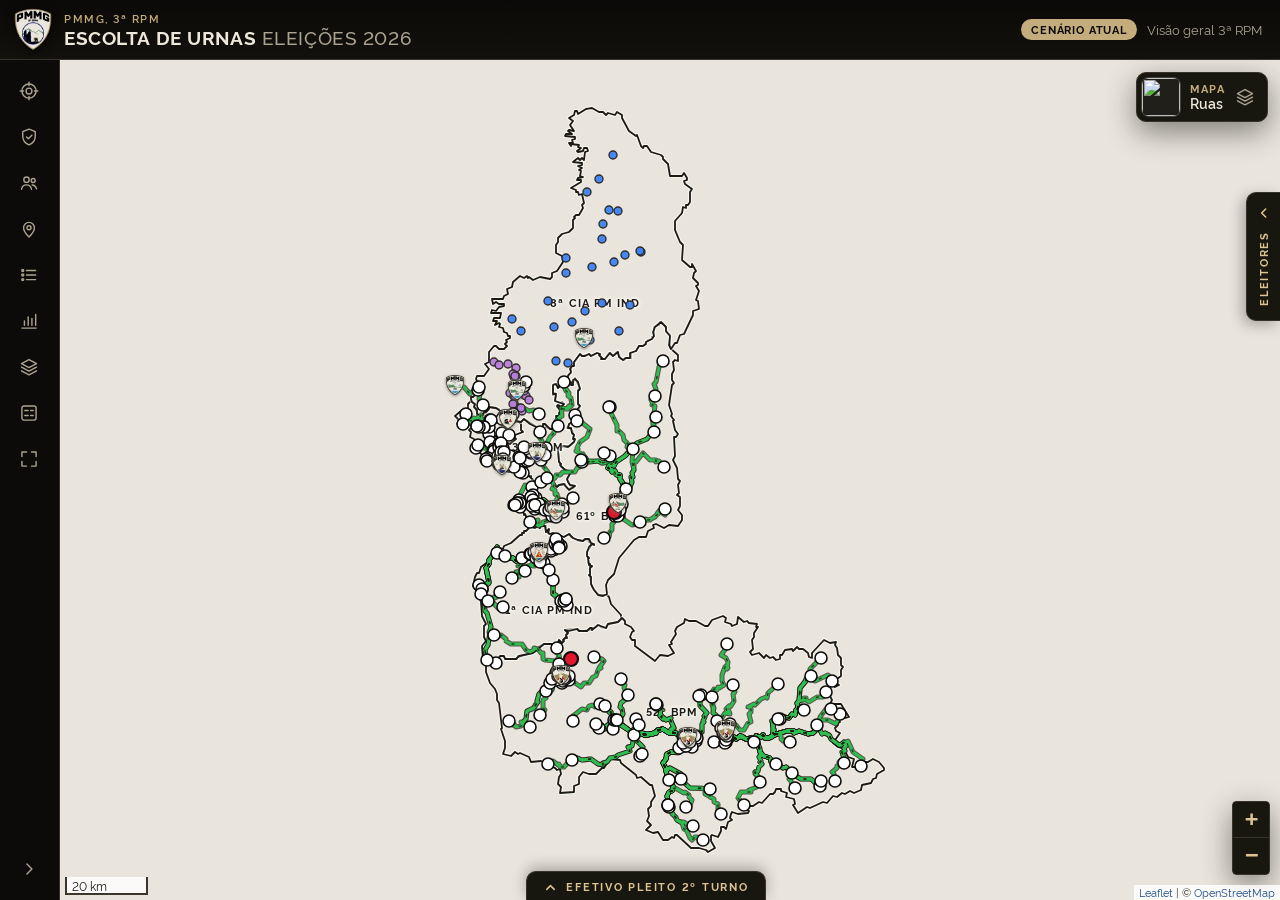
==== commit d808122a: "Add files via upload" ====
--- a/index.html
+++ b/index.html
@@ -10,6 +10,6 @@
 !function(t,e){"object"==typeof exports&&"undefined"!=typeof module?e(exports):"function"==typeof define&&define.amd?define(["exports"],e):e((t="undefined"!=typeof globalThis?globalThis:t||self).leaflet={})}(this,function(t){"use strict";function l(t){for(var e,i,n=1,o=arguments.length;n<o;n++)for(e in i=arguments[n])t[e]=i[e];return t}var R=Object.create||function(t){return N.prototype=t,new N};function N(){}function a(t,e){var i,n=Array.prototype.slice;return t.bind?t.bind.apply(t,n.call(arguments,1)):(i=n.call(arguments,2),function(){return t.apply(e,i.length?i.concat(n.call(arguments)):arguments)})}var D=0;function h(t){return"_leaflet_id"in t||(t._leaflet_id=++D),t._leaflet_id}function j(t,e,i){var n,o,s=function(){n=!1,o&&(r.apply(i,o),o=!1)},r=function(){n?o=arguments:(t.apply(i,arguments),setTimeout(s,e),n=!0)};return r}function H(t,e,i){var n=e[1],e=e[0],o=n-e;return t===n&&i?t:((t-e)%o+o)%o+e}function u(){return!1}function i(t,e){return!1===e?t:(e=Math.pow(10,void 0===e?6:e),Math.round(t*e)/e)}function W(t){return t.trim?t.trim():t.replace(/^\s+|\s+$/g,"")}function F(t){return W(t).split(/\s+/)}function c(t,e){for(var i in Object.prototype.hasOwnProperty.call(t,"options")||(t.options=t.options?R(t.options):{}),e)t.options[i]=e[i];return t.options}function U(t,e,i){var n,o=[];for(n in t)o.push(encodeURIComponent(i?n.toUpperCase():n)+"="+encodeURIComponent(t[n]));return(e&&-1!==e.indexOf("?")?"&":"?")+o.join("&")}var V=/\{ *([\w_ -]+) *\}/g;function q(t,i){return t.replace(V,function(t,e){e=i[e];if(void 0===e)throw new Error("No value provided for variable "+t);return e="function"==typeof e?e(i):e})}var d=Array.isArray||function(t){return"[object Array]"===Object.prototype.toString.call(t)};function G(t,e){for(var i=0;i<t.length;i++)if(t[i]===e)return i;return-1}var K="[data-uri]";function Y(t){return window["webkit"+t]||window["moz"+t]||window["ms"+t]}var X=0;function J(t){var e=+new Date,i=Math.max(0,16-(e-X));return X=e+i,window.setTimeout(t,i)}var $=window.requestAnimationFrame||Y("RequestAnimationFrame")||J,Q=window.cancelAnimationFrame||Y("CancelAnimationFrame")||Y("CancelRequestAnimationFrame")||function(t){window.clearTimeout(t)};function x(t,e,i){if(!i||$!==J)return $.call(window,a(t,e));t.call(e)}function r(t){t&&Q.call(window,t)}var tt={__proto__:null,extend:l,create:R,bind:a,get lastId(){return D},stamp:h,throttle:j,wrapNum:H,falseFn:u,formatNum:i,trim:W,splitWords:F,setOptions:c,getParamString:U,template:q,isArray:d,indexOf:G,emptyImageUrl:K,requestFn:$,cancelFn:Q,requestAnimFrame:x,cancelAnimFrame:r};function et(){}et.extend=function(t){function e(){c(this),this.initialize&&this.initialize.apply(this,arguments),this.callInitHooks()}var i,n=e.__super__=this.prototype,o=R(n);for(i in(o.constructor=e).prototype=o,this)Object.prototype.hasOwnProperty.call(this,i)&&"prototype"!==i&&"__super__"!==i&&(e[i]=this[i]);if(t.statics&&l(e,t.statics),t.includes){var s=t.includes;if("undefined"!=typeof L&&L&&L.Mixin){s=d(s)?s:[s];for(var r=0;r<s.length;r++)s[r]===L.Mixin.Events&&console.warn("Deprecated include of L.Mixin.Events: this property will be removed in future releases, please inherit from L.Evented instead.",(new Error).stack)}l.apply(null,[o].concat(t.includes))}return l(o,t),delete o.statics,delete o.includes,o.options&&(o.options=n.options?R(n.options):{},l(o.options,t.options)),o._initHooks=[],o.callInitHooks=function(){if(!this._initHooksCalled){n.callInitHooks&&n.callInitHooks.call(this),this._initHooksCalled=!0;for(var t=0,e=o._initHooks.length;t<e;t++)o._initHooks[t].call(this)}},e},et.include=function(t){var e=this.prototype.options;return l(this.prototype,t),t.options&&(this.prototype.options=e,this.mergeOptions(t.options)),this},et.mergeOptions=function(t){return l(this.prototype.options,t),this},et.addInitHook=function(t){var e=Array.prototype.slice.call(arguments,1),i="function"==typeof t?t:function(){this[t].apply(this,e)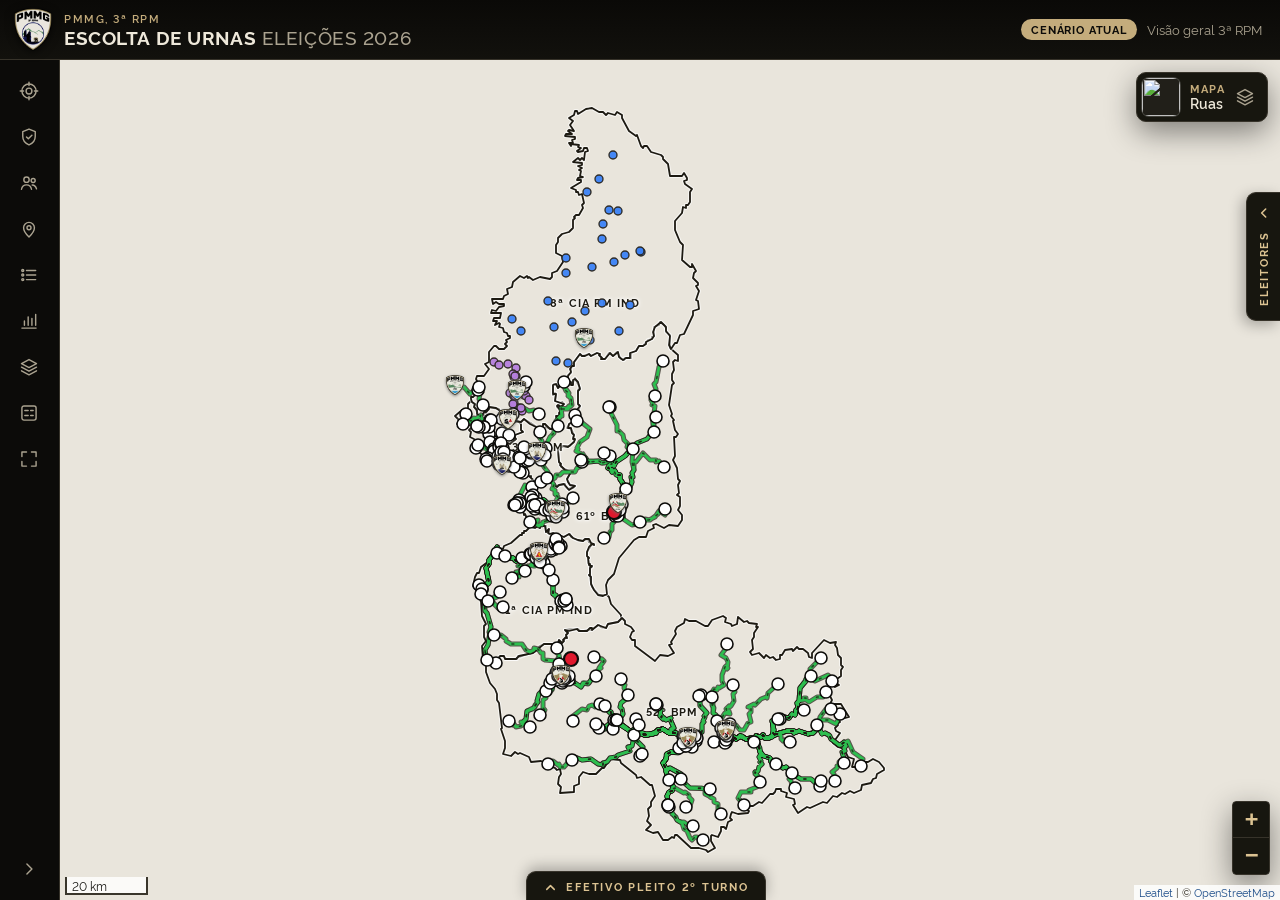
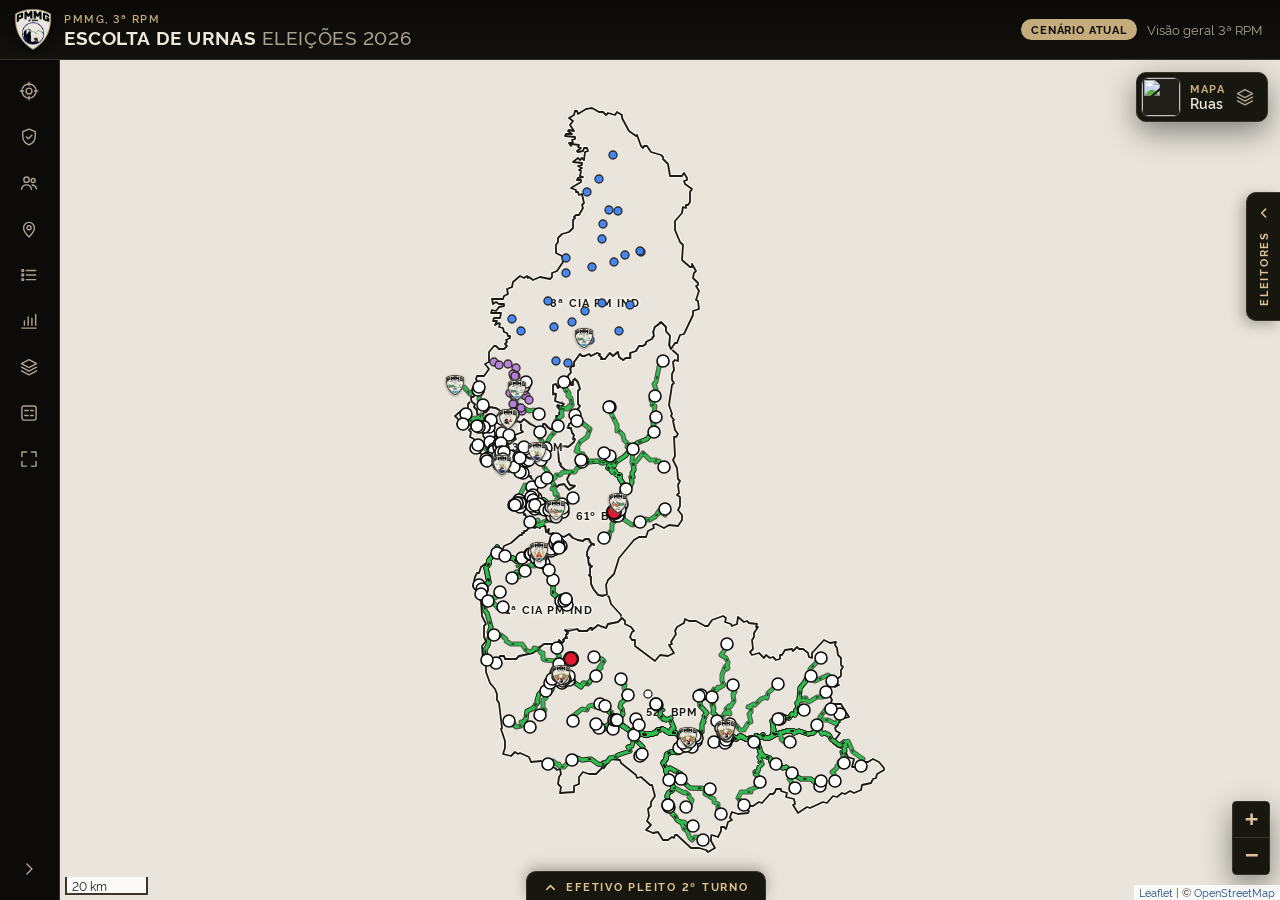
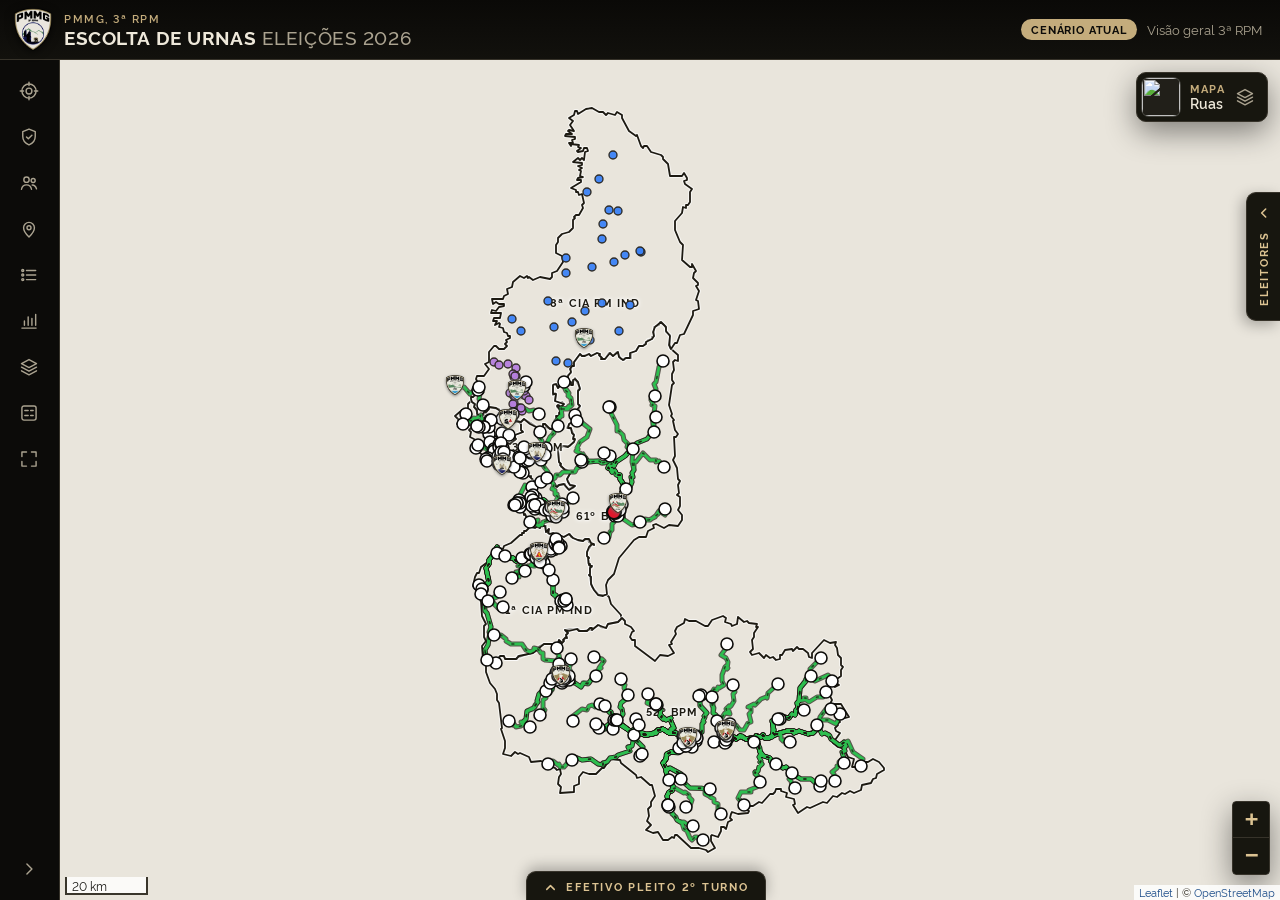
